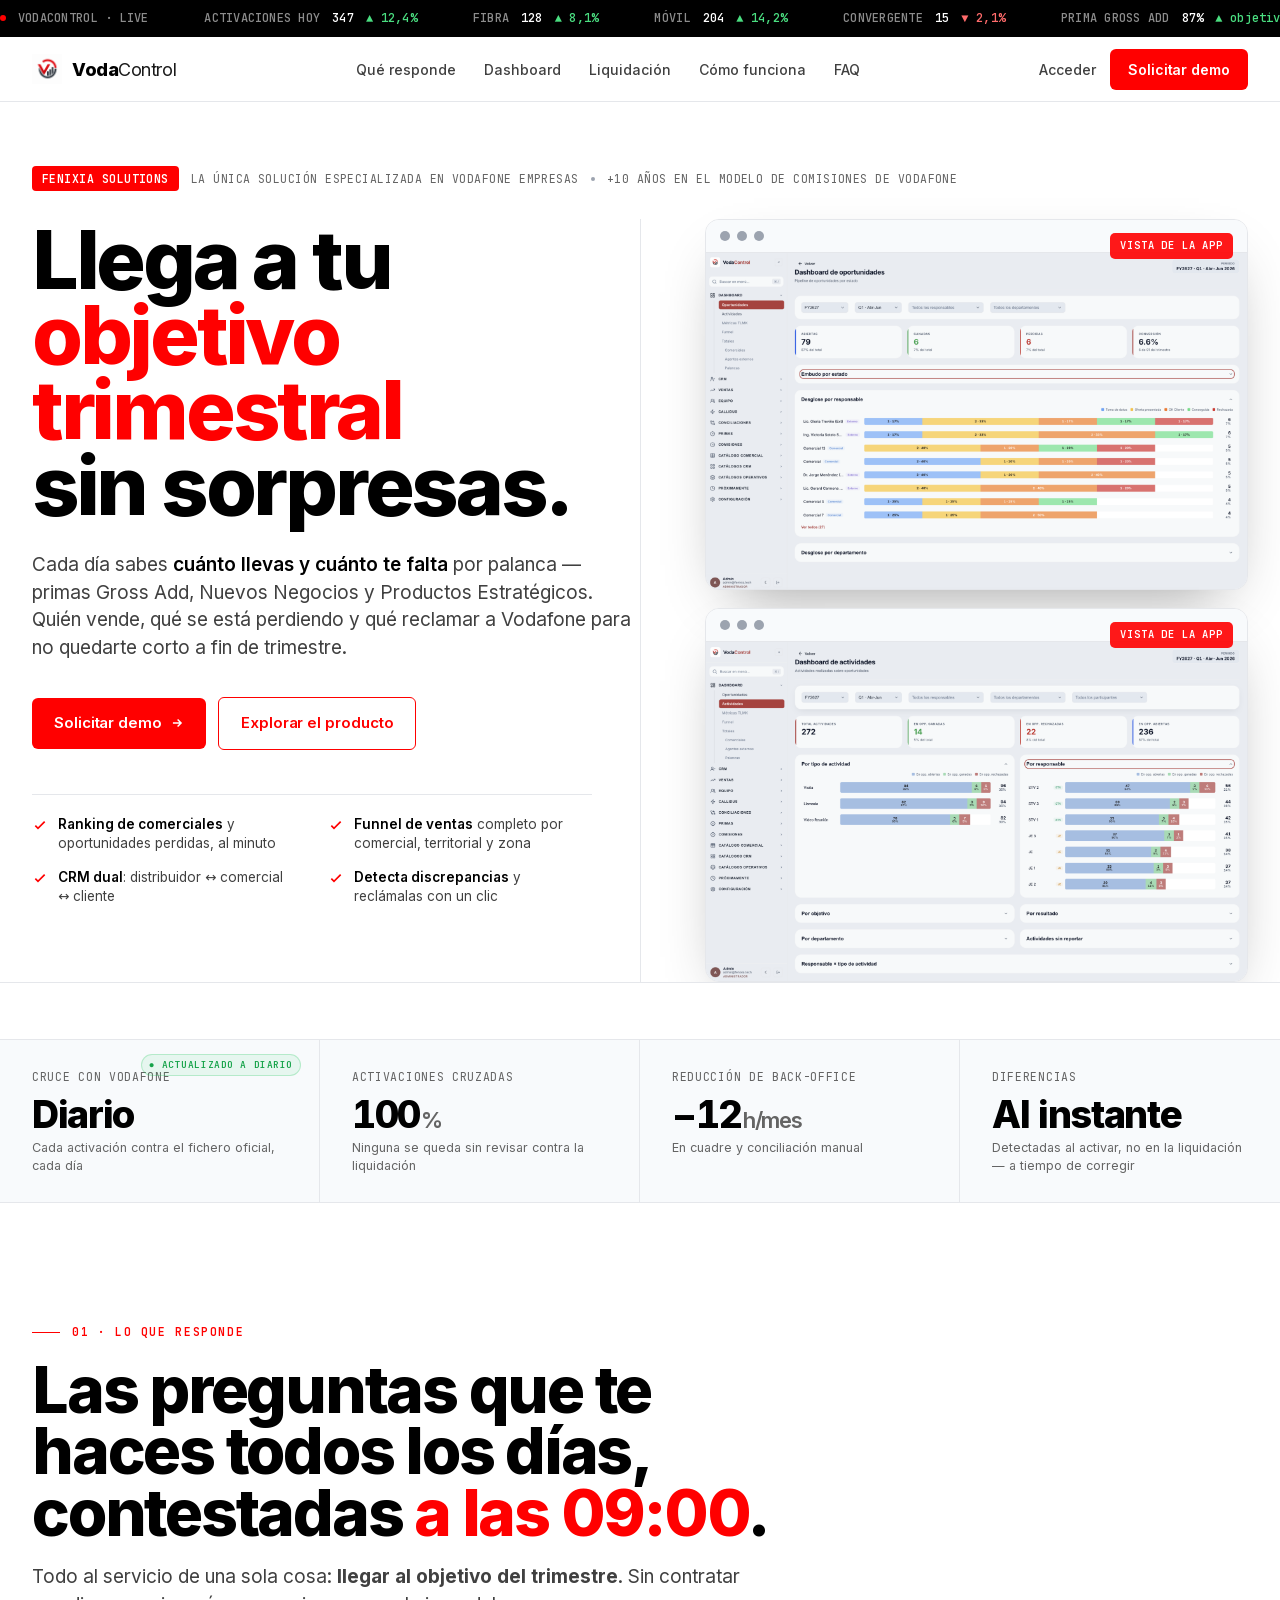
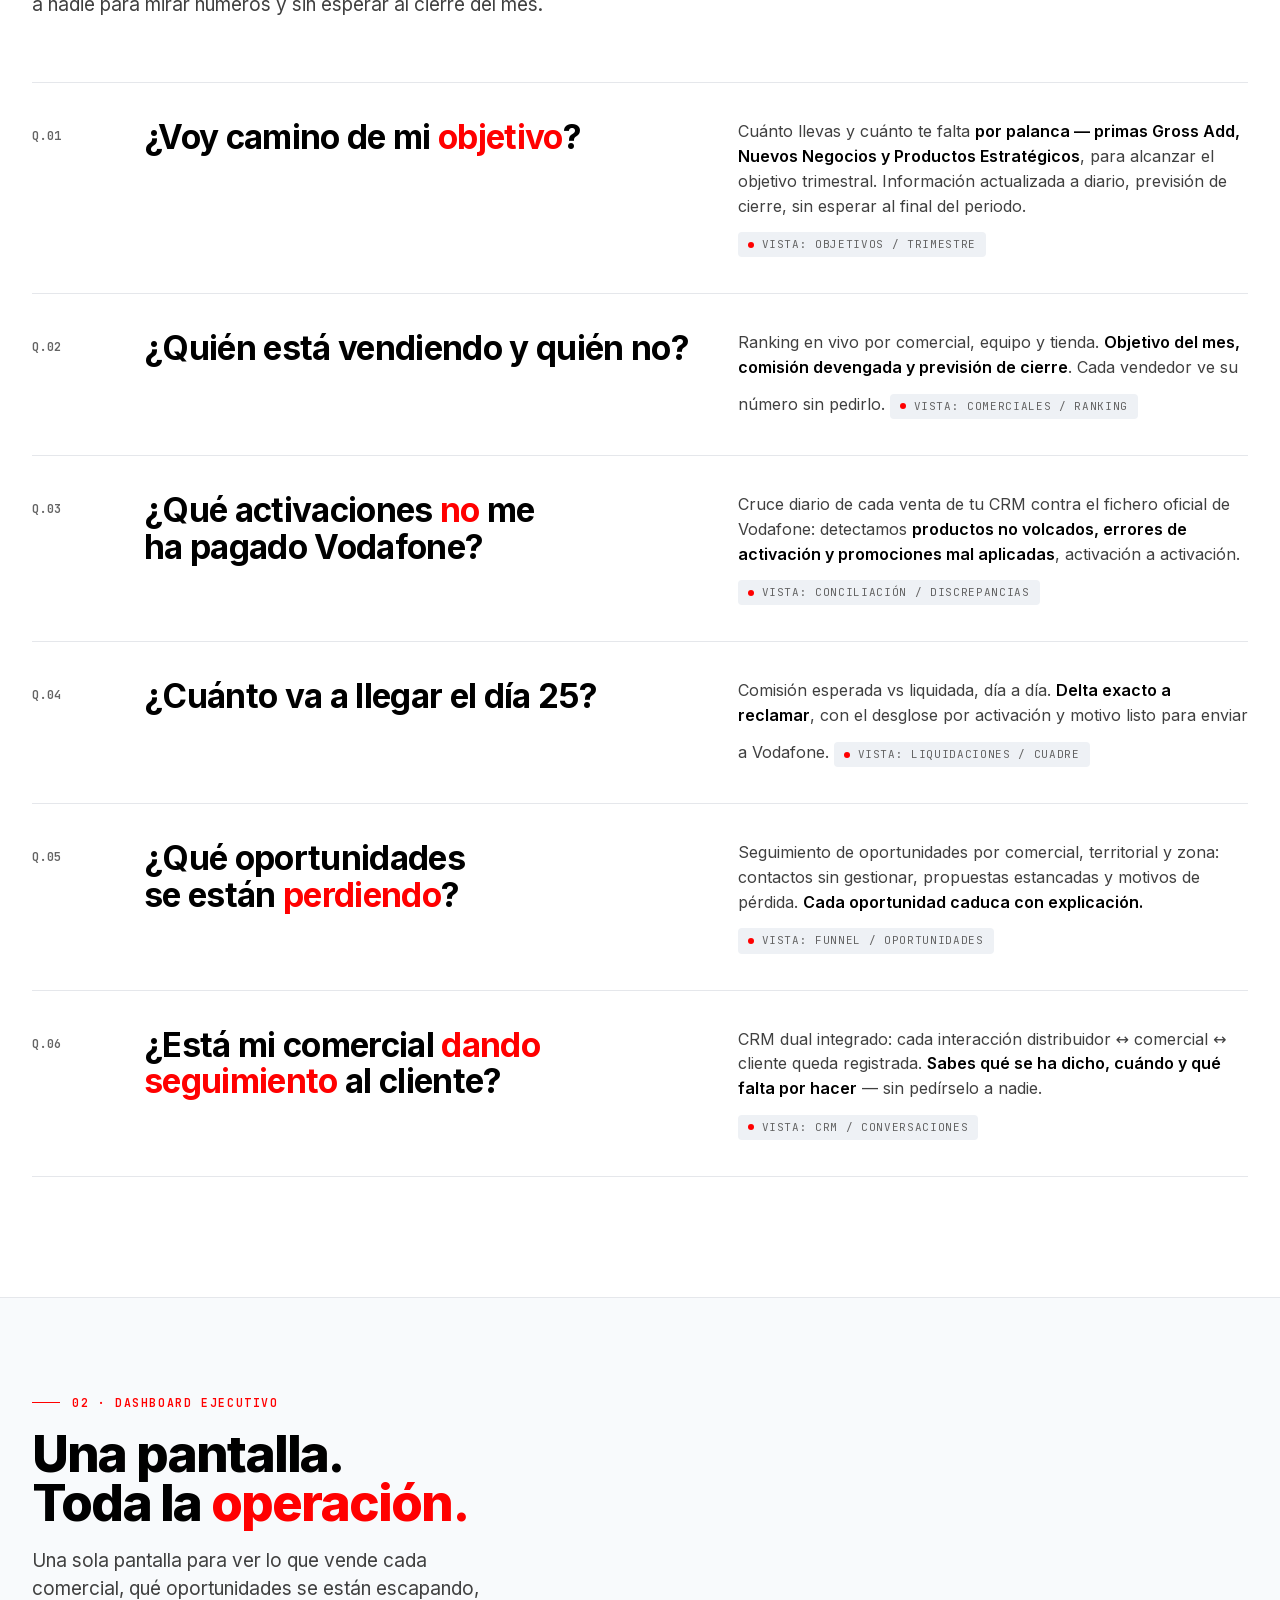
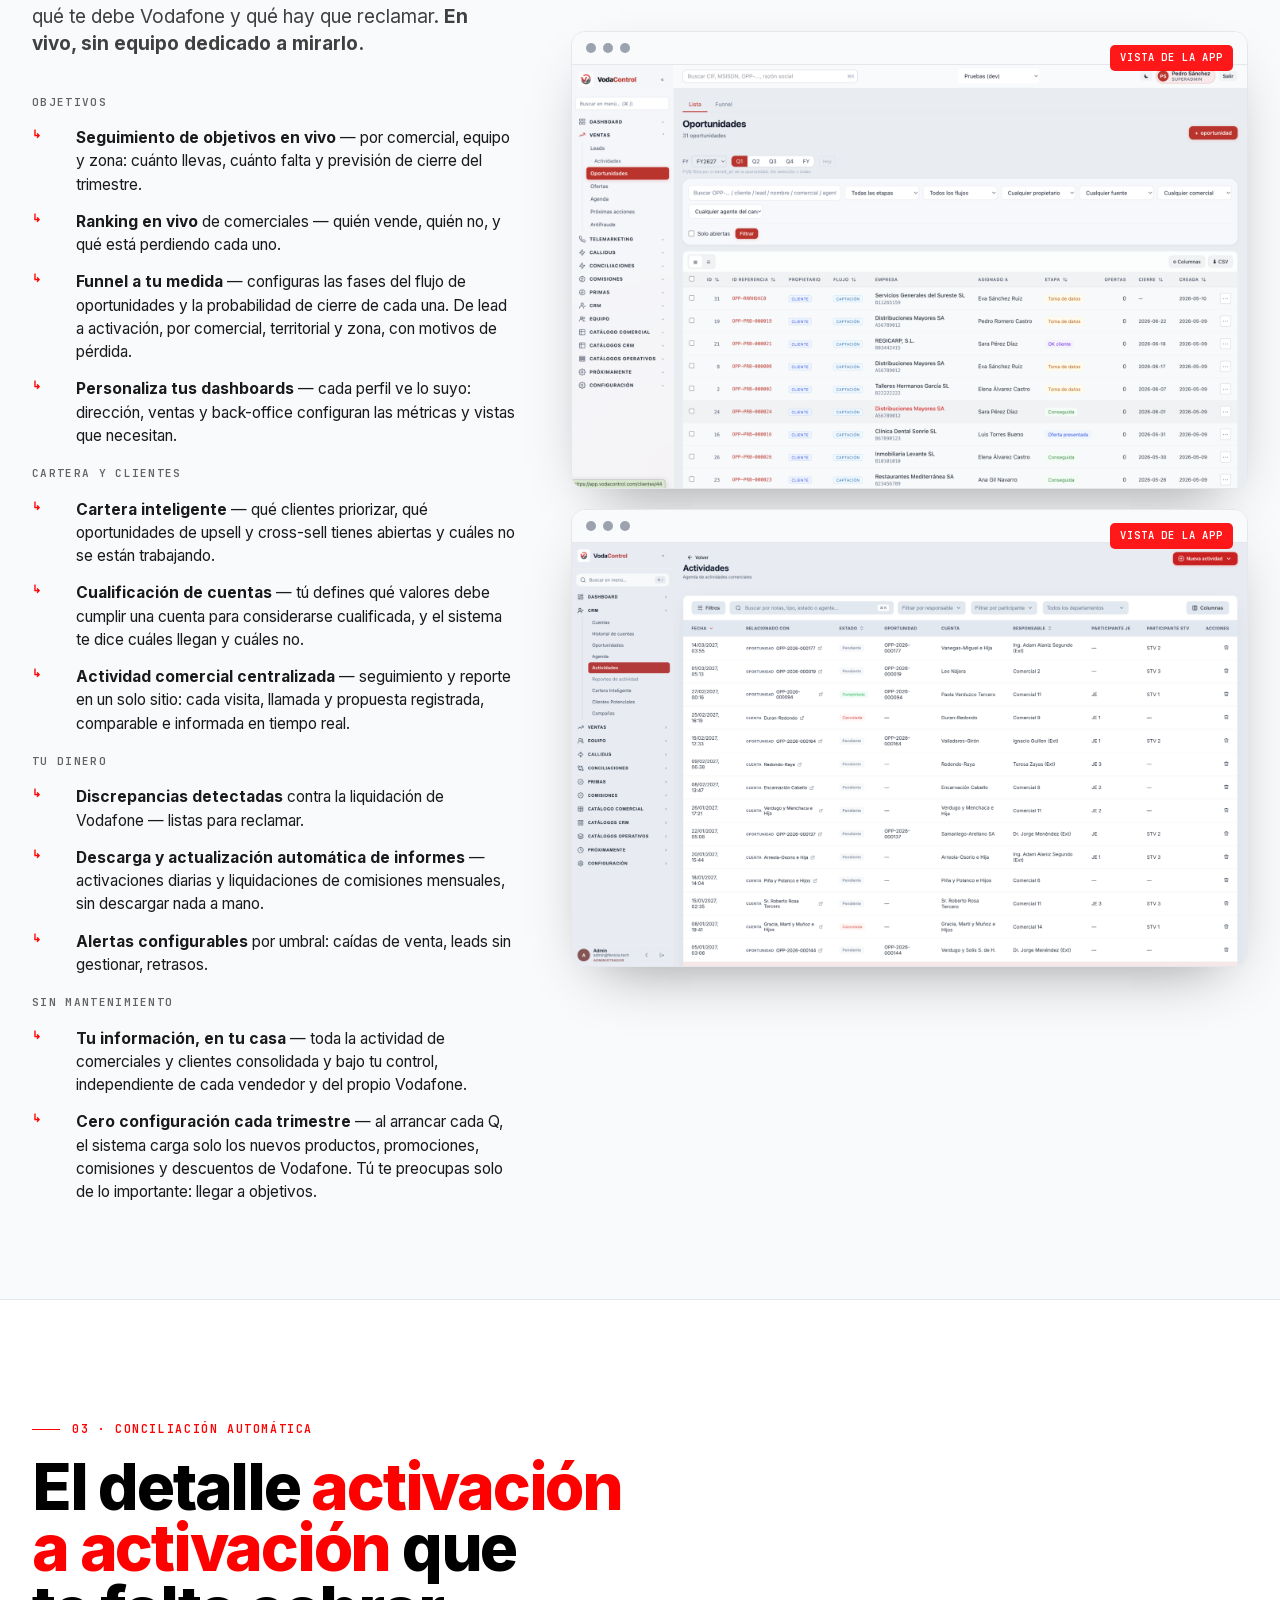
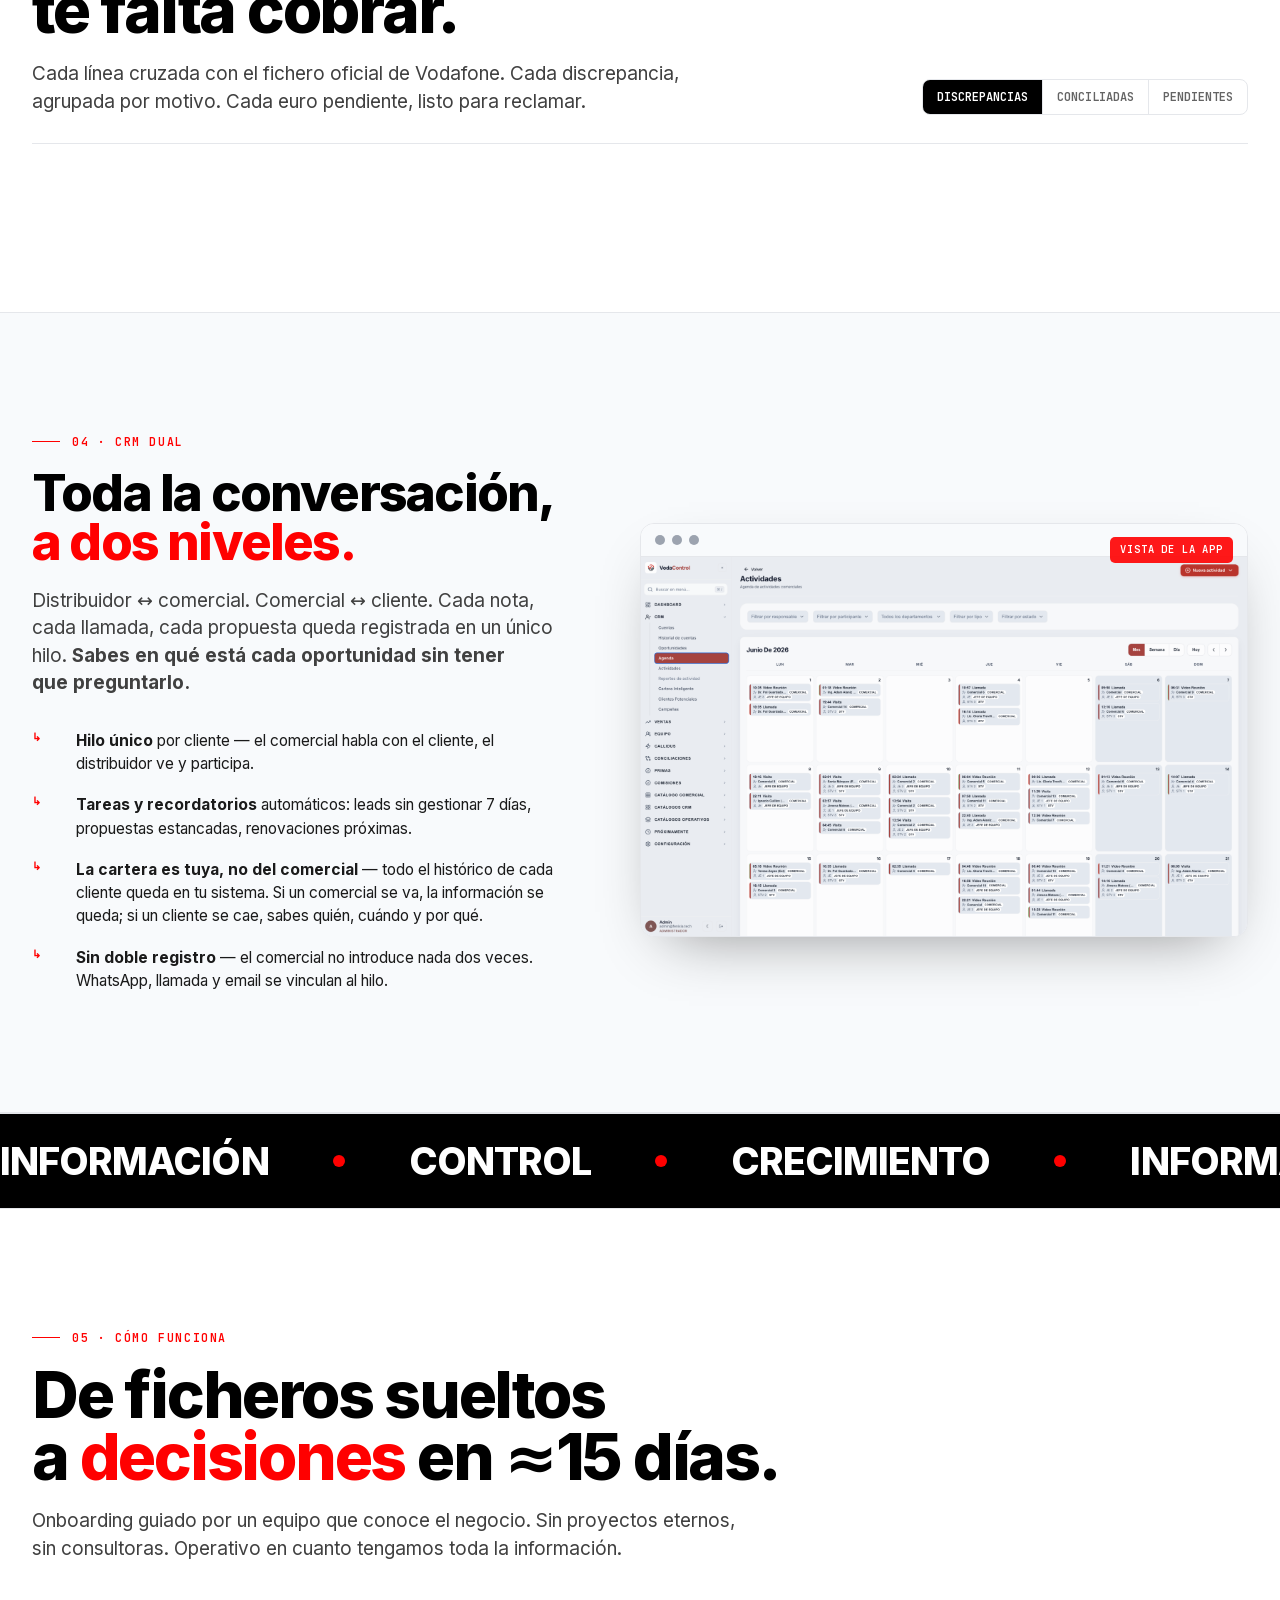
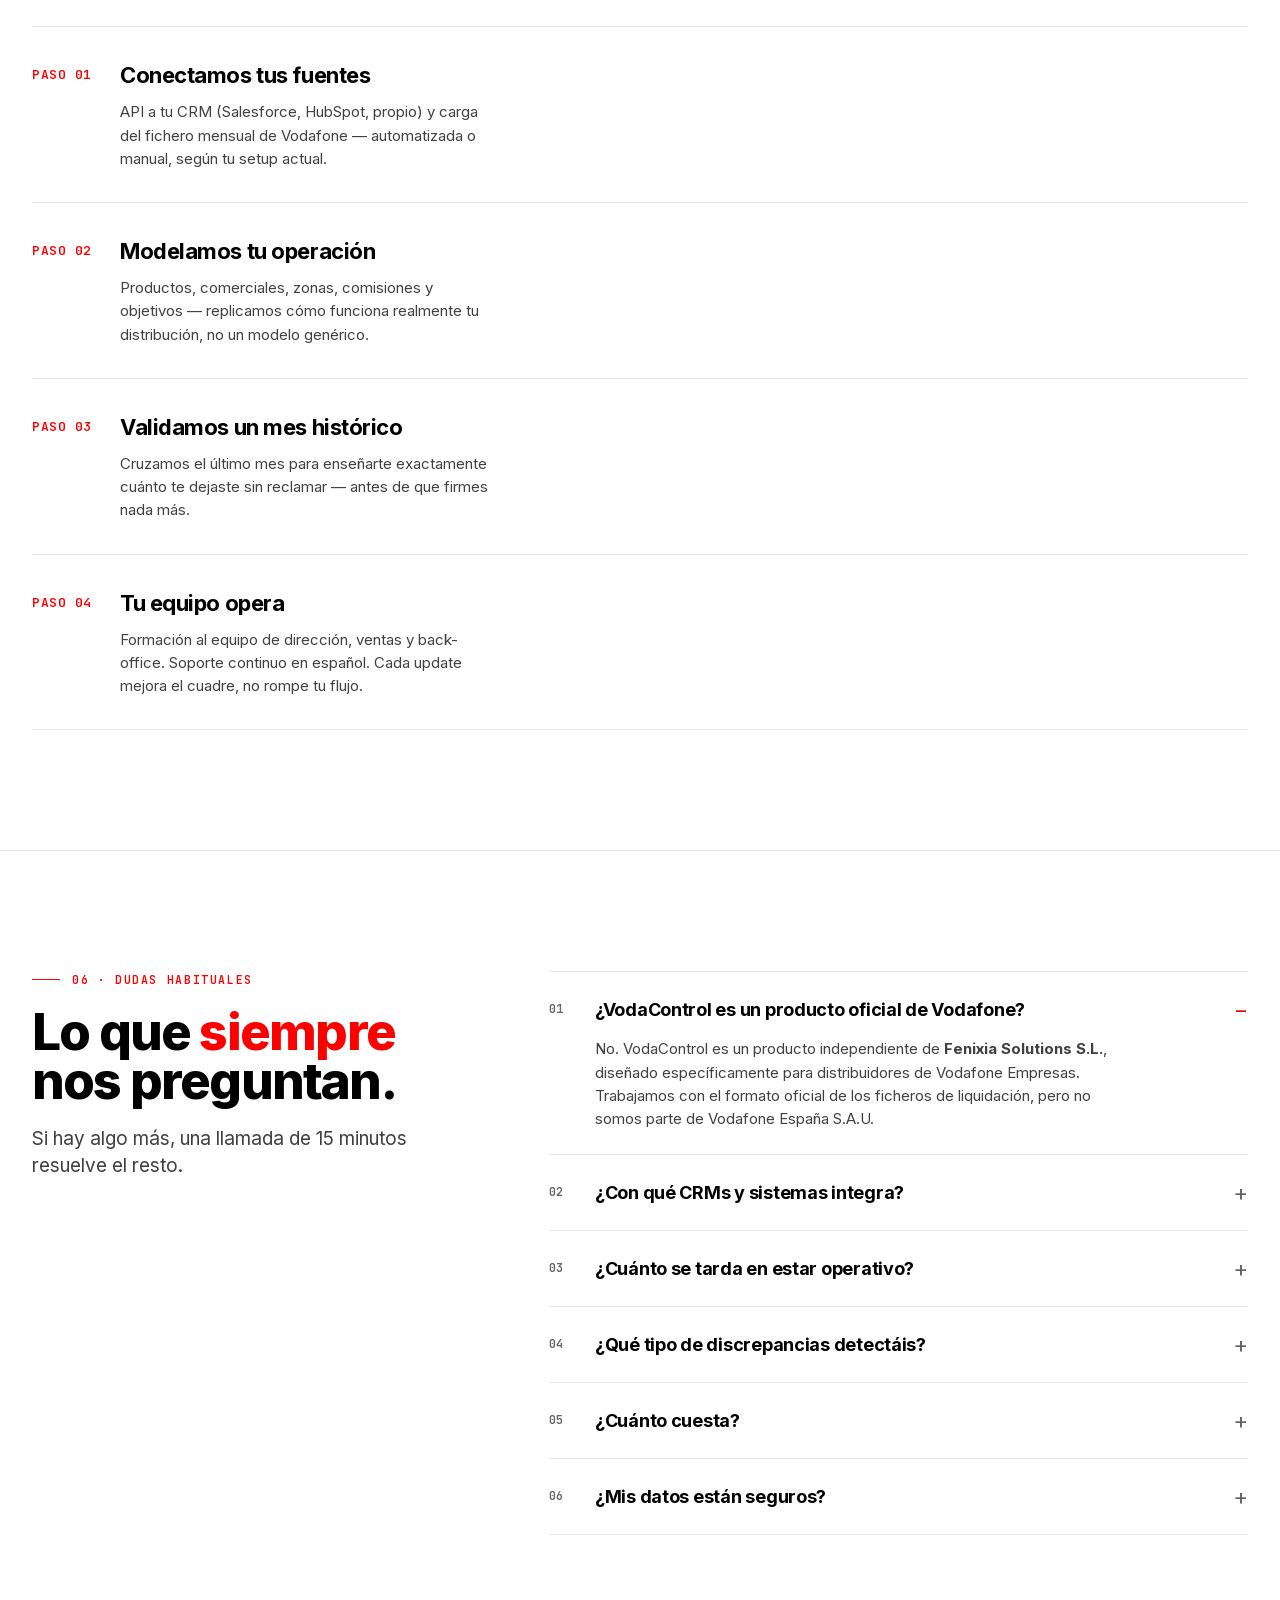
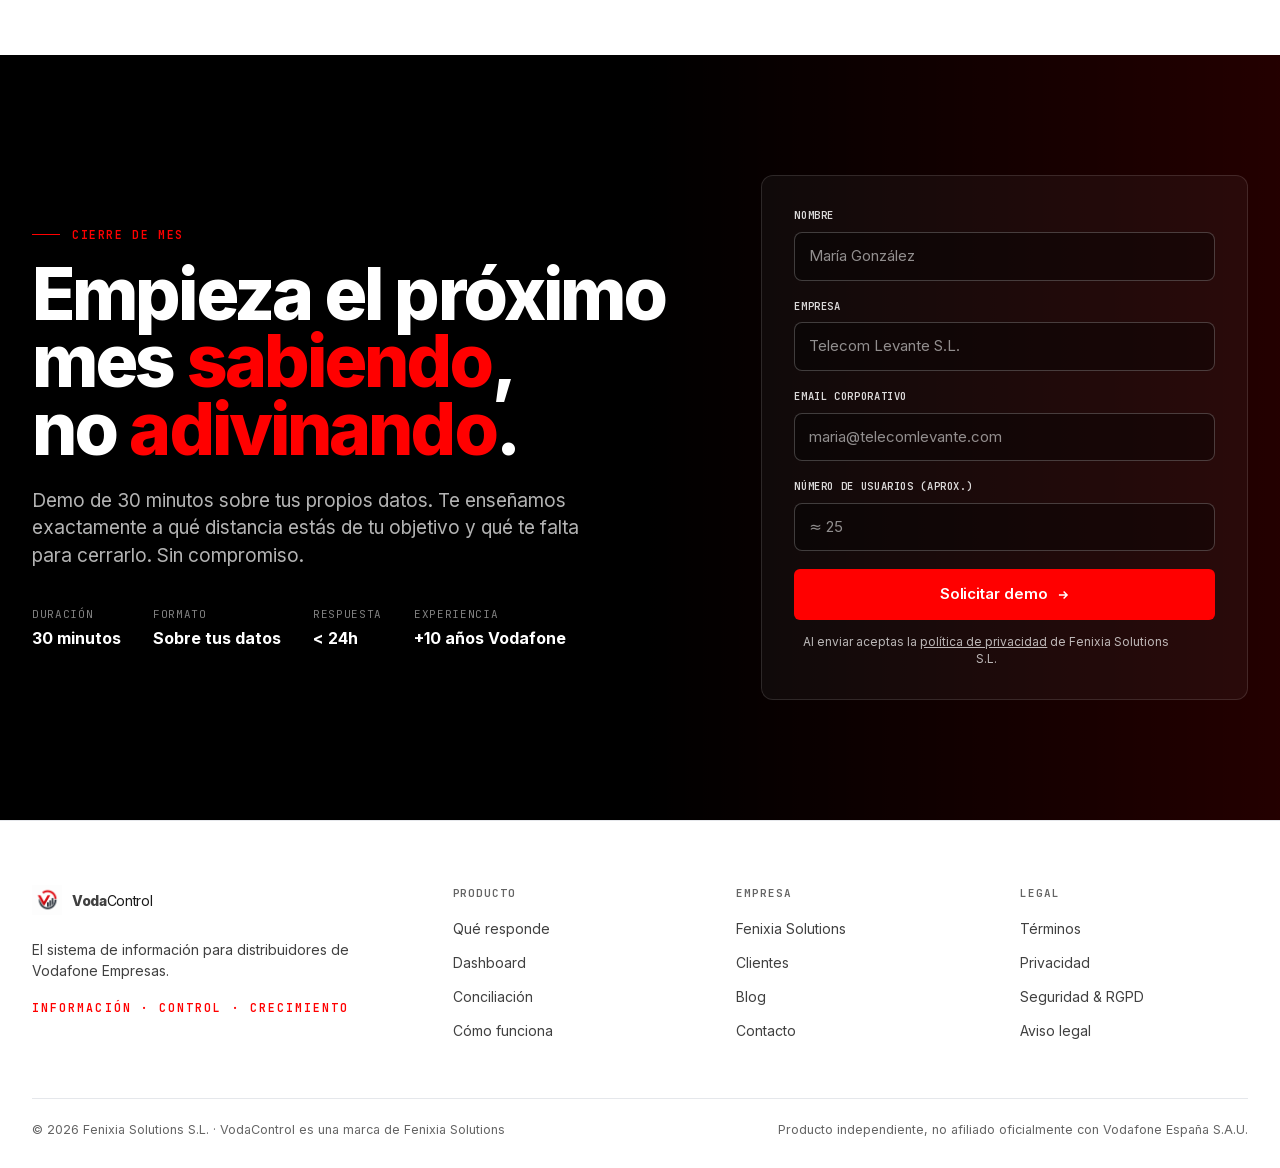
==== index.html @ 76c87d41 "feat(analitica): contador de visitas Umami sin cookies + eventos de contacto Co-Authored-By: Claude " ====
<!DOCTYPE html>
<html lang="es">
<head>
  <meta charset="utf-8">
  <meta name="viewport" content="width=device-width, initial-scale=1">
  <title>VodaControl — La única solución para distribuidores de Vodafone Empresas.</title>
  <meta name="description" content="VodaControl: la única solución especializada en distribuidores de Vodafone Empresas. Ventas, comerciales y liquidaciones en un solo panel. Ranking en vivo, funnel completo, CRM dual y detección automática de discrepancias.">
  <meta name="theme-color" content="#FF0000">
  <link rel="canonical" href="https://vodacontrol.com/">
  <meta name="robots" content="index, follow">

  <link rel="icon" type="image/png" sizes="32x32" href="brand/icon_32.png">
  <link rel="icon" type="image/png" sizes="16x16" href="brand/icon_16.png">
  <link rel="apple-touch-icon" sizes="180x180" href="brand/icon_180.png">
  <link rel="icon" type="image/png" sizes="192x192" href="brand/icon_192.png">
  <link rel="icon" type="image/png" sizes="512x512" href="brand/icon_512.png">

  <meta property="og:type" content="website">
  <meta property="og:url" content="https://vodacontrol.com/">
  <meta property="og:site_name" content="VodaControl">
  <meta property="og:title" content="VodaControl — La única solución para distribuidores de Vodafone Empresas">
  <meta property="og:description" content="Llega a tu objetivo trimestral sin sorpresas. Ventas, comerciales y liquidaciones de Vodafone en un solo panel: ranking en vivo, funnel completo, CRM dual y conciliación automática.">
  <meta property="og:image" content="https://vodacontrol.com/brand/icon_512.png">
  <meta property="og:locale" content="es_ES">

  <meta name="twitter:card" content="summary_large_image">
  <meta name="twitter:title" content="VodaControl — La única solución para distribuidores de Vodafone Empresas">
  <meta name="twitter:description" content="Llega a tu objetivo trimestral sin sorpresas. Ventas, comerciales y liquidaciones de Vodafone en un solo panel.">
  <meta name="twitter:image" content="https://vodacontrol.com/brand/icon_512.png">

  <script type="application/ld+json">
  {
    "@context": "https://schema.org",
    "@type": "SoftwareApplication",
    "name": "VodaControl",
    "applicationCategory": "BusinessApplication",
    "operatingSystem": "Web",
    "url": "https://vodacontrol.com/",
    "description": "Software especializado para distribuidores de Vodafone Empresas: ventas, comerciales y liquidaciones en un solo panel, con ranking en vivo, funnel completo, CRM dual y conciliación automática de discrepancias.",
    "inLanguage": "es",
    "offers": {
      "@type": "Offer",
      "category": "SaaS"
    },
    "publisher": {
      "@type": "Organization",
      "name": "FENIXIA SOLUTIONS",
      "url": "https://vodacontrol.com/"
    }
  }
  </script>

  <style>
    * { margin: 0; padding: 0; box-sizing: border-box; }
    body { background: #FFFFFF; display: flex; align-items: center; justify-content: center; min-height: 100vh; font-family: -apple-system, BlinkMacSystemFont, sans-serif; }
    #__bundler_loading { position: fixed; bottom: 20px; right: 20px; font: 13px/1.4 -apple-system, BlinkMacSystemFont, sans-serif; color: #666; background: #fff; padding: 8px 14px; border-radius: 8px; box-shadow: 0 1px 4px rgba(0,0,0,0.12); z-index: 10000; }
    #__bundler_thumbnail { position: fixed; inset: 0; width: 100%; height: 100%; display: flex; align-items: center; justify-content: center; background: #FFFFFF; z-index: 9999; }
    #__bundler_thumbnail svg { width: 100%; height: 100%; object-fit: contain; }
    #__bundler_placeholder { color: #999; font-size: 14px; }
  </style>
  <noscript>
    <style>#__bundler_loading { display: none; }</style>
    <div style="position:fixed;bottom:12px;left:12px;font:13px/1.4 -apple-system,BlinkMacSystemFont,sans-serif;color:#999;background:rgba(255,255,255,0.9);padding:6px 12px;border-radius:6px;box-shadow:0 1px 4px rgba(0,0,0,0.08);z-index:10000;">
      This page requires JavaScript to display.
    </div>
  </noscript>
  <!-- Conecta el formulario .cta-form al CRM Fenixia. Se ejecuta en el shell del
       bundler; registra un listener de submit en captura sobre `document`, que
       sobrevive al swap del documentElement que hace el unpacker (línea ~182). -->
  <script src="holded-form.js"></script>
<!-- Analítica sin cookies (Umami · stats.fenixia.tech) -->
<script defer src="https://stats.fenixia.tech/s.js" data-website-id="ca98b152-bd21-46c8-9674-a1511d43dba0" data-domains="vodacontrol.com,www.vodacontrol.com"></script>
<script>(function(){function t(n,d){if(window.umami){window.umami.track(n,d)}}document.addEventListener('click',function(e){var a=e.target.closest&&e.target.closest('a[href]');if(!a){return}var h=a.getAttribute('href')||'',p={pagina:location.pathname};if(/^tel:/i.test(h)){t('telefono',p)}else if(/^mailto:/i.test(h)){t('email',p)}else if(/wa\.me|whatsapp\.com/i.test(h)){t('whatsapp',p)}else if(/^#contact/i.test(h)){p.texto=(a.textContent||'').trim().slice(0,40);t('cta_contacto',p)}else if(/^https?:/i.test(h)&&a.hostname!==location.hostname){p.destino=a.hostname;t('enlace_externo',p)}},true);document.addEventListener('submit',function(e){t('formulario',{pagina:location.pathname,form:e.target.id||e.target.getAttribute('name')||''})},true)})();</script>
</head>
<body>
  <div id="__bundler_thumbnail">
  <svg viewBox="0 0 100 100" xmlns="http://www.w3.org/2000/svg">
    <rect width="100" height="100" fill="#FFFFFF"></rect>
    <image href="brand/icon_256.png" x="20" y="20" width="60" height="60"></image>
  </svg>
</div>
  <div id="__bundler_loading">Unpacking...</div>

  <script>
    
document.addEventListener('DOMContentLoaded', async function() {
  const loading = document.getElementById('__bundler_loading');
  function setStatus(msg) { if (loading) loading.textContent = msg; }

  // Error sink persists across replaceWith since it's on window, not the DOM.
  window.addEventListener('error', function(e) {
    var p = document.body || document.documentElement;
    var d = document.getElementById('__bundler_err') || p.appendChild(document.createElement('div'));
    d.id = '__bundler_err';
    d.style.cssText = 'position:fixed;bottom:12px;left:12px;right:12px;font:12px/1.4 ui-monospace,monospace;background:#2a1215;color:#ff8a80;padding:10px 14px;border-radius:8px;border:1px solid #5c2b2e;z-index:99999;white-space:pre-wrap;max-height:40vh;overflow:auto';
    d.textContent = (d.textContent ? d.textContent + String.fromCharCode(10) : '') +
      '[bundle] ' + (e.message || e.type) +
      (e.filename ? ' (' + e.filename.slice(0, 60) + ':' + e.lineno + ')' : '');
  }, true);

  try {
    const manifestEl = document.querySelector('script[type="__bundler/manifest"]');
    const templateEl = document.querySelector('script[type="__bundler/template"]');
    if (!manifestEl || !templateEl) {
      setStatus('Error: missing bundle data');
      console.error('[bundler] Missing script tags — manifestEl:', !!manifestEl, 'templateEl:', !!templateEl);
      return;
    }

    const manifest = JSON.parse(manifestEl.textContent);
    let template = JSON.parse(templateEl.textContent);

    const uuids = Object.keys(manifest);
    setStatus('Unpacking ' + uuids.length + ' assets...');

    const blobUrls = {};
    await Promise.all(uuids.map(async (uuid) => {
      const entry = manifest[uuid];
      try {
        const binaryStr = atob(entry.data);
        const bytes = new Uint8Array(binaryStr.length);
        for (let i = 0; i < binaryStr.length; i++) bytes[i] = binaryStr.charCodeAt(i);

        let finalBytes = bytes;
        if (entry.compressed) {
          if (typeof DecompressionStream !== 'undefined') {
            const ds = new DecompressionStream('gzip');
            const writer = ds.writable.getWriter();
            const reader = ds.readable.getReader();
            writer.write(bytes);
            writer.close();
            const chunks = [];
            let totalLen = 0;
            while (true) {
              const { done, value } = await reader.read();
              if (done) break;
              chunks.push(value);
              totalLen += value.length;
            }
            finalBytes = new Uint8Array(totalLen);
            let offset = 0;
            for (const chunk of chunks) { finalBytes.set(chunk, offset); offset += chunk.length; }
          } else {
            console.warn('DecompressionStream not available, asset ' + uuid + ' may not render');
          }
        }

        blobUrls[uuid] = URL.createObjectURL(new Blob([finalBytes], { type: entry.mime }));
      } catch (err) {
        console.error('Failed to decode asset ' + uuid + ':', err);
        blobUrls[uuid] = URL.createObjectURL(new Blob([], { type: entry.mime }));
      }
    }));

    const extResEl = document.querySelector('script[type="__bundler/ext_resources"]');
    const extResources = extResEl ? JSON.parse(extResEl.textContent) : [];
    const resourceMap = {};
    for (const entry of extResources) {
      if (blobUrls[entry.uuid]) resourceMap[entry.id] = blobUrls[entry.uuid];
    }

    setStatus('Rendering...');
    for (const uuid of uuids) template = template.split(uuid).join(blobUrls[uuid]);

    // Strip integrity + crossorigin — blob URLs from a file:// document inherit
    // a null origin, so crossorigin forces a CORS fetch that SRI then rejects.
    // The manifest bytes are ours; SRI protects against CDN compromise, not this.
    template = template.replace(/\s+integrity="[^"]*"/gi, '').replace(/\s+crossorigin="[^"]*"/gi, '');

    const resourceScript = '<script>window.__resources = ' +
      JSON.stringify(resourceMap).split('</' + 'script>').join('<\\/' + 'script>') +
      ';</' + 'script>';
    // Inject after <head> so the DOCTYPE stays first; prepending the script
    // would push the parser into quirks mode. DOMParser always emits a <head>
    // (synthesizing one if the source HTML omitted it) but may carry
    // attributes through, so match the full opening tag. slice() rather than
    // replace() keeps us clear of $-pattern substitution in resourceScript.
    const headOpen = template.match(/<head[^>]*>/i);
    if (headOpen) {
      const i = headOpen.index + headOpen[0].length;
      template = template.slice(0, i) + resourceScript + template.slice(i);
    }

    // Parse the template and swap the root element. Scripts inserted via
    // DOMParser/replaceWith are inert per spec — re-create each with
    // createElement so they execute, awaiting onload for src scripts to
    // preserve ordering (React before ReactDOM before Babel before text/babel).
    const doc = new DOMParser().parseFromString(template, 'text/html');
    document.documentElement.replaceWith(doc.documentElement);
    const dead = Array.from(document.scripts);
    for (const old of dead) {
      const s = document.createElement('script');
      for (const a of old.attributes) s.setAttribute(a.name, a.value);
      s.textContent = old.textContent;
      // text/babel scripts with a src: fetch and inline. transformScriptTags
      // does XHR against the src, but blob:null/ from a file:// origin is
      // silently dropped. Inlining makes it a plain inline babel script,
      // which transformScriptTags handles unconditionally.
      if ((s.type === 'text/babel' || s.type === 'text/jsx') && s.src) {
        const r = await fetch(s.src);
        s.textContent = await r.text();
        s.removeAttribute('src');
      }
      const p = s.src ? new Promise(function(r) { s.onload = s.onerror = r; }) : null;
      old.replaceWith(s);
      if (p) await p;
    }
    // Babel standalone auto-transforms type=text/babel on DOMContentLoaded,
    // which fired before we swapped the document. Trigger manually if present.
    if (window.Babel && typeof window.Babel.transformScriptTags === 'function') {
      window.Babel.transformScriptTags();
    }
  } catch (err) {
    setStatus('Error unpacking: ' + err.message);
    console.error('Bundle unpack error:', err);
  }
});

  </script>

  <script type="__bundler/manifest">
{"c9603c3e-0466-43bb-85ed-6e1baac6c38c":{"mime":"image/png","compressed":false,"data":"iVBORw0KGgoAAAANSUhEUgAAAgAAAAIACAYAAAD0eNT6AAAQAElEQVR4Aey9B4BexXU2/Jy5975le9eqNySBKKKIXowNxrjjHtxix07iOHHiOMnntC/5HX9fEidfEjuO44oxxRViMGAbTK9CHUmo911t7+1tt8z/[base64]/[base64]/utAnC8SNl0FgGLgEXAImARmEIIWAVgCnWmbYpFwCJgEbAITHcEjr/[base64]/[base64]/7gw2oUXAIjAmCFgFYExgtEwsAhYBi4BFwCJwshA4OXytAnBycLVcLQIWAYuARcAiMKERsArAhO4eWzmLwMlDQGud0rq7XPf31+iB1jo92F6vM52zdaZ73usT0/X2VpJH0WEiL+2evNpazhaB6YvAyWq5VQBOFrKWr0VgHBGgUFZaNxfFgryrZbnuaDpfN+9/iz645+N699b/q7dtvAXPrfsJnt1xNzZtug8bdv8S67c/jNVbHsezzz2FVRtX62c2rI+eXh8T/av10+ufpfsMnjHxm5/Cuo2r8cgzW/Do2g14fP2zWPXcg3r1pnv0uudv0Zt2fFNv2fE3eve+9+uDBy/XbW2LdTsVjK6uMtbNGw00zM+26dRoeNi8FgGLAGAVADsKLAKTGAHdf6hadx26VDft/5Det/P39K5tf6G3bPpHrFv3Haw6cDue3fRLrN3yuF61Yb3/2LP3Dz7w6C2td//6r/f/9Bcf33v7He/e8+1brz7wzVsu3v/Nm1fu/cbNy3d/4+bFO75+09ztX7+pftvXb6p5/qvfiWnLV79T//zXvjtz69e+O/v5r31nLmnB1v/87pKd3/jeoj3f+t6y/d+7ecWh7992ddvtP31n5x0//3jX/9z1me57fvl/8g8/dof/+NNPBU8+vUevW78DGzc+hSefvFs//dRt+tlnv6HXbfyG3rjlH/U2KiYHmy7XLT0LqCiUHEeXGCXArl/HAZRNMtkROHn1txPo5GFrOVsExhQB3diY1l1Nc3Vzw0q9b9879eatf4ctzT/Dqh0P4/6nf+Lf8cC3s7fc9S993/nJX7X95w8+1fCVb71nz5e/ftbe//v1mgNf+Raav34rem76OQo/+w3UvU8i8eAalK/bgbLn9qB80x5UbN6Lyi37UL31QEy1Ww9i5u4WzNzTglmH3eH35uH33Y2ofn4HKjZtRsm6DUg+8yzUo08g/PWDKNzza2T/51503HQbWv/7JjT/x7dw6J//s7zpn792dts/ffVtHV/5+kfb/t83P9v57R9/tuuH9/5V5p6HbgkfffYpbNq8Bfsaf6m3bf93vW/3B+P20pJxNJAiEpEypOjocOu3CFgETgwBqwCcGF42tUXgpCOgtVa6m2fzbW0r9MHmK/TuvR/RW7b+PZrbvo7Ne34erH5udddDj93T+Ytffanzu7e9qfO/v59uuOnHaPzJ3ei67xEUnlgLb8M2lG7bjxmN7ZjZ1I36Q12ob+5BfWsPZrb3YVbnIGb2DKG6P4PKQdJQDlWZHKqzedQYyhVQkydlc6iJwxlHtyqTRfVh1/hr8lnU5DKozQ6hdmgQtQP9qOvrw4zeXtT3sCzjdnahrq0dVU3NKNvfgOI9+5DeuRuprbsQPbsBQw8+ieY77sW+m3+EA9+7vaTjx3ddNXjvb/409/izP9Vrt67GMwd+rjdt+le9e/dH9KEDb9ItjRfpjo7zdW/rIqMUHatD2rUu6de65lhxNswiMJkQOJl1tQrAyUTX8rYIHAcCFPip+MN4emim7u04H4f2fxYNDd/Gnn0366eeeTK87+Hb87ff9f/1fOPWTzX/2/dWNn/tB2roB3chfw+F/YbNCPYfQLKzE+VDGZRnMygdGkKxIQrl4lwWaQrpVCGHJMnz8/DCAjxdgIuAZ4AFQEjK54FgEJO4IZQhJ2ScD23ijyKNPAwhygGFIVIG8LNAQApzEPJWKMAx6QoZRAzXIeN0HsJw0NXMq4IhJAa6UU6q7+/FrPYu1GzfC/eRZzH4w3vR+vXb0PAv357Z/J83v6Xn1jv+PHPP/bfnH3/mYf381idwcM/30db+TygKP6wHWs8ihuWkF35MqE5ksEykE/ayCFgEXhUBqwC8KjQ2wiJw8hHQHc0r0bz/j7Cn+R+xcdt/YcOWu/xHnvl6312/+lD7zT8578AtP0Xrnfei/6EnIRueR/[base64]/s/xK6bfphs+uEdK3ru+tUHsWrLV2kV+Q42bfoq9uz5HI9HrqJCUEdrQVJrXcSa2NsiMIkROLlVPzxbT24hlrtFwCLwIgIUTJ4+1LNCb933r9i075d4YPW/5m7/5Wfb//tH7z341ZvnNXz3Z+jh7j5ctQllB5pR0tyGoo5OpPp6kMz2I8mdc1LnkOSuPEFh7VHou77PjXweQuEvUQAYge8Id+V5gDt+CMNcSuSkA0l7UCUJuEVJOJ4DxyU5Cg7JJTnM5yiBIQVw1/5y0gzTiERoQzCkEHK/r5UHOCnATZOKIE4RtK+gswIhKZKbU0jmXKT9BNuhENFyEEa0Ijg5qEQBkgggXoGWiRzcMIOiqIAqv4BZmTzmdg9i9sEOVG/ai+TD61H4n4dx4B+/VdL6rzddmvnOzz7h//TX/4FH1j+O5w49isD5HBrbFhHrItjLImAROCYC6pihNtAiYBEYMwTi83zzwb0dPMNet/nLeGLdfeGGdavzDz/+5503/bCu8wd3oPsXD8F/ZgNS2/[base64]/s1w/9Oi/Yu36TXhm3Y/0xue/onftfYfu66siU3tbBCYNAie7oupkF2D5WwSmIwJa707qjqZl+uCuz2HPjkf8p55dO3jX3bf33nLb33Z+45vXtX/1v5PdP7gdznObkGo+xHPwXlTlMqigab6UkZDNQQAAEABJREFUu94099YezfCKrtD8DjNTDcVg0iMOFIWuoxyKViM9KTx5DABjdwfflQKMMmAka0wKRuAKhbcTCdzIgQf3cNiRuGFXkeMRAtPHZHgeJqFrSDHOiTBsbGDxPCmI/cI6xEUKA6m4ACFYEOIjA5PIWCKMy3jRLlSUgEQeyQUiknbAxIDQNe0QARR5gSQskCRUFBweHSSjARTnO1GZ6cSMgTZUHNgF//FH0XnrD9H49W+pzm/f/O7OH/3P/8o+supebNi5WW878Lf6YMcFul2XwF4WgWmOgJrm7bfNtwiMGQLcTTvafC+/sfEibMl9jWf6T2Tvfeg/O3581/kHb/kJmu/4BbKPPIGiLdtQ09CIms5OlGcyKA4KKOKZfSrykdABPApNhyRGcCJi/fRhokPhi6NIYj+GL5Ns2AcYoWkIAhxFQqFtSNE1ZPxHx7/Cz3R4DRKWqWg1UEboG4JmacME+hHXn22g0IZJ/AIxDLxoBRAKfUMvEf4wSxPrbtpAhynxYn7mPcJH0U+cFMkLQ6TzeZT0D6CyswsVh1oQrtuEgUeeRMsvfoW2O+6ePfTrB78crFm3Dts3PK437Pw73dp9tt6tk7CXRWDCIXDyK2Rm2ckvxZZgEZjECBjB3qt1Jd1XzBeGeaSU+cU9HNz9V9jSdL9+av3qzA/v/f3mr91W1/m9u+E+sA5z9nZiQX+A2mzIc/wsFIW+62goCrJ4x2yE52FCLDj1JEbs1FQ9pPUj7xQh65Ui75bw2L8IWlLUEzy4oUIJjyEqMlmUtHdAbd+GQVoGWv/nTjT94Ga0ff975/fc8dMv6WdXP4ve5+7RDQ1Xxcqbjs0Pp6YBthSLwDgj8IoFbZzrY4u3CEw4BEQkrBDpoRsdXTnz1T207v997Nr0Q/3cll/nn1r75eY77l6567u3of2XD6N8TxNm9eVR2ZdFqm8IiWyepvcIjsMtrcNzeO72o3iHfDRX6z9eBDSPKnxJoiBF8CWNgMI/kgSz8+hAAxJFSFKpqiHGs6MAs7ODqG1vRtGubYjWPIP+Bx9Aww9uK+q58xfXRU+uehyb9t+PHc9/X7cc/LhR6KjYkRHsZREYFwRORaFWATgVKNsyphQCFAye+YEerN3/Ezy2/uvBbfe8t/mrNy9v+u6PET65FlUt7ajNZVHk5+CoAHBCQAqIoix8fwiFMEdhFUE8Tj8R2GskCAiExwdO5HC37xBiUqSgIhk2oETUACLiXshBgjy8MI9UWEBZVEAtaUaQw+yhAZTv3I3Bex7Awa99F23//f2Vufse/LjevO2b8e8wdDV8hH1dNJLa2TwWgcmAgJoMlbR1tAiMNwIUBMn4Z2l37H4/Vm34abhq3ZMDd/3m+pZv/RBD9zyCoud2oGx/E8o7ePacz6GIwibyBxFkegHzIzulSajyIjgpj/tRDa2pAIx3oyZ1+RqKGHoU8gnu7g25dAUhWxUB5jMHRDr+AKJxmRaBDxQKgF+AouvyeKBiIIPZuQJm9fRDb9iKfT++C7u+d1tR7y8fuT56bvu/4flN/6kPHbxGNzdbRQD2OnUInJqSrAJwanC2pUxCBLTWimb+eTrfejYO7f1dbNv3WOGBJ+7ov/nO93TddCfyv3oC5U2tKO3vRzmFfiUFTakLeDzbhwqhufN3ij34/Mtm+pHLDIH7UiS9BFweNUe5AOb8fxJCMyGqbIS9G+Xh0bLi6CwEOdYrT4UrAE0CJEB7DpBMAKk0kC6GTpdCJ0sRevSb4wIBlYEskvksKsMAMzN5lOxoQNfP7sfu//f9mvZb7vpU9sGnH0JD06/1voarzA8MsRB7WwSmBAJqSrTCNmJaI0BB7Y41AOTpoL9jERo6PqE37bqr/zePfb3xRz9f1PaLXyFYswHF+xpQ0tmFFAW/Dozw8eEkOZ2488zlBuHT5Oxyt++HPkAzf8JLIuEkIGaDWtA0WyskFN9pxoa9RoiA2ekXAKHQ5xELjKVFUfEi8TQAoSsIPQ+Bm4CvXOSpdBV4ZFCIEgh0CqF4gFHJdABtvoERhigPIlQPFVDdQaVuXwsGH16Flp/9Eq0/u++q/BPPPI6m9t/oTVv+RLe2nv1q/4eATF/35vhKkZzXTWgTTEsETlWjuWKdqqJsORaBsUeAi2hqEKii644V93hhb2m4Edv3/jRz52++1PvNOxcP3nQ3nEdWo6SxCUWZPiT1EByvAD8RopAS5D0NvsGnhBeP67pStDiHcOFwt6/ghAqKwkcFDpUAB6BLCRTLn7Gq97TjIxoR8Q6dAIYCFcF3NElICr5yEIgL0wuR9gCdACj8qREAvoOA/ZH3XBTSHkK62igDQUiLQogiHaIioEVgKI+qvc3QDzyN1m//GAe/8YOreu761Vf1+vWrMdD39/rQoeoTxZ1j1esEzuoClpxoXpveIjCWCFgFYCzRtLzGAwEaf5EREdp9R148F2VHH+qv1nsb34aW7q+Fj6+9rftnvzq/m+f7suZ51LR2oz4fUCgU4PlDQDAERZHv8GzZ1QKHJJEGZRI3/GZaKWiGRRCKFfqZGvFun8JfG12FaeJ3gb1GhgDRZkbiSCVLU9BrcYi1IRfmHVS/hLgLcVbsCycSuBFDNYl95dBv4nWc34H5JcNIUQ2gFUchQpJHAul8ARXZHOr6hjgGOpHasQfZp55F9z33pwd/9eAXsafhMb3j4EdpEajD8V+0NaCbPc+BdPyZbMrpgsCpa6c6dUXZkiwCY48ABX/e/Oe31+NMAV9EMpL3JUkZZr7H7+FQ55U41HC/[base64]/OIuDsUCm4FTp1AgwEvpVCgIoFzmFQECJPh8MVXcEOKWO5TIYhd2GtECGgBbf8AzfnCIxVDiq4TCBz2dCz8CbijNSQKIRT+ACPgw3wtExIChkek2F+KSoOQQNIwCgCoBMAoAbT0aBJIKeYvDXyUD2VR2taFYOPzaLn3frT/7O5lwbPr7sX6576nW1qWw14WgREicCqzqVNZmC3LIjDeCFDwu3EdOjrq0Nn/SWzd/mh430M3Nt/0I2V+LjbcvxclUkAizSXfyWOIpv5cmEOBwsPnlj90md2lRsCdJ3wKICExPDYHxAKd7xpQVATcAEhSSUgYCjWFjKbawEhoDJuah/1xfezjxBEw8BFXvApJFMFQLMiNsDekAmg3hPmGRsTzAO2SicOiI/aZ+XBmXsOhiyCickCiBhc5EQIqAmFUIKsASmkI83kMqxgaRFljM/qfXIU9t/4ErXfe8/FwzXOr9fPbv3SCxwKshL0tAqcWAasAnFq8bWnjiEAs/JsGyvW+xo9iT/Mv9aoNX+q97Sc13b/+DdSuXSjp60aqMEihMcTz4CxC5BD6WZqPI6SUSwGuUKAwD0I2wvyHu0QS2nUQuULXhJHkMFHIIybEm3wxu1C+a4kQqpCGgxAh/Vo07DVCBIgfKNBB8zxooQGPaOJ383EQYSeZeFCIx8Qy2DfDaLO/FMm8kxjDm+lMXxhS9CumpBsgZO6IihugzOcG2I8gRVQudFCAk+lDaXYAtQMDSO05iO77H0fjD+8qyT741N/h+b3r9M69n9XN/TUswN4WgeNA4NQmsQrAqcXbljaeCPT0zEJny39Fz26+rfPH95y/95afYui5LUh0tKKcwqO8RCFdBJr8IyQoRJJRgFJxaBHwUMwz5TTPi2kcQIEm45znopBKoEDhT6szzLmxcUNHI97dOxT/9GsaDDTdiO+h2UlSMIWkgBQhpEoAe40QAW0EdNKHn8ojJEVJ7tATPrQXAi6J8RER1jF/MR1CZcyFsFNEe1TonFhfAIU5lEaYiNinEXIpjXxSs2/BvgSNOyom5qAyqOCx/w17h0cEySIFJTkUFzKYSwVhYU8WqbXb0f7jX6Lh5jvnZh9b841oz4718S9Hwl4WgYmFgJpY1bG1sQiMPQLma316//53Y/OuR8PfPPZbrT+7Bz1PrkZRcxuqfQp57ugSoY8wn4Wfz3DXXzDygIu+E7u0/wI0CTs8vE+5SXheAjxmRpZnwREFjKmxETIvkABmZ2+OlzWPCPThd5OOMXQ0BZGmlztN7i/xEmI4Xk7MYu4XgmOGgGHM8CPB9L7mbZIbipg9VIBxhzMwgDXCCROGryMVOOIOhx7XU7NMLawMXRjSAAy9AA1fKFhhiP1kdt9HEhiM4fCNZBSsI4qXCaNUBszRjDA/WQ7no8cAwH4UEmJiGDQML4OJz6r45BcYC4FS7OskxBz5KI8FMdLUg0cONOJA6Pq5HBwqci40nFwW6VwGdQyrbu+EonLZcMcv0Hn/I/N4JHCH3rLrT3RXVxnsZRF4FQROdTBH9Kku0pZnETg1CNDkr3S2ZQGGBv8BqzfePXDbzxZ1/[base64]/BGFfwTF4hXzk6epB+EAhSt43EJzC+AzwJA5eyH20HxHBCFfRcuMGyTgBC770aVQJh/Dg3FGaVBsO28YGFgAXiR6mfRIhwkrZPovGQpS1AKSgaIRQZEf62TqYvhRIYDjAEqgSJ64TONCGdOPKcAwcAPGZVEc9KNusAd1jY3IP/Aomm76Sb3/wBNfxfZDT+t9He98LUWgX+vqVq3rzPiFvSwCJxEBdRJ5W9YWgXFDwOz60db0Rmxp+FH48FN/3n7HPehftRap1laUZPpRFOZQnFBQXPjNLRQaDgWfIUU3FoBmUTdkJIiwKaL5iCjMI5qBQyS0hkPBoCIgJg2YJK9FimnitCxPaXlRHjEcRy4G44Uy+cKbFcVwGF/MrKUAMu98g0M+AgFIEfMNV58ijWliP168FMsxcspjnR36hXmYHSMm1iUug25cxyMu6zFcqtAxRIdlwdDhwoSuOoriOBNvyORn/WF28earkzxqif0mHMOwgQUqbv1VRCEckwOhImf6crhBTPh6txgQSEznEIU6vAEAABAASURBVBM3EvatwLgO/cN8hLEkU7YhvplbRCBUAmBIseGOgBlJAUQVkAizKBvsR2VnN+T5HWi+9zfo/fkvzwrXbLwH+7t+rA92XGD4vJz6gEwCyIsIa/TyWPs+dRE49S1Tp75IW6JF4OQg0K7bSwxn3U53cPAvsWrLvZnb7ru052cPINq8G+Xc7RcVu/[base64]/glpFQhIvqdYP4WQGGhiShMPHGpZHHKoQAhpa0bDY49i6223ouueX7xNb936sN536P3c6RM9vHDNFclWiVAPeCHIeiwCJwUBM4NOCmPL1CJwKhHgIurWojYT/zRrU9M3C0+s+7ueOx9IDz26FsUHWlFTCFBkzuwLPONHHvFXwCjYuGU8ldV8ZVnx9pmSM5YYlBp811QKNBQFHAVMLOCGXcpLhmnEroAuJZWZwUeRiD6cA6A39uPoS5jRkBHK9MYJTEJopor4JP/4GcH8gU/w/ZjE/HFdmBNkpMk3AmBkuVE6DAWsm89mGTegMAypZBiK6DcfjowreZi/NvyOzs86huQZUsEJYnIQEJeQdMTVLJdZxuXWLFWz/IgUsp4+61Wgm6dSUKDiE7LtMG4hCwz1UwHNojY3hFTjAXQ//hha7r6rPFy7/g5sfP423d09j+zsPY0RGI+mmyE6HuXaMi0CY4YAhX+SzBx0NK9AU9Ndnb967KOHfnIfcqs2oqJ/[base64]/6K9TR8U+SX9sHzeCBJN8HKG4uFRIpH+4KQGIWHy6AzLrdQ8LPaUGyvJg1/HkOopJDYr4QFQeTD/HRESkIkswOozA1ijp9FRUczcmtWo/mn/4PcQ49/CFu3P6QP7Xu/7u2tHJfG2EKnJQJmnk7LhttGTw0EKPw9FLoWYv/OvwjWb3q0+e5fX9nxm8fh7W9EVT4Pz88BeZr6owKEgl8lPRih51MpCLli63GGQXPXqClIjpCpjvARUwSYD7odTYp1PpriD8RFFIXmg3GUQi9s5ilI40++0xUKVg3AfNLdtN0oDcNkYsDSSUxg8grfXiSFOOxI3DFcI/yoRyEm1tdhVY5WJIxycYSMcKf4hjL1RMT6RDTnR1QCIoRkZH5lUUFDUfGI+QUajq/hkjwqBEYxGDbaCMB6vkgYn4vYshnDChSVLDYBYgCmcgISa896KYDHA07CRcoFErRAOX1dSPf3oGpoANi1Cy0P/Abdv7hviV6/+afoOvRl3d+0DPaaZgiMT3M5OsenYFuqRWBMEGg99GZs3vez6KFnv9x++y/K+x94AqUtbahJCJLc6UJRchip4YCnsBGGQp8UQImHokQRFP8wThflKSAaRjAblyIaAhMaAUayvEAh30nC8JiMn0Sh7/gBBWQAJwghVA5A4QrD0+yqSUawhtymmjLoxDv4JAVrmrCkQsCwC7lVD1myIc2d69EU8f3ViLkRX0YQGqLgxmFX6DeWh4QfIVWIkM5HKDaUi1BCKs1GKGK4aadPrcFQSAmq2UsmDKYdhsgHpl0kRd40GMClmd1hvRQpLn/cHuwr1sl0k1F6kiGQ5LY/Qe3K1S48uHAVFc5MDsEAhT3rqYrTSKYTSDlAsYSoDvNIHWrC4CPPoPOO+1Th4VV/iL1Nv9A9Tecxub0tAicVAXVSuVvmFoGTiIBubp6HnQe+Ht730NktP70b+fWbUTuQQS0FR4JmVhQGAV0APCE50DybddwEUoliKEmiQIGkNeNOYh1fi/VLhT2FiZHGRpqQtCEKCG6HYUhTOEZ8j7g1joyfSk18hq5YgrCZ2uSIEFDKx0QB4zsCQ5RJ0CIU8YCjhUoAKaDfRERmz+1A8+jhReJWFSQqSZrui+EvpmPuOA8MV/KGEcYigHk3FAGIhfcRl+0LNdiEw6RhFASH1gtliO0VkhYN016wfXCO+OnGfg1hvKmxS5fNg7AWLGEc74hlk4i/qWKC+CaIaSJ02D4HoKvS5XBLaNmnVQA5jkfNLLQKaN+Hzgyilu2uG8oiv24Lmu9+AIMPPb1M79x/u249eA0tXIqp7T3FERiv5tnBNV7I23JHj0Bz55dyv3hwUcc9v4EyX++TAEXcTbo853dIsSDh1kwzPAwp8Xib/[base64]/ZQXwkDCFak+l43aZsDiohUTFjZYiuQLHBErLRIZdX4gsqmvABrYkb331SKMTY8ZBwFaLcELxsBrW5ACU7D6Hr5w+j5Se/XD74zIaH0LDnFd8SgL0sAmOEAEfoGHGybCwCpxqBbLaoad8+JLkOeyGlGs/8o3wOTtKFDgvgphZcjSkwNB3hhtLhrsyFEzg8GXAgIcnsyjBel2bdgsMUUkCErEhEhUDgUpB6iSSiAneJfsi6K3jiwlMuFAVIxHNxn4JziAKUDuAk4PFIw/N4rEHFJqTwKTBNSCHtM0+eNEQlYJB8+1MJDBSn0FdWjO6KEnRVlZLK0FNTEVNXdRk6K0vRUcH46nL01lair64ydnuZxsS3M19bWQptxR5akwpNVEaaVIA2FaHbUxhKJ5EvSiPP8nxaXSLWT4sHhAIYywPrJ/DYRUm2LQEVOhCGC+scURnwKdwDKggwioIDhIgQ6ACRhKBOA8djH1LpocTFuF1KI2K7IypkEf2aZJQAdiRiilizSLHyJPaZIMGABKOGCewb0WCWiM0IkaTyU5ktoLSxDfLMZvT/[base64]/[base64]/U/[base64]/+ASz4g09gwRd+P7v4T35vx7zf+fAj8z/+gbvqb7zh9ooPvuPr6fe9/X8nb3jrXyRveMsXSX+bePd1f5N49/V/mbzh+i+k3/P2L5R98F1/X3vju78152Pvv33+J2/8xbLPfnLLGZ/73c7ln/sUzvj9j2PRx96P+ve8FeXXXYXUVZdAXXwughWno2/[base64]/Tf3br0N21kzk0yVwudMUnYTDc2rfUch5gtBhSYYoaLnSYniB5iINc3FxNs4pJuGyn6DgcyjYQh5h+DT1m8/NQblAIgUdKzGggHHhp4tRKK1ArqwSg2UV6C8uRQcFfktNJXqWzIe66iLUfuhdmPm538GMv/7D/tq//sPHar/4mZ/V/Onv/LDmjz723fJPv/8/Uje+/U+dd17zAVx90RW48MyLcPbS63DR0vfi3As+jLPP/SROP+sLWLLsK6io+BYW138f9RU3obzyP3HaaV/DaUv/C0uXfk2WnfEPcuaKP4jTnzv/o1ix9F0498w3OBeef37yjVdeW/z2N3+g4n3v+IOqj73vb6s+/Vtfq/mjT/xX1Z99+r9r/uaPbqr7hy/cWfflL2yr+uKnIJ94O/quvwgHFtWhYWYlmmdUoL2mHL1V5RgqL0OuqBh+Ih3jAJWgZQOIeNwR5AoI87SaECuD2SnusheL45Ax/acoyI+QmFjR0BT+WgWIySmAGgwpIHG80UIg0BANCJU8Mf1Py5WrHQjbF/o5aKGG5xaoKuRRUyig8kAruu96EAP/85vzsaPxX9ExuJzKIrVC2MsiMCoErAIwKvhs5nFHoGrOb7B0wdvTl1/+i5nXvBGDVZXod1xEZmHmGatrdlmspPlkfKhCIP4/rnS5QMf2f4kYO043hYA5snB49u3xfNh1kjDCrqAUBlilLmj08Ky+rTiJxpIEDlSk0DSrEn1nLIC+7FyUXH8Vln3qwzHNuvE9u5PvuOYmueqi63Dp+WdjxfJ34/JLPyoXX/xROW/l78nyc78gi5d/VeYsulNmzH9aquY9L9WzG0Wq+kQkRwoOky91dYMiZZ1SUtc67I/jfca/ABb9TM906ZkHpHTmNqmcvVFq5jwsM8l/4enfwpKz/gnLi74o51/wOVx44edx+bI/wwULP4MLz71323hHAAAQAElEQVROrrnowpJ3Xfvhuo/e8J0lf/SJwbmfeB+K3/YGFC48E91LZqNtdhXa6srQUVWMLrZ9IJ1AviiJKJ2GwyMFh0LTpdLkxH0rRGp8bspyJAKFJI9pkqHi0BI4sQYXIeJYC90AgevDpzD36Zp37VARUCThGGT/amOioqIKtkez30NqBsxFawIVBzFKQIB0JoNUYyv6ntmI/oefnqe37LkNjY1XUglQsNckR2B8q28H0Pjib0sfJQIURJGUzerE0oWfTlx1+b3FF58Xnz8PcjFF6MDlGXOSZ8jQIbJckIcSAfwkF2CjCJgVnIvwKKvw2tmF0UeI3pfcmhE5ylQKEZEEhGf1Ps3BQzTpD/D8vLeqFPuKHXQumoHUWy7Dgj+gsP+bz+6b978+/eOqz330qxUff88fpq+7fGXyipVzZMm8c2XF8k/LovkPSlVVg1RX94uI/5LyTuELy45EluRNkfRTeaCiUTanS2pqmqR23jpZuPTHmFfz187FZ12eetsb31f/0Ru+uORzv/31M/7i9+9c+me/[base64]/Jrr2xQZy5FH8/EA8UFlQsyuCsT7qwihPEH7rhZA8wqbaSFZhMM0XnxFnopYEQQHSYNM1VI3HXCkHk3buQAhozf8GNO2nYR7wAdlscV3o8pgkkG8iNT0K4PhB7D0vCdNIYUBZybQEdpGQbnzYG64ByUv+UNWPFHv4uzPvs7PbM+9M57k2++7H244vw34rIFn8a55/6FnLX8v2X+/PWxUJ01K2OKnkwkRiGomrsZM+ffjcUzvoWzSv8CF5/xabnk7GsT11zxT2XvftujS3/vE5kFH/8t1Lz1zZALzsXgwoXorJuBjspqdJeUYcjzUKCyFzgKhqhpICDGmgSwH7UhsI8OU9zXfIiGJjGUN9OYtKZPY2KfYpgicRCKYpcJ05ukJm8IiKGIfA0BcSS9MNGGGKTIy3A2YXyFqZKwTJYMM0ZAvwhT8FjK/Cqlyc4IwHj0cLgu5BCxLFcHqNARagazGFi1Dk133lvnr9lwm35+5x9ZSwAm7TXeFeeKNt5VsOVbBMYGAZlbt1udtvDtC254a7szfy5yqRR8jnA/CuFSQCRCjWRBI0VzOyIXMKZXI7j1cPlmzR0W+OCiK4i4gAcQBHQ1hQAOCwWYPJEAhrh7R+jQT2I6s6hrFSFUAXye/+Zo/s3SzXMnGHAHG3F7x7Uc4I4xjBJUVEpxqKgUrTV1CM87D3UffC/mfu73++o/88lba2983x+k3nTF2c5llyzF+StvkLmLfy5F3N3LrIyIBMO1nvxPtiUSMRaLJXkxRxIVszfIwmV/zTa/VS655Az3TW+8rviDH/w/dX/42Z/P/tM/7Sn/yIfRftGF2DWjDm20lPQnXGRSCWSTCQxSscuKIHQcyl3TR8THmNlD42ogonQ1wUqz+/[base64]/P+svORc9FWXIEvBANdFkC2AJwBI8fxY+xGCIIIJB3ePLzaKCzNfIgoQQ/TCjYQEKCYHd2paNCIFGCuCNnkdvjC9SQvu0DQposJhBI2EGqoQMr+CYoYcy+1l2t7yUvTMrEL73BpkVyxF2XVXYf7H348Zn/itzsTb3/xVrFxxiVxy/m/L2Wd+y3zQUWjdECMl4kKmz4NtzsfHGYt4rHHu6f8bted8GOedc0Px1Vfev+RD78+e+YmPIP2mS5E5cxHa68rRUZxCtqgISBcjpPDOZXxEuYCdpdmB7CcqB5qm9CAMYuGvPAchBbdR2ACm4W1cymHGG59AiaLa50BB4r+QT23S0aqkjTJh8lGZgCEBL/NgaqME0OTjHkUOx4DieBJTAPkwMe8oJvP1RodeFZm8imHOUSQsX3McBUiFPioKedQMDKL4UAsOPfAwBp546h+xd/c3kplsEvaaRAiMf1XNSBv/WtgaWATGEoH59belrzivQZ23FANJD4pn6y53VQ53VKDQ9rkFD7QPSmUKgAjcrLF0gXBhN2szHb5rrumkEDAbPVBhMMI970TIeBHy3KQV6AY8141IIanATXmeAibkIu/qBI9vi1EUlqIok0Qyl6TiUIyu0lIcWlyPwRuuQM0Xfxuz/vRja6o/9o7b3bdd/jFctOwCnL3oz2RWzQ5WwN4vQ0CWSF5mlT4hC+Z/uOjsc86vuPrSa2b+3o1fn/fFP9i5+HOfwsy3XgvMnosB9nNAK0+yuAKquAzaS4CyF6GnoNOUkQmHCmCAodwQ8spHgZqhFo4H7vVNZ0dOgJAWG6iIQleD3QyPVgTF3bkGLQtULiTwINzhwwyYl9XzJa+ab0eI3tHeQu3DkFEPPD/A0IEG7P3VQ8g88NR7sLf5H3V39zytWdHRFmTzTwsErAIwLbp5mjWysrIZS+d+ofbNl+fNd80zNLurVAlEPBTyBWhHwKNd+FEBgdLwuTOkZTbe9QkXa4eLrBNpCAnQBC+KSSPkW4iIf+YHXwIqAwUKkLwiH/oVlY0kd5+JZAlA836YBctzEBRXwq+fg3DpUlS9+Wos/Z0P+3NvfPePvTdcfC1WLnsvd/zmw3u3x7tdEVMYy7P3qyEgFdIjs5I75LQ5j+D0Jf+Es874pLr0svcV3fDOn836xI2ofddb4K9YhraaUnSUJNCTdtHP3X5GKeTYtz77VTgmEq4LhxYboUJoFICIfRk6PiKSeYccVgqMRYf5FJUAl8c9KvIAKngAXahXq+ZJD0+yHVWFCN7BFrT++nEUHnr6ndi//9voa19IJcBU7qTXwRYwcgQmQs7xG70TofW2DlMTgUOHPMxZdJ+3fOnXyi86D30lxQi4a6O0R2hM8q4D5epYmJsnN+wouECB2yohIoqmewko+COSE0FzCxiRtEQ8041oho1iwUENAfTA4Y7S4Tl0SCGR4VHDIE3PWQqITEkFembUomvpQsg73ojqP/ztpuqPfOAvkxdfeCFmLfxDqZnz8J50T2cTBkq4YLN0Fm7vE0JApLhFimaswsw5d6Ou+hO49NyV3sff+ZWKP//kmhl//olo8JIz0DmnBj1pHg/wLB1uiv2VBnsQEYWn+UyI+Y+FIfs2T0uAsQaEFPzxFygkoOXAh/k+P6gogAqA8CxfQo9hHiLXgxZ1QvUdq8TGCuCFIUqHspiT55hsbEPz/Y9i8KGnrse+Q99Atmcmx9T4VG6sGmn5nHQE7AA56RDbAk41AjJ3blZE8phVc3PVGy5rxemL0WN2+ZHAczwjsxEf3TuAACQ+acp1NP1G6Js9OP0QjYgKQMHVVBCMH/F+LxECSSoICV9DeK5fyPvI8qy5QNNzWFqOQl0dz/jr0Dp/JtJvvRp1n7zRT7737f+E81ZcJucu/4rMmbNJKip6wGuJLMnPRqn5Lj65MsDeI0KA/R3F/T5//nqcUf4lnHfGB9TVF//ewt//6LqFH38fiq5aib65dWhKKLSEEYbcJNyicu7kPVDKQ8VWc2HZGqbfY0OMhIjEfF4gAHBkUNArAk0LQqQUFQC+j9PtcqyWRBFK83lU+j5UIy0Bv3oU2UeeeQv2HPxnZDpnjFPVbLGvi8DESGAVgInRD7YWJwOB0pl7ZdnCL1W/+QrkZtYi63lwuQNEPoDi4g2e13O5B2U8UlzjPZ+VCEnmdjS0EfwSIVARaPklceHn8YFZ9Z28wMsJkjQHFyXL4CVL0cMd4r4wQOucOpR+6Hqc9pefWVX20ff8kVy58gIUnfYlmVXVYFi/nESEpb889LXfp/vu7rXaL0IFsIhYzyi5Pzh74Re8t1zxF/W//+H7T/vC72VmfeAd0Geejp6SMnSKh5yTQiRJKO7qEzzXj038VAapFQKizYk/FF3NQaLdCFGCZFxEjNYkjN/FegnHowoL8KI8qnlUUXqwDb33PY78g6tuxJ5D/xb/EyGt1fhV0pY8kRGwA2Mi946t26gQoGD1UV10R/r8s7/jnrUUfaXFiJwEePgPiILmTlBFGg4tA/EH/Y4IfzMrHMB8cAy8hPFc76FjwcAIMEFE0h60U4zOgkaLMHzZaVjwvnfyjP/GTNlbrvoHWXHGdXLOsm9IfdUWWUKLBHmN1S3xFnWsuE0+PsfTfpGaJi8960nU1/0Apy38W7n4vHcVv+NtP5174wdQdu1VyLC/2moq0VVcjAEqAgEVATE/IU1lQIUOFPtYsa+FhoGISqDvhsiTCk4ADR8SkugbN/TMsUQhCyQESvtIU/mcIS68PY1ou+dhFB5bcyNa+v4YA02VsNeEQmCiVEZNlIrYelgETgYC5sdmMHfmf9S+6Yr+oTm1yCUTMOfA4PlvgmZgj8Ld4Zk/tGbxJC72Zlun6Qq3gUkuqEm4UHkagXnWGkUOoDzA8RAl0hhMFtO6MAdlb7wCc37nw/mKD7z7793LVp6DM8/8kvkZXTK19zgjIOZnjYtr15vPXKC0+Ledyy+4eMaH3vP3i/740+uK33UdepYuREt5KXpTpchLGpHvQvkeJOJYMf1NJTGktSiglqipAAhJxUYbY7iJxq91CtBJRRWE5n9qqIoKCfJDqOCxQFljO9p+/iAKjzz7d2jo+vphS0Dp+FXWljwREeAQmojVsnWyCIwhAtUzd7unL/7erGuuwEBZMfxEAj7P7hEKd3GCWPhzJpjPCWrKd61MmEBROQB3906guMlKwlNphE4SQ4kkTcgpdNSVI3/OMsz6wLtQ/eEPrlMXnf9OOffMf5AZM/aKyDhKBtjrVRCQJUvyMnfuGll5zj9g+Yq31rzzLbcu+tiHUPKmK9E9px4dRSXIpksROWkgcKGzIRC5SHhppKkMugGFPk3uYfyNgRBaqDS+SlknOzgSQcAjgFCxDobEDLmA6mqI8ryPsqYOtNMSkHn02RtpCfgzHDoUHF0nHqN4R79b/6lCYOKUw2Vv4lTG1sQicDIQEJEQs2b9Q+llFzyiF81Fd8JF3kvwCIClxbt/wOd5f44bvjyXROoFkEggPAMQagXapx8JqFQJesXBXu4Gu06bg/IPvRV1v3/jFve6K/4Ypy+7AenyLVxURz2nDA+SSxo1L9jrVRGQWWWdOO+c33EvvODS2R95/78s+f2P9zmXnY/Wqgp0J9PIiwdJVwCqCMgJpN+HN1iAB7JsqwAAEABJREFUG0RUIoF8ijpCLHhftYiTHqFFqIQoRFRaOVShPSoDbgThkC/JF+BtP4CuXzwCvXbbXyGX++RhS4BjxlYnwBac9CraAiYwAnaBmcCdY6s2dghIVVUfZtT9Z9Wl59NkX4t8aQlyyoE2M0A04j8BzIJqFlNDAAOUB3BXOOS6aAx89NZWofbaKzHvt96N1LVX/BDLFrxRzjzt61JT1CR1Ja0iEmFsLhbOA+ix4WW5vDoCWhbOeVYuOOeL7vlnf3DOh959oO5db8bQsgXoqqlEP609vtEI84ZBAkJLADhuQh0hRMTxwjFjosaFhFYqM4AVQkVyDLE+ikqACuDoALWBRnpvMwZ/9TiiNZu/ga78RwF4ZpzWigzQb+9TjMBEKk5NpMrYulgETioC9aWrEheet6H2ygvRU5REf8JBzjO7Jw2PloCUr2F+AMis9zmaVrPGUkDq5lLfknIQnrkYc37rHZj5sfc/nLjq0mtpVfiMzJnTNdZ1NoszySe9xGQ71uVYfgAxjnD4kkXzfiNnL7ms4oY3f2r+n3x6Y/UH3o7eWXXoSRchm0pDl5ZBl5QibxSAQgRVAMcLQP0R43Ep1tzhYBVaqsw/LAo5ZiGAZoT51gKoBCg/jyoNZNdvQ8d9DwMHmv4AXU2X66GOleNRZ1vmxELAKgATqz9sbU4mAiUzejCn/g+KLr9ob666PP4HMoWEQsRZIFpzvYzgxUqAxDuqIU/QJD66a0pQfuUFWPTx9+WLr33DH2PJghtk/vyHX/4hv26ty7U2htiT2QjLeywReHl/SW1ti5x5+vdx/hnvTb7t6n+Y/WFaeq6+EB1zanDIBTrDEH7kIBUkUBQ4UGbwjGWFTogXpb1RAFgHiU1ZirkFmsGRGOtECDghlJ9DUSaLzPY96Hv4qWXYuu829Plptt1kYB57nzoEJlZJdgBMrP6wtRlDBBq1fvkiF5L9FioBP5572YVAbSUC1+GOiaHmjjTE11QChLZ3hVzSQ7B4Jma/782Y8fEbdquLzvo4li/51ssFPw5fVSJ9IhIcfrXOJEDg1fpLKisPYMXyf3Cuufi9JR99W6P3risxuHw+BkuKIZJCKkrDib8pIOPYSoGOP6sicAKBCgENEpVZ0RFAJQC0XGWjHLykQiKTQdujz2LgoVUzcajlr9HRsRj2mtYIWAVgWnf/1G78HCA+uT3SSi728a/FUfA/Uf7GN2xKLl2MIMFzXYr7iBSKC9/xMMiw/rJShIvnY9FvvQdF173haZyx+FOYt/Au8vANv8PKhWf8lqYmAuzrUE477S614ow3znzHW/5j4XvegZILzke2fiZ606XISgJaOwBlLSh6NSkS83wRDy0AZXRMw6EMwBEaDhnxk4Ke3CF0zdGVSwWA1n++k6MG66YRRAEcKgERfHj5LIq7e9Dz9Gr4jz5xPQ4e/Fd96FA1U9v7FCEw0YqxCsBE6xFbnzFDgAt4ZOjlDGXG7Acxb94fznrbWxtVRRU0F/LISSKXKkIXBX/n7Bkouf5NmP+539/ovuENv4XT5n8AlTOfJq9Y+Bt+SYArP6wCYMCY4iQVM/bizLO/mLrk8htqP/qRHRXvfTc6zlqOg+XlyDsuJS134hTCvg55PBAhRCx9EUX0C3icBERKqATwxWBltIJYCRjl8ktlg2xhPncq3PELy4sVgEioBJC3OHBd1s/UJ8yj2ImQyg0g0dSAwqOPI/zl/e9Gb9c/6d7eSlOtI7Rb6ySPB8z4PhJk3SmKAEfJFG2ZbZZF4DUQkPmzn0Z93S9TyxajqziJtqIk2suL0TWjClXXXoXSd7xlPZYs+mcsWHCHFPNc2KyyR/GrBTJ8zZPsPQ0QMMqfLJn3Cyxd8t7km95w74y3vAmy4gx0VBUhU+TA91w4bgJJkksrklYOBT6BEUNCIW1cUnwPKwig0I5fR/MQY34wRJ7kY17VYQVDM6hQKCAKA7jUFIqSLso8hRI/D9VwCENrNyB6btPvorP1z7TeTZ2WDHhXA6n2As6k195jisDEY2YVgInXJ7ZGpwqBmTXfKH3ntX25i87ExmKgbeEMLP7o+1D+ruv/HWec9iGk0/dz4Y+OVR0TTgqPFWfDpiYC8a54ZslBzJ/1l+VXXnzT0g+/u1+/4VwcWlCDdtdBvsB2ZzXC/hxy+Ty058BIfoeS2Ik0d+WMU8MUHxVwB4+xuIRMDNEBXU3XEL1wqIgopahr8BCAFYzCEKYuYa6AoaY2tD70FKItO/8cB9U1zBbfNAcMeAn0wl5THgGrAEz5LrYNfFUE5s7diaULflrx1jeg5NrLUX7N5UhdeO6fYVbt32dyg2dIdXX/q+a1EdMOAREJSRlk2vdjxqz/LSvOfP/cD9+wr/od1yC/dD66S4t4jJSCU1qGVLIIKgCc+P9NRNDc7UfcnkdUAAwZQS3mMVoUhQyOJr6+wFYEylFwHAegAhL4PkI/gKJCkGBYMudjYPNOKgFPJKN9jd/UvW3xhwKF1q4qkWP+4yrYa8QITMSMVgGYiL1i63RKEOBC52PJnL+quOLi3175sd/678VvftPHcPaZXzef8i+un3Of1to7JRWxhUxoBIa0ntmrNTfGw9WUuXOzqEEn5tU9LGcs+WT19df+fN5vfxDemy5CR30FehyBjhScQEEK3ItTCQgQwafwD0RDU2ALCfFjmOeIn4bHMUiEBdDy4PMIwAh/z3WR4rY+6XrwlAuHlUj6Icp6h9C/bgu6n1o1D7sbvqm7uspgr2mDgJo2LbUNtQgcAwGR8m7ULfxx6fLz/jC55PTbReSFD/p1+v4KKgHOMbLZoGmEQBHQzeZWderMbLrxbcYJKaI0PYQ58z/vXXrhp+s+8Lb25BtWoqO6BN1RQEHP5ZWCFjxE4k2HygBv6gAQE05/zGy0D8p6HCbD9iXsWIYYYqASYblUQHgMAFKSikmNKCoB/Wh/cjX6nlnzZrS1fZJJ7T3mCExMhhyhE7NitlYWgVOFgBwl9I8uszaRWMe48Ogw659eCFABpNyUfDnQUI10+8tbL6n6fVJU3YhZC++U85e/t+5Db1+38KM3oGjFGRhKOAi58wZ33IqCVmkFh5qAIiGkVDb0coYn+G4EvmFniBxfkptjF4lEAiJAGISx+T+iq0mKRwLmg4Ee1ZJqWgrSDa3oe2oD9J6D/6APHLr0JYzsy5RFwCoAU7ZrbcMsAhaB0SIgPA83POian2Z+wTpkwl5GAyid9SyWn/Yx79rLf5K6/goMLpmN7tIUsskErQEuhb9RABTin4oKKLKNxDb0MkbH/UrBfnT2o/1H89Dc6Wvu+KnJwHVYDyojQgUADNNBHskwQH2gkWpowcBTa8pwoOE23dpadzQP6x8dAhM1t5qoFbP1sghYBCwCkwUBKggRKUSiehfm1fyLeuvlv6r/[base64]/vJDWvJm0dI0TMYInFJCggGShgLLOPgys24xw1+7/TzfufRuPQDwmtfeoEJi4ma0CMHH7xtbMImARmIQIUAnw4c5chdl1f+dedsGX6j/wzmzpZRegoyiBXh0h9JIwnw2IHIfymRJ4lG00HI6QYRX7jXQ3L69BJknIGjiJBJ8hpJBFiV9AuGc/Oh97Jq33HLgJnS0rXoOFjZrkCFgFYJJ3oK3+2CDAnY46/[base64]/K7jwfdDwCgiDnNLgGKEKGppx9Dq5xDt3v8ptBy6hjEmlo69pxICaio1xrbFIjBSBJaI5Nu4JtcC2ZHysPksAsdGoLIdc+bdgXOW/UHl29/YV3vlSvi15eiTMFYAjp3nBEIp/HE0vUbWo5MJBJ6ThF/gQQCVEEm60NoHeBSQGhxCuq0LfY89W4RdDd9AS1f8K4GvwdpGHROBiR1oFYCJ3T+2dqcQAaMEiHBVPoVl2qKmPgIcUzlSHsWJLVQC/qz6HVd31a48B6gqQ8FVtAMYDMQ8TpyMRH95rmOFHUljiiFpEswjAJT5VoJiPXQIURqORJCwgNKcj/y6bQieXL8Ibe1/A3tNOQSsAjDlutQ2yCJgEZiICEgFjwNSpXdg2WlfqLz68kzinDPQW1mCvqQDn+Z4RA5i0lyWjXAWATfpMJ/UDxlkCOYyAv4ImfeXE7O9POjl7yaJmK8QFnwklcNiBPmAlgDPgyRTcMg/laMS0NaLgVUboXfve59ubLz45Xzs+2sjMNFjOawmehVt/SwCFgGLwNRAIP4HU7MX3u5ccP6Vcz/6W/e6V12EprIi9MGBjhKAzyU5cgGjBCgXIZWAgEEFSuSAu3MtlMwU3AiJhyHGw5zfHyEj2Rn1arfg6D8NhQiKO3/zC4WOk4RPLSMMgISbgspHKM4W4B1qRtMDv0nr3Xt/pDsbX/g55Fcrw4ZPHgQ4tCZPZW1NLQIWAYvAZEdARCKZPXsDFi/8y5nXXd1ZfuG5yNVUIR9/HY/CX6gIuBTG+TzlvMbwfw/UbPYRotfcYh6jpYgMIhi9QqgOBFQQAroQB/EV+FD9vQj2N6Br7YZFaO37vTjcPo4DgYmfxCoAE7+PbA0tAhaBqYhAff1O9/Qlfzv3bddl1DmnobnYQSHlcffPxuYLFMX0UjIbU70XaniRjo/ttZHNhszqPSolgAqFsRyYksgbMQ2XaU4j4JE5yTHhHd3oXL8F4cGWz+qDrYtYQ3tPAQTMEJoCzbBNsAhYBCwCkwsBEQlRVXGfLF/y79XXXA5QCegrTSLrF9gQgatcnsULCXAj0FRvFACNkEcBIY8EzCkBRnOJwMj+mABQ1yCxDOoFoUNFgGWAbiLpItGXgdvUgaENz9egs+tLWtt/lY3XuSZDtJoMlbR1tAhYBCwCUxKBdHUramZ9LXnp+f9n7nuui7KLZqK7iFK3qBgIADcEzPk8zLk/ATjygUDzuQBD5rOCDB75Lcx6mIxD3YIBQMgXnwqAD59KQYiSvI/y7iH0rd2MYPO2j2J/o/2PgTFSk/uhJnf1be0tAhaB6Y5Ao9bpyYqBiIRSVtaJhWX/5J23/N9rrrsCOGMhMtQBNHf9RhILlQCzSw+5WnNzflRTuVunoD4q4AS9h7mRh2Oh3oEAABAASURBVFEsjDKhWBCLpr6hEZk/agRRIYdSpVA6lIPsb0LX6nVAR/untG62P5r1qohPjgg1Oappa2kRsAhYBI6NwFyRSf/jTSKzMphT/c3iN13045q3XomhunKEaeo15sA/UohEEPC8nrIaKgIULQKUzTBm+2OjcjyhAs2/iEwiRwAKeQeKFgeJjxwYDMXwMPIhCkhGEYoGBpHftQ/h7j0fx77B3z2eUmyaiYsAu3XiVs7WzCJgEbAITBcExPxs8MLZf5+87LyNJSvPRq6mDNr8y2AKZYhDYa+gIqGABlxu182HAym/MeKLEj4ig5CuMfmTNff/Qv4SHz14oWbJtBIwHgghnkKqkIfb2YWeVWuh9zf8he7omAl7vQKByRKgJktFbT0tAhYBi8BURkBr7Q4kU904bc5fp9/+xvbkJSswWFGMPMWwUil42oUyn/wLIgi35JEfgLb6EUNidv9+GCDgzj6gkNdKhvmFGhKCZQkJRvcANQ56fCQcwBscRHbbbrQ9+sxsNLXdiJddbId6WZB9naAI2I6aoB1jq2URsAhMLwREJChFaS/K8DjOWPTX3hsv8Qfm1aO/tBjZQoQwR8HvJAkKl+0ghJtIgnn4Pprb2AA0IMBhHzD8wgCBRIivSDFWAgg1g6TvI9XRB3/XQURtXX+iDx2qjhPxQeFfNABU0juN78nTdI6kyVNZW1OLgEXAIvB6CFAIOaTU66WbiPEU6KHI3CxS5XfgnCVfr3zLlRiaVYchlYCTKIamQA60BpQDXfAB4x9pQ8jGgdC+QA/58IlIBDCWAIaDZZnfBqBxAD5ffASIlEZSgKKhHNDQgt71m+ehO/MHemCgDrw6gXLGVNFr70mAgFUAJkEn2SpaBCwCJ4SAkWXUAWgzP6FsEydx/JPBs2b8v/TlF91UcdkFKNRVY8jzkFMK2nWHBX9IO/0oqkw5DqMAuETL/NiPRBoRAyOjADj0GN48blCMFxHQBgBNieE5CkVMm+wZRPuaTfD37P87dPVeaZI7gCfwS41/utJkareaTJW1dbUIWAQsAi9HgJJekZJHwkUk6kZ3sg8oZThl0pGYyeVKcW0L6uv/suKaN+xMnn8WGhPAQMKFpFMIaYaXVAqQw4IaI7tiWU8B75hzfwp1802DAoV/6FLRoEupD6HU90hGEdDGBAHNMFoBCiHkYDMG12320Ddwpda6HMiyIrkhPuw9CRCwCsA4dxInjdLZlgV6sPVs3d+0TPe2LtIddLtaluvWhrN0c/MZMZmw9vYlurdtsW5lmh7m6e6epzOds4+b2tvr9cupk/kNtbbWmbM8xpewTpN20Rzn7px2xXOsFOnh8bOIY2dJTGasmnFrxu9xEcd+26EVuqnpPN188ALd3LCSY/FSffDg5bqh4Sq958Cb9P791+vd+9+tt++6kfQJ/fzO3yV9Vj+//Qt4fttXsHP3X+hduz4T7NnzIdahvlqq+ytEekR4aD2Je0VmzerEgrm/Xfnmy7PeiqXocjXyWkOZbwdwdz6qI4AYF4FEgEsFQFEBCAXIu4IM9/FGEdBKAZFiGmEagY4iBGEAkJJhhMpBH7nt+4C2zvegt2VFJbK9GqVNMetp+ZhcjVaTq7pTsLZdXUuxu/2m/Podz+TX7lhXWLd1XW7Nlq3ZJ9ZtzT69aUt+9cZthTWbtgWrtuwI12zaFa7asj3atG2TXrdjnd6weTVWb3sUq7c/+Cr0MFbveBhrGL9m54PYtutBbN/9ILbtvh/b9/yK9Bts2fkUnt/9KHY1PIQDzffr3Q2/xrrNd+nnd/2z3nXwHfpQ2wrd3U3Nfgpib5s0YgQo+D19oPFtWPvcL7Fl12ps2r4jWs3x+ezGXcEzW3b4HLOFZ7ZsKTy9+VXJf2rzFv/x57YEj63ZHDy64Tn/iXUb/Mc2rgseXb82fHTtM+Fj65/y73/mcf/BZx7O3/fkr7P3PnL3wC8e+VHPnQ/c3HnHr77T/ZP7vtF7+33/1vaDu/+8/Ye//PKhO37zzYP3Pv6TzKY9O/TBtstH3LgJllEWzl2tzjvtM/NvuCb05sxAHtyBi0NJXaBw1i+tLQX4SwNe402bxCQqAEZNUnQj8i6QdY5KQMFYABy+UDmAH8HEu6JgsgU0DThUBsoZ7jR3ItiyfR6aO/4cSBXXiQy+Rqk2agIhYBWA8e6M9u6/6N66+007736wZPutPy/Z/r0fVW751s3Oxm98B5ti+i62fON72PaN72M7aed/3+Lt/NYtJTu+c2v1zu/eWr/7u7ct2f3dW884Fu357q3L9t5027K937v9jH3fu+2MfTfdftb+791+1oHv376CdN6+799+9vbv3bJgx823Ltl16+1n777txyv3/vhnVzTeefc7e+65/4vZh564F+u2rsKm/Q/p9bu/o/e2vE2365LxhsyWPz4I6N27k9yVX6HXb/w/wWOPP5F9dvUvO++69+rOH905++DNP/J2ffcWbPvWzdj6ze+TbsLWb30fz/P9+dg1/qOIaUzaXd+6Dbu+fRu2f+dWbP3eLXj+ez/A1u/+ADu/8wPsZVjDzT9B4y0/w6Hb70LTz+5Dy933o/2+h9B1/6Po+c3jGHzkKfT/5gn03/8E2n/5GBoffAp92/eUI5N9L5WUSbu+se7uS3rZK7rDO/fMf5t5+cXIV1Wh39dAglNRPMQSmXLc/I+AQCjCSaCVwHyAz/DQFNoBd/IhXYCQGAluImLiuwkXQKDBsxQ4zKsOm/ohjAAvWgdApcN1XbjkRS+EGoEbZOH2daNvwyagsfUN6O1extQsfnr+rwDT9slE7P3JVN0pWNeyou8lUsXh0Nb9SGzajdLnd6Jm127Ma2zEae1tmHvoEGY3kPY1YvbuBszYsQ/V23ajYutOlG/bgdLNW1H2KmTiSjZuQelzW1Dy3GaUbNyM4o2bUMTJWrT+ORRveA7lmzajdONGlK5bh9LVa1H65LNIcnENfnI3+rgwN335P9ID/3nzyvztd/1u9NiaX+LQvpt1e9+SKdgT075JzVoX9WpdSeHzinVB89gJ/UPfw1PPPjnww5/8zaGvff2Slv/6BvwHHoQ8uwZFW7aievdezNh/ADMPNGDmwUOY1dCE2Y2Gmum+jA7xvWGYZjS2oKq1GeXtpM4mVJHqWpmvuQlzmltJbZjV2oa6tnZUd5C6O1DX24mavg6U97WgZrADM3q7UdbZhVpHobKmAkjKYyJGEk7ObmXdaWd/se4yd24WM6tvKb76DatLV16I/[base64]/KoI5UO5jBaxLT1DDN0VR95H1gCDWDQ8w/hBrjHxhAbX8/ant6UdPVg7qOLtR39CC1Yw+6HnwUDT+7G5nfPPJ+bN7+qH5+15d1f3/NsVrVrq2V4Fi4TPSwWSKZDiDDxZujcLi2erdO6j0NPHPf9XTf/Q9/9ND/3IPBp1ehfOcezGhq5VjpQyXHTTXHWXU2ixqO1RqO2drjIDOmK8yYZtrKQh7lfg5lQS52K+kvZlgyn0eClC4UUMr30iCPUqYpZXypn0VxIYNyiZCMGF+UxJJzz0Rq/uydKC95nALGIxnJNdyYyf4sqd+B2TO+VnrpRXDmL0Cf40FzrQBN9AFN8gUS5T1ghHYUAFEIUKBDgzt7gZjdvyER8IWpGU3lAPE7wwC4FPoeTfsJkkc/gwAj7Q2ZdORlfoFQyFQT90jyiAoDSHEdGdi8A2jrug49PTPifK//UK+fZDKlmHx1tR0wzn0mdXWDqK//+6prLukvOXcp/IQHz0nAUR6CMAKtbBDWMXAA39WInAhGKzfnb+aTu8PmOg3FiX689GIeMB+HgNlBwExpAb2IuJMAy1GKC0gwhGiwG95AD9B0kCbWB7H9B7fO7n7gob/Flj0P6YO9F3CRJRNW8vBdC2QOe60zyRBYIlzRD9eZ/[base64]/xlJgjguYlAleeTMLDL0y5qUhLBKOUnFas6b0Nbch3NdwFvq7X7EmvDQnIOxE0pTpG0zSS03Sek+tas+r3YDTF/xrzVuu9DOVJchwQsNNIFbitdBiJyiwp/[base64]/ukqAEIYNYJ4XGA0FIAYmcUAKMIMDkQ9wFGdrErTFmuOVrgZiVBa0Tvxu1Ac8/nkek8XivAyMqegLkmY5XM9JqM9Z5SdRaaXjGr4mY5c8mtxRechd6SFHKBwNEeIk4u3xGE7CkzaX3uhGLt3SgAZgJiFBeVC4eMvdCBS1fxPSLPUDQCs9iqEIyAlwLS4iMx0I3KwV4sohm2trUF/Y89iejBRxdh194f6IbmlaYmbAuXH+OzNNkQoJBxodwUMs1n4GDzf2WfXfNX+3/6C+TWb0FF3wAqswWUDuVRVtBwKKjBBd8Mw5G3k4NNIoA0LPw53MjX0QqAglYkjv0j1i+jBEBFlFsRVGw9ABUCD9lkGu5pC1B+6fk+6qu/zTHok8GUunk0U20+oxE3qgj3eyvP+cGca69AtroU/YrKUQS4tMgogw43BQHDzK/[base64]/F6597r3tv3wI6X2NKOnsRiqX5a4/RLoQwKEigAIlDoXNqJsq5MNxJhya4QvSAAAQAElEQVRvRqlwOB4VScOJxz1t+AjiIaqhOd5NumHhr5kDGGAd/Koq1FxwLtxlp/07Zs3aMuo6TUAGLpAoB3izcnPmBJgz+6+9C87cgUWz0cedvumOhCSoNrnQIiTADwrQRvhTITBCPyZoptFEjXx4a+FjhLeQi9n9g2sGlwe4mTzctm50b9gM9PZepfVYqBgjrNwpzzY5C+TUmpwVn2q1FuFKWFy8B8uX/nvttVdBZs9CjkpABBdmQXS4MzJnpAma8cxuKZ7MpvdkFEho5jUrQESX5ITgWayGQ42eKweEvL2Eh6CQQ5TPAJ6CSplFJoIKfCRzOfhNTWhbtRqDTz69Anv33qd7WhaQm70nIQJaN6bR23NjuHXrZ/offhrJrXsxh7v8stCnTpgDBwbEUfSzcUaoKKFnFDcFOgc3wKEPXty00rLAMRbLDUVRJeCwJ2kIi3UYQkEYZ0EEBOJgsIi7/0ULUHLeOQdQWfkN4bk/WU25m80f6ARyFKoGAi21xS2orb6p6pJzoWfNQOR4MBYAbeYzwXL5LpzHwl1/jK9LwHiMQj7EGDBYiwC8MeJLg/kVlwUXCfpSfoAKjpfC/gags/tG9LXZtQAT+zLjYWLXcDrVLlG9G/U1P3XPX/GD5NnL0FuU4iLnwoscWuKFriBBIe1wLpt5ruNZPEqAzCIshodhqsE14gUyi2zIRURREVFeAkbT15zkcFyIl+SCI6h0FQb27MHBR57EwLMbFuNg+9/qRgoSw9LS5EJg0FmgDxz6vc6nVqNgvo7KHZ3q7YaruPMv8lDgn+9TEXTYLJePgIORQoBvI7yZ2YxhQ1pDOKgVhb+iBcD4GUI9VHPcRVAUZI4GWBWI0QqUi7xL69jMGUgvp7V5xox/ldmzG0dYkQmfjVv/[base64]/Tb55A4bntn0Ku8N5R1MpmHS8E2ns+1PXUuvreVRtRNpSl0lkAH9x3F9j/eUQUIvkiBT8pgLEEUBGEyMhry6yU9TT1Axx9YEEkgXAEDj9ZvAASBhz7EQmI/Ag+d5lIFWMomUL9lZeg7PJLdqJq5s9wjIsCSPVrXdOtNWXoMRJMkiARqj3DRHPMcKWlvr4di+f/Wd2b39CaKy9BPpGAVh67hm6uAKElAELh7wAFkm8+T6HA+QwKbE2K+IJRXKZzFELzXwlZNnjc4PgFuIODaF2zHrqx9ZPobZ07igJs1pOMAIfDSS7Bsj9xBLTeJEsW/LTikvMwVJREjjstJR5gpD21e2gN5fHdceI188QLOJyDOy/NRT3ywnhxj/huigCE64aKFQCJXJbLsoxLQx8kCR0TFxk4EAlR5giKuvpQ1t6LvtUbgYPNXzG/xw57TRoEzP+dCHcf/Hxh826UdA3CzeUBl9U344NnQxE4Rjg+Cp7waIpDQjFOCR8jvzWzm/FmSJONNgGGwAi+Cyj0WUaS49yNAMoyKMdDlEijvxBAZtUjde7yDObN+IzMKuvEMS5umcszQD2bwkF8jASTPWhW+hHU1z1Xff456E448KmURYGm4m4QVYiUQkg4DcaGYr9ps4k2ATHeJuDEiUoJHJYnVNhg/jMhFTVoH4l8DkFjM7K799YjmzkfU/6avA0003jy1n6K1jz+1a958/4iefbpq/25dehPKCPzAe5+IIKs+XAPJ53EiyJn9whxMN8myCUiDCUjZDyNHFdJ84GriGWA/I0F4EXyGELSCThUBBRdJQ50FCIpGsUUGBUDOfRt3o7+tRtno6Pr3bDXpEDA/MQvDnT9+9ATG8ujHQdRxh12GObBbkbIcTE8JoabYuRGyFXDdwBNFzIcPpKn4TVMholhZsj4yU1MTASEPscdXY4zcwQVUODkUml0c/dfctZyYN6cb8vcmY8xxzFvH0i5QFAKDB4zwSQPFKkdQH3t1yvfcGkeC2Yhk3ARiSJUxJHzOJ7L9DqEkPobQipUhkBUqcmPuvXCNUBEECsAOgBUhARdae9CL4+R0Nn/JmOFGXVBlsFJQcDMuJPC2DIdHQJSxh1NXfWt1RedAz1vBvJCfpxoIXsscDjBQw2hOm+CGXPiNzNGpAJXBd/RCEjGHBuxDEC42xomcOFANOw3CofSwjkuPCIQukBErV+4SBfxPDZBs7HX0YvuzduAju5PvNovBcJeEwwB93rs2P/m/IYdSHf1o0gDwjEWfwuE482MC3Y7FMNpLILLccchgaMVA4zoEoBahJBgCuC4g0jsNZ/[base64]/XWjMG9pqgCMQf2Ozo/Fx+3RaohjaU0HzsRBoed5IB+zXiCNMUFkIx4lETKKY0TRc0zFgJOTqMDMAIL2FmRb6izTLkkAuFP59G+GtTgGjANeM7AqUKrREu+qmYDFSWoerqK4Hly7+K+bM2M8ur3iKSNz9x/KoJpkAE2+ijruaryXOXbwjm1KKLxzZhwkMYhHAioUxWJLoh4FB5E2KuiSMMiWA0F5cFiChwKQJYLoTzP/KR5rqguvsRHmg+i0rAB0ZThs178hBQJ4+15TwSBHqAEuZLkiA1NU006/3fonOXIZhXi960IM8ZlxA33v2DExnapBwBMZ/i4pDggpDiVi7pKyQCgcd3h+ut2e0Z3pqL8PBnA0JEKoSWABo+zFmf8LzPFUA5AvBYQiFEolBA0UAWvWs3Afsbv4jOlvNGUDub5VQhkA+vD/c2XNO5czeQybD/NVDwudt32McCHQsIgWvGCseH40ssRIySAF5CGult8ooWCBUA4wKmPFOsRiQRtIoYRKLCyUQwP3s7ZL6GOnc2vLOXb8PMun8REYo1TPtL6upaMaPqvrKzuVko9hDQCqCpzIHzOSbirEwf8t2hG/IoIOLkJfSjwo69B5CXUfMDJ0IQFah45JCgAuAMDKFvG8dVR4/ZCEzNz2BgVPCNe2arAIx7F7xYAe6WVSWMdAUPYA+HFyWeUacvak1dsBRdFQmY1c7J61izRxgxkZBGdnO+IkXBn84rJAsCj37FRV64SIC7QAiFAUeI+Q32yI0QOSEiFZB8aOVDqAwosA7CRdthHbigpLmrSPAooG/7XnQ/vaYOLe2f1wOtdYy19wRDQHd2zsaB5m91rd6Ivq4OGIEA82Eun/0eRMNjTBQEisqhguLYQDw2wDhDmh2PkV9GKFECqZiEfKgAQCMSzachjnbuJrUOEZIyDI8qS1G34kygpuqW+LvwzPXy28wjQy8Pn/LvtRUP11x6rp9YPAcFzkMx23JabQgo+4n4srtUgFiZM8eIec7XUBiOkV4mr3Cp0CggQmj4IUQU+HDZg04uj+5d+xF29q5AV5ddA0YK80nMp04ib8v6BBEQkYhk/hsbV77DmVXqAObN+sf0RStQmFOPgOefOhKIOJzUTKMpgDnZhl+ASAQhz0kNafrjqDgJZz9NuogDmM/cWgATZ8j4mWQ42ngA4QtZQSmBYSVcgIWmgdil3yzUnO6c8qxumlPeE7hpD24ug0R7N9qf3QB9oPl69Gc+yAXZ7gAwwa6O/[base64]/zlade9BbmyCmr3nNRmp2Yms5nUnIBUw828hi8KeZKvFNdrdm8k4PZpmOJJqmHM+nwAnL+creAaS+KLQzLneGRPGzDMuizMYxZ6h0JgmBSzOBCWIVxcItdBQWnkeBxQ4PlfEGSQZJ3qghAVbd3ovP/Rahxo+TTyHQuoBDiw1ylHgLirFq0v6tWaBqbh4nV39zw0NXyx96mnMKO3B/U8wknlM1Cm/xMC8FjHCGDP7BiN7DCDxTkyPjSESqEjHF/D7Eb4ZH4qACwM8XgDCzP/jDDKw+XYdk2cNqOphOb/EkRVM3Da29/a45w27/[base64]/okIebkjhwMWcqzggAvPnsM8V+54vgBkfMWEMLzOGBEYp1XFBIYuKOAQ58OIx5iHLA+ZMaSmqzz0Hzvy5D6O8/P4xrMCUYiVVVX2orru/7IzT0ZtIoEAFXbNPC7qAgAq65lGehg/4IRJw4i4dMQBi1pwI7Cz2meLiQ6KlBtz/s0Ph8Rgpnc1Bd7YD/T1vRX7oIkypa/I3Rk3+JkztFlQDLXOkrEvK5nShtubHFeecjsGKIuR4xgdOMHCBBqcf5TLMf/EzO3aHSoFLMhMTL+zawAUccZAAMGsr11UwK0Z6GVlgPjTohooyQ8iKJIYbF28uOirkQtPZg871W9iK7hswMFBkYi2degTqRDZWiPTEJQ/kTtP7D36+Y81z0L0DFAYBdMjdN7stjjdjx3iOvBv/[base64]/FmHTjCiDPUpDcLLr1HQk/cJRMhE48KgEMSMovnvnAZ4JmjgxBlVFLCA80Intv2JjQ0f0br3ckTL8jmGCsEuAAXoa/zhq6nni2PDhyCm/dpQKJoEIEcXQiVAE3BfHTQ2Ps5TliG2aGG1CYjjpuI9UBcE4VQFPJUdAtVZSi/+GzI0rn3o7x4I+z1cgRyLwmYVbMJi2femjprIbKeS4QdeF4SQrN/oAQRj3cCWurAYxawn1+S90Rf2IXC/nJIxqWDo8kVQdAzgM4tO4G2rneir68cU+SaCs2wCsBk6sUZc7fj9AX/X/UVFyFbWY6wuBjgOTwfiASc6Jobfgp/Cn5FMtt9nwtr3gF8TnzNyQjNhGxzSMeQWXT5OrLb8Ao5hAIFl+YExZlPtiwiQqRCmhdDlBZ8JFu70P7IM9A79/0duooXwl7jh0BX06XhwYN/2LN+M0p6B5Hi2a3ZCSqOI1EKMGMEHEtGMHBxp/ck3qaACBAShtWNiOVrsB4cTwFN1H1mB7twFkouObcV8+u+j8pKmixgr6MQkKM3CQzne4iZZd+svOhs5HlcyKN4iPIgxNVHBO3Rp4i9UQKIO0Z6kYVRIIRjRZG7IwpmSYjXFCpzDILLMeUM5TC4fT/8fc0Xwe9fPNLibL6xR0CNPUvL8WQhIMJtddWMnzrLFv/[base64]/xHKK5+Slwk75rD3sRCYvWBzcvHc+9059cg4DiJq+8I5GkYa4ii4tAIMrxEao7k4l9lvAkcEisQXUMUATL9y+CgAReYbJc3dyGzfB3QMTpHPAbBhU+A2/[base64]/wZ4wrNSXYiUgGM6oerlpxBgrlpfC5NjjwoOiab/WIWSMMQY+qvcLcLIszX2BcyPD8H+bKDvUDlIqL8kEf+f3NQDZ7JrPYe4IgMLxiT5DK2Gq8PgIidYOorbqn7LKLNqbPXIq+ojSyrgfQZBovnlxIEU/sCFo0F1TAiUBXINxdwcxQAMJ0igu9DM9UjOgSAY4Qece8GDRsAoyogoTQhQzrFiLNo4CosRXhxm1z0dr2KftZAJyyi7s0Tw91zERHxwe7nngWxS1dSPt5OA6rYMYKrTTgWMARl8Hxbfo29pykB8cKjhDLdyKB4i5Vw0HW8ZCl4Cq9gGf/py38ChJeAUBIsvdxIMA+V6iofDZ1zvI8Zs2IrSkiCdpVXEgQEUlCafr+OHi9VhJ2G+f38CISz/8jic2L4R/6tDIJKqh4SHsPMJSrY93MyDuSclK6U6XSVgGYhD0p1dX9mDPzqzPecnVPrrYSg16CKyMntpMApS7AhVszhPsrCn8N83O/HiegopA2cZGZtUEIoXYuxo8RXmbxdvlwSIYFlQpObioefDFBZpp79EQ+EkqQ6htE+0NPI1q/6a/QoN7MVPY+JQh0JNHe+fuD6zdeEu3aj9pAQxVy7KcAYL+YMRFXg+Mm9hvXBIxmbJj8x0HC8sV1EIYhUzvcoSqEVAIG0gmkly9B4swzbses6jvR6T8jEpsLmM7er4dAjFXgPodFC35cc/H5yKeKEAaCBK0ADqEm7GRBD4aFN19GdCsyMnM+Yv9pWpPMxsIsB2L4GiXAxGezSBRYVlcf0Nn7drS3LxhRYTbTmCOgxpyjZXhqEPD0HTK3/r7yc87EYHERNfwkd9uczIpSlxNRc+KF1MAVd1UuybigAqART00oUAho8A0jvwSg4QFkNsyD/IY9IF/hQ2A+cRyBgkaHKA4iJFo6UNi8HWhr+3edbbELAU7B1Z9frvc3fD63ZSdKeBTjFAowC7fwLJgddQoq8OpFaAqOAgWEm0xS8GuISiBMphDx7LriknNBa9f/[base64]/QPo3bIVfZu3LEFbz6dZHyYcSek2z9EIEMeio9+P+LVuTKOr/wOZZzeUB8/vQbpAZYwWGZhtGscIu+tI0lPvUlhQ6gMcPhHPI/ICRLRmZUvSKLvwLLjnnPFjzC1/VETCU1+5KVJiaemjMmfmA7q+lmuEyxlIkMEpZ/qeDgz4o2gqu465NTjV46HkMEBFcRAg5kUjFAZwsYkyWQzu3g/09N+gd+sk7DXuCMRDYNxrYSswIgRoAdjinLbk63UrL6AVII0hz0Vs3uciClFQDt9F8VSAk/6wAmDmZFwYe95M2tg/wgenN3lHiMyMN8RihOUoMlaRw/lPYvlQikfMZg2PeBzho3CoCd1rN6KwY8+fo7l5yQiLt9leikDupa+H3wblEhw69NGhjdvgtXTCoVVIO8PL/pEfkjyc8tQ7ZgCREqk0MkGAguehP+kgmFWD0ksvaMLMui+JVNFufOqrNlVKlIqKHlSU/ya1ZAH6Uh585bJpnPx8wigBxh0FsfugxUx8ElUAcwSA0IRS6ItRDDRCh+88CtS+j8H9TUBHzyUoa58zimLHNetUKvzwSJhKTZpmbamt/mbJeec0OfPmwJyb5l0HmmfxQksApyACTvICBXAk7GotEAaaDTstgZyYFAQyGrw4sclQk2LG0FA8bnDIXKgEGHIobVzxAPMBMx4FOAnheWAWwdZd6HpyTRIdXR8aTQ1s3mEE5Bjn47q/vwb7Wr48+PT6ehxoQgl3/0JzLDhG4u6ITN5RDQDDYOTEooXj0hgCAg6lbMJFf1URSrn7x/xZX8WsWXtGztzmfAGByvKnS85chmxtBXLcJADUAI32R+wh8kKyE/WwywBm57ICzXUmZsW1J57rHGAU//HuP6TOEXkaSmlEHd3AoVYHg9llsNe4I6DGvQa2AqNCQGZWHsDs+h/[base64]/zHazNiOqhs10DAR0b28l2jp/e/CZ5+DtbUYyYCeYHVhEBYADQ7E/cGTRPkb+UxNkRpCChkA5LqS8GDVXnA+cMf//or6+AfYaEwRkzpwuqa38ae3Zy2Ilq0DEjRWIc478NWmUtwDx3KcLw45TPnY5vjQpogKQiQoA16AUh1++pQPI5ytGWarNPgYIsEvGgItlMSYIVAFDZOSTTuz2KnZj7oy/T593Js9QE9BFJchrgYjima+GQ4msuPuGIQpqw5wx3KE79ApnL52R3JzswpluWBr3FSwYf8QcaCa/KSjwC1BhiLQ4qOBuYHDdZuh9De9HS9eSV+S3ASNHYLDn3WhquzrYfgAVQwFSYA+xo3xDmqswXYYwdORFmP6MF36OAXODYw7kGHHchbQ2hPHqYgYBlUOOwciQGW4UCjADIv6ciAcnVY5+z0M0tx7e2UsfQF3pr+UYRxqw18gRKC/[base64]/neVVV+Yv0zDrkqQTkRaCphCOerBjRJRxPAg4u7u5DWpZC09UwfcpprElcY3xGJxwPJZEgkef6Q0VgqK8XyBWu0b20Uo2oZJtprBBQY8XI8hlfBES4otdVP1p16QXI1lSgYL4JwL2/w1npUPNW5sNfZsF3InCNhvAMwAkFyqziGM0lzCyQo/mIWQkOk6J7+N14Pb6aKkAEHo8pKvsGgR27Ee7f/ydw/PeTmb1HgQDNuh6aWj+bWbV+5eCWnUjmCoAm6NBgz8ecuS9jfzHMhNOJA0f4GM4+/AQEmv06/CYsFyQNTeEQORqScBByxSmY44iAtaFQCMRDobwC9ZeshLds8RZUpFeL2O/8E7kxvcX8NHAq1ZOaWYuc58DXgOJGQNhnIy9IMzf7kSNLk4mOFxaHPmqYcNn3xs9XznMvjKj4RxCOBRQKiHp6lmEgO8msfmzLFLs5HadYi6Zzc8rTv3HOP2NV+XlnYMhVXIyd+Bs5PPIdRkU4JymFNQWypinOfE6AIcNxp+ppVooXyuLukbsHv7MDTQ89WYTGzo/YXcEL4IzM09o6Wx9q/Wgrj1bCzm4uySF4DgTNtdhM9qTZkXEjJpFAaxlZGUflijkIn4Y5HbB/3Qi0Lmkk6IoIx2CEyGFkwkXIBPGv/[base64]/guLLbRK9AQDc3F6G9+/ND656fjUNtSPmU9CoEYpNLBCOYzT+Mcmj9USQOCPIQ0shuk1OoRHDJR6Q4vg6vJtzsw1ieJDQxgDDOnPqYX6Y0wt+8w3WRSzrI1JSh5NwzgDmzbkX1jFUAgi5kZ9C191gjUFa0O3HagkxiRg37ywG1MVAfG2UpQiuAkA/JcDKOsN+F60vsMoq7fjEF8d2h3ynk0bV/PxWAnmuo7B0eNSbzxKapWDsL/hTqVRHJozy9Vp0+/5fV55+FQmkxAuFmitu/CFQCxBAnJCeiRgRwkvIN43axHpCQgiqPmu4h9D3C9b+544O6vb1k3Oo0mQvOhxfpLbv/pPfRtUh39sHJ5+A7AQKS+YlWMaYgCmwYaRw57H6H3W9W7BE2WoOLP1nwab5mGtC6BGGgKScmjjGz++PuX4wSQKuTIwriOMipCH0JQeqs01B82XldqC3/qdBM3Y3u4gCKB8mw11gjUJloxNy6JytOWwi4CQwrAKPrfxweT4aLBvue/YqY+HZ4fTEbDTHjgmuOikJ4fgFDhw4h6Oy6Cp2dVtkb634+AX7qBNLapJMBgUSqCTWVq8rfeHk+tXg+gkQKoBKgSREXX/Ayc9FMyMOvDBmfW3OB0BIgRbcim0ewfR/CzTuuQVvXX49PjSZ5qV19H8iteg5qzyGU8ezf0wFC4huYBZnCl+svG2iWak57KoWIybwzeEQ382oSFYCILEMlRgQMc9J0NB/c8Sml4DCdsUCYD4QFIuhzNHK1Zai69HzgtEVfwMyZW5iDdxWKkRykx95jjUCyrhPVFb8uXrYYkiqiBZCdxn4ZeTHDfS/sf2FXx8qf8Zjxxjmt6Y/XGY4KEQEo/LkFQTKkZaqnG7nGxiJkJ8vnAEaO0kTOyREwkatn63biCJQPBmXFq3DGad8tv3wlgpISCoEEjAIA7vwUJ7xDprHwjz1m5jJgXG6WzYVCaR8uzYLlQ1l0Pvw0ol0H/[base64]/gx1aAzJpNHro73zY+lZp8peru7nK0dvzN4OqNnt/SBmNiRRgQ0pDn/iGEW/+A+EaHZ7swBBwNoGCOvaNsslAAKJJogE7Mmlt+xJTwwOKh8hEUN36aVoes5yKYVYuyC84Eaiv/HaeBMcAhIDFXJCvCc6FR1slmfyUCxNVHMtmP4qKnwqIihFwXtBweFK9MfhwhwjTDZJ6ARiQRjOCPOBg0SWlwpAkgpChiEvNZlBBFvg+/oxPI5WZiElxTtYqj6f2pismkbpeIZAyhbMZmzK6/pfbKS5ApK0GBmrojHsJQI+C5bBRpcMc1zm3VrE8IFW8RfEjko3Ioh6ENWygNmr+gm5rmjnMFJ0fxXV3vKKxaf33Pmk2x8HdSDij9IeznJCUy35ClHM54h/[base64]/dJrshrsefugDcgAtASgCCPNBeGoq4+ZDdsmYe2jv/QencS9npVBHRf+xLd2vxPua07kWjvRoIrrbhMbs5ZeQwgFPZmETY/++w7ZoFmHOEGZS7VAcD4MYrLdCCJsh6GDKeQPAMFxMRdn2s+h0IhEAYaGY81rKtB6fkrmjCn+t/F/H6FyWTplCBQjNoOJBIt7ow6DCZd+LHQHmnRQnlO4iCSmDgQQOLYYkQc4rDfDQEcEEJiUaIjeLRQufkcEEVzqDQORzBuYt5Tt1YW+Knbt5C6ut04bd6nk2+6LKvNUQA1cPPfApFMIDA/xCLC1huiMw63mCWCCwTMwkAFQOs8Q3wkhgbR/uSzCLbteh8anYuPrppZLAwdHTZd/TEO7e2f6X5u09y+XbvhZgaRFA1FQR/qAODiDu7AFCWyWYSVKESOQDPcmGgjRIiVgFEByAXfKBq0KIkhITOuKpEpg96CH0BRAQiCEBkeBwyUFqP2/BVAff03pWre80xi71OIgIiE8IrXJefPRaYkDfOPwkZVvAizG6Jjbon41DEJnXjcaQ4IcQCOv3hMctQ5HA9OnmO0EJyOpoFK2GtcEGDPjEu5ttBThcCi+b/AvFl3l59/JgqVpRjkwlwwZZvJaH4NhIu3eR0PEgonJ3Kg4CLkYhE6fCgKjCAHf+8BDKzZCLR2fkl3db1gJhSaiw3BXkBj2/Jw9/7P9GzYhKCzHQmEPHYPiYxGJFyUPQ/[base64]/poV6FABSCQAsoTLqSlHYOrNwN7mv8djZ3njWtdJ1rhTb1XhQ3NH+1d/zyKO3pQxN28ONzTU3HSVAIUFYCQZhXNHThIQoEsPIOPf6GPZ7BCBQAqYqs0aWS3WcjN2h6v8QIj+1mShgoBMURdxJSpEwl0pxykz1kCtXTBf6Oy9Duw1/[base64]/7lv9dry6FArKs137H0fOgqgaSchinDYv5rhQgkt9IPKFnUEqCCCRxKJYNZls3PHSC92n453dMOLOvgOLvKI+PCHSfsRQh5FePPqMfuqi3n2X3WHVFf3j7TIiZSPQstpamqa29jYeM6+fQ1X7jlw4E2HDh26tLW19eyG1tazWlpalre1tS1uaupYZsKY9jxDw/44bBH9r0pMu6yhoeHKpq6uuWPZbjGdX5ReUzKnnvONynfcaSMsgX3Ono4z08shYN40XQZpkhl7muODfuqj4AhFZGKpoJr/EdDV1o5wMGt+CyBhUls6tQioU1ucLW08EOBC5SH0t6C+6vGay1ZisKQEUbIUgc8py8kJMyFjaaC4FJCE4ZymkIhREUySiAI64ll9LGEoVEycVmabx5mNUVwUWFAaitYI7YcwigC4M0Auh3ItSLR0oO+5LUBn65VHfxZgFCVO/qyDvVfldm4/q2v1OhQN5VBM7Bya/RWPURxHQRz2nzlrpSBWbC3fYLqYezCYboXmqyHwiiPpjuBW7B+XRMMDc2uY//gX0qqgJQKEJYuHyC3CoEpg9sqLkD7ttHsxy9uIKXBRuC/Ytm3Hv2x5fmvDmrXrN61Zu/qJNc+ufvjpZ5595qlnnt287tnVW55dvW4rac/adat3PLNqzeZnV6/dYMj4Tdjqtev3rl6zbu+zL6PVq034+r3r1j+347lNzz+xb9vOLdu37/73gwfH8N/[base64]/ZhaPP6lehs/j9sJ20EIyxwCmTTXU1z0Xbwc7knH8es5haURyH7A0g6LjwKfNGAUQJAa4rHxd3gKmYRV4xwBaCCABHqXIYAZToXI7wi5qeZn6c2iLiYa/ZMIRFhSBiYTiBwPPSzL1XdfJSef2kDZsz+vMiszAhLmzDZuONPNzS2PLRx0/Nf2LvvIJpa29De1Y2unj66PWhp70RzawcOtbSh4VALGptacai5HU1UZg0Zf2NTG8gDBxqbcbChGQdIBw824+DBlmF/Q0scbuJ2791fvmv37j8dGmr/xzEDIVu3wysuXg2XnWaURR4LcTDACP9A+YjYqRG4BphwDjFGcJwpRBw7msQFgu8RhKuCEfBAxCCOscMVNOuD5vqhORa0w/FAfo4bQTFMTB6mFo6ZfG8n/IHuc5DJzDyc1TqnEAGrAJxCsE9mUYNACTuzngKSzitL6ta6HOnqFsyu/3v33HP89MLFyHFnFvoa5sOAkeMg9KgI0HWVAzPHQeGiOVE1BNACMTt/GPaCiJJGG3plUccdYvIHKkSouHiQlyJ/L1BwtROXBwoxFRXgZQbQvXkL/N37PovmhoswTS/d2JjG0NCH/O3bLvcOHkRNNotEFMVoKPYPYWQf6fidAIIv7DnzThKALxjuPmG0cL2ni1FcmnypdBgODq0OeT8Pw18SRolUGHRd5OtqUHHuOUBN/ROYMaPZpJ3sFEWJ87u6ehd3dnbz+NqHH0bvfGTGAAAQAElEQVQ0WhnSwy6PPXxDPGrxYzLhhsB4Qxp+MEzMaqYfTDeG7MMwEvpfJJ/5BwYy6OjoQl//wDtbWwfqxgI/WSJ5cd1WlUpBO5z3puM4/yQeJEDEvjUE1ikmE0+KRHHuC6tA0qTD6TVdzfijKWKYWScMmbkOMJVm1sP5HJaRyOchg/20UBYWvdraxRzjdE/9Ys1qPvVbOQ1aSPtZ1wygS0SiYzWXSnxRH/rKUV+/[base64]/[base64]/IUUhCkO/sRbt0LNLT9IfYf+mScbro92rre5a/ZtCzccQBOJgNjzWcHjR8KQpnBJdvs7iJuYT0KAJfWXjMu+ikcg7oKlF1yFrB09v/G/Oonx6+iY1tyEEXlEedDIsEWc+6IUpxZnCuHXUVXhO8iMHGijHs0MY5plDDsCOEo/5EwusoZ5h2yvDx3y1QG3DFrjef0qvIy5HgMEPL4DZFHwe/SMuTFHasp+COSZl012xmJ4gZBcV8gJAXNd8RrgMNheGKkIoVEqFCUoQLQ0QPk8wvZLhbM5wS5p0M11HRopG0jLbDA4GyU9sZYuOHjWL745qprLkeusgwDPOfLR1y5JUQEH6E5++PiAy7oCB0uCgIwDXieF/E8LzJGBjPxI5cTn3Ex0xE+NMhjmPRhVkan8FlsQUWsTYC0EqS6B1Da0oO+h5+swYHGL+m+vrHbCWHiX3qoY6ZubPl87zMbkW7tRil7SvN4JO6Xcap+xP4K2E++hAh8H0VeGqogiLi4Z0tS8E5fgOS5yzZgZrXZ/[base64]/snhtZunhftbUSybzBWiqIwT+iiUYA/uqymr0IBTcURx4JAVBIIFAKOm9RpC1BxIXf/c2u/LhUVPWwDB1RcXip+TvKHEcaaVg+2C4b4MDdJv4wo4CKGvYRMGInnBvo1cGAumHIcpeBSSJv5IKLG7kOUSbcJ5tdBEw7y8eQD+481ogbO3gRiwQ8Kfs0lgOFcA4RrBMAxRz9DmYHhbAcHIk6UEiFQmtfQXf2gBukB/gQaG2zaNLiPTMpp0FTbxKMRkDlzulBXfnPpFRfAWTgHHhftooLmnj9C6GiErgOu6AB3c4gEXOEROCFfIwhnuooVA6YxUgCjuGQ4ryIfIVF+wJATAeZT7VwVoIMCnJQLL5dFcWcves1PBHe0fWraWAEOHTov3LzzH83uv6h/CMkwAEHh+izsi2H8xuPJpZ/Cn6s4+y3hUPhzR6fFw1A6hfKLzkHqgjN3o67iaVM3OfzZFLp95n0yE488hozQD7gjN+7RBM4N07Y4zHhejyg8DY4mWZyH74bHsKNjZYKYUR9XJpjvhwswGUZLSbcT5UXIUezmOecB9iWPGuIP/0YcYxJCHyZBAEeHcEmeNv6AyrmJj6BpqYs/8a/4fgIkiDiW2cbBDKjpsDV+gg97n0IEOKpOYWm2qImFwMyaW72LVqwpOft0OOli7rQ1JOCE1kAgoLDn8BB6SFpphCRAI3aMUhAyjos/xkIMsUzwilgWyM+NAM+sQUGIOIhHFB53KulsDuHBRkS7912N1uY/whS/4v+G2Np9Y99TayF7GpCm8Fe00nDHBIe7QhH2wbhhwMWbkkpxDIiiFPE1cp6HgYpSpM49I8L8+n9C5OTGrXonqWDRmkfyIYKAA5RliJg+EI5TMW8kxH4TLKIgNJ+/[base64]/EJb9jtv8Lds+3x+005UDuTgclGOhILHEfgFn3CNEn8D3AhJOBZc5dBqpIB8hFB56KClJrViGZyli7/np9Pbka5qHiH7CZtNxPFB4e04DhTN8yJEwgh54woYxQeOXOwf3vE0ecGlh4oTO4/3sF9EhnnhxbxKFFzX5VQLYcoyFEVhEmN1lSZbi6sqoFxAOLdFInpYHz8PxbmoAh8JCn4vpOJBRZwaD630Pimg3A9JAURCGCvBsRSAYatABE1BHzFdxHE7TMxj1hRFFqKRiXmH5i3/wriHvU4FAgT9VBRjyzhVCDS0Nn2oubfjguMur75+B2ZUP1228lz4VZXU5z04miqA43JND5DzIhQ8TQEMSCRQJKGAhrlGPXq42FD119AIaIKMRFi2gmOEP8/8GQVwEQQXo1A0Qi4aUCGcQg76QDPym3YodHZ/HIcv4QrWqHV6Kiwipi26v7kGza3/Udi6E6VUetJckIEQ4jkoUPnSBhu8KDAOw3DqHHafZj85TgKIBHkKK+f0Rai8bCVQU3mnl56xlu0IT12FTk1JIhyQpqijoD/Ka2JeJGL04sur+14tP/GLMwn7WQTwxXz8Lg4a/cNReSfhQdhvPiLOL7I01iXOa2F4oihtSuW8Z3issNBlCOL5z8pw/AlJKc5ZahDOy8goMJoWDEMCgUkXk2kI331oDClBPsXx41CpghoCeLLAx/je06d0dvX0aexUb2lLT8uCfQf3/6itre1bffr4PiUvIhFmVHxTXbYy4561DENuklMzQSuAQkRhm0tEyHJ+ak56h4fzjlHUudhDcWWj0GZiwko/nyO6mVXHwl2gufg4LIdaCAUKuWlGsoCIuxA6cXzOCeiNkOzqR3bTLqCl80bd0rX8iNAvBVLdQAlzT/[base64]/xU+Mnf8YL1peUKX4UzTuiO8V1a2oN06bZ0/SwMFJeg2XXQVpxCb3UFustK0J5MopPCvstQIoHOZAIdMXnoTrjopTLQl0xh0Eu/goYYZqjfSaJPJdDL8dorzHOY+pSHXvLM1FVCzZkBP5HoFeE5H8b/mk41UNOpsVO9rWEgSzO5PJqamtHa0vr53t7eyuNpczzxamq+LGed+UTqnDPRU5RE1ghajo6EDnnurClsFDQFjtYuYwQRhX/kmA2ekdjHU8qrpOG6JtAsAzHFqYSBNCtqEugXCIw5MaJFwOd5pAKQhoLXO4jmx59FsGHLFejofQ+tAKlZIpkyoBeT+GI7PDR0fjS/ceuyYN9+JPIZ+DoHJAWEAmEhRMJJxwoZqJhhnC6JwB2gRpaCo6MqhZprLwPqa38lFfN7xqlKU69YM/[base64]/6I2XtqE6oALhNzlR2bXT0GvxKHyAQQU/lEQQGhzlkgj5UeIGlqR37wT6Oz5JDqaz6DwVCJGNB2rsEkSdrDtSuxs/NuBZzbA6+5FUoWIeBQTuWxvFAJst+gEVORAxlEBMGhq9kOYTiJ97hI45y3diMrym0y4pbFBQAQQMQ+cnGvezL+vveKq/1rxkQ9nz/3Ex7DkIx/Agg+9B4s/cAOWfej9WPzeGzD/ve/CvPe+G3Pe927MfP+7Uf/+d2Hm+95Jegdq33096S2vQtdjxnvejvr3vg0z3keXNPMD78SsD74bs3/rBiz44Lsw861v7Kw8+8y/x7x5z56cBp4o1+mVnqv89GrwVG5tpKXKpQIQRRr9fQNoa2/7m66mprnH3+a5jzlnLft59SXnwS9NIqSwdQsBXJrbhYI4NLyVi0gUBT+FEVUCc36PEV4mr/k4gYaGFEi+Jm+Ngqfgu4LI4fCMAOFfQCXBCJsUHCQ0ALYxwXpU80iisKcB0ZbtV6B34MNATyljJ+1tFBh0dP5B8OTaEr3jAIp8H9oci6Yc5HUA3/QJzanwiQoVAEayrUIah5v9oDkuknU1qHvjJcDc2nukvr59HGoyzkWePPyFYx8x8WkUAYzxZY4B7rKdIwAAEABJREFUzlz4BW/FWZeXXnPlZTPe8sbraq6/5tra6970gfLr3nRt8fXXfbDobW/5neJ3vvW3Kt71lnfVv/XN18x6+3XX1b7jze+sfOeb31v5gXe8q/y9b3vvsemt7y294S3vLX3vWz5QRjJu8buvvyH5rmuuS1z/xmuS111xmZx++oU4fdH/EaE1YoybZtm9PgJcYV8/kU0xORCIfL/M7AiVVijkCzwKaCnrGBh6L4WKczwtkCWSx+wZf1G8ckWrT1PdEAW+Ji8jbCmOIdz1azNPKYxFO9yBKpjyjof3sdMIICQKEVCYgGfJET2aZMJFBKw7CTB1cCAo4tlhghYBSARTn6KwgPzBg+h68hmgoeVD6MlcqfXxHX2Q68S79+9ficaGa/o2bEZR9yDMLyCCVhiH561+pBGSxHGAoHBU3Q14R72ekNfkJbFPTTajkFGnMj3AV9M3hoxXqJwBgWJXyHB6XznoLi2BWr4MauGib2NO9X8w5TS/D+MVo0A/b8RoErMXXBNp3o37UtJxeuYQenjH73Rfmmrs3kQkJPmYVbFF5sxYJYsWPShz5j8s8xfdKfPpLplzhyydfbOcVv9TWTT7XjltwSNxmsVL75PTlt1F/72y7LS7XpOWLLlTXqCFv2CeB2M+c+askpmVB1h+NHYtGh2n6Zab03m6NXnqtjc/mJ0nNNdzSiObzaO3bxANh5r+tamp/azjbTV3cPswd+4ts666mot7OYYSSQTc6SsnQNL8dqfOApHPXXgC4ruQaORDyMgRk19AgeaRaPansR9eGJFCOFEE4XGDUPAn4CJFpcNhnEQBIIZyzJlBab4fwfPbkHnk8bno7HwfEM7EJLzM1/[base64]/cgyUld2ePPussPyC8zBQUgQ/meD6FCIc6odHM3QyYd6Fy5dh+crsryzl1UIEwroCAphFj6zM5wGM4HfMTtesejCXwLTJYVoTz6UQMA2lamKEYCrKo2hwCEM7diHauffj6O4/+5jtwgS/ujLXDGzZuiSzZx/UwACckJ3JfnSo+ChKZmW25gYrIg9aQKAYLy+ANPLGGcEizC7mQZdlRI6ARUNHEUx0WPAhikc/JGH/Z1huprwEFZeuhLN40U2YWb3b5JxuFKMfP45gdxQCJuhoMv0WR5sMwxRHG28cPvyIX4UxvI0SYPDneB6OtM+TiMD0Y80ld/o1eoq2WHGR8IYX7NiIjoi75Z7eXrS2tl7X0NDMQ9pXtlzESJKXhefzu2Xp/O/XXH0JMpWlyHHBB48DzIfPHLPjpwm6oH0EHjD888Avy3/KXrlUcnckXFgVBVJ/YyvaH1+rcKDrk+gb/lrgKavKKAuK/69BU+dnup/bBqe9Bx532Mp8BsIoRmwmOxfKSAMS9SDAZYEU0pTV9Iz0FkRkFgldlkMvPPL3KHFC6nbmB6CgANd1EQYREo6HBCMicdFTnEQ0rx4zzzlzR7Ky9ssiEo60FjafRcAiMD4IqPEp1pZ6EhBwozAoOmIuBCUD5QaMCbG9vR0dXZ3/[base64]/xRM6q+K3PKumAvi8AkR2A6Vn/yLJDTsXdOoM09PUiGUVQU0mwc7/+5mIOLtuM4GBgcxIGGhnMGhrIfPm6WFfUNqK+9s+LyC5GZVYuhwORMAJQ+kc+zZ5dSgEJCK7omajxIWHbcTg2JApRpIN3SjcEn1gEHWz+P7ubZ41GtEy1T97QswIHG/[base64]/V6LE9CPAt2SBzFUaGAYsqt4sEcBrbsRLB51xJ0DPxh/N/0TkLJY8VSNzam0d71x5nnNtf0bdmGkoEszf8hRDSLYIMMvuxDI5PFCGERaFLEZkeiYVIx4chu8jG8YL5VockQpFihi6B0SKFPl90stK6AZn92NzLs/7CuFsXnLgcWzPqK1NQ0jaxwm8siMJEQmJ514dI5PRs+1VqtdVAUBIGKaCI267iIQERgjgCEi3aeZvumQ82nt3d0/e/jbbuUzeqUWbP+ctZll/S4ixZgMEGbP3d/4K7RZTlOQEFFd3RS6Hhrc6x0Og4UESjfBzUgUgi3uw/9z2wAdh78Y7Slz8NEvhLRFXrfwc90rt2IdN8g0lEYK1a0tgMUvvEn8GIFQNgKFfdpLKv5ZqCnM4r7ME8ydKlRKDIMJKI1IIotEAZP1/S16XPu/EMqCoPFaZSefQaKli7dhori+0ZRuM1qEbAIjDMCapzLt8WPEQKO43sRd4uaFLOkUAQEolT8IS5FJaCltQ1t7R2fam0dOK7PAsBcVdkNzvwFX0lzx9dbU4ZCiscAFArKN0Ii4k7RJBof0iw2MO0VgUMSaiIud8XFFGSDW3bB3/[base64]/Zovi7P5tHxzFrgYOPvom9o5URQAnZrnTyCeyz8+3Nvj9ZuuaLzsdWo4rm/+HkU4CNMKWRViMgFoIQPdhz7k8s/wFf2JJwwop4Qjgp/BcCDgsuhIBTyQnmvqWlEGgD91ECIaxIRFYFs0kV3SRLz3nYtUuef+zXMW/[base64]/08Oz/c8HmXfAaWuOf/FXc9Re4+887EQKlCa/AdBuEbqwIgC1kEBtrduiGjDKAUVxCeSJGUQSZko+xAqi4T1lNmvwROQiVh4GyIqjTF8BZsXwdZtZ8S0R8Jp+2N9s/JdrOcamaOztP37V3743bduz6X1t37v7H7Tt3//XOPfs+vmP37k/t2L3vU4z7pHk3tHvfwY/u3r33I8dLJs+r0e59+z7a0NBwXXd3d/n4gjl9S+csn76Nn0otN6ZBoZAQyorhdgmUmO6lS/M/wAhG5gp5HDrU5LR3tP9bo/kAGo7zqq67tfjM0x9JL1+CzoSLoVhIuMxsyqAzHrepA+WWUQBClh9SiGkqAEIFQCGANzSI7lUbgOd3fxCDuUVA23F9AJKsxvQ2i2wGqMtjKCEiAd9T6PffHm3bfXn++T1IdQ0gFWqIIwgIaUEicEMOymbA9CF3mXAUrRsC5gUosI3535zZs8kY8WWAIy/QYgLiRsYwnwUwFgGtWBEhBeCxTwp9taWovPICYEblv1Mh3DHiMqdIRj1F2rFj597/3rp56/a1a9f/aPWatV9Z/[base64]/j5HEykmkqAVorRJC41UYoCgWa0JTu+QVEB5vQ/dgqyv7uNyIfriAep3zM7wG8APmSBIrzMQaNbafh4KF/6Xt2I3RbF4oiDYfCHyqOhWjEghhUCiAKcBQ0+zYUtlEzkukRawfD6Uf+JC9iBaH6pCKy0aDuAfOLg5qV8akEZFj+QEkaqXNPR/HKM/eituoJJrT3FEDAbAB6envfYz4b1N7ehb6+AQwODqG3tw+dnV3o6OxEZ0dX7B9+f9Hf2TXs7+joxGvR0fkNj6Opvb0De/fuBRWAq4MguGK8IJ3O5XJ1mc7NnzptD8KwoBwHioICFIaIL4GRio6xAGhw4xhBlIrdjo4OHGpu/WpnY+fxf1c+kbjfOXPZd2ouX4lMZSmyroOQ/OKixuVh2qdYsiGBecYKAHezmuTSEpDO5tDz3DaEW3a/DR2Zy7lanfKdxmkAT/ehaefMxF/7Gxh4Z2HdpnlD23YjkS/ApUVFU4UJea5C6z+SoSBN07tnzAAiiIhxQAWBwYBmRxrhz6bHDTYuRngJeQmFPymiAmD+OyOoUIHlinZRcF30FifQV1eGOdde0a8WzvkaqqtbYK8pgUBxcXFtT09P3UD/IELzmRKuEyJOPMRCKp/mCyngIBNREDgkhZe+O/G75pg5Ng2nN3mOTRKvRUNDQ8jn83PJzN6nGAHTQ6e4SFvcyUDASSTyLhdsh0qAiEDzD5yyoF/EvCOe5AL+8b2/vx8HDzbUdQ70/wGO85JZszKYOeNfSi86r9GbNxv9joJPXpp0nCzGOJlpi2KLFIzZ2qHgMgqAAqAo3BxESAYh3K4+tD70NHCg/cPQ/gpGn9JbRCIgGGShEcq8c9Dy/7P3HgCSLVd58Hfq3u6enHOe2ZlNb/flqPcUQJYQBhnZZIOxSTIYy8YiCBswvwkCWVgIMMECkQzWL8OPESChYCFQQHo57L7Nu5NzzjPdfW/936nunp2dndmdvDP7+k6dW/mcU5R2zbQAABAASURBVOfWPedUVXfP8PfNvXgOsfEZeNyCt75gOUyAqyDEOIZY3HLLQFjHEVhBgjs5CQ4qJKh2Fsuny7SlU4AdXRbwLEIvRCAhZwzzDLCGOwH6bD0sVBYjerodXnvLR1FX9sc7IpftfKAkwPkWW15OcEoJPC/Cd0Y/UCsQ8eD7UUQjMXgs97woPBdH4Ll4bT5TvrXYJy7fj7h5HwRBAbLXvkvA7DvFLME9kUBOECSMZxSoyOEAQm0uAv02gP4eAHOuXMQgoMc/PTWFkZGRdw33TW7eKFZVdaG27g9rHrofieICxHdshHYmDsvVscDQjokDgQAcs3CkHkG4jMlLhFg8exWJZ17pwMTMW3gM4GGfr0rkj2Fxoga9w/9x6bmX2hLX+pC/mCSHIRJ0ABJc1XsQRC3vcTJHJwAB6MIASQPo6p9eBNiBrQSWToGlA0b/gI23F7Sv/i+H0HBmqNhIx2HSLAkGVM65x1pR/9VPJFBV+H+B4uVxzDzs2ryGbxaWbtrhF0AyaXzLSeUZHx6NMf1KuB/7ggctA98rBcuJogDGq/Ory7R8LQhnKtI4bo45h1kfUg/R+Kswl/WWhf2VgNlfcllqeyWBeDye8MTMCV8q2j/eSYmKXC1GMkiCRg/GGUu4OBLxXVl/f3/RyPTYv9evqLHHSmB7byWzKiHC/eKaij+KPfrQkD3SjMVojLsAHpJinFECV7RQrSJUk252CXtrgvVOGTDrzBqtGxQck1q4ZVDDFZgA1iMeSzxOQSnbpEV+3PfZSSM3EUfJ7ALGvvI8MDbxOoyP12yZ2M475GNp/ilc63nzyFeeg8cz1Fiolp68Uzz6bCLGB4T86xm/ghtTCKE8OSIYxqo24S7DZ6yg8nUFW75pT8NnIg4EShJGoM7FsmewkJ+LsvtPI3q0430oK/ybSUxGFjFzBq/xy+h3TfXZ7IIcOGtTdnUVLn0uYIUosFz4pBkxsID33QqhF0QDy/cnjTDkBAjT41JKunDQKuFNgdHNQQQi6wMr0u0V21pQzcRqATzPRzQazf6iJMWx38HsN8Esvb2RQGVl5XJeTu65ZCJBgwH4NPaWq181xlTpfBf1BeQ2L40I1ABTu4QIMDUzhcGBge823YPftJozERr61QWr0lJVdRlHmn6q8Z/848Wl0nLMc8WwJEKiPhCnUQuoVLilHBpQj+lN1+J0OGCUMjGFgP7OvUK6hIVbCySn29bLfpxn1QmA9KAEQ5+GLIJFOgBxjtE3ISLL8yhaXkDQeQ0LX3j6Legf+Ve4xUXnh0zfosF2quKTTegafNfUZ75QIBevoMAuwfOWEKED4/M5xei8eAGfkTpQUcoxhxAReBxDjGUxyjRK5azP1TMenQEPElAIFKUTIbtS2Fh9ESVWw+o6l6a8JODqz8aIy/DRJQEeIy2S7ki+wVJ9BXLvPfV3KC39sEjlbJmUTTdK46Lr+xq+hWFoQhrOkM8NUMFvUxh8fNp7NbAIfOTQWLFaGmV9tXSlnOC7HYb+rn2VNVhKVMT5vsYTy0gGCYRCZ1SoI6gXwNjo7h6ZsasBWr9VsJTSzaCys5zToZOjjjYL+y0Bs98Es/T2RgIikuCibVoVRwbAl0v46inoy5aJ9VXUvL58cSqV4eFhjI+N/szAwEzF5rkL/tg01X8671g7piMRblP7SCZSBkSNu5AJKkqkDJBSZkFarTn6VDCgMtk8vfVa0vpRaVmQLpVUCr3HhjqtU86GpaKO0gnw44vInZvH7MvnEF7p/RnbO3wvG+4oUH5K6LY47Ph4EYYnH15+6dUnFs5fQTHlJIl5gGfvQr5pTeDrUNQSKDYjoOUH/SUOybJZyPoQnnue2kAgKcHCCViLrN6ug1ZrTosVNE1kLnK3TGFIFPGAuD2e+eZgifJayItgujQPFQ9TRGWlX4T+Yyhkr4wErISGjwIZEWbKtxULeykwWh2EyBX4dNxj0zdICSZFPw2yuuX203w/fTW+IZ+5RUh1YUniOnCSYU+B1MDLUpjJZJIjZiYb9lUCm1Jg+8pRlti2JSCev+B5nlMYIV8qVR4ZZCLUMgya10hEIDQ0hjA9M42B/oGOmbnx79H6zYB0dCyjsvy3yl73IKIt9QiMD5sUhBEPQcTA0qs3XLnqKj1pQvJkuWoF9YkAtGzWsA09Fogwv41AdeERokkgwoULkyBaIiKdEIgSfJ7UBlRsEiNvPAaJ0vDOXu7G+DMvRDA69W1svG4Qcd7JunWrCzfbDolEBbqH/83ol17C4vAYUVgYEYAygntOLNpuIJqNujqZrFe5qiLJ1V5A4LYJPJ75L5KvCV9QcLIdpY8/OILy8o/IJuWxHqm7scwT8eDkvkqQh3CgNLzRkO9oCnQsNP4a7eNYSBEiBr7vLyN77bsEzL5TzBLcMwn4xgz7dAD0HebLDQi1FEGEMfRizODKmRUIPLYPkgFGRkcwNjryI50jI5s/H29v+YJ334lPVb/+USTz8pHwIlgyQgfAdx8yFHr47rjU2dMQaux0VWNJNykeFFiK7V6Gy9xIIFwd60iIRQgaLMDFNXRyswngezCUgf7Yjj81i9kLVxD2D36/7R5q0+Z7DuMzb01+5czD4aVe5CRobpNxRHJiCLn7ojLZMX0hBgVGLqxOs2AlS7kwuxK4kuUzCCA0+LAht4EDLEZ8TOdGUPuGJ4C25l9DTc3FlQ7ZhJOAFWtc4pDfuP1fFPK5O12BNZODY0uVM7FXgRPT0Ph7XAhkHYC9EvKt8d4VE/nWQ3zt1Pq+18UXyQ3Y0rMXphQYuaBpofF1GXezUO9fRDA3Owv9WuDs8MT7XdUmbiKygKbq/+g99kCPaarDjG+wbHwsk7YzvFx9Q0FoZDR2SkZ49xDQAVCwVACbILV+E+osooaCQ8/zUjc8YXOd2S7mjfwoVZ+OThkMZGgEs8+9WIGRkfdZeznG1nsW7Hh/[base64]/K29vYOPartNQWXdWdTXfbjgodNYKC9BGMtBIh5CPJ9mznLbP4THVQagdiRMoyQ9+DSAHkH5SBdvOWJfGlSEjBW1VQQWuuuQMBY8qYVOcKsrbSo64TFAPptGp2cx+swLWDpz7pvQ5X+V9toLcD/60zf5M8ELZ08FXX3InV9CZDmBHM9DYmkBhg6TM967RZxjU3FsFp2wvecZJHgUYWMRLNL4+411OPKmNwA1lX+O3PI7/qM/IyMjBQNjY8c7O3vfpHClq+urGb/t2rXut/T19T3R0zPw+o2h5/Wdvey3AVzp6vvqa93db2H/N4zOz9duVm7azvKWASYPZUiGQQenAIROuIhA5DqoPnCwpyMTeHQ8I5EIaUeyDgD2/zL7TzJLca8k4Hn+tPE8qDXPePUiqZd6haYwxTLeaXzZlAlVZF4kimQyxNDQSGRkbPy/DQzYTf1inogkUFH2Jzmve6A/du9RJKK5iPp5CLlLaonYo+H1uGRSnlLUyADrYJVPD7IVi0Ve1wYrxKdmPuMESIjAs1j2LRIewCwkQe9AeeCIJUwiJxGH9A1g/MvPAYMj/8lODrZgLy4TPmjPXfneyS8+i5z5RURpaP1kAlGlRdnAkHfHvxZsHyzRONgABavXryEPJrAQz8ecJ5grzEPN4w8jet/pTyI3/+MiKr31u+51KeevuXq16zsuXLzS9+LTz51//oXnP/fc88997sXnXvzs0888/TfPPvfcp59+5vl/eObZZz//zLPPrAtPP/vC55/+h6c/95UN4Nmnv/LZZ555/tPPvvDc35974cVLl65c+dHNjIty2VCkm+l/UNqEgXUf+jWch0InwBgDji3NnmWcASb3IKgQPePB8zyQ9vIekMiivI0EzG3qs9WHSwJLfJHAt5i2Vl9erLn0lbuxyNJAB9wa1xdfYXJqik7A0FOz8923/KrcaixSXX1VjjS9p/jR+7CQm4NofjHC0MDAgygb6gmoLUlluCsg8LSejoBAsN3Lsq/C9f4WPJ+Frv6THhBwdrOEstAWpENFx4N35NkApctxJC5d028EvB6Ds//GWvVItN3ugLXTZZia+eb5Z17C4sVriAVJGB/wyYZ++M99BiBU7uyOCKrhVwSKRUHT64FScuVKPwMssPSNEIthjLwtVpci9+EHBlFX+4tSXt/L6jsWurv73jE4NPjr1zo7izu7utHX3895OYwR/e35sXEXDw2PYHB4CPpb9uvB0NAwMr9Tv/o36DWdKR8mju6eXly5crVgYGDwZ69e7fz2TQyas4vSVjluovFuNvFtRJ/YjlFyvpswTBbzFVLjC3FjEcZC3AqMdjGoCliNTvOUIIxn4HP/n7sACWSvfZeA2XeKWYJ7JgEvNzIWi0adR61edeol09csQzKdZgUVABT0qEDbJpNJJHkGrPmhoSEMDw3+4pa+FhjN+fPC+079b6+lERM0bGJiNPIRWmEqE+bVAFl1AsiCRl4gUHA+AdgG27i0GxWIJUCNO4E+BUJu/ys91ZTWcIpTwYBbjWBSDx90JZ7PY4HY2CS6PvYp2Gs934PRvl35QCBlaqydKMbo5DvCC5f+zeTzL6NoaRkSLvMQhDrOkCtaXUtZi/K93bGvEhdFuip3Y1KEI2YDdfJC3QWhPFQ2AXcjoHXiYR5c/ZcUoOnN3PpvrPsU/JyXb8SyvzmV4fj4xE/19faXTk5MIh6Pw5JHK4KAc0khTqd1kU5cPBEgkUgiwfmbYJnO4WQQci6H7oOoSY45ZB8HFmASLs1EwLpM/ezcPPr7B3LHxsd/[base64]//[base64]/gme+zMLPwRyaDuiJBoaD3HPIEkAx+iYCC2ExwAxOgFFC4uYPXMeGBr+bswNHSOqHYbhUkxNf13y+TNtM8+dQYxOhgcyI0mEQgNjrJMFIGAWtMXY6SVEoMAIKhOFDF5LQ+/GzbGHTOuqV/NChyAZ8THDOF5ZgdrXPQFpbf0pVNV9RfEcDBAYz4PwGSpABJYAY6B5z/MZMy0pMFqeTouoRAy0DDDQi8OHgqa1TNieM4FtPHjEpfg594tEpCTV5nZ3e7sGB7Z+aWmpdHFhsSDkbonKRDKcMqFzRiFTtNOY8lwHhVDcAuMZ5ObmXKyqqppD9tp3CZh9p5gluGcS4Op/IZYTGzNUmE41CV+yW1FjfaqtpFsxZkc1Evp/wYeGhksnp8d+OF1520hEAtQ3/ELBk48PJqoqsJiTg2U/gqTjh7gVAw0gFNRKuSIS1PJtgUPAnkIacCCwdAAsoklAHQCxhgbXc2BFp7v2UZohIghRhBAyOITZZ186gmtD77VTU6VEuK1gZ4eqMC/3o3/06yeffgmRoTHEuM0Jk4QgAGjxrQBW3I2JDD/Y9pURIzFC02sRibCGZFShJ7kTEXC8lp6XRDwsEaYL81D6wL2IHT/+CTSX/[base64]/WbBQ6cxVVKIxUgUEB9G9+hJ0J3PeyGg+/NOpVvs7KLJlxQG3frn3jFoZx3oZwx87gKY0CMldQI43VUJaXtnLan8gmWYySmMfu7LSD736jdgbPKtKWybv9O4OmOFRQpzaPybghcuHE9c7ELhcgJ0fwDaVEOmlD8VrxO3GjEF7MKlIlRYB5VVgrSa+lzFMxAavJDjX6YzoJ/8jxxtRcVTjydQW/nzImV3euvfjaC9vd3jU/UoV5fXoXHG0PhzNMyo/CznqxUORI1IGlyZlq8CrEpbQKVBIHaWg+B5EYCxfnZAz8C1jefl3fKcnW0M0hfT6dThipaDoJzn7tAdAJWKiECEcqFwM3LfixFlcIuQniGQSMTz7uhnTsjCazasTOTXrATuooGLyHIsGuk1tEM6LOY1uiUYSb2EqxtpfzECroTQN9BfMD4y/gtr/[base64]/V8H+IZJHmMnAgCBAU5qHniEUSOt/886pufYXMXOGbfJe7gTXkgcGVOo08+NM2Ieb3z6XGsHFoq42QoTKeAVa6di1kK1guf/WrQMisCw3dF2wVc+QcqJyuIRMIEbnWFiGgfKLlbtTvIdclkYTJIuh2AjGxXs5sq250BighEZDV6l1fZG8+AO5ejyF53RAKqk+4I4SzRvZEAlfygZwxSCurGlw5Ym6ciBYGaVLSOLymTTika4lAFoZ/CHhgaerPX3fedbLq5ECvowrGmnyx//UMIucUs8OCFhoSAZVrAZc9Cz8NdQYpTbPkSEAdA+04MFn4SutPOQmJKDR6g0ZekQSQppC9sL1imaUt4gBsue9I3QS7HXTGXRHiuE+jsezsm5v4peC0jOMWDyXImbxvcj/6Mjn9/8PSZmvirnciNJyFhkmbeKin2tw48+hwcPoRZS/os3Hkgro2QiFDurKRdg0JA46+Gzs/LRVFjPfJOHXsZ9fW/LiIBm2VCLg0AJZXJ7m88MTHhaOuwFJTx1DgMyCcsZF2GVJ7km89dA3M6mW26KbsIHT+Fle6sc01WxdqT2+OOfrrnXRnRKSylIOkoUU7cIVI5IC0YJ0Ps/qU0FLcCSMuIUeOvMI7sdUckYO4I1SzRPZOA55s+VZKib/cqUIPjso6y1qaBbyX1H7SPEYGwXkQgItSFFolEHCNDQxgbG3v3uP5XO9bfLkhl/iCOBr+bc9+x/7NcXY65aJTGNwrhhriIh5CMhLyDq2NqIKJTDhSYJFlAb2lQq6VVCuwHDiQwIZJpsCzTlozIL1KXFjjQTgSOUbffFbRBCqWOH0hYGmqez+fE4zCj44g//yIwPvpt1k4UF8F7sQCY1D63BR+n0d37zbPPv4T8qRlE48vQH/rToVgqulB8WPhk38CEAqHSTTFM/m6L/BYNODZXq8+L7gbo9KRAiF5gfI9ZizgNf4Kk9CMJccNnUV+P/[base64]/siwlJAhPU0Tpbg+xFECKOjo+ju6jo5Oj7+49jkJdKxjObqP6z86icxXVWOGRodG8a42s5DLPBoBC1AJQdV1uQL5EbzIUhfwIs3Kg4tBg2mi9lOdw6SXsCVfICEH7BdCGfYFZdhVgfuwIIV4NIfMAEMkvApjyi3en2OTdg04C3JMm5QIBkuIyZJ9D/7DOafffZrcG30O/JFBkUkwaa3DO7IoHvw/RN/94WaRHcnCsIlmvokhxQgyTHEuc2QRC5Cm8OyCEHRhRAJmSCfvG8rUB6uH8cRiiA0FIB+do7yReg5OjZIICkhFiyHQWULycVStAg5j78O0X/0lhdRU/8hh+OA3Tg07hWRKSZ0IMLYFXA+g89MOCEyoPVsCZ0/rozyEBEYzgNGAPOpNipvBcrclQEhcYG4LI9EtL2lZUwmb/1dewntgkkhxU4vHZfjmTxobBlbhO7PMq1jSsXkkmOXRMLslCadHG9hMf51gf4KJAXEQNUQOgAz4uSmAqKclIcNCWq9VrIt5zluAgNj1PEVJJPEz/fO9yIw6gyHgigXBmWlZYvUPwuKJQv7LwGz/ySzFPdSAmLMbDTKl8wTqEJB5h1dSQjJ62NX0LSwnbAsFVKpVCdN6wejwL7jE+MYGhz+t33Dw/[base64]/IiUHYwP/nEAG4SUnHR0OqCUwYTaRaTKACagdbwhlWbEcXOoTIAXcTDPRCq4tGVTy7xdiZlxIRbjRHGp9W8iJnQ1KnvKNkXbsmjroGNw7LB3Bo9Oec0qNo0VMk6ApncKPGLJX1qKNyUT6kArNqWUghQ/qXSGn41j7UvuHcOMsRaAkA43WG7Ec86ACClQbiICXWDEYrGBZDI5g+x1RyRg7gjVLNE9k0A0FpvJzcmF5756tzUy+tqv7qFKR0QQo/HQrwz19fcVT46Pv3t1m1ulJa+iX5oavq/40QcSQU0Z5iKCgCsBsQZEC2fEDTFQb6gO4aIAIVfyKUiV854KyhwbCRvp9/wjPPzXmM0BrUu12vydfQxx6dcFI1wci+dBP0RYtJhE4lIP7JW+BzEy/[base64]/OXI1xxQ1803PoV15fxRqA9ZRctUwb1xfV9buMR1+TkJEaGR765q6/rq7VuU9DU9CU01nyu/KFTmCuIQSLcAo8nyZVAP41uaSB1OadGX9MKtMvQmGwAaigVNEEHgB4CPBr/aCBQJ8DTMmzvUsPo0/h7ujqPJ8ibj+jCMvImZrH0/BngaucH7dDQrX8iOOz/1vBi5zcsXe6CPzOPqPIJ5ZwgAmf4KTujhpixcqosW+GgFLRg20AcJJMil0okub2xTAcgMAGsfq4vtIjQ+IfLISQ/H5ETbch/3YPTqK74DRQXT2+bdLZjWgJ8Bu6ZbzdOo9nHaCG5VEoHAEnufEGnzbb53wTTFIs6AtdbOoJQ3aTTPyfq//31umxqvyWQdQD2W+J7TI8v9QQdgAsRNbTuxd4aQX1ZFbSX2iv9rfR4IkEPnlv4yQC9vb25o8PjH9R/06ptbgcisoD6ql8peeqRZdNSh+VYxG0LBjRMuuq2qiBWAxEq/Ux5aghswHJooX6bgA6AJA0MnQCk9YlWbwcMPMD4SIRJqCPiccWSv7SM8RdfwfgX/6EGEyP/nM7QynuiaTtui8DL9s2Uo2vgl6Y+9w/uR38KuKXq8QyZmlVrofio6WAoSI8glkaYDCvLKScHSI0PO7iEfcWhUbmFNPpq/OM+dwLItTF0uCinZQ4vWVKMmjc+BtPe8DNoqPoYn03IztmwbQnItnu6jjoR3JNzuX27BYtLDYuLizyhcgysoruV8WhbhVXd1ySFYzOGk5DlQRjwvQ+YIk3RtyKkD2DhxyIvszAb7pAEUk/nDhHPkt19CehPasZycs74XLVvBrvaVAXXli8m31lAmGAALxo8btsHzgHwPB/[base64]/28gqo+FpJt4WaGwGoG27zIPpR/B4Did44G5aafAww8ITmDZMJiKTcGW1uF4vtOPoOyio+K0FPYJtlst7USoJzdc9xqvBbP/[base64]/YenW9A7+NuYHe/IkBKRZTsyV4PhsXfPPfcyCrn1n0+FyhEBupPgs6VPpm1qDIaKT5hOAes4JHLPROrOxDYD++sKSxhrII0YnZlokCagddS5NpaDRF0lih+5F6iq+l1UVo5sk2C2200SoOBvKtutgr3BvRyPPxZyRS6yN/hvHL2FkjF8z4whPQaNfN9DLBaFlxuZQfa6YxKglrpjtLOE90gCVvwe34/wxVv9ePnmkZ4lrARmdBXggEZKzZUDGhJWOWdAjIHhyj/B80L9QI+I4S7ADPoHBusnR0d/YAXX7RIlNT3cdv792H0dmC4rQJCTi2Sc1klX8qudAB4N6Nl8hlu18StOgA5HtckKKNFUS01tFRxuGuqAyskSJ4eG5fgC4olFyPIiYtztGPj7LyM4c+Ekxsa/39rRWsoqRvAwPPHv7LmrTYtXOlFCFvxkHDZMIG4TSNCbCRHCHSvQdVIfhp4BoGkHmpSUs6OCxg4u8g0+I/CZuV0GijQSABHujljxEPDZJctLYI62Iv+R+8+hrvwTIsJWO6C5X10p1/[base64]/91DQ0NtNIi3nUeiRqe65KPlb3nqYgmPAqaJG34uYKLgjbbRQEKBJEPo7/l7MI6m8sZiBGpUjWsGeKkubAAItn0p3oRuTVI5ETV8C6K2iDCTRyiIx5E/OoWRT/89uAvwTRhdeD1mRx7G1Z7vCJ554T8OfOqziM3OwCwvUKEJQvIVRiNI+j4SQgSUlyV3ljSgQCcL9AaMCDxWSIgdXSqbRJAEfO7QJAOAsnMk6FhFyUwYGMxEIhgrzEPV275qGh1t/xa55UM7IroPncvKyjgoywMM2TQ1EYHIdVjb0XLyr4bV9boahoBzPYQYg9xcYW51i5vSMf3PiooPVpsSNN4q3IR2bYFFyHnj6LBKyKTv+5QNM9sMyxitnZyc7EjSoQ/1ZSZOgeFdQQCm3Jg2OxZt7wArl0rPgQE8jy8FayzHkeRcNZRvMki41X9Zaem1urKyAz8fyf5dG/iI7tqxvWYHVlycO1BQkD9EZZGSAZUf+JKKCMAY6csi9afZTIp2iaVaAhcbz0D40ooaNDAtAmF6cYmqZGQ0Mj0x+v7R0dGqVI/b3AvrutBU+2sl3IrOa2vFAo8XkgEpcrWKtMIx4sFonlvZVo0ayBmNZiBwToA6AprW5mDZbShuqpq+BTK/D+DTjkbIU4yQnwhQtBCH7RpA+MzLTTjX9cu4OvgTuHTtffNPP4+wtw85XPmTM1A0SBogSXkFxkMohpwLWVRIs8FxsCCV0QEopHLbuwu7eULfIgkRZlReGoPpBOiE+JgqyEPO/SchrU1/jZr6L4oIR8h+hyFwGHvOpk4/RyRFTFR2Ln+rm7mxlXuOwg7bAXa7VVjh71aNNl+3vBBv5A4AQv2walovwI1mp7xrf1y/dK67HAfAN8E6Wqm0Zyg/1sdyY5c5HzlTXcPs7Q5IwNwBmlmSeyyBoqKisdy8/JciXInKynvJl48ZYwSMoO9j6qUkM3wZIYzXCdrOGMNXWBAyIzRuhpBMJDE5Pom+7r5/tjQ/8zbtSnx6+q3JdUF4do7iws9Ej3U8k3/PcUzmRDFHfmwkCtAZ4CKB/Tglyaoz/qkC6IcBFQLyyUUt9D8K6smBlrHDtgPRweMqyCcIDT6SJEwQ/WwCY5+Qx3J/bBoDH/sUpn7nfzUm//gvvn7ho39ZM/X8iyiMLyEC2lOeWaQcE0FI5ygEx8DtBSGTwtgxSGLKrwKYdmVW76K3bYF2FzoAoXNCiIfPB5RnYAyWOYZ4NAfCrf+yNzyxyHP/X6L8D5ey1fFsSzKb7ESRUSac+gKRdJ9MnM6uH4XLrsNKp/VbHcTS5FL8a5eWlxCog73r8l1PeDpL6cQjpDgsdUjA3TKqCTaNRaOfZmE23EEJUFPdQepZ0nsmgdyc2Mej0Sj1FI235WqeL7vAMq/3VJ4Gm/QtSxlp4EsJBaZtGgJu97MrRA0b32FNe9zaFhqZ+HICg31DGB+d+DH9QKCIJNnt1iFWeRVV1e+J3X8a0RPtWMjPQ4LngUnPQ5I0rCUDpKM20qejoRNUPzxHjolXuUqdISrXmoM2ZM12glv5W+ucgFR/YgyZygCVZLi4hCIacb9vFAvPnMH8336Z8YvIGR9DbnIJhg6AGvVA2RaVrSFLBoaeiqcOgI7HknvyqZ9lSAFpuMBOrHPJbdxIDkK8cKs5Mk2HLxkmsUx56hf8ExXlqH7qcXhH2/8faWo6uw0Sd6wLnU1/[base64]/EcnkRZmjEFqkc9Pzc0hEAxP25mDyooTbk15ADF2uaCszoqoL12O5FPG5DnDGIm0QBHYEQoQILLI1rjgiqTBRVXD8XjE+jaHYO5WTKD5bYIgHLtNp54U2NfoTGPxJ4MEkDqGeQ5lGNf5JtNSaFVHB0Usmt3tUxMmHAZ6MEAiDqY4EO22I0grnSQpj2FuTed8/TKCv671vFfSDau+eyX5wIn2UKwpBCvSXZMC7Ctg5u2fBAVfLsv35+bv50PB7nWMF5w/kpe8miQERgPONiEeHOo4XHfEFBPmJ5ef3IXndUAuaOUs8S3zMJFOaW9hYWFMDnal2JhLTaNNCapKlTgwG+lLjhSpWuKhLAiGE7SQNNLpWy2z5kM8+jUyCe7gBgbGj8uwYGJupZfNsgIgnUFP+0d0/HX/mNtVjgimBBLMJYFFwaAMQLKgnQmDkjR5rXDT8VSDpPbUJaN3HNsi0E4gIlAjXM3Jm0EfaNCDhwKA+xWAxJ/dGUxQX4iTg8bvtHafg9uwwTLrExDS/7C1J/KQfAg6EDADoC4O4B6Bio0XfHBKSjxbprwK0C9t9BIO9CB0WEIxDy4YH+hiBBOUbam1D00Cn92t+vyqH8qVUnoR0IZ5NdKTzRZyfp9pk4nV0/MmA3CP/Wrz+YpbOzi42zs7N56gCAAzDGkFEhbDfcri/faZ2f0HYWJOlA9UZpaclkJAzHtks52293JKAzYHcwZbEcKAmUluYOFxQUXvO5A6AvHk0E1AFQgHU5CP80rGacVaC9AlwncXHAl1iNPnipQ2DBP3Uo6BxYGMwvLGG4f7B+cnrs/RPWFrPZhsGOjxeRh4hUVc1xZfrRqvtOwi8vwaJHw0WFFCfuUGn7tMSkQaadnTQs1x+58cigOgVazqIN6WyugsgcEosEjecS/Y/5mGAhangsYcAdfJJJtRGfebKEAt7yfNjkAhCSWxu4NhKCRwmS+nli7bga0syoE5ABJ2MtV/QaZ0AyiU3G6f4h5RcnL14sB/FYBEX3H0feQyfPoLb8k5vEdGCaTUxM+JwjZj8YukHcN2Q2pk7GlgFtTHAPknEmv6UYm7oU+6Ya3qZRMhk/Ojc3D/0GQKppBrPG24EUFrh3KJPOxML3AjydCgn6jvAFYZU6HZ5nUFhU9OmyA/+PqMjwXR44l+/yEb5Ghyciy7k5sQsZB8Byy5xm20nDWks1JWAb8E5wxe4mvHMxDvdOW0bspwojmUywxsLQ0Bhu19PuMw8ktJ6GemxsAiNDI++YHRl51FVscJPy8hnSVWRAZdlnYw+cGjQdrVim4UqEwBJX/[base64]/j7bOwp2VgLmz5LPU91ICBYV5H47RePn0uPn2wdCwGT5x4cvqGY95w9dRoHePKYWU8uHbq28sgV0Q4S5CypHgy5wu03L69VAwXHEu0UHo6x+IjQ4Nv2/A2jxs4uIuwBBOHHtH9du/[base64]/[base64]/o1DTfMSmPjM9LU8ImKB+/FYl4MoWdA7mDDAJYGVXmAluhvA2gsrCW4VTqxpnzP9msAABAASURBVIfB1DaDpPoZOgARgh8INFbbqrJx9JUPgqE0RAerQJWGDE+uHFTWyg2VoRAMQZHoCp00hH08xU/wWIXMxXJoN7ahfQd9D4SUKYgTWheyQoF5zZI90O9gG5U9t1eDJEJ6BZKThyXuouR3HEHVG54MUFXxMcp2EYf0oqyXlXUVjcYHC0Tsyup5h5zps1ZYjYYPWueLAz53OCFwHqxus8W0SSYKJ6emS3X1b/j+B+pUUCcoejfHHREltA1wrGX6kTHyr+iEyA2VTsCtPRWX4fvr038pLSkJCwsLe9kyG+6wBMwdpp8lv4cSKONLVlJaOq36xfCl1xcyCEIYGlBLg6Yv6U7JiwgCrtRojrC8tIyh4SFMjI///MjISMGmcVeW/Ure6+6bDtvrkKDSiFoPXChDF71uu1tCsAiW2/A2YhB6hsZWwEUwt9Wxe5cF8QK7IRdi2XygwjQ08p6C44E3ZcIwFnoLHsGESHoW+hsIbE4pgWMXgo+k9bBclIexwihK3/QE5ETHb2Jpyf2XNRFJELgtgcN1GXCMQsA+XpT3PlLbFCkB+PwI4MUM79sJC8sLxycnJ7nq51yC0GkMYGict4Pr5j7ryY28MnjGcNciCXrz8HQn0fNQWlr6NB2AiZvxZEv2WwJ8zfabZJbefklAfxCoML/gi/qiC19GSzc8pLEWEb6PFox2xgpxKo5kki84BCICbjNiYGDw4dn52e/cNPK6ustoq/+jstfdj+W8HCQhSBIXqDBCofFXoAEMPTinQM/KhVbQ43JY403T2YeGWyNh2TwFautp3+HRCdC0zTgA6uV4Iccd8kTAQlf/FA8NP+WtAkGMdTEMsrMca4bce+zLqKj4VenocCtoEjh0oaysLCkWgU6BQ8f8lhlOPf+NuwmrUrBdefC9j83Nz33XwuICdAEQqvOvk4iY9y5YUhA6GXTYuZsH5nwaf49QUFDwZyKingiy152VQNYBuLPy33PqOXk5n8rJ0TM/gb74VAakaQkaVLFovAMQcUrF0NOPRKNYjicwODSE0dHx98zMzFRsBrOoMqgp+0DBg6fO5nQ0Y8Y3sL5PEygEC/eFMGOhZ95uV4BblzQQoE8AZIayGUIHuA2H5z4b4D4foGPSRyMhQhYkFegEBDTyukWhHzg0qj55ZmATggUTwURhPiq5+kdd2V+gqrjzAA91c6zpnBDZXNu7uJWKIAOgEcU2rtHR0dLxsfHXh9z9szT+YRBAV+OqD7aBbktdRMQ5AYbvrOf5iMZiyI3Fsj8AhINxZR2Ag/Ec9oyLgtzcp4uLi+EZD/phIsMX0XInQESVq1qanZN2qIjOo3dvjIfZ2XkeBYy09A0M/BxpbWqOSWltFxprf6P8qYeRaKxCgooiDCxVnhAsmSTQ6qszwBQM/+DO4Fl1YMIWGRG2F46GwOBW/57bAdAKOjz0CtToJ72Aq3+1+CHU+GsbCdiG2wHL8DEZiaLy0QeQf9+JF1FU8keixpOoNxt4XFPT2dn7psudnd9w+XLnN1y71v125t/W0zPwhs7e3jdtBN19fW/u7O1829Xern+cgl7GKejs7PmaFAy8rZO4e3qGTg0MDNz603Vphq9cucLR0ftxeY7Txa/Nm3D283nqHSKA74fJrUpifn75/vGJCY/vInEIFwJ2RR9sFddW2lt657rjaIxx3SIRH8VFRYgUFva4guztjksg9WTuOBtZBvZKAjxru1xaVrrg8+UTEXj0wkM6AKAyCUOLnV4WITziDnm0kOBRgMeVO4h8fHxSnYDv7RkYeAKbvSryPx554r6uwicfwHxMP97uw6ORN8Snhk/It7FQ00+MBhAFwaG+lH0FDkLHpsZdY2YR0iuwXghafRimPYJ+28CjeUTSUJH7WMzNh9fUiIY3vn5S6mt/Q6qqhqjoI9r/djA0O1v16oWL//PchcuXX3jphc899/Rzf/Hsc8/+xZe+/A9/SfibLz/9lb9nmZavC08//cz//crTz/3NM08/+/EUPP3xZ77yzMef/cqzH3/6uec/+fSzz3/yK898+W9eevnlz128fP4Md4ae7e7ufsvt+Gpvbw+s0MURAR89NrxYvWHdoanQQShswHCmysXutkHDjYun56Z/aHFhwZ3FG+OlGm4PVarvpu4kwHc14Pa/oQMQUtdE6KiWlJSeqSkpyX4AcFMy3PtG1KB7TyRL4c5JgKv/6YK8gpfdPwbi6l9fRsttQFCzWhpU7MLlceUfEmc8kYDi9/0I9OtGQ0MjkanJqffoCnMzZCSvvhftde/Je/LB5fmSQiR4pCDiA/oRNit0BgSG25hCZQI1DlQsABUNDsa1ZS6UdUMtScPu+nKMmjQac1w6RLDAcDFsbJA+IhAIt/4Relji1v9CWQnKHroPpqnpI6hL/LHi6QO3BTRxG5ifnPm6q1c7v/PChYsFXV3dGB0bx/TMLKanZ6EfGBsfn8DwyOjGMDyKkZX6MQyvzqfTY2MT6giim/hJ6ySdgD/q7+8/dhvW1lQL8wqMVge7OrPztFDmm8Xins1mG9+qXWYMsrpRupBlojyRmItXN9lkenTUFs5MT79B/6eHOuhmRQdYvquySSzba2Z1ByDQl1forFruXvjIL8j/hIgE28OY7bXbEjC7jTCL72BJgC9bWFpS8oFIJEJVInzpuXKkAVXjr4Ybay62x2pYU71uNkx7+Wr8iRpW+MIzMTk1jZ6evrdPLyz883U7rldYXPl33tGWjzd/9esxzZ2FwHLFskh9EViIYTqeRBhPOB4h6yE4RGU07tBvNnBYbiyUGULyz2MAsQLDQn1qJhnASxCSYdr4GyTpACzm5CJy7AhKXv/4GOqqPiCS+uBfo8htv/7H5x8ZGR76L0NDw9Afh7GkFpB+krQYIZPXlZuWrwchHUhLPleA/GbS4GXTkEgksbQcx9jYGDo7u2rm5ua+lVUbBh4BcLODD54IhDjF8C4CMuX66DzTMlavlLmKbdxsBmm6r4hwpRwk0tl1IxF6Y+SLMly3fiuFjr61xCYQESg71iGwEP45GqxnEiLCmhhh82Fpqe/E8PBIkT5jXQQoPp8Oe8DnrI66iOLcPL6tttQ5ooOKRiMwnkFRQdFHtooj237vJGD2DnUW80GRQDQ/53JxcQmMUeMfrrClymAls82EZT8FRmkF5VKwVCxqTEZHxzA1Pv3dU1NTpVpzO5jTBqWlH4meOorCU8cR5OYCPpUejwL0P/MZ4o3FcmC548AbW2eoM3lHw9aJK+e6za/gDAGojC1BY6LTIw8EISyNpy8eYzpCjAMvijnjY7m8DCWP3gc01X1Yqquvssumw+AgIstL8Ur9VLglTZEUXeUJafrgZV06VYd10wag8yCsE8YQ5kUA5q8D3AowydWg7hKFCCtxm8uyPiUTJjYM2mrDym1X5OXp5LpVd45Rqy053BsWFLuDnaKfnp3/9nlu/4ecRyL6XAChHiDnCHlshz28hHPAo9Ouekc4L0qKS1BcnDe4hySzqLcogfRM3mKvbPNDJYGCWKynorKiR3cBdCtQX0g1pDsdxGrltDqdwstdACrI6ZkZDA4Pnxodn35nqvzW9wBcfRWX/p10tH2u6E1PYL6wAEkeKYCKRB0KAwPxfdrFAPQJbo3soNeK5YI/pLOkQGZFADEAGIMXhSocb4RGn4NmlY84jfVSLIbpfK7+O1oRve/kF1Bb9l5scFlrfYIivaGF748WBYkgR0hLHE1tImwjzq+ypGNJH9AyrHtZbePq2ScdQ+N0udU0AKt/1jqDE3J7IQgsPTpWbDZYbehumsjCJiWgTvfU1MS/WFxc4EOwfK4pGYoIRASqCzg3Nolte808z3O0PM+gvKL8CwUFBdl/ALQ9Ue5JL33r9wRxFunBkUBJSclkaWnpn+Tm5jolYPjyiwgZTCkEJnYl3IxNqPQtz4ZHMDI29u6JiYmm2xEqkZJJkSJuadd8j5w6/vmwpQGTMa52fQ+GK38R8p1I0AFIQjymGW6Hcz/qt09DpaaQxiCpAVkwtixTiEShP/QvOTmYZ/1sXi78Iy0oe+JhoLb6vfr/FdhyoxCKyPVtn3SrSBDJCbkNLDT+rAeE9AgWjNOwOs0GQLp8/djQzLMvjf/qegtwzqXmgf5apG4Jk5kCFmfDHktgZmbm9NjYeHmC74s+OjX2GVAdoOk9ZgEi4iCXc7eouPC3ZJ25uNc8ZPFvLAGzcVW25m6SQFFe4Z8Wl5TA5+qZLyHE6KOXXRgiVTxXshlEFoqTQENgaFwi0Rimp2fQ399fNTQ28W8z7W4Xu68FVlW+v/iNj2GxuRqTvsBGaQjZ0VKhqQIDTQ6zhzdwVQzuNutWvz4NCOVGsJQbjWRqdDTSmrA8R09auB9KmirMRemTj8B79IG/xpGGz9xKAHILhSvgH2mBIARAAALJcGeC0mWCgeQpe1d+YwxJtQeUewEYWwjjG8GyRAGcE2p0OGTtwNJs2EsJzM7Pf/Ps7CwfJCDCZ+ceArMhE/qIsPdXyIctItz6L0Esv/TpvaeYpbAVCWRfxK1I6xC3jURwubysfMT9KNCujYOKhLj0rt/PZ9IFC9UuCgbGeEgmk+4DYGOjo99HR+BJ12gzt46OT/mP3f9HJU/cj8XiPCypWaIyUcyRaPoYAHYzmPa4zfbQ6zgM+VcHIIPBUnaWY3SxFnr6irIlHbe5ZAIJHokkqsqQ89CpaVRV/kfZ5ieqg0gsYcQjNYEIaYgACmCsYMErndb8OmDTZRorYFU+laaxsXCXkIaIQIzA+MheeyyBoaGhqunp6W9aWlqC4RxSX1MEUAj17N8KjGawtxdJQo8e9QgyXl3cv7fUsti3KgG++Vvtkm1/GCVQVVU1V1xc/Fe5PAZQLWDpmVvVCrs2GH3VryOzSK04klzBRrkLsLQUR19/f+no5OTP678mzbQkD3pGnZfJr45FJIGWyt8ofP1Dk7HmOizQWCpe18YI3QGenbPM5TO3G9nIlF6Pb1d/veXepyygm/OGcWoYZE50XDScIGg5+IoK3QQ/gmUq8qW8GCruPQFTX/N70lR2ls22FWgEAkMZighE0gCBBktmHGxqfrAPUpdj1yWFGFxiJSYJGGNghOOBSaZqN3l3JNxtkx32q9lB5Ck19rm5uSdHRkZqlpfjnEgMfJbC523okFt99/XJ6ENJNd/lu84EAsWj9HTRUVpa9hsdIsu7TCiLbocS0Ldxhyiy3Q+LBApyc/44n+fHAm4w24BagaDMczUA1fwrANYRbgp8qVVxrECqgZ4AKGClP998pqlzECRD5OTkwlD563fCeSb5ZM7w8P1IXyKixmBjxVBefE1am3437+QxLOUXINDlI/lVJSYkaqjMdBtdGdbfx+GyFgnS0m10sJ0O1QHbBrS0CUIyM+t1OGk+dhJtv69ALJlRUCTqDQifCUUiGpPxMJHg0AQJjiWel4/5siKUPXR6DGXF/127bBdCtzdrISQPyoZEsBJDLwuLSbhzAAAQAElEQVSX17qNAGzjAGsuLc8UWc4EjlOzIoCC1cmH214CuU2b29XfpvtKtV1JbT6xc9oZqpbjTAGfgkNrwSICY5Uv5e/ExnRC4vrEcKvLWmsW4/Gv06O3JB1wy7ljiUpAB0zfDeKx+t4wdnRSN2zvIsPEf70vCSleghCMJ8jPz0NJRflfXm+TTR0UCZiDwkiWj72XAHeRn66pLu+KRoSvvNpdGhtqBqsv8Bpwr7HeVthandG0JQ6brhXGaUjjcTlqLc/jVr1+Bcl4SFAZ9fUPRLgy+e+ElQ+CiThrRxw3hhFrC8ZQ2JKsqPpYyRu/6lrJffdjzur/CPCoWkKI5Rh4vADitdzWVNW44BksEpLkDiG5SBJCt55F3LdYjFgXEwFcfWYIN5LepxxfP4mSlgL5RBJWlmC4UKK04Knip9xC8ZHILcRcQRHav/6tiJ1o+SFprrnGjtsO0WhiWTxKjbZY7bEaBAUKBUJHhHaCsaIPedsIVHiZOguBZdtU0NFoiiYHfL5MssSyXkFu/[base64]/xw2NHJ3g6UBDjzDhQ/WWb2UAKNjY2L3AE4U1iQx9c1hKGBuU6OCoilqTzTThkwZwlwNyY0VmAyHdjS9XIxq1zs6jRFc0JFnQwCKm1WsnxufkF/Ge7hycX5dzN7y5APFLJXxWhp1YuoqfmfxU88CltXjQVVhqxw7FsmnKKkyiRJ3QVQsI6r1ehZ4tpmytg4k9xRvJPO5MF6RMDXUJNOISeZT0KcT2QRWGCRSnYqJwrvSBMKjh/9COorvsRGOwpWL6jqDomHRPiMKUF3B+8KkhLwSr2W3QysTrfP1HEoWpiCVZkUlVTxVu4iQnnI9S5EZJXmDc/zevWWUjpGh5pIXcdM7DK3ubmOt2lzu2p1AjKSY1uiVA709YOmnUENOVoLNdy+zwI2u1VYWJp/2+TkTMESj91ARJaIRIgs3cnJTscNmyphG7DN1oF88/0WEdcbfB6cVi5t6ML5vgf9AaDcvNwvlZSUTCJ7HTgJUPMcOJ6yDO2hBIqKin6voqICwvNAfVl3jVRal6zGR31AFUPlpQmmjPGgX0kaGBjA8NDIv+vkGeXq9mvTecAIJ+iZOpEFVBb/Nk4dezl2uh2TBVFwnczmPsBVBz0ZhLSjQho+aUWolEAF52wrV/[base64]/EyEyiSlYJxKuA3H+lprk0ysaYW1eS3LQAqviHCb0EAVgud5EP7NzsxhaHCofHF2+qdXfyAQay4RCSpEnLGTqqoh1JR+JPfJBxG01mHRj8AKtzWNB+sZJEWYB3xuD0foBHhuVyBEwG3/wEuNVP+Frk8HwEum2oZmDcFtZHfWRWVkYcmr/hpgKEDIcQBkjN5LyK3/ZCyG2fwoCh4+gbxHTn0OhbFL2K1LyfN5wAF4CUGDxgqr05pfC5l6jXcfHDW9rUVNvi2lpmFt1aHOc1wZ/lcP23JOBzzqMjSsScMJn2m0Tjw4Pt4xNT31wNzcHDy+b3DzSbEprO2wXtnaNrfPGzqudDzoqIQwnoExOn/hHJaqyqquitLSF2+PJdviTkjA3AmiWZp3TgLl5eUzdAI+UVBQkGKCxhJOk1rmFRitGzLKIhOv2+jGQrFO/6hSUD2kYDyPisJicnIKff2D/zoyPrz5rwVW5v+peeD4n5c9+QiWCgqRoAMQiueMZsCZbI2Fx7H4XInweBsg/STL4h4QUEmxAGxMANgMlkOxbMPcnQsSQvlUPtSoqQNghYOBjyRhklup8fpK1L/5dXNoqvgYlsIeKlttgJ1fFMAKknRahQJNr4aVRmsS2mZNUTa7LQmkvgpqb+qrEubzhjoBuqL2/VD3r25qlymYHJ34N2Pj4xH99L/hFnymXDEruEfrboo5U7v9WEQgIrB85yx1iTP+RKdzOScnByXFJR+kvsn++h8O5rVLiuRgDi7L1foSyM/P/[base64]/V4ZBAViu/o0IPGOQm5MzGbG509jgGh6eOjIxPv6d6lyrMV6/2XUKRL9+k22UqsEXETC4owDdYSwtK0VxcdnHtoEu22WfJJB1APZJ0AeMzJnS0vIvx2JRQLDOlVENmXh1k9UdVqczbbTPdVCF4H5zHFoGpL6WxAU47d7c7ByGBgbfNr24+I5M741iKjRPASVV51BX+/tlD92HpdISJPwYh+ATdCorP5ZpIqfiRBAiQvCZVQcg7hseCbCNNmWZ0BnZiN6+lJMVXfmD3pFHfvxQuPmvzPkIufpfzslB3n3HUf7UIzOoKP4r5IRfxmvpspwnnDernQAR4fMV8MaQinGIL+H4dJSpIXDALqFxCiznhjEC92G63JwLFRV5I67JOrfp2YlvHxoeKdV//[base64]/4bMWY5lkfJZKilE5esegWlp+P9QWPplkbqFXaG5goTEV6VFMnmNCVYrGWu0C6CYFKzd5A6GNiZda62TEZOpwHLRSbvCb6p4O3dZ6aQphZWCPU/cSM0JmzStjswBZwbHHbrVv26n5+TkPicinNFstiYMWJs3Mzv79umZaYShhR+JAKIUFBRTGviOwF2pcpfcwU0/+BfS6IsIyen7HZJni7y8PBSXFv+m7Opu1Q4YzXZdVwJZB2Bdsdz9hUUVFR+rrakJotwFMCIAQyIRh4hAVw/J9IeOsHKxgSqP1QCWrdRbQK3YDRBCFYQ7F2RT6nGH2xgPIZWUDSwWZubR19Xz+mvz3d+G21yVyE+dJVY3XpT21g/Ufv1bwsWyUszBh2cjiNF4SiIEeLwArkKcyiMdEwjrBZbHBPpDQXHQoKiDkEiyCfnGHbwoF/0XucobvChM6CERGExHI/DbW5Bzz8m/QmXJrwMFqbHvEqseL5GMMTEQykYgxC5U4IxULCxjijJi+ernrul0W1e/iZsQhYi7ac/EJro459EYA2PYTzsoT4xFMTAmY+6+05sQgaNB/[base64]/CztrRlqeOgGhONraRD8wCPchAMW4Hdh5H5VvQCckJz/fHY2EcQ5PolgyHpaqy1D55GNAdeVHkFd3jmMOd07xdhhkpYGlpFzmBmOv9Wlw5a7Fpm920y2vN1Rq13NrMKzJXm+3sxSdDk6ineHYTG+aYuj89DhXjQhCGk/L1bTvefCMoZMcuvewvKwMZSVlf1FZWTm4Ht7e3t7cyemJn52enuE8SmKZBlkfX0AH27oOKkWh20tyrMiUWaZd9TZvbv6SZ2PE8arYY9yRy+d8Lisv/XRlfv66/G6TXLbbHkjA7AHOLMpDIAERSZQWF3+wqLjQKZmQK2J9kfWl1rRHJeRW6c4J0AGpEtF4NbDMap6xRg5cgUtdv2XKMu001qlHJUclNT+/iK6+vvqhsYkfvd7n1in3L3DrKn6m5PWPwWtvxTTNIzc+AdHFG/HHfMQ9CzX2qvm8AIjSvvqMWQwutBHyOAB0fnCHLiUt3KEADGzExxL5SBqDOe7KFD50CpH7T3wEOfl/xWe1zKo9D5mntOeEsgScBMTdkTLDfM8sjb+lA84pADGsZVqNaW1dbVdlZdlPY4NrKQzf3t/X/9D8/JxOdSS4eydisLKjoKhcXyZuiF1m2zdLaiH1huoKawPHczQWQXFxMcqKS9+7bcTZjvsmAbNvlLKEDpwESkuLP1FVVTmp23iJBFfPVDoi6s3zZaYCSTFMpXHL1Z7Wp1rqCiCVUlOyGlKl1BdMsD1SYGn4wPP7eNJiYlp3AcZ+qL+//xgbbSpIU9Nz5uSx36586nGM0eCHBQUAHRcbhIDvIYz6SHgGSY5JrIHPXYAoQT8roKStR44F27p2pRP58jwfy/ML8HPzoN/5nyBPQX0VKt7w+DiqK94rVVVzu0Iri+RASsBw/oXO8FsYZgznhG6jh8kAuv1fV1cbVFVUvmej1b/+jsbUxPiPjY6NYnk5AY/zKUJnUgdrDCcT8embqPkUkCATt3ylWb+ZIHyPPb5vnmegNEgKnjHc/i/ramio2fY/qtoM7Wyb3ZGA2R00WSyHUQJlZWXTlRVVHy4uKeFOpOXrDAhnhJ7/0zTC8GUWrL20ZDWsrc/kLRMKjFbC6n4CK8KVuEcwXK0AXMWUToyMfdhaHuin+zBtCLqsT5esiYpK/kvs4Qcu5J8+jqmiHMxzWR1QAdLOw1I5JTgGhcCSNo8APDob+qFADhPqBKzBdgeylAHFFA8sFiIepsvyUfzIKZjWhvejXaGUTgAAEABJREFUsfHi3jMkOySh/RV2iOY12l04P53BpxPg+z7UAUjyWEjfvbKyUtAB+O3W1qb/byPxeD09bxgeGXlYz/5D7hh4dHxjsVwEdIJFOMt13kOfTwb0zd4I29bLlV++n0RqoTzHcmIoLin9XdFf70T2OugS4Aw56Cxm+dtLCZRUlv5GNVeZeXm5oB1yjoB7oW9J9LoyubmZw3JzsVNCmWL2p2IKWaar84BK0IpganwSI/0DT0709LxppaVIOAbkZPJrY2mtGkJj3U/X/+OvxnJ9OaZinNL5OU4B6k6ANYLAMwgYc5cVCImBxpZexQ4+AkAcuxEoKktecnLzsbC4hMWIQe49bSh9w8PjqK38M+ExzW6QuSUO8gA+hxSAF5+NyzO5Emt6PdC265Vny7Yigcz7ZiQlT88YlNApb2xsHKooK/1ZEQnWw8d+kYmJiZ8fHh5xZ/8ihu8vwPbQXQV1CKCXe8aagHvH4chIKp0q3vY95EulDgx5QTQSQWVFJWoqav7nthFmO+6rBKgt95VeltgBk0BtaWlXZVXFn3E3wHGmL7MmxIhTIqt0hxbvGiheNfqBJ0hSFSV5BBHy7HJ8ZBQjg8O/bUdHazPEKgA9Hs9kb47ba/6Pd++xn6186mHEq4qxGPVgebbuc8Uv1Ha6G6Cf/k9yTGA+5QQw5ZjALl5CXAqMNhXYlsoeMPC8CExRAarf+AjkZOuvoKqqZ1ModqsRZSEqGwWmofHtwLXDpi/ZdMtNNtw1hLuGaJOMX2+mhtpwXuo2uqZDruJzc3N15b9YXVf3/TU1NRt+77+TjvLg4OCj8/PzSAYBPO54BVz5Ly/HoTsBis89ovTwXFpJa4Ig7vlqwXbB8j0LoQ6Hgn77oKau9k/KyvL2d+5ul/1sP2qerBBe8xIoKS78YHlpCTyh0acRFlHVkFpNAILrVyZN7eGsqMYEIVxvtEFK22QgBCQkZiotopS0A+AZD3MLi+gdGGzrm5r9x0hfcpuVMOsDNNV+sPCJh5/zGusxJXQq/ChgfNJgpPxxEWUJIC2I+r0eAAVhvLWw0pp4Q0P3RfHS2UDoUSoekkIgiVBCNtXFGxWlCAK+bpYAB6wid+LnYmY5iaCsBNJSh8g9HZ9CXdFH5DZj1t67ArIaS/r5sIyBFZpnpDJbD1KNtMGGsNIkg2rDljdUhDfk0pkMCkukDtLlO4uIzCG4HtNwrkvfNVu5KTcKmX4rFRsktK1Cpppprp5JC4bz3hiDIAygK+nC4kKUlZd9vK2p/m8yrdfGbOdNTU6+Z2x8gsaf84sce57PZhaJRBx6nID0M9P3S9MaK7ARZ57eU+BkyWHcELPKslUKtDcLVoIFOPe11NJh8T2DCI8e8vNyUVlS/l5kr0MjAaqpQ8NrltE9kkB9VdWZyvLSLxcXFvCVp4qgYkrqisKPQKicIB4gBkIlwQC24PtPjWPVuDFOKxpVCHBXqhXYEiuXKg22VWMpSdYkYZCEF8QRJT2fdBJctS9wS3xgYhp9QyO/1Nk5UrPS/TYJ0X83WlX761UPPoJEaSUWuK2+SKWqPOVQWUVJS8I4Uvv+gqREYL0cWB3bbXBvVB1yLIEXJ44EaN2BhId4GMWS8bFsgKQJYNM0QwpvmcMPQCXNelhiZT7JPvOxAoyUl6Dma3jyUV/zp4hV97J2TwN3egIRCcRRCckOeaUyB1MiZE6dF32+Gru8lq0BttX2KXCI1r1ZPt9Qgefcmnbd1m2ZKrxy5QotGtjUchfKaoKOVapOjVQqlbqTo1Rim3fh8xfObbIHIXLKJMmVLB/orRBSXuxABtONVIoZSBelI8PVPRFzyBwH75omOYDNSQ4e5706AXweEJaV0hFsbWs5V9xQ+04RCbDB1ds7fKKvd/DN+g0aQ4TRaAwBV//[base64]/MPWLbLz5UF/z1zmve+zF6qeewCy3URPRHNCfAK0I7X5IZUtU9GXg+xAvQsOynelPHCuBSp1G05JzCKUhHgSG4AG8W8rEss4mE0wBnipmrpYCGkJQWYNjjfsxLBQWoeyhexE93vECynI/K/u1+ocFVoFdlU6Vs/qmshv7aIvdhvb2dvpL9DyUlKOvFMidaJzizFWlsju4K8IMZNBoPpPeKOb8XeEr02a9fpaPWd+hkHONffjOaGthUzWejMBpAs/zOEVD0PFAY3PTQnV11bua1aHF+tfIyEhB70Dfx0a5+g/cBBeIyEpjEU1b6J1vLWOmLVJG38WWZUgJUqNUQ44o1Rqudm0aqy4+Cx0LQf0bGybpABSgorz0R2Xf5u4qdrLJbUvAbLtntuNdJYGCgoKPVldVnysqKoTh0sEIFYAaKqoFN1C+7C7e5ZuIUN1YKiMCcYsR9z3m8YlxDA4OfVd/f/8DLN5cGBmZR3vND+e/6dGRSEsDlmjok+IjsLqi8ehuAAlus4a6aiEgGV+huzkCN7YSGnATGpp4g2TEIogEXN+HiCVDRAPAY50Y0idNUEl6nkXcBIjTtkE8hKybjhqYplpUPvHoGJqqfwI5Nf03UrmDObljtO3dQFkHEfIdUrB8fzSv49K0xmqRLR1IrTd852j4UV9f/59aGhr+1tVvcJuYnvvWzmudbQs8+7eZ93PdthmK61a6wrUtVh45K1bSpKFppeWAY6FH4/pHIlH43CmsrKy8Fo1GP+sKs7dDI4GsA3BoHtXeMlpVVTVXVlH+Pv0wYISGU/jGex6nBxWUKil98W/gQBusFLAxzTi2DHCX4rZUKmr8PdI2VIaLi4sYGx01wyMTv93X11fuGt7u1t6eQGXjy+ho/rW6t74JpqURiZw8BNzuh/iA0FhzWzuk8TeMRYHKDVu4VjcVOhYSqIwEcS9Ewg9gJAmfxyeRBOAlDcSLAhwPECAIl5GwcRp+alee1y4R5koLUP7IaUhr839HVe6Xgcm81TSy6cMiAT7T1ayK5hVShSICXfXT40RmvmuNiLjpUVlZgeaW1s/kR/0P4RaXvgsjQyM/NzszAz1WuUXTTVVJphVZTaWZyJSlYy23fD+hQO51DJl0NBpBWVkpqqurf6qxsXEx3SUbHRIJmEPCZ5bNfZBAZXnJX/NlHonlRPmaWyomnR5UV3QCQLAOmFdeVCtQeVGraW4b4BA4XSIQ199SwajxN56HkCun2blZ9Pb2Pjq/uPwvXYPb3EQkBGYjaK76n97rH/pg6T96CsslpVgKPBpfg4gfRYS4PUMlZ0IIwTGA7V7CowWfsjJIElfSSwJCoGOBUCCkC4LH4wawPqTxF5NESPrLZGGKyjPvnqMoeuLhflSV/LFI1dwkAP1xF0bZcCgkwAfJGZCaR5pWplOxCPgOCcFAjEBEAIR8lQic66n5LigtLcWR9vYLVWVF334rI8r2Zmpm/he7e3tqE3Qy9R1xpLHzSxyiFN9w6QxOLbPknXll3wKuLR0czYqIGv+xwsLCv0L2OnQSMIeO4yzDeyaB4uLiCe4A/O8yKiTPGCqqAJZGH1RacEqBb/8KdX39MxlNbxVSfRWjkBaoSCyVop6PZ2L9OtPwyAh3AiZ+dGBioinV49Z3kaIxoHQYNbW/nfvI/[base64]/A/dQUT2OnQSMIeO4yzDeyqBkqLy/8btvPG83BzoJ4lBRaMGM6NoNM6oCUuFsBNmVLfop58tkYjhVKRWVMWmeUvcQWixuLiM/v7+2pHewd8bGLB5bHrbICLLQGwMjfU/XfHmJyHH2pCIxGC5LQ8u0MHdBXCVbgmqlG+LcMMGhlx6MDT2kSDkmX8SSe4AWBMCIoB+zdAKSQiCZJLtQsTEQyKwmC8pQP79J+Ef7/gYjjT/tUjdAjuwmySqRLI//6vCOGxAJw983FDDucK7QERczvKuc16zhvM9Fo2iualxsa625r801pSdYfWGoX909Fh/78CfDgwMeEnOpZDvRuad2bDTpirIFcNqnq9zex2Blhky7oC8K//RSBR0Wka4aPi16y2zqcMkAXOYmM3yuvcSqK0t7SorLflIcVEh1EBaNZaq0Ki51Phf50BVQgaul24+pX1BW6zboSHEiFOUIuJQGMbGS03PkdFRDA0Nvzke73uTq9zETYqKxqWx9ZMFD93/IyWPP4BkTSXikQjpET8NNnRb3vcAZrHJ6+Zm7EyDrg6AT4XsUVYBjX+CAGVd+Tc+BykI4wFMQAwhsMxy21SLokfvA6oqPyAi6ppQ3ptzcIhl9wKHkEEmq9Jaxkeu0e7DGjqbI7CtTptDnW7l7GA6fauIctGnC6QFlnov2JsB+q5g9aWFbMFOfMCsSOU9z4N+4Lampvb/6TjS+gFWbBi4Y2Bmpmb++eXLl09NTU0jye3/gHPNMwY7k4pN90/FikshxSfSdddjHZsOWdsYI1z956Gyqupnam7xY0XIXgdaAuZAc5dl7o5IIK+64j/X1dde9PiSB4HaJioIXd2oEtO3n0CVBjXaSK9wtx6DCkbgeT71jaVuCSFpvGAsxrAcMFpP4zo0PIzB4ZHf0g9BYStXWfFvFz/12OcLHr8fEyX5iBMf/Fyya3R3nrFA6TliOr61gNtcHL8QgQ8DnwMwhNAXBAT9Z0MwNP7JADEvB56fh3jCIiwpQcvb3ozYfSc/gNbaLyN9yR34/XTlXSHFAlOSStHoMMHnwvtOwmoMHB8cwHCHZnNYBfzjXDAi7KAAGCMUq7hHhh1dFurg6mpaHzuwmttbISYzAvLAHtwhswrsS2yrOhEX35kwDOh00smlwQa7sQcSXMGXlBTj5IkTf1ZRVvSbIhKu6nhTcmBgrGNgcOjdo2M8IRCB7/sISfOmhtssENeP/HIMyp9mKV2N4HkmRY/j0N06UFDJZAK53CFsa2vtLyoo+CNkr0MrgawDcGgf3d4x3lxSMllaUvSJmpoqKluqBCobz3hUeFQLFiwzVAy+6oI0E8J4e2CpJInSqR4oCmKCJtLpkKsdS6W3uLikXwtsmpic/82RkZECbPKSOm6tt7T8h4K3vr4fJ1uRqChDnPimeLQgsZQj4Iiz7NYo16mlMgnZO2YAABAASURBVKR00hVCrikXGP12F5KeRdK3KUdAy/wcJJYCzPoRmKYG+Cc6nkNT/c9LevWfRnJnIllDVh/ImqJtZ3cLl6xlUjnaLeTbwEXSIgKhMyIiigAaicj1mKWG9foLf5FoBPrtmpBzpra2BsePH/98UVX5u253dt49NVU6NDbyhyPDowUBj5l05U/SDpcaZE2TzA7CdQx8uzl3LTROIbSc3nRr6LwIC2Icgzo7+t8GS4qKUF5a9od1+n6xLhsOpwTM4WQ7y/VeS4Ce/a+0NDddy8/LoxLQBYqFKjOrykBo6NwqxDrbuV1eXG8qRIuQeKhsMohU21ANaVCFySZIJJLqAKCzs/[base64]/z3HuiZREepZVXVk4XFRX8Tqp19n5YJWAOK+NZvvdWAvX19b3lZWX/uaqyAr5nEPAoQLiasTTVoQ0hoqpg5zwoPlUyDtLoRARKi0RgPM+VWt4Xl5YxMDCA4cGh9/T3T9GKsnCzobX1o3Jvx3vLv+YNWGytR7ykDPOBQL8csIJCBErTAW681s8pVwGr1AGgcoYPCXkYQAfAqIyQqrN0OGbYdK64GIUP3I+Chx8cRFPFX7NjNtxpCfCZC/jHGIw14DaXgFs66TbaTQF8LxTcPKbRtHz+1sWWW+ge1Ijm5ubi2LGjPS3Njd9YU1i44T/5SaNGT8/QqZGR4X83MjKKJe6AiRi382bocAjfRfGovlPEM122HOusFdeLE9TF129a7pGGkvAjESTicUSiURRzHleUl/9BbW1t1/XW2dRhlABn0GFkO8vzfkigvLz8rxvq664VFuoHAmmqqdSEM0a3NJM8ExQRgAE7vYgjo34ysdOnRG48D0FoISQcjUQxv7iIru7e0sHhwd/r65vZ1A8EUREb0a32suKPR9/0xK/Wf8NbMVVciHhuPqwXAahQtzUEsewbEBhbQ+NPXFadAIMod0piXPHFfMFCmMQc6U1VlqP6rW9ekOamn5H8Sve1v23RzXbaJQkIOC8ISAPzcF4bbnXR3YvxbeCKmCbfGfmQ6dXAWpaHhCBIupV6cVEx2traZpoa6r+5rrLyuVvh1zr9rMvw6NgfdXd1l+tnBjzPJ54Qnu/x1bBIJBLw+G5o210DCwjggCODXpqP8Ngq4Lm/MYJcnv03NtT3F1aUvV/rs3C4JWAON/tZ7vdSAmVlZdMVVRU/[base64]/RLi4u0PjnoaS4BJUVVe9qrKjo1/IsHG4JmMPNfpb7vZZAW0vbn9XW1vwtnQEYZ/AB4UoAmUv1HVQLbQ+EfUV4lwzCdEy8lit/VXZKV2N1OvT80dJAj3BbtHeg//uvDPT81CZ/OS8UkSRy7CSqqz9W9bVvuVrx4GkEuTGERl8DdUCsU+qwJJ5m41ZRKBb6C4Aae9z2l1BXZx4gHAx5Bx0Ay2OLBNF7bfWof9PrFlFV/vsiEuLAXeT5wPG0mqG94k/xintkIqvpbZzmw4vq3NR5mLb1K/1FhOkUGM+gqKgIXPnr9+Xf21pf/2cbY71ec+1a17f09fV+1/[base64]/120Nvzbgn/0xqHl1gZMFuZjlrsLcRNFkqv4gMoQIsSnXIQAqPIdaJ7F0DqBsC244k+t/FlOXvXL/tbZd7Y1Hh2EKJby81H60L3IPdb2n6Wp7rbbv8S0L0FEUnR0vOkxYaN0pv6mOIXixjvHDgUtzcSa3gnsFp51eMiIwVXRyrr4djfyo04e5WGdzAxTBHZX4+zxXYlFIqirrcWRlpZ3HWtt/kXZhOPX3d3dNjg88gGd2wFX+rGcGPTT/zr/jec5pozxuCMQoYQFcLQZk7qrXIlTuVSWvGI1aJ3mNda+hj6vxhmwkHQyyjN/y77qyBSXFKOysvY7Ozpk01/jVApZOLgSMAeXtSxnB0UCTU11n62srPxIcWGhfswN1EjQrW3DLUJVDhkd5JQGlYUl41ouIhCmhWUrYC1MGlyd68xGqU5URGAfSQH7qzLVEo9noMJViDoBqgwV//zMPK5euFo62j/+gf7+/kbc4upwvw4ISEHBsJSXz0hj3Sdxz5Fvr/qubx9cfOBeDOQV0DcoQMLE6ATwtaAiD3jMAT0S5lk+bJLKNgC3CADHM8/6bRSyTEhE4MolDvHiCM0yAh9I0FGZLyyh4T9JB+D+51BT86EBa/O4qiIB3PFLRJKWY7Eqe0ocChy3KEBZFLixss26MdKXKII0rE5DywDSASAIaTB15cw8BYnNXcoCGdTnTWZcH8Wjc8BldngLiTsDTNLNCyPG0MLeAq8NklHD8XD6c4VOrnT3h86gDQU6Pp2zxQWFaGpoQHtb6w8dPdL6W5sZs/7S5djE9B93dXfXzM7NIfUhP8B4BsK5z3lD/EpDKEulq0yK3tKwOp0u0megz2Q9YBNj6EhYg2QQwvOYZpk6Hupo67m/[base64]/ttEeELg9te07PXfqq3r++JyakpQARGjT54CcCA65dA6XMCpouEsQKjTQUy6TpbBHpMxakrYuj8MM93SlEobTFCxyDBs/8c1FTXTJdUlP2x1mXh7pGAU213z3CyI9krCdTWlp+rrq7995WVFfCMAfVTipRNRTfeM4WZ+MbaraiqG3uuzVFBUYENDw+jt7fn7WHY9R5rbWRtq1vmiwv+NnLviXfX/uM3InGsETM5EQRcFRme54NOAJxDQAMvhmgE3L7gCj9EkjsDcSQQRKg0fWpQn2MVNuEqULgaTBLHdNRD5P6j8B+99zMoL3Hnv+WIXuZeAjuw7YEJ5B3bANn7Aazmai21lTm4tmKT+QxuuLFvslO6mYjwHRDmLPQrfvRMsbi0iMKiQlRVV6Oxsf6njx9t/3mh88xGtw2dPf3f0NPT/[base64]/wx0oSy3YJCZOE9UnVdzcYL4bxpTjCumqUvOGRAA01PyNVVXNsQXlJUCeyoOk7D5knoHEG7jxXN3HgWNPbTTW7VqDY1dhtFqEYgSGEYRIe50UiuYyiogJUV1fiyJGWd3Hl/8uySeN/rbv/7T3d3b/f09Pr6ff9fT9C3IaOBeeVbkkgdXEGphLp+9p8unhLkRCJiMB4xjkcHk8/PGN4tBFwrgL5Bfnczajrqaqo+O/IXnedBMxdN6LsgPZMAo2NjYvcAXh3bU1N4FFhBFwlgFvh4lZQFjfG67PBXf50a9ZT+fC+g2ChStszHrdtl9HX12cG+vs/NDg4eHKzSKWsbFpEEjgR+WDxYw/9SNU73ozZE40YzvERcHsfSToCCUEogjiTSUPMBE8sFCx3AUI6AIEJwH1ZcGuATkIOJiM+Sh68FzknOn4P9Ysv4MBedg1na/[base64]/2R0tJSKmGlo2rEQqgwqEVZYB1czzO7NqhGU1hbvo28blPqj6LEYjEkgxBXr1xr7OoZ+Es6A5v6kaAMSZGOZRz3f6Pw8ft/suHtb0b8aBOGfCBhfEAI1tBGCEJwlOTdY8xNWsT4BhkbIBkqhIgHFsvRGHI72lH9xCNzqCn9tWHUFLO5C3RYiMwls7dNSMDNJr1l2tLwZpJgmo9iJbu9BJEzpPoS20o6VbLeXYzQHxSo8Y/FIigvLUFdbQ2OHW3/nqPtzXrmr9MEt7smJiaKR0aHP97V3VOl5/6iDoXn8Qgg4f5hkMedABHyRESpOxMMwndtdZ5F2wqKWr9ho/gsHXnLOcxJDqufA6DjVVxcxHHVfuxIc8NfbotAttOBlwDV14HnMcvgAZKAcFuzvqL2J5tbmvuLi4upg6mKqCxoFsmlhSoTJhgsIVPqkntwExjPc0ZZjAdDBTo1OYVrV68dGRoe/4vR0dFabOFyTkBO0a+UPPHwz9e9462IP9CBsdI8LHNVJqGPaMJAqNptyLERhKD/BthPBhw3EHg+lniWOpuXi9rXPwG/o/2XUdp4LoaC1Z/8J4YtMLXnTWV3KOwSmrXM2PTcosTdZFoPis9qAAAQAElEQVRNZnV6bb+t5R32VJfNIhWBx7lXVlYKOsWLra2t/[base64]/[base64]/Zrq6umGxjpd+f86n/WmDCWNbGRoaOSXenp73zk6OoYkHUjP1/0klbggGonA8yPckqevmGEwzYuKXcisi9Nl246IRz/AqGC56hcB3yUPOdxNq6yo5NZ/1S/V19df3Db+bMcDLwFz4DnMMnggJZCT0/SJ5pbmXy8uLqQCSyBIJGCEq+AgCVUmuhoPNE21CpZTtWpqFQjTrFhndFSQWA9ubsr+VJBKyzPGKcyQisynMp2emcH5c+e/aXp65oPd3VOlN/fduESkbgHtkQ/mvv6hf9X+b759zHvLY5ipK8eCF4UsCUzCB4QKWh2AJJMmBzb0MZUMMZgXQckTDwF1Nb+lny8ALxFJEGaZPFCBMk69/2pN+DTU/FwHsqrlG4FrzzarAu0Ju2ee9KqKbSZFAON50OerICLXMSkxAh//9bItprQvZeB6KdeKfZmOpO/zQbvS9W9RP7JYRef32NFj/S3NLV/V3tr6/67f8uZS0vMuXrn27u7e3h/o7OpBPJGEGA8iho0FwtjCcD5ZCNMOmF95DK4VIELA7S/Sg4K2FBH2SwMEGjhWRCKcz+nnKYyLCgvR2NTwfHFh268ie93VEtBZd1cPMDu4vZFAXZ0slJcWfbC1tWWotKSYZ5ZxLC8vgTqGBEOEQQCqGKYt4XrQnGWNZZECox0F/REXh4cOANG64wAtW16Ou/8ZcOVq1zunpwc/tOWdAOlYRv2R/xW7/553Vn/9Vw96T9yHaToBy1SOIXw6Gx7EzwEU6AwkuDuQKCpGzr3HUf7UI10oK//Cjga2P50NLfbNlNyDc1K9ue6GknQbRrTFrFEz6iLedhpCh0Dnk7Kj4ArSN5JMp3YWZfCm+Kc0mBCJUy4b480rLX5v25Ej/7qpsfaJlpb6FzdueXPN5atX/0Pntc5f6uzswtz8ArjhAHCQFmp6lRsF8NI4A8yuCVqzpmhb2ZC7dyQP/dGfON/faMRHdU3VYll52c/pO74tpNlOh0YCt5zoh2YUWUbviARqamqu1TfUfndDQx1isSiVSBKeMfC5agMVy/VVmwX1G3TXHKptVHulgTXY/mURUoMqOBxcMTmaEATcCVjmaq6ruwud3Z3fND079/6RkZEC126TNxFJoNz7pHey/Ucqv+Xrvlj6jW/FRGMlRqkkF0IDiRYgAQ9TiQBT4mGxuBiNb34DvI6WfyH1lQf4k/9Y59rZk1gH4YEvEnLIZwwHTGuwuL0cGisq+tuaGz/E7fFe7bNZuNbd/Z29fYM/293di/mFJa68YwDfFwshihRcT7PIEhi0htEeBBLgeyp0my1jzzP0W8tQXV39wdam+o/tAcEsygMmAXPA+Mmyc8gk0NLQ8Jnaupo/q6+rRU5ODKrLdAveoxMgTnNRyQA3qFXLRgos3lGw7K0K23LVxgARgdL1IhEq1yj8SBRaPtDfj2vXOn9oZHz8v212JwDpS6RxEaWNH8Wxlm/M/Zo3/tfSb3gzFo43Y6miHKPcvp3NzcU8d0CWqitQfN8pFJ84/htoanpau5OviMYHH2yaRY0V0ln31DS/EWTaZePbSeBqZ8+3d3b2/I/Oa925y/EE35V8RKI5EG7vW94zAJfGLS/3WrFFJmZyW0H7G970qC7ie6iqqkRjQ8PZ6srS920LYbbToZNA1gE4dI/sYDEsIkFlY+MPtrW2vFxCQxjy3F+/W2yoWSxX52pD7CqWV6dXFW8rKVSWIpzCwjUMaelOgBp8YwzUCYlwpR6JRrEUd78RgK7O7ndOz8x9cHx8vAhbuEQklMKaETSV/de8t3/VTzS/89sn4yfaMF5ShC4P6M3xMN9Ui4onHwUqa/+E7d13wDPxFkjtf1M9XHZU+WSECZdnWh8cs7cNrv1tWx38Bjp2iPsLQ/0+3O6xfPVq13d09/R86OrVzrzJqWk6pZyzNPzLdAR0voJUUwC4JG+WkM5g9SXpzG6JXY8AQh7XFRTko6WlaaSmuvw7st/5Twv5NRDpTHwNDDM7xL2UQF1R0VhNVeUP1tXVJqI0uPo/xAMqFV2dr6ZrV2eYdvmMRmN+O8EzqSnM1bbb9ncKjdv/VOI8HgihP2lqjAf9rQCu/nGt89o7h0ZGfvXWxwHrcyJFDeNoP/Hr5rHT76n7jneMlH/dGxEea8FCYw1KnnoYkfaWj8CLv7R+74NYatNMrRdr2WYgjeIQRm50KQvszK2h02qMAedwcreGc+nKtXd19/b8zpUrVwvmZufdzpTQaU3w2Cik02ohJKXAiGmr0bqQbsMGNxh/5tdtfrtCRcexW74rObkxnvtXo6q66j81Nja+cruu2fq7RwIp7Xn3jCc7kjskgYaGhi831Df8Mp0Arr49qAMgVGga9pwlKkGbXrFSpzlylmea+jkASyWrPAiVrn4wcGBgEFeuXPtXgyMjH+kdG6t3jbdym56uQazgI3j8nq+r/Pa3ffL0v/oWPPLt34i6r3ryV1Fd8n2iXyPcCr5s2/UkIOAKeb2KTJlkErieWinaQsKmJ4ykjb9hHIY5wRZQrNuUeL3L1659b+e1ax+8dq0rd2Z6FiIGET8KQHkWpL5soGnwWhuzaCVoXQZWCneeIEqfx2U1NTXg+/uxnEjkf+0caRbDYZJA1gE4TE/rgPNaXlr8XjoBLxYVFkKoXBTSdpmcswAK4BYozTUVL+02yxnckkZzWwT20xW/xfVPjOsKTgynNZWtpiPRKMKALYg6Eo1heTkB/RAWt2O/fnxk8NeHZoeqyMEN4VYZKSm5pr/rL5V1z6Gl41/EHjj9Lwsff/irTE3pH0td3QH5jf9bjWC9Oj4XBldDObnYPSstvB2wNZu4Z+36ML9uyCBm43XrrxdeuXLFhGGo/14pXah9hNgF0E+SOlRMswQr6XTTNREN8UrJ6rQr5BwUziFrueBn2tD4+9FIGI0ml139Nm+XL9vYxcuXf6Gnq+fXO7u6jX7a3/MjgDFYTiSg3/tfYVuUiOZ0Dlvod/y1ZDXYVRlLQTvIlCn/nP+WgkgBReTqiNimIS0nN/4VZBZGDAry81FXW9tTWlz9Q1z9L7qu2dtrRgLUlK+ZsWYHuscSqKqqmmtqqPvm9vb2IVUs+gMjySSVKxWQ8QxEBLogD3kLCCG3H6l3U1xRkVH7YUtApQcqP6IlbnZVfWdDOLwAaw2PBajoqHzF+EgGrIMgSdr9A0N48YVX/mn3lb7PdQ91v53NtxyERx/S3PZH0tr6d84h2DKGO9uBzyAHNBIiQqnw+fCuz4OPhU6a8ia8KTDaKLD/ShWbMrisGhsFzbiYhkdjkiIVc0sDyzPoWCJIVoAtrcNvaKyEOQPlF6EAIeDSLAVxA4apFGiatZwHlqANNWc5ppBNQ3ge23G+hWGCK3IgoL3nTEFpcSFqaqp+o4jPVXtsBwaszYsnLn6Q5/7vucqV/3KC85+GVowHcbFAfAPjCSAhDAdiyJUoWG48rIDyrTynARwutBXYIwOsYz/FkwLrWvHGUm2bAhGPYxeESeLUJpz/wha5eTE0NzXO1VRX/WRjY0W/9svCa0sC5rU13Oxo91oC1dXVV2urq99dX1eHKA2vfhDPM1RxtCqWYJiORqOIRKMwwulHRQwqo53ypYZlPRwkSeWXokC9R0qqeA2SVIbT3JZ95eWzJ3u7B1b9A6H1sNylZZbe0g1Do2zWzWv5erCqMasZVhWkkmqiNKV2R2NgvVa4+bLwUoXak1hSkSsSEQjnTgYAcQ/Yso2Cy7BM51oGPM+DGEFIJ1A/D6LtPM9gaWEBxYX5OHq0HS2tzX+WV1r6Xmzz6p6aKh07f/73L129+gO9ff2IJwPON53j5I/B+TLCBMGlWQvOf2GssDmy7M+xaVsOF9qf0iEGzSkgdTEpbGfU+HPMbKCfbYDPMScScSS5E5GXm8tz/8oPxuPxP011yt5faxIwr7UBZ8e79xJoa2v5aEND/Yerebbo+75bhemqXCkLb2p31BmgftLAkr0JquQdLU2QhIhSp3lgPiQEPBqYnprRfyBUc6Wr83OXu7u/hc1ee4HGwg06E7vMFm+b7LvJZiSeasnHRAeOaQY+OaQfIWOhAymMAQjctWIIXVsg01YNHo0c9HIOqe/BpB3R6ppqHDt+fPzo0WPfffrkPf+8tapqSNttFfTzJMPXOr947tz5b+nt7cMCHYt4XL8MkmZmI4S3qd6o2/Xy9RGkRQIwoS30/VNIJBNQuehX/tqPHDlTUVb2vo6OjmVkr9ekBMxrctTZQe+pBEQkLCqs+7H2I21fKi4qcqsOXYEYI9CVjirkJBWREZ1+soe8qOpLoSdPuAEgUCOQk5OLmZlZXLx4parryrU/vnDpyk9etjaG7HVAJJB+hlwpZxgSl9Zymny3rZNK60xS4KNlU9bRe/AM5xirw5Cr8fR2UDQSQVlZKVpbWnH/6fv+6GjbkTe0t7b+AedHgh23HLr6+p7ou9b1xUuXLp8cHBzi7lKSc8sjHhJmYGIPgqRxCoebAjAFXkLI7AwEPIKL0AlXx0eP47SusrICR9rbexqOtn+1Http8yy8NiXAt+O1OfDsqPdWAs3NJZP1dY3/sq21dai0tBSqtFUJi2ogegMaec4h2Ds+RIR0UwCkYpF0TNpkw30oENZwxbaEy1evRc5fvPjzi+cufLivr68c2euASCBjRTVWSLNFAw+eYgiz+jgNbw6Ydx+mY53We57wrN/nFnjE/Ze7yooKdLQf6TpxvOPrTt1z4rtra2vPscuWg7XWXOnq+qdXL1/59CuvvNIyPjYOz/MhwiMvTi496hKRLePdeoc0DYomnUqhoHwsZaDG3+euh75v+i62tbSNNdQ0/Gv9+m6qYfb+WpVA1gF4rT75fRh3dXXJ1Yamxm9tqKubyY3FkIzr2WMcvjFQZaQ/QKLbunvJiohARIGUqCCv09IyYVawtJyAfi87Hk+ir3cAr7xy9jt6+4ef6xoYOMEG2XCnJCCrH5imU2Ddx+A0TcZcG00TaOzU4PNJQ1fAoAGM87xb51luTgy13O4/[base64]/zwds/6wWt4ePjI8NDwn1+5cvV3aPxjS4vLiMVyWGPoSCYhMHRwfQTJMD2/04OBXrs331NYeXfGX3GvBguVi+5+6JGbRyHW1FRRFjW/29RU/fHVLbPp164EzGt36NmR75cEOo40vq+luek3q6ur3OpfrawxAgbsx2WdwaC5oKVn0illLQstqLADxOgE6GcB4okkAraJcrdiYWERly5dqrhy9epvDwyP/Fn30FDbfvC6zzRS7z+Ng9JVmaRAc1sAyhEEhps6CWSlTMlozkqYortSc2NCysrUpBs+KGh3EYGIAtzFJ0lyIdMWQkxGBKADoIZfwTCr2+9FRUXc6m+fPn361AdOn7j/yOmTx76tpqbkGjtuK1A2prd36LGBgaE/vHzl2lsuXLzk6c/5AgLfiyDGeSPicU5xHgUh9Ed2RBnE2steLyCv1zNbTQn0j8JgR6YoBxFhWvFb1oUIggRji/KKMhxpbflUZXnJj4psb9eDiLPhLpMAX5+7bETZ4Rw4CVDhJCrKCt9zpLXts9V0AmADBNya9Y1H5ZRil22goAZaSzKxpncLhMrYOR7GQJhWVelwW70bGPKjoLQTyQDqBFy7dg0XLlz6moHuni/pf3OjEYho68MOlLVwLCYzjpDeUBiG9M1SwLpM1S1jS+uTAjajHBmYuDkIhW0odzC2oehy+eZG6RJ/djZC+hFd1TNmqYX2B/sK6dHas0yDRchdJK2L+Dzj53Z3fl4O9JftTp26Z+jhBx/62YfuP91+z7GOH6mszB/UHtsF/f8R5y9e/cDFSxe+9Or5C08ODo8g5EQRoQiVAZAzXYkzLw6Yp0xX2GXdjbQtswqMthvYXWmFpKPgcf76nkfx6DMMoGx5nkFZWQmam5oGq5rq3llVVTW3XXLZfnefBDh7775BZUd08CSgiqe2vfHbThw/9vmG+np3NmnpCKiCCml4EokEqE/hqQIj+6r4Nc/krgVViCJCxahAtEJdyYh6FABcOe+OD6WfSgvGxydw4eLlmksXL//PV1599f/VLWAc8svwsrRODpygM1IA5QB3UVQu3tRtDY5N9dmgEedD4BmTiEQi6V0iS2ObMmpBGEBX+UDKwGkbNXp5eblobKzHvfee7jp9+p7/1N7adN89Jzp+hrsAYxuQ2XRxf//og1c7u5++cOHCv+/q7vGmZ2a5UwQYHhlBqEJp3K9LD5Sf4MZrbf7G2u3niJdy9/0IPOMhkUxy94ErfhHuSChfFoUF+WhrbRlqbmr+xrqysp7t08r2vBslwFlyNw4rO6aDKAH91HFFeeM72tpav1xZXkbrG3KLMgBtETzPp+G1zCcd6yJUbjRQLrNHN6e0lQzxuzTj1cFCkORWrn4+QL8q2NXVgwvnL/2zS5c7v3L5atf30Ek4/LsBFrBcQXIs6aGnBCKisUK6eJ8jEUkSoGA5D4JkgsYt7uaHkK1INII8rvYrystx5MiR8L777v3be++/92sa62tPnjjW8YvcBRjBDi/KxLtyrfudnT2df8Mt/+N9/QOYm1tAkmf7dFIQ2BC0v6RChrAesMqVa7xHYA2EDogRA0PB6LNUpiLcDSkuLtQfNxqvb6z/zoaG6i/vEQdZtIdYAuYQ855l/RBKoLm5ZLKlpv7bWlubz5WVlnILN4DHVb8qLFWqqZ0AyzKdmqpU93qQtIBiQTMIpq4TU2XKnH6Qy6NzEonEoOe9/f2DuHjxUkVnZ/fvnDl78fcP9dcFOWAaOY6bCY5VA4cNkZTc05EW7ysseV4kGQS5AVe0YgSG4Pme+xpffn4eSstKoUdJjY0NOHHPyd882nHsvgfuO/3WtqamTzfu0j9j6hsevu+Vs+d/79Vz5/7HpUuXqyYmJyknwONqmwKCFQOP5/7CGBBOH4LGNwH2+BIEPK5SRyQaicLzDNQBKCosRGtry1hbc/[base64]/ff+857H7y/9dTxjh9qaqo5KyJ8Ojtn5LK9HLty7dp3Xbl06e9fevnF7+rp6cbklH7FLwFLCYWUV0AwnkeHJAZAVagwJujkUWA7FuxL0Ocj6oSQp2QiCcvjNJVVQ0P9TGN9/b9saGjIrvz35UkcTiI6ew8n51muD7UEGhurLlNJfWdb65HpnJxcLC0tQahDc3JiUMMf8qx37wdoSUI3mFOg5l3BqjMAMkOGDB0SbaUOiRgP0UgOPJYtLC5jeHgEXCG2nD9//oP9/f1Pd3Z2fg0O4cWRgkOF3lwMSoEGRY0Lk7cIKplbVG+zqrqgYDK/IP9SObf3C7mSraurw+l7T5999NFH/vn9Dz3YWlte/nB7c/Pv1JaWdm2TxE3dOFbT29v7tukXpv/h4sWLf3j5ypXi0bExcCeCbYXGHwhpXK1LiUvHEwmAcgKcBIFM7MSiZdjbi3TINyKRCMQYLC8vIcIdCu6ChPX1dT/a0tLyib1lIIv9sEsg6wAc9id4iPlvaqr7QkNz0w8dOdKWUGXv+75TrKAiFdkHBQq9qEWdUl8dU6+rE8Ai3Z0wMPBo9D3js4NByFWepj1uAc9Mz6C7uxvnzp07dfXqtb86e/bs/+BuQBMbHo6QlrPIjfJWw6KwvUFQcE6m2+stIonKytKfPn7s6K8++eTr3vHIo488SIP/1JGmpo+o0aeB29V/Wzs4OHjy/PlXf//ylct/ce78+Qdp/DE7O4ucWA5nooHPZ68gQnVJ8Lj6V7uvP/yzoYxUBLhRptjti+gNDT/lRUqC3Nw8NDTWo6mp+X1HWls/vNvksvjuPglwRt99g8qO6PBIoKOl7k+amxv1/wYkcnOiWF5apPUNuJLxYLnigmpaNxxqO6o5S+OrAMZgHhY7vlKYV6PJIOV6z1oEYdIdTyQZh/rBLxJV8kJjEIlyx4KOwPy8OxaIvPrquXdevnz1lYsXL//HiYmJ4tVYD1ra88yyZ9S58WBECEhdHHM6wWdBWWh+HVC5sQEEIYHtKBdRoPNEdDCGZZpmvbYzRuDzLN8YcOmcorDRvb66/jNHjxz54Y7W1o/VV1W9WFZWNr1R2+2W61f7zl248OPc8v/7M6+e/65Ll6/EJqdmoNNOxPC56/MHxFA+zuiHSCaTrLfwOI5oNAJwTJZjhgLHCgcABBteWqWQaaBzaS1k6jSmFDUiaC8CG+vjEBLxSD+ZXIbKuramCi3NTf+7IC/6c5L9rj/llQ23k4C5XYNsfVYCey2Bo62Nv9p+pOk7O9rbFspKi+D7Qn0awqqxpaYzTtF5EDEsZ6BGtFSCIDDJdnrPcCmg8lsBa6meV0Gmlcaitw1ADZkq81QMKGlhB0tjZh1f5A+WfwYCnzwYLC7GMTQ8hkuXrxa/eu7Ce8+cudB99Wrnd4+MjNTggF3czg7Lyyr+srKyHGVlpe4X83JiUa52DTzPuNhwwBwyKPH1gXIwNHge2/me0GkzPCIxyMmJoKAghzjzXVxQlI+SkiLU1tbwDL91PC+v4I7+Ep0a/guXrv3U+YtXL7z0yqvvu3i5s2J8YgbxhOXT9SB06MREwQTEeAg5fygvCCeBZwzAVmEQ8JmHfP4WemTkAEyvATZeCRTVSvp2CQthEwUDihmwBh55MeIxTzoBW5AvoS/leyFqqsvR0d764YryE9+92zskZCQb7lIJ6Gy+S4eWHdZhkkBrU9OfNTc1/OCRtrbpgvw8hKF+O8DQEHlu1bXE8023HW8MDBWxaOx5gFOUWHXZ6+lVyeuFN6YEcBgEuCFG5mKFENQZWAuK3rLXdTDkG5ifX4T+V7jLV68Un3n1/O9dvtZ19uLlK78wNjZWn0F7p2NdUZeUlP1Cc1Pzi22tLSOtLc2g4UAdjXRVVSX063XldAzUOdB4fShz7SorylHNPrU1lairq0Z9fS1x1YM7O8EDD9z7hccef+QPHnv88Z+8/4EH33G0reVUS2PtHTmbnpqaKr10qfPHL13pPnPh/MWfu3DhUu342CT0Q52JIKRZV3VoYOlYhqHlrk8IuIcPd2nSAXPOMaSxp2VmbvNBLFamEdIXixymdJaRTjhGDNZaOsQ+1BlLxBMIuAOhZ/45OTkwRlgOOlZVONLW/FdFRfk/VlcnC8heWQlsUgI64zfZNNssK4G9k4Bwy7K9re2PGhrqfrChvmE5L49OAFdZ8UScyjFM6WEqQ659YLhCNYaKmkp6PQWsSlM5VcWq8Z5BWk8H5COp+8ZUyJ7vQ8hbPJHE9PQMrnV24ty58+UXLl7+T5eudj19/vLl/zY8NXVkz3jaAuKGhuqX77/35CNHjzR3HL3nWNPp+x84/ejjjz/+ute97qnXv+GJN7zuySff8PhTj739qaee+ifrw+P/5HVPPPZPnnji8a995OHH3vroo4++8eFHHnn8gQcfuP/eBx9oPXX8WMMDp0+/+dSxY999oqPtvR2tTR+rqqoa2gKLu9KUOzAFdMK+9/zFa8+ev3DxfefPn2/[base64]/iEyLQupnZWXTSEThz9kz92bOvvvvSuQvPnr148Xev9Qy8/vJlG8MdvEQkKC8vn6kvL+9tqik721hT8XRzffWXmurqvtDWVPeFo83Nf93WXP9X60Mzy5v/qrWx8ZOs/wz7fL6xpubphurql/XDemrsif+25/17Nfwx7rhcvtz5H7p7Br587tULv3vmlTNH9DnoBzcFgliMq2hOKhFAhDcIxOUNDJ04YwSAAvbmSnuoQhriDL+QjjDHiEFZMgbO2ENCHq1E4XsG8fgSRCwqeDEqm00AABAASURBVHzT0d7+R3x+/4qyzv7EL2WWDVuTAKfX1jpkW2clsNcSONre+gdczfzQ0faOaSo3p4zjy3GuhLgTQKUcchWkZ7AiQucAVIZCR4B7AzT6dg1gry/lgVraEECHI0jqCi0JPa6AgOfiEXg8u02yXA1PX28/zp0/X3r2lVe/9+L5c5+fmzv72StXrn2/bk/vNauvBfx8/kY/1f/quUu/denytefOvHr2A2fPnj3VRQdsenqa8ySE53kQ4cOhQDzf4/xiHqk5FNLBJA7WCEQUmNzLsMrwA6SH1Zclrwa+b1gD7gYEjEMUFuTr8Qra29s/Vl5+4gcbGhrGkb2yEtiGBMw2+mS7ZCWw5xI40tr0+23tLV93/PjxwaKiIiR4FEDt7VZAavyDIIlIxAeopLHOpUpcYZ2qVUU7TFog4Jms0lEHwPN8eJ4hS5JCrPW6tUweo9zB0P8Wx0rMzs65zwhc6+zC2bPnnjx//vKHLpy/+sKFC1d+srt7qI34TApB9r5ZCfT29uZ2dvY9fvbV839y/uLlZ18588oPvPLKmRr9iuak/oofHcMcnptHolGitND5E/CIyfDZMNB1UwcydEY2DANOtZDt9jekZ02aKCePckVefDoslkcAS4sLiEZ9tLW1oOPIkf9SUVb47dkz/7S4stG2JJBVNNsSW7bTfkigub7+S00tLd9y5EjbeE11tdsCBZWigjC2XK1pei0vlsp+bdle5Wk2aCxUWYO2XWCMRycgBcYYiKFaZ3UYWqY9RPwoIpEojOfR2FjoP5bp7e3HmbPnWl548eWfv6CewAtnvtjZ0/8N+jVCjsUge60rAT3b7+8fPXbuwuVf6ukbvHDu/Lkvv/TSy992/tz5vOGhIW6Vx6HPwKOsfV+dM89Nl9R5v7jnZMEizhfKmalUEEgqscf31VRWpzNktczS8FuE5FVQVFSA5pYmtDQ3/czx420/17hLP3ucoZeNX3sSyCqX194zP1Qjbq6r+mJzc/O3Hj3a0V9SUgI1+mr8DQ1rIhlX7X3DeCyVOZwCZyuLW147rqSG9v0IDbu4FWUimeB5bRJJriwDrvzV6BvjQXkK6KxoHuTNiL52QgcASCRDtg+xxCOOsbEJXL56Fa+cPfvEmVfO/sXZ85euXrh05f09PT1v1fNsZC+VpdczNHTq/OXL/6W3f/DT5y68+urLL7/yHq72m7q6uzHD3ZUkZQ/KWYyh4fSZFMo5STkntb97XuAZuqUTGfK5gJeIQPhcDPtoP02LCGv2Ibg5q3Q4YZlWqpzeILNQfjTOz8/Vlf/ykSMtP3b0aNsviOzOTx8r1Sy8diWgmui1O/rsyA+FBJobaj7b0Hrkje3tbVf1K2rRaIR8c4uWqyMmXKBCdLEqTJ/nuh5XfZ5noOWrwTXaxVvAo4iA27R6lKt0SJDYBZonh+DCH0aPBugoAIIkDU6gep5p8DI0OJZp/a65OgnxeAKTU9Po7NLjgVfLn3v+hXe/8PKZT527ePHcS2fPfPLitSvf3zPUc0pXv+x+1wc6T0bH2t/f/8CFS5d+6rkXXnj2wtlXz7z84kv/[base64]/l+fe9d8uHCPn8vNH5+Vpd5V/t7nvziy+d+eKlK9d6Xjl77oUXX3r551566ZUHLl26jJGRUcwvLEC/bumMPGWJtPwAlbNBRp7Qi3UaOeDq3zUBBa1NXeGduen5vhp8IS8etbHHm367JZGII0JHtrioCG1Hjow3NzZ9b2tr06fuDJdZqnerBDjl7tahZcd1t0mgqKhorKL06A+1t7d/uLWlGTk5MSwvL9NYJt1Q1RAINbvv+3QQDMsD3T11dXf6Rr8kzYLQwqu6J9D+pFwIvWeqWc4mcAbLMDLcug6xuLiMiYkp9PUP4sqVTpy/cKn+7Kvn3nT2zKt/fv7SlZfPXbx87uVXz3/yyrXud/UMjD48MjJSQ8cgN431wEbKox5v9A4OPkrev/+VVy/8nwuvnD3/8gsvnXnm6af/7/mLF564fOVqaVd3D4aHRzE9O4tlOngWwmfsQ8QAMBARxtdBRKB/4B2rLzX+q/N3PB3C9wQQdWIDztkE4suL5NqioqJcfzlxsLGu6Tva2pr/N7JXVgK7LAGzy/iy6LIS2FMJ6KeeT5049oNH2tvf3dHRniguLnb04lwtG2MQjUWhsRpcEQNxtTffdqPEppFovB5otZp27kRzfUe7b2ncCdyrSOXZIGRKf0bWMcrtXhBE2C4N4Jg8Hh/4kRj8SJRHCsKV7xLGxicxMDiM7p5eXLl6DefOX6yhM/A1r5w5+2vnXj377PnLnV39Q+Nnz164+rtXrvW+q7t/+C39o1MP9o/OHNMVtq60SX7fwvj4eJHSHRycbOntHb73Wnf3Wy5d6vyB4dHJL567ePXyKy+/+vTzL7z4oZdeevnt589fKO7u7qXBH8Ho6Lj7QaXl5QREDHw/Ct+LADBQhw8QiAiA6yCSSSN1ZbIap0oOyN1yDEmOyYCPGclkHPr9/vz8PNTUVOFIW9uF1pb6x1tb67Ir/wPyxO42NszdNqDseO5+CYhI4uSxjl85cfL41586fWqwsrKSilOnsirUEEtLS+5rg5EIDQWVPo0ddwLsurBTadGeA6ThADde6hQgXWEZkwOae7jL5bVfpkRXpsxzbIC4hIstAOdAMBGEdAxo+MT4cIbQjyFk2fJSAjPTsxgaGkFXVw8uXb6C8+cuxM6++mrbC8+/8L00rL/28kuvfPrVV848f/nC+VevvHrlKy+fvfh/z1289qHL17q+9+KVrn/a1dX31f2jow+OjEx3qKHWHYSZmZkKxgWUXw4hQlAhk6PrYcDaPDXufX0z5dpvcHKypWdo4lRf3/ATlzt7vubS1e5/f/b8pT+92tn3zLkXXul+8ZUXOp9+9umXv/D5f/j0333h879Fh+XBc6+ez7106Qp6evowTsdmaVENoYeo/qMl4wEcs6WgwxDgqQ80DeYhBlbroHIRaF7BpvNWWM5iC/bbAFh8B4N1nFqECJIJ8hGirLQYR4+249jxYx+n8f/[base64]/v888//+bMvPP/Z555+/vnnX3r+0ivPvjBw7uKVwZfOnO/r6hl47tkXz3zl+ZfOfPn5l8/8wwsvn/3iCy+/+nnC3z//4pl/6Hzmhe5zFzv7r3adH3nl2ZcGXnn+lc6XX3jhzDPPP/8PL77w8idfeunlD7788tlvevXc+WOXLl+JqJEfGR1zn9ZfWFii4zLneBUa8mg0h88tBjAd54p/YWHZpT0T4arfh2FsKAej4xQDpMcOykw0D2F7goY0sODgBvIIOn7JBMfJuKSkEE1NTQtHjhz5wfKSwm+mYzt4cJnPcnY3SMDcDYPIjuG1K4HGxrJX2hqrv+rEyRO/3tbWitLSEhQUFCDK1X+SqyquWu+ocJS+A2ec0qxYC3UQwDJXxzytGWjH0uAsA7QsDEKu8lOtWUCHBghYtkwDmYgnoJ93iPB4QMH3IzB0gvQbBclkkg5QgNzcPOTk5sJjna6e4zw/n52bx/jYBHcMhh0MDg6iv3+AK/Be7iB04+q1TlzlscKVK1diL79y5tjLL79834svvfzQSy++8tgLL7705Asvvvh6whtefOmVJy5fulLBtgUE09nZhW6e1fNcH+p09PX1oa9vAEPDw5iYmMTMzCzm5xfc5xn0E/u6old+QYMe0pgnkyHi8SQCxobOTjSSw52cEIlkAA4Z4v4MtG0YWI4vpEi0dJUaE7hWvOFgX/pMLZ+XwI94qK6u5Mq/Y6ShofY/tLU0fij7Hf+D/fTuFu5WvTl3y5Cy43itSaC8vHzmZEfzjxw/duyfnTxxvL+gIA9hmKQTwFWjiC6y1JaugNDYKIAxrEpLeFNg5IKmhcY2FUOtiWvL/OoYfH2YV1wpYEvNA9pjDVjmLXkgkCixp/IAyGIKAJDCKhB4ngcRtqa1DIIA+iuI2iYaiSAai0LL1NFRCIIkxx269p5+9ZB943QS9IOSiUQcAT0AEaHRId+MAaHxodPAtiHZUudgYWHBGerJqWlMTk5hbn4eupOgMDs3537FUA25HjlMT0+D2/8Opthef+FwcVGPX5LQrzSqX6POiJCOjkOdEM/3YDwPYhQESY4JvHzfRzQaQYTjMp5H2auTFLq8x7ywjeJSEBH4bKfjF9EaMs/61IMGpUtgkdLXYpB+CsBL2zNygXJlHZum+rBsozSrGFbXMqshjU651axCKq1tNaegaYWQmdBR1G6GvOfwGVaUlfG8v/VaW3PzY+1tbR8SkZANsyErgT2XgNlzClkCWQnsgwSoNBPtLXX/p/1Y2xvvOX70S3X6VUGxMFTtqmg9EdoHSxAYMQ5YQoPJNsyrkQH0dRCAKho05LrKtIxhtXwdYLloWwfgJYS1wbLgOohYOIDGgM/[base64]/2/ChQUURi/oozMtDc2MT7jl54g8aOo4+Vltb24XslZXAPkrA7COtLKmsBPZcAtUlJVdrqyt/[base64]/bm1pfKK1temjItmf9UX2uiMSMHeEapZoVgJ7LAH9EFVrU9On2o90vPXkiROfaW1tQSwWRZJKWVdnsViMxg5QxW5E4BnD1Zu+DjSH3BGwXKUJMhc1fSZ5Q7xR+Q2NDk1GRCAiK/w6B+DuGuLK2DIJgdCvS4Fo2oHWCm8pkNVlzvAL6zQYGCMQEaixT8TjSAYJVlBokooApgnqCBQWFqKt7cjC8WPH/9199x7/Z9ktf8ooG+6oBFTj3VEGssSzEthLCdTVVT5XkH/y7SeOn/zBU/fcM1lZWUGlbXhmGzjFHdLQWxp81deGilwVtu4SWK7gNOu23sngSqwrvgy4cnF4RLYXq5HdCJQXkgAEe3qJCEQUlIzG14EVDNfzIjemtcfhB44Jkh6GxqvAUkU6o5+Khe0U4GLQcfT4mCx09c8EdwKEZcJYcyGP/[base64]/ixMkTHzzS1vhVLfVVLyJ7ZSVwQCRgDggfWTayEthzCVRXl1wtKDjx9uNHO9594tjR8bq6WhQW5FNx+874h1Z3BaxT4qrQNQ+E5EuNIkHWAGsOexARGi/ub9C5sYTMeERS5Zn8XR/z0To/j6t9fcwuzUFTCrynwup0qgQQAHpcxJubN4YFhlq1ID8f9fV1OHHi2IWjHR3/6NTJo/+hrKxsms2zISuBAyMBTtUDw0uWkawE9lQCilx3AzqOtf7K8dYjD7YfafudWm7NFhUW0AnwIDSAhhrcM/pacFtXdwScJaB1YJ32d+DSLNM6KnxXdhfc1AHIQGo4d9HgUgO66S5qwvkohTUZYNIFukUu1pvW6eNOATtwDlj3ob8kkokE9FsmdAWgv01QVlqKlpbm4Oixo7/ffqTl8aamus8rjixkJXDQJKCa7qDxlOUnK4E9l0BZXVnPPfcc/[base64]/hMnjo9XVpQj4qd+L0BjEUBXggrgZegV6LcINNY68CYijFLAJrQfdgU0vxMg6p10z/a9jQRUvoY3B0Zo6IWGXo19CtSwWzqAIXeD3IdDM46hZ1xbXfnHYlHU1FaDW/3TR460/lR11T1f19hY+4xwfiF7ZSVwgCWQdQAO8MPJsrY/Emitqho6ebz9x9vbmr/q2Injf370WMdyWVmp+1yA/oSuGgH93QAu+6Ef7orHlxknnZHXOl0HAoLUlYqvrzhTpdn7wZMAF/xcyQcI3Hf3k3ye+nmPNNDQ2zCJ1I/4BFCnTwEIEYT6Af4AfsRHRUWFGn7ce+r0R04ca3/o+NH2X6irk4WDN9osR1kJ3CyBrANws0yyJXehBDYzpJqamjP33nPim4+eOPbGY8c6zjU01KOwqBC6wgO3enW1Z2kYjDFcJXJPgGnL1aGWab3SENp/EYFIBrQ0CwdRAuKYSht8Hu+Axt0q8AhIj3zAZ67fFhFjsbS0gHh8CZGIB/2HUxXcKaqprsSJEyc+d/RY+9edvuf4v6iurr7qUGZvWQkcEglkHYBD8qCybO6PBITbto01NU+3td7/untPn/4XJ+852dPY2Aj9VLeuAD3fo0MQcSvCZDLJXYKQK0cLy/Ngq0tKIG38DWOD212kx3ayIdyu/2u9fkfyo9H3+Tx937jnaXgEwMBnATp4lKyEWFqch8fHqN8WyS/Ig/7DomL9Gd+jHc89cP/9r3vw/lNvaWls/AT5CNgjG7ISOFQS4NQ+VPxmmc1KYBsS2HqXsjKZbmtr/uOOtpbX8Wz33VzpdTU0NiAvNxcBz4MTSd0GthCTeoXoAkAdAAWlJiI0IoLsdbAlYHUXR4HPNEwDNM+dAOGjjUZ9HhEkoTsC+vmQ06dPX773/vu+raqq7A0tLQ1fFsn+jO/BfsJZ7m4lAU7xW1Vn67ISeG1LgGe8/R0drb/SUF/98PHjx365o6Njsq6uDiXFxYjlxOB5HjxjoKbecgcg5JGAgm4fa/61Lb2DP3pn9IOkM/IBY81bNf58oJ4xKCwsQCOPgu655+T48RPHf7Wl+ehT7a1NH+Wu0OLBH12Ww6wEbi0Bc+vqbG1WAodfArsxgoaGhvHjR9t/7OSJjpb7eDTQ3tE+VMlz4NzcKHyeC9NWkIweBwQ8FlDgqpErSi4d6QtY1mUCLYslaHZ1sebXwkq9tt8AVtqs7by5vOU5dwrI5m3TqZabv6/Gqb3W5pX5W8HqMaxtl6mjXFSeWwD6aWREnNMmRCNq8Anua57UiD73/PPo3JWVloDPefDE8ePvbz/SevLk8aM/XFNTOMIu2ZCVwF0hAXNXjCI7iKwE9kkC5eXlM3o0cOrksZOPPHT/1x4/3jFUX1eJwqJc5MQ8RHyB4a5wGCSQDOLOGbDcUlZHwMDANx587hoYeABNkBA0VuB2MvRSA5UB3MawObOojbXjKrAsU1hVtG5S22RM8/UGWpICWsrrxVtOpXBk7uvhUv4VreMjzbOmtUzbiwAKuOlK9fSNfmXTp2QNhPfrIBDKTvNO/CFcvcozTJKj0MLoHj+dtJArf08scnOiKMjLRWV5GU4cP9b/6MMPfmNTfd2R48eP/nhNTU3W8CN73W0SMHfbgLLjyUrgRgnsTa6kpGSytbX1k0fb2h44efLEfzh54tjlltYmlJYWuQ8JRiI+cqLcHeBqUj9Ypg6AHg0o0M5BRJwBoilile4chNyGDukwpOC6Efz/2buzEMmu84Dj36llenrfppeqmt6qa9/X7h5FYyUxMQGTECxM8pBg8IsTBIEk6MXEkICDX0RiCIjEL36JCQlGJgQMQaCHxH4xcoQTYyJEgrAJNkbGSMbS9FR3lb/v1tRstrC6p/vWrb7/Up+++z3n/I5mvu/eW1XjZPiy6S8oXhy09cO9zvLbO1QPsOlAT/FIeb/1j+/3y5ZH57HpY/vqqg/845we/Pje2vDT01Pvm/h6vZ73kT7bKxqJeL7m3NftUzoOU1NT922v67wtiyYBcR2fa7GozExfl0RiU+q16tc77dZHC/lcaX9//yVu9T+OzvJVEohcpc7QFwT8FlhfX/9Bdm//88n1RL1UqrZazdbflyuVt1Opex8h1FvJ8XhcIhqU7Ir2VK82T3p3pWflpCcWsGybc073sRKRWCx2v8j9l0a7+/N2lBVboVPb9Ej0tnUfoHi1j/bTc3nn8XGqVWnt+tt+HsyJ1y7xXhbEvRn95ZwT55zNadJkmgOd9tUqKtenp+TatZhuH8hp/0ScDCQWd2K73zl+T+68967O9/UOTURcRMS+tW9xacF7xl8sFt45Ojr6m3ar1dbXMxr4v2p3erQifhC40gL6R+FK94/OIeCLgF0p7qZSr5ULxT/M7OweVquVvyqXy6+lUklZWVmRmZkZsUBvV/YWZ6P6GCCuV55eGNPb0AO9Tz249wZCSxJONTk4OemJbR8W64YdOZqO5p2uOF9xljSI0/9Ei039LSL2148V59VvrbBiS8OpbdPeWzsfL3qExngRfXbfH5zo3RMtGvgt+JvfiT2CUcNIVDRJONVdTyWud2WmZ67L3NyMLK8sydbWzeNmq/ViqVSqVyqVP02lUv/pnD6/[base64]/gL+nV/tz8jGxsrEmhmP9WtV75/UKuWKhWSs8lEok3hRcCIRSIhLDPdBkBXwSSzr2b3km9XC3mPlnIlqqVcunP9Erz1Vw2108kNmRxYd57Q6Bz1hyNbBr4B/cCezRiQSyqAe3eNpvoNr2e1TnddzTvzeoJvOB4tqnurecSTTrcWIpom7VmsaKt8KajeVu2Erm3VvMgfWSvOhrTbd62mduJPvtXKpmaimvQj2gS0NNyV5OAqOdrX+CzubEupXLxu4dHh3/S6DRy3Wa1m93d+lIisUzgF15hFoiEufP0HQG/BG7cmPn/7P72X3ea5adypUK9Vq1+ulavv5JO70kqmZRVfUwwPTOtCYH+kdSr2J8L9OJFem3uaKqzts7dm9pkgovTQD9q/mje6Qrn3HCLRv3BvTLqttPtPb3qtzf6RXQ/e64/Pz8ra2s3ZHtrS/L53Peffvqpj5erpQ+nt/d/vbC/9/mt9fU3nHM9PZQfBEIvoH/bhN4AAAR8E7Dgs7258u18dudzzVrhN1oHrUyzWf+DSrX89Xwue7ylgWvtxg1ZWJiX6ekpiTjxAqDd0NZZ8V4aCEXvFsjjU70V/mjioJfLFi3ft4h3bvmFr4cTjYd3eHT9g6D86PqHjxjO69W7ttf2H7ZRvLqddkp/vIVhH4fnsXW2bbjvaN1A7Ba/t5/uEI1GZWV5WWZnZrzHKpubG1KrVN44aHf+uNWolcuFXDmbTn85s7v7ysbGEt/TL7wQeFSABOBRD5YQ8E3AOdffWFr63/TO1j80KqVfq5YK+/VG9UOtZvNF+xz6ViolS0uLmgzMyezsjNgVrj7a1rjfl37/VPqnJ1p0avP9vgy06C9xFvA1QRgtiwZe0eVRse33i3PinBbrtbffQESnXqDWWafrrdg6K7beis0/XGydFVtn+49KVuIzqAAAC41JREFUxDu3Bv++lWEbBzqvlWhy4x4Ua7PoS+setc3O1bt7V+wfYYpGItr/KZmZmfbeuT8/Py+Li/OSTCakUim9eXDQ/VyzXuukkol6Lpf5W32u/x37qKbwQgCB9xWIvO8WNiCAgG8CTm9L29cOp7e3/6NUyD6Xz6bLtWqtdXTr6OOtVvMfc7ns25uJTVnWK96lxQUNfsNiiYG9qfDatajEohHROKkBXbQMtMi95YFYwLXvs+9rsmDvkvfKyYkG155X+qen3j7OiR4TEfvCoqieL6ZX2Y9MI9HhNq0oqtvj8Zg+b49LLDZc75yGbw3iA01G7I2Mw/OKRCMRicdi3n7O6T66/W7vrrz33k/F/qW9Xu9YBv0TsXaK3skYWMKiU7ulv7Q07OvKypIk1UAtftxuNr90dHD0sUqpcljM51vlYvHTOzs739Q7KHxFryryg8AHESAB+CBK7IOAzwIrKytvp1Lrr2XTO1+ulgufaNRKuWa3UT3odn+32Wq+lMtm3llfX/Pe4T4zMyVTU9ckfm0YYGMx5wVam3qB/rQn/X5PLAEQsUDf1+RgoIFe5Jr3JTl6bDymy/bXwUDsmJOTnvR6WnTqzeuzdnvDnT1zt2Wv6Pbj4ztixa7UbV1fEwzRq3mnp4pEnIj+2LIVC+oDTQ5EA7voPhE3kGvxuLY9LpbETN/7iN7CwpwsLc1rsrMkG5vrsp/Zf7tRr36x2+l8pNloFGrVdq5SyXwik9n6ytZW4htc6QsvBM4loH9Mz3UcByGAwCUKPHxqp3cH9Jb3D7c3N7+dze78c71afLZUzG43G81Ct9P9ne5B57PtduvlarX8g/39PdnUZ+F21Tw3Nyurq8uysroki3oVbcvXp69r0I9JVJ8lOA3Ax/YlOXfeleO7dzTgH8upBvyBBvH+4EGiYMFadN/HiwX54R2AqMTiUbFl0eA+GH0uXxMPq0M02J/qOQe6LaZ3Dew2/srKsqxvrMvS8oLMzukz/OkpmZud1nVrUijk3+i0O8/f/[base64]/hzc5Ny4I+l19aXtRzLWtZkWWdt2VLQuz8G4k12d6+KXt7O71sZv//Op3Wi08dHX3qmdu3f/upDz3dah52tg+6dkc/88J2MvmqvXlvbc39JADkNAGBKydAAnDlhpQOTb7A2XugV8THa2uz39/a2viv7e3kv+czu18p5jIvtBu1zlG3nUnXKqlyMVeot5u3293Ws93DzqcOD9ufqVQrXy2Xi18rFPN6d2H/rf30Xt8CdDK5KZt6hb6ujxk2Nta8L9AZTUfrNvX2/NbNpBfQ0+k9sU8xlEuF79UqlVcb9fq/NZq1l7qd1l8eHHafv3V08EdHhwe/12k0P1xv1cr6MCPZbddLpUL+uXw+84V0eudf7ZsUU6ur39O+8DG9s/8vwBEInFmABODMZByAwOQIaDDta+ndXFj4USqVen0nmfza/u7uS/lM5guFXO6ztVLho41q+XanUavvHXR2WvXqRq3d3GsfdIq3Dm7Vukfd6uGtw0b3UB82aDm6dXh4cDSc7xzo9Xu91WrV27Vaq54pZPd3s+ndSqtRPaxXir9ZLxWfLeazf1HMpF/I7e/9XWZv+592d2++klhd/c7C8Db+8eRI0lIErp4ACcDVG1N6NOEC42i+Jgn9pHPvLiwsvJVYXn4zeePG/2xurvy3ve/[base64]/iOAAAJ+CpAA+KlNXQgggAACCAREgAQgIANBM8IuQP8RQAABfwVIAPz1pjYEEEAAAQQCIUACEIhhoBFhF6D/CCCAgN8CJAB+i1MfAggggAACARAgAQjAINCEsAvQfwQQQMB/ARIA/82pEQEEEEAAgbELkACMfQhoQNgF6D8CCCAwDgESgHGoUycCCCCAAAJjFiABGPMAUH3YBeg/AgggMB4BEoDxuFMrAggggAACYxUgARgrP5WHXYD+I4AAAuMSIAEYlzz1IoAAAgggMEYBEoAx4lN12AXoPwIIIDA+ARKA8dlTMwIIIIAAAmMTIAEYGz0Vh12A/iOAAALjFCABGKc+dSOAAAIIIDAmARKAMcFTbdgF6D8CCCAwXgESgPH6UzsCCCCAAAJjESABGAs7lYZdgP4jgAAC4xYgARj3CFA/AggggAACYxAgARgDOlWGXYD+I4AAAuMXIAEY/xjQAgQQQAABBHwXIAHwnZwKwy5A/xFAAIEgCJAABGEUaAMCCCCAAAI+C5AA+AxOdWEXoP8IIIBAMARIAIIxDrQCAQQQQAABXwVIAHzlprKwC9B/BBBAICgCJABBGQnagQACCCCAgI8CJAA+YlNV2AXoPwIIIBAcARKA4IwFLUEAAQQQQMA3ARIA36ipKOwC9B8BBBAIkgAJQJBGg7YggAACCCDgkwAJgE/QVBN2AfqPAAIIBEuABCBY40FrEEAAAQQQ8EWABMAXZioJuwD9RwABBIImQAIQtBGhPQgggAACCPggQALgAzJVhF2A/iOAAALBEyABCN6Y0CIEEEAAAQQuXYAE4NKJqSDsAvQfAQQQCKIACUAQR4U2IYAAAgggcMkCJACXDMzpwy5A/xFAAIFgCpAABHNcaBUCCCCAAAKXKkACcKm8nDzsAvQfAQQQCKoACUBQR4Z2IYAAAgggcIkCJACXiMupwy5A/xFAAIHgCpAABHdsaBkCCCCAAAKXJkACcGm0nDjsAvQfAQQQCLIACUCQR4e2IYAAAgggcEkCJACXBMtpwy5A/xFAAIFgC5AABHt8aB0CCCCAAAKXIkACcCmsnDTsAvQfAQQQCLoACUDQR4j2IYAAAgggcAkCJACXgMopwy5A/xFAAIHgC5AABH+MaCECCCCAAAIXLkACcOGknDDsAvQfAQQQmAQBEoBJGCXaiAACCCCAwAULkABcMCinC7sA/UcAAQQmQ4AEYDLGiVYigAACCCBwoQIkABfKycnCLkD/EUAAgUkRIAGYlJGinQgggAACCFygAAnABWJyqrAL0H8EEEBgcgRIACZnrGgpAggggAACFyZAAnBhlJwo7AL0HwEEEJgkARKASRot2ooAAggggMAFCZAAXBAkpwm7AP1HAAEEJkuABGCyxovWIoAAAgggcCECJAAXwshJwi5A/xFAAIFJEyABmLQRo70IIIAAAghcgAAJwAUgcoqwC9B/[base64]/CCCAwOQLkABM/hjSAwQQQAABBM4sQAJwZjIOCLsA/UcAAQSugsDPAAAA//8w1u7cAAAABklEQVQDAGMn68sTz1L5AAAAAElFTkSuQmCC"},"61d3dcb9-c738-4a1d-9513-8e933ac977a8":{"mime":"image/png","compressed":false,"data":"iVBORw0KGgoAAAANSUhEUgAAAgAAAAIACAYAAAD0eNT6AAEAAElEQVR4nOy9d5g0yVHn/4nMqu6emdes9yuzWglJKwsChDBCEkgCIeEEHF5IAoEQ7vRwHOaes9wd8MODQIYTIJyAA+ER/hBODjlWfqXVem9eM9PdVZnx+yOrZmpqqqqr7XTP2999at/pMpmRkZmRkRGRmeK9V+YEEUFVUVVEZKZp52nmeYxLT/57nO+r8i+mOw/keXjv9/2eZ17AgfKUeVf3jTFm5rxoaj9t60FE8N5X1nk57aY2O+p+Me0qeorP2qCpTuaJPN+mskyKMg/LeZX/NsYA0/WBuvrO22z5nTbpTdsXi21ykm/nJVuXDdPK+lnyZ1T/[base64]/HvJnPwqLSKtIxLW573OGWZhFflstYJ3Kpn5W+KjbJuljtLU/Gouqmqh7qyVfGuyvyf3x/XBNdEZzndpo5dtlRNw9NJXQhV7WAcNLXp8r26d8rXqPbb1DfqeN6kADfV0yyEctFUm9M9rixYpMyc5L1RNDbJkDL/l2GSUm6Pk6YB9eNG8Z26523SalPfc3UBLDNW0Q1wmGjLqzVP92PdztphGWf2izDBHhYmmfQsEmXlaI12GJdfS2EBOFewSib3RZifVhWjZqJ1KAazTTuzX2NytOX9ovpArmgYYw4EPM4Sk6RdpG1RKOY1Dz4cVeTtdJzA0qVQAA7DN3/UBO+yDdRHjb+rimWf6a1x+DjMGIs6ObG2nC0GogEHzC1tzS9VPp9xUWx8dX7HOp9Ifn9Sf1iOaZevHbagLZa/XHdFq0OTr3qWvvuq9OeBpnKvKur6wzjfFzFpH5kG05ZhHLTNo65dHna7KfOqTg7OksZ5tpFx6n5evC9bWqftT3X8OWy5PylyWpfCArDG8mFSE3Wxo6yxxhqjcdhBbsW+elRM7ofhulhFnLPcWfu4mzEJf9aD/9HAuv4Wi8NWAHIa1ib3cw8y7U6Aqs27v01rmq8z3RRNPHn+k5qTVtmMPA29VabQWZV/GvfMvLCIum3bfheFPN9yH2miqW1/mLWZv+yCbItJ6nVcF+ek7aZNPrM0V8+CnllCZPLdDutQVSd1bs6qb5dNLo2LWY5XS70McBk04zXWWGUU+9Cshf+6f66xxmpjqV0Ahz17WmONVcc8+9BaAVhjjdXGSBdAOTK1Keq/aYYxjommnO6kWHbTfpsI0rLJKr+3jOUpoo73szQXV6XThqf5t1WBQuNGMJfzGdXm2qTbtq/k75Y3rKnjwSzqocif/PcsUaSxqvzjlKGtLFmFScZRMF3PCvNaZVTnZp4kn6LrLf+9jDJ7qV0Ak6CuEtdYI0dRgIyz0qE8sC5bZ140jvJOeWuc25i2f6+KdezIKQBrrDEKk84gqmbzxfTONawH/TXWqEbeN2YdADlriKrqNETOOhK4ysQ4jumkbpa2CkJ6GhNRlcmpKs1yfY1bf00uoGVHlWl80nZb/K7My1FuiDYrV8ZtC00R/[base64]/[base64]/yX2Wa9RjlQe5eeEoKABHoQxHDXV1YZoeVkXRjxMAUX6vys9ZJcSL9+oC2uq0zLplIuM0ylGzuzqzfpHeJn9ulalsEq25vKymbuZZpq38bd1sdVQ5m2hqS/ekaDPDrqN11Gy+qd7y5/ngXlwGNSrfOuRlmUdw0ai+Vn5WlW+ZtjYYtxxVbXPcvOaBqv5S7Nvl+I1xyl3ue+PIpqp7xfSqrqpyTUvPqDTbvN/UP8eRwePmU8yvrSVvGZSaaekpft84RSn6YcodoJzQGns4DP4UfYDj+iHH/ab8PSxHx1gmTCtMlxVHrTyToEkhmrbvr2XrGovESBtlUQmAtQLQBochJMdVAMqBQ5PSehhtYZJZwKJR5utR6StrBaAZawVgjVXCyMOARqHJtDTPSMom88wso1EPa7/zUSbZKp900Sy5KFN8GxTpmaRuZlWfbfPK0ZRneYDPo4inLeusMQ96joIScJhlKPfNusj/Nmb7/L06OVtW9NvSNy+5PS1t06bd1B+mLfe05WmiLX826zo5klFKs2pMh6WFj/[base64]/s6RjGsvLtAFma6wm1mb/NWaNtQtgjalQPAlv3nkcJqosYotAkb/LtrHQrN1HOY/XA9xBrN105zaK+44sRRDgNJ103uaocwWLjOIv5zkNqsy+Veke5YGgzWBXx59lae/Fo7cnwbKUYxUgIvvODVhjjVlANGCh/oyqAJZxfc9V75XfmcTX25TeqGfTYFS6bWiZ1r82ydKZNnQ25VO+Pw2dZbStq2nrtMpnX7xfRXf+e5z6bgr8Omx//jh9bRE0qu4/WCfPdxZ5V9Vj8X7b73M65yl328b5rDpmwdNZT3TqUCenZ92Hy+206jjlQ4sBqDMfNgm5NfajKkhsjeXFtBabdT1PhirlbBqsffFrrALatNOJFIBZ+/6KWIRP+ahgrSytFmalAEzrfjsX/eyzVgDKVp811lg2lC1fVdi3DFBEcM7t+ptmYSorE9NEaPG7ZTFTtTHbLpLWac38s8h/ErfKKkLk4Dnh5edVbbeNKfKAKW7K/laX1zgD37jKxTguljI9VWjbnhY5A5/GNTnKVZW7KYq/54FF8HUS8/Vhu63KmMQFWixD066x4/C2Su40jUNtXNZ1iKqILP9dRWCb99ZYHczaTzprHLbi04RlmA22VTRmyce1BaoZR9lVMCsfdZ7Wqo4pq94HDigAdftSl99b42hhnh2wGIQyafrLLETrBNmiaagLDsyfF/+dZZ6zKndVYN0qY9lmuHU47Da7zLwZhVUvwwEXQNnU0ca8V2cOm7YD5OkWD1rJ0y3PuqqEx7J1vCaBWWfOadKOx+m4k/BiWpPwYc3ap6n3skZf5EGbwamoRM8K49bDPPlfTHuSclb14WK6Vahysxw2Dku2FN0Gkypf43xTlkNtvh0l95dNLkPzJKU4DhV/HyZG9ZdiXZXH0SKiqgSWCVUCeI015olldjeMi3nSP2l/XKZ+fJTqeo3JUZ78jnrnqGCpQ+2bdoAr7ox01JDv9nTYfuVxUbVb1aqVYdY7bR01TLtKZ5SQXWN+yPviKvXHRaLOnL+qrqmiPPbeV/bZfXeqtOFRHbXJd1yXRlutu8nkVKyQNoPNvAVOkyuiDT11ZahyFYzbiSc1FU5iWix+N21nmbTTjdtmi1fTu214X+UGa/rdBlX5tY3ZmEe7L/Osqn2Nkh/jxk3U8b6q/kalV+XSmVUbm9ZaWVeGsquk7r0m2dqmXzTJpao069Kpyq9KRjZ934bmJtT157qBvlzGKmW1qt22obHYfmehTFSlUb5Xbt9VdE5tAZhVZTWlf1RmC23L0bajLDNmoSkfhrZdHAzKA/eqoknBmSbNWaBt/553W1ilmd00M9JVbsezwqhJ5bmERgXgKJuMDsOks6qmpMPGUXHznAsCJh/Q27gKis/mXcfL3O/moaCtUY1iO1tvNjdCAch9B00bHBQxTmRpjsNq9IcZQ7CMQmgZsQx8qmqf07bZeZdrnoPdrNNclIWvqr8vQ/uC5aGjCYuU0/POaxJ3aPHbafOeVVqzwL5lgEXG1PmDJl3iVJX2PARVXRmKQXXLwPgyyjTV8bmuHGXf0qR1VMS8+FVV/+PkU/y+jT9+0g5f5yOcFItqg/PIJ+/7+d9lnpb7Xd0Oik0+6nHpqSrfLMvdho/5/bo9LqraXh1fphmY2mCS/jBOfc2K/nH63Sh/fvmdccpdVfdNY2SZlqIMn1YWtUWRbqhe+lekYaJlgNPM4OsqbI3pUScUJ8G0wUyzxqI60GFg1orGvDDOYNBmQ7FlQ5XgHoVl6ydNmGTCVR5Qlgll2kYpaYu2vBUnn4vIvyrv/F4dbw7lMKDyzG+N6VFubNNi2QTbMvtwp0Ux1mbZy9e2HlaxviaxHhS/WZa+UodJ6mSa3TsnRdv+0DZY+jAUgDqL7KKCWYuKdxNvxDmn8zRLtpkB1M0smjTyRZlTFzXzXOQMt45ni+DpuOU7jBnkPN0e88K8FbZxBVhb83kbc+qi6r/[base64]/alKeqbc2aB2W6JsEo2satu1b+x4Z6mHawalPHdXnm7zQ9b8q3jlejZF8TquRaOe5n0vqp4sckbanJ912X/zyVkfL4McoV1VR3bVFX77NUvurc4VV/j8rzwHHA0Bz4Mc6APAnW2unq4zD89rNC23XidXtrV2E9K18u5H7uWZ/auMYaq4aZuwDqhOa0h4issUaOeVpL2s4C2io4y2DZaYOjfLhWGatSJ6uEZXPxrd0d7bBvNC4HFNRhVZg7TmNclTK1xSgzZ1uT42Hy4zCESV15y7QYY2aqKCwzZtUWDmtwaFuns8xr1i6NcTBtXsvQ96fBrFYvrGr5x0Hr6fg4A0eTr6tsHh433Sq/TvFene9vkliHaRrStG6QKr408bWMNgpc3f1JfNSj/FzFmXXb2UKdn7DJB99mBl/n6y23qaa2VFeG8jdVtI7yPTfROw2a8hlVd7PMuw09Td9Nml/xWdF/3hT3UExr0tiNUT7xuklXkw+9KZ9xMYmcrKOhKY1ZydY2tIwzgLfl87KgLR/byJuJ7PFrE9rqoOxyaWvqXTaT8LK0uXNlZlCFSdvCNAFlq8brOldnsRzz7lPT9pVZKRSrVndFlM/AOaoYqQCMms2vEhYlVJbBH7bMdTNJPSyDUJkkKvwoYFY8X+UBYVqUI+TnmQ8s1np5VOr1XOnPRew7DKgKqgcPAVmGfb6rzM7z6mCzTndamqv4Xkyn6vkqROYX29Y80i66FOryKLarNm6pNjEAs+orVW6u4mEfVX21Kc862ka1pfJ3k/[base64]/WsOnKdmbEt7W1NbU0RtmV/Txvz2jzNpFU0VmEWlphx8qkzx09qzm+qu6a2XVfuJvNenSlwHEzruhgXbfrYPGbS856dT+oemZd7bJw2Nk+U81n2SdGqWHHKdTkJ3eN8c05YANYa/PhYxYCYZcQyz37nMRgX/51XPotKe1WwzG1sEhyGQrMMOIy2vDAFYJ47y9XtvlXMa30I0erjXNiZa1VR7F/ncj2tDz1bYx6Yl5K3sFZ6WJr6PE1x88Kqpn1UsEgeLWN9FIXNvFcHrHG0sW4Pk2FWcmEU/03ur6p7cdz7TYSMWgLRdK/O71UUUlU0Teo/rUurnGcxj7rYhqp32vpKm+IORsURlOt2HKFexd8qeuruVZVpVN5NddwWTXlUmaab2l1dFHiVz76K/iaUYznKz6rSbeqr5W/a8Lkp/7q86spajlk4DMw6aG8SH+y0rrNR37dpC1XvjxujNOr9tm1kVFuro6NM/6Iwib993O+aeFyWk+PW97i0rKydqg3jF92QZjUQrlGt2B1Fnq3aDKmt4l3EMsSTzFpQT5J/00RhXpiG920nLE3Ij81W1SPpGlp22TSKriOvACyq09XN2IvPl7WRLCvaKACTmqtnQds0eS56IJgV6uqijSJ+mOWdRFDPUrgfloVkGXh/lLHqCsBYywAX5eMbN59ix5pU0y2aTg+js7SNfC0rNNMcnlNMo0zDpCjS14anbcs9CerSrjNZ5s+q2lJbXpXdN5OUqYmGtu10XgpnHQ2qui/Qt64/TtrXll3QzhJNrqlRrr9pINK8a980rq6qfMrptqVxXB60pTtPc5y0Jxl75l2P42BlLQBrTI/DMku2xTIJ/UXyaplnbW1iDCbFMtX3MmKU9WXefBtl5Vxj9bBWAM5hLLsCsEwD4VoB2MO8BpplL/dho26gXyTf1nVztCDee53G7N1kNmprHpmVCX/W+VSZaMY12yyDe2EUqgRL/[base64]/JxDZJ/qMaz6g6KKdRNWDX5VPF01E0lc1Gk0a6lmmdtHPOY/Cch7myimf5/ap2WPxdd6+Moml7FP1leqqeNfXfunbWxhRdzr+cV9W3o+q3qTyj8ikL8UUMpNPKrXEVsTr+tHEl5e/V8avtN20xSZ+u40fbQbr8XlvZ3Ea5aKuAFPtvW4zD32JZimWroq92enfUNJ01JsO6HUyHo8a/cRTAcd5fY41F4bDiFA4bVQr72r67JFiUf++wDiuZ1qS8iiiWdxb8Phd5uMZ0yHfiWybLW47DkEXFIMFzSQkolnXfIXnFl+rMKucSo1YV40Trwnim1jXWWKMas4iXWGOxqKqnc2GMq7IAjLUTYFtMY2JZtkCXNv7O4rs5mnboU9WpdvCrQnn5T5Nft05Ylf2mbWhss/ynLW3zRDHfprqs81nPYinZpEulpu1PsyxD2Y847rKrebeFefFq0rorpl1Mq4i6pajz7CeTlKep7trGZhwGmmR40UI3Tf2uKqLDJmCNw4HI5NtxFrFsCtsaa8wCZSV53oPxomMm1v12D+cyD9YKwDmKfIY/i3TGXSGwxuRQQAVAEEA0uynl59nMRnX37+DxUzT7Nv9Os4/33srvsO9+gOQfFX5ndOx7LU9TUWEvPy3SrEiReACffVfRNP1e7nPHUXd9zrLfrjKf5kn7KlgTpt4JsIym5RmrhLL2XzR5ThNQMy/zZ1vzHEx3gFAxzVm7MUZh1u1oWcpQZ3ou16NoGC6dCYOoVbJRUXH5gFlQBACsejz5bM8C4ACriskGYVUJ464EtUK0qV3uD1LNVAk8LmgeIpkSIrvkiIZ/FciLnukwmYIQ3jUKkikA3gb6csXCG0gJZZ5XyFid+2deGNX+RrWLw5CrTZaDeQ54ix5Mp+VxOfh3Wce/tQWgBquotKxxlKFAiiBEmv0SwVmwKBYfBlWfz87DiD60YdA3ZAOxQpSN1an14b54rHfZd4r6eE+DkN3/EQb/dI8kATV7gz6YbLAXJAstEkByDQBwRnbtC7EGZcOzaxxAJNDms4+Lg/1yz6XWWGMPq7IMdq0AVCAf/NdKwBrLAwkT7NyMjilY4iXMxLOBXwsm+ij1oLo3jhtBraJiw0WYeWOikDAeicptvuBCcL09O3xhRLZFT0Nu1dcww/c+KA0iBqsKYjAY1CRoMEPsT04EsEExkJC2KFjWSsAaq4FJg2QXDXHO6SzNSXXpNJlUpo2wbUPLuGkfhcG/jtdNjbJollwFH1YZszLdwXJ1WgW8COKzAdtldeNB8XjD3qBsADHhT5/sTa3xkDpIEtjuw8Chgz7+9GkYDNDts+jONsPBgGQwxHkfZuG75nyL8TYM6qLEnZhOr4uJY/S8k3DsGKbXwWxsIB0LcQxxF7ob7AUA5LSAdwl4BbHZIwkKCoIIuEyTMLIX71DlnWi7QmfadtHm+3FkWd4X27SzZVhJk+ed01O8t0x9BapXZI2ic55tpK5djArGnISWqnLWuZPWFoA11lgBCBAlHi+QiEetwwhEsUUA67MQucTBqTNw7724M2fZue02/G13cPae+9i+827c7XcTPXgGTt+HDs+Q7uyQ7uxgncOkKW4whDTCOyj6AUQEIw5rUrwqDkWMwRgTzPUbPbTbhTjGbG1AJyLa2oDzLkEueRi9i89j67KL4arLiC69iI0LTmIuugSOnwwKgCnY+x1IkgRrgTWoEURyDadI1xj8k8m/[base64]/4CZLLTtK9+gq2Lr8SefjD6DzsYXSvvgJz+ZXYiy9DMoVAAO8V411mR8hnM4KYljImc0l4vzyzVe/9woNQ16jHrMfCVYBoQPgxhkmqbpAfZWKuJKJgHqky1zSZNOZhrlmWpW2zUKSKaczCL1VnSirmVZd2sX1Nw9tJzGblDT+a3q3Ls2n2k9/zBZKMF0TB2RB5LyiRgjiPmjSY6VVADB7BZwOqClijRCioAxTOnsXdeBP9G25Erv8I/vqPMLzh45y64zZ48DQMhoiAEcXYEJynoljphEhkCQO5aggWdN6jEu1OiEN5JMzoTVq4lzv0g4l+dwmhSBaPoLuDsqoiZFvPZu+peJBMpigYBO886j0kQ9Q5UhESY6DXxRw7RnTBBRx/6EOJH3kt9tpHII97DBvXPBS58AKIulkEY6YcKXgrpAix0cy7EHjossJFPig4TsBJKI3V4ErRA+sXR2Oe7sxZyJ7DmoCNW+ZpyrpIV/KofHO05XvdCq3DcPNE8xjgxq3QtcVgjUVg8QKxMNg4jxjwoiQRGI0QVYz34BIwEMUdVB2SpHDmLHrjTZx9zwdx73w/O+//IA/e8hHSe+9l49QOmwZ8DHbTYja6RJ2NbJldZoHTYEHwZDOaQBEQZuh5TEBuYcit6x63uxSvFJoHKHnMvmBQ9buf5gO/V58F/+0uKsiEWZaCAGIgMsFdIEJPhJ4qeEXO7KAPfJztD3wA/+eGJO7hjp2gc9nlHH/EI+BTriN+4qM5/kmPwFx9OXQ2w5JGJ5CAWsGLCVnIHiEKYW8B1T1laOr6Xc/cVwHzmtDVDdLLGBNRh31bAbe1ADRFyU+ihRUrKP89asY1baU20XnYFoAiH6ZJo8qqYoxZeQtAMb2qNJra5agy1KGtBWD3N9DPWBCrgDpEQHCQeMRHYD3EHlwKp3ZwH7uV5J3v5PS73sXw+g/jPn4L8uCDpMMBEhm6NiKKIjDg8aQGUlGsGqzfX74yzeWyaBaMV1WOhjApdtcdHPg2qAFVvBwlC8TI7iBtjMELOBtWDFgUnMO7IS4ZsgNIb5Po/IuJr30k8ac+iRNPfTKbj78OueyhYAw4D+rQEA2JN8FVYDyZX8OBCRsike2NMA6a2szaAjBfC0BT2ZoC7Yr5TMOfWczSl8oCUPxxWBpt0fey6FPqVhmjBtw1DmLubVxBsjw6xpAIDAWMOmKfzYQ7EZDg77mP/ruuZ+ct/8LOP78D/bcPkZ6+l1QSYhsRRx2iDUt3cwO8J8XT9wNQsGKxDroumNmT0oYjIwfdpgIserFdwQihqlin9IYeFcVl6/9MFGE6Ece8wXjD4M672Ln5Nnb++u853evRvfIK5FOfzHmf81Q2Pv1JxI94GNI7AT7shui94rMVBRCFlQwaYg8nJnuFZnqHgXlMoA7bLXvUMJfDgCozqrEaLEOFFv3Dxd+LyLdKA26rCbZVAA7DojErns6S5nFnAEXrSe07BLN2vmud9z4MMgqoR8MIFCaaQ4e/+W4Gb38vw7//W+556zvgox+ns30GiR3uuEXjHtbHxInHeEhV6ceQGjg2dKgJGwAhglEwGv71hfVxdZaZfTOP7M/8js/bm1fE7N8Gd+9v3TX7H+RtmG3XWQCq2nE9/7WwQ6BBMRgVBBt89uqJBEQUNYrDM0wHuGQH1Q72/MuJH/tYus/4LE48/alsXPdoOHYM1JF4z1ANaiIsht4EMQBNKM9C59XnqtryLP3iubWumDa0UzDnWfa62fOsUce3SWfpi4hPyGkq5jmSrkUpAFDNsGVQAA4LR1kBmBVWRQEQCCZmD3hFrUEYgk/hljs485a3svO3/[base64]//hfu+/O/5MF/fBt89AZ6g23i2GN6MYmNUR/y0zSY9EUNRhXJ9vb3EkLVjCqikBqbnQGg2e54PqwyMEJa8N1PpQCgIJMqANVCWbVO+a+mJQ9YzHUaUcV6iDB4caQmuDwUQ+QtsQsxEM7C0HicVUQdGyJ0Usd2mrDjQE5cQPS4x7P1jM/m/Gd9FvZxj4GNY6hPw9JFiTBism2TFRUlzSIJggVCsjopsUT2HCdrBWCtAFRhUTJ4qRSAUcSMmmE1Mbtp8ITRA09ThczLXFNMr9yh2n5T937b98aldR4NdtxGOg6a6q6uLLtC1JjgFyaYmXOp7kVAfFg25m1YYqYO64dYD5hu2MQm2UE/9GHO/ulf8MAfvxl3/Qeh38d2u9huN4uQ17AMjsIOe8V23cCOOmv1ON/slj8LAqxMr2gNoDgA1CsATZCqo/2A8sFC+2iQvW/GaYu770jYu0DEgHFYCwxhuNNnxzmi88+j+8mfzIkv/wqOfd5nIFddTEoEqUEciDUQKQOUCIh9OCMxNWFLYlMiPT+MyayWgQ2ol5lNsnFUerOePU8rh6q+z3/PyvU7jmVx1rK1zNu2+0scOQVgHNrWCsDofM8lBcCIgUQhgmF2+pwhi5TV/HvAKSZNMVYgUvTOWxm89T2cetNfMPh//4TcfgvWeMzmJl7Ccjn1uq8tF8u+VgAqaJhQAdiXb/aNFwd4rJrMjWAYAv1Bn9QI0SMexkWf90xOPPc5dJ78eDjeo68GozEdn4/s4I3H44F898VCSTKXzCoqAFWok31HSQFowiQyqiyD61bUrRWAwvNZKwBttbplUADKJry230zz3ri0nmsKgGaR+k4EJQh5SZUkFgyKTVOwDozgPngT27//F/T/8Lc59bGPwnBI3I0xRrGi6NDgvdkdZ5dBAWjzzVFRAIBdBUDIAyYFj6A2nGnQNX3SvmN4VknPvwCe9hTO+6rncsHnPRO56CpUFZ+CVRPOQoo8PtshIT9hcZdOWPT6iZmgLDOh/tjzo6QANFmLp5FRxXSPpALQVIBZCPemQbFJs2qb9mGYaA4TdXVS5nP5vSo+jMO/cVHukFXPirSNk0+V9aX0AilhyV5Pw5rxVBTFE7lhMN/HETZN8P/2AR5845s4+7t/iLvpJmzPEG1sAAavYcmZE7DZcbdVtBTp2KfAQu32tm0G83KbnUQBqKNzGRSAMm3VdBbyFkHFB6GoEo4bUAnnC6iCgotM2Bo5Selv90kNdB7zWLa+8ku44CufR/SQa0ANmvjgDrKana9kQHXXldOESeRisS6LbX7cw7qKfbnquzrLZJnvba2Vk/TPWU+6yulVpd82z3EG1KY06iaso/Ju+3wiBXnZFIDiRjFVWCsA42NRCsC0nbicT/nZNPm0UQASlKHAhjeAsuOHRAzpGoXTO6Rvex+nfvdPOPtXf0H/npvp9AyxjZG0i0k1DPaZoBAveJOtY29JH6wVgN28Z6kA5GmEtwt7ABqciUlNCLTspikdMahRTg8TTicp5qEP4+Tzn8PlX/nFRE94PNgY7XuwYTdDbZBV+8ozoQJQ3jhr0QpAbhVoE8xbzGNc+TlrBaBMwygFoGmAXysANZnOQwFo6sz5/XkrALNujIeNVVEAqgRTFd2zVgBUFTREnYuCcSHaWyOwZ7bZ+du3cf+vvp6dv/874jNnsJsdXMdAAh1ncNlxvKJhr3th7yjbKgtAGfv4C7V25FVSAPbx2NdlthgFgOwMBAVUdHf/f1El1rDPgmLopErkBUd29LIRdLjDYHtAcvFl9L7wOVz+oq+h99TPBAFN0nCwkjEhfgT2tlYul2dFFYCybJhmsGpD47xk7loBqMbYCsCohjCtAjAqj7UCMD6a6qSqk+fvVZV/3goA7D+/u4rmcfPJt4TffVXCjvbhCmvKjZewF71XpOMgGZL+wzu5/zVv4N6//Du6/QfpbMSYKManDvFgMHgxDG2K9VkAmOwfIqsVgP0D6T6hmw1Y1eWoHjCrFQDJ8jB7WRZ40KbTVysAtW/[base64]/C6VuGkxrSpR9o3/w7Uu2gx4+bMDjcRgj2H6Ke9t7OPP6N3DmL/8cf/oBOr0eamKcq54BS+XdJjTNpOsVgLoZc5WOsV8R2ONfMTh2lkGF49A2Oq12ForZID8LoL4+8uOH48iSJAkPDLaJty7ivC98Hud/24voPOWxJF6hr9hul36kWISOBiuD4iHbKGlaVPW/w5BLowal4nttrIflMhRdD9MMcMV8qyYYdWmXFYBpaSii7QRmGqtPGXVlaK0A5L/zQaNI5LJjEk223IjXCsBe3ovGpAqAQcJGO+HB7jsOR+wMOMGZFGGASS1c/1Hu/6XXc/r3/4TOvXfDeTHOKMf7Qh9haO2MorzXCkBzWotUAMY5eyT4iIxVTKqc2RkyuORiTr7w+Vz6dV9O/LjH4WULEoePLRiw6hBNUOmwVgCmVwDyd8cZCCdVAGaphBSxVgAWjLUCsB/nggKA6u7Obbs7ypGdR69hpz98CpEgd9zBA6/7Tc6++teIb7+F7fO7+I4QDxNijRjI3hKy2WCtADSnNZkCUOciaMZ4h48JIKIkJiWOBDuEM4kyvPgyLvq6r+Kib/565IorcKoYZxAxeBM2lZpF31lWBaDWzbOiCkA5v6ryTIqlVQDKmcPoNZJ1380CTXmOY5qf1AUwKbOr0irSvGjUlaetaWtWZSjXWVVakyhrdRBlVwFQ78MObg6cJBgryNkByR/9Hff91KsYvO/t2C1LxAYJDpsqPScMreGBnqHjHN1UZzQznb8CsIf6AW4RCkDThkO1+cO+YLp9AqtGULcRytVtazwFwAsMrGEz9XS9I7WgnR5+oJza3mH4SQ/jqu96CRe+8Eth4zzcUBl0IroiWHNwQCnSXzcAlcuwCBnS1DfraFs06vg1qaLQRu5P4w6Y1SRylmPKxKsAmoibFdYKwOzR1GlWUQGo878L4UGuAIhTTOrBg3T6pG99F/f/+OvYefNfEonDbMZhDHPZlr8SNgMSlF4KQyMkRlbGBbCHJVYA2M/P3TbG8ioAAM4ocSrhbAJrGEqKMw5jDH47oT9Uep/5VC773u9g45lPJ7UdxHmMHZ3XqEF2rQDsYa0AzFEBqDIZlp/VETcrrBWA2aBs8i/TV6azjGVWADxhfMkHJgkhV3iRYObPj+pLBxgs3L/N6Z//RW5/7S8i99/LxrEuPooxSUzsBSeDbPAHFU/slY3UMzQdEjFjKgBN7bJJARjvm2YFoMHEWPPhohSAcnGkcHtZFQBBMZoytBaVCOMh8imGIahBTYxa2Dnb5+zmeRz7yi/j4d/xzcgnPQqfJIixqAkbEmlWSiW4phChKI6rtoNYKwB7WCsAc1QAmlwAVe/lKJuy2gzSVR283FnH6eTlb6o6/iwH+UnRRokpV/YkvqBpO+4kDa5Mazm9tvnmadUhEcEqWPUh4E+CApB6xXtP14EVB0Zxf/uP3Pvff4Kdf/kXzNYGJrKo97vz0Fm3BZE9npVRN8i2KfPsMP7sd1w08bO+jJNYSHSfnrE/7fBNcVJTbM9tUOc62/07lzGZ1clEltR5kv42G1deSfQfvptLv+rL4Nhx0oFibIS3DocnkihYnZDdLagBItWl3Vq4Tsbn/T5/p0mJmAUNbWVRTmORhvL3044J405eRiGfsM1zfJr6LIBZKwDltGahAJTvF58tg1m+CbPQ9lZVASgLk0raPMHUb4PJ3pAd0pIqabJD1I3gtrt58Od/mfv/zy/jhvfS3TyGJIrO+fjntQKwnArAJDwepQCU+5hXRawFI6Rpyn1e2Xju07n2+/89ncc/gTQBlRgRiPIThDT8T01QYkUts3I6zRpNCkDxXtN3s6Bh2RSAWcuSeY9PtRKgyIh5D5B5XnWz9WlQNgstEyYRRLPmz7LDe9/MH9FwDrwIUQp2GNb5D+yQKDakf/92bv3qb+WeH/txuu4MF9oencGINM9BlPvfUYaqjm5X06RP5jr1Hk0dkTFc3RE2//jNfPCF38hdP/+LRP2zxCJYpzgxJGJwYgCLeMGyvLP/NjhX2lIRsx5rFiHrxTmndbP0NtpH3Xfld6qetzmxry6fJrrqTCd16ZXfG6UJlrXcopuk7H8qpt92Jl2cPbfFqLSn0SSL7qBxZnRV7arMu2mFhBOfzRUN1gHJAKzH+ITTr/kV7vzRn2fjrrvonjzGMHU400HUFfaDnx517XKUBaBNB69Pu94vXtW2q/k8fwtAE+rLrWjNrod1s/nwz8F2VvVNW5StiVVpF+/78PAAuVaFnnckmzE7yZBBH3qf+wwu+6Hvovepn4JPhZ3I4kXYUIg0txDNbwBtKw/qZGFTP26Sn1Wz8bK1cBYDXp1FYhJ5M65Ved6oan9VPCzyuo6uRgkwjqm2/F1dh5kUbdMoFvxc00BHYZqOtayuEgViD7H3KGcx0Q7m47dwx8u+j3v+03/l5PZpNo9tsO1TznQtibFUm5BXC0UhtOxYzGxwOerUyf5wSMkG84FY+kMHYjjZjUn+9m9539d8A3f91KswD5xmKxkQJcMw8Ms8h/7ZoWmyM+qbo4xV6JM5DmUKUOUzanpvnEZTjHIvnm9dRtOAlqdR/r5Iz7nQkHNUHc87KUTkwAljY3xNWdDHzuBESEmwpsfgr/6VG7/yJbjf/F1ObhzDqDBAUBE20pStdBurbjaFWQCa2ptXv3BTa5OrYNweUXb9rbobIh+8C8cghEsJywRVsamQKnSPdbnygTPc/Z9+mOu/4zvZ/vD1bMQQJUPwuiz6TK0sLP4u11fdN+V32rw3C0wub1YbbcodzSKjZRsMc3PIKKxKIGAbtHWPTJP+tAdiTINwEM4QNQLaATVB4HqP0McmZ9l+3W9x0w//OL3TO8QnjpEmjlQEROg6ny1hm9VmPqORc0pH1seErpn8mF0tJVGoIuNNeKz5YThF54fsfpAZybPbBxWkUO+CqC3cDGkIwsCGAdB6iDxkCzTD6LfHicnKeaBoucutmGaZh215Wu9qGLcfhdMgObBUMqxEDUtIvQgIxInHiOX4ccupv3gzN7zvfTzs+7+H4//uy0lEMWknnEZoFOM8qEet4CWcN9nylOm5ouj+HOebVVXwlgWzDBTetwqgznc+a9T5VOaFcRlW9p0sq4JQ54+aBU/blr3OzzQqDmRMakhRnCR0ESSJwkCmQ8Q4uO0+HvjP/4szv/WbRF2Lj3phl1+zn4ZQnsJMrVSGUahTsurMn7NWNOqFfn3UvMmeubAXLSqCQ4k82Ewp8ALekB2VC6LRgT0CVBXBY/b55gv+T8LWwiabvHoJG+YgFvHTzfD28boUO7H/77FtEI2xBiL1s9wq+sZt84KQWsXEBvqO+23Mhd/0DVz5yu/EXXg+JB7tWBJRYi9EPtSPt2DUHOj/bfKcBKs6aE8jt+c9oSqn3RQHVxWjlj9rKmPZyl41gTvcKKAp0NZcOIlZcZIKn6VWdlRQNuuOcp1UmoEFJAWbCkoHkhhFSEwCscO/7V+5/atfxs5vvIn4+EmM7WGc4q0/kFbIn6Uxr84bCpzpGE53LANrSCXsbNjNTjUcWCHNJEDshY3UsJkYYmewvnxZjDeIUn0R/lDR4AcXQTGssIiZO1Sg64HBkKQLFyMMfub1fPBFLyf90HswXbA7O8TesmNMdhiVYKdbub3GEmGS8WmcmItRWFkLQNsgw1kwam0BGN8CMFN4SBG8he4QvFEwQ9K/+js+8b3/AT5xC73uMbxXjAhxqph81lsoT06vLxXn6FoAhCjthu2S1SHGAD7EDmQjtwe8EdQYVARF6DAMh+AWZ9feo1i8xgSXQZjq5+8kxiOA9YLxhkgNVgU1nsSk05X7iFoAECFWxWrKMLNWSdzhgf4Qd/FFXPmj/53zX/CF6BCQLkksOPF01GOw55QFYJIJ1ipYAIr5VeVTdb84oy/+LqONBWDqjYDKjFo2s/[base64]/tNRU3tvPhOXR/fdy9zvUhmkRFxwbRvFPVKTyL8mT43dY5z8fd/Gw//rm8FeuAi0q7FWU9H95e1DS/HUdbHld9148Cs0NbsXfftMo1J09LTVNdNY0XlZHGtAEye7lFWAMrC4jAVADT4n8MoYkkEIj+k/09v5/6Xfj+nP/FROhdt0h32EVWGRhENpuxiWXLMWgGofXfGCoD6svciK5eEgUwIJ86JgjqPogzNkGHicBiGTkkBIWLYiRhsxEjcwccxdmMDjWOk28WdOAEiu4qDatg4xyaOuN8n3d4GNyT2Ht/fwScJvQf7SJoCHkkTeibMbrs2wpqIKI7wWfyFB1y2ggEFs2IKwKg2XSULKr/RbNAXzawnQalKvUcjg0M4fWbI5te9kIf/rx/CnH8J9A10LVoR3zKKtkUqALNEme5lGVuWEWsFoIS1AjCZAlBnPjoUBSATxHlKPgVVT9qB6IPv5fr/8MPwV//IlVsW1QHOC55o94tlVAB093nGX80C9lR2B0oACdPo4Gf3bvegIkSwYrDGIM6jHobecTZNSQS0E2F6GwzOuxh73knkkgswD7sKvfwiti6/lN55F7Bx3kXEx48TbW7S2dwEGyFxjOlFGV2SsVDAO8CAF3QwQAdD1CUk/T7Jzg79u+4gOfUAwwdPk959H/62O0nvvAdzxx1Et32Cs6dO43cGdJyn46FnYzqxQayg1uDRYL3IlAJEdr0awfURGOLNHr8yw8IeryoYHupnf/+ZlwLQbAEopx3acH5WVeyF1Bj6RrFiiBNPEvXZlC6nT6dsf+an8Zif/RHsox8LOwmyEZGzymRphXxGL31ehAIwS/lfZWUbl7Z5WCUmxbT0FK0hdc/Kz2eqADQVYFIFQHX83aAmaWRV3xQHueLvWWDSAXtWg2eeRtv08nrI//bet16nO89ZQDkfVcWlCXFH0f6Qj/zHH6P3ml/m2PGEswq9tIsTX9lG/b6z5poFev48eNlrhLtWf9OEVLJjitVhBCKvROpRNSSYzEye0SuAFTo2xargUk8/VU57R98ow43j+PMvIr7yCnqPfTRc+zCOPfpaNi+7nK2LL+PYiROYuAOd/at+i0PjPg6pHnyQKQJV79eW1Clpf5uzD9zF6TvuZPvGm9GPfBy9/gYGH7uJ4V03og/cR2874SSWXhwhHSEVBTGkzqEaFB2TChbBW0+KYhRsPpBmPCqfILhbH0UtoYyqI/emQL1C3GRtKyjUZMqCwsBApCnnI+yc6XPvJz2Kq37yf3DiGZ+NDj0a9RgYQwTEzqEmxRMhajCmfpDI7896UKybADXRscwYVZ5plJxZT5SL4+dYdExrAagjBsb07R2iAjBPrKICUNTgxxEQi1QA8n/FJWDADJXbvucHueu3fpXzNjv0+opKFCaSS6YACIrxDqOCaAi+S40htYKSBqUgT8cGZSBJU7Z9h20Hw2PHcFdcSu+xj+LEYz+JY09+NBuPeTgnL7gEe+w8MN0DeXrnwbmcSDCmdvATY/YP/LvlO+gK2i2vZulCCBgUQYzBiA3f7+oeCTBg+OAptu+4h+0P3cDgPR9k+L4Psv3hjzK48y7inW0uTFLiKCKKDd56EhypSemmEdabbJcBQbDZAKq4YrBhRrdmVpW6o4+XTQEoIlYhFYfHE0vM/V64+/wtrvtvP8SF/+7L8UkKdhNvDYpiSRAsYx9xXJARVXS0xaInV/PGLMeKvK/kE6qVVgCaiC8K53F2eDpMBaDcAfJ7s9CO1wrA7FHMJ0URB+Ictn+a9339t9D5m7/jxFYHdRaTt9Wa75tonZ8FQPHGYzWYstGwm2FiBSOe2ICmcGYn4UHn2dnqIVdcgn3SU7jkU5/MiSdfx8ZjHsXmBRdiJc74kOWduLAWPx/wsp2PQ12abGDU3YEvr+dy269DlTsJCraBEm9Vg/dAjWaDsYYhyghYu2uF8G6bwR130f/Ix7nvPe/j/ne8g7Pv+RBbN93Oye0dNjpgNgSswXhBXTB+qzGkWd5G3Z6FQgOfcxeA1A2KS6oACLCRKv1I2LEQeUMPg7qEW6xy6Q99L1e//MXgemjUZSeCCEcHE9ZotDjGvShri21glgrAKqNpfBtXNlbxe2UVgDbEwGjBOo1WOImV4bDRluZ5+qqaOnqbQX+cwXN3cGhIrzygQHW7qONdSjhsJU0dcSy49/0bH/zql3DBrbdBbPAaIqv3fVYipZVitDu+HaSj7a5sqgoiITpeHalRnHgiMfRU6KaeU6lyn4edzS30kY+k97RP5bJnfDYXPP467FVXEMneTnzepyTqsWqxalArIchOlDRbBNnzJvNmS15YcuO/Uh6sD9Z/k4DaV8eZpZ1M2cq/8KJ4Q2HGHphpVIPfHw/OE0uEiQq7DPod+nfewf3XX8/9//gOtt/yNvz1H+XkfffQs4rd2iCKI3AOTdPgBihGxmdE7CoANb7xomGgrSwplrvMn0o/qwj1Ow5C3YzdqicVgzcG6zwd77AmZSey3Opirnz5S7nqh15JGsXgLGpCEKjZ29OxVVl2qaiRx20GqVkMaJPIvVnSVqUM5d+vCsath7koAKPQdnAYlUb+/apgEgVg1lr1tApA/l5Ziat6ZxIFoO6bOt6JF4Y2bD9rdjxswb2/8Ubuetn3cXIDnHMHeFgesBehAIhIGJC8ggGnjo5ECJZt9dzjEvxWF/tJn8TW53wWlzzrMzjxxMcjxy8hQsCBJooXj48Ao0TiEO9Bo3Dl0YIEBQPCLLvBS7+/jGMqAHVp7IdHcSHSX7IVCj5P04MoiRg8MahgU0Vc2EJIennbSuCBU9z3oRt48B/fwun/948k7/sIx+68lxOixLHgDWHb5wLdu3+LUDfIesoDdXs+VfFnlgqAN2H7auszhUmU1DqcNWz6Lg+cTvHf/EIe/T++H+mdhGGE9qKx914a1VfXCoDs+3tesnkWWAkFYBZMXEUFIMco2pddAcjfrUqjnFb+TpNFIc+zmG6dYD1IMziTEnvwPiYhoZskfOylr0B+53eJT57cNYfu8mDmCsCeozz/qzgL3v0rUwCsBZUh233PA6bL4JpH0HvW07nki57FZZ/8ZOLjJ0Ne3jNMsxgHY3EGLBbjNcQPSNjUKByJrNkMWzAYvM/2pR+j6cxDAVDCqgVLWO4nKN67ECMQ4tfDqgckG6jDZk6S+t1jBNQrYi0mztrI8CwPfuCDnP3rv+fsX/4tO29/F5tnznIsNthOBy+S7WsQaPGliP4ibbrECoCKx6higp0ExYLGqHiQPj263N1P8c//Aq77yR+Biy/BO4eJTGUMZ12PHlXf56ICMGrC0jbvRWMlFIAc0wziawVgsk43KwVgFG1VdFZ9U1YAoDoYqY5nXvZ8vw6Ldx4bWdy/vosPPO+rOD44Q1c8opaBMXSdyyLG92v1I8uaCfCsFHvCnRCp7YlIxZKKYHH0Uo83JuxZoEkw+0tM6iwPJJ6bLjrGsac8iau/9Hlc/Iync+zyqwEhST2ohlm/KmLBicMJGAm76+0eAoTgTDaI7Q4wBhBUg5G/euhrxiwVgN2DawSQzEVB7iYIz0wugvKNDiRzGRjB+WBl8tmMXhJFxCAdCWU++wAPvut6bvqjP+fMm/8SPv4JLkgTtjYiiAyShgSdKvkBUkI4Ptoq9K3ZrcfdOs3JqSu2BldOHmQo+zis+17JGLp7vxq1GWWOmtxZY7A+QvEkUYpVzwnf5fZ+SvIFz+C6n/zv+KsfRpQqg8hkLiDF40iM0Cke5FRZrDolu30bmPegWJYJy6wAHIaCMLYCoAG1ml8x4bZQ3b+UrE5LHifttjPCcVDFrEm00DZ5QHODaDv4zkLTniUm6TT5vVwZaVPutm1RgNQ7IhNx03/6n9z74z/O5ccinDcMbEwvCRH2idkT2011svfD784WJXyU5aeoeJxEKBGREywpKg4yU7eNBJcqt6See6+5mgu/6Dlc8kUv4IrrHkN0/AQOcD4l8mHXPjX2AB1Gwmx53JY5rlJXLnt5pltlsZlVW2ydtmrYFdEFywBReD645Wbu+Lv/x/2/[base64]/buxWDAlYbxBPq+Cv/fTUdXiDaAfBYdShoqQiJHFEz6X004SPG8POtddw+Ze+gEd95Zdx7JprQorDIakYiCKMCFZ3p8oH6JhGMI6rAFTVy9IoAEpQANjjkjqHKpg4G+C2z3D2+vdxyxvfxJk/+Xu2brqJk8ax0Y1IJWVHFI/FektUUKnyv/INhtrQW8a8FQAlKC6CcLaTIng2Uou1Pe7b6bPztE/jca/5UaIrHwZDS3/TEnuwzqNReyvhWgFon29VPpOOnWWMqwCMnb5zTusExLIoAOOYhMfBWgGYHk10Vz2btwKwK7hSj+3GnP7jP+bGb/g2LohSotTjiEiN7JmdG9LbT48iwoEO6MWQSMSWS7F+SBIb0qiDO6vcbBxnn/woLv2aF3Lt81/A8cseAhoCE4cGImNDwJuASgjyMpqfHH+Qj5NgUgWgWE/LpQDo7uhcpMejYYOgBDAGGwviHf2Pfow73/gm7v69P0Y+/CEu0pTuVkwqivPQ8dE+D7wjHI0MjAzuPBwLQLZ0FOhHDquOTW8wKWjc4fbhAH3qU7judT+HverhkHhcx5AqdFraj9YKwOi8RvWpccfOuvFsGgWgzVgxcQzArLSnSdYuToo6htQpJLNQBqoawridAtqf/FROfxRtk5a1OHgX08vpzBttFd2TKDFl2ka1G3GCcyk2Trnj276P7V/+NU5uxgxUcNa2CpSuUgAOvCMwsCFEa4uIZAi3AMljr+Gib/paHv4lX8zGRZcDkDgfpLdA5O1ukBviUSOkEgYd00J4NCnRRaFR5NOsBd64yl9T+k31ue+5Fmb+AEIWUJgi7JDSJSVGPEROsdaAgeFtt3Dfm/6MW9/wG+gHP8glznO80+GsgDhFvCcyFoficgXA7x3aU6YnxzjPKsvW8EpdHXtRHB6LEvuwK2Jqhb4VYiNsn0oZfuZTedzrfwZz+dUMnOKsZWMkNbNHWxnTJI+r0pv1RK0JbWXwYdDWREP+e60AZFhVBWAcy0A5/VG0zUMBmEd9jqsAoECqYDzuwx/m/S/4d5x/9+3ENsJJCJQbL8/9CoBkWSjKZiS4NOZjQ8dtn/QQHvKir+S6f/dl9C66Gu88fe+Jo4hYw7r/VJSuC8fqIg5QvFi8GEQ17Ief5zNjBaDum1mjrt1WDZiTKgC+sGGhwyOkxEMDPsJ1hL7JAgw1JbIQY9F77+bOP30zt7/+t5C3v4djUcJGp4c4HzaUEkiXXgEIOyhYH6xFnrAM0gsYSemYmNOnUwbP/Ewe80s/jTnvUtQbpFtg2IJwWApA2/RmiWkVgN36nWJDprUC0IBVVACa6K56p5z+KNrmpQA0NeZJOso4CoAAThRNHDYRZFO456d/hnu//39w4ngX70HUhgNlsndhLwAs9wH73CwHKB6TnbTnCcI2QuiocM9wwM2XXch5X/1VPOZF38Sxax6Gd0rqPGrDrneRy5a1mbBhTwgpdOSL1CBC1CK6F/Nd5lsTP+ZpAahrf03tcpYWAFSRGgUgX/vgAVHB7q62y7YjBowm4D3eW9RabGTg1N3c/Md/zM7PvJqz7/8oF5oum3HMUFOcaLY6IUtfilvrKEUyp5aBEygAoh7RFG8sTsI+D7GDjodhlOBJ6UY97t52mGc/m0f/wk/iLjwZXEsi2bqFwEsvTLRSpHX5joAFoO3AfE5ZAHYTqNDwy1p9TsC4AmjWA/Okg1w5/0Vj3FlFGU2KTxVPx6mnSWibtjxtodn/EvF0t/t87IUvJfrHNxNthm2CNwYWUcM9Wwo4zt/x2UxKcEIwBativYINA7OohB3nOl2GwyG3qfLAl38pn/7tL+KSJz0ZiNBBGvbmMSYI3UL7z80IWvi/FP6/SP7UYVaK+awE4VgWM4DMlSLZt2imUomEjZg0WyoqhvT++7jjjX/Avb/0BjofuJ7zu4LpgnMeEkGIUYlwOCwpHe8Yyl40/b7+tNCqUsjUkjxbUYjUM4g9HuWE73BvH4Zf8gyu+4n/hT//CrzRzAIVgmHPdsIxDV0dzzgwqbyoLc2YCuOo/JrSqDPlt5lotaGrqgyz4FERTXmUy1H17m5/OpcUgElw2MJ4FjSciwqAJ/iGrSqkihhh+63/zEe+4uu4fGebnVgwLqyrPttRYu/ppZ4He4ZOqvRcWCfuVfFGMT4mNeCjIRup4c4d5fZPfQLX/PuX84hnfR4c2+BsOqQn3XBqnQmDjtGw//5hzgrGxSorAFXf1tGlicM6hU3YuesT3PpLv8mZ172R47ffQ3fT4q3i0rBVc+QUQ9i+2C2FAlCNrvMMrCeJlK4akA1u29nmvG/8aq79sf8ZJjTRBkYMSRRcJJbxaV8rAPV0rZICMOamkWusIsoBeUcduRnf44NPXQw+Tdl82qdywdd+HWceHNARwyBWhp2Ujvd0XXALdFOINDtuVj0qnn6kJCJE0mE7Ed61GdH/jq/ns379l3nEF38pbqPHaefwppNtCiPZZkNrLCtEBNuN8V0hSTzxJQ/n2u//jzzq93+F9Gu+gnvSDoOzKb4T4c0QkQRnlKFd7j6UGhP2OPBKahxOd3hYp8vZ1/82H/3xn8Z0FPUp3oD14UjlZVBclgHzlJP5QHxYk8g61G4EVNbwikyZ90xmEm0pp6nO1wwHT/srf1v1bBLUzXBH+cDyeqh6NivMStOusvq0sS7MAqM0bSOCEwmmXq8k1oILpt/ottu58Qu/kvjGj6GbEaqO2AvGC6KWSJV+5PAosSpoWNPvBG5OEh74lCfwxP/4vVz9zM8DJ3h1aGzxgM0ishFITDDQ2gmka5GPbZdJFvkyTj7TzHiq0svpaIOqNlK2FjbNXsbJq5xv2F3Qk4on8hFGwacpJgZMwn1/8ufc8L9+DvvO93JpbKBnSL0Se4vzPhyZXE63hoXzEPpFPhXzSSzEztNRjzOeoRUiL/TocZNTLvvR/8TlL3kRw0TpSIyaQlDFimGUfKr1e8/JGtemzS6bFXC51dkZYdmYDstJ01GBEhq2ARDHMAsIi4aKPuQKLvrel3On7dJxHXpOiHzw7Tsj9K2yY5WBVRwGEx9n4Hp8oBcTvfzrePZv/CpXP+vz0QEhiC9y2BTiNASNheAzYO/su/HpzwbCdRuZD/YEtOAxDA2oAWMiSA1DjTn/eS/gk//wVzn/v30/955/Be4+2GCDfseAMbkLfulmdBBiWLwK4gzioG+VM2zzEHXc8gM/wgN//GY6sSHVAeJDjMRhY14D5DLVzzL26aW2AJRnxVX0lTXhpjIUcdgWgDp+T2oBKFs5RmnGq2wBaJq5FssXXABDvFpSYrpDSOyQWLf54ItfSe93/ozjxyyJphgNQWEOJZWUSJWOdLlJlQc+6SE86j99Hw95znNxPuz017ER4HDiMD7sBAgONeCJEc2P4a0ud9t6mLVvtC0fJ8EsLQBNtNX13UnKowheFCUNFiNijDOkaYLGQmwtO+/8Vz7+v3+awZ/+GZfEgun0QpBgIGAvrSWwAMQ+WJ+GBmJVYhdm+H2bIlbobve4/bLLePRv/Ty9Jz8OlyjWdneDUw8LE9Vdi1l+XfspytppjqWvoqfOAjDLvjYr1FoAlk1TKaPsr2lqCMuOcQRmHbz3eO8xxjT6sJbVFDULVJVJsVhvwolqkWKNhWiTa//9d3Hq6ivxqaenDvEOo9DxfXqAaId3pymnvvQ5fPYbf4WHfOHzSbC4yBJZQ37CvSFGDagR1Fg8YYOf8k4DZdrKGya1Lc8as4Uhi/kgBI06PCqKiWOMs/iBo/cpT+Ixb/hpLvmJ/8Edl1xF/+w2cRQRqQ3fmHAgVaQOxWXbQmcn+am2Oi66GtpwVUO0sAICQTEYb4g1IsXjjjnOu/0mPvId/xG97XZcbEM707Ac1okH9fv2olgEDqOti0hwBWWy81zEvlUATTPUIupmuMU0Fq3pNGldMPsozFlgHF7l700boFKVZ55ulT+9rDBMop1PYwGom+lUvVd83pSnDhQTC7f/4ms59f3/mUu7KTve4DXCxCnJMOadxzpc/n2v4FNf9nKM9nCkRJ2w5nrkjB32+Yi99wfqTqT+QJE27WKcvjptRP8o3jfRN8qyOAtrW1V91+XT2C4U8sE1bBctRB4SPGrCBjun3vt+bv0v/43BX/0Dl0YWiRw74ugkgqgjtT475TC0FbIDmicLtBv/CGGftT8jxZ0Lwv+9cahJOE7MXWc8yZe+gCf8wv/HsLtJbGI8DmeDFUEQUhMOTZoXmtrktG12VExJG0vTMmEcS+A4mHkMwLgDxRqjUTZVzSKtslBedeSdo42Fw8Uel+5w+Td+BfZzPpN7+gkugtgIN2mX9197FZ/yyz/DU1/xHWFm5IdIJLTpdyICBaEyza5eq4zVlAN7FWxUsfhwywpDIwzSHU489loe88u/xIkf+B5u6cLZ/lm66knFkNgIMKTGMIhgYMOugouMss+zKjZVAzhjUGI2hxGJUy7c3CT5gzdz04/9DHEMadLHYrEeREzYC2MO61jyfnFUrFur2c73sFYAVgBl//4aBzGOAmA1bL3LxjEe8srvYLBxETaJuClNuf2pn8yn//preMizvgjdEVynx6ALXv1uuk1pV8Wu5PfPJay+HAjb7YIj8kpHLRr1GGJwm1tc8x9fybWv/wXuf8Sjuf9USmSCK8H6zOXkwq6EVvef7XAYUAjbBnvL0GQ7Bw77PKRruOcXXs39b3wTcS9moDsIQWMJO13Onu5yP626P+tZ7jyx6i7VfQpAXSGaKqtsTqljyKwZVU6vTbpNwUSzxigzMdSvOy1qyUVBWjSLtR3s2tCTP28y91d12iaUA7Um1fzHcTkU/62u69BeU6v4Toehh87nPo2TL/0G3v7gWe57/tN59mt+lvOvfRyDforvRkQONr0lquFFlduk3B+K5uemd8o8arL4jHLD5e80m7zreVXlUmnKp4wqJWgU3ZOgLpaiLp/W7U9MCIwzwafe8ULPGToSYw341HP+c5/HE//v72C//IXcdXY729jZIk7oecuGs3SzVSaMaP/j9o2q/lRsU/veyw4Nsh62Y4P64O/vR0Mu0ISP/dD/Zvtf30EUCZImu8O+9dWutlnK8HHlSluU23aVbGuraLRts5OMcVVyoiqNtmmPQ4OI1O8EOCsfbjGzWfpaJvGTlvdFn+c5BKP8slV+qeLzcjnK31YNJpPSswhMK/jbfN+2nSaS4IlIMHT9ELnjNj78pr/kUV/xRcQXXkbfJSRxhw2FaAg+UtSGo3rLec2Dr23axShB1Ia2unxEDp7zMEk+i2hzs6yH/W0nP5Y5nPQY7Pgm21LYIWrxzuMsxOkON//ML/KJH/9ZLhz2Od7ZJOoPiQAnHmfAsb/t1OW9/1lTgOjB9Kp4oKogIZbBi7ATh5UBsQ+7BfbEcmY75cHPeDJP/tXXwgWX4KOwoZVRh8rBycnqWnX2ozw+jJLX5W/q0huHR5X1VUFP27THoUFEpncB1Jk8lxGTzkLPFay+2bYeqiHSWUTCbE6FTSDyhviiS3nMy78ZzruUHZQojtkcJljv6HdhaGUmjtw6/s5LkVhjckh2IpQzQmrAWSW1MLQwMBYAEwleE/qiXP29r+SJv/BTDC45n3t2tjFRhBdlEMFOrAeaz7QSaJzZswCJDUGAG6mSGiExhq2hhdTTO2np/uM7+MR//ZkQ/IdHJARC7gskrLBmrbEYzEs21+4DsKwYZ+ZeZe4pz3rqtOZxTETl72aNYjnKFoCmILNZWG4mRZMVY975jlN3kn0z9I7IhGVdEYD3qDG47J0mTbmurFUz61nVx6wtdPPAomXKtJaPynez/4d391YKSHainkq4p2mK7XTov/8DvPf7/isX/PVbuKgLZ3uOBGAo9JxgCcGBzihdFywLqTE19DbRdvBZKItArbUh0O0lfG4zw4Yzjo61PHjWc8n/9z85/1texNA5xAgqBosi2YHLRg1GJZxYOcOqbaqTaa08beu7jdtoVJ+rmwxParXMrXHFd6sswsU8xuHVkd8JcBWUmnFQ9Hkuo9BfNeQzm46xmGzwV0AzPoe47jXOVYThNP8PBM3GPd09bVIAG8cwTNm49ho+/Q0/jf+Wr+CWoefE2ZhuAs56Eutx4om8J/IaNuyxo3M/eE1eGoXdfQLy8yqMF9R7ok3hIz/+s/Tf/R7EKnaY0NE8gNAQ+RDQqDlpK45J5OdRk7lHWrYtcvfCReEom+kPE1r6t3x/JnmsXVBHF6oMrdD3juT4MR71k/+Nkz/43Xw89SQuYtOFWfMwUlQUq8EU72Zt0pXqoLLmjyxOYcPCebffyvv+x/8mOnUfQsq+84Y9kO8nMPnuRucE2tbDYa/sWmoFoGqwqzJ3NGGV4hPgaA7sR7FMi8I47aIYQNT2mzXGR1m453w2AtLtgfTwScxDfuC7uPBV/4WPHNvEbht6GuGAxGhYZue0MtJ+0QirF6B3dsj5mxHur/+Oj/3ca5GOYahDBuJw+aFBqoQlkkcPxfosu48nSWue79dh3L5fuwqg8aMZ+8/b+Ofr/KmH5WcsY1qhOwnfpo2snyfq6m6a+moTvzEOPXk8Sf68Kv0iRvkF54Gx/NUlmpY1NmCWOCw5UEmLDz51NYJJwMs2Joq560/+gk+87JUcP3uW4z2LJgM8inFZJIE1Y8oPpd42tbdhVd0e92VepUaJPXRTpR95PBF3Rhs8+rdexfHPfRY7foA3lk0fIQreesCEQMkqCuZQJ+O25XIfnkS2Fgf/ceVXW5k3LY/qYgLalnWpLQB1AheO3hn3bfaGnwXWZujVQtt2UZy9LKotrbEf3gAKxilp7FHpotueS573PK59/Y9x10UniE6lnOcjDOAj2Y01gb0hXZjJopMDqBuUDSnGG87EPdREHPPKpafO8MH//[base64]/w9XHTDjXS3IHVDkLDQbmso7MTQjwwX7EASKakZN+De17ZxEdvY1rLVgbsrYza8cIsVHvqm13Diac9GBmCs4COHKpjlnj9WYlSfHVdWTdKPJ8U88li9GhyBcnDOsmhvy0LHuYT8mM9lNOM1KSJN37RRNNaYHGXf76wgxqKn+2x98uN57K/+BPc+5AoGpxNs1MUZTxI5UuuIvafjlJ0I3NiDfyMFI9tc0QVhVNnpCL1hwk3/5Rcw992DiIIHcbbW/7/GauHIKQDLhqY4hjXmC2PM7rVsmIcCMI+Ba43pIYAxQrrZwyWGY096Mo/6tZ/itodfgT815LizWK8MIo8XpeM0mNtnKi7GPZlSUO84vhHR/ad3ceuv/CbScXiGiJBtk7zGqsMcxpKh8iy96nkbod00E6qK4iy7B8p/57/LaZWF9bi8aiprOd8qs2QdVHV3Q6CmPGYdkVvnWim/k2MW+U4SzVtXb0V+mWwXtvzfUQNzsdxlN0fd++V3y3+3RdM3bRWKchupc4VUmcjLfbJNu26ivcqNUcy3TR23fbdcD8WNtPK6n0We5Xaa3xMVsAbf7aBD5eSnPIkn/PLPcc9VV+J2PF3pkBpIbTiFrxO+nChod9T7rcoIiPM4P2RzE25/9a+w82/vglhIvMeLkFdl27ya2mhT227T7tuiTdtfNKr40sSH8r1plP/lmxodAqZl4qxogPk0wElmm23SOwoYNYCfi1iG/nDUIF53jwV2scWfSjnxlKfyqF/5KW6+7HyGQ8Mm3aAoyN4ufYeHvQPLOhEcv/1WPvJTr8bs7ECS4FRnSuCsZdS5gjplvS3WCgAHtfXDwKooAHWWilXGWgnYj7LFaM2X6aFWsd4Ta4r6lLTXYzhUjj3t03jkj/8gO1GHjR3Y8iY7REjDOYSH1M+EcHpgJBFxf8CJjuXsH/0ND/zZ3xBvdBHv9gUoTEvhuq1NhmkVgNYbAU0S7VgkbJlnEnnk7zg05u+O8qtV8UB1tkcRT8rfpsjotunVfVM2j4/Dn0Wiju4qeupMdNMKr7JLZZZCsMrMPo98ZomcH23aRJ2iMsp1VvVeHa/K9yaRfwjBr5+F2nsBEQP9AaYXcdcbf5ubXv6DPHSQMOwqYHA4skMJd08BMFkCIu1M75PKBUFwNixFjJ1nZ9Mw3Hb4Rz+RT/rd1yMXX8QwjukMBVHHma7DqmXDRahtH1k/z4nPMmFal+isXao5ai0Ao3wlxfem0UDq8l1W4VTEvAatot9vFO/XGB9rvi03JqmfedfptPJICMsByf41CEYV3+2S9h2XfNWXcdl/+W4+Tor1lqEOUQkDsFHYt/X+Itpvlrf1ilEDznNBJ2L47vdyy6+9EYlj7NAhVtBI6JIRWSJt3dcCljUgeWpqzlV/YXFp2bJV6hqLxSSBWmscfYzarVQB1ONEcP2Eq77jxVz47d/E3WfPIr2wW6BFiLLLIqjILNcGNkJy5SPbpMgmKZdGljt+5TcZ3vARImtJVEmtJfYmHKO9BnBwEresMmKtADCdCX2WZV62xrFGe0xTd22tbWvMBuOsXphnnpItp7NicHaDQWJ5xA98D70v/UJOnRlg4hjNJ9aaWxFYmAKgEk44HBjBoQwkZaOjHL/xE3z01b8KRvEuJXbgJQobA63mEHDOYqzDgKrM85PEBhTTG9f3Xsy3nFaVK6LtEqVZ+uQnyS+ne9bWhHGVlLp6POw4jkna2ahv8vZXvjcNfeO+X46VKNMwiUtsHF5V0T1NvxyFuriKMh3TlmFZMIo2L2DT4OhXUVR3MLffzvte8ko6//p2troxMkixhG2CnQFQpOXmVlVtqirupeobb5RUwKYR3ijGDIg9xL7HDcdO8Ljffg1bn/LpSGJIN8K+gEZB57h+YZrxZhYo5zttDNOk42aOaXlwqLbrZe64i8CylXwUPctGL7SPl1gGNAnjw5iVLjPE5IrPmLs4SuWfE2FeAWq79ayhfKnJymiFxMS4q6/i2v/vh/HnHydJB/g4wud7AnjFz7id1/UhUSX2SuwMvTRCidiRsEnR5Xfcy8df8yuIpjjjiDL3/3qDwPFw2DJrrQCwuIjovHMIiuJJRPHF6J66SHmVymvPHrj/EhXEh8tk/4oL/9Z940VIRcLZ4BJ8jfl/KuGgkFQcTjwqmtEwHz6Ng2VoP22xSgGuddhtf9nvvG0E63Rd+2pMkTy+vdyGUUFLbVYltMf9V7iHeiT1iHpAGYri0Ynb6bzqq7gywIjBGEEtYXWAjXAJbDzxOh7yn3+I+xA8Q5xJcQJWIVpQ+xEVrA/n/xn1WDVEJibRlK3jMf0/+ise+Nu/R7oxPnEMaMerVW7/s8Zhr4LY5wKoMm/kqKu0wy7AuFi00rHHUyUVwapgnEOtkEg4YDPy+ZIngs9P2FMGcim3myB59NB+2Vr4WwFfVsWzdPedMFZ4xQv43Rf3HomGRUheHIpDAKsR4i1IMFtOg7bL7nKXySzqr81yr7bfjvq+Tf8olmmUMroIZbXWJCzgsnZlRLHhIeEAmjDo5u/vpqEGNC6kVXAtGA/ZDP9gvRbmJoXiHpxhhhtONJxi5wQfhQa8jRJ7oeuzo3oryjetCbeuPbR1XZRdgZIJgTRNieKYj37/D3LmZ36aS44fY6iWyCvWgx8xdzuQd1GmtIaSM7+sDCUdh97vOfvMZ/H4N76atLfJ0Bh6mr3bwINRvC67xQ5rbFn02NZWDrR1cbdxl6zD1yswD81fCdo7KGoM4g0dZ4m8DTNuI3v/GoOX8Nsb8FZ3L81+O6N4k+5d4nYvFQdm7xLjwTowHm/c3lX4xmhK5FIi54h8ilWHaAo4jBMiFxG7mMhZxOezsLUmfy5B1GMZYv0Q69KgHIqSIDiN8LtXvPc3luwY+V1pszusqEHVomoh+3f3976PSpaBknUhewIS4SOLE4Pxhk21dJbScVUP1WDiN0bQ4Wmu/b7vwjzzuWw/mLBlPAMzpG8P3x0XJ57NrQ3O/MM7uOfP/pYoitgchhUBR0EqTHMi5CphrQBUYB6anxAmPACpkXBueLYhiEMRF5QCcQZS2b3UBTNofnmvqAdVCady5Zffu4yz2FR2L5OCTcCk7LoGypeqwYtBxYBGoGEBkhLhbD7zMgRbpTCH00rWWHII2fp1EUTCIC3eEjmDZP5p9T67Cr+d27u8h+xSr8Hs5Amm/uxvPAe+KaaLY9+lLrTtTuIg9RjnQRWjwZ3lVkjK7U46jCGNI/yx83nMD/8w29dcQ7KzwwaCwRx6z4u8kJqUi4YDbn7tr6Gn7sWrI1nCkzcnQR6MfdTdFeK91yoTQVV0cvn5MkboTmPenSUNVfwRH4bMxAaaIlXEJ8F3qTGYXCvQzLQKmGzA3U0kz2T3f3sPhMyHUK4TzZ5LSHsfMmtHBAmKJYsVcD64EgRSq1gRrAZBH1iam3L3pOuqdJa2bWQc0/y8sMio5/Iqmn1BiRoiwocKFiVO3d4cPI6on5M2KYptR+aqNltM1xC0gTR7FgFKmnqsiVAOrjDYTWnGqz6K9ZX/zvOrcmOV63Xf5EMd6gwmNtz/u7/Dzd/y7VxtYoYKaQW/G91oJRdAXR/Yn0Z93Vn1nI0hpsd9O8JDfulHuPCFX0E/cXSjaJ+rp4nf5fY9j/FinLTreFhVX+PQOm25JpEDTd/ktEy0d8NRCGaaJ+r4402YgcceEqOoG2BOn4X7T6EuCYNzmoJz4QNjwrWv4RSVgZKfNM9P3cGBXuRgTJYWOngKndwfubmBXHAenNzCWkPsssM/iHA2QkQyw+zRNo8tAw6zr5WFpkk93TRBYjCxAZfCbfeiN9zM4P77SHe2kbwN5QEtoRTFRAt/1+a8v23ve9EH/7IxuysFvPNImmD9EKTLTtTBP+Eaznvs43DOgTEhXmFFsDvY+AgicC7l/C/9Eh7453/l7l94Leef2ESHbrzYFdjP+ynhiBH1qE04MRxy26/9Xy74wudgO1uZuFqeMWLV4tQWiYkVgHlpa0cBdfwZCHQI7vgYDy5l+wMf4/3f84NcdPZBhskQn6RhxgKIsViTIuwFShVywRerL+90GlYYVG3JWR7/KfxWDYGDXkF6PeTiCzn+0KvYfOLjiD/3s9l87GOh28X5JLgfzLreF4HD6Gvl2asChhBzEvUi9PZ76P/1P7Pz5r/hvve+m8Htt9DZfhBxDmOycHZAUVQNWmin+1qwOPLQ04PYG7L3zSABIxKi521o0d55UpfiFazZ4sPO8/D/8z+58LrHkzq3Ujt17ptpRpDgwSo2sTz0Fa/gfW/9B7rv+Tei7rHgTqHlwKbsW58/dSCtRHRTh037mGMdTr/lHZz6m7dy/IuejXqPGHNgj43DwiKtaHUoW4WWBeKc2+cCWKTJsyoKdtxVCLOgd1FRp6l4IieIGtJIIe1jzzqu/87v5+QbfoPuyZizfoBIj9hZ1AwxArprKt1fvqYNN0yxDNngj5DN5Nn1CuymJVmgIgZSj6YelzqcKOlll3PyyU+k94LP5+QLngsXXo4OwoEhPoahIawDFjC767bnJ3RnYcItprOIgbXJJLzIvIuodVWlHm8Fr4I4Rfw2phfDrbex/au/yb2/96e4D91ItN2HriHZsMRiw0E1smcZCsrD/nXr+5ulqbQiHXBgFb73NljHYh+FtipK7MHLkJ2ucsf2Me5/7ufx+a/7CVBL2o1RI8QigY4pov2rzOTzlJNOMnoxkKZYhfv/6u/44MtewdXbpzGaWRMjg/GwY4Nb0ejBtl22AIRJxn7XoiBlsbAv0HfXmyBhaaD4mO3IYO2Q6N5tdr7oi3jkr7+GpLdB7D0qnqEJgZydzDM5y30Cmnhf585qs8KmymWTP4fqcWvVsNt+1wrA4hQAL2H2jwqpBSUhViH98I186Mu/lgtv+Bi6paTSwXqDkOKMIUQMsktf9hd1ZOazpL3fuRBQvGngU9b7DdmmNGj426WcGfZJiIie8mmc/10v4/wveS59BJuCMRGpQEcz36x4DvobZoe1AjB53kXUKQADUYwKxnvsYAdRZfvNb+H2H/tJeO/bieMu3bgLhGhpBweqWsnLmv/aT0tGwL77xcGqji/eeHLvZQhJ9FjxWFK8iXhX70I++Q2v5pLPfirsDJFuF2/AZpaMSfu3935fYNhiFIAU6yxeDEOjdJIdrHa46b/+L9Kf+ClOHDvBtg7CITNOETW7+4pUte2ynC3zoTKmYV91FdKUhMh12I5iMDuc33d8qLvJo974K5z43KdjkxQsJCY4C+NDVADaLiEeRwE4bIvCtNh16x0yHecUgsc9TLWtKiIGTYZEj7qaq3/0P3Hfxgl6LqajfSIdBBPqvsjq/RfZjGbUpeqzS1FXnZZ6j/eFiGvn8KkLPlRNOdmLOX8rhne9jY+/7BXc8PLvoHPrTVgjmJ0BRvPZg6BiMifGcqIoDI66C2vXjF8QZI3vE9aYW+eJkm3E7XDPj/48N3/dy/DvfQ/R1nGsjUM7Sj3eh82sDuSTXy3j1Q98u//h7hWlYTWNE0cqQzxDvCQQR9yaGi78ii/gsqd9CkM3wPUs4hXjw4ZAsFoHd1ndU6NThB0b46znId/2jZjHP55+P8V1DBiPiqPrHGZBA1JqBFFlM3FE6kms5/iZM9zzm79LpJ5UAInCIUKNgaDzQfEgplkq+kWZMY6LYxnN/wCmqMmuMW/sRdcKQaYl3R4uVU4877mc9wOv4N6+I0awPsEZxcleoytfxZXS5VXTdcjdBk0NMff75u/vRDFnxOCHjhNRxKV49HW/yUe+5Jvpv+t6pCdEO32QsHrRr8MDVxo957DJDpzZ5p4f+BHu+9Efp3csoXPMEg0dVgkKqGSBrTUR6dkfB/YF3L1K7bmI2vcwIQZFldgpGyn0EmU79dz+qGu47mUvwouloxEIDKJs1rlccrcVciXaKPRUsRKW5XLFZVz8H17Bg50em4kF74kUBpHiW3a8qWMAEFSUWBVxwhDlYmvY/su/4fQHP0gURbgUxCvhKKHDq4B1EOBB7Fo5Fp1hsRLqlidUCoSaQbCc/jS0lemrwlSNSDX41CQsdo7FYDCI7ZEmcPl3vpT4Cz6f+waKRjH4LESqNIMTydZiUzC0a7AW5MvzyzO+8u+qcpT5KYCKYWgiuklMN40YqmGAsnH+efD+9/Oer30pZ//prUjskP4AnCeZU3cv+/MmrYui+a7ODDpOeyrPfqu+Hccf2WSyL78zCuX+1pSPamZtSk9D2ueeH/zfyKvfwAXnb2IiIXaCWIPLXEm7yukoInTv2tsfQPHe7+PLPh4W3tvXziVslmWATkrYgyDe4GaFq17y9Ry79tGk/RQjYclqShisDgQ2trSIlHlVJ3dmZQ7eSy/7n4S4iliFDRUiMZDC1vOfy8bzP5/+mQFxti/AwIZNxZrSLrfBYp7Fclah+I2o4EXxeIxYPBGdKGLzjju47Q/+KNSXD3JOSaeSB236Q9M3bft0Xf8s86rKJTAK0yoh4+bV9r2FKQDLagIZF9PQL8juxiQawnJ3g+e8F+gc48ofeiXbF1zMaQBv6aSGfJPVAzkXNk4p7wxcFqqMK/AIMyejyvGhQ8VzpiMMI0HUk7iE48eVK27+MB946Xdz6t0fRHodUIctHOBSjgRYdh38XJ0t5MX1zmG95Y7//rOcecNv0rugQ+oTOsMOse+QCuH8emHvgJoR7arOAtD2m30KROEnxjCMO9yMQ5/waK574QsZJB7pdFADIkrP723ANQ0WL78EoyY7AdDjTNjhUyUliSJ8d4srXv4NnLn0fFzi6EeWbmqJSiaAorIjIhhjENkv9ieZSEXq8cYziBT1FqTDIIo43rE8+Ed/THLXbdlKTofDZ2s9jkafOgyr+bzk0loBGBPT0J+b5/OIe4B8xZ61hrQ/IHry47jspd/EA6cdFojwGISOD8pCmOJ7hGBNyK9cWoa0D5r5x6W6KGhTcezEjsQ4eonjWBIC/nQ4YGsr4rzb7+Cjr/g+/Mc+gos98TCPA1QSyfR/DRHh080F5o9zRQEQDXpjEM5ZdJZLiWLL9i/9Lvf+/OvY2urwIEOG3uE8DLMPd9td9h+jLtm79rXZRgKrLyFYuYwavMJ2ZLjRGB7xzS+mc/I8vFPUSvBBI1g3m2Fn0fIrhE8E34XPLidhZYAaSIeO3lM+mUu//qvY3h7iI0vk8uN468oAoIiU6yc83KvP0ZAs5scZ3V1RMMBhuxH2Qx/lnr97CyY2qAfB7sqro4JFy4e5KgCjNJpZmNfrXADzZGRTsFeTGbAYDVo27VXxqj1/FINiMYhkoTFZBzIocRyRKlz4bd/CxhM/A7ZPkXRTDBArRLvC1CHe7Z8N5eZCqk3ku397PXCV+2V+/lAYIBRVIU6EOA2zv6EJnd+bTZIk5mQnYvP9/8oH//0r6d53Px6LV0W8kOIYSoqox2s4AbFc41V1McpFUcvhFubdcluchblwn3m0pj+17cRVZuVZurwCQiWnkgWTJh5jHOk738ndP/K/OWk9QxG8i7AaoTYFO8SoYgkHAUnwBFM16O9arzOFtEpZKLKh2E+l+HHpMhKCZ623xCbizsE2W894Fpd/8VeQupRuxxCjRCoYjcKu1mY/r/JAwFnKnip30iTYSyMMmIIQqSFSi/FCREzHB1dASsSFL30xet3jMKd3GMShfxWDKPf6w54dsfj3ngJQuCOFq86lhYCXsPpAHEKC8UoqhhPDhLt//0/QnTNAjNBDxGezgv0821/m/TRX9alJ3DfFvGaFKldAm3cmpbvJDVLFq7ZWitUJiZ0ARV/OuD7deSsnOQRITTa78mC9Ys87xiXf/fXc2+nR1Zg0cpzpOvqRy2ZAhnQJak5QBhH0fcp5G1vsvPkfufHn/[base64]/2My2vDmUYmTQQZ1xMowDk388bSuYCMAICPrJ4l3LBlzybzvO+gOT0gC0BxCN4omzpiZP6qvM116w5bfzescOdwZArNrvc/Yu/wvbb/wWJTTANaji8JDVh0xZ74CyCNQ4HijMgLpiZTccyfNOb0Tf/FZvHt8Lgz77J5FjI+848doOLvGKt5dZkyMVf9jwu/bTPwA88xtqx+mxVUGSdvFgWBUCV4LTxKYgldXDel30RvU//NJLT2xwWebt8USUycOHd93HnX/xVUEhUUTW0XaIwawVgcUpQPZZaAag08TSYY8cZvOtMuU2MaDKnjWtqKwa/FBGCYdrNFqreK/OnOHsoPx+FyINVIYkhERDbgY3jXPnt30L/+Hl0hsKmEzouGOl85rMbGyVzdVM9lJW0/PLe716op6NCxwuJBdeFk/fdzZ0/+zpM0ieNHEMJrgpHUBaqZgF5XTSZuJvMhXvFOyjQq9Iqu3Um6Zx1boNJzPRtFOJJ067NE0hVScXjbQL33M2DP/1aDP1sB7o8j2qT4ygXS51rbX+7aydXfL43hQaXVc9BOvDc9YireeK3fismNbiO7NLc1n0z7jruvP03Pa8rbxt6WrU/gY6TEPkfCaIWOXEpV3zrN3E66mGwwaVYcHNUyb/9dFPZH4rf131b7mOqBlHDCU25/y/+Cr3/TqKcNxX8KeeX/y5aYsq/R/G0TkaM02eaaKt7p8plV9UuxsEoV2i+kqaOJ1W0FbEEhuT5oVjxS29K8uEsswgBE6EJHPuMp7L1JV/Anf0hEd2w3lYUB0QjfAD7/HjZNesgXC/BZaEY+lawSULveJedP/0bzv7D24iskpKGoC1ADxxsNFu08csdJnIhPMkGIrOGSogrMc4jBh74pd9i551vx292cW7PXqTabtCvzWem/U4QdRAJdypc/S3fxNYjHoMOU8S4lQkya3I1NMFney+IWNQYVDxWDJo4Np//BfCsZ3B2ZwcjBuf9ofQBI4JzEG1F2Os/xL3/8HYiIxgfFmTOC2UFZhEW5nEwaQzAvHGkFQBYPoZXQiCNskC/VBgaSCRCJeail3099195EdspeGvpxwYV6LrDJjrAGTgTw4azbPYVMUqnP+Tffvb1yOkzdMVjUk/kIUFwcxZKyzjw51gm5cR6wSSKWPDXf4y7Xv164s0YTcJe8nuYXpjOShgroB3l7M42+uRH85iv/ErOqJL0DFYHK7PIrDgzHFsZ1BAzpGjYV1wUh8FvHePyF38tSZyd0jfWbHd2ZvKwOsCSdJStM9vc8RdvCTGGLsHvbhF+bqHKUrIs2KcAtDWvt20sbQtdFhBNZpMmc1QTrVV51n03TWWNI+R3/aSqGAmrA9SErTOjWPDqiJ78FK78uhdzlzuFRI6Nocn2B/f7ffwaDl3JxUlh5dW+q8oykO/PXSeo677J4/kjdTj19OMYkwqbGxH+b97MXb//JqyJSEQZGLA4jE9qedaGV3XuqrLpbZQ1YFR646Apn1Fm/XFMm0W07QeSLyUTjxeHE0cijgQYqkPcDmd+9nXYm2/B9zYRF2I3EJ8NDKZwhdj/UVf+fvHv/Pf+96pXUHgT1r5vpB6jyjAK6+FFHD3X4RNbx7nsu15G58KL6aSe1FhUuuSDSxu5NMlgN8plVucqrUtr0sFANJzRgRrUKCYSXJpw4vOfweYzP5v+9g5bIhgVUmOJVOk4h4pUXkG12pMmImGlQH7B3r97V3XdOxOWBvpE2ezG6N//I4PbbgQbI7p3UuQs0MS/aRWauj5d5Yarcwe2Sa+O9lFyqW16de7JHCtlAcgrdFmOmazCpJ06zLoEJByEagRMZCA1XP6Sr0Effy3J9oAYG3ZhKy1tOuitnRxjlUEh9hpWMoigHrw6zmPIjT/3etzNt6MmnFYW18QAzApN8QBHAaP87pX3xYdAzOyyKkSEfebjKCJ5z79xxx/[base64]/kIt/zG79A1nigZIs6SmmhEqmtMgrr4AieKCog3iLchaMxHSJIiZ7e55dW/RnL6QaLIoKTZcbvTt629Gcr43+bWqsSAF6XrUroo3sFHTmzyyJe9GNs7HuJmJKxGWRH3/1wQxnZBXUrvmU9n81nP4nQyhFjpuoSBhWSMiphUOVFCQHPsHD6rw4005Z4/+WsYbE9cSU0upGWeDC4DRvFnZRSAYrTjKp3oNQmK3W7YM6ReueBLv5zoaU9jeGbIpiMzyY2P4k5fs1CmivOD/BINQvvYpuX2N/w2wxs+gMSOVB1urjaANYoI9aG7leQMDE1m+u8ow//3D2z/[base64]/gmtjsdIm+ItHoZYzkCdp/fqFCm4rOiSXIchN0C9cClKD71DI5B7+Mf56bXvQERT+KHecF3850WZT/yOCa8unfLdVFVR+PSV5X3NCj7InMF+cB72aUGBgIDTRHXh9OnuesXXsPW6VNELgSS2VTABwFejv6vjA2p+F3VrsYtkxBcFF5s8FMD94hy6xWX8uSXf0vwJ0c2DAjqGYpCOnmQZZnGcr8cFU/SVJ4qmVrnV256r4nGvVFVoK8cf9bT2Pr0p+DOOFzUYTMJB/eMQ3cdDaPqVAWcBRVLPwbT83Ruv5V73/oOBIN6F74f0yIxqq+2Kc+otjhLK3NT3Y3Ko04Wj/Lnj6KjCiszlZ5EwB8FdFyKtYah85x4/nOIP/+pnO3vYGxnn3lnljEAU0OEobVEw4QLu4b7fv0POPPOd9PpRkTpQcvFovXto9iGaoOWCtw1eDaSAR3b4ewf/jVn/9/fs3liA01SUjHE3iJqsln44fFHVDFeUSyqFokibk8GPORFX8eJxzyOoUvoOEG82/Vzr0FwvxnQY8e44N89n3uiGKGLes9ONH9TuRBcNoLSTQFVjEm4MBly31/+066iElYzLK59TaoYngtYKwBLDtEssjayaK/LVd/zUraPn8AlDjFmd3OtOLMKhI8Oj14Im/6kRjlvR5A44uQ993Hrq34Zm6SY1OE1OCLEh13NkoKZepE4Sua+3Dx6YKaoQTV0gPUEBeyue7nnNb/MhkCqfneWnX1x6Jpk2LNC6LiEGNhOLe6667juG74W71LE2F0aPUKsskKSbL7QGBgMOPF5Tyd68uNJzg7wnZhFMUgB44WuFzrh9CI24pj0re/kzK03I1GEaJARZP1+3qrJWgGoR+1OgPPEKPNI8Vn5mkZoj7MssUxnmZ6237ShqcnE6KMItbCB4p3S+8zPpfPCFzDc7hNpRBIpYoSu69BxXXwUllGZKrO4KkbMPl62W1piKi9RqVxqaFAi9eBihj6ic0xIf/8POfWnf4X0IpxLQAXxgpOUoTjEtx94RpkE27qcRqHKvVD3Xk5XW7R1GdVFJleteDg4+yfMpMWTZmZyOluc+o3fxr31nzBbGzg1JCJYHIlNkSySW0tpQ7ZYTHX3qvodAkNl9/dudGh2FWNFylANC0udWBIxbOgZejrkZrvF5a/8TrpXXoWknkgMGineCF3tYDCo3e92aLqq6uIAHSVz66Rm5PK/VfnVoembWjOxOkg6yBWP5OIXfBEP+j4iwrGBqV0aXNe/9/V1sfuu8ixjj79CisGpI3IG57bob26wdeMHSN7+LxjAO2Uo4HGI0+xs06q0Jne97eNJYfXYKJ7W3Z/GrdRkzq9yNy5yYnJO6c2rqAlaDRuzpBasM4gzXP2tL+LU5Zejw4Suh6FJONVz7MSKZkbfw5zEZScWs9OBXuowFrqa8qGf/kXSB+/FGhvK1IEOhi7BR706tbIf82xX4y5zOvCeWrwYYueJvcN/5GbueO2vY7odNDuXYZnCMj1hkytRx5mtLg8m4D77iTzmuc9mmCbQiWvNx0fJojMpUmNxvQh1Ced94dPhoVeyPeyjdnHR8j5bGZSpPuQHAd76lreh6lDn6KpkW5o39/tJ4y9WBcWyHYaVe60ALDs0j81WMIbUKZ0nXMcF3/A19Pspm2pBPYPY4YwndmG99+EibDDixSM4TJJwXhRh3vYObnvj/8UYy9A7EgTUYjMpsKqOnXm3q2nSVWtQBOP6YDz3/9KvEt1wA92N7lK60gRQdXTU4U2Pm7eOce23fwOyeQKnYSfJOm6sFQBwqiRW8KnHPuoaTj7zc0gHYRXFImpbyQZ/ybYM8h7xnq6JOfPWd5HcfwcSgUkJO06YvX0NatNcRbndEkuhAExiDh0X5ajaYrpN71aZX5vyb2MansaUlC8VKdOTp1217rJNfpWrALKpvEeJ1eEtuChCfcwV3/y1pI+8lnTHseENkXo6ztNLM7NvyaQEmRrRsjPt51U17+tMqyrgRIidY2AdsQPrPBcZz+2vej3JrZ9AIugmwfznEcbdJTSvizKaylf1rM60fsAVU6jXqoOkmlxDZTPwKN6X2/806KtinEOsw7333dz/u2+ks9nBZeVp0zbbmtKLqDJtHrgqvhER1EI37nLmAY+84PN56NOfBf0hsYl223CRp3V05ekVl3c18XMaATzKldfW7TktOj5s9GRsDNEG5z//uWhvC/XKLMfPxraQu4MMIAbxSrfbxX70E5z90IcxUQROsUg4v0H2y8yqupq2H1SZ1seph3kpIZO4ACZxJ9VhKgvAMs4gilh2+toibL4ZFtlFYiBV7MMeyvEXfy33OCEmJkqV2IdFeEuxNUbesdXjidgRQ9y1bF3/IW543euJSSFNYXe3uNVEVQzFssADxoDpD2HguPPnXwO334TpGBLPQiOxW0NBjXDaO26/6AIe/23fAtEWYLACpkJxmGn2E/h7lwkmi7UQY6CvbD31qZgnP4GdnSHScIT4rCCEYFOTzxsk6xfWsPHgA9z/L+/MHnisF0QV11JiLVv/OgpYmOSd5CS0SdA2cGtl4MErnBXFOo9NlLRr8S7hsm98Id3HP55+Pw1BLqLsxMEEeJgiLA8uGkTKZho2BTkVC4n3XLAVc9+v/S6n/+39uJ7FOI/12WxhCbCodroIGoxCZ+ig12X7b9/J/X/[base64]/IDv0YxQfpHBlv7PvcoV+X7T3gW/2LqMGr5ZELKqGyBlQS9KLOXHH7dzxqtcSJzskXhmKgKa0XRA0rStnUVhUu1MRnCgDSUgkDUFXCqmEQ4A4c5qzP/Uatvp9tnsdLCmR9bVCV2uumUIg8gpYHuxEmHCGHCoJOwO49zFP5rqXfAPqHREWZ0zYzGbOLF1pC0Do6MRqcCIYA/g+FzzvmexcfgUuSUmMBW8wGvaFCOb32dauN4o3e8sMBMWrIz5m6L77gwxvup0oMqTG40ToeHuoyug8lIvDiOifBK0VgLLPDcYTcEVmtPUf5n+r6j6NvK3fsvj9uKj7ZpQfuWnJR/5um7iHcJMQJCNCFxMGcwsRgLW4/pDjL/xCNj73aWyfPktiPShEfv9grPnftfWV01T4JlPdBbPvu/1+v4bT3tRg1JCYsPyo40EwuCTlRC/mzO/+CQ/8/T9hOxYz9NkgM16ke12sR9Wzsqm+yWdfTKeY7qj4kqq8JxEA4/Yv48OsyxJOzwv8F5QUE1vO/N6f8sA//R1ms4N3BoeC1p8n3dbXX/dOnSK/710FFcWL0kslc3A5iAy3Klz14m+i+7BrGbhhtkpB2GvGB08SbLtaoqnN5H9PKi9mIegnGTSKMT5CWFmTcYPUDYkeeS3HP/3TSPs7xBisZMFF2Tr8uuWB5c0DK+N9ygOdEE4yK1TZ7rKkSJA77uH0v30YawRPmKhIyfxXFWdUvj8K5W/q+mYbTBo30KYtTdLWJolhqsvz0CwARYWi7lCccQf9MorfL8OhEdOYGLX0twhgwR8/n6te8QoGGx1SO8QZsmM3lwN5MwziRomBrvcc2x7w8Vf9CnLmDJH3pJLvQLfamEWw19gCT0GymV/komCpMRChyG23cd+rfplh7PAC3YGnH833VEZoVrJyDK0iOE4OEgSPiyIeHCjJU67j0V/xfM76hDTuoZm1wCxHdMvSIncDeoJCiIK3PXz3OJc855k4lI5LcNpHRVEM0RhGlWmCwEGxWDRJeOBf/w1QotRhENw8/TotMI9zBpZt7KnDoTq62q4+mMY8s2xxALMzMSpqIUkMW898Jud/wbMZnD5DLDF+CYfRMBjk/3q63YjB3/wD9/7pn6EbkCYhIHB5ampyzKLNwhgKRDC4hGVVGAYGUk0xWE7/+u8xfPfbOdaNsIkjMQbFLMXpebEPy1uHkSJeUelwZ9TlYS9/MZ0LLkS8Icot1DonV8QRgpIvwVOMAwQSLEOErc/8NPwVVyDJELEue9cGpXtOTN3ffgWcZ8MKg7e/Gz88HayLOt45BfOjb3LUyfNlG3uqMJYCMMr8WRRcVSa6KnNFrn21XbY1ip7y8zItbb4r5zmuO2GUqbgc2zDKzFpJk4ARS9dH0O1y0be9lOHJy/CqWKO7Zvuy+bV6ZiZjBYTvmfukJr29fL33BQ04SPGz1pBGyvlpn5t//hdJztxBRwTjqstax5M2ilSVa6XYJpqWEjal2URDuV6L7SbnySRxDPVtQUmAVMJuSl4Uown+wzdw/2t/BdkS4iRFvMHbiNgJ5a0i6uqxasY3ahbY9lnkgntqaMDHMXdtD+k+63N5+POfj089mxLRyWJY2HU57VkvqniXt7VRLrqyGbvqm3L9NbXzUdaOcbC/z7R7H/Ys7YqCKk7AGIt4hWseQvepT2W73wcBo4Ji8BNORor9p9yH8ja+f7KjGIReZBh8/OMkt92BxDEAtqTWNVlK2/ab8ntN/XUWdVfXXqbpK5OgWO4md2aOVQ11XSNfPmc8mgzofuZT2fzyL+fB7VOYOe/61UYY1n4rBo9FvXJhx5C++13c9ht/QBTHeN0TZKuKth1/lhAlGyANKHSShMgI9/7Sr+M+fiPdboehKkMb0UsMHReOBZ6UulkNdENriLyl6y1eIu686ASP/u5vxXU2szgFjxfH0KYhmMzncSbNg/essErBpru0Sr7PvkfFEeHopCnEHS589rNJTAe1BqsGj8EZnbndrc5VYBSiyDK87y5OfeQmMIJTH6wVLTHP+j4XsVYAVhUKXgQfOzAWZ4SrXv6NcPkVpIPM/odmM8LlGVQ9JjvOWPE+4QJjuf0XfoP+jTdCZFENB9egimjTAqHlRNm6syhEGKx6cI4oikjf+T7u+43fIjq+gUkgiSMSA53MyqIymTm9PKOaBqkxWIWuibh/Z8CVX/F8Lv70T2WYeDQCxONQHIpKCEndP/[base64]/EatD0sSxDXjvUB3ixB8IWGvLt+JMvG5mXueqKT4vvlPnrqorb/53nTtsnLqvo1uRIO9JSeM+DFLu/olfwt5zExILDkM3jdhwntPdhMRCLzX7DvIRE1Z7lLnR1Hfr3Ht1LsB97wl0U4+zCQ/Q55ZrruaTXvptqLcYo8RqUGPpqGVTIxATlJYSLVXuliZM6j4aVe/[base64]/a73EkWGXupRMfStDYrLGCbCOlQNVJOkMUtf78yQHd8nqSUyPQZv/hvu+aM/prN5Ep+43XpX1VpT0LTlKisGLb5gu5Oy4Q23O7jyW76arUc+kmGaYsMZpRPTsuxYpJtoV6YhSG+D45/zlLAPgBiceHR3mfD8oRImGp1OzL0f+SjpffcjRrKx//Dre9axHLPGPOhqVACKDFk1c9g4WMUyKuwe+hNMeBFDYrj6Ki759q/njFc2CEvCrNfd9bbLoNooQQGIvTKwCZF1nHfLndzwml/F+D6xdyGgjSgsaZxBdUxbt02ztiYsRqgEk7l64L4z3PWzr6I3eACROERat0nhQNDW+BhrQFPFCpxJHP0nXMcjv/ar6XtHFEdEfsyDIVYMs1AAypaVunzCyyBicCR0PuPJmJMX4VNPahbrYFM1eIVubOnfdDOnb7oViSPUFzT85Re9h4aFKgBFYVBuYG1M++OgznUwTzTN9uvMnONgGkHaZPrLn+cxgJYwAYwwdKWHd55jL/wiNj/rM3H3DxjEQt94YhWM36vPA3XK/lngKBomRdgiVEkFUoRt6zlthxzbiDjz+3/Evf/wj9C1GO/oaTgkaBjtT6M4mNdF9ZbfK37b1GaL31aZYyt5V5Ff2SXW1m0wLq/zdNN0gHQt/T/8c/w/vAU5v4d6UK+19VqVVt39Oj6XTf+17ZWDpvSNJOKGTsRV3/ZNHDt5ebaBFRxYojBDjFMPZblU9X2VmwMO9p+q79vwa1J34j75nW0ClngleuQjMNdeQzpMUasg+1dVTNPXR32v2bK/CM/Gg6fY+fBHgbBnQdHN12Spq+LjKP7UPW/qd3X1PYvxblJM0g5GfbMOAlxCtNLuRUiNCSd/ZSd9xSJYFThxHld817dz78kTOLWoESJ/+Mp1sFqEv/qW7BRAw1AgjeDisw/wsZ/4efTBU0TqQxCghuVMh41xBOMkgmGq2bcaotShd93CHa/6RawBFYvzrjaIsnx3kcJMVbHWcleipM/4DK794hfgBx4rgog7VKnUNPGZR15N7WoW+e+mYcB4g5x3CZ1PezJumGKNhINGFiQYRCwgGPWcHCSc+dBHAd1vAZgj6pStlXD5zgmmbhe+o46mYJJl54kQfP8JhCU0qgyNY2AcahQdKN3PexqbX/IsolMDjjuL9xqCfagWPMJiop4jDfvT78RC5CzHhhG9JIJUOLYJ0d++ldvf9BdIFJP4BBN5eivgksnRRnkrY5odIr33qFOks8EDr30Dyfveid/aYnM7woouhYpfrD3vPYhgFW47scljvu0l2I3jIRrdpHg87pD6XV09LPNObm3hRYjUgFg2Pu1JWGMQ9ZgFNhCP4AUsjmPO8+DHbsRrP8QATNDFp7VQFuv1qCgB4wZJLoF4WD4sSyxAremVUHFx9reafLf/YOpTK2i8wUO/7Vs4ffklDN02VoaYJThyLxUAQzclnFiGEuXmaQfHJOVjr34tw7vvxEqMdx5PcugdtG3+k7aZVjMRH3ZNE/U48mOiU9Ts4N/7Pu5+9a8Td3okpIhxWDIBSf0qjZps9l95XhNUgVWl5wWIURW6omx2DLcPThO98Iu56nOfiRsmSBTW+ItadI4ugFFYlAVgUtfixPl5BTU4PFtPeBRy4cUw9PhIdwcB4WDkRdW9SRH5hNh7diTCWoN+5AaGDz4IpjPRct9Z8G7cWIwmd/gqonYZYLETVD2rasDTCL9FM7FNDMC0/rBJ3xvFD9Uw4EdItqd32Ae+o0GI+khwztF58iez+TVfwgNugIkN2hBOn1sGJkHrutNAgajQScCjDLMYPy+Aj4l7BvPed3PL638TYy2pU8RJLX1Vvrs6P32bTl724ZbvV+XZ5PuvordIS5HeSstMnoaGWA/jBSeQimBSEO+xPuGWn38N3H43cdTBeoczDmfYXV41DTT7r/Z5Q917EVIjoKGtOknZGabcd/mlfMrLvwVMF7HhqF9Rg6hkBxrND3WD7zSxGDnqYkjK+VT9LseZtPU3N8mrXRpU8EZInMNeeRmda67B9R0q4fRQyfzwguw/EKjqXg1rRg2kVh2iisOgHYu9/U70znsQI9BSHhevpvyaFKzi2FYV31MVy1FVvvI3o1AVSzJJO2uSRW3iVoo4/CnhGgdQboBtUJzZGVW8MSQkXP3N38jg4Y+in3rEpoc+k86xO8krdOhUIqIUrlDhvtf8Kjs3fADTiTFDy2FHMMzaXNimc+57P4yhiIeBhL38JVWsiUjf8i5O/84fsrlhETckTn0InjzkpZ8CJAZ2IjAM8ZLi4i6fSOHyl3wjFzzq0SRJki0FO/x2WTXwHgYNMAfro4QtooUQI9R74nUMvA+Bl4uKAVAhMRA5D7HBnTrNqZtvBgnBqsuK3Ky+LDP9WQYirhWAJcTUMxEJJ3LSF8w1j+TCb30Rpweengh+QQE340KBRAyq0Ot6Nm6+gRtf/XoiwC3J4YbjmgtHpQVjKACEc9YBOggdB96m0E+46+f+D5tn7ifpKkPxCOHAn0Wt726EQqRhU6pIPek2nHrso7nmRd+IeiWKlqRyqbbOLBrzUwCUcFSEAROx8aTH4uIO1gtmgcqXM4JVRY1id/qc/vhN4cESDKxNGGmhWyDaWECgXVsaqQCM2xDHFWz5u03mmnHSmkVUZ9slIFUVUWUCrkuvrtyjKji/l++cWBU4ZkWITQ8dwuVf/1V0n/TJ9Hc8xkYH3p0GTW6KJldGmWciQWvxYjhrld5xy4O/8XuceevbMF2DOt8qQK6p0VfVQ1WHbqK3rjx5GZqCx4rvjKLzgDuB7KQ3o0QOxHnoWM6++a84+5d/CxccY9s4nDEkJpjdYyczPemtydxaBSVbnjpUvAG1He5yEdd+64vZuPRKNM0PRdpvkm3qv7OY/bRx1RRRbi9FGqpMsE0Dxah2WfV3OZ1yWm1cTlkIHlaCWaj3qIeTbG2hbjZ7AYyiVSTEJ+VxJIKn5x39j90IGlar1LajrAzlg+OaxibV8kFkezQV08zvNbqxsj0ymnaDbDtOjhoT2qbRdoI46nmjRB3Hv7EIzHIG1oRFzQCaBshJIRBmft6hUUpqDea8i7n0FS/hHhu3n3HOgbYRGRL5FFFBfAw24sTd9/LRn34VkuyEHQ+XfJYwT/qEsF5aRfAGPA5zzynufd3r6aZn8WKJvKGTWlJjGNpgJTAzJGkif6UHtWCiiPsSZfuzn8K1X/YC0jSFaDnkShuU/catZKPq3jVlniG5SftjJhUk+PpVleihV9C7/DJc6uYuTzXLUyW4AbyA8Z7YwJmbboOk3ypWZVylbZLJ1bmGlXIBTGUWHwPTaGeHjXy+KArbkSeNDJwdcvIFz+bYM59O/9QpJBJEleJBQbMuqY57CdkOcNBJI2wCx09scuZP/4K7/vTNRNaSunxb2/DVsizOWpTvOO+sfVLoRmz/3z+n/3d/jzneJUqUjcTScWHf9TYR+3V1UcZuP9Cm+sujw/YulbDRbN94vHS4u9Plmle+BHv8JIkGq8AqoTggqypJmuJV0V0rRmmwEdm99t1veXlVEMGpkjq3+7XquC1fAcFo2BfSq8BFF7Dx0IeSJglq5t37www67O+oQQFw0IkM/s678Tvbmc/yYAoHUp5SNpfdPOc6Gu3Bkwg0Y8yu+QWmF46jzDxlc8gkeeXvF4M9qlBlwi/SUYc601zZRDZu46yzVBhVvI3poAgeHxtMfAGXv/J7uO3v/5JEUnoIA8IWwV0X9uh3hXybaK7CAVNo08So0LXF7O1ElmJAFScOvJAKXDXY4Y6ffBUXft6zcd0u6iA2KWIURwchOxhpBH115Si3lyYf8Kiyl9Nqai9N9NRQjZeUNDF01WHuvIU7XvdzdCMI+0EG90A/DgfC9DwM7cFhaddsDKhpFym8S29NvFhYI+AxSNiYilD/ToTUDtiUDrfuRJiveR4P+/zPhf6QOO5QTq1NH2hy30yCcfqdagii86kP51lEEfedPsPOdn/vlELZ86nv6k3K3vPC/QIV++7tuvgkmJ9PHDvBsW7EMEkwkmKMRaTTZtJcqG/BiCWxikmB3nlsPOoxJG9+M0mkuxuFSUar5Mpey3Fyj3d7CkrQX/b2+lcs/P/snXecLFd157/n3qru6Zl5STlHlCUQIolsMhhENIicRBY5GHvX9noXL17v2tgGTFJABBHXBJGMw5IM2IBtwOQsCcUnPb0wobur7j37x63qrq6pjtMTnni/96k3M91VN9UN5/7OueeQkIoh9jVis8jMTdeT7ryN2rZDwYd34NGefEWr2ZBR6t2vnFVjvt8Gc1y14qB8y+mstXq7ap4rpjNdhTDVDbLZqdtpU/6TpDdN1qG7H8l2IBa01WLr+Xdl9xMfT/PdH8NvnyFK2swkQtNGOMOq9MXTl6gDS2EbMyx86zv8+m8/zvHPfArpskNqEYoLoW3NtKOZb1YI4iyRTzEx3HrZh2j/54/YMl8ncSFiYs/Ekv3s2zZTfl1GDSKBCcimf6wqRoTEw64jDuL8F16EaB0XeyIhxC7YTzZiedvmi1MrTXnn5Vfyj1/4Agt7F9DUgTGINZ2NhBmyoHTSho4jrtxGxFqL4knaKVvnt/C0J1/II3/7IaRpaF1rJ+/1ks0OcyecwC1qqKtMdA6/b/qljUS/eTCyEa29e9i7azeHMNkCtz9hXVWqI2JNBICyocpmf7EdibvAWqw2vXHrXZZCVwujmdGYKmpDKFUsHPnKl/HTf/wO6a2/ZlaUuvMsRxFODLH6saaBtXy3qop6jwocpMq1b307Rz/4Xshhx+IzC3erPmwzDANWutsPvDfYSHDf/SE73/sB5usxmkWENBXSfSXy76YtAPhgIOWzOPRGlVgVsTE/SzyHXXgB2869Iy5JSWKDcWk4rbCJ54UqqA8Czp/9n7/iE5/+DI3ZOdI0AacgBkzXEFSybb/XXkK76Pe+2G0lYw/CsUgD6tDUc9MNt/Bf/+CPUVUe/aiH0W63sZMcnhAf1EhZwaKTj4XtW1HXnCCxSRBsEKwI3is2ArPcJNl5a/h6E43hac9pm3HxhwGOgAZh0G61auGvMsQo3j/pDnw1FpVl2nZcw5BBFNMo5VlTgchDcByTqUQQvBWc88RnnMNBL3oGCy0PWJYi7Tj3KBr+VV1rUY/ePHrTlawutYal8Z/f59fv/xAmyo4yquCzSEjhufEEkVGMHEcx9lqNaqtKgKraLXbylwQ0Ze8730f7pmtYnrWk9C4oZRpzhVe/7NJS+qtBzzjMFjwvgjOGBQe7TjuZM5/3DLyHlrUIGqwDS9luhO3NOBSu9x5rDd/+3o/4zOf+nu07dmCiiDiuUavNEMU1rI2xNsLaGGMiTPa7tbXOZWzUuWzhyu/PfeaLGIy1NObmiOM6H/7wR1lqtoji/vu28lzWvTJZ2WuHLTJHH0a6dR6y0xiDxsOo/bzfXB/6b3ZAVQWMARHidoK/6ebs3m6fGGV8ThujrGuDMOo6NmxOGfTMatfI4mewSYwAN6NkNClG0qWueSHCD4NgKegkTYRPPYc9+3eQO5/DngQWazFePdaPtvtfq4E5OD1lx0zMde++kubVPyQyBnVKIkHFkesrJ1k4Jq3Hei1SnfI5h7We5F/+jVs+/H+pz8ywDJlvx403h/TGocaB+uCtEEsax1wTGU568fOpH3ciaeIwBiIUEbvf7f5z3HjdjTSXF0nTBPUOkUD3GwGRoANXdXgfLtXy5ftc3We8dzjv8ChePfXZGfYt7mNxabFjZ9UP/[base64]/vF3UViHd6kWFVEBbURC82EmbPP5JTHPyEcN4sNM+oAxYVA1qsvxAZAcFjxiHeIOkQ9gsPgu5f63r9HvbR7eVwwrrRgjBLHuaGO9rA+RQwMYiS9xohs38L8UUehziHZGfdhG5jOHDfRwMt22EFaR0Soe8e+TAWwGebOtcRmWR+K2FziSAGb2WZgGphOR8jN/XLkYVvyFZ9M3xd8gQuCsRGaGA5+/GPZct/70FxsUjNRCC4jvQFfjHZtCca9JoEWapAHn3GSdVKfsK3RYPH9n2LpW9/ExA5NEzJTx0Arjtmkm7GPhfYLoZC9eFJx0EqRqEb7M59l3+c/R23bHE4dsXeYbC7uofcHvYcR2ihvyqKgIBUXBYvxmgPxFsUSE3wQXhvXOO7FF1HbsgXvPEYMHWOUUQtTLtsUxs1q0/[base64]/fZ8X/rXbTCy0KWemb27+NH/eQvSWkJdCs53qeRs0i2mXfUeBungqgxYq8rd731V2ZMMer5cBuM1W9QF40Gcw/sWZtc+bnzz26m5JtYrbeNJjSP2Gqbu8jvK615abIoLUz/4UvtXL1oEG5NMCIidAY1oRSCRsHdpmejB9+eICx6Fc464FmEFVCxGDeNwN6Oo1VZjSzQs3056HbuKsJAJFtSimrdZ97aqS6R6YSzl2rkMJhdvcSr4XOCgv2/6cv9TzdgCyfqFCJDg1YOxyCEH4VUzh1HdtMpjcIVNAdV9IrRRPwHAoGLBgIgDNZi4RnzLjbhWM2MFsrwojNE+68K4OvS8fQY93y+fUfrUoHl/tUxhOe1R+3hx7s2x6WwANjMmMUxai4moMv+ej7KBp4MiwCiOICD4dsr8Q+/LYU+4gL3LC8SxJcoisWmmDkgF0g3uIQIZORqBbzM7C3v/4Qvc+I9foVZvhHDBAs6Ey3dZ0omwWhuH4sQ7SRriA+XSNgZxFttKsQ3YfeVH2fvN/2C2sQVJfGBnqK5m1aBfayTG4IwjiRwta7l12xbOuvgibH0uX/36Llarbe9iWsXPhj0zDrz3mTV/mMwjaxFTegNjlGEsaLYz9+N37GAEnBvKZm0lwT4IYObII8Gazr0rs56+zU8QSUzmr8LT3r2P9nKzu9gzHRXVZsPtUgWw2So0bUyymE9bACin20VxQhBUw/Ga/tSZEnklUmjVIlLT4OiXvwBOOAESR9SZFujRFU+rFlU766HPAKkxeCz11BFrk0Nay/ziLy+DPYsYKz2MRPG5jcCqGaVckCHIcljwv7yamy55B/M2Rtoplt6+FXaYK9kWWL/x6UygwbcnETc2ExqP/22OvNd9SRIXzrSvUTnWSwAolt+IYK3tGON1r7GTHYhiOb0PxoB5HqPWIAgAdEL7qnTEAADqRx2JxLUOuzENwaUfY5Tn6bO5yig0RDBLS/hWEhyY6UonQLeHFabMCm4WTHQMcNRnygNSZGXgmvIAXq2BYZWKoTwZrsVLGGciyss4al3L9E1YYILVMCgi3UXAZsF+8kAYPcaJGmLIEzRx2LZgzjqLw573bBZbSmbGHHY2WXre+87Opup9j7qQTyL95s84CZNC5Aw+9cQzltpXvskNH/4IxlokceADCdsxZRxACefpeu/7BhdZeYxqMA1dTDN/n2V6umo8lOGM4ESoKSApYmH35R+m/dMfENVqqMvSl/4OkIbttMv9ot9OfNB3K/LEYRXcMuw64gjOfskLQAPdr4X0ihjUvv3UJ+X7JhnT49KnnbGa/13oM51sdWV7FetWnvf6tWnxmbBz1+xdBQagrErt1x55WkEFEBQKkq3+ItpVIW6dh1rcqVtVnx137FYqOVQRHwQYD3hjUJQYoN3GN9uhjIUymM5Qrh5//fpFv3kKBhtJ9hPei2tKFRU/yjiZdFPY7/5B+Re/L99fTnPVDMA0FtO13KVsNolrGui+5BDgI/wdXv7H/vYT7Nu30OdJCU6BIkfNe7wxpE445NlPJ77zOSTNRXxhRrMe7BqcMBt3UhH1gKNtLCkzWGfYYhKufvub8TfejMFi3HDd9v4ARYhVsEmwME//86fc/O6PsCWq4dR3DCNdxs4I66vH097/OrCZ8PmTyHH0M57GttPPIU1SjJ3shM1aCusTY8BiO84+dcNY00K2HQFmbh4fR/g0rXxkFAF4xTN9GIBcGHAYUjEkBINXn7ZoN9tgbWZ7lJWtVOYDmD7W1AhwnLSmlV4RxZ3WpppIVonQZtIZKKpBx5qknksuvZxPf+YzGGNoJ0nPc16gFUmwA1BHGgtNNeghh3LMC59B0wOxxXlH5ANFtwqPo1OBApEPFsrLkcURU08NutUQ/egH/OcVVyKxIGkWcGQ/f80GMG1FXQKp4/q/[base64]/ayaI3XPGBD3PDTTdhbETqg594YwwGqAORxBBFxKo0jODTlPqTHoc+/OHsWVxmJopopDFpFJFa3zkOWHXZ7DJeO79bpUdtMKhflT+v+t0B3kvm2dDTjBw29Wyrb+WWd7yThe/+BxJFJJoJN95RtZ+pEgiLfiDGXWz63d9D41ZQwpV9jOzYI4pKitQilr/0dZY++n+JtliWNIsqp13fDvkzSiY45Ffh/QxCv/cjTsF3LxVQI1gUQ8pyJDiJmEksdRc+Jzbc7GPOecHFNI48Aq8pNUBMvKJdivmP29ZV46mKlh1W7+L9o+QZ3l/43KCod6HvEFgbbwwYgxGz4rlhc2q5z3c/KzgIUg+SH83rH0Shqn1FBC+KEY9JBdUZmijq25itO0jm53AGtFbDxDE2iolMRGwi4poQxUIUES6rWKtYA5Jd1oC10rlMVLxM57LGhnuilFlazCM4neVW38A06qGsJlMDoCSigenq10/79KXyHFxu66q2KrdX1Tvqd+8o6sLi/eOssaP00aq8q9bZqvymHgvgANYfmun0d+/ZQ5Kk7N61i8sufzd/8Pu/x3I7IbJdtyHS83+wufAKzMxx3KtfyI+//g384gK3NgKrEPkwHPtNOD1dqihwrcHGLTckUgGcYuOIxo038bO3Xsa57/pr4gRib8BmvvE3ePM4lmBHvqMWFI8sptz8V5fh2vuYjRqgQmKgvC/K/1pL1UeuRw5dwRD7sJNbjrKoDBb2NBX/oPM58TGPwrdTbGSy+O9rV64NxQbu5CdBiAsahELRQAA474gOPYi500/jmh/9EDPrMC4cCYzEBJJAMhsg6PwM/aG40EnvWOtRNXQ/qqc1FIuLPEve0BLhmjjlyEdewLF3OBlNHcZYXDfVjR7CQO843iyM1LRwQACYAoa55lxzZFnv27eP5eVlZufm+dRnPssjfvuR3PmOZ+O8wwyIHmKsQZOUufuczxFPfBy73nYJbq7ObJtw1nlEhyBr1gJK75nkbFpIU8eRMzG//ttPc+Ozn8Rh598PmgqxhON0mxQKvQ52ikVNPFKvsfzhz+L+6YvMbK0jieKMAXGdRl6xI1nreUmVxAZnLvXU0baOtlVqXoi85ZrGLOe8/IUwPw9NhzMGox7xrIj1vr/Ae99h3DZ0fE8BKhp8SwiIBpe82AiscNwb34A+6AG0kgSr2Rl/yV0bS8bm0V2NFYJL426bFI3rephXtNtnJQiRIh7rBZxy6jGHcupDHxgMj0Xw2vVymGsUJuk9t6d3t5boEQCqpBsR6YmS149K6IdxaI7VWEiOW65ivnla/eibcVQNxb+HWeiWv6tq3yLVVfxOyd9Hl0q6dddums1l5uYOYmFpkXdechlve/NfdqxwUY8WtD49ZbAR3sERF1/EjX/3jzRuuJaasaSZGF7letTTu/AEpyWTD7Z+Kptcb5m3Rc93JmXL8l5+8dZLOOKud8HV6qC20riln/qp6rv8+3wiqfquTEUOoiXLn3V27vlnOWFhUuSm3dz49neCaRJjSQSaxhP7lW5/YfDiXxQuJhkjRQTNgNBwYUHxqtS1xk3Ly8xe+HiOu9/9cc2UJI5weOZcqGExx1HHQPn+ct8oLjhV43gYxp2XetMs0q09teu+1xH6Vvm7qv5d+LJQjsGsXGVdkOBJMDtXF4khtULqFXvyiZxw8kUjpzVtOOcyZ0V50CLt1C4XRsZFWQU3yto16vgopluVV/7ZoOdzDBoPo5RhEMr1rkr/gCOgNcakOs9xkDsoWVxcwntP4j2N+S38yze/yRe+/M9E1pKm7awzdMvSq4tSJFXM6adxxAufw1JTMWLD4i8jdpMN2Oi1EGYbluTv/oGbPv85TGRI0hSdQpyKUTHJBKWFn8HADNR5JLLsfc8HWfr2N9CtMS0nOLF48TBFjmWSvqjQcT3sRIk0omXq3HDkodzx4ueA1DBqcAainDVaA8p0tYJMjrXeGa4FXTxJijllb/IEjEfwQd0kEeoSfNLCt5srLm0v97mK94x2sZzCkiNJU5ZdSjt1+MRj1WZHkPMCU/[base64]/vrRozbceeesoCX77ar3P6Om/Y0MIqfmUoB4PYk4YyK/dK4QzNmP3tft+2+DZudpbXGMtuY5cc//Akf/[base64]/RYRTmdfvdMA+WFbVwUnxt2pKLf81X3jqrjqdIpl7GiHLm+LPs8abcx1mDFIF7xTpmdm+dDH/wwN9y4kyiuV6avKEYtkQiRDWdxtzzqkWx79KNYbraIrCEx+ZEzpZVZBtvcNiSn6nQEZzwivdcAdBanAX1HTRIi36nlYK/87G3vonXNr4KHP9e1XRCVji2jdv4b/E5GeRflfjOIxSjq42LN2VgBBxJb0n/9Fjdd+SHqs/O01IAaIp9g1JFKOJVXmS7Bt3uw8Na+xwCLC37eBOMsT4LSijwtI9S1zvXqOP7iZ1E/6jh8Go6AzQBiBCIbjofq6DY+5fv6shED3sso88skk27ZsK3gFaA37cL94Qhf/zr0sxHpCuZZGSWE9hTJj/1OMIdKKHl4OkvTSO+5UdEgFHQiiYZnipfm0UZL3xWDTpefyXteXZUZr4gv1jFEUMxPJ3SKW5gjKjctI2CsubSQ7zDbrX72P4P6bbHPjboWDho3g/pV/uwo+Zj8oXEbd1xMaui3Hhi28G5miITdPgRbgFqt1vnOe4+1lltu3cVl776iIzDAyvfgJQQKshhqiUVrhiNe/wJaBx9F2m6TWkerpmA9daeoGBI7YLs4AKulw4qDyWbhWJfFk2yJmfveL7j2bVdA7FCnRE6ouXBCXuOwiInqRHPoapFTcQbJ/CYYrBPwKaQJt/7NZZibb8FbGyZGkY4qYxCC7LW2AnaoQNjFUU/Y016mfa97cPqFT6LdTpBIOuwDWXmK5TqA/R/lBW/s56meLoYZ5pWNMVezYy4aVG8U1nItHDdtUzVxrAUlsb8IAOVd3OZH910lSdK1TJYgdbeSlLn5LXzu7/6eb/zbd7HW0mq1VjIVBkyuEYotiYfGuedy8FOeSGu5zQwWcR5xnpk0bKbbxmw8RechQcKxonaLIyPLzve+j6V//3eoG9KMXnQGWsHEeJVnFVYPEQgx1wUvHpmJaP3Dl9l31aepzcY450qU7ZCDmLpOAoAxRBhqDq6PDKe/7CXYuW1ZTSqKtV+MnwMYF/1OxYyybhTvG7WvTnvt2OiN3qYSAPKHylR/FfpRG6N8P+kENWgh7qdyGDePqmMcw/KpynfUe/s9X3VUpcrQJHsie6Zr7JF7CMxpYDL61XlopZ7Lr3gPrVark1+epzEhxrhg8AaaFiKJUGc45kXPxJ94AumyUktN8EKHdM/0DqhPP+pqIqv5PkKZJ4QtjlOYSZT2jBLfchNXv+USxKUs06ItmRBA1iYqPVTtqPnnGKbKqZrgelg2FEwQQ5xJYGEXt73p7UTtRdp1g2gWMEUDqaqyMt0eVUNO6av2GPxUBfwp16Ff/yo/E/KFKIrZs6TMPvyBnPzQB+PbSi2OAu1f0U4i0uNtsV/b9ltUqu7t9315DI2ivpkmFLKIfdOb2HOafNqUVb9FOO9DxYBRxWfye4ape1dsMEr9sLdfrfSYWX6ueC+MZwBaDvg17vvpt8ZNulkc1v/Ka9E4aoN+9/WbBw6cAtiPEV5y90UvZEGAcq1b/nvbOeqNOb729X/l85//e+r1Omma9rI+2X8iPju5LZB4OPF4tr/kWdysIHYGF4VjXrbgjnYj4SVYp6diEYlokTI7V2PXx/6OW774z8xag/oE64PTCy17LdsgOFFskhAbw54P/C37vvwlork50kxKUc1Co2pXu7qxEEQciSi3HHUMd3rtq9AoyvqKZVM0KhvDOnQm1f2U8Ri2K++nNuz3TGdTUfi+uAgfwObBAQGA4QzAZkXHY1ZW5iRNMNJrnKTZ7iFJUqJ6nXdd8i5uvnkntVotc8CRpaWQSHDlU1PFWUWsIfUJhz/7Sczc/c7sbbdoxxGpgWiNIgWOgvLut+aEZiQ0DcQueDbcutTk+3/xduzSIjWCj4NIQc2ERlSrLXPhdy+gPpTD//Rqrn/zu5A6JKlSSwWX3b/m3v2GQEu/GWvY1V7miGdeyI673JXUtXE1P8Az/fqibJy1P43ljYT3Hucdznuccysun31eZAZ86d7y56lLszRd9++KNA68o41F31MAVZiEWh817UFpDKPyVouyDcBq056EYuyXb3+7hNzDWvfMu3MO1dxwrFsXA1hRZmp1fnrtzVzxgQ+F4EAStMs+s+oNO+QYEIx61Bqsb2AOPo5TX/lCluKUuhOM1lCreJN2ytyP2hvUPmV4Ge9y4fwCiXFY2ngDqhHaFurzCl/8HNd/7POYaAYvKVbDobtRI+n1o6VH7RteIByY8Cwbj8MhmpKg4ASxKXuueC/uBz8ijrfgMLSNrjwTHUw6+tKNvX7Z6Uyuo6jzKqlaUqw3JFGEMQLW4ww0F2rsOv3OnPqCC9F2mziJCbv/7u53EJU/rDx961dBCZfLP45x1yRjvCfdLF6DZgF6wsvJBct+1/gwAhbFqsdqCHIlHSv70dCpo4SjfyLBJ6BqQuJTlr0DkwXqMYYoiojjuOeKoqhzWWux1mKM6fyeX/n3URQR2ShLM/vORj3p5PcaY0grQhH3VfnlhrQVZ+0HtcEom7txaPYyazLp2lilJqwqwyh9dlAZ8vYql/VALIDbBcK0kKZpcCpT7CTFX71n69ZtfOzjH+e3H/Zgzj7jdLxLkSxOgNBlMSVXBBiDbyVs++2HsONxj2bfBz7O3LYZWs4Tazdwx3qjuwBk6g6l87cgoJ4txvCTN1/CYQ99EPaQQyARJA4Gj+sRpCbXzosKNSScj3dQEwHjcN/9Mb/+4EepbZllyQSxLfYh3O9GQgXaFhopROrZZx11qXO9geOf93RmjjiOtJUSxQYPRN5n69xkC91+SQ3vzxtXEbwDjxLZiJ/84pfcdMPNGGvxvtfHfxAYJHMkVqD8VHvHUPYKc6PV4qKb0/9FdjJkocw2Zjn7nDOxIqj3+4Xv/mE2JuuJ1ZZjTQWAAwEZVo/RpNLu+d58MawyyBERrDE0l9pcfsV7+fM/fSMeg83vpUrCVFQ8Lp7luFe8nB/+0z+TLu5EJM5WqvXXA/Ts/irbRfHeMF+r0/72v3Hdu9/D8a9/Haq5tfr0jar6lDQYZXpDnGdpgDTB+CY3v+t9RNffSLSlwYL34R76U//rF1kvHPFstMMOtyYRC8stWne7I6c+6bEsqyeK4hDTHSHOjdTWeT4ssmPDGI8DKEDD3BxHNf7+i1/kj/7bn9BuO6LIBIG6LAB0do2FDlgKtlWcNjy58Wn424SoQlgxmI5RaGDG0tTxpCc+gde/6uI1rPD0UGQA16LPFee29ejP67LX2N8W/1HVIcPon/Wut5ghxxglUEFbtm7na//yTb709X8hspZWmpIbnkGZJlJMLGhbmT3vPI54+oW0F9o0TK3P4a/1xQrqON+JqqDq2ToDN1z+Xlq/+Dlp3eDVTVTqSQZjZ3BJEJOaAm3jITK4r/[base64]/tuP8eMf/4goinqs+yeh1tca+aK/1gv0etW70g9AEaPoTYr3jKIDnhbKRj/TTntSnWX5+zy9qnIX85pkglTteiWTjGLrV7aOVzxjcAjvff8HWW4nWCM415Vmi8Y5KqBqw7FA7zniBc+FU85hqZUgxvfswMs2FP2uUepUqZsu16fq/XRkACX1KWamRvqzn/Ozyy4llhRSH7wCMlzK7vdeR0Xue91n/vBTHJI2MYstbnjzpbiF3WjmQGfGGdQo3uRsjI68o1Z623e1Y08B65WWUdI44rpWwuyjH8Gxv/1wtO2pmwiRcAqklrEwOiS/Ufp3P4G6rBudhp3OsDKUEWwjSn+P2J8nyV9Esve68vtJ0Dks6kOnNGJpp55WK6VWq2cGelmdPNkJlOAV1HutuHzp6v1eg7NQvNOeNJzznbQ79hEKe/cu9G2Hqvpv5KZyKmOsZMMCk73bgRu+Un6VpzXGzvE3AOXFGjauww06odD5MytuHMUk2W6+Kp0cHmV2fivf/u73uOrTnyW2UYGW61UhGCyChciF43QnncxhL3oBe9MWYtMe7m8zyOqdwUAwnJJlYXtjjuvfdyV7v/2vIVCS65pQ5lirsjsJ/geMV+bShFgsi5/5Iouf+yLaqCOJp2UNixHUU49x4fhffm0EnA1+HmqJEi17rj52B6e99mKQGLXQMkrbelCPSckcGg1OczPu5n6joRIWaR/MiK0oRkKUQDQN3im19xJc76UrL6Nu5X3ZZcr3Ei7BBzUBvQtVrto5gLXDAQGgAv3058PuX6uy9Jc4tefH7GwDtM+uIXveiKDO45OE2cYs777ifVx7/U1Ya3FpC/AUo/8GNl1JTQgP7JOEI572GBp3P5/mPgUbZWbqQtvYbHft+lKkuUv+qiuvSn4VF0ItfZdfZWvrPH0ViByoA1+zzN14C1f/+SVAiielDTgRcB5PON8ufZTvk79fFy4NDSmaws07uf5v3o51LWoiGC849STWYX0wGES1y+QU6yv9L0/v78OuQTUKpw4ckViua6Yc/dQncfBZ55A2E7CGjJ/Igsl0n+mb3u1s4a8KmrQWNSy+c9/dLE+WVnnzIOCcx2WUtkDXSC/rf/nP/Cp2Rulz5QXsPNNbCER9din4YEhoRYjiOHuwy/Tsb6rj/RE9AkAVHTFs8JYXpvXcMRcXxmnmt9oJq4q+Kku2VXT5uEeYynkYa7u7xpLg0tHoZ8E4cI7IGK677kYuf9+HMNaCOtQ7UN85ogOgOFIsSoTg8QfPctTLLmbJbserp201uOL1FlXBkZIHQqlkLvr+67bVyks6F5jO7yKmcyEGxYQdqUr4aaEtKYfF8yx98ovs/Md/xEZRoCMlWB5DmxS/YnZdHf0ogCfGE3lINYW4xr6/vQr3r19BtkaYtiMFLJ4Z53BGMBI4F0MQ1nrazUjnKtoGaKdNi78P/9evrjUgEs8+n3LDWadxx2e/AOc8RIoB6hhqntDedrgJwChUeZVKLP8c+nt+G/TMKCgL+IPKKhV/rFgAV4nymFFy4S4I8R3Sb0THOp3xryCerkMpEZqtJsvNZcRYgoNsycaQVF49AvmAugYSMaTVK6DTUQUUyxfHMY3GTOfh8qan6t2Msi7lz4yKokFpb326aRSPH05jzZlGGpOya6p6gAGowjDjvo3EsAHgXXaMZ0DR8911mqbMzc/yyU98kv/47veI6w08FsT23GwzftcZcFFEM3Uc/OiHsP3xD6a5sITEFotnPnG0LSiTxQiYRIddZV8gWVnbNjgGqidKbJXZ5X384i/[base64]/ZqIoZ20ueTSy2ilIayLlp1sZL7zHYQ44KZBUpvh+Fc+H3/4YTSa4IwnNYqa/qFSR63fNAaWB1IjGG+IvWHJt5htQPP/fYHrP/[base64]//CP37hC8zEEUnqssUwGNOpUQzBla7xMKMxJlXiu9yJI5/5NJr7UnytxlKsWBf02mUM2r2W23xlEBKzIq1BCJtrj0HxIqQIy7GwWPNssZ6fvOMK0l03EXtg2bGMQX3mqKcin/IiUezz/d59rnjxeHzk0G9/n+svfx9+R512q9WZhMtWvN26DbBGH7NvVqqkWNmOIgJGcMTsnJnn3Ne9jNr8VmptqInNqOLx1VWTlBVWCoPlulQtWIPuK9PKVarLcnr5VaSFtXO/ME0uZHB58sBdGTs0gQCpWhT8YXmpSZqmgdbW4n3DWaZ+AlnxnVWVL2ci8jqBEsfB+2D5fa9g9kQ6FHz+PvqNh8kFu9FOHgwb/1Vlzz/v17+r0iiXqdzG49Zrhdp4rFT2c4zSKYoNtL9ZoM7OzmUDRDqLZtVEAis7cFSb4d3v+QC3LSwh5BNeUGwmxoTgPz4IA4jHYlBnOPQFF7Fwx9NoNtNMd60dvfRGQQlH8IxC2wheLCqWBMdMo4b/5je5+gMfRWoWVYfF4EWQlR5JV1WGmgMhxXi44S3vpnbDdaiBpplMaC7aSEwbeT8wYrgm9cz/ziM59v73J0kcJjZY7Zz6X1cUfcYPu6r8zA+9JvBJ31EBrF211wz5/GYEFpcWaTZbHUdt67mRy9vQOU8URdRn6h2hZrPvtEexFxmESdiJKmFgGjggAFRgrfRHa43Z2dmw+9dCmN8VO8ze+ucdan5unl/88ld8/KpPU4+iYPRFMOYJx9gAVVIT/Nr7yEMq2BOO4+iXPhNte+bTYPjmMn/2GwmTGWWlRsBbaqmh5iziPIdFlmv/5nKWrv452oiYyQwCp16G1KNRRPNL32TvVZ9jtlFn25LSqsUr1SyjoDDhTGuy7vANmYLYJSm7Dz+U0172XPCGxBpase81IFsHqGrHVkVKkeV6LtP9Pddjl/XZ3XtXfqYE41nVYNw2ajcI69fm1wOXkbcDwNLSUnAfrr071vWyARARnHM0Gg1qca3ArGxubLQAME2s2hXwoA5TXHwmKXh5oVpt2mUpatjz476gaVA14yJUyQOW7du3Yq1BpJfiXdlJc+qyS8ep9zRmZvnohz/CA+93X44/+giSdkIUx9QANeE5q3R0/L4maOI4+olP4ZYrP8Xy179KXK+hfgY0CY6JJT92lpdlUG2k555O2bS6n6lqiJhSkYxqcGtqJIHMLgEfYhf4mYjopz/hl3/zFs76s/9F08e42BJFHoPpeZfF91jVZ9SH44PLtg0ojXaMRgYvDmM80a0L3Px//pr20i0wu4MtSymRb5Ko7ZpKrujb1a0TLLFz/bNk3li1025Vz/WMIehYqhv1pGJo2xpGUma1TU0ifpq02f7C57PjjDvimgm1emYhLqxQkQzD+BR1FsUPT6KOmonBGK677iacz+iZvN0pT4rac2qiy5YUa9/VPudHS0GwVjjmqCOIgHaSUIsiXMkvfY/aR4OZq0Dof5rlp9r3JEBZbVT1+0qKOTc0ENDs5IvPazFm2wpA8M6j2Xyx85ZdON+bd/nnKGqS8vf95tZ8gRcM6hWLoEmLrXMNZmZm+ubXr936lWkUFNMq12VYmlXlqUp/WNrDxkc/tcEozxbLN+jeA8GAKrA/SKFF5K9365Z5jJERqWLp+amqWGu55ZZbeO9738sf/JfXoxg0d33ZuVuyqIGACE7AbtvC8S+7iJ9/61tsVY83waENqv1Xs4Fl0tLfE0AyJqRz5C3X2UKcOGbnavz6g5/gxN+5kJl73JOW88VbRs9Gg3M1h9JQ0MyJDuqR2LJw1efZ+eUvEW9tIC3PUgTGe1Dbu/vuYJSJvat/7m3iqsKvTM8AzgiKoe4czjpUYaGttM46g3s/46lo6hErmTdDWdWrGBXdXaES2Zif/OJq3vzmt/HjH/8E5xKCj4qoM7G5NIUC01U0fu1OmNUCsM8CGHkNz5184nFc/OIXcu45Z5EkIax28aniGMg0Y4XU1lrlVVw0VpdjzqwAtJrNTBAarrsfuaSjbsYIwjPA/JZ54jjGuZWhxQYtspsB+9taUcZvlArg9gohTE6zc/PYyGZn28eDCnj1NBqzfO5zf8c3v/Xv1GpR5aDMh6NRD0ZIkoTtj3w49Uc8nMWWx0qCqu/s0spnzjca1qXUjDB74238+G1XYLRFTR2io52t7oGAEmwirI9IjZAQVBDceDPXv/1SIu/Q1IFLaRmPqGVdVtQBcGJAIHItbNJGqHFNPMspr3gpjcMPxbeTbNGTdQtCJCJ454Idwo038arX/R5f+ZdvsHdpmb1LLfYstdi31GRhscniUoulZsJy4VpYanevxVZ2NVlcarKQXYtLTZaWmyw3WzSbbdpJQpqmfOc73+X3fv/3+eU112Izfxq58FsOPdvPl8J+g2xBvW33btS5MH+ssw0AdBf3LVu2hHe/DjZXZeO833Ts9wLA/i6BrR7a2Z1s37aVeq0+oQtZwXlFMSSp49JLL6OVJGBs/8EiSiyeSCOIZjnhNS9mees2oqZb4cRmM6EVKdZ5DpptcMOnP8uuL34BGxm8Hy24cQ+NJ2As1Ak7ZatgXIIYw74rP0bz377FlloDST0t47E+W3wL2IjJSJBQFuOJxLJ3CVoPujcnP/7xaOow9Tgw0HkZWZ+ARIF6Fz77d3/[base64]/xef+7u+JI9txHJLnFZ4LvxtRjFq0nTJ/j7tzzFMvZHfbIdb2PNNDofYvTc/9xTKW/y7qwvpd/eqfmuDtzFiYay3w/be8A5oLgfbNXaNW6Gmr+oyXEP7UePBGEOeJkgT/k59x87sup14ztAGwOKNETvHa2xa9ZV5Z/uI7qtKLlstUTLe3dbv7VqsQe3ARJKbOtVu2csdXvwRbb+DUg828LMJAvXa/Nh4XnfGc/X3ddb8GIElTPL6jDheKbeJLP6v6gPb+y79D8epxCt47ms0WXoVbbr01FKBgXFisK6x8J6PWb9jvaw1V7cwLXuGWW3Z2DPGKKBpJlp8vj6/yveXvqmwEOuYN2f1bt20L31cwEUX7m2F1G+Xeft+Pmk+/NItlGOWdVt0zbQFslLSmzgCMsrAWO83+KoUNM+aY1iI/KhTYsnWeubnZMKAnyNtrMA/yXqnV67z73Vdwy67beo2rOnUN9+IVH7VJ6xZ1wpEXP4fkpBNIm0mvALeayk0Zxls8MSZxHFYzLH7hK9z4mS9gIpu1HYw6s4vS8ddunUfFI5Fl5+UfwP3kJ8SNWfZGlrZaZhJDYrMTCgPS7BFeitcUkC/msRMQpaE1bm06Go97GCeef09ckqKx7esUqTjJ5ZTtWvTzyIB3Cfg0OHfWEKhGxaHGocaHS9zwC3qurjvbYEDhM+NKlznGCvWcepU2HCJ0fIQ4VXbdugsxBiPrTwSHxT78fvhhh4fPBjgwG5qe9Brp7o/YiHVxQwSA2wMG7fpHaYPpddJg6IZXalHMtm1bcWk6Qft3A394rzRm5/jZz3/Je6/8IFEU4VJH7zQqiBpQQ2KC611pp0Qnn8TxF7+Y5aSFj/Pz+EJi8tQHtIlUX5nzsu5V/G5QjfqkV3eKUY+KEqfK9hS+9+a34269KVh1u3CfeI8Xh6J9T30bFKfCsljUg5gE/Y9vc8uVH4ItDVLvUDGIEYxmQZUGlNlrd5EK5ZXC1dsmDG9SXObbXRBEQxrOKEgKVklTw83HHMZ5r3o+ktpO/kK3fYf11HEZsEHIU7CmFtpcQdBs9286n+VC0Wi7rgHfuRDRMrBZhagGOkAfLb3qkLy9po2exWC1loYKkvlyULEsLTfZddttxFGEH1DXnrFD95oExWBB4SyCR/EcdNB2gI4x5+0d673IDxobpormHGUg9yv8KLRgFZVU9XwVVVam5UanuEdXSYxTh7Kaoh/9VZX+KKii0DrfdQ4yBU99M5Fhx7ateOd62mgUSg/vER+idIkIrbZjdssOPviRj/Hzn/6KyFq868aRE8mMw8QSSy340o8tmloOe/azmTnvbJabbQw26FM9gCUsf/2uPu0iuS3/dAyvRBQ1jnakpN4yH82y/M1vcP1730dkI5IkJXUK6lDSTADobbfO72TH49TgxSPLS+x809tJb7yRZt2SqqORpsTqSSOwdKtZ1f+DgBMCG0H2s/N3b5v0XH3gxeKwqIb0VIKqIo1Tala42hiOePHTOeSMs9EkxcQRESYYMRLO/mtQeAfmotCXil7ZihRqVf8eZcxpz30xIhGSqWvyPmIwGBXEs+IyKgMuei8P4hWjLvR9BGsirAmqK5NRJb7KUVBHnSXgfZDassh2ebuUx13x87y+ZePCMnrGZ4/OqLptq+abTnuqYjQwHcZadu3aw+49e4itJTtP2vGf0Lc8E4zCnveeqWQ641mUmXrEoTu299R5vTBobl2PfPvVtd8aXLUGDsIo9+z3RoAHQBhQWX855OBDBxswjYB8Mo8iy+K+BS67/AowpkALS/eHhC1oiCEgKA67fZbDX/ZiNJ0hNQZnUra1UkQVtwkE/MQYEjHhCJjCTLPNsS7iV+/+COl112JqAALGYtQySDjxIqCG2abDWFj++69z7VWfwzZionay6l3TamF9OPvt8XhRUEPshIiYvYknvcsZ3P1pz0ATxc0YrDqMjidmlTcPk07iRZZlLSfn3AZAVTv2LcYYojgiiqcaEWpdMC7rGgns3n0by0tLWGs3jD53qWNmpsHclvl1y/P2gmm9qwMCwO0GoTMcceRhU0ktnxC2bdvG3/3DP/Glr3ydWhyTdgwCCxN0dnkBjSzepRzyhCfQeMhD2bvcpGYFwWG1P5W+rvACPoQNbonijTIXG5If/pifvfeDRAaMd6TGIlhEJSyefSHgl5HbbuOGv3oX2lwC6yEd7VTBIKx2UbWZusPnNhuEHbFQ4+qZGqe/7HnEhx+NQ/BGgJS1I7UHo2ezyHiL2rjImzNPf1iI282MSdSue/[base64]/jNk+SxsQMX3Lt4L6z8tNd+kdeVet1e0QCukR6Xqu8xLsAm5oJshDH8CJj3wU7XabNDbBK1iH3h4+Bsq79KnavGivTrhseFieK/otHlXt0olzQTePYOjaFVDLlD3QOV6bV8VU0PyD6pp/XlSd9FMTrOxrBFuYnEYfEeW5LK/DTTfeTJqmiIy+m+wp6xj5V/ZNhSRJ2b59O1u3bsXlYczHwCQLYT9maaD6ZMQ0h82t46RZhfIc2E/NXO6H5TIVnzGr3WEcQDUGLbBrYQCSp3fUUUdTi2udyWW1cN7TmN/Kd7//Az7x6c8SGxs8sOUeBCXXDyvWg/GKNYY0cczf964c9dQnsGspJa3VSYxiBxlXDcBq+2nPAiApIimxz/SimVFXrebZ8quf8fO/eXf2VIpBswW0z7Trww6bG27kxndeQoMkhETWCDeBVbOOWNeeCXXAguCMD4IXmh1VNLSM57rt89zx4peicSPYMUDmmjimave/HjrSYnVNRXja7n2rm6v6C5Prq4NeV+RCYqYevPqaqzP7ii7W0zANguOxHTu2E0ddh7S32/bfpFgV51JczA4IEV0M262uiQBAsLM79NDDmJ+fwzk3HUpNw065MTvHBz/0IXbetgtrDeoKFgEaLqPBIE4UvAV1KSe85Dk0TjgJ1wxGcDKhANAtzuoFgHbkSY3Dek89hdnUMJcI9bbjyNhw04c/ya5//3esiSBpg3GUvRiEhRcUj8Q1dr3v47S//W0aczGzbSHyFj/i8arendH0xpASLP6V4IDIqKDWctvyAsc/+mEcff49SdptTCTEvmtSWsYwJm565S3sTAqBrKqw2vL0E9Anc6K1H6BjrxP6xU033oi1k3kNHZpVHyakKNyKCGmScswxx/Tec3tt/02KEOKl4oWNqgYYtqiNQjWPMsFUla14/zDaZRqT17g0TpmKLgpLk+bdSQuyM93BXasHvHMcum2WHdu3ZLv0PLpZWKqCw5Tu1TVPq6Kwupf3CTONGa697iY+9JFPYIwlTVuoJgCZfll7jgxZBO9q2NPO4qjnP4eFxFGnTiqm8mieR1f0i7zeZbq3px0qaNhhC4fRCLIdempC9EIvBvExXmrU9tzET9/2DkzSRjG4NCXB43FI0qaNJxEDiSPRRfjJd7jhkvczE82yHIGYNjXfwvi071HEniN9RrrXkDHQTy1QOT5UqacGlRqJGIxRfKLsPO5kTnvly1BVrKmFAEiZpX8/NmE9BPxeI8Du+OnXB0ZRZxXv7+TT85xBjeAlhITO7WdVZUU/LOUwEv3aT91TLteKfPr0axHp+a6cZ9+80KAOiiy7F1tcc8NN2CgiHLMcMEdqFuAoE05zYX8UdmpF2+THOUVBPajj2GOO7mm7YetFT3ojrFErytCHCq9qw0lVEuU5v7gO9Bu/VeXpK0gNWKf7bcaLZSg+s25WF+tJLW1WDNMRjp1e4TdrLaiybesWjjrycFpJe0XnGy3FcPVOMIpzjrm5eT76fz/Gj376M6I4JkmS3g1rYXJSI2gUQaoc+qwnMnPOmbSXW2g04JhRxaJWNdGtFt3z0AUBRMCJxXnD9pmYfR//DLf+wz9BvY62hbglGEfwbQDgPZomRN5z3TuuIP3F1URRDU3DROlE18V17jAIhtTAUuxRAzuTFsc//[base64]/zZX+EXbkFMhEkFxNCUCI8hSh0Sgf/mD7j5vX9LfSam5duYVBFnSW2MN3ZFPtOyYxj0XcdDnzE4I4imGOPZnaa0zz2Ts5/9NJxTrDVVjP+mwQG14pShwdZj58072bt3bzDwVT9VtdNIEME7z9zcPEcffQyBqTywFG0E9ptWn0T628wS41pMbHmaRx19dEekntS7Vg/tmO2G0jRlfss2/ukLX+QLX/4K9Xoj8yMuPbt1EUPkFeOUJDK41LHjCY9h+0MeSLrYRkzubnW0Nuh337Tb0AMthUQ99TnDwle/xrUf/BjxjCWNwiQ1oxaDYLxDkhbX/tUluNt20qzDUhTCy3pM8P63DqvrsEXSiydWZVvbcq0x3OGVL2D2kCPwbvNPuptWAJD8v/7vd9pzT7cZJk83ZyyuvfZa2u2kwwAUdfP9MM36CJCkCdu3b+eggw7O4m9MLfn9FhuxXk00A0xCyfTTh4+r91/N7mmcfKowiQ6/avdaTKOosxmW9yAUd/knnXgitVoN6HoyqzpyNE4d0LB3d6qoRLzr0stYXF4OboK9w/negCx40GzxibxFZ7dywqsvpjW/DSnR/IN02uXP++nS+um9BunKVz4bXMolWPbEhu2R8Ou/voz0mmuRWjgWaFSJUo/UYhb/4Uvs/PSniLbMsSyKw+CNpR0Jooopt8mQso2KYfUuvluLUjeWPUsp8w95IKc85vG4Zkpk+uuNh6GqP1fdM+6EVr69zACV0xy1TYcxJqp0flbZF3Q+K9WtbJ8wTl8r31/JTNGrO6ZQPnTlXNIvnbzkOTN0zTXXdJi7qjpUoep9DqpTZZt3/hfSNOWQQw5hy5a5bO4zUxf2xu1/ZZVj8fN+35XzK7+PqudGXfuq1sz8u+J95eeq7q0qF+xHDMCkWC3tuj8hvHTlqKOOotGYLXwWMGkbiPqOH2/nlfktW/neD37EJ6/6FMaYsDCWOnMSGVKbYF2CM0Iz8czf//4c9aTHkO7Zg43D0Z+i8d9Gw6rHaopohLoa9ZkZ5Ac/5BdvfSdWwJHgjYJP4dYlfv2Wy6m192LEUE+FuZbFOKFpPaoppmNZv87IhSeUmnM4gV8esZXzXvkKqM2SGAW7eidFg4uw8e/zALpzQr6YOFV+/[base64]/gke776VaItcxin1BxEmrVUh03o7nmmcfVtA1FUtBN4yWXR7SLvMUbY1XIc/NTHcOi9ziddTtAonMFeS+lk9YK3ln5f7Zv9zUQ+t3nvESPs3reP666/jlpcyxbjtQjAo4WfhUsMYmzoFz7l6KOPDHdtoul3EJt1exIAINRrXQWAQXRXFap2r1UU/DR3+cPSqKpDP4q63/3l+yZRLZTT7qTnlS2NOscefRjtdiscEQxnzfJlvOcqU51V78ZnRw3DAqPglEZ9lmuvv4kr3vcBjLUkLujxgtMcT0OFOnWwNazAnMnijp99J7a+4PnsaznqJsImGrzsadfDW9Fz4SBKV0RWLA3O++DWlV7hbzSKUvBiEePAJFgFFynbdt/G9/7oDch1v2amsRX97ve46c//J9tMQhLP4Ax4oyzVlcQqjVQQbI/3QIWOwyEvoy/6eeja8vn0Thtp2OkHBYQi3pCIxZnAaOxD2HfCSdzlRS+jbYQ4goZEGKnh1Y/d58oUefEdVVHaZXXXeHmNdjgh7zOjlj1/BkCMZPkEITl/Y+V2KQfy6Ve2Qf2rX5CgqjKG53vbTkz2d9a/R5nz8j7i8Rhrue6G67l5507iOM7aTTuMUb86FMfk6HN3RVnIo106rPWceMJxnXbpl3/xWo+NWr/5ZhQVQLGdyvP6ioBShWeGlWeQym0cFXpVvW73DMBvCvKOki8UJ510Mt4HZ0Dhu+nml6YpW7ds5apPf5rvfP+HzNRiUueBMDP27N+yP0QETROOe9EzaJxzJsniMrvnldT44KRmg3YC/SZjVcUlCdFsg+SrX+PbT72IPX95CT94wcsxV1/LFpS55VaXO9mAzYGGgiIeUoRm5MEkqKS0IsO13nD4C5/K1hPvQNxMMZEhFYbENrh9YthkK0WmbEBfzBfOtdwM5kxScQHoCgEwVmeTEOLbYLnmmmtYWFjozAvr2mml23azsw1OOOGE8PHtiIHd33BAALidIR9MJ510IgDeu0z6m35e1kYsN9tccullIUhQno+YksDR3ZF7L9jDj+bkl7+YRWNR8dRd7lp4uFHMelNwkqk8dszF+K//Mz979etofec7LDYMtxhHOPa/cXYMPQwDghfHjEtopMruVsrCne/Eqc98Kr6VYkycRWPUMQ5j3n4wdBcZ1OUAK2xaSgmR69XXCgpQYq8EwRiZ6CBAzmz84Ps/7kYLVVD16+fPQCGKItrtFkccfgSHHHIIqXMrGIgDWD8MFQCGSWeDqOt+E+MgC8dJMKqVcLG8g2jJUSjLKtq/+HmR1prm4lBJ+1d8dsIJJzI3N9fR85V9AYzSNlX3FvPw3rF161a++vWv8f+++CVia2klCYOOFqu1uCTh4Cc9hsZDHkS0p82cN5gKZyxlGjLPfxD60dKDVBzlOot0g8t08k+V+twste1zxLU64mq0zAwLtXhF2qMIBKOUp9/zeflEpCM3CQbN1DyzqWdWY66XiDNf/nxmth0ObSWJlBTFegnBgUawjxm1bJOkVaWeKaIcnKzcB4aN46r8VqThu6cAMgP1LO2V9S7/Pe6YHqbaKuYjBfVR+DtXV4Tjpf1UFX3TM5Z26vjZz36OMbYTECm070rVRD+/If2o7C5L0b8cSpiLknbC0UcfzUHbtuK8y44Fd9Msv/dhc91Go1zOcr8eReWzluUZhA1hACbVea83Nnv5qiASjuodddSRHHrIoVnEr9FOpI+i5yrCK6TOIRLx/is/wFKrhbURrmKS66oBNBy4n93Cia9+Cc25bagYVJORyzhtjJJmYmI0FWaWE0zqSI0h8pa59mboI4pgELVhhx9FXO88Mw99AKdf8Cj8coKZifGixOo3je+fUXWrB0CHAcj+Gvk5EQENAbpu3nkrv/zlNdTrM0GFsQGGld57nHfc4ZRTciuk/XKevb1gwwSAHJvx5Zd3f/sDigKVV8+2+XlOPOlEWq32iqhfOcq75GJag9C5X8B7mJub43vf+x6f/ORVxNbifFVozzCBqXEksafVTtn2W/fj4Cc/mr3NRaI4ot9EVLUjX29YJ6TiWawlJCYh8gmGJs60NqQ8RQgQB86YlhF2W8+NOxrc9XdfRlybQ0VYskrkXXDOZDbEXGEFNuNubrPC+6Ix2HjPKkGlcfXV17Br121EUVxIY/16Qr7YRzbijNNPB0LUx/zbA1h/DA0HPApl1W/wDjKuyhesMrWzWgxbyMrWmcNo2kH5DLLQHGVyG4e+LJepP00fVmUjcOpJJ2C8w0qQ9n1FOoPyGaZWUQTF4D00ZuZ5z3vez/U33kRso0AV0u07ga4WrEbUiDAGWpFw4itfTvvwE2klCRYBNcTOEDthKRbaBmy60pq131WEJ7Oip9ea3he/K3zvBqgNLFlIYDFgTEahG9TYlXnk6WefddJTeoKp9Lukz1V+3x11E9IJxtSgzg3LCYdc+DiOvOd9SJMEqRmsuqAmMFH3NMcmQLm9uyuT9LmmnH/2r/Ni8lEiK60ktPBzVFatMs/iGBrQf5XuuCGn5kvz5vC8PC5tA/CfP/gxrXaCFYHsGKhiMg6g9185uFdehuLf5Tmia2vUVSvk7y2vh0vbbJtvcPzRIQiQEYOpcJmdozz3jLNeVM0Vk2DQ3D6oLIPUZVXP9VuXyuqQfnkNU5VVqSo2zAhwnE68WTGOGmM965rndPaZZ1KL4q4QN2l6/RgbD6KCeojjOjfdvJP3ve9KjDFBx6i9aYQ5QBBjsFYwqaN+5ukc/ZLnsrelGDG0bbZDlWCRFWzWVjF4Cz/LZKeWvx+UhwS6LFLBqIAYIELUrMijnP9aL7XqhXZkUJuiiWPPCSdwp5e9CHUgEibXmphQZjEYNtd+a5wxpLpygltl7vT2gs0J6fw3HlQBMaTO85/f+wFRFITz0AfC4lwcG52r/E5yW5N88RhW3s7i303AGItLU44+6khOOPZYtBOyfDP1xsEYdd1ajbAx7U3xoLQOnAKowCgSY9mgrl+nGHQ+OU9jlDPM40AkHGc68aST2LptW9gFTlEA6bZNd/J03jE/P89Vn/oM3/neD4lrMc6tVAU4ICVsKGKt4Z3jmJc+k/p5dydZaoL1tKIEZxIaiSfykJrR3sl6oLxH2wzwYnHGU4+Vm1sJJ73khcyfdAZJaynYXLCxJZ12P/9NsxsQQp3jOCaP39DPcj8nDFS7vhEiG3Hzzlv58U9+Qr1ey9R369N2vYaFQpKm3OEOd2BmdgbnMhZik7BR/TBtm7X8vZQNLYvjY7369sgCwP424Ea1Cl5tHpuSARDwznHUkUdwwgnH02q31iz/fIFxCjausbTc5rLL34v6Xrm+hz7V8JuLDc4JZvuhnPiKi2lKRCO1xB6sKnUfaPPUbP5+t5GTmArExpIst4jOO4ezn/lMml6J4sy6egB9uBmEqnGQ24Pk8S1+U5ALAHEck3H31ffhCGJ25hfEK2IMP/npz7jllluI41onvfVG6GueU045Zb8xBC9jrcu7Vsx4mcXtqA/76emrEhjlvlHpuUE2BWUd7DiNXkx31IYs5lF8ZlQbgEG6l/WyASjDeyW2wumnn0671R6pDUfRrffo/Ag0YtBNGtqJY27rNr781a/ypS9/mSiOabXbPbrdnEb3CsukGBPBkuOwxz+SbQ/5LZrLjobGSMcrkEfHcFpT1ndVtdWgRW9QG4xylTFs3Kx4vkQBFvtIX12xOlQMN5oGZ7zmYua276DeArERmOw9VZQhX0Cr09TOLnLcNvC+97mcCfJeOzYRfdtG8nbr/65WwwCUnxGhoGYqFKDq2W4BgiqC6nadFOX5rvf37vdeV9pQdYvmUIJXzuIO8z/+/dsTMYGj2xr0vtPKud176vU6p2UGgNJp/Oq0huU/bE4r9pPVvKdRy1PEoHxHsQHoV4Z+da56rt84K6Y1dRXANPUXVZP5KPlXGVL0S3uSPAZhEgFk2ggOQ8KrPeOM0xAxBc9f00RXBaAERzROQUzM5ZddxuLCApG1qHbbwmQTp1FP3bsQA0AsbrbGUa99AXu2bcFJjVZsaFmP4DF+9SqA1T6/mVCaTqhHyq3Li9gLHs4xFzwS325jrMOJ5FYUlTDGZMdEV7qpzf1GWGt7/EiMclkbruJnIV3Fp2lhsZ1CW6yBvnQzQoE4ioPV/NCqak6zAYY0cXz3O98ljuMNY05EAv1/0EEHc9KJJwQ7hD6+Bg5g+ui31kXTzqi4+K52AZyEBcjzzDt5vzKUd/p5uNxpYFL2YlrIDeg8cOaZp3PQQdtZarexxjK1mbcy40DxzTRm+Pb3vs9HP/Zxnv3MZ5AkbYypBatmFRyKVYg9JNZDJPg0Ydtv3Z+jn/IEdr3zcma31IIwEcQK9ldzlWJrr6Z3hbZTvBicQOw8Lgrn/10qLBx0EPd+zYvx9VlMq42PPU4iIl+dsQKp89RqNXbvXeDmm3cG3XFe4uxHlyUIHw4aI1XsWT4GoijimGOOIa5FtJOE2MJq3+lUxqtCHrNq8yEUTvPzNjYY0o4yhkXBqyOOLD/88c/5yc9/Qb1eX/MSB2SNWoAxhqTV5IxTz+OgHTtI05RaPPXl5wBGRGdcjvrAIMq0ONjHKUBV2oP0lOVJpfhMcXc3SPiops0GB1wYVv5yGlVUS780RhGWqinBAfcjeCPgHUcfdTgnnXQs//bdH9CY24qkycB6DStb79+S7e4Jk5IGRkA91LccxHs/+BEe+IAHcMzRR+JdgpoIFcUCSA01QQLVCCJfQ43h5Fe8kN2f+yy1X99MEkWkJkXFEfvxpuhBu5yqd1eFKopuGHraR0pRGIvP+24bllJYwVR0VAMKqiHQz6w6WpGn5pWdyw0OeeZzOfi8O5MkLWxUxwtECkZ601ENnIAXQazlb6/6PO9+z5Xs3rMH8HjxWAyooOozOt91pvRA2+ZW4Cvp9LxO+fnucPbbk6SOs846k999zcu4w4nH4dIWUVwjP6XQrWeelunpf1Xvsx/lCf3f1Yp3rYJoWKCsl2DMAlQJJ8UnQ7nybj+ZUN1vnuhRIZowprz6zk8j/ecMwSKZIO4dmNjy79/9LrsXFtmxfTvOuRXPGZEVlv+ducYHJ0Lj1lFkZX2Ma3HOaScRW6HtNL8pUNHG9PT7UVjcUTdY5bT6rSNFVLYFvSqf4iZz0s3eoLl/VHZrlHWkqDIqpjf1bdVG098HQGdHo95Ts4Y73vGOtFttovUyplOoxTVuvOkm3vO+92OMJXU+8xrQB9bg04TaHU7mmJe/mF3tNtiUxCjG235PTVa8kvpntWmsD4TERFhvmGvDUgyiQiuB204+kjs+/+k4VZwJAgIC1mvvqpXBeY8V4Sv//HXe+Mb/xS233oKqkrqUJE1Jk5Q0TUjTFNXAjHUsMrzHO5dRya50+c7nzoUrTRPa7TZpmvClL32JP/ij/87SchMb1dhM++5hwjp0S9udaFfH8I3bf8JCM2zKztU+YVFPvedfv/EtbGQ3TE2iGmxCbGQ599w7970HVreYHsD4mKoAsBn03weQGzV5bLbgn3funZidqeOdW7cyOO/Yvv0gPvt3f893v/9DarV6FpGsD1TBKM4LRz/rmTTOvzutpQUiVdTvn/T/tCE+0P/ehEU80hrXtRKOf/7TmD/hZHyiRJK5AwbwwRq883xn9xKWiM9+9nMAzDZmu9/TVQOE+yvKUdhBVV2wci6w1nL44Yfzkx//mG9881sFf/Qbi3whz5HHyRk0eykrGcNx8xxrfgwvJbTjECE+EEtBCIiimOtuuJn//P73mZmZ2dBFNUkSDj/8cE6+wx3w3hNFveTzgXVjY2CKEteknbnq70EWiVVp9LNUrMqniioq/17e5Y2SXr826Kc2mMYuslyWKow7YSiKkcxrGMqZZ5zOkUccQZq0s8Abw9unX9n6qWiK5ZSMgbA2ZqmVcNkV7yX1Prtc/7SMIM5gth/EiS9/MS1mmPFx8Fw2QTusOYb0q/L2u6qtV/adlVQjBJ3ujFPakacZOWKJ2bfkcOeew9nPeCouVWJqWBUsmac/26V2e8ZMtjtcWFzEWkuSJtn3We7afSaEvR2NWs8ZgJ5+lX2fGwJaa9l9220r2qcTZKZCgBimzuknhIyKjlqjSO8Omq/InVr1Hx/DVHr92rR3LOUf9vaH/ORN8fnOPI6g0rVp+vZ3vsMtt+6iVqujWt2OWpFOsVzjzX+9p0cgvPvl5jKnnnoqO7ZvJ0mSFe0wSKAatqZU1qnP+lDV1lXoBNvqk3beJuMIgsV1dhhlPwjl/Pu1YZUwXvwcMlfAVV9MG2vl9GYQRKTHEvk3BUY18/SlqEs5ZMd2Tjv1FNqtdghzuuY7gdCPEpcyt3UrX/7q1/jSV7/OTByTJukKHVoXweJcE8fBj7uAxoMezu6lFiLVEcjWG+MKfIPuyoda1aSQL5zF5wVQcYiEI15ehGsjwx1/9zU0Dj4cUhdsDkzmOtiBC6r86vxLderoM6doEZczCvlJAmstYqTv7m8j0c8io/rmbnjtdRFIJQhsxpheOxJWLsTBuavBZULeV/75ax231GupcumWYeXnAC513O1ud0MqTptsKqF+P8G01CSdWABrvUBuBMUzjV36aqi+jUUY8jntf5fzzu38Xjb4WQtIZjXmVcDEXHrp5exbWCCKogF9weCtB+PRmQanvv61tOfnUd/smfh+I6YL1R5BzYmyHCc00pQtGJYWFznoMQ/gDo+9gGbqoAZplNAUB+rAe1JWhlguorNj7+zyFZmSnUhnd1TFGOVHR1c5NjcKRqqNEifFKHNjPkcXVTSV9xGigcZRxLXX38C//fu/Mzs3F2xwNmjgJEnC9h3buetd7woEgbDI1B7AeCiu1avth7fbbfG0F+6N6qjj0kzhIY/igq7Sht3WXc89l+1zsx36bVJU0V/VZciEgNQxW6/z3f/8AR/5+KeJogiXNFFNKVu8C0oqIBKhzRbbHnBnjnz6hSwtW7AWNPgE2FuLScQSeQf4Xh/mkl15IcYMJOPHvABUpHvRpWFBOuv4ip1R59KeoCteBC+CI1w+uxRDzc+AhWUc1x11BHd9zWuROAq1M2HnF6tBxEAkWIV+PpQUcF7wkFHDmXvSKRN0mv3zEvzTebFBKARUM+V2FSro9bHyHVH4V4LePL/6MSblZ3IibRrzQl/LbcL7s6oYzcIB60oBoFhHowmaJhiEf/3mf3DLrbcRG4Nxrj/xV62FWpWg7cXgxYCxJK0mZ55yEiccewxJkvRE9hxHAJz25nEjmIdp5Tk1BqDfF+ulGijnMW5n6KczWqFDLerJKnQig/SH61H/QQNhsJ658olwCYgYnFNOOv44Tjn5RJaXl3t0fJPoTUfqfAp4zdQQjrm5ed5/5Ye55oabsFGMdz5beDKqALKIdwaPIJEhpc0dXvVikuNOwbcTWnFY0WZSQVVIO8tL9183+zzd7qUq2aIzJXR2uIU8yBmWsvDRzV81v69qL5cLEblAkwkWRkhFqWvENUmbIy56CgefdzeSVkIUWUSFCENMsBRXEYz2TuKdXVfmI8JlR/y8d6DhmGHoNoO9mJXHUVEgXCGwZq9BxYTjqc7j8qN2JcFICuqpfrr9Qbro4t/9X1np+fxfvvjnqpmKZ/NUBwnAo+xsq+pTqXfPFnwyQa6T22BaBwHaTvniV76KsVH27ICHtDdSZedvet/loL5QqmFHEDbG4J3jHnc9j1ot7nmu/Hu3OCvXnmFzVD/d+jh2A1U682nN/f3GSb9x069vFcfdKG0yrA5mLQJ1TINy3yx6oX6BG9Y7fxinTQQwoCboi70nqlnufve7ZZ7f+uw4RhDCJqGfFKjXauy8ZSdXXvkBxER4DLmlgmS7vXy36gxoFLHsoHbKKZz+qufRThwutqTWs73pMKq0IoBeneJqpeLV9t/u89OzWxDAobSjFNeExdNP5bwXXRQm2cggmXFX2W6gsnylsnq31jY5mftf77PFvxggav+PCDoNjKoCCEcyh80DBhvF/PLaa/nud78brP+DFeGUSz0YeW7OOWq1qIf+LxoIbhTGWUhvz1gTV8CrbdDf1JfRD2Nbi2oxxGZwwaoK97zX+czNzWbvZ2U7D/OemGOShdZ5z/zcPJ/69Gf53g9/RBTFJC4YrnXy6+xQwXihbmZpOccRz7yQ2t3ugtmdBCrZEjzcYTalQcC09Zs+25HNeMNPjOf0Fz6PLYefhHMOY03GnIwGKfw0YlZNtY+EjCr3HaEo55hH293d3pHXfZBA3WFThsD5YKPw9a/9K7tu242NY5z36ztOBLJY4bRayxx/wgmcdtqpuNSt2KFvFIoL//5ohzItmH7SZ/[base64]/[base64]/TJ260R4Fpg0sV9/RH0wJAftRG8S2nM1Dn//PNpNpsbUirnHFu2bOPL//x1/uHLX2UmsqQuGPIBtIxgPRineOPxAsYK2k7Z9tgLmHnMQ2nvbRHZiMSwQsddxqCFvt+16SAGG0WoCr9uNLjrqy8m3rodNQrWI7kZxSRJszq2btTxUF5Iu/l3v6+aGEdJe3oIkkqnLQY1yXrtHDW34xGMtd3jkytkpi6DEEeW7//wx/zopz9lttHIWIVRlEPTLHbm60MgrsWcf/49gI1To+6vGEU1tFoceCNjYP8RAHqhqogJP+93n3uFiUGHrJ5rVhbwHt75zku4bd9idqQq3/GYzA5AccbTFo8XDcJMLebUV7wAnd+KbSXhqCAwKNrdZka/nY1RzSj9UC/jUyIj3NpcYtvjf5sTH/gg0iQlmQlGgd0TD+Mj7GAnVw+PNh669fPl+wYIH9PYtY0Nqfx15W2deq9tcbKhgIjBZIJg+KgkSImETzMVwj/8wz+xsG8RM4AxWDuE44pGhObyMscdezR3uuM5pM7tpyN147BuAsAwOmFUGmYY+hn4VVFOVTRO+f5+3w9CP9p7tY1ctuBcjUHauNR6/rNf3YIjlgj1ytmnnczpp5xMs9lEM7/xKg7PZMZg/a1ZV16qgQWYn53jhz/4AZ/85FVExpCmIXDJjBIo+sgQqaXmQVTAGnTZseUe92Lbs5/EntYCDfGkEhFCCxm6Fv6mcPW2Q7eNTN/Lmz6XmM6RPI+g2REnxODRztU9zqd40R52waM49Xi01Fa5jlyxPsWqghqMKDOS4lybW44+jLN+9zVoVAeUWAWDwYnizaQUgMsEALOiPKNgmDGXZoKMzb0Ami4rRfgt/KwYL8Z0ve11d7ArVRt5PmX9eZUqoBzyOFzZmQv1oB7JLVFlpTe4EkcBrLTq7ocqtUT57+L8mLMzxprOz879FNtKUZ/iXYK1cNOuvXzhy19lttFAnMN6xXqDqOkZA1V0/[base64]/G/lAKYGaw2qcP/73ScLDZoGIzKkr8OYaUOMhJ1uFHPTzTt5/5UfxJognPRlTUTBColTanc4leNe+mL2poY5wGwyAWA1TJlAFs1PsCRYlOVlZc9ZZ3DOC18QQrla02WZqOI6DmCzY1TWoAwt/JJ3L68aPD6KZanZ5DOf+Qwz9f5+/9caAlgDzeVlzjz9NM499xzaSZr10c01VstYD8p9s6Hv3FFlgdjPwrJfg41jJFTOY4XB0BDL0HFf2iTPjfpM+b5RFoN+aQ9TfRS/G/R9/p68Szn+uKO4053Oprm8HNxyeu3ZUQ5Lp3hf+V0MWvw69xMW/MbsHJ+86ip+8OOfEscRaZqGWAWl/LwqKkpMhDaF45/7DObvdj5uXytPeUX9lZUqpTKtNt5C3b1v0PNV9PSo/VQB6yBOlAQl8hG3JobTX/FC5o88HlQ7lLCqhtB1XsP764Nh+UGYtKeh4qt+Xlf0mUFl7Ud3dq/+73WU8g2EdIfBoHc2yrsctMgPGyOQ7fJVO4yZAs6lQLDoz1UVKoLzSi2O+ca3/p0f/PBHNBqzHTp/lHbpr8brP+8XDUiL9yIGQXAu5f73uy9zM3XAY+3UNACVa0H5szKGrWP5PZV1raDjyz+Lfbdf2uX8q/Kpur9fWv2eqUK/Prchm4dBupe1xm+SdLcS4ZidEeHBD3wAaHAEE3TA69MVOl7uFIyN2btvgUsvvbRjjdZnWsQgmMxVm27dzmmvvphdM/N4Y6hanNeLIp8GXVhc0IyD2Asuiri56bAPuC9nPfHxpEkCNoT6VaHjJrbHQ9xIkBW/VR9mnB56Ur9dDb+1qkxJL++VpN3mTne6E0BmSxHiNogYvEIKfOLTnyV1DmNkVd1/dXNkmGN2bNvKAx5wfxSIo40wRhwfRad4VWvU7XHt+I1lDzciOuEgrFd5RII3tnve8x4ceeRRtJtNzIAd5FrAa3BFm6QpW7Zu5Ytf+CJf+OKXiayt9FSoIogHtZ72DND2bH3UQzno8Y9ked9S19o5W/gDy7B/wgDLdcEmcNNcg1Ne8wJqjS04fOUxxdVMSV2WYhWJHMCqsZIt6gqWzjn2LSxw2mmn8bjHPobUeayNOiogj9KoRfzwp7/kX7/xLebn59fBu2N/WGNYWlri3Dudy0knHIdLc+t/7Rh9blb024gW5+T99ShjP+ZhU9bmN8kIY91hYpx3HLpjK/e7zz1Yai7hazVSWJeVIOitO/bfQITEM7zjkitYWF5GjODSENFOULwE22IkuAgORuEetREnv/51+COPwLSXiX2bxAgtU0MxxFnkw2lBqbZ8nmROU5TUJKFeKqBZ3F4Fpw7vhRubhtrjH8GJD/4tdDlBbdzR+XfSkdVpVYvF755e2Oya2s2DacxTZbVHmJtDcCYPGGtQUl78ouexdW4G9SlktD8o4oJ+/bOf/jQLC80QZ6NwPNRn/M5A/xeDa0n1Hdr9SnM1UjgjQ7rEgx94H2JrstwFsPtNvxpX1b0/w/TTuRd1HJPo7YppDNOPlJ8ZRRdZqX8aA5tN7VDWEZU/n1JJAIM1FhQe9pAHUZ+pk6jPoskNL+tqyqaqnUUsDzaSpI7Zua187wc/4hOfvIrIRrRbLVDp6Aw1m2EMQqwgkUDimD3nDE583jNZXm6FoCPeIRqC4HhZ2Z+r9MaD7BhG6osT9GcBrFfEZ7s9QrAfFR8c/LSFW448gnu/4qWI1MEaYkNPwJY8tWETeJVOPt89ikrBI2D+LV0WZYx26D+eqts65FWt789/DrItKs9b0xvHeXoVeRbv0ur+P+74XWlTA2LCS47imH379vLbj3goD7zfvUhdShznvgCENEmxYrjuhhv5wv/7EnNz8z1tquRs2PjjNJSn9/fi1dHjFS4j0G4ucdQRh3Gv8+8WTgJYG/q3DlZLjGovVb5vkD6/eP+4qJov+tn8VJV7Mjuj/[base64]/CKc9501FxQrglMw1vLxT1zFzTt3Uq9FHWdA6w2RUOaFpUXud7/7ceihh5Gm6cjPj7NBHOW+STDNBXu9MKqBbT8cEACGYBwr482OnAqEMJHUIssjH/FQfNImshazAfXM84trNX59/Q1c+YEPYazJJjzTLXhWaAkSDN6EbYgceRQn/bfXsZs64jJqXT3hgOD4A3mak8CgNLxYUhOiGxr11LxSV2Gp5Vi+42mce9HTSZzH54KMbA5blQOYPsrzi0jwl580F3n5xS/m6MMPpZ0k4R4FVSF1jiiKuO7Gm/jUZz5PozFLO0k2bPESEbx65ubmeNjDHtbZqY66Y90MAkAx/f0FZZZiXPQEA6qi86fV0IMoniK9Ul5wR30h/dId9H3VRD+Iyhl2XznPqnKMgtVKdflz1dQYYARrgs7ut+53X44/9iiSdqtvXv3orHHLVnW8qGjsNL91O5/41Gf43g9+QhRZXKbf7KoCsnQIdaAW4dsJhz/+URz5xN9h91KLdj0KJx3c4ON349DaxfuHpTUoXdXMqhtIIyGNggK1hhBjMVGNG6Iad3zVxdSOPBafetRArJkOtVSGYUeaBtUr7CbHFypGql+fvH1poiqXuqq9ywtIuY0HUbA5Ru2n/Wj9Tr7FGyn0y4q+UfV3v/dXLKdI8Ji4a9etPPwhD+GRD3sorSQhthbTOUGjpN5jjeEjH7uK6266mSiuT06u9Om/eXr5ey091FPuKIpYXlrm7ne7O2effTbOOay1A9U0VTT+oHm86n2vdn0q9tlJ1cmDMExVNUy9nj87aFz1U08UYYypVAMcYAB+0yDB9EtEcM5xxCEH88Dfuj/N5vLAaGOrRT8dVBHGWJYWl7n0ssuzyHzZmXcR0qKuWyQzIxS8NXhvOOMPX42ecAdcM8EbIVKlhwDIJzUGD5R+mDYLJN5jvSdSj1EljSNu9i3mHnY/zvidJ9BOW1gjHXfISszaHTs7gGlhNQuTSAjctbi8xLHHHc+rXvlyXNLGqAsqus6C4KlFEVdffyOfuOozzMzOkbgQ9GcjiMpccBIRLrjgUZ2gRdMaL4PadH/bsW82HBAAflMhgpHgVOTRj3ok27ZuJUlT1tInwLDB6jw05rfwla9+jS988StBD5oGa/5ytL6OBbs1aJISn3ES573ulfimokaw+K7KQINddaY+7ZRllF17v3qsRlUgQOQ8kffUPVhV2iLsnG9wt1e8EDs7j0uDxwTjNFjmr0GowqxpVpTtACbH+AJA1yBSMxMJlyT8/u++lkMPOZTUtYNgLsV7A0vw4Q9/lF237mKm3sB7lzET032Dw5gmCHEblpeXOe3UU7jPve4ZHHpN8bjcAQFg7dDzlkbV10yKqhc5bMBU0TLDKLeq3WYV/[base64]/MvXMMRVjqNs3yKJE5tbjOXPVG9CnnyA2ST8VkW6ZBjxikBCCKgsElR+f9IU69AtOVFYJdJpBhKgWsW/vHp7/7Gdy/3veneZyGxvPoghGFNSB80Q24ke/up6rPv155mZn0bSN0UzE9dp9l7kDrYqreKJkYHtkbV5+D5CNRWPxRmg1l/nthz6ILY06PnPrPWyMVLdFfxXqWqgA8jWguM6MwlaOkm7V/FFOc9DaUFRzDWvDYei3tq9aTCsPxNViWi92o7A/SaSqQShQVR796AuoxRHOpYR43vluY23R07lVUO+Zbczxgx/8kI989P8SxzWc9l/8RJVIBVGDb0Sc84bX0j7hRGgZMEo78rRtiuCItDtRM+Ygn2a/VFES6xHvaVnLrRhuO+Fozn/J8zFOkHxC2j+HwFSg3D7PXZehGgTSOI5YXFzknve8O8+76Lm0Wi2iOOq4xvYevAqJ84jAle//IAsLC0RR1F1E1nPqyfqnCLRaLQ477BAe9KAH4b12VAD701z4m4pVCwBlKWW1GHWHewCrRy79Oue4y53O4c53PIvFfXtX+ONfvwJlBoHeMTe/hSuv/CA//eWviKNaCIRTVS4Nz0WRIXEpjbPO4Kz/+l+5SevUMjepqo7IeayXLKwvHZuAQeinIli14REEva461Nb4VQInveBZbDv9dLx3a2qLsd9A999NQI5R2SFjLa6dcPD2rfze615DHNugvsoWWJHA1qReqdVj/vXfvsvnP/[base64]/jlK+HZh8hrTLNP8z+YtwxUk6v4+5HKsZehaqjt3/0lqlMWVeNQ80E2FZrmde95lWcdPwxeK/EtXow/CMYwSrh3H8zcbzrkssye51eunrYexjHbqWsrljxPQRPnWmLQ7bN89hHPzr07WKsiSFqmnJ+/fIaVJ9RVHj9xvGwvNZKsKrqE1WYJutY7CtF7JdGgJtxZzCOLng16a9FutZaEuf4rfvdm7POPJ3m0mKwjdCqSW766HbMIG6EBV/Zsn07/+9LX+Hvv/Bl4jgmSZKVz3amnKD7tL6GjyPO+ePXsnjKSexrKXWtIfWzMgAAbfhJREFUAUJqFJvpRjcKCogHoxHtKOLGWsR5r7iY6OAjcF4r/f3frrAJx+5qEISoCaFh97/rttt42lMu5CEPuC8uTYmshEA/HfuksPjXazEfu+ozfONb/8aW+fmOMLwhu2wBay2Li/t48APvzxmnnhzC/mb0fxU2ig1YjcHu7R37pQDwm4Tyjnfa6AwK75idmeHJF15Iu90mNwEsMwCr3ZlW5b9ycCpigjMgG9V51yWXsPu2XUTW4ko+/lWEWgpWIbGKRoKmirnD8Zzxx6/mNoFULMtWaFlhxkGk66suLeYmhJgGGtXYt9Rk2yPuzYmPfARJ26P1aLBV1gFsagSSYPTdrokMu/fs4by7nMcLX3ARSZIg4rsjTvN0ldgYbt51G1e8973MzM7indvQRU0Jx4gP2raNJ194IaiGs+YTzglrvck4gGqsqwBw4AVPhvUY5FEUkTjHA37rvpx91mksLS9kumjbQ6UVT02MerphZCtscp2ngCrWWGbqNX7y01/wtkuvIIrjYGGM77jFNWQPhYNUeAETCS5NOeLCJ3PC857Nda0FYmOZSTweiy/v2rT0cxXoravDqiCuTiJRZq7gcaI0xbNzx3bu9LKLcfNziChGQ/nXDQfGI12r9nI7DLK2zu4XyMVk8og4JXQoevF4cSBBpI6tpbWwzAlHH8Wf/vc/pBZZ1HsEg+ZJong8qQ9j4ZJLr+C6626iVp/BaQiQ1QlIlRuNZp8Vg1UNDfgjK6/[base64]/lWRfr0/HgZrJ7jBBFBvWO+dlZ/scf/ReOPfKIENgnijqireJxPqWdpNSjiK9/8z/47Gc+z9at2/FOO9aBnXdqpGsx2NsgoUysPE4mhedXXKwUGnrrlTI72+BJT35y8PBoDdaER6vsYYa9m0H9IP+++HOU+Xu1Ov5+z6+wG6noq8NsVQblV57bpzXWqup7QAVwAEAYuJE1tNKUhz74QZx1xpkkSUIc244ucr2lZ1XFa66IUP7yTX/Fbbv3ICbCa+993XsL8Cl60DbOe+sbWT7mBJadp2aC9f16wCM4UTCeSBx19cxKROI8e+9wEue/+PmQemI1JCI4OTAg9weognqlypVyzpKtXBAsohaDwRhothZ4/e+/irve9VySJKFer60wmks1CAz7Fpd4+9vfidcsut66BfypXsSstezbu4f73fuenHPaybSdx5g86t9kRtX7q54+r8M0fb2sJw7MNwcAFCY175mbmeHpT3sq3qXd3fGGlClk7J1nrjHHT3/xK9552buJoigYzPWZMATwRlEb4ZvQOPvO3PHP/piFxIBzOPEUd739dtKrnZiUENVdJcWShlMINuLX3nHGiy9i/owzaTuPRJYIQAzuN56S3/zI2apyl8gNWKG8uxRwQpo6jAi37bqV5z77GTzioQ+i2WwSx3EF0weJU+pRzCWXXcF3v/d9Go0GaZpsqJ2ISND9zzVqPPlJvxN2luRzRAj7OwrKbOaoJ242G6bFhm0UpuIHYNIXVtV4k9BHVTTRIPpmPTGqGmPUhaZMPY3yTLl9qiRvQYmtJY4Mbed4wP3vy1lnnsHy8lKgFwv5e+8rJd5RqfPiQC/vlqqeM8aQpinbtx/Exz/5Kf75X75FHFnarXZPvTrPAxaQmhBFM9D0HP6kx3Hsq17ETU0PEofd25Qnmr7qGnXB3781XKMeueu53OUpT0ZTj48tbfGYVEEFx2iE/KjCyQqbDdUuxZu9S0rvZJR8Bx2pKn5vjMHk3vsIth0dkn3ApJ/37XFo2kFqmfK46TxbZJKK6Q1o087cpIr3xbR765XDe0fw3x+zc+fNPPIRj+CFz38+SdokjnuPfapqp7/P1Wt85Rv/xpUf+jDzW7aQJim5R8iqd1I11opBZEahrnvTXPmZtZZ9+/bx8Ic8hHPPPot2mmBFyBuyPAb6tV/592H9uKqcw/rrOH2nqsz9ni/22fKcWnVP1fsa9Myg8k5bODrAABxAF+IxWZjdRi3iWc94OmmSdCbstabo+i1q6sPEEzYZEW/6qzez67Y9gQlw1a6KVR2qCWoVQ0QCnPbfXsOWxzyW2xb3YfPBO8aAGp8NCByAKIiHdlznmpka577sxdR2HIKmjtgIEcGga1JXvLdHFBetQZjEFmZQZLVpIhduRYTICrfeupP73Pue/NEf/D7OOYwE4aiIfFGpxTE79+zlz/7Pm8JJHC0KLOvfSfLFP01Tduw4iGc8/amod8QSIovuL5imDctaYL3VIPvRqzuAtYV2DMQia1hOUu57n7tz73udz559e8MRnw0qmUhwEexVqc/M8MtfXcNf/tWbAzOhXcvkYL8UJss0t1b2SlKDBCGZm+Ueb/pTtp5+Fq1WC6zFZOzHWsALiIYyWLHsWmpx1MMezCmPeiQ+WcbPRIhTrPekVkE24oji5sQ4wta4u6LuDoxx7B+7z494X77YxLUai4t7ueM5Z/DG//kGbBxlp1nymBt5qqEPJ1kwnbe98zJ+9atrmJubJ/WuIARsQA/J2JyFhX089rGP5pSTT8alreCvYP1LMzHKLNBmw7oLAGU9zLiZD3tmEHVTVdl+lNA4L6xMQxUl/n50eFUao9KsZQx7pri7qcp/UL2LlPkgKqmcTjHt4q6pawlsUM10eBqO80SiPOeZT0QiJdUErz443hFB8jB7A1CmyqrapPfdZKbSuZ+xTK+ICMYG96hp0mZ+fp6rPvv3XPl/P0kUx7i0jaqnY5QlYNVitIY3YPDURCCF+KTjOPcdb2bnkUfjHTTUYbWNx+O1N0jKsIApHQq98HenLkBCcEUs4tBEuOWQwzjrNS+D+jxIjFEI8Y9ijEaY7NhX+T0W06/6blDfLD8TNpDaw+qsMJ4cAXn+eX8s7naLaocVScsgcataDTBOeca5N6yljuAfsnhBuW/3lEMENcHk3SDgBeMtki/QAuFMnBDVayy3ljntpGP5iz99A4dsn8clCTYXqEUILJFD8CRJwky9zmf/35f51Cc/w0Hbd6BOiWzUaZ5cVVGl0ii/754xKHSPBxopBINS8L2XKOF3A2oNXoRmu83RRxzKU3/nArxXxNYxxmZzx+D5tNyWVXPYsLmw6rOqfCfpM+OUv6oMPWN/FcLFoHZYC6FlQxiAUXRQB7BxEARrLO12wnnnnstDH/xAbrvttkDDFxbZSTGKUFUpOBLUAWmaMtNo8Ja3vI3vff/7xLUQgaxMpxafMyLYKMa1E+bufzfu9eY/oxk1aNqYpVqE4sc6HTBsklGgkSpLseLiGtembY555mM57i53JW07xNqiGeKqd1GTTD5S+jlufuuhDlrP+aFn40BvPy3X1xiDMTZzpVyyYfEK3hNHlubyIsccdQT/53//GcceewztdkIcRaVnCD4sUkcc1/jltdfxV3/9Fmq1uJvvlJu6p0590g62P6GctVpMq7nIU55yIUcdeSTOBZaiTEhsVmp9LTCJ+mmzYcMEgBz7c+PdniHGYERw3nPRc57Fwdu34pK0GyhoHXzWVu1s8p+5odT//NP/xW179iEmIh1CSogIURyRtFIOe/wFnPSX/52daUTN1bOtftr/Ye2dNIthgfsJNHXvqRnDAoa9Z5zEuS95Dt4pqaXH58GGocP+DH6Xgwya1gp+nalQyOuZTYlD8rbGBtbDdBmPTj/wDiPKwp49HHbwdv73n/4JJxx/[base64]/ow3/dVfY6wNAYN0pYFXeQGL7TzNxHH8Rc/gDq9/BXsWHLHWV7g97nmH0lunKjVLuc6phS1JzE1tz6kvvYgdx56BthyRtUD1Oy6rr8rlqWqrQc+UkasBFHoWo/zZYSq5qv44OE/tCjtZGxbVD7150Vl4ZQyGsMwoVl39EMrTVQnkC1r5uZ6dcmc8FfuWCQIBSmQNi/v2sm1Lgz974xs47aQTaCcJtXqdKIp61CWSpd12EEcxf/mWd/C1f/kGs41ZkiRdwUDkVH5lPUYU5Cq+yATBlX1cCLtE127x3Gc/g4O2bcFnhrdhLJZUX2PO4ZNgWJqjzI3TKEO/NXPcPPqtkeW/B6U9KVvWwwBMU3obpTOul7S4v6kaxlnc17ockbW00zbPeOpTOP20U0nb7UwfKRjphq1dr3dZzCdNU7Zs28GnP/d53nHp5dSiiCRNw7Er7/oKtKlV6lrHN+EOf/hqtj//6dy8tIyrzUx159mKLbclKTP3vCt3fvpTSVPFxhFW3LBN94q6TgvFbKfRh9bsvct45ZtWOTrJVGTt6QpsgQEqfCmAQi2O2bdvLwcfvJ2//su/4OwzTqfdXiKOumOlvMi2Wm1m6zU+/pl/5AMf+igHH3RIz+mWFeqQfpT9CHNuP1SrAkKgsIWF3fzW/e7Jwx/yYJKkTS2Oe8q0GebWSd7/Zij3RmPqKoB8VzFtz0iTSlcHMBny92eMgCZs37qVi1/ykuDMxJjwuWTfU81UjKLrXw1EhDRRGrPzXHrZ5fzdP/wTM7UaziWArtjh5kgFvBEMER7LeX/9x2y78HHs3bOPyEarI1jzHaUIBsO122Pu/LoXUZ8/GKeCjxWhPVBV0W37A4d01hcFtkL7sAAE9UQejCdAMBKs/ZeWljn2mGN421vfyjlnnUVreQFDzkqt7FnOe2YbDb73w5/ypr9+M7PzW1cwUWuPCiaqUz5lrjHLRc99DkaCbaOHoWqjA9g/sN/MMEXd76iS2wEJb3J0206IbZ12kvCA+9+LhzzsgezZuwdra4R1ajzBbPA70T5XTwo9wqAHnBrE1vgff/Kn/Md3/pN6fTZY33esunvTiNTjI0VjAS9INMM93/5XbH3ME9i9uBtXC/rNzIvv4PqoIqo4sRhnsF5JTUJDlVsSYccjf5vjH/Jg0jQhijLKVOyK+XN9BduMRcod1G9a9GuTUfrJqFkEgc2QnwDpNY3sUSVk33h1pJriNfjNsFao1WLaywucfMLRvPXNb+K0U06m1VzGRjGIxYvicDh1OE1BPc45rLXcuncfb3jj/6bVbFGLg6Ht1BjSrvYltzasuCcT1CWwHCrBIVUUGZb27OTxj3s0Z595VojBYeym6jEH5vjVoUcAmIa+ph9FPYi6Lu/uB+VdpXMt67irdH+T6GWmZT8wKI9+etUq6rpYz1H0QjnKdehXn3I7du7HEplw1OeFL3gOBx20jbSdIghaoXMfVIbJ21LIF3+RrvWxKjiFKKqx3Grz+//1D7nuhpuIo5g0TTIda683NINgVHHGQ2TwqYX5Q7jHe95O44KHs2dvC2tjEnE4cVj1mOxoVPkyCuI9Xg3qDCZNsQLtNOHmIw7nbi97OcR1nBFCbEWLYvsGWhmlHVeDzjsmvFcpnJyoej/lco2qY6/6Ll+EBtah1O+Dnr33GrWeVeNrhd1BYeHPr2L++e/B4C+0lcsWb+dSnHNE1rBv725OP+0k/uov/owTjjuGVqtFXKtjbA1jZ7Ijdx6vHueV5VYLVGm1U/7wj9/Iz37+S2YbDTRzEFQUdFfUqeKIYoeSL/VP8s+QcDqh6p5us3eEamzM4uIip55wLM98ypNDPaMYEdM5qNsP48xL5fcyaf8eZItTzjO/Jl3jyn27n81V+ZlRvyvaFwyrTzGNSeqzoccAx6GH15JSXg+6ei0wagdZbf1UQIwhdY4TjzmGJz/pSSzs3Y2R0QbdesB7x8zMDDfceBP/5Q/+iH1Ly4hEJF7DpFUon/HZlU2QJraoTzHzs9zjvZfSeNyjuGlhEWMszcgh6rF9Nk8+kAhYpziriDfEacwv8Jz2rCdx2F3OZTF1eFO0mh48CaxHWyq5i9r9p7+vBlUC9TgovhejNgwK9Vij7Nx5A/e4+535yzf9BUcdfTStVqtgJQ9k4XMNgogFsahYbBzzv/7Pm/jil77M3NwsSZKgOl316SiLcTDoLbSPegyedqvJc557EYcedtgKj5uDsMJmYcB9w8p2e8F62m6Ng/1GBZBLXOOoAG7vWG+DQGtDnICnPukJnHPmGSwvLNLdla+0/l0vA6HcR6HzypZt2/jO937Af/+f/ytMbBjazq/YNXV2MRomQGKDSxUzfxj3fv/fsP3Cx3HLwiJ1jUGqLa8hWwdEMTg8Dm8Me1Jh6fTTuetzn0PiwUYxUaaJUKA8vW9Uf97fBN5JsdrFv4x6ZKnZiEiEW3fexMMf+iD+4n+/ka1b5kjTlFqttoJBDP4CDEYsznnmZuq87V2X8+GP/F+2b9tGkiQ45/B+upEqRxIAir97TySw57Zbue997s3DHvYw0jTFWtv3+WF5D8JvQv+D/VAAmIY6YFDa/RaIYfRM1aRV7OTDdrv9Pi8KGGuNFZPDgE5RRb+OQjlVIb+/ny/0QekF6hwEZctcg5e/9MVEkQ3GbiUvcOVz0cXfB+1u+tHLRcGvnIZkJlPGWMRYUg9bt+3g/33xy/zvv/xrYmvC8UCfl6MgDOSGXkZQI2g9pp1CxDz3etebOPR5z+LWhYR2PEMa9dd9CoLN7AVa1vIrC+e84HnMHHs8pq3MqCHuCAC5r79eD4nlviAinfdUbsfyO6qiI0eBavXYGdQn+42tUcb0SpVA/34/6rnyMqXbrz0HliX7PY5ibGat7321B1GAyApWPAv79vCC513EG9/wP4iNwbuUKHPy08sAAD4E12m2WjTiiI984tO885J3s+PgQ1eMx6o2Xi01PowW1+wYgxFwSYtDDtrGK1/+UqwN9TDG9H33VXmUaex+Zaii06dR72Fz2WrWtHHaYZTyjItpbqz2GwbgADYS+X5ZsSK0Wyn3PP88LnzS77C4uEgcx1hr+w7itUUvpe4R2qljbut2Pvq3H+fN77yUmezYkvcOQfEGXD73hwKDKg6PiUHV4Bvbufvf/AXHv/7lXJ2mtFW77lsLEA2DSERoGMsu3yY+/1zu9LSnkTiPjSSkjwdxIGAxaxZ/4ACGozyBD5tKVwo7jloMf/zf/oBXvvyl4BXvwJoo6NkrYBCSVpu5mTp//4Wv8Od/8dfMb9uByvg762lDFTQTSKPIsry8xIte8DxOO/kE0rQ90e7/APYPHBAADmBEKLkQYAz4xPHC5z+Xs848k3a71dn5hDvXb3ErGjLl07kSYq9v2bqD977vSt51xfuIM0dBECh/bzL6Pn9QwapitEV71pBKTMvUOOuNr+eef/bHtFRot9pE1obDYpLnFoz7jFFihOVGzG+98kXY7dtI1OMjj7cpGnmcUUQFq8PMqA5g47GSSQyusJW73PmOXH7ZJTzmgkeRtJOOjUlYSKsYGmgljsbMDF/52r/wJ3/yv4hrMxR96G8GRFHMwsIC9zr/fJ74hMeTJAnWRhMbmB3A2mCa9mp9BYBp0DDDUKYby5aPg6i9STHq8+M27iQWm1WGX6OoMcZFmX7qp+ror1oolsFgrMGjbJmf4fde81Jia2inCV4MuoroYIGSzhQNSunq177Z6QAFG+KrBZ/+3pGkyvzcNt71rsu5/[base64]/+D9w6jGiiGtjcH3btxi8x+E7v48z//XOnXnNSpeCFVCXsmPrPK965cuo2dA6kgkpRTVcWSCYRBU5Cl2epzlK+mutsu6X9jjz/jAMW+MGzQHD0O/eTc8AFDvAAUl0o1HQydvgi/9O55zFM57xVPbu3YuxBudc2AVt1Aa3M68peEiTlNnZWd7ylrfwrsveQ60W4zKbgM7uvwcmWGsDRgxiY5Ik5YjHP4IHfur9JPe9F/sWPPPpLLGC+AQv4NrKLUcfyvmveglpVAsLQiBWVxV05wCmj+4iCzmr5VVJs2N9vfesFDhzgSt365s9ABQXiPB3u50Q1xt84z++z+tf/19YXm5ijMV7N1Ro68l7Dae93H3x0tICz7vouZx+6imkaUKc+SQ4MOeuH9ZjjSumv6kFgKKxV3HHOm0vgwcQMIoXx7JhXitJefYzn8r5d78ru2+9JQQL6hOVb12hoDicT2m3E2bn5nnrW/+Gv3nHpdRqMyQeEg++tOvKPRvmsQcAosiSNhPq592J+3z6SuZf/EJ2NS21Jmgt+BX4daoc86yncci5d6fpUrw9sNxvfgQPfqrBI59LU5zLTTTpLOpVO69qBg3AZEyW0Eoc9ZlZ/uO7/[base64]/lLm/7c+5wyZ/x66MP4ZaWY9HH3Hz2qZz7whegqVDDht3/KubLSfrwKG3VtdPoVUWNQvOPkn+x/J2x1MmL0Xeyfanuamv5QeqHcjlLmfSk1dM+hfuHj4XwlKqiCMutNo16nX//zn/yu7/3X1laXmJubr4T3a/4XLH8/epTLMc4GKU/pK0mhxy0nVe94qXYTnTD4V4iJ1VTjkrrV5V1UhTXmmEUez+av6oM/dS4xZ/jjqNR+/I46FeHTS0eFYWAadkArBU2Y5nGxSQdNrIW5xx3OPE4XvXyl9JqNrPFv/+kNWjwr3aXUcwrt/CXjJVwCFu37+Ctb7+EP3/L3xDHEd4rLvWgudvglVBVIgcmsqhXtOk46aJncZ/PfhB56IP4hijnvPJlbDnmBCTx1ASsmM3BhAxAv7d8e+jLo0Cku8gbEWwUkavxc8XNOGMiVw20mk0a9Rpf++a/87rf+wP27ltmptHAubRigu/OZ8N2fat7L70LddGfStJc5FUvu5iTjj+WNHVEHV3/5u6/gzCJgLHRGLbGrUVdTJEq+U0Z+MOwVgGNbm/IreitGNIk5QmPvYDHPe6x7FtYXHkOuur5NR+cmvOy2S7f4BG27TiISy9/D3/8hj/FZptA593A/Y4zPlj+W8HFEYvLLQ465248/MoruOBv38N5j3siPlWWG4qXBNFw0uAANjkExAhRHCNA6rpjfqwdroTB4FPH7OwMf/ePX+C1r/t9Fpdb1BqzuNR10lz56DrNuyIdc0nnHDaKuG3PHi644FE86oLfJmklGDEbEIxoMCZlGsbF/qg2WC1+c2p6AGuEYPBnrMF5z6tffjGnnXQcy8vL2MgiFUxiPpDXZaDleWu245MgExx08GFc9enP8Pt/8McsLbeI4zpJ6qBPACEvdJwOqRVso4Frp+iWrZzyiEchjZkgSEDmWpWOe9UVRdo0gvbKet4eoQJOtHv0MxNcs+0/tTjCJU3S1jJnnn5KeKYPG5R9WYJHfYpTqM/W+eBHPs4f/OH/wHnF2og0SXpOfvSuY1o4YTAGVVy4Rn1CIDi8EqFWq9Fc3Me5Z53Gq1/1ihDox+aGkbf/PrGe2MwshIEudeW9r6RtJzl+UdQvjoMiddPvqEmRIimnP8yAbRT0o/36SaKDdJHlOhSv1R4hKdsQDCvDsHzGpTs7h7Cy+njn2L6lwR/9l9cS1SzOhxMBRfuN4vsZZ2BUqYGq9NW99Q9TpEhu1Z877TF4FXYcdAhf/PJXeeWrX8s1v76eWq1Ou90k+ELv7XNxdnZfUWJVZpAQQ8AILk2RSFBR5rxgiYNQtAYqjtXCa/dkglfX0VJU2aPkf+cYV1/b6efk45beFauPYBj+yN9d+ajf6GO40+/yRV8El1n8e/UgwfHN0sJedmxt8MY3/BFPftLjaLebRAXnN0VBVVULJ03AO0/qgnfHqBbx1kvex//8szcR12ewNsKlKep9UB11CanO7wOb1GsnSiFeIQtIhe8tQzeSYX87I5ONAUQyAz/H9i2z/Pf/+nts3boFCH4OrF0plIusNHocZisy7X4+ruq3PJcV541+bMIgG4BRWIgq+6WqsgzKd1S2Y1qbiP2WAZiEFtroyXezY7V6M2MMy8tNzjn7HF5+8UvYvXsXqKLqOzPdRu1+e4y5CFEMk3bCli3zfP/7P+Dil72c//jOf1KrzdJOPD5bGXNdaK+pV3FQd6PE5d8dwOaCiMFKhFWDeLIQzrC8tMTiwl5++xEP5dJ3vJ0nPv5xGGMxxg6MuBc8BwTj0cQrxsSoN/zJG/+cd77zErZsmQ8C1mZSIWZshxXBGKW5tMCrX/NqTjvjdJIk6ajs+hkfHpg7R8d6znHjCA1V2G8FgElwoBMPxmoHex7fvNlq8ZTHP5onPv5x7L7tVmymHpCcg98gdAamaHDHo0qSOGZm59h5625e9drX86nPfI56vU7qgq+AIACsTGu17M0BTAfDTyxk4Z8JNk6RsaTthL27d3PCscfxp2/4Y97wB/+Fo/5/e98dL8tRnflVdffcfO8L0ntPOSdACBSQQESBwBhjYX5kg7UgTDIZAcuaxQQhsEnGGNuLsVl2yYsJxjbCYFjAC0JCAiEQCEX0UH7SfeGm6VC1f1T33Jq6Vd3VaaZnbn+/35PuzHRXPHXqq3NOVR2yC2u+D3Ai7pWQjujtHw8cjERghMGPIkx2XNy/dx/e+OY/w5e+9M/YsjAvrGEN0zWcC0JCCcGBxfvxh899Nn73SefD99eP+tW1Y0sA7DGMAPUsS0wWXNNLsjsguQjCBrJ/V1512b6vbtcw/S7n1xf5bdEIecqjvpfn+wSmycJmcMllTXOpmL7PekdOW/e9Lj217Ml3nuf1vvOjCG98/Wtw80034Zqf/RwzcwuIIg6HOgDYhnyzzIh53TdpSFJiXFzTGkQM3sQk/CjE2y95D2646Ra88hUvBaEUa2s+Oh0P6tperr98UUpW25VVELayaxw/EKffCR/4+jFFZRV9Wj8mVhcoSipt1ZJH1k0uL0rX7653XYrA97Fv7yK2bduCi/7L8/H85z0H83PTCOKJcbLT6W3/k8vXSz+2vDMCdNe6mJ2cxi9/fSPeccn78evrb8TC1m0IQz9TDkx1IoRssBrI8QEm3ajLR9cmjkuxf98izn3E2XjlK16GKAzhKCt/k5m8iPm9bujcq/L3afOIjKTd09zZRcuVvG8qS1o+6nvyPGyrA7LKP9IWgHb11UxQSgAeYXpqApe888+wc8cOBL4P1+ugGVvjEgdqotApgogD1ENnchYf/8T/witf/QbcecddmJzsIPCDwia2RkN2SA8ku8HkI/usHdeFQwkO7LsflET4w+c+A//rkx/HK176IkxOeuIeCwI4RMiE0Y4Qu7LCMEQYEcxOTuNr3/gm/uQ1F+PmW2/F3JYtCCPhGhgmTKtB6jhYXVvF0Ucdgbf96VvgUoBDXHCVpkc3q6WryKq6iW2VVZYmaONCkK0LLZoFzgGXUvhdH0cdfhje9c63w/U8RFEI6gzfXx7rehCS+POF6o8iDsY4tmzdjst/dAVe8rJX4Nvf/i4mJjsAgCgKx4wEDGJ7laREa266pB6O48D1xDG9+/btg99dxpOf9AT8/cf+Bv/tzRfjyMMPwcrqMghCeC4B4VF22gD8MESn0wFnHO/90F/hT9/6DiyvrKLTmUC3uwpxbG66ZWOQSCYwSsWx3R2vg7e97b9j186dYCwSgY4ZgYitC8AeTSMANnNk30mAsrmhbPSvKRo1j7lcNZvozFJ5yyanM6iBWsY3VMYUlfVOVt1to1G1vkMAE54LPwhxzpkPwZvf+Hp0uytgPASnDkCpuDyFxGU0mPPUssp9bmPa05Uv2fzG4/8QzkB4BEIYCBHXBs8tbMF9+w7gTW99B97zwb/G0soKOp0JhFEkIshBwEDACNGOGVN55LoUgc4FozN/GssSm+M5gKh3J3LSRhRpJzjamOQ3yoz0mSS/69Pr71uAcxa/nzgtOBjhYFRs6WMkAkcIIABDCEZcuJ0JMM6xvH8/WLiGxz3qHPz1hz+Id7/zz3DKCcdjdW0NPOKY7EyCOh4YWe9DIRlR/I+JqHuI0yK7kbjN71c334I/fvlr8clPfgbTU7NwHRdR5IMgOUwqG2l+W5PSVnWoTr9yzuOtqlycb0E5qMMByuF3l/DWN70GZzz4QcLv73biJ5NLgvrzKSOjqjzWpWvVNlTbyFbvmsaQDcpO+rbv6dwyaenJz6W9s+G0liSjvJNrXUjzDat+kRbNQeLz9TwHy10ff/CUJ+L2O+/Exz72D5idnRe3rnGsn7gGGM2vKpI+V/12hSGZwnvxAYzBdT14Xgef+tRncNUVl+PNb3o9zjr9dHTDCIgiYWbOU/AKoPoR0/yEaSC9/xKs86+e9zt3uWz6gQDx8czZpJYQxFvnFH8qCMCTMhMkphwCiijwsX95P7ZuXcDjf+d8/MHTnoozHnoaACAIfBAQTHQ6feXpFaWvGAnpIAgjDlAHU50Ovvi1f8Nf/tVHsG9xCVu3bgNjkTjaN0mgZjmw8WdzLuJaAC62vTrCCvLqP3k5nvqUp6Db7aIjtYEpjRbVoilWARV9BKBvlVSVci0BObgqLVioRfWohlgJG3vHdbG02sUrXnwh7rnrbnzxi1/C1q3b4IdBz1c7TF+bXEs5xYRkbN26FTfcciv+5LUX44UXvgAvfMHz4XY8+N0uXM8B58M7RZNzvnGfegrkUpI4Qq4M2ZctfjbgFmVE/Ix8hsR6+4pCUwCUOggChtWVVQRBgEMPORhPevrv4Q8u+H2ccPwxAIDu6hpAAdftwHFoqi4B1rd7RixCEAWY6kzh3sW9+Mu/+ij++V++jo43gdnZ2bhccXpxzcgAmGCefvIcB4uL9+PZz34mXnzhCxAEATzP6+n2Yev3piFpl6K6r/KFSYVlM0FrARjE/lVd5GXac7rvy6Y9DCQKexSISzkrkNhaJOpLMOF5iCKGt7zpdbj37rvxve9/H1u2bkcQhiDUAScExJDXIPpRV9fkcxiGmJqZAwjB33zsH3DNNT/Dq//k5XjASSf2VoFynzZR7hKshz8K0BJlzRPRLD+ji5JW32fS6p8xBsdxQAiBQ8T/g6CLpaVlcBbi5JNOxpN/93fwxPMfg8MPPRQAEHR9EMrRiQ9rkvPqK+f6tT8ACCLOxQl+1MGU4+I/r7gSH/jQh3Hzzbdhfm4eEQdYYv1pIHhch47rYO/iIh7z6Efi9a9+Fbph0DvjH7C02DRYjpuIqnW6zu1ZNTYQAFszU4K8QiK7F+T/2zxvKoOMNBeGajqV/66LMMgrGF2d1TiH5LuqSUJWmmnK3Baqn4rw9ShTxxFt7LguLn332/Hq17we11xzLeYWtiKMzc+EClt0Wt62PrD03/iGVX/vN036ol4AJwRbFrbgx1f9BC99xavw7Gc+Ay94/vOwMDsD3w9AiAhAsxlDRaBL1yTnOrnqpQFRZ4c6cKgDSikYk8+qN48bXfunEZ9khZy0uENpb/JUfbbqe4yJA6Q8z+sFsnW7Swj8AFu2LOAR5z0G55//BDzm0ediemoCAOD7PiilcDw3ntyBJBBRHYuAkFGenAmBCGHEMNXxcN+BZXz8E/8TX/7KV8EZwcLCFgRh0DeGdePWBjbybSvnG7evAZ7nYt++vXjIg0/Fu97xdnRciohFoI7YzpomQ6oPPfmuqEyb8jK5spL8ZKKSZv21mTvyljWP7pNX/XlgO8+qlpq0trBdhMh5Z9/YUjE2MPCKFaWadlNW2iopqWuSaCY4QABKOCIWYuv8HD7wF+/Fq157Ma6/4SbMLmxBGHJQwsRRtQ3qtwTiet8IYQhMzcwiDEL8zcc+ge989/t4zcsvwqMf/RgAQLfbhee6sX294RDMB3mc12VklkNsR0vSoJpJJun3KGLCxA6CtdVVMMaxbds2nHrGaXj0o87FWWediSMOO1QE6YUhAt8HdV14nQ54fNxvYoUS4ZoppYoiBBFFZ2oCruPgG9/5Hj76P/4Rt9x2O+bnpgFw+IEI9COEA9wxpjYoyJODHLnheC4OLC3h+OOPx5+/91LMz80i9Ffjw36aNaaGgTrnnlHEwAlAAtl3WfVKF6jKh109muyeUFHWpL3Bt04IHIeg2+1ix8Hb8YH3/zle/qrX4Y677sbU9CzCIDGls/i4Xv1qcxhtR5I4QRCEYQQOgm3bt+Pm3+zGxf/1v+Px552Hiy56EY4/5khwAIHfheuun7DGOUAILRFmVy04gIix+Fx8YQZP1v6ytx0b/u6LkujVo7fWJtJnLr6IY/lFdDpF77x58XO/iy/p85kpD2vLezF/xC484KyH4JyHPxxnn/0wHHXYrvgwI0G2xP31BNQVO0tE3EBSTtm8L7c479XWjxgc6qDT6eCmW3fj7//hE/iPb38XnHqYn5tDFAZAb5tgc8ZsnzUj/s5xHaytLOGwXQfhfX9xKXbtOAjdwIfnuEOXtwSj4CbLg0GY6euEW6RDsswLumdU84rO7AT0B/7Z5mnKx9Y8lzWp5DWzmsptS06ESTYfScgiFnkFVOeeyfLd9j0rq5yeQhaKuOM5CEIfhx+yAx9436V45WvfgL1796EzMYNIujmtN1kWdImoZe/3/fY92dvyZVLyvQkt/j8lBFEQYmpiGpx6+Ndvfg8/vPIneObTfx/PfMbTsGP7dvhhF4xzuJTCIVRMJITE85KdD9lGzkz9pHueEoIQHCEXz4WMgXFx7DHjDI7s2yZEcYmoxyJLq/fEtCy5UsSFOxSMcFBwdFwC7hKxigZ69+0lfRtFEQghCMMQz3vmBTjzwafglFNOwWGHH97LMQzDXn09111fBfdkUfynR2KIyEm2wDHOwcIQoBReZxJ79u3DFz7/KXzuc1/E3r37sHXLQeCEI+yugvbGjZBfEle7aiKq03kyjPqTAKAEDnXQ9bvYsXUGH3zvu3DskYchCAJMeB6Sx9LyVvNJ+z75zcZMnwWdu9ZWb2e1v+53nRtYdxvjBnemRV3zyIN6emiay9qmbbP6QP5d1qXNjGSxwLCZpM5XlvfdJkM3ICtpay7Wgp7bwVoQ4sRjjsIH/vxSbFmYR3d1GZSIG9ZGBYxH4KyL+flpBL6Pj33s47joopfhf3/68+j6HJPeJCLmwI/iNTDn4MS+/+uRczGRBUEXYAycMzgOgedSUApQ1xE+dIcCDgUoAadE7MEn6P2LwMWxwgSghIISCgICSggcSkV8AQEmHIqOQ8GiECsry+vypJSKUtqLoTjs8CPwhPPPx6GHHY4gCOAHQS+GxPM8OI6TIxAv2esutvV1AwavMwkQF/9y2WV48Ytfgr/927+DH/jYsmUrwjBAxMLGr1ITkuxSAt9fwcz0BN773vfi5FNOQbfrw3VdjICqGRrUCbgIbCdp03NF4g5sIbvVZDIj5zU0F0BZ1Nlwtii6CpDdH01HFSxfSbBn3nc9B0trXZx68ol4/3svxWtf/0bsXdyHiclJcXnQiLQRCEMYRCCg2LJ1O+6993584AMfwb/867/jD//wOTj/CY/D1ISHbhSCci5cA5ZNmbZCKArOGRwCbN8yh/179yAKZgFO0OlMwOt4IK7Xv7KWLOhyGTg4OIsJCuNgEUMURYiiEFEUgXOAOgQTky5mpqcwNzeH0097EM4843QR6yH1rzyOKKVgUSTOqnccuPFKP8mfI9+4J0SkF7IIHc8DXODb/3k5Pv3Zz+Oqq6+A67iY37oNjHEEUQBCXSDlWOAmIAmtpA6B769ienICl77z7Tjt1FPh+z5cz91kcUb5Ia+I5c9F0rAJ6NM9ZwrmrAK69FSZIFxAa0a0NXvYFN6UnknBpZmfbSqWBdXEY2OSsc3T1j2QZvaqfOK1QJowm8qhtpdNP/SeBQcDQRAEmOp0cNU11+INb3gT9h9YwvTMLIKQxZHLIogreUec/TKYe8itQCIQQiGumCdiNUxdrKysIAoDnHrqA/Dc5zwL5533aEw4FH4kDhJypIA4IF2ubQhvmssj+Z3zeJ8ypbj9rrvw/e//J+67fxH3338/VpZXcODAMvYd2I9u10cYRVhZXo7dHxwRY4iiUEqPYnJiAp7nwXNcTE5MYGJyAtNT09i+fTu2bd+Gww8/FIfs2oGDDjoIW7ZuwcHbtws3BAeceJLV1U2VpbyuQXnVwxjrHX7z/cuvxKc+83n86Mqr4TgOpqcnwLk45pmxda+HZPBPxSDljRDSc61xIowzod9FxyN477vfjUc+/OHo+j4mOp0N+rUKFNFLWXp/mLCVpbxpZo3j5O+6Jn1bPQw0mADkxTAIgE3a40IA0t4pTAC42OZFHQrfD9DpTODan1+H17zuYuzdv4TZ+QUEoThHgPdtU2sapDJRithJDEIpCIkPo+Ecp576QDztqU/BYx77KGyZnQaA3nWsVFkNy7KpIwC6ds4iADIY54KAKN/7QYS17hqiKEIYhlhdXY23CG48ipRSionOBBzXgeOIQDrXddHpdOBoRIBz4efnELsBwLloJ42LSR2Lapvo6iyvpsIwBKUUruuCAfjxT67FZz/3BXz3u98H4xzT07MgjgMWRSBUvNM3HtFMAiD+EP98fw3TEy7ec+m78Mizz8FasATPmQIl/QdDtQRAj0ESABV1EYC8aCwByDvxtQSgPIZCAMBAxPIevs8wMTmJX/36Jlz85j/FnXffg5n5LQiCEJSHkJshD8utHxQ9EhDrXmGg5XDjffYUBMvLq4jCECcedxwueOp5eOxjHoND44Nr/PioWupQrQKvkgCI5zgYC+MDdyDO1iNiZqEkAqHr9wP0ZhwtojgNBhCARckxuiIuAJzFR9K64qw84oCAgHG2Qd7U+ujGQZrSTghG4jI4sHQAV15xBb769f/AD6/4KQK/i5mZaRGHwkQZw15gIwNjErkBQBtKAKjroBt0MeG5eM8lb8ejzzlbTP6UgqDTc2Go75Uta0sA7NJMs6DK47kOApB3/iJMkvomdEoVKEIe8hKALFKUhwDo0so7aJrCKPNDmPRjGz+6vo/JySn85rd34g3/9U9xy29uw/TMLKKQgTNhfiYc2oM35IlyQy6W8qBOKFY1IJKTfD0lAByEQ/i64xU358Dq6gp8v4udOw7G4x73WPzuk5+EUx94ElxCEIEjDH2AEHjUBeGkP8mNmSP2xmsnUHP9ZNmT3wEEKdMfvmUyb/anHRPqpBV66WwkMcl7/X0X0ydOeuWLxSMuQ/wuEW0fRQFACDqOBwC47c578K1vfQdf/8ZluOHGm0CIg6mpaVGmiPXaijEGTuKVPucbepATDoJ+ZZ2qF3ivAStBX6woid1LrgO/u4KF6Q7e/e5L8LAzz0TXj8+eAJcImyFNg66pcmK2WdTVNdfIujyrPHnSHMaCbBAwEoBRq6g86ebdMlaWAKjC3BKAguBiG5gfcXRcF3fcex/e+Ja34le/+jVmZubh+11hMobZWjEcApCSHu+fdDmPJ0dCEQQ+VpaXsDA3g9NOfQDOP//xOPfcR2Dn9u0AgG4YAoyJfe4gwmzen7qUrl6pV7WqkdM1/SY/k9aOdgSAITGncJ4QB4DzCJwLv37IhMXIARAC+Pm11+Hrl12Gb337O7j73kVMTk5iYmoKYBw8dj3IdUjrX45mEIBeixAOr+NhdXUN27fO4s8veTtOO+0h8H0fnuclb2AjEVXSbAlAoTRHdV7MQksA0BKA5kAofQ5gLQgx1fGwuG8/3vLWd+AHP/wRFhYWxCE8vT4C1NVOkwmA3I+cEFAijsblLES3u4owCnHkYUfhrLPOxHnnPRYPftADMDczBQAIWQCE8Sowji1Iqq7OO2WUXfI+YLay9NW9BAFQ0+wnABF6/hQWH9vDOEIegFAHniM2MP327j244kc/xjf+/Rv46U+vwcraGmZnZuB1JsE4RxiGG853GDkCQDgch2BldQWHHnoI3veeS3HyiceJaP/41EnbUd8SgJYAyOgjAH0/jFhFqyYAVZWlLAFQnx9nAtBrNwhdGkYMHdfB8uoa3vq2d+Ibl/07tmzfLlaCIOs3CVqkPWwCkMiDmgcAgIpAR9d14a+F6K4F6HQcHH3U4XjYWafj3HPPwSmnnIz56RkA4phcziIQErvtKQU46VN0skzp6qSTN7VcdROAZNwl76yPGUAc3gPE1wHExyuL92+/605cc83P8b3//CGu/snPcNfd94IQgsnpCbiOKw4giifj9XT7y56l32QCkJR10AQAAAg4XIdi6cBeHH/cMXjPe96N4485prfyz6uvNgMB0MloSwD0IIwxrjZQVZ1jUnx5VhjDgFFRK8/kFYrkmaqOQNb1m4wsobepZ5kylSIk8eo+jEJQQuEHIf7i/R/C57/wRSxs2QbqeuJgHRb2RWsPZXBSQx2VCUHbNoSAEx4HyAEO8eBQF+AhVtdW4K+toOM5OPqYo3HmQ8/AWWeegQed+iDs2L6ll64fBuAh6wXu0fjWN0IpuNQHiSwkE6Q6Icr/B/QnpFWhTNV0AALOxRkCSbMR14UX5xtx4LbbbsfVP/kpLv/R5fjJNdfgvvvuB4iLyclpOK4HxjhCHsbdIWIv+idjfR2Sz6rOEyRU7/pQJ7W+HLheBk06ML0Nxcp//95FnHXmQ3HJu96BQ3cejK7fxURnaiCybpoTbHSZrRXVZEFNe8YEtW9s5LTIolFXhzx5FoEu3bR+sGm7gROAtEokzwwbdRGAqpFGAPIMlkYSALDY388RMo4wAjqdDv7+Hz+Jv/3YP8KbmMLE5DR46EP2gY8GAQB4sumcUHACcIgT98ABwjgIJeL6VgBRFKHb7aLbDeC6FLt27cDJp5yAsx92Jh7wwFNw9OGHY356ui/jMAjBuLhQhxLaIwd9xVPbishUSu9PzkMAjLoksfJwsWOAELFdT8bd+/bjlltuxU+v/imu/snPcMMNN+K+++5HxCLMzcyhMzkBzjkiBoRhAE4JOIRrhIKBch5bAEQw4agQgKTVCRE7Qu7bswdPOv+xeNc73obZ6UmE/gpcrwNCOromLwR1QaabjPPMCVXNH/LE3BKAeuaZTUMA8jReXQQgbaAVgYkA2PblKBAAxJHNfsAQRgzTUxP4+je/g794/wfR9QNMTE7D9wPwZFtZkwgA4vaQ/yZEaPnY88YJiS+xWZ9wxRW1gghQKg4YSm7R4zyCH/jodtfAeYTZ2WkccdghOP6oo/HABz0QxxxzLI488ghs37YVUxP9k0TEGCIWxat/kR0lZP3KHBJv+yOxCT22wsi1Y1wiMTwpaPIEQXJpAufre/6TyZQQcUiS67p9aXaDCPfccy9u230bfvXLX+Kan/8Cv775N7j77ntiU3cHExOTMUkg4IyDQ5w0yImwHnDGARIfrEQ4KBdXEFHOk+OG+vukMQSAxXKw3tI0vtRoaf9ePPuZz8DFr3sNXJciirqYcB0wDhDibcijCOSy5llFpukyW72SRibVNFoCkO4qLmqtI1EUcd1DthOcKhxVT2ry9xsKb/HcoFbpVkqlBquBnGYiyLr81YFcNv8ig0Y3iBOikPxtei/JJ4wiTHQ6uO66X+CSd12C62+7B9NzWxB0uwCP+iYW0yqrcmQRAE29TBNKGggXszIhpK+ffT+A7/tgnMFzXczPz2PXrkNw9NFH4qTjjsTxxx+HXYfswtat27CwMKc9/5tzgDNx2h9IBAJxaQ4B6c2dSV2SiZ8Qsr79kDuCPECQCqo5CSgCsG/fPuzfvx933XUXbrr1dtx8y27ceOONuP2OO7B4/yLW1tbgOBSe56HT6fTqmchIWrxFmmzbXL8gv2fSIwDAYBjHG9wO+rT7ytzbwhnfw0DF7pAgDPDal16EC//ojxCGIUAI3PiehDSklVtXnipX67L+G0Q8kkmf6siKicSY3ilTHlvSkZRBLo/uGRU6XV50UVkJASiSsQmDIgB1D4AkbbU8atBTVflm/TbqBABYbzvf99HpdHDPPffgzy55H773/[base64]/uu/xWc++znMzsyCug7CkBnbvRYMgQDI5FKnRBzHAUgcYMg4giCQLuoRh+E41Okd3dvpdGICMI3ZuSnMz82DUor5+bme+4HExwFHLAKLGNbW1uAHPqIwwupqF37Xx+raKpaXV7C2tobVlVWsddfiFSzEnQGuJ27zcx141AVjrPcvkYW0SWwsCQAh6LgUS/sW8cCTj8fb3vrfcMpJJ8MPfDjU6b1rc4GYLQGoSg/o0gNaAjBIAgAUDyw3EgBTxkUyyQN1lV4G6mScfGciDVVF59sq96on5TwYZF4JqpyIOY/vdefiGtsvf/Vf8Zcf/giWV1YxMzOLIAxjX+m6XzUtLd3fOiK1oS6EGH3FKrLkwkRyE1CYJyhT3gzozZqEknhfe/xVIu+MA+BgjAuCwEJEYQTGeRysmKQdp5OUNykHFyZsQqlYzTsuHNfpHWnsEgLxGBd58/htngQB6ncLaduFACggQzluYF5/xzBxyCQkD9FQ6wnENx9yhqUD+/H7v/c7ePPFr8OW+VmEwRpcb6rHJ3QkWE7XBFW32E5ORiJV4v06FkCjjtIr+JIkZuwJgKowBzHRmgZqFjNtB4U9ev3KOKIwQmeyg2t/8Su87e3vwq+u/zW2btsOBgLOWM88npWW+nfTCAABYAoyM+XNeoF56sPoTaZE+pdMytJM3asn0dQhIQmco3drYPxSjygkZ+pvLDfrK9tmIgCcc3heB2urS6CI8NKX/DEueuEfgbEInAVxwKPTZ1Dos0JIW6hbAjC6aAmAgioJgCpwptO8qjYFpREAGVVeQLTZ0JssmIg09/0IE1OTuG/vfrzvAx/GV//5a5idm8fk5GTvNrustNS/G0cAUiZ/k9yaSsOTBAmJo8/lAFIR7a9O5hvlU7wnHo3Q/0vst8Y6kVDLzqGf6MedAABi7O/dtw9HHbYTb33LxTj3EY+AHwRwKAVxxM4MKpG31gIwnhgpAtAEyBO5CaoiKSrIeWFSYDa/m5SNKR3bjlbdIFWZ4KtCnnrrEZupQRAxcbWwQym+8KWv4iMf/ThWV1cwOzcLPwjiffFE7LlP3lVJWYpIyGWUCQDSJgSLOpmU+YY24RsvrOm9ZyPKYr7uvUB4XP44lK9Xt56Nf32/fu8pzYqUcw4e713sJZ/8LuepwHb02bYp4eizXEBpOzk9G8JtWvD09UIf64ldKZwDhPbqTgjtWW46roPI72Jp/16c97jH4U1vej0OO/QQBEEgrmcmpJckrXhhktRJJQJp7ZC26CtbJrkfsiwacpmzyEnectnMKU1DZfKwGQiAKR3d4CpDDGwIgCmflgAUK1t/P4orXTlj8Dod3HDLbnzow3+NH15+OWZmZnsTWxQbBJI92L20kD6R1kUA1HdNlofUyUr5qacwpexVmTNed6sENfaNEyMDwXpMAPrrbVsHE/IQAHVi06WRlwDo3te/[base64]/7G1x44QsQMY4gDOG53sDbXe7vtLybJBeEkA3nQrQoh5GzAAD6lZHMCstYAOpEkkfZIzeLMNyqLQBVTVJlXTHq+71yUQI/8AFCMeF6uPLqn+GDf/kR/PK66zE9NwVQEp89H58eF9tr1a12aXlWbQEwWYWyygOUtwD0pW3Y1thaAPTl6X0Pcc0zmLjTgILD81wsLy/Bc4DnPfdZuOhFL8Ts9BR8P4DruMIVQ4DEBVOlBSBtlSzXw0ZGdbpj0BYA0yFn8ntF9VwTraNpGLgLoGhnN7VhVbJQ9CjIBOrA3SywkQu5jeXPZZ8DsEGBrLc9F6t8QtENIkx2PBxYXsMnPvG/8enPfwpr3TXMzi6ARQDnBJS6IATiohxNPir6JocC3Z1FTnVlMBISoLdHfwM5TimbaTI3vcM5N7oN1HdMdaiTeOvKlmdMlyob5wg5EbdUEg6HAogiHNi/F6c+6IF4/etehbPOOB0hiwAGcaqfeNE+D6ti1BdoN6hFUxkSnYUidUjIR5WyZNM3ZQmWVTnrtgCMAgGoonyblQAMA9Zt3fPrUQTxqsxzHfz4mmvwkY9+FFdecRVmZ+YxOTmDKGDglIIj0uajoiUA6e9sRgIQMA7iOnCIOMd/etLD85/7HFz4ghdgYX4Wvr8Kz+0AcGrzObUEIB06C4jNgmPTE4CiE2ZLAMYbNu2Y5voo8pxuMGgvMuHxwIlDLxhjCKMInU4H3TDAP/3TV/A/P/kp3HPPfViY34oIQBQFok7x9jbpKHzlWhypPC0BGFMCYHxSPNP7i4ABcCgQhl0sLR3AOQ87A698+ctw+mmnIYoCsChav/GQUNTFAMaBANSJ1gKglFO+DdBUwKLKXTWzq+/onmuCUNmUpwhLLTI46x7QgHnCras/6uxnXZ3UduMsEgq5M4Hb77oH/+Pv/xH/[base64]/fBH+LuP/QOuueYazMzMYnJqCmEYxbf2UhDCWwJQAONIABhxxVZTl8JzKFaWluC4FE8877G48AXPw7HHHiPuPwCH48aTCaN9aVWJUSUAdeqyJhCApAxV93eV82JpApA8ozPByiaMtCjPQZg68mCzEIC0vlPzrhK1mrQsCAA4B2Jl7jNxdsCk52J5rYuvfPUr+PRnPovdv70D8/PbAOqCRRyEIj5wqGYCwLj2SuMk36y6twRAyb8OCwBxQSiwtrwEHvo4+6zT8aIX/hecfdYZAIButwvP8yBnww1tXQVGlQDI5auirGpeCYZBAGTLd1KvYSCrDpUHAVYxmfcGW01KqW4Mw3KRpkyLQu5Lm3SbRuSM4EgOsQUIAedAxBgIpXApwV179uCzn/0cvva1r+Pe+/ZibnYejusgCEPhawc3nunQ11YFu9722Fq1vcsQgKx8AL0sm/q6N34J6T85T3m379ney+ifMeV0LQlAEfnrH7fiszwxEULguC66vo/l5SWcfMJxuPD5z8XvPul8eJ6HKArAOYlP9DNWoS8vuf+GaXGz0VlZi0J1wWf6XU2rCqg6alR0UZ5yppE72Y2SB40mAKOKcSMAeZ9vev/1TXzJBy7Ov/fDAF5nAg4huOnmW/Hpz34O//Zvl+HAyhpm57bAcTaendUUAqB9piUA1lAJAABEUQRCxAE0gR9gdW0VRxy2A8959rNxwQVPxda5WYRRCHAmlDPh8Y2LyUU+Sfk2WiKS8g+bANhaMwdFALIskzZ1SPJoui4aOwJQhTDX1WmDGmgtAWj2oNtIAMQ/zgkiJmwDEWPodDwQAD+/7pf4zBe+jG/+x//[base64]//5Er79f7+LfUvLmJ2bg+N4CP0IhMR+BZDY98/iVDauAAnSLx3aUF4NVGWq/pYXJpkzpbchT1UMOHpV7ydc0oSN2A3D48f1i+X0fOSklez73+NAsi007hdKxNZBJteVAYRSUAcI/S4O7N+PXTsPwhOf8Hg865nPwLFHHwHOGYJAnORHkuh1IpxDhPPe+f/QnO4HmCd/oL9d1XeHTRRskaXX6ki7qZD1ZBk9VtccUDkBGBTKEICmoCUAdqiaANgqj+SZKIoQhus7Bq6/8Wb801f+GZf9+7ew5/5FTE9MYWpqCowxcYwQJ2BgSC7a7VkYknSRvfrOSwDKtk/lBEB+VnrdRFZs+6SoVaWfAABi6o/ryxgoJXCoA0oJ1tZWsby8hJ0HH4Tfe8qT8fSnX4CjDz8U4BxB4MNxPRBKtVYKdcI2EQDZcrNZCMAg025KW7UEoCbIZah6D+mg0BIAOwyLAMjjgfMIURQijDgmJ6dAANzwm9348pe/jG996z9wxx13YnJyBpPTMwAoooiDgwnLQLwc7lPmLQHoS1vtE3U82ORjA85574ZiYadx4LkOXAL4aysIuqs4ZNdOnH/+E3DB0y7AMUccBg5gtbuGSc+Jy+ampi/XQdc3WVYB3XOjpNtaAtBfjpYA1ICWAFSPUSEAqpLNm4aNnPS3BQEQxvcEEERMHBQ06YorXO+4+25885vfxNcv+xZuuPFmMFBMTc2COqz3TmJ65vEqNOsazs1OAEx9XIYAJG4dSklMzCiCiGN1dRkuAR5wwvF4ypPPx/lPeDx27twJQGzpow6BQ6kgdAAI8Yx52BKA5Nmk3mUIgKndhoWWAPSXY2QIwKAKY1JedXVWmiKrMg/VlKdb1QyD0Sf52EzYCQlM/k5T/mkmyrTndM/KyBP9m4W8MmpWHBIBScz5nCAIfXQ6HigcHFhdxY9+eDn+9evfxJVXXoV9BxYxPTONTmcS4II4gNH4hEFBDJJ6msZDnnLrYJp80trF9L3unR75rjDYUJdv75mcQ4ZzDsIJKCEgBKBU/FtaPoCV1VVMT83irDPPwNMu+D2c+4hzMDc1BYAh8AO4jifyJmoY48ZC5CXE8pg01TXr/SITnO55VT8USbspE24Cmzkqa+G1GdASgArzaCoBSLPsmJ5N/h4kAair76shAErZeGxK5gwcHCFjIITCc10wAL+47pf45re+he9+/3vYfdvt4NzB9NQMXKeDiAMMoVYWqiAAae+NPAGACLijGWNaLqsDB4QTMB6g211FFPk48qjD8dhHPwrnP+EJOOmkk9BxHPhhCEQRXM8FBZUCGUmvfowA1DAmqiAAyW9ZclslAagi7VEnAGXmsgRNqHdetASgwjyaTgCSv/M8O2gCkChS+f0yqIsAkF6aIoocRLzDwBGxCJOeCBjcs7iIq67+Cb7zne/jxz++CnffdS8cr4PJ2SlxJSwHoohBXDokdiAgDotnMcmwLXeC8SAA6+1L4kkYWD9dcV1GWVwu9AVZisN4CMIwgr+yDL/bxcLCPB760NPwxCc+Hueeew62L2wBAPhBFwQElMZX9FIKh8flVgkAAKrZpjDKBCDJR9URm40AJN81pQ6DAOGc80QI5VViExohz8SlQ50TblraTRsMwLqCSv6uysxVhAzqiMIgzW62zN+kGG3AGAPjHA6lvfd3796NH/y/H+A73/surrn+euzbv4SJzhQmOpNwvQmwCOA8Audh3F9xflzEIRDKNhBMiF96twGakCWHZf2UybtpUNM158MBEgK9bZQ0bgMx9RIqy40gASAEjDighAI8Qnd1FVEYoNPp4AEnHIPHnPtwPOKRj8SJJ54ASigYZwiDEI7jCGtCznGqyr2Nlc20WpTTUs+UUMm0+luWjjE9l/WebiFgq8vKLhCz0rUpS11lSNKu0k05CJjmq5YAFERLAATqJAB1tWMeAiBPbEXbKwyFuV+cDy8sBtfdeCOuvOIKXP6jK/HLX/4ai/fvhet6mJichOt5AAFYJO4p4JwA4KDKhLD+93p5Tci7SsyLLAKgS9PY7uBgyUEJ8cSfWAAoj+tLhG5wHLEdzw8CdLtdBIGP+dkZHHvM0XjEw8/Bw885Gw846URMToiATb/rgzq0d8hPUbQEwIw6Jt+8urxOAjCKKEQAku/kz4NESwCqwygSgLpgSwCqziuKInAm3AQTnXhCYiF+85vduOJHP8YPfvgDXH/9TbhnzyIYizDRmUCnMwHHcYH4gCG5D9fbLztmIEsO5Z00VRMA0zgxEwDha+93u4j0XRA4VMhyGAYIAh++H2B2ZgrHHHM4zj77HDzyEefgpBOOx9zsLAAgCHwwDjixLnEcR80yN1oCYEbVk69KwIdNAFRdOgpIJQA2HVxlg+pWemnP6X43DaYmQq1HWr3S3k97R/3epo/qJEg2+cokc9xZen/7cjDOhNkdRNwXHz+z+4478bNrr8NVV12NX/ziOuze/VusLK2COBSu18HExCSApM2E+ZtxBkLXfdB6K0G/rzPJL6vMWdBNTGnvys/Lk11f+xAgAgEhFISKE/sYZwh8H9FaF8wP0Zn0cPDBB+GUk0/GQ09/CM4446E4+qgjMTMpYi9YJFwpgDjghxO6IZ86ZL5JK0+VWOS1AtladNLaM/ksLzKTz0XbvkkLKxmqxdB215VNXVS5KiNfI0cAdM+MMgFIvmsJwGYlAAC4sGUnypkxBnAO6rmg8cp3//Iybrvtt7j2Z9fi6p/8FDfccAvuvPNOrK6ugQBwPRcdrwPquSCOG7chj4lB9gRcFQFQdUKajuh7TjwMAH0meQ6OMIoQBgGCIACH2Lu/ZesCjjviCJz+kIfi1Ac/CCeeeAJ27ji4d6aCH7F45Qq4SPb6izy4FKVYp4WuSQQgj3VCRZUEQNYxLQHQv5Mn7ZYAZPzWNOjKmqcdWwJQLO0myUXfyhMQk5L4AeKjKDeLfDAWghIKQihcd6KXxuKBVdxyy6248cZf47rrfokbbrwJt+/ejX0HVrCy5sP1XLiuC8/1xFY2Snvb5ZIyyH9nkQQumIThaH6OxCzfeyd+Vm179e9k4ucAOGOImDhbnzOGIAgBzjE3M42DDt6OY489GieecCwefNqDccQRR+CwXTvhxSZ8xkKEkQ9wgFAXiPftEwjLiIgc4CCEQq5qnZN0kwhAGVRFAPomG8X6M24EoIjuaQwBsEVLAIpBLm/euIZBEYC09KvEZiQAMsQ6PVmhkh4JEJ8YSO+goXgrIBfbzwhx4ErXEa+srmHPnj3Y/dvbcdPNt+CWW27Frbfeij179uC+PXvQ9X2sRQA4geNQOK4LzxUX2BAqtr1BmpCBxOvuSOZ5As71W9U4ByhNzPbCgsEYByHrvzMeAZGwcERR1PvHOYdLIkx0OpidncXBBx2EXYccguOOOw7HHnsMjjnqKOzaeTC2btvaiwSIOAeLwvgCn/hEP0rjo31J7/IlQoQVhCD512tR0c4Wk3TR8dBEAlCkLDbjR22jtHfU71sCINAIAiD/UCdUxV+kE3XmrLKDznYlnJaPTeerbHhQCkI1TZnKWTWpqpuk1U1a8hDVLPnLmmxs5YIxYebmjIFQCtftP5c+DCMcOLCEu++6E/fedx9uvf0u7N69G4uLi7h3z33Yv28flg4s4cDyEla7XTDGe9caJ9UjcHv76KNITLQxVYnLmZyqRxGGoUiDBaBU5O+6Tq8+juNgqjOBmZkZzM7OYseOg7Fzxw4cvGMHjj/qcOw4aDu2bz8IO3buwNTUFOQmjqIwzp/22jeJfRCujvITQVrf5ZEvQqoJss2Spaomv7qtH7YTvG4yM1kRsvSXTT55n9eVTc5/1BaiKsy3WrSoBPIqt+kow2AHveIZxcFWFoSQXgS7aOvYbRCfOcCZ6LstWxawdesCTgbwKOn9tW6I5eUl+F0f9+/bh31LB7B4//1YXFzE8vIK9u7di7W1NQRBgPsXF7G2thav6vsj02VFPDU1henpGbiug7m5WczMzmLLwgKmp6cxOzuHg7Zvx7aFBczMzGBycgLz8/NwNEMhCEP4vh+nL4gDpeLfRlQnZ33uDgN0Lg2bBcOooolWjASDslTayMU4oCUANaMMax00ipCVYQyUJrdhndhocmW9VTEFwJO982DgPD5hkIlTBhnjcAnBtoU5EIfikEN2pOYV8nVLg87aJkBAKYHn2KgRDhZG4CxAKO5MjoMgxemHruMA0vY82dSpOy9/EC6jLIuO7hS/cUBiYR3UZV95MChyMgquxCpAoijiVTdoYqZP/h5mI8r5DovN1VX/OgZDEVOmqX42LpNBQZVJ23eqctlULQNyegkRUJ5A4v1Wv+cg4IyBcdV3y2PzOuudjie77ExI3ALyY0m/EyLiGnoBgyQOFuSyV35jkBhg11ZF+qUOs61pZVp2xVrXiresu7TI2Cg6qepcx+rCQ5d/lv4qOr5N5Ul73+RKqAN52tfdLKaOFoNF/wTVylbV6FdcgN4szuPAuL43xTtE7K/vfUtpLxgRhEt/9/6jL0eSU7LNjqhF4QCc3l/xFoiYCDDpGVPK6RhnU/yw0GQXgC3q0j1ZRC/rvabJqbtZTB0thoNRViJNh0wCTH5xphnTBARs/aYbgZ5iE0+g773s/uPSH0mwII8tCqoVjhBxdwEgEY0SyCtfrZ5Lx6gTd5m81DGvFQ1KbGJ7FroNcFRQJlgny/Sm+ssb2bkppndde9gw/[base64]/t7kFDNsTanGerMnDZtqJq585qCdd/V3Xc2Zaw6n7TArLzuv6JXo6vP2o7fQaAKK65t2WVZLbud0OSa1I0Lk65X/fbJdzb5FC2nbXvXORZ1/SCXpaWWLVqMEZpMcgcJk0Ktu31M6bf9Uj/GMS6gbow1AVDZYYsWw0Qih4OYhDaLzKvXzLbYfFBX0EVlQb6psMz7OstXU9GOmgFiMyjkFtVjVJSJCZtZ7jdz3QeNplgAmj5e+1wTZbcBpvkV1dW3yRdU1vci563676qEjc/V1AZyGQeNND+p6dmisMmjiC/SVAdTnxRVBnlkMe+2vjxtW5WsNGH3TlrfpZnM02Q2b9tXiTzxNmn9mEdXDSrGpwllMOWj+rFtY2eyoOsHnT9ft+XbVrea4niyUDZGKGtOau8CqABpE1KL8UUTVhtZqDsIry6kTfCjUodhQF5syZ/HHTLxr4OcDGvxVjdaF0BFkAWwxebAKPjZKaW9f00vq4ysFf4o1WWQ2OxxT3X4302R/cNC2TLIctHIkwB1pguT+bAoM8tjFh8mbF0saWaqQZSvqq0zVZctQdk+rmJlZTJhppk86+zHOmU/ryulared2qbqb6OGoivcouMreV438el0TlEdbLNFUDeOB+lqTZMl3TNyOeuArq4mwpwlK2PtAkgapcnH9VaJYZip6rR8FCFpddW/[base64]/IZawtAi3wY1xVGi/FEK6fjgc06+TcBLQFo0UNLAFqMCoqe1paGZCU27i7DFi0SFNoFoJpi5ShQnelBZwIdBtLKLaNo5KyubmlmTl0krfy8ybdvMump/SD/psszbz/IUcFyellIMxdWYb4vCrXNdL/[base64]/X9JqPqvpPTrDpWpKwvvEh5qo6/SD7XNS/maRvampvrhcmv3qJFXSgS/9GixShDFyy92WEz91D5wZYEVI9WMFuME1qfbosmwrSroYWAae4hURT1ftFtO5C/H/R2LVtzja1ZqIjP3SRUNubDuiZ8Xdp5TeFpLoo05OkToJp7GIqY2ge9ZWsUkbfv8/SDnLYcuFTElGmSubQ+rsMlUcT0rCP/g5ZLU5lt3SB1jSedDgI26gpVb6uyNcxxrnMnDtOlK7eJqe/kz9ZBgKMYsDZKrHBQ7TtIl0TT27xFixYtxgnyPKKSEh3GmgCMkvl9UBPzMPJpetu3aNGixThAXt3bzNkkiiKeRPjaJDxI80beaOys6OQmwFTWvCb4OupVV9plzLGbzZRvcu/YRJ/n7bsmuktkXZQ1TtLMrkk6WW6uQZrmVeWc1z02qLIOSter9Rl2wLRNvatyLdm0rc7VkeRn6/rIKmOjT+upQsibNPmnYVTK2aJ6tH2/+dC0hUkTYGMtHEVLdNWoUm6sCUBdJxG1aNGixWaCPHm1+jQfhm0lGBZqOwnQFCCgRg0Wha0JP28+pmCHpqNsWU1tVVW8Q1U++zQTWh4UkcNBBH2WVUQmc65q3lZ/z3qnzBhS/+kgR+Pb1CcPbPyXaWZj9W9d9LiuPnnlJauNTCji8lPfz9LXRfrBFCFepn62zxcZq3WNbRvdmkA2z9vUwUYWbcsj/[base64]/[base64]/[base64]/ym9YmurjYuR50LKE9/2zyfNQbKuGKKljuvfMkukjr1zaDGhi2a4PaQUaS/y+oyk3uzkAWgCauSutAEAakSqk+8qX1m6x9uev80vXxNQZ54iBbpyGMFGeb4b/uyeRhYDIBMGpo6CbUYPNoTHUcXRQ4zqjrKu9UpLbLQtEO3mqTzBtoiLQMcPNQdAk3tg6aWq2kYtvusKkuMKep52D7RFsWR1+0yqhj2GKwSpbcBFvGNWhfOkGfRfHTbxFSFlrVNZNAxDLZbyYpuORtnVOE3M/l11d8G0ea2eZjqbfrcFN+o6vevq2wmPZA3jiEpc95+N/ljhwVd3IgaL6DWU9cGNm2YpKE7Jc/0rJyPWj71WVOdTMjjPtGVb9jzQ9n5txk2kSGgaWahJqPJgZuyMlCFv8zgbiJsTYZVmxgHaWZPtj/WGfPRJBNsGlq3abMxDnNHY2swSFacN6/NNhgTBdREgZfJiWkV0IT+qkqeh71ar3Ni1llThr06HiZal0gx1N1ewx6DeZGm/[base64]/HTfy7/ZmrLzuFtM5TE9Zxpnsh5McztU0cdpaVQpS6Z+qBtp4073nVpXm3FbmwvAJCxZq7s6ylCXT1mXl+nzuELH4m0UWhNJXIJ2ldmPJq8iTRjk2NflO0oyVLX7rgnyMor9MAzU6gJQVzDyd4OArUm5CuhWwpsBupW/bEpTzZNyGzVxcDa5bLaoWvmNokwPcuzLGOeJJ81E3hKA0USfC8DWFCQjy6xYZqVna74xmTrUQIwqhUE1Z6l5Zr2TJ+2i5bY1Fcr5loGJBGWZ6tTy1GUCToNNWzXBBZWW9yDarWpXUxrytnNek/mg5SzLLG3SX1XJmq0rRy5n0aj1Jlj48uhb20uM1PeAemO26s53ZIIAi1Ry0B2T5Fnlc5sNbbu0qBtNWxWaZJ4x1vjDijYbmqyfisj1yBCANJhO9pI7q4mH2LRo0aJFGsbBJTUMqK5HGxRdZBZ9tyiK1M2EsZoV1U5ITEBNGTxVm0/TfHJV5VEUrSWkxaBhkqWmjP+80O2gGRZGtQ3zYNhtPAxQXfBG2qSiQrftIPlb/n8RmKLJdd+lBafIbEllbPJnmVmp7gNdlL8caSxPxmnv2CCNKKj+nzQmqNa9ikGcVTZdO2alZ9OPtjC1fZYs6drV9n3du7p6mAIm8yAtb1PdTNCNgaz+yyKdajnl52ze0Y1Vm7Tl99V3TbEBw4gz0eVbpa/fVneY3jW1VZlyZD2TpUeKIM1yopvzdPnLZTSVv25ZyorV0OmlPGWpfBvgsAZXWaRN9psFgwzwUvOpMtBJTnfQGJQMjZKMJmOr7jIPKyirRbUY9hjeTKjcBTBqnZcVmZv2XlmW2mL8CECSdysX/TBZXcpafNT0dHlVYY1sMTikWdFaVItCJwEm2yYA9J3cljaJll1dqi6KzTqY5YGRx6WQ9Y7ODDxsFKlrVlpAMfmR3ym6ulTrI3/Ouw0pbUK1JbSm9k0rj21ZTeVIe28QVpOqJxRdmmXk1VZPFhkbOheULh/ZtVm2T7LGjfq7rjxNRFa7y20of646b7VN88pFexnQJoDNKrspk76MUXTJpA38Ouszim3VojiK9ncrH4PBqIzHsdoF0EIPW2FsmtA2rTw2SHMN1VUf26ClFuODIv3dukIGh1FxEddyGVAd0JkSywT75H0/r6lNFyHaxFV2k6Car4r2MecbL6Oyfb8KV5WMvLKVVtYibog8Jlj5uyIno5mQ9McgZV9XpzrGn8mErTO316UH0sy+ZfVkk6GavvO8V6b9i+ZbNC9dTIuNLMkyaBrTI2MBGJbwJvluxj2io4qWaDUPbX/UhyZM7K0FqpnIWjCMDAEYFkYpMKWFgE3wmynKOPmu7e/qIFt0BpnnZulLeZEyrJV+qyebB3nyN8lFqgvANhq0ymjtPKgrP110tm1eVQzAKky9yXdquVXzkfx92bKWrYOtaatuecvbh6ZyZKUj91NZ10MR2LSjSX7UFZ/sdlGtZVn10Zkni/ax3OaqKyjPu+MIXd+ZosibhLLjXXXJ6uazuustl0G+YCn5rSrk1SMjbwFoirA2pRwJbJRuIoTJyqEMWtOfQBVxA8NG08pTFGUIYtPGc4sWdWBkCUAyedWhrOTBb1rVNB3jHLvQtD6pUxY3K8r2sTyGmyInw4bcpvIV6S3Z2bzIPAcgb/T1ZoHJ1DKswZTX9NNEU99mgxqlm/w9ikjbuTAsJK6FFgKjKltlYXK1tahgG2ARX28emNJU/UKDmtBUf1LyXVl/elY9ku9NE72t/zxvvnmg9oku7XHelpSFrO1ayTN1l0HNswqY9EAZpVu1jOjKUnc8SZMmnaztYqbfbMarycc9CL96Fkx9XFXfFKmnTE6HKX/tSYAtKsOor2KHibbNhoNWZlsME8OWv5GNAZCRMKjNtqJsGoYtzKMKNcq+xeDQymyLYaLO1b9V/owxrtuG0wSUdS/kMUWaFIGNaT7vqXN1bP9Ia6sqzJxqenn6oyqTsFyWMibGtPKoadv257AGsm7sqi4Ytazyc+pvurpW0d6mPLPeK/K8LgDQlI7OlWdyW+VFHr2apl/[base64]/arux6LlUFF3lHMVyDJzDtX/[base64]/ryMgKQ/ymKNVU08RmOqctJv6T85LXQnozElyHrryVlEHXdmzoKu3WibVJKnmoft+0Aoyqx3lvsvbvmX6w2SazkpTle+8491mHBcl6HIZbfLMMvnncSvJpnL5+7rcDqby2lpobPo/S2Z17+vKZHLJmGQnb9nkfExpqc/[base64]/[base64]/JqMpBZBslXCU2U/BmHlOZTbuY3EvJ5yrLW9f7JndQndHnWS4om3FsKpuNi073zCgp7DqQ1m5FI+NHsU3rcmEn6enmIBsXdJ3YNCe+pDVu3gl/HCfNcazTIJAVCzJOqKI+7WFTLVqsIznYZ1iHUm2qUdjkk7/kU59GjTm3aGGL1pXSYrNBtlipc9CwF5VuEbNH1dsg0qJtyyJPgFdSlrq2ediUYVCms3FbneZBlTI7yImsiFym7fQYJrKi7AeFUXIDlNVLg3y/TFsOQ/8WQV5XYt661NlfPbmXYwASU0Qdk0MRn3YVfnA1jaztb2XzKhr5n+Sb159s81xSriq2n6m+LJMPVoWNorXthyy/ZFab2MZbpJXHVFdTeYrIRVafmvK1HTdqOxb185oWEbI+UX338vu6NE0xCXnqZ0JWf6vyncdEm6W0dcSxDr9zFmwJWBFdnYYiclp1PFTeVXeRsVbE5VzVPJQn7cp3AeRdccuFKZpPk1ezTWawtmhCHUalv8cRaQF56nN1mjSbIIctWowT/j9hekrAxk5VhwAAAABJRU5ErkJggg=="},"af822af4-67d3-4b16-9106-fe6b0ceb321c":{"mime":"image/png","compressed":false,"data":"[base64]/FcIMSPPNsaUPSv4d0BHLUTpbuQ50fZr0fAfWIi5wNCNvpy4F1x5b622/sMELx1UEwyy2g31pMhUfq/8rVEmE0KEn2bvbfbaqcIY07Akni3Ue0czTX8zz4u7VghRnaGn+uDZkoTT+dxmBnyqdLRyfzsZsFJwtILZmNBVGbpeZ6bS2ZfLsj/X+znX6GvHBJrE0I0sNdWMlKkQMtXlptXnNkNHowPejuW6GZUtwFxj0FqYLunddqOwGSu+XYgai60afo3c14zxOhXmit4/0x6cDR0NMXQ7vAOVL+al4HFodfLOxKSf7fGdrYk4J9x2M43ZftmtYrrpfimsBi277Zq5dq65rxpRLeYi2ul1iNPz2+HZmG1IqO7TaxQzPQiNMlwtutph/E3l+fXQjklVybSt+u/[base64]/WbIS/a9FT7fdmsgNr/dYOo6xZb1Tl9c2E81u9rtaKWW/laRZNqRz/Wd42LMzl9zVdtDUloWtJp9m26CvRCD1zjeZ2Yy4FSmYqiDMlHXquM8Rcp68SrdC7ofVxutE2P/RckQQBGqFnQ6Q5ig2JmWdqrKckoecaQ7zU0e5ley6rJK2irSpHq4GX2ZA0rT5zNnK9K/O9p6Pt2Zb2bcufman00XZYtc200c6E/f+ghNnYwAGld1Xv+UIpZabzxU/H5oC5ig11gmyodMdBTrfx1I59eFPR9ZrJ1Z6q5GmWxrnCRO2go9Go53TjZbljZTqxoUu7uUZ/s/S0LZejnZhtA2VGsIF1cUN5J7PK0C/FaF5daWIMYDCzzNHVVLx2ptvWSkhqx66j2OtnQ+WY6rI2E5tFWyqFAAjtM6vPuCBAlD4CEbkaCF6u8b8Lbynd43/Vtj7NNbWinajJ0HOp43PS02EMAoMJhlBKtJQ4VW/QGM9Y7jQgpAAZv0gG0wGtMNogACGlZfJYUpp/V8264OYSP1TDf4zCGNR8ccb4DGbAdcskp9YK/fwa1NNPU3zySdSTz5B/7nkYHESPjsL4OMV8AYRAIhASRGcHItON6MngbrQId/liEss3wVm2Ce7iJTg9XeWPVyqkz0g5Zck9U5iJySCEeOkx9HQNnDHaSmLXDSWwKeQoPPwoxbvvJf/nv6Luux/19NOooRH0+Dh4GiHASJ/5HMf+DXZCAEb57WqNMdpK4WQSkekhsXAhcuVKkjttR3LnnUjsuAOJRYtCJlZKI7UCx6kquZvr4+xL4Eoaml1F5jRDz/oAG5/RpET6qoE3MUbxzj+Tu+VW8rffTvHRRzEjYwitEUkXkUwhnCRIByOsqmBVZFMR7VIACCExPosa/5kCQClEoYDyiqA0uAnEooUkXrUDHXu/kfQb9sTdcgskvgbjeZapq6gws4GZiCpOmgD1GHrWmWoKaJl2Y9BaI3yVQgCFe+8j++NrGf/Fr/AefACTy+F0dCDSaYxrkxalNmA0GqzxZ3Ro0BlfNAfeDSGCYY/QZ0T4m4GIWiEwaGReoXITGK1wFgzg7LwL6YMPouvAN5FYuLHVu1VkooipG5Otot7On3bhPwxdAwLQSqEdFylAFAtkb7qZiUsvJ3/HnzDr1yPSnZBOY4Twpa8u3R84LkT83wFNEGXoyPNNIF21f18wnawVaYRASGn75BVgPItnNM6yZaQOfDNdRxxO5/bb2wnlM/ZUJfZ0S9l281dLXo7ZYPK4jLNW8odj60rYHy0jSIkpemR/fA1j3/gWhb/fDcrgdHWD64b6buB2M5YQ206QuRYytCj723+Mf3kw7CZCQ7lLzwTt+n0uo18IjPTVl0IeRibwertJv/lN9B33ITr22N1OC8+zfWphvDZExDJ0u5ORpnMCTLltA1prpOsggNyNNzH6hf+l8Ke7ME4C2dVt+UyriuheIJlLErTEiJZpjbG/Rfm3UnpX3hf9zTTULQFCguMgPA81OorpSJM+5AB6PnYiHdtvZy/zPGs8Vt7dpGpQS2JH38VsZeVVZeiAqKo3ViF4rgY9YqF1uIx7Dz7M8DmfJf/Tn4HRyJ5ujBEYravd7P83nqHLf6uujoT3CSKSPvilPJ44ecwNhGahD8dBaIUZHaWY6ab7iPfRd+rJJObPQyuFEKCRyJZMi+bHfqZX86oqhxDCGkZzZJlqVs2oN5BaKYTrYoDshd9i5Lzz8da+iNPXb/lDKd8Ym3SnbT9c+RuRRCXGrnpFhNZSe5WTxjcYTSl2WPnosB3HQRSLFEdGEVuvpO9/ziDzlrfZVr2idSG2YDKGPnBjQs/PXEpPaNkorMVgsxnVayixX2twHPRzzzJy0icY/8l1iEwvMpm07q+YNiHoj8/QhMpwuX6PQVBZHEYA0v/NbxMqGCruNZQY2hjh23clho7jo4DZhBBoAUgHZyJLQRVIv/Mw+j97NqlFi6wKUiPyOJdRi7/mtB+6VVSdhIDRHo6ToPj7P7D2gx/BPPI4cl4fWqlJDBJrD8R4JwIEPmekQEjhs7bNz7AGo/ZFe5Cz4Rt2iPDrILdDBLkdWN+bIZCMovQ9ADpkcCFkeX63sOpLENDx1g+ht9yMBV/5Mt1v3BulPN8vLmfNmzVjXo7Z0peiS1q7jUutFMJxyd1+Oy/scxDpdAqR7gDPw4gYGRnlm4APxeRLkAIhHKQ2COVhCnlMoYBWVkdXElRCgptEOg7GGLTSOKoInof0NC5WlyfhIpJJSCQIworGaH9FAHzXXsmLrSOEytjlPzTUXAeRHSOPoOtTpzP/4yfbyaaVtSXapM41g6m2VanyvawYGl+SeYODvHjO59CXfgensxu0iWdoKAUnKow6IwSOFKAUOpfH5HMUAa+/D2eTZciVm5NcvhyxdAnO4o1I9A0gu7oQyYRlv6KHyU6g1g/hrV2HeOY5cv9+HPXo45innkKuW48oFnATSWRHGpNwbcTRN1KDd2j92aVZV5lV51MbqkNIiTBQXD9Ix5HvY/6FX8Tp6EJ7RaTTWFWLuRSbaJihYQPzWDTapsFf5uH5Y45HX/Z9ZH8/ulgEKtxYvudBAH74DyMljhCQn8CbyFFMJyhutpLE615D5+v2IL3jtqRXrCDR0Vkj6y4eHmC8PPnnnqdw/0NM3PUnin+8A/OPf5AYHMZJJKErjZYSlCkJ5hoZeEGng0uMsSuBIyWFdetgnz1Z9L3LcBcsRFRx7W1ImLIOPddzm2OhNUaAHhnn2T32Rj71BCLVARVeHeNLP4lBCwdHgBifIFsokN90E5L770ffwavo3HUXEt3dpaQlQCsPoUs6MARGYwQBwxnroBNSIKRj/cr2TjxjyD34MNnf3Eruuhso/uWvJCbGkd09kEzZ5CbqGe4BVRDs6TBoHNdFrR9C77gDG/3oCtIrlqM9DzGDTD1tOnQ9z8SczEduAaFKoxTSdVn/k+sZes/hpHp60UpXLNc2+004LmI8y0QhR2Gnbek+6kj6Dj2Y7oULS6ZZ4B0RwurUU8mi8HNCAOt+82nyDIzddRdjV12Nd82NyNXPkOjuhVQKrUrRy2g/J/W/4ivhupjhQbwttmLhtT8gvXKljS62kambZdp619dylU6rl6MeYbMVQg+fqTXCcXjhHe/Gu+4GZP88jLKMqY1BuhLpeeRHR8luty3dJ3yIeYe9nc50p73GK6IRSD84M2190trq+a5ACgcN5B5/guHvXk72+1eRfOp5nL4etONCNF86RgiFNoDxfTBCI12JGRmjuHJzFv30GlKbrsAoFfapUcxWdLCMhlYZupkX1+4ZWu0emBygqNmO74/OP/woa/Z8A07eQzkSx2ikFKiREcZ7+0iccBwbHX8cXZmMbbfoYZzAKzBzE9KATSXFIP0Mv4lnnmb9/32TwqWXI0dGSWYyKB0wa2OtGgSO46BHB/G22YFFN/6E5MYbo5UKgydTpn0GVvjYBP92zLJanorKayq/C2ho5jnV2msEWnlIN8HgBV9h7PQzSM/[base64]/h7t2NbK3B6UU8bscy9sSRqCFlfzeujW4Rx7Joou/EUYU60Zf54iN1fZsu3ZgxrPzfNVj4vbbeezwI5n39a+yeNUB/rYoU6ZLTgdDtwNaWWksXJfsgw+x+sMnwG2/IzFvHkLH+dgn54lY9UMiXYla+yKpL32ejU74KMrzkHWMxNnmmQBzLvTdroFpNpfbYNDGkF2zhu6NF6E9Zd1o06z7twvWbW6s3ptIoPIFnv/kpzAXXoybSaOFaz0nIX1RhvbvFwKM8XeuawrFPPOvv4aevfa0E0bOjo+6GTV4zjE0zJ5vW4DNr1CqbKfHXFlOG4VRCuE4GCEYvPRShk46nbQ0mEQCdOUktemrlqEjBqB0ELlx8iuWs/jWm0gNzLcToo1MXU01ncp4z50dlRFMDt2W0MhMbZXxbPKSBlnKidjQmBlsMhLGQNFj/vvfz8BVl1F00jiF6v7lSd3TCtPZReJfD7P2tLPQ/pi0s+JTmGNS8XDRRF5JJVpi6FpM1ewSXQtxS810hMrL/h0zyPG5ys23H/dbqx6luvcJgXAddKHIwAGrmP+j75FNpTGFLEbIyAYDm9QEEiE0JVUE8BRy3gDF7/+QketvQLoJf/vZ3EXDKkctqTldaEZ1aJdTfy4EBwLELcWNLM2TrvMUMuEydMuvGPzvw+nQGuUkMeiKiGaMoSgl5LMUNt2UJb+9mWRvn3/J3FyxyiT0dEmTphDNnKqbdFP7u9Yeb2L/3WpbU2ljUv9rTDZTY9yspC7Qt+8+DFzyTfJ5W9SmfLtBtF1T+mgP0dGB+8/7Gfzy1+x2NV19E8R0o95z5o4Obcr+M2uYK9I5DpVxyWZ0TZFIoItFeg89hM4vnIM3Nk5Cun40sZKhy7/TSuFkMuQvvoTxhx7BnWbVoxFVtFq/ZaMXNvLwlvVBDEZ5GOUhtAZPgaest0EpjFf+QWu7w0QpjFYYmh/cdhiX1Yya6O+1VhmjlM0dCT/aMkr4t9//6EdrdLDjpQlawUpqU/RY8OHjSB1zBPn1L1r/sg0HRnhYlH2EMeCmkOvXM3T+lzAxey3bmjHXQGJS3eSk2dCR7fMAAXIKnolG9sc14q1oZFPBVF2KQaafdpym86UDaJiU6lqJqv01BoxBZSd4dr8Dce6+B9HVGyY1AUzeEm5zwyWGiYJmwS0/I7P7LnbCTTHXo115OwHKjMKpuKhavdcg0LksIxdfBkPDdpuQb4KbYAHxUymtm9R3/iNwNlpIao/dSG39Srs7SeuaTN1IH6bbPWeUrQHirV1D7sZbyP/jfoQqhlIv4lvxaQKExnFcpOcxJiX9Z3ycjgUbYZS26dbNploqBa5L7t77WP2G/[base64]/P5/0rXtNlYtnCMMDXMgUmi0vz1ISla/7Z0Uf3YToncAtIcT1dSEQPvacjB8EhBK4w0NUdxiJRtf80PS27wStCqPerWDzqlOAj9fZPx/L2To1DMwHZ12ryAlb0jAPKXt49g0UClwi0WGBzIs+v1v6F20xCYdCdF6iS9jQ/2iWOT5fVbB3/4OXd2l/JWKCJ7dc2lsmunadTgf+yiLvnAeyisgnUTr4zJFVL6XafNyNKyLy5JE6D3nLFRXN7IwAbqI9rySMeR5mKJn9WXfYNRKoQC5cAGpJ/7N6ncfgbfmRUCgjRdOh0ZcXfUwpVC8ssycu/lXrDv9bGR/L6IjifIKGK8Aqgi+UWxUwS7lWoPSGK2RAsZHRnGP+QC9i5agPc/mKU8hooYQCDQinab3zNPwfONPG+OrfBqEv3nYf4RAoLRC9HQzceON5NautcGWalmAM2CPVfY/lqFn0jAUYI9yKHqkt3kFmWOPhuEhcEryWQtrCBkhiJbF0BgrUXIF6B3Avfde1p3/BVuc0E/WmU40NE7GgBSY8XFGzjoXISUK7Dan8gsJjK/wPgFGChgbJ7/jNiw55mhrDEZ2x0zFWyOki/Y8ut60D8lV++ENjyDdqKka480wBlJJ5ONPMPLLX9rATBUX3lTzcVrBtEnoZjsjpF3iej56PIXNN4NsDlsM3MIEiqWM7MQwAbMbdLFAon+AicuvZPS+++wy6A90LbfadMNoq+uOfvu75P56N6Kny64wFa6x0EUWbmK1/+8IyBXz9J/2cToyvegpGr6VEL6GkznlREw6ZRlWWJ3Zaj+RIItvvxgErnTI/eQGK5xjdPlque6N09XGXI6avtM2SO+4NoSUCKVIbLSAzEknoMayGEegjPW5lgoYxrTh63dF18EdHmL9eV8EooW3GqOhGdrr6dQG3+siHbwXVjP89YsQ3R3WwyCCAosRRo58FxjZxnVgZIjC3nsx/5BDbKGcSLZbo8Z4zdwb6WCUomu3XUgduB96eBgcl8hSQSVDow1OZyeFO+9i/[base64]/Tue1Nq+32BHuX7wUcYu+R6mLxMeFwF2V3nwKQXoSjqrcBzU8BDuO9/GwtfugfEUjpvw3fDtNbiE46CNIf261yFfszOMTURWjCATz0EIuzoYY9AaEiSZ+NWvUfi6PrOfOtBy6LtpHbnBtoWUeMqj5y0HkXr96xFDQ2EF+upjVQqHGq0QmQ70H/7IuquusptaVbnEaYb2ylBroy/Mr0HK8PnnY9athYQbdqDqKhMGNgTSKzKxYAELT/249T5gyiZi25dwv05J9zveilf06ieGaQUdaby/3Uth9Qs4Tnv2W04Vk7LtZnuG4XsypCPJnPExPNdKDyMqQ9tWchg/KBHoocJIPC1xOroY+8L/kl83BI6sNRuAKst+4B+OMFAjL0yrIsKRZP94J2M/vhbR323zUyCUyEH7lc8DKzHzI0O4x76f3pUrrSpVtlK1H8JfHToO2Be5eDEin7cafdR+Cen1k07TCXj+ObJ332u/nQO50lVVjsoXWPlip5Uox0ErRdeee5E69GD08AjGlwC1U1wBBMaz/lUeeJi137rIN1pqM3Rc35pJXy2/0cFoxfBnz4NCAYRb975oHoUzMcHEVlux8fHH2R34TeRLNLKSxK4OUqA9hbN4Ken/2h01MT5pD2EwRsLndCMEbsEj95e/2TYapnL6UHekYj0SU8jIa+4+6D3tZHSmD+n5+jC2RnIpLOxf63+0/yylNImebrLfuITxJ57EOBLThFHV8kqlNNJxmLj2RrK//i1Ops8m/sRcGqezSyHJ5vJkTv0Y3QMDluY2Rz2rJWAJNI6Bjv3ejEaGQZX4gjX2XTiuQ+7e+8IDl2YD0XdVlYLKF1ovba/dEEKilUd6u+3oOfp9mKFhRJk7qdbNgLb5D84Lz7L2gi/59DenOzf9mx9EYWKCofMuQDgJjJ99YiKqRrWWheugx8bIv243NnrXYbb+XpOFbZrJxym7x4CUDkZA6nW7wUYLbEXWqu3ZaJdIp1EPPkxxaL1l6EZtjGnipZYihTPhJDfCTyk1hszJH0EsX47I5sLUxtCAquZew1BUCpnpJX/FlQz/7W84rlPVX9pIUnldmn31YPji71D8+9+RXZ22OmjUHQjhcW1lTAU4RpCV0HfG6aQSKd82aA1RVTFODYntjz/ezvIVJF6xFeRytYM4xp5w6z7/Avknn5z0jEboawfq5nJMd2ClEQj8JUwpEhttTOfHjqM4MRq6jqrRF/4bkAaMcElM5Bj8n/NqqtH1Briuj1objHQoPvs8Q1++EKerA+Vn0EVpMiLIGKy43XUpDg8hDj2Ijd/4BpuvUUc6V7NpjDEopVBKo7VGaxP+O/heKWWjjpVtao0QktTOO0G+aDMdTblxGIX0w/r5Rx4PHh47RrG5y9Ngj4UM3YjB16y13w4IaXXf3qPej9zpVejxsdhQazzDCesh6O3Du/lm1v/s57ZehZpagGJSeqax2/ulFIx+7ZuoZ59Gd3QiVIOTX4BT9Bjv62XBaZ9AGhoKb1cTMFJKXNfFdZ3If4N/l753YkoaBEGh5E472hocMV2Iug+1lEjtUXjkkfIuTTH03SpCEdBKoGRGIOxZgU53FwNnnMK6w95Dgg4KlOuigY5vXXwhlQhpTyFJ4rDusxeQ2Wdv3GQijOJWQ6M+VeHTJ6Uk/69/MXLpZbg9fdbTEgRBBGhRsb/a/0NgSLgOxXXrSJ16Cv3bvtJWbXKaN7CMsUetPfbk0/zwx9eiPA/HdUsM6GdZO65LoZBnj9125w177eFn2AWxTYvkVltjMt22aA3lfG2v1aFXSQqBDlSOsF+N0Vtqr/o1zQjP9pfSnAY4wkUpRfehBzO8334UfnET9PXZ/YV1YIwBrZDd3eg//5l1V17Jxu8/OrZSfXTwGlFBwmvtDQye9yUKQ+vtVn/loYQIJW3V1oRAZ/NMrNyc5SceD0a3nHsUMMi3LrmMH11zPb09fXhGTTLUHMchl8ty5x//xGtevTOdHR1hgU4hpdXnF28E8+fBC6vBTcSUPLBsLtC4jkvh+dV2a5gI2L8xYdCOa6KYO7u+I4iqDGAwQuNgPR99Z5xKsaMToWwwxeBn2/nJ/wYmqR8Gg2c0qc40Q1/8Krm1a2N903V3ejBZqhilbKHH393O2HXXk+jJoLWHDqKXkZTQQIeO6qRSCrITE3R95MN0L1w4qQxZKyjmC8zr7WOgr5v+7m76e3oYyJQ+fd1dDPT1kUinUJXnMgrQaER/H4kF88ErhEdzQFSXFv7FAum6mHXrUF7B93RMifwpoaGRm/HtShW5G0JIjBSYokf37rvRd9R7MUMjGFeiArcYlrGjpapC6x7rgTAdXcgH/8WLF34LIaV9cRXXNk4bVncWArwi68/9HE6haN+xNnZLlTHWWNQROvx/BEavHp+g8KqdWHTk4b6XxJmyOucmknhKUSx61hhU2jcEtW8cWiPR8yqlLoBVoUQiQWLhAttf17WS23Xt8RyOg5QuUiZs8CWVIjU6hh6fYCqHcTTrdIi1H5p94Ewh0Ovuvucf/Oo3v7V+aT+foe/UkzHLFiNzhbIkTBmxxHVlVpvxC5b39DP8rYsYfeRx63dtIDm9movQGI3jOIz+6Dpyv/[base64]/bYGpj19S+IU8yQ324yOvj4bqRVAk8acJTfeBdnMBg232g+zDWM0IPE8jwce+TfX/vRG3n3Y21EGhFL0f+AoRq74Aeb++6GzC6MV2l9vKv2l0RidUQo3kyH/ox8ydMyR9O+6e2ggNjNwymgSjsvwRReTv/9exLz5UCxa1ccX0bKCv4OXY4zA9TSjnZ1sfOYncIREG930Ul1V0AR/GxucCgrThNHeyMjE+of9fZ49e7yWnj1e2zg92BVIWI6fEqJ9a8bTIaM3Twdaniw+SdmJCfoyfVx51dW8sHoNjuuglMLt7mL+OWfgaYW2GbmhwRLNQQhOiLUf62M1rkMil+fFsz7n17ZorEBjKXVS40gH9dQzDH3167hdPfZk2NA9VqKjZLCW3InSdZgYGUYe/i7m77qrTd1sQTpXix3Y+WSZShs9KdhhQn3EqR6pFgJV9PDyBVSxiFcolD75vP9f+3fR/zuYNO1AqzEP2ewNARrOC241Mcn/r9aaVMLh+TXruOjbl9mOOpapMwfsT3LVfjA06m8bYpLKEUePUQrR00fx5ptZ89Of2tNTVf0wczScLIVg/QVfpPjcM+hk0hqYkXyXqM4ade8ZQBQKeMuWsuyUj9niLi2NUH3Uz0ys/rsQAifh4qaSOIkEbjJZ+qRS/n/t3wn/76mmD0xFsAb3tuyHnik1JZ8v4nmK/r5ervvZLzhw1b7svNNOeMUiwnGYf/YZPP3b20kpL/RZVFJWeY631SM1MpHgxc98nnlvejNOR8q+5Tr90kohXJfc3+5m3XevxOnpQ3v2WOVKD0t0AgS/O65Lbt0w3WefSWb5JlVPbq28v5nxtrqx8jtdTY0CaXTVnfEGzRPPPs/g2kFkpDqSMHbrQrDqOEKiPUVffy8rNllWk9Z25MvUu7cqQzc7iM2irgEWXIeV0hiDQHLRd77PRV/[base64]/87ObfmW3/GAHeP7JJ2I2WY7JF8LAANhaHkGwJdzDF54IJVBKkUh3su6LF5Jfs8bWAtGKqhaNr+vmbrqFkRt+geztAc/za4aUPpryT9AXRwjG8gUyZ55GR0+373euvwxHdd+4T9zY1WOnIMhTDbl8kVw2T2c6Rcp1SfqfVCL4JEgnkyQch45kAlXIUywUJq1KM426O1amC3UTofz/JtwEgWQ02pB0XC66+FLWj4zYw9c9j8Tixcw/5STUxDg6EqkKHFM6cFEZaxYav8iHNqA6OpFPPs5z/3uhTbYxVbRwg207n2XtZy9AGA+MQSJCPVgLUOFTy/8nHAczMkJi1SoWHXqwf9Z4Y0elBUu+lDL2Y4wpy5wTUlTNjgvatZOv+jsoFAtoXwIrHWTtaYwfKCpNJoPyPNLpNMlksmZ/4uhoN6ZdQk+V6M6uDhzfpaa0IpVO8fQzz3Llj64pSQOtmPf+I3B32xXGbDaejkowU3JbRSEwaE9Bdy+D376E0QcfKitQE/YBMNrDkQ4jV/yQ8TvuwGR6bI1qCJftyjKBgfvKAEIrxjo7WXTWmaSkEzdlJt0rpURrw0Q2SzaXCz+5fJ5sPk8un2cimwsZO2Bq4eeQVHdg+NG8mhI6Rz6Xt/2vWAnK36nAGEgmEiSSpRp3jUjqlre41WirZaOwmWy0luDf19PTjeNIP/Jnt1Zlevu4+uqfsGqfvVmxfBNUsYjb0cH8M07l2UMPwzVWUpbeaPlulZKtZPVh6SZx163l2c99nld877KygpBgJ4yREjO4nhfP/xKmI41WNm84LP1r8KV/9GVqKzFcl9zgOlIf/Qjzd96xrq6ujcERgvseeJBzP/tFioU8QfHJ4OxtY2yGXy5fYPttt+bMT5xMKpWyvQ104wo9vFx1sfpRJe8Ef49PZMnlcjj+ChC40Sr9w0Gov6erk3QqPYkZazFtM37/egie27CErvR5Rjs3HQie1N/fj+u6ofQxxuBIyfrhUb558SWhG8+oIn0HHEDn/vujRocRbvlcLRujCumtlUci08fET65l3V13IENdOrwBVzoMX3gR2UceQac7bAjb18uDpTcORgjcbJ7c4k1Y4pckqOf3DsLxt/3u9/zt7nt4bvUannr2eZ569nmeePoZnnj6GZ585jmeePoZXnhxLb+46Raefva5ML/ZjlV5+42/K3vd4OAg+Xy+7L1PYmb/30ppMplMqP5MRdBNlacaDqzELTvVQpVtgd/2vL5eUqlU2fM8zyPT08PNv7qNO+74ky3xqgAp2OisM9AdnciixggHkBghIgZbeUHv4N/[base64]/138HQrFItJ1bCXNXXYic9QReGODNaNvZd4DDNrzoKeX8V/9knU//znSSYQ7WxwhePGCC8i+uNqeU1KR+KRNuf4ctC2lQY+Nk91lF5Z88P3hnsPGYVUCrW3GHJrQKNOqZKQJbBpq2Z013k8joek1q9dQKeXjBZhl6IULF/p/T42hm+HFODQ8ujM986QQGKPJZLpZMG8Az/OA0vKutaG7q4v7/vkAN/z8Zn+rlv190WkfRy9ZjsnnbNppWcjXojwN1AYSEIZOKXnxcxdQzGbt8xyH7J/uYvyHPyKVyaCVrgip+0anT1vU2yAFTGjNwjNOI53utGmkDUrngMbAO2OT7ycbWkJKW4E1YsdWCp1Jei02NB4ntYM/n3zmmVA6+41MDlj5/RbGsGTxoob6NPn+2r83y3dN7/qeSYe51lZfXrxoY1toWwTB40CPg86ONBd/53LWDQ7iJGy94+SSJSw88XiKE+M2Wd6UmCKuL1btsHqz6eole+cdvHDZ5Ug3gfAUz55zHrlsDuO4IYPZBsrpjU4c4TiokRHkqjex5KAD/fO325tiELQWl9ZUiw2q/WaMLWWgjeHpZ5/DdSK52dW8mcaQTCZYumSJpWmG+KPacxre9V0tEWY6EQzmZputQPnLv6UhcJNpUokkTz/7PJd9/yrL5MKgtGLBsceQ3n4H1NiY1XErAhRhkUQTlbC2jJeT7ubFz36B/NAgEzffwujNv0T09KGU9T0HgZrgHUffdXBWCp7C6+5k2dln4oR9aW784tS7SgY3MS5J4Uczo6tFvLSb/LcQgnXrB1mzeg1uIlHuCoy0E7SllKKrq5NFoYRuvI91YxEt8Fxb/NDTrY6s3Gy5X5bKXywjHfWUoj/TyzXX3ciDjz5qD4VUGre7i4Wf/iResRDSWGbU4odxfZ9syDyAk0wiXnyBx/Y9iGdOPBknlcAY7Vc3tQGUKCNP8nk7ktzoIM6RR7Bwx53wlDdpW1WjETURUhvDzAQvPb6dsn7FqhflNAXXPvn0M6xbP4jrb7CtNhmEgILnMX/+AAsXzPPbnBo/VPd3N4aWSoFVolXJXa/tQIfbdNNN6enpjq0jAXbT5/hElosvuQwQNrDiefS/5WAyb34TZnQYHLckkStpqHRNGYPs6KRwzz1MPPssOpkO1ZbKPld+J6TE5IsUly1jk49/zBqCMcxUz7i2v1FT4AUMG/V9E/mOSd/F6NIx0v/BBx4hl80hZbnwqAyoSCEoFgqsWLGCdCo9yXBvBc3msFRC1psR06lmNLLkACxdtDFLNt6IQrE4yQcqhKBYLNLd3cNvf/t7/vDHO60bz9jdFIvOPQvV2W0P5AFrAJZ5OEAZU/Yxxho6srMTJ5kAo1HGbsLVxuZdm8h1IlRbQEiHXHaczCkn0btkic3OEzIMHdf7QPQ9iMinGgzlGSORW2OU3vIJKGMZ6N5//BNHONZ742fVIQXIchegkA5aa7bdaotJbcdS2qDErWUM1hYAAhm9IJom2A7C2gGlFKlUii232IJ8IR+JlJWWwiCUK5wE37j4Mgr5PNJxUF6Bnl12of9978OMr7dVfqg9gcvaVsp3k9XRZ4PJIQR6fAy5285s/v6jMdrWppNC4DhOQ59J419rqGuI8FpbVQPJ7iaciP9a4ziCsbEJ/vWvB0mlkpg6pciMMSQSSV7xyldE6KlFbuPenVYCL8aY5kLfjSyT9dBshDG4docdt+X6n99U9TqtNZ0dndzzj/u55vqf8t+HvQPlAcaw5IxTGPrpT/EGX8RxUyEDRtuPe26pnyWvhglTSAPtNmBqgWMEY0az7KwzSXZ2orwi0pFWHfrOFTz97DMkHLfCwLWCRHkeA/MG+PAxR9LT3TWJlqrqjvFD3ZO6UePF2xHzVYpg/Gza6P3/epDnnn+Bzs5OP8Dku/gqFwABnldkwUAvW22xue1HC3zRaGSxUZQx9FSV+Tg9carEBobLzjtsS29Pj++PjofWiq7OLi678kfss+8+zOvrQ3keqSVL2Ojkk3jm5BNI9HbaIEqjCNSJgInAJsWbknQU2MOB8qMjyAP3Z+P990N5KjTa7v/nv7j4ku/iplxQJY9KmDpqLFOPjo7y6l13YO+99oo8fjIjl4+PCD0vk1Fn7EWJhsDL/Ie77qJQ9OgSIrA6QxoDegIJmsvl2XH7V7Jg/vywUE270SwPtfXQoEZD6M1ASoExHis2WcZmmywjl8vVXI5SqRTPPreayy6/0g9MWOm98TFHk9puF7zxMYx0oEz5qJiIlLwXGlvGC1FKcAo8cEFqqhISoYsUMh1sdu6ncRFY7dNeX/QUHR0p+jIZMpkeMj099PZmyPT0kOnpJpPpoa83Q/9AP6qyHl4D79LUyamuRHC141fRMMbgOg7ZfJ477vqL3V0fuOvinucPQMEr8upddwWoarDXpaXNk6Bt6aPxbqHGia3F6EorHMdl9113plAolkewKq9Vikx3N9dcdyMPP/YYbsLmTMuuTpZ+5tN4fohahwJ2suFV6WNG2LP5rJekvOC6EQLjukyMj9DzgaNZsMMOkyqHagOFoheGq4P84miFUE8rcsXipK2NlV6GyvQDP9u6oTGNtmXVFEOQLSeE4O/3/ZPH/v0E6XQyNH4r86oDe8XTms6uLl6z+67h99FratHRDJr1msyZHSs1rVdfM3rdf72WdDo9uYhMBRzHIZvN8vWLL8MgEI51480/8EB69j8Ab3Q4ZDgtJ3/KaTGx6mg04ODkchSXb8aKUz5u/dX+hAt0St/6nmSDlL0sY2KL3lQycJS5g5TaavpytBeB7WIik9V1E0RTYH/9m99R9LxY467MCJeSXC7L5putYOXKzTDGlAmZuIkU932165v9PYq5d2hQBYLBMsaw3Su2ZqutVjKRz8YaIMELV0rT3d3Dbbf9jj/ecReu4/pViWDJOadjurownq37AcGLhuAgIi39DwIjHOu9oFSKIMg6M8aAhHxujI1O/zg9Gy1ExZz0KoStglpPcgVBksgVBNptnLtShtebkCkjjcXQUaLB8VMCtF859YU1a7jtd7+np6PT5qtEGLjMtSsAKcjnC+y1x2tx3ZKRWw9xDoF6Ho2mVdRGG6+G6Z4AAT1KKdyEw957/RfFXCFW7ZjkDZAu37z4Ej8bz8UrFsm86lUsfP8H8MaH7R7CiJET15cg4Sn6jBBS4o2NoXZ7DcuPOAKtNU41pbfKy6mUmhW9D+tr1DOOKpsOrqymCubzefr7+/1xFPz8lltZvXoNiURicrAoqqoIuxezrzfDvvu83v+u8YW+Gf6qxY/Vvm9J5ahneU8HgkHb5w170tPXi+fXLa4GrTVdnV38/b5/ce31P7NblLDplotP/zjJpctRvoEZ9WeXSSYBJjh/0oftu3+9NowbWHzOp6zfVuvYfXoyKPoiqkTsynzb0e/jr2kEgYcldmyMIpFy+eDR78NxHCYmJvjFL24h1ZFG6VI2Yanf/koh/EONxsfZadutWLnpCl/Ct8YDVYVIA5K52u8tMfRMMXH0eY4UeFqzfOlS9nj1LmSzWaQja3beaE1nZxffufwK1q8fwnUSNhtv44VsdM5Z5POj9vzDyvsq2gs32IaBFDCuixkfpusth7DszW+yJwVIWc0tUPMZ0XbL1ffa/nIT/jem/0Gwp0JtSLgJhoeHOeq9/82O220DwM9vuZWHH3mMjo502bkuJrw/EoPwV5MDD1wFtO7dqMe0rQRWYA4ZhfVgbR/bmbcfchCOm4jjk/J7jCGdSvHM86u59PIrrC4uBdrzWHTEe+jf/yDMyFp7BmKwq7mSmY2ZFHXTQpDwChT6+tjs3E/jgBVpIr6YrJXMDXngyu8L/9W8W86IUgXXAK7jMDo+ym4778zRRxyO1oqJbI4rfvBjksmkXzm11IdKo1IIwUQ+z2abbcrr9/x/GGNij7WYTWwQDB0wmePvbN5151ex3TZbMz4+HibQVIPWit5MLz/8ybX868GHSvsTpWSzC7+EnL8YJ59F+xU3K587uW1rpI5PjND9oWOZv/Ur7M7xBnKdq5UVKF0w6VGh7I01qML/itjvo32QUpIvFMhkejj7U6eRSqaR0uEHP76exx57nI50Ktz9IgJagwCpH2KXjks+n+XA/fahw/c2tbpa18vJaOU32EAYOgqtNY4j+e+3H0rR8yaddjrpemNwBHie5stf+waev+NaeR6dm2/O4gs+RyE3gROoHvWkvnAx2Szepluy+UknhMVi4iRztKlG3vtkuei3E1mey5laEOjz5bfJ0EfthzYRUpDN5jjt5BNYsclSjNE89fwLfPeKq+jq6rLemcjzJtEmIJ/Ps2zJYt5y0Koym6N0zcyqonGYMwzdqIfFcWyG196v/3/s/KqdyGXzoVsvTsJibGAm09PNHXf+lR9cfU1pd7TnsfjIw+k/6hiKY2tx3ETojYgyUFiNH4MjHIrFLBuf8Qm6FtiQb5Rby/oQktNaXfuqoe6yB/gytaIMkvGNOIP1Gw8NreejHzqK/fZ9A/l8HqTkwq99i+HhURJJN2zCak7+u/Az7IzwV6WxUQ45+EAGBgb8LML2BVAqbYpW25ozDD3J31mjQ1opkokER7z3XXhesepgRN1xxaJHpqebiy79Ho8+9m+remDQWrHyKxeQ2GUPvJFBZCIxuR3/f1pK9Ph6zH/tyeaHv8cWKZeTDx4KUHrffjyvRiRVCml18Dp8X+aFITDYyu1OY4x/DIYgmUwyuHaQgw9YxQfefwSFQoFUKsU1N97Ezbf8ikxPNypyOGh5vwn7n8vlWbZ0KYe95cAwuBJHWyOIXwHKhUKr0r7tDF3NDdPId1HU6pDjuiil2et1u7PLrjswOjpato0/uhTa/9r9h66bYGJigk+fex65XNbun1Map6ebV/7gcuQmK9ATo0jphPpulHkcrRl1HJaf8ykSiaBKUIOSpMplpZcX0Bu5xZRHKSenlgrwN/dGAytCSiQSVzoMDq1n//3fwNlnnkqxWCSZTPDvJ5/ka//3Lbq7utFaTVIbwk3ABvCz8MZzWQ5/z2EM9A+EifxxfWkE06matJ2hZ65TdqA/cuzRpFIp4pxHlZPG8zy6Ojq47x/384WvfM2qKoDxFF0rN2fLq39AvrMbk88hnIrtR45DcXyE7sMOY8nrX2+rH8nqVf8r+yrkZKOufGXxlYfK5ip84GXhb1/lEBXXCSFIpdIMDq5nrz1247yzP0XCcZFSMJEr8Mmzz2NkeIiE64YTqFJCBiqWlJKJiSw7bLMVbz3kQN/vPLc8G1FMa3JS9LdaaCnEKSWep9hxu+14x9sPZWRkNNSNJ3snTPhRStPbN8CVV1/Hd793hY2MCVtwsG/[base64]/vEdZFSMpYfZeC44xhYuQVKFUE6ZZtQayIMTFTXoZn0a21E8z4cIRGRV5kdG+Owtx7IZ/7nTJLJJEpp0skUX//2ZVz9k+vozfSgvFL1p8n02u+km2B4aIhVb34je7z2tXieV3N85wJarm1XiTjXUjPqR6PXTtL3jGGgr5dPfPwElDHxxVjC9ku/SSFIdXTx6XPP5w93/tlu2RcGr1Bgo33fyLa3/ByzYgXFsfUkCnmczbdk5YkfAb/6UbDMR8PlzdBeNkah9VUWb7a/RT0lovIAHV81iByjrLXmxI8cw+fOPRujDZ5XJJlIctWPr+PiS75HX28vnudhRLVNAaVn5/MFli7emI995LgqPvn2oV3Cb1qmW6sdr8cYlYNqjNXxlFK8fs/X8paDD2Bw/Xpct3JnmWWUMobSBlcKjDKcfMon+e3tfyCRSNrMOs+jf9fd2OH3v6Zn1cGsKY6z+KxP0j0w4O/inlySoJKuWqhMAw1QWZs6CDmX+j35GdJxKCqFitTb22rLLTHG4HmKRCLJ1df+lPO/8BW6OtPh8wkmUqWd6asUQkIhO84pJ32EBQvmo5Sa89IZ5oDbLl6SxqOa20sIgdKak47/INu+8hVMZLNlXo9ypihBa4PrCDwDHzvt0/ziV7f6OjV4hQIdS5ayzU+vZrMf/oglb327baOBUO+kPvgh8WqZb1AlHyOCSSugADfh4imPXC4b2g9C2AlujK1o9L2rfsx5X/gKXV2dfp916D2pRo/jOAwNDfOOtxzEvm94fZmqMd1q5FSfIcuWvmkkopqPuRGDsR7s0mxr3Z195qm4CcdGEWMCHpWeAq0NqWSCRDLFp875LFdc9UMcx8VNJvGKRaR02eKwd5DsSNWlozqCk8hr9CFGg7ZqzWQx6jgORkheXLuO3kwP537qE2yyyRJbCsGocAf5//7fxZz/pa/6dZvLC0oK8KtMRo7D81e88fEJdtphW04+6SNhvnRUeLQbk0L6Mc9olMll3NJXr/FWrotjrna0G73OKxbZZuutOP3jJzA+kS1zL8VJ6aDPWhsSUpJKpTn/K9/g0+eez8REFjeRwPOKKM+rn4dRAxHn2uTfQr9ZoI+X3xdAShlWMhoeGcEV8J7D3soVl36TQw7YH9ffTe46LkOjo5z6qc/wne9eSW8mU/acWu9bSkk+n6enp5PPnnUGnZ2dZffE0l2r35Exr3V9o67PRlC3jEEzOm2jv00HhBDhmSuHHriKp55dzUXfupSB/r4wEFArQmXTJgU9PRmuuf4GHnroYT5xygm8aoft7YZZpVrapg9WXzeURy4rn289c5MllSMF0pFMZLOMj40yf94C3nbwKt71zrex5RYrAUOhmCPpJkgkEvz13n9w7mcv4LHHn6Cvtw/PP3Ku7FkVNARGsjAabTw+c/a5rFixHM/z7GoQ8y6jbdRz184kL8QydKsEtEt9mQqkdFCe4qPHHsWa55/jmut/xvwFC+y5hjXp8r0V2mOgv4+HH32MYz56Mkcf/m7e9+53RvYyTq7FXA0BzzjSwXXcUlpmzGplgy/lJk0ul2P90DDpdJrFCxaw9zveyqEHr2LF8k0AKBY9MIpkMk1BKS6/6kou/vZ38QoefZlMGTPH0xe8L/t/IyMjnHXmKfy/PV5TxsztQKM8NVXmb/mMFYg30madqYOlWyvO+dRpjOVy/PrW2+nvzaCK5RtAY2kUAs9TdHZ2oY3mwm9ewq23/YHjjjmKPV9nz73WysMgGrb6i55HNp/zN6XaEmVCAAY8bc/Nyhc14+Nj6Ii3YunijXjvu97Ogav2Y/ttXkm3X4AmVygihSGZSAIuf/rL3/j6ty7n7vvuo6crTaIjURY0CRC3/AtASpeh4fWc+OFjeNuhh+B5RRtUqjVONb6vhemW1kJXHt1U4+EzrUY0AiFEbMnX4O9cocjHTj2D2373e+bPXzCpUE09G8JxHMazE6A1/++1r+F973s3r9ph2/CewJ0VNy421dXhnvv/yelnngMI8oUCnuf5NAsSrkvSTZDp62HB/H4+evyH2HrlykntGmMoFouhLg3w0COPc/kPfsjNN92CMZLurk6baERjfvFgVRgaWsexHzyCjx57bCiZN1TUZOiZQisTpZF7rG4I2VyeT5z5P9x6+x309/XiFWsvxZWQ0vptR8fGSadSvO61r+Zth+zP7rvuiuMHNYJii0LIUCUJfcXSMvL4eJZsdgJP2YPuBYJEIkEqlSLT00UiYT0pSiukX+DR7qgWJCNHpt3/zwe49sabuPmXv2Z0bJzuHr90WMWxGLUghF1hhoaH+MBR7+bEDx/XluqhjWA6V/E5w9ABgtzmdkEbjSMlRWX49Gc+z/XX/4yB/v6qbkSIMZr8cZeORGjD6Og4Ukq23WZL3rzvG/mvPV7N8mXLytoIfMFBe/UKYdpAiBe6ziqDQ4NDQ/zpz3dz4y9u4q9330N2IkdPd7ctSumrF5NOhjXl2XoBpB+BHB0b5sMf+gDHHn3kjDHzdKNhho5b2hvBVNWUdqg5YUKNkHz+C1/hyquvpbcnA5RXua8K32gCwnRKMIzn83hFzUBfD9tsvSWv3n03dn7VdqxYtozu7u7a9ECZPl8JpRTPPPc8//jnA/zxjj9xz33/4OnnVoMQZDrTfoRUl0LvEOZch752Uz5Z7cQSFIse+XyOU046jvf89zunnZlnUlWtytCNLulxemujmMmOBj5Rx3H48TXXcf5Xvgla09HRUbMAJFDO0MFX/gQRQqA8RTabQ3lFOjs7WLTRQpYt24QtVi5nxfJNWLpkCf29fXR1d9HRkcRN2J0xnlIoT5PL5Rlcv54XVq/mueef59HHnuKRRx7lyaeeYnhkFCEE6Y60n4Mt0FrF+sVDo0+EX5RJaNd1GR0fp7srxVmf/EQYBayepTj7iAbCGrILKhm6kRvb0fFGCWwnokx955/+ytnnnsczz61mYKDfHnMcSLrKyennCJX7ccFPowMhcKREGIGnPIpFD88rUvSs5EumUqQ7O+hIp0kmXRLJZBgIyucLFApFcrkcuWzW33kNjuOSSiXtwT2idOxFgFqBHpucb8JrApVncP16tt56C847+3S23mrrmn7mDRUvK4YOoJTCdV2ef2EN533hK9x2+x/o7Oryd8J4Nhwc7Z8UvlNZRCJ65XkVQRVPG6i2ZboCqR7sSTTG2EIukVyKQE1wXTfMPzHGVjW180WXF40xhC6/SpTUD79cLwbpOhSKitz4OAfttw+nnXoSmUzGz89wEKJ9knkuTIxZMQpb6Xi7J0DgUgO46upr+ebFl7B+eJjeTD8YEx5ML4QIT4etR3co2X0yTUnAl0Lfji/u/WE3FQxV2cfK1UKY6mMRMrRvWBohGB4aZqOFA5x4/LEcfMD+AKFLsN0M+B+GniWUBRiMQToOj/3731z49Yu47Xd34SRcOjrSYV27Sd4DytWPoM1qDB33XdnfEQlfD5J4xvdb892GDhPZLIVCnjfvsycnHX8sS5Ysfcl4MmqhIYZu55IEsxsaj4NSGte10vqmX9/Kty+9jIce+Ted6Q67X9FXE6KehDIVwG9nknQNfwjsyjqH1gfMHngqTHh7qOpEN+9WQkpBoVBgPJtnu1dsyTFHvZe9994LgGKxGJMnPnNohofq8Umt32fND91oB2dK19baljSXjpVu11x7A1f9+DqefvpZUukU6ZQf9Kg4SCfOOAuX/hgJDVX6LkpqcWmy+Hq0/3ucKy7wb2dzOSYmxtlk6VLe++6387ZDDiKdntpRa3NVANXClBl6ttSH6XquVgrHl2TDIyPc8Itf8pPrbuDxx59EOC6dvg8Y/+D4VhBllEqmrzaBy67z/clKaSayeYxSrFi2hEMPWcWhB62iv68PgKJXxGlwZ/pLBU0xdCPSslGJOlNqTKthda11uERPTEzw29v/wA0/v5l777uPsdE8yVSSdDqF40fqynToGr75ykBHLSkOvjEp8QumW0Mun8+Tm8jT2eGy9Su35uBV+/OmN+xFT08PQLjDJK7fs22/TDfmROh7rsIYMFrjuKVknQceeohbf/M7brvrTv79+DPkcjmk45BKpkgkfGloqpeZjQuzE1Exyt2FBozAU4ZisUChkMdNJFixyVL22HVn9t1nb3bcYfvwchXWCol/7lSCYBsCjDHNMXTloETDrG0nrCyIMbtzzmDsOX6ilDJa9Ir864GHuPOuv/C3u+/h0ceeZHD9kJWOjsBNJEi4Lo7jTMqai0II/6xxrDtNa03R8/CKHkVtGbS3u4vNl2/CDjtux2tevRuv2mFbOjvsbhKjrW+7XhXWdjH0XJbwTTF03HL6cmHoKAKPh+O6ZZuqXli9hocfeYwHHniQhx/7N88+8wwvDg4xMZEln89T8Io2NhMadX5dDeHnJDuSVCJBV1cX8/oyLF68mE03XcErXrElW2+5kuXLlpZtKfM8hRA0nJPdLsxlhgYQxqLuhXOhI5URunbqzc22YbDqSBDEqGQsz/MYHh5mcHA9g8PDDA4NMToyxvj4uC3p6zNjOt1BT6abvkwv/b0Z5s2fx0BfH6lU+aZcY4yfjAThBoFp6PdU0EjgaSq/N4K26tDVltWXA0rhals40UYhW5WewWH2gSQv5VhXPhPqqw6zwejBRG8lQ3MqeEkYhXEvbDpfYkNth4EYwoik/3WsdEUERRdFGIRphA7qXFtPNWyngTjbKwTMIYaeC4PRKKZL3Wn03ukeq+lsfzrdukKImWPo2XAV1WO8VumZaV/7f9A4Zr0U2HSiFjNNRd+P3lPr/umWojONRp/Z6phGg1OtPmfGGHoms7z+IxVnH9M94arx05zRoQPELdPNStO6WW3T7DufKVRTm16qkcBGMOcYuhW8nF9ggOmYUNENA9PtP66HRp/RlMrRrI4zU2hFnYnNaJtjfWtmvOPGYKrvq1FBMZ0ekei/G+mLUEqZmZBsrRphLydPwaz7zqeIuZCmMGNbGFrt6MuFmaH1ZKFG7p2JoMpcgNxQGWauDGAcqtE2HTRXUzVavXcqdDTyXbNtNIumDg2KohXVYSpop/4+l324zV4boNUAUTuSuGYCjT4nZOi5LPHiMJdXlmq0zTU/fDuERD3vR73nN3N9IwgZut6SEbvToglMJb8huL/dy2O7VINGGKPZZKN2r4BzTWBNFz01VY5o7nEraAcD1ppU1b5rpe1Gvm/nM1q5ttH8kanSMRPM36yAanRsXhKBlQ0Ns+WKbPa5U3G1RssiVz53Ot17LTP0y8k/PFW8FMdqqkw5XdHdlpKTZvIF1cvJmI52o2hkaWyH/jxTiO7VbNZz1WiWYaN0RGlpF4TW2swGg07lec3QOxeiV3Fodcznan/mCtqSPjoV1810oB0+7+m4vxlmfDkw7XQIUTldDVdDu9xvc5UxmlFlWvnt5cDoU8GMVh99OWCqYzWVnTSNohEaW+nHXOCThlSO2SayHWiHH7ah9MU2hJLbFSSpxmCN0Niqft9qO20Lmv3HD9062imR5oJ02xBROW4zukm2GQ/[base64]/XXFhgB0prPefo+g8moyEdutGdIpUzLO6aatvpG/FRt+o1aUbKxqkN1Q4AavT+ZhDQGteHatdWPrfae5gKTdVorKZmtdJ+I32o18b/Bz0xVmwcL1wDAAAAAElFTkSuQmCC"},"3eb32c95-3cf4-492b-b1c4-ef539b1152c9":{"mime":"image/png","compressed":false,"data":"iVBORw0KGgoAAAANSUhEUgAAACAAAAAgCAYAAABzenr0AAAFs0lEQVR4nO2Xe2wUVRTGvzszbbfdtlsgVnxAW6EU6hOr+DbGEpREIxEElSi+SQwq+BYDaCBiRIloTFBQhILvxKBoRNEqqCFG4gNTLLaUXagldJd90O6WuY/PP6bbVlza9RX8w5PcTHJn5p7f+c6Zc+8IYwxxFM06ms7/EwDOX3qL9IYxvXNCAJblXf81gLRTx4EAANv+4yNK9cJkYeJPFaEQEACM60L+8CPkziaYWBzClwenbDhyTjsVTukxvSAZAA+37BSgx8hkEh0rX0Vn3TqonxpgDsWRpresfFjlZfBNGI+ie2Yhd3QVqPWASmSngCFgNMLXTEdq/dsA8mCNqkRO9RhYgwaBBw9CNTZC7WgEVRJW6TAEFs5D8R23DayEMYYZh9Y0SnlXKUmSiZWruGfkaMbWrKOMRGjomSGpYjF2rN/AttqJDFl+Bq0CRp9c4t2XMrMPY3hEgL5mlKIxhlpruuHI7+e74dKmpWT4oUcZ8pUwmFPIg++u7xciM4DWdIMhymCIKhr1FtC6N2Ipe9Uxhu7uIN2mZsr2MI3WJMnwnAcYRC73Vo+ljMbItKoDAkhJGsPInAcZ8gW4p6ySyS+/6omuZxGlPEczZzHoH8zg8Eqmmpo9paSk6kyy7czzuBsOYy+97IG7bhYA3Qu7e1sZOq6cLcjl3otrqZXqSUVa9uQnn7Ilp4i74GP744u61VE96UgsX8Hdwua+SdfQkDQqGwX6OIgvWcpmy89mp5CxNes8FVy3J/etF9WyWRRwd/[base64]/bLPtt1GedXYOW7Q14u20/Trj9Vri6C4mNnyAZCsEePBT+++/F44ufweq1b6DQ70dJSQCO48AYwrFtbP+pAeEDUVSUD4e/oADGGIjDCDICWN0byLiasSivKEPdK3WITJuKwuOGQfry4HZ14JjZd8E55WS8tu5NbKrfApLQWkMIAaUkigr92FS/GQLERRee5ynb9/zQH4AQAlprDD22FBMvG4/WXS1YUb8FFcuWoisehl02AkPn3A0eTGDQ4EEoKiqEEAKO4yAajeKccTU46aRyfPbFl6gaVYkJtZeAZE9gWaeAJG69aTpGjqrEe6+/hdeEjdOeXIJh8x8F/X7IZApSKSilkOpKYf/+dowZXYUZ06dh7evvoLOzEzNvm4GSQABa/1H+fgEsy4IxBkOPLcX8uffBl5+PZYufxovFAeRPnQJbCAS6oy/0F6Bq1EgsXPAItNZYuHgpGnY04oZrp2DyVVdAaw3bzuxqwPOANgaObWPjpno8tugp7Gvbh+rq0bj8slqcceop6Dp0CEIAyWQKW7/Zhvc/3IjOZBLTp03GgrkP9MieKfqsAPpC/LzzFzz3wgps/nor4vEE8n0+BALFkFIiGouDJKqrKnHLjOsxdfIkr/GQR3SeNQDgVbDdfbLZ9t0P2PLVVjT+0oRoNIbc3FyceOLxGFczFpdcfAFKAoGeiu/P+Z8CSEMIIX5XzQThHVV7Takj5/xvAfQFSX9W6Qgzzf1rAP+kHfVfs/8BfgPxVefCpE/5bQAAAABJRU5ErkJggg=="},"8ee6f711-e5d1-486a-b68d-a4532dff44d6":{"mime":"image/png","compressed":false,"data":"iVBORw0KGgoAAAANSUhEUgAAABAAAAAQCAYAAAAf8/9hAAACPUlEQVR4nIWTW0hUURSG/73P6IgDQUJYSCnJIJQpBUEgEURJiXShl14KEomCSCKCIJCiIIhCMyV7CAkq6CnpAkXRaylew8JShy4S6jCazTmTzpm9/h6Oc5qRiX5YD5u9/2+tvfZeSkSIXCL/hlKA1jmPBf5pVgoqw0RjPJBS/wGQvjE5MAQzN4dA+XrklZV62yJZkGyA6wJaY7F/ELONJ8BUCio/HxKLIW9zNYo6OxBYszobIiJMR1qLIx8433WPxkmQJFMzUc4cOcbJ8EamolGKMV6I0AMsLX5eb6Xd/YSZmm9po/30OUkyeugwpxtPkiTFdTMArkuStG+2MxIIMfl9kpJ06bx8xXFYTLzroR23+atvgLHyDTTxuAcxxgMYY0iSX2OzHK2o4o+G4yTJSLiSk01nSZJXr7Xw4YNHHL3RxvjUlA/QS30AAPQNDKNnTy3c12/w5dRp/HZslFy5iNb2O/g0NoE520HzeASO5fWeADQA/9k2rS3BYzuB5PYaTHfcgpxpwuWu+xgeeg8ohbHxCawwBquKVkJEoJTyAFopGGMQrgijtLgYt/MKUH2hGSUNRzH4thcFoULUbNuK4ZGP2H+gHlprv2r/qymlICK4dK4J34zBeRXAyOhnbKmqRFnpOnQ/e4HdO3egfm8tjDGwLMvzZc4CSWitsbCwgI7Ou+jtH0IwmI9gQRB1tbtwcF+dX7qfePkwpSFpOU4CoVBh+tNlmXMC0hARgWVZ/tWEhJVjInMClsOWZ83UH9yMk9xJBXvuAAAAAElFTkSuQmCC"},"b11db859-ba67-4adf-862c-60b5f4f5a97b":{"mime":"text/javascript","compressed":true,"data":"H4sIAAAAAAAAE+y9eXvbRpYv/L8/RcW3Y5I2BcXO9CxSKxlFlrs18XYlOZm+bl+pSBRJRCDARoGS2Ym/+33OUisKlOw4PT3vO36e7ohAodZTp06d5Xd2Hz68Jx6Kfy+Lqaq0EqdKTlt40sAfWa6uVVmvlqpqs5/[base64]/gLfR5VlQqH4hvTV1D/n4k9lydVIyqNL3ASulFJpe5+JZ/DN8OuIrBO6+HUBv3WxwI/uOXX4RW5cwW4wIZLqI4ED9/GI32730YwoSMhTcBtpM/i8FaK6Hbppi2g/1794S4lg1RwQ+q0VD6QAwe/2v2dfaY3u/[base64]/er0/PB5/2cwx7KMv3p2evjH7c3NGjlPtXd2fnpydH7x4tXT4/6PaSkvlnWuOv09ffXs5Pnx6ZYeNzUsVpP48oeTp7d8eQ0rGn959Orl+fF/bhnstK5a9b4z1mevTn88PH16cXr8bMtE1c2NbPKLRs06c/Xm7DWwii0TtdYrYDK9Xz4/OdvSb/P5RVnoTu9fHL941f/pUi3r+Ivnh//nz/1flPJvm/iLV8+enR2dHh+/7P+sns30tFGqct++OPzzd8cXJ+fHp4fnr04vzv784rtXz93HRasa2daNKf7s8M1/JkoP/v3fTckBFLWcZa7aE37xrBou5Wai8PekVMRlhShmInyBfLFal8jPDJsNCnzh8WJTjRCNatdNhV/u46MP9/A/0G/3fVs34qBn2A8ehA29TRZ7B/0Ky6Wm5d3+PTu+ziiwFwH774wjKBwMKBooPt2Fc1uIh+J7pVZatI2cXtHZp8R03TSqgkNRr2Q7Xagmw7K7Pnc/okJPbRk4L7A5rhoq//eialVTydI+gJGJn6mGermqK1W1H/jtLv6XW9/D/kJ39+/a3wl0ZKDhdJgV83UjkaT0eroQUotFfSPKupoLWYn1Kpetogr1ol6XuaD9mItZ3cASFK2olMrhEOof/HfQ4BG2ZkffNrLSBbQcjSD++HDa/u+1Wiv7ZTDwMU3lrnjDJ1KjVk2dr6dKTNRCXhd1A8O/xDGr/A0OSF+CUFOquZxuQNJQGVGUxo4W1fw5vtoTM1lqRU3kRX4GNaxLRW+pKi7zUfNf31SGVKjsefwSRDb8wiy9uFnUZgXqm0rIauNeQlnZCtnwSnFV5UZMFBz4IAW0zXraqrx/jV5hu78pbdomn6rJes7tPmvkEtf2g+GF/PHx+7aRZ62cXpkiZmNaLqhVXGqo4U+z583O760RSxsewDuePkr3M+u2KA5cf8LWXft36wH1ASYL6BlLiWK5IpmI9mhRAW9WuZhsAopqFIj1QFT3tvV+rsxqU+1mSm/5Bgsf5rmq8vUyGK8bKiyc5koHAxzBYZ4DD1EwZtHWKzHDMd8s4FIBL2hkQOtEp9eyLGBP5fe4UmDx6ZkbeXNLzT466JlkO7nQp6cKdn2rSGZWbkLNDO7olZoWs2IaTf29e95A4ZU4uOMs7/ujgS+TfYcXwxGcgIOBI4fw5PKp1R1Qu2Lnc/4zG1VVcAKfTeuVOnx9AqsOfA4X9vj9SjUFTk0pjhoF83l8DUv5J1nlpRKHr0+yoJojOV0ovh7YqoIS5/Y4OG/kFKjBb/FlLa4q4HuT9VyPxWRtTp2VamZ1s5QVXEGVbotqHg6AePWfCqDecBD4Wot1pVv460Je10UOd+dnsizhFiRmSrbrBi/Az4qJami2dbuezTJxUrVAMnjmUFNED2JaN0os1XKiGryaLeG3krooNyIHYhGazhHoK9ZYaL1WGpp5evyDmKyLMtdZOAykstTMnOMBc7Mopgvq5FCPTAOKqVrc1M1VFnDgM7zwnTBn15bvp0WWvZ7n48433km/1/ei+xWePXvdR/bk8DoX9TzrPVDSL/ZvqakrdKQe+7tvshFTWZpruNKw+O2izjW8keI7OVGlWJXreVFl+AV9dlKJ16evnoohyFGVWMnplZwrLW6KdlGvWyGnU6WxUiIrcwrrEV/x24XawJkvSjVrQXCzD4pKt0rmuOKWV9/IphriXmnj49GxIxDqhkAkFyVuF9nM17BndVaqat4uxvAEqAXUD4dNIzdDLPmNeCy+pY92xGOxJ74ajcXFldqIA/F4n/76A76nH48e+UxQYK1vsdSOePzObxifvtu3ZS1PFGLVFFX7o2yqopoPBzC+wVjQCKmfo+hcvUf/s1OimqZuPm5Ontx9Up54s/IkmpYnbl6e8MQ84Z+9U/MkPTdP7jI5ONK7zI4/PUEVJSgoowqMrMiaqelCVnNUMIEyqqznxXQsNvVaLFGHeSOrFsgZVFHmO7pfoIBal+rHol3gkflUXWc3NzfZTxro+kaVZRYszlZB8iO4xL5XnxFe7igGDUfBuU5f4/15MAqJZylbOOAHX+qBWymmGPgPaGamsh2+xTrejQJ5RemyqNqdvNBwCuxU6j2o1ypFauMdwxR2tZypHVBJVfOdaa2aaSyyQEswv8+oQ9z0Uq48bWXRqqXfeRY7zrBaems7N8LT50g2arYu98TpS+/WkSu4IWpRV0QKq0bNivemN2FPsnWlF8WsHQ6Y0vbEQDzieaNGflTI/CropCyh/roatAL1qatGyRx5aCZXq3IzYg013n2mEsoULTcMvLpR8kqLk+N/2xOLtl3pvd3dedEu1pNsWi93Z6xi38XZ3aVzeffx1//8+CtXx12XpKp36CYK/d4p6/mchRP494wnHfR5bQ0XKup/BkfJkPfDW9x078Zmf4yjuRtFNxdY57zIYSLPWtkquqE+q5s31bJeV63K7XWNL1zxAfGyrlfD1XpSFtMTkIuqqRrj6aaal57U7e/DC3u7RAVQ+HHmvfQ3m726vqQ9G1Ty4IEY+g8y0K+UcoNlf/klKJxV2C0Qm+mcLqV2+wyauiGy+h7PorDdR+J+dl888gYY7Ok7TuVb18K77u7pyPJ06Nw/[base64]/QSfwVBz+hLAuEZdgn1JFRMeUqTo4WaXmlxs1AtqPzqBtcSuSEOUxetr90ptF1jq2VZyUYujZoF5vhDtLlQbVSYHzfKnrBwEXL1MBf/eVLXpZLVB3HerBUQOLc4ptuEqKGnN4VWXheausXrsX0yK5wiaJeVZi+onj1PLxB2tKOCtfc/IT6M78Vz96xupkq7lcjYosnarwp5uyiq6/pK5TDFFVB/ofmKCARoqpqqppVF1W5oS90olI8fPqzq9uFDoEkpnr56QbpISQyZPzU1/BnkF7mxc4s7FtcRGwbxBpql+nW9BLpXK7C4gSKhZdWf7Y9Z8YHmfbGQmgQnUOqsW3GpUdCADXgjiQPgHsnjjuGc3BRliWVoNsQlTZLdFESll5ZFYHkqa+q5tH36sShL/gCty+7N04IVp5dxLz6WSmmaaCUbRdfTDsl/awjpA44d7+JHOAlCzlrVhBuHiKS7cb4lceiDx2MEnBZWGytLuII7qmUWRd03OoykCpQoX1XIIpBcrTK4ZwuM7UhS56noP3wHM1f9YNS7Z07VqpS4a8rSDBAJLBOH5Y3caBSXkG7rxicyUFCskRKpuE/3vE4taHjCs0FqUSzhu0mpuoSpGkWnl5ivZSOrVvHCB3UgLcJGXi5VDg4M5cas5VjwFUE85HswLFTYAyIEXkMcGF27cbcyn4FZqMscFIvrTj9/E9Il49kHpNBStQpnWbxU79tofv970jqTGY5qK7H7w/902m+85rYQ/5kCPxih1xOt2oj6kU3imaHeF7rV9lpwAXeUoprTChXaVGaGz5+yvR3qX6oGr7cgMbRqvgnENHktixK1gG2NR4CpjwWjAlQ7qKUryPC2BprOxPmrp6/2QKNaayWCLoHYZS865hLzUOTrhiheYYf+vmS9kk1byNKjan7Cp1lbw47GfuUkCf5dqP7lb0DqZ8wit5G5Px2fTuWGGQ/8+5w1mLF0fiBe4Rpk9Nu+VstVu6FX7k5HbfIHs0apv6mhV3C0H4vE36GzEAryC1WuQHMNwjDMG04+kT1S5cy/qfjisZ0mK30MgfY1Xl/B9WTMC9mYSUF+jmXg4gj/3XfP+SO8tOFfqAs4CZpH6YmIQDRqpscoBcO5wrMmRV7MZooMqzRJJfQgu+cagg/FgT+RTutQwPIWf1N8oZnJddmaUaBMhY5xSpairhQ4ZejYRGc0XZ6FzrZsKjqwVf7yS/KGYdXNdmo9vUGhQ0ustaXa1d3GH2PpwMoD9CmX+khpwJm1P5ck8LnlgNt7aHX6vkQOHW3WldCbarpo6qpe63Iz5g6yBh7aVWANW6OyaqIE+x6Itp7jdTATOKFTWZnjBS479YoUXFSbZYt0ceEZUu/VdN2aW49hd9BL00lUDEyp7Xv2zgFnce4PnFwJPSZpT7rcr21sLw0TxfcQYe45q7oA9lxRhdCX2RrNZUM4D4MZGmXipFOPVRSsV3hmWppz29tqulHBCt0JOcoIDmmwuODCapzRiXJ7nuqbNfWSNtxDe/qjTsSOHpbMGyCSVKOmqrhWr5E9wVafqFndBL4w0TVrjLcmJEH0zgx6DK8MS7O3NtDtTJQhH+BY7FUJnfVWKzyGf3GH523nce0NsuWNxP+Ml0x1l1Pc+Bm40/wjznJt6NI/x31dQqxpgAMlzesslftOCOlT2HeDYzexYLa+SPsdd8sEjsTRa/SfcGd8u2jqG1z8Y9Ty2aN9mGXZaE+08ooUG3wW1TOenGvZFGSObmujfwJlFGnYnIoWBUhiatvryZww0TlvskjCYbflPmEmkk/Co+Uz6Wo+WVPD3fh8Wppfr6PxtYy/Uj/zSdqZhx+5PZncWDMJJ8WdNmjPDvXUFcEmjbdliiA9TQrTpEeFHT1ISIhP1apRoPfOQcTX5mCAv62zOt4AQdeOkm4xNQ4b8EsRk9dFNeWpB1ESqZjc2eFWx00ArSxB1hw0Cld3XrNf/bK+preivoYwC2LlVB/4GTaVmFhRG3xIWAV/o5yKfa7aFkM0YBtI2OjoZjnQLAI5Jz4n6qPlx84ADvrAciVPQ/t2YH8Mxp4JYCmvlNBweMPmATUxnMogME6bAuUSjUTHF1TRqL+ulUZpl40AAZmSch7qWjUoCoE/DASNlGB+ywbvxlYf7OsT3oYX/jHYdCjigs5rDGYBBgmWPyvv0BjEUCtFfbmzYe/rJ1//8ygbvCNGuX/Pm0pYC0NSRV2xbTKgaBIzyXRRVLPaHQN88aJaXrNhZJjYLWPhV+JMR3PV7iW97MxFcjj4UuOZAtvWLTw6kpSyqMR/yGt5hmsXEnkmvtQD6u/br97xH4/fOWuLcFp6G3bjOxjwf0f7waRZH4lZhXfxoorI0Q0BLWvBu2wh9aubyk4U1THyR923IFx2HLX2lh6/u9XFwa7J0/VyuYGJDq9Z+NitlzhI8byADx3V1bWqClVNA+9dEKLM/VEvZFnWN0L9dS3Lot2IKRiLcA710Ru7ub1uvl436r//[base64]//[base64]/WzzD9oUdSUZZH7Mx2DvSRXom22XiiAjg/0LDMp/yVk2K6XgjQ+Slo6cRQJTzgnDNJvyjR267zkjyZ4U2U3MbXK4HKx8lGzGqQBwoKuXJbAi+x6BQ4xqIDuM3KdqBNfQu5WqkK5HqoVq/BxUflvl6g4RhhWlrnTDyUoBAG4WAsrtTGBlHBFVu2bVNM1qAEODo7s449Y08kGAvVTrMRcjK8YFOtbVPgRcvUho6IYLtCt0/zPe18n6OOw3HfoCYV2EHGNZkKgc8taw0+9ssl71DtaUhJt4fMz1UHeoRLovhLa/ayc+gzY5423q2X8Xa9zMR34Jhdbcz8YssgLUlTHXGmV7NLNLO7jfa6KZZ4NLy7NPpp/[base64]/iyQ43QS9wBoJWjLhRMukU1H7NcD6OYwCqTHxierXM0caJTp6lVfIc9jqnXbYYx1NQoo1ubKFABURV4JF+Ket2u1q2pzxh2b8jTDY+EIRHk2B1Fr+HQfooqP9rTbPwgnYmzX/E64H5ZGE0a1gk9hNJ7yEmEbBvDPopqtW55YojXQBOWG1a8l6VWemx843BAPBLaEW4InmGAwC/cJp4q3daNHxJ5g5MFn7nJNAwzXslf5WXtnROOp+3HsQZIC9+rzbYjwr8i9519/ulErqSDc9omZLyBGIqCFLIVnAh107IQIr7UGepHSDVJy7Jc6xZNH7i78sQWMv9Zmw0E8wqum5F45KsQzLHZexQTfYJIOmxrNDmzzVzTlmqbeg1q7EVdtxTBukQ70OiWQ3iu2h8bWGRUqQzrdauac7xnFVVl/rzBEoF5njynnZfxgbCf+t7HXuS597Tj3hh84d13UEHCXeVmbLdiJ2f3wspgLH0Z6cWviAIPxLf+2MC9eQgOw0HJR+L+6L7Y8wvuG9kNQpZBUgPbHcn8RP+NghAFwKvYhdhG3033WVMvKTYuXocj0i/gOuCtNrx0tYkxD/ibge3Ry7pV5qCE3Wj6YcKlDDOcq0o1yLMh1oA0r3BM9XZ3OPKipDo9j76AZQjGYGxK4iC2AO3uij/hkVLX7VigqqUCrWXdiJ9gqxUVBrnS8EOq6eAr+OyArwP4GWCu4IWgWkOQ4SDBEk7JeJkTH1DvV+SSwOdmsWWYI/YON07ScPSXG+dMzmcn48vMOJQXFarW5uT2Z2yB40nbis+QoozW3widiUo2QEwsXX3wtb4pUPD3F1jgqZQCktmLmdzgmUGRsQzQ+9aDrul++Zpwa5Lf+RAyiS8Nfkzq2xi+pvv5GWLXvADommQFPqZL4msD6LL1W4vq0l/Bc0B04Uq2LWUHkcRfsux3v6MP/G3gdcgHxnFdMWEoRhvqqCLoasTHjNsBbJDsqK40iNID7+ALV9BB+cQNGxSfO7dsPsgugj68NmhA6T7E4D57yXb8E5OUkjiv5LE0FoNnhP5zSuA/qXYsDE88TjxF+ahL7WsPfoD+wfq7j77o8Neg77agP38f7vVMZh9Tz2jjw/nzAgCD0kO0uEH+EMNewYABQChQzEary8svN2Utc3EQls8u+EX3C3BF6xaHp8H0xcqQu80CVDPkpkejsHGrF3kfL0Li4HJrkFyPW7S2M1mWIBSu54vUMZJC52HVmWc9co6SziYdlnBQJMdnx6c/HD+Frfr6zCq3r9RmDzU+Y2525v+8uAAkuOgJQuDRM2OYxpBSgJKQJTT8vdqwyepsgXc5792pmoXvOOLpcFKvWX4+VTPteXamC1jHv1AmXkj9A8gcoNYnxJ/UfSOcIxuGCOH64Ic9GwQ3Dxgd26ntfM9V69XwVJHpuG6iaqCcR7PQNtf04AHXaVwaeVZCwksp7zzDZIJiqH2wSCFDCcya6an6Xm0+daqu1OZzTBVW8182VXCJvGWq6MX3agOj4Nb/iF0y9snEDcnEYyLhHhqHTgrNTJm7fw7G/kX/fgrH3V/ON5WZfywyf6n3xOWV2lxaj37UWWTivNmwdwdDMhg/nUZpMOeiuFxU4tLO1iXj2dCkQtwma35BN+ZVhG64cM5hFXQhh2sXe6xPF0WZO5UGxdLzhQcUWtAR1OM6ayxWRN0eGmMS3uF+0lndzHfLorra5enZwXUaDcKV6qUTnrPk8kVUGIRfpp0hmEaQzp3nA/o9JFswDiMWsmxSOoZr/BFSFHqqZr+eQk/V7KMpNOLqvRQalbuNQhs1+x8K/UgKPVWzT6dQOLRupdBTNfsECoV6Tmb2AD+SVVW336nDdVujGwmo7racQ3xP8o43/+ILZ0QHUCczjrwPHpjvSKDZWpp87V+CHgNOheDD+KiLI/t7hc7+1tgHItxZaZHnbdDcu3CT8bZx4vj9L/V9vPPJomLatiYtfMm6jzPSm5JHjvODsQ7sjQI/v5y8UtnpfSl/[base64]/VWbdgRGQy7h/op5cGDWGmBWqzIWcA5G220CSsVlXeTFDz2ZgznOCh6CRMuxayjf44Qe8oHYeIu/rPL1Sm/[base64]/L07riRQTeO3pVgk0QrQFX8dQ3srMgBQWi2IZ4pO/uDKzLbcC+BWT52jX3HRnU/vBdpaqJwrWsSkFRQN9S8h/9vakJdw5UTb1HZ0DhhAke+xzFErvVTNa2bPLKJNkqvAO4dDNkzw/xtUJzyuAAoLWqC3LP7s+O/x+4WjMkJizUryc/JAT1hpGBxrXDjrCiEgS2ixhVRvSeCEODGT2GkcOi4LYi7j2JUcUA3i9r6LWbR6nJ8F+/C3Pil/ajk1Qu5EjXFMxsUPOM/hie1q4l8RyDEEEzcXuIFoarroqkrwnbjD8y8XVC/UcXCxn90mmcvhmoe0LhmZzryCSVcSnDphChv8qeFj12f2sRMV3W1o9BZA30ThsQJjavUmN0OSNp2NRXVtFznCiIQm40/ImgUQhdb9tsfMR8k3EzCZoVjyatqXtVwFBZtZs7stKgcztEYLwoE5DrwvdpDydiDVsZ5tiPtvLppitZJ0+45Xkcc/rJwsGR4vgCTZbYI5ADQmrjsbsfebVhjMUBJ9zOPJXrBg4GGwrGc39SGCDULMpSp46b2zkE+LZ1viMn8oDzaQIfzJEly5KJqyNZ/o8QC3DALPmB5QMTo7zxnOPd/n1nDpty8+SheQRS8f0GIwuOZhums2d9eKm3nZB0al+mGKDFSLskRWNQTSM3hyB6u8+JaVc5K/DBwD/bF8LyeanqwI1dFtmiX5f8iKvHOniicIBCM+Ag2mke80jeq8o9bmBM0s9DZo1UDtx/0ccWthd7wU4vbbD5xCml6RnCgzlrAvuWdZ7h7Ow9pJweI1QgPTajynVBMVtTGmu/QuXMmDryriXczieNt7npLT91REh3y9Mt+h/xWe/yFnII2aMv+SXOMfkiuaAeDjmc41AAc+Apf8S1litgLC5ma7Gq4t/zktkqwGBPSkv3FPRkKyInEVfREgu1BpEQCgRkAxhsZsgRuGGpJxB009ebrEag+vghtQXFEki0bKhiwZ2/Ny3d2Otyj3jsrgmfyVjNizZLc/8B9FwIBOfbdRJUDPgzeFkCCn6kGoPXqyjnbAteo1A34apRlTeFg/tQZaHhU0nDLzxG/NgFpK3bEE3+TReUPDsRjNxXYSmbKwCzwn+xmIRTAyyXq+cavxfYLgzFMyEf0iWPtNuKsEAfiq31RiD9Ew9oXRYil62p/W4Q4uoV4JByOrt0mITH1HiTxIeHa2cYP0rNG8S2ORk6Vrstrhz1CN/PQV8JEr2dc6LV/XbIBjfaNNcV7z/Z7N1a6Tmq8Q//+5r9tq/gV32HDdF2igNX98gtw8VgHGXry9bseiW9vdzYavKkwVH0g9tiYH0wBMOJgoB9nF0vycKg3GpX4SGvG3ax9vuBxy028V1trbuddh9eyrtRhlTNkGBx5dZkfG/mwUjffu7mDVavUjdMQBF1z32XUS/p4LLwX2Gfv9wX1P3hitAreM9YweI98AdC4HNiedYCTjkrk1VtFOg514l/SaJ4BbgEOP4BR+RQhD1reIuPBazOBVirvk/KA5KxSxcsS5T9L7OwY7+I+K978tgn5AlQJht9ap2MZ6mIJBQHU3GA7Ujmi3ZoeIFZvGD7YEU1fNcUcIAv43IPTclqvipRcylGZP38Yi0jyv7uMS7KW+dzKWU6sVY42KaULiFmEh831I9wAwROZtD/2ZeZaYnlN+bRNNZLUlajTXwOMaajYk5PAXVrZzBWjVNngFaccNEIHOK7ynGqvqXoiJ+QUSu4IrDekVEte0ADc1022o64kr8KNSUuI02A0oHZQY+g/GCRhYiEA5Fo1Deb0cPXWnMBIBXv781wVYKpBIQpKL9DZl+yPPHMK6JVsPP1a6nZh3piO9vLUjiDyj3B36BXZeS0UwWuYlzpAn0/KGh7TyYwc4//ukWdELM30ftOZx3+Ma4OjxT7ZiVOWukF+0S9ZiX4x0S/08QKYldx/vqWi/kuP7wn4Pxeg/34XoNvvKP3ypAoktjtZeDrS1Q+qKWZkWrFQBs6yGRg2P0p2KjRqqH3pyeElGXMmaxxuAVG/pGKXvf3yUJRCCa0gfm6FXIpl70bJgAGS4RciyDJ+bLyk3SPrE4+fdA1Zgf/s2fHrQ8yvCcw/Gxjn1bM33wVv9gaBMvNYT+WKJF8IJcLDQ9cM7gUeBCYEBy1tOP8FYUfdS9iQ0bjMoonCmi1KnJl5UxDNalQEPkrBpdBr/26GRkN8eqrm6r04ELtvD/be7c73o9fN87q+Wq88y+LgYLAnBgdfDYzWebCHD54MaAfENeR06ooD7B2bqoZe42MfQwh8qzshKkFX3mIZ3psfwovJ4HdwWAftdvYQAQyfg42HskQaFBBy3kIDNTqeSM7dALwXcr2Ihbx2xmln/Wc/iDgzgu/K8ULiwRykeYO4ZA5XABnmOFyNv+w+gsXoruKb8LMhxT6Em0S9b+1E9zczFoPfPdgddLnMHzF4DP1DkIpbBlgGcGcyGqNm0l5F2AFOAgZVj1eFKXpo/6KwWrTOsAcSIEqjL48jY1sFmds/gGCt3osT/H+DNk2oI7PgcwukwCPv2TzekvkBb8yCYHrtVQxb9rALntaEmwd8BeVLmCOKRy44/YQD3ZuURZWXm8CfQlWAL+YOazL+EsL1pKynV2JVY5IfMFGRT9XxGWG5BdouSB3v3Up9fmie+wzRu551JX/KZVgW06I19B1m7UwL0l6do86ZGezhIUrT3fIo/gDgjGkavV6aJQp/nNuT1p49LbVq7wVnLb61CB7Dr/854V+4lKuTqq1DOWJMe31s2MZrTM40xqvuWf1MNl0ITQ9RxPgcWgEn1ETiilhBdWC0afScz85BMP+HLl+BnAB6Hoh4KwhGpvhFjUtmrlWeKJJMR03QiUcG59CyoI4gZ7Uc3jUw/tZLIRMKwumIQQ4XMv6Xe9FjDtb0w4e2tEj/MF1VHI9kKN6vyfTIDC8ZFCfCiCZfINjrK5SMX7xj7+2W6ESDhp+GIvAFnUuxEG3SjUOk2pEpwRUM6ZuRwTJDsEQUGRGBBt6NGbcaLwlwnEmGVUT4AgqGJodOPgsdhRpXFawVzeq6RaUKUS2tq/A2hZgD2sOef//FVxTnYPcZbQpQQjs561HEji+481+NxJ77Mswoy6hW3tR04k94qx+5XgwGkSLb9rDDJOFft4L06WxqwejE3UFSzRBwJa/XMWMyjY3FYODLTNNkkMvUa8tLoWdvXj7lJIZIMxkI5H0TGof9saPUZTG7JLxYPIPIWYcwWTR6/XLQG5ybBoJdzlRclYGVEMdnzwFfu1mDr4+u0WcI9KbW/5dj6ICGwensJour8qCY4C9wDaobzukFEsyVZkdJikMWea00nMYo90nvQHRT5M0JnqiQqu0L3rGYmc2+gTM4Kj2KmVHvARt/eKfoQhFzh64BIqA2A3gwqRmHnF8TrBHAxV+pjeZtvmFfmzGF8UtfuUKa02vVaHVYllapYVBn8xrv6gZbCLGEqUh3g9FhLB6J4WdfwF+3dOLbO3bIKgGNm7JG8YY1PJLZZTh7vxp+xZ/DmCWhBNYZDrInsYfZOh9Z9pzWiyJbylZrvQh4Qp/k97gjlWD17p5YcVC359yynrSNUkeImovaHNCO4S//XJnV6yo3EqGFZKdvPQW7qZ+J6ZYjxztXxKPg1u+JTeaQsXYjt5W36aFYmZZWRHlH/NvCUxqa7iN8ZzCS+HTkw7Hwli2YyUcHCRG4V/7ltjzxN/LyCoVAHHJLCFnPKop0ObG/3UwFhzWLz/[base64]/Uwbg+G+Jb1tFTfO2C/Ax+XF8WMn4Hw2Y8IHrgeZj/VRTUENHQ8tj7AsRU2M0JUJ84Oy4GcS8V6F4LxQNTVslQkQ3uHypiUtGazcahovLVS3iM+tXiguawMw71m9zlpHhtUH3HoG8Z4zgq641+GloYgkcHHKPbxp6llKVdeNQFK2lKuTAZmuxtI4RUlqYHTTckpJ6koleSZS2ZaePjBjdhybJgjo/JTceSOYfzDh9CBdvQB7zmETChXLhCwo2A0yDWMEYP99AYV6/+MTYNxnLk7Jo9c3aCjODZZzzhqWDtUXV+hZMbl6ZPgtUvJ43mUeMqW6MJlLm2hncyJMBy4fCDevnNS0tSKR/ioR7tFn9KlMbo4otgW9wHeWxMvAaozRWB7lkVGqndqpusPRIkP0nqBW3YB1fCbbAUcyq8kWUNLRjd9nhxkMiMcNt+hnMD5K1jXHiKLg++rR4/2STcNtx7jgFVtMAQytWhVl0+RyKYIZHM9X/wX8ywIvzDsJsG3ZnVzLKcL2Ob/aHzL9azDrPjdUYJnha8SLMcUSFCEa3Ec1WNI5O6k5FWWQar0DSegsSbyUT+lkeLlQ6cTHebwrATTGaZ6N7NsQjTvSGOom6DKbCd8251cwQcN59Br1A5JzuHm/JUk2tZWQRrv85gbR4a625YjzaC92/MHhOmiMyGY2VNOiYVZ6IpGG9kMrWxpwQe1PNfOwYCUwybBm0kaC8ZQWxXFW5rKPstkQiPRZjcX+xD/nnSGhXbTJTXAz+mkVRcyUd5jay26UgJ1wIVQGuDPsU1fyTFgtgGOxPZTA5pgeDnR6AUpJCAls9dbW0zXJd55ADQe7Had4yDiNzZJcsB0/HWydcWHj38HpCOIlhtVdrBgl36JS8vAzPpRdVH1ERVDPdijDh3jlTdSEydUIp00cKSlsxdqTkfMoJwoo6O5y61i4BfLnDvK6JYQoULrH0V5MTMasrfXDxEkPXkHnAGwau4cdI3qchIkphSXU1nCWrfqiLKhfVe0+tJU5VArUAGBw0LvTWL0ZNJda/WtJ9AZ+EUzc3H0tQ/e6MU/H8IdDIJVZYMqMchYyZgdy3XZFqsSjy6zk0zuVYq8Bc+wed0Uf/Pib9G0bYsB5101xRKR1oGwgDHgU40TJRsybXvr6KqiGH72sr2pk/2AHJqAfb3HC/0So6jBNREbtVyeanwmJ4DXPrSNj/b5O4DrDz7i54en535xL4z6zDz0OkORze1CFW5JOKEmbEUF27ZVhEth46IveFA/[base64]/82MBH5CvZ+a0l53t3701MXCvKrMx5E7gO+E4KicziY6HVdN/R6EA8rDW4f+8IYKWYKb1Y2rDz4AyFRKqSjbYlJAoi/[base64]/pATx1o2/WaI63ft7co1B1SZPB9oFAfez90uAwXffOa4EgXycrvJZqJTqOPIINoOEFFdx6T/1HfuIJCMLjelm4d4JPPNsInnzTEJ3ca45N4kE9uH2Vw3v6KMXr13HmE3je94/PKwOj6mkmNzYkAn4FJpY/SO7Gq3lP4UxmW+ePvxLC85j6JYZnvb10wL57219BiJxlIp6EOKSZzi/QSRFLW6bPDnvFBfOm1cSkwE2o4PSinVLVQsxmcw7hm9//s4D21QrSnvGD3j9qoR0yK+3Zh6wzjsQdf6kF2P45X3kq4feJcbMmNfYPivxhS51aRZVlQuigvys0kvoIxs5uNS6AoQhQcmxYhntMDEVJfFNUes9FTvrEE3q79xZ6kvGJDagwCP95UAPxeyLL4mwKz8s5j46v/mtM8s06eENwwwgzKPXbPfiIVxgEHS1kSBpz6E1t5Y8HlPT0KPwLQKNmuNZpKgx5FkVFkh7dfOfuLKdEuVIUOcQdYeMjwSRAtVrB2kmPE3rfkqBfDiy2L+YJTsglVIMSdW/aBtmSBYjj4eCJsLsA93ij2Ly08TQBm0QXutw4mGqPZQLMACI/Um7ZYAoaakYltzIWkjH+uSkpgZZzSaFLqBlPSsV4Pw3MZldaVMd11w3R1qgqTEc6K95zgiStvYMXXNgmZdDfy6QaywVgkKDPxGfwx9IJbMP/oqyCuadvqG6r75RfxEcRhFvAO6yycddHQciLhgnnrGrfEny5mjZX+gBPuD76qG8/Vf7BJsZs5OSn0NpgUepQuZicFR5qYjdAx6qPGRsnjwEsddt4AYlC6+wzRNCt+fyMLQrXkG7QhWb9KUljCmkIy3paxq03Ge1b/o1sF7Fb7JaIKWH7ZmTp+5c0br2iiiJ0z072k+0XfdBkiDfmmT5Mp/slFQ0IMP+qPPWbpELj9HkTSsEKbmAcMBdP95ptKLospGDRQ8qubdjhCQyW7exkcXFaD53viS/2X6i/Vn+t1g6mUjdBR1vUVZqTaE3+pBH4MWJwQJQEsrFiS8g+goyhT93SKEVyUGUw2hikuYWVzBROvqikiAbpBDTABrngR5HGBIQ6HI3HwjRnGfRjGINv1yg1GI+g2uuEYMTbswhq1luVGTBrE6zP6a0p3XDftt4NxsGTbEIQi7PnhgHWBAyDWoJL/WbXtq3b/7pNuTJlecYM5kIwVImkiKbZ00xdif+HADtD3bLIgT2P5I5pSWHVMmnm0ghhVPi+lVWQTn9gLeapV5lLhPZQVqGtOsQp9Oqfgrz4Nsc2NZCvkPu+ZztsX0PpeLB6aJgNhmJj8qqnzNU4OZwi9QZJCJ3y+gvDNI0SM7YJOeNy6qVcwIh1dBm5TPZqZ8FWPfhvhLbGbB8C/8d3tDpkagbjl8lipm6c9uBnCv9CDRRLpjQB6Ttru9R12JOLkiEu/J5fwgu/wUIOHQUx7ORPHJD2TL8OGNq9LyOrKk7uh5vtTPnag9cZSzdk/[base64]/OhisulWtaXRAl2oV0uBkjA4MYAZZFaR+QnjV/hQ68QvvedpUM/d/[base64]/k4IfY7n5CvOtWOPmsHU64oAJboEV33ZSbj0nTf7RsJfBCRmfjx1dPn/M4Xn7JowY8357JxDdoUDdXFQL1RQticE8Woplx+se+DxKyC4QqoCMAjM8B5dyg8QPrjfAB/CszMIvv1tzzHtVTMmHS1Z1tVnWa+2RY1t7HaPY+qgHJn6eroXcgx3dglMF5e2mu089L6a0Lc3gyCUJMxPoqHOY6CTujZcGXK/nc0x0IA1eDd1Aw1oEx896zNygqSIA68E34ucsy8JD0miLryBRPQTz4Yr57pKcGsibWpNqQSNOHppU0MX0Sm4y/[base64]/iBOCpIn6K723vbRpv1/xzNZfTzZ/IRy3x7atnz86OTo+PX0bfnU3rlTp8fSLcoyM5XViUUvfY6a3NKLet2b1+evDAgfBhN6G0+Swle1q9hkWF3iagbisU+NBtK+h7YG0rF5+vUNYwJsjhyIyZcsEALpPJG8OaK2G3nodzx3pwlCbclQwQYquNeFbiTrBnJvmgV5sbBwLl6rDIToCdzc5eXMFkDb7epMsBZs/mJ8pHCVzTq6VoF4bv905/zG7MpM0VJLhfl+ok74fP7BBTOtTR+hpG+EpwETDpMyANkErddr7oY2SJCwDUuOe7tXchkxN3FhT0fDXsYOz2QM91gJMsJsZ8dyHPkv7YW6QwwRXPy575oz9BBL7+H4HwfwTCfwSBEHf2kPPO/ddIgS4LAciAcZ6CWALs5DH4vPKfHRdbSMEhB1Rcqhn6porcPo7grV15h3HdYZT+151z2rLIk4ri8BdgVSJz1J/q+oqSw2FEhouCLDAHloFbmtT5hmxbXmCqZaaUYA6tC+RlARSOnBWDwLiOWQ3JBSlVqtR1pff+UmGhx5kA7ygSFxGAZ1lohO6EwgAOhLujnvGt2+Crm6gEMdQclWBDO0Zc9RO/6okiVDjj3nG6LhVWi5PAX3zd7UwArTytVxvXFQMxiB4nqxXX0RfShnlfC1qEHViEHcR9RMt6sTIeVBDGgbk8J+s5jtVmqwX0+FItu+ACaNbyslZj7AYeD5yMGgkAkS/xN8A/r1tcYFaSrBboQfijRZn0nMsBMAslEjLIAe+BbNtUp+OJ4JGuqekF4GlKI4EgVKGuMTpOM5ilV75EFVII0ejoeT9OjrHWNjArClntbKPEjktkasQwLpmDghOXGhkfsE/Odw3Lw4vGsT2Zt/OOrEcZu+/1CkzkKSJLE29wIOJvvTjZXOVrgLgE9XowxaWaF22xpChVfK7Bo8iBamHuyFxUNe5Zl9VurW1Cy6JyWFNgbfY4KKnjbCc9/7sD2990qmhZliyGRsuTOcfK2GYxxsOTRgeDGAduryyb3ZowOnZ7xU2VIpOU16uncfbH7VzpP33czl2/B6vn13V8i9DtdkGWqC61pc7Ar2nIBm788XG7qrfxRMWp9k9Vvp6qZtjQfyE0Hr84bOb092fqzu3tpHs3M0MIAhV+dWeialNtH6OwMyRT2xicOPRnaj5Vc6oHJ5UGM35d/XZd2dpEqk/P5aZet79dh/rrTx5IBk3VQDh91r701Z7qyQuQvn+D+ejWm6SU5QqvINfqT7LKSzXEtAW/Bb3c3lCqf6j9w6025GA6ysLdquZZFSsg7t7Fnk5ub813ZAp76VR4/TeEj5suv8b0vFBSEK+zn6nlVM1Jysk/11ihpuQJt6mmx5xR+wx8vYZ6PdHTppioMWgoziq50ou6pR8YL2wefa6j8Ff0wKHv7Io/IcoEqguwdkRWrkuVlfXc8wUs6/kcJJN8jdFHIO3v8M0Zsi1SXYj9vyko7XpkMDUXO5uznHJA44D8vCJUUyn/VpQbVljeoBA7hfxGxie+rOduPcAGb9OCCSXnELKb3TP+eXSXlHBp4Hc8UvIjbhc1ovHweoDKKX+qVpiNxkZdAIDw83ru/zypZrX/G8Jk/N/Hxt/aPPhjU69XnQdHdVnKlSb37eDNcZWHwRymd8/rOdA3rqD3LLu4wPvhU/fIC82Ja3lez/UwpSaN5gB8DwKf74cRKGAMBVjVO87fZsfQDYIJ0T+eS0pYZEhtP3gNc+u9L3iqXQFEtnAFbnjuXQGcfa9E5P1uJ9krMjfrExWxKxSXDZYu+ui46hSH9cTYEb7Mz4t2sZ5k03q5O5NTNanrK7rg7xZar5XeffxvX/3bv4VImDads3d32O5nFnsd+e84a7dHQ/7bMN27uypE3poUucWowzxgvIsvl2v83rsQ9nl08mehzxSsOjuk+N0q63niKVBA4jEue+I5Lkjfc7uufQWOK/PKzYp3mXJbhAOhPm6HWF+XYCc+etRzxjeKrYGpDR1UsbMThHr85hv98xPsfzVJIu15KSvZRyFUAfOuYjbnK35H4w55f0RlwBR7ayP6/4jagIP21sbb5iOqQ37bWx9vt4+oD5no9vq8bfqxFdtPt7eA+/xj6z6uwlp/UxbR3cd/CHcxK5bCMjOFOjHYJH9TTc0KpHNWokrQnoGKjEww4jVqxsQMYJIlWFT0WiUgaX0PlaTF4XePjTHibCEblZ/[base64]/FcnTBImjwqNj8qefVCrlxyJPsgTjZuXuwBOrLBYeo0Q/7kcfVDd3vqkCPBh0XUOKsQk5eg7jzEN4xYhusH4vHoKwYLlTyXbDKTYiavjGFlDGE2rIQHl9tiXtUNJxlDghZfzCpycsW57DjrmKX/0DXs49qhyNqZCHDhGM4iBH0qf5tDB5bq9W4AS0VTl+aWa9bfeYGY+1BRr/XrBqChQAU8vQJvJOgs7qZsFb+JxYETwgowvs/O1Zi60lOL8IbW7Y7Pp4LJ7BbotcH+7rG1whImHPEZTytQVOLp8Q+h0cbaH1HDz0bD6LZ9zzIwoCk2Pmkr9tzWnQjoILgyBhTkMzljiWcCRX7nG7c6m4A/OrO7wNmXDE4V8SIQIS3sJ1dSN2Ho7zPYJge9jiF93LcTerZVMNwMoRlwHm/r1kV8xNEeentsj2O1kvqFYzcZvF34Q1P/DZBpG1HV1Y4RfRMphQNnEkjn59lXyXhbVwjOPwW0w1yFcOa3TVHgsDCKslUxpz1VszKVGJWfZ8mld/oZfhnAsTFv4Ehx0BxJAuezznTVhrQ+YYV0BoEJ1mXwcy2gn4JPFtEhLbpdxiUfi7fvwjnpObaF7fiBeB9O4r1tjcAp8fbdGMm4a1D8eWuXkSYROf0zdnHGCTZCgu/PJuFa+JWCT7JzXtdm1TCWPU1NWgJU76jDkZxngMvaZXYMhICBgGPAZHLMnQtUtw5M81Q3ELXpIPuy1jNB70hIC/yfI06HnWFNpY+RTGepzWDPTXGeUegUKi8dB4TmM7/is6uCIubAqYRqM4k9CZ3YoJl472B16WF7U4e8lDrwvKgwqM4fXaZXZdEOQaKLMq1wt8xHppe3fOXqxw9d0u/HUe2uym5BW5JTuWjxDYQowVLBXxg65TXyVr9DucWv7+30XYo1EaYsoMTCHajF6fVEXUaX1Xidifzgzi2QuHOxnXB4VF0T7CzUB15TN+oahDtfiGZHwLDO6RowAWYiX2PTS/m+WK6X/F1ZLIsWkHAqxy/H2OOl3IC0QB+HNSrZlIVxp0clPHjXI6guE44B5DZUCV4jdTVXjWAID3BXCitll6qGfBNNp7mpTJwhvCaf9bPC+F/ZSaGpLaqwUq8LIDaTH1/flhBiCsquFPeALFn7IiaRfaF3dsbwVYcMXiKMlnI9pT0LE+vtUOu4RSYLJ8kw1rWrL9qC6D1ltpwHKs6NJYbmuNHdydmE8f/wr2NvDHiTwyhcvL8YgWupNMKZQnwjRVv88EKT11Ynt+HJjJFdyN0MsVvIlTtoZRwPCBUNwNXqKkVFZATCD2GmKJCjUW27EfO6BgeeHNyZkATZg9VyzUbdwI7F1cARyo645M+sOMlUJiYKMj7AOitQSzAOh1kVWDJDuHTpoj0Wgju4vU/7rzIOjAWlAmIIeMl4wm2d8H8cG3kvLaPh2uNyP4Z73pT+7ILM5XXnkQAS3+88hI3C3A5YDgH4oKuiLpZFibl8ISOyygsEnybuZM+qftHKmw2GO+rbMm6zwDou2TYHSUACb1w3A1PQcsH4P34b2F798K8gIwJd3a/UzX2jnQD+wDoNXCWlM/FcAQGS7xgIB8h6r/BPpMlCNd2BcxJdc61mHUjYYZssfQAEC8oGyJUDfw9sDt3AOdvwRi1KOVHAO+7/wXpbf3M/PVIMU1YmGSXkZd+xeUzue67KPZ/D2T3FwRaVHTquHR476OUI6JusV09UguqCKvCKfvCApyZjcV4PB95IBokUpfTPTih/bmfQ/3oswuZGXbLvoFPSv3Sj3k1nti1TYPgvpUnRikR96n2yXyF2on0GS3HqWCsyNjiVABchPe3MiC8CHUx/Kx/6xKftqJ6cGjtVb+RUCCcoCkROKRVp/[base64]//NCt1Famm1huG6g/vBtVGew5V1341BXP2Qr6m7P1sVWLP5Jqg0byRjFg4HHKLn3Ux4hQZlJjFiEI6S0DY2arhtdXFPeLfSoA9ig/r7euqGy9K5KD8CGKvsDiA3GBObmA+Q5XuGXcohzQfnsIgEMytltq6LtFoenEWpSV4uI8/wcYJ0+0zx/7FxDLy1AcWq+/YoD7WEKbDp18BB/s2ZqMKurHHshi3LdoOLq5w/7vhUb3W5ZAsG+3mLF7pQPXfi0MuJMucFgZAlmDpPCiiP+Uqbq6JVZb5wcAHel19kFPoh0bKSWvNsimIqI5m21wWKIb+m/WEhQThtvefrmDUQFNKejOEUcAfvWj4X0MVUFvYicEtw9e6GmVxYiDLf32UpN9ZiDscairKeSYA4t2VNC5Z7FCS2NRt0MoaR48UJPJKNbxiD8IsBGBHT3A2HTxeIlelJU+XAh9aubytidHLexad5N319yoLEdSwyItJDBQP3vomsWRpyDUIxEjn6/X+E9FLpBm/+aiRaT0G5YmjUowCD8Qnjf2OEO3FD240gFJovSt1pivCDjxCGWPUrMWIr0Mkb3Am6/IZOBcMBZixpMQODES+5EYc4mJUHhv14hNnFZipLMq0srgm/jhoHpwA9eBA+Y6lo2BQ4MtBmQ4w/CzuYLgAIAVUGfQsuCz0ltEwGiHgmBoBFfQL1HEzUlkRQTMgqyQq6rCvIOeFzdt/7ivtuCc2a7dNcE3+CNtIO0sQNBfjqqiSnHmOSHw2DzoNcJg1yBUoUSaO+h25HZbxjgiyR2CY8D6n4kBpe0Ekh++wwf6KMxmFECPBwZeKyKCgEMd1pCMFzJ6ZWcq3GIRmeb3DKZ0InMOUrVM8gganDgjTWJvq8BtoOCiC8ts8lMFy99I2/0/jKLk2igC1fGl0QMuibS+6GoS5y4QVyecfObZuu93e3zngEPDUf0n3a4omOXmPJMDM6Oj06Pzy+evrp4+er84vXh2dnF+Z9Ozi5enV78+dWbix9Pnj+/+O744tnJ6fHTQdpeqToGS9dZ1W+xxGOSC0Kovv0B0y2rKSwuUmdHuXS3U3k/MYHDwZd6j8Uidg2zWUK/1BS1fvmlDqkXbW7wCZ5GqiFydmgmQNQssVzCrF5SagFxib2/ZNKF96hN/tJAzGGoudwQEwRUvhqz3GJkB+DMVQ7GhFHou73AqCc4YjC37KvZ2M4e/E33B/yrUvY/hPMBCn6sQi/kirBuGDvRb3kEIInbmYNPVCHt8Q7ldY0XZPsqRkLKFtqJySUgpswYR4oqIT92KGt3V7yCOJdlXRWt8WSYUWlRA+qPBwMCVgVVEWQQMrWybhnvIK4U9ebYpfBQ6HbpbdTxd8l0Lb9mB0BLKhdfaoad+TJcwqj9X71q8V99ot7Win/3+P8jwvbHy9QfKToHQN0vCq1Xqix/JIeys0V9U3nemFvL+Y6d4UrNVftUTUtJeDO45w4B0yxfL63vFCyLrw1+hXPCauAw0wKflXPl9GnAPp419RIxn3qryVg95FFCjA7kPFr/Uh0B3/TFWIolw1N9wG6uLDVs04Z6l1J/Rs6QCMDnP5wQIg5/WuhJnysm+nYWpWIwGiqcmSfWfrL7f7OHb//yl7/svtsdi4E7mPGeXFTqJaLruQrcsyhq1ZuajU1AIAnx2fYDpD8U/lzNj8QgC9WPnzQ/z+oGUVfN3gqw1729bXBhHfRx50ViMrlLW5bHryW74K2chPcx4/Kyp2NUG0U4NmqAab+uFGY2LotpAUGTALUPymDOCYGHtA6yqVMUxkOTDvVKbTSmxwXICJQ/OBBTAn6OFms8ba6UWnHeX7+uiWpvlKqowvUqly3DlXCmbssU/yT192rzRive8KxHiZaM95zdlThzMIVDMLIQd/R16wVFAW5lD/tO2/kFlA8Jn+pl0mfpwbUVQlV+67/Z837EJhnvTWUUPKYPrsHgFk4DuR9yjbZe7ZTqWpWGfzBiB2b3g9wlXu8fifvfZPe3sRETI9lHUDaJuVFGkD24stSFpEbBLoT/zhfth+y2xp8zKk9FtJehdR//5DjbOVw+QBbUi6aorgSi+lA9jaobwFjKM3FYlo7M8BYN3SFXNzAmb+gSz9oGEHPRyoziZM76hIfGpH3/Sm3umxxxnTGwEEeJNxRthimYrnLQZErjHE01opuWAa/SeGyBlEYTQUX+3dyJ+SdCWYuf/XT3H+xsGUhNHKIHJX6lNln4/cMPPv3x9wPNDwckXPmbz+4sM0nHvJDfK4vANxbdnYVbxckamKgEAD+DJ5mbee8dUEgHLpvoL+BwvXXFvv3TPo7A5/ddGIbHAZK86G1vI++2DuJjKzODo1Tqa3b9U2aMLM2xH2Y9m3FEB1zmEKyWoxO02xeQ7A27srtrqRtDQBgkEGvn+xrDouG3xmWqUXpVV4Q2atJiYzo82B+cY45J0a0IVPCKBV1rKPYOTu+oZAE48eSLgzDkoUda290VfwRPmxACkTy6OL034FIhEAdDlWL/zJ0n6Ox9CPO4wWzyxs0KJwP1QMBOewXCsPMkBQLHNQw3ipa568XCHgx8TzqGGDHqE3rll4W20TzGOacq/[base64]/i0j7GzjINd/CJp8U1wOviw0IcwzVi5p8Ww1oYC0TBEIf6AlbP/9b4oHj2Kr8k0EQdY7m3xLooYCUF4h1i4Y4boHmhYLhh1IhKBBuUw2KK2orFZh3ymTI93IE0SnRiS9GMBcAbocPN77j3uOfMSfcROBUIrEmxbN88qOgVP7G8qHAicvOD+N71KfwhnRYcrU1pT/CooCMkhEPL4uN019r+EcwoxpCECqYCUPEKDcxQ4hfrghmhhKWXr+0TiWrge4q0L5grcv4o4T5E/BeLAGxnFo/AUhOV1q1aBXold2b4YwhuvlgwMHMPRKMvrKpnTOSIZ+DwjoKGu+SRFp+6DHmIVgRLrNoWWx1L/iFlmpMWFHdv22am21RwqR9ioNnaOspIgg0TUpjHVZ31AOUjKcaA7CLbbOJUzr/ao2Iz10lOlkf9DRNcONtvHtneg1ankAonAG5/jeWrfMANdYk9t9XkK807h3HVydXXzDyUB8Xth73uw5SktAnrE4E0F9fcaMFiVwdvwQaPR8b+yr/D6gxr/3MWOQkbhonRb9laM/dEnzcSta0JB+Yn0ZTgI3wzL4dEWn6ptivlcITYVpiZz2RUb7Vxx7qIejMLcIo8B2zunr2VUCIwEHYwJaFs4ITBJC9lrL/+QT9Nga9iqRk1OfI++1d5Hfs3cBZN3ccfZsx8ZYFMr3X8JrAi0OWB2fe1Sy/[base64]/UJvKzuO0WZccZyC8RxjoMiuzIgPpbFiS0XRLRmHm7ZDNw+NQtH94xL6/U5hL1c5dmBJe0fHBDvFKbsB8fcQekf1E4QDJ/m10ryBPXzQTzaXMWzZhs26aYrFslLhs1u2XegpySHzXkcFc5NzPcx/zNj0W7MBXVFfs/86Fh1sBXe+MAOONHX8oSE7J1gwpeL+IT5XQPYD3zwlh9LTD2kPLRG72QXk+nChQnNnwTtaGQnYE2P04xqn85z5Wne7edju4ypMuziqRIuNsuy/UlDYIH/t7HGfHTE37VUb4/OhADhOLn0ZB3BOLbvMf0fZs4zoqdhxD1CBNWY8YN092iQk3DJs408B49zkz+P8JOR/7MybV9Hb43Tdpak+hsvc24FTE5ZwU8CUwgbvDuba9IZoreYm5J9B6dNFDu7hfh/U658kAamA8nISYZjUQnRU/4OWqHUt9bkgmEqz7J9vj5sU0A1tvYfTTLDLcKP6w+DIQQIB+x+839/XCygSaTaSGZJqX4j7P/[base64]/GGKJFrq6xdvBGtfUMT/E0ghbwwKJm2YMW0oTM1qWNaYevpRa6rqtgxgttqpsBE6coeW/yGMEB3D1lk428VIKJky8QOp+Q0GnprF/yjBW99pO3xbvxlkRhtyU09I/klKgd3lUjPtKv1Uk5NXhU+MFiKudwLT0EfICnatUoSEOSH+GGfCYByCnAfItkKC6RkKE6IhNU6yrcIoKRgz35q3qzGleSsY7K0035TmJf3GFg/vrebR5IV2w/AuoL+TEXHY4IuMHUE+Q68dKccLr2dK4TCL/[base64]/9Awjupi1b1ZeVWOqoJvKYKXUFZYzjfE0eO3QjcpliIRXb796162qXgU1YehRXE1HbHEwg57cRrgxB35TJmzSPs+gPd/5A9+BvI9fu4a4EoyK1K3ZODBFT+ubiicJXo0t1EGUdBTq6/ogpiY5tWQF95FNUvT4G38qnKfaifkG/7sjHotvvvnGYWG5gmZyvM/eBZcvzuPJjjKGoL6JIL5J3uUqEVWkmSNE041cCRTIUfNoP+i0yWbe/bBEYd5RUf/aQ+Pzqui9vnQ6p5cAl9Rk4vi9HwMWmxKEVcjEq+Wt9/b1suTGlNvddhS6V86emxJclJeru+B/[base64]/llJ7deX7NzDTk6/csua0cmxmHi4yUecwFiDioT6hxwar2yVaKW+EgXfDun+MZuJAyEz+OCEGevE/QqOfyz8BR94+GNPyAy0HWKSFfm+lziHLvhgk6Es9PpbPuRPlgyW9bop6qZoQax/bCSAN1o135X1FPKGeu+fmPcvwWGr9N58bd48r2+8x/9kHp/[base64]/ojj+9ZMdKK43ulVLzdmTXkDa1VV9M3wyFl9/BY0+phdfTR5v/WfDA5by/Rl6Y3/9+LuiPUHJ5fFX//L1v/zT43998jWp3ApAlINY6MLsnHJjvj958eL46cnh+fHF69OTV6cn53++OD95cfzqzbk4EDuPsYLja1W17HBr6jLfvzk7Pr347vmro+9PXv4xVceT39skTy9fnb44fJ4q9PuvvrKlnr/6MVXk8VdQhrggJKrq9OTk6fPkIDozRJMi9RU5a6A/GdqKpVgWJJqbOmE7/++1WgPtvH1neghNN95j8gCYNnitwRtsDs764OeIRuWcYN0KQvwoTPZEgd76md/WSX5E3yFLQ2QA6WCvtLkesTIU9G5AWrm5LZk0W+yICmP0kMa9N4ahPcfwiIOIK+770fkQEUOSFu991APWzdWY/NoUEIdo1A44m+GmNgMqDGspqvmPdXMVX9YK/adatyZforn75eliQMT1uu2WwiNLrlD9gntYNAohrqcKQ28YbPDw9YlGr1c04kmxqsvNDIMRrlXTFDnlSFvazmNVZ8q063iv9p7FeQ+8d3vBtGNtR6WSTae+afA0rjF4m6jzTLX2OAz66J6i3dzaaLib7jVXijR8jFou8MLNftLikfhJ5/XSLedJtVq3r1WVByaPSl4Xc3QmjFt68MC9zJh44dOO0ShVKovaCz/69i7fsB4yUXBk59I/zGV+DQQM093o4dSdHL50hOFF6IiJHASdOEKDQ65KuWGNIWSqJkwMCgj/K3ANJzshJ8FjVV0NHVsZhTccKtU15KNeGt5lJtdo0hzIR0CDDrhTGCGg4jppES76Qdsd8Zga0a1s6CD9w4FIzE7Q1qzAOCTMZQkWBhMQDyzJm4Qt7QvBzVqx8oCfqPergqyn7mzGikBNY1n2mEr3B+oi4COwZeSvuOi4kiumnl5x+p7XveTipeXtBSY/5c2cIq9bOB2W6afRIFIvzVpD0qF+m+kaJT1F+nl0GOMOoVdKt37h4axc6wUw/v4lsMqo8+0bwXTZK5vqbdAPM9HBtI+95jyC3hHhTJrqbouBt0MEQRq+tQQ19sVHRAj0lnjLmWfXME0MgXf9j04kABNxy8cERjy1FN7KLKlSKofteIS734P4uQvJCWYa/qRGWHjdk74vx0wod6TEEZ4DHzII7bOh5jfwIYjQhViiByHleQ1a061r46shDEAKopgEdaKixROr0uQXil+FdeV0D4aRq3p8gfTaGPcQJa6IK5YVGvdKZ9UCZiV84Bo/U2dvmgn0hOYZKSo0CVOw+QouLRFz/NjJ7oOsTUuu3puYgpKUtW+pu18CTW3nOw7Cu5+GS925MW7j1t3hRgw5FAJSxMfIKX22k1HI732aCY9Q8U0wEPCZ/yKeAoQDx2A6tK+c18AOhqNRR9/tkhBjXxfSeDWAREAwNjdqcE0IWAsGgs+VzMP0boGjY+AO5YSdYBuYx6lQg0A+6sHeTVQVkWAvEfrfrlKEaC31oJ4y3N9dBbasTChqecehyQlSVGssfeTNijmB0w2OOuPp5VTB4WvmMtnoFiS0nplN1ZNQCW/hwdBotGdidoyypbej3Bs/Lsj+edt+TbDJdAu2zlt2uIigx28WCjW8BqFC5nlBcQXInDy3mO2HkTFl21O443VyV8HrDmLXZxW67MwZ6+A2hr0GKKlJqS6adQXWdbMxh8EuHAtUUvwJ+2TPdQPNGxSNIIo7quY9/21K1xwUCNUqwStP2xw899XNLq6GmSH/Zu9X93q1XZ3ji2ofL42JbYfvdrnNOC15s28lx76j/yMO+C30gGGIqVWn8Xe7bagh1Yu/B1FQmqlFMQPv8hsElauwoO3tR632HYgGkD2rDSUGBA9JTlIUtWoC6BuUAwTnKjKYCwivkvX2rJ+gRHjC//+LOG8aubK3ZHMiBgQqt0gZibYMq0xYNzxNrgS1FQIQRdxybLO3gV7Ltxx5p8XHr0v/rHWHZ8k0vMvxwMwc9To98dHRWbZPuzbw5aTrkmJX0Fy77SpG543p8FjU6HOr++8M6eshQ901vtTnyWBca8f4Z553T2mUP0ExKQ5MqQx/p8RlLniA0QOAHoaV09PIxcUd54GgKh4Jrt0sTYySl/4uvh8GX239xmMhrAiJOPsnnfPCalUOtpjK+njurQeCX/12S9rWJtJCg9fzlGlsa40J8cSvMGWj21pf+tDrnEmuhR5b4W2nR3R7OvBo5pGjC1O6UjcsmNt7cr4XGuIePRrbcdCe3nO7m98ElLUX/hzHtLvn/[base64]/3bKs9YiK3/uV83C3WbjLHGwRW+eqfQb3ePMt2ImtpMmTlVBw9E0Ebh/bD/jGM7NyXIMNE0WTocVyhoC+qQS1IpeTzaRoG9ls0L2O0ycSvhUisiHC1USCKwb5p2LAdpBs1MYctT0awP5ZOUrImPHE9InJ1gO+0C8ohAoU0Kfrqkq4t1trj7+EkYcHdJ/5wMlT58Nj1cMg3xd1zthauBW19YugsGTAUEAt1A3eFwjEBK5/[base64]/0h7GB03tOy8YphLhQGmgDwWZBJ+c4nQRkP9KAXGBi7BOEHvY09rg8h7OyHjJoCCcswd+lbn2KwIS662Ch7Vib0eH2dS/QLgiArNS+LOcIshj2D4Pt7AbM27C7crLzCr8EFy/DbyJBbN1NCDj+VrRrOQkzj2UqbjKjw5zfi8ZPfBzP9Bn20IFdrXaq3AzSxDd5h+Pu1zJX4DrKJouByfPa8IJgOSsUefDAchP0QrbxCOFMKFYBAr6q1wZpfYYWPn/x+zAkO6maKKGFI9QAcpsWimC/Mej1+8nvsfkF7DRAb6qZVuYsv68GuozF71754T6Ab46ys62YIbnpiF9pJhzsib9eUKYbqgY721BvvtRg2nU5DOL3egKTxlI1ISUdPFJKT/DN9Wb7llg4D+T5AdeaUrQ3LOZTFC8J0l0oiWOOivkF7vGWnTPpuZuI9YN38b7kts7twaK/[base64]/am8LBCHoT3QHJjM3sEiWdeUNpqAMRFN3lMCFNAVJhlAvfMbd0X4/qmx3rnszou4emZNLeixwb5bgIN12UuTo4dYIIxKYqZuoHzXoOmEE7Zm8WGYCfBcTbwDjUfmzreVCj08ZwdLWRVgbqzcKjnxiFY2q6smhqjf1EmB25jfesAWwB8yzkZub3US/H01QurrIb5ttLrmGR/QkJXLQLxmboYkWBZvIfPTPOPf/9oDD4U0wWyV9npPEwVOrpmI1OTgQGeF+1iPcmm9XJ3JqdqUtdXBA28W2i9Vnr3yVf/8vt/jubouzWArOsap6VZV5pVEg33grUWWi1lBUBjNwoBGuyUQE5ylL6ZyDQC/[base64]/vCnMDFeli2GF8rjhft3J/pVUY7RZfXPhRRD3CvnBgRob1/pOjMh3iDUx3aNhdNvB4atb7noKdlUuCQWfsygt7dUkvurH05iaausbFEu0pjPYQHd2E9pOrrMT2zAM+sX1JtQSvijvHDm8qxrERXo/9+OyPgyAcec3FTp9x4HYffi/Li5evzk9vrh4uMvQEbNGqb+pIQ3h4gJThV9cUFQAadxtM13jUNdeFH2StPkkLUHRh5GdJLKbxB3zzT6BESgq6FtzfNNOVCwyC+/1vom+A8lxL/wZlYjtpXv9r6IvQzXhXt+L6Cvfwr6Xfhx90aPG27u1RDxSp+7Z6+p+4gn3qHsv/Tiejlh9vLflXfRtqKbe63vRnZiO1ndv+2uqAcQzRxP1DXIhL8OTH/IqPkSthnqQvUg/ExW2fGAv8eweQbf4OaejxNKY95IYgZ9T42mhV3BNVc1ez/Nx5xvM8LDXfdQt+R1UcVRXs2K+1/dibA7lU7XDkHV+GCDEtA31CEX4Ny+eiskabEDaE/hBlgYEYsyx29T5ekpX8FxBjIuqphsKewRpBmqYl/UEkfAoFBJgijAple3ImbuwW2FSkikWFWALWc2VGKpsnpH+riydDe2oztWZrPJJ/V7pUdjNxo7QAPjaZETR8PbNd0f/cWaeCU7wKDSurHj5+oVJREvN2NNgz/1pr2Te0ncoI/OX5nDamqjP1OP9W+vpZNo2NSWymncANlAFBOFU6BA61NMacE4T/iVwBXMFo8565JW1ttD+Nvr0ytn87aGO7GMbwwqMRHL7B9kFkWH+rJjAfYjE7zMVh6H4Checnn5/rjsNNZxIq9cJtS7xbHum7s70RAPp5mUIXqMHgqfw66smg0jzAB4L+pWo6hvxOIL1MOBdT1VrgCYRokaQ2w9cjDgtnQE1j8iQIZFRvUSX93xNyOdCryeQopMwB1eIiAbb/KYBFErC+LIgaA73GmDNTL7dV3ANvik0JC+qjHpyCSEo87VsZNUqTjdWzxh5EVh/lOE5iIC5dSox3jZQT4XaI19m9QHnootlB7UK7ZdgRj5ZrkpPRWW3t1cksIVS6FP0eUdhHaoaUccuc5se2EzPssZjgxP3tDUe0bIBuxpptZCbNh4eEWhVwkzzHMuaI8Gg3cikIM75e1b92AhrVxtC41B5i5s6HPATWHG0IzSyyusl5BDRZTFVw6/G4l+8BUG/[base64]/OYv5oNsG2nHfBe66aP2bo/IxxI11ZaAXWQVkD5/xjbF8UZoyGxhm3OPxbVanV6nJSL0nvXPGeob0br9nUhhUSPGjlth1JvqilI0wffiCzLRqSFhqTXzDdfE7NFaG0JyLl6jSli76rWpFqKGepaVcVQFgyzS3CtEZP1OWX3V8CC76pHo3/9+jKnskmXfhKovVyuWY+1b/P6iciWeHKgsgAxD4SMp2qFCGUWwITp7mV9CEt2OG2T8KuwkjH9e0bSSzltL3GQ2gIlK92C/5vZhpLznObQgczI0Sswr1atDu127jynilE80sa3AzNax87eh9H4gvGaqQsePnoUeAGmZGSTo7AXqMDz68OEO+jj4fUZDH8me4qHqMC40ibPTsD8YHfweeVcieC8Iq25D/xtLwfu0No+CkaFCajcTOCJRsmyqOYM2Zq+NmRFVM636hJUdo9JER0PyNkF1h3ud8qhO8NaT/Cimr8hGQ7SloiS+gJiVCZeVeUm4PAK5YJL4I6XHHkKczbHLCbWKQqSuqG6AMgR2NvMXhWDo5MT36hc5Gs878FrBLkXGonG3uFDy77gtFrUSb+qkFU6Qsbh+mgWd5rihHsgQpJ7sZNk4j9VkHoMTG7+vJrkmdyHqG/hJAdJ3sgChD53mMiARWsHyyTkjFitInL3BMT3Raspki2YlxnZguzMmg88CQTV2UmKfPAgPV95kZutQCWJgroXlr9uuQ+bXdK5mtBHfRH0H9OhlFVY0PyaT6m13tBP/m9v5P+qXhlGOOxwRR+rpBtbn7LT35U6U6vVYTSIXEiE60eEswRjSDqND0dvM4T06w/eRRe1BQWYn5otwjzJOHH5XKFDhWJYZCrjQxXvl6umXhZajTLxoyxan5SBidC9sFG6Lq9hzyEwNBuNAy8VOgzCcOgbqfHITUEh+CPx/P1p6VTlo1tz62PRKJi1/9fcsew2jsPu/Yr0NgXaHOaYYg8zrQMESJPCSWcwJ8Pr2DsGEjuwk3Y6i/77gqQok5Icp909bA+NbVGyLVN8i/Q1ZnEXTUV4tG66cII/[base64]/0jLr8+jLl5XJ628Aa/ODfpwq/oGO6oOZtwxz/6Vi/lXo7/fQhcDSH3ZLbEQMofk66A6Z3WyHxgvvsU0OWEFCuIlDqRjGSWKElmgkXsL0iGYqypbkOWQk03bSAXHxihvWNx4m6fP0GgDn2GBkSgPYueu/GWoWWlquZA0bm4MD2tc8DcntL7bQQ1sON0BB80aktW7WY8kUbucTvMAjOP2pBHMUOtTcC3iWTHoWn8SDMI4myUruWeQQEJ+S8FfglRxypTQTV1mijZ+SApKTotBWohJfClmUDXRYXA6z0RqP/qYE1JjJD9Od4shRhQCSUwg/YsyV+p5o1SKOkMFJpnrslL9+YqupKypaauZawlIenjyu7mySV1cFWWzA/UYtALaIAKJKVEHSSuKqxLapM0I6Y9lpwRtOBCYSlvlX/Ky2dDeB1qcaHg2b+EPozc/uHziQ2qyGD3Irj/Km8/WdLu//yc7lzgvQQ25S1x6F7y79XayaRXdH6mxwmgkoiK/RsQN4IImbvxKLVktqK4waXtkyRugNnyDz/9+zQxP7tmT+XnQZyIrWZwg4I4tjH1s2hwFVFOT9hvI6d+9n+D8bU4+C7TBQrrXbbrfozUigygmZMzX1gShtkYYlvw1H2EEP/i1cM1z+gA5BGsrO/KFk1cdAqNHgSq5rvHQe8P+0LCPrjhnXt+tvZ/W3N0cfEM6uPR39cuD9p691SftAlvUp1nReDQtq7L96dK9dzLRM1dNmJrxnhGcHCbEHqGuqDiE+6D/Fa1VK/rM7Ic9Gkpv7sBTMxTwpJbtlGdEJsLUaTYdZAqQictuHMes/BhKU22RTN5dK/RdYeOLfkyHWktUYkmiqld/jscTW0sRXtdAhr9N7WFO5seqfoJH9fCOswV6m5t6feJ6fZEbYxgjKFC9E4t4OxHoPrlhiCxu8MNYf4PH15gQUQP5fUss0yIfO5y/MmBlGwUxqnt7+asQUdViw7iwU3XuRuzxkYW5TK/esl9dJ6cy3amCfLbTnakRZln/Lt1P4B83kLm5qJsozX5O+EC3okNvQj+65VBjTdgJH9BViMea4H+EtoFTFLHVjsVD8eGtbLZVf/[base64]/jH3qHyORrrQEA"},"92e45255-d329-4994-a965-c3692ab24c50":{"mime":"text/javascript","compressed":true,"data":"H4sIAAAAAAAAE+x9+XcbN5Lw7/4rYE8mpGKSspzJJUfJyDoS7erwk2RnZhWtBHaDZEfNBrfRFE0n/t+/V1W4u5uSHGeObzdv3lhEA4WrUKgq1LH+2WeP2Gfsr3mWiEIJdip4UkFJCX/[base64]/mWSm6HVzNztoa23S9UEPqxIwLu6EPAz5N2ff6R/eio4F2ekxDu/QGD2D1lNgW03/89htTIh/ZarrCAPd49+SIbbFf3/eYX7q29uLR+y4sXo95i2UnRJXYr6wzV4KpqsySqvPi0SPGbnlJX88mvBTpQVGJsuC5YltUPLi6OtvbOd07vzo4Pt87Pd4+PLvaPbk6Pjm/en22d3VyevX3k9dXPx0cHl693LvaPzjd27Vw1Xw2K4VSP/GyyIox22Ijnivx4hFjdoxKVGdhtW4hFlER7TLT/[base64]/hvJknVh465yUbAtxsvxHMiHGuSiGFeTHpQoWm22XZZ82cWa37EN9j016rMNtsmerfXY1Y1Ysi228YL++ha/04+nT/1eGUK9wFp9tnHpd4ylly9s3feP7J+zMisqgzIdmHWnx2jeNM410+y9wwR/oXCfP8ZKPb//Uj331up5tFjP3Wo918v1XP9sXbDnzSv2/D5LhvO/z5r5ixaAyOGGiQDoca6vs58momDJhBdjOKJI2HM5zpIeW8o5m+IltOBFBajPcyVNu/ks5ZUwx/GnrJqcVTy52RW3g8ViMfhFwRlYiDwfBFtmCdmuGM7HO/OyFEW1X/KpMKQsonCD5tovPHgKOjbNazUHY1Hh0LbTVBTpfNpde/HIQyBqjddNJ0KeKa/Y0y3W+bPquJ3SGAP/DBJZJLzqXiCMS7ctsEBC5VlR9dNM8WEu+oV4W/VzuJLo7jcEZF3xkegDrS/G/USKMslk8eiRNz3oCdZ3nwaku57ymXeFZJWY+oMvRTUvC3aGYOmrHdzaCxjeDi/FaJ5vstNjltBy5UuWipkoUsVkQagwK8Uoe2tGE45kMC/UJBtV3Y7GtE3WYU/1ulEnPwkklAUMkucAXxadiuHtNisFT5HeDvhsli/XNIuRL9lQJBzqZJXuGOh6KfiNYgd732yySVXN1Ob6+jirJvPhIJHT9ZHmkdZxddczpeZCrW98/uXGMwfjvltSyP6slOkcF7efyzGcDbMI+3rRB7NSVhK4DRr/AK6drj4PF3joLnvmfPSitVt7EZ5c2GcDeEdOZ7IQBWz1sxf6407OlfK/bJgvB0UqKlFOs4JXwq/xHLfgpRjJUrCFYDeFXLDFRFQTUbKsAubQIpAsWQI9mLH8KFV1CmzfFvscweAPOWKcTaSqiOljO3Kep2woWCFUJYCNVFkqGC8k9lHIVAx8iK9kWSEL9ReEuc3UfBhB4gUTRVUu2UxmmuiwNBuNBCAoKwUwsaIMoPpz/uKF9+FcvIWyL03ZfsnHU6r3lSk7AjZ5i31t11kWlXhb7chCzaeiZFvsm+jTq1LeZil+2rDbsy/LBS/TUzGCYrs3r0oJjDTWfW4Kz+ZqBrx3sJuf2wGJqQy+/MW2y6azXNS+2ykf8nfL4MuXDkUSCW0rUUcjuxK7YrJMS16J1Funja/jUR9m4Ypv2PU5S+QsREC7DiejkUpKIQLcfm5X5FCMebL8MQMCHdSwq7LDk0kI2y7LecmTrBgf8fJGlEGVL5DOr6+z/sf8z6CeKICI7OSZKKpTxMt9nudDntycFIB5R5ma8iqZsC1WlXOBGH9+snuyyY6FSAGzS3GbiQURWhTXZCHYFE5rlU0FG9LJzXmRAvkxXKYmVqWAyweRSzOrg3Bkx2Jx6uoYph6AAAsuy4rluOzsVZkBpitdKgvL3LL9l2yxWIRwCc3MUZjxMUcK4new/7Ivi3zJ5gqGxc4nghisVwdswpV3npWY8qLKEhWN3UeIAPIeflZsXqgK/rritzJLQe41i89GgldzZLvZfjYUZQjZoPF2rd3v6ebdO9oekg1A+NuZyNkMOKqXuUxuPEHjLJtmOS9h/6c8K6KKbDiHHciXbJTzsWKlyOFEOrlj9+QIF1QJkC0I5LiU85lI7bW5EGyR5TnLsxsBtyliIc9zktzFFPYX6KrKinEu2JT/IkvoSXAlBn/EiUGQu3TrWjwD5jyRUyQ0cFMgw+gWMJFFxbNClGrAtnPgFZZMX9xa0ssKJmei0HqIHi7dYrHAozTkKEDDKpQizwRyNFk18M7eVN66I6Mh79B41LbaPTnasSPwj7CZxi/8lqukzGbVJnt9esiIg1MwqkkpRji9v52dMeASBDEMNGwUYpFq6OssK8Y9NpUKOB9ksnO5YP9x9jfGq6rMhvNKoNyJTIaWalkyV5WcEkCRCxh0RzFSpkCXM1FWMGste8LOI1b9eH506MHVQ7o/[base64]/KPKZYlkK/PtoyZC3E6ORSCpEc8Le/mwCZy3PRiJZJrlgEylvFI5RoeBVibBP09N5Ng27g9uqTFk6L/FGUZZCZBWCm3Glsls3BOw4vjkM9B1s9yOOxevjFQ52xks+RXhEDGRBFzhqjpC62ysK9atsKKqFEKCAYk9oQ57gkDh7knCVcLig+/qDHRDP82NeZbdi7xbQWmsZzkTVRe5/HXTDjH3GjjhdAKNSTlkpxpmqaAVYAWJxJZm4RSLJpwJbrD8yXfi1j/lU7KL4JooEzj7oH9s7yuVClAmsRq1LozvThCQHjRqs1K0oVSaLHkGb68VDzZzWFCM80OFmCi4XPfAJL9KcCPktz3LYJgKBJAmalnO8eEBVDgIV+/UEKdl7M12a7UwqlQ1zcRrNGqbKfn3PiMUq5yCfTATTmnVR0hYjPyJWANEDCRQptDaiPF9IRB3cym687D0tN9PCGznctN1FsfZeLV/cuyF7yjo7fAYsSKcByPumSTxgIA2KtlW4dhF/[base64]/5qDpBS8Epq3idut2QeUCVcni8LwPmyLEfXyFERhDRJLNVEG4ei6A5h9y/O5uGYzOANlwbpIYDOkrTNRjvpKFCqDVUMOd41Vk1Iu6JY8W06HMieAcC+di+lMljwffIZTUwN2JsQ92LzZPM/Xnz9/9uVfiBy7IRpiQmQSJFb9ToeSBg4FOQ+uMlH2K9nH50ZV8SLV94X7lAKfxcTbRMzoLSSrJoyzJBdwjQOxUGwqFAiP9l/xdpbzrCAdtb4+ZqUc5mI6YN0Dx+ZykBxGc7p+bBc4wMIoqICgoDIFWSSooO8jlI/Ytd4JYqfXBvoWQg7rk/1cLvazt0eCrhTgGGib8N1KSQaSotG/ZooVsrInbuBTZdgYOFdd7C2muCDrS+J8z/kYAQmRihS3Gy/pGbx50faipOc2HVaDF5VHoiZcnXvQtgzCE940PJLSh4E3BF/hjnf0Vgz1008JhS/qjS/htRQ/gspcVeUcnkwHyN/89hvr0IGxSna9etBN9D74O5c/[base64]/[base64]/[base64]/FLTQC9YAh4JXQJIXvuKnoFl/Yuh9NOZxqb4San5iLHFaR9wPMykQuNvQATRgi1N5GSMF6VhnxkxWxe6YUhWgNdWGpY6LMMSoKeUbLjhPRM6ES4KST27UBbWLlDnAhVaZzCGkAqRUmMhFtMQzDjnfxdL8HePeFo2ova/YDIsG1oa9NN0XOkF2WjBhGv7UZsEObO6fDAS1iK8peDDljKC9CdkxZQcynsz2qAAhyZqdG+TUFYHwp9/NKGM2b+mZsTBgsPwl4wm17MTrk3fnfNtl7dhM/AwnYrySYinxFjAZQOjmBVoiilJlJWMAqttlZrq01XcE/+UyxX3dsfY/nBJOcfs+b/qosMklUzzgNh+EPQHQD/g1bdzOFfd/13zs6s6v8fuw0+D/l/26G348dqmv/RRAdfkuDFYj6D+xkYflpZOfpfS4bAtmc/E3n6Bvr6A3YAOmAj6IEWUTFzwLB/kYIad8TnefWGipEjxIIdqoDYq9ZoN8wW6LfLHkrL/5/ulX5zY6VQorwFOdbwD/oR9AAtouitIgW5maROJeC1qIKHdHzTQvYYjNiGgi3KrKpEYZ5L4G3e2Grvne2dvtnbJa0o2TqhxsmsWtz7tvfWC7wvLwV0ot9VRlleiRIFILB1nU9pDyb8VnP0qGU0+siz89OD4x/ITpW6jvrUXSTAuCo2lDIXnDR7WnY5KPB897QFNfRLmhYa7BOBUh5YJjzxX6lRkfcE1Bn0PPYEdSBP4GHf6GA03upZo/Ep1O8ByjjRQwkt1GtgNAG/EUJubaX7Nc30urw8OTnc2z4+OPvxyi7R8xcGLXhuVqK2OW3DhL0AeaELPYsMjd5gAAWDR4ylWXcwKa8Uau3W7pqDnAJKpfGYrR3edhFvY8ILaIgSFepdwHLEGN/iv6ReJfXbP29CWG0fH6iXjAwENe2q949DxtnpURs7sjd7p4cn27t7u1duYf7SsjCGaFmNBFhKlYDOsEq6NB7+Mho+2Ym4/Th+fbR3erCDpoaru51Jra1v7j/+/NCBvDo5Ozg/eLN35Ub0pX5YiARONuVv+2D1jzpsaLt9fn568PL1+d7V8fbR3tXZ+fbp+dXOj9unbIs92dzu/9cV77/7+ef5s2c7z/r47+6X9M/X9HOffu7Tz+f7+/DP519R5c+/2qV/9uHnxj5+ff7s2U6f/t3Ff6jy842v8evOM/q5vwc/P3/2bAN+7n6Fbfe/oa/7uzv4c3effu7v7z55EcyYbAD8CTfPWM+1fR2esic//9wfPOt/gxN9+RXO6Jme4Jc0o8/3aUZ/efbEGCO+2T482L2K4J7u/bD3N/38fyrGe29n3c5/[base64]/WgJ6etrYsh1Xbw1Wd3rH9MAf9Ys2+Y8/hRQvLLp5d6kf1DjxXBUUnnTVXb0MXFq6eKTru3APP77Hup3gP2HUHlwLrkYdb4Encv3MnYF6rF/8e66oWGT586RfHQApiZDDknh437RvfARgcGv07OKKIckTOIYTTIF48CoBQ3c6mFS/qmldQujY/vgWQNBvogfK9uu7GsbYVMUJJBOyOUxBAexzsh+bgX2oGPuiFiVyJCAgaUaFHD9xGNcuUgQKv4O6zHvti7UVT77otGkKkvOL9DqGIK+VlxvudcLq1iWuJdDPeigB57oP8vwfjSbDdMqj+22/Mx1A6s56xx72uqI9+Qu/XbdtU70PyWpFPNzbHt0YHfATFY6MZ8k1v7w3S6jeLsH6dl29o6jZDDz+EoXnfhoaZOubH9mk+bBWzznc0t7YL7FvyumKeauFusj0W1iwaFg9xwJkI+jcc2EuFXI6u/L1X46LAe38TN6r+DuR3RQa1Gulgz3oonLxW4pV9dY9eUYKfaGLSY4oXWZW9E69PD3taDNkDaZB0NmYqoIaICZI2NMH9qwvf+sj5X4OyOoK88HryBwo+kf7vtno4obgyFnotoiViW/GieXXNqdCDKMK+tZmMM2PBUm852Za/uF6d2iqjPV5U9sIYxaDMyNM00PFoI16MAKGqHupHwF9Fu/[base64]/r9I8Y6fmWcY6DrhZLMm2fHuMqj+1ZR7aUZejfp28mv8SO6Amay8L9Vy1x0LpGaBks9GMlyjycTzx/ZJ3I12kWScCulMsxlz+iTwAQkPIIIl2rD+7x/nOnTPM/rn/Ck43cH2Dt/7guZUK9p1eAIxXbUBUd6VEUaWN9DFbmqR9qcKFP4JMWmvuE9gcLnw8DYPpTSyK/h4qJDJHVnApqjCraBCvqJLrnsAZ6DWydMESrgDyqfVNN8H8MHdEayNGXVbO9/5tktlMKPvsBfl5cN+3hVipHZRzhiBRE6KL54dtmzF2dMjrHCho5v8FAEoPvhru2Pbq4/Gg+sz12o/Y4cqnzNeoMm3Dw1aEV7D050LoxVFZgRsWtodI2NrrHRNXpRMAhDMp6wSiSTIgPlx9KSbRoX0sdYga1Y18Yh8R5v9IPPGiFZJwnpAVKSko/H5oeaiTxHogK/kBfqNGHL7zn1Nf7gPsc/lF/+aUhw9uaHf2cc0H6pBdq/[base64]/vJKvcr7Em0sWVSlz5bEy+k+Bd5jx//X+fpUl4AN1UOg/vE8gh1cCYINLn74Dp8fyjVbW4v2HLubwF/hSwr+FPEJml/7264KzMWJozpfqoABlkg4Xlp4U+ZL+dlhdEvbj3wpCI9Bfgk9zoRTt2FGWlBI0KbAsEKUFYyj8UVj/r01R8Z3bslokFZDtNb3scoX2427uhKIlp1fKSXhePMCAfuaN21x4lkG2x+ZakhW0ErlIKpFeG+8BcutMQVtyTR8H03leZbNcQB3NtWvMpJfL6zJUAV0PIBIO8ormSGKMJXTmQIsDE3sJz4cBD/gynVcGcWhcHRzyyfneJowILPNBkuMs4VORo9MY8ZaB9EeDXMp5J8+1CCFpUQO+rZINOGCc7ek8a4METy4ailwuYNx/GNbSQ/W/EoGuXfbAEchbUeaSg3GUQbcnmxQGbihw88HQXUep0xUoagE84ZNQTkyDta1xr98XncR6e3ZSuSigp/89uFDXBf1LXtwxXjTZAgzBE9rw3XTXwTWKZzx7p/ltXvzv2dtYHftvtbPhhpZycQZ7h9oSXlYf/SZ/wBL9I29yE6Vp+2jv8OC/9tgWW7/4uf/z5mX3gvffXa6tj62zbMJnWcXz7B2oCdyiVPJGFJFaHMsuNi4HlXw9m/n+00Z/aBQsgPzo/JnnjcIYHgWPG0b/GeNFCT80u1ta1psU/g79B2C5Acq+GmzU9GnCrWUqF+hFW+hp/3UnM2mrqB61RgcofeJCbNOWf0ZGk1OhnVSV8AeibcAmvMQTD8aRA1oeXBnwoSFfZtCtEiyVlHym3WnZ0e4xM17PnGLVaIEjSURR9ScC4kAiu57rBelDiB3DA/OSD7OkD/w1/DSf+hgfEDl7PvOAJHk26894NbE/Ss1xJzKXJXnEzGSOQ2kp7tPKKPd5RqE/XIENr0N3JkTIi8ZN9kJ9kA8giFJB4miW530JiFEt7W8zwFEuZdpH+O6nX1kWVX/Ep1nufhqybn/0eQr77sqqUlTJxPu9zF2LW3hULVzthV3Hcb6cTfqF1vvRL1lmZhP7E1lm7yCKUd78/RZIT0JfsW6fp7f9t+6nLLNxVlBJNuVjEa5pLsBVva8PEZbA0Mh/Sa/QFOOy9QWtrf41zfxfRCpBwgIOCvCG7kvae1tYTbLkpiDZqTPj8LAvy5QkwxkvpBL9DfxbIqL0SdIlUUwPuk/RKJE+T/gsmo6q5MwNHH95Owtn+0aAOfJ8PAlGGH4JhqmqUt6IfsrVhEN42ahMjkZaq6sLYaIJn0Ulv8is8IqmWQVLMs38luFIoWSRpXTCIMRSnxfJhCaGP1O4Vez5wqJgLdB9v7YXrjSY5bzIICRBf5ilmf+7hCcXXVCp/gw2BQnEbZ+DemcIzpr0WwegpR9ZKuS45LOJ+ToFIW/KLbLeYijyPkUCooKyQuRd2l8+7voFWGMhy9THW1CAAH5MZYoDfjvNC7X5Ns8KVBy8NcTr34opa7TX87T4wfeBDqPdNZd4z7uq1/6BivyPyMPpt9OII9DGxYLh9rpgCpqHw9JNnlRzrffRBWVSytwrCH+BG6n7VWWV/[base64]/JD20W1Qt0b0+PbTKZJT5QSVMITqjCKBnbvOV8EJumDOrAWJ8OpGycwwuokNNGDevOWj4rD0Lkq0fS4wp3bE/0LrS2xP7YcV+eK3vtxv64ppQi7voqlXQhsvsFvmio0pk5QxAnhiWEmTGbfr1vwAjW1aKPlhtitMfgK9UIRYYLUKWrOJDVB+Q7CtShqlJFFwnoGfuQIAUCHjEy8oEs3p9ehhFeZ2X+QB0IQMI97MY43b+aV7mffBOspGmz/kQejSdQ6/aGBY6/Ln8ufgZLXg9wFkxKnkdNFdJlvUrPuzLsq/hGW/MnWdMP/qRIgfDYFPod5N8CGQIBk44z56x49eHh3CW4OfGvn5IP94/OT3aPj84OWZne6+2T7fPT07ZyfEeRAhJ8jnEDL3fQJNnfT0YGClt2l0OVcYDR/0Hv+VnSA1eQdi3BMJqsfX/vqCR92nE7PKzXy5o7S4/4/av24YyZf9K7F+l/Suzf83sX5X96+fN9eyFjWycgg0X8y1onVW1w8LuvLRG50F+FQPg008bZ0mOMdDYtwh2vQb29dY1ZVvTOhNTFLCV7joknEOMhR0RWEWOc0ok8zKrlvCWnfA5hS5Cj+XXSkQRRx3vQ/[base64]/vHrIygpDbksKPqxp4s8CGhMvqkZfQn4Wi1S3oTRw439Ecs8OYKcQnn2JeZ6MQBGDpxBiqwhKoOWbpGs1zigQZgQFTqxACRYg36Y0wknFg8jIIq//uQE70n091MaaTWd3mdb31Hx2asLfB9p3Z1EgwCDIm3tIuA8GGNft31Z9bw/1DZzmgQhPu/ERbvSPdcG7NQKDtWFRtbb1Bspq/Tpimif5riKRYW0e2ykunu4r0aD6xNqXQTSXq+HcjzOo18NGmbVimwsolaZuC57hFZO7hm/[base64]/r/EfXclVOxrywWx1NcnK9MM5amSmCVrsVHI3R93CUnsI1MhTr3KMDQS/[base64]/HN9FalzvdC4a01XQjsKwILVPX5X6RU83GzVODxM39BIV+J98eLu15hKN+W6rqLBBxtzqcOmbbJOZ5UuA/xEMSB4JcH23W3Ada8h1xhFp6OMQT6Ua5MI4Jpcew/2vl7/ZrB6yIE00rx/5qGtFIoMsCtt4QaXb/Rk6zvCKMPCPUyubvF1NC7l7Q21f7lFmrYtbjx2jTF6wp3CI38XZgRzfROEY4AxXTU54l+tUAfYZA/4HR8vQtQ5GPlx0QBQppw8Y7LRwo2G/uRZxRZSe3hjtH6RzOnSyYobHy7mBBC6sna3Cd7UKPBkfbMMk74a40MsJ+QxYfuHIpFTzCQIwdsvqPgSgv4TSvd8QF2PIrEpvxHocqUDj1O0cXSat1k+umt9G6GP/vt9JPWeQmrD+vhBxmstakJtq47P13KFvQzcnFdRa+iqfpL8TmoXw/FZQ4v2IBdvggujhg/1e+eegDxuTj90nZ/vHcMLlRfkTwdsgPdKCl3kIjaAGas2/HiFWTkxcj0mHTaxG9ByV6L3WQLWfLeQ3U/1FSZPX1dlsg5GraJI1ympOvXQcfYJOvWLyeJW8bEzONCcYx9NDiiBkI1rur1zfrV3uHe0d3x+df73V2DrrdNQjOBhB8czMCkprWU4tXt1cnq+fdjebIb5oeNW+6fbP6zubqQTFsct4ZV35/zq6GR3r70x8MJJdYWWf/F4T0/2Dw73TleMWKcbbGj55mD3jpaYRjpuuXNyfL73txWTTSj3bm2VTk5/2j7dvTrd21+xUJSmGrzza2v1+uzV3vHZqoXSCShbWx4enK0Yt2l+BWZNMYyjvaOT9qZTMZVxi8Pt//p7e4ucv1vWxrlz8mrV9ND1Mmqzu/fy9Q9X56fbOwfHP9yBSJh646oqeSIaselkf/9s53Rv77gdhDR5smuz3fthe+fvVz8e7O6uak8Zna+0V2uMWds7P64YfgLhBeM2dubbp/+5CpsrSsJ9RRbdDsrR9t9f7l0dnO/hq/zV2d+PXp4cOghgyAw5YEz1/e3Xf2uo3fnrX03NzotI7XGgP+wX3SlfDgX+HuZBfMrgQ1PMr7ACRjKj670e+CuQ6wxr5dpDmpCtlml/+mnY0UVjNcyVFdZrWpZLj6WszQJHEST1qs0jqNwUhDCIL4X8IxoOuvR29NtYq0CyWHhxh8w8mOrKZI/J5ZjyF2NmrlxSht10jvaVcKlpM242KoW2C0FjwiVGGjZpZu2ea7+WZF5CvJV8SewYdilIWUI7R5By/i7Ll0bPi0xjAg4F2mIGhuMlBOOQGgdQGZhJwccgyZi4vHAHQyhevID1Nz1TAEQ5igbW6IIeMnfFrJpgDHAbBkncHsqx/xO4KP832E34v/fghcIv+AHSfdcKdmSe85kiRVPwZa9IQ6sPM7pDOe6usV9xg72ywdUVHupdV+RFLY2hHMqx6jbpD6M12NpizwIZoWZVE+maCwkePekce+sbvPls3ULQa8m2fFR7EXzWOibzPdNL7SpoIxVTYcGdLpO51fdqCLMbrgousldlbPYnqmJ3KK4bbF3UaK+oVYf9ZA/K2v3Ns2++Cd+TZzpEVmAAgI8ccyQ5m2Sp5n3V8U4av6G4sOnjkP8VfCtcO8fv4yS8hH7wF/C/xY3L1AQOftPpHNsP3BQ0BSLd8CurgujqZr3wFbIYyU2asT+sXI4bSgEDGopx2xvKcUPayu2+tlXYK8wntyqeRFSLa/2wE+Libfon8enTlgibwHa0HugARL8fKA/+8IP+8RH2n42SiHt0f3Z/fd/T6FEzmMBTpcmcL8Cv9Wro/QBgQBRboRH+PwAaUNBWaPrYPAAc0ttWePq4PQAeEtHV8Lxj+lDAtunqHvCcPxT2XhFC/UNJRP0cfxueYm23GdYZQYYJNClj70QptRmmc8uGNL8uqYhWZYC8DDo+vJwGnTatCcog0HCHOL3dTBGTB7cx6TRQ13Ggp6oGzbU9dmiUvQ05GAHGYUPxElJYHhT2TWa/[base64]/YqrnKKAaoKGDNrLmzjjoQ7C1G0sc7zD1LvqLIp8ufBL854jOXI9kWhEmSv7cfNtkR1/xeQzfGJSEEr8MYPGpCR0qNHmHjqOgxmzo5TPqrJAgfGJhS3egM0VyvpU54zdmI3wgtSvmJRcaiYhm+rWrjHzTifDwqYIv1WtZER7P178OsA7CKuHfIsNYWAl7mu6NiLeAdqP7jtqNjAiuXbfnnaW/RZv+FFl7N/[base64]/W8QXN6kPGLe+xi8twTVqubGYHvsXetr7b1TuBG+LisodovNo+oz5kxEnMqPMRhzgqCGSI8E0vfvEQfyfT0zg4b2ijohtznQaS4pCkb61GkeB/GPExZVNeUP5um6w8l8jcGAvdVGJ0TVmyufKpF8EGpDYD/PRTw2TQN2LQ6AyQiVYnonTnlL4buUmlUwOWqtL3Lkb01Fay0BWe5QwHhWpLRwGh+4EP+OwmoxjVshAamjEcNka5uj/3DXZXZ/9eyJCW0gAOswLjvfuzG6hZnlVd4Oa8rfTucdPIjPKOVg4+NjTpe/ouVYOG7kDWK9qaiwlIJ13FvttiG7hV8Ncz+Mvr5EJdIs/iw7tILptIE5n/MV4xkH4qXF6PzQVyBJcVijKxJfNyRkF+tUk4OsYRY11KWVF6c1mIAftRLsDhpxcw0KDhZ8PInjmZg0nqiKUUwH7K32bT+VS3w5AyCrM/WnrZwxHjY4FpHEIUvMwzE4AT1e8QjxMDXmrEqYz9q8ZKiGwgwZ+OaRt8ZbxnLVCw8qA4tnCMzKB1V2A1i0FB6a6nTKDBotDSZkUI1BsCsMyUwb3tSDCWgJqriXrIknVfsBhFXjDV7/egVQ0NjsVbPEh2pHRmYWG9E2qt2+mxwnEyvk+Yu6DcEUQ3YHPkHNOg17Bpao4a3R+dTdDqN1/3vDmgFAfOZyS7GIZL+1OgbwalenxzpMjIflCDCY5g4LnMh+DNjGkVyJkn6KUXTwhVDEDVtMdWhEX0/IMNYaU6mHOxFFW1ZGMpwbo7zRJ8KMOF9FawmpRiASdWUdgF8H5udK8wK8sOBmJgEuAuBBMFOWd7CIdbZhCXBC46Y5DNNa8vCr1x8YJN+GxGbhbgs6qdSznDGP8Y6s0mIDYSV8/we808Gu49bvcGyHgJ/Vl3IUplrYgBir+oFcJB0dQOSA751FGw22yaQcg8VEdNRZqBm62mTvauametvNUA94237UfGSzc6NwoPCpY+eFQDiJIE6Ldg/g8/BnZUb74GHhHw6kkhFk+MZgLog9Zn4C5BMOJDAQhIxn3AHCDpvcE/ESczUdYnrk37jEit9R/hgG3clQ7DMIcLBjEV4O8OxbU4GGkHFo0dhjYqlvOhANrx5FteyGI5lXP13ZPmmcIxNh5EHAPV920e8CcgaeYcLTdbmsPdnZDvUWGnjnuH185UYu4XnmqNegMQVBUUA68rILy0NAPNzqtux5tJp8FZj/6zC6qb2xX0W/dY2N1aHe1rjnT0X3OnnqQzKlqf5uP/mrQoShCrT6NvHJcvb3llsBWnjrQiYYNbCeIeNi+7JsRXgf6lvZf3bexTNMpo3Yal4Dct0mLEpY+yAhkip5CKtH263C3onVqKJk2Mm7//JFYzR27X+LRqmzzb5X2e52CjBydCB/4x1yc5vKGDdGIcGw290EoRp/7S4ZhGBZh1h2fkt9+gBCs4U29kmpdFNYHge/ulcxFg399DI76mIQXKqvti9yp8DodUexV45OFjWLVdkboD5DeaA6h97tTq635WKmQJkA3b0vCgaprv64IGje5HGAeAcYF2vAeUKHXijlUUWACRVw7J52yL2QpOan/hr//jx11XnXKE0o9Bpui82R7aN+d1ARbghTY1BcttnM9Bsbv3pkuasYbVeeSjG2vLGBspqD30tCbtTQha0zuvXHg9xmhxUcXRjL2Nw6iJ+VHXzSfRU6Q0pFmN0qs22HfWUm+u7q5z5pl+rgBtDUA/FP6hNQ1dvWo14zx/+oNPPqEGtRSVzZayDekf7zi62Atpy2vJJSN7Vh84JPwQU4lcMjCZHFSrxdJjznCGFBGuhDA3ELsoX4KQIHPkHAftY73zQA2aT1XzBKx5rT+BekAHsLO1ixPkOvRrzfgS0hWwrbD+4Ep/qLfIiqyqV4fSKDREXZeJ63zI3y0/1jo/dK1hlF09s7Wm9fYBBzpMn6GK/Zl9Akz0rZmu7mdDUXZH8P8+fcfe2RZj+GVwhcbKJ1j4fb2MQhWQyy3z2AacSgzljEpfhISIalR+XmRErx+lcvfDA+mEhknEzwd66OPJQ4nPobYV9wEagvTBQNsopk/pfjdwQy79Dmoka9P/CpEgQRbPCl7VJ0cjzEDABEJ19/jaWJu2fdon/[base64]/L+jVezG/hUWM0eNBD1d3YYcVymPtQ6BKzz8bGwQf0mAILfO/PjT1lT7pP2NOw5lP2ZO0J2/QrvjB5gf9TiBlGA1sWCdnZkHVYKRJZJOC2tD4WjgpB2/1SThFvHsX7sENuR8eW/dSrZJS1DXPu6DYdOyJIteXeA9w42IwnN4AY1iwF8AckfVCqweuCjerSPNzumo3F1zDyqAVsQzCHdoECHBvgRQHeFnoMJkMnSJYmwy+GBaHph1hTcxRpkJaJLeNj4mopl0wgMWuzu1ORiAwyI/OCzQsbLcNFj22d5lpklAcuffnyQ23zHiROrcCMyj8ItYV6kKDkOM77SkKBP2Gdwu8bZ8ImUcfzYKy3fEXui43tfE/ChpbGjbBRvIq8GOvNz9Ay4wh8zlbKZy2tDavygbJdyI5oIH+Y9Ob7R/qyiXlBhiNal0P0UCM6puuvwQEZgAwPFuOdZoEo8OiMOzbOnPfu2TQYXAVjeGWcQpvHcA/JNboxSeTz2KYe6zgmrPMQ6RWlCLhF9VXXdK6jAIO0/67R48Z4I3bstmKrSYm/mG1EnTg5vH+AiW1Zyn9n+fauVQgE0FXyZjNc327P7EHjfqwKHFbI/ojnuU6Ks0KWDdwMWxi/TzYexvp9NKaskWuEet2Px66treDXtDt/206vYtI+2fgwNu1O7qlFwYBcDLNSv/OB0EplJ2VFioK6igAfBtpluQ5+j24rPQdDxF2jVfdCI23+ZOOue8Hv0FDssMPW+6Ctx3vfB9j3rqCwtyI1zEp9kep1OveWxWun797XCEFuHVTLUFp0Qob5jvR22hBNYzE9XXXFYDyAt+jbJz325E0mFk/W4t493PP6JabtnswcNDiVsmFmUNpQ+Vy8bah8TqftHhoskJlgfhR5xtpM0Dp4ZlovwiCWYBbMvciY97k3o00EbtKNw5OQtlrY0prZ064J6AP5rp3PCxqK3UXYHKBGHtd89C4jU6+BCz4xURVW0BRbJ2prOPN78+yYwXtFR5Th+6HaxjYm/X7qxEYOXUM4p8gNRxi4YQWIoJ7dAm2cE5xFa29d8bFCzHWIG9qOAEZt3kONdy/FJlCJXFRiBYh7aD8b9Z5360XvKxOz1Vdxi1wcofr95GMWU74GSNr04i62zPri7YK+X1tTGNOBdl+8Wm3rjVXzEaEcGqcmA6HvvhUwIxoY8BL4UHFMry7i9qQ8noP5eoN/nu2tQfpoYHmD0KLm2UTD8N9IAj8mqmfkG8+w233oWDegTsMI2jkthLDSHqKVhfaXC5XTuFQfukh+5DSwGIdkGcYGPhvZTUVGTyfJwkhvvHSqPp1rlzkzX4pIPZ7zkheVTsmhrZxB6d3PCqAXqPY2yUJqroGrdO96WK3WEaVQ4ULVlqcZlwdufc/Iaj/AomY3qBYUbzAeiQcV8NsPHhntiRcLGv/ZbMeR+jQQxMPnMb5jcfUOGhe21sU4cD12baLSGiIHw7LVoq0H2ytwWUZnPpfOiwgoyAoJr0RBSSUgqo7ErF+Fjnut46FBnHHAT52qCZMHm6x904zy6/ZM7HNeMDnj/zPXjJu23C4odA0YrQ7hjdpLzgx2vsYYjMIsakEa1vNcR8+jiH1oIT3wV8tG19PRB62v6Dla2+q0IRDKu1rqTCUQwF2UkIqL4l7HvXTXBgbI7w4VbqmJH2cwxpmw92AivrJQjljwTV/VHR1oshNc4Ea/[base64]/ZSEWGbh7eUGTJrs3SXAdvScE2tC3zfVYVEQCjxt97XXWTf7GV3dGj+v1r28zkZAp7gH67EJszUNyRfg6KvZDBxvZAq1Dxq/kdqEhtpU8/[base64]/xYVCeLwrjO79oalIfI9+T3HOrdMIxKyzIHd17FGIzcAbgMbVE92TUIlxy3Qs+bjCJzgMvSBEKS53Bgly6Jpt4MyC7CR7zM0K2uYEOe5YbXAvmIlHq49roF0h4SuzCUYSkgbi767o5YghRChxrTrjsZOB8NKToA9sHZhJcpG/Esn5fCVO1ChhwdPyQRJZpNQnJHnWBYzZYnYAcEdx8lIqGsxzj4NYe6JuuHt3Fdb0u8qJv+jocCcmMlwAaSpF0UlsZ6qlZvZRYI2FUAvRX15Z4wVPxVCS2qNId4oKwYbtIutkN7yLJxe8QHJ+WSQz2IGY7kGwBRyIiIL/6IPGnTCYgChit/qL0oMYO+pNaM0yC6uHRuhfFuJN2hdf6ssqkIsZlVZTYeQ7BRa8ZysLexgei4l44F2/jL+sYXVmLZ4XmOIUfDTVpjfAwo7m5ml2nHtr1/jMWNr778+tEH4YQfqM7DMVds1std2fZ++tVhzxuKH7YShfyta0KgGox/Iha5cVVyhjdyVozb5tdwrb/wPoJeuE6lQ3wMuJqqjX/AD8HNBzQv5kta6A0K4Se7J5vspECHyI4iMzLUjeg88AydROkQSM2V6Ofis4pXJsBMI7vSfEXXBOz5LOU6aP3BiHjKtDanZnYl0PU0IGS8EuYqJG/+DBQutjaaAYLqgfI9w2rMCzJQM+ePbAVLjAVMxxVvP0z0KVKPt9Iw6+Zh5bw+3Jwri3i64cCcoK53zkC5Yeo183wee+cqw91ju3AjMj2Zc+ZaWFxtG3S8+DV2FDKo3wrtj9BNZWK6TSUEvoD/B6sFc1fKhPKVRXpp8AA0nza9iFz1UNMItk2p3WYA6duyGNNamQy4P3YYJhQOZbqM7I0bDHPDir7yQiegxuXd9cTXODCcrqcFsN1AHGurazUO5/J1kdhfLdX9Kudyp6F6JKnZGt1AewEgIbmiG5xTWDRIU/FHkqkCIudD+z4SqR9vGR2xr8B47EtEXqKyA3gag+0DnpB9i0zid2wSPd7DWUZdq/KjcwEbO4O585yAYYebTlTvGW1IryYvU1CISD/xyGVDOxh5Ej8IzVqtAsox0Pyq+WyWZyJlXXDan+f5ukP6Hj5WMo77oggeTYHClWPsAr1aCggzdOBx6JpJ0cRWJ/cQTKfGiEZZTcQSR+VGBDODMdaG5UK1QZRyfWywy0JWepyr+2YHZCvd86KjQS4rLT1g1ssSQ8FRLNbPmvuklxrqI/UndN46wqFA07eM59k70kvOC7OIsAfxBq8RQDSGgrxAqMSkRfar086v+WM4EwK5t8319cViMVh8PpDleP38dP35s43n6z/t9ifVNP+iD782nj3/Yr2aiD7ibd+sElR4pNPgReQWDUdQ06grR5pGz3NDV3CXShKdX/3bVZgY4GxrRdDYcKE8at0LK2iWrvb5tqU8MQBjSvC9Ldls4EoGelv1eAKWVZMbO68aPwJtf/KAtaxqIMY36n21lsm0C55oY/rmJ5okJ2bQMYYXQK3W41X3RYP68c/KeCAiZSTp2bzb/1lnJxvKamIXF2X+cBQ0NNIHku5ZGGqLpxZEF1IRepcRhB/zLyds3SUrnKWp79Mw6KVnQjI1jKCH0hdQJAQFg14bsF2RQIDRoagWQhQ6hgFfNRBaA4RhSAPMWQdHAXWJHOl7QU/8SGKgJghzjc2MUIYC2C8KD3aeFTfrrpe+vXYgsuL9LAfAFHLb3VcGiyLPMHYXy+DnIH9fR8BbyyK2o9+b5jqP25ia34V4NCAP7aj3Pxbpbm0fMcq98b78H8L5CNfEy4bIFok5bTdQGsJoQD1nKNDpWBbQr/HCk0H9a8BTSYQXwmYLfxnznZuNhLgXwtR3Wu2duIFVtR1Q6WYweRup3e3jZhMH7hQEDWK0HuLH5ASstBWtlucx05qL1+rYewZ+U3yQ2iz09fuAWQRXshe/kUSbhlUMbuPHDSyEB8AFycxD2tcmTTWQQO9ogeIBeVskFkUTfSBm1hU3+82h2t1GhSWcsoDRytFRbEjPByC41fnr1IxBgD+gbxTkTff4UQjcSBPVPBsJUKBqEudWJCByD6RvDbRphZDbeh/eiQGPm1GgTf5+CAqwlv331/VDMcDtt8EAx2T//7j3K/QhrdfTStLpKKR5r1xF6X29uMuCq3xXE5d2t0ZIA8P2Jg/cMGXvM/PMPXBlHdS32HCveZZkkJdswUlERuMnjLZK0BlpQkdsRikBRBCHt828ytbxOn+8FVs/RRW2YlswXxOv/6UHYnseHXsaNa3lXb2jCxOyzYL3TJXRqCd+8wfTH2/[base64]/aYSuuuz2G/M5gA6Sf4NkC2mQVoqxyoOii0Ujbg6eMCejBqpIXKgOOzLtIjEYXIqiCqRLiL56EVsWGZ4LeotKo2XfjCUhjOfbx46b2TZZGHjM5k6o6kvOiauYneyxTP6Jbmme928BckvsQGedS1klC/Gyk7cWNNQU8NJNFFoRcROkUtbbRQmHQZDllQwGLm4NeWiegPDs7ZeQoR4bl98J1p1+/L6K23E7uY6ZeIlnSHoN3Ekpcom1MqWl06RHRgbjIqoGCcspEfivKMkspZaZDTj1+J5+T4ZzmdoalXCgMwC3EJvvTxvOvv3ruc3R2EmDlFRo++qqMmlVkg/leFJvG98nwhUD//mlXSupHto+NVQ/FKy35NBwBFr2sP/BOMcTd0O+5iiKGozeFvzBXwSKa9nrS8C4Uxq0Loa28jYjszQDliipud/f9tLL55wO2XQSWzF4NREB/VuiNYzmV2N094GH8dmHwgfgvi4kO2vq6b7XZsFWAWrCTk1IW+Oyhn2PMnHs+KIpKp/EzWCjdSlHwd8r31IAEPjACg1KBqsQMQqzfevymT/jfrFgKw8thBJ9yCoF5wLehk5L1QirZdWCNGBonXrP5TCv5M56zKVwPPXIKxef/4XxsiHSlZS1tiVaRj4Vxr4D7sAR3QjD6ofD9hvaFl5QBR7YCkBwoA6YrK0b5XIDlhVs1NJnT709w1BkfgZkc2ZPAwjnPh1OBiWUS4YSm4XwMN28pp9l8iqLTbN38NJZBACrLv8/SrS+fff2XjS8NuJ+EZmYlq8R0JkteQqrieQG0utC5IShpcpqpcj7DieIzrmZhKbmgaggGjMtfhBGuChepwJ0FW9ELPPZh3A/qkuP3BDzRvPD4cHcoQgcFL5g7yqwk+obb2kCeLGnyyZIZwd2UpYEo7Tys8eeByTYq2vylrXNVDcUvVrdoUpWFytWa+fCde11Pnuc7xFWyFE6qX/Uk16beDJWKHlO+5n8HlXi6I2GvVa1SaOPS0ABich17jfwh0SyJy4jOQbNhBMr1tGoRfwzw/mcuyiW4+INbme7WKkJ02DxbZwAhvwus4186PoymuoFzJRgumI4G4KBwjdnJwQ0NRqdthU18cLSsuYZqA/NIc+25WcIzCpnwWlI4FBAmQMEtCsJKviQjyq8HUaJzAIxH0UGjfsai0hY76iW6L1/3XD9Id1EWshH0SjCZSCZZnpbCyywHDzGUbMwk5dJcKsIxeSR/PD86/II63rp2JGTAzrIi8bhXqEsKMcpvB5weEnU0O9CuHgNI5Nf4PeSEtSGUSd6gQ7QLnTY+4Tm7xm08E5CIS5bbeX7tpbo08RgcxGmm4C1uiXe382H1olzBabY6iNgyHf2ZOvBPgy8N2jDrPOQOueLx6ffxCwCyBTrD/zg7OR4QJ5WNll0yZsdgOk9Z5/ICDsnWEzwgTy491R+mwEFWHHPbs4x9S73rpEovWPb0qY/76EoNZPKYaAVWvsguo1xwXpUtd9BAXrBf8DAgaQuORz0BWFb4rNx7m1SFbHMos90ouE6Vs1kZLoM8crNMKIZJ6njimFKXp4juLSQf5OyswaDUbr/jyLv4J1fsTxvffP7NWqD7O6c8NbNSDvkwXzJ5w5deYA8wDZIlGkAjMnJV++ZDm2Zv4QqleyycJ+VclUWfPsrCT7fq7ZaxQhkLesfUb5pYbO0g7dbEmf0eOxhNmRQhWcmeCW8IfswnR/jOvMmO/JGTGZQZKs1D0wicBiwveUrBwl7DJlyTnaldFZEO/Kxh733ui+4VCqqC9pmpYQwLm4oBVItABJnKAubRX22gzqT4STUdNKRI8QVo01COdCZiSlTeijca5HoLq6+EymZW9rTsdY6wB6hmeTX9vDHhVTxek6UiX1qWCeJs0op4XiaZex2bAnb3E4/NNidBMT6Dq7WEJD+DeGqGE7Bz6nkY1uS+prNN7SDD39OMoscSWpHIeKroaYJztvMPsN4qWcpNKiRw/0ZrP1TGEyr1gohCtEO5VAiKZ9p7IMmmPCdjZTVAGGLKs9yAINA0YFbyDFo/[base64]/GptRsNkBNxsNQzJh7VC/VrpgSKVB03dI22j6SGdPvFilY2mJ98ejKw7nj6YRvOpGW2Sa4l5teZPCgMC+Rk+m3y9o6dEbT9vdPYaZJz1NvrcHDeTQvfu6ErABu3xZNIN2/Y8hxksi/VgZGaCW9kcnDPWxRpEqkHRUzPAXEwiz0vP+9jw1vqg7h43oGNDGrtGnKV36aiqthnY4QVgQFaMtK0aIaanL8J3xrcWIfTb/SvIyBd57mMOWIjGNsvR1YwiiCCroLe2khbzAyaFBdpHZ0vLmp7LUiCBJd7kZ6Jyp67hradx7WyLeP3aj3PDCur1a1oHnb4QNFveWB08JTW3B2k1FK0nWUpobslL602nP1qsBkWtc7Y6JUs/wz+D9OJTEUd7HBPs1tZUtAZlniVKA81sMEJ5rYXG0Fjdd0cgC3xZsG+pt+/8JN4mDADey964ZRFiju12JUFvssi44w3vk40WCrq+Ttuz9eSJ2SHMUsZrCvDun758vvHNWqSDaTHJMPb3SlS1B/meu9hW2oSsBdZuNsDYdlnyJdw7bIvh3wNd9uKuYLalSEWS81JE3jrYusujSAReT13utFmrHJM+oTTE2murtZJ/[base64]/gh+rAehYTud5len0548jWOFINNUEyen6z0pfINYtCu5LQyQNI8YLxnFMmaaW16Y35BGB5A3+rPQOUFyglYel+ap9XJ/Ix54HUwmHfLk4Cfs2Hc4GT/8HT6dZDIi07HRZGI286Z36e0MmrE6qM9dMQGIIgHmI0j89OmJghlp2c7dhH0rr74OHyFotsDd/v/JIhUDbjtT6OntF6Xvto1sy4VLrmFCC5zm7EUvlNHYB5IvOJ5idN+jtIru8bLOAtWO90oO9gtHqpbLDvGo4+pYj2Qq7qxmj4Ig0xIur7NLaS4ZKV6+Cx+w44CFaN1Z3lVsDltq6n366AnvqfaRhxWg5aygdxrtxBh/[base64]/fo7bOtomOTbbqdtV18L9Ko9t+5xjTlc4MjIde6jftrkiQ79trXvP8BV+JgsldOYrO53IdzuQskMXboJo/bibu7f6/ni5Q1kVLeGMRgxSabrh6ycYO38dGkp7e4erbXnsNnfqVlFTCwft7tCxOzMdn3rok9jVuLXHO12eVggHgVyz0kluwdWRPiOb1uLWnBqC0pBr+4/zJP1ko0GBQZP8t/X/JOz7RzqA3sd5E0X5D9HGPH+gKQ7in5VatmpYVve28dDrbgeaJpEh7qJnPN8CR8SaFjNE2Q/[base64]/aCZH9j59zBwwtiJlmuydHbPvVgU1/YN4ONRen5obhBiHz1c7u9vm2ey76qIytC0ZEED80AJE3jN8TgojgQZsHhSD6UDb240Uiaogw5GSVJjTB+K7GssMyMfZdD9N4FRXIhLNSQEaBdM2wv23M70Nu9kcRfbzvC2DN9uq6pem1y4+AjzoK8gfho5M9bfYNDt/atvMFX+IxC143Q5cF2Hd2sPdNz6OnSL9wtw0GATiIyKr9lkbsWud2gyVFHIUg2rDVzLNXTVPjMYdJ9AQm39KNDNRKkl0qwHV8aDZat7YwVFI7/bj+OvAUvUwuoFcD1/M9VTI38RsP9r4BX4U14mTPxJCrKuPF0zM5m2QwfTElVTD4lmMTA0/JfI4GS56fDcSGRC2xzm4AOKczAIOlLhkPLiZLiqQIJmDOE4IOCNcCtu8xcL9oU23Rou4IMmUQYfP+BjFWcPPlvvuHjnr4IbrHE47B+FWBpT6ONObuvbti+jAzqIeF8jk3rf5dpTk7bYqt8S8ZyKdZ/gt4mpWBeyIPR58TQ28zTBuD9pNsJKpk4tlFOpfGheiUgo0lqvwofXpWeRHmgz6anB6cdVJkj+T81djdsYSCo+JZNNVY+Ia3s/taTnjWEobLw+223TVfWyxUH8dGMnfJHI3X6YG2dJk3yTuyCLjVHnjOobUZmMxY/[base64]/iCrFos4hF+zDz2KvgFhIoSynWNTEZcqmMMbTjVdd6joW0xFYbXAfhjUzX7X7IgQ+yqb8idmBjjDYTkKbGYxiAd5kK1zv2ur+bEK60Po4wiN1Lw/n5/fHfuvWg9boDZSXzhfbz4EmCDsckkID8TkoK4uVJ+DbMMr/lWU45eooK7PJHlYmVaTULYG6Pnswgb9rReWKKUQV6Re7yRhdft/lgz++1zBSkIuC5lZnfzlCzZMZnPKmxsZaoNp6tYw4EG2ede17SKMfmPBETmWPGImNWZyCiRDyTs3mOzjDeWNDJKM9rCRFScStyMDQYTDN4JJejCt0C7K++SMdifZbzCvyebJqEZxtfPP9i3Ysn7q/YVqP6NCCgYeAmr7HOwQ6ZN6PSRnt9G73I254PUrG1yRtgenByFMYfUxWss0abF5rqY+07LoDAJA6k86vj7aO9s1fbO3twsdXjHG988803628hgnHHmOYfbZ//eI9mX68f8WqC/3d0aBufvfnhrrbPnz17tq5uxzo0iYKk6SqI+0++ruhSpWY8IS8hXxVyUADVUFlybKoEOez9zH9xxj/ouJarLxh1lLNvyqtJvUW4SO0Z93T1cCta6BvIEMDQuElpp1/zm9xhfD+YqIKl9RA5pfZpKxpGcCEfS9Qk6gms1fZgk80kID/QE1GAuy86OJk71KWeadubmu950wBD9NHZcXWSZFmKbFxQ0pQw/tdPKMHkgt9iRJU3P0Sjalx9aPhyaSbcI97aTpcNRS4XRv+h4UQjtodt/TM2zuWQ54odnW3PZto81Cqhd0oB5JK7rabbBO6GzryADJgdNiuz2ywXEBCqW0KGGe1fusiKVC7U1+A2RxFGUTOIghfCPTKU9DVCOgSXY5MDG5Ti1q0D/vKRR7ta0JDjDA+ffkofBuKtSBog1xN+2H54OX7WY7wcb+D/P8f//9ynrCshd5sztwQdtfXhCQLuJSR4omoYtXccXxjaWYo5Wv2cvflhh1QplOTF7umZML6bRoVqQ0BI8BKCy8PTL/91xks+Zb/unhxpj7L3ror9Sjzwe2YjyrO/mjypj6zVMZn2Vb6Txd2I4C0q8TPQhY8MNugDovbr04P6eYTq3qX6GLzE9Rg6wFRFGW3IY2rPqYdRQnTrBUr6szc/YDPVA9WkEc8XUO0X77nCQAMRdMrLm/mM3PQhHgpxetrB2ibF0eInATfmeeBm7YPD1xpejjWT5RHt+uZjnuCGYkpDQhEAaBuMx2AnzW596bep+SDzdrHzrbodfwcKCdgc4jxORt21geWS0d3+23Ws5gAjQtyOtct8YzeYIQsvF0/jpONR4M67Cg1BIklxhl9rtRs1JBqyHtRq4BjWlByumho0wo+DfrFIAvdXFdYSKfVa+DKIn6E2GOQYayR8KiuFjt9CCAKfdWRUe2INBd473DvaOz6/Oj7ZBW5nw7BB53t/s4Wfm8KdkyO/8temfPdk57X/4Zvah/3T7R+CfjbCuRhi5HO0dXJEvsgopOrHtp5+AuCqEiaBh7RvHhiryWikaAFAK0wHjiJ1YDwQq1OzAUA+Y9eD4CVGv4RQMlR7RDH3O1zZ9ggn5qaEky6LwNrsYSRUOyavJKHngRQWU0iAEFyX3m8C4dDUCHEN5wyaehU//TRoZiQZSAPVUGFgERRqWqzyj1FU+Y0nr7y494EJ5VHTlq7D9XV2mEH0LlFmED4Vn7p+EMmNZErOIWRtIlOx2eoAPpXvsjzn62No0k/F7fowl8P1v4gvP/9ajJKvNtZzvpTzal1Vy1ysQybJdYO8Vymv+JArQc7auG8TWVaQZPdcHspiDH9ZHRsvsil6Nmyyi479sStyvgQ/IFeCyAsJH4PSOblFBIX7WZ4fyVQEhQeVoKo7IKIFn4A7DApe5XyJEmBQep5Ns2JsbufOJanKwWBkjDHMYALu13ZloowBEFe+k2ezqETmsgyLDiC/dlh0UmbjrAjLXkmKKvq35uK/h8WnYiZ4NJqz7J2oz8QACGd0Z28GDj7oY1v866WsKjl1s/[base64]/Jo2Wx5K/how73Cxi6attz70tANLL6D/9DjFoA65Wk2V/FmQ2X6EqMLbnL86VzOmlqcy5lfPewXPrhuP+DkB+CwWjyLhhVoAlcnElQSdHAuZw78h9MaLIrH2UA+mwhjneAFHSQyn0+L0zmtg/tlR+qK7FBdUQMo5eDYi55+BpVHuXgLNeHfl1xliADw44dSLszfZ5MyK278Jvu5XJhmAUMCBaDhtZVlgYgC/+7zaZYjM4O/BK/mpTijt2xliv9TlBACyfw85MV4DgRGh3I25Xhfe39vpxAuzJZUJZgMuJ96xeDHG15mvKiin9s58tmVUNGHHT6Li/a4qrZVxouo/DAb45Ti+seQ4zhLolLDLpjinwSgCfwC4vEj/fJWUTczi/nPH7ce25jPHKr9wJGnK+XiB4cD4zJDig3/bs8ruUMIChVNEeCT//tULuz3czGFFxaxXQpeK4xgmWJs73UPbc0QqMlekZpGVIDk2hSdyoVX4VQu6KsHkRrdC2at1Q/xknk1at8al/OUjt/9hnqKzaF+HZBZMAPt9y52nqnKknP7w7LxtsTHflsIwqIBNOXlOMP1pb+I2EJ1+g101v06NWeHfp7LmQfnhphw+kuvFf04yrwfwbpNubqhRurGSCr4Nzx1qYwkIiiwU4MfRtiCv52cAr8CmcEv+LspcNwS/PLlEb+6GdMKeLqVnFdASKCB/tPeJfq3JYv6d3AxQOz8kaby5m/szPywHc14mmLW8ouO/tPtlS4wm6V/2t3Sv73twhdcLc2jIJxn40L/hhZA5bPR0pT4rQ4qMVW2Df7yWtBvv/6ZyEe2OvzwauNPXRk0CrsikaWVzsMSu6xh8WFWiHppwJzAp73pbAL3roFrfgdQTWHY2ibTwLb2l1UZeEWedsCVGif6sLRZul/IMoV73UcHuuedrsU+GZ2deQletP4MbBNmlQ54p9BO0iQoziBXGfiZyBF7Mnv7xJmQU0Cb10VWQST1YwqWV1OYhBqNTfLBpSpgx1mdwke/uCa4tHxEWaXlm+YF/W9v95GZqhX9APEqo/KTMs0Kntc+eRxbvVj5RaOoM8O0xWVEGG5FXE5MXVx6LMa8qfYJqTJcobtVw7LTcATuhmooPZvxoqmYJLCw3Ny3TaUN0PX929CBdzMHk7QsmF+KZDPn01lc+GOtqpxx8AMLiuJFk+VswsNtrPgQaL1ftMjg0dQveXdQpOFuv5OgNnC/IZPUmx/6pYALOfWOH00uy/OT+vhGuZRpQ7mq5KyxuJQ3YperCfqyN3+So1F0oOjbUVaJMs+mWcO31r68Q/ZIP4ZaKhMrzWcU2uRWFKks+9prJdHFPSbGm+wnMbzJqubmNwLSbSxzioZL9esEVLfVD7C2sWuo+zPONtf087qndwRz601FvsMVONSI8SZBpJGdN/cXxmsiiP8pICYRTe1G2Kg85rGf1uIpfBokE15uV91n8Bb3GkxvoHN8joOvaj6kWXQ3rCO5e5vR0eTc/PQz05QvKVAuWB5gEGg38eGS0bXOZqJEHxaXW16O9AaZ6sp3l6cQTFSOUbBoWZDFwbv8SL6Df046l2h/8xotF8mqYgBxazDtHJrn43s5WWEWoMGHF9t+VrBcgvMVvxHguPI1G0uddap4pK3ORmCJJbBezxrYQfgDvGQgRPattpMrxCLHqZrs1aySEs19vBF14+trzcawdG820NrsoF2XpmrwybMOi0Bf1FEDIV9iHKtaXTnTtso6gkD0xrgjC/QJtUFDiyCjC0uUYosyq9CGUFvpYSRgdxYoUDWBc9ENczkGO1d4qmKT5WwiCrUGwY+dpxm1yAp2vXN2ZriUQTyF66YHNnMisX+PEVlSiTF6va7k7AhFBQ3FAvjsvZ5v0FhHaDStN57N3tqGMTGg7DHocEdrYdwVqwlLs6koFHo2cnJAbArJZr3VkN/TIYWRKmmfvUztzFUlp2ZtPHu8Y4mRviGerOjcusSBQiV8JuDVcF+WL8nmuLvGwOCYjo0L/G1ALSYyF8a22fgTEpzUxVUOMgCR6YOOCm/gQC2yfMCAKeA6oANtMDIgIpdPeC5jxpRzicb5BM7A4eUwq0peLnFviK0EQjS0MZ95lSWse0DOchDmCJ7DyZh6bdOAMc98YNYnF1zN0LIvgxt2MJvM1v92dna1n4Fe5WrvlsNmXe1MBK+uziZCVD4UDQS8cWYcnu0HiRzMb8BK8Kv1jY3151+ug1vwlFei/1apfqJUn6aUyWLdQDKmvRgru2B/OztjuPDAIpsHau5ZsMHkLRSGNqdux4xpVg6t0DZ9jM/S4HeskrmC6UCGpHnFJnIR+c/YDSvBXer16SGY/6Jd2kiWC16mFI36T883Nr745tnGI/OWnKk99CjdMhb6zpJP22l5iUS1Yx8GzPXzi3qm9xpePf5ip2aI9zg+CsbwLuzURMf+9FPmfNgwz+njGoWOQ4xRrohPP63T0AJDAdaGST08ZZ3ZW7ITfVUKMhQ10QLwE1PzEdzSI/T+IsBGPvKnGfruOYIY5c7QpAFH2xRzkhJfkHn+oCqzaTe0uJ0DawBmo694BTpFtsXWuxfb/f+6XFsfG6uOqfK+/vdU9dcDnuxHJOd4TXJidABgWifEGL0fIpOBR+mmR8cZ+05fCrwiBQU8Sndrr8Rrpvq37In71k/g45PVoI7kO8doBYD6U/mu75i+O+BMVSsYVYNCn7cVAxVRWWTvSqbm47FQ4IqhacnUfELTg1Qmav1PhquCG7Jg11OMsQhF+o5Eb0m4p8nH9hr6bgzz2TCDwotxqpEEigalQP1IN8aIHuv0P9noAB95KBeGj7TVLW5Avanqd0L8WpCDYEYvcoHNypqJb2hvMbO4YFbfoVmi/0zP5p0gz0DLLTr2IuGzrKL71xKoIU/fINspUjt9H5G7328ukNX8bSrf/SbXEO3XnSeRnRoGtFn/777BfO1ejGvrAex3B3Bo0MnZsQBmlDr+HmZ04EyJaQZoWzzyh+tu/p+yanJm6nh9vPhZffaJNwhYX296SkeNbPhsQ0/Wv+/L8pgfGzscG4Q3qnJAXPIyqmcr4smHJAb+JhMfUSOW2lnbIFGwlH5c96se+B+VPKlEWc+h6b6FQo61GjIk0RslTMcSLLdwoTVVEAaYQsSEy9x6W8QV9W1RG3rNFaq5YRyI0HiPFjb/i0Y1S2f/rAZsN0uR35qCK/2f1fednia/6L3Atos0Y2dTDP+pqZEGv75uyRKwOLxIMwX1kDQNcwmuEBvP1589d1Srb2jVuiZW/ZBaab+eiGLlQEnQWwGImzF+NxjUDQiSdwxRJOx3XAzsaGNfNpz4f9+d1UoNK2I/ZKdxBdt1APhZgaKzu9G2mC3EqLaeUbKT2rLq8LTRuuo24cLq2LL47YFLGzRtXtwnZ+EC3oc8D9gTjC1QLtmTP6tN9mf1xLDnA7vYJAcbfL2Tjvcgd+Gdi36gjvnxQxbbo+L3XrqQ8jch5PUxP8a4JCiYUU4fYnVNyBoMAQ16gRA/zfLcY6LmZnngbIML6SFTjm+yxnmbSh9z8iu4odbp4lFFOfVk1O30O2vsO9YPXN5brrSuN4Ag3tkKvmgAtqzUMO6hibau6mL1GaCO6gl/VhCeYIkaXYlbJcA4TnAGZ6uh97h/PION/Ybx0zO1jwrEe4E0iNUG95H/7/sV3DSypWFRqMw7meknMoronAqek1KnmkTPdZ7sYFujhoLM25Xn7Q5KJnDj1Z67Ov4OuH/d8lxHrKqMRpAgOWXRWBSoUEV9sRLlrSj76KBOkawojFLFhss+qpgVTg8MhVxIMyWSeQnEAiVjhV444BKAIcZAraQjgqAvvTusJjulFiHAHpvggRsrLzMFtP4Ap4Y+8HOt4N7de0N+P2enUba1WkoFXKpdp8WD6exLsnNTXVyPWnYFsusvTawuP5QDBTPAxxN8/7TKEi9ItrJcDubg8XswuP6YiuP717aMsPXObAnKojLERkfYFxZYnKDBq9wYZoT0SJEuZ8tNyyN8QPngTD/zQ214S/d0y1utp3DGI7Dfe6u12SQZ+0vylHU2Oyt6atDV2uY9b40atLY+1GB/X3SaqEAkOLlh/Pabjpxu6r+PHGz8FOqAMTYEI+0axWwhN5soT5jL68f1E06nw7p+dnodKQ8FdAjnjC8/EYNqlMeY9/vhfjEUAEw/s6mGA6cERV9wZ4zcYMJzYHHWeLwoSyjve5AefIziQxQks304vuvG0bluew5wt45/VdTQ0z+1jdePT6H8M38f3PeBNx4Bb2Xd0pPXdC55FdzYXgXWSZTaxxqNHMCqNUEwkHqpvnn+iW2PmIp1vImZjWsMMRLnH8kUVkMVdzdg8wL98Qcq0aPD/0MGqZ9/TcgpoFMKMHhztl2dSQYpVDrvdd+KRvIZmZxgk4QMkUyxtQXbdKZg9a9/b/[base64]/H3vv/tfGkS2I/+6/ouM7Y0EGhF95DA7JYsBjdmzDAk5mvtksbkkl0ZdWt253C1DG3r99P+dVdaq6WgjbSe7e7/oHo67HqfepU+cJewpE2I0p1rdlC/[base64]/nezsO3bwoyedHk+vEfRatRPH6mxI792tQcPvMZBXNsu1X5B8CORGtYA/pL0NkD+2QbSCu2jJu9nB+8Xv7HY8yjw99cBJxZRyPk+TUPSmbFmZTja4Nqf63VSvmDvoMOyGOfZEJGercVe57Aw3LeiDgDAoeBgPqn74BkOQNwn93DwTAZvjcD/nGY3AXqH8PQtBAXqvcgVFSYYOkFmJ56ZOL9mdigVsCCQ98BxP4HOb+TyBo6ZRyPpE/KzWtRf1pMfkp6gqB64khf0D0SOK7gR2zu3BoxjF//ga2HDRmBv0okVNpbTDGWRWZUMIZA6ZPbBV/[base64]/qgZfcOSquUkngR82F7oxlK8qh1GsGYbaVhitdGdHnFswA23M7vjJHzG7UxI/UugT0x/0z006+cV/HLeCejufXneN4hx6boUt8JfkPvn9Q4xlPeOnE8RR6OW5YJ/NuHrvpCfvkqKsCFfB8Dsdwiufry0XkXccQfd0LBslhOZ2vjfZ37MaBvgFXtoRfwiqL15U9u5RqCDt798nX6xhMur3Lqm3vnRIt3TYeufOSKMQlD6Sd/+iw7Cd9Pv9D+8k/nhuAHFeZXXWJJ2OrlVDm7VpNtGlziZAIyjIAhOv2RUZkXQtvEcBcrTs+Qyc7NRshHQwIiXYn+iOV6Ht/fxozPvWfmBSYNd3qvgugEWR7KyjdLU/pmmRToirjmPFkOPCzy7KaxASVxJ5LRtkOTDQmzKZzNMqLRrDyqMF7zyEQVcXu6OqgI0nPP98kUzLETEIQa4wB/02Clogao0IAfByOsgXbO+DqowQZOT240bkkIpL7m1jyXWbdkkUCIxSizU4CAeNAtDJNJ3NUM8R/MN4FFhGYT2INNkgegk1NUVzBYkE1mRj7tHOv/6lzBK3E3BLBtAhNte09+ED0W+MjCDjv5/+w8WZiDCMiJW1JzsCUCExq1q3AOf4YkLgDWlBIT/yvZnMamIh0ah8RUvrk5KAe/4Lz9AVPewK8DtVAVcFHKPB9iT3mtYJf99V+slYOrMgwpOIpaYskykoWSvPtswcyPCBWcBTM5lU4N5QdyFJ2Q46uzIUY4nIDFLUt44RUaI/NtdkAFg7x7igkgLRKFxYJq0o/GTYZ59AWbl1bQbOe/4W0HNbQ1yerX+jv5sy4M1hWZnNYVkAqSGKNeSYMy2KkgwjNm+muXXRSZnIcducVeU4y02QB4/fzXE67EzfrKthZ968yjrzCBN2ZsMkBpnTrIbduznJF7OIm1GtFdbtXdTFCNCEN7KZ2IrEygytZ2O8ktgDHwY+AvGElSzCTgLTjYQ8cZcEMc3rEsOnNBdmSoAgxEo5mudGOe4ephSdoRgpXhSMnaCIEFKo9llZ1xk4rGvSYpRWI6t5d4/3EHSVyHi0f9xOevSjt6FSQTsHjaY4c4++uQwnbnKpXkcxcv58aRacX9d/[base64]/oZ5WsPc4F/y7uXSs5HkHO7rdNjtsTplXpM4oFYpaGAJiWBqadPZfLs3FMNtnW6YhnH5QtXocjcNPKGkzE3z2hRzlV9Jb+hnkAMoQOWCCzhboqxGVBN+SCq42CSGAWTBl5jvY74iKGvTIDlJtGmvg6a19eB13IM/LsU0GU4w/DzL7PwKgkx6/MtPd9uBE/a8XcGJHMKop13SuxJgjNrDv5KWYUrmvilcNCbSTz9nlg3hWGQF/3AFjynhsOAffj2wQmqADbQY4ONfap1g+jGnS53yusjLFHvBPyWnSicT3jv2N+eZYggEzXbSM8UQPUlIemOqS7O4yHBL4uffzeJlZvflGOVcsKAvRNKFbxDkQ1dTlTI1zUU54vTX+KFyLZaFj12NaSHB9Q++Drw+QkpRCtOai7wpf+QEVYpcvnKJM/yQ3CqdGnE518Ov5/jF+RcmHZkKtj7/sulEpPYu2AENpaJc0AkIJXVygWmTC0mpzBhSKjNWKXmKiBB+ggMfyWmmeWyugc5CraFtcrl+AL/l8oOETcztRbKzIU44/JEUWJ5MliUDU/06+9XAuPEDjK1rL7caEvql7GroULA+6FlwtJFXBrrPmDebN+T7g/MaM6nQorlnf0se9sT2oDFT6nFjphYNwwdQ5ZwOXB+VQzMOv07spMNXPSxxe8HvU/it8njnwU+17S7NAvl10KVLszjG3y6PK12aha6TgbF9D/5wSp4ODMwQ/rVpuAFyt/iMknOHisHEFlJKOzoSSVuRMbxls7HBevLT5sDz6prMw9npC3vYUvl2a9PnS73Bp+kNZty4b5KhUuor/C15ZpQBHse/Om1C7hsoA3052FxGFFONJKZ4vUzttTLNCtcmuLTRbdqI2T35aXMaxND4l9P4zi7cdV2URNtCavkaf9qcYkjJxdClKeRThIinnCEqgD82pcmm8ykm4q+esH9Rp3MbXLvgL0l3gTkgz325/EWdFeSwpodf5ERP8kvw8gtZ+ENSK8P3BP+y6fh0wnR6RFE6BDctZc3wQ68ZKCQA4w3VJNIRxDCxOWNTVaaalXk2pHxKOMYEWyrHrNx+kyN8TKSfNufKVDXn0E/JKbHb8MemgCsI8NxUqxQiuypyocHpdVqMBiXsav4l6YwXaoUT8PdIEkc2FYJ+EBFrf0ueSadgoQhZ/NPmUExgzKGfknORUsvwV9LoQVC7Z4Cg51phZh5grUY3M3mORBCmmzxHAkhyK3iCwNPXfo9KTtovVSojproaqovJXgG1xv41uQjp1eQYjNPMDJPMzKags6teTc6UKG0+naYVbBT+xelNOsjIkUevSQfo08Pm8LXe6Cu9AaNQSIS/kkZIuXEYeV6bKTjmAcb261T6JZTglSIBBV9eK0x5zXcY/pU0dPTTgz+cQu5F8CcaD8PTCf5yNrw3i8aiW/r00C2nbTKRES+UDofz6ZzckfXch+SORuzIpic/JQc8OAHLBWRjjENs2nNOsx2RjE0p3VtSHF/ElRGyCj9PjKar0nx2kQ5Mk+Ej2H5ILlj8NnOcYvtb8qp0kA2Z0qSPF47e5BTky/RiBdJ6SK8s+iGpwgfhK8F+q6ecTePNZL/VPQ8vY0ZO/E4+oS/J/zWbznE38S9Oh0kdA74zBaJK+H4h36oMzHF9kY0bLoMOyeBbhi+Jm1iq11EM0hy6h69jD+UPCCMOHDocGHrl4V9Jy5CnAX8kBfsuHR6m+ZDPCfxUpN4wndltP0xn/p4fpjO14cPsYZ7N8J2dzVTKLMVJhZ/HqZ1V/N6cYTifVqZUQydaKhus1WtVpiJyAH6eOHKAQENer50ZUQKkNPRLPytz9olGBQ51ogWP3EyvfG9ZhTb4MTpjqKOVyFFDvaSxTa4eb9Svj/luO+Gnv59C5my0ECZZOwYpcyIJPihbrtdVkLkk9bDKZg0fWU47xTR1bKUs3EZBUethkUvOq5rWFn9IKpyWoZwVPMH22OKDXH6nTcrw5afkmKHJ0bQDmQ3yYXMFa/EvSc/G43lthmVRN6QTxil7nGLLsbNZ4lsY/coeZTUz/PiXTb/KaKj8S9LLaVak3q0hSeGlIenendFReDTHpua2GZjSkUzpCPsnXYP4cYxY4KdCLCY3V3K47G/JK4DvoR3u9yjpuU2SjlP6pivb6y5sGJL9viEpByTyT5tDUSkqQ+odtaJ1Je9E8k584hd8kQGDIstzlWK9p/WUrzIZBCRtcoletAikMHqDnxq9YWVBb0EmoQZKd88K+qiQKKXfJ5YwpW/BtPSl8Sy6VFODUR7WbIcgzRtOuxAmCfLFjz2FgRkEIeVYAeSJM5/M/rZ5RTNGT8zbieeWmUGTxAeTYgUggWl454dZVUXCvp0p1VL006zyxXFzAGKTCva6SiI88vIsRcTns4bEadEiBGKR26EoCl6qL3I3GJUN31dWe9XzKq2qc4letAikXAvloP0/KwDXlnZoFSBpHfMBU8cDLJFrWZWWawnIZyzIZ4xrLks5ebSd9CaP5OsxfD2WL5DpMQmJvxX5SAksEWxn43dZZaYgCSf8/hU0FXIpfOQyX9pMH7iqv+kA9FaBELYPysngcCxS90fO6m5bKsdaDmpjNjHn8Kfjzk2A12CKphGXJlCE05ybE7+soBj51kgG4vASYcG/JB2mIh1dwZrj793R1T9kbJiwmY6uNm96kXyaZBR62OokAwkgUBkFxC+VjUw5qdLZBb6H1JfkA5dV00YZhYoIaCNM9WmjaMGseIxM1sf2Gz/tF7Md6YdNbUzF0lj7m/[base64]/Mtp5P6bqB/lJJy6QAmbhiinMJu+NZ/[base64]/yQPHQqR/GRsb6cZa/IhM5My8XsXvsMy6GG9Ig/rrqTzu27LI0K+MnYKJcGbRLZfIckNO6fHHDReld8c9ahXccgiSjVI61Zm/A+XwsKaf9oUph4y0VCxKYdaU8Ulb1LJXmfRCsM2DMlhe4++OOCOyieeAP3et5wBeTXDk5m8wipZ0YFNDEqPKXCOLsuxdFxJsbroyU+Xw9cJ/3LppHtCP7zU2iY7CVRD7B36Iak4/bKJUPxhJR/[base64]/Y6izqQapf5jv0jQDmjuzAlAwExTGe22Cv6DgByqV5HMQfq38us8ApBQgQYJncVpMSpCk3QC6MVBCBd2V53YUoWqlqFMgiAkRw2WoRS9EFRgRICMN5haRcTc5VA/ZJVmVFIvcyeJYBysRiRJ6l2/ZeSFdasQIPcXgH0eapvggUgn5xDvUEZTJDYb1wKO0V2GCRAF1d/Nh9E5zdWiP4PL31h04UYAK3StBheIBaDj138kMmFlE3K78UKQMJIhQUKAv14YFy5XldBSLSULXx4lC0k6OsPvlu3HzblXX6xYg0Qao3QZZr2bQKil+xDWNmgFGbWHAj2uRDkc+CQzIVDAkaD4RvGpoUY2WZ42LiruE3XWNgmtjCwA+5h384K8yIb0ouTf/npg2yUubzn2ShzDWHSJpToRYtwSpWS/jd/nqROBdwCwTK9eCEknIEImlJ+Ux+b6mCqQDT15gweF9NerAT4XgLtHBYL6E8uceWpMlzthroMvatNpd8QLWKP55U+mVdmCMoE4zHp8dPnAX5a0Ji2SWV68UKgfkB7in+59CYdXS0oo9kdXf3Tga0a5Hkueu1c+HQcT/gKGJ5YW/M722UcjIWX/[base64]/[base64]/LcDm+lV+l+U0LUakSwofu8XoOC161jcEmPCBVPbY2fqK7V4P0jeHc9DjgRP2kECiR/+0MaoMKLKAFg4RMFxOspo0y+tWstjWLAPLhhfLirAj4qVlQBgEPleG86bVD9LYDxLhPEWHBGaZ2WhimmTXWmSqetqaL4QpFmxBsngGCtMv0npWzuazVn/NVbu/03KUthNBZZ71dNoZivIJsjUXP8jSSuthFrx+2sMQhfJ2OivEBOlWezpML6smTEP6CqwXoulZq/eYXiC6a6fDM8Fb51dgRn1iJmB9Hl/sppwiReEBG8zr1mBzUNNtTQA85IJjtV+lk820GG3ug2l+tNURHFOhED2IkyodDIIDdWJIxa++yDrggcHWlSFFtJHXH962ZY6M3Ug66nFH0lFjvZXMRoot7ACnbGBGg9asoReIqanrdNKaPRAZNWX0LOcxWOV10WoaXlwFcW2Cw38dHXFVXkdHzLYI7Z3csB7QQw/XkkssH9t+kNhC1e7J4S64ZjXXsPcObmZrvf+1BvDWN38Gvwu7Z2cnh8/fnh2cv9l9fXC+93L3BFwo/PLln8h3ggWyB9Ej4pAwsssK0GLO5Ky3UOt+QQeR0I5CfNewfQiythaOXWrbuAcuqyughDKWD3y7uGF3+G2Xm06cp+Iy9fz4D0+DyD5R324MwL81Q1+40hI46LKtbpOTYjiah2Myvyd/+tgX5Ruc3DpxRDTQ2yD/22D5f1mU10Wyf/Tadg0wx9Fr5a0D/YAWGLLR89YfttKP+qBj77MRB9XsmOWQweFmdU4HwPt/P0gEh0pgL0CeSDlyj3RD3BVhQEQOgaJiBaiG47vDupFzBSObhF0/hWOvvXCM3PoziQGD/XVxWfixLX6gZMIwnqLyy+d7Bll1xrywJZDkApdouJ9zQjrPz5Kjk8upGPH+x2Oz5LTUyiHErcfFhw6HJmjvP/fR8ccaOzt3XTEVeOr32cN6CNFN/Lag+bvrJvYA/ya7OGk575WSvhchaI+PIgyCXcktZqEXIe2pmDcAloWAvBFvxOxINHA+J/7N0ZCU4kIGVyg2fGkW64Ev0C+4kr8KuiP92by+WLvscOGoej+nNYNKFIIB4uBqQNN01hGFV81m7x1ck+gv6i/w4UKK9UGStAYBiX035l4bxNNH30qPIn6+DtURo0b+jO74v/tz/T35k0T/WS8waAc+JjdAPN7t+4wb3+SHSTmDwMmtmdhA5n4sXkus89+v1vX6j+n7vSTqNSvYcpmJ7nbtKl7511IFOzwqujA+Sw+VF7RllI1+Imf8c/MG3JmpEHtL+v2nR8vOqbj2Iy9o6IqgJ37SKA0FXZVJg2R6bvbaWz5KYdICKz9s5DbMOZ+X9C/CUeoGIjMQOMO1w9lRfXTtiS18FEm/w96wc7eSULHcEnAhDgz2kvclaG9k4FJ3zi6fEgprgRJxctH2Tpp7Jx51IcYm9Pgde8Yrk2Fu0opDYIjHPnDSaB1ovuMIr/wMzM3IlURnt952jkQb+Mzjk/A9K3Xd+ku8Q//jBxOdpgbXAMYt6owDGnsxYg0dt/Lgx4M3Z/SEOzn428E/MD5nWfRVZMzDNz/uvjrcP+8o+vP/CqJ9IjGIDX30UzR8jHZBu8NzNLlt9rxXqQ0VjqqGwMqpm2qxfudXKkRa7Hyn/unR3V6qK1PSqpNheXT1WKBRU0bxL5aUAAv1yM2FPjETdBhcFugzDN9jZfE8n1c25nY5ltzDgvPx62je8AnbzfOEYJFCJ7pBLFz4dwiINR8M0C9k2QmMYFFVcF9rRma05WI/DhbURr+nSaWupWjRj7H1YBeMw5RCpOcLQCaABnAYrI6RDAygCRvRnYtQqC5HSMMaeXss5tQUDwPlI0sOFmrfzEAzoRgSH8iD0V9WeEMhxsR64DsJarRhdpYMbp9lbUdjgvp3UQe5vnQukp3ucdz+WOys+rNf9hd5Ry4fbzw+V0D00U4BR+45hmFmv/O3vofCxpa/iTp39e3TDCMLEX7HA7/1yFs6uMPGhrPKJgUEQVyNbXP3schptbT5iuMhLkFR8jhm+XwCToLRIfbAwAOfzzRGUUkr9otKJzsxxVVWlegLo69BnpZQmnBGY/IceuRwBr6kXZxuJHnAoSYxJKgiG89qoBCgguZ8ABi3MOAI9tIk78pimGfDy3d9h6jkZZ9KULKhRBYgJ+AXoFHZ9zZA181/20ZYaZc798qC/inYoKHoxXDsYFoAiWLEY3R57AW+h2Hu0TD9KKHBXv5kZP/KEEMk4F5clOWlpSpC5uW9Fn/sT4/UvMHNq+mbjim9jXEdu7yt27XY3b2PRv/kHt2PefEucx7FmQM2A8urBt1R26do6Ph7AxyRXc5nyagczqci/UPyeqmH9c+zOrfNBVCJsWlAX9aQ+U6tZ1Y7J8ywzcZzsArAbZkVTEWwH/W0rpOsAH8Io3maE6jNd5q7ZmMb/25jzWp86F1xkEj3pHQp9mWiPIG7XFGbjpJ8Q4Mhv1J6NWEgUHkKKX5ehije8VjF0fkGeAZuxB26xFJsSucHnB9C0qHfZNY6w9rCdHSFsg1nAIJJe0GLHV/3o0ceXn+fZcToYJlP92ExLpMdiIJ1rFL8qMPEcjyRE7DjV9YbSmf0Lbfh5OD04OTHg33ks/8db6U2t3magit0wvL4rnYRMpnRbhESRObJJn2PixLzF30LhRcS0oFoIQoypPxawVgVCJyY24Q3SlCwApW3Otf7M1BFX6g1f/AgsTz9kFD2CCQh9doLjGSSkxzIKmfFkEIj9OrkgmR6Cw1QaEKoBBGTFtfARIIYR0xXubjG8ecoBEzDS6syw3JSZL8ad0KF4ZPiOrB/eTytsAB4NFVQhRyCJxbiMj+dzQyy8hEc1E8h4gH5que3pxMfoWc9qJnWahKwE3IhUB1uOx0OsxFcmtAqRmoeQW2Mo5BCNCAgoCy7COj/aXlluMtcTvol47LbKFjB3wej2tCaDx7wlsAIU8ZqkEAocrZwWPNYLRqrbBBn1zu8GEEnjFDfxs/qfoKgW9yfUOj0P4v/WeiFwBVvSlRhNbz0PLEbuDDuuuOF3KZV+HO9c//P9X1g/P253vkXdrDflMRrX1v/AMvBAyza7KWQaO3kXf6nHV7YEob7BuYohDK2BwpjfWUNnWgAZLMtgfJhg2OdQG/8Ij/wBtt2BMwHR2DdNr/6/9/ogfAGMVoKL7XelbFvghGjPwgLh7hJMu5ZvAfev5DwofBRlv5Edr33hnBo+rYHAvKnILgnx7kLUDVFgIIHI7TrtfF5D+xdp9UTWwejgF2BbHfgoeHmq5MeVujB3uwBwB64JgHCSg4FdNAb35pCVFzZjwCMYNZDGmcF4uf50dGrg903ywhH13V3iCGt4wjL+aO/HrUAp+PP9Ycfwq3fHt0PCT51BqBoZiq6Zcm9X2UavqdSWI3mYkHV+xgIcDcnfgCRs9dldVlv0PnNc9zJkASVhcyF6YX+4elVI72PHbnvLqXfhrpvR0PxJIfQxlsnCLXac4r77ySEHUx/LdhXQtXPK9i3sspLCLuIlTHiZ9inlaT+upefJPX3AP1GUn+vjRWl/rTfYcqjov8DimTHNJMml5hU4hsH6ntXIMbxg4ehe61hTEq4wywdeGfxvD3fmwNzkV5lgLbupFsQm6LlugUczltmqK1h4E8Rxvb51ElCIL//NDlp6VLtU0Awj1c47Z9BsaGFcJY166Grw1Nmub7cfbP/6uD8zdGb89e7b3b/drB//uZo/yDZSR49c2Uhe//g1cHfds8O9iEv+e47r8De7vHZ25OD8+OXu6cHUuDxM4rJxGJ5qL73z/MXz89P3x4fH52c9dtJFFgRQ2lDLbiYOa4TPNzyHK+HfXDu/iptTPWirF6ZSTpcvHh+SvI40JCb0zNtkGYYSrecN/fcC5DDlkNoZWAa13UyXAxzYWujTt04K4CGhbgH/XsSDg3DU1FMNCF1MVCLxP8lTjTyuxf4huTJOX159PYVTOrZ+fHJ0d7B6en58dGrf744fPWKl+D41du/Hb45TXZuX5X37cV435p+CaqK8f3MTVY3GJeLYggPswr9XSQjEZotkoFprkHqgM/c/aPXB7RveCQcnatAFsMxiiqwwCkKISXOFtvh2FpYJNlhcZY6LbUJCpFwMqY0E4f5RUSBkZHSgZAKXDNfuAXhBQKJryhh0ARBVX7u0ibIFxSsFiW7KURiVsxZjm8JvoRxs9Q1EDTxGIldc4I9oeOoJgYI83BqVp+VnU+dFU895Y+aGdktH/zoiss2DJMDxs5CFLZFfltffnkPo9b/DXAM3CBkQovBM4UrwmEKhaYl2DDkIdpeYBxKjBqdfIlB6IoaFHlJUJ4Vth6wTHaPDymuIjf73zCeS/IvCob5gZui8b+JNNvnajzMf8nxJFvfD8mZ6z0V3fLupolpVPE11ZrMHwTRTvN8gLEYS92ffl0NOZYw3u+HB3+VGnK1ctDFYTndApcRg7K8pOt2C5e/3nr0+KuHX98Tyo+nesdrhRPfv+9q+/37BGxbyutn9BBm7Q0MLvjdvDbf2zDDLOX7t6d//fqJC1NKDfRR8AlBVSEs3NvaMHgVjlR6t7yCCth8mo7TKkum6SIZZ5WR9kERw9w0HI917Q2szdnBP84Ih2d18mS9LzP534RSgTCW19d9MDy7rMF6GemVf6+3COi5UwLvg+Ttnq9QTD2GBs/kveha/EHyidsH/Um2Oc2jCsDlVFmZw+ksV4dR5ZzZBWzn/Y+5mRubFWA2KHAKho9HY96K1LzahT8ZkAZiaGF8EqKzCzIQS1KSjpoClX6cUBuuaNDcYc6IgErz63QBojZ8F7P+HIu9M6AnL0xl7K7E12qR5ofoK2poSIohXy+qcgozJh1+5jbWF2FNL+7q22IKyMKMumk4xd/UU4+SMpm9ZfFy8cKw9YyVja6to5ZSzbcdEE7EMiNBObzHaSHhWCutQcT1tN+8O+CT0f+He3a20fwVt+BOa+b7NhOP+t/maTVK0glEUG6SF7hypPM0l7ntu4m0dde9h/T5jJ/QE9MgiD26H/CNYxfXVX7mHvx2Zte6O7rRHgTR4OdOvTim/Ny5dNl0lru7TZ9HyGldjqb4Dzh3eLYYYHC0SINIHV9fx1CfXv+Z7dLpaW8PgPdsjNcAlgWV/yUgAPxaIV5xSEkmTY0V97Q30oAI8KFZlhooQui+SUaMBLOI6nD8BhX91vQ8ftExkZGz7d13XjWnfopLN6LU2hXDXj67F5sf6XZrtlsZUWyrkJfXthuJ5S5lyU7y8FmSJd/[base64]/RPepuVpubH9MjCgc72xcbADz9xLYJlkxCY7LuFjTmc88S+BxPq8vThfFsAXUKoETo/EQldhxMl+yHtaOCi1t68Grur7Q5dbU7f/SVBhM/DrNmgRo7BwiOyVzGhhNKWDUdJKSXpwEBs+m8OxPi0Yg4ZYhjfqoQjxKiLIiydMFxKy5O0n79V+/lUpntD1l89PlBiRKWiyirfft2Xe5lvlTv0yvzLEhepMHvhPDeuoYrwbGI0wOxyBddp0jUuo6rZGIJZ1DIGnl8MjgiOdOA3TQRDaM7yd5RRDFZVsgtj9RFKD4ZSD4dVqxDQcSEA4gsG3qhE4KAqI9gMsGqU05JyQg7D9X9exo/2g7OfEWg/mE02wIvlDry40kHTeG5CKjDAJrN8ZuM9z0Gw6g0jQ3aZUvqAA3PkUyUpr3zoszNo1fKV1UgX+c8fimG8nAZxm2D1y4vKw06t77GVZJ0qJEZiw2g+ssa6yOXabWAmKPLxJxGlInAzOGmaVBodYFjKvv3YKAVrDTPqkbxxPKtgg00/37NILd3JTIM2yckfzX0jRLERKvVQQVqSXRWwnVV0mobFc4oOOe860UEHLn7d5vJOey5fxUb/PIakZxewQq9TzE1z7MtrUpzFNjKvKwAaYpweXQpBNWt5g3TUmGHDaNjdh0khiC6TRr19ZunuTAx+SO+3U5r2nBWPwbsaarr8HHbbLmK0Kh8kuPlXR727HUPQ4UH2bul/NBbuIVVV5XdezzfnlddOcsrfq6vFqSs7Tq21lX+tJqB7DeNssu9BdfkOlgX5wekaqitztADuJeRhIIPYSkzpjQ7pbdFvK98EkHguOMn03qSseLBp1iI+Kl96gPhiREH9p2GvhfOSbT+sJUyZrpT/pOj3s9ZKj9IFvyA3YHsfUICUa4zCxPLWCqvWLwa9D9iNGEMpDzH7x1ox65kcdrhJELvBGgEEnWOwFXRskaxCgtMfK6EMMZiC6GFWGgHMMzrAeY2T0S1CPl497HzuJ0pQ6v0hG7ZDsslg5n9Rc9YR34I6yzQXO+TKzW7g3qP0tvnB6zTVqVQXPfst7f3U/+0t6sf0nuv3NQiVmT2n22YcmPSQlGFSQELccELOwTwoLE/n3/5uVBSkGP4Yc6L1fmOXGcKcbBqTVsk1sTFhRj+cLECHea7d9k9+ENyeBsW/U9j7QegXcw4GL2p+WvWZ6nyOI0xebb061ROay3fjKDrd3jwy3Fst5KRyP8lBP3b6fp2OSL85FpILZgMTkv0Q3aOXcIhoaEcVq8rc3+0WtZHk1fwNipGns4gm7+6UVeXr/Ibl6b7eQQDYcSSCHyJ80KVESHmLpINeEXrYngxSPEbX3SH7PKwtzOBumdYUxc9WxG753e28pmJbcuT4fmrSU+iW3eD6dwrddgoPbEdo1/hBVJaH+nuh+SIepfr6lLerVd1kESZ8VVeWmQFWhGe4yWj6tyxKQCFNygqJo3DdGGG8lwIxltJJCrMTEU3a0msOS7YELen1VlU+KZQf9KZGCbVhO0Mqk3kifrEdoUoPTT2SxfrNlWBXJrEgANaPyQ1f2yIORAecGw2adHe8TCA+yaDWWVDW+AItk/+BHvACTz6+t0hk+qaH2xtQA9+TQXVywCC3nrGPCdLHOKbAicYDzwjdP86tXJvrk6K8sceccG4oyleJuXNhaJgLx/DGxkkJOYGwjtBfvnfiLKGP3kuUE+M5vuQpTrmrgBtcHIruBYdyTAZKfwDRgZ3wYyV1jzfzRnrQ0apbxl8bEXmxs0QgYFtsXmkJ5N0hPVeXxuNZVJG9cv1CcYphCWQJV0fZHZSq5RqWCGI54XqJKAj1PBlnYh0ktDWeBrPMVQ50ggQbBQNLSSWW21at/eAmteZEUzx/AuG2yYt5EMeNoBpXMiL8FFWgtQbB+27gZKS90uUT3u1SDKwRAz3IBxkoR5QZBEBGZ5KW6f8CD57ly+W3B/k14GlEpth2TBYFvsH/zYTw7pNqUD4dhr+cKyFuHyTS+NE4rTt4AUNgetIfIUkT+hd6WlHEmWbB/evqWi3buooJk2qlk28TEOEFIVdTCL94dE6o/uE69LIKbJJC8Hae6310+ezxu7vg7QBdge0MlJMcIvhHCxnDQlY7OYLlN2ECj5qOYz2hRkVk8UXzqFAKnXVspJXsKzK2N5rZPsyoA9plonq4wlnB70fQxve2+EtkI/eWPS5gtJJwoFZ1OhJaFT6OCANF6zPTJ5siflvBIEaJf74EeFJeLowZKLTI7RxUkEotUk7ykakm9W2XFOecPRk6q0WDwuAShF+kNEPzGAvkAMtho/R8K6NBdrPeR3au3JJTfS8ot631zd7Z5OLBPLjh32GxxvVGWC1QOlN2u/jExjYNoPq7S+IHZfVicUpkeDZFECndvYrK2t95OX5TWw+gkGWETTiQFDMbcJ5XjAEaq3l3KOCfwmTuhmOpsJE/nJ028fa1hkuz2rDHiAwXPCjwm8ZlNQ0QKmJTsctZYJFoTagnbedoI98/[base64]/4Id7YtxIs6Y2+dg6Q4IXpmpSKWi1fGCYqyaCI/Ck9PCPrsves+Dce+/GvxszQ12O4SXMxvWFwelbcm82F5W5xhsT9iAI1vRBQV3SCyIr4fkjqiEDM8lw4dhFYm3EvA77klTgfJ9Y/xoctCqyBMFk9gZ2QnY86RvJu1E2wpPxjs0UEFcM2h3kVnmH45vfTBZk5UDkFftmkFsqA9lDerkAykJDG6MwRCSYsJXkeuf7G693R7plDl2y2xgNzV38dLXDHszz/r1wFXGM8r6MrKKzMnY3Gnumsbo4uBlRp9FJFMgeifRlfRKnhMi1RFVDWBXQtAM62INNkhwNimevpjaFI5E1wYgIiugYaphdgxP36mXVGqESiGW8oWg2vTE6WfXy+8GXLD75+ttvO7u+7/q0I6yGiWmUXbIrsUb1Nlibx/MQEGo77MIQ9rnDAQOC1LKy6dSMsrQxqDkqevwBpcvEonB+ZCf4wAqDDk/fRWmFdwixFku2YZ7WF/3kCPDFdVYD1R0FRmrhaBncVNlkwthFEfJ8SmormIUaF9nkQuECfgGKkJM5vzJlTDJFGSLmqjlD7iKAdU9OMlZ7Jp6ckDgdl7KioUW5rBO/lmmnqc3O+utqHwJPZcIXZJEMyuYiOTxIvttJHj0ExQmwfub7XFCpD+z+a4OmFTDV43JejO4DHOCrDxtmHJBKQvIiq8y4vGH+vFD/PjQ5e7qL6hRGaGQeRoSwXT5D/gZNfGg7+sBoU/UP7pLDtwLeZa1nGS4QIFn9HPuJ6UvvyRg77EFN1kF455H67/AZCk9C2GgWfV+b8FJackNqH7mfxtby0IHevgEacBd72wVADIfoEiuwy2wjcu/EvAvLkvkXYPDK/cmwi5+ML018I7v7yr8MU6JZ8ZTArQ+eA8RZgzwkrQ6kbBHcC6jtCzRsABC80gzNM+1CaAO2PthRE5FMtxvYkhCyC7aHhgfHL/W2JvZJkAPcfThi52W5MnWWZ3xLTcu6cZoa3MOSHCaI+hP0DXZtZDJxjMzysyPbCG/gHDyP6Npg+Uvat6Ao2mZm2Dc94hFiJHmvNH7e2Xd8rAWt0FsWRpM/PR85bW25FUUuZ8FaXKiFiBqxV4afH0RjizEMTMtQv/[base64]/lwo6jrLDTlUkaWtDFHX7ICIWYctCKQHCWJoJC9kw+RgrpeMDDgjcfumTPJyAju1RELEB+amXTk1ZhrCLUePNAp64Vz4QptgK/TPJSTqq3IyIRPkcA0SLchBz2Xryb+ANYXHqx+WvNf11UF6eJxmuKvDc0dkZbKT3CfuEQh9yR/+D+RCZxv0cICOnhAdLUikR1TnbtOkTJT4ZLAyjO+SD+Ik9Tbah0vd2JYoblW/nSI+jbPfQ9KLLw+fDJKT32bFOf8B8hDoejArlGSumj5wrcS0jLvO+JH73B60h96hWmgwH325+Zs0Li8Onm4b8TdgnG0DDQux9uCBJakCV/[base64]/[base64]/oYgax9H3U3p/5snTz+67lfffuXXfUH2KE5ZXh21zFMj1h2+/bHNul6dWiL8ECeJhuUIxBy23EUvBd3cd+ZaU5GLtG5R/WgJgeoAkmXjKL1lQ0PP5bl71G9VhthbyOzLKnkl9lVzJ1Qk2mrl5/kGraiaVNlQo3wktKJWoNmjxqbpSH9o6t3BbkSUgize2U75D26A3CRI2uFrk60gidIhnCrSezZoycRY/AR3QW0Zf3CessbqEZTCUSVj/3vOOP1Q4/wNi7PtjjQjCVWhpfBnaLmV1mVhVTEIHOpjKAH/SDwDZ3UoKLAKSoEawpfBcWBlDrxyYmb1p6wXXLAaMGwOnEPYOdAfQIk50/zoMGYwxw8fzAurEwzrgSO0CwNqA7jX/SpffhDhNlFP/JubRTFpTNjkA+n3+19+gINZJ7tyOtlRsCq+dbuC3N2E7rGTGW5epyS7BA8wfpEDFOIYTyP8FJYIRcZRlS0UHjvzG8JsEiaFuCNZQ+raNe+UhgTITPDXJaTA5kLOGNOJg0Xyjj/23Pje0fuUzw/ZfsBdm429WYDbxcMbDH1eoH/Z/7chuzfkbjHaAyTwAjA1ERh32qJRoJ3X2T2hImRn+yowQslheB21DYLIJl8EV4gmRdq3S8uVnM70WE7a+FUdiH12JHRjhvOGlY74aa+UHK26i+Jtq+uPXg4EUIramxLF/0R54dWKSgLlLMGwzeELub2w7XPjGUd3zpaecj0vMh9LburIVDpEJAor4b16z2MP1rH+MqEk26NlCd7eGf5Al20qV0sNMDqyLgzrvNqokfmG8y1VnbDHSPyy5wfApRBtQqWT8uBv4OnHIxmxwiG/rkBARRDOz08P9k4Ozs4P35wdnLzZfXV6vn+ELrLenh6cH52c//Po7flP4CHr+cH5i8OTg30hzc59iH86RTvsnaCh/imrB1nZwhysjAa5OSd1GqvduxOH2O8o3wIH/INbYRTldauiKDCt3pOwRhskyoH+mZl8tAI0V7gFCNgOpm6O0wxFqrdA0qVboNCoqKob6TQrHt4CMlar3ct5AX5jj6usrLJmsUJH/QrttYTr8fbFhGuqtatK8Ao1NwcWd9++scIqLaCozn0HiH752FJY0y6agVeI9ldZjVjFVgOHoiay+pK0qrSAvq1N9Twvh5dZMVkdbqxWCzR5klodqF++Be5Veb06LFW4PY+j/C5TqEq3QI3LCjwYpVNzAkKHW4H55dvgwKR4N89/IgXt3boGj1QoPbkNcEfNVhMLwEg/kpfh24C6sm1caJp9Yvb98w4AY7WeeV7j3jEAsll9nc7eJVNAfPA4B05oOpuhdzj2rj8f5NkwGadDays/nuf8WhFvU+gy10qThRUJTAjgIsu7l/3S84WdkqCZ4BM8UngmT49DYDFb0Ym0b1tMOTI10csU6Txlt6oi7v6SnhXcGQauHzhvykYrSUxLuJswwJT1OlBfpBWq+45AW2k+5YB77JkhF7PQL21Qk4EZllPS6WWW6Ot0tsGMAhRcVya1Nrm+RS5No0fdXZpF/7zyVrxF6F2k9Wo1/eg2LTg19UC8TzO4GJwdKvJM+b7ZRy6909wFQft1yb51kcGy6FGYIBdtEIQFCZlbMW30pnyRp6AGhBs2if7DaXso1NQx+VszIzTXjdfDGo+QI/fPtopxZRWb09EIec3rlgF3bCN/dfcIoT+W/pBTg6UDoBpPpcbeRZaP9k1u6IpcMoKvbZUSA3GcoGpqR1NY5YntlyPSunuGVb62HdsH7jW90DorUccefyt1XgD23UMFnhP0hBSpShP2lR3NiRkvny+p89UjO5zTIp3VF+WydeG+PXxsB3TMtr237q7HD5/aEb1cjEChHW6I5Vvg6cO/2iH9mNXZIMvx9ls6dd8++qsbEzCC9qwnzmhV3ghPvrWDepWNDbr/JQOl12kNhLgM9b1syPduB7zHGX/v5vB9q2niXhf8gge27rCcQnSKMR7PNfpj7SfzbGyajLhDGJClychDL9Val+P0sqwb3c3Y1PC+/ebrb56xGLc2iQQuZUkJykkNAqpt8L+6IUaB1Z4bwwVoj/JhIT5gblkSaNuu/im+MZYfAzo2X3315GvvFNDEW/fOpyBKLGoLhFbyyaOH3zxW1S7hKXgr7nj08Om3X33zNekhwO06BIclTg8qSVFsSdrC7C+SzDV4Hm1wQxR+ks+yDXYTBr4mpBJbjopRPE05qfKw+n8li2MdEJVsvqS2ATWw3tdOncHik83nxA01yvlE0ItXP1uogLofd49iJDHLnao1VYo2bswFbCpjREM/Txfkbwnj7yHX79gbS73hfEMLq1YHq61pdmG/UxQI0FhOcyufrsjPFHiohPAU8xl7OnOojdfntvvj4V+/efSV3QmvsN/LqxLSefTXp08ehhhuaUXCO0++/fbrh9+qI0ZHGqkyXhSeV9QewO1gZTZu+hIUrM8L656cHVz5SwJBoypeGWtuUC0sUkHFblBDRp81xCgF/jGP6jU0QFMCFEM32nj09TfffPPY3ZNYkeekqyad+SdfffX06ZPH5LOzKuczPDs0J/bkIPHCW5O7PrtIaYLqy2yWlGh3VxlTi+EADgopoxIpbIW1FqRRj2T1fAC1kPaxe+c5Oqp6PSfqmfG6cuuEUmzG7rg/kWJn91ZTrsYdHIDVw2aeokM1dTtRD7F2Xk6yYbIGvnz/7fHDh0+frN9L3OWh7oq15OG6nWC/d45c0veOR9+894kXuYvcLftedc8/DtxI94WmKrqJOp3lKFVpSjkduCsQGJx6TmRLNEi+5x+m1o3qDci/KRu7X2jVwQSODIiQIQuxZzUS5DfQ0FS4N4agnzwjV/dgfI62onyiKjNMc8Cmjbhu0/[base64]/qhM0eJGv6mNqDt76Oz0N+gbVUVkSpDKNLSJdRx2rTenS6IFhgfgjiOl4Tq9TlA2Tvx0xosEY8x/Jjis66PmU+I11EE6DEKCCGAofUSIq69CibR2LQelh2RVsbpSCjKOf8NvFVioLpD4p+YCWHNSm2HhV1SCEHYD2yeBHw91RvYCWxjDinA3L6pCwbby8T1rO+jig0FZIubGwmtcTLKFhAZ82Fg0DU2h4hEFMdFk15SlgldIHlzaVyKk/+G0fZCDXGMuLjVGXZMCME4nPVNhYcxwYv0JdlWRTkMgPau5coOxfQ/sbI4tpztuZ4RP0hT0wjlLd2hx5BLjC9hCRkfqWidUvqS8tqzkbHmIJy+lMzLcF2HFM9WWxQPmK+rqKQWHgWGQVnWsrFYokkrb5x6bB3br8H+77d31g7PPFewf7IEB6QHRHs4lsWy267jlUSP33eQtkt/QNnWF9v/aHbxuMy2e4Kz4Et8UaONrj8eoJO2BspAC1Qh+Eu8jx56YtT35F9XjlvJ1FpHW8PU+x87OVpXUd2rWqLXNHv0EdgvOKCCLiiLZd/0pcvpHj/nILU7YJ/[base64]/yFQF4SneItcimI7ihGdFGXeFfZS0g5xm7pD2jH4SM+1diHt7DnT/[base64]/[base64]/XuTw9akOHAM+EpTSenNQscSrpqMPEw5o1eWXiG0kjdgt/YTBvsHVbTVF11k4YbvWBp4HQRjUt78LL3junmcuEkPVAeZo93Owcj+ff/[base64]/Gmynv5HUIFoCQmc7qUF6501ATQFKhheCjd1OJjrJ261oWkp1aYKQZ07JtVE3F/tm5XqnJq1cC7sWqdam8fDhKBu9AIqdD2LEwcP5iijzvANnni9BmkHrbaP+6Np2rC9n6JswiSHH8yXY8dYODbo6lH5ch+zsnnfhwLahpe1h29rSW/Xn0VVPwhV93lrRpWt6+6quMI1L5mvJHEcmM5jO21d4pc517q4lO3KVzt262pHtumTFI9cPjUpMadFVGEbPJj+YvDEAb/AboBhlQ9RlILMBsioQH6GVAUMrSzD7iPLWGMKJ704jfs853PdFuFqt+AwnivyphShg/0UDQygVzSXrnsOpdZ8stz9ngEwXHtFS6/SaZf+paXIB7pwsQ3ZD8f7brP9+ctg31vlyi+VP8wT8zi+igpDPxslRrSmmsvDo/YP+sdRuB7PBug1MnqPwgyOhBiA8XppHXH7o4EDBbBHHhna+5jwxdPvQW8644vrPdBd8CJZH/UO0BxgPy6ux7vHobxsB1i9UwFSIrgwvWGZ+VBk6Sr4uhLiVJ7nsA2d6BjAtl3XrzNwwFRGVutmCGPM5zIXK7QgtyDpPfGaqYD4EoS8c/eKKvKKh7hQNkneWzCviRo8xQnWWiHKwQIv6XvIi6ZLq3LZyoEX/pjwmTYQ/fiN63fnUXdkG9v/DLWpf3B6WpkkJ+Q/LtnJkZfx9fdvOju/tyN37cbtcdCPYegB56+jmvWYjhYPT1xj/YwYMtwppDw6AQYYJe+V0Whb//[base64]/nh0dvTo9/9uro+e7r85fHh39/fw89Af8zHcsAB2zOnE2KrtVuFJOhm9pJoiN4JGhb0rriCugMVtSWJwJmsHlDWqXBGV52c9qXrOR1zRLUXDDor4+yuHBLZzsWKhtNyu7n2CX8+WsUapdsH/HLsgQzNWEFMzEIKscZvgWA1l2BlwgSM/LifXpeBcnR0++/eYbf7bcK1g9BL7A0UtMlhe+VNFdO8aFn0CZO0URdrFYrAUUDw7o+zIpczI2I9/8Jfs9wweotbaQF0AIzL7POJiE3wKrTnS63iI3YiNz1UBp9ahD6y7pJt1sG158JeWwX3xok8qI5Qh3Tad2b4muMvGRxpbviJPh+PpSW/A/WRajDLYBYkM6UmxzdoHnHC/hbJycZVODPtJmDAhVA23YtgHzvAdzFKCoFs5cfB879JSY5GUyNilag1D4Pq0J2mTEF5CVKebTQLi3RvYLM8FLxJiWbmLEYxdzGmKzC0vatopanOuut5myyiOH6mv/[base64]/7yCGeJkplebu5HeeQp/3r2AwJyilm8Hhr8EieQHOrE/MuDL1BUSagc0bMjLaQXSdXlYhji2AYbNGSqEiwA4149A5ol5O5z1XJ/cdUEQ8qArYFT+q7VT3NlBrbgtvJEGHtVgutrtkFMkXPrURsixbtEjLg/[base64]/tgFrrpqj3/8oLQ9PApntt/d8730kM6ePWpQ3HWxbRjv2vvy61aQ7rU4zC9LocgQX8Pr8q1wpzrbNi9B4vUgfDqZOosyqlLgCjUPHWk1rM7Y5m2GpgWeHqvS6HlxhMsTKjOQeUKEoQzPnhprDZ2osFIzEafA4FO/F2aDzBDsGrQoWWY2to2kQW6C1stdYUuyWswRSKuvMT9aazsCePXuUYAWwL5mNpbw+Id3i6B9VNdrfVM245TKsdp893oDpjbLSPF2wloVghAjA9ee+1OYv+u3xt5n06R6Qd3FG/eFvYFTAL1sLzS7KcGTuYxxLPVFaeFmDR8MjOKDCc14hfOzI3yU7y8Bn//C45K5s0h9ZqTvvLX0KxUQ79IHsE7BL42kgLswbtqJmepjPYWpi8QZVULnbqyx3y4OPtfSs2mnWZdUzT6pLQ/mmTAksJ26iXPWODOdc2XMG58kv2W20tOWWrguDuhsyGAJ/rauVsZkatdf/sA8RmPm2A3NPVxkaSUjKAkrnxyInfYqSRRj96yN0D+JgJ+O1XOdLeZxr7R6w7+zhgz0SAvn/nPdDZgU+ck9sG9qmT9Hvtk862f4P5+dT9w7T/H7mD/C58zjmKDu7Tp+oP2Ud+67/JLH3EXiL3K38cKupq/xPn55ZhfeIM/V77p6vpzz85n7hz/hgk1N2DzzhBn4yCosD+iB30WRHQslHdZXYOKFIezesGBwEjB8XJb/648brwiRNy+0DuMi1keTty8K7TSwO8l99tVmwPPnFebh3JCtOiN1v9+zx9Y01+3Ews6fzdh/4b441Ya59l1KtjBo+y+Z0WO9rmx417Wfc/YvS/8XpHm/s8A199xX0uwm+70p+B+xHr7sqjRNb5b7miXjOfMkDb0zus4G+8Wz8D++buXBuuwZITWvDfeoTS2CeN0e/xCiNVXqRdZb60f9NRxxr+uKHfOoQVpgG9yv0R0xBr+OOm4dYhxKbB2iGQSG25g3wOitDyD7xXFqwohVDQD3A6svE9rI0m2OiwxzFpOKi6zAv1I1GaZxnVLT32IyaQWI+cpHdXJK/Vfh2+2zor2agJ95RnTFFxnFWmacCpUp77KsEcAxp8uKWLgfM1XpUz9syKJjf5r08eJzvJ67S56NPHD/pjm0q8EMsb0lsG5YKcF+BXU5XiDfh5Cha3ZbF9z1NZ5+jJ4FWy/DXL8xTVtU2x+fZ0a1QO662fzGDrv6dX6SmGVN86MagsPDRbf8MAkucUnr3ego5tYYdkdfNyIr3Py4k1Ynljx/TqzeNnnrDLG8/ajeevrH5L9kE3yffffw/BOe7JSZSsnZ3kYcvg7MnjmHnVk0fJZrKWlxOuvJ5sYcfeA4T3FPpDTK/QzrisDQcaIQ1qjO3BprezdHiZTozyFFgZ0PduOBLmyMzycmFcnAAnd0x2kid2Z78pOW3pOfRjk1Cd1WJb2Eqni2K4QjX/3B0Ws3njFP9eiiPeAJB/8IJKXY360UpYy6+rhfhx5Uq3DSuIcnJWpUWNev63tZa04524yiusm3Wl//jpwziAR6sshwud4ld+vNJauiAqfu0nq9RW4VT82k9Xqa0Cq/i1v1qp5yrEil/965W6roKt+NW/WaW6DrviV/92leo6AItf/a8rjV2HYgm2zMMVNp0XbCSof8uea4cdCerfsu0iAUgCALfsPFq9rx8/eto1A7dsPtp7j58+/rZrCm7Zf14wlDiEW7ZgLPjGiWmqxSrYXs3iw4ePnzx1x8CCuA1vOBhBJA8L4Tbk4SBITI8Qwm0IRI0jiJ9hQdyGRRwIG0kjBHEbKnEgvv7m0cNvv3XI9LScGgsGfSTL5NoSJjfDJrsyyy8KXqunjx99843Dtm/KAtTCV1tw3vPfPn3y1dOvvtIWvSvcUV7lr3XlVS/8r558/e03D//q0PXReAwGBmbZzegOyjdPvnn66NvHT59ZWx/lp5pcwYNKFpmnz0yVoV5b7gzU1nwrwU3JWGdqrFF01iUE8AMFyUUxdKGiaJqFWhuUV6bfVjELdbkiLzxU23pgqaWIK4se5PWiGo1ceRnVFAPYVf4ujawIeynIGA0WgxmWWwXoLbCWgugg2GLgIkVXBP1K8yPjIJdCctg9BgRzl9aP45ro/muVXL5RQiQS3Sa60K3glkFZWtlDKzEItoACkygODiFWMK6qm3QKGqGbFluD21d/[base64]/V2Td3Y/jdit8EbUQRLRac7xD3t093WKINoLNeu7iH31t1vFwXbyq0hdTWE2wTQeEyyZCf3Cyi0yUKxVhQIGB2su67FvSiVVjqlIhJ8KyAfLt0eEGKCuA7BEMajZkduWGN2120wUHWTNP6Uvsl1gvbpdOPwQ1uGro+yAbyOpt5BMPWVnKQVvnC+vLOfN/kHNoLXXfkZsxeutCBPWUJexENmXWaYpz6RTEyV0C18Gg4veXUpZBRJDt+GRe7aGRGXlf8VFcaAoIHRVXSM4r/7NyVoH+WRZKNcg7nCV4CcnSwQKZTxabLA8+G46zI6gsz2pDpVQFGOSBo7brcV2Okt9uxP63e1D3wHnhqgmN1v4jNs2robTEA82g3FzEgD5L/HU6korDikKINJ94adpE4UYDK0DCwAdbT5i1rfCh6nQM3/20gHaO40zgUvJih8b3IoNhlNVryVQaC2dvjl9WIAXU4k3m4hrPVF2/+2VZtvuJyISr4XFM8W2Vu1QlxIGOt+liapl/jaYBBLl7tjKqaFKauxGBPlZhHUnRVDB7cXKBveYvikQlRiTNZsZwc9ZchQxuyBYNE5CD6XEgA12k2AhyEEZJtCCd8INjbirwwoZ+aaj6zcVuyRsVXyUH4VM6rRKIg9pVvfpySUUlDYnQGlnEEPa1s9JYLWK3KxoDQXm7l8tErD/JrL92t1IMHLk6NjNhOP7Fh0mRk8nQhcSlleBSFC3Cx6Sf7EL5UejdA/8HJdZphIcLm2r2vRNamxXBdfhDcM+vxjaRvq87d63ajZ1PIbXVXs5e3d5BxC4K1rg2daoOf4BMY3CL/B0SAKUFUeq3WBsSKHJPHxlpBR3sSQQbwjnMhhME8IEjLyAwr9M6VFQ5WWieLcp5MSkUnuKOcfL9jx/f+PfnhQhrMAZCg2xIMomzcgkIUZiaqpRwG5tSdzp2LqaGxsWaY1LPQ0UlVCxg5G0qVt7aw3oiIAvEKVrHXIAeqbg0ZXbcoceGDB3Y/xdhAHehwayv5uzEUjBu2LHueQzNvQjMuail5m2b6xU6ec7DFmEX2UadnJoUuO7h+0c6C4ToG4pS5BnwJLFPw/[base64]/O4isSleKQMSGp/O8yWa5sTNIITlkgetyXg3NBt9ctMjXKbkZrkw9K+GIl/fccidT8NZemSE4n0NHR6IylDYMLZysN2VjJKprks5m4FiBpwoECXXyJQZ//9IFPoe1maUV+FEjeo0lApq8UMFikSCw+NmuAvtMSPkyy016ZUbcZ/RS7G7uXm1vRVqVrJjg8bouKZSz4M6scW/VDAOWo7/BjQQd+Nl3ihoeiVDIQ+v9ATigMONxWTX3t5lUAN8HQClgnt0WOogbn6nwXIqzTN5Z12WFwpSqvEbcNm9kDjmmz9aWvZFHTAZDrGZsrITNIwGmlbbYUCgx2FiECNiRwWZaTeYyQBvtSq+awKrMjFyl1nYt2IkVReB0Lmc5PLpswPqivJZjOK/Bc6QcvwJVsmp5UlMUM6AE+c2IyLxxoQTwjhUHGil5cynHdltDRQhHnF6a2jWMDrbB563XS7jKebQLxMrif9ceO6aHxmUVnoQXKEUD0tDcQEh3wHNwTCvT2jK1maZFw2c7m2JsdohsBi74BNy8Nq/n6PXjlI/xtaUxTVGDW0hZGBvYzj9Wjd5mOA32iDLLxHZKxwi0Z8x7+/up6kkdFO98TftYIYCKiaHbiDrxiNwk2gXrk5xqfK81zsQvMPmZmGXDy91qkDVVSqy9Q8gIlMd9pxXJd99RdZft3Uhe93/Gkr/4Xibq5MFO8r9ze0cFNIQNqs1An0WiI7+GQBeIktH1GchXmEflCTpwjqWAm2Cb4jg70zZAZBdZyY3v7D0ysXee1qWT6vU82VGjsFOqqHhX8vvYSPTqxwdqAbSEYbEF8xcqArHtMQXw8LwxBzezjFi3uGTkiYS1a3VPRUKVe2K3qCBqZXHT7QKkrS30/EcYOx0SthL0Aj03SZ1nk4smh3BylUn+Y54NL/NFV5itN0dnB07Rll07o+fismJaA/AmXDmA6+AVpN0t9f+99pzx/sSRE6cphoVO8rSawGs9hTf3aA7OlwzoAwOQ6+vrpDJI2KPX2PlkYv2Ya2IWebUpXjZ62IhGe0DTQgfrJq2uJBJObSoKGakhAaF+UZWFInr7pJNKGLesFvQ+riozbDY4ejRo9CZ1mc9Z88LrG0R9uCECAJon57LJy/IaAsxtECuhHpoirbJSXlbk9DUbmVQ/yIhCsTsP0T69L+B2lpsGnelO5mk1IjrStarBIJFKwQBbLyO1j5O/JI+/eri62LFLoLiKzPD/iQL/a4kC/W301cOHD/9YKaAijhs8+irYvHvbMX4k5h7RiXvHb5MBCr/GZeWf7TKBYIVEz+NpOySsRqFfUG+dnOKjLlaa1LPsEjlGbJSgoQ2rtL5glk5lJFokBrLnlyP47qzyBaCywXzyTHgxkFNNMIbU3MMVgECACuWBjrMJUJYl9nWBL0dATfAyelvAy2YOkabkRQr0PDw5NcAUnwSlVSrjLm8w4wn9p4NX/MyicjT6QWxet/BMmypZSRC7XMAalZ4uk5Hiq2TR0MsDOMiWCWNZhV5kVtogKw3m95OwtkSiXneSTmdnp3QjIn26WyNVY0bixLtNzvhGNxOI8jkkR+IwNQv7EEHvh8g4B0ubctZk0+xXtFaqm7KS25v5Eiat8gyf1/7VJkw+pHXhUBQcjTRF+oNpFpTZ2hgTFGGi0ZqQdxHWJr+FNNVR8B7R6Mh4P/kZKV4aZMoBUwBCMiCdwW9mx/FCtgtLZa5YUIN2Miaz3KlgUpGaqUuJa28j4NogE1lILKW4JR1TIEP6jk4BYswx2ATiK7zkR7wS6MpbLyIU/12fIN4cw0PBn/ToYySos+O9owLu9As8uqm3SMRNLMroGljuj91VG4l/u2RciPbShqwVpu0dv93EK6kP4abgRZKkKIkKmtLw5paPIgFHtKt/5nmzvuASMQ9ILqSYlj92SzIBw2LfayJZYfqIbp2WRdmUhTBLLLdHh+OOrxSE9VrxKRYRjJJQNrLI3+3E0J6gPkArOHLe/[base64]/uwxTBTmcmOM8N8H7WTfN8WOYU9VPA8hLi0k+6VdMv4W5LQ2ydBIjvgdgi4hnYWYNxqaDAVS41Lb5mesPCtsxa2v9q2OXC4NMYPVZFtUifBJHIIhVqxKbKCTRY5DdPCI5JMgtIsqz6CmmxW5YLckfSjY2yh/[base64]/NWbNEXHFlaMmU9gKi6mIkKEQwEMon7yEj4Pe1Mi1qV6fBZ1VDMI35pVhqjGsbkGohG40qlSyllKx6kHlc8lWPr+8lcQ/TygV4lOaJB+VjoQAYQljUWAWZKonCJJspZuJIMQj6bJA0hcjo9P54PaNEdjoiRqAxF5MCmEBrKPBzYPTg39bsGcmmpCdFKsV2nyPhm06lTo4uW2PlAX/[base64]/1t6VWajTWwxKyabF2XOWmRydbzGcA4/[base64]/B45K0bgINlLWt8isJjUmJzY3eqoyCaUgyLyqTY1McZR2VMK31B8VIVRY1EHiVZAiZyFlpxDTpTp1JIPwkEolA+TorhuUUdZgt9xJ4+Bv2oF8bZtvPqhLCkFou5khp1rE5C1H/[base64]/cNPWdsnbUmSw9QqX+vgWkRRQej6UZx234k7QGm61VwZuPLiUHLuSbqJ7nbs7QCK3IZk26/tBqyuu4JS0Hk9MukLhQPuwo+hd9A9XR4V3kNU54kBd0e4w48WhTUjbwrHYbvi9z2JE27F948QwbeSw/mYH+0B2hEQv9naIR1KDOYDlXXE5y91iqgcCwgvjAWV1lAl3+wbZW9X2eift+zKxetXncrNfmXN/+vqoLoywcL45oLzwEi3T0bc6+DItFl9GerZB9UVLHoKmu5bzbmh5/mUIqkV+Ahyk27aBht7ztfARzi5blakZ3KWc5970SLU62ePssLFDlstnQEtVSOFOqrSeAVmeTEEbMbkw+QzSM+9BhKF2PfsIuy+AXMghiiErsWO8RpqvMagFiLKEY8VtQhFQSEzOKq1cDwsnyvfw8uJ1GIJqI+lPDkxeXjuGY6W3o4e/A7SlVIlbCgF3QFu5auIgpiytMcXnxxKcK6Z2hzUtppqqwlwr+xAmbH5Qp7yl5Z2816DoqKidHW7FWxuJ4rCwUS3TjVboWK9VZLgB5/P5fDojGC/KygpOLG0Ar8QWYeCSuy0gdVV/g/A6idaxKxjoHi/VHubVX+7MRgr7Qba7/ckw0Lg3miXA/p8+6P/t+qB/iK5nHopgVt9xbc8rciDaHlviYFpqf+BfxNHfpHviRIsmQ7WNNLkQ4CwdKyvnMEXDQpt8EKmP4N4L6/XDfhMN1+ps4ltVMkOF9JZAllpSL53+iGiOETlTjFBmUgv7S+5SGRXITKazhhXI4DYmrhZ11tCNDXQNuMTuJ7tgK6n12aoWRMtXcwSRMu2q4AkNzOsh61OSaruSf/EdtBZ90nv4WIsLPMPev2VXwDWCFxX2Qw0HB5nnVk45zDPgaxDYqFODlYVo6WiEUciZMw5MZLpDlMd5J/THwMhZvW+uzsCl4zFZ8IWKKC0OEb9QiDNb1a8sq1g/NYPcO71RQtHPHbT35tys0yMMOhKYZ0n5fjoKA4qt9twor8RtCk58fVa+NtMy+9U+PP7AKZfaU+7RWzc59MQO0v/zLZKiJe1K1aAfHBj42cxxWR2kw4s1u0B+ADzXhzRvTAVK7MkOHY6+TfGifqMje1dWoki8f598EU5f/yKtXdl1v82ktQqRLZcozcMk+aDS7QCHwELQ0VLuSGkqLSP2s1rH1GYCXTQYc6Acjs7dM9BQawxawQnhqTSoxJWjow3DklHPhZ7n+LBGoEYkbnRbgK3zMw7aQLqaNPmqnEOwepb2YqXXAhljFGQLJddd0ApzLb8FcFcnVdG2KHhe/JQ1FxasCCU3knGhnwuzylxl5bxWYDsGgFWAE2gfAh3dmqk+qXkZF7I/[base64]/0ZXHOdL7S6bZvJN+jb22a3e6yaw6vLQMJ93rRJpCXwdWUwjLQ6tYWh8dcOsIEeRYfWaSkGlg3OG9YqmVbYFeuG711Ix3ortDuR3fZVne6Ls8/PQr78beui9E13w1shWlYffwrDbw9YqeW8XY2qawt58iMUeGlLJISlBnIPwnsPbjHTZVcmarG3HHyIkcnJGi3jZKDugUDIxZtZoWNUnSR1jaS2AkiGx4R9CzNa2NFx/8xN3Nkuo4YaROKqtmXEWEqFf8Iy488DF+TBhAJSuQdD754ioX2+kSorwHr/EZE1MUmUsrog0m7TOW4V5aLUEvF5DqFkQvyCLr1ohzOUQLGpKjqcJVOohmvS1Ao4BzxzTIrUfHNTgVqA4GewsAgjxqEHLW4PQL9UK5wGHbomNLJPcl1Am/t9WexEnvprJlXxi8oChLIgrCSInd5kNZoVhZsGox+2Mr58AJenLCCZdCdg5tZng0zt2XPeDVIhYuKykagfQPyVbfKvSlM16i8LnobCX3MZ/ATmx2mxdDk9tMUI/sbFd7hK53fDPNseAm/R4Pc/uYZdCA4QdriT2ptVKUThg4/LXAIwgZ/wZarpBcMF1MptvSlWQj0S7MA30Q1/6ZWMnh34AjMTXPIHy0Fu2E6NfleWgODqTcsZwtsjirO0rox+C3DpJWiHhUAd2qKOXzCIx/r1PPBNGt6vzzzL2XvxJ1dpM0J6+i6q4HEqYtZqOfYtaB9fEEfjXXF79kRf+CmBFUO/wfuoQDKGvspPSo2klE5xbQ36VR0704XdWOmL/J0ApJH3G1wYaVZAaymIgXZDNYJ+iw0mYW+7X5uCGNUNbftNy4inKAL2+1OcUnVk239IflB1+vt5Ocg6RciESOTB6/[base64]/rricAJgqRYDSzbZTGCiwgXrv5M/I/F/wRobNBhtk939kpFmo+6o/We7mngljSJPx6htI4IfKkh9MTfw2GZt0cY66GQ9UxEZwTDEDa5QfTWuDyvyusz9o9dcIM/[base64]/IaXPNzH9eTsmAjSH5e4Ws0a0QQWSvLTIz+DKcYtC5Ru+navk3ysjCOv9X/aPqlfZ9hCUGnaiLbt5gQN3e/eFT9T7twXGe9G1OCj1Rz00kEtAmu9lxAmZWmgmmxj50JqP5pE2F7eud5aFOH7XnAMitNhJCOHzsTWP/TpsJ19s5zESNnO6nWW+YjpG91rZUI3No0jrrd+OgZtfAmGt460F2A9T5trvWg1u883d10eDeZvcKsOzIaiK7zO068Jcph/hWoT14BC3jiA/5MS3F+57VIWvc1cSrvtRWLLBWJTrUlVEofdLfI2U01N9bhkcu/F+Hyd7DEeK7O+JqM+Stz/OKLFDh3aZKX5GugnGQc0nScFSOhscV5xIG7IlFpekG2atl4weaBh+iGHA1KwdPd5YIt3sAQHK9bNs9OmusyMLWjwKlOrZhmCXpA9P4exCOp22S/Hi1TdOstQg7BtOl/Cs8BU9C8RpfgI2rrjZeGmi8KkP9sCep3vV0aYjF4hftNOgneKlhsZychm6zagE8r4AQ2661znPFMUJelgp4f6rjf5npL/cPCib+PmP4HJj9vRmD2s6YdqqCBozSw0UqrRT+seCjvKbDsd0FgdClvAd0jcMcO8JlXvFt04W8FpShglWXCka0gAWpPn67+IfjW+k0aOSS+ry1Z5ZfgaFnJKN3iYvyZ1n5BL+6w69uLGBV9huPtnGqNALt3jmd/ylLRfMFPVDT7XPKCDndGSmMs2VNXSuGU+/dWn897+i+j384RCgcu8mLqwqPNEgyKzxh4lPvDFMQ9yuoZOK900nOUjQsg/Q5HVU1wf0f3MAtu+gm7w8Q26PVDj+A+OCHwnehT3AyQRImN7poTLXpy/nWHX+ehjkq3NHJNKdfrCU52YsxuvIC9B+82/5VUma7toBOODc0YDi3xlXk+WeUvFwj1c1NMmovAYB8cPDTlTESWyUXWcHSESgno4N6LxERS2L5D88Mfx8YtXfw5+8WiJ++MevzJyL7uHHMN6WYt20gebnhLpK/CjPR8XIN3oSMC9biQFiF6LaTiNO3W4mWq5P4y3l9IUXmaoxFOj4bbweFhFdAWO4a2TlspNOQG7bTa/fmh1bmVmF/PFfbpJKa8WfApVZ2zAtWqi3fyWIN+RS788CLS3OOdrkbCd4PK2kP+ComGNU8fXeRX82FTVms6nbCbPwAHvDa80+z8hU15xT3AdCcIZl6hNso1g+a6fWh6DjKJXqobZHYJiQ/0MpocoxC+clSQ420/6eBte+sW528/6aDfbuVQP4m7T44fzx1/a7ua7VOqXXkygh3aEwS6EPV8CI4oxvMcY7XJjUkTJU7WXJDb1mmtL7KxXRH/+SUPtLviqsMC1BfU0DeSS7PYSKbpTKOuOyI9tyDTdCYiqkuz6ESqxDO1cU9J5m2p19s1ZJSxh2Ywaib2ykPAqmoI/4e9d+9u27j6Rv/3pxi7rSk5FCXZSZvIUVxdqESNbsuS6+ZNvSSQGFKoQQwfABStNj6f/ax9mSsGJOU4zfOuc/JHLAKDuc+eff3tNnPsx7BN1OR9UpPwZaPFhpG20SBpzD6pRfy00WTTeuvdxkYfpL3yV9xfvOxxlcan1OVvHp1A9IDTix6PzEbyd7bRLiy/leGmaBRfQCNwwly2qXXPusRq0cbGE41sHJcA51GTQFXppXZcjJJKTMCPiz2hEpuWlIk0BJA7GhjSjCA/SEHYmLmOM2OBycKUFfeuEdDzdCJFT80uYdAvgKHSa8K53GZFIYHyJeW9GYMj+MyA+g9yeR2u5Jp5c6bKSZJbfjNKMNZDTrJJZury/[base64]/IgOrKcllgGxd/SC++5h+waNqE5O2WFW+1B2xItU0vr9y+xhzTABp+WFpz84MAmGJVYRDizAIsPv0leahl+0T3JxVe6B21ZqwZAfplh+q4foBG49vZ2RJuxRGy/zvyYvTZlU9smX6qcauxsFlRXGl9TbAX+WX+06hi33jUERr+KhbJ6q/DTouIIRaclGolmb0JZaGF/Y/Ku02PH2tIgS62KF1cGiREoJ0IEVYCsYtsHWedAFaNsjHjCybC+BFtMCh66ZZHkVa+l+EuriQSXHEiXCYotuMlKDaxbyVcmLEUWwDGkLgul7z/6Bu6SQhztoyt+WpEesULIzVyOk+E9vAMXDjA5jMqEHdzfyk6KWki6ecBvg20BbkZX9CA1li9MNjySvjWrknWf+rjGfTVBKrbvjx/z35GgNP114Id73fYFebYh6TphT6e3BJbsRRo2PQMWGhKDlA1eDMlY+mpY37HEKjxzvzsBiIlXa+COEo1bc4Ab/IrFrpG3vQ8Xuqi2hKut0kjw6cJmYjFsuo0GnkR7k/GGRENTENTQG2RFukY25AcajiOiWHSS15bVO1zoftUS7Noe1fvS+8wGSGu60yQxPQvVSR8vL+cLfW50bWuAcHTLGkrq6+k+ccrawnRb+xROrOnOSjPgz2+bcqflUPz/22JhEO3/hzbGaiNb1WX88XVwq0ZROP4Tm124DulyZbb84japZDMn4VvC+PcONOlvft0oVpqo37uTzvlzWfp2i8/n8Jj3/eWbfK03Q0eqvMhn46zo27aW9sINJOINc21dYOKXH97hDw0Zetm+KY2M9dv5NDs5PhxbEXDUF6WaJmMylMQ7yZo/jVJOrC4ilKNHs0gzwKtiHU/gl48PMYq+st5w2Z3U5o5PmEYzZQ1f+afi+PL6YO/i6s3r/vXFD3uXfVCOrxSY5zGqdrJYLl0esoEWpocGbNBHC81ZS+LW6T/HmvUwo+znCWpZ1eT6ex5Xb5Li3bXL5PW5LTBMeGQwai386GoYFu+hlU5lEE/jHE8t6YIoWhqXUshVQFk/s+JOvUf3RMxbTFcEYNU7/iqEYTHULk2e7w6cfVTk1mWCbo76/H7mFSWBpFXgILzMYNHdyHDtXZqI0E8QsPWsY4P2X3IUIRxs36x+BKltRTIAwR8zwRdDOWVl9TQpaz+jAvl3+pL/b3QAQ4ett0lZwMiMOgHsPGAndTOZRCbO3OtO5UaNpkV6rZlq3GgP8WFtNPB7erDGSJSx45dSIozDAABaZsWEv+EAtR7oIXDfN86S1am1THREG/h/v98smmsdsuEHvLEfiNgbqLI2JAPhETLyUwvrI9fLeQJVYRAg1up4G9bzbOhntXPpVcM9lw6IA0htfeJ8axVnWSG+pecYYQvj8JmGlRsfOpPgJO4mzAQi5u5ribjB/2RAyy6mgyej5BwDy0qF2eBra3UdME3xlb0YTgbpgHhSumb+nPlq374BYbH+KQv39v8K918He5wmsRLpDHFEtUE2PqlgnDTQ5DipYbXhnEYXeDUnY3f1Hz61EW98h+yFen8KsQWCnhS88Gvyw47IJpB1KldJui4GcgSRq2T/rbUN3K9nqKlNB1K0zODGzsaFwoR2uPvB1WCN0e+7FPvI6cPxxkWLuvEzFa6TMAHrqGKDwLWAAK9jPnlajQTRYjW+ipEqtM9Dkfp1ujSGkjFhqh9KRTMrvG2+aMIDI0frPWp/vLR2FmDGHPcB7VvQ8/Sy1l/bhy5coEdfCXxic1O8qcgt+xIRzKhCZM987ALGcwkeIhpK+ExVIfCBC5ESvpneh48caAd6YqBmAggLjTrTRLYAsJjmUwKMCZ+raQx1YzkWBz0mbJnw2V2SZ2EPNEpN4ykB1jQez8J+WcieyPNGaYKsCZ/NGmsDhC6OsRFdchfNJ/qm0REgwYyWE7xApJzGs+zfYcFKyvcynE6G1/EfuuhFkTfNbeFgGvkv7lQ+m5h+uwdlqvL7UZbnlf4AqFOVZ0W9kWYV8NQbIOdtQGpRUagNgH9mFsQPU4xOSgAFFXbXABiFxyhARWp93ZwC5yU57tNwKSUqqRKtifCHpEhzuXdx/GsHTxfJIJ+FAC9Ig+k5VH6masyBCjNPRN+CeQ/QLDurZCmGKpWfp0uxAx3pJjggUcb26EIhtQie3SbVbbTwVE2RmYluhehDf5GX4XU2CGGUYsYxguSHxiFrQgfZ521wQGAQXwYTtBhViMlLpKIIJNAyFKFqWKq8SSLG47xx4jQMW/B8fiuBxvyXtyhOTmyp8EVsUXgOYt/wqxAFahkeq98uOG6O2wKsSSXMnLLOTWnEpdJx9/S+wQZJdcKJw+HYZNXE+Pghfz6kKU/Iz9SvQufpIVOUE3lHXeDoMu3SVbodAInDvIgaDw3wLuQoWPNlYc1vNWoIxQ9KKjGZyDRzTGs7XpkVD7ZT4ZtKllp5tKTOZQvs1Oo72O40C5yoeVtrRj6kqwOKXoZzQ+LrrZr3xGlyPyAdQZVMOO9EUtlcFr2WCYpi/UYmPM2XzXUEDtgr2HC7WKEjtpgbsfmopcIV8IsbwRwpeR/uzwaDXGpHHlZy6fyGHCpJ7/R+ZIleV2A+jXzSJUUhS6WBy0hDPNE1siHyN+sTOHL9ui6ho1NSVdmdBI3qoh52xZQKflJXrZMStr+DfTdxoFTxjv6DVvqBI/PX/[base64]/QvB/m498zZyDxous6RWM0n8+4rs+eOVkqMe84dm/YwYA7cvIzYXvaX+5LUPyC/nB+KI2AuG8uA9AZAmbMBqe2HhE22hC/cxhUidrrv+J+10sqNe8bLirYz9e+j//DlYkSNer+xi8PyFX6F2ntHb/NgVlkXo/dJ3BDPJbU6MuaeqjaQGHdGyM/NHpz2/d3vBD1/ccJsb28Gf88x1qK3Ur/Gy16HBElsqKfpHqkXOvN/Qk2r5KLLT9EloS3+7yd/hzWQ9NpbJIg97aiaK3q/e7gsj1K8hRidWJ78S2eCW2qR6xI2YFooXLNLoNzaJgNdTjrq3TPwzhbmskj8HVd/ZuB42WHSBOpaen5woxgQCWibmW4lugfgdE/Jrk/2Z4m5QHKpU3QHooWRLZYCjsRzyBAsmwZmHqCdFP8qJG7B2INMrqW67usgbi1wP0vANdc0/sYajtbZd8U97L+0qHNJWlrKYKobdBYCgwuIzqMg0DbItKZ0MIuEMln9NrpPtUrfwA1l8mqNqa1C90nDNedeIqGWy8l/dsLkadtUxRu21axxGmSpLNnqFFnBapMpir2SQZ4A1EAVdZbT+zPa6TwYadw6zQl0nlXnh/heQUE/EfNfiXHNYfvZj3M5Kb9B3kXJbirxrwuZhNBrL8yEIDJJFwV3ZaqqksGfUG75GGPlsv1lqLY5muzBKm9/[base64]/L6Fj/qlDqgDxhtQRigmxc7ZppgutpUNMW3yr7XwQJTqrKGDWeQtoncXGum3EbJFo77/bFS+eA4KbP54XDarrnwaf5m41nfD1H+Tghn4wV+VMhuEicciAyMdHIBGGX/t4byaFjge3n4hRAngXYGXVySJDEF6qTlLOBMbHqNgNRwMCpxZG1ynVtSBrAykmcpxMVDm9zYYUfluMM0zujQVSqabsqhRExVzeF/WtrLMh+eFgNNIoGRoZia8uIH+mqLE2ljIAPuIsE2hcAyHhfpoNcSoyZEKnqqjwGkt0nbWabmAeTO3ZICEEiXJjoTJF661MLxiKliGNyUtAjEHawobgZpgqlXOSylLivYBeDgBFh/mG1EiMk3KQjKWudKhyFnV6eG+xtxfXTuTtJqsuINMJiHb1DVSeStDWgkJzfisZ1spUyW4Yt3qBStBdVnjOGMYWusmi2QCNuC4kBmi5Ksfy/IzcThNI4YF9SP0W2LHthl/fhNPWWLw12CXVbDDMk6qCNFyWdLJcJlD5J16QsrISexfHYnBvusN3H3RcX5bgTPoeoKxMtYBThVhXHP+eafgwAA4zDZrtAK1megu+FMNZVauJSKYQjIe7YqOaymE2ssNAlGqwieuhIC+iR08p2M2WN5OwnzDO6VoJ2mzyOsM/+1b2d90pfee8NuFNUOPXplLIOaX/fukVabOau4UAGkfXYPrllfDBeiIAPVSP9mFrkSq5GIvoxuPNA3WwcbjA3uDYskI0yIUm8o/NG8gieT4vLpgpWjPfB94qnH0nBnnKXm+a2cI0i1z7z6a6MB7dFPebgZE6H8EwdcGIT1+E42ipxH7qdcmOJRgTYiST9vOixL0swywIjdePGejk1eJiXlKQHl0wLPLuWsAYO1NhBe6E4caAFGiNnrbcsq2+fQ+q6chDFXr0yKvCcQkGiLfpSpXoS/82qzw2ApR442KtSRl601LVitCpjO6Pes1j2GkBmsRuRtbWB5E1YaPwJjjLwVZ+LO8ajo0hUGLg1S15CG5//QpiJTiP0x8hjddR9uFUig0xgpRe7FGdzOHKVyNxMyveF2pe3CAR6IdnBX3e7qdSjbgZdxOCGqHD33diffJ2rA8w5Y3z0/em1kcHDuZtC/rfWKqgK7F5abrD/zaLRc4lpGZftFrsKH6A9n7Hq0qUcgwcSgnu50+0NExuAU94Ikeq9Gs67jMgD/OBRvicTVFQGkB3gNdQYFOFDsKvbtPjDRCASonc9RATiwlvPGBznosnpxIkeGxhBD6qT3pC7PkV8ZwQ86dG4gnPwhPKYTm5Y90Ncv7VTBJHhdntKxUOTmi+Zb3XWFevfyGZaO73VclfsOO1wKz5eWC33hq2FIwJLi9/48sFNxUzqgiUw0lDlJp2wSrjONw+IydDxGjy+FxeXDRZVBY79lblKeV1SOyief6Wz8QcXaAHEpoCKaNZtym7qek0McHBeQapVaWyLDwXadxq0IIjOfQWTxuie1cG5KCV01/UVVub0SoNlMplUnwUVwwJXls/[base64]/PnaD6dIcyl0m56ZbqayTLOc+2XpN89xAW7/C9k0uSMhwearuUHL7R+zhT/7DWeXclGY5yA8P3+rvLtjrEPPu+stl7km8j/x6fROG/w7UjBZEGflfx1nLvc68UYldfeWi+9s/xEbQpn7xMvr9T8H3P7V9/1Mrtxx2Z6u9pa0GnxzMAXfG9auIH2X7za8/z7aulh0c7i+9h3lmzTbmmbLHPc9gToLf9v00Gct/eL+cb+sy/1He27oBzMd9kOTez4msE/f3WNanKs1GmSxxk+4Yhb73WNOpugaecsv9acmWl0hpAZ2yLKKfeolAp9hUtu6TM7AH9Vm3AuV4M5ZD/fCVPhVKP9lpfhqITpFOePRxorfrksF0TEE0UTQYZq+5iUtovE2+IgEJBtEgXo3u/7Rq9396QPedg765KQ6RozFh5MB6LR3NugCXDM2NbDpWsE4lxrOkTIqaK/QyyJWzguwJZiZtHRCEMlTTzFoXovP0k0M5IveIR2miV0mEFuC6xGjQoc7G9CtIEHXQ1NRCgCK90jQoTeoE4TtGsmy/QA+dFFfRcTd70DrsI5ON61eP21b1QMobUKS2YR+5Wc6i4470oHXgK415WFUvNpIiIxepavMPe/pv/HzDVBdUVO1sbqYwVyCC9ibq31meJ1ipLDbeXG6malhtvpWDzb2L402/Tn9O/XcP4slMtyn1L1N/mSfTSqZXmfNsWslZqgly+/z7fWlbg5Ye/8p1yLPpQCVlupFMs3DfHeiXD58jUy84Ey3n2TteeUuGzbXmvRc7Op2G93gxUfMH0zbJLUP+dZMcOeB/IGPHhhvkgk+CFbCvH74GKU5926YLq26dkbYu/Lo5eb61/WLz7eFGc2424NX29tZXVAVdbXq+MNDFmym8937gWNhaUT4sxxc7q0z8Zq8xCRiWpIffOjXeQLWHCJk01Uik4PYzxEyYP1ydnnyFfgk3nAzr15CvH+W93Yp/+FHeXxfJRAY7xNg6fpT3RsbuV8Md0elXw2QqO0SKLqfJUA6Sckd0BD86kaN6R3T2ylLN4W9+/GaqH76Z8qPXEAyhn+IPfnGo5oV+fojZ7OmxzHdE5xBR8vnR2wwKnl/yz1NZzHZE54BiLE8xDT2+2JtOq+iLS4x+2REd+uNEQUp7qkv9+0I7KCBv33lTZOQAm8m0owV467ELfEBO64dZShkj0/qT1MpdSvoKQ8tQ55fk5GvBikxQ3QDDh4qbCraDRCRoKITrB8ib4AGsSm1W/c13Rc1DlFfK3Redrzs7orOfDN9XsB14/jrfwNOrZKB/bz+HBweAX2QevYBH6P1hHv0ZHl2CwGUe/aXDa1eq3DzERvdyWwrbu8CwTn70fAs/TKaVs66d51idt407L7Bvwvx8QXWNpdmsnRdf6mfOluy8+IpGkJoH2P8f1MTWje2F56Hz4utO40R0XnzTiR2IzpdbnciB6HyJrR8XlSxtUeyAd0o62zT3R9v2AY7w6Ll9gMM7emEfYN1HX9oHWPHRV/YBDuzoz/YBDunoL/YBDufoa7sFcBxH39gH29SxLfuEu2r7+pz6um07+yV29mw2cdd1m2ajcZA7z59j8VNZJ81j+2td/Cr0rPRd/JBSh959Mfe+H+V9zLMPzdK+954Xp27aAogNcJdE3S3fDdZRa3BvnBpFCmgjylZhfCqIU6bQgbkq36N/SZmMamOJ8GKNwOUvK+WR+mCrqHjE4D1XMp7QTUA+yR0wyXNbj3X/clxKrTkeRdQbl+berDvoCbpD7PPo2ud/lPc/B9P3DhOA+s882zZUgSYsj8hH5HX8UKsYjKS+z1sk5l8Ic9M1odKYfWI2vIUZJ6AHCkJwPd/CtEekjzTh8T7Ij+PLt9Br9KW2w0ntbIewLnJ4W7DvFQZm+P62TQ/[base64]/pcDCabiQPXC06JBilik/sww7osMKXcMmggjTYa2t5gSB5dgRHa3rpasCw/9zgFAxpHSN/Xa/BZ/arsjOL4X7pPd8XTuzMStHwkSoE+6B22b4UNvkHSZwLiE5FNAKtH6CkzXmzNzc9JaEQNsrm1eSFkAccxoWCPnsCrgWN4xLr9eSj8A2cXv1vaxrWQKN3CvHrvt5FVqurNtMM0WcXzjiGxEe23ByGvL9osK6t43goffynvdNYy/9TN+886ycuvwr8fix673Fz9+JHcfHN3rL+/2K3PfcUmTOFxlUPZb9V2gD+WR51T1QI/ge5COHqWErCkT5a6VVrobsO/OZbCylnMqk9up3LLsPssBsbooTEtaOXQWhuY0WaJqAqNuQB8ZJgxiUnMMxf4RtIitt/[base64]/4dH5fSa4RT/s3TJtyuH4VdSqGeYMUSvdgxoDJmYQc+t5uC2Qaz62/j7zLK1vza9bSepObcSBZUXgA+2LBG6PmHDuovEqyx1HBvhlXRXqOTqw6VqpE+D/77gdXZTZJCnv27X27sjbFiU6O61rcgVYQSutCKIKbUQXxFbyQH6EEM4qZ27BVHkVPCVP0zR8vITvWMq3rMh6tCyFHXPbQkRm5dcaTba+AaMJWk9tegowmWx9s/Xi+dbmH+xTXqmNR79C2WwzXkRMqMHLB9mmtBD6uUyoQV9aV6Sly63L8hYQsz6PFd9W9QnuCzKvk0VuOFo9QAUjBlR6IRD768hJunqDmGCH+JZUf2/l4H1WM9Op1ZdrJeJhZRp1404at+eOU4PXMG3AnvNa7ATXOvZqkX+ON66f2sb108Jx/bRoXHC5LhvWT4uHtbh1avy4/+03n9L04pbj8/l/zOGx+s7KwCE/wTKnCEWQaR00prEoRJnMBdZOFTFojCpMzotCAU4Yc8OER0f+8fPkvhJfbG6I7edbXYEgcIAo8D+z7C7JGTZ7mn2QeWXijffEWKkUQgFL9YFdG4DdOjw/vT7sn1ztXZ8cn/XF2vY6NPHVn+AduMNi8AAAbgqOONjcFP/Pl1tcfRen29ZxefC63z8Ta8/Xme/9+i+9SF09O32nJAy3EBp7ittoTOSc23r6Z4fXP/Z/Ojg/7F+KXfHzN12x/aIrnv+lK148f0ea32TQZbT/Llhyu2S7NT252nt9pesQu+L582+0d+4wKd4wbnpAC/EFhGI+fQr2Ob8A7jFyqNA1pWo4m9A9KN24QYz29ipzS2JF+oE+w0FV+mfPfW6irvmMKoilBskHE+/OKjma5eLG4IjeaCh2hMBICszsXKEd4hFjJAMMAEEMkYAobgg8ib6nkODjPtWZuXXqUJuKaqK2u5RugrHbyUmvZ/QxNCFXunfxSYfX4WzDi8fePGBoCYT0fPNF14SWJ0OItEXHQrtyHC1LGgQ4jeDtgTrCPEMcd/AovHdxA308VR4uADINyDqF0Ak98bdkmhQQkJ2lUo3LBOLPqTq0GfMBM8j5a/+cvdja2lo3aspSDlWZYvh7Satg3C5mldRE0tmD6NETTNfa45a9/Msv/oZ6+tT//Z34uvEMlL3bxtn98mLvoL+/9/qaz8+L5803P+y9Bn+QiBnD+3rdd4DXQVJ0+zvwAvT4aq4w7IGoREcV+3ZHdrri5xDwtusIlV0XRbercZLfmSiPlhbc6cMaY40YjOiulTaDtknQ7Lpozg9p+xKBX4PWK374X2ifEsGFHZjpp7+qBwQWUcK9ryED5rJzhxqDkhEPIMhfV2YuTzhMwgBpwP67TSqk9D/qok6opOFN6WIwbSX6dJv6DRlLQOVExlkItUL4+6RIDZYP4VuUlC8qNe7HYDQeqQ+QQkJWjo1Qh+fD6QfDElfHHk5rw1kNqfqmAIuJIHMbCeS7kfWwt46fCmA/xrdgaXTQfABgA3wiOGNvYH3PKj0XB9TaAp28Z5Bg0S80HpLAGD5luXEdCAdkAuBvnz5lARPz7HqczF5ef192NZIT3hfe9IrH0d48fRrpzXqrQc9QbkgO7EBqVBSBxnfg/VRWZu4Co0ZIPkHb8AmA+0vgui2XHjn1AfRuC6h3SxVAtNor0MDfi+vgw98SK3MIbgBqZpH+xEBW9cZ4BkdpolKZgx60eO/FBWbjArQDFszjmXczU3Kd8ax4FVuWrIrcgThXC1LD+VvdLRdoCYMt5gIyeYxjY9M1JwJGbwafeNlqWD+Pfm4jd+yrj7hfpMvHu8q29JMOIKPCxIKMrURfMMgYs/sdn/YFcny9cN+4vHkvK1L54XwUevegCwP6n2xsBzszTJVAqNAfpgBIBY3qtQDeDWJuuXzPS2FyT24YbhVDhO+UYgL4TMgQArw5oMUkZZ65MNARY6tu9HFzA4Sdj2V0aMve0MgrYSGwrcF6qqoqA4OYFj1tlDdMSKPfFCbNT9vwhR3wgMZh/l4pQFRCLklcKZVX1oriHlBkle+yRCTiAPFosOOMSwedxd19A8Wsd5iYqukMwym048QNxWPeCPJI6+nMPFQP3MB3SYZhrPrS53wwWLyr5Qj4rFCQ4I+v5ERM8yQrmoTFGr60aFAoyvSj/[base64]/t5ECImu1vU0hgdEn5LufdqW0jHw8ZvhDVg1aaDHp/[base64]/Cd9pTQPFg/RuskJLrZ3QgPTVmnu27SZxDqepiMGqxXfCwQV1AYwKOW8nRi70fbDBMSHtErqiR+zRqd50Vt2uBUeRw8275qkZwI79U8+an73Une4gZelxAeSWODaChAQGDN1czTU1TQCmXoOyGOdF32fDJkCdICAOSTDmolQjfRu3xrv1/PEi10GXhUNbvT3p400R9KG/pRYxUwEOlfN5PFup1ytbun3PRrwgKY7CUUyC4rP6PILaMtH/IVPSIrR4qD6YB8Esa8N6QHKKYYO6yPqMVYIGrVqJSfJeulUBw0bOQJOe+EHNQb+H4NmlJKZd8+BDhLYxOr4BebL2vG4VbOnoagA6DOYgkYfyRZpvGx13KyKJqnI1aijuYs4E8i0UzwC9CorOKt71ThSarghSKIBvuzZggk+i7o/pykDeJneZKmEeyPjHSSjdmgCfwx2s+w4ZNExW6maieWb8EkDU7Y1RiusN1WRzugkZ4ifZbLKJgFzVJnH8r7J098VXX21vvWhrSOePtWBeJG/B8ANVKWXwLJQ7025dVqGq94o7vE3vjJMDoC/04LPgMFM5FMo9g0IEZa6Rt9P8GdEX+0hjGv3JtWsER6iZm09QsnEw4hArbUN+WJOMoF1MbSHZh0/lgGCEYh+QIYY/[base64]//HoyyNtA8m3mm6HhNdeOT/uE+T6rKJnyyPHmSJWolPGoqMt7R8/CuPMTiuhwDgvyKIhSrWtiNZHTo6YCwiUzaAHWzSR67jBVA6Pp6bzFDoBA1wLImW/ppJh+0PXXM5xmq4zW1DMHdzhYUtostU+fforiNwTp1OQkwoJzChz7oEWIj52l4Ki1iWSrsDV+ylq9sonA51rjBz7blUnapOlVl7ErFZvwUS3tVoS97YkLW5WHHpjLBAmTcyC8xW0M7YHc0x5Gm96Bc4q2CoK/AFgGg0uU/iG1lWvgc2vTaRCNwU/siZGcs5o4y7M6k5XLFrgfb7ju3TdbkBIFQqxRxY9eMgLTVoC5cZUaiPfHNAxszEwlMUzc+9b7HtAVPlA8+/[base64]/[base64]/mYqfVcCsIp73+PQzxnEPNOD9TmeBj9S4Sfw4G62pZF3sZEKhsi9peVFhKFhrkczvQOJhNdLofQYe7lczf6pStrAYe8zqGqdPdPwBvTyuv/uulrnU6NgtIx04zgfoFs0XAU33riM364iJewjo/z5FHiwGCaYe7Yd7HlKXwQ3mSEcjmNsVMP2zLeQktagy/gBXXE+lWVCfEeAc08cAbL6TI9UoQNxb/CDm9AwwfnMOL3rjSrYS9kZjEf/0IozlcNOyixrHYsI1sK7QdR/Rherxxa5+fZQqocv2eG6mcN2DmqA24Q9HChwFvP3yYLUQl00CpVJaYAnoJ8wP2B1dSea+UTwtgqn22ySzM1i6+qhqBt3MuiCpiFUobEIOLllG/vD7gxMOcQZrdBrBWNHJ1mNutkb51LVCuQuoqpw73Xm3pkDQueK9+YaQu4b6kYQF39dzUJFmlvg6cc3Efsdf6b7h81SlwipD4mYK/01gHUkmZP5+rc2br90W/nN7ttmbs9GsNdtUs/HSKJgW1ebcznYSKbTapN1ShvgArI5meV1BmrwzfpWEnXakHQ6e7f1JP8DPYL13EjqutyoZhOI+nykJRIE7NBoHzjSK5QfNIDKUOWqdPNwpxi86P+uMYrOPuvohxvoPtFx38kJ4srbBxNVQECsfUD5Md0nkCx7rsrUfVZCmKb7oJJJOfQqqmXu//xQe7+DXs9Kr/hcyvf0m+DBfGcSyxDRbK/BrLt8FJAATuIFr9A+nctJzzwPH/RqdaLmsjxIIF+gi35iagK1GF3TDd7j8ePIKv6MDcDiv2tCIXm1wtwkpUyaFVs1v+/w5MOb+C5PFTm9WD2j6Zv2Z9P+AvKDHM6IsBR3WamKIJm2ODu/6u8Q/USx2jg/GZmPETeLDbTZ2txuJPlVKN0VY5ML9gZ1eTddcZOrBK7DG1mWqryhC/aGHMq9+3BfgfqHtayUAyT7dxnzUNKwb1IThcvZaJR9IGdFUSCVkL1xTzwZ5tnw/ZMQNi6Sw0NGJlF/hqGjRZLzT8hiDBkSTRfFi95Wb2taSrFGVk6xP8vydF38Ik6PrzR197Y19vRSN7QWDMSFontsgmhiabor2WCETV3kztIRX4TzZJ2Issr0QewK2w0v6Ms5Io+dDwJuWAPZ22gwiqTT57aTZncdy3cy7axkvVfXZTaYaSx4ovEdTsdkv/C7qlMhUTU/my/f0THTMx3F23JqasIG+QE/f9xeHvJDmZUoEkX/2cF9Z+JQsiIMSdFCQBCbQvEodDYyVXB979ab/aTJ3SvSPSPrOCmewgs0a16WtSeRgsEpT8auQzhkDoJzDaYy9EdFiKxSoq8RaWVk8T9QP0bUv6YXLF85ydpXFcwyLZLxhH4Gaay5RnaJIuJX/d+QuaJGOUg9dZtNQry1ZIi9M0dLC76Nd5yhUr83dV/2D66Oz8922NZqaLQjE/mUiWRysP04m2nJlbv6VevK8N61SDuegAEjt7Cp2OKkjLJcdprHYpIUsyQ/5JVzB9Hm0+wuMkTv8g3+sPPVWIxgZ2kMCmJLfQ20tqLT0uDt6Gdj41xKiEbXScnVeJBRevisJg0w+HloCwI4+aEGTfvEFClJVlktxgrtU+Bo/[base64]/9I7Hv3Sqacm+x7H/ekKjTm7YA5HDxaiGIvUwcYCxyVCr6Xp4W3lOCmBLUJPCIRpl7OiJy4dHJJxVt/OBujqAx52A6Xeb2JuXO3u85etr9nZYkBp7Ciaq1orZ9o7D1e765/NyB0YfOAfSn3IebMduu/C47sVqZxFzOMRpriks5862kOXiNDTM4MDC3+Bz9sxR1S7nzm3GgW7Yf3HI78FqGG9KSMEGYij/n5XptCRKj2a1SJFu9xmxD2Ab+PV+rLo7slCddym46tvhX+XzbNpcD2UAtcHpP+NGOZJNiEdDeehNMfNnAzwlchyLMTBIJiY/VYaigBJzVEvBDKa9hMy/kGVW592tGjpdYO9N8IkhsFH4RLcKPheEP7+TTOedI25hm93v1kX6HMNQS7siRdcH0yamQqBjC/TDYAgIZrFyi6I+7uTZandgIggGFtdpYwTFxz7NKtgrmZZdUvWUB1JXKoJVUjfUxdg8sTfLqOKLow7fcvk/UiVznHjsxDbqyFnVDuZrmKcUbhbvTI9ouyGW/Tnr9PlHayTY1PnlqzJa0xeVzmSpeWDjRuRcVvawLWD+D/qkQ7rwZAWiA2s6riaELLNtkyeJ0R64w3Psick+TMDvpmfNDPNJbJWm0Wsa/uM/oBNYShdZH9DiDpB/iUBlyuykdWUazhJjfKJjnXcRUbUBCocnevYWFcBkHdxsQjmHHvRIKkN1VH8CmrMnnNPrMb+tl0eNECSfI9UaYmbTnIWvUJWv0q0LOxFtRA0SjdcVDK5AHeJGN0u8SUnaPhnPL53Ugs7bp/ozoTOGkDMKWQOUjIwOutQFXeyyPDoaWwDI27b2iABTUI+slghGGHA42TESKaTJEN4UTDRV3xhDGHiARehkn7XRqqcJ+x/q/[base64]/vLwjH3VMJFHFr9lS+U2v4VXrsYArHuPlxzdUSxHLEoEtmE3b36V+hnIAeGfwFL92TdUdY19W0Upr7og98zM48ba6W5lPwdIJW3hWmdhcShDu30ksq/Ui2/Cbb/6kzzmYL7o6sl8wBsFsCn4OlCCSpdEeronhMoFi2PoC6sa82CgrfdrG7qRwCtFCyScQj2viHJJhmU0papzoJDoQcxe7ji8q9rQnDrT0TD2fVShj2/rGEvjbmlNM2LI44hxezioigcbYoOV+HIKtCXw361K9x40/M0k50D+WQcPFWlZ3yG00EXlW1zmAKufJPaRmRkhCW50jpVdyqBj/ARtY74lzJI00fRNZ36q0Emug9++Sp+66qKSceJlXcBDhViP8PuvVZoOXVrp+V5V/UCfclH8iujco2FS9bW6KNxzu4tWF7uyISm3YbbgaYMMP1AcC1U7STNFMWbA+yvUOnvwAXQFKhkokw1JVmAHe8TXAMHLHwmM9DMwmB6+9os5ycQOk9oYC0L/uLVUZxnWC4NIXVSGGSsG1QCuoB03Qyv47nINOXNL3ZWY7/Z8oMqPyvyExL9UorCrUI0U//wyyPU9klFa3yf2fPAo6BgdG3YWj2M9nJZpIvcQWaGnYJe+O63kJfBjB9rqmKCoF0Qr4V88q0rQamRYfOW6ydS9muV2mdOTo5boM6Opwa4m2WWmXGG1nZfmiQI5D3+yyPiT/SZwyHG7XdKlLXcUP20iJ69ZCiumKPbEOPEkHOTWDRqrZPWabWc6nAw5eQEZpGfN1AsdNuPmIi8YIL4P9QgT1ma4e+U+qqlPxDGh4mEpKjr2BMyE9a65VmRjtaVLKnUfsfU50fQ38NW6afgA367qcNqnr30TdYwTW86n54/bv4FXTUBbaVsSrZZpDkyLV2tZ8yjArhl1XiIMHzomJ2nai6sZGtaTWbNMsNhjeiNtGtB0qG1GiuW7Wq3SmSRFbw7ZXrs5jma3rdjC/Yne52NwKWxG78T99QUwdMUWC/7lvO81IBdMo1X6reKH+mXPPiAebziKm6XY3WJ9uB1AN0JdgdWy3ghfRoZ0hYY5IcpiGTBJRB8+TLiaCil0H6CODhJ25LcebeSUxsP2WdDZG2xUbOC88bzgvHKJJyqjzCJ2cEoCKnwkZjB0U6O87WTZQOWN1nMjkTn56HTq7gekJZ1LgevSv1Wuy/VlWU8MUz0nhJMIUY+mEDW2gcAARCNxmNUqADoBDx88EUB03MGCZ6rsxM8Bewnp2vAubIgk5vw9E7TjFWO1O1aH6B/luHQWazqY55IjUd7yDYjBRdxzJL7A6L8rsmUmriaKlmtUV6P2N5xfJeo3+hgnN5ojRbLWr7njNVLjJ6BZeyM9/[base64]/VS7zcbTseMwUGuKlnVmuEE5hPuGDuYX37BKGw+OKdJ+V6me9VrpWpTJgaBsARXib0JzRmh7Wy2t7d5Ty2OlUiYmqlSp9shBxDcfhukZXZQESJiHmJ6ZAXh8p8fnu+I+S1lY4VNBXYoHSCC2j/[base64]/PKLqFWvTsb48gdVUUhIwWc2eAdin08McMghGoq3YI3desqci0KbD0TWuDwKHEpa+J4/3W4j2GrTQ8WsP32yuytqFeT2JuxV0NXDTQMVgaFLE2vrmrWEwPguqAe1KiH5gH5oswI5brLAstJxMlCEDm9tC0qTCCwoSOyzU1CXuSgleMdrrsPlKBZyHsvZHTt5iwfspi/TaxQbsMe+G1/xyIA9icELZvQHzJ3tNBZoxAcNnIxoM1AQ9CukLTtRXQwUXHcpilbiqJU+xyPnLXfUXxnmbs2fnG5jaF+ITs4yDvRqRQEaP+kx37Rr5sB96ZO6XR5ksPv0aaP0LtpIi0Yo69sJl6mTgjgzYD1cJCvGj4TlJckWpv0qe+IMDPdke5uzZGJMyCZ3o+kWtWTVF4xu2kJcY/MT3OZuVbu7EY16eBjb19Lfv9G1lCz51mplVYit1S6ou1heiXBV/ZUXZlVlcEqNT5BW5PTN8Ww68AfSG+6nLlWpdykfAT+UKSty5DTOicXB7FmkOMM7ADHfKKUFOluoAvjjElBzsilshqwUas7Q2g/Khve35C65RFPq5ms5Ap/Yodz8PleDJL+mzlSb9O9mpl3zvSietQ9dcR+AGn/A/YKJIdY+4MW4BXR0W2zyK/jrHtlqev0Bit7jn/foSlzlWVFvpFkFfOgGzI0o1EYl89EG3D8Jm9zMRMI+JPbwuLKhMXY2/YgY8cp5tSMywiAwi3EhS7ANYHaMJM/qexBQMtCCkG8kO48jDD/i2nDTnLsXpgAT2ILjJmstEDOlQPs0urmgzqxi673JhF6XGTpLY7tiIOu5lMSCJ+V4NrGR4JwupcKIOXby0Zo4BDcC46XJsu7XG4Nxrm7RU6UP79fU4F97XRjSvms507Prvl4ewOeAocN3ZIjSUOi//EIPd/XNAYyWKbwfK7xvCq8YCQaTsCd29XrDTxyBcw3Bs/1mkX2XIGI1OvAG+oUf8YOFXUHZQ1bkLbDXqWhZ0myEh62mm3dfIz5AoTVUnYhdsfVSZOJb4bb9UmRffOGTXza7QSIW6tbez9k7j1V+fJtU5/NCe+31wGcIR9h1PsbT+Nhb5Z/t23e04u4TT+JtDjwQRoIN4lO/77M7Ph/I6zpwOXQj5jIZ0SuTcuE2y9NSFrHIyMPzU5ZGfjk8PwV2HMj8R6zgkR8E2VI0ckLGsj6RyYiuTsdWS/DR+Eib7HvY6YNbDH/UU1Rwxjn/[base64]/MmEGn0RXn7xbe7PEp9QKHK73aDoXubxwe4KjBzJroseM+pgh1d+4btpVPsYxQC1Z1C7lLbBnUXInZWQkuYhXlo7LKPoEGQ5VnkwAZbyN9BtGOqNfO1u188lZfYtU2EyjBhFY9QzPvs6VP/QagVC43+xn2NVGA9mBjz6OnTxjMP5OCx/fqXX2xVPYR5OAClD27Jrca9HgVdSorhrSpZDLaV2cd209Azms1IYXphi6NptFGxeRoUjFTrPNcpOBnwsut2G30oTVucePRJUqjiHpQlIs3uqieMJuAEWM6mm+gcOZjVtSo0K/wt+awAH7f7hMjWk+8AptitTdvwXN9EYPs/ANysdhTNAOSXA5XIgebJhSzBnxmTHYHzeioQUOGJjhJRAMRc6epsPYSJjvlGAX0RskigpA7tZ8UYZHaT1Cm5tyIX1u4I6QShzolLbRAGJxK7n3LiCfIj1FgR/kS6QaDkKI/hLdAQVQNQpBbrNimzSmJ0of5Ii3eD2ZikOle6q27V/HowG/eG4wzQxJ9vff3l87/QZgWAX6PnexbIWCBezQoAp9yQH9BzFvLhWSRJu10M3dYEy2ydxhvbCqXaWdzIR56PtRWSilhHPEKgYAoF2g1Uizm0yt3qXe8Idm3Xu+4ZahrFtbj1H3SDB4E+/ciZhW7wkQF+Mlc/gr6j6k1gzjVGeHwm1tq6s64ZOrS52PsNdvWNGc6Ng3t1I4vUtKxbEWsto3I5ED0gFLuykbhXM4yKA1PHOCkHyVgHD7LZh/VbxihDDuVlUt261fY/sDcbni70j5YYJBcTOn+jxXOuJpbXPC6l4lsX8twJo8FKgyc4mW9xOfawUb8S5/URNN1khNyL0L6xfKabfVpQ0R3NL4GQ5Mt4yPbv+kaQaGHL++AV5hB50MX4949WyyxixnzuSM8dz+sX3oJE+RyvN/aOgc54l9bD+0JrZnriXnWLOrIC1ylMrbu2P+i2ajjNlgbW9DqFUmBTaQH/DUqZvHcqcww/[base64]/9Iz6KlfwkPYOGeODpQnHvOrYlwGzAr+CtKbZRYJnzNtT6ey6Im1t/iQfurgRlroTZx7VkRQRJat0SBJZoUxHdvwd5yF9dV4LRukl5T1Dv2jRRBZpDvwP/qswT4dF5hzEbUyxcZx342rIYFDgxbgudJhopTwZPgeflBF5hR7iKhnCmACj/vbW1/oiojeWJFQ5ybl3EEmeIeLP7Lue/JDjVwVBVN1+VhPZFIwQCdmBMjMiCDHJDptualhuT4F/NK4TCYTk5NuyBiyZmCOuMZwoiP0wMzFcZ+quZMl8sna15DoXA5xj2Lv4hgDnahWMNPHp+gBOrwgAyYTuQj/VlnFAIVzcFEPWoj8ZBraABfqIdQMwDdPn8Z8Y1gLgDl5UwiQxkBDdN97Qtp7ECHlsJbpE1gi8OUR1VAWSZkpG/[base64]/YenA5jSVtXTAsLS/FCt/C51/GVxI/[base64]/5LQonortP8czQMRcB5o78rjQtS/dkw2rhjfjzSIG5oq5MoqEjQRoZ9VlMpHnZTbOiqMymci1bFQ6abs85e6m2Buyexk7xuPdb/oFDiLih6vTk2OsQ2NBwBVJgQfNbJrgoUa4iXO2BGRGTE8EBtRuKOydqMqhjQazwBKcY4AkY9BTI5AC6r01ULMqKpU7/iysaC9lNcsRfUw82c8VgkQlArtO1zk1/KQHHduxDdIM9YLRu0zlS2fGRJWMZH2PBgBPz68Kg5ZEgcM8Tmte2OG0RuCDf6KGmFrA1vyWJAgMKaGh4Egu5XBWZvV9nywYYJ3vfxjKqcmVRQntcX/XHHPMc+hMqrYGAAB7D5MSOGjuFrFdC1waqL2W4xK7uQETuJGleUCfyA3Hn0EaJKapR9J+W8oRw6IgGLX2MDV6/LJcSL1iQf57LrTEoZTTNVecaPq8+7jLYQXmSmU9l3RQT4D5VyPkovEoHDlHIQzPDc8e1+OpJKlvGtTZm7L265UmRWrn+YAXWTAw6LaDTi0a4rpTpyeL/xUjbTCk0kgOOxR+wxp/K2NMVDrLZU/s6+wi5ovevyrGZwMu3aSEo0yq1SyrE51qAnEvGX8VSYWaTXM8UIPZWIyyD7ICF2ypEWye6eAfbVZEJRpxZJarJ2QlmbJRQxxHe44dwKE59gc7E5DFVH9xkEwTk6wP5IUxe9zoNaAgGFcGtM1RfagvWnge/5CqjULVkFsBQLdypThrsMaC18njbx4ZQEL7BjKqCDjHLchs8cF8/mQBwd2nv4nmDogBlIA0GgMnoaQKsTe1zGOPZ2X0sc7g0FlvYimb3APmOz6o/ZT3LBUrZ7JjzICeq5Ke42ObRcYjUSiCyBTOaeTcEkXz5lBTA+fDHfeH1rGZffCaslG0Lrjz7ToF2FgVgfeOompadHZ/ZZRzh0gck5HdUaU7mXTmCfgsw1RmhI2sKg3hyDWhcv+Ktfici4d0JORvi1lgp5LuJT5qGP4oSFCCOAyqkFWdgBKdJ0NkVyaU4jsrunzHUvItmkjOxQVdihkiw5GuTctMlbGV9pKXzcqjldcajX9Qq/9Ja0M9Z6GCGi69fbCwEn/LuInW/L6Dkr3RO0x067C+YYEAwyLWN6281ymjo9t1Qb2IGxMsi1OyG5sQR5ZFmLihznxcaOcWB7KFsr0Lnd6na+DUUJ9VZSWQhEeuakAHZ1QOTrr/RjTnMrTZOkVNsIcjeAWGOFPEE3j7J/3T/lnMemm6GOL1OyzFjinlu7TlcuS869H8nMhR7Rer1bRR6kpNnTIfHWWADXZz9gtzmOFU0cYP/PXd8cU/WFtvME8xV2o7NVF3am3cHylnZSp0pzYLUoxUz2TuMNMDiMfwBuZvYeErNdVlazWNaUNcGuzS7h1wQtV2VE2BB2pWpOTxr+8MAwbUZX5OccK28KazicPExl+x6I44UQqdhmMtkAFW53KGj/QNpk1CHg/[base64]/7EQFMj1O2Ptsau98C38EaTY1jD2wBh0X673j5l1iO2AEEf7bXbG9/fLRAuSfF8vTFlHnECPHTUyEhPJDPZHFDH6mZTKGhMN+JqNY0iIMLdZP8cfSZEaNNDZ/3F6W5KZRIk8qx/vZf4e9OAQ33V2re/HCGmz4mmF+EjErsv/BXBic/5p4fK0FY6A/q+R/5KafNAE8GgaPAXUGpOHDWMlag/ARKw9pI41LwEBfMPVc58ocJrkr/DN0LB53DgvKc5PaynxBw6pafA/NjP1x21Prth08redtZWSLqMq9cZ3gtbvwNvFLLLtMrF4sroGOKZ3bnetXNzNHRmjNgDtR42DcE75ZttURfidmFYz6wTdKnpvIGWcmY2E+hvYkVaWGGcJUIPdg0X4YzyemhvGzHBnhSTaxT7SeLg6Z4jwWr7xCpn873mNPODg8P3hjpAP/++CzRoyGNx8XIB3ZzQDZRSTq5wl1GNxevGwBj6IuJE4A99IC1C2jguDoFD+iPBroBKSlLmdD3qhRnL3VMpODdwnlUDL4SUDTUH+vc1Owv2FCOkIEec7IBQhuizFKnLoyO39ryNJgjmipkQFMGkidpoXTua8j0Bhopr/S8Py6QgfvWhUOx2X4MMjfyz5ipUTXJCMcaHXm3MQTzJULL2Xhisl1p2U/L0QPsHfOL780Lzcb6xu+AnVBQ9ENuDktbjGEnA6O5ibVgZ1r1DZr5zezSa3nBV9ilz5z7V4KQfe8CCL/ykUAXjeE2nvdbbTlDCi8u8OiLlVeNYtghGPApILM7vhuBovTCq6SWNBwUTqF3QPzui/JMtiWZ3BhpkFfASF9iIhgYZcI4e3Aw5fewQ2Bh2kylgMPO4TzN0IDDgR/j1nLdCw6p+RhoqTFZpN/nZWybKkdKZ3YAny7TQePmDA1VA2jTOZpBZk05zLP4V8Hh91+CSqbocrzZAqkKmAvTSnKD0A014qUC2EVX/xfjHOMlVXzDE2qbr99z2FInuTk/EJulRPKV0T9tT4BXdSNKLNjTsly1GIEaDA/F5lOfIVkQ76xlbxsK2cknSaEWIxuhvBa5k92FW+OHYQ9O/h2GWxR3/wyi/vk+axvbopDZbL0WM6SFMQuT6H5CTadaOZBx2EyhzFJQOaptITGp9glQT1/CqyoaufAlRWtg1LbJLpS8k6z7tk0eKrF6Hh7HnKE+BzcXPvMH9yW4BhMqWNoBcAvHU5hCs6jeik8fsLJHLTmJTWygIEMEw8nruhAlsvjfseHlAfoCkA3wVydKFQAYKVm7bSXDYDEoAOIm/AJQ14hOx8wFOTSmmbVEPqb1dYhxFbEkb4NF9pAGYGVUWYYO1jIJjBzEh0RyZWQIwM6J4sacr1ceRpBnXeDyrq5YiiDia0N9SVdk8EI21aF/YRvCe0VBLtHjcStyhHXk8p4tXVp6sndJZemJp2QtaRcWik2yXyz5EQwWeV401yZmKWKQO9MapARZWHDYB5Ev9bJXyArCDjsUHSPt+NDtY9Patu0Y6tFuqCXeQ5pdgiNyG9ZK6d2wqfOqfyMh6yJPfA9MGMU6DBJplM07Y6EOWF3skgBvRTBvwBq07iqaS/yqr7PndSLsI3oIEFm+5iwSS5IH+lDgLqJvzZZ0j0RszKyaERXNEneM0zZaTJdM/V3bV3ulW/GtCv+w2oG/ehn863vUvFO7Nq6Yt4WpoLOWzl4n9WQz97UBV935ua5qSj89FT9u/ndhB4GH7Hcrb9tqAX2KDQCks+bNSGPOdhTI8BYRYZAlwqW22XYYMro9YUzcdiLpMjIjo1KMX8VOnv6Jcgd5ke/[base64]/Bl74OJ5UFerNgw0/jEbIcnOL9P7OI+CREnNDEjfbXRB+E4WOc+mNVu7nBcUVJnoJtszdj6unl99RfS5so2y8FRgW5vnRtwVnFOQuAsRqirYr8adJ8xCVknydQNiHE2OO4N1IWTbOKoMSi1ZHCSe+4Jtj9ervaNObcP/hLPafjVR3JBBr6votv6kTdK59w9dJje8XZ+tSiZ92oIBaornbMMPJ+kBTAf1gG9XPXma73auECLuvrv7mDs+V9r3G7k5ROSiZ9NuXcN28fC0o1AgMf+tC6qOLivnICqqaarYle01vcyANszdyISCF1D6N/Ej3s+mp5lCNYpVsypCn9EsMkWzgv6D3FblmN4F2qpHrVNhzEr7p0dn+5B+r3r/tkhqTfb1rrjnlRyfPRrOL7qv8a/Vq0ns7dos7bLq73XV6vWVNFNqmu5er13dnm84rC8k8mKT4Itnp4AOiqph64U+gjrWw+0nHAxU4ji2flVf0ccJNOsBsVeooXBbALSVKJzP2QVcjuPH7EQBkYEjJKokVZX4gnDMIO8+6SL5Fc/Alb9Se+RJ4E4KSBSWaJKDkKjyU8bKIFYe2IgoLHO9UcGnQDuVC7jNrFuiTyaTqHDPbfDOvyA7yHKszvhbL4YiwA5g3EG4EZBpSvo6YAQ1ZKSR+rKpiUk8JTlBiEWG6YANYqUGgp1qrQE4E3XSQaqRD1yMvuAmZzQGA+qsZz/usiTe+fPK5J98IkpD3jHjhX/lK34QzWlT8nGD9oI/W+fjPv0J4EQ048PmSmrs+ngD0jRoP8mRg9/KDT2pzPa+Ac6P3gHqH0msQ1ZDMv7aa1/pPwHhIDAH2NV85IeJNN6VuLn5EmNfyCWBbscHFrvgwuAUuK/32AncpWk+l+ZHiZ1Yn+dyjpJnSdmBOAf22zeaGnMj1N1Z9+cO3mO9LzgD+oIJiGlP2a0LlNeQ07a4qQkOjBL7ZwV56dul3+ee/mMdNv8k1uH8Huem9Lk4MJfspI1/5H9W5L1Qr6n9YC/uGtVnUAKKvxzNpjQhqhm1ZQ9QkDz8wbzQuMvNRve2mHgT95d+LeZ6juVzyZOd8g5kMqNx7mtTI95niBaCv55K2XeeRd3frm05yvI71VqGmdCxlqJIAR8tn6tRcSYT40p1RU/u9+/i0S0RXpcGZedmPNmC+loR8Y11yI4RMU/dnw7yebpIv0vFsrZjKgvBr533K9+3nrXq9UbyNzJqVsdSbtX5dlQrm073hTLVrAD0NVfNJp0U7RdTuUwS3JOx04IZa6M7pB0bQyNteuxDtiwL2K/XOFLwzL43x/7jMGyWpBV8Gu4tAxB/OtOOsjNfaCKQzUb5JRecOFXjnOXImSb5cXZY0wVkJ5uUXGfbcFPAkm/eUJ8G9aXv5MNy5xpBNdvJRnjgGS45nKnirgT5CdlEAmSh2AjbooMtzcrmdGMlhShCR1FqaNNNxZgk2HcSQZuVg4xvmul2GhDcnbl1keC+jzBBDN+VVVP9CmpUyVuKZUdMX/TMivI0mYNEFgZWC/MS0iiJ8UcA2cIDUVcJQMOzdO69TUGwsnIUuEpprXLB+BIHASpItZDZNRw9YSnpH7mK6lZuyMeqKdevA1+lPcDlZSpl1hlgd3Ps3k2Ng2V6bxcsXEkE6u27Fscm01Das3P3jIZX7Bqf5bRTuM9/1xNEu1dcnywkE6WV7B7FeU1w1eVf3YcgydnWuez49RT+fvYTVBFwaS4eZ9/rs2bzD74I2U7p758IkbRyGbH5zDENiOqTV52SFCtjneIhgpDXR5mvoNzTrPIjierjsYkY4x0A/Mc+c9j1t9l+ydM+dS2f1A2W2w8dp/Wjc7hcxDemo8pY1DzeWSI8JiUD+FztTp1OgQ5cvmQkddnUXen+aY5dHwc2Tb43O/1si5eoZSytI8eT7gTf2N4vpb3yM2t2i9f77ywbz53tfLAfZXv4hViCW3Vut8cr1AnSXKrVvkWSq9CfkHTEZzWxrkmuXzVpg/ybLrqJTtWNcvgQ1Yi+C2DlmFhAfMychocdVb8TeRIONnc4i+aR5/[base64]/wA6zjRHJ4VoJ51dBC07J4Tiiw0Yp2x0AEuKMv2Wm0rAp8V2m045zrCOSFQH1AeiVlRZzlP57ZJZtrMbciEzpxqzAkadz2+RBC9wPvYFUQdfZCXLhRzwPlT3o0uje+rfL3MWRk3d00qahduk9jMPPl3RkpqZ2Ttvs2YuM4Zgc+wr+zkbJpbzcv5epGb8/UiP+cAUs3sX72HTDJyBIKVoxEn040r4l46b1gD8Tz6dDv69EXsKcPxtCg4vvodFBw2/7GBuLdGcbB3gEWEolyfXIYqxCcGfFKfQSRxSZUNzRgpfxy7ZdJeq+jAiz3G3mBtAKUKJ0dzsthDtgoNp6HTAVY9cUmklErqGkJ8/oE0OQXBzYE0gYTCcycRyzhX42yoP8fYPPZErVXQUcopRfU7CB8Y76ArmKE5G9MRDmZZThG8RGx0zi7sNA9DpmakA5nrPLb/NYWXg8pBE3dB+TgvuHsX3Lf41Xz5w/mbk8Prs/Or64vX5wf9y8vri/OTn46OT06u+3+HsKuLkzffH59dsrZE5wil29lmB5VGShOzIodnnB008/xFsEjHxAs9oQv6iZgS2WwAFM/hNtYfww1pHCmR2tJ3sKpJkGteEvV1N6X3jcBNhD4pPefaqcsklRtqNOra3UR1ZpgRBu9PyImSp4iMbkRWbg+35azy2sX2KvanQayk7D0ZQ5UNxnMOpP6WNlVP/EB6s65zUninMSvBqjEzx9gVjNGy6T3XBcEBozusFIB7hlp3YmaSoFGxto+qlmOKiz5g71ryrVxnb1msyJ5a2gMEVkVQb+CeVaO6A1KzdUFhd69mwPQ41EB/rjGqCHQeV6e5aHSWCX6OGANDM6A3XSdXhxfZwVwkB7co6J3bdVi5EpcOlpLT9AA+EGWPThgwAAdcWDrBNkweI2ypWZlVru86NagX8q3pLUEBJTk2SxkAKru2tcKsO+h1MRveYlyKCSWmqU7MLODmJHo7K94X4CoMd+IG3YnmGJmWE/TUV2Az1IGABdCsR5oxWUREnFB/j7w9/1zkzabD9erf/o3r/2wxNfH6P3PtyBbBYp64nqu81OChwQryrEizuyxlBr+uk+EtvZvINEucqC3t0IDPDVcYODIMk2JqXRbgz9q6LGhHgeEnOAqQJT/17PqTwK5faWPzQtN7YCEfuhbylQ3jnjl8ZszhZOW2VWoj9rsgazbGzbKw5N+LLDaaBJckkJYJnN1HHPtSk6yoNGZojek7KNjPAD7WkDvY3lrTMpskZYak1LmwvLY5R5nFLAC2yhOtD89Pe3ofROQ9Fipkvfaz68aiHVQcdw7trtFwA3gHQVbDpF4Lttl6g5OWw1ktD/nMENfSNaKDCUH1I53RFYqMD9IIZhDk1WGyuEG8Bx0hKuJVZANW6TcVzIo79V5+P0vKVKYHSZ4DNNtekR5A144gaQtinq6RGGj7aAyDzLCtL2pXB1f5JlNmrg5d2nEMqPvHxTkE3eiJ0cTFiK2hOBq49N9lalbpQD3Hshn/KPBfaDSmpdcNsQ2uDd+Ri8PGRhh3e9348o/R+n7O3vn4XBrfVOxG6+jp9/5X4RRHP/UKBeBhXKztU/0+yNRpOkswdP5cIxolboCsAj/IZMw+AGo6lena+orGHPHQE2LraPRo10xvIHn7uBxmC1yzD8s1OLG07QV43YQii0zjdXwHXIdb4HrxHrhu2wTXK+yC64Xb4HrxPrhu3QjXv+tOuLZb4foBe+G6ZTOsRJpCJqchpzpU6DNojWNeVb5WqtWX6tor55EhfBKQIK1VCz/rtWu3YqXNSz25q9L3vJWuI+vhKThMhCRwAFOlcqPc/mh0OyS0ggOFGCvFKcxqBdsMINGd/KNWhKHEXyWaXOXculvhFwfJbHzL92DE9UdPBHESR6pkYSLwCGvquTxm2OWSF3j4NHjmBu6H5wJidSfecjmAmP81vZ6Jj/uEo9WcdNo0V+osZOXWYj0OoMLdWIHHTWYQogZ8tyOXXiFfv9Y5zFgxQm47yYIerQvIJ4Un+smfqic9AZ6BHccWMBsb60lPXGCMkxhl6DsksqqayV7HX4mGHtlSnso9QSeWujtB2y4+yaW3g07s0zV/5qJf/ijvOem19yxYgniXfIgW+z1Ovt+GM/1Jml6VkFct9frrdzbctceX12fnZ9eH/ZP+93tX/cMFXfLpHHQnSdOwO36sUHNL2rOw0kzoTRrbnatsTrhsH7eM6CH71ul2sGONeZIkKlZK/oa7uHFb2nuRkC8WD7bx+S+7jdvWs/Qu3lbhfmpS8gX76aNrc0D1HWI7DbS9C+v9Aa8fk0zjkXvSsmJsEkd1rtGwdaJfwBIgOGSZFKmarK33anWJEWRrL/68zm7Lz7EfjW26l+cGw4bVOKVS9tYJaCae01iBn4NuuhFgqxQPACySPHd2YtUbqbKfDG/XTP9bHELZuM03eYic4AS+WI137X6qGQve46gsxWAg0jWxxsLEs3rMsGeYfUz4+D6cgM/wftK9YwnTIhKDZL4bnXmHN/Z47FWqhRVaWqvBjva87n2Qw91oJYsR8WJfiJ14RQFGnkNK/X7EcpWSPb+xdYhDRJgJ2hGpTGek/Le5Y0g1pR11PW1k+7557PVpwUGC/[base64]/B4OSCZWkTY1m98BGaj5G/AK0mWm3pklSkAmBaTzQlYqMRuZLnSpmnNW3swEkMtscJUM5UOr9Jl7Jm8jhVJvb3/z5q22H6jR9dhyvT8qsGi2AvnHx9+SJ6GUeiGwUlxp4/FWw28Vu45Hl9WdFNRtUwzIbmKrJHAAbO/fPIOx/WaDTM2fZBfZxTg5Sj1Zn3qhMOKDH8WAUEesi+D2lRI64KXP64dhTzXCUl5383CFCQYfa0zA+qEOr9iBklf1GP+uU7SMD9L9nxvz+fOqERZL0nYLGISvGr10+Ym0MrLRTfYsuhqP5/dJ4PsPz9csvQSmf2Tk4P7W8ztOnYdkgvXvkpC5QRhldlOO8+JtopXT+DQRM9GEAzblvUYGSE84Pe2eHJ30U00/3zva+7x9yshR0yqHMVNHPPcG+EfFkcR1Ntz2ARzuRfKWzU4/FuCIiJ472DSbbKE/GXSRp9vA5cJELGEvyaUFfLmAQDbAIOkOA11U20ngxBBRjHECc+4uNpaNsQJ66CWOC0n3KWV5IEEohkjYD9BzrPya0a4c7OlfD2hUSoQVI4M/GpvohDKCeS+mxvPQRO9QxxDKnh/b0tnCfo+Oyfq4PqluZyzUjgB1xE3BAkU2inxeA5ZDj0564UmMEuO6G84S4CghYb4DxLVdDV3zCPjhPPEniSc9bNyUQI0viApH/[base64]/cvo69zlt1LAPGInucF+UQQB8r9w0vLKE5GBe0/qej99bw9YrK0gvrP8L0AobkxEfa3xMhsTpfQwKQcRcybssFXdIOtIMtr0f0QXS5FccqbLXrPoMoZrRtRbqrLSWp76VGWoYDHgWOZthYliElWT5G5qM1EtyAh9dsBhx6taqVlOUAKxz4lz7hIKzBcF3gW8K9qdZMWbYg8AHNRLP1Kx8Fu0BbAW87/lSwq2g92hQlje9LR67aBoV0042HzW2s11oWzzY1Y0XbVvAa9iVL2zzq21z26lPZNJadryzU60L+JLNiDQMSCAQW1DuJFVbrYkmj2xZpHki5132+eVIEYLZgdocZ6a2avm6I+UBKSd1XGitxKwKNxX916R0+r+PjWcfm9Pv7kq7fPFK/Qo/[base64]/zA1GTFTBp2ZOn43Lt+GJHrwiu4paoickWEH3l6ngGij6cEeFQ59pMGQt/ncWBwJ1GbSCOGe9LJHgauRmv2rC3xgwwSGenvdkToIqXrsQkn9Buv3h3/J/W72e2VAumOgIC0RdJdrRxI533mpbGlTxngxSK1mNytr5yHX4iORgbj7MEx/BWuK3BYeuU1tWNrbboBuMlVyfXJuFs5k+J8l1S1f2LZPxTo356ZDeTkdF2UP9i2eJclrtS08R2JG1OwhNLmZ8LoOan5dIq8/fj9c8dR0HV4MvyK6zz23LIxbtkaqZdTCqgXDIqNu7b7SOBB+FSFT7wqsZb1ZE98m2Z33637CoYYrUMMS93DGOmPTbb5AjvXNELbsEXf4y/YM/[base64]/dla5Mpzb4ZNp+u9JsV88hGK/WIliv/jfQLGddGfGv9NSbL+Yb0pqJbfOFlgPvLjDKqIE15KaWVHdZqN6OcUN6g1ZOc+9wBvTwDP2LL5BYgMKvl8yntWuD7/OhWMJxvRrSGII/X2BAgN2y3XJylBkaWwkrtJyfdxUqjzOmTumO2VD7I91SmcQho02aC45KhPwvNAxKslyUIx7EBckvaYS4swI64MNG/[base64]/f58b7jrS6n9e2eiIRDgE1kjwXhvZf086V5ag8KPvHSAUCNX3zRQPjBF/ttTe1zU/vUhv6n0dR+2NS+aYq5rD06FXKKNKRM5rmYTTX3xluGh72hO+VBpugZtA3jE0OA6OONDb/Z/VWb3dfN7jWb3W80u+83u+81+zbJMbo7V8P3VS2njGejFWCJD2prFgHiVLADL5u9cwPutF1ijwgf9o/NL/tWFuZ0yk6hHgakF0kdw/mn/RRS8GVzvnhy2g5tnL2zYAaGwTtSJXtjRgIkukbaoHO+KCySsF0ohtkFTO5d/xrR/uWqrJsXOgjrQT1ul0w8QCP95ZctPJ9ZVpeb+9Ku9lL+8MuV+MMvPX0kSlumYXfXOd15wEh/O57RY5DagmDFA5nKcEM1pfiVeMvfmLv0RHone8myWViZDV02Cavwo78hRxpVaTyQO40mHn7s+9kshMuKpwRekBD4oxth82DVgCWjnyDnm/TBn1/K7z1aSvebAn5A93MzrK6QBsOwi6airqiVJ/kT87dLdqSnT6Gzr1rZNluD1hWbxcfvm3Tnky4udwDUpL670A19vbHzauXRVjvoz9UjdxprZfuD3iUtkV7LIt6YQAUmC8+T9wvx5Pr6ifjC0EnxCnBHjL6+Q3vOgZqnIM70bVIWx4RG8cN9SrTHDe+DYod7Z9/3X5+/uTz56fqyf3V9fHbWf30N+ekhhigF5VipZlV+fwleNoUs4VVHf3355uLiNQBlHZyfXYFzXv/w+Gpv/6R//Xbv9dnx2fdQCXjDARbJgZ9XGHoHcUmNun746ZDQZmOVmIGEn++9uTo/Oj94cwmlk1mtjgziN7w++OH45PB1HxIddYa3WZ6WsrBNX/100sdWIC+TeQxDxXzAnevr23qSmxfzpCxk+obANK6ScaVfaEPxhUkYd1wcAjifmk4YQVR/D7azUk0Pjctc8LIPwbZ7dV1mg1ktq+AtL6sXr6CLDJMCar2EsRypMpyxlwbZhHOawzDxDNMWbAzOZG7UrjslKYFBFAah3WDYoTj0bZoluRp/1xMnshZTqSBzK8VQGXBKLLFDkUK25j4oXEtIU3ubTRFLfFbVaiK+ncvBXSbn3yGXBUEBWQVQNxCPDNwTSAsDnZtcQ1lx0iSRVQpOeSpGZcLJgZmEh1ibUDnHZbATIND0QhW2Y7K4y0pVMEg34FEllfjb5aGakLufrREC+Ea1LCiCD1X+kmIJprNyCqZ0p/m/Av6UDhuQ3Ni/qp4qx5upGlabyTTb5EnYqBONpspPaB6J+rzUYtLCbQg0wJh4Ca0FLAyVqz8NK/DKvWwt9sftVQs+dwt2PSHL55QOUTski2Emq52Fby3HMFVVlQ1y+TooXe20vwo5CvLz7YvtbdAVAWzdU3tmNAwapHxM9CGF3aCmsLp43VszDMR7cThNTxzX4K8OuK+JVn5XqqypRifTZEZ5LnUFkAwiyae3yQCQTJOcsk33SAFNhhitpxKl/J8ZJJuEeuHVweWlrsZvAP1L8gxFB1FBYA+kbS0rTBamME9yfq/[base64]/4onQLG9DUakTlabtEB7YBVHPxcwgpnE2PVAluM+elua/W3A69jNZ4afu/Uo3OeH344JYqd3fj3V9h6O28E4VKcTEOk8e0kDd/qm7gO7w/SGclqDs74k+VoPbhzw6RPFrDv12en/Uoj2c2uo+PZH1BMXdYhm55WylgI7y9ZE4k0r/PtW+WTZ6zFzgz488mWZffo0hAdxEEcmMVJEUWHkzAerhKOBG2AcdnrjLL1OlShfGpjPFc3nyGd5MTYuTNrfV62GVuPAK+0GdKSzvLfML5fkyrpD4HWjtWtbjB2m56/yz+iTnFOscjwBklLgTBPos0MyjaapJhEDIir/6p2v2PeQ2E6g521ccuYTdALGdQ5BWVEDs2cuyj7gzANzRnY/mT9sCvXzMrCfdUjegzYDziPYQ3atQaGYYswQUwA7hxUEqC+5vvOgGAeNAXc0BtMTq9oBAgn00DYMoA/[base64]/2DgBbgAt60e9BsnIuUidjcq7YWeGjs8u1SBe6IqhLb0Wn871MC+RiF/eALsNahGhRQ9pYYYafA4MLy+LwtwevcWsfvD45gv1xcsSZbI8Z3wD2Lbbyz9nW1tYWBIYr8c/Z0dHRIRw+wKK3xJa/1Qs2n8978xco31y93oSef7VZoa/kxjQZyx48+cMUgrG0m9FGfQs7cjqrN6q6lMnkkRORhJs8EZOswosXQorZ+Az454kGUYGDxx156yViRx0P+GLrlL8IvAy2X7jMMW07BYogQ2cxYs/OX5/unRz/n/71Wf/tyfFZ//L6df/7/j/Ertj8Z/nP4tWmEbadom9OTq73zg6vX/cvTvYO+hjRaT/DyfyF5nFz7KOBLueRJvgiRAfCNPI/1JOc8F4OlCyHmSp06YaZk55TYbi2iSjSU04mge864pV+uiM6cE/Qr5euKsutrFfKaZ4M5VrbzHVF559FZz1WrnXauqITy7KIgz5S5ZtiQt7NMFfMRMKfmmemvzPQTrFu/BQjAkiLDJzMobzzrdM+9wUVPIAlRv/[base64]/e+g2ARPyhrEXoU043/KvZPOIJCqSkEP/hP6zKZYr7Z8+JMFZCRpiRgFn39Q/ecFCSnagDW7stk9P+y9+7dcdzGHuD//hSQEpukPRxacpJ7LyXaR9Yj5sZ6rEjHm1V0pOY0ZtjhTPe4u4cUE/me/RD7CfeT7KkHgMKje3pIWlGc+A9L6kGjgUKhUKjHr7K6cDTFA8WUQDAOI1nvUFUWjh+sPoX7kFXA/PoQBmTblE10XnkCuza9wZepYgGYPrIaE9UoHhk0M0RlO6/mUJeR8qvRXFIqyC2+pL5NV1b1ZiQUjtbEnBPTRh73YJA6ayDdG4/9k3k128vqyWlxrpu9u1/e+XLvy//Zwy9QpZw3uZ6jHmA6+z9WTYuo4FDzSEQe04zZrHVpFWybg4nKAQC9Z2U2AwOwLbMAeuKZ1kuTvle0Y/UMUXlqHebXzzUENbR2n7r5F9YIRRVmclc9BsPjsBKVyUYzsd+1nutzCHEj3mjUIrs80d+wug804nkdICvGDNqANwb1c6g6Jay0ADgA3iMDb5ji/[base64]/ba2lfCAJUbAfJWIlGOCyjmcBrqeM/PSfjPNwJVB/WjB3DCt3YHwyEv8MNG0aFy8C3azzp2THqhAse/4CRBHJ3DKrD4eM7d8y7freyA4gVUPfhSVbr7Gu649isYYU69Wk1z8liYg4G21UDt3UwBjFjip4oKq+gioInWkMcxQQvVqCcQLlh0AuyWVaUY7/TwTb1P/zXV3d+g38Hv7ou2927v//df//X737/+69Ej+zgPNKowZmJHygTNLtlxoyIWHZl8KetROBR0FMoHBrv1/4NEW5Ly0pJNilXixNdb0U82/U5vF8lvrmGddd76CELNvVC5IbfUffS37Cud69Fn6duyBkhZXZ6h0MLFRIXV9qck1vhevaYcs0gOlc2+LKkwJYpUhl9sBvq2VUFccu8NsXMUrePMkKQWwpLVoom2qEFrMPFopPGV0Dkd+j3F9kl1EEZAdBF/JF+BcRqUQb1NtWFr6oIDHzv+w4DX33hVQuX+s2B/86r4vW9oJXxVwXt1Bfqzga6Sf9Ra79zM2dt50E4+Dup869HVHX2ewUWtX1dkUd9+6wXcpBWjTkvxJhivVINiQGYkkdckbSFeBk+Pq05l1E+bFaKrHvECFqwNobjsQ+6TLk+BNZniJJ7xeu2yKCwhBd2Kc8cHlJFWpz67eYiOcDvEVGbQFVqiontFxcojuwb/A2JcxmvFUSvho/9cBX0NVD4KBmCwYgIVmS6XZ9cmhW0I/rGXRlN2pK10VAMEhTeU/eP/vzHryGi4v7iwfF3X499RfZWcrQQhwm2DjjR0GXVVhCPWT/MGh3WRWGb2f1PG7WHbha6Ihclo4eASRsMsOTN+6HR6kXWTLL5Q0Ret+lME5usyH6/qsYEoXpi2qG7wJZL2yKXWW9iGytAtgpxsWy9U3JvTz3kzQMeIGyASaDCvdFUGEpyGwNx6t2ibDQA1t5GhD1zBefOsHJYhWZFVE4LYc7iGjHeNSQvztWB6vPqbOXF+ZZf8vfc871s3WcH130k2h7/awv5STfzomx386IBq+EuFG+VwzWBxrNVVmdlywaHy0LP0WFH5GCCC7aBkU+h5tZDCGbEsi3nY/fALYjb3NyIzBTYatu9kDoCWLXCvTEums7rzd6e+u2TeXVxCMq7eusR762AzKIzky7AP+oT5VJj06PtWxPatp42CMFdPFTHjt1HELoV2R2KP53UWTk5tZ7jasqb6K0lwPv37i76VmUnUFDYBIhjMeEnRa2n1TswpY39D13Rd/mH//6fP3jSBBINkx2drGZ/L+bzbLyo6E8ws8GN7g0MZjIrvinygzt3/+sPd3/35dXITeLR4quJUAqIBgUE1xmYN4pSve0wT70dgUMYLNm4198uVvO2WGJwWJmrt1CY8K03W/eJCnuF2Mi3jYe2n+U5SGZM8ldvCV/7bcM5iiQmxtF+g4JPwHf78pddrkzhKq6aLzoBQjq7q19IwpVRvQ0rANes5pkHe+j6sj50CFJeZBjMB4kFYO4jaKkaAKUACfM3d766e/fuwDFyxUT5ftYwQr3OVa6bZdGad4DSInDxN3d+d/er/wk5dng4XDhMrEg9+G38dmRYYXGD4w+uVQL/[base64]/ZBvURB9zw7n+GiVq+g0es+Jyq6Zmbq/qcNqYVlrSfVrMR61ybcgaNmWTnkkDHwLLUUyAteP5WFKuJIITI9KmZAawojwy4AcA9KJ6DWONdtq+teVVGsoEiAcVeSn+MbHdw9EYCuRffuAIfiFa9J48T3dqJBuQOvwxaCjpk6u3jRffdcd9VMX19kv0ZH7Q7j9/IAopeVLY6HRpengMeLVxvrAMH7UNE8rVZl647daVGTp9CUyrPVIGTiNgoJHmFzUYBjGUbgWBzZZYuyQ7bc0dxjQrPld5MmtL4XuVpv8j0cKEDgMGXcL5yP6423wMwSO156SDIgeKgXJzrf8nSOH40nkVQKsPmfc+YJvgPo1iUuAVeoyH3kCx/gieOZ0MFsXI1gn+IE7iGE4ZLFN0CX8yLXVUCBbJUXVS8FRKHmm6GBgfnlQt/MlebNlNkwqMmcLp7ZT8agC6iimSapsCpvRt2mWtUT/aGZCU+VDbjJFDa/iW22mAXMVCyyWbjv5kV59mH5i0iCEFZ2pzXXJ84H2aK5brNi3nxoLqIi6BuwEVdNvxk+giBSMWNwxHKlpyPw23undnA2yq/NNMID4s8d73wYanK9eUPOIfR0JeqTBE2RjS4bgm5St+giwFVlG935utfot3euskqdb/2a1sm6v3uod/dK1Ot669dBPa5Qtr+GZU0R0AYsS3+G7on/UZOWOa/XDNBa9gRnrVehQxmX0OidMu/g24jsq3LB2n0FriHU6iH+zavlsloK+0FTcGGTEk17WBEBKkWf8aUACrc5OY+/bKcledW0eLVgdk1ynI//sME++Felwm+/[base64]/91rDv3uzw48kihy2HFt6aPL7QZipSQo1/VnR5IeaGX+9CEb7dUixHo3HBYO7Hc6hO+4BBhz7sIEyBtlKDfwVDTIi3NxSPcB0XBdtDr7aW27JelrZRjbGXCWA8zoj1tfGehlBiIFezIsdMe08fUswQwB8NY59tD+F07MdRJWN0NMhqR+XOgnW5h8/3/MaBEVLZOtX9rvgktjaGhzMOCymLYxUdVFpHXGp/7qxr8JXl6lmqScQKg4Cegwpr6CL2vyTFa+UyFahq5bszNYtus0JaLe5bsCywuwikMyNjc8QqHUZgpwVrddZxS35pmdiUzwe8wS3z2R9Mj1gDo8iT9iaSzWOIOcJBisAbS4wGgDcpeyf/wkxBuF2umqi6pgYmOU6IJJaUBycNaPzGVAD28N2OAX/3+/fq1evdwiVwsXagkAJoxWTIi+RYTMgLcYXNtzQnYG3bNmXhLxLpVgMS+rxguxhP9iP+z9YVD43uJuUsf82uT6+ZmKIGekTP5QQDYJTo9AZ0/KtTWuHp+Zrb+WQ0kdQippyCN1HEFbktZyE57L5R8+5FZ9LA46utYdXoubW0AMsqLeFVCYpyGRGxqFCvDkbAxzZ/WpsMYm7GFYycz+JzafkHBD30uRTuecfAW0To+ohtuP/8FhQ10t+24AC6041teZkSxDIz0/wjwtvKJ15KKEezVQdnB30yybryfexnBK9b48AdxZdO9nPiCJuceCS/IJFutLRHScMbqDQXiV5EMYxPGvsKnP6yNLJfvlkMfJS6GyGWfcJb4VqT7EwCAPKwHlPWiBomZe6DaXFv0nmWY9a7+lz8qyJ7Rs3dpnpus6Qu2bj68ygC801rywQFYVXFnvTgIvK/CK7bFL3FYwl4Oppsq9pAcUCECNzJSEQ0veYfFWbBjTla95eouxveYNBrJjk2SkPETI2H51WNQTH5mY/P6zm8wKi2dH47PUjDEyvUOd/[base64]/IlKgamwcaN+jybtrr+nEaHCNrICnSmAByBn293Cn2UCl8y9wE/CWWsnpsa3Rik/Xv6kpFQgH0sO6wzaGgQhxlBnMIbyIhwwfCSCChK8IYmGcYJXRpIyq/d4fkY6Jzx+h3mEhrks9rbU/fp4dc8PeYOm3tTTSarmul8n/zOXysDre8RUAPwVTEvkLb2F3Ah/3BFqpgTKC59x7LuqM0A7ioHXdJiJsf+T85uhCzInGsdmcZ+tqVvFlsmvhKpqX7PnrYaldwT5xn/lvzEK7/P12hkE3X7QoKAQCGoNZ13CJIgLj3I8+0KT9kALi+ZNG1/1R48MX43iGG/ciS8r3b0+rg/SAj8Rx3y/u8d2P6f8PXrh6//SoPU/xOKfpOb6tcRcH6DYeW/juDZmwgRv9lA8F8TXa8T0v0vTge1LgCpK/MxoVei5+IC8rW3vYokmSyO4QYzzkTtLW5uj9s3fN6+gQNXwJybs/ZNcNgaRB11IFq/elO8RotGx1XDqYxh1QsCTanKFsy4YNb0oRjA5WX2Xu6/JDBJi1lZEYbAAlxnE9cdABBJ6ycrRHALFDwYs6try/afga1N+vra5lGMnzI2MMCgMmUtDNxhVRezAsqDOXuZeOfKkBx3vvzDf/3B7y7BbeMsz7cTa70u/7k7qPYT1YHIWgeWQ76kmsc3icdq+lwPx5ryerFBvJVI08ZggFcrLH2hCUayaSW0JZl7ZE8E8M8A2bmpakL4RC0Xlj8t8hy6JmO6LdOBtnPZl/ehx+PZWN2eVtVtws+kT9ye3m+WWfl1Vd3fw7/cdsXhUSLK/pqsLZop+qRXtanGhUJFPfcfmIpzbQUrmq8mWi11DdWvZH+20IgQNeow18juF7biKZatq88hIqFeTbBSJIyxaLc8ylVn5pNUxUOdF2QftiX0jJDXJXrEoGWZFxMw/1ycZt7Q0HPmDgfSagEaonElGC4KAAdFcHIfigWFEdgMeCSA2dKoBYmlDDEpCIii5ex7QDTJiGcSPTFyF9cTEaLcwRwhgjhh+GE5HGS4b9y5uhGoK9ZJcl+RSKzd3jB6zW6kbv8ohW9gbdEo0CBd3CA9lgDmsdduMzxcAZxgZo+7L3jxDtfEQl1DXd+B/esnsTffLjob8f0fFNYPg8LqLS0mAADq3GefsX52jlFgAI0GZQyhEpPJBMJzaBsks3r0+M+7CMhj4FgWuj2t8vEOf45Jm7aDwqxPqgoS00JItj+zBui85SJUFpGrmmVV5myLKMAWy7W1UNMTGiBG7HvV+hDK+ks/wsf4nw/LaZUy0DKcDhfPwN+Y3oYBj1bLZVW3EFcE0aL7aNAXvVoGDUKDBu30A7vTf/locWh5BQ39avq5twNISQ9HavXx6AereneSZViImGQSBkUUojIoPuVeuBYE/JC4MONlIM7mkXkF1bqg4aPzxOsE5JubbXx6JAt5iug+++rIG1x0OiTlUAf/hkHRDpjxSfHuqVa7RkE6gRv7VBNkO+mflr7yYpO61lDYfWonWkT1vmqofatjEmQIcOmRKT1OYFsOKTl5LqhAQAnmm+nWVU3iCt9960vDcAscFQ3dYIUZudjretM17hKkt9ZL0g/MDQFArZynvzozh/7slqYXoTxmNE/V6FmpTdZpOKT/LTr5D1FGuzl4sNXm2OqCOIc1pG5eIiRrohunVg7oMJbHRWNKUT1a6ePq2yx/iDDAisuOJiET7Rl+K5GicQN8tJaTzADGXjXY3u0+2xzxXn7JX+84xtziblvHeCcktqSm/[base64]/GnfbIMgS/vBoHR5/pYWLJKAHvcszIFb6/8R7q3/s3cM529E2FAsoWFDlP51AHQ+50KjprbqV745DP1NGOJ2YXH/yS537KUC9t7R11Mtk2ci3RmmIIBN39Wn0J9LiGleuaIj9dYH47MeB1Po9/XyQjXJT/ABmtd/13RBiwR4nidzFvgqmFBOFaq5xqYfDRKZrVZkv47gwYskKCgV1sWtUTzfkZeXGu6xlH+Uo/jD0yp5WH+M7w3DAqRta2NSl/WhVYg93VPG+51KZpKztiF1Gtm4IqvnK2yKPnT0F5wQyBrJxxeXn7kZxzmf0z2vLOwwqLdNfYd15RsgiXqIzpOe5YrD4cJ+uA/NWAoHTmh3QF3aLPwDivRqpN1pr2o2XNYYVF7fhN4bVCUa7fcaUeHpB4KxoOi+lHBJdAA4PT2lCBrzE4PnSshVHS6IdZX+JZlpAWZBxY95nhyh9xmWcymPAhzT7dypRNghqHCGde4p+ALD6xvr04dNsGNRtCxk28SsYDaIfL+i9IOFtbEosnYPHsJBFZLbou3Q65/obZDSmWE8CJ/0TyPTauj06OQ40ThGTIejSBG6ZUxGCtKNcuCdSa+u5bofsHkl2JGdB9D/1zHWfLAQ0f9e2pvtxir0StMYoAFYbC0xGAebDwd3yWkP2Kzg+Z4MlVlAFK429QvjlDvxENBi+CMB7vG3Zo43UL/JGyh9tecFqFW4wOgCtzC5R0r2rt/EoU/PdVnNHh7agN9Ov0F6I7o1TpDYXXaa0dg7+7eedRWGhH13cGde0o/QmdwcYx9+j502e6adleatYAy8LfM205x/hBOcEhsO8z0dgmdaJ+41LN1AR45SJr1EUNqealOoH0HmOrofw0MA6herfUk33TkQlXgyLpY/hlDLE5FzMs/[base64]/U/ZOv7+fF+df39+j/J1hHxVABjXRG44ZRmt5MLaiCw8NoKI2yZrl79B5NDaZDGbQ0KSwOBBRm7zBk4y2/psqQbsInelaUaDozyZmQaZcbbVgVi+W8mBRgA8TkHwzPshSEmKgRFiii8kWTqpzS3xe6acbXYDM+AqxSy/+GgjUQ07KV5Xmtm2ZrpLay5XKuW/wbSAv8sy0mGHu/lcEFBf4CW8L8Oa1KbH8yw0sB/nVeTc5+WlUtNaryS/yzxv+v2rYq4W+TjG6P8Fc43/DnSTXnP2Z1tVrC33Ps02QqwF+Lmv44xz/whRzHQHlPI7U1hXJ9DU1kWszEp6bFbFXjuKZVxR+dVvUC/8T8KvMXfv30Dv7/Lv7/K/z/7/D/v8f//wH/rzHtAv+kLk/t8E/p3+0Cx1nYb0DSysgIfPhLU5S5fgd/nRf0//KM/sSNDX9dZEVJf9Y/rTR2s9DlyvwJNcbo7y0uXZkhhcrK0qWsaGr0dy7+OLJZZPA3HCaOHGrxYX/LeQab8R02WBL13LsNlaSiv865G840gr+hgxf+slosshpZAZV2/IthjhaH1+rFEqJx6O98YsHfYa3wL6f0f6Z3W7TcT03/zyZIshVO4oI47t1iufX63g1LaHdBLI/ggdtLdgMJpjOr7+adu9mIxXTLIChxxYG3i/kurNqMNKldhOKwhx6qiY+Is1ZFcwqlVF19XJRou7soBu8jkb8egQtjvkJ/QUFGDNOZruvGnI8gIUD6TfUFiH5O0saWsM10MSuf20nmupm4ZbzBNSIhEy4VPZXLJRZvDDnRWbv9ykio1ztXHc8M4uayVu+ivNf5ri7zXTgqBNfQL4/L3DIOi7nWCYDK8k+1bK08wf/V9P9267VI3QXlPVB8rHJJ1o19dLKN+CGIveNs5j/MjrPZIZHF/4HI0vVrWZ3UXb8t8YdvHfX9n0G+HbYahvJg1VZwMhZlMKp83tWC1MV7EqWhW/ur5jn56z3NG5NO/FcIL2D7Hz+PFL8DkVoRhZ1nk0SBR3MFX9mH/5nLjhecL3kPJf/zKV0IwKK0e0femeTgxmKBPHzvqGG4YP2t/QUM2nqXvGAbbTT4iBXCD5lMkHoFEH4gf3gz2O3BVe64sDe/d7WNymr8Lhyru0UJZ9EncqZCT0rNEuNLsxnF1hodynsIKor3YLnVSZr0NuhftNS26Fo670Vjij9ApvX40mLCoFbUOVwWHraHBKPYnrLubnxuXt8VC+fO/hJMv75T4P3uLqOdsb7DnmVO7YD1Hc6LKzDO+m5zikB1/267P9PBa8mPsBlcvn/PCGrcrp9/Ti0/Vy+xKd6i4L7Fj/dEmcKiOc5mGDz9Y9GevsiYcZ1UFxa/YynXwRlFlyrQyBrnkLvQW1iNGDF2ylWzyub2Sg+FVcdjY+0ylppE7zckdAL3UodBxZLULhUrB97yWTXBe/ob1NyFu9/67qjxpl8x/QkyQEgohrY0S52doRWi0QS8UzosGjBKwLUcKpmKNbC4NrLHk1WbGLDvbIyHmxja9VeozW+2P74XyE6fVdZMi9WIi6p2puDGnoZg7jnJoCx1pW4XpYID6zZybOjrhJb63UQvW9sx3j3YzHxxWkxOqRYyhhAZ5rcfz8rLi+xyfMOErMMlbeve5WxPfc5rA3FFV0v/EV1L/dfMXeqmGYMUhmBKeKPdD5/ijTV6itfaXgrUH9WMjVkmnLQ11/TNBUw7H2ZdgNOjdcGrd+/4soSwszPzR46L7D/CtfQf4aJ/TOsHAwoJE3BmTBc09nnDs2Y//ykbAL2HaMTynqBxyp8tXv+9R9Y2FTxl69WHp6leZGVbTBoia3uqd9HAwjaHiKZg7+mjacwZMUdZI2R0dNtf+j5Bhsbo3d/kXG67f3wwAe9S9qKuTrITkxWnxfkjNacRR7xUq3aeXVBde+h0Ui1OKpP0vLcXOAngbTri2EbPdnJVLXXZYFgJm8srCD7J8txFvt38zS/pnbMreyeS4qd340dfxY9+Fz/6ffzoD6llsdonXSJP7+ClMnx6N/n0q+TT3yWf/j759A8xE9XLaOR1kqF8O5e9RAt1+gCv0tEXkqeokdDR82qeehYeSZ2bR/wQr0jq4A72d+/Jv/7YNyrCUK3BV5rQhQlKIlpEIJkRdx25wzACPgNrLC8rl0VA2FkbGQBxJn6P/q7c3XW3pry6KNH6OyJM5LIqNbm7qkYrTs2GUDW/QxILCI2MiMmYUDl1rrqzEnJybWIsXfKKZoQAA6bGjN8leeay2sLdjPt2zkGHWcRIvtqAbVzlijotypxDF4x58ElVk3kkuKfKO7ETL70yx5iWQkYwnrnoObrpwqfCKRftFXK/hY9jcLAOdETzONFFcR4/i7eOddfFP8y6Nj078qLH5NVLbePU47SMQD9b9BA8beFDcLGFzxLSKP6E8ZpFz9lLFj5fJTpNTN84CyOhEai/PP2YIuAti5r9Mw69fqtZrBOBtXJdN8Zo+f79pt3Pi7Wdp+1wUU95LNHz5Nm51voWH5pkHF3XV2gjjfrJvC7AvrPUE9Vg0HYFaAho2cEEJOiUwhUQ5b6aqkVWn+m6GTHUDYUKN35/gLdzns1t7HTBxrmEBO+yFkeDRiPuuqn7ttyuw0BA+N5zQp5D1H57h2vt8A+9sUl4tCL0N/0Nw83SR0DogZL/TPmeJGQaHXOJN42hP25Mh5N40Wp++F6bzTyvgB1+Kq3fNUClMZGkynF7MbX2CQzKdQ/4+AAtlxuSZTMDp3SiseetdHS4bR3ZAT3wLNYVrBk5ZV0WyyY0VYuC4ch0L+7YLBGaxuWn7OudyoL4rMciia9Qn8/[base64]/lhEC0cveZyNZiNUnEA6+qvaRvBY0OMXB2pLPcihsM19vA9+PVL38Rr3tcJYGlBPv4ZDD4mBsaZtxZB2JocIwyNNEEkOkTkw4y2MMKQqHz7l7F87pez2eDze2VefgoGlhOBPSP+CfWzR22B9MCj60+bThqLoBdlHcieOAl4Z4dRdIZhwBa82KogN0mWelahUIAFEhH/X2MJyOPdkHHF3Riae6VuQNw4XrRAjBYlNHRy9ePzs6PGbo+MHL4/fPHpw/ADe+23c4PGzR/bnvcTvLx4/e3T47I9hR9/ELZ88+P77bx88/FPY9JZrCjgzPAM0hZofCG/6MeYCy1rwhAw0pwsIrGC9MMH2poks4fCyqrBKOGKrvWu3vQoEhyVkYU+8nClIN3NhSaUDZLCPqlwfY2kZlexsbBoENenN4yBo/tHzhz88BYCoZ88fPd5P/vLk5YM/Rk38MqVU60aMDbCWZM/qG2k9Vftq6zfTOpvhv0IcJZhW5+xMHxwJL98tBdoE9vEN/jG2z394eUg4XIie6EAoMFgKkk5kbyJhzpMUUZJgiFMyMWMOCfLw+VNJj/T8XDqF2k83CckV4GzYz/vz9opreIvmXmizmatsHtM0Jpz89Aj76yehIKSMH7PgYaQSQT8hirBrHKj6iag1Xk/Zq+2BLyluzewE991fR/ZX+bF9719GVHYktxhayb1PSyueEMlG6WVO1XeJegCgvoP4saRX/wqmenSME6zpQPIn+5TvBd1+wDV5sTqZFxND4u0ioLUxvIud5vWwrDVM7klVP8QydNsTt2ruOhoeHYX5u2HkjvNjptujxC/mLaQ+5vya8ftoyo1uzXcQD2nHy6r134xmBmly7QMof9Q3M05NsqPcTs3ETtIOxyMI/9x1vnZSxzTwhk3oanY9aTstCY4guatG6lTuPyywWGZz8/N3WZnPvfM4DYwkoqQoGrwFdd9ttaJsK5VNJph7j5d0kyRVzsZiN52GW/k0tYkj3Y/mSWLutHuf+YWeOJGdCo5ZpOqOQq2pVglgW8Izqslyg6Cu/os+qGZ1UT5YLz56JhSdMQnaEFVoUKPwk3HFxWB9/SXwhKGXPE8AMgI1hjjRJAUPYcTgyzy0Za0n2eRUPylOdA1qwHaaRxMQr0RMfDEuUiETBlkkuJ+jfYVl5/LDsmiLbI5HxrYx3Jjhe1ni/o9jep3eo3bRF6YAZl/8Xctv1Lr0kz832842QxSQxrDXrjJha/vdCZTnNlacQ4NxKgW1B/0jmVOKy3LrFu2hbNVWT6rJqgkSRmXBnsAF16WiciOGyUsejny0UQ27BLWqeW7rexrAl+FL8o/BMi8WWOZ7ThohbAT9aIblfvzss543O8tSJxsagdcv8aKXP2KhJySYEQLFdNq7TeKFjzcz2ZiPdHvsYMSlDAz0K1cZ1e4CsxipCKYbOreiVrkBZZ1fHoHIKA3aLwbvUqIVWvZ7W0v0vd6W4zdvTgW0b4cuAxR0+gwqKddXZIZvvzUcRh/rVzmCU9JWOzgQM8SDrWd2Gx+G5iv+CWeeRrSGixA5dxA4/UVdVHXRXm5LzW8iGqgDdVGUeXUxRr2VxRSaq71WBwcOXsxJDR7NIxLL3hdTiDwzHYxKfmNshQFMCDK9p1QInKBTCZqiWABMXUMp4WAV3dZQBwQygsCBAssKtBp/wvCGC610eV7UVYnAQ1zsAqyKFOui2+NiocFlieFkOqv532NjHjQVdk07K6DFuz5ikvpG/uaBYjP9sTZk1KH8fNyl92ui07JyHULklKmbOkFlYQHFce2X7IPwI+YH2T8Qcjf+LyDP02JSV23WnLmvYJl08Tz8WPD7vnnPGzMGm9nBwGvCjZrN5xD4Hghh+f641k01PydL2M4YYpPca2OES9g+xZ32GOzRh+Uz/a49LiZnxIhqP1x/UZb5kW51vQAvBmX5Ny3G4mMoPqF5yY2Z/Mo2WsGFesdf2fagKXiztad1dUF2c95cPMjOBXISGK++CPKWOAid3tMvbPf21CPdLAuuA11mC4Ijy1reVxDXd0lBWVC2eSQLJfi4EEUNSBSimkxWqrekor1VejpFdCRb2zpf1RRKuirdPdOAdFAlaeztbYfu/ZZZo1FvQZ18q7Yp1aGwmc+IjAEIPIAmsTBFo99aTfWtw5IL8VnVtyvbDU0HiyPNm8rDisC7MtEDacUFsLebFSB2gHuboGlMV1CHR1ZgYhqcWgwcA8y6M3YwrpTLhF/B6kzjD6/rE+g3K46Wfr5TTNb8gV+30777JKqMf0kIK5zYLzf1JIQaFV9t6gnVmbONpXXXA1T13cZO1Qx1HNxhiUtGUAK++86xdu/5FeglvCAY48fipjysGn23FhwUfEfljwUYhGyaGsscnQk7iZpkHL1dlcDwRXtqho4Bpya7lMoaUnd1M5Y52h1X/G79HK17UjcXtgMhVZMNrGMksZDwBi9mK/RWJBeF65T64ljcA2UrgQN4YNp1GCJ+EQuEaHJcWQ3UGT6DDwhjIGqUTgN0Dpcub4/bY8K9Iz0vsuOw4Zggxr7F0tw0mZF71Vb59hzH6c8k+k7TyVQNx9gy686yJdBWCO4NmW4K9Mxsbo+aw6kIcisQk9M2gvNrAhCWEJ6EmwP/ZQOUXJVOPCJqqtZ2qkmLRce+wCetSvW0OinmWh1l06wuzGEzOSPccNMRwb5S516vnz96/vRzChdYlXPd4OFqrjK0FasSOzRd0Y7U74qmbfg0oW9BbEejER4JYEbzosFjShWtfwYXcL5hjTsuUYpUKKuSp4hOS0vvhpTvoqQQEH8sHoSxSOPoLvdYNM1KN3t37vzPnf8W0df440t5B/MY8038u2D97dTb5j78/n2yc/+KZAPnkBt5kraPndjQfiOIqmvRVN2YutDrvE2ZlEwjdYK/PuwRU6mtLd+KhBa9cFhagpp3A6mV/PjG0ioloAaNORJIrqeBr5vYE3GGASzj5ieBfK/jJBBNntRQh2TdWXAzhEyPrId0nS9EpzPcgo9WDWj8+lvYHFl9GVGt4QapMJSSjo6wyT263QCCLGaWcEZ0AQKfETP5DXXCnxUiELR+e4gQIJyB7qwIoltjBbczrRmkG8KXTqsLJ/X0ElNh4OpQ0mWJogwgac6URoVMG7xewhWkWo6Fx0Yv21MsdkzP8sozjZXOVIW6Ivz7qDiZY7i4PDqTzFWStBAGbNsflwGwIJlruIUHm7UZlxLDF+HfQcAdNcHqbUHsVKL6JM394EB9Gar8fZOydjWg/[base64]/Wkb8+nH3//ePNP93zvJlfGvxd4S3Ja5C5SIox8ceY6NPGAJL+o6jPS8gEPw9h7Lpe6+Ub9CIorJbGQsvWNq1ds+oNMBHQVkHHmnUtXIVMXFSo2A8FQeBngRo42KqJnfhnjA6GAGiMzPB43rsBmJzp/1HJ7K6dwWEJ1LBleEq8sZbuVPpKpF35RHfCLHYcx0D3y6oSc3nkx3tqKFnJVJpcy8LWtJyyXQV9SxRUKhBWQeG56rvUtqb1TvSn5k6tCxU/DoryW2JAR4lqZT+2LMCB/zQWxc1dL8XJOdJKLyH+L+Z/I1rkSPix553q0KSsF7v2EZBsgxzqEiYvJFJWiDTcMEVJe9K3r2H8jCKb1smfTWmfnq6GPeaDFPSsZJT7BzgkHMqUmBIHOyHqSjsbT6weRYjPv5QRWeeizE9lswpQOMNIX6gQyNmreCxDvVVoxSaZGz6vXGVToaODxZpHkywAmn1KVUvQ4fvx/hWu/t6ceI2Y+uc1d8V4u13ZySVjwaLsEXf0Cs1YANMIgPXOyhazCchVCuTyazYl0FByj0VHWzSNpneEjIou9PG1CmqIJSfJClwA1uy68dTxE4R3wuSfszrvC9xKKc8pX3/VF9BM+okz76OvmDgWlkuTGd5c6OKpSz8f8mjwLZxqw8ABMPJuB8thmkzOhiPAbjqvoDTyu8JdxPmtceJOTs9yjaLhoZu6egN8RPzbt5CwUtZ/IHqNgav7Avh27/YWGuG8m539zn/4wnxI8PNctl506UP+wvVutYAT8fSoeGEyIPThTmlbJBUivi33BXKL5uVBWFXfmFnhbtoS48Mudfdy4x4xdZE4qf3WxL5zOuGcpRCuYnWgC/xRtUD6L4nT40LwaL2ZmVhPb/Wz+av/Cq4mvI/MEdqtZ0bS6DrcH3ibEARJGAFias3UXLx8Httm9yPY20y344l3NILqQujkeQWHMsip3T20TWfkEbhHb9+iOa8Kf7I03sLT40MIi26mU1hPfztKlUGHWi/wxcSoGaSo/d3bcZ6uBho/[base64]/PAW73SP/gyUoSGdG+c5CJebBnMIFNM8ZfzUBBgwnMcmdAGzLqFmF9TKooK/hhQc36PVXM+yySW5PB+8OATfKF00bR1hgi/2qwvCOZ9ewDEiuX6mwmqEoPc/q55ak6oIezb1yUQcSAdbBsTr5NNwuCFTdm2LNUaJX4znPUvUvX/min/[base64]/AZjM8r/yIQblgkfbHsNEzOliD/8BYRJWgJutvNDVkxdM5PJVairGwWgx1VzJWes2tAV649m8Jl9c2Nbr2aQZkmhPj+Up0ZzygqrsjQGiVjEy/vIscbuzojdDh7Z/oCov9G38yJ/VrVPwaYerZinKgdXYV+hHVKh3NOfPUQzVHifVPUPJcPyRkqjLC6d/tJa9T8x0cT8jukqgn9/IS8k/kyHzhs2p+jsVR+y02vKtRUGzXV0++Uol3CtE/0CD+Ia+4q46QfZkWnHUbeTVg0sR5/6tDU3OoGZ/rR/3twLJfKAou69n9+YrmuMRt3U3dtTv30yry6eFO+e6n31HI5sA59Q1eoR+5PxBnliUay98tl+CL5A4DR6ShieL5n9GRmf0wCcmy370IWnOKOI6Ndf9UHr3v31Kyz+cFHkTChdAsjbb+F9//17dR3h9EsuZ4LHP/CS9o9gyLI+Kco8Nh2sFZmJUAwzdB72IYZ1m3HrvFMECjCDQWOUB+L6cSYwJzoGmJaQ1g50JQquFY49dPzA8nGNeBy0qiRhrr+g68mWWNZ/CXpF4viq/LWBKigN1/8cETyIefwRD9NIuhlpM1X5IyNMUsILTumkCma5M+JqOVvrUkwnU81026h5NZtRrFNVvtST6lzXeADCB0aqrSpTnMjCibu+0NvfVmzNt1lvFrz2AQ9UVROkZh5laY/BKKQaXUOuHgZbwVUWL7YTzYVYKJHcJnoXpTKQtqFDtCO0rx/46AXmKFLuP+UrhrdvwOjX5XH1YD4/Wi2hjc4RkqMJX7BObkywy8q8WhB2N8RKj+nB9s64rY4w4mz7qz/sjJt5MdHbd3cMJEXoIKAOtt5QyAY6En4L6EO2+/BF5FH/LXzU/1bk1PJ7sD/394Jk+Y5Tl/0eiGLDX/[base64]/SeNmXgwUfOnUDAkT/RuweTWf8Z6PP5YnGtw7BqwhJHFUcLcaqgi1yrCdTVwQ1WNDxBcfwrrZVOoGVzoENFL2KNg3SVLqEIOThLjYs2hJwi6vdRg0SxzDedEszqBBG2qlvUJbw1IIMkuCTrEgJtaN0s0MiAMQpaUeTEhqIas5bHB8a6X7SqbM2KEfYGmUngI79DA5TGjNRqSwAvE5v/EpbzE7QC4xBGBFEGoCnBRoOukBXBWGgTQqD3V1JsdDTgxxuq4op8rb6jUk/GY4ADEmAszVTxfoQYA159ZQmk5xHI5Chw1hW4iP9JDWnsbfltXC0LwshPyIMyt98i6kp51iyprk3SvebHZj1BK8kJbkkCqd7Tkifhr16lwFDJPsseOrOjMoAUWWc44Ib+6gNBstx2Eb2peVTYZv60o/X+quJ4buva4ZBwyUao7Gefi3UIcyWKLFnuqRH66pNWPAt7GeCiJiS0/YvgFoS+gIleUk/kqF9ocDZXccVyucrpqV7XG+A4zfQGhg/Fn6kRj+UnXj40VEewIlQnshhepcYKu2Jvrhb23GSh8MHw3EcoZV4vqHBgaXXzYmsCWzIVPjMc6YJ9VLAZcBT1vOnqOJ3awZUVPbaPnUzNjohDICzqqJ1Ko2LoeGC7GQ3c9kXBg/zTREWk1VoeGFZtVXcPGNNOa+BLI9XUIbLfVkDwJiGs5AltkIiSf3/e2rGOuNceTvQ+t297dG5y821ytG5IOs4aUIrs9eWOyAMbNinMy+FDnWnbVtHq51Dl5pgWzmU2HIg/6Q1lh4ESg60vaELIzPGIQhANTNSC+WewObz9kZXOha4b5qUo9lv0cYq1GGL5NyjPl3G1JGANZyZUhKdNkklGmiTco4zGPPOzG/160Bp0EbB/EoiAFQBBMM7u7qFR8VswBx089rRpL5LaAyiDoRV/qajnHqrFi+hZes61kX/gqHtcFlqJaNVTcrNZTSm/B93YRa8XHY1Kmknu9wG1zobfYqe/LG1su0+44swmRt2VfkGSDSzuDl6Z1tQBaw4DE6ElF5a21gEPlvJhoda7rJpOdFS0BvdBykV5Lm1awmF0GXh8DfzOvdZb75eAtio2tU+9OtqbNALoR4xiwAGmpsjnurBYRZpDv/Zmea6IMyRnX2o+mYCFQEkKY2W3KmyjG8XkxDa43GRYyto+DGAfRhKT+LQEH4/qSyaL2afCGb6IH9gAl0zsqoIglUoow8kieomRvzgonB4qggh4vEG+XLLmIIJULQDMapTY1e0HDqKCDtUE3zzyQCOVO9KivNBn4mFdTRLwRGWPueDtGpEGdlY095IBFyq027MfOukC9e6zgdgbFaAEj6QIiNoG1TKgzaTMl66deR7CbMwg/NCadEsuw5QLpz2mXRqt49Pxp2I/QS3jbgOnWDHPkAS4h2xMZYPPGXRmoJy6Kx3ut8O4jkI0niHDhnQByf51mOZ2bsVWmKoXJy771vYajlvV5czVqmmpSZIb3vMgyq8WGHfHdAUKe4PoVntyOG2lKku8SsZ39p3S4j2VnIR8GKrZs6qN4/OyOQFK2UKfLFF7vLUwkMdjISjhYeF+ntBRxDK1mVduSJOdltKwso8yaFi5akLAZdsVeAbvrub4zXQJOqnOWkyBdfWEKc4hZDoURIKXBYUpaa4P4f+X4E5/GG4mOOFonSdKq1FZ7ABFIllqQBPQg0oodi3vGKaP3kIJitgdSlSO8TWJn1NGJhhrVvNNauuCCioFCmpe6aNDKCjcAPJEgN6+W7CzCyUKUy+g+J9o4AevpsDHoXfcVS/UGk3FV68/77SQGc9mzRJiHBLEodvrnwl8OFhA4E+VhdpGRRm9NIieXxJLYI1INimn71/Xonl4GN/SChEO3AY3Ty9bZjezdvfAEhHkCBaXQ9+3bjDhn3fsVDUjhD/ENP/UqaE1SOIms4yDKJmrjFzXfcPWHL7RvR4OU8WZZ4ZWOevSU4Xg5YQlhKb3kqTDbfUNae2aDw5KFMXAW+MYIRRxG27QZm3BVzaDgFygGsqZZLcQml/6gUJ5UlKKELq3APoODw49I1CPQcQrQQ1ppYoCalHWRYTWTrOHLBdxKHj1/uuu+1tbFbAZ3A9xE+p2FHbbvM3bloqBOSAIYPQ9jl5dkapjiFcbIbkKWLvWFekyOrcTa7CuuTquyeoYO6HECPRXT8k50zRj0aJVPblYRmBvb8GVNN9/2HCaXkZDywg46umQ4mNSI0XRvzPxHuo2kCoNfiCahjEn4FiwTp95Ow+lf4TuEMKtg1DspMR936fnwyDsKzuUnWTFfASo3lbGmn2nT65PVjBf0SZ0tNFaVxJ+OTrMa/Ec0uGacbn/P2/eNrVAwv/yzrR1lXOjaB2yRglfHWC5chgShPfnn8Rt8cM9rY/PTNZTfONE/lKi78Edx+jDQw/LR4z+b74wp3sB2SyVqR/y9b+hPbMToPiJiqYtugM/0GErkHsGA8OE2jq27TuomXXmjkJ51L0QbdBPYFzDtBoGmoJB7M6Jk/GaEAPrQdOQkHZVU7VgcL2DFAsJWZ9klVnuHn6xZCDGj3a0CkzwzYLonPL4xeBbHJ0WZb/sQS+5yiUn3pqQojB1rABel/bcHNw6sc5p5E5XvBeWVcbuDEEQmP6+KXH2JSilCQeFqm4Jn6HO7JOE5hqOGzQ/6UuXVyKmwFxkWtPdv6tOMc21J//[base64]/obbe0kog+92j2sdwp1w1DNljZjlSq4aM9GgcxEIGcPbtIsTdW7XMJmcI9QKbs9YTXZzr3H2yh5gwiDF+GBmjmsIV1dRfMAZLer8CZYMqG7y1wmZshvgW1SOdoe8k+P3t2C9XqyjeBtO4Icbh0LLen4tqjoTbCtvbUhnBhd2/qrp93jHhbSMR5dNIKjpxyeV2jx4/fPn4+M2j52+ePT9+8+LB0dGb4+8Oj948f/nmL89/ePPj4fffv/n28Zsnhy8fP9oKkhyxJIna1u9CVnWD1e/8FCXxDzwmueFnn6lb9h/[base64]/ioGS0sM7Ibt4zGThhIoyoT9GnLW3RyGsi6osgKx076HWAP6upb8RoON1maMzC4XavDLOm7BTdPrjkPxDIR7Sq2Dgr4O8nuvvAPiSzqFmPawPFK/3ljD4/rVXLfxboOpx5emVPmK199Vro9CjufbIQnzRSrmHtq3tpyhz/Y5LSsU13R6u6qaqt7ksIyY+BRc8i/tIE9xXsi0NO0bOWVZLKA3WQIQmDs63CcCI7stcT8dwvB4/lPrdUk/AFLesluJAsRwvEZgDoDH4CJm1QXlwxHmFX3690/s5MjcsK/DReN8VH6KpjQ3ExIFYLP6GwUgJHvtlkc0wohF6RYf5m/gLJbcGtF41p5bY55S65tMc3jRprKkh+dMZMDh8dm89RTxGhAhjnT8AZN6nZN74I9f8lhU26bNr29pLru1eA1Ai//ocRTy3sZ3S0/G01vrvejtu74pxPeD5mCPGTGuh6xmHh8AY6CQxxmO8BpJBBmvEUSOkHO0yW2aQN11qBOHXM3VSVXALMFFimEx7qrEulQm6gLHAHWxyCvizua18lxf5C11Dpeofq/qsZyRclBs+/icvsZ2KBzEQQDBt8uBlTTB/4wa0zn2OasgmE/CuM0XZu2G6JA8de0+Mg40D11bNKXu0S1tO610LxqDzIgdPNRzaJZq/yAGCqwQvFHYVGksTMxvHR/Ey+IJyplvIF23OtGG+bcCfPoR77azWTTNSwpwKNF81p88vSm58CDVMcaQpk0hPc4SANOM0D7ftp3aCSJVDEXzgIqskpTg6aGRACOB6lGNAGLeU3UEYi1HDjMOTlwLeqC5Kjp2yXCG5AHg47tMOhP0/4D243Wh9O90le8owlsqMVqoR2CPzJoed7djhmOsJ2VNDUjiFw6SF+2zRcdokNrWTmiptrIFw4S6+Wfl8NVLeP0N+Me4Rdsr5nYWWagmlSDHlxsj3VC+q4u86t0zti9VgTEN7e5rqK9FTTKGZbp/27q5gRCmyUH3ekCQtojG6Vrx6eFPlO+NYPvNCwm7JXxJOnJTYYKZBIY6Wp1qjnMXahzgHy4lc2MnMLS3HLZ+DeoqxQBUUBqEAmQIvJ81qjhknq7LUIGDBVQwGOJS09o7yYzGfvyRDARXMc10fm6hldk6oopwWJZSInFdQEq6YdnfDX2o07IhWO0/yYFYN3HLYXkLfbsS7BxH3djjfNmPkSBgIXnI6hpJ2zTN9ieFMHSzEz1+dkf0/GDQ+jj4aoHqSLQUCoOU9FDw1qMAGm2gHL6hsNBfGlsCULMc7MqMcqS3+29YIv7vjMfpDEHAxHzc2yi8bthMs+wreNCsLdbVQX8lNbC2F/YNFwHnX0DwBi9tSIEtjAstgWVxwSornvMXZSGLzLLruJ+b3LuF3mpkj5yFt+u1QvFmQuA5dbt0BFKsQsoqoFKITwfO+jAx/uBfMMXpRBtGlf/XKH6fGvayWZhG824wZMVwxO4libkD3ROP47PZbJYdwXC2/1+d67gn6f96AVs1pz4jEls2LnBgqpXR2azG4NIl7idgekatZ3J3NlqbYN3AVkjboLM6UbVk0al6cacxCWzGQfaZOVlCYkcNH1Iu5zjDTbI62N6wRmLID0PU3QUpLi4Dy0L5nnSzl1i5GXYHEkieFWYZW5PoOU+bwxViH23Bbmpw/tX1yDr6ccke9pExV0hms78aE71ov0PZOkFHhhPAhKSUEZAZeqSzPMYbYRGZUXGMA3t5elcLVtOO+WJTqiC/IjhHZFmpl8yy45Hf7fkKPn2+N7TsYee/652FgRb211v7wyvvg69Bkuun71p6Zts7HS42xIGSsh+2DPjguxF3ifdtjyx1Twhs3ogl2s2G5YHOHk1oXaFYgwZzopCrBQFrVJp2ajO3R0NBpVbSRkTz4Z6dJNLqbyX2UVsb8a0cXP20nPNAsJf7ECptoHbqgb213tyUNz+eCUFBub8ST4F28HU9gH1XLv96+rb6QQ/9C3f7rbVr81hRgTY5xfDsJy3I1HTO5lUwPoWoZjmTkDW7EjKS6VM1ArYIgq1m5/Y+fAzHr99p7kIZqUagxX+3yzdYv+IBnn4Ocj6wG33ujloTdjcgEXG6X4ltAdM7qor30k6ei9BxcZqz2C7GvFHwO10H8KupdWUuRaSPXEZjJGLcAAhSkvYYCXckuxB6+rJVpXRgdJyixMJclNIg+TG+/IRe5RAfv36fu1pT/t9CLEzZ8BhZEd98g8x+ecEXrh/BiQOGprgsZcbzVwJm/uyR9YBdry1EREbC/4uWlKLP8HHAxwMFDOIZAHQpmc6UkY9viOntRj/rSTeJRwH2bqDb9d4jOnk2QqPW5Je4Zhm90/8Yy2lGnhnoV28Gt1EUu0lQfGz21rUx2m/uSiV5eVkXZ/rIqKxt+/ekzf+JyG+ZGANmL0m1B0RBRbimN1qSzglRAngTmzImBm4c/eK/hlJCrG2EzKuaXcEOvFssVXdGZ+TiizM+7Ii+IY/KUIpxe82CDiKPoCnLiwB8ISwij7WpVzXO1XbFjyBmGbXoLMEaUDklWBFNjEQi4Ki8MTLOzLXPgF2TjaVXVaFG2/ay5CHZsse47YfgC5SNeuDMGZmLPmTJHIAnO8YgdQ2vFjqBp32CHX6M6+ogCJa9Mt+sPpUOmQe4KO/[base64]/QMfLErD4LufwzEFlZlU14VNwmH7FbK9ctEugdTOPuK/J2hCWjnbEgEeRQz5CzCcF4bzPZYGwfRnBGU3S2nQ1/gXCq7BSPXLcvJ/rjTWoDNBHKTSIJpFQx0eXZaTh1zUDAw66IG3TZsn81UDaChHojPbxAXiAz1Wcy072w4rqkHkMx0URWPrqMFNo5JZo+on+MqYYTqmcz5aQN6QUaAoTW/WE98WkzNMDYOLTQFtICkZLA2Yy46uobfYlRwgTuctnbrA64JeUVqxpOUrM/bXJhXHOz7MNCuYGF6NYBA8KwJqMfEBhmzgFzb0iDBCLpzb27THNEbrPDcOCSAHfSYc9JgOWbMeHSBvpveYL6Kl7Gchp5z380WUQBMtUQPhfoclfQbgBbcFM2EoIL6iGzd5zgysNYB4mHo6QAlHYktGV26B4cnoNTwnM8jQnM05qrOa2tf3FV/QYKDPSzjkn5cvsbbPUWU6tBm6cGCqBTiK6NCcVrUYqw1NLAhYAqAFGhnQnJkOTYsZpN4UbjINxiaU5sqJl4n2otpHDoGPiYpCDUaYmh7hx6A6UTNWD1DDtPXHGdKhsqSWVYqq0ijk5MHq5Am3j+IV3u5ix1RTEbt3KyWboKy2/UcMDoC5F6YgwK4u21pmiaeFnYzuRJFopK95YK4SP+Ad/EVdVGA3YXMVq2zeT8L452dKkMSFj0dRpfDTTzwiO0NRjOqQ69E713tWXgLbfYOoVkbzgxU36A/[base64]/hYqHzQjDJKLHRxQdt+kVVO8pNC8oe+sd6FkzvTnnf71dx1Nqs50/ECfIDQ12tSnKHUAwcWTYXFR71QrjjjoXQ7jmI0m8YC9DLj0JDCibgEmYD4fHURXPGttiiLbI52AkoxJujxJ0SwWrSRQaAQXhB3VtC9hlqVGRToRi9kwICIDDdZ8ymXj5DF0XTZmd6pA63cuqxzmzUJ1hvTrS6qCvk1AzCuTM+Ji5Oq7lGa045KeZk/MTIcXMv9uPJzdNDjhO3Oi4o2U+q+szGI/r6rPn5IVwE5XtFHn+FnyW/EVx1Ep8xoZE5KdrRD8/PdT2FHEWoO3/PD36AIfJtp8PCD766w6mtKwCot8yozHTBe+PpPJs16jNFXZuyfk/gaTKduqrPmgctOu2vOgSP2KmPHIMxwQWPYFqto0qCVvdsuwJrrn6vM8j6/7Zo/[base64]//f//[base64]/n70m5kzwdujndv7MJTMweYeUQbLemHJp8wredq4WQUCbVBjX1oOeiUmXHzApWgHAvYka/ThYHEMrZ/3C3mDrzvX0xaRn+6gc6CxVSd54zb6p5VGpB8ALUF9uinONaeCw04GWGTDqvwSpIFeUKJHgSpSNpngwtMFGCegvmxEcUMY8fd416CL2rdFS//cTs18R+3ScS+Jow7SVPpM/e/2HXX/vviGKFTdzCvyTIP+8YXsdZ4cTnC4fCF6RZp+9SVIGiDCIntn+mBjAAhsbSW7OdwQd67Nzkhzb63JYlIhFmNtZJi2lLtjiIsBVvVZ15qNHVAJD+Rr9dWX3vX7R23HwRark6KF4py7TTbVgDA/02P1JENILKqq3EBbwFicgep+uggjxk/gEn/KWDsNDxy/zsMDioHGAGUc0FRWk6L6+3sEZ+dA/8DaBgcHsE0DKJtgSszFmWthpH8P424UQuCcZnU28Xz73nx1yXduGgRkJM/bAgBDAYe12WfgHjFSB2/qOnJXvryYFW2T+tjjbHJKI7NLIpCUGsriYqsWfuqru2L0AAoxrQTwrn6XgdwfGawtYykiUt79ikgwr4CfmOMmVQnRCerul0T8ShoysTmZe1WDahc0+p0bQjMix5TpWU+Ja1NzfUJAwNl8sgINxWk6/BVv5Wu9rHWDfmx0ENnS25T9a2iFGpcZi4QVKVcQ7PF8aqTZt/CNAylEduU/PgXWInlnslvpggWOO8ad03M9adnUiHTCgXuhLaW+CD5IciU1GpJQ6I3Hns3WaigpzawLAXZgMh+vPy1E13fhmyztPgvHs+Npz9YXfGHQ7xaEDGim5hAkeFW8b9a6aZ9Pv/UFq/r66+Rk7yVftOLcW5bk+8RAeMMeyf0JnVmpAWOmqzcBzQHsrpBC6tuEoX6R5WztratqMeK0w4IxwND2b8RfYvrpAyk6AcIpx+R4pg3H4HFz/37vO3iZ8l987y2IbCzucpJPvvB0APNCdGV2Q+G5voezO24t+K/y+ox9LYSHrJZZe+rzcEABcW5Kyr/B2Zd23ic8Y9lEzHnwLOdmfm/WTfBNMMOUcvoUTq0im4PXNKmo9qqk9qh0GSoL0SF63/IxNcHovWw6BRkC4hTsOyixAJolq92Vj9I1mS2FZkWXa7pfRDFTxhVr9QTZOrZOStmLxgtjdpHalGfKURyF0XlZ97rbCV9JXAC8F0bui50Rnd7mpbcDIIOv7qpdNZn//au75vc4lz40ZARdII95X4ImrKXGuSOO8Tr4hqy6rUlostms/t3XmjTIXIiCDs9TrBqSk1rlXZ53wQHO98jGRuqb7uSdGO+8xAhYuQTZzY8NtYoTSNQGDzajsEC982I61eTK0llTlYQ9Tw4xLpMOWAoYLlm2DJkF1Ngtyt0l00NcyssKdRtQPek4baul1XhNhrmFpvbJih7k8Krq+DpxiXV34d1d/zZsE/C6rsuvAzdEePe9sa5//mTAjIM7pj/p+AJqbrK7u/IuaweWuuim5huL1Zvt+DC/iS4j2W4xoXOS6y7Doc/CYKVniqSxFA3gU2Cg+/[base64]/AMih8zyFRIskXRUPn3hmbKkdImisn9THO0DGHM6w5dhTfV8xqD1h49/rM31O8MKWjpbM0DPO1riOvmOhyUm8dA7xEhH9PLAjkoYKt+nhKETHDTj1qCcUh+4jI0Q5gKf+tmJq/A3aMiP4bJ/wjHmR0ZoLaGg++gb5iD4Fdi9d9Y/xGXXR19q0vT1BAyZ9cWgQ9cNLBVyP2aqXGG53jicMunFX2rc2MgKHPdiB/xZpquOe3V+lRdG1JAOPlbzdG3iwN7Fkc48IOUEZ+GtU5QERLLHtl6J1GpAc6tDSsOjKRItktwNVIOKG/wT6NpSv1Iqh3dx73JThb08lTM3iUDWfNDaVbHUkhcJUXp92CXmYhs0TgMzO4My/Zji6jYMlcn7qq9Lj/TseGSZepVKtRZRCDZMSaDvv2B0hkWVGk+8EmwgGefqbDcM8UTPBVp4D1z92mKWTbeJzjomytOJynjaDFyMTVUWZbLcxnETQccxWZGLQMd1YMXhwG8b1jKekNaR1UW+ultditKE7SuxYTA3/xhYLSWfHUsqi65HdbDep1yI+xuE7aTf8anEFX6SlRj792QG21i5yRDg9NxxTxhwOOwPQjt7ypRgLOqsVlRleaO4L3t2E5kiqbasTDyVtGNKOdvNMEy2+dCYIq2Hbe04F2MNpeDsZdN2ZzCgN4fKDxAzKSTtzTbM4eEy747LVqwVs+qNYuVTEPi/MLoMAnDHbkKXFBjyIa9myMEswJq64nCVEGInGAjvewS0pqLctZQRU2nOVNJWvBEG+0arxYn2ijfLf3UmCAT7i/P2gzLu2MsyrKuTrITjBLHQxESqYsW/NT2nSDrxMiTmzuAnG7nCukepOVqqOJ5/ZgRTVNjCUbUkWNkhsPgZ1N7BIT5PCZiGhC7TDtYmKKcvTAlNfz/SNY9Kco8ljBprfOhq+qJ+EJxnyziuiYJpV865kfZnlcdN3Q8fOx+WmowdvkoSJK6Sb2BRnVMyxqe7/c6mr/g5e08/bteFMpxko1/GcaNk9jY7TOAm7nlJgz9iyhk9F/fXtl2SzmS6zQKaD+ieY94Ujeth9F/a7Qx+i/B6SqVErhm33Yvb/dm7nrlBlZt4LJJUbHJ0mGq9C+xZNHcN1uznhX8SHRv2sihHOpSn2O9PXzXqes3eMDi3rw74Iil3Xv3xg7Z6F7xJik27t7kaYvcfJ0pxOftkGnAR4cevL0NBB8zUr2cZ6gfqqTqTVbuZ1X53XDleyouBQfevz5T/+uMQe/VC4gYX1gImA3U/Ngo09aXPERj3CkF9c3QerZC3xYIE8F6T+bhGmaA7zLJytCkIedg1UnRg4cW21WMOLC3RrdN8996W575b1Ob4nbHXT8C04kY17bxEqJEk459HK3YEM3ZNDxMrYl3IgbrQqpysC5eT8PXRr62wfrgoQuTNO82XLILnVY2/aKpbGJVWXF6n63LO/5k2Cr7OYc3uZA9R224oonivG6xIjnrCYNoqQbX9U6d7+FZ6g7p/dhEH7QVBuj9bmd8+Fat2/ry+6zU++r5dAoprrqEf/qHw70Eo3n6R6heUPimjcERpr9pnc1Qd8sQTR+zR0SGjfnPOCUxXwMSEBsGC8opFXymW9ipR2QawfgZsgeVM7SLNKOwO1uk2NTcM+E0JlgcCxOZ1Zb1y7O49DNBIFMw8SWYccQMIZUca/tWbbALyMZmGj4xlIhMf4+iNl0+k5hRzBvO1JcQukRwIv5B4uUNhQV6BFXmiGeZH3H1PLHBRd1hASBm3IXtC+rCIq2MJYxjyqFQ1Rg71lluCvexx0tA0v0TpU6kGMXtY6WI/MQP5wWgnqAB8Hn5lK15PhySyZucDrueAX7Atq8wPSryh9kSgGh30GjrpVd6ChD4kp+X1pGYHlCELuNc81Mq/CRj4kx67w+HDmyRbJYXpuQJhlHY/DETLqdrCJvfSutpx9XDeVYsniUX2h8uAy0k/PaJokcmokLyTPIbwiJ+K6Ul8qGwfpXl8dClvaY2YojErLpXz4eYfxaf2eoppMsVrReTIrDdOxX4IQNLxZ58MkDA9C8SCocHbQt4dG5AvFypRVqj3H/863Y45bwEOMLoS5ylaSY/15hMi64HhjIQkHxBISE8hk/1qgZwnwnnpkFoOO7AomxXBW42qgfUovOAfAeuP5u0OZ1nkAtV1bJyhmOgYEdBOW1vU/Fpvp1eVEsGg1TyXZptUtT2cS29cbx/r4Yzhdps55iXrrdzevfO0LtWiBxGbEAxWbnHKOZwhaRrrvqOLix3FiNiU9Y4BsAC6tP5CsKsgVGoA/KmAmi1OkLly/KtzmYaYHttC9cVvWp0M4EqZdx9Y3XM9VqylrNSEP4MctmAl/PVYnHp+iPYiqxpqgkVsGAMW8eVnU7fLh4bdUidHlB7yAjXxxUvv3TtGoYDg+VD59oy98FTtCL4YThDUO7xdoHS60cMZzPC5JE+VwfqVndoFrxIELwvsst5leV2RznCuMgGZ7YYBdcCExuxdlr84qhruDsCGgi9N1QXmWuqkpuzaBy0lQVN/ERYkGhGBhHFm989gQdNP6glz5yrw+nGbgACg88Y+xMEnYHo+oT5DX8GpajWU0qjwiRTlrQlf0Kkl/rE7gx5lhF6Uh+0wmA9y3lmhzi4LjBXdLIV1lWpENrFNkv4xBwHEl6N4yNvHG1k/uC+nRS0pJLdham4UlKtm7xAsihKUciMQBS8XFUrXA1UZyEBDJCPRSqSAcLBxxJcOM4mWntK9acTDfK+9+JypsA0r+iDjzu6cZ8g2cSfgkwwZ6gdZsLBFDifOxjspp1La/1K6zze63wn3Ws2yK99Dc/2NXzbHQ7Hu9f3OCaY4mrOxg/[base64]/RCkiK9WR5+lfFU54HiR8Z3vTRIKBLdwylvtmwZJwfZa7rOXWfgQTHiOmW7XWNGNLYZUzTCRXa69B+oKUUtUPFMDBDgUuRtmFKbvCSxsDQzgCCultYY7jqtpqpaCRQUE0hqJtnNnmmjnbSOJwjkrFNcB+RSQL2c2l3F/hloZ2aQm7NVL2BmNkf7R8aDM+VZ5UKfAvIkkOKkgrhaNDCAN0a1AOdjBEqdlXm1MP1RPjd+n3FVFphZnc3BojUrTRI4boOGTAVLKB3Q2iLZcAWwuHPIS5RHLToiZynPKSsvW0YW5bQ0TbqB1aGNJcKyfnLTJn5y+/39ez77SUlxwejHWTG3Xtxtd1vfgS5v0TtHGi9HrPFsr7nS7whr2KZWcppj2kx+JYOrSaL1Jww6aLMd2tCGGFgT9TOsDO4atuozIaWsiXH8wxCbaGcXa1TDvj2eYLuD/gOh06M2WFtJhvJ3dps8Xb7psxx7N5Edq57Ep306Ies0a1LMFDjhpFj87LOu4ZvjOp321ce1QjvYZH/1cmpHlkofh16DN2MjKKBWtcHZb4/9NQnOg1y5nUbydWmV/jhXy1md5dqOlHIKj6uXegJJ6/B5D7w9TD5MQrUfrSbgDZmuAAjZwHYBouW0qidY8KUgtA8QeZTTIdObqwkqE0JXEf5xd95nZJFWGWogF4jLeg7OVDybEA5nXs3omC2EliHB0AFXn2s9AXYznH1QFwQKHkEF8+bUlVBHfG5BFiJASBDLTX1ZmknoGS9pv3MDxiuI4/LXz0cmTy1bnMUUj/cV9pIulRG0ppwk+mowRdjVeDlhlO9v4Qx6WJXTYvbbO+qAfjs6zWrYpVRIpBl3vHCP+3tWHddZ2ZCrzhFWbL6fVroxHbi2IV07xzVu7Tv3ookAdNoEjRk/EmZAY2OZgAXr/IcSIBG/L6Z6cjmZ21b7boBGDoncup8phAch1V9QmN2AftyL9GmCr2dfA78w/Lvr3nbN86KZZHXOA+0a2ScYTPWJEgIeymERAbnqTTA2X91aZJcn2msuY1k6Szkl6wQFuhemk7ERjr7gapX4Ck9iEJ7JdljxItOIWS/olDfNPWHb0O1xdVTBnY2w+jxaNbr1KUU41AYvXRGw/nha1QAtue1eRFgoOT98kfYv/WZHHFZupJZNVbfbO+O/VUW5vTVS1rYghs5Rolah+rGYz7GsmNgvZpyi/Q/Pjh48efxm09e89i/1RBfnGnX3zb82/G3vNTJBbv651Htoga2xLoS8mplLJudVUm1olUFxaIHglhfoUMSa0YHwaAgrTx1pV8K4Q5qNe6VYvGXjFGE8Zh/pfLUEwC3QwGaX+wp6oOMWwVed59Jtyr4JjE8z704nmbhjr6Xqg08i9sLD0JUIBxUXho/[base64]/9QFj+tNFR3T501RPX1EszCj3+5meSLNZ1AnYT/egc9zvJ8e1ChettiyzNN9R5e0Lk4vIT2KKvQbqA4BSVNOwX1BsuyXmL3rs761wct0pCZfDxrtYnSGixZpzS/6k5KyvPhGyr5+ub7qmMmH8+SbaLyD9hlV1y5wQfyxnvu6uu4wfQ+nuW8wkWubyPSuXzVLRic6sM3X/Di5tsuGvfHs0LDLssDttrGazNA8dp4e11lpQZN5uNZsKHGCrNuXlWGC64viQmGVMGQ3nFqJ/dPuYMneuoSJ0n957TCkfBzQ5j8iVZb82qV63rrE7nYgzSGpvi7DlcZ7WxoYjPcFFndBnUu82IZFPUHrD/RfX0uSizgMQEs9hxDdCGIAiwviwXhXYGzHwCuTFg2RPqgH/+yWlE1WA4ROgKHRdsum/29PTRS/K0ZV/Vsb16UZ3sr5INdOwJhwMDMUiiJXsyb8V/Lv5bY2+fqKcT2YeopRgSgH19jXYGGEki5q0dFjnOhQiVQis7cItAjaUq5QMJpW68mbVWP+Rt/[base64]/rI+QtfvdtMvp9V0c9tXY+s2V+Do+NoZw9N3BLB31vxEzs0Xk34GNr7Pcd9PrfbUTTHb8VXKdBx9ecFRvbyWOK3CII357rcESlJPMT6wrEHzV/OseTZ+rlzjDhK0IvtB9oEP6Hlsxae4YwmdQ5YsSqyKKTQHZ/WTUU3f+e/xuZAqKaasd4TAwjAFKA5h44IqXANUroTAJ4hEWZoG1lMhwN8L6d1jda1VSR2/L5Tv2aQBBF1XOHe/yurgO39otuayrvwEUflOt6glyOwRwXH8/fDVgP1znQP/d+m0x4ChP7A7v8P6YNsmHP6P94xlP7I/wjE7vb28ZO7Z52OY/u/2qu/13A3b71dSc36/f5736TWKHs0bzK9rbHXuAJ9rB/e7X//D9Vfn+9x2uPREmkorAYiPX02xpKgLeRHyI96WNg0M6xjkgMgRtLl4AmBcR5kdrc5i8aJ6I5koUNYI+AaHJDl94MjEVRd5OMBHmZrOtugJTbFzMkLAYSYLOlbtCVAysgLHJPalqXoYeBhzPdCsWwV8c9+0xZ/VABioEBlPy1vv3SjYBXKyHHe0iPMaUHx4MpKKTHuc7jC6a58GBWpW5nhalzn0bbUwSZ+FUzjaaJFDjEWgU9iWtrf5hIxpdMwRg7Y4UeW49M+kwZz+A2L+R2LghoV0rY1EHUn/pk9hnSI8YFt3IA3TBDl99KdYBATu6HACmkRjMIPP86hcywvs7dZAFfohJepVWXgACSc6q0Sa22YzdkNfHcWT5SYO16BAPXhw6pSfXLcnWCwTjtQJ01wlQPhz/WkI0fzXPsQM810806gw4A5S+87m684cxnMsoP6FK+wrL1GI1Uqyegb1RDWeoiU7lxRbFrGYlhBB8LtS5rqFUm/v6BoezeUVeJzDSz9NpACSj545B+e+7TLUOYzVI/in5R4L9EK6RJyl87lgnBdIh2f0iYGDYwpViHa7kbb+OT3dDb+PVfF1D9TSzZCJ5QEqGpxlBToTP/6hLXWdtVSd/pf3/Uk/tr9VFqevvsuZP+vKHxow4/PEJMwAcuLbJJ04ReFLVT6luyp/0pccweFx7JZ8grF+E9IdzilKREjPrbuPmBxkVjMO69/nnRPvPSVUyEEQIxKvO9CXUZ5wXkwJyj8HUB5WNLstsUUwoZB0ryVgcXy47rD5X1Qlq+Wf6suEcohaqJtuC2lwcctXYKsQtKN5ebye6vdAmhflzFjsm+vfzPdqxyUUSM+xZJ26Fza6wVPJ2TfCnB07dYs2KfgCVa4sosjVAh8S8cHxz/IaKT79/r+S/x0hJvLPZX2CtbsX6+/rgbe9DXSON4Bbo2vlQKv4xCfloYTgGHvvNQy9IuOY0lfx8cy8sBQ4TSkjs0Eq8Rfd1E09XTzLiK+87rweszJBu7Hw+8ZQM0MWY41CNmBdNG6wBaTe0BLfP9OVttDOOVa8phU/rXdzMYDvB1/FML8ppVS+owuxWJJgdXn9D2WDzrGm2KWncyxXD68uyrtoKsdf4ZuKejE0HhgzxJyaVrif6pZ76wPyMnDBSeo6Y/jIfdlG80/lLPVUH5tdxracil9k2SNyZvN/8eOxki2hTeTiQhAv0cK4RdqJoAIShYpxDpJCt+I7ZSggIx0LM1HrnnsB4fInQi14ZeXElR2QoVB5dLfcTjQrjeVa2tjOgQApVKQrofv8eBxOcMjuc6/EjBanYzfyYSf23Br6A7M6OpPkUjwr90yqbI5+52TZyimJiDcJAcmncbNVWwIuTjFJjy3NE5YATJsMMq+rC8ovsj1ThTLERC3NmawycwYAbAVjfVjJpRQxPZbOsECidt7YNR72hGX72meWxNzhT+QCbCLh9YBivtaUlrJqxQ5FMRl/d7SduG1i7FRMGBy6GenvYIGlMBiMCd65I4k8MBwmzdjQnWs2KczT1+kPhTWO+T7Usoq11y5MksvHOWhox4/HmsbiPYMpr+NJVztR2Uy205eIdvD2VFfMpvqZbN26fXP7F9+aPGascpPW6nsNGJRDf+NRwZ/jtT5vbBkukCcUN/DhWR3TXDHcnnQjmQkoIZnwITVeAEq4W2d+q2lxKMYfc2vV5//GtFEX4DtjcCcme/lkQWDsrD9GlknrAkYDhGXBy8GaJrTvPNXHN3qXJ7NZ6ujXyV21kBXkAtxEUbBq0JoEmojpAN4Ra0c1h9hYizi9q5Vs8gHaChayuEnMrPjY2Iu4pYD3XpFM2+HwWaY4biCpe7gSzWD75kIwRYKVIypRNa0gWIRgm3iDkp7IJqBXS6jbr0rzM/qZDL7DVMb5Qt/lm1adUo+N4I82a7eoPmqaYlQQTUeCdLaMAD8DvfjKvLtRZCfe5ouWCDIxqa2JB5lWzqvUnvkmy1k01PycAES7/I/jNC8aGGhlgnKCN9RB0PYAcMNMfYQDbVtoUbJwiuCHVgdraEoRDn89DU4IDYJoLQJ4WZCZc6waXxT3219KghEk9kZ+BSpnSH+XP8TknfoXbjB38wYGbSsr8K1/sJAZ+UvWkrdtmhOrpVgm6bSKZgO8nvUfKAhphb6/s2D3jfwIoSYXt1YHCz3RITs8r5JPMEeyeaIPEEkSKxiBuyL4iT91t9e9c5zADYrcVqqeW5COrboCn29hKaFC0VWlzihNwhGVgVvP5uIPLUaT0qSORcBmoD4ViJq0SsfCZ8GVzudQlyivAd6+mKHcCg3Gts6Yqm312/d4Zq79UK1N1OMtz0smZfJm86PGxwcE0d9e86JyTrakOgpB6SNvcovi5dlsNg+eohW5Pq/yvJQ7/K/oOnlGL1bwtlnPwfC6hrE81ZT88AG/rnKfUe6kG/t5drJp2F3rcdRK+816tPBVBLL9BvTAirasIy2GJFpHnyG5gB/OvyqW+QOefvCKjNcFCZNCb4lreVvTbGK5c27YDGm/EcPR6YA8kZiPqke1iewr1kvbxsNr2BgDb7xXvFurs9Zb6xtytSc1HI8U/[base64]/f1ye579/fJYmMEIu9XUSDC/jt/wMwd4ApG2Xgt4cE9KAXiwze8R09kCaBc1EKt2Q9LviqZtrD3lEIz9sJFgwnOQ3LZOWlEqDdbFZdaefkIIp3SmAQhnW6lq2RYLiCGzrTDu/LzIV2iMOblUJ3VWUlCVzur5Ja8hltqgHkkEF3Ndw1lHBT4gg76A6k4l9jNW3+n5UhssM7LMEPIndGY/QR3Oi3OtqlXroDXF+lEIiCUFSgcAICsnMAJGj8RgoKMi148p9MvWEjWvkXJD1SR9uyM8Oq4IRNN3Ftzq71uZyjDVcrxux1EVOCpmEiKw2+fehhetE/pa8n1w0XnTeR0qUvQC1QZ7f0C0fMSvdypYtn+KzfAJdi91zgVUf2kAYR+yAE5afrHwp3euXXcVPJisn5319klVk9GEgUdhA00QBq91qtGJVotiUle7ZsdAKNVJ0aoTUWgGC1DQZStrVQaQ0aJkDp2SF3pLxKRlOYRHou0XIWJdgJM9xQ1toUZgSJoQ3Mt/IYXyNZDxHadEY5D/HjOccBegVwS8aVlhkS2vzgdwsc2pYpFDF7buR9QeAQWxqrP6Er5EdUpBiSThhJFwCIEoVw81kJ9WxeQMBNbhgvynaptIiL/OdMtLZmrOgG8V9RcKuyzKXL9zXRo1Qqwpym4x6dhBnmg3ZO39F7oQ3rxW7HxM3f/CYWI0V/TyyG/XD6I7oEskX0+nIukqII/fzxq2DEeSZtFVo0V808hEORAEcgAY44C+gSH488AkaD3AqGiYGjz5Ek1Z9vAusJ6MzhrBiRCsWdXAbC3WueJsYBo9hf+M1ePxbIwXD5RdRTmbc4VNFF6S5UgnMCVGf6zqs8PyRV3NIGA5OTlDN3yRFkUdqC/9x2aSPvygMWdAkzRZl1CmmwRQqS94s8+zpsX63fkhsUCpL/BvEneYGtvxmCZ+YbdBx8Mjgk61gJ0jKv3U6MNcZfNZVRft6YLLiUGcAyCpXpwWk1OKokM9V/a3zGqs/MO+WxkMsU3hFiNVtBzqseMOJjsnewY/qeoznUcWj4A+acQGNmYduG6zOYKHtj76dmj1iozTc/qKkzpE89AYbZrdD4fnixKjxmJZLPAwyHooMQWCMu5DyJAUN/[base64]/Yw6c7WexSsRq3HjTt0eYCiQXt54zXEJZfPMmZginRiVeWXYsEzrftanlWTrZ3+0SLSIOA36jctkSR+0Jx29ZgcH6uXjBw+P3zx5+eCPTx8/O35z/JcXj+OrFw/O1uruHd0YcwTHzv6Eg3U/n+nLjmSwHsEtfh+HU5D/fv9ebcM6/wlj9/CCQ16Ucl6Umsq6kkSoV2Vj4lcwNhHtA6IaWYHew6wtTub6SbYo5pdPqvq7qn2pwYiBSWZRFA9atfb2FJhT0KXSmEin2lziWZU2/gsKKZIs+qOW0oqqcdm71ndVq+wAeG7ZSXWuR7ILo32dYqKaaQ2h3XkxnWqkcqMXWdkWk4ZsRcu6suWsZVeinHytqSBQPlZHlSt1OtdUORWNUScavG6mne3ID6OwK2fCj0SIB/4mHVPi+fi3v+WOHOd+/+D//gtyLbSVxizxHhUDtxJNWLjsNDHJThQFdvecQWLCY33PIStEBXh9hsaDdXSRkjaipe+rsu+9yfXJanZEqW0yhgef3Ot76fkaT366gHwo8aSu4Q4NT7vrOjSMQLSib92Z4U6Mq9B7yHmTOm3S0vxFVbfZvOPTS/zxWgcy9S9/7ahgiW/QB4Mfku+iXgV0odxt8bL/yzWUASaNIcLHrwkY6pmbz/v36tXrD6ITrDl2p/yzPWjhgN2YncxHrrGkdpxuRB3LSmP8eNbWDPgXXk4aecI6afyASWHAR55pQwcnu/[base64]/OXxg+83JNTdzlPrGoS6e5VJ3h02S6sLD6mpbNy6lt18t67fnB28rq1z8EaD7pRyng843oUqiDr17n5Fg7m9LmICxBxUUGKz45PS/RTHjBk6ftVzaK1dU2Jjf2Vtx2tXNVjRr5Jm/w0jYiIZlIwT86VRMm1erYv6SIX6BGaqTl8YKTFH8ypQYKp5vu74s0c5+xkhBJhyAclhhUGQIyp6eVE0Wg5GugjOMHHOfFBW/TXP0FfkVfr9z+GbOHyBJN1etYQj2mNvz5iUtlk6pghOcV9a/GuculQL9MI5I2FknnYe0a7HCti9X0JBnIxc7VwgQ1H/X9c8R6889dSV+WOY+cdxtq6Xpf+cQ7ZfLnSSP2U76rvzdjKCPZsTPf+KD1VQYCC0IvT4ezoMeZvzdx/pNRPgM6hSdoGRiyajkWzbLSOLlH46KeJ/wYFoXH9n+hKPzJOqPcUwzdZ+cERFs1FX8K+RlEORm9SiKIIDMJCIdrgTfO4dcJjJ/n8VBxrq0gOp5ot+VreImqBoiQaCuH1SL3kovvFp3H8+3MztUH7x7ockQOpo9EdzVQJ0HG4bHWYDj7JAym8kv9acbTd7ZZSE/WqwdNjsPPM/8u94qqkY7aWxcC8UU5OvCCQKES8XnHp4pjmgDABX/KORxseE+ZO+NDApEOZU/glPnERCQwdFYqQUi23SkVrGk7RfS66eEdKT60noITIswj9JwcbEW5muzBbEJZBMgkJG7UtnoMF/J7XOznqTlFF9NATrTNlTSrRJYcAFjRB9zXc0bDKgW64jAFyEjnpGdI2P/f/svel23Ea2LvhfTxF2V5lkOZUsD+euvlKxqmUNx+xjDUeS7T7Lxy2BmZFMlJBAGoFkii7rrn6IfsJ+kl57iIgdA5AgRVuSTf+oEhOBQAw7duzx2xYnpZ4BsBZUM1fdtvExdjYAVxnIr8G41Jd/Ni85MwSXg4MMTrSFUrEhwSKbGSKJwfFnY3nnUP2844ygYtY2xjgwI/WoqW9yV2xp4ZTdIBD5hDFb3BHFEiaHkGC3Kjv48//7f/5fHPqJXhZnJWUAb2qPDQexo3uEGw0T8Pm5LkXfwb1Zp9GNzOq+xbU2G3enzfoutITdRLdUD9u5nZuGJ5CIUPJMJVYKXIyJvaPoAhyOO/eXhA/WSaPtfNgoBX24zJoTiAkuWkqhwbwlFMF1PTdcymerfV9C9j8pZq/WTQkEj3E4FHo6Vcd7K4A15ABjA8mKAJBSuNybU935DvlsFAQiU6EOUHb0+c1aEbYH9LVtWj5FXVvMdbNYmAn36Hsr5nN4uyo63U79z/fP7Cks8GQS6jMvAUfYbvXeXG05L8utjlVPgCjFoPFyoysOdJUFhhsC5Rs8ECftpsN3ZzbXabUu2tJgZIpNGfPdnTYMuIONHxbrqTru9uaYaQ+jAaw0CLBell3n0jcwGYoyN0qxAoum3Rbt/CaGSCGyDgwI/zpt5DccDlDddCWOkxIQIHTJd1c1HaahVk3zShVLhERAerIxRcuinldgt4VjXlSQU7fVFf6/W2nfHVEaZvrC9/aAl2zMpqim6isN+VRm4saY3yjVNWIfmvYVkB5KhCeVNryNNvxq1qwJuHq7bCqN+cT+5WOGROI1RKHSUkJVqX9uTEepXkg4fu2B8ucRQexzfrDPlKE0j4fFGrAkcE74jGNUD2WcMYyFUkKZe3JeDzguiso0Fhgz4Q5WEN4/oOhv39/GaONvHHf27RcDzR45yURZVDOyXgdqdnBrh1IyTGwfuSxG4KtS/U2yI8aVva3KTz/NoNhwcoR44YcySOGXX76gWDjAjBkkApKt61PPSKNUAbxl2Hj/iGN4M02cUyKbA+PbRWHUMmEBHrNemfz6unvsPxAsPi797YxThAwM0Ft+L+hhuCEcMC8zGP6urHIk9y0akX1HbloTD9htRGrc7ekuzpBJsCZqvyHj3VNAXzSnHzNuXrZ4c7dZEdbl5D2ntFBdvMKrT6/[base64]/QNH8dn4eU/w2fC4zCBRdlQ87PCvJc6bSgCEJp9cbd8XT3tps6zHfJsuYgjUL1J9XgQO7phW5tohsaJLZ6j5P/Cwp3bsvTZcd5bzQeyEipmm4adng81VPqQC2LOR1txIyxZTDRPl3Dcys+zvHr0GHYFYoBkMnuO5mqr5stiAYozOJ1TzL2VkIEeB4Xdug0S+dlhtQ30SbeQJkWly6o3/zcxZe033G+A5O4vd+OjjJ3UuRr+B5zkAHaxB5FQOhikgpSezC3sajl+Wq1ETs4KqVbnK6A+sHWaL6mJLz6dD9jZCRfyeMFpMWxTeN4/[base64]/NfgxDs45+dXwjo/vxTv/HzACDLuDAD3qs8z8gHTSqsRlbOpzWZFxcvAYKY9L0mVVQKQKOYMcRLRV0ROCSGltYFmywB8RXm+PAwmky3mEyzP0A2T3i+fZy6YsddLprbwrrtlp+/AWQcv4D6whtReN0IpzIpRkllh+vwXBxPfy4lDz4V+LOhEDommdG5+gqTLuP3FiA9yUb+ii496HeIJxuYdB51pg2pr6umk0iPAcBkHF51iFywzEWlBzIjZ2cZ4crB0oi6LNx3toVVnQ7sRJCRLwMjTsltuTqazZnW4KGb6pGleEYjkIY7KHH72+f/8n/8WXKe8mM/OVydNlQGVPTxUfwKs3gfl64eaUHutdwCRSbhAE2M6Pi9OXe+ZffyBPjMVzX+kb7pJ76WX+Uf5qjUxqw5KoYtFLIxnbBn/Juo1vNPnpa7Y47mptUdjhVPqd0PXm5UmtqEKdWq/RNujDQLkYB8WYpSrCvCF68AeUb9/yVXR2ma1f/BSsRxPpTJ/mE6nZg1gXT++VM2aP+MAeZhgpiQClgDmaf21iEOIJhArMKyb6nxRkqERqFUX4L8lzQHLaaqTttkacPINYFb31g8KAcpRMP7eFz0gnoDliMRu3EjMszG9THXdtYCVCjTiz/[base64]/d0V94L4z/5jpZIDEhhxsHwmSsyrvpL/PP4yrzR+jaw/btYft2sN27WG79rD9Rh42dyNde9P+SN60t5BEIsv8F0OOtcGLPbKTf/FrO9S++B141L4I1uCyduEveldyyC6cBy+4jFPti7fyqn1x7Va7koMcHOMvL+tg2ym7i09cqV/ty2u/2lX51b7c7Vf78ur9al++A7/al1fCP7+8FP/8UrKt6N1rv9oV+9W+fAu/2pdX6FcjVOtBpGbpVRvCbCZW1uo9MCr7bAVMmIfbADO2INfBJ93bVJxA4PTdsUWCjAlIABL2OhlerqKgf4qYgkf9mNHf+wIhLPh6QsakftMAqOyeoSQKTl8oO7wjI/[base64]/I79RijtahxSe7CDV4DTrq4Gq11dLV67ukrMdvW+4LYTA0hQ29VlD33m1L8Ye+wzwJ4jEd5DCoyP4Yu35RovLs024jffjm+8GMM4oEYRuWsYlSkIZhi9p8Eqxr6plDuN1zv8cNwdvhwqvCWuNyTUMffbOCjtvpoavRiluSobVwywLRFVv3wrxH7XpetuFGx/RjoTc5V9jZita+53Ve0WHgeQ/eXoejD+vejIqPJ/MMkxletENQNQKem09dQyOOqrZZB5MwoyPRpTyeBiTKhHmtwhS+6qJqDGK49qWGjLimmX5LEZNJs374bjXmVtiUvrly6s+c6TY/K3ATk7A26I3VPO9U2NljzrGLIspSycBReFN6OrBTiM9Dl1SvXjbVXOsCu0ESNoBsbiYazW5hQ/[base64]/e3v/4JY3h/f/O3w77jRf/v7dDr92+HfRTff2zWE0VIXEJAAUCSGTcQ2OD8IpDff0pCfN+tvYApWOIEo04siVcofB0WloKG8qYLIxd6xRUX3RIwK9RjKU4HBjXeMAxtRObwhv/neoHMyT0pqJl7SzhUf5YM+WK1eqLmRAxopO40ez6+LXhnFFEp+htHchhjzCTCA+qZgb7mluRSPfUvYy6wP5i2hwnaOYhTOZt9YLpx6NDict0XK/JXBkUcemtGOoyzM8LvF/4Qj9NRXMqf7Bi46kJjclUtBut4WEHgLL+mL4OkOnD5oh60oMj1toI4U/vXUPmv3IbcCP4Ag0gDaONweDZf4gi8FBRWkJRNw8QTboIC1XfpcfUwgvLD11OuDtr5X5IZNYvmfarNZMUDeK5SdznXnc/O0zzvhtYSRZL+aOuJp2YO3RSVneyfnOrvtGovLO1vgW3Y2CbqeZop+5wfuPkKN3AXgFILwNb6HrAouP2lDBNKrP5p07i17cnLyio89uIJVGDNFsWeZQdhsAT7aBlOGwi5YkTNU5n3dalA7MMqlaVF+nzX13CYQBWqI0fI8RcQWKRrSWpInpGCveuQy/Ga8pLmLZUA5fSMZCYZB3d20phFwI/jnvoN0JoYDKXa6fVaeliTZ/suqbd8aRvJDv3wHsugKQg7WlXavGZELizm1YA+xBVyCvtWR+tebgNcxkVTnT22aX5wKYlNn7lKn9zSQkq5n55k2DzZVdf74xOj2TM/5hahZae6VpqiqZutaPNXF/Li+d/87dUTendspJUQfL7XZP/CrZLOKwZEBiZQYMs75i5hGRxmXRunXerYhgEaAxKwNYMu+hCgE/sJLpy8XNcGG2k6bTQcqN+vssFhqvYTq4jfEwR5YR7VzFdXuNbwhL+2xS2mpUiwq8PS2/223tiM/5dMM0y+9Lrur+9DQnCCc5wkloLX7nInWWsmAuppgAPx3cCzjD8Pb++LAunemL3hvv6OgxqBnzxJyjTng/jtKCMyKXPF7T/m4IntyeT1o0xxq6aJwhhoFrCCU5jht9R5yGD3P8RiQYyyRiyxyl0UsOY9bpKk/mu5dkRgdZLNK61/fNI5iXillzJQimrUjCEcB4f7JCyTcOUELU35En1s365BQYooI6OpfvZOyH5J/7piQgeyLTaX5ZMBd9bh+goa8J0W33Ceb3oQX6RvyBYGRozhF6+LTpukE2xRV1TjWFN4Ag5rNYyvqGYYfG9A/Z9VmbrfcxdqyhQqFNAg+OmLDYnjl4qP0xoW3RMoXlRlzPwQ2no9K82xzYnT3eIHzwi7pdud5ikkHGmbUEGK0dXuqR/QSRS7vii92z3u/lmsRf9IfB/5/MqjnB4BZpPHK7P6KHPdVjjoE60NyAFdLngBV7EhwbzMh4d5ktId/xR/5aPgjFlnf4ix0jVqU1gruX1Nt03SQgunOGeqpzNFArOR0/bHgHWNxO/K8iwdmz/pdRHVOxGDH1uR2xFdbtqsXujjV7bgOI9l2xyAv0rP6l9cIFywxDUjwsOWLII868DU844AWa00hYHnraSEex+4T+MjNsr5pQ/45Rp/7oj/GqEXM4PoGZXPIrTR41pRzgLg+PFTflQYi+Ak9HL8t3kGPzhE/mAuxN2CK2CrHjOQnqQ+hUNtvzKUQit5bdOryXgrmx3MU7fMM8PBQ3aUILl5wPjuUrWvixGTf39S2xEgf+ncms+oh9POResa3IJwmDgtu6mAh5XuOZJyX+W5VGIwVw5IY2RwR/wkG4JffSYknzrAgfajG27CcvbrTnpRdW7TnQPP7eXbvX+RPWYWRLun9R83zcqVNV6zWpI4m79J7NEv1AEZNrwrb9VccYRZFgCfzmXAGOiYPUi5AukY8Tj5P1izFadZd00wIT56zYkrORVxDIQ/T2aqjabf4ZVawSnJlbmtVbIvzqXqG8euMUtRCQVMwH5Sk0BGySkvP036p9MOifA2+9PTxMQYdztVLXf+00Rteu5eUgQWpVgp5SaULCAPkuWM0Xy6SjJ7/J3TkTqD4LYnkAiIN3nHn63ZfLUuEn1gWrZ7bz4gOpvQkDfNCdwjZgtSRfN9aiJKhccKNfac3s0qlAF8UI8J0qe5SIHqhZmU721TM5OKtUJ6Sa9J86a90Kr1VPuMOeOz4Z9qNCp4PfS9dmcz69XYwUGDU3jdVKnuJB32CosoI0osQTSFTt2lMspwX/DIjix4OjS6a7C4tRl6+kS4TmcVv063QUoVIWnenxfioJGRHkSsOaS8zLf97NCO8Fmz+jM1cWTSbeg4oHVSCmjO0Dfj5u7bAokWkMMVXmbhL6RQEDTLxNeKP4N4Wl2hI3xn9IboGafmthhyFjd0j1DjK5NdrW3KbDjdPGOZmld8B0cM5+CPBDn//B+kxt3JiSu/[base64]/qPOuAdgVQibCjNLCEf0SUe1A2ZvLsO1x9im7VTt4+wBHieMBY0kAtoDYL5zorcBU2KEYRdUGbNue0NorUzfFuLzSuQhAWjJTfMTVAad+sl2DPVlEnYF5p+rd8HTjJUn5eRapCcB8oMabXQe0sTSLgPFO1f3XZSQIyvGm5dqH70eUjAV+jl1ZRzXRpPrdtSN32nYwcq/[base64]/1KtGROd+W1O9Rrg/wEzFCYOYnDchywfYOXSNZqk5g5bMNzRoCKqAxZdp+0Me1YyV3C4XSK6YAnKiaRp0S5A33VloEBYYjeLHNQ0YyAqrEBa0hiDocoIIG3VWuls2c8A0PNXdPd3C3j/rGGkGA1R8lz5SylWwTbufl62egWeRv+NeOmnm5wTlAmuGffImwBYYtwdP9Xwz01ABsWntnuwfZGz0jjucse+ux6knWEI/w5GmzsjKg+5IenYMQfBHqRvxlrOnuycrvWrKn/Ucx3CLxuif1vgSnAE7qdCUnGedGf4igtBStjxO8bgmsgyRRbqDN6AJfd8BILqhCrsaLDAbE1yXfTeioC6RH5jf1Wl0F8qtxYvklnrUkBAvnkjme0t+z093SLi9A1kVc56VY6GdhyTpn1v2d2vdy0w8ON0skDkQZ/z58JDpaqq+dwlyTGkQ4AIZlyUmkgiI2EVZl2apEb1V/Iy2ALApgATZbtYdwLZiGYPEvmxESkpRm4VuoSp4U7OcydjbbUcdsjCK1uupi+9yURtopTTiGgwCZ+66dt96K/I+9hUEnybdpSGO6Rd/wH5+tPlSwWbHzacYiEMf7pElaWGxOYQCRyMPA8N43XoXOFxMWjsFGEb0b5J6bG8vWfp5qRYI4A8ZNkWtXoqO+ZGjE32OMc7AGlyC5bntD9UIqzUA1ZLnG+ueCyN5/UoTDFiAIFbQAREpXnJ+KLJxzwKp04pv+PjkXP2zoWhsBHsqYS3cZA0GnE9y1vosJaSiaK6sb7LdPbV94bWf2K8RvxOU97Whh8d+8t9aBxptp1iWSJTOv5eXqZO+Moqpk+pzg8l+LPFJOKBy2qhoKjkfjZ1I+EafLuuGGH8g6SLjLsm3QYtCbtLpy/n52w6Crnu1+58ib0u23wGNdYAjZgMl8XueycClzpoKuzqxwYQ5CvtmRVhZSDJ9JEkqm2iZC2+4rG8t60/DS7aLGYR149Llxn5gHPSe6b2h/Aijq4oZkN0sfzUpjrgcunay10U4FTGggFzj3yOnHNNC7kjLZiwKgMZKowMZB3EZYOOfNxBnZInAeeTHUs+den4fwmSq86+Ksmo23TU5/[base64]/rR033X7p7CEmWmjLCKH1EfCw21lFpsOqVcLBSjRbpiUK87WwUvDWiiMB28TG/M9xzuC2Bj57da9ww3RN2qvdFXyePo/C/1BXeE0E/7P++bBh4MJbEkBN7JexsLksYb00cSqgEGeUgSmGQG+SXNxOSbkPRAySjMA4dE/2IL2FLh04Ugcu0yJsyq8nPY2WFWSItBpo4bQ0r+PmpppRy/v0z+7uID1VH6nP7891iDeX63IMv8D7/96o5KSqFIyZnD5q/MN+TrvoTfVoSgj2gsfCV8XLdNjNt5Rq8g19O6RI47uLrAu2slLhH2IlDvUzUWVlQTy/RQfJ1YcSM7kAHT+g1MNe4e2MZNJP5ZOjyo/p59PAYbbhemwySJX3fPpyTtqm3jzB5ra8nmVQb3E+A/lAWVfmzlhLNIs5hsiYTSzMnhaG9t/FV1keAP1pzLQp9XxWG+74VFJsC/brvGcU/3hIHlGWysFkgOcWPQguyPZD2OQEcGeG4YKtxElNrpeBEWsIke7lqO5LsQeiBV0RMIa8rhkjZlHpw1YELkqKROR6woK9Nkw2J/MdBLLBtK80SPi8sEzcM3OYnFycsXwvZDY4lMNgLepCvTd3vfl8SogheiJ7K7Rx4K3zoX7J0FDSmH30jRwpBK/7V0o1lpv3rDSsL69Jj8AmC7iFIvYO4+1T/clH6dnFd21v+n/4M1foW/q/9pStOb0mebX9ngJfwkAArBCk6/DVy6L0JtIthxTPUNPtUzHFB7P2h60LFfAxcvpkBKo5NDqFQAbCvnwB01aZe0QVutcvMdedGtjvuPZFW+znuURAHjxl1vVw84zC/45JQ9o3uaDNVK67dCTiAFv7aOcDKfjZUjgvpImuxEQKuR7tvU6tl2B8cUPGJVusN1DbDXhBn7mfdNhIdzkwhkAN+aBkowDkP75XWPo1oDNiHJTb0TLrJDt1rsshs4Euz2FygrKGFg/TUJ0vHAmTZBmGJgBXAt4JMe2eWgJo9zh/L4jw9810RfzQW7VixFIEeuNVKz8uig7S9+cZlMYc2Col9Ni5hYleaxFslRwylRCRS95j0h8GkBycPDyY45FKISW/A5J5uiRiEVNBv1ZjOpkray9J59/2uiSQut1iBDSEyH7AzHmHAtlir57zZ+O74GMk6xo727dYHFIag2ggLWDtJ13eXyX83ah/CoqGgZ+1E4z77xYEzUlkuPcKOkZhl+hSDMUZFsZ8R3+8HiigQeArMb5hoZfZBQ5mojJXpfbk0LntfEL/[base64]/QAlZW+tidGdomAfUMUwetaRtcI/m+DCWvYlsnnu2+5tDcvO7TxlbzrYVgIJjR6bIGG31tv/lMMRhhM5lMBckpAOYT35fmiYlCnJdmWmI2ahHOVJomWYv4J8c6ZbQEb2iZaM3ozTs8QkakZiEAIUL4a+PPFCWsszWVUms0eQ0HJalPWEckoIDBHyMd0yAZsDjmbXfc6cJJhyPyMi7kYGChssmuSYB4+lRscPnIMBTqL9NyU3IOlisinybLIFCvmAeL7tkLB/CJ/Xy2Lz0syKFlB6y4V4CS+FE4I8oaJNWJDW9rUNjedrPC961ZdtbA82BJVIweWiimeSr53/ECX6sF4bK6vpF3Im6RizLlJTx+q94zRfV+SvfzoOKaswXp9HecOi+QLHkf1tIY2hrKiiZ+3zpDhThgKgdW0JEEVYgohwNCW7K2zmhssotFk+PqzH55x7KZenJLtKyELWforsGAbvjY0hHk9PicJlj6nBzfNwW2Cb1sml0KEA5nOWZG/mVbleQ9jaGYdh8cpZng7LSvBaYfoblslrTRq4zQ+/KXqeRaYJ5x2Nfs+F1Yu3ehEOvmkgudMDbHuOApD6dsFXMuo9sBf0D0NBqmAarpNaceg/YXBggT+xO9j/yP7AraQZwv6H5ggPIBA/dlYJbsJ/x828nYLb2R/ihkksMv33JpOn7Ha6N0tZEoojC2Hicb3n88X5HRcfmr6odvQbDtpttNDCwpQGdghtIkK7LcJeSakJrqzEpQ4jmScBv+NWLb9mweUZjjmzdPHC9b6txn3jxsDXbK1DK0CfeHNAAL5xoXmJjYvt5upittKcCZ1HIhslpnQaomwyyhI6zhYqrKE77KHObk7/hUlfwp16J7mb0ghTSY82mDHDjMOfo3wJ2T4h4Cwz79nliJLCvocINwjlSKaQvhE6a07ZDgiafI+gGkX3QJ1YNhbWlJO/Rsg10wECm528hY33jFqEXSMSujA7ehh0SdQhHHrIzpOwUsaDdu0H4KBFKETrFiJ4nlxfuyAoB7msxVWyjk0eI944+3bd8usaF++KBwYzj88LFAxRn6hnXVvOum/0aTE7f9jMM6XIFEDdHhtqCE0eNO09fdY1TWUsYnTySteeZ2FMLjap+O03oOChoJfre2CYHqg66vBG/He8pTuwPgd31Nr77aYmaYC01VRiIbjwbFJujOjvQ37hbASu7fzhiDadghQSBcfGLvyvZ6izcb/qFyhmxn+k4ceIMOTAAMAVXLEMGQxSeIT6z++L/gMcNoTckLKoeDnzh/vF+3i65cChZPbv8nRfcFbx6+//8ZZjzciPh4fqCe0zR5bw0ZZtegihNzmAsVDEOzY07ZdfVPLA4etmqP2RrZLmQXjRQuQLFdTNTUgjzDExt4UJE3sIZkGrBou5u6pMXDCefp7m+BygiJzW+/[base64]/I4Lg6gkcLmUSAj25aaZOqRM27PvTdjEMUXy/KbI0CSXUd2o2fmsQlAjctNZq26jTppu6TuDd8hy2BWvoMDfWVF3xakGbdp07WbWbVq4I5ZFK+B8HJ7nE0CIeMmL9BLr3bWnGwinlSQ82lS/y1j/1uxWXcDin2n/TaKI9weXRebdfA8wxfC1TIXS/Ld7DGtDQXKDxyR71kSP31zw2KlYNBpYq+xZTFQYYQh6vtRGU468QVcwYYHZEpQcaiOz0d1VsNvOjuHBUPpLB2Z2PF7NQp5aiLLYdLYkh9lUnYzaqfXWyo0/hYY7gYhLMIcup3o226w2FX26RL+36XQxd+eY3e1CEPGDdpyoactTEM3zXmLrIOaA19vh06/sGCPXhvSIBBuXaZQck7jNTl9E4Ifwb3xDkMbCj3A70+q+9UL4ps4xEZ3KBLo+AITzHz1IvDBP2rJpMQII8sfMZrEoZyW68Z69KtfklLKxVcceuNIFXoW9WR+VNccFkjj9eEhyOvcB0QLiWlAy3OiQRXf/qN+Lk/hw7uddONKB803ivxn03ozy3Yz03GT9Nm8S00KGBnf4IUJyzZBwxu8SnxY+7mP9FsOf7HUHvYmi3lpX0W7tSLJOWZ/4dFqDgn8NKF7w3x53iKNwNW+0ofggfxDccGLU9XT6Q1gBL0Z7H3soNxlsadRpw2h5UF2pWa3KDjFaOcAE/MToDd/U9DDtD+JRvsVQVuKiKNgY54D+K4tnyFpsOZOTslsV5pWZKNOkPXq8cxoAxK4wUzg55/BGUKOwQG6MWU2nk4by3npWw1YXOAIv8mfgibvlPauNid2ezYs7ROzLiRUgsDIhY+WV8LeN/SXhS66pLJ/iK08zgUJ0to2vctQ5EUE6EHfDWkBnwlPpvoChUJJOxKXJyW3fiMhJ+1/W1PzLEWbh0pRka6wuTz4/J+Tw3xlPumvZ60kPegDcHhr0j+FXe/zoNtgc8XvoxSGLYGqh6nOdBxLDZug+GW+U8B2G7/QsTQZdM2/Q9MkAYYx/EN6vWoICo0B2FifinjL6fsbTiqrjK63XVuhOihsgE99pxIj8E1SlC6Cyp+pJNBBAdozj1Ck+aJugnG9qgButyJyEAT8ujd+hDvVZmYIJZC0r6bQymDU9jbKwso7+Mt8LW/Y4htOP5V7LG7p6DoelNw4aCZ0M44WtHcKSO4SRpkRN3Zu3g1apepuKc+EbyYIlg3eUGANCgNkSKpEhABpWDl0XrUvNw7g2iCvb65x04TUzoZCufESng3Cz1AtqjzAUzV5x6HQV6nkwEif1JbbC4wwuB294DogqA0OVlcdSyI/oLZmrE0aR7RI6JapFUlgm/GYfMIYg0DKaSDTMOFU8ZxLoSZ55KQKgX4KEhwW3IMqZY5BxW32egouRByGw7CwMtewSU6UaG/zsLHtcgjp7aqu8+v4mRIm2OoF+vS5bqi6GUdUk826XRYdSJpKgbRuqDW6MKDv7CGNwRTlBlzJVIDx029gg9SVmpaBBE7AO2/IETSQyZDsaFHoEQMqiEEZGNGXwbh9pTjB55Xxeab6CfJeY/805NCwv2yhy0xVtJ64nP8kJifx7Z+4rvsO5LqrOB+CvCbHzroPSFVidNFez1rNyIXqgJXO2yG+d9gFO0Vfnt/nQ79maDmT+gXQSoCnfD/be6tOinVdY6kmGsz8jHcEn7/iD5Sg9kulEoH9AQbFPWiZqJxw7guMYkU6eK98G0qqVLJ1wPIkLcIlggUCAzgULJEivx/VZUZVzZ5fGIgjkP3WJhspV5itExiOb3jApcf/jlkGib6mP1afu1YMQncT1iB51O43U94jQBSFkwFcYke+Xz4FI9kMGhGnDO1EIXI/sGw07TjtEzSNM9qd0DUDPnrjkDY7PjkPFEL0beiCpUQQGhkpD0I1XHhR6iTKPwkrEUq0Yh/9otYQB2Edqoo5s2wTuUWh81CSn8WX1vajobfhyRhDrOSAZXTSHJs6oEY8ev7j7+NHz+//Xc1d+W+A7P+uK2SuqJPunz+Iq4f7Vg+g1TBAU7454E5JtjnnkY98MT81Pm7LVHhU9AIbFW1u8288S3GlfQk6ohfaFctyvEeN0VHlNxlkeVWMzjEmYZeM1wUUFriqYXFHWiNPskxrl0mEN4nAlelbWlg0+CDLzZeNMWMTGLMNxcJ4liFtPxavioD/ZmKXPXgaIGUugHt7WdM56YGUKjOMBKYpq3IGU5CugQn3moiKxe93AHUciCWr3PfNNB8lZohTa/[base64]/[base64]/9pJhF6X1i9v0CsxhQcyJRHT7DeByAC1hUFXfHdjiyWJXIGea60+0KbFlUW7M0aq5N2QL3IPtreQoQGeIjhdtA7QpRHi/gqwyaAbAUCCDojbjUCYRw2779ytyw4aCHbi/5HLPi3KgCy7Uvy7m1W/Fiu9XiPd+xeW7flyhzB/uONgD7wgM7V1iuE62szmOff8NVHagmea23QNvzuZ7z6ej0yvBRWuqy9WtHwSts+mbiEfAEaJQxbjr5MQmYSEv5A2pknhsgx3Ccd1mY6Dnjg3qeXfkcN5YGwibqE24DnO+viRXFQPEfGgit/eD3oi/FH+o/[base64]/CupQS14PhWll3vCiO/I8sz+7qWgYoui4X0wTH8h1Fwg4Uh4VZFYQY6N3ilidhUy56f6FP3Z4uoMRzMNbe7JiN64PcfQdTcnHziC14m/rNatXlCZXd6wzZr3LFPxaI6O1WeWUvbbZis1HQYubpttiDqNv/fslsQr9oeH/[base64]/oH4EcV9YZlmI/jJspjprKAZOK98Spm7oSxD01FLGRHbOg7fj36PPZAQRhVHLCMZaDpIi0BnH6huwrKDwcGtUD0Gp0ehAtgEsDZNO/KKX+cnhDsS741IHROfJlrw9zSiii6sTRrwtzn31C1Bf29FncE16y6IEua47c8L4vWG5Gy6p0Ud/crA/wI0bI8Ea3yG3tiPEzTub9pjgH8Cc3HXr8pX0MqTjlmU4m/L/jceC8M+/GJ93yBL2O5CInlQr8JB6A1FpV8LAbntRq06EmQ/D2xmk7rlfCTy9cPzzC8AZ8xm8fqR9+vJ04R8MKvd/p1iDyo6XDnGcv233ezwdv8iyoXXI/8+vo+uOX/AkIXp2+2ObG+oSlraPonArSHRqwEsqEN20ZRPayYF/qjD7l41CwwGvrwUHVquhmS20sougNH1BQEkgqoy0i+D1rZ3QpgQv8hpUiEQ2SxDzsUSTIrRsM2isq1WmoE1KTE72q1Fw3607gz1nD5TRy6p2WptPtQ7mmD5r2azsKxugL1lwKHqe64yWH+KJwZ/wzbwg9c4390/3oPaLsA5emo+5WMDm0HcyLrqCQHfCkWBeHWzTcVUSNtUiZVnZ+qjsbaIMRHhiAA7lLGLEEPhUKN/n3u8J8isiRweiwaJdbnXswmoS/j3tL/[base64]/[base64]/DqJPDwLtyKV7bVveuK0+5Fc8e1kcsqDPw0LDTzA473am2t4JQh+rA4P9HuxkUU5G1xTumntWmqcm7TRfH+4Ko0Q7N6OVWPW7psXpIT//HiKTczL0ctzD2cKEwHU8DlMt0FCzxnKboIgY3Rx3M8KcZjdnouxV+smllRHc+xByjmztL6t1a+KecCK/dU15oUc09halZB7tlNzHPYL6d6iqTrIEYBxtpeWAdMZjP+GuSFYZ0hDAuljvCLtn6yIbG3mLWNMbIot902L8tTR3exj3A+9ua7/+Lp/Uf37j998c3xw2MIzPr83zj0XN27/90kSBgFFhwVMqzOlX6tZ5uOE/9WZVeeaVzgDAN5VKz0cX1Pn0lGEXwJGVYgYC4d/4WbBa6A2sPWNqi3W4ALWgXjFAZmqsi3WfbE9s2Ce0WBVZwVLi5kl3MfnTgH3B8m6P608WfJ2Cwcc6DQgqUpgJqn4YstNc2r5+drbcTE40e2nsRcv6ZWNz9LF8dpP8RsMij8AtUf+BDeIeVp3bTa34lBEfsFIhPAWuBiE/OC7IB9PT2dwgKxxtlAzQz9UK8aux5U2LvF8OXNbMnd4D3jKxh+DIni6An7eEo49nLNlw2sJWI/2cWi0T7hnON7cqwSaMbXK4TevxYr7HQzqWQtmfg8VEJAjkEWQrhdGZtFtJ8/2M5ddGaSFCXfINnUvhMX60vM70Rhv94Ec6akHqr89NPIoiU7+qHnpR/xC266Icxc0daPaxioFUFxsOni9IaVhmHH9/Ta3Gn1nbYtzqGfuV6beLHIlro2obEPLJLuV5sQ+VFpsCvqJzLbf6fbcnGOL1HaDN67liC9z1S/[base64]/OFjZ61tTzu021WdXPMDPlSH3x18DtkDFuHfXxhiSA3X6nqeZfe94UcIwyyqdl1A7RvET+23dJ/iOmMXVLfi7tHOKvodNP1WfqU/XxFFMo5BsY8oEH1qwhyNE0vE5qhgsFah/EdK2DrgG+qKnU/6GO75N8tllD1DBccAA8WJ/+b61e66K7EbzFFnLQANjU9rd0U9LUZJjDp0dqT+2F84tBRKmZXM5P1d5/19FbRB+fsr+spzdmLGilwJIzELPCaSrMplgmc+IVyQIssJ2cqz+bKfGR5w5eoAJTH7r8TinfisJggbphERfla6gRgS89aFqqqFLWkHSLUvOEbIXw1acbCLSzX72lll23NrcOD1sY8D/NtGlPD0FfP2yh4c1mcROlv/+u/7vG7pVSVt6wkp/47xF4jeln3/7mpf7j9/9sbDf/96X+++8a2KvkDhPayAvcl6h6ck4SLBulJFhy681eQhMDbOvUbXHtKpc6+Ry1HtYTTpr5OSJPBBk9gX49wwuPCyksmpZWRwTnLBoI6KAaVYVpanOLV/KzqfqvZsPBThgXvmKminFdbK2Hboh4bQCni+beR8m1MPz83uOHB9z157LrE02Z71ZPCCmO3/giHYyrAgSTmTXrcz8UqcUU6zX38UzrfvItaROQem9i/Dxw6K5cY02VDahKWwopg8QQmOuifE2aw7ptTiq94kyQkBSKFsXL43q96cz9nzZFhfEL91CyAfCfez1iVL+oHslKKPeDpsCp74HSDeLIiQ61AV/HKhfUkCmuZ4eZkdf9SMYISH1J0V57J5YUACOxf4kKFHG1t4yUVBo0IgGuAJcphLhMlPlmRY2xicRNY322R5o6SLyZvQEgAlKMoqhPyGCG5dlwVnQHoVFk3TZzmVmLlt4WFDrntvPdcRpjKIzaGBjYEnu7gZBit4l/yxSRfJ4uG3+ha9SfDa8QVGr6OV0nVPlxYekiQk8jNGwY+IrkXZRWKd0YTVddUXdTdxtYer6l/mxP9jHg72Ax3z+bXsn24x9AmnAz/GdT1vt7E7V3AKLGjx/bBm5Z4gaJONzrYIxWEVQV+Dla8Egigy0hXOFj4/bmh/JHf8R/KH8MZNXemIBeKosigeJcU9ik78tuiUyzr/jwRDkp2EHekFh0pz3lZJEU/Tb0K0SNaIxDxv5wCBGSbaTux6iQXgydvkDO63R1dSvwue609TjzomeEQHRODRmyjCSj+uQTNyzkMPAgCv2C34P925V57SYzWESjt1mMGGCNdP56Z/5CGV4cZX1CJ9zozjow8x4J58vIuyRsi1FWdts4Ywe2j9AdC7ocCazCTIkGLgr7tlcG2gQ43g0N564dN7CwUdz5XWfZg4JYIC2Xc/BuL84lPpM1+oKzh6wOlmlHO8c0ESaoOAAAEWC1ZxTJebJkXoe0DEnvHmmArIOUc1oVP58f2K4JjCz8Pjrp2GeHqQaWb+OgD2V1L4IvKxewfpDJSgH+GBy32FQkfjLghZvNo6a+GbSww3Pp+xQxAH4j5/3KlH8HqIToAdtiTjSdqWCzSGnBKZgoIjIHHisPZPiNnPbe55B2+S1HJHr6Z49dSeJ797/LYIvsNBhYupi7LtWyqAHqAZMa56dBddkiFOBwScpaoLpB7gXKTSraGzzcVLTUSDmP0iNs9TcX3oHSyMYqDnN4dVmclXAtUhQQHg8g32RBHqL1PhmSw9Ig09y9+98R0TMQSMPuBx4uShIonRaYBskCyHRo3dBVCaa26VttKI7fXpi4d7nNfTuiwW+E3cobAW1pNk77yF/N+/HNfJBDWEcAuZwL1Avu4317AS7uf0Dkp/d6lACEVEE9OmBchcG6svD/WferFWwCLBjAObQ+VMBUJBInvg8JfC1GKYEFApxEGr/mDLpouYodmHRdcIsAiugSDk33bu5KCiyD6Tj+fhS7+UKzUqLtP2/gANbgV7rpZGtSWyvw8MVOVesOE+uEcjMAEMj1ckAEKjQxpUP+FDKFfIMI8hP1LFQlA0lpQpn8oYOrQwYEVbJ/jkBqyd1N1cdthkFmo3MkFECJjnBYuTkrKt/TdlQF0mO2A2wQxmQJTDsBItkn8qhEyhrRJCuv9a31nco0lj8ST2QrH4oIhZkVQQEF8fKgvJsjgxH8K2VgTzVtEPIwJSKax3Etx0vZHHsBfiSSHTivrzBms9IhaLK4FjxWPCqjDVQqNrbsKWFzWUGEAysTsgiIka1ZGI5RA3LFTcA/gNB+m0I8YkU5SQhMNL5FpAFF5BOrOaFZX2ZQo6EH74QNlMuWVOyLTrDQ56xhJbq8CQYCLREblEKcvBdIMmQ7nKG0sKLwM/hSJAA6/xz37br0t9y8nNOGP2+aB2Q1N6EzNSfKwe8Eo2gf2oT9XJzbTj3Ud9B34AcOe7BlQ0EXeb32QqoqBii2Kw6CQRGvnGECIl766F6cc/4FQcXHxbX9zWutZxadHKPRJ5TGcXqqjQU22wJpzJq21TOKeTCMMkdf9x1SWkbJqhYZutbIczl0pZnrExddhh4NMj5jsgkWpA6Rz/TrAgJ7JtZoG2ShlvAIDFUcq7xDB7A/uuSRZzh6yF2k5JH9LPRt2I7yZ6AEFaa3oU+laC14XoWFuxQU85o45Y5/dInn8Iou27mfJWLeYeaqoXtLrRuD4TxgWQOJ4JX9FoYWRx8CbBbfmY2CA2w4Cih0UHyYUwwSW437SSFTpCVMcMuWzXYKqbeit2arjgGgbu6mrN2MsdtVY9z+okeJSAa5A2c/++5KCtzSlNytX8+qDaQscCib3bUVI70gGhMMGGym9oJz28gl0+6696hgGqUBxcXTtPWmUOQvy1T46y0P/hafplVJcLYW3Allq7px5gDqpdPFSghYgRg/OrTQWgY4K+Oc4yosbzxGX9GQdUQK9gk/HcDCorZg/9KAdbC0IUk1gDTisvBphUB19DU5GKwa4ArRPlJUtDa6aJFBoDUSCQvOZx8MFgsKeSS7aOrOQ5biUVrvlwVUQLQFDKg80+15bP4kJ5qz90Ac/[base64]/k/0vX9DCijOqEu3PCF/Bs/sBia7T+CTsPcIEPkcWII8X++fUH0FIvUum0dg5aBK31vd9mihIg0DD7+33Qr/pXDVwcsTTp7b2hLiW3AeY7QK6PhY1UfWBHMqKiLVGl8zgqJJzxErGmCBwNluuiDX3kp2jBzENYOCnpHRyx5R0CP8aobK9ca2w0PfEn3K/hDnh8uYKku0Q2H1himDEYCJTsoXnYWVw1YTFip0URuGLggGNHGRBPa7MGbfn4/G56SYraZCsHqeUJy0IS2J4faqCD355qy7LqWSEqcv2+KOmADDdc4Du9FPPTUJlQN+7sNpFyo8T2Bp1aLEdzje/eJu6XesSV1WTRqviJX0flmfPl4XP230d3DPH9difbIrc1krYv7SDp216Nb4PlmhANGO99quU0Ca5Pm0pneHop/+jJd0+PNP6U9RMZc3gpnmtjFXSe35Mip8xc6k2pvbgg3bdfgSr/HXnvSzF62vYJmvYJG9j7nT9Edbu0F8LpBq0zfSTSbeNbDLdtncGxZrHjQhvGekK2yBuv5NZwwmrYuFdNtf5h6bquOOb3nDjgNICiblzFe+xO0iDFEniRGvBpN/TzYcXgdFHKmDISXOqCA6BNEP7woyD3zP+CQt5kRFe4Z1OqjmB+BtIXzNtkSvVWP7w3QLL6u4/GjrNVQSFNEzCkHeAfdK6DosatlPuRevbxmNSAjX0RXE/D32RaXvZ9LPw5d6P/l1eJsI1xT8mNLvRblDvpeL3MM9s8l22nOWg7nZ+KlMB9kykc9tGjzHTKTHAWQ78vFPhxhN34K+zZySKzgm9jyzvIv11pw8J9lAHGZ2d/CQDFkb0GQsjA0iFyyO7ttLw+1GzCuIag+qx0X3paT1THBCdI3K1u7nsCXfrHFLgsl3LX9KW/0UtkgKqb0JmMioEzbyBvbeo7e8hHm9e7nTrrvYD+SC13H84UvezGSGfcB/RqU7qAhChEdn5wamdTIrhBIU5UCGMlT81ZPClDNc16dUl2ufjbIFPhdSwZ8eVM32Qfn6ob6lHqDLlUGiIZtJrSB0n8KG5BA59Yc6QyLxhTPUP/h3+uSBusV/94imdoBcQGxiMzcxRhD+nRFUe2Vaj8nBvcRwb/BzHziUfAULA5Xdvh9M3uaSeYeaB5fAMmEFVrOSVanCIatI27NfZNUtpAlRoSh8gAYbW8fR2F+tIBO3NZ1lp7wrt2xdt1wbZmBy2J4elVBPbdEoPyk7AFdOSvxg/8lDuEO1U07Ker6Po+3nKFxxMUTa/iFd/In7xo99ovRlqLJfCE93M9Hdvd6e8tzk0nsmgytttTDLlDkNkWpKXKychK9oFtEBWgXxX34qibSKDNClaxcYi3HilQOXsfjo8fPAJo5tuMCw691dcEJedb+FXwnLCnKqOZl5MDjN2XrUue7EJ7KlFcOaikk1xazM9r2mrYAdcrUNaRRnum8Y4m1whxXzeW/tQH9F+1Xpift7CNXQSOjhVSGiskautFu/3IjGqI780geSX7Bmtqlcm6h12Itvi6/6ZkkPPICgmRPTQrS5hC5wVdxfSYFt56yD9Ju2LGwWra2BivBJ5D+mVJGFLgAg7pxjE8o67A/Fnw1ClBJ+iXMgY+n2FQYyAYYWOK+xxiRSvAwmTB2JsQsx0YZpQwkczZlCfUYeAsYER38vm0wWCr5Ted7kv4OSmtKsk7UhCqVniFTFmSn8fPiASCvqYpAkWR6396ecSqDSjqtD/5X9hiXuoTZQ4XFnFfrL1J4PCPwPX0t+uEY8yZWufjT9GTZZFgYxxVhW4ZbBr+ELOm2te5qOrxwfkU1/4fiUBlOau9qy8QlFRz9Znvz2ReMDUsj5cYvZbLPaVBZ6yJXLs/WG2OsUdiSdCs7C0LTlKWaeofgblvDu10ertKLojsY91e176yhmW2d2Jiovj0HoyC39QXarPN1Fbnk/EBchzh+7ZAR/sAL3IxjLJVjLhZjLBcrejz3Cly1672uUh7OLCcoCewZkUzDKNv+CkLWuWjhVCIPAKC8c44JU55O4660suKFtMwzh2NhQKx0vjeWIyWLvZI1wOqx9I6SDZP3tR3hS+/YnZ20J4Rj8v9w/[base64]/[base64]/BY6RYIHuhAeyZ0Pa5S8y7mIh3UVkuv6CUhPtHFps8wI2LR+UEIS0sBXM/nx5O4dcg9DX4ypd994czUzxCJDiy8kpLGVbgA9VDr4q6K2cMH4kh/FsKSRI7gCXu1Om9Zw+eTNUxF8dp9Upj7u12eR4kHMWSYA+2ZyxRhsL7jYA5jJAWA/f2D37zB2469MUGpRb2DcP0n3q8eqzBZmZteZKAPPLXnEPWDiXvmPstvoRTenZez+6/JqP8MxCU912/0ffgD6ySYX+Sdzod2oEAJH+ZjHduY1EyVwnA/loarpyAF8Cp7o79D/sH0gnufw9RhZKZIN1l6yglssRDSm1KV8OGqYt6HXgSCIwUm/Ldj7jbVIVSfQ/MHQtadATBXnq0ZtAVMjE8clVoAcKB7Hv1OPQjfdRfZyG0cbiCcPYrwMAz34ktIwIRCxxDFdq30sWWGUgwDp/nE6ff7x0EZmY1UClCHQUV5lRkg5D/n4l7i9bzylYSTf7YZOcXVOZSei2OX9jN+LV/D1YdTeh0DVFhA4+DUaiTqpkhTCFoMBOXiIBgFjVciLqecVafuLGeBgU8yE6LfkgLP7QtKiqFjeV6MVPUQn0ATgT55H1/[base64]/Emt2Sf9BCZYKjoGsqpuzOeG1rvAHoiZU7rN6LE2VpEaUFChP0AsrzBjdVBk3xfsKnpIQ0UT+4P348GBiEC67RrlhbydUnqTAO2WwIwomQgZT00iw1+Wj6hKim5aRYQmUyU/WVT+DkFD7boy135yQ2IomtZkMjl0YAeCCGGHAuRMRaBaq/b8uns3rk2pWA+kmVJii3FstRlwT2ycoSpLR7fZOQbCdW2kdZX/o1sSCLTAWfcEqER3FDNYNNXpy3V3ozB/Mr0mwaToiEgCFMh7gpHG6Y0xpfDgqgaF0mH7S2BVIUFwiiVNFfjmyiKdGoX6Z9X67wF18V0Ho/kdZsKdJemgsvbbH3BxMvYU6ImQamt/g45rSCdyasD9jqPjiOqDLaRY9UJpWGkTLfhSS+S8t7v560dwFZL0bsdisLBkvxVs5kaJtaQrnLKLlHyq+H7Ca5lZ2WF/Xg12nkpTfepiNmyLekNEsrZxS70mvqe3ujyN1txAVjb5JJUMqLZN0YBQBwTLjOaoB4VweOE5R/IRgZavlE8CLBbQdsnEHQ4b5BabsEbHcwDwEoGULa+MPHuCtw4RZtVXKmN8DVENMFpAyCIScJPJECKLTddFO5GFY5tX//8ktCVb/8EmP9QcHlE1o/AZ9BQInOKYOhKBDUCFTUnquTc7eW0BXcm6KMmigUZ3cHsbPt7ER4RiZHQ/q7M9kaAR1jrepPfHFdT/ND99w7vek+VBXwWmd6e50psLYOizkX+6hVseN7ODoFcYcith/pwWs7fSrNxJEBakPxd6XGE9TyEelPg8mZEv5FZNJmu0moqu9rIzKyonTH4ZFBn5lebg8MY8pn6kj9gEudr4+LcoBtONBNcMTsC5lDdoGRZCJ/qCHVPMOmIwueBUxzfySnlGnrFhiFunNVAwO1iGgDbkDSInMCTXJBBtcj6b7NSndLKnN9LvCN7b0L0GFBpQLinshjZQkUO3jfA6GkESApevQWaAhnLi3nQ7eiQZW47Ib6UxXVb2dDFkglBMxG4DAW8xpfwoALjI31vbE0gHOQ64JLiOonwDqpZtPh1R/KUBA3SlVRypUUQ/Dp8eJZKGmgdHIQOLofNFAlXbr+7V0ND5BqLCIoUU1c7tnRWSxQ7vdIkTLUAvGwiQFSpY4j399+4pAnRcrJQaHAZJfNF7SQ6Ii4PoEnEKsdhfqfzPEZt4DDS7hzEd2hJbLPWpiQLvh2KlKji7WhWXA228d+sraZSjVDkxTbBC5e04W6VnyM/fUCetF3fPw9L2Du2LXnAWMF/mAbJ5/xNwDPLlS+8L2J78LFQxF66T5qoaJ2elhMI0fCvdslFoPlLF2jYuVhCuluetCgrGJpHywiHAPmjiZ2kAadWLGSboXHNVXTIyEo6m2iHjXPy5U2XbFa955H8p8Cx9yXyaEXS+R1o+Zk4zDTNkg5Do7rxRKa+zJ4afShfvsBZ/Em+eDvIJ/3mSaa+K1TefsJ0cYDBBm/yVJluJeN7tvZdRwGOKZzoYx2YCsmeXUC0SZd25xPlKyFCovParQnrq44vQX/YzeZerhle7LkQ/3dch2739fmFlVD9afqbtnONlVhIehSFCd1LeJHgrXHbwCmTSIaB8vTX70yf/Dmjr4D2V++OFb+HznMjELgwgrd676vKBk4epD0raIvi25vX3j4Q1q2b5GFoljYw0zX+sUvLLmNL1q9+DzIrWJaczwWv2JHG+QAxNcM9hXJJOK3Pt1rxIx2RRvzx/K26swi0mYcr9YViSIPwNpA4YP8T8/QQj52sfgnqhFIfr4gSkn9g+yFxMPopf5D7owhfrDiuou3ocdQmJmcNPTxaDO8XtrF32LJxkSMX3jN8F6nq0EdyaA5z6QziPphygUIy56T9eEiWbr2X/PvTfnHKLOJ59IHkemLSIZdrU3kZBpXMTP0Me2ijOy+8d0d0IL9j47YDv/Rb0/C+UH3Hvn9HJEScvIABtSFQJSZF8V8JkVQ9oDH/C+C3J9Ik34w3Oxd3PO5y3Y+ePqzqxcIqOkIhr+Y2ajj2gCwdVPv/mY86W859d91sfOLG0ZSHf3JZJoX/+bKI2cPfM+5+pHg1ZEKkhgCl9EDe7aoU9rpBOvi6ig8/GgIBJ6L0R66cunFkfu0c9F2bdLIr5WrtYZ4wDP9NZqJoi+2eiFZB+v+rV70qvxoGdGLu0VVYZYYJGksHJdHOYyd0vQN4ZESr+1jo9jqk7MIhq+JcBUnwom0OBi4dGDavzMh1TyPx2hnimYRBdm6ZpCP/XhbM2D9+f4ek+FePirC+dQ2Rh9H+7B/wGArrlgvlM8j5FYEmsFwbRj/zK5007LLjRYWZM0DRXYyH4xp6zNDwV2ofgyVxKgNVe97pc+N+hd0zlOCH/bdDA/C4rp7bwbBbNxuf96z3fwND11Frcdue/J6gIQ6aA5L1rvVi7xcJ2NrmP6pGVJO7giM3WAqlhXsMG6tGynXwwYXAlePKdhS3r+hYmxcQzcc9C21B78n5Ux83NvxgiRS8PGs2+asnIPUzIE6W8J0EOWtKdcHoN+Nrhb/EEnDpNxJIVeePfeDlHrhxymEchTd/g+tXvx4EJT6/YPdFHnmHBjsBJ+eiAXvv/+v6f4DpPuxl/2VEgxS6D0oSIe2iv0z8rJAtmPRdbp9ALilNmvY1g+mgEjMU66bm81aVEYmtO/uJta4u0nQwOti9qo4hdhl4ORQEcKoZltHpb9sH7ayHZagu6fPnjdNRdFdYHWuinM125iOa1+w23Rq5+XTZv2crHnD/3I7XQInXNib9jc1lWSVxh/8UGyHPwaUYp/3sYHxc/rVbBkYNTkmWds3TM0Ll7E+YF8/fPbjFZgeeLV9r3/9MScOqR1Oq7fYTkr31KuG4Lp/e1Ne7Lv1w7Dd5qfs3umbs2vQR8NjZ/1+UzAAZrs6TBxZw99lKECql1WD+zelURtB2NYxdPsHcyTeBQUx11/ottVzcb1d/NBkx3Zmv+rGcjZEyeMGMoaOW22a6kzPe6s95KMzMq/lTMKBGBIMGqURGOdEiYCMMxeMkffXvv28s7bvwSo1hfu6BUsqaIvt+dm1oemW5mosDHzOLqAEVpWbsdMuf/lt6Ld6ju5G7A+JxvimHbsL4IUiYo+a+tv2VIMiFIGlBnkRUS/5XavVBrsKUVI1J6lBGTIO95qoV1DBnioxBnHTDiGV3oFoKrMuthBMNefZi2rlFjKvw2ikVnJXH3zEIrFbpDggzOfuxZ8IuLF9xnhWs6ooV4/06+65Q2DCUCJharlaYCv5/d2oVmFrnKbufIZcS+jBZT0vZw7/2wOC6DmvPyLhurj5ABfGBeNRIBi9gDX5VA0Zfh+7AJ+PXThRq1HtWGGUy7LZ+hA/V38IgKs4E8vG9nPBToYgocJGkD2J8WqgZloFEpvJDiE2HqCe/Y2ZhB7JLCROyLVwiSEt3rgRnmxHT7u4C6I3RkdjwiCgEp1RrqNq9WnRQpFugUfTLAghBeoHm6l65LHicLdFcZvDQ/V1s4VMn4lPKncUButWzoHe8Wg5ckeM4lpm/gBx+S6ReijDx2a2NrgMFJ9rwXaQMCAIFmtMbrpc6vtLtwWIbIb0COmuQd6fI8EMEI+lU99lTH8DNDdIaL7HsRTnycyzn5DO4hDUysJJM0Yb1aeb9lOpqF+nrhA4aNeNmUYNd0UrON6+0d0TisqbKK8fNZiqFIj59iw5jG2MI2dRhgZtH9nBm77ny/J0qdv7QHbut7j/CZYhLetNszFBywPfO498H6jvIJS5/BTVUVDz9CsgIyz/fvqnz6cefY9eH9MSgltk7Be1vsQHAwPgmFemLzgb4AEVJEckI7gXophNGfUrlglp0IeAWeOEcwMvAD26Cl7N71+8V67PkcsXblCPwyfeRWHcS5Y8WpgUdSV4jJUjvQjY283UlD/rIB3WgwIHXf1dffbXGIEFlMX9vXu6swldVQFFKuoNAl81C5egzLw8Ophc3ECg1M/pxo+yCdeU99Xqm9u2JEkKxCpjq6pbEysVCeNeH4ODa1sanZSLP90UbVF3mrFSmwXJfwh9EJRUCJB81e6lhED6dj/rxsozKtQWBKOSvOiFj7W2qiMFpRKFexTl0jxx2IDipR/++qNv4w9I1OizH13FlZe4Oy8V5Mk0tmaGxWwQNmlspo6SzRSmYf85wbHeQgnGT4UBw27WE3raGyTct7wihNhphhwb3rO2og2aIi6jVdvF60sQv8D0rDbYN8EglBk1cxna3DfJoNU7nCbBnl2k5q5bGMRH2/XmcX3v/nf7sYeKx7X7w8Me4XmuBu8Ik+mOfFvhYKrVg/[base64]/wMiO57S3z/HfvJ/fGkz6LtYQyaue2uWBdWFULd5fyFGcG48kCZ3t3YKrLhn4p2rvKTygj8pE9KQaDPRTsMpd6TNdTVRBRRcLe42zzq1rocagJt7qNdR2rzvqb92wFNPYUgEGpozUX6wa0EEYMQEf+M7If7dA4B0oZIypzDLwg4thQxh6UBb700/DGHlu9ncVCCrlXH16pPa+hhXhJtOuAV98fbr/xeeZ9HF64dZen85Me1Y1W93OUDCRu0Z4hvGu+cmcVs1JUd3FVkQRwQ9iaqM2uoUHYRfB7KCNm8mA46icB5yZ/sy6/bPMbcylgDPZcSPkvpstG2iz4agQalT9MhNwYEMEzA9f/NgbcWbDDj5+JipbiOozG2NFBLT5bYzLLTpQXyMVEz6U2azXTUvn5mMCw8Q4BRdgZUczVc8bpV/r2aZDSwcIyRY7YwGF3zk2i41tYF+bVSC0gnWF7RA2d0KdNPNzCr3aGBt9dzBNwhQ8x6vISAjYndp03jAX5JMGGNF2oajESiUKrNjCKmFFlaiSCt7V9pksmTKyjnxpEjhlHqvfQ06iTBsypWwYhTl3todyMWF/5Scd6VlbWSVyMgezMjm0A/R9yLj0O3Df/iR1iBE5nIQh4joULzMGvxCCeQr0Ps+gksbagErAhPMtR/[base64]/+9JmN7b0dvL6rtTpSx/VZUZXzR9p0eo7Mwzd8XDvueP+7XsORNFX6KfIXrADWg+R+O3nPH8egxoNb1X3ZsS9jgN61rjDLgSJbE1dNlsshMLhIY9sFg0Hs3QkAHCLLJdbjosQXQT9ctdcCaVARt7g3xtMgkk/onR0/bvRM83CoTggFJe7PIn4CN/[base64]/NVUVbNphsWAsN+4yxAFWCGZ9BFELhlvW5tFQv8faqOuTIKQaohBVvhIrgYgq5jhwf9FxPbCD4Ys+Te2WTM39fy9ZXJ1/2ildDKB2UjJfJhCBb3aADGIRCIgvDzUHgaRNYNpzBS8pNIYT4EKlNoiK41krTBB/VzWZ3fJHPhXK2KtWoWtieS1W7+XVVl/UrPVQXlZ7yjaqruLOjuCWsxTZg9thrN1M6WCHYyV9TKwDBEIT64GJs1gy72lbBSBEBrw3uSNbmHoV6wAJARiqAr/Y2Dy+rMF3VPy1w5Sd21GIp08+ZCu+QUVQmWS4YPwZW0nEcUSHK2oawcHzbksQQIE/K3uC+aRVwfyzcRGRkPGypBhXwOCdNzHlo7Q3kXgkhHH22R1liaKNKqCot4O8Sgbzi4SpSyu811VgGp0359TghB6KisG1U19an228qiF43ISkfnfv9WG8PVtwD9GIjTCRJUcZlKPXrEsmUBUVU8N9RefGfC3Av+WajdROV84c1i1m3wmrFDo/rM4KhAOFm4bk2AlQa6h7uhCW5uWci4HsLUBRlhz6jH/4F9LUDCoSpMTRvVldhq9RfU6v/i+91yqBB5OZy4F+wA+h6MnnFsoX82Ifs/z4ijDeFL951gwdqXcPyjqo66PULyoRckemwC43att/8phyOi7eRQgjskrH8Y9EADRCDiRdDO1tbgsEq+1La2RtsrcOeg/Vq3HQoWUckOnJglox4kPEG2gJr4rBHb6Xtzu1N2JMRM1D+BUCl5C8pxuQWC+xE8PnbF53z6gin3o5XtuF2lNSowR2G4Iojl9Lblt/PkahZfhb2EaB79uoOI1UAntXnWxZxb3JJ/kEy9MS6V5hZJeKx4gmCE0Lm+ne1kuBlZlna1irPqdrYP0/53NZfZ57vaQhrGrjYO+GxXs8WuJmzRGm7k07l2txRhz7sa+0ti55rIqmg7pxQXS9i5mfPhFoDtelLpF6V5pLdPwTY6KytYfV3D78GPN6wJEE5CYid5SCgV9+5/J5Kr+1t+X3ZLePIc8PxGvSYMMbuaWiDGXONha0/vLEYbiS70Xn6gN5SQ9CEEizthtnBnhnU586innFbLTVESwOoSJ5rAS6mKJVkSnAgM8heHatUQUm4M3EjnzYYliWIuzNwsNXMUUYMo/vd0C2GfeOIetM0KYA2M79Jjh1obQqZ7W8jFfse9BNZ0khXA6Y99crgZWfoRHTLwADSt5TbC7P5GRLqIRYU+xqzovYZiDsDHTd/lQXgT/3Q6BZx4/jL91bQsI5xsyqq7Wdb0Mq/Nf/Ea4BaJrtklD9oFOu1BCjtvNoza4HFcqRcoaYMCVllTxi3irRit6fGy69bm1uEhptT+00yb9vQQtKNDLEVys1lQgm28TsNnwwfUiDvPL9+MfgpBGBhX0b3gWjnV2VqfgrtS9JrNQFU+dA/G/[base64]/rCLdL7HCTK46Xb3al+6zlb2Ebf5PZRKfBSI5D0M0WPfROe0r/Hrmp3OXYff3g9syKbv3r9Jvv4ULuXw6IdeeWLS54S+eBbHNswgZxxONLsrwGxodtf7cElYH3/o0pSBoW/EZlgXHGbJfv7jJUJaB5sgQV2Tai8Y4eoujkcqNMc/xzo5XGlTzg28Ao/cuXGaLMxche4KE1x49uXLn7HWMPer/M8IMO8jPImJjELC5amnPHhJKPXWZSb1NBNCtHzy9BVsfzywwdswSSIVzQKLdLZc+a2j5o/Z08gGMW+B0r56MG+m618/Fr+Z6q3uMn8J7r1ReYyPunNI8f/LvWiIdH+sFJun8Mdfd3tmm/e313PDt4Zwrv74yk/hga73i6eqcq70WG+a503vFjfD+V3vHj/5C03vGzev/U3gsIsL+y3hvGY/z+dd1hpOZrZfcSi/kha7uj8fvfe3V3RCWi91jf3VWf51rhjfIrd0m6As37WuX90LbtWumVa7HoEUT/[base64]/zXkdxZnf8Ptqm/e2vA1bGbdxYJ/gcjyT+GSeHq6PKdWhyuchrvyhxxdXN4P20VVze/D8mUcXWzfv8i2a9QQfgtbSNvG/b+ezOOfDihBVczlffcPvLhBydc5RQ/dBvJhx3ecJXTe+/tJO+3Z/Q6A+CyppLf3b5eW0ve1+CKPx4tXptJLkqQ77eh5INIU7jKWXygxpLfaeTHVc77HYeGXKlq8FvaR94+b+LaQnJtIbm2kFxbSK58qtcWkmsLybWF5NpCcp1fcm0j+ZCo8dpKclGS/B1YSd59hsvVzuPaUnJtKfkDWUpEQdu62f7pM6ipbfupm+1tfjZrVquyew6Vf4/UX+2vlRDln0GtdG5w8zPbYt02C/hcz9PCmPJM93Vw+Je/wDD/op63xeyVgQLPVGJ5qe2q83qobQGFqmu8zA5nhZkVWJian+4bW9SXyl8XPHKl8csHWMrcfgsqOZ/pFgowGv3TRkPt49LcoqdKfTblqpf2h8+nvDpqH0rEY+XGl01N9dpfTuDfd/H5ywP7yhdTKreFNZhp0DxUY5t8OVWLamOWdo14qCb8yJPGdEHn9PqjoEusJ17Odd2VixKqNdfKdHqtvlDFSXOmJ/QO1NTEn79UpiurCmvdl9pApWZb0h4LdONaYw1nmnan57R+UG18Y7Tqto1aVMUpvQpbF80Rq5fzgja1pjbh9m7Ws2YldrD028s/8bBhNYLi2xcgFP5t6jee6t7j5QUcwShzXs+wojWVTIfjM7cVOQ0QrK2JzpVQ18vCcIeH9lzxCFikMrw5R2pRVEbbo0AjikpQ+0ay0nVp7soeqT/HkphPZD96O1s1+1Hu064/y+j6Bti1G02sKK3JDSXkO9n9g6o4TXreuT5DnxeN0u/D7l3689kvvtVwTjUfVuByyYa5J+kutXrWtPPoXXw54MvIwOliiNYBKPUJs2Jo3FJxc9dNjk273rBFuVD0zrSYdRsU77nl39Rf/XWYbxIMLbtRXbMOxne8eLqp67I+HTFQuizGdninnj/F5bynq66wRd6B47flXH9VGA3t3Qdh3ulH/34kJw3nV1fF2uh5OF11Mx3w7cxK3du0WKhXfXokO3KaFwwiN0IrG1BfRlcLeOp6izpjccF22r+U+aMMayZtd/Yz0Q7BWPNywfhFy75vJzAgdKjDQ4WSnZrbNWiogHQNBbBrXbTadMoShirqmTZd03LPh4fqMV0abdN0ah9uZ/jrnj573jSV8S92DXoPDm6IyawLYCMPYDGAEeCW0Nl2+0gFt/dly4+OqNK33E6zLbvZMmg37YrTg0BznhUGil6b7mnTdLfEAxoNzuBIDmpqQCN/1Mz17aA1tJzqYEsTOgzah3NyY7GLk46FBvHMfn7csKKXLjNC+/cbP9Zwk+QwwpfeDB6DJ1JuHTgHPfLtBbhHtgM7yCHx+foojDwKQXPYNGyeG4s4LuscAQzS5Jsbv9UhSiYUv9k/t8NDdU93BcgztGtGLYszDTtftgq/oWroYlYB/cxVs+mmaR/HQGilwRlNWDpGGWfdlHWnW5TmK9PIbiZpN6ZRW9A76r1OnWgFKilR27ppSQLvgNzNGsT7kr9pF3DPgO2la7WOBxgzlivby8zjt2U3KLjJS5eEN8dk+u7CHZKgnHHUYy9P6e2yA4PZQrd3AlHGc0PezefcTG4aKU2g5nVLbbSaLctq3uqat36OW181Rquys/0UC6CgrXYGu6l6DhtfGlA+5wr1u6Wu1kBnNXxoVhYV0qKxfWyXutXQh1k2m2quZpCd47XcZqFWm6or15XG9dCGaAiVORiiY2r4Fx855mj4U14glsSFzaLfLTXYb1AbU55UZX06oGM11RkYeYtNBUL+2uzfbVbrptZ1N1EnhdH4ox0ScAT3XH3yiXJ/TOeiDz+Dw0P1lL6huAGIjmszVc+LV7omiwra8e9XeqXrTl4E0FAdKSCq03r/X2/kgG6LhvLT6qhnTI63wW20b/sHoxvsdH70ToJfmx9s6x/V0RGYueZ6UdZ6HvLBpGnQsX+QcUTY4VluR2MWj/iBW4LA/LYoXunjmsyTx2CCA8PTkfrXG2simJfz74u2vnPSbIh93cFVhSV/0LRuyXLNv63ZK1P+rOf4bq7Vv3sb6Fd60bSa9FuoGdpsunsl67u5V7/Rp8Xs/JtyoWfns0qbO/X8nm7Ls4GvfWvXP9cQjKWP6xFNbAAWxyHlPnSvbPWsq85pucr6FNf+edM7Mg4KAivsnXou/jK51jwCiIryLfvXiBv96TOkZqK8kTuLRomteqY7q0kP7/Fw+5G7PdzJjn0ffnlwY3ZNNkMZw6/07+rwe9n9HbMqbqfTxoI0EhIOW9PV0tMuFyQI/9ItsCjP14AFztxrLP6pX35R3flaNwsVPNuzve6lINGJEQEm8kqfw2Xlvqs+VXsv9tSnrtvAjvFR37yny8Lsv9LnB/KzvY2L+RwbC3lXt23T7u/92exPp9ODW+r+67WegS0PLvaqMJ1q1jCvolIv7dBeqqI93cBBA9ESpEwFI3drMFXAinUxB81PA6XdUn820z25zhM30YNIngu2r49k/SbCbkxASswEH7Ag7570X2HsriGWgftxxJZH/9ODtlkBGeMnD4AS9tzzPbGkcsP6zx3uXPDJg/BO3d0DbGfYQ6DIuK2dnupOvggTIZnn4Ja6o5BGWFFpTv6pZ53aBxcLajsr8FmcWGVEz6e01f/VbEjLsb/7ZcV9jkaV3vq01SjjsiBqGnXaNsagU6Xs9gy4DCoNJFg39c1ZW3blrKgUuXJqGtSqOQPnzMIKqWWnZsXGaAOCxEmlV8ZLuitdEMWegmuoUHU50y2tklppY4pTDUKS7Qqls3uPH372b1Pn3OOQDdKRjuuuAXZVlDVGE3Hz/+EFSdsVHK0DkHVnS/K5bEtw+SzbZguC98cv1m0Djs27ILsyB4QR102nCkfrH9vu9OuZxkM5vUH7/Rh3bUobADur2+58PycbTdRe7mN7E0d6ut6sdAuzvUWG+YnjWlE4hSRXnAuy4PtEdYNTOivKCjXTsqZlVp/9j095o6ryla7Oicpgx4w6t7Tm9ItZswYnW7Pgt4EkwF8HgSqrdYe6UYPuBuqnsF/5NwUbp8ralHMgAftx+nlj4E144+MROz7hDS0NKFxmswYNGw7I8/ZcfQyf7Rq1Kl5pZTat9rNo6uocPXizZn3u54AuynKuIdpnYk04e9yNpcUpBSQ+adquqA6mezHv5L+ZHhat1j/rLB1kVFJwXZ7n2QQoeMf1k7Y5bbUxEzXrmha9/9nmE7SWBSqFjcyy7DvscLrSqyYQsp31RrDu3u/tu89N/EcsK5RXQfJZsMp8op51bTlj8eNhMw+cBEZ3x4YawKMHTXtPn3VgzNsHH97BQJwX2nTOmldoCRLLXCv9umsLUum7BtVuNdcd8F0gy5vstJYmmLdcCcd+s+FkA3NEBpDl39Yi2X9L7xOVBDczK3awNg91e0pLwy34BrK+aRh/2WwM/Ww5HZBFQC1kIQpveCuo9V/96h+CHG9JTdv9nB35EN2qo3BkeLk9Bn2UfPOoF/y00Rt0zAOfOp+otW5NaciMMqfFszdxTf5zy/RB/3VrYSk6Gk9V1CCYHx2pR8038O/AIPGf9ttFtS3ODd6quFRgGZhVaLMREiqNmF5KTqx4aKlD/DSFweYXJTTIoNgFX3Z3JulPrcstKg3Cc4EI6f5JN5KucTGf6S4Timo62L/zqinmQtIM3AcLNjCe6g5fCEwr+kzX1ojXQkCL6e7bn/aDlrDmvtG3HK1fa7bl3U5WFMR+5OLUdt99aoJ9HYTrOeVZIJ3jvwLFwCkhHwXk/cknKngSW67l8c/qSUI32jO8wnsBI3D/5HF6dUioMFFj4Vjg3eM1YIcyB6nYdRDz7PUv2CAl6uhxjYZibD5R3Cv0NvE7Kmah666oTysRIWnSVw+SafivQyQIrk0cCJJ/X/nIM57/U72uilkumPr3Q8FdcYpx2H6m7x2Jt2Jw12R+9WT+oGln/HJK5b8D4hbz+81pd+G/fU26WdIVuzOKdG9YK5SjVAw8fYZ+r0hS6dGNmmrudKEt/6up5ixZ1nrr/[base64]/xkVkWVdVs7/+0Kar99MjjqJNGEQ84CAYnVie10CAXugvqkjXj9HAfP4DLsBTJGOodpvDc5sg7lcxnTyCmGV1x7sjQg9DJETSOvdHpllk/TLhzHFPe75RJfR6PGvWSXnupVrpbNnO1aDb13AZ/ORu3M2sTmdvJ3AJbPRr4itkMcwbwJPNeFrW1qqPTH8Prm9p07QZG/o+9CS5yYKXRldG/8ohhtKvinEySi6Y9bbpO13BA6Vi7/qeZAcZHDvbH7eyp7o5FNiPs1Ed9D6eloTMGRH1nvW7RnB+8YeJ8Ul6L+DOQo2A5UlOrP5uJKtS6Kspa/Z/FWfFs1pbrjowN7MOwfgE0yDr7rbSGsCQ4Z8swDpVNsHdFR/d498FcLVawYEvOmg3yllEmW967jjI+JVlH+TC7jvlFC/p8h4v2rbErVM78EvnVC4JbeOUSWsyvHPSGPurMCrhnwdwh/qn2LNINB9dkqoKx4ugzA/Y9X2y0M+8gz4xXPL3yEcu+d445w41nwrdDMwcaHfDpk88Tr4xPPqFgW5BsFIg2alkYVXZGNdsalR4gHiCrCvuwg51wmBt4AM2rcu1GdXhIsYxNLYIXYwNpr8hJNtNU/ByaDLpfYTJ5r6tCNyS60XkGyXLdeXLsnEiqblTV1Ke6pf3yZwss4ltILpMeTxGWvCr+2cBNC75STVuPPQQnjyF7DuxG/3f93/UUm32jC8TaBv8ZTJOW0e4ABP3dUsuuW5tbh4fo5PynmTbt6WFV1q8OaWo3Z86NmFwVGbK5ppixFDOCWDydkKvzSollW3ZLy0Vy3AKo6DcnohznNFkJL1i/X5F79rP8nSfA6R6Dp6I/DMsfkH4yHHh7F0XO9ayCpAd10nTLcMoYhyEmEl7lpfYSQ56e3ZJaci1P66bV+TXMXKCx1cOJus9ibTevB/hJLjH8meVoDFHiw5Ttcv9gqgKJr0dX/oefPmpRpVHrZVu4cGs0SIJad6IxZCW0UJSGXtcuHsupzgXr1YPixaU0XKFV7TAmgaFvz5kALrCuPYvFtJL/GAecQ+jIiaaA9e1SowlH13MvZMKEfBA09fgEGR035XZ+vuUiPyAbGD/SMHFHrcG6MUvtE+MoFuJGa6x2cUX06juEpf0K+TFE79PNYTazpaps+Cl3lNNlXH/fl1XlOhzWX4Ym+ZTCATlg/apmKnu96HSPF262GBrGPgDOVO8wQqnVZt3UBq1Xs2VRnwLFrcnUg53A4Q2WKh5R/JWFhuCeedEVYALDPtpNHRge4cFq02GKg+H8DQoUgjWhYVKgxLfHExWMwEUh7x8M84jereI5lPpq9yruNuGkA4t4MaL79tGzOw/uv/iVJrSr92RePS+Mmh5Y0ZaFAfyZTs9trkeg6xryu7DR73avTmxSN1TUc3Yh2Ob0PbBcWAYgf7NZYwJUWauXfzYvJyLQrWsw/4fj6NZ0luACpCEgGsZ5sxHxtntGWsRQUMMMovn0Y1qVUXp0XyoLz+OZ7jAwMLArDMqBNlwxr4k5aQUowgY8T7LWC6Sj/5+9d19y47jyhP/nUyT7s9TdIxC05dmN2aZpBcWmVj0jXoIX85vP4yCrgUSjTKAKrio0BI88sQ+xT7hP8sW5ZZ68VAFoNiWtLU3EWGpUZeX15Ln8zu/Eng5SNY93DzDe21f5FIRoS+eu8lRC0D0evHT3BukOeSX0Jg3l9FG3Ec9Mz9hPTkVHcPpBiepqRiIqN5Z3jtKqtQPtg79rtzaw9wpm4Xv7SKWzfvDfKWzYHguHpVhiIsou1hsYNX5AUut9y7fmQVI401NEB994nIQt/rmMExXq/U5j/xB7tls0wrB3NxheMkX9I4QL513bxSHOLsY28DOff+4mhP+CMoVCHsegHpfto6YptvzC6Wl2MugDZy7foLWoKfngCWckHLoBA/x5r4jscWfqkeR7HX0BIqRpMzImHzA1dTMlGgCnQCYtZVZI/n8E3J7Wq244LCgz4vJZZYbWDm6ZhWFmUa8uXqj2B2dyWL/NKmunLQTEbOvosAjT09akBGCuRuXwIY7MC7/ZMuyHkhbCHiTYbhnNO3QtZfJBcxD4vtxgp4rsE2ldJWHWNnD6Pa6rFvIpQpYjRBtVy6L9YP3eJEgw/ych+P3Tk0Oe4ly72K2UQcRrD9kx7EuyacO8qLL9A2YIPYQ1fgSxbONhw3U1LTk/jEQOWizu/aBHCpqt/55io/yP41/9io8ovP3yyaPHr989fv7s9ZP/9/W71//+4kn8+LuJOuquUdydzzCZ5nc8dWNZmd9HiVsy2lgVymY07uN9y7+oFB3/[base64]/McW83dmzqFy+f/+Hi/MlL3NWDfTrPYQ3Q4oLZku39oqmvy6ltfNB5j36503N3aGvdv587RR/ZXycoh/p7+Eo59QENgg9225r/hMXjDCn4g56B0/Gf67I6OR6Z41NYzb9Fy9nnJCfrAbUsyqbUsypeEOUqJ2MFmV3kbpR7gPvrEByXW5ONzYw/aw9FTY3clPWnZCaowljiOM0ulLwZ6Ke/szJFQ3C2JR0oWNz0Yryy3Zvwjz23MSMCvTANAg7pjdjKs/23dtCCjDEae+RXeZCMv6/5r2BoTwcHFs3GqTnr1QD+5lOkFNgLcjJh3CfssXRFWwgbCc91Jfo8N+VkBxYy0R9+3Iy6fUdl20VZdfemZQspnPcW4JCp6nuV3fhdf3uZcNHUi+W0I1UsNKyCnZX5SSeuRT+f4XvUsUMsgYw2GNm1+/gooL9tkHh346z6PJQwVM6GqTsOTKlPXt8vnx78nRSpf983Se85h72V0hISTOCg3mcqKx08jECQt1yCIhSa8OhK7NCq0s1ccnp0IRQg6p7ravMeYu+0O95L7F/7V+sZ+my1omYrcN2yc3ZgWML7wBRnBbZbth340Np5sbJJ8v8o3q/OCvjKHKNBb850JHEP7gAUXDMSAc6D9+jFBXE2c0MjzOEuZvbIh35az4tG7nyBfdy/b2BfOOgC0Gqpt0pkK95i8ytCp6o3z7HNjX8fjdB7/v170MuiM6t6sZ2VGEYgHwzMd72+mkty681PoWclOdBNHJ9WRJFCeAJTLfnIegGTPKajGLufZu5l/VxwvgcDUk8z8dFAXKZPj9+9A+c9SL5zu2rsBI3Tt4xKAcGKV04gI7IzcJy2rRTD1NgYDETlBrJPH3rb0l05YEIHorH986pf+qjpzeycJFLoHrj5ZO8Zct7RsV0t33AFeiM3Q49/1KwHJ/A40/rNZ3qnfOntRn9r/fOaOSJ3lX+pfzWzT6n+5Ik+0Sl+W6qMkNdvHq1KbuomQv8rc9wfC8JrtTe+kDqWMiDMXoIy1LPeDSlaB/[base64]/[base64]/69q7O3e7J0/7oLb2Xerr71ZN8T2+06w/r0k5o2549yzi9ZHJzB2Nfz9I+G3LIyTRALHuQt2monb1pHAfwg32iAA9/KA8+gSjYTff4CU+6z/EnNY1w1KAF3WPFCzASjk9ssTUVRIo4NVldtnTX+ipP0M4h2dYjbjJg3nJ388G520NO/f4M7uBwCpO4h4YGP+/jqo5eaeysdfzaxngX6hvP/hUftwPxCbcSe4pzhA4NQuURGjcLRGX6cnDYJ9gM2mef865G2f+HyMsbeeIHKakPEpPDLe0rKM/MRZdxrWNAGBtmKLIWlDR9KC4lH8fp7DU/77zHjZ0tKCsHywJC30hcXoDYgCJ/UDhBYtGXFurnIuKitdGnD5KeGca/PQJuaJT4oBY7itoxF6fSJgX/NhQ0irq072fIcncuAPl1ny9pReFwyQUbv9+hMuxwSQXSwcjdWyVVDS6GG80GX5YefsjY9n1iFt6Z4niNxR+T+DjYFVPitdzji6GU1A15Ye6ksn/QFZbi1veNf6Rv3tgWzIVddhuQ2l4/zJZ+wJGvDaQ+TwHMIdA72gEisKZrLg+DdMqiB43MwnbHwvB5/75hhmZYiCVUqhnLoeYf+q90rfN4RU1rPx+zR/cwnc7L6bBx7hjkvsGaqg9NRM7m5ZZ66oeHhsoGvUK0dRZiPCyBqQJQSyL4bjZDPPwejoI+em6vky9G35rJa76RPpO3seAcenorOuxByiebxSJge9Y7p46KtipvB+15JSxWp/ZXL43zvDtDtAdQe3uKaPitg3VQeJ2u6De3pI2GHdqpiPZ2ILVPbn7NSgvzAopw+0CBD4x88kC4QITtmTlfq+payo4cRVv1fiTcAB6wmReu6BZamZrKerEVhnrJ50aqqnt4XcKDR1xW92js8IzSGMv0TArXxno0pWuAq03J2z/PK98ZE8m673srD4Wwd13OQ36usISIE2c6zRLaV3KJfkqchNlr/qO8j1nFGGtGf1u0iumS9voLuspBqT8N5OlhTPxCVpcC17ybjp6+Nd1BfXK4j3eSZdJGMGwlP1z6wfOSzYtWoimQ2I0VvOHv6K0J5/MRpGDr6Qy41S9mgMHS5dIXIOuB8wumhEfui+e5pBfIDsa3fFsEt0Q6VAYImY09bqy5LEpMvoXKjy6LZvL2zf3J+RuUPiGq6eM0qN06VMhTu1uPSmL4H61L7adNBd/dV6NKCSWDKuU/a8Nw76MTXeARvek+hwBzeX4Mclx1znU3w0N4O7fcbd9zfsPf/KL7FObnR0dczX5R18zJvx2Y3P4RWNPnTvtY+fhufwH57qeRkO9uTUS+y8lIk9otf8fXoZqCLw9Y7y9/ogX/8vZW/[base64]/lPn2WLWCdaX2Ueft0b7ebf/eZWFNJX1fEwPaLw0519Sd01f3ipPvFSfeP6aTLiEnKnExk2C+Ou5+Z4y53ueaX7pM58/DBE1tBwvB3xV/leoGvFleYYGOM+b/f5bczR2fgJLHUitRrOkwe0xw/FSE4h6wNXavF7GuwH57m+FMOUbo6MMhfvI0/[base64]/pXP/7B/Vxj+vjoMtxv4vrlq+rfa+SvydX7M/6Dv/HVlM+nfeXzPVffMA/Kx9wmEZHDGTFqls3dvoHKELxiNJdT7AiBRz9deOTPmmrwIzhz1h6viKY/ohp/LSWYsrl0k6Biwp8MKgaEYC+mzf1xk1dWws9/+QDNjmZrIEFcKwH4l1yi7U9o/8RjYE6ecb/6/4K7RElL/zb11sc2EV1bq8fVbCPpic8OnljWl7ZtiP+JdonNGXDMyZTRW+P6LsyYwf0Hr4a9Z2m5K7Lmab/Dh+VTtP/qof5D+lw7hjidi1bs6zxZihRe/xA6Q/TcjYDH39nbHVdNjXmt6Emdf+++Xor9JAjGdt7cHG+hxO+qK9oMzh+WMg2qxeWX/6mbj4Qh6S8iofiPfHxIHsSRBimti0b0EfHeubbeb1BuujzsljUVyeXkDZeNNsRffKimtXRpOdrbi7qK1k+Yp8eaEjzlWHt6fqK+a736s4Dz69aVn+m/JL4vVPKRsFSyY55U6YNm4KvQoUKxVDEFE8wR62kvTUADf9gKW3jWdGV1yh1OVdlWVTFFQij6WX9vbm08+K6rJuxvuH84B4yt62+W2hOE5UIa3fzlLiBj3F/B9zSMYMJ2ou48YMX6U8h2RBt+uCpTlW6jlKhXvHTcnSSs3NMTuevm3rTwqSJrdKWC1tNkAy1mhTrq3kne/[base64]/l435RUwGlJHw4aQ2QK+SNNZdmZWNnD3wER3UNajf551gh3LmT8e4zeO/0T7iuQWsaB1UKYdNijIEqjxsWnA3RD155u6gcIqNbK1dUUJhv3UtlhsFPZ1zfL9clFDhfvW2rOwASFDuSq7+foSTIf7MJOXdf2BCFLur9aLxf3f/Pa3//LPOZs1lw3J4uWrgTRy0W7OMhxnQXNPgRfkCr1awVe+MkeeGYZ2VD1BPd0V6fsd5BGGb31hjn7v/3R2BFJpqJm6sjCFWGOFSgZ5p8fZcdhtfPtrPuXc7SjVM5EB39Zt97Kuo9OfawnInYCmBImIIV2JqAqDI4nZl9jXrrFUY2nddvWy/KuMDaUivOruIebE+UPZll1/WUF8+546+aBzxIQ7sXgYpwRYMQ9UMNKd3AMyTK4UVtXVdlmv24BXuGfujmj1kNyoo4liUhrLRDKOygjnDutLt5OmgOpSsI9OjryPK5p0YGReEUc0cCWaLzLD+sIcjY/yXh/e8pdAtdiz2+XPXwB3T7Cr6dLFv9MvJ0dJB/htoak1U3ttF/VqSTANK31HIQP1P5f8NeR5/jMUXCCFUiYI5Vp8sdIlU1aTxXpqM2LUtQqC8l9fsXDU9fpYLOt258rHgnIVTmU3Nk/Aa0JUkuiPL4m4zbQbrA/f+lVyJNZgNOump2W7WhRbYoXWt0I3L6oPTo0+f/KHe+jrhbIHhnRFwI99AOmAewo1tzdduWiVppCI92iBDxD0ycmhRVw19XSNejWvodw6NNsuKVq/hjc7HgG9TrwwdDfKytCFVlTbbi673l2bBXh8wdc8h0THcBu4yDzLUmJSZX4LEKUkkdxuEAeX/gAvjW6nQq1aD+ejL1Bx8k3wiJ+ELnUy0ahCDJYcId99U29GQN9PwqTkKhgMtsOJvbIdjg1qdq+U3XAxi0wLiCFc26YpQT3ARhPzCCsxbaBkzRQtFpkpmCblst9YXBISaahQo0DjBVh3yEdS02GpQOFdiGYCTS+KtkMIVKOJWHdrBWXbrm17/ze//c2//IuYzrZ7XS5tve5OnM13om827Lrx3t2YZAgk4Yu6bcvLxfatLT48LVa/+o3HxPCfUu4++eHMPC1WDzJ+Frhi6ZyS5xuxmMpeHJlFUQUEW2sXS8MG+L1nNQyw7Yrlil95QEETIkqBGW5qCJRs2TZEorz1YsGigVql29/wYrOHiNjU1tDpM95f5/b6NRBmi/txseUaDy0ZKKUv/OqCWBZBM0Tbd8Tgt6Pw66tiu6gLqEEiK8PPxf6KfWxMbhO+eEnmX27p6+oNW3a0s/ms8q/Jxo+XR/bJg4BYbT3sWgPr6hOt+a61dC32V+2iJBkEFvbW9tqLM2G4CphbQDxHfW6CZGPkjy/Pe28xMf6QR+fEH9ixS0LM97JoPnyDBs0Trcx8Uzff1t1LCz2FQDbOY16x2ndfue0eEQS5VVKYV7ci+ICmmldhiiAA8xjvl74FGpgZ+dtPPEOBAbNrH94dCEnCtVoT6XdzbQUo6AIAjQW9XOwSuLBie2IUNrax5oO1K7jnJx/gearoXmP5EFYaZ2wRKxaHS1iPyD2A1/2V7VoCkQmuYGPNtrTAMwpfYI2QtZS4BYQ3IPM58thAioHBhINyYLrKNmwFtAwpJBQtNCWOBwv9qKXVP4Fx9dsWA+dfP7bT2YfUZ8nOllM/CtY6tE/OhnyCvtunPdkfH7vxvAIWn8qSdExU8COjjpU/ocCPm0NXT9lxaTawtCEG4wjdyLwEBY8sSfJnpn66GRZVVowjaKtw2JgdSrjppFuoZLKZo32UumGqvUUafvuqXlqAFNLRHsMF1o7Mq201gb8mXMMB9dOT2N/HEchyuSKNYaCwpBSFrkhrpekc+brrwaC7WpR+79MQC6FuwCVO0vHNxTBbJok69A68qT5U9aYKuWw1m22W2TZH4NqnZxRdV0zmL8rq6jss22CbE1D+RmZTfLDgpyV1oVUhvEf4CjDoIfUxv8a/ykPgj8J61uQD5bC1kklSL2KOGRqw9+rlsiT1U6ZqbJ57LLUUroDq7fXMFABtamw7F+8pkfhxK4Vq4xXy+MIeN10trRUyCOk/Et5QTePS9bc1J0cwyvbodCRkwFMLflsoOA81xVWTIPm9wgx9RSdMcVWU1TianucVwcqjPpQzdNZNa0tAK7kB8H4hL/bc0oJIS4S38Mq178EJXSUFFA/H0E4BzI/QoLk4P0Iy6dO4X29ZjvBsmWktUQaw/PgreCUAVzWSXr9at4Afs6ZYbIqt6xctROvWoTXttprMm7pCTD2jQqAoO8BBqhp3EwsXkOTwn0TM/BDNkbH7g9dMaTQX55qYS72XpHL0t8kVhBK7zeeLum/xo6+sSiZ17YyhTKU/Ou6lfH6IbtM3caWaOA2jYP75vnpsg93cv6OZ8l933TPI4EdSIfA3PCXQhMLRue2mo5SNnYIsRk5O2vfuTvGfAGq/RcAcJZuC54q23dROwSweX5bV9ATD2iYvvjJET0ShLfbpC6rjkmh7Qq91bQ2nNhHsBH1xcBW0HUi0wFfIRVS1XsTPvaAmmOi0ZVkbDjSDIJLRjOEuxS0+wknoJTgm0fIStFEn11s+qF+7UPMuSY/v90l4RnK4aw2FFp36kRK4Xsp5YADmudUzaUk+4FCp1mkPrcKqcTzTyRsdL4A7zslh3Su6oevZLJZ0r7qineOzMn75gGvXVacVGniqXQu+2MphlpyoM6t5IfFDJVBF+XFfkatF7i1OLlKpRboT7r6CW8ScHKGBcXTq5aS0Cwc+XmGu5ovJG0pEqlcSEeldCPhWToqon/GYKllFDwx1wzw0QacyUtF1L9d6ltjMdk4aOJ2Kg3PfkC0IO/1lmiUK2owUb0A7x22uv6zL5sOILsPGLuw1Oyfndf1Bhc8kHoq3ETpR1GfBraKmXfdI0rgfu0uV8rYfuhxuQhdzhO0bHqwbHaKH5ce62RTN9KWd6b++Qv0WRLKPzofLzB9+JTAK3b1igV7hqMJ38EZQw0+9Gi528Mo4Wfr45Rh3F76eyR+IG0ARlryIf/UJ61Esor/3YVh3qKP6yb663Fe2e2YLuAleRSfkdc0ejBNS178hE8B79Sqqrq1+5YWZ1kHSGzzn4rLyFb9roDgfoQzpc/IEvneacZNVLkfaQR/A+yASUvTTCftfAh8F53ljIdOyokq/BK7/vvNKg4smO2QBjxWHogEYfwPfyMLSIH2ibuhPlXUIZx58D/Gcv9ITkbsc/VyPTCJMhkQKxV0KAKsVmetKokUbuBpIfV9XAPwRrYliV87u6WR6yc5vRdSZI2JrL+vqiCEycF+a1kIRbnMid+ApxrPGSg7F8nmnMArUPNb7n2p56X71j7F+4IZNVoQSthoO/E9V3f2Tf5fHKCHbJYRLXzS2g78VUn9PzYQP6wqJu28LfTUwPehnc+bR2F/N6RJBewvb2TBCBbf1tPYzTGHC4Np2Vqc6k/F047xmzrkoJis7gdKOaOhu0ELa6LHSIQDHTDUhkD3O0rxcTBtbiVolakM6uGNYBzA2n89m7aQBKBLHFNlRTPuX04J0Y7hhC64+vCj+ulXzXlKED+K11Be00YNxxR3RUdehB8FnAzaic9hY3ATL9aIrVwtLvW5HmPsEZRmD8YN9acAeWSCaFM7LGjT0CrYUOCn07e/8tjLtuqkV779w55GOSHuUO/Yedtx7JgcHW2GkmxGwQFlJ7R9GDhy5Ro+4VXbs4WrpJpKF65vJrxUwAbHeEPOuo3MJpg30tO2KBkbgTohuaWs7c1KO7RjcEnOCunsXByAcVkUDzP/OAwFmKenNup12U4LLkm+Cxl5B0fdR7FtwC3GGYlTlBwRXBmE7AjmOBx22CB1HkqtaMzc5/dTnOei2+vWF3vfRJxu8HGoN7kGV1PhN3ZBElX3/gBwxcC9c1Xi+lXMMAIe4OXTOTdkBaT4sogiuANHw9brzohafKlAkqoJlrgApZMSJx2ZsXmJdsuBALRbqLc7/6YorjRtJR/z5Q/NfJy5zjliLgLvC/GAuKulzHKaJNOmdcNNEp8VXdyq2Jqfc8qvZ0n8BvrRA+wgj52NDaeZ0LoqrIGVyWbZd8cFW6MQr4tZkCqZUEMXL1TFiI+33BfyuL0xoExYq15JPkeOQPnHwYKkX/EroaU/mWa1JON8hEDbBwnmDd2Mjbyiar3H/MWWHhBMfforcxU22CK3FqUR3OOHSQQIVEKjSJYep9AKUpSlgpifKOR+3Ku6oApPVAGMSTsuewXQXhAhd9EFgXZ328CkudMPtBkomNdDTvnL6i7Od4aokHKYl7xARB+YpyNGyY5G5rSYAtqqbstvqqUE3u06zAuomzNRCEa/8XxoInLO/lra5wpBNe5L8nBlUnO0ei1iVd/W4rmZls8TAkmCuQh2zSO4TuKW8IeJc5zAXGlDEWueq6OaxHwdTzznrDBXBNe4xiLPWMzO36wYiwBPUB6e2s80SSnW7IMG8dI5x1hZRecRAWLOuWMTDWiHeuUF/YdF08K+iGBxpddjbGhY8/KDTLOqrcsJBAhJO7QrdrwBrDRJzsKxSGw/xNV0uTUsw+wkqVyXXAC9nbKq4K0lmi80Yt9ecx4rtpI5/54OPZTRldNgqws2Um4/[base64]/MbT9uFSwSjqwGLUcmJw6Ah3Naos9azvKFRTf1na1jMpry6ArS66+xoqEMQQZONZKt23VjfXNGJJxlGyLo9dTFYEzAi/[base64]/+3Xv162rMhQCBcA6eXS8gxvwHR0Tfp+bskSVcYWm+ekeZNAAERq14E/X/[base64]/kuuArjoUOFZnGQznirQhhunqDwv+9t10hE1FtanNpr2DS5wXdbU5xrnBVt6g/o/qc76eohJHDNMwzz+h7oQsXYddPxOHJgdN+Hy0nVQ85aXfpzHdi3dZNuLePHmQK8A2FlG8roDwYTo4H3RvSpyz8DP6Tfoh5MvWPGInuBYQGBrILXuOcqwycUPkJw5nmoQngfXtE+fpi/Fe2u2i/3U4brN1N1G57hOJikOp5OX0Ne/AtaHOuufMnf+jhFFeDSj3AB8eCgjhc0l7KWtorL8AVg/bo40VpK94nfgA/RqTkgUYaMTwgwJIdjDdyl9vNMEeh22nP6IjeH3ug6PoOZYB0vQlsQ7UUJdlncq6e1cp7WgBtw7qajs0bKmDvdGecN+eCkD8//7c4UQp1WTayKJ+7JH2HcnkB/[base64]/YKPenJURMHFYXlbUOfHoqCEMYySpKmFdOA9cIdY+MVvv9ipg5qCrsdD2RutmgH6DKHgRAtECCd5ZFWXUFyTvSzCcc2LDf68w87XAjLm7KRZJ9LCk5oGcSevn4Ue6ydfHDdlVzyLnWvTJltVp3bAsg+hlPhA8kvblg/2tD5bmn1NtCGRzoQawhkkgFx49n5ffi0WR/kkgN3s+XlmNZU/lmN6eIlLcvx8eq4CXsdkkLLNQJGeH2Rm0RIiNhoIlB2d6/Z7wuSD/hWC9BsCGDB2fVVnRTuytVgxb8miwI3ZRbl12cbH63Bj0dsaxzssqpUkoZ+Gj1ZqdyE+y7d7ehzCh8AM97IaxOAiFxYgWjBssCsmoMaoYqLeEyCPbC+SwaB6OYWmrDTp3DA+4ocoTwxi/MBNUgAasEirrP9yVmjiBzfmRmJUeDZXskV0oQOKsktIr8HgjnE+YRJUJDXSSd7Jymx7CO5GHR+EIDUXAdWMUjE9l6ZRE+vyiuUtY17w5Kwe7kRE/iUYJL4AiQkKbHQAn6p28IEjHN66yBCrWPCpt85oY67BMVg8Vwc4tUSVvhGS3QSSPZ+ZLOrMJg4V1LvifIkQZPbk3IHyS3m5XfI7edfxzjRt/KviGBvy8dGx3C4Ts0ZzKKiDvsO2Ln841OXcXnnCHAwWs8UEXkc5swvw0QIdEkMnrYOPTTGMC8jQsWoGRAJpumgNgA5PNT2AM4cXkfUkvggEM1wB1tadO54DxF3dhDPUO2wF3APHa9JvU4ioBgCXUQoVLR/DbhCUUZ7NLbYjOZ/umlcczBG3yz4KhBdP3kw6PmsuyaotlmVfPBr2UigLkngjRk3Yso5hpnvceczu/iXOhshFU2a08j9M3o1Qz5051wtcLoeMRJpBEp6HNUP7uMxr41RCxDhwpdpopL/ORehW7i6yK7ST5XEJbgotBkx311QXJZ3ABJdt3ryTRO6F5z2cZIyF+2jygOQDmjmXTSE1ccPckK3PNUpKftgHNxKwfjnSdleCXkuxnGHtSD7rFOQTk3tI/Z+Z4ZSXS2EnqB+Fyos8WdunOD0/Xu8ONlzGVjiw8JPCARvNEMZvHC0UsKOZxBaHsfI6RJubR12UoRzFhbm562tBXyCkZMZjDA9JV2bC46R/FKMDdHIoI4y8eksz/fVJbSn/Gvr+ZFY6cXTN3SjpNHH3Ab03LKNUocr74rJMC/Q7r3I6C++rqY4obI/fYUiT5fQK5KUwV4oPjJx74o0vMqyVvIvfE/Q0my51vy0Es7y/b4pS3atryqdC2q9JlrWyyeN9NgwtzPr4ty8Ry1gezbutZWttN3ZNvkZhmYSzhTd/dE9zw8PNc9L+2e7p4X9Yz3PBJPut5u8ZNu6nvaUrPf88SOBXBvxflChJy2j9k06a8zh6zI/FS2ypzCDWbAghEgwZA3Dxw0iqcNdNx5gVFFpIUU9CxAbkceggxwJQQcSIZ91zLOGqkethR7J9LJqkQ0Uzm19yhMDGKGjNmIcQlj3VO0Ypfk7aw9mlwAMBJbl56BbwiT4QsHD6fmJhgs7kqk6uMUEEapE7MZukMvyTxCwgsMgup+ZsX8mLrzkGCWuCCoaae1SigDtH/Zsvlm3hchS0nfY/g1AlUK+ncM1AU8+SVPhIcryWwIrhqg04KtBswttkGphq3H7WNwrMEJHzEex7eGfYMahaZYXAFob450YMz8B97G1RbhLeyvDsbRWOeZVdFH6ouMw5JHWVAWI8Z8gTPwuliUUyOOUuQuN23tG1xYiM4TKVbZaRhlzyKG569nIYWrHl/aY0WTU47Reca/8sX4qIK7kL79EWc+d93PcE1nqWyB+/3YQVyoYkyYXQCbxQHP+G3nGFoKBAKtVuYwdGQzre1csoZoD4Q7IFg274h4NzC/1pomx04fEJack2rQuqZ0GZ98yvFoOArEsFcvpv6UuJaIbo8knPxImzQB9rx23AKjGFh4VXv37dyqWVGbH6rogFC7o04IQxcLKV/h6lYQ7Jl3Re8hEWcihHIKrC/EpGe3vZcpSz32JV0QxEcFjsjx6TjZ3KyKtGAKRwIIteKg02MgYwvkFTjqiV2I84nW7RqTNRzVYSj7gq2lJ9lvLYCTrCsKrcEuk2ls7FXRTDGeSB9kBKwtJYPcIO9x2UEgaUlERh89yftI/lBCrCX7gpNn+0WC0yjoA/1FZx3yxk0mue+qurqHS4Gzr0+bUwTkfVYF4NLgQxXmY3EdBL/f2f5zBoU09JZJUSgyNSuv1hQxUWT54HCzlPFRcYCHCBHHgcmDKeOZQrV3BwvVRqiX78J0MapbMSlI7TF4yaDlWgr13RNqKheHgyQvjP8AfuBqXTRF1fE4L60HisFke/cy+UkqrB+2gg6CVulWFgtp4F+jJJTwldClgLW+3G/Ro8FeIUQvdQuHrlo5hj/0EAJBSycqf3ung7aR/aDH1ih/OT0yy1nOswcSC8NoBqmsfLHxYYlVbP9ZffL8l+ZFezGl/1w1Ftywr+uXqoJufNKa1JkiEw5effddcrq8Iq0qaiUscSuvZ4zpsdPco7lwPAYQWXspQY6TtBSviLyH3PG3ZTf/tq4/tP2yhB6MBMksp9MYmj2phHcOljw8czGFT5yEiKCkfo2uEk9usjjsh6OjB+Cnb+rm3F53gFuTkbpHdR2LH2vw+0yAOwwgyfA6070cGCCVpxggXImWXj//tz32ZQ2R7JPwBW0rakfo3dhH4xeJgZV7zWo4e+ym4gaeV+I2Lauyndvp27r5cEiDagi5cDOuk6JZWrfzpwBILIsFcCS8bqy96DumJBsDpljoKoORwEkrQdE+/+0LAt7QqCTadAs2fgBQzekmfTpFQLpxC2rFsJcBqUeoYLoX+RQlUAKibIkQJBHh6NTHVfRvY5nFxjNowa/gjE4pRcyknlqMqwk0Wpje6jXoKXTP2xJ0QLmL/XemyoHTT2lFVxbdnlwZPhheGCGLnuT/lGHHtKKdr93udmPgs1ktIFDv6UzdwMVEk5o7VOhLqysIiAMcC+ophEigZ9s5UR/SPJctgxzWq6umALLNQOtBlEJu6uEHbGZWtBzcZIiNhhGkQUeTJYd50PtGMJE4rz1TL1pcssewaFZy2cdz7xsNOAszfR0SXb6XvccqiSqEey3REpHf+CYKIpp1kEYCbDGJ9gtBaUjGdtR9/VpwxNMKyEsMiyOgv+TsFUpkoWQfRBKQ8j8n/4RhwoapjfBPP5oei+vdXzO0Ty7c7ZML+bItw58PWDWTmOjdA7zLfww+/Kc42KgISF9xhShYhGBkAjajxIwp5WaFW4UheJjUOltjPHlZ/BnzQxcWE6sg1/lfi+viFVbL8eKoaIql7QhLTalVx6NwsuJg3s0HD2ekCQPYGVpSjYgX2552Odr0slBUXG/VnoS3mTbxeTfGhz+jA+cPPn593GsGRU+hLOqzEXp8Fk4/UOJM/S3SITE223OHqycSwfSuRzIhdKxfMH0CsXTbQikSSe9uJJN2SqR3oUhKbGmeg8eyqNqR9yDAbVJypP2+gHIlyGCID/mm5kUrsXwOkz9vHrvym1TDvOd3f9tlzGOpTN33cpqTI1KHqMtJDnVz7zbRIkqFi9YV4qPzpWaJaVa37CvVIpe5TvGB/DGJDuoZDtukGigszTB/M9aZAnkiGmuqxbrj7B6Rf1NM3vKnM/nOk7+si0VIfkePnLjuq12I+rNMDcqV1DfW2FmGYO22LDSPLf4U9hR5eDaPA6n9Nnj/RC+lnhpqQd7eIXXVYwNit0foysuB4ab/mDPWDlIvf1ae4I3wl1Gq8i+O4P0dwWicwpqzldjf+0jbD14c/+pXjGKD4/7yyaPHr9999+j/+/d3r//9xZPEEsD0YPAkwLIB6wSptMZd3xAUhvvwJMzHASQwBVmxiln7oVwRxLXsaEGrKV7kJ6dscyekYOrGp+nGDC24+0Hk+SlfgM9Gv0ag0L9uNaQimIEYiOiLrwSvjd/xDylwsezSh+GvgW4a+x9NsoDwygl/JGTKkdJY38caetxEyPUpvgA3a7REcsUF+xSDMamHgDSaO9GQ8bNaiQv78fnn4R+ydqfaiz2WZ6JBhQ/3KlAnOUcDRJerOlAMToNv7VS0giGFyPOcoWCGvaah7yujTkSaRJA6q673j7nKEQ8LU/eCs+H5Ihdx7sgKCfkyQWawqVAbzJH9CjarO25Zr8tDPyT8Q4Bp7cX2SRjH6fOi1AAPAwwciN0knQvmoIS8L3qa0r1HlAwXEiAS+wWn5xRCmkTJ844CwD8f2QZEl0J1arumrq68wG49k5PuBBUMJsoiZBbULeI4pDOSWeai23yfMK8X5zma//O//jeNi9cotBYY5xBNVcgOAkluE1crDy5MVuEFleV5wblJRA9F1XrCuXFVfbGSnWNe0mRpRbmkVMEPXGRSeCo9m0cwjElTt63ie0LjpJ4ZOha0fH0Uc8TuCU/qJrGGpWrRVQ0korxFseW9j2VEAVPgNwhLRt2cF5I5gXOKlE7rNmov5I/XzeGizjwN9knY3BgZEDUxUHg4qeZwaMzCHRpNFKyu/oiUUEQq1JGx3eTUcywG60GYCQWFyOxzhAi5wxVSamTkA1NHiOBz4gtw6iLVIt3l7g2szEwStqetIED7Bs7cBOroWsaJMWMIoEBh1+F/gLEwJlbLsEGquot0L3Ra1YljYq5La5ivBz/IQBd0U4RtcU65u5Tl4hAm6jcEehnxEjD/HbIAMS1q2F5jITtXSxjYP5PJerle4OXv6K5Bly8W68KXq46aUjseaVQ3VGW7hooC0gQLEYTU86al5G78/[base64]/yHC3LK+Av3rN8/P/48jf/Xb+e0cBCP3hWpQ2iW2k89iOcD30+DkcYvVcELXFmCL5HLpiBq+hB8ILCiLj3x5MEJQQXVlTwIfDNRUo9PXrGBpuzEvwXEPyC2WNzLEyMSWi2guRx2l/f4p9N4Bt1YA9TGHqN6NaU7RA7Pw6gzWcTXPYhkpdQfIL04inouUwtfkk0by9dsngVVagmSfIYdD94AujoPCW4IghhglPFHuKM1W6t7mFZLlkDfc4ui5Zy1c7Msxr/RQvlCeRIvajrBa2G/kl9VpXkNb4+XUY2JUU1pFNKkwFwicq52wEhS+RPWlJQvTDy85jUFUQep1WxqTgzDEYtXgPjCLvnXAkbY/+OkkXxIHf+E8QYhw4FVn0CpRHTRtv1UrKegbSSPTTJyn0tqxSpfP5k5XkD5PS591l9xHfGl75V/0rwuTCbMWhpx10Qw8l0k+rFCJqh0iEdEXqQBgmi3x0F0fAQLV0pnbpv/8ndmPMvS+fgmdd0Ek7C3fIgWJZ3e5yoYOA95yrec7d9xt6pQ9bzylBNHNYcr2tIEsHDeX9Vr4DuvFiUVxVFCfc/vcGM6AB1kneZ57cSnUBB6UX5R8K/[base64]/Vb7kkkq9WTEtCwjJ52Cu7VPUA1PZ+ZecqCWXZss02KIrf0RIatEBNhZsM0hB5ECiuiXBtOZsnPAzamIX9sR2lFUJFfXEpnXBHOI82qa4mp5U0ND2Q07bY2fGOpbTwdyCT96iJGx9NOO9UVTz8qFbQ4aryvq2AM2kKoY/FggSMjrxBln0zVRHbWuDDIMEUPoWP2AH4tK/ZDHsiXCT3K5sM9OinYJiBZadIgJZmPGYo+6RjWWU4Bk6VF4bwnLyiABi7zh/jSmPp/zyMxD8+vcU5iNeM1Vc3IPJ7ilT2Ws/1T7D3IsBjL09Nnqh5c4R0EMpYdQHrzm1IsffkjdEFFQ8C6WcJsFHoRXPuEU4gO0uDu2/0vXM733B56GS7icxCvfk9t4m76l6Dz//WBB/hGSAjlMGaXUEY3osmg/2KnHIl7Z7k34x0SZUbslSIqb6EaeDjYRfTfUhX5JKNw/py5/cnkl/kHyCm8wB/vMgztWv6QX/pJe+PNJLwxZB2/xTlf+M0QjXG79pAHSEAueFAEBHRNj8q5mnksyDonoM1qVhPASt/4Otsu96A3jtwbYEyWGwnj4Ykt0Fq3tuoDiV9G1oesDY43zhLQWIjut1BUwl7ZDECZRxjPHyVcpF19nl6sLPzBk9+iSCQuRbCM/F+NJcHHqllv20+gv0ExFCT++Ma4vMmY+v1eW/Hon7okRtToKSm7LPwFVXyDneJFB7vevcd/ByxVTHXo+LYNj20VZdfemZQuxv3twCu4tAHOLQd17AmK6D7zt93DJ70EuSpuuFv6I/HuKX/[base64]/e8FzomfULah/NYKrgF4VN9CjVAVO/6BBRffI5+oGdprfxnte/HjtofgP/Im0r6WNJMoS1ZRiW656CtvhovLWTa/fSRN3STkUqusq0EVJuwGgbtesJ12weVz4y/2MO0Eu7SG7O86vMkyOePD7eQVfT2awTRSUYpj4ssJiFhApHXHFXCnhiEEGBNjxyrj6dGvvuo06QC09vb0hRns4+pxStN2XPhKXlTg33lRl93yGqL+HeTmwzxd1x0fqKA66PuRs7cMXTkkTanY+/xzfHa9cdr7KnQgrr90d4oYNrxjOl7/ozAKRmwjp/qwlbLR7EWlPoUjIe9CqqQvvXUUbkZOUM6/LRbWUgs8MhbDZFujJx4M5I43ncn3VjnuuJ9JUYq8zcAkofPhxcGu5f93Bj6slcA4mGG6V1Cb8xDvH5zMi7S+jy1j9k/xF+qtrmzeK0FrjlYCt7PLje2E+dbq/1DXah69eoUV1enS8fe9GrQeC63GiV/CYGaJXm/bxG4xBuQ2nToqfxuAsOC1g+H4N1id0IsUF0m/Z9bLvbUsbgZqhNw/3g6beXbdU8bL7OgFege0tPHC3vxglsd5O2GpwFT0o1aC3QRYeUq/YN8eEp55K1NFyplUMUA30XKQOjd4pDl2FX1MV4hyWyS5XNdiIBtTUBSsXDR/AZgtsA7o1IQt99OJCEf8SaBQkkdFsIsIjkvdCK4itttrbrl5JNPh1ubTNxezlGvM9Tk4jWRZes2HRqUO871m2niF/ejIWp3TRVAeFrW7o6j7I2Z1LY830yf+Ydzsf5HgO0yv75q1H0uxYrMAJ/enoBwad20OC3JWJ42JhzjXjT39KuAw6KMK6KnAKhmfK8S774w7Qb7vqVFYRJ735sldcI0z+oJuE+tINlf+uIPmbvDJItrypVbpba7tWEIMeeIPqsm8u/rDiFiibDOMuvfgJaLKz+vUtesxxiz0ltyj7OtcuhQpzk9D+wmR5dGO7+pvOOidZ+NKSzQVikCa3AnlKIA9uCDdMZLLldm+MkStDv6tkzonlT8YhGkKSGSw9kA5PisUEvYumFJhkn4JxI/VCCctQ4dwvFAHOAilWlTfqA1QGVE3daWzA+OBJAakkA4WPvq5X30HCHv/4HFMoU39C2kz2jwTkgL+H/nRl5ga/BngPTs4l7p9LABx3N+uoi1RmAoEy0Y8ptyyzqK4J/Bmq9fQmAsmKHQTh2mOpB9A1fsqoRoD2n8+5tts1FjEIMglVdtflGmqKcq7tcd6YPgjtpPONhs5x+IZSJTyYlv3A9CSWaHjjwfI77BzO/tQv5GShEBSktPHBDBw2oJ0H0ognGi88qmZ0xKM90p7IDHQsmhq3NdS8le25q87ZUzbeFcXkmsvzuoXrzwJ5TkGaOfhjpRUFS/WtQRmd5QozV/k5pRF/syhXRncEg5xwAjOFL4lrp5QqKL4Vsr9tO9LloYFwx2VlXupSpBohDlpJU05tmiXCc3cWXoZeXVWdPqMu+x8R9X+mFgL/4H/nMxFVyCwlH4Xe6X3ItxOmELg31Z9FM9QkdmEuSX+iCV6Z7wGrjs2+R6eNF7WUZtB2rACogAktAXvl/[base64]/[base64]/DiH4oghQY8I5oYvn4f6Pz43/+VH8oNxZ+9B9K68Bflpwc9xHD9JqQP54DyuXqt7UrqdQbuHBMg9xERQbW6kK1FKn8QZI5ULw73RAQzRrqEuOyBpPwF55ydwlNzArP8RbjgdUbq2Tf5SuDOwYKan/HmPQO/zM/YUlP9psZ1k6d+EpEP7CW5soTfb1/XjRVEun9nveeZhOnui7akp3mXpND2R9Y3N9Yjgb4gehB49U2mqB9KRlO152dhJ91peMQ/[base64]/tq57pxBaPBHMjg/O3X3D9pxdvrwOyubzP+JOIKU57nnOZyWnN6pSPs4LaCOyYRJk8rR1xGpePbDu7ksurXC7ttCw6C8RmM6Jl0dMiOzVzv36n6W5P3vUugAKZZkX+3vi1vk+caiF7gESOOYEDvmTX4l5cwLtYgOUZ/bmQ7Be9IF3dCO880R9PQ95GqWyarzQZl15QflKpJ4Nlc+LX8I/8SLCor4srhb1Mm5PrjP9bV9s4UTGalQL4OYOQbxlJtlA99CcEb5Uk/dND8LXhFidcHFTDJx6k/LNjgncXZso3rGLYxpnHfcmuZBUPhMCC1ehPE0vLdwRdwbkO8Vf7TPTeM4RNf/[base64]/ZYc04C3kNGAgBVYM6lwDjhvZpb2CmCWZpkmPY+FHnAVE7aEJhjcx0ECKMx7UgWUpDKe8j2BznJkj84Vani/M0Rj/dHKE2UhWt71ct75II1oxE7gaYBpESx3Du7BCpxkgwZK0S9aK43ulX5ndOxv1FrRa4uWvlzVHuhxRoAyWzM2tJma8KsqqRztENS8caFgqueZKKm6SgtrJ73M38HvZJv+4yUxOIP3d5zJ9fHrPLSb38DWRXaydNxzM8VCaSY+0kJgMQtQOkhU/J7P307GohAjc26JR+YjMO4Q/PtBH9GJ6u/wpgboBKmdXd1wAJ4H8u1/HUt2+B+p/YElQVXGipy5oksX0dTHFMzNY/pOSmY7gfvjdZ625/3ul14Bzomhax7ZXCBMZ4DjqKaUkeDnc2WrKipCfD7zcXYITpErRXUEKC369HZvHiCyFJCogasi21FsbdLBU6B7zMcCErtb/cMQ99t9j36EbZXUFDF+TupnSO7zT+bdssDyNuw2lEtyE6oeKJKQcNjsl7OoWCHyyQ/o4kplPg+vXaFpVJXdZo5tcVcEtWzO1K0BFSxIfQvGobu6lnUMRtIK74Zp8y6gC5K3ssMYDAk4nTdHOiUsb/fObouISk/XGFOaqrqfKjDDnT/5gZmXTdpoLnmUUL3NkD9FfMyYU/pAXYu690IbqrYj+7lNKuae4AC8AONaoqr/vdgu9411C79Ji8lFSLY2NGkoZFD3dwegJYBRINHkGXyTx1vbKN3z/6ILqCREbA1US4TaarfFJplyghy+kOirwhlE12ORUKoSE8dH7z1p1iT1MRLb77f3YnNfu+5UpGrAEXetU8KXsSMRPigp27qUVCC4y+r+v7OY9sPMwJHoUbYZd/90vzfdb9/3KXCDiF6TGGiewtSSuMLoIhCtrGjDiOLggF5xfONj1bOaMjydM8LnYchr51ILdSXLnsimqydwUi66+wrPOR/QnPJ1Dp/TLn+KYfvnLOf2ZntMvd//hI4/qlwNnlZ0kEwhOr4kLd25hdtfLFQ6Ri/J53JVeacfpv7+zBOaPq/FxeSZPEQ/gvXFPk0P84/0Acl2b43Z8LJ/Sy/Kp/Syxp8V7N5ROs5/PZcDrcoDfJQOz7fO9KC19x84gCd2GxQKc5PZ/d2LbfBX8dhbsLWZ0Kf9q+1N03GiKab3a4aDBL92QrmXVH236xP6cHFbzELGRXiFDgiOJ4qrs8+Ae/CmytT+pTefOwF6UpJ8gOzw6anuScR5GxzkIdM1PI056T6kKrWt9JGwh5tfoQzXl2LZv/PEMp3byY/ID9YXPayYGy/rdZ+3JeDw+PTPJ48ZrKyIG6yp7UkFl8d+dli1A4NHc/OEH9UPFfzl2fwqpcDI7K5peTb8eG7plNas5Xqn/XIMjRpm+5I/BBInn8hPO//Pm2XqxSOge3Pvh7OHXvnhojv+j+o/qMZxCrtaofHQY1AFF1ffhC3P8fnysBx10dkO+qH+zW8gBc2/BnEXDmtrL9dWret3keFjeqV+j4ahfwgEFn1ZPjYG9Q/p+BqPRPwJL5rP18lJQ0dGYEktEtj6QBP3RfzIyPfZ5w6kU6Zb+Jtmgei9flcB40NhZy1bII0p7a7m0KWJVKYNzRnrWDAKy9KyEoZe2wEIooPST1u4r/p6cfvVZezzCLbJrf+tjo9AAofbxY/qtNSbheZVIqj3c2ceftWeBly4YGNWxs84nh8DZVKK0NN2agWZZ/BnJlIiHxrxprfnX4rp4NWnKVScfgfyfYglRpLbXZ91vKx02+P181/vwEjHMbzBYERpsv73lZf+fYadyg4860L/2ueM3rTW/Wo5KiVD2ie372/7VukGfb7hkE38rDmBa9FN9l1TYoX++5VVUt/fu2fjnj1pBNdh00f65f9EO7OJOFyIvHcztqzevXjx5dv7k/N3TRy//7clLlyk/VUnwvsAdJMpxb/SfG9sRy7KUyruDmelJsFryiV1tR8o7ysahUVP0bPquFp9OgOJfVS2+Kx29hj+fnMpT+bJ8f+uD0/f0FdwZ4Z96S1FN4lKmd3YMLSopF36mr7ZcZhImcT3LYOiZpmNeAZoUz+bzoqkvi8vFVuj6ygqZvslNXEw+3Anmjx56ifXdn1ffMOfaScsT6qzhQzKwdAaJ5CBCSImy8YXXbSRM8Y1FFGgLya+NVXki0hhVnzdiUksDqsodAs9c6mxYylJwhs6R/k3dGPt9AbCtkcua/65s4czXzRTBGS0RXVS27ezUNcde4bFz68dZWF7gUBVHajsq6RxTkSjBHL2RL4fIGv7CTyr3Txy1cyAGKLuRo77CDD8ZqayxbhLL6q7t2DwFcCGEFwFeh+YMMTRdWnOErdBOids6CgqNSUk9n+YMhP7Q0XZpF4uxeVwQb5csq98UHACBAoi6xar2TyApFL/pPyvOn9BbZlS6i0x/bt6ghDQoV7B3HI8C3wBROsu8aF+FhyM9LNn5zoCCrmxH81lWV2/5XJXLotmC68CnBuWPGJ12pg6i4sqgcYqFFtceXZXIrsWkGDGDCw+OmiCpJrvVF/3dr8a6nx1xvn2qEus3qdNBayUudu1w4DQ5+n2oXEdfXD8t05BAjqOdAvmU/sRPPjxeN23dCKTCo45gv8o2Cl3CTBHLvf4odljVzA8/HHovhPmDnoulZLIgWYLj1uX7u5tBVAChy4gYQXVxYScEHPMgPxnNkFap8hPy0PxXvF6pe5cNZ/k6Ch2WGWrjJGX0fNm8yDHfU9/WS0rAQROjat2EE4e/996lxP4TCGHkoMAmZMIlcAJsFMU1V2IGY7MzwJxaVlLAF7ByEuCcKB4p5g/CrNpgNdKvP4J8VziRji8J73kQU4ABhXAIUP1h7BCKO4j7gltfNcAxDI+E31AMDYE7OzlWxXT6ioa9U1hfyLhf4LCj53cVlcucaCtm9qs5VtTc0QMhQVu38/jJWF4mb8JUP/+3ka8CiuwgZevZvMdcPbkA24QJFZnqU192cqmoc+rJPWl/VtcEs2/rpTWTddvVS9dYSdD+RX1VTsbm9capbnhkgLcceDccKUhNuaRIK+b0MqeeAcJoZCh0YZ4KRYlmAV0WUJeXCqDC5gC/FNYqXRVdeVkupNS9NLmiW5WoQ9BBw3VNwf0CNMC4J1vU8bi8D5BBcZVuSn+VtriYOlY3cISawXEY8Us4UfZ7CBCV1RXwoq7nI6hyfs2XLp4mAIJ0tVkWHzifoUJ6oA4jGliqZWy+Aw541PvhVCAVC9bURPy+NIVwEKoLq2pkEzXMRYX0LCyoYE5HlMCxXE/mQNKyWthm5DYBJ3xwhXLYOIwpCCZSMh8g77eagiS5RiBAWRE7/cJ1TUom1dLvsXkFumUBajYqKDBfsJrO1jEnMHMrkkLSjv9VIseIHKXMhqYV3gxcnNN4X72ihStbT6g3lii2+8soVAEpXwJz/E27AE2Yk7Fgvt2GXBTbeg3qDdovPlK9qsuKva7KRDczrggNL5STubTHxJUUIj9//pQHQ2oN0pTZ5tpztzo1cF42U6/qg+8WivsSIzewFICw9XaO4GTDykcgn0uXsMNKI8/pxmIE0O91pNlurCWOIFTY0SorFy1ufWHwhkQSaRKe9MRjhZo82qC4wwv40P0JsoVfLmqg/n6FZLC0yjUcAbZb7t+nyRPgExmbXsNXNRAuppZBU4x6hAjpgoQRikjXR4I7KI7ZHYU9qM4J3tdK92E+C6R1gi3t9pZ6dZZ02JE5jWS2PUOdUgPk/js489/pGXihH18DVSCwMuuN2XrLR1x+GjQRm7PDBJu9Vm2f51B15GH4rbH/KQn2uHdyzYasaZ4qMjVR4pvWNzwU4PDGCorFPWhV/DuirWZfkqskLj7idNx48uQFqTYvZGmxEepizHmC1WAYo2w/+4L2lETiG1A96Q8ho+KTeSkBtOzrkewleIsbjH2pKdNePKW9cB29x6SL0VTuM93DBQO0mSCW9vgAqRPT/e72Rfmne339wZH1nLa9x/XdvueVxjd0YHt9Ct6MDdK/1KdHvqt9mzkbNRk6f+8OONLJe4eIj/C4xyct9MAkh7530nLdGOUHNXT+3+XO8pc7JYDszfBcq01KlE0ZBmf4J//R5MDnPuC5s/aOeJx9XMRBHYiefnt3G8XODnUQfoQE7BGAQQd7pWDfbv6yZzvv3ji/TTZ0LFUP2s9f9q7EATBbNzn5HseOv2wW6L53xCo+jz3u0iWxTWZwgDq907clrlWX9FRP7Zk5Zi/IsYtR8XfP4o74qNPgrY9jfRt0yp0M4txNOjXCvjhW+IxewLOfTzbr4XTNNRRkAPc9MLB2O/WpZPFmg3L04OWkPwN7Bn5nL21rz41AnoPb2Qf+1x5p4mytEwauej8FwVYforMa3UCffz4w8FSfoOKLC/IjLdHnsbHi+Um8GUUL3SgBAIAQKaTE9S2Js0NMbSAEvZqTE6XPiyT6Wc8B6R3Lg4H3wvuBAvjt4As6ZBKdBk7rVjpOD5qYa1zFQGJirLE0m9N1Uyj/k3fKoKusrcnPCz7WY/ARTRbrKVX/FeeacXUEioUp8Li17HxsrV2i6QrU0WXVrcuuvAYvXUllM8GWDnhOdIPgUFvaoiVXj/AnKzDjal60lvKN0dgGX1wLW2FJhcvIHaKbnEJZhNil5n3T2XUoJpC9dc6zZB6aX++wgegFTCWH2mLmobn3mx2vtHYx+7po7QFfgc3f94pTf/v0TSJUR2mO1SH5l5NU2NH5CwhxVf5xpE18ohvlRxjHnRteXdmODb+S3wDENk1Bwj7t7ab3ZG+TmYtycJlq+U+1Rr1hbsptW0EA6Wq9ZJLQ99GKuQ+8Bwv5fVFt32My41TKha19jAPPOJEjeqofX5u4QP/1WA+872M9A2GprHZGLk4+OENOsw2/sO+8hG0PzIknmgeP6uFzEn6ot9u7sAJ7K/b76sTcwIu8IAnsygfxS9/0CYn+NkOW9wGleP+lz31m9JE6uyZm7uGc6Fe/TgfF83jBKolakI+UiTsEnELpKV99fvGyyuG55E/HuAIXoVG+Mx9dSzRs91OgSakXMp6uvibMQ/PHoZH8qde897zI8Pw5N9hrrrsvjiHwPDh7sWMyy25xy8bWTR1Zn9bs+llJlR/FenPH69asqY+ypfYzEhH98sGadt2IccDxaxW8H5lybMdBz8PDDzV9pMeCvMHCdtNxMhPQCvI3IJ2pxIHRXQ/WDsCRjLpnAVjggGqIUoNQJHJxU2qZgvY8wGKnH8pVEuaW5tC+ouJCHIq/qg1e2oDcdHHbGEM1NicBLECaI3RAiIvFkmNgwjXl1ZUUIWkntiqaslaWE4KYaGbuSXs0L/XUQmxifNovPEBID5yGEFt7Mw/IL7b4L7b4T2iLD8r66PHDzfah1uPHvV7ApoTTgAjygvXMprApEPsi2oKHD+sNpeKQ39YbgDeFu+Gq5koDGsgf4aV8lUggofINYh0r1NNKh8QeVJ+Swhg7nAofq5EnZ5iJ+NX4XS1tV7WF4DNBmWPHsAt63AiYjtW0nrwVdo1p7SqTBDeQq2kV/N2zcjT2XlAlG1FKqjcP4Fz7SokEqxmf3hmSZgws/YaLZA3ubv0osBMUXTkBRsfARtjHT3ygnj/s8cmbr9m2U1Uy77v6hC4mTGSwFurImJWrQUaQuoClmQG8JwGWTSBEp6LN+M0ghd/CexzAyFSDeNANqIjtpE/Bot6Wa+v/TmcYZtsl8IX9C4rtW0IM9iyMVVJkkkJiqpgoQCCL1qyIhxBJjIyn6gZULshSRogquHahO0AAwlCDx7ojrddMmZCTyjHVlwhgVDUzmxr+PxBEwYtvLlJoo8AUse4haGdoH7REQ+W9XraiVA9i1rq2oMsD/VQjHEdOjxfgMrMaYq0i+z0MugQUXr3qkJlJ1mOx9ao91WmEL9Srzuny8DRAKr3MfSA98BoJvspd8fVeT30eWVKrNBVkBxR68xzwiHUuplR/tAbjRgjAUUuUW31Rtp3LctJsJD1lNgNLN1uRm1icjhHyv+G8Wk7zgGJRQR1oJ/pvUBBtX+DMrjj1DWPyn0Ym7y2Rs1KvTxzvjXL4+Kj4I6DeegmSb39Bd3PPDc7I078jEIQbkOKh/ni1wrV6+7qF7NpkO++5jw/TK/6eomuHuuPvZtzxijCPqqU0yFhMNadpAUHAM2Bepxn4BuQqwLqI3ihxqUK1Zxv1dgPB8riRW7o4tOZ4g7DjIRhvwZgLZr4vAnmes3lHTMIKCTJM5khZuNOGmAv5jg0TFdGJiqQt8j5lzeicdWCFhQ3vanOoXICyI7bm8aH7JhfG8b4jZsZ4zDl4/DGfMhLYlC5NE11LyGKDBEHnz5+O+dUTLrQykt1mm1NXcF4epoqz8gqU2T1xT4/M7x6tVub+70/xFaailWZPDfLkYLZzlLHt2Dx853zqjM+o8Q+Oj1Pms2hKJbIF//uanHwnr7bVBP4ttAGJO/JVtK+S5Fn5IUyaVXVNVWFnl/jhPAqsTl9ZIhCVbeMcfTRW3+6MU0n7KnBCjhDU4p6XV3PUmMu6Kbstcl0gIRq6q4Uz3LdLSTnlEh5ad+gT7+a2brYUF4BMG/bplZ3LA0b/[base64]/2hz8q4ztdJjHly8x5hNChy4a+uzuNil3eLZcmAIv6mdexTss9gdc2ldijc2g3EcOeeTeunq8fp9NcINC0XjTbNu5wcM16mjepx7FHC9/RSN9D4OssCy17MwRHF7WYGaTQ8dS3K/ul5DBmLeeRUcMVgSv7ZC64r5nd7z2oUfQy1BLepaKIk3FtLvXEgR5UqHonbiugA8gBczxTgaRIY+4tJXVB+36JhydCRvJWeatMU4XMxzysnOZcvuHfHl6LBOY/+yLkFQ/p//9b9TjwqO2HtkcAVUYq+nkGDt9l5NKx27xaRHVIGGHTPiHfJBpHyplJtf935/an4HvHBWFlxyeKOH9Ap0wYJIwwgZyY7K+rseGyW1QIQhXpT+QeSyvyR93qeXWg7zOTac7yw4/vAWQP0zjAnyFIJT0F2WTEToHiNakisLifzO1YbZtSrtQud9YRKI4wNTk0lJMH1zjF6vcywo2KbzHXG0QXfMw/xnxvSzpgSWwid9b/Dv+hWiS+97gccvD0fMqLjzonw5/kSYIgcV1dtFWXX3pmULq3kPZOg9JPlqQLe+B9HXpioW96G6xD1s+B4E4FvVCm30h6ryonxM9TAGDeVew/oJrNxMHBcRkXDTfk28XSNxDKN+Pl1T+UU5fBxiDPQldGCT2UH6Ar6Z+LhDtt1geifE9DL9A1NXk9/ksf7rCXu0ZePieqkWP4XgDLoVAa04cX7riFvAaT/BihLTQJnvYCxoOrRSQKSsVuuOubtQtvF7PoQa0uBToYop1hRHNEALHD7QyZOwvwkpVHgzTYGpG+t0ElU8cOEkXxmUg2qQnh8muL/HUt+0qBzBFbPLbMy6YgGnv+DNZ/Rv0LS0HTO1xhKx7IzEa2ObCBSnUMo1dc316UIvH9qzMdUyPpxPfIW2CtJInOb5qIMZpta/Xi9XFmccijzLE9hib14bfbSnVfIk4b9+/[base64]/ZSU3bbEdLI9/dPm59R35BQkk+NlUHjWzy4rK+RlydGJUrYbVEtaS4BIpWv476sDtjGMQBfiY+xfAFghgBn1dBujszygSCletGRtKEt04rJGcjOGYbtvnRFfKEyVi4RBAqsg7hR5oxarQUBxUOH+k/YP08RY3+6dwCNpDJu6AtdhAULYJnpL5KG5ndBmmooANe/Ev17HNnO2HjF7MXdYshkEB4EbPvHldooBfk7n7wE3MZZ6elXtoZ0E6WojbYKd3vzuJiiY9aPvm1A0o/xyuTBr2PqT4khKXXxcJsCnxjVn7vohFdTSW3MULalFeoCnPHhKK7RdyX410dH5+epnwRt6oXvOtRDIb8jC8oRrqf3aHqi7d8FXKMlQqMT4uuSJ0MlDdC5aj8dRlQdTor4q0VxaRziknwYR8RLjtAv43NhagsgDGkl3TTzq/[base64]/YbiuCx5S1uu0AJ5OCJt4W/CTqaGpxCeFhqekM5Q+YEod5uv5369/bg8oS2v/NRGgznSYxmbC4ERJ4h+Brf6fuOBAXDlAHC8F4B7L2BMEDAeEuWuJ6kWpRjnnXQnFtaLPQ9rhe6B6isYisP6X9T193XEmu4LKspV6ERfk9tBlEPY/GD8f5E+IzoY6kZpVkVEkMz671jrUNz/lrQH50a4qj206H1lpba4XQcKxL1AbKj/VhbPhkAhbk+fbQRD0F0ezIVc8twpK6mSm2eNrsMDymkcWDEhjDahXZuI2dbQL2Lmg3VNsf7qaC+6BYroXLEZBAHDdjajpjkIFDFGiFSHF7TXQ7RDqzfppoCXdeuuBqmo5Usl+WiQHSTQwxQ4AnjW6CaCBVqONSyai2U6/ZRWyrwi4+CiYE3E8q9OWRIVqg1gJsDFcXz5091a2T3ABhZeYbF24uV7lp1LIchPE5tSI5PPz5xN4GUyoQJPOJvvVeazxotrCdOulyruI9TgI0tcQv5C13EvnUiOlPrSKiJkS2bosFkuUT6imcT5jbFjlM8jq+hHiYQDuLlBjeP3/7Dwh6YgJMeDKq+X+6j+6JhWniwH0QCF2GAKKces8aqXV0ZL9ePq31+mVM/B9FkPTzHfiH9TiEPtSgDzidTVvpCXQYZHcF9jAcKL/vwYj785n0dXuKs5UEwgRKsvl8h46or8821YZGtXveNoE5WQpPOGMNW2Mrs1wwG2MT3vjpdUQ3si59dn2Oxe4ZxB6NZpi3pPOFt6BG7GaPZDfnT+mBxtwZLvBVexCxZ1D/v5EXLv/ZTcCNGG3CYGeyO/P8wYCzOHukp+EvFv4RgwEgIAblBcYXyHZypIksINyiRbFWFRf2QWwt0sC4wMIKDpMfdXxQUzz+VyjH3W64H0Y8DyDaZC9YsaSqIf/[base64]/ucuEULfS1bVprIsyleNmxIXTWRF4IxsWyf5kODbeAddsF+dZYWgtVfuB2li9eNJ8IHW8Y/7PHLVcO3S5PyKaMLhLBJ2URDPTew/gySiEjKU7SnysPjc703Q1Peq4KZcR/7+9E3I0gxKsH39Nb3c1wDqM3dFsBA0N6p83Kavpd0VLRt6p7WW9OvPQJyHrI8nKZsPAi7UAwyKEgfLGsKTTVqg3M2MA4OySqX+TYDfDiH4EMrlerms3yS8uFWEJnn6ldmlZlN+jBK7AjYKEv14uuXC3STJUSNjNcBXS0lr51VSIh/NCIcsVbiU5s5vXC4pfcu/lCJlxJSupoW3PU1Jv2yFXYjC8yRFhVW1e0S2dqgPcY3bNiYEjkzUWLQJhQoiwDNHF46EgFy4C9FdJY3aBDFu+mTkCfLdc0oGocG3oIzWpJnvB/dZcWTER4Z8kvi2BjhYw3fPTg5XztMQkF4otNvVGaDqV6bOCvLfvyLz38HP461vJBtaRLycMOxlIdztpQT55m5UAyoKbeJMe0cT2Ozt4dLwKillIVSApRv7TXtlg8hxk/afy/5+pNq5/D4rQw2PjHYy6G2x5nf3U1SfI/d/UV+tzw16C+pervH9VrQSHLfZ5Pawersp+6P1jss+3Ar3Ac6ScUVdPzMu7q7+qNbR4XrT05jQEAeLn7sZ1lfnSzlvvRT1r4q4m+Y3zCwtFn7RGhXsHBh4vOtelnmCHgx1lX5ncBpcn937OrBcrsLmBU2Atq0dfVVW0E/xFNxYM7SRexdMuD6M9/u9M/K4OT8uPOCbk/EVIJUuse1JCaQdC05ItmZTHbmIoUH33W/piTxoWQ4wnJDp+LuSLcfp+BB9Wvj2QvH43MkWzdI/BtHrm9evRVON50UMmQNBwij6+DGrW5MRy6jLcxmrjXfda9SNzXRbl4vkL/9wnYE5JwOCh75cFU8AbSUbX9R3nlT7GiGbR1PKkXi2LV2inK2vA3Zsrqr8ye/d5AWfa+vefXDS2sfRfM9Z1WibqLSySdSbGauZts78vq9mYiHB+88RAn5/7vCdG12LJkKsPrqOSy6L0btKdKfQvlL2Zb3dZD30bflO25pfVYnqFuiYraCSqYrxaAjCqrqf0+3tmghpXto+pR0xQQdS1b/Df/nusLPXnRMbPCQ3PXvwfblu7tK9vhI13dfFOpVqK66gEe07fzww/qE7FHo8PC36q3X5njAv7l2JyZ45Lf0qW5eaEfibb9WYvhDmZpAD9xvTH/z2cIak93+1tA3FCKFa4n8Dk4NETIPUYcpLPyao0QoVav8Rm9Hbav98B4PP69GY/H+zz3n5+1f/vdff2IfjX8ATbUdmV54ek/MkGZXDXaQI+VOpW7N56nPlT+5kGhepLoeV4O/PBDqgVqOfD5594GTWRy8IuYA8EfcdyxYA62P4SuQ3ED4vEEDwLScZnS/M4nzy5sddXNH5jyiy9itRMzgPY6qo2t/lj+aWTKRHVNXQsmuKh3XNrYa3cyCa8bn1TiC1IvKYVcvxsc5bifaNhxa/IBOLbu/TFgRno+yNZc9Ho6FeThtCsIkkUPjyHwcXIaK2gY4qBli7UfXNUH5i40OJ7WgJYdbjvtz55LjF/Am3Zk3uWWuG+ZTapiwj/vyi++SDXRvv/K7AolIwH7xT6PUEgWpl8m8YXpMIyl0wnXrZ2tFx5+ViFvg/PZoAWfvycxBuke9H7Shhh1mmLbrwEGh2DH1VlWZacHRlF1CknFbpuy/VokD13To8i8V5e3Yv1ofJP71aIj1Ui9lHgodoTFlDjzXT4L+q8uAI7WnxHJQfqD4xI8M7/2P8PIz+Lxu19hHs5ojoK/PUXyEvk3WZv+nFVEDHrKORdDry//DGwRCPt0VHCR61tN4VgNHbUH918PMg/7nLuwpE72Gc20+Ovck+g3fZhxBMUPosr9ECen72fmjpF/[base64]/be5fZeTYk6uACFx23xkwLhxcFiDojDDZGLXnCXbkoIOd/DTx3E1j5ZuXsl+pTqpiAS6u/+YbXB/ZP+NFAHNntRaA37VMOndvsBwuezuq7qWO7dkHJmkBc8aikHDshU8vZI0MmHx+umrZsxf0G9htgaRJCpAvTzoo2i72nhcXwnxqhoiv5M0/6yyhYe36/ieP+ns/dgLyQpuloo6VfSSb4m9JBDWgXWgiyUwwD6poXjCKlC49zCoO00iL3JoQqKiGg2ZkCB0ep26kpHkRTSAWgqiF95SdBZDD2rJATdCoIRxyHkksNDks6JMiQAKB6I3Mihh/IwJKff3lq5eqnqcJOq9bdShCLDRx+o0lIhHEEIlLcCCF7/Nmg/[base64]/JP5UcbLf4BZhz6fEaUs+vsgKC1HbZd2JNM2CQ6Hvl4YZKUHM2yA16wIgpinBTEVmGJQ9Ig19ajzgtyzPZM+M0ZhyTQonqmEj3j1jaMCWadFGx0oVIqgIDDNXsJaaUcPCgr+UrcXK0FE/2DjhneK+lie/TB7hMzeF7CJ4eQCfrTt4NQkH9uF6mgplXf4GgNVGgpkzxDOvvsbhmYNIV68P/sE/n05sLLPEjC/9MEB/2dtn7lH9kYme7QruAPxfLQZ7vP8iMELxXmjnFqomPHqpWZVi6XdlqiiNNJyeZAqQMO9EGh846kDnUIQIVF2yVS6UbyJ4t0+M9PKD/dGKDL+V+S0TnH/QHDywTYE6n6OtGLGBIV6brIJ4l44LiFwue8DEma4WLMqSeSDUOMrvSJtRyR2Yu66YrFzYx4UIK/relaQ/rKXZo6ujOeIVBTXrmoZrUyRivU+p1NPugWcNq0WFqpRLt/39AAmYEPwqXFwiWouSoR6CWZht4pTrZCAJxvDsF2nbAiRukijpcGjGHKrsOEOM+GSMkxvrnZot44lX1aBx9lK0p+JVeOYUwgUqrwOHxz7pdisSm2LSXwM1a9MEc8UUfyB7wpAjZbJ+QeM/29WVflbOu8fvjiHJUH/hIsUdtjFzjJvw9HLh1mvQGyiQShXnqQK2RHy/ufIeYQApiAnSJQ4A2EOp7VmDcG2/N5xVbfC2K/b8xDiYqmZzB69GBHGjPsN68pmh11HYJt/oBNnAGs3xq/478HzrGDnHO15xbvEWXRC5XdCKOGfIviWHyydUz37skx/nQMeqA8fRpHWu8euCah5nP4gvahQOCSeI/9fY+uDYMMQEzrR7S01rz/HTc4lhZ//35sXOCqbBFshhkCDbwEtEESySq7r46zgA7lkZLlhc7DEmcWBnbGeCW/Bz6n5O3ATJ/byQf3S/rsyC3RyBxD+8cjcxyPVvMPm9Cx4g5CQqMtfjzZO6eZveI2Yk4N550qG0+eDTaeawijQhftibygvptQ0z2rOXlibL4uygV41G3RLLbQks9ObzxgWt/+utvO+0zXmZwM91cAhyXMYmn8mMXYJfXlefWIkPTfMNEMuPb3kzN7Q/hYOxIBQ+AvoV8zr2zRAHc2sExCRTM2N9v1EkJAEOwRx2TYJLoFIOkJJaWeNOc0HHYWuj2TH1RWj8oFBza52MDteeI/4trh8T+CPYHzucddI48efNf4+yN3zcgmWNRX5cRcWtBuYMnF7TotZzNY76kV0p26Mi9ePj8HIXf+5A9MtH7hkhfkb2RUYfK5JqeWwK3/xNhNAtEfTHzJGmCyIS7o79F5LW+QmkV/5gaL6bQNOHGARhLuHuirtKeLSVOVmUsLOj/4LE6S7jR2BpFFKHkpDmHh10JurekaooflX4m8FMrbUHiTaCbD8aq23HErC2kLh7iyTcfVgKbmSK73oxHroljV8qq8ZnquOSQZlgsgCQPcGch3aa2s3CI4LiPXPtE6wOIh9hNy2oum4hKooLjC38epjJbo6Du3nTTYKsfbBCknl1ZRSxwDrYfsq5OmYDIPwHMYmfTTIH/ueUP1FNOG6gVc6IT+liKmdnuspLVBT1acjoeATqjbh2xaPHLyjbUE2zuWsh/Y+Di4X2TsWP8z2i6hOO9TbpKTH98Ce0qLRJFxqsxL54AWdeX3Zlo2dgI85gzL8YBfx09/ablOwdRDHc1sDXEusyz+jEjuhQUKQhNDddgd/[base64]/MYCFpetO5MnsC5dVMTKixcOUQpytkWCLEa9Hpw0Fhh58TZ4kjcBVLTVXWG2VRkIeLj7AutvyBOOlJIfwqdypfRKZoPEZUtMzYSJeiJnMyE6vdhD5y5gbLEzvcuK109Bd/ORfUdRnDBA9s3Ps31/[base64]/hCIo0n/OyidYVHTeMpPiERTuOXLhZKRiBMOAh+4WuO3qFdcSbwBp2VzMXq4xunUSCkKQCK8+lCDx6KQT20mutgjR0T0GvVmYyJ3BLig/xzO6IVidzObdYebxnPSiFYmKfmjXda3hhQQFIa6ysaBgkW0XjOvE8/ucE8OhfCaiuoBScYl8v55SaZIdatEEVXfgu/fK6p4UmYfLB5WFto543F1FHls2vPndeiUVPAIaKH8RoZlAdT69y5xrHTHrcdc6Jjx4ZGweA4unH4PYPAxMLRjHCUE8ucgm8IZ2Y/cJ7xtcQaAyr6suKL49AuPkbXrvvc1eFRqSRp/GxsjTFb7iyB/UNRG8kr8qProEA4BuN7qOAldfazdMRoxRBSICUnpfJMMdQy+Y3SIy/N676DzXOhFPqwoAu+R7OlVZAf9YrpPaURwgP6Tj3YgXaYxJU9m1wF8e9L7oI9rpq1EgPH3ZUX70b4H+V2c9782YtJUq9rkDdF96KrcqEZpTDXu/z5IWcbep3cdIreTsqx/J1nqbVZMTC5Ac4vb6lZvIpL3I+Rs8nUVK3E49kuQ4PEHby05VMTQS5Byo66n1wfAT1W23a+CaTmY8HEs4N5lGkhSu3fNzWzM0NEca2ORUDuG66fcTuH/NTdfgviIyeikI6itLw1XhzwLSnVRB6TZX0cO/U2JRO5ZoXNokxxC1LCrUG8MaJlK5tI02s/t7iCH2T2cWK/u+eWj+yKLyTzETHj3q1FC8D8/5xd5D6FoeQ5BHLrgUq5vKoYy+S+IH49uk37gbIS6y6/WG/LKmyjIqN1Jsj3W/543zEcjFnCeNY/w3k61TnQMOBbEmOqLKHW0XaFEN1XJhJVFaI90WPaziu3KuhbVXSpXejPqoAkck2qV6LRyD3xFRli5v/Ge1U2GpDdKqxJMqXiT2D2NoZgqGZQk076zuxQVu24zdzBy8T2DOOJZ2MXtWRwtykNWSqoeC0Mmo5i6AJ6kxyLatFsVB4riMCqFAjqWeAPADm8u6/vDB2hW2ylxOlK9IwEbICVUudrQT61VXLiFSjiDgkVnWLbhZ4bQgeWy3ns1MLVzNWKaJdoPAquOQTHHl1xTBW4DWAfZEj3ESDA/8Ne9Cizg9ufBPH7InSAZvbReSlOscWoZixd1zLqe0jzv7l2ny8aJo20ybcR6ze6QPQBHdf2UbozY8yWB8D0L/46d7xxChHyPA2t+S+SJ8U36ybgGU1Tet4XD651U5WodgIRKAD18eDDYmTnxzE/jAnjMtDoP8QAFmxg+IgYweNAi/mbp6ydWfIIuPqzqBKTq17cRW0wI54ibsGxKv/jiaCgj5wy2LmXu7qpX1+wySfazbjfdtn9eJBHDvlk2UwJcgCKQk+3TdME28IGFAKSTWeyhVw49lClSRl6OlexKFi8DlxOdTU8UfbNV5pMkfaOZ1/QGV6AI1sRo91egBGQVfcUSnzyh5sF/Q6bf8IaL+n/ModRpv/CSESspr+2TwhazamjmQCXlr/5Fs988d9/tkiNJVPTFW3Nr9MPi9sqf2zc/KZCmekj/ureV8tblUrvUebl20hhn0XUgY3cnzoo16jRWKbWXWla7gQ4X7XDFboL6HzVkvIPiZVmjP5MNczDyZASkHQGpfgkUAjndVqJVyulzxMKzdnWQE7FnaJa70q/KqNY9sodnSXQmWddWVC7Ox6WDWq6ummLqSg8plJ/FbaHXIHZ0MKOP24xPhOHyjgrK+HLir0x44HKd2Uk6TRBJXEcSXnbFSbyIMq4KBBv5TQGlwXfa4savatBDfBBJhVtgcbTw7irl5qs3GiRX8ubg18nio+jqJyOqpsbI7wyV+WeyJbIEOf5Nk0uWG76TkGxmqEvZjx3NOmz/U0d8IsygXQi8wFT9qDC4EX+1a7fDkC5S2mt94Yc77gVD5fbPqknG71Y7MFT0NGKKw07Q1lAw/jdDNLuC07hkAYheQZHFS6kLYbiRyQJxVlogHRw5kHt4K3DFq3pEHDdxnnvBCMuGHtu4rJzo08Xc45mh3Aq6GSMV7ClBEW5ZchT05Uj2b0BEPn3mmFGzsPQz6PRYE0pkTLt4KwizZhKFE5XqlUKuWSYojyEk7AgQb3T6gNKvKk6q990Pr+558zb1zkt4fBxMb/QhH6EZ2YJaPo18BzJAVHExMIG29+1SGyRDrgTzzbsh6Ed3Kl2sC1FTKB46MOqAnjKQoD7mFYBcm5xNgnwAHVEzlSM2CkD/0/pRYiALHV14DEpZwTYrfO2jN1waiggMQseICD6BwbbmTyg9IymGruceDFjG8SShPVHILMqhcGrp5VWtdaB1cpBkBzEXTQINdS5mAummwzUxae/bSvAFRTF7Vq1RVZCVjpy7OPSJtXxXJ5ldilQqB5Vd1J8o2wHkR9anZ0mUdhP8Xln5TJOpZ0XItVxdex1T+S+TlWSf62iGlj/TQ4xpSXD+Wdu1xYyO6gGCjaiOXRq+SUiVevgRtqRmbR8JJhEFNmET+KFcSDahDvAvTKrJdRm27wqk+G9YXV8WdjedtGk7RjXjO6J+Y7azv0nZuCVbOo567Cskbe3xtKY8OOVUIwR6rKs5TLxOxwvVfd0L15GqnlpEFuA9TWPpkb257TBVGzoVs/mjkNduXzSR3bSUrMCiY0xzc3F37f/V5D5ckq35kHDu44Vwhq+Qix58JNvgtciLvuOqRTIBr6Wm4Dl4QNOQgIgFJBY0UpDdBTXoY8wLCEaacQqn7SbGQg0OpHlgLk2eNTTI+EBjKCJtCoQDzjhwnGF3BpaNkB/[base64]/gJLUvCaCFvL/DiNrXrup2w0HqKGjoUrB9tDqa+DwaLIlpYE4UPgQVgCH/8lFFMZUkHIjMzdEfP9ht8jed4pD8SNOBgHWsY0SMFyk6OfkjASXzSP5hVGmUXiymSiav+LDkDbXmYdKovP/DDyaTagl/PoFFRjY5dPfek2rsJGFLuOzBd1MwngDfNNM1Bh7meAmBYeDkdmalKC2Ih4p/iOvZX8xIhilwgHxqhJ4h5vtBfIorT7cSxD3jUONNy/lR6wqUo1K8kvAZCLu4WsdcYsnYv0DQBsmazAmsiMq5GkDKm54Sns+4pC59scLEEGQ6CwfYjgOwLQbfiwA7YQKtLJmhsHQnsBb2wD2QsflgOEgEJrs79IHPP9du7LBMMWbTgBdequnWnq/RebxHaS1WVaApjRm85y6/d+o5TiWF41zehrTWV71YOwgeegdBLjE6RI0EYBb06sGlHvOaZfZOwCqvBOVt4kWy2DpMwIgdJHj4qelv6obUMtGhA5dJMiO+KrnwkaBmh8orKj+cVTnzuz8sU0uOA6jR3XWr9uz+/auym68vx5N6eX9WTCxgT+4jwO7+ar1Y3P/N//jyN/99x+T+/+y9+3IcR3Ym/j+fosiQBWCm0RxRs974kYuZgAjSwq54+RHgcB1eB1jozu6uQXVVT1U1wLYlh99h/YR+ko1zy3tWV4MgRclShD0SuiorryfP5TvfsQ9mKr37WLQB9KQ4e6rT6JqRFAJmQFNV4x0X0bbC0w1p4hypo4qYAK5Bfl/58N/Wam0fZ7dFncAGcMI1pMfmWvgyRXohoT/rQzD2cfYK+nxTtCo0lf24Yd7CZyIwf0t3RLM8ZhFs39leTrq7FunXresMiPhbU+UXCxsU7fMaogVEG+/hT7yrxRKuEE5DfRmyuat5S/[base64]/gUZuKyPTBV/[base64]/2QyIiigSN3ESJevHiAaC43E+kx6G1dKw7j9ny/YuQIzu4+tKgCqDc93Ny1tedWbz6Mjq2p+D7z6WxjhwRtarfmPkv3CQdFMEc5VeB6t5p/FhizIUVnqx45Jc7Lgm/us7rsqFvSzBt+PrcmHNnP+K6wl2lsadsfS6OM3fYmVCiLPTDfl5RzRAHzw5aH9nH5n/kXP1oa/9c8fuDJDEdms9sMC7Qbf4XffhyM5XbkU26X7jOZGDv1Gz9KHrtvDgpY/bo486b5G3/QOHXQuP2qPEWaNLLni655iZ+UnPLrfqtjnwMmJQUmKB5efbrCwW84k328eS0NdkiNp2tyP/fJumkwB4V+jdhtkx+iGhwen/0G60Xt7821psz40Guyey04ccr2+3HC+OysILoNdqPyBylo8oaM0NZkVVye/j/mP5LWbIRS4yHEl4vL51j1cIO0l5a9NnP84EjkO0+RmpRxFKRvvr7lsxMJrHz+i+4B/8b0fWrJOhS1MPdmzQtNA5zpW55V7mSyWxB57UAw++0Yu0sge5y8qNY3Ls27Ry6GzwHgVEtoU/TUPkY8Qg7LWE+PYN39rRDuqN4Azp+GklEIXdVdtbSoM/ftRlG3k7rd0+ity5f9yq30Zkwx+jVy/bs/EZHKLqBtvtjwO323Dg393jsryuTOpV3Py3OtGLYkwjH3pGcseBaT/V/MHbClJIIOmjQD8LhlO6fJ7tAxta6BwBorUD9udQyAZ8d8WVwnQwhElcAgPQ5RoqvhGlGnEDZq+RES8DlQR5k9p2rTiJPaSq4qBGnDEKfGP53Ar/UbBZe9EpR4l7CZPZOuxD4DeSdqy/H1ccShnHvEiR7LCw12/U7KtvEp1OtfdGzTzmtJ4nAflUTLzEbhAexPB+XJaGjc3OonYyJmM/8eb66pvwRzDH4O/3MjP9L9Yc+11KYcqgA+C4l7nZJyd5jOFMTdu/FG1B7Jzn9XxeQhSjJQSQQwEkvmfiEACgT73KiMyF/ImQqIRwgSnGaAQE2qjJGqq3TGGfF11rWjQoV+ZZYFBsxn47qEY0VZqpB53J0aw5l2GDuSoqqUjv4ydAy4Ef8TyBIHeWAFEH/q/nyKdqSwma79Oq6Iqc5lxPMr6t8/DixeSDL5DtepA98Z7pyw0wDxgWlsrLHeQJM4/aPwpoMhmWpLcD3fMgIjD7aENoRnrpPPSAZSRSaUaWw/p7X2dixYgdFdCekJ6e2112Zzd4y27Ry4lg4c9bMyILnFOaJurDQHe9SramxceQ9sRCNyzqDWfnc3Z220ESq1sTbmaQ65Wht/PgkRx41hcBA94ZC25as0jpgOzvkJNyCX1moiTOyd+O0LlndpJ52MLb+PiWKlvaYnSkB2AShtBeyQVI5hXEkGpTBIPr6jUW4UDu0akiSkGbnV1Af56F7ZC/0DQjSB9nYKqBhQxUBfJn3SI/[base64]/1TM7DzmuTFHX/3+EWRy5A3micUp66614iF7kktAfhYFfAGJDoFpmGotWh93xWDFmDeObRkiNs2PWOlD3xoo4FQH0MevayRkG2eJ02pYpab1523VAKt4w2V2X03NhmXDVEjN9Nhk+Y/Wo7mZy1FV01I5APRcy8eDDOw09YENad69mM6hrfDoDFKya2gkWIwDPvWHSimN4yi/ZG8OjhFcXROwX8oDDNEkuTZicJYD+i04tcYNQXol1Z9WmnlOphNnnUi2KSst0W6L/5Ma5Y8XRvUj3Hp31vSTc/hj6Z8o+MTQdGAasOqCEnZFimcCWBFx5bkM8dhDJ1TVo/[base64]/TlSXc8003bpVYRZHiGqcNm35RPgN0dsuoY67kj2VYYen4O7x4VHT38TDpxAPFzvIh4uBAuJikIS42ElE+N++GCQk7NFdfFFi4uJzyAnByEf1CMCuBoIkvQBMbaOTZBluCf2ggjoW93wLlQxzVBcAzlpFsqkbesLLngZTDdj9APqMLNEIwpuJLRGw/Pj97y9GHednGJT/uZXC4NOL1os7ka2Z7cA1yV3ry8sS6/FBt1W7LyEXJ9GUOQ6ExvEoc56KHGNM6Io/I2TDR34rlq/OrvPxQyyhDjG5BBzGlIDM51PAA2C67KjH3+GYszWxYwOTaKEgbfLDqmBEMVbPtmyBzJ0WKRbBcAdSbO9HKkWI12WFD1Id0imiFFtFpTOf6Y8Ccz4acFBICsMa6LVoVWc3thJWPM365gKVifbO4j7zVsH52UUtw2R+l7cq+XKrypn9gPu6MMZEF9V3j/b6eL2FX6pmzpUCnJ9G9i/kEy7p7/QfNrG/fUycffPjkVC7WH/d/jRGSIj1CyAUuSEgRjp7JBpr/cXAopWcIf8HjhVRUT/IgXBvEow7XCrtFCtmrrEuvDX42f1irMZSIAxrnPOu99QK7KvdjM2HRpJAkpDJs7/njwGUokDH4F4suEozUrrRNHCBkREksuV4jVU10xTl1IMDAqH4bTozA96MUtcZoYRR0O/gwMClRHzFXPsu17TVbpsk7KESHklh1DHN6LHjOAN4n+msPM24U6DgdtvkQV5SoZdcX4ucDk2M7Q6WxtsRv5f9lDqXWXgq9Tv+L06YQw5jnLbILkHeIx+yoyzVMfe1iOhI9S7KJH+xk/[base64]/Kyro7xa/gX5aJucadg2IsPgQ6cGW9zDdeH2xx1i4tQmD7BlY+Jc1wjkM/c7/nMjpxuuC0W80qcDc5hiwufR+7Z+Dqj+XqRt1fbJdcjnbAbfyvcZr83r/bdWWZ/6V4OvrciWzvox4Ab6NvdNve3d7+5v3U397e/be5dN/e3H7O5v41t7v+yl/S3g2/pbzNr+u/+nqYXIydTTphzrOgl7rrxAUQCcdzgiSZkFhjnd8wE0Vcp80OHriM7KrfI27eVtCUem5ayxQcWnDS6QuylwVwRUDv5dBbrTCJa2VtbIoUPRMqGp2Wh65lmP1q45+zH7AyPs8fB5xcrccq73uQc1lQY569XXp/iyVmIpZIVcbxQ+q/9ROrk5CTGSIwCcElOnVTO5HokWBsmuGSf8aqYXFFaNZqupsmzkFkkR9BfW7N/kNjwAG7bsc8YIwOzdYNWp/[base64]/pl1XXPuc8DWTvEVEEYE0LiGxHY4igq9hZIdHGSx83tVN8A0fSe5riIcJRvY+FTXbkndj/k3/[base64]/WVV5b5FJ22eMFkQGlBvJIN1JXcSKM5F/gzAj+gP/eZnq3hxseYdxgDozoPJWrATg1oZGZGTBrucoQbgX5a3uSb1syQHS8dWi3nZ70DLm5/CURe/TlvgYuPvQbiDfwC7oFoxz/LRZBwQ56tJ8CiM1tDASujfxHwFMiSNLsdBpNBFk+gBgBq4mwGjkxzhAMBCju8XDBA06gJVEyAIqIE/tU2Iqm3/vWBxLBIC6evHahnjfAWJLAiIjFDT13Wc/rVoVUnzLA2bmUfcpEbfX2getqe129MLxm+/JzQ0oyDqYXYVe9+rFviGhpW1cWkCbgzv+kOtJiZLgPBpETgHSjqCsuTyX7XhMIectOqBskhpnuyquR4EGsAz/yK8+JNPBIZgfOW+JRB8JfgDqDCsKtG11QFeT9V2CPNC8Y+HMGrX6umhSljeYJhvLKuVyavGbw/tWO04J9X9QoorpLFBvGhO2JHSvMTbcsm7qcGSlBlRCkcAvKFKHVCHxdBH33A9tvOkzjO7fPllHCsV1urT/[base64]/57Q7lVgnnA0tP7ktrEFh2g+5NMm/zppPXfsVr7Lsvv7WuGiNqxc2nN3YDVjd1wi/Q4J/[base64]/OYF0+psLHmxys13vqfKS1Ybp98OJP9/r+O8l3E8k47mF2M+/t4EQYrF1sUbEsdWGLGiRlwoMERkryhCvYHXHwdh+DW+JmtqMoKe0nux8X89FM7Y/Nzo7cpyITIN8xQhjVqFkoWZO0GTsCvzHUEsu0Nj8npy2l22SxIA24hsGKkwxn4fCq0QKljJQ2wZCCkZkITcp2hhRnLrTzFSTAApkgqPr2DdICNx3XPvDP/y4qe9ZbmdZt+TYpzy+A7JfoOvTxQT8qlzdB6xhzEICYpsKovU+JjrLxQQsVmx6AVW2gslhqp2KSDKvQJKZVzuussAqp+A1iKpDxQ2RTJUTNdaUBqDcmy8JyvKwO/4QsI95NCndU3XX18vBP69U4O9fPFeQJINLk02fffDMOJ/bi4/Xci22KrrUklJ8Mk+auTdvBUlTs5sDJew2XTETVrRF2UZfFNFITkCJUYZAxEVzcJVU84dM8nUlVDXHSOPFSrcpfKtgvZUE0AInapXS/HnKNGy+nu13bTOXyz1A9PrhU43q9R0fgLtP+INkdm73e6ziLEfxYif7+mqFblf8naCgthvW4UE48VQ10WzK4GtAW/7YuGlFyDtH7LoYUEtETGw7J4Egxyn01z05evdAtilu7zfJ1Vx/O6smaGprwp5lxrQ00S6BAyq/Auw9JamsMtUgvgT3DFI/AKhc50VBEin+Ta6DKy+JflE3m487vsBs5tv9vvfki1nJwm/enqemEzYJqxs9IjANlBR28aKROR7/uQE/4xO4ql8bYd1cxS0Fm+F+Sut0tVDpmpOEvxAlp7oQ3J3DO1Duw5yS0UKKb2IFiYmtGNaa6b1aqnul5h72513ZgeO39pg+Gsieiw13satWELQxTA/u1nEd3oOY8ii95TPOA3ZKCNt2pSI3f5z3XId3tTv94d48SazWKrcCWq/[base64]/xNizTMtrWN+jOwIVR4TN/S3fHnTlaHi7DcxNmDFnFlHZmDgpMEhiBVTWlWPZ0C7uQIjEGtRMVNmyaJd5N1mMszfoc4953EO7ho+8O6TwbooKPULSMGJshmVRbXokrpJoitqayoGs48faY2dybV6MIKaS4wi9HKEAB6tE6nxruEsM8+AcjiDaNgR41xOOQPBWOLDsja7Tqfs2E5IJnyKP/vH6IZWSLIDFE4I84ToZNCNrfAAsG4dHIwWuH4jjgizbvGpnqjl20l23RcE0NouzZlb64tJFxSbkFXde3LqNneWT++akmAJajPgXYvgy9xUIeDivxNy6/cLyiSuJcyyeWVzLYjhl1kj14+pfnBCTV22BeYgBB4o3Hvig29/IBnQCYB3S9jKIEeFue212rVl9x5zqrgRWAnWg/Qb1Tj38kyCBR3zgIQykebD5khUbhK0X6kvQSYO5gyuaD6pOiODMnO+QCHFrB7lT0D/pa18HAUmEp4ZxO/LVoFnqBKExA3MYus3zDAJ/7L3tN/ZO6axUU+uUHXKVmnQPp0XL/2qd41bXtMSK8H6jpBaQa6x9TFPVqENuB+U1vOpNwF7bP2TiEqBQp4xXMvaFvxvDlBhUxI/aAs1vs0BuhOJaabVLqEahnriwQDF4yhcB4SGIF7S4qGWMSDsdqQsQMBzDP/5rJghpmK9tmktdW5uK2AugOs/aTTVZNHUFkVPKcJvpsYX+Fx0RrBxQmlBnRSiECgnIRtxdJnuOCOMv1/OoM2vnxKqEuuO7pFE2dES6dfNMShSGKkJdo7st1qSDUSjzZs55glpwcoFB25UIHJuoR8UaJDJGBIUTZIHTNqUmem6pJCAK1lVXlEywm9TIwLyEeDPBwt1RhcqLFbzmb8n6LnLYMiuMWzRZWd9gOZlCnDOjWFPON/3cKhooASI1IZdszpvoBBkit5zZTIrlUk3Bjik3eppA2qLKgjvWXt5wvFzO+lR44dBZatWy9m2QWKqf7SQbr8FyvizVRX5dF1PY5ZqYC/Yolm798cfsvqrgKVHyjv2HfRNBjkOyr1R73bd0JQfgDGJaT9dNWzdjbZ/[base64]/LE2yBCd4HPlg3x8XuAtMwM/T07Ip8sOvPVBHBgB8qtBDocc7waM0q9tSzjWCbzUsxewK5NxjvHEuI9ndTwf+C7w7alSgg8fZq/rlZcloX9FUIm+2CNQqfHFxIdBr+qVqUW41fl9B2PbrawYSOCcuL4n8LiV2k1evdNste6IOu6mQotPO5KJoXPegkPYbbJVf1tDCgvlFqoKY9JEk0/WLGm2q6Ik4zLP/[base64]/dXhXMdvcBRA9o1BOM1NVhO8Ay/hx2z1kquIF3aF5Vdfed0g/p8/F93r6szcv/qDrmxolF8jS4dxtLQDQZ+X7Qi1QqCqArBiu1zP8F7/SrscRQbCYgnDpoJGbEU//Nu/3fyaLCzaS8BgNI2EZmcuPvbStawsg72/qXajSl7foDBRppZ+nYgJMK4GtmXzskq+Yf8OJa1ot1uj1OVyFoIH/m+rKdNMWlCrezbhY83uB+QFsWGms7lSOtA6RdSWTIfYwt1VST9qWv9amiw/NGJi/lqmykXmrMCcByG3NARMQs12VXrErheGuVCAiscQBC1OL2SLWp/Rk3OdMNwXmnFpcg+G/yzcimE24oMXgJ2SMxYwpbJZ9mDfG8uepwhsAVyKuj6gYziyfonsMVL5HUTEDXqWa7BhxjgF6ob6hejWgcE4izUSgaR150/OGmmFxtgspl/qrTvAEeDWzmkYWbeNgoQF485EpLXB+nmjpfTq6YuRHgkmdKFVwiyJXmqhAgDajy1oavvkjEPBOfL60CTT8vsAOmY2Wd4B4enCO5XAr5U7gIpThwW77yNIEHu2pA0EdbEtyhPhhH1p2U8h6Zf8jnYb2+TdhtKa9ltxWXY7t4h8w/GOt9o/gKN+U3YJ5EeQHtincSCA5UN4zukNzfNWTsQRmTbAV1YZP76o0fC6eO84aa1hLKsvUes1eYFqeorvOyiEASgo9Qlh0ayCLtCggrFHMsU4omfZjvEZ3hFFF/7FVDf4uRK1//90oOo6zF0oHYZ+3yEpd3V/MyaKYbOMZWRCA1D4291AbJEH18tW4X/XbbCBTis0VelvXNTv53TBqVN7Tj/+DJDsiD+CRHAAjxSGIW4ja5DdSamvomVlRF3tvSjmeHuoVIkLyvvtk/yP6EaFB87hxiaB24R/[base64]/[base64]/ZmtopWwU9+PVXHdT0h6zIk5wolZMpu0a70qabc8v/ZNVea/unBEmcxHYxEjVCpnIM4wuoScKvUV5akolp2YDO02RzTQuCA5eLpZQR4xNfI2B1TeJsK75zVFpkI3A1LsFvgA0S4QQlKYXvqw0QhMbI/a6Qc/i57lB3G3e9noEBg7YyEBml2DvGIw/nSoEL40xYVEyyqlHpJCW0pNTHWaqg5fpSayKuLtPIrqT/[base64]/+ylYAC9vqZ4CN5yDeHT4B+yNBr/DUAW5egRc36R/J0tZZazuA7DuT7pJ6VwrfrQxT1xW1SjI9Kj3Hfs1oTMkd3DHZfiEaRUAqTJ0lvXgiAaWsAww3FdsdwtKNam1Rq/rVZ1HT8agsPnNeG4LQp4zmUxwelgJVrX/arDFVEHbCQJc4BZHfnEVu+vzpuOe3wHSYjod08IqjPs80GatvOfg/zcfoOczEe5YxnwvRmdKjgqt/NqiwXkHZNPCuqa1Kt4Vrn9zb7q9trMSDAYq3k+2XyPtut21NgbY8NsQ4xdDE5d916E905b6hH5E3oZ7odwgTLp/FYiUP8deMXuimmih2zfeQmfswcEGBTYfva82xUvQANdFBiy/c9//w8iCCs30BNOgPUUDU7ecJqLBCxSFpaVpTX8drvvjAgANMMSo46SmPRdTk2yNnriQCNROHVVk6WtKyQnJ/U8rsejnZzp9DZtTIUe0KKalOupakE9h6Oxz2FI67CMPGs/XKCdUgKyIC2Ae2wR1qKZmreUEiOl4qGSCrktOcrEE8M9TuVgeaVfMCuFCvdhLn6MoBPK7EXtIkOwY7JoJSsy6o7rDfJ+ne2/hmA2wv1/ZB9iIl1o1zOQ7YixN/8+QLA/BazDNsE+oJ3zJp8U1fwFZtbdsj2rVZ8C6MHbinIi11WBZiB6Gbp8nu0/yH4fwKjzefb77MFBghIowgYEjextpwRySymsq5uimu5cSOG/bnGE7M5rI/xCif2RWIXRITFxEFLbD2ExiQqWo0ze/Tfn5exHx60Z3CY/D8PEx/BG3EkFhOYXU/zA7ffFTttp/yKxoSz8P6qIFzsVLLMAnHzlk+jVtVjZx59jnUWUc9QmC2MxpvwmJQl2TJaVDfiyyP1BBK6rJWUJOigmu7nEIbkYdEp225zsVVlXN9B/kdDYVSksyalNZPKPs2cfIOpz98Tb2ksRcL7F9/[base64]/artSA43voXEvH1e8e5ZuJ8+zzbZp49zuw11taWnxDMve9/gLMvH8YeyaDk7ssFOoXZss15xqXRjjhXuD7/ZY9vsMW/CfIPM+/kjLLKJxdRyvllhYDloHY5G8GDodg2acijfor+uq6maAf9mjzUXzoV5zHW29zm+B9sc/uiHGR19nUxaHX0vDTY7to56t2owfX3a+qmt0jzdOrc9UHmN3I23ajpxDX9s8wOvoOhBG3gH7dSfO71+tn45s68IToN/[base64]/ANCr6AN72Z/1D49hTaQZCBVR/+3wPi4TXIqk2uOFvi7KaWvWiOIUDYGdqTCIiMUfGA8l+on7K5fRlB+1xtIooPR5W5HGi1bgaXXy7C/7VF/PKCXvmpxwAwqoo9ol5KzaaDhnT1GxOoQbCfoJtWrmWcPM5EvCvGYtUAztL7pu1T5++HBedIv15XhSLx/O8om6rOurhw2Ykg9X67J8+Oibv//7vz/Qash3lETUgPkJCMuO8AcNvCql2Lo6O3n2F/hUSaYqhsHLfNNKKwM+jnZr+/DRN//9m0fm88ct83wSmAr0ObKoMTrJRgR3A+mhcELodbl7qIj8P9BMPeUZ2od1GplV2rf1AvoENisy5yctfbA04VOzmHJJOoIIFkILuHdFWb4lR9W7olsAKqWBba+/bamvXHeEOyP/PV5xFeZ4VQr32XZA1Uk0e/UDEXNXJgNSuc3EIJDUFg44FltN0L2YREZvHvwpwwotpd04FPlrpnbr2pLmnprXacbdiOygT+Mq2a4D2T1UJXHDgHh99ZCDBiGcjh0CRR7LzVNa5mXRfV/XV3bX4b4nqii9uCySX5DH55jFsUy1PdET3aTfGH1CFxuSQbH17YqUTLyt1EMsLUU7dkuXRlz605qxHSaMXbJbpixcoK2d8g+HM2PbzlvkjH2Bczd85k6K6aDt1T9t4ZHR7f7ipucY8/jfqNntT1zQxGebhMh4TtSO4yHSppkl+Rs1s+R9vLqUVeYHX3a0K/tSpOa7v+Q2+Mi9Hqg10hGlGjzddl9/nbl/NlKzdXjae66i+BeHXUtyw0D3Eac6QwUgwB2Gt9LOd5N9Q0mzEeRQf1/M66m9d2f7L3O9G/5q6r1B3U1uD/hHUYjjbQVMSxPw6bJ5cp2Xa0VgVlONDPdbUWV/144poHHs/sSuXyqTgM3k+oyM90aQ3KLF4ct8qZ439RI5FfSSpKZUKyHeujRqJshYr8L7T71HFSTziYIMgM32uZ/SgzEpxD99Ptkr6iqW6VNTKXn0PVHIu5YOLcfzolHHsw5jHcW1LpL4XblubEtOTxAJVrKfX6w7qo9MFPn74AcbEeYZCTFkhKneMA/n85qlBzYQZdx0rD/zAfqxp0sXmCzBRVWBOa4WPmPBoBlDnrnxdd1IotrUkthMF+CUt80d9WynKU7Pk9m4fG5MuyGoacBs8LIwM5g1t+FtgpsJnd1H1iKYlFg2XrkEwVrMceJ4CcerAz3ag4zreakaj78MQQ70g4fTc0f2Im+vAtQDNRwL/OIvY55F/rKRKc4uc3JjAsnSN8tCd7rvmzc7rZVp5eOXi38FohoSKSRW8UmDCHVv4p6+varc97ddbCn5hu+PeP1pUfyrTF9kRLNj914/g6dTp37wppHEEms/tT3ZRPybtzX4PxM7JEhecZ/WXfeEl9/uTtvCTD3Ug2I/qqUvmtvOfsIgG57oJzW6zH7ODv7TERSYETtOE0WXwp1ldU8vggShnE86ESh2Kz/nmYi4lOn3uoH0wTdq5v1wVsCheaGWdeRVH+vsBSUcrak3FBbjUt+WOmASAV5vd/2EL+2QcBCUP3am2wSlJGUVlTKN5ua3yD8FAU3yPgEmLELTiSx2nBJleRWRlu9SYTkZ1YkfnfLzk8VTEN8EyXxtwRnfUnEIF3VJCcftekkGo9tAiNPmqsHWRgMOdtB3nb9y+WIILCKtgh02eKOAsH8OuZa4OHE4OEH3Hb/eff8rzhqnGBdY234muvbftbwMXZ1h7blMmuG/M5Ma6tpz1cWCG6yJW/QVum6cDn3XM6+q6siuD4fv51Y8o+FZaXVNx/ewWjT09/zBOIipT8d3JdqPP2Z7MqlhNdcsxfHlrEWrQWLRtaCyhcPXgpoL14L+/mWtBfbpc67Ftr8Eq4WXNk+SVdV8nJi7/eShDU40nvM/W6L2sXCWcmoh/jWUDSPzysHICN0hGTNWqJJCXIODjwkWHTMzNtTBFlBnqhsv8sgwEkkr1mv5dBp5Lcp3ycfg79rkuhw8zo7NQpJfYB9qOeEdiPsPSz9fSmgT6Bb+sV4zgR3/[base64]/2yhnb92f7z2Hr+sY0qBGlo/ZYyeRvra+bxsZ1iDQ8qx4ck1rF462pre6D1w8hj2ANfk8FEyROzMHUCwAg0w9Yf8V4gH2B2JDhm/oO91u4vmSXyA6ycPNOLgYsVatKm3GuqQvXVN44tB/8Z3htQaE+fT36RZo0He0ZMRL7B57ZiUXjpXpDrfdcu2A77nXrQJ/x6Z+tUcl4HdLUFSrY3VHlEv0ed3ScquV26Fbqih5xZ449+8jOMMkYw+TGzf8d7FakQwzDSJ96fqa/eS/2XHdnQ/6pFlwpF20/iHFRGSloSbqd74kXqlvjtNhh+G4T+oVts6fSGfjFQ8H3Exk5u68Hftjc0XI/4opMbhw5LJGo025r+e1vhwt3l1o6yOclbEVzV1OH9rbUW77bLUSbfVJ8/z26MirlPuAPj3xs2B/2KWTBdUaULrHEOptu/p6PpXJm3rq/AqM2OMsT//iHKgOYKm8iMxa4iq+m9tQv63eu785xvxffngM95WzT1xa3tpF6PeZCAKrCarpf9k6lXuodGzmppD/0T2jUBb2AK2wYoU/nO0KXrG/W3NcSEwQDnPM71aiSBWrNZ9qm+NVi0B+O+1XC31BjLDPejNPzu/5/q/1SnQAkNWByE727qdXbT1B15EPV8/z7b28+BRRPQskd/ysbj8QG4G/XQcwDuYGFbGpmpNNQUHZGq0ftaoygqMI6dqSKnZTWlIl3AoWaqWTyGvgZ9ot78K/2yl/nfmKlusjjJuxxCo/ohNMFg4bAmDhYKgqCF9fukrjAA0a5qSCs94qdebI5fn4J/C5uEQman04Mnbrvj8Vj/4Sf9b1ZH+PkHP42yf6Im/plAB6+a7J/+GRbW2jgAgkP8Abnx64Z8yDAXyGPyg8qbitiGc/AgZtO8y+lrVCeqW2SItHqcCQ4bnVl/bcd1M39YFtXVQ5jQ9hBePJQXh5/I5GF4jKsZsWCjJ1R7DzN0AdrAH6nVd6lgv7QWEmhEG0YXnNeYAjxhh+vV+O/avZHeMCPd2d6bINLHT6dQO7ej4MqMq/YNw2RC1VpWQtI5BFzX0pqjQ4o4kopGV0k27Kl5xcRFMjYhSdLlcxhW4Ud8s6+F8Sgl84eEbtm9J51+7CxHNBoam6eky3McfTwW+7ywG/iKAzV+u05ILqQwzrJiipnrkabGxTT2Ql29Ji8pZHWkXrUfMjAa8ptTATjk8GzUrMTS42EpRcLcxKpVWtcSEEWjwzADhG0pmUom+QT5DN0GIzNJDzDtJrnl+b9DexZXFOFAKfCBIcD/c7aHxvFe9hjuS9h6ewPiLMzsQz5Q2rEvMdc8Xlsn0/3Zo5T0Q/0p/8FBlX/4anbXeevVbD++X0xHwmsW3c4ja8ojfgpM4KHM+WKpi/rRYkqGmOSF6YMYYxQGOBqE1ldNPVFSb1RekIJgnKQvhYLWq7B8Fh1j7ZL2l15wLt5b9bpTzWORsfb7fUy/IoOs50MRJP8kAy9u3znIYjeZjLHQPxhaiUuu3x/FFzXeEEYraCqisbceYRrO/pl0erfBeC/f/[base64]/BnBVXK1m615F1ki9yLbIf8iG5Dblv2YfZ+39Jun9UbEQzJhI+tP2tjW7lDL5w5H0xv1uDPs4TCsX+jS6jUCYjGZXYSAC4nsc7tkH41CzO4WiZjdCo0YthGHlX02UGJ2l8DE7GPBiUE24q8XlpiloInBinwMPDGxIsMhij/ninxmcGIWBSim/pqEld7mfs167thsx3s2G5TeGwyn90LNPupSzVJTmLpcbzOECLQ03bwPsd8ZNBrF5A8HkEZfjw5rGK7/13E5/nY7Dr8df+2o/eyXdz3+2sH72a/8fmSgur4XLGz/aCc8+C/6iv20szAkAcTtv75GTuECqa500UUoUZqXN/kG/rU6xHDBJRVhlLqv0MeFwsp/Tqu6TCRHNIBNr0W+zkYt62txpOCtgoSgvj97F2hbYFHHYG3hpv8vn6jGEQdZDLv69a/32vuCk9W+jPX48hLWfuHpsV4LJBffGhHlgckt4RUwaiU28R2kPX0hl4D9OuIHbn0HXAy7BPAjltc2UgEuci+kaS3kn2jwiDgvtgdKo85m84/d37nqXq8vy2Ii3B6xL2rvc0Kv8bO1vC6lHeDxPvX1oLcD/p+3QgG2naUL5zBd3OFpGhgP0J981J/9T9y8AC9a5htTUY3y3mqQ8hhfyxEssKjbzgjyNssbJcUu/PO3r+bZyasXUvS2cZvP1119iFQ3COsqqtW6I1k6q5slkhw3ddkehHVaMf1PAnocdEPemUtlArEkFr2OUh1W7u7Ibzi/yuktqnaH8kc8Mg81eiVSaMKPcIBitlNgBVaL1L3QHRWngog4tnoJJGheyMFm9sUok4zn0EF1m43ppn9GxPw7RZFfIGCyinPnbVtPCqySgvHYsD7voM/7aaa378AKW2p37EMMpbE9wTcKEAuO7FacGkIAeiBnj8byRPxtkgJ9b9MTsf2oBkL31FbM3m2RZsER/IVDy2Q1BsDK6NH99G4ZW2gzF5Hn1LXxfoTY7nd5qxI/07u6HHc/YG3YvOvBD8bUmV0/[base64]/Lyzzbc4yDk4x1gH0P0452MKPw56vzZFfW41aO6o9bWUyLFF9MkK+UFXWVOmPd7Exue3K5XieoqA+lDeivebylrMqywyaCSybvwzUWoSr5UchKnzvNgfKibSx01kt6omZdO4pF4J3bWNohvo/LVSuWNHYDRRIqVFZqCqxmyk+rKR61iKQrMtkGgvGRkQIGxoqXWJcmGfVrZvt5jB1RO/XHmgoBB7hQTfEdkO3QmUpIrCfVNAH23w3ztWcYlxC9/WrLu4RUWoDMj6hIJw7ug9a5CT9RWTu+76vLwYmNDq6/ZzkP4aBzqaSnXadzNFnW7r1ZBMOqE79gZv8/u3z91H1uk7CO/lkUlyqKYqlfN2wr+97gsn3KhYs8PWHhCULL64C0IkqzxffJG16vDJTjY0MsGvWPLgTLG244Fq1OT6F7mpgy+U+QNw2uAW81Iw5CSzbA8qsHinFQHSGiwGzVZNy04/G6gKFBrWpUqzLoaFRg62LpqlnAM7e5yrSbSxezZ0NuS9V6kXPAuBZF+uCGdpT0IBFYwJwndOTJ3IR46JtWGH7JMew/ScGhYaO0rTziEe6L6tFN0A25neDf3Y8788Hu6BkHWS9hs7++IvRNWIvA/bhdC0DnvwcqDP/H2i55aT+3//PZuVhR6qRfFNL7ruiaa+RWsq7uwodINkVrnkajafQBudWcuwvLfKHL86PlB9sTbY30hNPOAYQGvPOuRJZt51P4RIhdFtVaR28oIuADY4XbCN/6sFoT/Hfet0J1HR6KHK+OQiZLptv6e7krYGe8iTx7JiOKYusMSTdvz3DMlw3uw7ftWo/YEuzshpIO3uumxwffnGyZsGothiwr/eEdxe/WfgelA4cPn9dvWSMHBWYjJqKTTbjRkHL0GB1B4+i3LfxvuBiSbulZTcMkgHUlXZ6pqoSDVydNnaDozowL6TsEss+sE3L560u44yPCqGmZOOdWGnBlxFe+EpXQbRGIg4T25tb0/v7KqRGky4gGlifwJuA+1ihZ5++oGCpCuVNNt9vc4uLUXhKBiUzDLaiwOLVXKiTVFDxsOC8O3MDP1sFUdxPW1ZKobdgBRYioIp4O7mAD9r241Jk/w2O+FUnOKtdPwq1IQg6uPGNvq6RocYzOnim6NGb9IIVy0k7qqMPbR0R5BI6ZRpkQ7OcuwrJnU6J2qDl4BdMINkPLk8xw6zrAvivlB8RtwlHGhRDU16ANT/b2jeAsnKrcZ/w92BAMvcJ3jf4FgKiqrw3aDrbSoG6ay8kDZIFsZP4SE0FRmFnUemQqm/+AIj6Hm6OqsVAQsk6aBQ+Qfnj42xiKV77sCcBbR88AGQ7FK/8mNFi19l5ZaWgMkCQSckFkC9h4wS9QNfEFnODOjDfaxaLlaj7M6NJiia1U5I76US8WdFASHdEMWR4d9IMrlT9/LumOf3o0C5qi9jmeOPlSbyjI8gW22UZ3VJ7XZa8iM5gPnBgs1sAVt55NXLzDQIK+/U3DBoX1eo8dVldN2hK9gOJGSwYH3CDjFODImH6AA9H6rlH08kNmDfZwH/mhPcAF1gMxa/o3qRiwexlgoC/0CMC+4ZkiqRV/RgDsAzsj7ey13numJ3E6Os6cwp36Ja96RZsO169msmBSweN6MZa0UrTZuEYtWhqvqWFVutJpkngqVJQPtMWqe1gpZcNn1eqzfk+LJnn9XRN1Nn723PEU21RH9vK5Ex3v/cXaiZqqCtcL6XbBGlZrnQuaG0NV6lv0PWFjQ+GSt3k8VhGCm541SsLrV29UP6lqV75GzS7P53wu8VE/peG0mZTHJS/ZP0ebhcEUJ7WR5CRIDOB4UAIbZTVWv54tyY1rLV6um/lAsc6ajW5V5Bc9Ss42a5RMIF2enFZ/yuimno+x9qyju916EiGnysl5X+LE8a1dqUuRl9kAuqwdyx1pTk9PHoPMQnKIHTXP8An5GB2nyasOSWB/7MdwR+JSBtIn472rTHoySSnyhrLwucuhoUc1LlQHzW5bT2cYYbXZWE5AgmFbToHXq0MX3AdHizYYCP+2IJu4SnHzZjSpLPJvA7wdzrf1+VhE3b0/SL7hdMMAf+9WU79Kl3WE232uTBbeV3jQafF5ZDlO411GmaAwB/GZNXKPUiG8qCPcLAF0LdkBxsLNzxJcIC2Punh4sd4/ks9UDuuKR9gT1S5zPS9W0IxajfENrSZpb/asrBTK+Htu2yEzi/P1OUXETn9qmnxcDD6xm/XDcH0KdPKFjrq02+8VoDM5dVys0r1f2dI+YWCrYD2icwLmY2FfEexK47+ls0KUiWxjuJ0sAMJWMpd85DcgtY50K0YFYgtkngfSP/aIC+RaonO8Pxtl3RFg4Ml+43Ig+gkgda0X1fv3Pf/+PrOj2uEqi/rMgVS+RIRQN0ve4A9+DhKI99x53oGnzvRbl78fZd6iXgUJFSguQa1ZG4eETX21u8s0o+ytwMLIU13vMLDgt2MVUXa7nr24qKiHoVEwNXqFjUDeqg+GAEsoMp/AZBBYZdFOlIMskbzYjfXpvNBGQ3aKj9xph52rsINcEJQV0m/[base64]/73c4ha6i77k5n8MqRs8Vx0CkQ2OJ1T+2C7xa0Di7w4cLFHVu2jNJ/hJxzEgejX+Ehxb/XX6F68EJf5PgDjRGWU69ke3HTfhoUsSwBL0PgxCl7hT6gzXmUweaM/dCJ7u8Gf0/EZ/IQB52Ade1jOSxYHL4Z0C429ec5miVuUNWcUAyIA7rtYiizGIN0omUlQeraQ8fEiO5OxtNaubbl0hQ/IIln65LrtiVSoO36IaBWkNmJ6B2BRYuBuGuLO2CBcadWgFmWUAZtQKdj5FqaU+0HSBjms6by4Q8YJrcxcP23MaAPITK6073uQbLtWECX161+tg8KXG+4k69TgeDQYVYYayq5iC8KIJYyk9AjfFXouO03g/h0dK+uIkzu6z4QJB2R/[base64]/gJoTpXWlu4KKlySTXaBjBFCPPDyqG8tRH8/UMNQgofGQ01vjdweUA8DttB1s7BfOkAfNeN8y0TqrcClZ7agaPDvrUhvA27XN0HxTdff9e9gEHdkeTTOLylSBOeM9TKwRJHFVEfBQ+eX7I+9Dd1NBMQV7v3wFT++8k9/ZSXNygAcwVegdZhG9Dow/FZzmKUQK9bT0OK2E/JcsBpQ9V1b0B16YfLMFMR3F5dsR7jU97znDOip/idQ5KubltnfbQfwoSjT8qutgT496yu2NMF8516Ey4kf6JDOgo+ze7jWSgHKaP+30Uaiv+un8ChFi2I0rMXkv80qvmeAXKv97qsOYeIoVGKE6Z3fCBdv5DMmHQ35EX/VvSLa35xF+Qi2ErMnAuTquuNpU9vVRjmZmLIVOjV0u1ZVF1h4BdvizVIehQh2VRqcOqPpzlZQmGwHq+0KWw/CB8YCicVtd5WUxt64C17Lu2EWKycvDkEfjT202WhYZXmL7Nnui/kzKYHWVJY8MHr1nefHrZhWg4pmwciAavUk8dlRWHelrpMRE1D4ugUWahAvllA4vw7tgcZwuxq+fWHAUt+cB/q1RN5MZ/4n7mWofS3HvaGmQakzV4XVklSooJnHLtYmZyAE+x1aqtPBj3ig7uEzfTK7xMn0Qt91BE25Mb+oTor2W738ke/4Vs7C9kL3/C7WuoHNAAbvLJFUC1KqlRMrnK8pbockDjoMhk1+TXCtSP/[base64]/[base64]/ON6Zpbb3LujtakjKjwvp63EszxLafG9izNsbNi0XijpiqfSZz3u4Y/6ekzFFFYdVqy8VRYkBEiNVoNykPdCZPuynhazjXULsysMYw1yYclSSoDUFLNEEF1DlkGLCeyN/TW4ryr9MWnGWmv/85632h7O7dzVu1XCoeTjEyXJPvb3Uwvj5W9ADMhgpTLLOwc7HqOfpL3eswQj/e/ujr4En5sX8erRsV39BTdydsaed0tsuu0BbgPO1ntXf+tqg2rBJSaiLaOc4ZK7TUmXLhX3ygm2hUyJAMf/3haQRig+2fKwKzSjwtRtIimI6Z87k5jRWyDSBXc4qQfdYSanIMKFan0szWyEwagbWl8xN0kQOgXjdGrFSCBVZtOFLWJwL5LikeqfNY5Yqq9lQkHui3HxmRbcWe+hPk2mAlsfuVW7CSXJ0/eSuZR48sOAfFIGEJqKYZTyVtYyfQ9hqPNmY1IZZoi35cCbyyf2r7fbOjutIeIjhV3oO+7dp1vN6Od+tnXdFvEKyTKZWXpesz3P2AGETl6qSb3kvBqBtehLwDaY6R8Kp+0iZy/uUtDG57nPWhluq3x2kX1xG5mdns5kVLl/O92KjihKRLQ7UdFw3Sus5eBshbuo5QCfALzWM6kkb702Nj9EuSWs9/p4/64RtdxY3zAvOhXr3Vd0bXvr3QjZ3rSOsgfiIdRN0L/EuGOxCa6OeiRvjPkvqRco6CQPY9wp8iRMkTQN86MzilJ8h0g3AW1/Df458mk5JXa/+iZdLchwHJ3QNwdp6iMZfLIwjCHCoJ6RD3Vwt1J/z7Jl3lzp02J7ZtlwQ3pWNQ2t9Gg/4yyMnM7unJrhZX2yW5Tv+VQLkfVnvA+bpL6KO5+y68nV+ZjdUa9WwGyc/ubQv0Z754mOhJz6STwsyohBS1zdXhX61Jdy/+04hMHtM3sRAlqQuFIUuQeT5HFW9G0rXXOEQc56feAxSVZR+EK3QYp+9F+/pE720aAGFJHa9/pGTG9Mzs2nRKBiLUrsynhaV0wIELs1COlM7kTpkxX/AtQuHo2RlTRm8S0U3ZgjhX6rFHSTUJjO7pSIW95RXl7YZFsLLUDQJHoa865Ty1Vnx38NxLMlnoiwggXFD2cmK8QaGeR9odsM/[base64]/ixx+9sxflS/v8RuytR+T6wiMa2Kfv/SDu1gAh+68/s5SX/x+LGmnqb6ZBinKQeamVC0pzdWg97sm+r9SNpHami9eFMcKP4RWXe3SHz+PzmMSin4/SpxmKIrfuhUfU4VYAitnww2o8uwk25vm4VwDRfzxjVrK/fm1svLFB3kTwXsrxQAvzPbdz5r0WtLON+iqxGXPkwJPW36iu2QCfsqpU06a2pCgJ2r+MyD0g9kGytxGhtwom0uCEKcjBAMb0/EphkotOZ3xeN4T/kp9G3Kksz0ruilEEuGUuBd6OKJovbbE+0JIv9JBLTMBlp/sq1DhNsYT/hLU+hK6jSwC1cJM1qTu7vf4cLK15PMYYE3/di0IxoV2zeQpXbg93oLX77ecje2lAc9AJdZO9rlsIeG/eqfzqTFml4LWENas3q5tn+WSxrzeSHr2XifWCzhmz2jhLwQQqmo8ra9QUfqo6vfBW6RY9NYiCwuXH7fqOvzu+LKrpPozelVIj3esD75jfN1MDpG9mBAEbqDyVT6f7sdZi4ZOilbomryFXyU9a1I8B0xyyFfyQV9bWgURN8xsmTfe5KHWWIh43zuOn+gQInRyZIluk/DXFHNGktBcbpmIsOj9Ih5lWABHkGjNv+fl9t3OjzBvI8DANoX18pI8sISXxQgSrxPlhmgfVGQilh+wJi40OdFrIyo5BftGxGtHqxzhW7EQYzYxmk1GhCYICK9clNczmn9cCzIViomxakBUyDu9nQfy4YGV3m+viezT/PNP+/jrynnviPcXErPAB+qlVHRfkiiUy4iPRPvo4GOoktHswuOGw80ZYBl2Os4JF9L74ZFo5ZiPaa9aVJ6piq21LCH879aKQflALtc2KYDQGoLHANAhp0CByLFtRB9uxVqLAJkDw2cRNdjKc/rt1DZlnI9dQ3WT76IfKjrI/PMmK7H+Ytselqubd4klW/P73vgo1oQwljjgfmZf+qfhnSxD6TKp9UHtnwp327ePWQ6adItJ22vK+4zNo+/qRnnG4k06AhsfK6XW264E15U5+IllPzzknVjbbi7y98lRcB/X23FB3+Wn+6RQW/wi5WLYtB5NzXKwTmfUD4LxZ8j/uzlgEjrijmPBO4TCrQJ6kDF7vOfyjBtBJIbnS1O+55GrEapr9DuHzv6MUGAh6mYLF9Yw5jMxhNqXd+PzncwT3I2we+OtmgPn3XUAoL+DzjSpzIcEiLBZESqpJUXKlPPMFID8S2aMQlA7IDiN1Wg9tlyaP/lnDyIPFcpIJmXbTG56nIo9Z8pEUX6Bz660HG6tbMNGFZ0zJGfGc60Bn9mP2fd7SA/7dHGHzD7SU2EdeDP1EUJzn89YggF37g1utCalxKKympnYuhJv7pU27vCxDnyLFnnXuDd5fer/TNyAhCWDedKHCkSLqZPNWpIYxODyFBFgS6IynW4aA6hky180Udh91ZDRW0Xka1DBW4/kY09bcfoNuCqlB5gvCd42JO+A8boAtJScubNX57WKKtjcspByq2ImrG7bmGfKJeFP5pSN3p0hPnYxd4st9p4g3z0ceoW3b/s43fiT2ehtW96R1FJ/yX+lEpv5rB1TUkLjvl3D1BFX2tjsy6R8/DM1vjLRfM16r7XazOQCK/9tkmv8Ioqnku3doaOYKbMcSSxWCWHcMwCBh0G/Qzh9Ex4ckcGaL/F+A7U70xKIDussKo4xAJoSldP3WaP5QacV/Q41X2BujC/KeSvRyrLFZezEzjljWDXhdKVTY2hFA3Vu5852pgcRZi7pVNwnhU9BzSW/g+UG1meeL77jsh+JKwZwCrz2yBwUxcVQq1hYHOvqHOR025AXrKZPZR3U0uADMIGEfEB31VC772YV2OHm9urZXEeyPw+cK2rbeu9/rGeWC3Ug/AB7RVQMJ3lDjO2/KQkUKWXNES4hQ0+XNn0gIYyGRM7IYxRwk9yolITMHQAd6HB2UkhqJ9TmXmgnUCSI2p9Ze55uyzqcUXmEMNe/nvMTy2XPYzrFWqaKDzT3sjll6ZAJlxiH95yB2Ro8+1p2Mw2DRZvbmEP5mMceewyNmuigywp5etp7RheYkZLeJMbiT1Be58d/eGqQJ3jAwZflef/3w+BHP9DVIx8Ta2SN3OCOczZFep5Ge+15zkP7ZLh+yTyEjsihqcVshbfvfd1JY0llzX4KuEpeDscBQKlTXs7/ixar58uU4LFLvMUVnAZyzcJATGdSYN33rEtXR9ctEKFjlFreWSLNfrNQN8ph+bqH8KURyr0BmccyD3U0aW2xQ1u7osSXhBZY99sqMpAcjafVLVDrsf99JVLhkEb9cUbHd0jExDRjzUCyM/Q3n3TEEtwXicrubToAtJvUPa6U4KWH/hW+xvkzBn2tzbsFaC6DtC3IYmJdQmgrAUUJ6zvK7obeMt737jjb//gIx+6Isuk0s402/ZN1wXkOJO85D0nkvBVA+98XC4Dl1GxpuSvTbQnEkEoMq6DFcWANAje2qq2eERnkOiG+xpvOKaum5siOYh7HVxUKjSwOjMV3ymVBZETDvc68ilw2jST2UROZGROz9m1RiSBbiNGMQTfsfTg2Ce7dYqlez54IBve1V9zFRrX4g6s8bVnJXYjhW8ZY5tUMzMdBpYW/DQDv7+uv45RrfZDtmdsQCN1szO5jDjcE/qWQMh/tDQPlOLR9uziSICEL/xvIMSjaFyd/ghA0rS8NvsSdp40uB9Zs134re3/FO+8zo/B1757KVfbRi2395XsRuzyH2Ib68CwzdedG6mS7C2zN8QfdSiCW8L/4sF244d/aNe5G4cmMmxUX6DuYL8aL3RuRc8GCWUvKKkrH7cpkhf1Xn3wftxpNonYV6ysimsE+h6mf+YQyW10q/ly/d3adugQz3nzjL58WlmheV14Fk0nB6tE9jgC73n3hu8ba/9MYAIlRD7PKF6w2wkQTWX1cIlWUiUynJZpgxoTgIuVrCBrnWTM7XjnWsYqxDi2KqXjVvK/jf47J8yjdguFVH5sDcTThVNBdQWr4kK2knRfKTK2EDc3YTTeyaA/Y5bM/dEsMGNG5wyZouXKtP+4ZMFsDrGIttD/rhytKah1puDWyZY8MJuPI145VH4E2VxiyEszxZM1khoRXNewbn3APbNGjbnnJQrpnTW75HY1qTNs2dWTM/mZo0MB0PVtKjBwQxMyVpbI0Zy0USqTPF+7k1knhYHmZkw97KYqYOoaypIge+iZSdFFMEEjL6AAFzAaGyXehbOKwl9I4dgG8goBVc5kXLiZH4rGkLEjXMb2jBrBo1QWIyqoHqFuG18qqvCqSeg7J1FrNxEHo/yv5Nr6ikYARbg/MYKwvummhLP/mk91Q6V3IUrPyJ0i8cPcJRMO+ZLR5TGAb08c6SLNK9YOuQUoT6JurhQ5Mk4/LOm7LzbERyOAWwoKWa55MNNmxVO4QNOFVNxX22O7Fd/3SJZ63pD3W+a6lmix63D5riyf61aTtRxWYRiD8jMe1SmKEXAnPBrDF5KXb/i9nwwX6fOdaG0YTQot9r7QzHLHQbxirFhgnr7KT0LdLT0LcHRrNv2J6GRgjnA6caDKr9nTu2k0vhMM7OgIAYCRmA7NDdS27VP7NpUWDJzgW5CakjAzavqxtQaT07eSUwx1ncZvu6/wfZMRQHxLyDx5mXPcK9y9srz/1kZ0I4Tk3f6f2xbiq3tcgq2Y6Km7xn4aMei5Rr5zTt2TndoZlhHiI21TWPv31uxLsFyO/40eKwMIavbB011W9yz6cG/KSnBXs0fSuRjmIEDX39dXa/d+IirkSBH9ql3AGKSMYreCcky3GcnUMJhvAc+k1ekvPRtdW8q+/Sp5iUL8Zvv14KCTv/yshoZ962Jl8FXZyExn36YuTsK6DeVTd032eX60vQhXAyoJRFTfXbQadqu3rlzs5WebQllysTxfQN5fe6l0VHn21Uu15ideN63RyuWBcwdVHcxIL+Bes5D30SYOiBGOwk/QxyX/R++5bfn8XSA42AdwgJ4VxaukNs+5mfTW1Wb8699TDbXFbfu57ucmb6jdyP+wZ3+WNUtHBhZv0rEiTEbr+AwwRnkkn6gXi2rC0t3DoTGp8+46TZ1Ka8TdYst0mjSUXlLCGKuGQ/Izay73n2j44ya2HtLjm71FU6EiVE3OprfK686mvItdJTeC0owW0PPHGEAgmaqvEdyEGn3fBQ9Hp+I9P2iY2TqJb6lBRUOSb7b9TsjCp//Mhnhv7zQGbBZKAGhR62JZ8m00/7ElCHpKDGiDrE6vkiMuD02ba3TQR0NwPyjjKeL9CTfxYjV/X89/FEtLvpuRcc8Ii8nN9707kSuTZ9+1VvV+dFPwNo+xCC1I4vgb0zKruTZJ27rUGyFFg/P+r2mdz65T44RmQHuAXmwWEZLtxQV0ewiulwKGrwyEgYuiRcPMQ4O0H/lZb2YUtgKUVcFVk6OhhTmyKp5b6Kmg3aCfy/fecrqs/ySXPVgM+tzd5mwlJa6y5t3a12+pv6tF196nMEfH7tKVi9Hs+ub1XsLqDSwqlPMFE5VVcsNeqQpjElheLTvFUA9djHn0GwiL8KU16WOVfrvYTJwISQKYXgcvQfFPW65azQkYHiWPWtMAuEXCJdqyuM1sgRAfM6qZsGyNY/pVy7xTKkxNoOTX382RmipbmrzKKm34x2dfLoiAzHkK3/3ibwu9VE1kIsah5/+XL9Zz4uX9S1wvABgnLbvqoB9HvWf583edUWiMiQmR4U1I18eHBoN/H5VOQ2/amtzrj+gX7GqzbuX5WRfUkO1thsD/d+9ixtn6j/hJ/+pO5Y7nHSF3tLJ6s9Ea6TNepb3TLpv3lcf2kmQ3oXpPnOdzsOn5KAb6dqbbsSfaE7k2fG82c6zw0lyiMOO27wq2924LBLOTnJxel0cRDHlu3biLk57673/fUKBmxJ9uwZwJncLQkVwr16eprie32bKhB/6U5v9cm2C928Zmh34Cmhk+2Nz9mMubMoV658p48vN7stZ64zBUneXPvpUITJazFIQXSZThEI/2pGr03PG6VsOIShxN2Cjghcq8e8lJDjxfUvpLQvMClSZUy+zhAd2u2Jj2GVNwAQ8VskDn42IfZ18PTAaWyvRSJ4wJcI6hhKDCEjhd+ghiUDJyRUDqiAxRVeH2GyDDH96EsMcLW6j3lZXAcNIpUDEMLWVUWU5FQn3UwATsl1kaNx816P4f1jrym/5SyD71nQa+e3w0Pd0uHhn8wk9b/D44I3nP5t6co7ttjAwckDtUcC2F+wBFvCIUu9IjQH+TN+ixvVjYRUA0DnVsMwee+5o+8RXvIeV+29mIRtPO0Phm9Str1gu/OGEBWYN/rrhkppI7EtnHcTaUEkMuz3+pKBIi2m2YR6KoHKF8+0Eub0oS+vJ/pgtPp55HnrQ2epT+gagolp2RJwTEmhPjTRDgibPgswDe6aDLf7JsNNPu9W1ZbXbtZbspUv0hDrm4i4Y26YpfPrNkmCCQrTf36NBob9WB/kYIA+PoTo9laGxGDT4U47e8cWRVpV5Hv9zHYGJcqb3k1MQNR5Q7tdNAg5ZVXw8E8spzGXjdsz7KoS9ZekMqBF5SEzPgn5E/i9fikVmzCaKWueHKG1tfRrjyhLGUFmcK+qciNgW2VqIc4gETw10nG2/x2gcYqZKZuJBTNRWR+xymuqklTTUmXvp2Z8kKhWvV39oK5V+V5c9OVmfGBL1Z/[base64]/[base64]/3NSCyFeyuOwQE74TSjc1dCNeVJHpfGnwBc2T/byjY6Vw5kuW3g/WJDlbS1Psiz9aQfWPLY60V/LZx7m7j9Bfu2ZpR8fPvos8goX+ZeRT2/w4Sy7+dr094vvpE8899xLbuGjgtT1+9eP3q5bOX5xfn//j6Gcai+Zfvj88uXp89e3vy6uLpD8dnZ/LAN/LAm1c/PJM/PpI/nj87O794efxC//Kt+eV/64/8EY+idQDPNsvLuvROGgRT6AeoDG6X7Gzxr0DGf2Q9QRMQjEg/vL/XqlJBrSBzzqWyQGq0sZcXeXuxatV6Wl9MQDBJG/aExN5r6lLJs8E8xV7oVNtdFFPzzv/uHRSQ7O8xBoMdgXrrAmLhnxAcoI8qniXgBqvr7qtv9n2pYL0bKcxufrX3LnsczI9WiMUubS27D2s+sB/zeNJJXRT889kCqumcVhiULdtx7FlnPEX7AxL3HE+6Z9V10dQV83PFRR49nIEBj+WkVuBUba7Jb3WpFvl1UQPRI/Um++a/A3kgVKg47Rh/DOxVpj14SJnvGubB939VbfeeaKug5isxmmWbeo2xbHKd4rzVs5lpr12tG4zR3+RNVVTz1q5CdXp28ebZ8dPzC/i/Zy//cvrm1csXz16eZ+rDqiwmRad9X1T5dZaXrRbalBOCw3Ln6h/K+jIvsyN46avnZX0jhdNR9mT/+e//N4O/aiYvJBPLL0HDSHZojm3yl/m0Jx8Gb9beuuJ52sv+nH70caafe5Lo72Gyt7AidsgP/vu0PaHmsiPpJ/zZ75NxweOSea8ip1J6ZqEtXAr7LDhb2FBIedvY38G/ukW0vZv3+0b29ddRuTHuK1ihHUmn1aRcTxVCeUjPKdV1DjVO68kaPsJVZPO5RWilpPCNYeoB0QwH0T7xmOEAtaSqWTFfN6RItevVqm46KnuTT7r98Xh8sBdGnnk/9Qw8Ij8nqoCVfpF3izH8+5OIXD0p2hWoGqr56tEQ2Wqel0q09q+vbqqhDeGjsTa+g+af4ix99e2QlqwXYu3JDvjqm13vDpirlzXWwIOCOPey7OHvHDXsdwBu0ioR9oOqiySe5zeMjoR5LL0v0BtagaI7ecAbf9TfqOvuVFPq2Soc/PI87/ISjz5Ktm/s38yfH9l/Jsq8Kf7wbfSHd0W3OFFlviFdzjzxlINY8Op/s384KaYvzc/ZUfb3HKZtJ01xqVq4LhsF+K6c4rRwC9PNqz6oyRpPJfLNyd7Xf9ZzZZZSl2NHJqkbtddQkT44sXUlLcBfTqNchPI6AxQHve+/i3Xm+V1KZyqqefrTtFOELPFlTUSOyGDYEd83lbOub1qrWh1IGGYutGpP0qcBYgogQo7w3nPCajkIJgjTdULvJ/2lgIWaWgN2YmM4OA6uAUQSbCxaPARoTovZTBHaErCc73tHiloRKEoUVQbCfsziynVYGoetefgw4qdZZC9Vtq7oh8eG5zGvptSUSVDV8zW+x3jFhw+zF1D3r1ugZsX7Des4lnW9EiJRCDMSS1vvMMbRFhH58FDCulS1ow1blnQKuzneJeFP1tZIPvN03bRoGVFtb/rPfX7tALfUOynCUNMJkU5O2ZaEf2nlsI8y1U3G6Z377EOByZVr6J0rjJ4wzhdkELWMEAIoW45Ub01903Majeiyz9YDvsKnD3jLNmpGQ6H/ZKZbPrFESqzLsxaSWghq/F5L69aWxXzRlRtr72KU+X1j71Spguv+FTR4PoB5Czq9s42raaY+FB1ghT3+cDqI13m5VsJ6N6mXl0VF+geQ35Ul95WaNIfaCqzbxWZ7lkimLCZezvXGV7OOKC4vN46I0RN6XbQFsvNGpvOVlggFfazN1tWqqScK/DxMsw6lJUEgw+fghOQFskavOwPFTg8CKDhX8TH84K08fW0KvNVE+N6pplT5NVRnvcYM+cgQ+qZPv0/85Tt1IlUbeP93Vd39Lt6/ns68Lqp5vAN4VLgHObJkw/lKfb/nE8YI4Sbdq62lS1pZn8NKiBPYPALiB9kGC9uum1k+4Q4sBe7+9pRl5jtFmPiy5gdqcN3CIyj+yZPQ9vT1DX0W+J6jnc2WNVaqnuCxLpaoY+gUKyjnzCWK+EiWwGa9bjNVtWsE/XdNjjUWHz5EX0FpNBUmDqY6wFAgE6o1wkjR40y3Sl1nf1sXk6usXU/gKBS12eJkVcGt8Qa7JxWbAB9gq3HPj3/44bvjp//r4vz7N6/Oz394dvHiDPSrP/xBDzK/bOty3SkaIQgJvlXlvsFLPZsX19C/9SrDPH1RSnhwzAq5IoH69PVbvgNa8Pmum6JFumRd0nqLKnOeN3PV8VhOK4Aidhvs8Pf1DUF2ctmQQB4BdlLLCRE51NwmEnJRSLJZDcoPdP/p67csuCPdgxHUqw6FSj0zg6TxTajcte78m2cvT569uTg/ffHs1dtzM6/RsVn5eDbc3iI+aJUMniAegtsaMkVVfbN/kP0+7FKYVDVXQQP6W2xHbv+k7Sdc5O3bapKv54tO7lvtptC50v4TgluCB4gyG3/hSheFas8XeXdM7v7nJOmto4koRMz9x52qKjjBDKNpiGKEZO2ZVBcAfyLelY0x3kB7OalV+31+7UY9Wn8I8CSYLa9VBWc0eNgezSr2TEL/cp+VAZh2yekaPhnZTDAtbwk411LBtwZvA7oi8AApUk/rWVYRCwvfq7KfXz47O392cvH29cnx+bOLH05fnJ7jjpY+VNbEPqXglpEzMkX27PtTU7TPy3W7iM2gM93TYioLRw2d4C3U/xL3/vXx2dnpX55tG4WgyvoHw09FxwQTfjrLupta5hEvNlPPAi4xtg3afKnoch5ZYlVX+C1YS6MFAyncgkLYFst12eWVqtftCH+kkJgCd/EaqviWNRh3IAIwOja9hqggWzCXqrtBjRFN0abtiLUXanlMMcKm5Zhc1/B1licva/iXtsuXqyexp/T+g+0c7uuifbOuwO98KqU/TN6BrJktkN4FAme7SHri+z8b9be1as0wdBOYOhJY/EgYaTtYfnTdJweSVyL/7YY899DTgGV+0NOAdCNoxIJHkryD+dReLVinseuwQ7HNrjnTLGi5QdM3RH5yqf0by2IKOGlkur5s6ptWNbSBhAHZqsNrlpaGpBfXGRSLD9qtdG9qjQAMCtnm66orSugQGSrkaHGK5Ekox/u6NVKbsZt2J5fAbgvQ4ajNDSB7oRY4uH5AQclRUzJdk6FGdrA1tT29iW0gOuewn93wD3hTVmpSwMEDa1wHFBHGqemxDFYA912iusNRpLoY9/[base64]/CRZPpkUU4iUlLh4WMzHXhATJJGuejJlVUyujpvLomvyZoOHtHeH68CxPq2FpYojDh0PPfv3zU/7cpbMn6xjbTdiDg4e0mSwYtyZ78bCTNC5zu7akJa8LIL75pfxBfsQEB/[base64]/OIaZaDvchCTclEZj/bYoTfsUwT1deLFT48BpWAZLdFVIqIE3Bxqan6DXWHCqb1q6KTMi+VL9cH7JZKrG9MJnHcsXUUU/7op5uhjreain01U0+VFxfrKUnWLetqOqNgZXhdwmY8wfUh0CNT3zX6FNb7cULEkbLgjz35O7oYPHciFAg7C+J61/3j31av8b2uFUXUekppicwuVLcB3RfFkWOyCA5oo9GFOR15pVzhZLQdNpgWn2OmPWcXE8c6GL07qCpInQFrx+aF11INb1mAKyfYBAbfWylV2BJo/izea4tf8nib2ge1mvXE/sr14Ic1TvpLJAkYWj1zGRrkeZ8ftlZkvOySPgkfPTb5aNfWqKaAxGeAou8xbihKg1xEmBU77NYeLfvHLhQ8Eq4XHxV4sayH0G6Hnia9aqtAZU6+N1jkD0VPPIF7i6eTvs6liCYEK1qyY4CTBYkkYT9p70KgOfEkPsv/89/+AuCBrZHLnoK+769RyRTfArCxWWW6igVI0SNpDLQ2iolgucVGXoBlTaZquph+aYpk3m4eNausSdDerutnPZD/cc2wgEZBmESK8S63jfImS0dGOVGJLSScQqvu8dnxwrT7Otp6UchHYFwdDZ9at8v0IeDuD0itdFaVgbKNjrPG7n467oexPD3VBiT/R+iBGc/PmSiplMpCAsqPZjyeWFB+1Zd5cgeLKASKean+O7W0x1BIkM+/rr6kPsGtCdTm0/PiAILmSIHqSsaixdW6XRQv+d0u9IoeVL4RbOktrcFq0q3yisn1dz0x9mKiVBDLLepJbqt8C3Lg6HHizKCYL1BooaXxqgrAgNqspR1kaRUm7tm4km/2AAJUd1bUCB16N5aVI+vLFPlM5AKo5XkViF8brlBnNECtuYGCQ/luUrAwQzhZM3gWV9zSlxcBqOgYIHS0g4rX55Ni4e6t8ux+r3hIstP0IURu/qpulFosjy4WJiyTXZbjuz2uL/EB9yGH8I6sePOq59m1oI+bpJJ6o6/O6LtvXoO1WXqZzPiXb4py28Yt8FQohx0rxlDyY2dMZz+XLunvXgK2PAKTjSWdNra3eDjookriuimssI+uYMRp7steGzjrLYQFCwm5P5EVDJ8+L7cqZxJuRC+ASpuZtVWIJtIWyW3s/hUhcsKfOaxD/aE6+J2sfXAGzGefDu24fuz3XA3RacW5G3qqRiWeSiyPiM2rJ5eEOV21o/[base64]/bNPq8bepziuibVJL8sSrDcACsumnCO/m94zW5SIDXFcqmmYMSCzcRqcFZ0mMWCfl92k6EcBv3sEMQBvDC1m9M6mN2jRQFkDWCQOTkwkeXLIngHs6O150TG30LA/7SiBYUNFeeni5gwp9j58ntRul5hueqEgh2zRMVmFIs0voziUas1MIGDAtZisozD/hgtkEvVgvxmodJmfyXfI4BPEYU5HSM8VBpkzG3brWcg/xJdEvcgAd9i3ogleK7oZmW3IEBp1Cpv0MeRdwvwldbr+WLEns0pOfTXBZ0gaUwGpRlPUW9s15ctWO9Vp40zUBtmazgUk7JQVXdIIhFkI9RLl/b2adgIqjYHhOeMGHFGGJHs6tVhCaxQLFspBI9IK1DLdIN6t4Kqb6YeP0pKP6+y4DTtpeKLBExOaW+J6Zc3qIDnco8aPxCehsZUfzeVOVFh4/+kHSxcMCVrGqW23IcahbuI/CBl6G0FCciYIh2oioF/JqxnFg8PvrKSeAEOCq1boNCRtEcKicz9/lStGjWBsR4Y+QEb8+3Ls+Pnzy6c/[base64]/uqWJHRv30Rl9BJXD4/YZNRAZIWfOAOEZ4lT0EpFPQX9FE6RZwYqxcQzDO2IczVX3Uv6Tv9hjRGd/3oJJeKwRCZbDy/peArJg+1Yf6/NR1Z0o/rLPLLU3usZRCkEAVpXy2FffRN+MRJn8zeIxtjm/i0Ndw6ncbFEHJpTJJbUo5gtINNXHDjV5RB+tyKUSPZXyTdvXX6mbp2FX5qr7nr4hf0SvsV6PgyfezUDzDgTntqhA/ZIBTCg7sYsYM+2sbeVPq9WR6FxZOyT96tFRdGxkk9jbBgAJOfOqo5WCh9QyKktLemoJmGvvPv/U4E+jrMkpTwbSQSAjBO0e+on2ExrLWNP+UDerlTxSJeilv2GO6r1+w8dPYSUTLrHBZ/mVOp50zvY1G94xmE5nbAzNaz5JjTpcI6bFXWNEyugEK/zJYWU8psJbHLGChJZOe4aXxaSpoZGWYUXVIc1RibsFU7fWgFm02qNL/lwtVzWAQSyoCkTRGq4FwKAUQckAlevU9SPFJX16EvUOum8ZzK5bhiMXkj1t7RrZwWaK6N7DN6CT4C5G9QnNiEsI/12uIeAs8crXpYK9ClBh9BG27VpZYQ+/mKF9+hc5OjMo52g6ZrJ9PojB9T7OwCFlgv8uWXTy4PEe82QoCAna9M53tCAC7GNZ2joPOJhAs7lUZX0jK7aLIP7JPpTc4BbB99KNvkVFYnTRgwsIHuHogXzTBwgjLI21XytiIqEHPPSeY1oX7iRT2HdKBwCkHr9IokhA4m0rHkavk+7sRcAcH2frPG+b8/sr1czqZgl/A+gvGeXjy6Ka7kOPSH84sHBEHrOkNP1RjUbJaI13CKcfjl1uhNN40Ez3cQmQRGWHF8j2EV7l9boxC2/JfNAARW1uFVzG5BxxqlyAC6rjxL6pvuG5E+2kXlGgn3Il1q04SsH9lTEgwG0NAu94/W3fF2K+rtbtYj/02zj1yAJ6UFnGFzK/FkeMz2qE05ad5bO8KUYZel6nEmaaNTnBlCeqtW8SuKrW1dhvZ9F1q/bxw4fzolusL4HO5+Esn6jLur56CKHC7iHK1Pbho0d//G//n/+2ZrsScoaG4tjWMU8EffyWauHYYT1f6LPIHkNAdUteIXcIt8az9wRDuEsva8FF0N3J6V9YNqdRS4yCiuPQUSTbsC3xEwjAVuKI7DIwo+eMRjWejzPKuZQ8RrfNcHsFzJfWf/3U5yL3RL6jlnsbFfOkRbPTOjAYtNqDLgRkaEOd1y48xmjKAS3ZCStBzguPIwfE/S6kxIkX1yjC5i0mfnO/9ZRqHtfrdvevvW1V8x3kmgACYugHT9QsX5fd7l97idHowd85nZa3mcBpOWjupjSKu+n41k3o+/2/+mY//rVRxrediblsv/MECpQwOiPKzpPwBTkuvs4UyetQFTDiYSUl9F2RE8cCmLLRMFZj8Juwob7IO/LnzGtFaf7r+cLYVmOXorlnGtgVMS2m4Pio11riGbxUC54Lg1SCCjJOPo6OeaIL5oaTfrJcyEV0Rhdm8pdQqdy6e7U3R6d1EcYe/S0SzgfROnHSW6zH0+ktXoLWFlysTs/Smu1d5kNhqjh2nWgG984Iwl1ZMelLzYGiTZWfjL4FXjO50FcEsdK1NzhQjB5Y+J2cxoG7ysQiSCwgusBYE9NpQQE5cr5Z2j9jksqtfj79xrSYYrfDfMTwrw6UNf6ia0TUACImhDF5bpzp4LtSl8Emc4jR0vaxshI/bN8MOS2wlLaO+BDNTd5qs9C3OSa+8yA2ZUHJbrc/9AHuLRuWIXHoxOD8CcMS9du+d8I0rC1dgqcfEFiFajNViOfFqfytnVO4WUn6CBy+0w5DyOHJC1TpQrCNbk4y+CxvnoX/G+RgNao4lbDIIHoaeIDos2a/lp/R61r2elxP1ExVuDkn9RQRTSL9KatAifcDq7qAEuinP1o6F2vWRUvewWKpDlsgI6STgKA8RM0+lp2M0wjxAwyUPn399hDhujJ7uL3rmrgC9h+wR/0BviZRaxS06J3PGQpYN1rKS0NgJh1yAPHwcnPIGoEVztauKAmh05Z8b26e9xh6qqjICX49n0ww6ZhiOvp2k/bA40MdIeW7qK6BM26OyQcQYGOeC/YMGc8jRFCKD2pqYmzi4lkKGFzSs24UZR1QtIGD0eumVeU10gjpHUcZOTCUs7JAbuT7QtMiWiH6hE2Asj0Av5l+iqMR0Yf2s/vWDW2ErLKJgfwe/JmNCJdvxG37sfUMGA3Or67fWD50/8jnIHJzu1SIz2IWtIPAZdpqQQ5JjTdo1RCHEShFhlkCPFzILkH6AXrB7KbYWrKwKiXCPS4x99tSpqZ5l2fLNYFPWwrf3PitaXodiJ67WOSWydOI7Ac932CZ4vab5UXZZjkUsfHkqSSUM4xeQoqY3LleUbkesvIIPtquS/IvAo+RbgsXHGZHw9JZwv1AFhX++cyeglcV6RoNFVNy/bleS9EkV/hHRKn3gq25O9uQWWqeN/XSY7mRULvbUJ8FmthPNuOenxw4symt+hivzGdXDcA51PNGtQukguOOGlkvT6ZxaKX3ZF8sFbOurWdJNZwFPds2DS7jX0S34GOxrm5A6Gt0E3ORyb1qsWWJFwIuE8flqonohEZQlBEk34ogCuVbq6aervGCyp2m6qot2g4VHwACaz9H5yD/rMq3YjZx5iNeIYwtFCy1fdAlLRnVaxNIqZ2jaWPbBJbxTidXEoSTVXO8rQDsLQqh4dTTzck8E+4I/ee7bpzA/+eupGaRc0I8LuJEkDii/TI/AKGurRliuwyET4FBdm99ODgE2T/VBnRBnUiOGTt1w8LQLGUk7gQUcNmqbqH6FfvM0MsaWSvsMelEdr8dUUrAVIRkURb8iKvqgeI8yzE1jaBYECbCX1inoTAOrKuzAa6KFTPD8SAmopgUDna7q2tXEFOf3+UWnfCgK/+JK6ys6pEe8ClaLBmtjciXUY9otWXK6wFo6GcfyF9+hgvmVscMXO7HtK44m3hJQn2B/8fem27HbZztov91FbCOYzbtZstKviEfFcWHJqmYiaYlytHO8faSwO5qEhYa6ABoUp3Ya+17OOcK95Wc9U5Vbw1Ad1PykG9bayWWGoWqQo3v+DxpfLcJB+6QBXbs1+Pdw2N3Ec9XDaoc9gKe9F8i/VIJS8EJQzAtZE+k0GwP20snMj+vP8x9K41H1fVeupm6eMO3HgTldrt9w9rseObieGZgOHQF3+iTWhRKSGQoZqCS4h7Fk6VaB72iQ8Q7bAKe8F4G6R1vfTtZt7j6s52u/2wnESDbUQzIrCjwOpYF/AETTRAmiDMNghtVGdHazixhNkXfr0XYLDrvzGfoULeBFD7pTV503psk50IYGSklzgHOptDgaNP/fJAuKTus9Bc5PXaLmc4dkSXtMoluUm3N3WYarK6TsORuNOcIzoE1HKn0MM+EpIMBMSIRM6BcLS6GhmyPcHM9tYwxaBCgpPeiWnkJcoL8sYPFO5X7KtaGMCl5R5nehcOeza1Wl9VTfNXm4Nkg4zFKaHkz46hg0IGWNWMNI/iK1fk5KoRCozPlK7Nmhi/[base64]/7wsvW+Mu80SQGU9rhQTIxldotooq6irjTLDqhnfuXCk6hAgW1BNGIm3CEb9loPcreYwqxFv03SQ/Dk1xzhTLC95mTFoHmiAQIKzeTkRFlMF8eRgEMIw276APAFSDCAzwVWHuUKEFc45AdATwUQQJywL0lFuD+CYeMKuZ2zH8x+737BJbr4CXzfgQ+OUavoTRAcM4dv7rto+k0BcyQS2QZt9/zAe2gRxMtbLaS3VJfhk8qLiy2MylX+eVfM6fW9ENrakXBr3fshuFkkwMMYEXUtZH3IfevYvOJ+btX9ghOcYHx2MY8hnFYoHaP218MGT7Gg20yvQoQZP6xJTsCnlpnHIv9yYRKBZMGHab+r+UtEKejm4k/QcbWFDR2kEOCxzsx02cfrQftA3ar5tTiErYWzRjAUdd2+4b3UDr0fcz/[base64]/NB06Fddpn+CCBJUUZc1JaDwQKxyk2L0gdKORc6aBhFzjBsGUf2pbIdVi9wFbF6NCVdUfUZdQ8MAQBYGTZwiS/UQ45ktlkkWbtfiOMoZdAgXUpX6+vGrqriuNsoaHNfJ7NujVwkq0V5gBBRlqkF/lI+VbmHzBv5I/iK3Ufg1ZAexfBCPXEG7+Z2m4/ANGk0WnN3boghO5CF8B45raKwgGtajyHL+j+wPzF/Tnj9n9z2Pz2BYJVoGz3m/EvTtohRNpi2Ii/AiZnqiHnk1Hf34I+0IUM7yt5GOwQv/X5Ed8VLTnkEHcPZvTh/vvyPbs+Sx36C0txQuvVZInOQsDsq/Jy1PmbZeqyaFXYBbjJHsuGii8ET5GabMJLYbKk8sYfx5cslfs0dn/eHJ6mL3CjHLO9HZt2NRCCGD8IlORVo1BnIm4TovjxqFjMU52OJHuUCS+EF5z/gQk3kqvisDRg3QN1vpWdJKUAhsGsfls5iHH48TW17K+MQpCEdcrZKfXkGBu08XdOeNNeVydOofZHAgqIDrl0akORuCmKa6NtgTSH8rJoM38FWJQqShO3uQjd/uFdqr3vgjHwQEXTUpiSjzjtEwOjqF1KMkl7gbG//Rfxn1uIXFuebEP3a2qd6P0QeOhRDhsU4Fp5NMHncjKOy0rMg/r0pCCufJo82LixGa2SGfEn1dUDq0nrM8mwzWcKG/Xs39CDNGn80F8W9mAM+780QGBmbwsAJ17eYmfm+XXNebXK7hEVZvK4dLDRIAUSxgJMdnTJcx4Ry6+7s+r4GynVIdialCOO2HUuGncNBvDyLT956cnQA9TLIp/ULjUTd0waF0+g+6TWvKu6NZfUOYojkJYZ8cceIK9YQOxHCQnTDQCFVcQZnCRX5RrGMuoe8ditML4rgBaSNAlRdTR8cOXpnsSPxhw93i3yBPExIrfj1+BDzkt82VrZvgSEdUc6KqC2x/9XZHY9l01G3l1QSXeD7eRziLxLGw4LZ9RCteGe2bTtRLXqe4Z/9nPf8u8/gDXzLGLA1O7+Bd0sVj+0V5V2t6ULloF7A2ztXMg/txqb5SwMmhU+boCawUh4dBd1aI1J2E/iU1Hu4dlKCYNkzfTK4UpaWbkm8dEEa6CYzbAXsEBjRQRcSMMlA6CiKN2EE5Qx3dEnnoQETU6F10SEAfSGbClO6BuJEtS8EONma4IPdk5HXDITN6I6omam8D5arcwPiWkuBFkzPqBpfAKm/8/yXDgjl3UThgGSBq10N3jq+qnIKRGF07noyJAEQwrHM+q+ISGNJKSuGy6sgznb4Q8C0iolBXZH7j6SWmqy+7qQVZ89lla56XZfcjlvym+DY8ZJL4z3XmVL9srZNzFohP1W+oVWWF/RcZMeQnh9CPVE+xgsUaJclB98Z2ZdmftSDU32h/71ScVUlLsMIIOI45URAOOcqy0WXO2YnzXf34Ifvkhm+ZkkYWN3aMUn82zN6rvb+g8aMfS1hts7A0bVTE1SW6ZVHWA/nQg0Yiss7E7HN+9QJBzj0dS+7O3/Vj/U/3QmvBv9hik5VSUM9ki+A8P8xB/ZgbcRz17D4xqVE0SFQaeTLjv1I7rPB8D3K59heIbFGZ00CN0K6QOTTVMPug0/4UPF/qq4gI1hthFoT5d+i1IF99/n4W/9/Uj2RNPdeCvVxXG6Y+qp/4gBm/ouri8l0FW3/i2d0EnW1Vov4a7NTLUyyE/ZHRX79/xXEzy1f512K9vBoYTdwu+AgGfn2LQgFMc8/[base64]/Jx7UIo6N3y1KyqUmutlvnKKngB1Xbe2Qofaj8pB2ykzbmJn2YzKQfwu2/dXTyrTKStg1I3jYUefu9l85EGv7wviykDxSbsE2o85c2ps8CEsMhJFL3jb35BUiAvcjCFpsIedapnVtmaWRbhz5vCnv+4CYRFRbLAKBjH8eUpRaLuxaGL1MkqQyjnDfk69s+xDpxvAdxNnCZBdjTXshR2X8ayG44rbq8unSNK1aC6DLbZYeo0+nD4grtBvK9EdTbB4j/+P5oDjClGrQV4p1PI9j6CMmeQZPDgt8/zL6kJmw5LKhtAqKpVqPcbuN5QbYkKRMD5yc7ZimkifID/o+h0nGPW9Bqi7a0SOB81atO38BglA/G6QDjbombzg/Q24jv/4vA7P+RkeIlgVLIqnBNjbOLcTYdZ7NwcYEm46Oj9jLY6dde3pLXU6+8rYhFfXzZtq97SeSpUE6FNe4Gom+x97YRDpetfssP8cftwfYrd7vFo5YDrPNn16aBwCLcVOxWVUx5QPN+nZfFLAPyOWKDmpCC9kpYb/GOrpddewCuI/AMgZ3R+oXsKVbPCEl5g/mhMTMzLXNU7v1rBJWCeaUMCWfehkM7Ap0afag6fJBcmMuC0OvoOJH6MLmC02hRWYvOHZtZUgs7p6gk4AR4Ts0GCDkamXawZALmErEiPuDlNKBcKq3sg98n73ko3PIo+lnOErVf51XCijmv1GYMk8OF1pMiHMws2LU/3ym0+w3vIEWtR1hhRTqTnhNMrW0ObGpILeMu+BChEcR+BgsQmd+/k0FrQJRw8By5elQm/48m/t1CxCvaI7ILvRDLw0gdc1+3ji+VvS7MiQMmtdxhPc8tM+/R8zNO5icyAchsuKPG4KapkaEcO+/xSNzuuPEsYQ/Cz4PgfYW6NFJEdlbeRyhV9kuosserpgWzTPyE+fCs9TN87vOXpd7XSnXKIEr2li3J0FRhXbM/DvUyGgabW5D6gL7x8MlUlvVyYOTcKPmqWZ9RwpuVlPrrjsek2mtR9zIVDKNDOOK4DmXd8wvj1VkHQIYOQwMuSHsju3BRJD+zx4qNH1PpznkYFynpDZPsKbpSKAybzBN+iLBFsUf5SHKl+fhORazY/uOx+DE4bh4V754ANqnkXNgiLniMfzg7GQPz77LoItg3F8gB3ZF4GK/12Mztr9yEew992EIuZ6fcf806qvgd9sGFr6V8hz4vUPBGaHuBP6vqpqhmZ35BIWMfhzUoHSn+iLC10EGnhiqBJEfr1q3qZDokZdb6P4+0eWlMI5I6c7gF/+W+w2nTMZE0TIYnmjJQDbMyBnlNfa880nZRd0rEBc+JnSt5YuzCT7nhReUj21w4TPfe8AmpFDdXns5E1PMpTXWqpbSYGhqlsvOuKaZIIsi6VTvhJHrWFuTnQGLnizu9ePwznwiDtYWcAhUohoO7M6u904AznZIngT0C/PgRZImFbGmiVmeyMqYMF/oweD7ojs1EkWWx4sTg+V5NC+NBYGOZr+r6bXsEbhDIuLmJnrPIS5zezCrMGd9zjlCZcTgrSpiLosUQKVRL6YDz0Ah99CtLH0e0FNmrpkBg28bgMKFGDXw1FHbVdhwVMm9VroyWzJ/dVKb5+LcTd1TS2nKnm7hUZGJUOIP6PYx2iACCThVYpXNJEkcDsJHgFRvBAaA/gdrxq1O5+OJHhNup7QRvFKLHaBFmRffAQRAUEXnqclm3Ao+6xKR0cIxxrq9VHzCpP18hKdbaevGCTjGfvY6/2eK80/6fB4Oveuee2lAPKOSvy97477yBr0JeF8kmY9IiyEe6zqup4my1Vno3NBQLwhiuAJWLS0RYiJhIRoq1k+xLiKcvBDsThtuvENBE1QvAiw0h53kjMM+wUwkthjr9dbtCLTQO9MbaiJP8Yp29EZ/[base64]/xM9WZtsRvgjXygWxgeqrKnnZ+hJkPNH9t6tfXJ0L8SIeFlMTqzCKSaUjlkId+YuQ2sIh6fSQgnkR7glDy6q9OinaJdonm1HoW3OPAnu4e+AkQWpxU6nsYcYyM/gFXQllZwlbjpYQ21iI8qFo60XdLK+KabbMp2/zS4PhpHghc1wSgLIyRvjM1qssuJI65OBVrCkTrbll/o+iRHyGfHoF7hVQ7rO64ZS3y+JagdJUxdSwZpItTNvml8ZiEfJu7BmAxOqR7euNSB9wyLJeqrn035HB22J64sbiqFqyscLd+WwuyYd29Qwm9HPCWWR/RMZU0r1JE3VRFFLvRmU9iL5IHcX6jbgTNO0nxYwvtZEOBxmWyweAyrcQ6O0lqud2oGOYbXo2f85gt+/TT1DLtnrF9nHrN6IItV1GwuYSq9Asn9QU1QkJQxS7KLOrU+oS/rhAXmK0l64qDH90jA4KxFgO0PQQegKYzUt+WleQ9Y9394a1BoO23Wt90c5+OOwTJikOsbBzbW1WsB0OjM0p0r7vKRjJxjHVW63qhtNkuQXfCe3XlrKZaFoGiwXBubQcXS/cy4ySpz9GZW+6+kYc9uJRde9LuP3FWsXyJ1zmYbQscbkUVYdA4hDcmi1r1PLyEswuHYSx3XBwkB2FIBNAVWdTAiTGn27jG44tsuqRDFAqyDJeINuJmP1nCNnYvLSkjefGR+EhYLfnTrvbs1n02v7TNs8twL0ShtJv8Du/Td6umysgFkUaKjWseBaR99JLo8IEeEs0Q+TjJI5f6aXMYSok0LWUY+WQgUBwgQhBny+dGvgqb5+qSfib6bQz1gseFxSoWiG5CzPWHhwXuKMvKCzTkpPgiQFk5nC2Ysc8D+yOd0ssPAzE0X/IoEHPJ+wHaXgybSj/qgBAOoHqRsF0CkYnK3wIJuVx56L7XoYSrLbsyAS7JPgyMTQnewa3102B4NZ7GCNM0r47WSCZIavn88nGKwk7mbyPtccFSnqDrJOQCTX2xFy/rOuyfU7mvjgjdWEWdfEPuZMaCxwU/h6ZMcICk7b4h8n+mEVp/A0aYw17FKT4QFRyWq/Poq5OkAhuFNgaAIO+87DTkJAHzfB8nCtqcbwgp/XCklBZQMYn+VKUsnPTBRY+Qm27yIsSI9AqYfFEEwnOPrMAmQXBDY8wNhS9qPthXRjmCdzaXV6hauvehYh1RbRGXWyX+U3VUpII/sA3IAJCO7AeAGWYMeCG0OA1bWiqJN/IWvKs3xqz9OQPps9DDGVCahWBQjwQPrAA9J2nmob8Zf2E560H9CJKKe0NQqfgK/XDo5rjGmx1wyEG3gXlBX2zzS5vAFs5UVh5qHzHE3T2cV0v8dxTX+UzUYqxJ+H7gj/DTrIwJMvX/fkcH3ZabRtGhYUHFc4HO3j2PeQeL53Cg+7BM9gi1uIyv6pL4yUGRZkgx3nFOSAYXUHJ3nQf0gG2me19L/ss29uB8n1g3Vhbrz2DwAlDMI/kw4D/FtWsmDIOtjirNAi2r7EkIwKGHcTaGe85n7e451UipXH2J5w7gF/oGrOAAQQ0ADA7TrKXADV+XNaY/wFzgV+I3kvGU7z36afZ/13V/OOn9/yESn/nOHGH49I0TllbS/ol9cziPEncL0pZFhQSKSVo5fBe2bhUuXpltPVf6YV13cyP9qv886v886v886v885PIP/1pGD+bZKTOxV+sfLRB5Ml2EaF2E5DOMacal7HNf5c16gbAzcTfiNJMx3f7ToVU4FxgICGMMLIdOPq+gUYDAeeDiTgbhZztxRztSkN/D0TPaqCtYJg2iULO0radFKNXuZNlnmuphZAiHYUsAlGsWiuxbCGwIEsbic24EDQm5K1FmPjFlf2r+hbFNM2pkiAyUIhdzW5fjNsSFA4bWzvJzmZol5KqwBmNggUpAAClIpcIRefALxwVxiE22cLkVevDVdvqDIZg67hpJHoWZmcc/QIRHima2EpOzj3mPjmMCQ5D+dTgOBGsckmssPMzVSoZZ0PZC37MDcIKewEscVsZ+bwfUkIZPPj4votNdsVT6Qu2iq0DZXR9Kk4mOE7eu0c/6EPaj5rEB3os+S593tTL1p829gfgEzUVlaQtRkevxCoIphHKFahjctS96JNaHiBWe6ojEeoRTdigbRrOOivJ8yhsE5QZ7uDhjijViplBKC0h/jh4CfYyc3dDlAbJYkFkoIsJnLi8ao4CRLFMIvss4hnXwJGDFN7pdqFcRhxK4fr+IJIxPuBB9MGPovc4jMLjyBuSOEuBwPZgZHGjRC9wsEjoXA0wNZnhNECm8fPU/HoFOvHMGlskKw2B3bTMFu5lr6KAw5RPEMTO+jwITMqCLqRO04eJ01SdTFKBn8jhVTt4XiajfxKndd8nvn9HMCePNBF2SUnAJHFuovpmKTUpXOqO19ktT/[base64]/Znc/DlHSZRRHd4UkiMD20Bohom7zNt4qyTh8lFJhH8XtBWLlKBWEaOsT0bEwlceZsUkQVObDj5dNulZcn8i3RDeo9fhC8LACm/js+kmnmlLN+oFL4E/[base64]/lJqqOivrCjhGABIOXIbrrAUCCCRrk/j/myYn47rgUsLRIbWV+RpkJJSG2okQLl2A06A0xCoFF7fTGiUN38UV/7fHi3JzdbZYllvN13hgnHqhpt4LsmUjQkx/R7zs4l5Tx+5DQJKOtPYYcoMTqcf37mVvEmhFbxjyES6HNxZp5WsH4P9GhaAyVbSrkWwFA/XiAVQsTMuQqMimYG0HrqIAWGqSndfa542OK2yF04Ry8t+T0dlaaLThg855CaOVepWdBff3E4yzvjACR13Me75GlIZ81dWLvCumvqGFYLIiumg9dBY/27J7Z1f5P/JmRuEbeAlJ/4ZgpeRU3g4kS9RWAo6klQKHUJwczzRMyrj4y8Fw7gMZjZFDNaRzDKcSwAS4rJABFyAiT3ltKxmDK/LdSlJl6FYKnDQKwNmX3nw3P39NHwWjoeFMQMe0boQvTAam0bVE/uZCM6NCmOKAoRT7rc+V/B5oNv1jq/E9BhaQHyNlXeQonuctK1UbA6XwqwNk3Q2BUpll8UaPXmWujdgrWwLfBTWO1BMkaaQsAf7O1oe3tkj555YNhrSN7sq0BOoLB0cJ9AQ5fr6FoCWIARvuIDIXDR8XesqkB/6kyFMlUtC8hDIm83ZjvkDb2dOUTnSP2xPt1tA9fEU+Sr8Aw39zlXc4XDAVGC9TubAdtpvbbWw9xolUKb1oJqXAV6nfUNdMIe4/4lL2ctWNhLjouB5jOdRztLyiWSPrkZo1Alcza4pK51blgN/RM3xLt7Fbr54fowfNcWzXkgY6Rlw0TF7FoBW7Xk9qmv28JeYi+ItY7ISnumiFI96m0rNdCs87GCKpjhKeLo2O35FkedrhbEkcnRuT/V/3/+M/7//bZN8X1k8MaexlmRF1GxKEBWFBrHXpL7cfa6u7MmuyrM3AUll5+oy/9gLmF76FwS4mVyE9+v57/6Szzoa+N3xqp49gNZ7Upv0qvzb+Ve9hIvaWgtR4j2WFmOKIGqtAuWzpCRI6MseKWWucIV4PitGbEchZWoPR5dgJZp3IMc4yby5XC1Mp4LAXGjxD4Z30BwmpxDgO7APR7caYyvsyDS0qSWYOop8CKjuhknaLTNeBIVat6RgJzJmX+sfpoRbM3VDL0hP8wo/vj55iJrScv2OnAYz82z0tCGYBbzZTYJpZuKUPwcFnJL4MT7QpaOrZsq5L1cy9e9mnyHnwaQTxOi8ao2TXxhgWIGw9nLGYr/0KkbeJCTE5JhkpeHhX4z09AlMypYcdY302s950031tFYxkJjzaouiodL4lKOzyPdx8GITta/z2eoK7KjSOl0ULpLbL0sBizomQ1IaBXuUuUbNmfDmxPWPMKYwHeHLf4E1Jk4qIKW3eFe18jVREk+wMbTtvNZwupjHSycacn4IV7LhEsQn8ANlLIIHwty/Rsm1jsNhgzkAujg6PSVcNbHKEHnB3Mh93X+WtO1cGD8QRoeo/YZsIHHPZ91nwz8doHeF/6APROxGdgA8L2XYh6sH8x2jaHv/xCHz/vd8hH/zvPSB6b2V8uSXE+K2tNjuHfqeDvz018oFDPPNC8MRRwpBDZTE30/W0NO2dxHj1hJfYGAslVeB2aeq3iDkPOxFkVCCOXF0ciMnuFcRCQKaHQJPBQemkQE7O1UcEclAC+AJWcYhyibUNynEEjj8rHZXKIsIWQyubIQhnndWVtmFYEZ0+I8/uclXSzl0Rm16ZzLpBqTAaHQlAwtWo4kwMuQvxnG7YTIJ13wg3ZqYVSDwAXUWKIJC2IWsVRcsQuhPP6E/c0EVjEHLuaAoMmoBwAWhnX5Yr9gQsis7f03Ilkizv8cw9iHXzVAa6qI+goLBCdZU3fGGVpcVwasVP4IkriKrMKiZiKZGQzDVdNvUK0vpLiM3WGHzgRnRoFJ6FwLOFbv7MiIUc1RAcRGqA0TLrCmCMTXNWzet9uwdAzDrQAaw42WjxvvFGiVhk8DsXq7ajVYsCg5txz/SNS2xsc/k9eUwaIcIlS+mElglX3VTgk14VZfl1tahX4OGHmCVehlCnNqv7rckguQopNKkNGnTtnBSzJ9DIPVqpLqRWmSNCshoZSPTF2KMk7pmVDtDOKnsfOwt7MG1GoquJ5z5loNLswzjZ3hsjf50kOesHG4zMV+6wW0I+AwSyrUneL5yKBEvw7yvTds/hV/f6LljncvSrhAdxl8kiAjBFTLrDeBE7WT8pgHsceP60Di3Nm1bPE5MLxVCLgip4Z1v62HmZL8xlky+vMvNuWRbToiuRg/ymtQudKV88y3evsXuQgrExMKlsho7Wx9ChlfmG2oa8xEkdtF9BDSwvm3Rd0YD4/AaogtiH0OXtFaKGshrCq2hBGI5BaGPK+EGKL7HBWfcDb20dKzuod3t0tMNWew2KHCqaXCYBNmzXYTRrFRI1cgW0I47hjENSZc9qgH2icprdMbQ8KT3rBQkPYAKCACWBL8lFtvEwbBhKpOgsBWpg28N9wh/sch58XW6vVSyKNzZyjk2QaTVumTedyDNv9Fl/DHv9TaDHTbIzUJNWDYClSoUkgAJExrSzWpLzrGuLBMFrtAa91IbpjaSeRPNkNl0YMGUU7QKaIiZ1EiDmZX6DBg7S5N5IxW9s15g/KfVhLQSsmHIutfzv//X/[base64]/MFZ/tI+hMRBzlR+RMFq+hgIEumcfTJ16HtM13hYnyAk4ll1Xb+VQuR79IHd/ehc75YBacHGdfjWB1i2T5G8KOUWfxD3fDCLNpksG2am/pAaFN3Fj+97yfNH5A+aUjxWIa4qIR7E3cxvvkG3MZHv0WLKK7vDAiIF7zBE+Tr0DG1N4keLNARk74FAsKxzjCWtaWcEEYFSDbBCJk8hPYljh5X0YsyM0ZrbVTPPpxoQ8+sz1GPL+pLe1uDEIHjUVYgiLxdL/MSKwLC1R8jSgJdiVmR/iCMuJqWpLrurB1nx2Wch/UJY2PGouve/Kb71cwLsgY3JqolXJhhc7b80Ky4B9DxRmJ640vH3RvM5uSbkV21t9nt1GPx7rEpSg4f8336DrFtPV3n7dUXQ4qcaxQvyX/0nochkQfM/vo8SdNN2XnkpFz8JhBdyIXNVkXMsJjdjJZMjV+BstTR/dmU7VkXZlj57cYzfZnVqsDlqlVUiZOyNp8DjsvqiNc01zN5EBxPeGEqRMIG/[base64]/[base64]/WUKq0A/x3bOblq4u6Ur2nBP3dhysIQlsea+kc4o+wgcDqaCqXBk8m5udEoj0cwRg8XHfbcqmM2m37SrCrU0FmafcORmFk+BdR35BDhrpFtAwy44OJuMITDuRA9ABEJeGJFUYCr4MxmAz90/DpvCoxSnhWNmXYSsrQ9T6fvD/PFcjFkvKw979LAeRs4nlw19Y1p/EpOCD/b+zHUCyI/1q19dbcl1AyRRW7h8xu0ewbf6Ygz4w2JQcfq3A4jp29jX72thRWzJuDmC08CvPKalcvoQn/CASCae/b81rJr/JA4pKyE6cHNmgrjlfz1LC4gGiSfZdDBU/S/wYCswhsYac0fMqrng4eaqALbhWBsc/DTOlMwvhusotFBEk6ihbeFGBKXsUWrw8XnQGSACmbovNCd3rAeBtEZiPpxQyL27+zhsKU3DlbuP/Fc4OaQ4dg5tz37pwvAZzZpdJrg/TjMnSw3xqPiEowPKEpcrQkqqniHrl+0lBGHEBFxgYmO7JcYMtsCLQJdp1KbC0rZa+m6xAsQtrINTtknewEWQeM9xstzsDyb0QZN43GM8Y8ayc6ByMyUHcotGKwvRjkHnt0Du1i0j9jNMLjRZ8VMZAM6h0/Q6DLkekigX/nFB0LgPwi8nx/hgcXI0CXuCfLxal+3jQJPFH8SFh5nvv2Qo4K1cVftjyeM/NFbpz9cNALeqR7t2eDUT3txnkeVfPPtoC0qaHXIEvV6zkmTwTue9cn7YCogybQyjq81EXCPfTO1flI6gZTfyfSr0XjupBfUEMTrFqoMqUjKgprUN5TKVFTTBv1EGOG/AqwDi2rg6jTvpsbMOAKgWBSdAAZiFKVllhajJRxNW21lPdNJZTXlugvRQtKuQKe8JrOIt/MgbvQhaoV2AKdim9ZszMPAWenZD29zWO50UOArdfW8bjvll4BPDpcdxjqJiyLzU12c78JG5MkPE+PtUz0arswytaWVWcATf+Uy8UU1S5tOTp/HkWtoDdQVGJRlCa2pvi29SBrpbbtXJld56xqNBHYMW4m7edTS21F3MaFqS49XJHVu7yozN4AfOPpGmv82jZe15RDks5k/BEmcO0LAfFkjC5pnBo9pMz7ayRqvJY+kkd04M7ztGDlkwpIDvXzgZ8ISHAztJ8xYxELPKru3OFO/rVfN1PA/vA+1fgMIerNk0sdU8QzRNY8Y3AeLeXWpTGo2GUoFlhKEDhPdF9uaMppGegHrmPHb1E7yVQMmDKai4vCqU/lpFCUtxYYXSX5ibh6+56WhsavfhWsN+ArD0om0+/TsjbzJqkwO0DV4lprZEfPajsVBE6rYFJ/kLRmSHaS8CmQ+axm15axqTeNCKEfaqaycU6pfaLyHvS+pCZ678zQgAhX/js2Bazh+0vK9tg5pw1XDkRmcoSnQR4WFmhhe/[base64]/AMlGG/Ru8nRnwdlJhI8LZYsr5tZk70yEYtJFf+9vP7//af+2MGMSOVxVWJTlXUZzDBQRGIk8Mcj8WLdTYzbdfUa+czkWg1RDHSoUlgwIUMC8Qq6+RUlIgwgOjB1KVlfik+CQpm8mE3QzI3boZj18/ICwOAFWAOG4sLPJ/NvO/kSl1VmHoN+RwPbGYU2q3g4+tVg4za6CxfOc44zsk/k0fkZcFfDwWmNOBi9/NR6PswN50HDdhAOwbZccH4yscZpLA/pkR3rAJNbjbsjgZGHO+YM08rakFR9eCxr6ZmzD3qyLDHifJ03Bw4PpPGGGROZ46SqsUMt86SgNY4PpP/Wf3PCms41Ryjh/[base64]/MHvd75w3D0DMCncpxEIoakSfGKGEOD94xDGhiIxlY0dcZc4SCz5gCqa4YYYGBlT0iDZpv/HRtChgufrHTVlfFlMdvlo3jLpIwQ20elvcWxQ7S9BVcZj+2dwCOwoTPRrtTYH1zlZoj4B7aJyhP42wbs27ZQH80+qkjhkrBawCP1CzCUubjrqSKCaALXHMULrWIt81azFsMbgFv+YqdK5kLhG0uTUyWEzeeAvyV1iFHOYCBMYvKPZ3eCViOA+GRYJzcYge+A/[base64]/atrisbGbvm5bHC3Wkia3kzRcWdsDVsKpsWjoADufVJWVvfOEUXumCXIkv5Cd/nnXMHfXrfGmmwJmLyInFrHS3yhd3drt0YzXGEWjQCcPcNv1L77Y2HVvDhzfqYNUn5mo9g/CmmSzz9DbSQpg3wcCloAva8Hp8qsZPzSSDE+kkfF1jPDb65Z7lFVrFdzkXIjM07zlcaq9YXgtft3KcGpnERyK2DgUu3fHLabGVmbH9NsDS4cYAl7FMkjV7HGqrCdcZTUnkibjFPHpGkU3ztdOcZb7GzFxLqa+GE/i9v9yvf0ZT4yqLwgHoJstWFUVCyKe46wNMPRPSp2yWmmUUz5IIbMpUqTr/[base64]/rpqNYCBPy3zZmlngj1VPsj9k93/7efYF/v9h8OTffg9P4P/DJ/c/x0f4n+jZf1GF/5Wo8Xeffw7P8D9Ra7/D9/A/h9nUFKX+hOxedv+//uPz/exT/G8svWNs96O68YILvDjCOCz+j9nT0/OXpyevv35+cvTy9PXjsydnL92BORif3xedH+cUqeP/Sf6uWKwWYhGfmWV3xXEhKFBjkHpeZVdgValgrVVk/WMFAu+FxizBjD5DqMqybMOU4gAdg5oSi6F2HTCWBVsgMSSlDbIwaAgs8WNXUy2gpkB/bOYEpEy0vXFrdvATwRt2Dp4fnZ+f/fW0Zy4+aLq6LW0+3LTcTc/FquWgC4pbtP+0Bhtm4LoLw0pnaCbpWFNI12rYxFI7VW+maBwZ6A4BN3Fq4NwXtUyBtA4G4G4D/Rs4XHHNxIUnWB/5mjjsih+NUsAig7UIbWzV5nPzWOCcpEycYpvGy+6NKmOv0VXepsOpAtU0G1E/bSnGKL6h5OocVS7YNAq0FM1iGePrAKYNVCBRZKE5bCbX/rVpWqOU2aJcf5G1xaKA6wJzXxWIGiwqvBaUr5nsnMqAR9geZHC8KC4zYALj1DFxW5yc/pVcFxcGLDi1hSQKqY788L8iGFdzLeOKzmECjTkx12MuqVFk2MeEs+GHvvfOyRZN8ouqTa+qoNFAYXifz3ny03/Mk4FP6aUUjDdKshNN2x0DTO6YLFq42sZe0UdVYqu8koUsOkRjDijtyts+sNu9FG1LQuXCzWg9MmwGwnzkzHuOpiwRAyG0zWHn+lxy7jN0Io7QjGlgXX4spBZcQ0oZ5dSiRd6sz91OBO+2hOr5IIdu+AK9Vzeiu/TJJ7Yqn24HniRaTuLCwh/FqafrGwzpJOY7Lj6PPqEHhTZezI+qkR+fHSzPYBCEvKXX3x5/S4oqKP4e/aY/71JP6FJ3TvUY2FyFr82KGVxFeNmTfAHCZ939zUhcjDUuKKnQkefmTXV0Ua/YQves8l7FDauuqXCj9aUteFkLvUkKslFLxtEi1FDxcefQKzHok8dZxD+8Nzh9Even0cB1XpyNl8nEsTbM1+XMnUjT5SUzpSvBfBzcYzZoxztiJaX6rAIgnmZRVCgcyvB/8kkmJSTKSP/mh/7oJ494ttIP6+Ymb2YvzFz/CoznyeLnCCbkPQ5mBJxPOAuora9aTMyfF8AP5/LWxniN27iCGrwnHoRN74zwpINyr0BuiaYPpIiZma2WRuSXrl66ViGTJ1/Y1FTftwnmqdIg7UU2hRnOywVgQ7JrryyMDe6gE1xqdSnWHujF0xzN55AaqX+C+CgtgYCjb4+yB203vUWxywZNnTo71oGxyN5H7EcmzD5yu12agXhfv5le79+OR5TEJXu1fxtLFjqX1TJx0YbuyVrtkyEDPezuMZrcmJQ7y1kxJdhR1s1qX/[base64]/MuWpz101xCavvleeIP4buPAREmeKSSOeAbxwCqA1r1G729YT2pbKzMdL2dWgxuG0xxXDXkXQxyE9wWVPk+H7WYIFXINV/ha7Jorokc8b332deJZ6UzQG3fgGMsa0vvjPTbq+v0ASZw/1o3IhZ8oQZZXHFit9+MlCG4yjJiQCG4iv5Fky59UzvzuWPabHVrCRSbqOikjJrm/Q6r8+Ke/eyvwCvFuFmMDS/Sw+miuktzOwVMxSxhINBAnqlxZtp3TSmXdZELyLlO1IC76hlAWcSiawnytCljyYs81Vdv20RzBjTRZj54ESx9VowX9jRmYSLK3JcEnUBYMNCpHldVvGPAc8uMOEgxzDBd1BuD8lS8yZfGPc9REWM0Z7Nask8iam1vi/otp0AGMvkYHwrbTQxAWo6HPgzsCv1burf2SGDtepYkmc3WNIalJfSS9G63+hVnaAN904Jb/G9WKmjQUZfdRFVzT+twLc0k0zOEWzfsXttnNEPgweL99VXeXusUqMScfG0IyVjCZEEvDeiKHI+Jbz3goNEP9OnkPp98rpdLZcwWY/[base64]/fWUwTUW6hlWzI0Ova4mUsWaFwIAGCyQyAhxGJawlIHqU0PoPvZXu7zGNggSh3oFOHPB+ffLJgJbslyV1+WsKO9njOCLU9y/WihHdw8jx8Thk1zLzMSayEw5x8U4RNujvIIvCX8wao+FS3/[base64]/RvPwQDiZHZvWWwe3pm/6Gd+aGpZlaeMnpFJZNpmOyATUKjARi4qZIjIbTwHBsb2goYDL5SAeU8XpmMw8uEAkSMoZo9uw1NEcJsiWaGNT29vYTq2/w8ghv3O0HPfxbn7+2IdFX3L4MqDzS3BTJq2AAohn2aojQLMk+4e+u2xGm87xuTvPp1cgZLhxCacISk8/IgP+SwvOf5Ev+iOCtULtFwKyEJ6wC+YODmFCAIFwlRLGyQsdKOuvLKXULYfpr5lNB2rXSXHMuS8x1o1+G1QLQgZiDBkf/yEwuJ9bQvD9JzCenEOdvzdG0O/Z5Rv/5g5/[base64]//[base64]/c4KyYmsDDyI4mNqxsHjbVDzx2KQq/DNCjiuU39Zxt8pAQ5CEQV+fQtVIIMP8u8Ky6KUnBrwTV1cAW2QTRbjhlHhwYLIkr86mDYyFRvYxxBwWGFuzOUkpdnUONWy1Sf/Ru2cwwitJ1zLbSkb+Fgs7LoUWWdVHX2G+uZzbMO2AMg5wxkixs6PnChT7vRZDLZd1nar8DEDcWL6nJMtmFy7FImeey00wIqCbS2evBjcAOHtgH4ZbSfPfxj9k/+JcvufUqwAuiw4UniD6GmPr3HZX/Yf8B/u/cp2EVNY5nE61W3XHVYlIrcZXY+yHxy/kEQK/[base64]/[base64]/yG0NfYCqUpXtMMo+yz0ymKTdYZoS2nk2ZKSQ8HFu1gQ6NK9JV+izpzy1NjtpmtvixZJx7+t51kTV1INgyIq0TyNpBfAUMjL0Ek5YGYsFNbEEimDTBXAhfO2ldioCtRGAP+YPuh3IaYacourw0BC0pmB5wTToV37gGHK5AhOhqUAqQg9EKO/boseveybiGE19gsRAz3xlgGqLGoKhOHY/H5v8iXgTZzxvHhPa+1drFa1N2LFcRWE1aBG2waFlW3Cii3ttAtFjiPbNofLMMOU+PVHQppeL6uq+7KdMX0JYzsw8jM/PHHNKGH2YvTo+OXrx89e/Hq6MXJ6xenj16//Nvz03FQnto+9Bv2TbaBbdh2GwKnynyNzo6P+pY3/fF67b34MAvrGrDSO3OWrq9P4vz5ztECvQigiZZ8MISLQkDuqKmf4CDzYI6j4E1eTKR/c6f00EI5SHDlclyCsA+t/TW7rDuM+MEQvLdIDL5eGkxmhRMLvsH8fZWXHp87Og9xuBr6WJIpIlo3WdhPXTf46HIdC4Id7AN7Cn5hf5tIfdmhn/Mx6ATe4Cb6Z3KjRF3sOVozTGtMjkbsbgn2ReRqUc83+61/yn47yM14RgGMCU+tx0f/z9/wuIpb0llFb4V8ns55vGwg3jf1CtyslzXD9gVEeFmZ/2OtK0HKeUSLi6tCt1mNtGGgb83nxbQwdBdj1jxSLlZT5KfAUNGbfN3bI9D4bK9WFVI71ehcWKESv2olu/yGOhleSD/uokmGMsSrZWAmw/vn51w6P9o49UR0bBPzsdNgPjl98qx/WxA0EWWZgjUBZCuISnJIHuAawe4klrVFgIONReF7RXv7lfZLnKsIkKXndvRk8osaEpzwHuNEAZbo4RywsTAYG4oZUFr2T31EcIM/[base64]/1ioECvTR70yxUAdsfkp0dOUjcrcSMOjOIkpfAHDvrQNXMcziC+d7VyegYsiO8gV8TOMMpOGlPrIpM5MvJ/1+c+UsPEbwQNpbJD8zToNVXSMF2LJY4fOghZs+lL9CzNdNVBnuQ4ofoJ+jP0vdJOpp+pBOFeU5RtO1JD+hX1QDlhAYhYUi2eoZATTdr5amiYzs0uDN/8hoS+gJ1rcjq9J3eZ87Yyr15XApX0TybeEW+38qBYyFRLkMEDZj0hG5KvisqobA7BBcIkQ5hYnnoFlKerLDNrprhjUc9NSe69lsGLAFoTCAOB4mgfi5ZJAfdwZPbObihwaXlMeLHzvYgoWAgb6lGhz75yCbH/R24iS86UI/ks/lox2ywlA/9ZFgpxm75HWz7tAMZ/m1Qx5qVktTqqzKUV2QCfcLLpuUIXDTnWBocaHytsQOh1XxTazRI3BMt3u0I2gmU4RZ4tdeu5dkp1AOua4zSt7VHvoOqF9Iw66Dx4vGLuIn6vO+1/fB0HRY472Xg5FmXlCjPGFE8Rj1PsDw6vpvSi2OviSKCfDaQTBHhyqVPL5h0k5tupAjws7C2YopWGk/p4M8YgEj75U8kjgwDGwUeHuzNEG/ORLtmgwdoOjkey8fsOTpvDUeY15c0/7a+2tCz5IjXFERbgd/[base64]/Ip4gOxOTJ8AqQhmdFvbb8ZhHEO+BiIqY+wyB7hD/sV81TBm5I31hNNmRtYfbxn4F5U/+budLnxDDR5uPetm6IbarRP2phrsRi/I5S1nLnF4zkEW+yq4qqB+RJm73fLQ4mRU/YCVzBlrZwUa8aEfiMZAewx61Jhq7GgjIHpEb0Na+z4QU0XZOtjXEBcPuZcT+bPwTk/67Fd1EmYd/[base64]/0bIto30nl/xKO3dI0BeqVHYBT6fqyydZW3X+azJ/nyeV2u5wULz/Sh0bNgk+iUEdpt1em7zlQYg0fW7exhRn+ZML43F6irdvTPH+yxEYcqV/UBnD6f3pNhgX9B2us33ySaITvvtw5ZziLPJQp/m2jWVEGrmYaGSrEKHdcYjR+CXEIW/JKHS/CYU+Podnp8CuJhB9sbFJdxtqTsZQDhacfZW7MeY+aRiqOVlUezAi53UqcQ1NL+9hZRE96atfpNhWl5QPNUSfJXzSdv48Kxy3dcIbdq/ZdFUQzrtApi8KCoZuadg2PnuudxQT1IwPut/qlKSWqzFAsqIZuFZOQGDz2+mfixh6Aev0zjBf/B8WJnhxoxAsa1QLh6cDT4b6oAEWwC42nUbslcaEzrFs7E497H2mGRoG22QQfA2EGYDuJmREQPCWPKs+vfC/oi0hlPy2I+d5B1rrqzquiKvCz+IYkb88KUs5YSB1BrWxQEN0AwiSuGZqGgBHBGubpmCNCeXQNeS0v6Dul4pAVAbaaC/HahlrOxAu1VvvQpEkH/lBySewD6Bb44oPwAAAWMuJrV5AvrOehG+6q6R8h6l3cQq9BZ1bZYLPNpR4jpGEOse/A1QP3Zl4ouW+RvbU7cqlq1SOTTwiiBCotsJPlyWRaE/ON9DMOS5Q3cWdgBwN/mgTfxsBMnI45mm5o0nSZDwGfwTSCOHLpCkj1zWXRXqwtgmr43z6fmoq7fUkbNvaJtV6a9d//ffvcf/x6/d7G6hOUKoHarBebeLO9d/15eApraovyimD38/b//7vf8Ni1hjH87WTWUWvAwe4ocFJOn+dMHcblzgBJjnrWegsCh/mXems1Vwn7tL4nLHYJ+6rf5mgTqZZlPDUfC4HTIqNMU0NpHZCc7XSH440tCAyXE/+KSqIBMvPmyBUE/QBjORX1tFIEnRSNReFcxR2w4tA5YADb0746I2hJWv+Bk7Nto3PTIf75hwA/ubxrozzeN7+dym4bnFHNewbjMCjDJUETkjNIGWswTInplgumkTDtKkWoPdavkvTin7LyQlsU+f3ZTKazS6PHTpK8uKgZQhC/FMq1tmphaHksULgmjT94aCL/tFdGgQylTiBpXpibqmhUy2kv9Yy/ELM+eP/vzM11wTLoKMRgtgSrScCofRS7QWSQXyyGVu7+fPa0vaoCkpJxEYNMG44Swzlv4mpr4HidWNLJPIJjxghmvAJgFzi5I5ADupI7D2GbAqYGULBgJBgAL9bIrFoiKkhNC4xqDxwiY2tZG3GVFVWI0F2EsIowIxsQhmvViCTupZe6m34Zf1MAhX1fZG/mkek631hsyUIJIxumNE8beXpUz2wFGuMCYD/wAijDOBd0Ry/1uP+YgJqovOBroxFm1sA+q1cI0xRSExtaye/Cnm7wtMMuDWu5qO0aElFvV1cGfz156eAZU+t+wfZgIqKNcZ5e15MTrpYSAtFMAyyWfEyf/ZGXRmSYvhb/B9gCgMfK2s5/57/vZWaeyV03e4mkLzLMWszbPjjNqEScW1WX4zc/gsG1MbUoGWbjQBaG6qP1TWwrvLqXykMINUQShIX4Hdzxq93BYYcalgDMgQrsarlbreaDEbKlFPEjEwuCQHUvdH98fRQYOCnysu5p1BId1Zn99oDv00UcjVxyjHPkfE8Dd04jrCQCVoiVnTOSy8RL4VIIOp6IFJx66VuNvozr4/JxweC8rCDqqoS+98HH+j7Xt0cv8Mh4sFbaoYAx7TmNJThqagy9CgoHD2J3F16Ez8/jQ9F7M6RBqvU6b8SZafvRuJldyq+B9/ljn+kp6pROVJoPYuTbPZzdkDUlzOzwILzgUFjBJ0iB2XqUiKwjJl5UAQvz1afPoJR8c10H16k2pt1aAyuiYRWzLipw2LJxi6XyFue8A8E2q0cUKUhfhiF/WNarenZleVcXfV5aSweVfUTLlnibpRLUFLzt0quUAlQ9Egjd1BlxTKG/Uc+Q5NBg9iO3g+XYXZcq7qLoYRbVcWSACymCdQ0AhCser1kzsbJT5P+DKoHGdKU2zRCxC568DIPV3XZPztdGygw+IvpiWE1Jn8Bs4VmEC90VetjVWdpOtWg/PqzHTMi8WzIwJNYNJAHg+5zgKLrQ2nj53RVh6msSpLI/wdJZ/LLTbwq85MN/IG4ncu+C9zn+h6y+prT2WJseR1vJLngPy5PSvB7g+SJV0plm/5kCalsr1zw+G3xVJ238Vf93wppau/bftk+gkCirSBpIg9iParBHOqnc4/zPdwJBFi8DCYMnZ3folUKhDxhkKtACqUVec1LH9GrBAxwT8Tq54dd4pddPBczPdRZdf9jUV2raEJ5dp62gn2gSj67wsZn1VDRnDosKxYSy1Xl+ZAA8RAWl8BQaIE8ZZoNd+kgWabJw/wypVi9DlJOQagKVoge8jn05Xi1VJZqyCpDbmfI1rArMTcknUNwQDgwjgrenwbTZ1oRZrEVsFno/zs1svieZLiBGvm7f00hq2KlQ0YqKRRU1g1pRPxEI0QJ6B8NyYdrXw3Enh5ug1APQUTRsD+NJ2yw2A+2TRAJnmshPFCliLJiJSn9Nv/vLqCGVgXkxJ7mc+S3ZU96zYkLaMan6StxxsE7zmGVU9hjRlXw3eKYPiZW9JMZ4nqNeCkqGd294l+vfBN8XKHb7JbOuJN33jubynfsVtf1wS4nNAOUp3tLvlF6sOr3eOkHZw0sJk0tYy2QUmKML8XqDyBCllTCjmoEg1uYGCXzjxjfbSad215LfOku/5tal0cfjPoT10cIIPUy/R3Ms2JaZByu5IF9claKvI0dqqMJ9r0zTFbGYqPZoUprHXukRjUnRTX+u8M0mivKC0uGykLP47WZIcOY40bx44GcJuxFZB25/gUZ/YE5sN7fUXPEpaE5OyRGDQ88UJ/TAKSwx7l4hSTKsoQSDie4Uy9skFGwBJtNjgBZ8kYxv7QyUHG09iCO3WcjqqcviTe/GCNjXt3VqeqhmLfwIeMrM6TpaTzQYv5FwYJCAzy1cp8dYPNEq/foE4f6wRrkWQwNdJlngk2usNgi1qU1uT1Fwp5VaqQ/FQpECWQDC5BVmo1GFDbBT4JdkZIBOJ9+uGc8WlRqAUZoriNZFbe86vBdICSY4ZfEo+a0mqElIr11ep09lxnSkQXoTO4atyR4Cgc9MUHbv1gjUi1YF4TMAPvu6Gxxwb1hozH8vMg/[base64]/eZ9NJxb6jg/lmXmA+tOt9Oebqc/fVgNansd6lZalIar+xc8oDYpRe+vFm0t48aeEAl2J1s42sCL9rxriinSAwAesaRuMoz8l+sT8sk9I0XWaEfJwlmhvSxfl/+pYJ6zjMPwfEoCz4GlO4NVhQHgWMX3IOtAMQKI9mrx4Zj84hz298QLng5grf0rgnv8tHbv/OC+Nxugqrl3Lztivou6LEFg5DAeWG7oBUHJWN5HqWxJlYRRRRQd27qyEI4HFrtsmi87PmawUvAEgSC6rIuq+9//6/91FUHCKESIYXxahXDDnG+EyBEciIf4GNkFsuhBAu3kjj+MijDyQWIJaj+LrDSNBKF93vHaxPcAFh0cAEcV3SLouR3TVZ1Pu49PnXPlTkbivq8I1OB/oIYCjiFKbgUWH4zO7XE/irRs8U8tmJzpmK+VwzsYdw6x2qkU23wm2dnETAhYCo52AH1TErbU7GUnuj3U60B3awszsdKe9Cjpmz7WtwD0bJagY0NWAF00lTMWJsZtbqbP0rGpJb1rk+MH3CzVpRo9NSxe9kjSK3RpIKjg0OWyqpCHTKwc7Gl/cfSnJ6dPX6JjPAFQFqzyR01+ieD1ev1OXIqXWsGo1+6HthVq9fzlizPwyD87OY0aVl/6JEgY2eIc5TNu1EMkQ4QmMXcsuwCgWqtysupP7t5mVYEIxnA6kMfUeq9vcWYHiR1J0xMNz/MXzx6dPT59seWkCJntyD9Utp2Lr8+fnz49jyci3ZhQJbxnY4/Pzrddc9Li46Ltbtfqs0ePzo9fnJ4+3bLFZ/N5O22MqW7X3OPTPx0d/+31V2cnJ7ZJLcH5aSsHANB2ANF/kEoCOZKQSLe6vEoP4PGz56cfuM7jo+OvPnSdL18cHZ89/dPrJ0cv/mIX8oeq/OT0y6//5Jpwp8h7NZBAaezFp3UndcDE3pMOl2lkAY0CnOJr9E+Cv56dJE4C+aOvS1JHnjf1dRGk+ssfPHP4ekgwL+o18ezpy9P/EW9RNcB+MC9EfW7Vv2Mu/H79CyPENoyNjhZLlIznIOu/83tN/T23vvsTEVXu9s02gG3DxyaD2W7XpAVK3dCkF9CYajIYS22n6e9ZOHr+v7x/goxaVPM6e5jthZS24exakgIvVhNyOLfe3fADR8BDnDNJWJPSVJfdFb75eWpjYwc/e5jtZX+rVxiNW2IWAaT7Ujw1REqs61WjmHOtqwL1MCSxQSFdul1UY3C9rOsVh2eji2UBdMiQrcSnGnoqkLumyhfw1gLaaid78SgHP8DIon7CsPn49+yLAW4oLLEf4pvr0bf1DY4SkPYQHK6yR1FMPkSyvIGxcD37LNt7k/qcgY+LM9ZL9oSw+lRU6Gk4xFB3TGXPMxLNASOhwcQrIMchdiOHJrKPWNrZFLSQewoPqOaJbYvOZLo4vD+6C36Zy7o7xImSJSr2LPznoV6i+7AWJlAWhmx/3xc19X9/cIrcXNjclNorG3k44juLYfo9nBoHtuMOy9nL4LFYjNlSfEfvT433JXF6tYvMC9KSJT9/SCnn+XQwjz0adu3l33idkkdCPfA67pEgQoUEBfYhZdHKM5tNiwHxfsSelFk6Y3TPpPXYHLYzLgwMvA2utB/cenGVqUkaGJtdZssql1xfSuIOzSLBSpYqLMJq7yoOFmK6rwOd3VbpSiC88hb2VOiCgBRixd/yvUmD2QIwVikuDcDAs7vF7G4mt9YbquBNhuivsIyApntqimtGzaZSv2nfWG7hvXGW7lGUxTU49NK/3kME/LvOFDdwpCSU4N2OEO06VOOISrlYpQ+zz53Bf6nhZFUJ+f4NS3pgmWyrLm9Y11KNvXFvc1Qn9P2dd8TmL91GTd/ya6GqD/nF1ujwAT97a1vBhm+29XyAD/btHRs+ltKyikXerBFGx2Y/ur1TtF9hMOAhpZ7eUXsi3nCpunYf1pfmXTdCmOqBazs1jmAdhZfHmX07sOJ/oInX8C2P6uaEvdCjbTqo5lg7Gtgy2T+9eyenj09fnp7s7d7dE3O1njUIrynX7Mz+pCnR+/odV7Cx83pZ+I3t3n+C1hot8T+9KyJMgMDS1j6t+ZjCR4fZN98OClwjB/AV7kyua2tBo/[base64]/CuLtsOUulJ/tg5L7JqCoknh69igQdMw2hcBkUmDqTXgQEGjg1QCA3BVd0hkBxGWY7Q0hFUBLVBX1zgWh/Lq9iAfv/[base64]/O2CKdMsoD4+VzhLvF8+LFtMinq16B3LrrNdo1/8grKPcOF1HWjV8pjv1QY4cdFdRYilwwjaf/pnWhx9pa85v3+IPWSzuPy3rIPgtcS8Usyij3hS7It46Al2aJDqRz8dmAf4Tfj3FOvuJhIvNIq3dQrHKSFeO/4WSHRqzo71XsvSE4VxAN8N9Ze8UKCCBgEgfDljgwjr1iKG2fFDK6deQGXtZkX78ZZXb0wU7hEweGGFlW5jXvx5bwW4FrU/1blAmEnARJnI8BDkDd4LZ9eJeDXiF/ezCBSNoFkVyxMveqITRzxEl/SL0H3gaanD1ruuO/5lKFwvfjm6OlzScaUcHJVBnNEkTDAShNQAuAOOfR8X5d+tyxoZfe9EnIP6M/oh3xrUVOfmQFUOJiAoefYtaECEJt6AaxX+UAhmcuBdioC1t6iCBoOtxnWcA9kD6NtoUrH+wMM3NGP4QGrxoCOmdP80jRf4T4s6uoEooP1Evoh8b5v+4qwsZL2r16ALA/akCIum16qBF5CUowHEw4CtcDip6CMiU2vbrIREnYU2CX47x+yl3WXlzSB2evis8+0xTRd62S5aq9GtpNp66ZUMkQD4EeKas+oAuOCRyws8pGZfZHt8V/h4Wh/LzvM9miN8Q/ag5OMD6KYp9s2y02SJy3dnD8kA8ZN7PHwBUEK17ENDruSJXvM51u7eyDv2KGpCu5/[base64]/2aKwUoB6P6qFj8u6e1QS3BOU0nFL0kuodyPtCtchjtClsCwrLFRHZoh05t/+mV8Y08DIHTcaz1DCio7SM3j234Fh+PYmV3vE5UUM4AOQwSQxHqWN53e3eGe/Vrp6+N4ipldkg8peFVkNMYR/1XQgkCO+j9309+N7m/9yBxOrGh0MWkBivTnh/z4nJF5La4VY6en+FVgykVB7JxAisZ7iPvF705yIBgjx+JB/lj9juIF7G/f/O7bwM8rS/8h4cpR/QUIiH+Ytbn6OA7rk0zBXMzhSFmkXsqNIOB9K0gimBW/75CdFjam5xdi3YjwomlgeRqJF7tULxzz168PHqM/gVZWG/N+pCGIMzB2YPwBrCO2k8Rm+U02AaB/TNp+Aztln0GS7t4ZsXsVd5UR4A2+9S0nQgtKPqFBR4VFVqozyp3dCh88966fFzOTTXC2eA6aVcwxtSgyvCoFoLMUcDBqY2fH/U8s6sg5g6NIhfE1H1puqgp5SHiJ6LPIOsCX9XVIm/fmhk/[base64]/kZ39x00CrdxKxv4KuqQIef0i+PeGUhTC5IaQtnOqgO1olPXF4jtZxz5bQsZF4gmw6qb7x2vs24u/[base64]/92Y4iHru4T398KPLYGXqdStZ/Pcf5Dt6wDGxrwz3CoDHawwVCxzNQAKyA52rj0qA+/LCBE4/VSlfKQxvjfxxgkgiFCeEoEkpnjf5ehJtTW/3J7Imgm3uF99qveFnepUMDWH/BaG4MwONUISqtL3E0Y33K8nvaxX5IMq9WIw8UZYi6z2l1TM3xilUP5tpaGszQyrJ3PbAzlbUS6s6gh/m2mRvxFD/hvKiAYWe2O45TxA2OKx4KRcpo7/cFeAuamX2+deZZDdXT2CmBLrddl2b4+4ow5BVcJKqGAp3WPc5Mxt7/BsMD5mdAZa9/dqMSIclgsJhbUJmh9i84Eq6XJW5AAtrE2RQPwUAIzkc3o3wPzZXWJitmtLkW9Nck/GPsCievTw9JHMAt+IHjwhOPNOpLvM1EsxnrxBcmaNgPDAoIxVBdr8MCYNaO9MnaSujvJqN8T7QWbRjhWzFTNyEIyJkkcUcWUcRGBU1vtl+EvlJG/bcwrVuMsxJ+PvKtN2p/DRS+i24y10RWn1I/801qqL8xbIbqOzINkRRaVyeylqHHrwkf40Q1b0nbECxvx2qE5eHiRu2wODUlte8TAkTJdkz7lmF25cWZons47b/fZY4dWJSS+6gtOkV9jxwKrXVeeVTQo23rmQv+UeKDeHfj0wW/Mkf39ce4x9v7j++HyZMLPLmLbHES99nIzXsuqvDB0pscLFWE/VhUkekXibKSIsSKeZJRK585KD2X/M/l+wu9MEg08Fi5X3ncdD3Gse0WDdkQaNLxxnNSVF4oTO/[base64]/wQmM+fry7KYgo3iZhg3UGqBV37ozU6xfeIM7P7pSlqLrK1RxEYEkOQettH7h2iqOba7bfF36Wr1azVXEWEayAa2+D7WqXVMdpdBz6F83UF7HpVvWqtUPHxfbE4/tP7fGv+T3yvH8kQGot5wc5DZVsV46uprjvnPcVltB+aEoBJsVy1VwpdVlbwLLtLa/+ub54Q4aCl6/ur4vLKtJ1EZT1XwVHUpG9VmENrgZzVemVSeDDRM4JjDvO/0oOGTcLcjFzScTgO8Umg4lnwbHtUIyKp+EmgvsfqSNBD33M06La2kcLcn6FDJehP6lCRsVN/pzsOCer3LK7uBeArgkER+RGJ1PLGEDFNV2dFBbdma1Q9rO5YfgQIqwfQMqCYbE3LCc9wDQIUYkEXpf/+BTnaMVi9YySudQbAJLKtiEkGaBuuYK1hYtbkTrgrTNesH5PMKmOhv5+EUy5zNn9ad1/JxuARtDX0A1L3xwD51S+WZVyrOmdbXrgSKTCP4wfUQeuX1rKl92TikolS95JXVI8WDarsX1zjPYXjMbIchme8NtpoPXRXAnrn8KM5D14vCrsOKK6lZ2CH540/dou5cGqODuqmaUihI9vf9gNtR7diC/WMU+LGOCY+96ELw/cVw8RGx15IUFVcVmCLl6ukZeI7x0Y1zcGgEexn2stF42bPEjQK6BdQf1BsKwi9Z/eeqcwqQsgGN4FEf900OYJpM78v7G3C4pA6rOkcTEf8UXLX6KQOJa2xVnpuAIexuHYGSrffdz7Kt5Tstj+2tziu0/Iff+jmNW8lwNSismNyJPZ92dy/oLVVO0qg1olNgPyC4kjRbbcQYvOE+KL/z14KqZCLpzUFL7X+ItjGw596XQ3TkLO/Tw8Y9hvZMCU6etB+DYesxwvqfUbQTpKJk0IlUq8FzahVFPSENshsq75Yf1GyM1zTQHdUW16HGJ6Fjf+QyxKC0SefYzK2eZ4DGNNwyRcG8JAGSoY4+dGzjW1hqd52/G0TPjQdThQloTTxUznEwgI2Xo103eUaljX1NJrP+uK7MaduYt6fv/kpphEef4NPv9XB/UyCCGkP7VHT5GuoDLhG64vvJm1ZTM0IcKA4DfSfP4zhgR89Q5mHn2X3cUNBOxw2GcYzSQvcZqDfCR1ju8RWMRX7/nA4Ervq+M1v3pr1t1r6DdVlLmcNbj4PL9AeMwkKA0QBtTDADcKtcce31lBjaHQIZwYGEJ96UwLjYz8m1R8BH4+nOz3V0aGV7ol04vP9/mZoZadXVV3OnmMFlbl53rfC6nL2F1xkXPqnWGfcVGKpQXOVuaEecbelR7tNebA0v6FaYdrlF/ryb4OQrJ0WOlWx61q3Dbvl3vPqLl8cfjC3ota5WyujW9UMm4Nr7V1c3l4JYzc2bhrq4eaV7ONa+8uJxCgql1hhEBkz2vMbHO0zxFzLNEWkThK0AFWxp+0vWlRMzJpNmeKMKUiY8juUHWT3H2RB3pT3Md8U3+oP+ab4NrTvbPUhZPK238IMjBQVBOESZgnIAW/Nei+0L/nfmHl2nb7YnMRC6zmIho60c9NtvCXHRLnirwNagH/svce4l/hmtER/rNv2NqdWzz3FA9N/Scmo7HpXnSMoRnK0g2EOJlr1yF5Wfid0c6Qr1G9jeRbiSjwF8FHdZFV9Myb+aYZYQ8Ed2Dmu6votRnN8B7EYuLr1IxqQkBJhka+z6VVeXRqhMZivOnBgInmKmVxOxJuI1U/U1E9FS6G+9xrRMgiILI0lucIXtB2tmGV/9MFJ/arVvyaV9Qfj+p4dHPQdq+otGXSydBD3q/UomlmBeayae3Yl5j6wwaxa88LMVlNHspqS/RNz17NaSOPjQaO5V/MdhHHXKX+hlQgs949befiOPw9+P9zoxSVJvPCYg7gYUFlERYRHrjFgdCCABOADns2IB04F4sDKQhOAlyimAooaxkmRd8iWgaGxPCM8CbzOiWEd+WvE7Z1X5A/1SIdHLzkItKohNr+pl02BM0uzhago0IBdDzK57WRf13PUYjxUC7i1wAByeTVm3zQi9rSGLxTrvuHvwOSlqq6XuJYu8qKsV53Xw/MryoEC1ixkskftjjiN8W34a96AgRZ7ilz2dXaxhgBkbJRrpXQsZZv396RojeosThRQ6+ODeGU2eGR28q3EiABZDCv7oGePejpx7279SbYpdaV3p/66RX/dov9HblHPIJXcov0qz4+4XVmLSG3XqD+/bt1ft+5/662blKFpUGH4XAaDRZLH+Gqmp4AUokU9FnQLV8R001C6lhGNDoKkVE2DHaC+abk4MRuhYKzOiMAZHbGBuUdhm3FHklr1e0794MS/97Snz+nYtZCcmi3nhIWg3mn5dT62mo/hO7P/vhycG77xknOTuPJ+nafkPEVutB5/5b/eh0UuQPdlIL743lwVBRV5k+PSD8KWYndiojHlqw2b813GqTdsk5uQE75ce0ns2zvwfzKfve06gmxA+juW/HKtP2Mk+cp9zvsI/0PlqSKsOF37o+B9leziV1FUgKxwVnW1fXXGfyGoKB/nO9lphOvW70x6CrrYE4JdYKbkol1CdhpOET44R5LoswqPo7KdpEt7iUf2O+iVkUzYxQqWJkCcHYaddI9ENL8mxKCoJP8+touAwH6e59O3+aWBvIvolUSZ8HUq2fsm/VNeihSyw/in3rJOMEi85R72vu8ussT77mH4Pt4Uh/4/k2VS/QseJN9L9St4IO8F5+Jh+IMqF5xqh4nfbGnv8D4M/[base64]/6EMNZV9Q+DSOcFNlF01905qmHXvvoA1ixtvHGkIoaHBMiIhmsSrzTgwz1TRfQajtn/Pr/HzaFMvO2U50xYdKljEanJg6VZeQjid9ooBg8Eyb6rpo6oq5pOaSZtXVmEFel2aiLDVDtKMIAnJQ8IV2r6oPlk09W2GPDsr68lISq7neb/aw4r1vubeJ6DqcypNnTzDJRGrW7PUEDKqfgPNY/dPOvFRlI2rhKdCQdTXylQp4lNdm6rkbZEFgScBHxv0KI1FjSS3CpjrOK9gJYp3SkFSYC77nx5dqPz2vVQe6d//bAVysVOIfpMpzlDjZZyjdflpXM5dNKPVzAulLoHg00xX0NkMsIILl5SyURvJrx9nMTEuAHS06hBxV2aoX9WxN/uJVy3i9o30FvKVIxYv2r0Be6NK09efuJz4QSCkFaMdlh4nNkz/O5jLCXodhVsNC33kX6pmhPVPyadC+V3RZfpkXlYqfz0tATV1beFXMkKSEVYseMLmb+rjUDGLypk0QTU2h94XhBwHcT/BBiIdTdAR9kE8hdKWluQRIAju9e3G8kZdjaNEJfHRztSBd9iEgAb0UqtHjZ0+QnP3ps5PT0Hh+5Qvsw2HQGhwhtGnqiuJoIP10QunqiIEK3YsyK4d2zFmXlWjvRgxbmF08SgRpcyZ8TRL6hMMsyLk8jgR1AdgrM9wEDoEJ65pYUhTYmVgBb0/EjprR5UKGeuxia3NvKdmW1i8OFh8mo32UFECgAqt5XQP1qputu8p6m45PUqsihE1wEKVkHXB8L+qw33Qwcz/7T2ZXIM4JHDwTP9/iTJRR6jkU85/3LNSDv9PtE9t1kjepBvXbYcNHcc10Clp8hVEQ8sljfUQ5L3Si+pkkMse0QjkGiH064HjhY5a2lDQz4RJTukcJQV+qojwmxm+Bf5duUwr2A9/5kK4IkwKa3Wys5NQSctpB/M6afIoY3DPM8/ZxIsOTc1MOa7iLaNckd1BmpVt8sYIUE/viUevjjej8tRSucIhOQon+FtoC88SjK9fVPiDIqPppH70klii3nCyr0cmzJ5ZtNZBvIBrzbC6HwLFbecCfFX4lxoa2Hh5tAPm1GYopARMW0yHs7bnHSf6DXpXCvZfArPK5ejFqlabDC3bTvyVwUv19yIUnnFnqb0EKdRV0LMF2dxPnIxlOgBXNnsfHZQHTpaH/1TL6w9Fymd37476jYx2O5FZHtXxeyFQ+MBQTwXHGlwjK+fTxKQoZgOXcc5F7ctOfz/+HxUq04hpeOkhrvmzqi/yiXGcLwyCKdGjA9arkK/u99Pj0XQ4nSLYCXfzQ4qVkWWk6H30MB3BWL47dkraFtfwmA/tgb+MdrW5BGacViDwXpXndqj3ykBBqvMwUfxNpeNNkvdEW6VmbMVw/JEj0VDLYYmLX9baZZijprWiw3dSu7W04vcUHqtp0x/ciL44D+g65NH5EtEHKbQwvHi2SK+SsIJ/TviXU9BqpxOoKDwNdAZDDHNSTE9oVojo1UyIz5Mv6qCzPRVLG3E5SGcLWfWwwuMI8E4QFwfghaabwRNj3tFe4DEO2GtrKmREy5oh06w29fqfvIIOmcDnEdOtKYZ3NvpUYLudF2B8g5Ap/e6C/oOdiiOATP5zAoVv8KSSOSNeI8ET7zgW+f55AlD3D/1k0REvdmrcpXV59ZPKO8cZd3yfuTo5UCZUYAGFdjRGExpuruoTopctM3ctk50BYAR4NMRIiaaZdIKIjtZroJAbLdAdi9pEFCJRfGB/QwV5y9h8CTlAhV7fHJpWqVwkMArQhhb//Xqk9/xJi5PuIiL+KBLcWCYbu5W3AdulaHri3f2LM4B1vcUdVmzOKNpou8HRCGgU6HdwpIOCrgp6qC7cWPXvTrR0duzDv/n5XcUmJNEG/LOewRZmC0SmSPQze/KZQ6aWNuYQuN090kUe1I7Hj+BivikEeDi17+HKFEkJ0WER4UVYK+J/r/Ogj/BWOBfyLL1+JmoTyFZyCUYmTZ8dfb1vk0YujP3llP2KP0TFNe3vU6ju1zTIirPshAqHGE95+J1lfEEaqqKblCtaOt5ImdyJWa7KsLct8ajRlmkV/RLj7xpT5OzPzGbvDUSVOhV/c2MZlPWH5k09cib9CeCpp1OyxQ3PYwbIGr55cAdnefkLO3VIeSthee0R6b1gAdNUW6/JLpP9I/[base64]/NLLIhhqAVbnJe42p6oZWqpJUXTCi4/fKytI4NZ0XSE4ZMPNpRh4kEwJbBHAklDy2bbrra1iZGkn3fZWK9JZusUB+os8SSoSzUF8ZUmeuuV8GFmdeNSXls9rTdZ1+gx827orWr2ZLZF3OP4ENw0Lseo3SmlcAw0A15nD/+3TZRbpbyGQ2a9fKxuTYlSSXMD9Uq1JZ0Ad+7Hq+ijQvOPy5+HE/jYAf+pVyQcsT9xO7HPbtH2RVjAcqO6LOVP9IN9tZGTlLZYFZe8Fd/uT6vF4Z8QQ+zjz4anEHt7oJ9dVoSNuoLKcmWorMqZZPQb1/l7VMS2WifwI2B7Y+43k8+gYpl4gEIG4lG6el+kGaWqgwgyXs/dVOAxwsDApGdW7VG5GrDWzFHSRRPGF4slnnsjE4apFiY0XkmWWRXjp/IrrUKVRasBF5jIEI5tghpUJ9qtgJXadEQDAHVAiuObe3wIvTTZQHZihn9Wp/efJL23YI/m7AiBzxMjkDRqy+y4gqy5/6riivWPcskwLeWW7J0nP3We1WbGROnbF/g/MAK8WT4BKKHvCRTx93j6n0hJHoJEZ1x3weWW/vlkLoY24fAtyyqeoEKOBx6VyjlS1JnwgZCRS0xFnNJo2rF7CZHz88mUR/o2bEVa+BU07rCoAG4l1ID7B6xSUXP4NDzNBJ+f+gH2uCa4hKYxo5TsPO2pAKl78OjJnYpK1ukEdwjcO2weYS/d6kWSpAbymva3haV4G8aKy52MVYBlXhklBJbC9g4sYi2UUUPtzBZ8Tt7e1RbYL/ip+nFbkdmWEwUfmsqu7vz6idzX93WgaWjTEKsIvfpwZEDtn+EjZ+WBuCUq7W6jElwnASff15cwM0agvOoR96AAIHEsc8toKeKRE8soKtI39K77efXP+2Gfs07Wr0X9WDHPf16s+P3X3PDbrljX2/asq/792w4jD/irt28bZM9YBB/9vxRsJuC6r4A3xuk28wsZsCuYWTRmf+aTNL9PFZxhBmfIGoqYikEjITPqrPqGg2nXNfH90fqigGhokmRQyepbUCs3p7GxnKv/mQENvQpqXHrGSGSkZhei3iyIJ3RTVU8Je6idrt9XjdTvtxNP/tY2tKSUFk3zdsmdqKxRF4GTnT0pOTrC8PRDlto33K7aIYaW4UHYudtGFmk1M4ukuh0GxFUj/d+Wmanlm1XH9z+vvrXkz9hOmiRBWDA/fHgm44e3yO2oevWgBlydp88e/I0cN17Sdn83NG0P7OHcuJ4ivjE+XU96v09SPO/qV4EjNHWqHZhrGGOoRWRVmWRf1c3onKXgNKvLG47MEETiZxHB/2jMkGn80kof/FhygQdkFaxux/Le9EO8ItLZe8FZoLDzsxwgl6YeXtWvZD0rqCGyeueoiHNfE+xpAuEiMEh3abFMfXmn0jUwWjjXBgqrn20vxM/4ARswvwC1lKZa8BfwraztgZ6PkvpAdwHRWNaeLU02SzvcmINJCIYptBWnRln7Qq8sS0ui4mioi3ry2JKSYSOLPAJxfBXs8CUaHkEXYxwmigQxDKa9Qkcp0QVeOTa8F0c9q/bzmkUzJKFZp/whMi2xltIv99vYUyYj8KXk9l/wleQ8GHw5Z/oxjjTZ5C7wIMYAw6VStKh9skfluKSTa8SYk4IYmVdARyY8yIUHE2Z3f89BZmrIDZaNTas+mtM2kBTMhGx8eEGduCj52djazWUE5RYf2kB3y3mWQGpTs2qqqxtOLv/n3Lw3YW24PQ7zPrPNmz3oKsPSCnD7Kn9aNr///auradtJAq/8yumiDaJRBLRfUuVohbSXVQuFQStqt2uMc4YZnE8wTYEpN3/[base64]/VUm1QQg/VFBtSERYOr+XtEl/WFjcNHi2eIBdv/imQ4HrXFFAV3lpJyS/UkYtId7hqHwWGlI0Q8wDaRRklFEM+BrxbxRqvzyjFBuhfiF5Rsvte8s0vLk21UpPRCDkZVwu1EVv6EO9qSnkCqDyj64aOX47dR34gUt/5bUZkoS66X3qB3f4rHA/DqQZUfhq+btCJnmwZ37rPIBSWdlQl2aXtta1oX7iHIau+Cg5aD3xcPNYMU865AJT9YQkm3/dCRgYgpc6EcOHoWZ0CB2DDwBsuu6SxwOhVEVfBU/aZSl6mCoFxzJYqFcNYKg6S3GgPZ+3ZT00XwMyBh0UZPme30DpZFl0E/[base64]/XvCIdS6/i5ZceQFWLFfd4GbppL/iiSs1v4huvldgoxhKAf6NOw4rNuBkE5a6jI67K16R/RbYKHEWDthA6dJBhjRwZ/xSyVL86WhkAKQqdUIAENopYMSEsHCzT+UgytxUKjEeSlBF9qB25BNdUB4cVEUGkVVtaOAYs2MqLUa6xaQdOSVpIW5sQQwpisqjh8bUMUyTMNeAp0t5tqd9ceD5dibq9QrFk19rOmVxQeb93GReBCuBf60eImB/eu9YTG2VuBx4N4VgubgzGitv49QGgS+ARpVbxQ8aJLll+V+CxkMeSc6IxwbP8gnpkccdvIMS+1cshTXozi5NLTDXk7VEl7bB/hWW8fT2jV2Efnek9gn5p6uPQHdbz2OlgLNJ+UoCYexKLGBPT5/IZlQJuIb4AYSnxFSQlhHVQg4VTLeDxRmIQZz+5TMDRYndKxF7YQRKKXerR0HfxrknC0rHiBFQXxIJJZi+JbkI+CAxQUCXQ3flKr8iNoMCy/qD0mFRsJGNrY2gTCy6SgleSZBaJJpep0fFxEItkC0AeLyAebblGUE9SUXqr243vyFk4MQ/X19pubAEy23YuDOtvOI4kHHmgBGd8xEggqc0D7XZxRBd+J4EJVXV/zKW9SQnCxY2p8fH1DkeevMuVV5jHGgnUdGElJCKXaHbeBPRu+uVC65hW99+QLPocrTBVcfBZ3m4Mj0HlOZCjfjW4xYauN8qq4/wI5kwOpXavJ+EzpDIQTCMxECgVO6xhK21csK3t/lppLVZl4UD0H6l1iwvI5rYAhbspylrIEp148IPBjA/KbR7XDeCl8gC80FTJ8iTS++jzis9I8IssDSFJslHTgqsUP+OVeekjpBFIJ6hL9rYlFDOTWrJAarYfjxDG5ZN6xRbWvTj9Qs8/ZFKQFMarGg4JR63Wx7U34dF2mDQf8y18X01FEq5A5XGuqn2Af10M0fI7ghCjVFkXFCju5o7eMJeX5htOOvP7w8Xwoh4xOJQeQKp6fohpvik/wXHndqjmXblSotBRDtVKdQS7C5ZuaYqTsAgwGMFxgOCkCQT2FkIcjts8mluScdwsqKR8dJJI6Dze22mnum91lPIoKTKQaQt+TTODAQZfQkphkLKXJfZJRAvAPPqkRJQrsIzRD5pdUBQiYSWK1GBZ1yGDKb8WIMPFSzYsWa3agglRxeQUB0ilLCo7/LZl2yyGSO57mFGpsafbxoa8qhBiZIL08KNwZL2m5uJfig3YdBrIlyc9vfSTjm7LHnhoLLb3OW2vCa+Go5q/cnwHOzDg/LSnoAG/ekDnLJ3zeq/gMDWj5L1jnLggSIs1glbKc7FwWfEphjD+xgqb8blPTCsVkwuc5ygIohdCBXOYN4yLpWWstj2/ZRVzxondT0uLDBWgtWPL3KG23xDtaHfKedLeQXKDp7tHkAu6FH9DdQrKCprtlr2XjddgWat4JB9+JHIyMyxNSXULPxi6SM4swfE7oHa9YQpK4pDIzNsFf0NXpbIN+v+f6DPp/tFGb3v4rZRntDDb6PWBLb6vXdBY8aE/nRRd/inWd5Slvt14nu2rSdDqvYd3XCXKx0hom4FbgM8QmQZ3yglFc7c0gPblK6W0FzcK9bTPUaNuwjA6A4L71e46+CAaM9Ir9GpyDMYGpyMgv4/EXUtICUGZtKwcTW+j3Ow/rSjeNr9FP0eoARonnVXdO4d2Dc55NVshop3dw7pS9KDoZ7RyPxtHe4Xh0fPhh/yTaPYoOj8bR6ckoOjqOvh6dRr/u7e9HH0fRp73j0S4ZGg3wndWSrRLrdAxlryzeeFyndnRvSl2AqvnPuUlv6UP7nLBvUbCqoTopPRdlVxxVw75NU9wXEuFoLgVcqsOAr9V9VGrqrgpJhgs6pfepsH6vO+q7aLelylAMnV373dra3x3Isv4HwhQqYqN7EAA="},"10659546-80ec-46d4-b76f-0486fb92fd85":{"mime":"text/javascript","compressed":true,"data":"H4sIAAAAAAAAE+y9fX/bNrIw+v/zKWTefbTkGlFJvUsO45Ok6W7aNM7W7suuopMDkqDNRiZVkorjWrqf/f5mhi8gCcmSk3T33HN+bWgRAAczwGAwMxgAR/4qdNMgCnXBUuNOi5xfhZtqtp3eLkXkt8THZRSnSbutrUJP+EEoPO0oz7yOvNVCnKZ6VsqYajm4EgJ91W7T3w6/9k7ppz7Tsu+0OUuNaarrwlZVc7mIHL64uAqS0/LnVKzXiVj4RucZd8TCvtsYGz29ChJWUmTcaatEtJI0DtxUO/nA41ZqnyGFHT8W4neh3717t4yjNHr3bhquFgt2KdLWO5cvFrpxF4t0FYct92xDyX4Uu+JcpOdutBRl/m2efynSv6/ESjyPwlR8TJOyyPO8SCyS29D9TtyWeT9U814FSVpm/lrNfMNjEUrZH6vZP4jr6IPwyvybLL9KkJelBsnXIrxdBEkqf7PIcpfRMiOkzHuR562Sq0bmeZYZi9+gFcqMp9WM59H1cpUK7ztx+zT0vhZuFPM0iqXmel98AFSV6R+y9ESkjdqdMq/SvG/K9Fq/XZU5q2WZfJEnvw+kVF9KrcC/[base64]/qmXHIhESm/2YZafierngqYTO8tcsJ3p/cbsUUqOHP2Q5MQ8TP4oljnjxUy2rRsdFPb/KmG9U2TUQ71Vlqk3ytFEkjq6fysLy3ZYStbq+3lKsWt3Leqlq9nmZ/UFUevwsG/pptX2/vc0kgogTmJyKjG9+2myMk3zSanGaiHWQBLadrtfpE9FZiPAyvTLabT21i7cTP4p1mNNi22TcfhrH/FZPjZP4cXoSHx8bfBbPbTGL5ydZTXxT1ILTPYsZZyFLWGTcpfHtHcAKbDFL5npkMM8OOh/4YiU2Lk/dK5hNczEcBV4r1oWxCTpeFIIC4BnTN3F0HSSik/Gk7hmd9EqEOmehUVacSHCKidq4o6kZp+/Y5vHl6lqEaZIjHoqbVgZeLz7iLKHvIlt0+HK5uNVTFkstGUBVoR4xzhIWMI9pofiYakxI6HiNMulVHN1goUBHQk1jY2zKLyJquYKItN2uqlBSr0BXZL2FPYLocjuFPuEdEa6uRcydhbDll/X6yGK846KMWVH+kck07AstCFu83dZ55yYO0izPYNl8QprTmzhaiji91QX7oPPOe3FrMG5sNrro4DQDjMnS7R9pRSmN3eXVTI+sjcHERm5doJYoVWlt57fXTrRot8WMfnWCVOBEP1+vxUz7j//I37X5SeDrsUENqsd23EF9RRhGB3qs4wShp8cGlEIm7wQJMbsw1ms9tj9C0fU6Ne7idlsXdmycUEObJ01Oy8fCk2Ignd4BE0+PzM00+2UxbOypmPHj4/lms0GmQDYEqfkijqNY116GH/gi8Fo8BTkLMrVFJIlWGIWP8LezEK0gTFIeuqLzNnwZtqLYEzGUdUQrL8LwAw40tUgBT1rXqyRtXfEPosVbjRbUjda1SK8ir6PVmTnX8XIdIxHpm7w/z/zTLPWykkotbExlzTmDIzqFcrJeKz8GOcCg6hIRl3gj8PXSHij4Im23QbYd2XZqKNv1fLUUMRgesUhAVFJTiCC9EjG0GnzdiuIWL7pVM04k3s4pJ81ET9vtVGL8OzcKkzReuWkUT++yfmYlm5tMHnnAFZsHDZW03b7GZiibBVTwXM4K++hZFC0ED0vcSNye+cT+Pwh/gWTk+OrZB2w2ZxJDbwyjlNCbbBAt7AbLHx2JjaFL6KyKXqK5RmQj8G5zQqP6blNMMbwVhC1hBL5+t+lc8eTsJsybIRusjBsI65EFPdsJQk98PPN1bhhuFKZBuBIn8YzDhMTnGZatuEQGdOf/89VfjlqxuBQhsfmjeBWmwbVoPXrUeh4tb+Pg8ipt6a7R6ppW/xHwhwhT1vqGu8KJoves9TJ0O1B6EbgiTERL//7lhTFtXaXpMpl+9dVlkF6tnI4bXX/lgNGYPxeR89U1D8Kvltx9zy9FQhmPrkh7/urVy+cvXp+/aP3lq/+DfQcTgK0wdWmYntKf6d2GcTsuBu16Lcs8FtpxJ43O0zgILy/4JeZK79qJNGVm8zRJW8/m7TYvuaaQL5HfCk75NGBubQR4ZWGjkIi6y7R3Qfghei+0kp2wJqqH5kPXNtnCDtfr2Zyt7COLLe275dRk4dRkH6aC8anP/GkmQQTrG8wrxYg8TyZ2ygLbZJ4t2LIT2jGLNpuSSB+qpskzsGPm2ZyltnlytGq33Xb7KGy308eLfC5N87k0ZIm9mKVz5tvLzpJd2smsOz+Jn/RO9dC+tG2bg87k2clMD+xk1p8bp4OpHtg91jPmDBLsZDaY28KYJjNz/tj2221dD+34cbfd9h8nM2tunOqA9rLzweaIOCZO/[base64]/Ucpapt506Unnp2SyGQB9Bf0k7ERi0S0gOQAteWkQ8UNmAUIByMr7tkSChdX2XQMaHiRIAyWcfQh8GAK/rN2HB5rf86mXQ3a0TJOEltQhYGv66mtr+xlJ3xsGqfeNFNiOFsaxpFtR4YTC/[base64]/[base64]/sGkui9WrCjOm6zX68hIwVXQTp6qY3yAfF584KmfZbu7lYIjXGJgs8R3smokzBdPmORXWzesiHPw4ui4q/Vitev8uSpagvf7reueDXkjz6siHpsu00KLdwEcnShFMwqFovjR6EwfXQRp8EDjKSbjiwMwcgPk4ZilJ+Tp8XvTmibL9wFIs6iCC8w9ayyIdBzPQmbusUWWgrmJaQgpEbhBqCSJfzjPpaTpNjzWtbKKPRYNkHJWBKKcmiQmBtNyLUNi5ufjKuH7MHllF/Wf5wrMdt9uiI6la7bYe25WUTsivhcG07/kSP1ivtXNB355WmHKqPc19yVnBr/5TP53+GKxfGmGqn07Ha2u47nUN/XT6fMGvl8IzCMKfvuqkIgGJekrUTKkbJU/wDyXLKObp7/nyFLrte77MPs1N7x/s2tCkacUGrpJzQKzSJ+hTyVXHZmvmvhZtFnLseTfyxFwzSmMja2OFNgHi1ahoEwqXnfiMjjp5QBA3peBQkrBAAwUUIFQGdMFiaZzGukIikkM+8PWFXkBpuM+yNQJcYS1WGHJP8QySwSkPE2FWkuc8HNqhuNEF6iJZHrq78g6NwdUXslhys7AQBllRDfMwNMGQmbgYl/FWG0Xc47esasDWfV7Max1VaQaMiwbkrzvCLbJQC6WaA3EXp/BQ5t4EoRfdnNKfqWyi3lQmhIyLEpFeBNciWoHUJiXSESJs5XClzn+h+t5dCB7fAwGIPbdv2IX9osTmTTb8zm3bLpHI+adM0QUzkW+x5M16fXRutNvNL84lKKz+eTmYW+eYUg5OOYvGNPJotVC1AC6UYYHNRjGqf+2U1bfbuoyYwZTl5UZst/ULW06gUfCUvQfN9Dk4Ad/Zj6yyIV/qxt3zdvtpu61j7tN8YeW9/RQ43uWp/t6YwkfsfWF2fK0bUtd+rZOv6LmRucff6C+Nk+f2kVn4oFP7feEAPCFX4VP7PWJ1cnz87nF6Yjxtt5/O3s078SrUjROssPxq8xQVeKKgJoIvbLtKch77I6VlNhmWfbFeH10Y7bbqm2rjsToIqbsvYCCq+OBC5oMmF1zIXAA8AHDKtjyjiRrNaH8V2oLhT1ST7HRzJq04xKvQrmhr9IksK8tvDWkovwaPEvTKM/s1+95+zb6xX7NX9mv2o/2a/Wa/Zn+1XyPb/Gz/2lmKGFbQQZdbr+827Cf7504Y3azXP3euo99fZ7+S7EeU/b0RzvsgxZeGEauDAPiap8KAyQJaVzdo2eJvdp6Fr7/baAZfBO77yvIWMRQUJQ26ENUZs4BmEviN5CeWUa7vWifx43oBXOdNZ/Eja16uY8N673uysaBG6h+DwayeM+d6/Xy9fqN/[base64]/Sq4y8icG0YjFfe/6/1F0tMiklfgFr6yBYzc850Dj+sufHYxNRHjB/bUNhgs5jx+YZBGA4MAalbY7EQPBHQYTRXw6/Vsopqg98f/c34yhI9eenku0bcAeO5IvFe3CYUE8IbgQihDREiwOViFs5BHQOPfbZYaGXayZGJo/wXHCrnIi2r/bb07BU6HWnvemxrmsGKJAxYsIXBjn5BVQ9WCn/pcM/Tea5gKbwtjNvY+Z0k5e77i5i74hWYNizM0pexWPJYnBfZQIryE9s6Fscp2/JZrfLYTjdML3jPIGBMDZhvBRqyo9wRcxeEFI0HOloKuVNNI2mV2HFmDFnHgiGaOYeVX301e/v2q/l/4Jok/sxsE1iJAvEHsVLggdYNIwOfdK75UpcZPhturVarxdOWdiw2RufXKAh17W2oQXCIxboGS+ywk1fLIjvsILiTZL0G7TNaiM4NhxCNY+2/tGNxrP0XKlyZsrWMhctT4bHWEjm7dR1cYjREGrX+SztOj7X/ehtqx5E8Vf1DdoocHcGg0lAgvyisCjDcRAdmK1hwy6OiiOllDeJPKlBJElyGIIMPh/d3Bbxni8h9f57yVADMfSH9UwHpOV8sDsdJCCWo1L16vuCrROwLJ1XBeXG9TG8PJi5WgiooOxgeV8EDDt8XQKgEEMUHY5IoAWW5Xwt3wWOeHtB50S54h/NCoAL30hNhGviBiPcF4ynB+Ae3lquC8wpElvAOBrZQASOvxyv05S32hbRSQXoNRnPgHghqqQYFWtNBcHwVnCy250BQlypQP4jLFx+XB0K6VkH6Xlw7Ij6cNW+VLSVuDod0pYL0Jo4uY369LwxHBYP0o8MR+rAd2PcUGrAnoI/bAeVLrPuC+kHNBUn6YnHQqPtVDQdeDh7BN8oRDBtAQlcc3uwvlHyAu2GuRBL8LrzDYZ6rYMLWosNBXahA/Rjy+AF6zBslrKXH0we021MVsJ94HIBb8AFz2Pt94EV7Tz7PVeBKpe0NLBDFeyP3TgkNtMkDAb3cAii6efh0/bVSdVvwJHkWeXsP9bOtUA7H6PVWWA9gjGdb1MAoTp8uFg8A+P12gF8Ln68W6QOAfrMdKBhQ3gNAvtoO8nwp3IN0sR+3qK5nh6tjvynVumtqvoOJ/OsuaNgZB9P683aQ0BXJkrviYKA/bQd6MKy/qTWilB86Pf++dZwdpjF8t0NjOEy+/aKcnHEF/kCV4VslJFgX3BfCP5SzML+8FN5Ftn3tAb4AJdAM3IGa8d9VsP4RiMUDVI5/KieWGx48QBPFpVE1r+/tBlCBeBZcvgzTAxspVkEqBevDRjNXAaXtnnzxUNsk3AX0YV6ZRAUSB/ihoiLaASn4wFNxKMBABTCDBR2zt5dABQcmpcBFn9jeXgIVnKfhLUQVPA3DKD1oWloooYHC9zB4K+V4IMv8YRCXKog0AYtcmTl4NvZVQDHcN3AfhualCuL3wUfhPQzetVIcgH/xYfBuVfBer0ACPAzglZqfcfPNgwA6KoAXq+VCPAzeByW8B4H6uA3Uc548YN75QQXuxzCIHjhEflXB+ykKHsh6Nypw357/8jRN48BZpXuLvBdbAB2oIZ1vAwOj4QGehm3gCkhwMgYPwv2n2TdbQB7uS366BdJD5+r3W+AVKoV3yBz2fAu0s6WADVMH9uu7LdBIjT6Y215uAXcBexX2dTEoJ/sFd8VVtPD278YztVoYPkDhfb1dL3yo4fhMKc6iZeD+IHwRg39xbx+DssGCpVgEoUCQh1P8jRK987+v+ALIPIhjX6lhPQ1vvxO3N1G8t+n4oxoQSNiDG+23LUjlatfePgU1nGIm2duRoIbzEpaxfe6KQ9xrP22h7QHetb+pQZ3zNEj8QDwA4u/bO/Fpkoj4kFnyOzWsF+HqmoT13q4ENaDv8WSwg0yDb9WQXkchrLEd3lz/[base64]/[base64]//Wjiry0vR4JEtLFYL/5vWxvrn58iXje5thIvlsr4agrKLLS8gcryRGDcIU8VA7GDsn4O0UdUWxlUuestZiuVrObuxEL1jPDQXdIsJDzzMiGE1qTY/ZamFsVRNpvGiSnuRHdxbycJZZxHwWvLZkv+2wsxqet4F1dSmV1yRrWzdgohmVgOFOqpg+DQ/uzhXt5pkXao+KoCrMrfVRO2qyslUyN9WfKGGSE1SGBjlfJ+7yRRt+pCJvylg6sjUhdbnnfnTA6TnIYJSLV/qkuSBSMf7I723SK2Jggdixj8ds8+BRngAGodrNwp9Zg8l5V4V44G0Jv8daT1EnTq4RaIv2iJ/hKNjdxOrbOu6ObpLE1UEvX8ORTT4HM2+XYf6Y1Wj/9WC/idrQbtGTyO44nOMHW//sfNHyB+1M/DfVO64+7edYjb7onPz4lDUav7basCXlPbUha3LUawuXw3reijyq/2Rb4bXF/NYGSgvKxTVNIjMKFJ2cVAlJvVz8M5yfxr39TQ9EBN/f0z+uCnvgbRc/itpeSDO14fiXAYZVJuvFoEgZyrCVuXseurWWFdF+0iZD2yA2wOHQkPM7Fb25QDRh6J4dYBEasR/ShJJmaOOyVRNnMoi0myrzMeGeXm9pLWqmiL3P0udzEp4b2LhBbC9v2DoIEkTZevlrXFv5hterjuow1dzldYXsQKHooHhtqPQS+rJO5TjLfWkcJXLduRVEbFZcyhiW0tegw7Zkgmrq7tZVRHkKs/O92S9zE5zOF9EaSMTVm9rMkH+0hMfCwFWpm/9gCLf6tl1Pi0CobCOnSuHStKUQbpZFh5hqMyCxX91hiJEtzSOIn9rljwmtxZSroIXrC/ScsFfTlOYP3J2ZbU4K6CKv5WM9HKxWRFYu8v2g9RMoGIcVZlKjFlLpM6pJ2K31BIzoFmwUR1sI5kAN5KzCVV4lRziXI/0bon18qAFRf4DJznnv/Ek91AJvltS/8+Qr/89xNQOobBNCvxxQ+fDpw+dXQPkPu5/GKtt5ZXP3N2q/nlgO3/cv50vzos5pjaLb3cB5gqsbD7Uo53zVFA3zoPLkMNB3Cof3/P8iNOdpXLcikJFDmHRTEeubSZLcdR5UsZSjWT0ptVTX4bQ60ng1jNeiw8ibiSuFotmGnBUPZUETz2VWKyRitxVT/0xP5W1mfE+jG4a9AG/1dNy5iwS5Fmh2WVRXEmvhpbLqXUtnlL/vhLxbSWl5uWUAsyLUrlQLFsuE1OVRDgJpZKAfgj8uKI2yLHnUhdXpiyZ7jwQt/aBL6otUYlKbbTR2TI7Vb3CqwoJfHH+PV8u6xCqvt9Kniqt1EUhoAUlTHE+doXkbU79alS9TMhWV/8fFNxISqWE1LYlBinGvWjZrasOlSXOnCB0AFV7/d4QDbLCCFxzXCgiM8seOzy4Q26oxpxzfq8xUSuyDbRkwzxwbvrhkLnpf6X1/0xp/b9CuSZzHjjYfv3fwfbFBtveXf7AvruJpZtg4Kg+Y72G82nk7crYvdk9CEf4QdnJ2f1CdvXWmNSAOz46yXIRpLrW0eD819kcz1vntji5ieF8Xo6Hph/[base64]/VE5IieNm2Cpe274LJ1XeSm2X0BihtZR9lm8Xh/FnSB0FytP4I0e0tbwrbUSvF/DmbgHXlrZGl6we76/D+4teBPrKQoyJozT8khqGFBQdgqcVt8RnWbb/+C+odYL3m4/BSDygjUDSgDN57Gtvf3I+duPzuDtR4e//eiaj95+9IZvP3rjR28/+sO3H/3xo7crs+ta+Bzii4cvwsQX0ceni0/xdmX2RpjRG/XxOcTnCJ+cMjx8+vAcY/YYK+mNOT5dfApM4hY+e/jiD/A5gpf+2MInghx0AdigZ+HLYIjPCTyHiMtgPIanRy+C49PHF7/7dmUOu5gz7EPOcCjwCSCHIwQ59Hr4hPqHgp5DfGJRgUV9RGXou/iEpJFl4rMLGSPEcdT38IUDkJEDNIxc/HCEaI38Pj4x24eUsYm4ja0BPjGp28cnEDXuU/[base64]/EXcHu9UZ4XOM3xGFDo5Ch8afg93qTLr0MsAnwp1gqQnCnQh8IqIcQfE+PpGBHI5FOQFE+h2k3CU6XaTTNTHfRUJdGjIuEuoSoS7S4yI9LrGmO+D4xO+ROHeInyNtLvKqS1S5yKsuUeUiVS5R5WK/[base64]/k0JfjQbZaJItAyuxyePR+eA0oaDPDJ6cWDJ7SeZQ4xYzjEp8DskYnPAb6MsdRYwJMTLBc/cUf4RFAeZfhYrw/[base64]/C9i4qB5fahmEvs44KmZLmEoAsj0XKJY1wHXxz6xsFvxARfQBOzXOoP10fQ2ByuP8QnfOhRzR5+KOjFR4bxiWF8C2r2iWa/jzl9ykGW96k5/cEInxN8OvikbOx0H/H3CX/f6eNzSC8uPqFlfOJr38V8l/[base64]/Ds0QtoWT2zN6YXF559ygFEe+bEoRcfnpxygDV7JGZ7JijQPYvqsbr4QqAtkNk9CyntWQ7m+PSC3/Sx8frI233ibd6HaYT3PXoBKccHlDOEuZoPLXqxfHjCNMOHXQeefcoAk4APRz6+TOB7En8cdX8+smAy5CP8ftTt4gt0OB+NHXwB8cVHPlDAx6aFzx69DPA5oheOTxdful14EgbjUQ+eYwQ9dvDFpxd/hE8Hnx4+AdsJsjWfABPxCTIOn8BkzydDehkBTpNxH19gBucTFwiYCMoHJuUTMaQXzPEJJlZA4pGjvs05ocn7XXz26QVw4lQbB0OQ8xHHp8AkEImcgxrDOcx6nDtYyJlgNigSnMPcx7mLcD1sTO5hBmHJBUKktuAgAriDExh3zCE+J/QCKDsW5ViYg9KNO116GdMLFqPWcmDW5M4Ae8MZTuA5ohwB6NBg9kagFXkjh15gGHkj18EX6BSf5iGfw9Tj8xG9eJO3K9+hHETUJ+Xed6wRPj18+pgELeyTvu87PSyMI8t3YGT5Tk/As2/i08JnD599fA6xqIMZHlaCGqjvoRD3PdAHfA+1Yd8D9cf3fMpB/AWhLGC29MUIoQkQr76PI9/3Qav1/T69DPBliMVQwPsk4H0fQfto7fo+cJrve5TjYY5HOZ6rsXfomXDQa0D2b29I/oIRWv09cgHAy2BCVj+qnQMHHQHorRgAz5gD1EAHoDSZA8DApMFuDtGUHvYdfIHeNYegfZhDnGjMIZqkQzJGh+jlGAr8XozxSea+8NDcJ5BovqHeY46Qh8wRuhRGHEGOUFkekWo8Qut7hHOAOQK5b45g+Jpja0gG/wSfmD8GHcEcdwf0ghZ9lyz6Ln5D1usY5mBzPEHVfIwG2Zi8C2M0VsaC7HOzh7Y+2ec9NL17aK1M+mjMD8jYh9ndnAzRch/iJ0Oy37EvJuPMJYA5DkJxCAq2+QRbe+KiLwAHhDlxycDHDIFwBX4tCC46UlC6mJzsFm6S0Y5WOeGIMsbkaDPwPhrd1Im8j1b1AC1pwpSjfctHaPMTvnxM5jhCJHw5cgd3R/SCFjohzBFhjqhyRJUTqhxR5eTz4ejtIbFjOiYZ4WgZE8Y4EE0HMXYQY4cwdvpkkZPhjc3tYHM72NwOEeFgcztonDmEsYO87ZA/zsEmdqijHcTYwSZ2CFcHcSVpZbpmH81oNIcJPRfRc1FOmC7i5/[base64]/q48C1B+jS9Kf4MuEjHDEwXfRfO46aAX30FYmC84EBdcyB0Oyu+mFrOwhWtnDLr308TmiF7SpEQ3LRNvLHFMxNIZNdKpZJqhXVm/gkeGKtuoQTZveiAzKLlmXAzQr6aXXR7Oyi0+0Gkf4e4S/[base64]/pmt6WEigbSfQ4DLBTdx10affRZdcFx1nXU+QDYOmgYkqVM9Ec8KcoL0yIaMDlX1SCIcwmDj6//lwhJrscIQq/wStgAlmQIV86JMmj4o6qptjE/XwLun2XVTNuy6q7iY+8QNkSD52UfUnq2QMY5uPSakdE1wf7Y2JOUE9nvRwmO75BCUJnwCrc3JgcJyH+QTdgXyCWjNxJJ8g6IlAQ8CnJGh6zrukaPdQ6wadkXPwX3CcSTkfkIY9wLIj0r2xJdC9zblDSjcY9pyDssa5g8aAg/aBg+q9i+q9oK/RiuA+6vo+6t2okXAHtXgHzHnuAKdwhxB1fFSUwYfjkzHnC/CI+6JLL118AReML3qooaIjxRd9VDBR1/NRWPooB31/ONDYyxgvgKX9x7o2046fx8faXDPY16qcd5R58jy238W4gIzLfGexPTOZZbEu6w5Yl1ljeMC/Pusxq8d6A2Z1u2xkskGXdYdj1h2zPuuP4f+eBcW6EzZkvRECmTD8YsBGrAvFeswajJg1oUR6TNiEDSyAbZlUUZcN81prKf2sZM8yMc+CWkaAKiDbh0/GiBvrMfi038s+M1mPdbuIE0LtmWw4zKmDVHoOCFhvwgbw02LDATOZNYSv6b8xwgSau2PWGyJh3RG8DHolIGsMWFvQCBYbddlgyAYmJNGzh1V0R0gDtLQFuEN91ogN2ADhWRYz2QQAQrONWH/EuiZkAAU9aP7BmFlIqNVn/T7r9Vi3D1ABvIkkA4BeH+m3egDBGlBDQOOYgL+FBPQBtMWGfWxnyOzlDT9hY9YfAr4j4ADIsKQeyoBPshqAByYEm8CMCN4wq7E/AMSBAQhMz0K6LIRlMms8gMr6UH9vlGWZbGhCkgU1jYDrWG/[base64]/YYDKx2BjYbYStk3Uk/EVGtDKuhCqGfYRK3TzMhh8W6xOLYWKvNyGKiLsJlz1+jZg17uP4GWFrdxn0W38EzWVZbEjs0+t288btsf54gDh0JyTwTNY1xxnIrElAgGDzgfwZEIKlYIUBMQQmH46QE62uOSCJkzdpPpwm2YfEwIDJIGdmJteXl6//y/Py7upJ8AC2NaQWxaa0hqzfB/HTHcGA7bE+9H2PDUYjbP7+iD6AgdwfjtigDwxvjlh/guNz3B9P5ux1bM8G5gQH2Ah5AbqoO+mzCbN6MIEgXthCgB4J3CGz2GDUR7YByTMB7gXpAiJvBAMBBgQORBhEQMOgj6KVxDtJ9R4IE8vERu0PERCOVKuH9EIl/QFJri7rAz5skjPcuEdzi5lx8Ji6n8TgYFh0q0UfmCRL4G2IQhEHoyQIC/60YEiNUaRbIJ9RAKBMxOq7Vh/h4sxKBVEETLBQN2sPa4LSv88G8AlIwT622gTaZZANoV7R6wjZwtFP+KH8mkCLExugKMT/aZKwJlgLCCBo2BGNDHwbkeS2qN0HBIzlc4KJCPYnxEFINE7wiOcQG8zM2LA/yZrKwqEx6A1MZGp4tfpDGlS9PiA3Rg4AoDBKYFxMoDzUNDKx/gGIkh60EQpxC4YUNmDfGqGEgbGaTX4DGLSM2m6EDdKD5rL6OAT6IB/hgx4AHcDvCXWbCTNKn8as1RtS21nUpDmxlmkhA6OowOl3ADw0xAbrT7CTu32SqhPW7fUyDhnjGIDmB/EAs8AQua0/GmCPj0cwCLu9ybyME3uWRWzl4XexPRwMekPGbZOFdppH3vHH4Qk/trsY2qXHx3Y643PjSTWELEs/tubGkzK6zNwUwXDllQxypKN4PByc9oZwgshUPLYn5nqti8eT0elkkKdZ3S4mInKDU/HEtkZmu/0y7qQiSXWKDO34cXT9/[base64]/5Jbwv6aAK/BWlGLAHv1fOInA1piV4aJ3GtFs4Gl2bs98AuvjAFxrTeBFkPWd/JSPmXKT6TMMYXY1pGL8Lf1L3Cv5mp0dqTPOyk3XxJ4bywq9IYxrQqDHND0K+WNzCrwhK5b0J5Pga04hkwBCjrzWmpXDaJPyN4asPPKYaE4B8AyfSwt8ghaKhwIIQmcqySFSmuXgqBdNEdhQC/MIj3hm0Jv0AOwyrQCJ8TrgGiBVuA3FFBNiluKUU0IgCD2lciFRoc4P9XLbTj7HBfipff4ulENO/xfLVC6203dY4HEOPZwGt15oIV3R7t3S5RfWTDMJ6/XPcueJJJdL5O3mc/tTM/6UK6vccFH4n3Tchg/lrE8w/qmCKaFKIM4VhaAB/wZDWbJtarAWXSOhH6Xp9hMDb7SOs/Mg0jHYbBzLFkf4pthWRvOKJ3R+32+KxPRht2N9j+84T7rMgPHPTacGd/[base64]/uy416t14tT9xh/[base64]/[base64]/ZGx0/zLaWyn7PiY0zsMs2n+qycBzUEOhpQ9GMHJeaFRlABqjZOkAxONm2YnR75IXL4UevrIQhYudhMFvu6RYPVARBOz+TaUu7S/+s+Z+Wg0P/[base64]/CdlItviG0ze4/wFpvt/xh0nCJkPevulbbJr22S3NhGTnFpfmdPk5Prx7cnx8TW1z1W9i5kjbbeaDI5s+2q91hwe4OmhAZmHjn0F0/vp1aPJ6Ngyp1cw9Z9ePRoO4O1PsX5lnF496o+n1lem8cQO8SvnsT1pt92MRe7CKU7v1FonRb6Xt/XXwWWQ5tOqYTi2We7TirKzJx3bBFrNzeb4OGWX9uVfwmMH50Qk7kONOOilj3WBayFXE2G0WbETJK/5a/2jsV4fLfHPCrXKD8WvjwYW30KL11mFxb4jYvxzseS4FZUIMjabnJatMMLaly/DGvdlkI6P000+UmAiW6zXpHEk7Xb6CDSPZL32T6vwp3fh9LLBqYlqloPWoYmzximUH9AcA+0P34lOAHtsz3xd22gsNR6l7MhEaAAnsoN8RghwmMFnmX4UtdvRE8uy+pZl0ebHXJrQwJJbJ8mZpJw2Ku2KI1+e/[base64]/V2PaX+AfPAA/QPTJE3wgRoDSf2pzdo0oawW8S84c3ecGm2nrJ1DbLWKrMe3Y1qRaL3nnmi91lVVxrNnaxjCYo3v3FjLYFcDPTFumHWlz5hBKDIn5f7U5+wAJmTU8Zx/hLTOJyVwv0LrizOHsAzfYD9y+i7J97VP6WDqCgWzr4uCEpHAF4O7gOfOj2BXTGTgu0GJfROC9EKGnzTcnovPs1dnz796dPz978+Lrd+f/+P7Z2Subdjl3YFLQUK9KhNdKo5YjWg4cW9FK3GgpPM1govP67OLdq7PnT1+9e/by9dcvX/+18nVyFa0WXiuMUvgYGDjwRCy8Fm8tIpcvWk4QArtqZL38yu27DbvB5wt8nuPzAp9v8PkUn+/hWRpyz7nUH9UdycI41Tj80qbZRCpOyW0xzU1s6QZeCc4djmqeiqmQ5NJLrhcVveP6b7zDl8vFrU4TFSs8QJVLdNVQWdGpMGuUV+WWNZSFt9ezBcpruUX+xvWfuZ41g8G+4dWNtM8kml7vSdP31XZ4ts83WO8d+Rx/74jwQ+fZ02cvXr27+MebF+fvxu+e/fDi6XcvX//1NE5KE9+Q+znWaQoGmVzt5tAwciUmsU0W2XdpRKqaDCpDmB9DUEECAQWbzUlS7vlOcr9nYIezZH4i9Bj1N5ZmP4rpLe4I7l7ZgsWSXxXaJMdC2EUbZNBZiq6tnC1znys6W9NZPC8/mMWS05zjZmxO81Ba7l3mhoEiowVAYbC/iGMYc/lZVi3tOD7WWvns38Lt6NkwjkLRivyWdvzt+dnrDvmcAh+27x9rLWeVti6jtJnLSz2Yd6JQnPl2yjj5WDlu8y8u9P2cLUF+6MwLVdYRYruE1F9JpliG2RbtaYhbsPP950d2gu3HUWVKck8xeeDiJIOEJkVtK3dSsFXEPDsAw+NIj2xPN4yOF4WCfEDvYz2i/f6gHyqBbzb79BZ2Ch2cIfddGHlF1/kt3oL8Hb0Hc6zgnroXk7IXf+R0nMIdwAP/QCLSKd8YLKTuhZ3qgGtipyyUrln+snyeQw5ZYj/ncNZDlDd8aEdSw5NqFWYHLcDpEGAmrdfvY91jXNkP3Ph36QbiV57zK6fDUuoDDHrgLP4JCMw7gkv3VKNALZ1QmeYJHIkNdwTnLhwkJJAior4iCRBcgRydb2ALlkr3XEsTgqwkFctMLLbFSd5t3I6LAbrt5tcj2yZatt8ci0XI/gJPbCefC7OuP4ntODtgpDBy1IVcvlgIsWWMvo7CR/lHMl9cr5K05V7xAI7vj65bPGwVxbah3IrilpreTuubaBV6MkDtOGMTPbXj/PSJaZqzinQz+BcakRJQFueDUNixNAgFDb9t0/9mg2IXicL5IveeP7G77TbqrloQttKZOYclHdRQwEM6M+fZIRpHugZTLZWy5vKsR/[base64]/ukPCWl3dZj+25D2j3I87iTtdVJsl7rcBILNUW7redTuB7af+KzMmuef2KUczs5Dw0jM9gBFpwzZLACvp1QpZGddvwArGSF6XaUyEfLbIwTnduJ0VmFyVXgpxlLgxEZGQb7J05Q8qjDFDhcp7qOl9Mb26lE35/4rHydr9d3G8YRN2AKPLKI43r43YbFWWqp0kLTBTqdVNW5FOnZTZhLcDy0Ty8/wVkyqc2SUT5LMs/Oi86iOXNtr5Ox1ElDpXaNUzcfrObUbbc1EqXl4qTbGIvE5K0MZlIZdMs4uA7S4INIQAgKOBO3hcM0abmrGA5PW9xqxgmfRXNYpyQPdAOl2XzqljaPV0hzVo6CKRCVv7DChvI6+c/NRnJ4drIxuF7H5c/ZnK3sNGcmyCp+zua4BpiNdMgqfqYVAL5tsks767T34haOGzrxH+eO7RM/Nzau7cuZP0ce+JY01GuFlMsOE8umaKS6pf35+Pr4z1orClt/PhbGJu3UxA4cYASMV0ue28IoDsG6ZVd2oC9yx8MSeejWvqrxkGPfZpoWnzlzGx7AxUVTfrBN9rFCLjdOPjz+mJP7ISf3B/vj7MOc/Wrz2Q/zUlj8mnPier0sh+UPxnqt/1r0Mi6SNz85LX6hEJn+WnQ1eSAr0PUy1/6Zg6ZUZBpG2Sw3tsleVOj51Ti5efwip+cmp+fcfjG7oe77B3Xf+Y7uowHyXtxC552XnXesdbTjH4zN5lc+E/OSLe0Fu8hSMj6zl+w8S6GRbHN2kyXk0m/FVuCBwSmtkHupcYdnbNFJW8ij+IuMABCALC2apt3Wn+aYZEmQXc5N7bb+PitQJsKcg2k4W4pQFZRQdB+AEPYRrFeUEKZ3XpC4ICpCmIGnmhtdL1c4tyWQn0xnd3ACmpyBbDmdHZlzlp0WF4hkevde3E5lF4ou3zNvbDYblkEKo/B5A5i1C5g4BXDSXROsdr0Zq1/Kxmr3p7HKlTjG9FPhAT1zoCkN7b9zuG2Nhx6PPTiNUjNO0lCnewGkJmB3xD/TO5HFRkkUvub6X7meB/jIX2l0K8cL+kYzDJYL651OnWzyns03G5bx9nSm5TVrc5bx7nQm1zYHpgTci+NqlQRE2fGaEgE7kcmGNUeouuQhItXoVc2d5ei3HJYl7Vdc12zF4XmZWwocAcUtZSzuLISPJyIKIyux2egGu0PTbnrLN8YU/HJZzI+xYVB+XxIaDNOwjth2w4lV72ZjtXvZWP0QZbblAGXWODyZKc8eJv5+9RMy7lasjA2Lg8urdOeoZZkYnM60vNcxjM8HrRg/Bzd7wWC1jJ1M9iwIeVwdIftUtoMJm4x0DXZ0vaMbDFgnm6X1pJr8YLG9hadz1oTlFww5ydGs8GXGlIXHp9pA1crmm2IAxBt9v07bo0Oo9avCJu8ZPJ93GePZ0UEM5/R+EJXeQakt9QVJ8RKlyjjbZFBlUCWC94EC6oovZfFbA1pI6k9Fs3YFugwvWwb08jqTCu9LydmKYVlzmSdV/0wmTSsF+2y+YfD99HuaWTJMjI3UfedutMRrwhghTOch5284oeXfFeOteqW63AkL7oiFhC6+1zpBkn61ZRAZrRK8dpEFhUXxQmBoK8z6CwEfNpGreaNk5MhbpFp6SytHLVcjgsteK76Xs9WSKW+A6uC+IwjbhxzTzrMo3p/GxcHJcnttSh8NduqOCR7mCioq+8YNVqG1hsqOA+HrXbVzkrvbTMu1z+owcejw6Bo8Vu2SOlq7TqqvIWYUfJC6V88XfJVUxcQSr5prjCtM3s6o90y8NWJwzFVh1YSBsdljDBYsXR5mvoWzYVtBFiZehBrIMQY5lVBul8BnJYSdxQrYu2cP5dhgMj0yjRhT/+8qVr7OAv1l/FRgi/LRzxCrrxb/WXdlLFiSmU0LmH1ApynYbSunSfRXxf2rKFpqTPs522FQsGROEF6GtC/1JX7q/hQKUXlXJu7LVTI10tn5MZzEHxfIfIMUSc2/jKNLEgKuFG8TvRdhdR7Oy0lSglJq+L3JyuH4ua7L1Z2C8htYtwfux8/yKTd7hRBfzTCmW62eDbsDH/u0qQTuADgH/aQqe5F0CeVvuL6rTpDVU42HtxhjUxlqeZNDsNmWoSzrkcUYUMpCuXu/QQ1eybLfRPEvEguWQuJAqyy/[base64]/fN7adeBt7e2oKxQa9b3jcVtKVJBIP/qC/LuM6i80D/gh6rzCcUL1i3PQoYy+KCnUosYF1VbTRHCM3BsU32UTxZUU/dOG5c8MwUFy7XW0s93IvbAevjXGJ5SpAFw5tVLIIEdjbKrT5n+8lwpTdG7ueG+y+LuwDv39Zr63HDoNA5w+7jncBDb+CUPEO5pMwgVtTzfNVwqualT2y3qpsna7jtTBKXTLL/WNjLkPnM/JSJziRkUci8kLkhW4RsFbKlSthVo2o/k8A7zHL1hBvhmG94ZPKMhpxDASMrFpJcCdFVJ0mNRuBwWeE29wNTzCwsd3C/Ct6LXFtgeAteGtB69A72WSLn4LLLnhpVFryae8XYFoVSuqnoHxAmemSp4yP/rP35OIZltyDBuGRO0R6toGjFFmD3Z6PQT7OaN0bNW78xDpUnGY4UAPXV247+9ubY+FO2fyrt5BGruoGhiDzfSQ8xCF1jZs1ZYt/lq14wc2P0VH4/Ejh3wzwaUaFgwgbQPOQpK7R9eUAqXGyy196LWiXFla4q4Nn9rWpQtJNceFV4JDvPl8LN2Fk0v6St5/Uv6TIz+Ut2l5ecxpsmGLhqCkG02xmyXKbmDvKlD/HEiW9jPcbbl+CqrPw3MhpEMsHm+SPwr2OJrayH2Tv578/GZlOdFV76avX5Pm+N2sCteE0+g0en5g8uHDqSqGL3mgivwBEjvF1eG5VdoLLW7nHp7G211BZgH+zF3yZaSyWlXNN9eX29SivukvqyrwKNWnDHtHpHubYVzUyyhlj6XslayMOs/Mb4DLQVN2pX/EAPAFW9vf7g3iqm5E8liQ4tVKGxLEx5f8EvE1W//SAuxcfi273xkJ3PWMc2VmRY85eZeLNJbfaf3mVwnaw+3M6zeS3OJrNtEpHPzLlCHlJDtgDj++fiYqFK00qJEl0Gbs3R/ZmWjpUrlYctA3uqZeCm0L1/ZTWjtjmFy8RS3B4rdQVWRs9IG+F2ssNsjs2WTxyGIbVUs4KtCmWmLso65Jx9kfCfHJfPFwO0BWLFs1dZlceYnC26MLXZ/Ut4aBg16tWTsG6W1iMCorAZRuDJEVnywBWdvD1Po3CahCfZhlVjw7zGbpBal27FYc68kHzZpLJWvE6feeGvWK97LW62WM+1Fd2sfO50lxUO1cL5rkV3piXRKnZF5mcJymgFSS6URSqSQdeA35cweq7xLm9ZnGVZGyaBrHOfKjSiBIF7lat25h+88p9PjcT/WxYey2F271L4nTQkASuCm5sbueO8lHS1cLVNBZ38s9rgLDv7fRACVLB9mm66Ugbd47GTTO0c1nb/[base64]/vTw4K+FG1zzxZZ44YpmcfcvGYj3oagep/dEKVYH7N7hiV+Qjka0oyoesGqhSbqtsWHFADjQ8Cr1nHtdnvQsdbh7Nn0WGMFWz+qYhh072XENcKhjK/[base64]/eUobm5vRGML9nc/Ay9zS0DqtHXNF34UXwvc19XJDrPh9q0es57BQpvT2g2fdXGbmJiF83xj5XFybKllptQItNPcEa0FT9JWtmWGtumHxqY+mGCMqv3oyqFyeCRjoXYo+H9nuEvhWc/ODdtiC5bxe4kyqq8RsWxscdrmliept1cigc1Q91a63XelCA08NOgwbwE8V/M5r8UUNxd09l6gqVoQ0mJN3XCvYKDmk1LBRq5wcXP7Np6pWhRluKe006CEtnuFCaEjvmXzFAhfXAUVaaJeL5gXpePo5t9mFBT9fhHfqpFysgBL0I0WKIfxwO/gd2Sy3Ste+O0ByqXKntyqY9KSuuhkiLXbR6JToKaWXDKR2dEiSUsE6ZWIW7yVAYI94AUcBm9OlF5pSlW/hiyYo1tCSDLgOxYf5XB+WBHJUdjxSdP2znrzx/[base64]/QUbFOJBvdw7SSQ57Zgb6/JoRwj80Nle3IlA5jfB5y2BbRUowcYxZtvnUqUSkFjg09DIdwR+LL39pvPtw0oRztIt+iPxXLwXgE79y2E7o9R01LcsWGkEv1YSuyti/47XArbnAu7vQeKxf8K/9YZtsbPf4BzYJ8tIId71vKF2io9silW3tSzw++jPDnis3eS4mSM5mmq0kEZFd8vKBUStdGNMrxbDhGqLi821xEfHvT/L4sSVxrGNal5/4IXq7Hd544Vp72jcOPRM2z7u9pmSsnaylfDsXSxYIZv2bpBPbHwAsuF6slPXVckSRRL6RfnGTkFwIvzl3Cm+XlwGfJ0FecbogKXltoLYxkhbuEynGbxkqfn2Q1PeUCDLBG3uL/VW08q0PDlol7kOvgYhAndHVWO713MmcNTxQDov3P7kP0Hf9TWIxUnl1wFi0FFS+2tJbDfeUfRpvbeO+4bZOza9w61lV1kV2X6xbnkAgvSq4vacQdI2Muyg5ugS2ay95su4CPinRrBL/NL3F5k95M1vqsM66qFJgUF1UfKTl681yzTv/sfxJjf/aGM+d2XY8zvHsKY3z2QMakyEOv2Xrb7d7zDnSSNuZvu+8HBqyN/6E43XB7xQ3YZsuvQvuNpGgfOKhXbOA96gTZ4PM2LAvudXIcdnquwCRwZWRwAeWSyAyDlJw1A8mKxzZVD4XuglRX4VqZJVT6ocDmCe7l3WIbeWZy3bm2Pci1tmwZGyDRMJjkuwtgw2oXzHfiGvuY6OIVS0hlpyRYilK/DXIpu7+47pT/ry9J7J9U0fYkSINOVJJ1WuV1SMR1UF1KarVI0R6UpIDrE28YtXgV+km9MKkNFtzPSgZ/+y3hM7gH1wN1nIUKuaZ9Il3ZbdMo22eleO4ODZyUsYZGh/BTcazw7BjoKW1v6FJ15VCm2vbqm5xS6QpzT4pVK6WjwVtZ1yvWNSmvnixsVLDYwEtldiX3pSp9J0SSvua77Rdh3dUdcdQA3M/[base64]/qAg1PSXtonIqs0DTdEZ/53+EUnPnG2O8Ay/s80AwZuXasSrZ597oxycpa5SGawR+rC2z37sFURHtV9lsUWV7xRJSNg1tSqjtgclo84ZNok2a677lif3fRrI2JgDKUs9l+WjHtG98uIMu7zFWS0qh1ex2/xrzwmSaDKrspyP+DalZXWOzaZ0Xd0tSQzY9Foc81PxYnABwyP35a91faYkuoWcHt9OU+O54eMIBUvF4PjaAV/[base64]/8ebx719ii9rW4PktO17goPhP36EjY4Abmq72PxjtFpfvdp4yB1pV8VYyryrcqNxsyModiBh7Eq9c8q42dhhmDNZcey32/d/PaZ98yFJ2jFtlta/WYM3154dsupOnxH13ndLI+ZdvP7067OQ4UJIqGwoVQQAVlKXdwTtjArbsIv7sUQG1HcjV/Qq1TZKlj6B2rPZ9IcllWKZimwrBamxUOSgYOTsi/J5Aan55KbwLcb1c1KNApbAEfqliqd9WPAkqHUQF8/[base64]/uN/3bagdR51foyDUtbc4zxWbu3FD8JmP1/TqdzG/2XoyjhtF7yuGQmWaqZ1U2eyT/BbEmN+w2D6yGJen2e3biP7DgX1EX+H9q7SbqAPYhLYAgyNjII2lzMT/7lbwIW5OEF7lYmOb9Kg4cNNMKXiRuLBbmrPsfnp6z7feTDkLqdy5WFIs5suwUWQV5m3/ula4hPt1cBmk5evzyBNvoiCki2QTO4Q7TxlcQOcHcZK+pFKvInf7Fis6ACjmN5pxkjcs9Y8dneL9XskGVu14sFB6XOrjX5ZUKC8ScsZKm4y2HVbTOGGJvkepXx/fuHJUbFHaFS/W2DFMAgaUFcWSh+hQpdkAwjPm6Oe2rWN0/lftFlsC0squZHdES0jRx9dRDMOKU5RxWHwvUdR5C2FrNBC1Y13CoQReXhhbQxomwbx7/gFNuSU2SdpD4ImFuKRz7PaPy29s3pEXDAneF9yFjZtjchTvEXQ5OtDKtRZR7ISGvTOC9kK3ijYwDtwEXeoGh8UnPwXf5n0d9pl66RD9hZws9ykwNZPoX3SM39blqdoexEMcYPcv/5Rttf2oz33PCZOunJ0/5OivgwK+FY6Me2NV/kXnTTTOh9jbR3GY+IELto36YYW13v1j7yyqcMRnvb7oc1xP9EUa/HNdenT3+a8pqoYa1w+AUtvVH2CNLkTHcekVqJwRncvIbQf97DpUWuWpkBmlwPZe/wK5ou45eKXh6cn37ezjFPwi538ffvITMDbcl7z3ieH7bwHM+7pG2085CzT5SmKsZnD6fgz2r+QqpuVYZwwGdwffw2Jf3jd8/yFJ/3JPcQ3F+488+t+R9+VGXmO3yJeT5RVwu0dWhpWk1DWPP6ueV3YgD/2bcEW+MrWlm2UF7zAGOvRqiENG1IH8tmlyW77Ose85mAWzfL4lB4X7/mEnGTZYddfqxX4LV6qlqnv5f9+FkexQ2vLb2hbp6oisD8OdW0+ko+3LPWP7bHU79ODXWm/MKwZ7GXovV109V227VNkdvKESMvVC+QK4Qxelf7OIbjSDfajeVU9u3Xw7IW3/gSvrTxzw+NR30zU4W2RbPxR3M+7+QDojMz2dKXfNzaezucHyzpKPAQVSqtFd9+5Xqg2GwMNg+qpZXTVVznZtTAIfKBIC8bLPlJthwIg6vSPCdpRiJcV5qcYmHmMzhWsJkE1fFicB16YCXH/[base64]/22VHYx/L124mzRVic4/nrYCFyxY0ocTkyK9Rnce/r5LfftMhNVqVuzq2rJDb6+NaZ9TvZC3jJ2VupcU7J1N9ds2/qjCuou47jPFdp5cUf+6MVtlWxsbDdfYArp7i+fnbaCMkpcKSvberClRJB+DIdGhnuXfSHNUdap/WXRVzmovPgZJmuwzveczeT5V7lA+dtmHeAySZCbuPBQF72K75/OdGs5hkkIRIlmUBiEJ5y2dbckEVLdmSjfwqmVs8yO5m/EGSEW8XE4lBiefqaRkbeaShF/hOWgOqAynv0IkYuDuUJHVitvODlEpCH9f8QX89qDsp+p5gHnznJg6R0tDpPimZrl8iob6mWn6IONXZdkK6rusmbodu9ugudf2Y/fZanKzJkItMaoj/17ewUJgrjyrsHJR1/fBR2rvT7JUXlwv00+3LsF2Aq3hHpp3KKoK4reO5tJik+4L/KzWYX63YK2qT24nJfdsuU8IzhT0xEeaGmDl+U01j0LxzhdR/SyxkjZlhPEhcMHBw115d6oUQpyxZklT494ASKxF/IKHJKu+5swuP3lJBaoO38rVTlW0twJ6Xha73QGtQvMOrMpSO4Bhg+3leQ9CKrt1StpSd0NUNxdIpGQp2kGKu7/OY/d33QSx2yyp6lj1ebbhZsnXJJoZhMt2x8yW/tytGe6iRon5NvRUnUHsWUWgWMUKvMZ1G7WOqS5fFZ8e0BkN7QcczjWCDqKyXHw5qyy5NKlXtv8nUpRjv9ORoqQHfSjvyK7AI1gr14PtoBe22kSK9B0MvKWJDuDf+u6He7dS7GizIuJQPTc+0H9BHvv/Nq4MNe3btNFaQDWUcXN6Aq85TqtldlNWKXuAgpzjXOH2z6rL5KGgtao+WZc5v712ok93lcP9CJ8OZLW8V/n8ZIX7AndQ76hFfaVPs6J7hu7/3zyqhxgFB+n/pBIk2/arCzk0aIf50bweZcsNydKRsC/rUSAHOM4rzVhbx15l5+6jllidSivuj/rYZvhp0UtytYXOeVbXD3bO+Fs7u2KukKtKvskbfUrZIKpSaqhh13at7Q9dMUR/DP8Aw7toq0aciaTRSHrJdRCu0K+3WCUymCj4DOZ7uLquds4+dzGo18J2SYPC/[base64]/Wf7rMeUX9Xt1gLEVvONzNB/D6x2WMV5VNpHikr79vwXzTj5GOIvdcRctrzTNGSk3WdVZacaF/ft+S8V0+rb81+K5VWvFrW7dcPgt+e/lBtxvj3/5ZuYX2Zv9RB0KFpoes+jMOVBWEQlZpQ+X0Rw6ZDqjAQk9/OQqTh3TkW8hJdqD3+0FKGMq+bWkNfcq2DhxQIX2sXCz4irbp9rACm/qcFT065WsWvLytVamg10VsUCNrFV6t7NALVOg68zInDa+Pb8lwvxMd3OAZhBLp3n8GFWUslWsDVPasu9AqIxqjbvSFimqdg5Up4Kt/uviFTx4T63QTIVPhWuq7TJl0OkUmfFzVMyezb6toyz6k7ZEphit+nunaM7t4huHbl7HYJVLyehWRv5damDWRpTtQFm3VMRu1coVZCpjcVGJ9QOfNwmWKTF/927PdWhLApeqsmUzypqWWVMVzatl6fDZ8JEmg3LQSKd5/7vuUezMqTVE7rk9jp0O3wGneTsnbobH7rxvQRfTu7NaVCa+LO5Q07JJzXF1Kcq1oRxyOR3V4O8db6TZ5Vahc1vntcw+sLTXEMgSI2v7N+GEnX/B8VdgT+E9mz3/sHqBuytp8k2bm2SrlQqjtyas19D+076sHYxXFYO9rcojubasJvQNtmL0P4hPLkJH7/I71g8uQmPj2nnxnlovwhnN+GcXYT2DZ+dh/MTODjmyL4I2+2L/It2W/81hEz7IjQ28OGb0L7bnMgnLP0aGh0/il9w96pyFtOv4UzMmzmpcXfFk7ObMF+c6sASu/4mxEsx9DfhLJ3bsH8Df2VHJ+EWBdT+n4bsfcieh+wdmQHfB4krFgseigh8Xif/H3lv3ty2riwOfhVblfIVJ7g+Ob+/3jBXk/KWxIm32M7q5+eiRUpmIpEKScVWjv3dp7B3Aw2KcnLuuzVTlYrF7kYDBLE0Gr1ccRMKEfbarhv8y3M4dH+HaJgzTUfzKVN/Q1u+vnvRxw2z1uyqp4XIrspDp0WqrR/+a7/gI6zOh79H4PiS9Mk4AEK+48jtvAil/jaCiIpxsCyYQWsYgS7RLZaHP3ggRKBAJIvoryXRKniQa7/KX+GmO9y6TQal09XlUMG4DHwqL6y8kylvSeSRLj54TPDqYniiWxvKSfD3R3b5IoIPDssqNLQDARHpIMM4qKETxtANuxHp+sWVIare8W9yLYFaYnlE0AII5mMmkz06wX7UiMynyeR/M9oPb4ZxM2kZwy1j8qQqx8ICONQOXc95OcuHpzzkcybvUVqpT/JZNsmLTJQKhABCk/f3zOn2V9CN2g65U5lF2YtlY1vSYUHt1oqTKp8m1WK1fkWZpQFpKMSoH470Um3/+3LXFyYuwyqf8RmxWwycOGRU4GZgKk6dU5a6xq9y1lmabO7h4fk+v50kYgPD/lGhVp17Stkh9gT0m2JMr+aeb1rS5n3spxuOYNzqjnEkVgxH/BAx2be+C+Ijbiw7ueSHPecL7jR/rOQ61KxApORfjw/QLRaxapNulLEaUvod21PnZ3tFkzeLIyluBvLZOEllZL4xUBDabTh3ImJeH6EpKwLJqCgv/WxAepuEZ1z0EG2a4VkPDhM3k3J7FmkYqzhiMjqkXR0Gx9SSEbHsgW3zVH2g3ziNVU0vS1GM1E+EocpR0Y/0qsGtU02GW7TYbBf6i+7oyOFBQtHxh9Raqa0kkd3Jkqhtu0l/l8fa0QubWs9AIt5OnUNGZgnPr0Mx0s3SJRvhmsgEPpkMZUHq7XFYCxV2Qr6YnLePf63Vv7z30nwoqDcnwnGY2PGBF3DzI3dqf6eGet9B2cSqJ8tDZqxp8amiv9gDUMi85CqOA66VOT/bKhZvs8VtWckE0Oo+G4FELCcIMadrCDzKfmQVAswnE/zMlbUQIj8OhEjFEIIIAwMIeV+IgDVZioHCSACCuOCkny+fvyz+dWB0OS+FLme/6B8UFy+LS/[base64]/XW9rcbJ+HFHfSPCdiytH9Q5JZQkBYdqht8AG0zvUIFNV0DfBW5IvN8pKICbW9l69WmLV2qXsU+2H9DLjP+/bV474oylvE4+dyNDn0kkEOMwKP4tEaA54S+0RQRj223QF5mLQNB7A7fu+wOtdMp6INb8dKY3/bY98JKNtgnFuJ2yiLNuw+H4U02/Kb6SDntqicecFz9HCUTsysaRYsuiLqAAR4YodlhqOEcGAnCEbvrgDshlAYIDioBNtS2Nhmk7Car85/SreTvHeb8+Ximk/WsWBMOloD2oFLzRPegMllDIK2FiWL3LVuUo54XdTH0dXxTuta3CFrXBQzpzDjBZnR+Sw65l0HnTwaz//DrJD3i2/sYlvL63LAJn2Y6jUV8xjtI+uvP2PqfrPe0x3r/RN50NDooQfQiptuIoODA5GTLWFVMthk13PWtNVWGXPyWJcn4j82LIZr/WzJiyI/w2M6feAlKFGRZ4PwOGez4afufIoY+WcC1EHDsrP0Iw15aJpgkJ2EFq2XWYZH3Cl5P1NGLftOvwRLH6k39O2IZR9nEIbXNwBHFlWL8oIMqJ5v4cnNw8Te8GfPe4ZIlPDeA/eDAVypvbs6xUdZyOR65Y5HRRRwfK0dduVzlSMQTAWKIG1Hk9yifvWgjNneLDLesVC1d3exalKhunMr2LwIDl4AesF44Ttcob4vlgVWDp5Zz7bv4+3s5KL78Db3cUaAAQw3dSwZurFecC/0ddaoN+Bw+sJ3HHGN3Cm218wqJ/jiD1AcZ8x1cALa2n/wwq/pLuscJnDP9lTk1kKnTLfocZ1B/5Ct6QhN5l9zyGqzt09kFVfsz4YzE7SoD4OrisPrlaedX7Uwvkfu0ba6FmypcfPJkkv/MKjEH0YgQi8txgjrFeTvigG28ixTfFaNztrUICOzCLuI3+1k6IjcVwntSXosxOlURToFZd2SD+SvNGvtL0tvnlcKT6rdU0bXJt4byN6KGveEE114aZJst325wrHG9/FqNHil5kNnZVJgGcyxC6y5h0myTnS8pGzxHIWd/L/D3X4apGfpQtdzhjtUVeNhfdH502bJwlvTI6dg93rJf38bl0LUK+ZaeymtpkcadzEIDOGIOQ1rbyyO38XhJh07tInSIDkeJJxuOShnqmxDjVQwJAz6OSptYFvx6a7k4scoe3WlLRkI+DyhqzEQCX/73VGZ8Kqj4r8uq7eLcCYSCXwtCQRkX9eDhqGVedglrcBjUuz06DsNhuwoRI5D1mrikS3KV0lKHoyhccxOSrpv5M8uLbsZG5TwcTw0RStGkO6lod+CzeolMhMaxA63Wq38sBn95O2isckkcV/5ox/b7HwP2+3vJRXY52EsuPnJDfugM8aFgr4tB3n+f8KTJH4rB68KmTdZEPwv2thh8KGR6WvapGLyVZ4iavRG/66xhnzmbTwVn87MYfC6c7MtPisFPzeBdwdvypLh8/q548a4wTX5TbCZpyt4UUSx/9p8oV4UvxeDCZItAHguJyVUqnvec55MkAlmjsxqq1GTDksFZciEVZJc8TW8SNYqKJRfNZcQqXejhwTCyJNFf0tci2dhINvWH3tjoJ5v6+25scIrBoLq/txSKZWRZmmpkq1gxUMVeSN+CWKaIVq4dxcZGX+L7yWAruSguI85e+F9sJUxzF6zqAVYoygxb+agvWWUbGxls+Xpmmn5/[base64]/m+9xyZdRwjLQcbHhLBVxUwhHSlpBVAmPfIaXfYTt39aDL2u+W+De0fVjbZDmq3UIJNqvELptX/LryR+YOPIpmhfE38WsNVtWRvzOu5i01BCaTi1/hfWZiBIAZ1Wxs9BszoyozJBzvOnGuy1iqa67j5oElYiggStCUZJMXYpXO6pGpT51sWi4ca5/UcKhsc0fU9Odrmrv2VFkCmyuv3s3ig7CotwQh7y11q+9+nbHuL9g5bu5b5ROQgUyyuncwKeodWYr3gE54a3vIMOJokAbX7Z+p+zndHgJtboY3O5NkXmc9aUAYZ/Kr2qYaCtROQczbMZNh320r8fd127agFxtgPwD7sOGh6zMh5GXf5/zw3bBkIk5uTWbWHbIwWnw4H76KNCIQf2aWF8uYY+0TXIJMfZzEPPhL0U3HUckdcvNingUHpkew0ti8rq2hsVo4suv5eJxVtkIgNf2ghvJu+fEmn8AWqg+BhoZLhcaH6PHK7fFlo+POa7yIT0G2/NRfIu3XB00Hh1fdwwQd3vsNXuz+UIRwevurHc547RQfnhlgtbHRr8BoMAP/Zc41bDPpcCWG+lStFawpv2VFbUY5p0SDWhXiw1L9xENbMpIDewqXCjklBHcxKcSvHqvQcL6lJ+rLstqHvSsEgUwJAo0cIKbFiBa1He/3WXC/t+0VAyfRA8edfHtA+KemIFvt8xTgdcHLishWmZwMDZvPxAGyki+dPLBavTT1yvUmL8wKFUHLvHItZ0qhZ0pj4JI9x8hf+qU5TnRGoTsj4fDCdsZZDQ8V7d2R8HPRYP1PABLnGA4SXVGbrlDskeoiT+NM5x/RX5+NeQYOISgmypm1eGCl6ByfB+ijcjNPWS0Db+v+KeVOU3O4dsdpDE70Q40HBYebFnCkeejxA5LAi1ZxnPTbZdyY3vbf+d/af3B/e2T3kbvcf0rvnRAiObi4EJokI4cbBFp/OQ1feWUMGSyrbvkrbnBx3R/5W9gSWQIU+bdLEN+ovfiAb/[base64]/HmjBlQEjQlXK8/i0lOcFZtUPwNslDEiQsHFKLzlF22/Eoiyh/+0n2JfXpjHLCld96tfZZX/5NdYgDSoeh8vkJo9VKJpWRuiLzPVVp9BmxTGY/IdBrFIReQ9DYCjmNfbKfErRCCpHm0Zf/Dvy1y7s0ZiDahl7CXCK0iFl6vpLBNETumeg9EJ9YzUpPhLJpzH2ZyYLqjY1+jUHlxka/NJJVjl9Oe3wL+4tMJFJptGylZXQ7SQsgZtVKzCofWGr7QfIDfZBuctYsV5lo1bqU8ksNAczAzEy14JVbwasyODFUciS+C7iZzTmczYXCWrEsR2JZrfBSLMuNWFZGLLdf5Tst1AbXQUKktdOoxl1voyvwXs/UzoiWxPqmrLgdcxonMOiAlmwxHyTV8u6tVfdauVbuqbXZU61Uazqx9pfEctO0g6PNg5Vtbds4AQwSUPAagJz7yp9l0LfdrJVmegEsmlmakM8ra6/izqqPHdVLp4IzEBeJdiCKR7TlAyEXCrF3iGLOWMWJXWN8uoDmpcaqF2Kdee23ArnS0E0xLQnQPlIR9LOzzvXsNucq1YSrXIkzidpXLVUntRo4hlTEMQRsqW+p/V7WBgZNmvO9dJoXSSEaKIw3cNvoowYsKPX49hk1mHOUwkFN6fg/eYI6d1gFnxTI6m/8gXDO3S/aJgEmeMQc+Pyrmr/zagGvUviFSZwxvhpNsipu2CgvlD2jFp5hCSQ3i8JCOSYN9ezxVLHjOPUTSs6mCo43D74E/SR05l5/5ryU5zsBDgTmGzQ8YfwovzMv9v7R94bmWyXwW9k3lBVJFSn/5Wo53wXf7E/3zYQSbvVXc4r9G9/[base64]/qwewK+SQFqSnF+SMz5Aa8mpd+vILauPEXrC0wNR70pqm3Q+Rga0pS/dIETPOeLtngqd5GQUKCs2h2cSvQx3ymMr3OEzgUuIvWmZSuO8eYJHvWxmsBe6YCDR4EPHu7xfvh3dpV/u7NKX9GbxP9mZ006by3KWHoyQV0gdTF8i7dx4PUCRpVAa5gszBcr+QupwAw/oQMDIfXdFW3uzzwU8RW1F2y08LqbpEbTExTkszSFTN3JOltxBBK6uq6DUrZdhOYIvyerdQxbq72LK/jJ9Cil2aGxCjuioDpCjl5Toxi95snX6lmNHhzB4PMX+PO7I3hE7bHyPUCs30k5TPilkInciwepocR7LC8kNln+A45OzYYjTexgb2SOqXFg1EfeTfrxaJnhAEtuk7yBd+nH5H1cLcWDwhUPaiUeFJ4BQXgtEVWKj8B/uOrxaWh3p64bp57jAxiYmR6YDRyY5t7RLYu2czDaEjza7LauRltiRxvY2u1oS/Boc496C3+x0U1zw0urIaevckkqbLokhluDhxtYVm5CdRvXkiW1+3Qr1X9NzTTJmZhp0gEJzDSHsuNM02zE4WMammk/Om9jyukLhi/QW5j2J8MNDlzftO1dipE4MWivOs+Ui+rMw6xJrLJ4mjUJukNT7YJUqE28AK+U/4XtMbdklXdLBlp0WuJ7CZb/DTcTFpRvbPRzsw6mSMpa9a5CRXqswaVFqU4J+QMbGvnLu7MYyvN5is/nQ6FUT507i6E+NaT+ncVQLp+pe2cxtOr21L+zGG7KhnOc/KVvK4bgNiNFtxmlwsvTSGpOI3nEUmB35y8VTqDZ4P0WddLrfrl161eMQ8j7qkaEf4Smca90VaFnXFiGGtAzarKdJ+NxlprQN9CsNhnHGRPhYMykC1FjnUUyFiqLZAynn2DE4eKHP/HO6cVLTw3bYCdKj7awYE2ST2xDMRVqn7wVqqClhWp3PpENzyeuccMJ2XduRBUVTChDlxpukyirC1nQ9E7tSFnmtqNybjvcTtxyO7FF3vZ69jN344MjwA5SlmaTbMxNoPTbOMTobcyIrbwRq/R+kpnU+cnfbod/IzQ0XPSi26eVNJjiEdNox5tGcv+D8+gqdNSiJBAjauNz1hIhxEjWDZSs3cbuU5I1VisZyVrHYfx1M5UQp/8gc5VdK49D0Vu3vIsThn1vLXzTpZEErqxZEt+apQDWLIlvzaIU/erNEvhmWMF2jMSTFa6VyFN0NwFGDKQSiSahu3zHhxrrgChZ5YHlRi4hpLlcyCClc7GfqyW89C72cydSPCdxQ7tUhhYoiEpCQSRozGAsfckl15JLiSSXEtjE/Wd8LhkFsaz+ls/mMv//0OfbphbYVT+dtxSrwS6SgYS+CPgAle51pER1yqPFl3d64XR6rTq98Dq9TVFqFSCqqwrbVY6FYElaDi0/MWFTIfhunc4/qm+0iZBfHpsJ5dKmB55zsPGQNRHyjeKt8Ts2ik8MXPVSbXsJm72/9EUH1VgZzCS3cgKAI9EgF0JBTogDB8SpQ7RCReZB1y8As8IFzPuw8gNkC0VDGakRDBG+Hc7EoRyNV19Md2Xd756otlUsnMAfQGp7Fbjyc0OFwAjK6PIPE1J3gMI0s3HCO3smWl6zlVF4uOkf/KZjQ3L3HdqMzlteo90E/bXXcGAVH278z85KKTF396czc4kqbpacmEjG5RQTL726x2zEMc8JOejZQD1m8ccrvUozpG6syNcxIR4dDzFYdOktmfNyReDlBK2qjxOZSJZdfcY++QPRS/AEljAH13EZe/Pb+t1Eunxc35vi/zH9/3mFewad4koFkxMdoCwHxIaqjzWIDp1m8pSfROCbhs0CxMaa6I0Vn1meBEeNyUBYVuIohMVQZxghYjSWHKGx8YVGd4y98zvSXZbcjjSxTkODCfuwuKWW9qwzhpLwGFruzPKl9fU6mB2q1h/Pku860j790uJGXpRxXtwW/a1vbuoTV1j6we+BLA+NOW32Ra1UGtdxpWry3+VP3OGOWzWRiJv2yFvuEMP/6HvuKu8qTaDXW8Vgo6Xg32C3kQQHagqSBDlBXFyClaLGFLkXPuEur5s6LMLVncd52EUepI+CC7OzoAA/54obSlYMpAw1F/4kLzRsl2/IQB0pz3mF7/xcb1bK7b4S5pcVgOtWSaxJ/OgN2NIdsEGTf/[base64]/x+EBe8IFpv5bcl0DF82oNyTODDT5L54aFlSz+CVYJzVMC+kKWpgbry8l33BnXuekZjZodIlAUhxFoIDm9tikR4JdAA0sZKYkuWrw+7ETi1MO1EUyOZuUDb90EPltHM/PYKeV0DajJmwzZOQTVb2If6J+I59Q1CbhGYogUAGMmisZAgBUCYsX4RTih6sQ/oE/Dt2h+4C3Wob1PYG9pTS3BEwq24m+g3yWxoQJ+86ae8ravaekVeDaa1a2i2N0elzcF3f+9LJt37GfYmFtPrT2X/g9VPhtYYmVBOTTzuJu8LAG+1wMNPXZ5B2GbH3FfvDjJo9qnuAXqd3PJlgs3T3htY/dJ91rnwpgZPUSKX/7e+XXvLvOybY5dK9lXrmSWijOxAxY/tsMaPE0q8qmlD9RDxW4h4jPXIjuSJxbBR3IOPGGdWG7I4Hd4SoWbtsGqTTisu/[base64]/Xz7zyO0SmNxMmGNINWqdME2bik3yYS2MTIeXeJPX74ltR3haHigqcbRxOqCsVU96bOqmbb3pCN04qEH5D2yyjlZv2gW6aFD5+Q9Mso5Wb9jrQNCHluE1b3hBTbOWG/GwdWzpbng10QY8cSdfxhvNtaFLJT+3XCWcVpPnF0BqfQu2Q37W9HZDmF9vxhv4EyqExS2FDQNc7+I6d/5l6aSKvOUhMnoFs5FYl7ZQgwnqImywT2gMYrqk+UTxlx+jU6F7vPKEarM3mV2g4VgKo1wjy+dte513nO6A3Z5+A+aO6tcP2j5Ck0z3dMvPHL/5QfHP2aWdS1nkxNs5RKJCyh2+Lp+wMxiztqm4IKsXenH0y7SpnWWHbwYOHoYZxDfFNPkmrjFuj19lkpBpulA+WGfY7QXyljwiEQKUErlJ4mzi9B3xSVGsElfqNzKNtE4Xawj66htJN6so1/FX4fQgdt6xKqe9saXkiiCQvlK+RG7+OJn1k+LqEbIrUZO3wTgk1AZA8suqCrDoYMhzhOkcNr1Ni/[base64]/IUbGARQi/Kx0wawKM8o+h2nFYB+5NEfleUM3ZFTs/pkkgyzm5Jn6RRLazZssvSoTL0pDQhd/ZMpozRQ5tk6PrdP6Kk/1D78137Bheo6HwaXYJKm81K88DpsS80F2Ceg/26o/tvOi5RctpXHp0lEhug6r9d+8HK37679vtvV7lXkZmmwj9wnf6SkzOr5eu+WsF9UeHMZK8Jmbgp0SSg3mwzGUJlgDNih+87vChRyarnPdGvYmG4e06d+I055j6NRQgSFcIkeGRfia9olJaW4uWhNSelQPCIe4S05MPNpMgklDkTYFXaTPb8mY8nvDEBVlYtewT/tzFs2zstZPrSZu8GKce437CSfZZO8yEShZZGhadpHztuTcGO2kXuN9lV3WrEd8rNRa1TjuKTDXDlen2mmJ1U+TapFuAu/eUW5jlZHV4FXeP7rnZ8Zvbe9MJ9pkB3qPpmvGRcJD7RyXF5feNd51Pn1N8RDPD8jPaD8GzjjuEpYNHtMfuuFum/g/[base64]/mw+b3918b1P6wTt2nZltDHnp/pvcK8ljZEC93j+yU6uKivfnV/+Otq1PMzuayRr+ZvOXrBdF48sfZ3ZhNy+HaIKbHyNmToZsS6WbsdWvgd6m5LL1cYFOLqAHTbDM6X4MDApdCoAK9U4Vf6lTFy4AuxZ1vF4m22uC2rFIpV7wlKdc1HUH+nqPPxftEQxK8IYnOgJ+g/EvRH2Y+sImg/ULTzyYQgfU2Scv0qQfyTIJYWlwTxW4JY3hQSxJ8oYnGTSxC/IYjfF2k2yossJeg/k/[base64]/K2BeR/aKxb0o1g+fYW9IETfKL1Q/9JSRwGXp+JvINiK7XVkQ6hzMcHkRgSr8oWidkXufEy+tcoKGUOENptbCUE6qbjXGpZ5pvUStZm86pWlynVr8yl2KlOmdDcGDDx7CdskhzOKCHN9nwmzJnUp696ps11Vxnih0lkzpztH8OJ3TwMkyl6Yl6gIcwUBXwhsafsd7UTRCHqkq7/dijl2kXJzAPRKYJ+iOMMkqqQV9BkXjdb6j1ZwBW6O7nGFO1oySNSya2R/uLM3xK74b8oFyO3Ozcchc5Nknc3FbabHF4T9QlPIGn/WAJY/GrMOoVzCGHL+gWQ1LbuLrBIVHmb7PRu/l1Ge0wmc3gsAGD1xfQ+F21nMhm8bXlw6K4J4k/VjzT9WvzFjiLwbUz/SmdCOSyrIlZLpdNMPB86s4xy+WqWplV1ctUQU1j1KyJfAAzl25HtakoRcoOLb65s/RuBZnV3uXxZHjC4cBGa/Z8gkg5toXFo9yDVpNuT4dddYxBz1C1af5aCBCayX9MEJCvQWmCt5jIWOdgV7iWvm1dpahDo/DO69D1QS0BxeS3evutrhrYW2ESIleoVqc8cgIGiv8bJt8ZvfRu1St7FqIy/wavwnO65WdJk9ejPHvECxBF/w3vcRLY/HgxodEgPU3hK2HhyxR6tPQVfk8vfwe1JknnHeRnZFYkjVtZJfGN7iXaYU7XC3a4Fb3mdJMq0CT35XdW2aSL+dTz+slVKmzczBUcfxQD7f+T61TXbkuv6M6Thkshf0N44aaa5xX4Re/DfWr4yEqoGOAIt8J2tvvrQrcMB65OmDbNjIqQIFKbO4u73dpsWbSh0Zmw7eZmeHMC8+Buae3bn7ulHQfOTDJnGq+E2MSnotONFjtumMhZX1YNHh0BLsvnGuYv5hwGES7l5MJzJ+MFHbqlCXO4IPUjDeK2qQYdlQW/J1ximUfQPbIRh3SviMCgJi91sDsw2SOb8JLsB+2WQUSDBa6HbYRdcwqENOVdojY4hL+oaXkfakpXV/sW4hWd7b8vbUpr4IEg6YrNeNXxUnLJWQMoJYbibjHJVc4vHflBGPY7d1JktAdbXvhbmKfucR+w7w7WMn8U3a7qe9PHwfd6jD/zWKIWcH6TrRVlmq3x113rReyq7mcRMERQy7di6erwehF70++dZuPszvI8zcZ7d7OWOo5rwRTYMDjN5ncL1uRVPBoHKJ/dK9zknw4zN+SUm2jQZyiSEz7wcfB2OJDmEZujKst+Zv2/rq5ExK2rK+lWn7gJNeLvpdmugSNGvEhZwm+r7Iobl7UEKWvguCjls8PwlQBTqerjmmev1MsngOc1gGv2SSnTAgO6byW7FuYt6mPFdc2u8yKpYDNTAQOm/fFNyq65QGRSCsezml2jHBrxrgtx3upDqfEO4mPJrqssAcxHtbDpBg0Yc0gzvNmZJPM6i6c1G1J5luKjUiK4/B+X6gGsJvFQwWDfKZDNnBH/VCBp/RWfqkeURCc+xFDThm0DV4Djki8i+jYD1LyoOaLJi3lmX/6mZml2PR+Ps8oCrzkQehvEt6kKci7zYcRvS/1MRemOqxyjIa4xOD3i4k+Gm9HvxG8MTIoz8WcHoPIQxE8M3IZDi78YoFHDxO8MTEeZjzPTFhuEOE5ya/8cX6cszSt+dfUjiye1fdA9M69ZCvx04h8pS8uPN/kEdPKPmmXcv9hC7hTEGZzjnGU4xEj8CoHkUSr+KYGwW79rEAp0EL+RYBsYJP4IIYrqrYTZGB3xBwhRVJ8UzATQiF/nLCNCl8dFrlyInHExKRXcz3Ifzx2c8TKK71KFcRPCx7MSYHA2x/hK4yxoVAJJ0X6M05qN8kkWf63ZqKz2AeZWQEBy83hccoh93quZ3hlgw84sGIyNcwt1OqzOEUbs7XGZy0TCbnDuOM9Zbjz64pOa5aCFW7XKeR3vlOqX8XON32sQbOzUAp2eX2gMHOAaRvT5jcZZ0HWpos6Cy6j4c85yN/h3nOYyBq2jro4nAK6CdsdDAHM6Z65Qs0rIdmbyDmsJJ8Mvx7OcfQUBIuJ34hkHa4i/QKDxs52lHGoCKcgnHE4gbiTUDwQQVwJjmE3Eo/XXjAsBcD3a41qAsRd5XAog9suOcwg09cwF1HGDjlMAFcEC4kRAuP9yPEzZ1/oOd1F9R3SRAaIuqu9gF9V3VBfVd6Euqu9QF9V3ThfVd2QX1XdEF9V3RBcZIOqi+o7qIg21XVTf6S4SNh5Zaufjt5pNynE+RHvxUa1UegC2XYtU62YjvyvZ1A/rHY9ypb8ARfdSVmS3AHBYs6IsZ/EoZYXNERbv1/DRYfy6FEg/[base64]/DEUmEj1XX9Xi0fTz66FyQLMz7mPN6uz7nL8RqOhDzWp4MotvSwUwvH4OVZBjoY+ND0pWw5iu8U6NAc5oO88V2oGf5DKMb7xXsvo25weLpM7in7V6si1/W7OaiN0ab+WsAR4I8UHKn/VhLq6H/BGeMs44BLkWxN95GeybEL/nsJAHV3wssNgyKp4NJTDstBQfpZBEGknHGS/nOFnGV6kFqtm+z0H6UiXeGqonyP+bBiq5dEc8O9q++FBBQ3YA8Z0kIHWm8RFHQnP4+AtvWEAjHB8PDVIQ74pn5LcSv0w1DM3xhSRVtlnxSD6St6fxnkSCO/D4KwLBNp0aDBB54rmCIj+S+BVvGxjV8Q9OZg1r4hvxjN2T4kNeCtxgxPtDA4AtueJg10QyHmoorR+NXwo88GCJP/L6PNVyvC0IrftK/EHQQSeV+DUHIVeU+KcAAUvXOOeMPG/neCeVYGy2Fo8Fteu0Fm9zauT7Ge9ykDZojVNejriZjc8FAnrAxG95SeTnEn/iIMI0KL7mxbV3SfxOkGk74rgUSMIkIb41GLveHBiYvnqNTzRIL4aFBmjbuHiqIdaA65UHQmdWD4sGfvze4M0hodIgYaUeJ/oRXOZwkOvtE79JBVTPgokkgi4+8WdOAhx54icpa5LxOEt1b8MFtmSNhqr95NyCdB+dlKy5yeE3/lQLiNPf33LW3FTlrd0J3tSswXvzWcqaCqgQPtesqZ09ocZ7Qu3tCbW/J9TEnlC37gk1tSfUy/eEmtoTampPqP09oUZ7Qk3tCbWzJ9TknlAv2xPqtj2h9vaEum1PqJ09oSb2hJreE2q8J9Rte0Lt7wl1cE+oyT2hJveE2t0TamdPqKk9oXb3hJreE2pyT6iX7Am1tyfU9J5Qu3tC7e8Jtb8n1N6eUNN7Qk3vCTW9J9T+nlCjPaEO7Qm1vyfU/p5Qh/aEGu0JNd4T6uCe4K5RBwaG9oTa3RNqb0+o/T2hbt0T6iV7Qu3vCTXeE2p/T6jJPaHGe0JN7Am1uyfg2D/xVwVy+msnl9eyQve8n7t3tLsSgkPXx8e5YwF95ABgV207ONxRhxLr5kGIr3I2d65gntRs7schj1/mbD5L8b73rmY/qLhi8TSV4emv8TT/[base64]/[base64]/aiKtAutF7EgVNgqXXsS2IQzWdCgRWFjvReylhkPhvBexAwWv0FB+L6Fzb0n4rhDOasqNCySGWDp7EftII0s+ID9I3K07zV4rOFwbexH7OXEWMx0jLGJvJ3YBtNBPBkqZBnDDDLU+6AtwvmICEF4sAQK/4jsz+/0k0RH7ArH+nSFfO+eAwr0f5CsoxNsIhxGr5nrNOEZzOpFw75aMr6IY5QRNjFgN8f7tGF9TIQVE5BCBui6dq7lrbwb4Yjq3HWom3WQOJ535knMJRspPvpgqMNdM8jVUPoYOvHw9VRT42MvXUoywS9JCIpxtma+mEuHYi/AVFfYDX0fnapcFViR8HXW/utfTp6ovAtpzvrxiih13z7wFXQx6fg+AXYMQvtSiUshUgy+3PtZ8vZO5WnONVp2vu+ojWa00X3JhJ9lAxxHbUd3qGg3xhXduJ7mH3J/DncZD7yI0nQstYsdzdw/zSI7A61v7F74uz5VAYU1M+KKMoCa8X8ReIoQ56PJ1GWHkqZMvzARY2Y/w1RlhzYGIr84IA7L1RewjQmmLEr4wI4RvHxqx1wSFt/T9REQgR3bE3urRTySNj9inOZJsPPwbHy+TnUfss0SRRgd8FVfjzkvbHbF3GuWk4o7YFwfjLN8zjPXqbAABnWI5YpWkIS5L+Xo+s2KnhyxmZswSqY0jVmt8OMdwxEpI5GHzGViUPWzqYlGm2YgNXTzKwhqxiV9eZjuN2NxFgWIzF+cYMUZspCjgkB9LWOB2j28EM1/q9V55AYk87I3CUhkMI3Y9M2Kah/uhcERiwojdKSSVPzBipxarZ/5XAIKktxbuZKuL2J7FWYveiJ0RYDwLzgkKbEodsZOZki2pGbA1s4JiIRbCbwriZ+yK2I6aEo6nUcSuLALmy4rYvkWAXFUR27VwkCgqYscAbrM0RezIq0C5EEVs263CYA7dSgzmJXwRnAAoYgd65XC95yP2Xg/uwL073xMkCTR44fuBgTppXiL20aAs7IOFOelFIvba4nyTF77+GzxM7xGxtwaOpt4nAyZEnTcG6aSoiNhng3IyQUTsidMC2BHvDE5kPIjYFwMw0fcjlo0c5gDXjJyuBLhK4rgFC1/B5ROwPuArtwSSuii+cI+UuOOHrI9YOVJCZYGl0nSkt9xSn7KGClQiwsnIP5ZA4XMu8a6tA194R3aRQoiRqRuGAI/YWMJdix++2CpWODZ0xBaquwKRtCN2gwm2sWx1jbF0BOqI/RiZ9cWeNO5Uk3x9OV9kNdIN1xyxrw7KyMS3GoEj7kZsTyOC8WwjdmZoWgO3RuzcNNuLWRqxE410Y35GbEujnLCWEfumMSBqZMR2NNSJEBmxK4NB0SAjtm+rcCI/[base64]/2oPhGrx6AbTBydiJVjOBeczTTXSBDpJWKpYUVERYnYUKMxeKLBbVFCIjZHHeIfPGYeXokoI/[base64]/9d/Xdxz/9Vf0QsGTxjxeDZ8+Jf1eYkK8bNzfPi6dPoj4v/Wfvv5vKPzewuG/ari+IykhGro+eabz3o9Vg5ePa8tEXLp0+l52Q+qC7KS5YOuMNdyYaDknuMK7J//skmApCw+SDfrDIhfvX/+O/mjzHrrfWi5+n9fX8+mFvU/6w9/YP1elHEhi5q7ekThZpvbPQnHP10wLmw+ulgHj3UGxvN5mxe3/R3Fv2dul9HLIuAz93Lsb26W++vZ/f361+Ti0z4sF4CugNBl4/666KE8hBl0gV+faB8MAeD7IX0NIwli+hFE785Oz7alIfSfLToZ9FzofRfK7LbNf5996qqrPr/OCqbtWTtRzLJU+nUV46UX98/nlZP/9H7RwSjQ4+1eyhv0rdKPUWWs+K6p7JCGVbZ03/01rgOf00eUtb+8dRpYBU9/Qdbu543a3lRN1mSro3LhhdtxCs9/Udv8x+gZ76rEfd+3O/ZqWYV3wx7TL4C5DDBFKb6CKiQEyUm+wDIPhAXHQ75a7KpLtVPQBV8jbeAyKYHwTSfxJiRV0L815BfFcl+7sUodvMZpbJ4eC4KSO2PU+CIUgmpAnMtITllqBzbsoTSvzr026TSVhXRL6nLrOV5/6QGfRFFklCl1nLIpEBoiKRSxiWSMqAhus7H3N0YN3LL00g/PLiToLdfyGkllTRrMvvRWu8pdL59AxaCtTzrZ9GLbFNmPdvMU/HraW+z95TT6XgTQ1EjYPJZMNFrZDMQotvmqCqn/Szii0V2u3aYzHgUCPWrEL/OsobVg4tLtaI23oqaDpqL8vJ5PuqnGxvr9WZeDCfzNKv7aSSWgGHDf8nWX6SC8EfFQclmnTX9VMxclkbPs0mdreWj/qkoUGzeJLXC1tH9fV+ulZvJbDZZ9Bt2bXARKzaTNLXPhtNIcBKtHA7ejPvpZp5GvAGVYD5UuAmbD6rNcdb0hwI7d0JyiNdIXWB/MnAJlfN8BFs6MS316SIW4DD4PPZaoQs9iLebD1ymEl6JTh2yVNHVcodJ+Qqtvv2MjQZ5P4mer/dng1E/ijbTssiey74YDxb9mcqt9X+iiz8vnysO48gwmLKbQd6vOIPp4MZh8GOw6E8pBj+iBzWEQa6ZJ2Mb0kCMUO3X/yf3h1dj7UVz8ewyfpn34Qr2LjgpzsSD0Jf24kzml7GThJcTuWgAry//W3PjwJ8bX1vnxqvfMjfUjHDjzPDq3/MKNjbSi+GlmhwD/pvNB+/GigsXQcEsmqtZxIeVnEXziI0Ho4uheJ9x1J8NxtTMmLHr/sROBU0z+DLuG3r54qPBBI7uOTW6ndGZrD46NYM7dqqH993g1GHwdbDo31EMvlLDO5va4Z1tTpNZX6PA4P3cyMHrxTPhQ+/LuN+gSaFl1RcVnxSTYb8CA7mZmtQLa09qqanq8fATzyK2/kyGX6img79ukvr4toj1jijStW1y1WBfRWYQ8Rh4gzYlqVYSRQ8KYMX6ZGrjPqqqs40NLUwMBmpnk+/3orTUcQZCo/tM5CTMpY5B9lCgA0ELHqIYPtlQ6FMtlNJBN9afeQGk1v+MmGmtmveAI3gRPpO78VvPIt1FKvKl7Bams5LJxwc+ccSaFtVi5RpkKlsqr9SGw442NoyABDpa4zc2RGpy+TCw8Ejxce95BD0GDpoX/NO4cXPWn6kv6CA0Z5DgTHK1AM0RZESz3CxQLVT8CFFN+2c8+5t/glBKNRtoJOZngUKcSMxxsBw8Y7mOOPItW9T9s4QfG5+X/8qJBTvnC7Z4i1Q0/SK9HDQvEv4xNjZ6w3IqlS2DwSB9kfMX0SA9qvnbXaSX9q0u0svoQS8Osn8m5VB1zKQcDqoX/IAWZ/xB9+AkS9K8GO/o+hQ1hg5EAxygaodmlBdFVjlsEEwyQSCHBQ+mM/Eb44IlIxfq8MrumipRDMRv/WWkkVb/rweWSUSEktLl5CrTEIuCXG0TsRPJfarRk65B4WbV1FMJR9WaPimH8kM86EWXz95CfCcZ30huzRkreFhXtIilU7AoiRVn/U+wYgyn8GBc3d+7q0HCikHztGe6+Xl2UVy+0EOBD7nmBQcNKh7xaJg0ff4Uxf1kIH7AzTVh1/0q4qOP0+t3AY2d+B2qGnghuyd5oVtykBdZL9ZPKqSf7LbqAWoi5uYNm40N3m/NRXYJpSklNPUvLvUbcApWXWSX0eYonzRZ1VdnuyiCupDZVJ5p59O+M6Kdg+0IELpzyCEdA1JviDu00ykK2aSKMlUbU81joH8XcDDkyeaorPaS4Y0dqk30V3bRXIpR9cCL8iFwMx3sJZtnTVKkSZVyFTS7FiCrE2A/BGBb2GCzO1lgWM64goGdShz/RFKRzb5aCLvV3KXigO2J5/OsmuYFX3UnWV2zMwHcKbmpUgPVJexcYYxCnZ0IyEFZztiW+CkMoNk3p8kfK64Cr9iOgL8sK3alf32y7PclTPUP20WP6m2OBfBkXmV5fcOOxBPQqrBtt5AKhH4oy8lLu4P8W8ZeyqZ/SCbsQHbD2V7R5M1C5Hx5L7Eqxvd38bQ/nc4b0cuvxPP7Oqs+3uSN0McK+EcBl3dm7IN4OFYmwlwnwl7LVihZiv2UbPh3FE16CxvJPsne5mZh7I1qAFf5Hlee6pd91h3uwJ/[base64]/L/ucTO1zI2q5FcPl2gAyaruIo6GeT97CmP9/Z8vd8MEuekUQwauSc9r54OXlYizF2anZR50Ww1/WdR9KKIe//sGcFi0K8GFVBMX/zz2T//70ulnbbwi3/+d335tL8ZvfhjzOy+CRa35kWz2ZTv+YzlFuT9KO71HiL2uepX/LWrQe+q97SKWHV/37vqgRVvYVe8XvYjmfTWB4N+NhAvz4WnxFxVrQ8GmehBzipD6+bNoi04XsYluPv7TGc/X3CZmotgs3mTpRsbedZvIkG5U/flqT9CwQuvF0pZXkmJrs9la+uGEbEnDRoI+ag/49/7hRKCB70dx9CbZZvJNQ84OBQJ7+OiUowVPWlHvi6r8dSBw4RPqzVRee+pZPG0t9aUa0mxBgJ2RnZHF8faxUBqJPsRu7O/7UA/XUDZQ8sd63+qwIz2XoG/8HqC8cWAyzvVoLq//+tBSFTyq6wPBkWkdMiF1CGv/VjEpqwA3BnAM3PCrlmpj+j1oHTGfTrILmo58qXmJMpHfXwYTKNIsxqyySDvp5zVcDABrLgicdEfmjTxlf6o688ejKZx0U8dlG78w+lis/6WzwY/Foz/bMrZ4G4huuPrYnDRa8pvWVH3GLdSrnjAw6xIe1KwZ70quZX/fxCp6S/Z7WJgRZ7rfp5E7MKeJS7Z1wX4VnsLMiA173pzdSYWD35Mz+qs+pFpseXF10V8u+CdURHrSaXWE3kvxCVDPky5gCirsiqQevCMlejMlEXP63+V+rxU2/NSeVFfPk83RTfU/FK637vi8r2uJJWVpH4l8tOpSsZZA9QMcgCLFdX7sNmF+qhKdAJB8PHSIcb83sKRy8517/JufN6yykQ8ZrgwyeEBTjd5GO0X5wuuwqvETtOPnvZ6cb8aiDXnhVxs4ol4cK6t1EIeufdtZ4t+Pe03URQxuIjxJfai97R62rvkpg+b0hBewuXvWC7AYIc5sTuZ2J+crYwlg/U/zWIWJQN+OlVrGbyVMorGAtHpNYwkfQKqE7sgryfZ2FjntxNW9SHXnsYuLassfmu19VbRO55aYCuWPZwvNud5OnjG4AcamN3NDAlJ9/8M5B3V5uHWp6uzrZd7V/tH53uv9k5faD6x/PH06YPovq3FoIuqrCnlZRmYy9/0dmND5equ4tdI9j5MdNq6ILi/X/8TEu7qPpXXuAZh7tus/5xQHPmqN81pR3PSN3eARJ6bOVJ1Tl6/5NHohRaqGVzV/cOkueFbnZiV4uM3g7Tu9/7oMVPkKDnim6XQOMZXdf/PSGof9X7Vz/717P5e9VzOQ9b+81kkN2yur/wnzw7F92veRnWp5r9G9q9nLxR1Xff/mUVRXOs389WDvQt5z7cmQ+he8um8xT/LAxi3PHruZl3Oq2HG/vjvP/oXyT9/Xv5f0RNlZ2C/bT/iSl9Rlaug1LxKzotrJb4tIq9N/MXUveO6ebH7e/1p7+9Nc2UnXXJZKTjSxGi0Vav9uhnYRfVElzkegdsVVV1jKqYLNLKPgMXGxaUyzHD2huRfhd4bEr031IPiIuF3I3Lss5wvQZ+rfh296JmIv/xr1C/6OV9oyoGwgojicnDCf8QKwCqpYv9e90vGZ9RFfRmxPDIrwYGQtr31JC2LfzRrXEW4dlPe8nVEyrc3eS0vWtfyQiwuXH/[base64]/Ie0RY4zFyQ6Raqg4ueea09Rh7Dds6pOgASaHViWzge9fH1hbXhy7E4b3jrBv30mySNRmfjTZtn7FPCnABNjJxdZEIAehykFhdN0gRsrDaRj1WCjxWanKsFHislINis77JR40cLWUkjiv39+v9J/0yur8/z8SfE/4niuQtShlFzYt+fVGqBppf9/cXSmnaL6PYEpRGtFkfV4LftuAijo3i/1o+F6qwMCvQMQP43lUKvIFIw7P9hZjXF6U9aeXmHJMOnj1P7YVEqmf7cFBe5Bfp5eVzLgDiLWcYvSjgACvYNbdpiFWzhlH0oI46Vb/cTK3sxsVz3XQIJm4wd7FMrb4jv0u02Ui0jANO4vf3adWXYrRZO/kTSP1h11ieAiIX+nwuMWrpBhu4sLLi4kAyOSpTCX4wkm1P3FzfZf2G/aW0+Q9cWXO86DdR/CMT6pqfQoPTF9AsYr1x1gDBPhlwwFov7tUQLkwLOWitF0XxN1EDF4pUBc1mnsZPONBk0OwNekxYHHASIfw2cpXgAjDYfdXBOuVKlRfEneZMGjFw0l48lg9/cKF4JteWp/JpNEnGdfxEmT/IjIiha1JtbVkltw/R5tcyL/q9XhSbs7zCv1CCTqYPLeKU1a+iOM94Yyt50Mkb+aC+j6DC4kUhr7Xkh0yeFvgTVuDgtm20E9Z4y4h96vSbcZPluHnQuSSa54e8VLIpEPzvXc4XmAt4IXFolh1WaKEE6zpqcVch7nNYAi4NWTrI+zXfIMtB6myQw0Gpb4sGmTJzwDNzYhUU88Gz5/N/TfTEnuuJPRtMLuaXz2fidknMxb8KMbTZt2wRD2X86Hj+ELFDbiqhX4IVcq9UBhCTQHFZbEIUqzY2KvW24Au8hPqhamMDru1iNvAO29hwdylhpINQYFMRxgpiE3e0TXohbOxnSCK7K3Cb3wTa/KoP11zwe1uit2u5NAPzmoxQ9tTg6AQVPao1g792Yaz/[base64]/PLg4WcJf7DgvVUtw5kn8EP2DhbpZ5dcpq4CnLc6KVh4vjUDgRbRPdmNsYvsS+WF9vjBwYNyrvNsfIU8MbP7A/4ORS+70MiLkoZkkD0wTQ87yClv4EBB2Rb+ouhgoMVk4F8U9g2zgqmSrohRFT50lCnYox3kcILUoI7XnlSiS9oCJkkLGzkiOo9Y2O9Zd1Qc55mDjMq5EHAv3gC6QeWMJ0t/qRZGBtGmQ++7dsIXOUwZFJn7rdMngwO6/DrzelqFtp1xol8DyH7dS8LcwLoSNx535gZdwieW3qv8UOFXgHdgmKhOGxBEz8Eeled9rSIoiSQIM5uJLGxbASJybLxdmeNaHu7Pv79UopayOuoxBygS2N0rSCxSLl7/pgBEDr0IOOuP31d2LlXBeX+/wWg9/o8GV4vb8+ryjc/f0XcZsrzvkfFgNj5dTTF8M9Zuw0We960WQ91hveJFWP9dJyzkPoMBHQocd6I35C4n8nZcLLjcum7DEe90hvXtymr5H/qxBA/N6xGPd4+joRXZHLDsNvyVj8ksNC/Cob4XDFf8+vJzm/qqxvSnF9Ke+V+I9FMbypyoLbHvWYDALH62yqpKhzmdztRzlJGh6d8BJsXa/hLvRZXoKvf1gIG3GV+e3no/bEt+6eyP4SOW3FtvggPsPFz4WMa/lpMfgrr0+zZNhwC6ayEDGqK5bX/DFpzpNx7B+N19ezjY0//kco/f/YbLKaf84Hdj3PJzIERZUVqBhUd7Jq8Ox59a9sc6go9dGl0keXZGCRF9Xl8/2mn0QvDsf9hDVR3D/nj0LTkCBLhDMOv7/XOjir7m4eHp7/3MyKH5vbW9t7B1fnn0/2zq7+62r7dG/r7f7Rq40NngKxnGSbt0lV9Hs01Vper/Hrtno+kwLrWlIspmWVba6953c7N9ka90+um7Vtvi2u/dfms81na7Mq+2eVTTJ+ta988NZ78kz+ZrEkr9/Wzs7e2dnxqWxK/G7Ktg72t86u3u59PotvE7Z1drb/6uhw7+j86vhk73Tr/Pj0LF4kzHOkinfmbIvIB1iPpMQHRMg3QywEvp2wLSIf4NU8KGV/mtCHnc9DQvL8OWFbTj7Amznb3j/aOv0MXmqaaJjsih9Ttn1wvPP2ZOuUv70Eniqgevw6ZdvHxwd7W0dXHr9RYnBH7w+39059koklee+gbhK2/X7/YHfvVH6K84RtowyGP+Zs281g+GTIYTDwbDli2ziDYTNh2ziD4VcX4nyH3Tkjffvi/TnDIlZcTdjOwdbZmeqeT1O2c3woBo94iTzhzydbp/tnx0SPzST6YO98//jo7HzrfO/Q9vwZ53W0u89xW2rmxOdT5mSxSSboUF1MGLm7x3tziRBhyt9M/PPSk4l3VvqsQCBj4tEcHeeGc+oYd46hpg1nBq5T9czZDpkxsZ4wT26Nywnb3ds52Drd4n2ieuRoynb3Tk73drbO93avxFzeO4s/FhAqvsVJwna9fIv5hKs6YL7F0YghHcz2XD+T+RZfO2iI+zD3VDeHc18V83LuqHIOHIDOt/h+TuhlXs19Jc73uacH+mhAIO/bTwFU+RbTEds1Kdu+DO2D7plswnZhvsXhiO26+RbTCdvjk/94V68q9UJADvfEiiBh5YLtvXu/dbB//tmfFPOE7X06OT4997/15ylHne6dne0fH3083To5MSy/QZSCXU/ZHk7+OJxIiDOvkxnbc5I/XiGQipF/JIHwG+9oEE7++FKCQfLHfQhRVNsSBpI/7kKIojpUMJv88XjG9qjkj2/njByk7yZYU4TChE9CWqTJCGihUPLHbB7WT93NPcVWI0Be8sfJhL082Do/3zva2j7Yk5P0osePxz2YF1wogw72T0709JaUewl7eXD8cXvrbG/r6Oj4HI6TaiFw/gBKJOLkdG93ny8NClxIMH9QkEZC1FO2YC+PTz+5K/TVlIOv9o/2z3XrhcqHS8W50FUZMWNnyl6+P9rhTTnZOt063Ds3I3cboSz3XQtXkP0pe8mzZc4nrnZsNnH1YtWcQ0Cq3QmpCBxPKN3f1EKdEfZpjjAyW+abOXtFZsv8PGf7h4fvz8X3le/wfcr2D/nsPj4NzfI3U7Z/9HrvVPfqacJAtPvFhO2D97yZKE1sfD1njkYg/jYn1LTJPKTcLTQGJg2eh7XF9dzTMZdz5ucUOZixfS/n5pM5rUv/AuA65+Y7AHO6OJtJlJtz892QuQGJQKlmxqCeJP4unp2Ekq8g0ORmbEYcqmk+Cho3oeQHCSUSSr4WGMPsi3gEX/etAHgZ9z4JsJNQ8o0AOgklP0OgqScTjXYTSj6ZWahMKPlTQERCyXfipxqS+YId7J/vnRo57P2UHRy/2t/ZOgA7V5qwg+PjE0VyMmUHH0yBl1P/luN6wg68/JR7E3a4d/76eFcV/Dhlh/tnO3sHB1tHe8fvtaSZLtjh8e77gz1//ow06uxkb2f/5b5ZaZ5MmdezZxMG9V5xOmeHROrLasYO3dSX4xE7Ot7du3q5v3ewexafJfJRLWIftg72d0WzzuIthXp/xFt59nqLHwKvTk73P2yd78XfEhY6L4wNyj0uXCfsCOXdPJ+wI553sxoxYIwYn07go/NWx3OBJPJuFjNlTmiyno8xwKGvNb0DLwUc5t28m7Dj7Td7O+dIIvowZe7VZbw1wTcq3ybOhcFk7t5H7GgSpxn5DMBRNs4hxOhsnBMMBNk4U4gxTOYQ6mTjnM3gNeCIPzVUNs6vc4PxV9D3tpg3gk/n7IRLEadHB/tv9TZzONVABXg7ZScHWzt7r4/5EfMsPi3Qs5Qs4q8OFMkd8UnB1JhVTL9M2ckpH5PnWtp9PWUn70/39s9eK8DxlJ0EcoUeT9gJlSv0ZmTgdK7Qa0vg5gpdjBjURSQjBi4Y4pM5O1G5Qk8m7F0gV+h4xk7dXKHzETtFuUJvJxxgc4Uej9GV2tVEPJpRcMTROFfo/oSd7RyfANngbsrOzreOdrdOd/e/7OkF8EZAleB1fHol1RFCMigT5spkt5z6dP/olbdi/EjYmZ+bdHfCzlBu0vmcOSN4e8zOQG7SrTk7Q7lJf0wwwJl70xmjwhfFixk7E7lJZ3N2ZnOTHk3Uk+2p7Qk7o3KT3szY+d7p4f4Rf8GDPaOF2Juyc5iz9NuIP5v8dG/EIzznT8fs/IxL0kACni04DOWsu+IFnZx1OxwWzFm3J7BOzrpqLIEtOevORpBE5az7wIHugfoUANU6+ZWD9o7O988/[base64]/FM5HwLuW1mIR3rwQ3k/Dus3ikEt6NxhoDknIamEl4d6NBetX9pDmahHe1JrE53PY9EEqE6GFxHrcdg7caM12rTHj3Vj/aCf6ag7yEdwcSqidLNhaPKOHde04CE959HzElZhTyx87p/on+LMMFOw9lSB3N2bmTIXVsQboDp3N2jjOkHk7YuZ8h9XrGznGG1JcT5kgk0xE7hxlSDybs3MnVNxuxcyJX348ZMBs7VQ8W/VVCnFx9txJqv/OeA0B7iYPD3/hcYr1cfXczJgQIIFP+nDJXprhL2PuTXS4QWtgwYe/P9k4/vt4/3zs72doBAs6rqWfP9n7C3hMJAE9mviHS9wn7QCYALEbsw/7Z/vmxujr5mpDGQ68mlLnQRwUVSehn7ANICPhjxPyYiPG3Gfv4et+809aUOTrgDxP2EeUHfD1hn538gIs5u7rK1cni6irNZlUmowV+TCp+dI/fsCRNlUtpPJmCpzoeTpmXaSf+XjK+rRTpeemdEaCLORV/yQZHyrTxzzZ3oJK/[base64]/xAUc+qz2cljneB4iLGvV8ECex0ST+sNGTQ3r1eMBO3ODBACBQHSe384koxECiqTDX9YtioIVAam4AGmSz7bq7hJMVoGQeyqB9Ci2LgU7lsjA6HLG6wwWLtI4DMhOyycsxBSDaOqTNi4Zt/[base64]/O2IgWPP5BfHBEThpdIWQeWw0Up0oqxOk0MUsLZVoXI272GouNLwtjJQNvcei/aVyk3mQxTHFl4hFjgZosemtXSoEDAjowuC1JCBwq31orSPHgNgnkYXBwkoA4Vba0epJX0G1uwtUNymucSFKQs5ggWVy9dh1Gn/XL5xdtkxl2yVQTO+MCcvdXuYobVjWsLOesUQzDxzwRAzL2l8gJljdtXGznEfIxgu5xMurpf812MPZtfk7z5ShZ6la8Q0uE5h7ueX4mCHcFLeUoST8tYnxJFTA8Uwkc+k/QM7FH7xNiEB4f2iAelIo5wCpCzx0pUiHHtKssR+6HDkmF6ShWHoHrfwkqLhgp+WlPwUKqol7bdjB7LkqxIuoyTjVvFomfLTC5zcwsPmfguxCHQOIqALL906aMIwM2kt285HJoRHLGjbWp8NSYdZgUujV/[base64]/[base64]/fETN70ewHCHustkXF6ERNt8Ev6LWj/VA4JxaBNIHIocHHs4eIXRninKI/DdzA2T+TgPPIGJ3SdIehBlO9QsaXfPUjrsyQcc2h+PqHLDPryBIYRIjJDCLvvqHHjkAar6tD4IDXFtiO/JYygOxLJAr4wKuz5KPnFvQiMBIOgOhii6YKBFQwFXSIKhq2fcDQlqmh4qXUCNxGFl34wiizECDlutbGChCFm2terjY+iCbMAnmHtfCxhiFmnF1v2Uo7nThsrTOowbLuFDV2/BvzaKAYUIc2sy5E4SEuz7CB/BIPtIYYhvzafX4DSZReaouTkBGnUwkU41ilGedwR5QkymhHtohfmSNLTrF3nvjBTh9Jh12qZG7TIVRZJVBEdzYsgD5yoYJhDp5j0R6SKCIxHHpra9FRWWfooeonB5CGfSL94gBKz8/wofT4uicsAOl1SpQHeK2rdMwMiD6QxEg/[base64]/G4trymo4mFtD8JTRcPaD4Snipq4OKGymoAq3GZ761C0Fu/yCSniVqY4gstStoicZNxiLOhQUMVlKKBQUYGlirWfMRCFW9wLL0RxcIl8Jm0Co8H6xVDUIrosJHEZwBBHVGmAd4qG4x15XAKkDkMnSBLBB1PQxVvmKKZwi1fTvOATcJKRjr2YwCmMIzcRhRGBX3j5uugRuUxQTCiKASRwCi+7LWu7HkORpoiiVcj/0Q1JRZTFFETx5f3mUzlsWvxzA465yytdUp8TP4tmgIl8Jq17QsuOsMJ+0G03WGkv6LoTcJOAYZXPyCFlkH4hL3IYXdwlw4zcqGA+DzdZtl88cBNucG6RLsbbBJXDxg1SRvBw04JjBnVWfbzJG3EWDVzHeTSYBR0UzWdD0jmsiLBpH8YBJClaEakC/RroNU+jnAIgIBtRxmL9Yks/r0+EmQhPdKKcgBOkbctym1c7DhdHlIV4XNQNLOcXdihAcT/EVl4DuO71pGSJEwPrW8muUVyrumbXbgCqVMBg425Sdo3DOM1qdo1jM+26EOcrfig13kF8LNm1EwWpltnDDnkQIj/yeyWxRk4UJqPNlA2xAdO4ZkMQ42hasyEZkOiolAihEi3VA5xIQwWD/[base64]//[base64]/GELEvEHoaC0XvkQAdz5usIgrsLlhuZbeTmuWgH7ZqlkvX4Z1S/bIeT+81CHbJ1AKd77vQGDgzNYz4sjcaZ0HXJcu9C83POcs939OUA2+yKm/2iyKrTPza2VTDD7KEd4XBjAzmvEryCUSNDaqOdxbmt8FPOZ64V5zkFq49UYcA5nzvuUK5jqLDWsJpv89ZzvI6/sZznAaC0IIkp6FQhTx7rkhdvLGhsuw29/dvRfEoeuCsvXC1w4aDl4agRZVTsWiXV+3Ep/2sYVpKvMo0xGniRDaRjg+7L0pRougThNC17Ah6Rxr9woE4zmrTCJCIn/rO/g4KyqiDvDipS3vHiZ16rGrkQzt+ueAPxLaVj/rrWWTybKtk8BlMBu/ENI1VynRpGKzzVcP72ViIwCq1Ovi+cT7yIqSKt8ruZiIdMZffIlk4lWuGyQCuM946b/6gX4sMMvHYl/PTvHsBwVSSdhyQxAB/Q5p33ME4n7kAucaDEko2MxTu2LQXBkaJV821Dm1H/1OGw5nIHR1/N8PebmTvOMgJxZt5sNZjO56obaF2l09a8hg5F3O3LZwubgKOq7u0Usc75osA2dNlxrtDniRmlf65JPbt79hZbGDcXdMCuIkeGShc5gwwGJ/WbxsIVNutVerI+9NU1haW1q8PT5tuVbrH6rKxGAWqG5XO3A0u28g856FwsR3WRToYrJzeMBxNvPL87BKOFvcg2ZTlnbgkVq1bhxO0din/ZYFsEX8/om0H/i1Rbh3mKNxtF85mTuWVAZDBbd2KbJTbjtV0iXxLVUJG8lutTnRwbCw2YGtMtcKYHHetORQAl2JuI+F25U5Gx6VYqzC5q/GlQ+eG2esYul1rCXp0UlUAD8+u/EOXehR7e8nXlXsgIi/F3ITm7co7GCqJ4g5iJnXhT8bydfmqoL7L+QViFmF+JmJRd35dljk3HPBy7uEQwZhzucrGsiR+sMPZEciXcneCCzeZhjki4pQvaAEPhA77uxvsNzZQEMbWAkF0WQC0QV9XFwPa4xGjTnTburwPlwQrDnFXNr2d+HfczVxXjo6828IcE/xxvONOdZCsVxs4qjp36HhgFFvYgt1mP24MBcMye90EBnanHmqJ2RzgvUr/BwM6e7zB3FuBc7d2o0/TjXsoFLTP2y4PyzkvjxON+VMBozvUQoii25nBQPC4AmDv7uIwc7FWNX3UGJx3f/EyQzhHz13ZkhZ4oIoYnWSDnu1WUWFCOt5xlxnu89Y6qUAICaX18c2XVp/SIthywt9ERFO+qdQvJ1zyDw0PL8Md3hSdZ2IIMnI/[base64]/QLxqvncA+7ycDxIYezoVACKqtG3RSaUGCAMhpqP7+/X1POtn0cZGb66NmWQzi2SaPQi24vo4a8zvUMhM9PJuhOmlr+5Hnf6eAbCzW7+yuG6HRS9CdMcGEfv9R1s3GQK6Mmhb5oMos8SXFzfYc+ld3uIlEZwd/u6K3IH/Ut9bpwpiz+peCx37ma5BB4Huzr37YhGKEN2trvao0X5FbvjobrV0CSnt10XHll5aox9vusOOhMJLxxrkxIw2cB/ghGe2CCLcskHC6LsG6O2NVOBjg3GiGRu4E6LYqZJ4VRHT1zyZsMQuQx/hxsReXXJCkb9vGwlpDemNxor/nboMkfZ434EKzEt2qUE3fU+9kRvn+0zDidDd5wrXsXkrtQts1SeqGs+EeEshnIDa3xTYCZK9g8EdG+2OqC5td6NiXzUQTgW6dmuFc65LjSIK9j6vhohx/RhRNzCXf7sETLmPawwKlaSBlIu0xmFPWA31nfuDorbpGiRf/6U0ALDdsMMCS8nKK4wXdXzIBZ6DrInfc2MOfU+QctloWcRwNKD80OFLxxQRTrzLyfXXbIVChY9/6dbdWzammYCCKOavFYQbNAx597ZFH+/QDyKwdeyPL3noI/2AHvFeRJjzMV8ClkUFUSzf9HsEbY/1WgTzXsRGlW1Be3xyNAa9QOVLh6AbvHzKPwwOSb7g3024Prwcq1/13vd5/iOZwJV9Les3rBJfrleKRai3PmiEE8Jac3/vwar7e9Mi+aNS33utGQwG1fN81G9E29cHg0p+eDMeRmXV56bvyUCud5vfskXdP0suZInL+3v5I2LF4KuBsnrwjJWD5Hn9r3JzkhXj5uZ5/fRp9BdnlQ/Ki/qSpYPmIr9kw0F1kV+KNsjmpqbhQ9uMfCR6dX2QyndYHwxFB8j3SfWL4RJi0d5UdqT9NJKDHUOHESqSqtauDwZD9dPvi8ng2fPJvzTp88nTp5GYRf30YnLJhheTS8v0IZvU2Rr1qcybFBsbxWZeDCfzNKv7uWpm1k/Z0OWjWzAfPGMz9EXS6Pn8XzPdpLnu69FgdjEXvZtejC75W12MLi3TBzUh1589iAHnrZJo0It1YOlAh0HvZxkGdD+MhOPad2rA0lj3XmVE0PsONYUD4cNlyY2FLyA4Dr5pCaRcrQGrvG84Tn7HOp3KFg1zXyqe84/vxbi/ttDH3lwSNrRO7PjVtx8UEf+HbaM2FX8LQHqfvbOw7n1Phqhf2umdwtYH6kHx61eoiY5pH6hEB7dfiX8w4H2wEhD5foWaVuuvx/RVazThQD1OwODltXWyulrF3CoQZL9oAG4lDWU4eH7ntnjybcJbE4qOv5cJpJyj88o+EP77/8kHR3R18v/TA2OHZAJosJFZBZaOs1UyDZDV0SkHOtfrpiE4FMMb+FrtOgAx57bE0FY5BBbgQaiIclFExf6/yeSDXIkmglaF7S/5Q7eg/OjVQ9H5l770koj9qBIvdH8H7qr30/jVQjzD8P7jTIJCYfuhgOZE7ndYWfEM0XVonw3mf5opQOseoVuDYvkjRrAtgKpDWxoU3v8rb48J2v+lUU9Z/JH3JBGc/1YU0MdXdftGOeS/4peH9/f8DnFTOntm6f29WFPEb/YXv0eMe2pl6D2I9uFI/p8yA+rQX16Qfoed7bNVt9yWuP0ddhPHy9HbKTyU5yoIDD3cSyBlJRJ61oM0DjvHOc5G2mNu4vuJ+G50bV4lvguGtmhxXSdaXfKw/awGBk2aRBb3v92ZzxMQ9j2HOy+Vonaug/kVJMw5BWqgTQunPhRyTDMiCFyhVNWeZrRVisEJ78Leih5RhwNYQExyc4iovvHTfHSxUwP5Gto8KZ3gbRqI4qkpYOUNODdSlIK6UZiUFOcHPApgSj1+yKGPI/SsLGC2e4ka5zz4TFP579FijhYysURo144SIW3eRlpXLiecl2Ycw5204RBJ5PCGaBpKTCaQERR0FjUd0GfBe5KCiRQlavSFwiwqtBM9EUPxQuBGaVLjAnu6o9c0OxDwe/e+HNl5wfRmGE1vLNALEsI8n1NEj/wpCRT6FDBZll6KXT9n1zTpUSckb2+glnzaTd1Oyd91mLKSXlapR500KBXCHkoHNMlcUHeFVlu+nw4CFpED6EY0UCT1eSMaFkrag9thd4Pl1bZm9CHYrmAi2iHdD66AyvuztBaUC+igkRCT5Oe7AkBz8w8SZrLyfK3kc0vCHdRON/NOhya2ZuNxmeO0PB24d0zV49QTzNnTpcbWPD5uRU5Cn278Oyf58WtryfazSt1kBqBQbSoVUAf+K7js+nmCuvNf7sfvJhHqwDuYWOgxKkU3Iv+/0VI6mOnI6SCT8qhT33R2ofPzIXXkr2OdyRVsSfIjt0o3C1KXOjtnRvIrC6ZI6lRvl7RJXp10/qQO9bXkVHIqQcmVOnDulnDJqSSUealzfcvfA6Rl6sK1LVWTyxnnbOrKvevNCpXQqVMddJInj7fO9tSJZ5cMUF4NdCqoTvXB9FAfGwzsProeZXq+NCMUVQtMDdWthrZ0UX4NOG9UhxrCCU4c5jDDSQe+wURTDluQcaoL19YsVC5rJx1VF/[base64]/libicGqiMXF3qobN0ucx1uq4uHAMpvFyWJpdXF56c3Wllfi9J3+VWReXx6lgr0Fh9bizUJOz6aYG0k1CHA3GLCkYfkNuVGcbVwpujGuPKBBruyOirWwm2pREjPkNnS4HWHGMEY5NsrCPnkNs4wdrmnfl/[base64]/hLWJ5lDO33cqD3d0tV0KgfUMNLglsdh+/yF4tjwUqGv7nee9b+T2fGB9OYt1YbMdc5t3/QcUTa+1u1C+Lv1aB7iDjbsiuguFz3BiLY665bdn6CHe3tDQgmwu4EpntfrArU9DHocBuf1fIX3c6bXyAt8ZKa5eqtUr0tSuVf78z7oEn3J853/786fbnzra/crKZOG1Xag7vCMFWa7sWi+3OVqvx2T5wlfnntLb9OjoVdYsHEyJfGJ/3sNhqUdreYf/vCL3299i1WJk1g4jqR8fuo16T7DWq+QsrVFQnH47P+wSWcxaX37L0ztX1UzJJhwfH61Yj31+rfCvz1wIzi96P9LUeq26fez7kRe+Lzr/jcUbHoLu70wvj0rkALTOBe8GsrN/fYP364tD9eWvoauaD18X9fbA+1APrskB4LmBH3+5OuNUoef/k7DfbncY/U0hXnGn8y87U3hqmQ8hVZTilKj4rSsr1eKwo8IsGNsGktcQzzKhZ1AjMrriZyDGz4mQitTN1OzPMrbqFGFq55BQiwRx05jAYst/ElYsiceVBkc50UCSubBSJKx+KxNUiFIkrB0XiqoIiceVFkbjyoEhceVCkMx0UiSsfilSuQZG4UiiaVF0mfBFsUnON8FawC1DI5trw6aBgF9URPBfswnYKcJWzC4+J/ShlF1W794MhyxzD9DeCZWgbPGSZZd17KOxkBfD3OX70GOJepCxzDGd/HrgZVdtSVb6qJob5tsXpZ8Hyqr3pa5UnNUM+qrRC3m+5ylCo+l0VqTK8qZXv2GFe2V+U3eR7N9Mydry0v2ggv9m5FeOHrynLjfnfAaRKn+ney1x/qT8vf2Oq1Rb8Yc6mC2zsvhds6jPNejfU+X5jqn1ToGr19GHIppbN0/mQTQs+5dnwQ17rWu2k+gFMSwhVUVTCfSzI+NfgoCjyohm+SGDGAgkvyPIhD8o8EKBPGEwlQoME0RI0zzC/Ncrzs6gVmqh+En78XDRLpltjfM6mluHVq5xNpdnVK8F+X2BZdZyygieDsvfLNSuqFlHvh6xw7JaOBGQYq6WfBqzgF/kl17HJri9kjlweKRe9g+taHgbnPFb50KeXs+kE5VKi9+s5KyzzpO8EJo0LEWjUtRj6WTBRNwv6STAxTiaT/CvqbfR+ZMKx5PmaywwN+o8BE5Y26uucCUcX9YVwMyqb8EMqP1fy36UMp7J3kDNhFEb/EDJlBvKjYMKno7mfstLRqhxCWutUigEkHdkE5Lj6k79DnYra40fIW6iseIRfK4qF0wFlLtEGfDu0i0ilPQ71qpp2n4cmUxLBQ8jSumD7A5my4X9RmfKx+gWmq6pXb2TuQnWpKyrg12t6Cx8dJaR/QccWKQ8dDfRHLPwS066OzquhynNI3zUV1cowlPTrsRzQR1vp5Dcny+7Te/3FVhGZyVxXreM76Jv9xHUJxSwdijGmK9oPb6CWrbJwONAZdk8+Q3ZNx2CgchfoBbzC7/YL/s/QXv3l/TkWtN7df8JyzoP595DlvnP/gVn283QKgOrPyi+GlF15CT7H0rXH2+dQ2n1vfQlZ+rV1CPV8L6Uf8IPzTvoj1HSfN3+BLN+rZB+q62fEf2Ix/QSY40ffi91X/cXQm9c6T7+vvVNZihhmKkO/DV2oHCPv+q6W5fhMrX11RUsf9Xf9wFGoLHqXSFTS7NwSsmoPCj8MMVftggkVcp4AfoUituD+myErF0ncj3NWVuTtH0yWwtG7nJWu0PgXgTkVfH9JWemKeX8QrMxr8VNxNV1fwyfcb+fwE4JzzUocam8MGbZLE0hb5/0FpH/k1yQN/QAp0+Y7SDps0vGQlUVyCRSk9/xa/36ViLL3HtKWsPhXwUpROaOEe0aJ2hkl6meU8JxRYukZJXxnlLj7jBK+M6oWwAnOKFE/o4RzRtXCdXxRmdYZJbxnlLjrjBLLzihRO6PEsjNKVM4o4TmjPJ5/r6mofUaJZWeUqJ9Rfn+87/WX6hklvGeUqJ5RonJGCd8ZJapnlMdzG5xRwntGiTvOKFE7o4T/jBLVM0rUzyhRP6NE7YwS/[base64]/FOzSK72/GLJLEKvDhHABv2f8Q44uDL9cs0uPTP1fopadFz2eUy5M2+uUXVrS8C9DTFZ6+TFlX125cZmzr468t8jZdUVQu5/PI/brdfz7+a52pvjNtfFdcTOAntd9WoSPvw3+0Qfh3GPFfATfPt79lIVrfG4woCtGN3M2y74WieVOz/is4M2yJaUGrX4+vG6JSTrgzU4UzedzcNr3z+v4m+umx7UGl/79nnX2eI+ftE/nEfvXwsLziPFx9WM6arZRwC2dG9bEJ6/yGUpNynGanYPghMCBbCQdNU0PFtW8mE3KdDrhgVAzIYL+rAy+JlnJh0GecUvKQkMox/FCzDcRyWvhpywKfaimIXEXoX9LHyWmynGLprLJo5Yok6KsQ32XFIIHBRezSRlIT47DAOVpohVG9cXAyTtjGV9Xus460Un7VOHn1+tmGbESrL7kEp7PWTGOT0JLeIaPjpNUlCGzs9UzEQuhLi+M/ChkobjOymRQpgPL4EyEp2ZXJGOStkEvi7hs+dpjSQw7MwAsFXvcW6ZXsMytLvvFhKmcuZXVzs9YDlUrvWepqZhDxcr3Xg6eRVveEbKBqTvc4/5CvaFE/80UprXoSTebCXKUzZs54y36wkr5I2LesSfMMyrBaj1Omb8jg/lcT0g2lkudfIbyRqPmUJTXF6Y82AJNtUj+C4tylxYgv729mbMlU+ydvMw3MWIh2vN4Bi5rx5Hx41o0GivNIkjx9BpA94+5T5q76u3XanAxE2XQ50EC9Ri+K7IgLwITssRqLIHGErsx8p4SNRornZU4Tu5oVw7bbpUAsGCUTAS/q/2s0Qj7dOEy05V5G60g1W5SQrirMeFrTPga807Wg1pcgZ0k5DvpSlwol7bJA2YyyYaBH9tAP1fLYJBfTJMy7U94ACd8sKDjvaAsZnxVny5q++b+zVnc3hIt8G1SevZN9qgEbOTqnqUSmSqRLdjCVEyoYsLa0ULtaNchMVc+fwPeKvhwNuBN+wEEHD/r0zP8JlwrTuMSniVu5jgjiirEmioo38hcw1Uj363NkbpNBAVHrNDRqBdEFiTQRxZQI/51gSxMPo7zWr9BJtOC1yBJhVFI0xrkk9lF5mSlcDd2crAWdyqUdtliHrG02qZsEQ9tBxrPhk56lE44OCVzO+EIhJxPBJEbYOU8Mmfn0Dk7OfadJTGXHWdZzKnX6piHCcjHzYIlayXL1kpC4WDMJuM4fL7//OD153f7748P3n8+Pvr4/sXBh1/fHXx+c/Ty4+uDz+8P/vnx8P3By5DNxvENCR7AQ83RrBTpUMWZvrngQiTnvBeSR7YWPA0HF8l1ABd7mK9sci13l8hnBQW26QWfQnoc/hSuhgxZtMl4zqQ/9QUtrFITcmOT17fVP9vWnE3H8Y3t46gX4hoMhpykSjO4JQdTxe34vKv1wkTnBoaXsgsb4AtK+l0qYWfyr4FxzW7V8fpI64UDk+0WN07WeuEAEsGAXK6xStS5cJQXj4Coa5UVVol4hyXSrFKi8n0C7rwh/yKZ6Ouk6IV6MFOVGRB7aV38QrM7QlaNbCUXWSC0pyC2IGaXKinVheo1PLG2VJ1MfbJruU6bJTFctFYWOZUNnZdwZ5Jsl44hvJgGXCoYsppa4A2cRz1gv0fpVZCjcASBIM/QC6e5KN0vc+bRNgvVfTkY2nENqkpIIV527c7O2Wgce65UNedlWuFpbzpuVb+ehOEactmj9Oq0Nx2fUNHTOTuHnSn9NB1SnLqK9Ypucj8AIF/SbLgWwnoa0Bs9MhnnqmIrnDMtlD3M0ClSL1xNVNZqkAoiHvjezIdBmumdJ5DcDKBOcIHSSdGCDX6dDdS2PcyO0+zckhmAlhBo3oRYzAI1SDJqqK+QzodBUgblGFQJpsGEX/IJHHsgDxkipwRST2gQ9N9rLwo9UEqAO3UwEzxYTaDQapCIwOwiDSoLEqc3C4HSflfP6A9oIaDnd7fPZsIrBAFmgKClAhuwkO/21NALoaB+BE2ut3l5mCGKNcIJZDCDz/VphbOhBp0muDoJIshHAZ0butGF7f2dLT1Pht9xoCP7RVpe98L9YPWcA8rlhiCmCfA1Ti5hWq8heMNFMnGx9DwZHlfAiDoYBMGvkkE5uQbpRA2UDQn9wprZq0E0d3y5sUxXcT8iVbMhWw84uCdfAaHpkdMyLvBkN+MMRkiGgDgPg9WBqbrqgSRdsy0HKPVtXMD/sxjyoXYeJ0EGVlkNXLKzsmQNAiyIXmjlAU1Y1dWqO9SpbCjhAgA2yWOWcPRNKmBDHGZpmSaT9A/upaWyVJCaYrAXDYG1zwmgqS9B5Qha08RVsm76/OOiF+pSel0Yxh/0h4aKfkytWkRt/tEcqsrNpDgXUbSKd22eDGHT2N8jKrBKA6e853yUq0DHVj9M83gVGQbf9rHgt7gvNWP5hWT0reA9qjnRR92ecIDTDVEKQUC2Cd23oAX/0BXlUXIzXw3wZndl91hC3R+VvPD0G44Pq9s8Lce8+Dag7sOxkUBF7zAYyiFhgaZZ0M/LcTDJB4mkSkSRRHLBgzK94HaPrIVW7QotupmQ5C5I7P3QCl6mw+A6nwUXPMmCVUCAGnrQarWC+eqe1QwNVp7MS2YKB/hXJgpZJO9MWVMkJ23ZTB3zi3SQT4A/qnZXUoFRLs+C/jUcjaq8A8Q+Z+9CbuVwfQnPUcTLvue/z9KCm5fO3uoRHEZnhgnmRfAtnNpXwajIL4Kw9ZhOnPAMji6UfrdW2Us+4eD/[base64]/TzgWBYqIQIUhypfrv33ANLdDCb0dmxdBHAPAY4NZoM+QcStlc/K4Ax2xVnrU/bIJVtncrpvglWYOCCZE5o35IFXq7O5Gsxpg62K/II/opWxerYXzpnjxfhVkV/[base64]/2VpXsFTT15I1RVm1GZ0EhGQznqpgXQfk1N0y9Hh7AeJuXbghKZT0BCwnE0rhcZAutVityakvzJgm5F561Wq0zj5jAdFFX/+H46K3E79tckVu4rMIHeVQ7G1PjEHt0JkmqAfiejyak3PZ9IoyykkKPAnl1pqaIKKEqKDyA3uZqCVQYNQVrKZN2mJl3Kzq7P/4kT2/YGaszKSC/XF10hgtrNdHiHvruAPJUdjy3m7PayTalX+RD/i5PYdbgZzCF37DHYX/3QUlC2IUvIfKIGCSFtusIV+FBxDwWOmy0LQcPvo65lkyR1Eif69NcpIqQWE2Zk5G05vRgxDgvSjwStB2Pc5ApKC/5IL2wsTCkDKtEep56Ob8D6WA3IJMz6G+RDNMrvF/jL0mQCQ6xSyp+RS98ngyDwTgpkgGQVGKQAmU2Y5p3q6lXN9PfSkXkhWWhKpDhe3qZHP7sukExI6rDUtQYx2RVd4bmNdLWUFVPLaYHoLmPZg6812PhUYDhLXiRF2Ve7FYgV85/FHGMxs0yqkJVm/Q+wGXZIH1oIzqMwThJs/u2poairO5gaWBtdbmp8zi+5kmB1awOWppmIRwVUiYEzGuGu/PVJE/gOviINjbVEOqECJJArjNZwZFIrNqQP2bK5fSH/AvP/NyNKmItfeS5Z/rLWrhqDch5eLE0tfUI3QcY601Ovt2YHtq34Pdc5JNZ6doM6m7KknjBDf7Ht1jV0SWfsu0OS3Ijl49+X1LLiaxvLapnOkhhzbQKMV1Vp9pIDw8BspBTtzABig/2+Uk2g4G5LQobvCg9z5gKkSjMzaVe7qrQbEArZBinCO6gPq8mGmtYSl6r4Ke6QKXmNqx4ZsDXa14eZq/5FZgsq30ZIluOXF4q7CtTMKGCcMKT1mGCJ9prMBjVbo+krA3eWXvh2zyA5/QA+WTqhDx2SLi2Gj+D5fsmmYCIHIijdWs2SFl0Z5b7CAVcdPTsS/ESrppU76ChKXzwO7w2mDWME7war2q0K3kgnn8gJqH3ymtYOEpegZqzBqYltlLiXlsyJfPeIRvrm7UPyM1eTXmRQqeSiRSNWSwiMBSo4TnmLlvcQ0J+YTfRukimPhVTYNZaxAGnI1BdmUet3/I0a4YsUDcX2dejjB+NCJr4iz1GrnaEHSeugx51rSE0RfSfGYWUfNCR2pPMAjTvikTMYfvp0+yXX375BefsClZWnky4GHAwQpHRunoY8SsV42BAH3GMcu009/YigwLSKCWO6gLhETssfQToWkAfSC9D38xepiPUi0eZBipcIBtKr2GDAZ8C+ZaMrb6awYI/g4vpWR2g3Ew/wcKVi969C7lkLBF16LjoPX1Fxx1axPUjv/atmFUjA/vCr+ne9IVfw4WpfgOpNi1aq3PZqolu9H0iXucZP54VRX5eVTJWAiwlnSKCIBl0qfILFA0Wp1AQWDBCurb66dMMlqP+AOI14LtbYBkGSGt2tiJ5Rtrd0tYLC1hV6Ehd5FU/xt5IhWd50RKHGYW16YXqi6ZEpHMCs/KWfwVaiwJE9HpmBA0ZfdJsQ5F/hQo56rAcFa/SDKi6IV6kzgKPj/RFtgJ1kDNxpIyGoyQRBqxQbEfzPTJu3jGfJlLMU+XDZYlAqCK0Gt1lgTzXzL9zBfR2zK9q+S1QMhE5SODxtfm4TPQb+berttiCXs3wjgi0qvrIDDxALpIJCdTfFflFKngrmUyakXo9g7YqfOfb/C3/6jwsiiDNHhOCkixQ5QOsUB20F6C5fpDrw0BrAb62d3JlS+U2HIB7yYsiHfKjzJHtr+YyfxU2IU2r3DVaHcx9kqpIFvEp++UMCJaSNMi9N0nEGAsgzwPXfv3uS2pAiluUDzUDcgoTnOMzOcyvwF8ODGl8uByCUTCRTOVhpu6Nh5n3ZuCymrselpSQXFVvqfir4OCxIu//1vqfcK1cC88iEksGZ2l2ZrEzUIpK4Ez1fwPfFnNmRUK7k+8z1HV6J98MsKvRe58nBUhACtjAB9nwGA9zOneoqNNdbuT8wertfLWOCzzz8H4iNCj9Pii5gVVilPczsi5cVXK+VMBMg7hvtZ+gusCy3sKGLu/oL8qcTY9vbv/rPf4+EeO/0uX/ufnPdXmciLHp89tcvnet6gcuny5RvcstUrf7UCTpBFmni4ukZ982S/kFNMQvEnlI2Ep5rZAdT/Lp9FrbGYeHGUm/UUgOJAkeHYdwUt+t/bX0LcBtaD/L+NXzv6c5VmkMFa4TgbMBNkP4NJIFqaUQCv1B1dp340Rw9/lZCVtdmSZp4t4h06SHcJzOEteZV2VHvoBr0kUvylNVC/oGjlrgeZGmvxeSFx6QYSsNLSldUgMf1BR58D1IzPr0NBy8Sa5Rtaa8nuZKukJkmghX09FFQroJHeZXpaQ96kUb4e3JPrpv7O/sh3Xr+V/SZjAcIzdDrZCpVavVBbz6EklZJoMxLOVcD9Ks3YqX1iUkFUsuoain/3H6tKSvNepU722FOJ385+lppb/LyemdHf6fk/88NTWET/FBlqWJQxe1Yp9l2eICAGYV+fp3yrEXeBBYtWCEyNCGkqgqN15Ib3YD0t40qomWShjettIsRfVExeGuWm2j5B3bBpw7/R7CJ9kijDooQeTo9FzH5EW1j8WmBjQRxGBWn3IdgHX/4T65phKY411LJuR1zZR6zZOhu+NlTjC83853GV8bMIrJbDPqUOY5j/wuX40vLQKfvx8ZNZ0BPYA78N/yrx+S4hwe3s8y/[base64]/m6djUzkM5K/gUYDJRaCfRqfRYYRbI+EGhwWeuwSaYntgteG7Fo+KVe7qEC6AzgWzQIuM0bgBjns8kQtSB5QdJnYAjkErBUuiwIFcVK2CKSVpDdCb42A8VQ+mwLKIUFsK4XZ51bzLN/eU1QJ1Uo6IVdNu02o3QGJffoJxWWZkJeqBRanp250OyI6t5dQARpV4uKuc0joimbZjZBvi5vvoJ+tGAfQ/mf7Jccc3O1OmI73PBwbRXljjLXk+Uq9dsQZXMPBiiXjdIrqdBYDb9CgmrTgOyJVv6BtxYRNNMWbwWS41YSBI+gwRQDFwVTFJhA6gRSpxF2pJTPNHwoLWNh65hMvJmpjWay6VWmUrT+KlOpJdVw3FpS5ozMfVJryIi2nErWW3qV/qids5AK9bnR/KxX/z4R1TfChZCQdfKapsEk/[base64]/ji4OiV90hYygvdo0vytFYSXVtjzswmWWPgQ2NaiLIyz7bKE5SZ+fQgzsI1olstEKxotStU8ThrhfM5ux7HoGl3zMvmSbjAzjhkoc+wOWSh18g4ZLXwPKcRG4/jiisTuP3Bze9QfEjPx2XlGkkGpf4LYHYdVO1Ng4SeQhMRfJ8MvjwS5TXol6ZTKaXSNiKObsdwht6Z01KAVq/g5tUcNDj5UOpNQU+ld2mSYkETkCl6q5gfFMrvF0wNrGozearzRxo0XbK/[base64]/z3g7aJkuZ8HMhUraWzcoGy3n0Vq4G0yhJzwA90+wEqo3ofmc3dgymLc5KbqsOuIccDEQxs8WSWNcFwTQhF3Av/HkMlbtHtc9e4fvXCiW4SQJ3B/JAwW4MKXv4DBvCsD3HGxTlzQwBu0nSZH/ZBvOytKAU5RH0aqgiQSaoNeYWTJ6ddGbnnZmbwupq5scyIfRaZW6TErAom1WCL65P7qu8omYHQOBUZ3+7xO0ecT64FRMuvCw/YBdjpXzFnl0kFKButbgxxuOYh2MebTSYYpQULpNTgF7xTwyrm+uxtqX/yLnNx6/eVdjcMV/0j6N5rujvGiSf5WbOUuMlwPayEksTrJTlsf8JDllaRzSLcE4xcn3tL8Sq6psJ5/PjRMMb518jl7G0pbMYIN41kxZfxyxSb2x4V69jeEc3IydJKexn8a/kYALdBszJP8xBU8ExDYZcvQhQ1Jl0m1iIg4drTAwKklub0OP+hV+Yrlx3kA6/9L7Lihi2ebjUGZZkZC5YL5PKNaA7VHEAVIvIO2nLTb/zUyUzzkxTkfFWyfKx5EKEwKOf423z9CCkf5JICE75mV9OEplwkKLKre02AJwFQN9HyinyEIwsJLogcIPQ30P58rTUH6SnDYazSSGHxEzbmuaOUtp/[base64]/R65QEHnPw/SW4a8vg7xLUs3tFhJmzr0Vayp7No/k8YsP5vFlBBPpjqvii+vXth/1fPh+8f3/0PmRmSfQSpulXbzJn5d6NvRR65bx3M2cDCKWVxW0m1KXkC78WTR7tZk+FdOC5m62tRUlTuwst0C/W+9o1Zs6uxs3ZOIJ/5/Tv5hhf3MlS2rKORj05YyKJLpL00zy8TGPq4DKZGPfgPjVAbFk6SJUPBZKGaCW8Cui5D7bPdKFiqYDQJftwF2xHzeE/oOKAECUhVTqwFWmseuGRanNuT4GTWf30qb2qgR0NykTHkwpf8/NkcB3kkOmqkVZkKr5JA6XRXrgKfJcHQ7gqLmhxDMa3t83BOB43T8IqKxWeRlHUHI+jiP02jjvs6zjusoNxvMGOx/E2+zCOO1vs3The77L9cby1wb6M4053m70Yx93NLfZ5HG92uuxwHHfa3Q32chx32xvb7Ggcb7R3ttjbcbzd2eki1Xqu17G7T9kb22sTsEm80Xg+9rFacgeflKdz4IkUNX81trSb30AYv0k+IKd1LETyF0ZM5/NsaHI5brHXCzzp4QXT8YSn/CIegz8D5wuV5b5iKyvlPGIfx/FNvwA3CECCX4+b4U0Ysd8+5x+Sc531tEzOMXfg5D5W2XAXcAo/a7Va+PlZyFba0Xz347ilxL2xKniG33AWfh/HK232Hf79Gf/+hH+/x79/1BFRP4Okh0KwjnAwIN+Jnby+8nJR1B0Kilp2AVKZfSHyATykXVb8EwqwIq9kEWGqTtEodb0pSs9jbs/SrAKNRsTdwZTqV208KyullayNCz6b5ILxQaFqpjNaKEA/KyOmD5Rwxg0f6Kc7dsyn3zYCiJMoKbUn/6MbTypFvtGlGTmWnkfsRxLhvUmmZhP+Ml68XjQ2+S5dYpI+FlYH3Y/jluBlk7MiYoW5Nv0wtmNXBljpxqC89/uYUXfLObmQ/HUcP+qwb8bxySn7J/79F/7lffhb4t8C/lqOn/uW80qWsIwJ1SvPSNbWfh2zf45b0xl6M2X/kj8tfgx7BBzZo07EeN/5Dt6FTf+jRiOJWOkWAU/DZtlEjUYWscItImI1w1GjISL2jeoE/xr8QSiL2K9jy5fyw8eoZ+TXcfR/fcAh6ECEatQwSNEnUvuFl697Sb8ZnoTVhWOa7H03BoEAFQcdHaryP/eu8zwpZCu3963yHsufhjYMyrtVmZxg3twLJNd9uLlfH7g10Hs2Qf2bh6ZF2WPIQlkbwWveCQ4LU+UojBgKvjDFqlXnEQM7MPy46/lINmPwtef5Osxn/Ql/Ycr4C5X4sRVG7PcZF8hPQsaep7Aq8FJW2oNaKI/EZPzMU0edxlhCJYD1mEzSqUgFtd5qear2k8GXf85yWfcsZDdVVA7zySQpnpv18s3ds6n68CFJJ6pxH2xV7m2e2UXv0UJC2PlHGDHQa6Nl5mkhhUfqaYEaCNq7BxZeAYREjP9OeK21qI6+3k/YHv2Gop/vKivAjGL/ARWu8uIhxVGPOH9IjTQbvOQDLLu29vjRo5DdELXrfT9m8siGW3RtVybZOdZaqTVg6tcmNZ0MCcf/7wG15E5KCk4z++9/e9ciFNqXc/8PTwl1+ej9MG6Gt89C1o4waG4qxi+0LSB+3NsLWSdSwYCP3lONWztz/+1LzG00QtaNWD8tv6aCq6IhW9d5v8jMf4dsQ2fq6iHbhIUGcYvKa8yK48cr8eMY/8Uh24rYpMQPTx8/e/w0fvwsDtmTiJ37Mgs+SUgs5vnYT8vjcTqS9Z4+fvbs8bNnz0K2bT69XvLtvefbdDITb1JaaWuPH9XmlBiknSVzSwsWAfwvVMcKnfpygzSW+tYqpTYU9uxxyDrtiCllOCr87YIudTqsyvmiQIZ9TrPeL+NmmGYLaj6hQiq2gSyskssqoRU1lie/QxH7DApymIPB3esk+DMqdMgS5WCMdZTrI8zVnovY5yHvz87PeYEfVII+kA0C5eNvX1t8IjsDP3wFpDkhlpG/Abzi9ChfSfLr++9zKrE1glrEAmKGlMF4WqRgsliIfkJNNIDEPPz1AELyuSyo92WBPb9MCFmXSSExK0qFVlFCFsg3MAd+QEbGqemM1xuuNzdOhexoKnwYoRi6ODz45SuCWoPUKfjlK0JmFVRI/vbOLylbUSn4CeMhPUGaF/zpawCoJI16Npn4CqDvbULsjPsKkBNuXCAJra46DHy/ISj48yETCzcJmso8HT6k4pBklrQ14OeDKudUMQ/ZDd2Tez+PWX3f5DTHo7ywC8InDKtFCwx+VT8nopf1m2HinXZypyQLwE9/IfASR2Wus4G3CNgXUBG0QvAUQWeZWAR/eWe4yC+wBPzwFQAxPHw/594mJvLzxP8Z9E7xO/zwFchH+BmXTX2fwYEAnwU6j/cVUN/9n1HfmUrgT28htMSiQvjTVwj9+WEZ/OUrgqo+WAR/LZ56Yc29d4UMxnzwhUrRTz/1QOejWEr+9k7fJO9D+EGYQfzppfDg5U6GbOkjRZFJb2EV4o7KqpS/qFp/+MtbRDbpbQrdN1AB+ukrhDZzWAZ/+YpI3xBYSP72rgQVZZIWg0r5in7h13Ll4i9/o8kQZP6yVUp41xY6P6XFhT+9S6cvStCWo7UjE/49jy8Vctfjb+/yyWa07+GHF/cUsgRxT1aOvhNGe+mFcjq1YNlQ0FW1bCi16EjBUvDDSzSmicIY/fQUgs4gM0mCnvq1wrILQzb2fz2FSEsBv0uFBU9Dswtqx4vHfnqeSq6WfvruQNITW0JTBr89pQp+zq+mWIh++gZljNfpSrxg8HBiw3c4riP2m7jSNeRvyv0AXkBlLvz2sCfwJTlHY0BdUqY97dLXg2xolT3IIB6SEa7mfTs+47N4Z73R4E/jzvq6EU6mlTKb2/Uyw0VlnpgyA7tM2T/hp+bbpFK/092RADqm0MzfyE7XFJnaRdY3wI+p+TiyP/5z7HTg3P72L/fbRaXd7ga22900Ra7tIt9g9W/GJ9unFem8/[base64]/4EGAbNbymOKeSXQPpC7YcVspCuSh73lN4j+3122Y/b7Kofd9j7ftxlv/XjDfa1H2+zgz48Ph/34fH5Qx8en9/18fF5v4+Pz1/6+Pj8ok+Pz58hucEO+/Hmky32EipvPWFHAPgtAH4OgN8A4FcI+DUB+0jAfidg30lgP/fpJfunPr1kf9/Hl2z2Rz/eXl/vsB/78Xa33WG/9OMd9kM/3mS/9uPOE/ZNP+6st9k/ocF/9ePtjc0dxi8JZnkJYygu461NllzG2ztPOiyT38QltLPN8ktqL72k9oeXcZsNLuMNNrmM19nsMt5i08t4k40u4y47v4w77AL+XENyDOX6l84brnzKRgersXzpxNNdPeGpkHCFKKWRLcZ/C0NmVYTgupeXtt6hpUtlHszJK5n71DvIp+CPevAF3+AohB35fHLK6Yh6ZJFU6Z4EzCsAyrlSIdTuFrTWUGtQ8KTkx9C+JywUuvvtX4L7M4g4Cys/rmHNdJ7IDcXjM3BBgROrX6WljRxbc8mGARSPMAq1SgCkdFjEvvgJnAgs6u/KSpNT1Ubzff/2XT+6vV2xcKOR0miocld97JxkHXFWqyEKSZ2MhjUrQF+axoWxFcvGm/7tbdl41ZfowCuMY6Ul+9tMGAHEPQ2aaLjEWufwhhjd3rZ3AcpedhuPL3vNpLbabm89mTGPWHYbX19GTMGjN8ksYtC1RoM0w8AThnZjDysIehPNgW4HOIrn/Ujpz4q4OifqfNoVz+I26gpWSpwIuWzvHn2ln80aGqLbi0upP7Gg22wFMIHT97IfRbuPHolo1z/NiZ5miYnqFmoRlZdLvN5g7FF5WbKY7milxFYWIqmy9FgiG0yFKg3OpOSuQmzK9mSPiiQVvPl+3KoaCrKE3biGgKgPwEof6NoGgKCuzaJx1Fea2CsdWPpF403fxCWlWRwnolkqDUxuTW2JK1wp7cFCbyaN68voWVtt0cU7vckjWHSNCyjeU/Ugfq9C/Nc+TkJ1c8RxGd0f/Big6vl5DVqBNH1efWwY2m51G7RPHTzc3vpXAyz9klkqWLQsLOJyN6E8WbRJTy1YPyUFgkNnp87JJPc6X7zXd/mjR2q41bb5KSGeKOBLvQzKudU4qIT/F1pvvuzffuhD2OZm2fhNr1HsS97k7OTmC7/uhWn2IZ++Bj3GsKprSxWaHgpvDolnbTDLkZBeab72bkjOFDSjxnsHFuovHhMzezcsF6PNqHFQB0aPxH8e5HEdpPYF8qcAfqkg7wWx7H8C0gcfpP2MjGbf5pljKFlrwVpwCxqQ5KnJqaVGA5R+mhymzGrVivxUa+NvXdjv1LZaaTsrXRPhudWrO4d/HwS/[base64]/9RmOlrHcYOIUi0uizWKZCE6SMeJPb22ZGvM9ckwBWLGFXytoVDTgUbxeo4ej21h5mFbI9xmgul+nlZcR+u7QESZ9BfpGBPKef5xP5jycgb0GLf0dcY8QxRqxykV6h4EQKbsjFry0/UcJpJdNxJTenEft6GV+Nm/3+7W2z30ed/tEk/0p6/Df7F/30fJbPhGUnL13J60+WQWmPDHXRXa9jVSsqlrvSeUWCMMiTiIYnreTowvAj+gh6hW6gMZ7jmZwSFY9OPnCdoXMo/ZFyz5wgeLJCQIAtIw70fdEBX18D9M5xjSYTFHYSrJQPjpUD7Lww35MAXLbk2Q/HJjQeqWEpl1loW+YxTZExgsCzL9gOceM4C90v2X6zAAS52ZFYwXNcB5H5QJ6G8MuZ4yDY8eAG4mz0e0SeF3XUVG7i0To+QqyE13xEOnBEO/bS2wU31qA1n5Ktt0PwLZxR288U2Bk+p73xBoNFICOj49x4bdEpqoTtMFhCCEByKINOiCDj5DsIHQxoiOSLRS6CM3KJFGMAVEb+mFQW7kqGSw3BUuzDbHYhIx/C5EHv9YDf6G55vZKbrkm/xlb/6BHQGDKja05s0IzVG2wR7axljIe7Ogp+HDORipJnJfUVndR7DbkOfICw+dSCosZjOZcRreCAcIuhsnLnG5OOTmT1yTUW0gZNTTkrklYKpuKzYD0ieCJCV1bJZOJtXA+VIgFdwdSk5aINi6PEvYlDlcFvIJf2pw7aRY5eceXIKAtnspNnLDijXsIv6uMZ9vdMXF/088ndC8jT2Y/Zlyz/mh3PptNJ6vdyr74RbOXf7b/VWVo/Fj1R5vtVTGuHfRIUWm6bRY3229wa+W5lAZZq3alpStbCMxaInAKoWrGeYZzo3+8Md5aQWysJsI5aZXeN4xjxcOcwVDepuEt3jCeMGtmpbWmXvpT3QLRcGvfuIRwlVvcclI2I3lWpjIs+5WpN7c5E7U+1Pa3dGd1rNDUSuajvdZopcWvFtoTDq0D3havJKoZcmJ2Pg9U/VsHVi461jSo8nrEyIkdDpFe6iIAnPlTgxyILxkQhGu59alUHR9Xvc2SxgLfOW/[base64]/MYYPEuUgpY8q7lDV6SjZQmP4FypPpaWfRunY3GngbZ6Rge/9G5FsLhpfyztSLewXAvgJLNjR7cUdoHEBXcrSJmwY2LBcT+UEHmYOi9sLD+UsSY9zSZXFPbMcCyWTr8k1xDy5cy5M4Crt/kMH/oQcKxatvVSJSicqQA2T95xEOghDI/zFtZGTVHUxqI0gv6v2eGvDqyw1PfvkIr5aXIN9Ncm/aj+YL5wdDHdS5e2uCs/+ZoKRHOqYg72KvwPlhibcN5E0ZZwSgwQzBB19EKYSo9HS9YsQBCATDOweztmN5cYhVM27Di3BlP54GQET9yRgFD3WLGRK26HxFixh3do+fMZRSEdKQ2gfF0OiP9lB25ARwAtfvTsa6vMky0DS44SxceLtLB/arh2mQATDHKMEpEgXseQk/cIDOfOWB0fdAcLrc+1PRtFXtxnPBDtA0PnNK3glW1BfuQUz7g2NXpcPL29zs1u98BxPnLXIdrDDKZSfc1X/4M6W9OU2yC+4uu4pQCYKpJCMQmr4nrPknAdx0N3sSWbtjI422CYqlCt8PpM9eZGAryDtoxUGhOtmkNTcPFoetgFdICCaquPHuFRzvVoroqzPg7sOAiKljr96ng1VZI/MPmu83s0X3fx83s2XCGnqgCECWSEGeQFk8vNZzSkpORTESVRRB4B/AmYJQmzwr0530f/Dc3LxjsQ3f0EK4SF+Edr9+9n/[base64]/9/67avGEaEjddkT8uNPkgjJKLkBW/FwrwgFXb/UDqPguKYGXuCR5gXmkVEePri0sILq46BvK2PFAwJub5VwvPIBlcKOL+MbMicLKxhFTUwwdvF+oEA/Moe01o2+u8o3En1SNv1wGT/+9O3eJ/HtP5rNvV6WR3swsOhT/zF7dxnf6EhQ5Fnj91le9lbDVZZcTHtggZpMc9ELV0MwNA2fhmBaGj4LWdYX01746SpphyzlV4MJJjohGyAiP10l3ZBNySXrp6tkPWT0OoWpjZBdy5+bIesXl30I3PfpKtkKmUDi/OkqeRKy2QWB3Q7ZIJ9e4++dkOXFcIS/k5BNkt9nOSb6IctyqjoImRhT8SH4wzrHnzxkF8mAGhqFbEjZ/XaIlqoX2J9+J2RiNu3i7y7+Xsff6yFLBjNwYPXpqr8Rsot0UGC7/c0QvAYk+HsLPgyH1I3+E8DGMMUx9LcRWAd/0xgu8HcSskKNod8P2ahIBp0NTA1kinozpNQ6fYO5R5N/TI1Ctn9eJJfYvUE7ZPu6s4MOuAVMiwEmuiHbJztrSK2HbF/ieLARsn1y6v7parAZsv2DSUqJrZC90OMYPAnZgWlqO2QHpqmdkB3oppKQHSjg/ZAdmkqDkB2aSsOQHepKPGSHqtIoZAcfvoefw3bI3upuDzshO9LQht2QHWlow/WQHSlow42QHZlqmyE7krCHWyEr0wsuMPEkZEdkKgyp7ZB9NNB3QvbRQE9C9lFD74fso4I3CNmvptgwZB++P3r/[base64]/6Ih+xaFRuF7EjugFm7swl95ya5HrLjQVLAuQ3prXbIhJ3uhOxXgjRrd55sh2yU5SNK7XRDJjs2a3cHuBBp4LN2F9bR/mQ6TjC5vtMJ2XOwbaRUN2TfJRh5D5Pr8PY20V83QnYwFelEdmJ9ZxNc0evPWyE70IkncJkw37ZDdpjr1E7IfkymU5VMID75RX+o0v2QvZnJ3wMIACt/D0P2Syp/85AdIYVUfRmBe2D6DSfG+3EuE52QHafnakxwTnxIJEQ4Jj7aI4LD4t1YgQGypBNPQvZOqMQ2tM7PFcydkCUGp0Dh+3roQOPPDU6BzA8NToHQc7sHQOz/MJW3YOGrxBNYSia5HbJU4xQo/[base64]/[base64]/[base64]/RuMuByz63DRBZWcidkk9EklwhcbwO3bqf7sNYlMtYBo4VJAeXI/8DEJnDDYpoMZZe2ADmDyayvkrBMeYLaLJjeBLYnuVDJrXDO9knZiwI2NR9/Kj5ltyfwF2nHNv7dOX3cIh8ELDwPrRvrF7yxkv0f/MLXy067R//X6f92d72rf633tCKdchFjFGA13BeXylpBKXgmcbmbPC12k7W1KB01oeEWxGABQfY+6mUaDT0NECp+vmSHl/Hj5l7vk7j99PjT49a38O/bk3+ffrv36dtPj6NvH5+zl1Tk5N+fjj9lnwpn7HatlqljsHDkw8KOREJH/pcoUKjobEksbT5Rv8DaTv9a17829K9N/WtL/3qif23rXzsK2+22/tXRv8xc6HLbT1Qnu9sSzNZm98nOsrkC3L5FxbzPl7e3zc+XqJj3m7hSenllWaT9WckPxQGRux+Of4GgmJQrJVHqhZBEvxjRAKIpUywhJwyEfFh6McnxfSk5VypmPm0YHaUHwr2KaU5PKNCBAdUPyuQc3wqeYuy4Kc8IKL3hPgOpUa3BV0VyTvKch8B/5soaPUEyjuthL2zViyGaAEyugwxfoJT06YfjX1rBy3SI0bYuQGWszBcEIQmarVYr2rtfPMq7Q1Dq93m3eZTBff/hzeuDrEzLa5DBwQvhzSqWXp2f7bmiuB/EFWpt0cLARwQrwqLRbbRk9aAuFYAoiQ8R2TrOqRGv/SCu0Hi6JnbDyaEvJP6VYv794W8JCJd+OP7lQPkRCVUm1pLhmk1kV/VAQK9tPLPm3OAEA6AlCGAkFw4sBvBd/GzPEfs9v7RtHnmj0QSMHNGaVIuOJH4gnbu9hc9yWdY/W0E43iDgdITwTHA0q6xj77UrS75VnjCG6ExhQWksgb/QjT39dOCQxoZZ6XVI0MEWvXlEGMYRM1SgQrACBCE5HE8Yp6AZvgUX4+NkaEfiQvElCo1p+LCQX/3fNBkoxVvXDnmhpcDr/5sDkNJwY9z81y0SyCTSgms83R7zMmLw45WyWKgYLYNGfBzHL5Sh5hIwtiI8Qqlovxc1i+aanTWWMNW0L+clXQDrZ1YC9LFS3qmYoErE1arK+AhgKVT9dlI86pyimj93zRJWykajeNaJDM/UBp7pUUdxTXVQSR2QbYywzEIE7UB+cu1A9CibJfhf/0v2rGQUUu/yIlwBUqS9yELjFSbiTO1Cy5AVh/KdO5Q7TFUUEDL+7GzdivubqbCi8bbfaKAR7u1t8++woImYuI07APkjQBa3cRcSv8vEBiRey8R2BKFaqkMQ97aeUbYtNh6NdUu3kUXP2nsrzaTxES324dfv/Wgljpsb+K2XUFe2ZcmVpmsnA0YxjQbWO+pHPfyB+OpghYpVy32Md+60q1HkSx1fK5XVDCY91k1kkTVg8gx2nLIIzGoWgclpFWnpqCmHdXvb7GzRAAmT8/vb7tjGOx/Bfcbv4CDjO3CQ8TM4yPjpMt5m3y9yZqHMiqCLIj45XeZhYpHXCKyrfKb7/EM4xchPjzYtrlkUOzbSWOfErm/ZRlsmweNE7JMvwbutGpWJ5HeXtj3jOBG/[base64]/b6iSHoZ/zkjpGqmY+5kPNDcFuFvXO8ihSLRYQiQZ2nbvafrm0AeoQC7xVFhCqLTuXqhBir54Vl71m4SkagRIIOIGWbGkBlM5EyljUYpplvLCac9KqLSdzeUO/ekRRqNIAR6CaKkRdnDQa2bP2bpTE5cmjR9mpzr+9TWhJPivo/x52v2ip4MhR75fLZmJn4B765j9vL5wMVVz3OlUfpRMOJ2KjIQMJqYzY+ax2htp5JdfDeM0z8qqho0ATxlZk+A3Pp7iUnI7OV5E4/PDX1uB0nxY5RM/zDWVR5/BIZoWZxXTUbMNmUj6CikcdmOST5HQ3o2nDBcazYaPRzFoymDZcSWPO4NTfNT53OFWocAQ5QmNpnAMUJB/N9JmIops0jmOIn5frbUBwo1105DaHKHEYLde0KOcgQz1LOfBmDrFnBGgggo+eTgROBYpqqTp6ZBRKQir0i+KQxNwe5e2tzrU7GfnKNhpAEuwccBbkrd9o+IiStaMlEGtPV3LUrq5ke/d1020cHDiB26Qb5ePGRTNF4cSZTEfNDfB/KN1xTWelLX/G3NoJ1cyiR50okpLhhAQUKB4Oie5bwpGela0UsXu/AlVIWkZjmqkVsYvFXySTSR2GVBaufpTANJGowCJWt1bhJFGifxmbpoyTFukji2ivRPWu0woopX740txmZN88gc/pw6Kw6DZa3vBynA9lFhoG13PekdM+9UEhEBQgqwNGIYmvI8l1dQKUCLACgXhxYOiH9aESPp18CU1M+QCvulV4H47RDLcGivIhirOGIe2ZDAAloQe25j0f5MXQlbyp1bd4Sc2h6ofZdMKX1qzhYv4Dnl3S/5hK2HTnPb+gPaV37BIvK3UaXcbGqeZuCRS1fPQo8tI/iJQnvYfVAcHdhhWoFF2+K/hlms8E7PIPVY7kbzk+SpTT7CbOQRHHcJq6ebCDCF9l8oUfz4oC9Bv9/an5sPP0CcOiOn3KLG9wmXT8tivMqZSAxzfrVMr1cVdEuXvQ7Soncyn646qeV+bz0zKi1aEupz9eRuyfcC/9F9xL+dXyuwc5YSQnki5H7/hQHMyK12nm+lUE7QT04VsPwPc6HziZPBvWskDSLLTnxmkOLwap9CmxX0K4NfyQ5SpHFZU5qJQN3igueQFbyCqBkcKVb9ebi+Tq7eziaPSei3xyCREfMSy46LXZRXKFv3HASGLnVsQ+0zuLD1KeLisLXofEU99hL8edDZnCZ5fYBL+jeTfYiXWkQFF+yL8cEL5MeZl/rJBrvsgo6fGJcp97arndlDZqH6T/W4o0Clc6uycYS5Vmw/GMiY9QMGTgFtvLLpug7u9190bA3yADAEm6lF5PyYrbrDVz/r+mOMMy9QJD9u5aHY1XOpKpXcHgcre3yvM47qLaIk7c9ZtVl+4jUVm29nq1IhonSpDyLhepe8VznP7k46bdoF4Wj9x2dX71Bk7NQNjmuowc4FtYp61rdjEr7YFX4FLnEQdu/yxcVLtYQYpKoVPTYQVXkElryNrdLYEMMvDKtf3t3fWstPa7u/[base64]/4MytV6fOnrt9GYtjqRfHrQfO4lZlGrc2rRZfpgLNqCxvXTCd4o5Rd7oPnNhOtzK1na6ZXJFP8qVvBd3NB05sd7Mys93NJ7aL0eNxUkzfyWCA5NQTr3ML2t/sPHCWNzuVad7smHkeJBlST6PishDN7e4DJxtqVBDd7poJl+IUcSAGC3Hd3njg3EKNCrbbG87WVc5hl04yeJ1/IH1q71SmeaO986T29lJeqYuay4AVjD8CeSyyrMWVcbLXaa+zTnuHdTqbrNPeZJ1uh3U6T1in3WadzvZpxJKriot7w8kqTgp9jmsOn8uz2jD5XJ3Vhs8v17g6rRW/X6IzExn7eyJ5zRQiyWs2i0vWKoL4MVeLJNTmoqpehpPYepk1KiUQe+xLMuaJjqOeyMMUri8JsWzfJ9lwwguBgYkOszK+kS6uXqbnqT1l+OKbWS7klbDqFXkYH6N3aKOLcGiBYXri2A1oSF/1snmEMeYhTg4v0sExB0lSmReHGbELSnevJ/v5fAZWNwVAfntHlYgZJaZqWQ+4jwsLR3MvlkAy+S5PszKuOJfwFz/MSqaQeufYDn3lIK4rZuuWF9fURWAR+bpDvnukKp/4TA919xuJhg0hfIDzkgij3lbWSnSTtAoUlx3rOyFxedDb43p9s0iiOZtZGoY1wKS9Zq01Wx+RxofAQKKA4O6HChU05m9BRn2CPEOO/sI4FXdtow3HiYIrujpeqSRe2OFtNCEJe1wwJcqKC63hpm81RB9sArLSYck9Hr3gRQk1YOtvXkR59FuUEbG5/L1VVD1Pra0tKA2SvcyJ5mMHl/iRzO4J06IpJQU2zXoxVnpUqtuo1pZcNU2DkfM85rlq0Qd1J64VPa7eqEuL4NPtlV+V1DhpyyWl5/19hZ7DLxLShFdPfFC3KSlpQV8XqgJK/MEZBsGmmFIg1JOMJvye6jdgUc7xyooHHRmeo3aoPAxxQD115PFs2KOzTl4heydKAiGZ0WZ0yuh+04Ol+UHDeJ0PehZ+HHT3KuhnUqLR41q2oUUZUFaLNSwZDpVVKRQNT/Qa9ztBR7RZgm95OfagTj+lOhunXZtlT6FO7aV3tzZ18DKpVjxCIhnOAu0et9Qx+H2yVjVMZlQHhsV8C+jwEnFPgibODi9bJRfycQ4JSrRnF+lxB7Mv5HPeor7WCi7srr/kYu1X72uiDzUYfMdCx2H2WkvJ7sKwVfZuPFcL+/r+0sX2Sw+2Xy7GNrVwF87vQI3VzSahZqDOu/2acpG1dmtgOaribW52d7biuLm1gRewqNFYW+NPrRp0LLhaux5Qm1vr3baGUyAdjLc2N9e31ppwx1pvlNHTp512tEYpOBR1nAtWgEYmHcML+r/[base64]/sziShZQQRfyWkwE1s19au0nfKHeXfly2UyQ7C4uifp192gzWjrnlS0hKosAELdkDWBEtr+wBrL/yNSLiAk99UgklzGLRCLjGuCj8d7JKTLPu7yHs7JsLpYehdUJkYpQhTSRrdnC7vSqE29px4A9cae9XAPLLLiOZxXtOubJFbPkamF2f0KzuMsbT3pyzPfstMTMRrdn63hUjoVm+O3jMJIqciuod0qQjDJnMyFtO3yJLumOmkRRpW/2VnCpRbNrwc888LM6/Cyq6iJhKuDzmobS0SWYVNTmRymPbGzCozlEWBlbsS/[base64]/h5PGHCdYdbOISLsOg9MvEK/VG3JhSBAJGah/Jlebx+m5cxGQWm0uJlRkSFMZXRZOC3gGb0b+82+tw7QagcOdS3blWbyx3WiUT+PNJwv4YSWUxwcEdPr5fSLGS5jidNTsdNdJRWgHOO1S0jVjQxKSQHo/G6I2ZhjhkLEQNbeoHAv7CZp3q2uIbftRK85Cck2Lz+lRfXyym3vvx62qQimMEVzxFxidEKUEGlTv/bhV0SJdVnwJqqo8ZJepLtUuX0/k1cu5kEmN1DdFs4z2mrUDvl5hfYfpNfRzXgw7YM4T9Xa62OifgwAArHJH02b3CSrmOwt9mNdsj/l9GZ1dTsuUwzLd081TVIbmSjvqbWyR4in+vxfUbrRXY+HX6+PtdqKodx+8bEWVnY3u9uwhb3Xuz9rtuQhd77BuFcmbW4Bkp0mLHtyDmlhc7tOusel62MyoM5e7AGosY/2mvBZ38DbE77wN3a83Dvm3LzPlWpdVi9p3Dme6t+FtFCzLbLxezCblZ1R2zD3yqg3YPHxvc7O3ucGKuMPueWPsRLtUtdHA/8DkFmtr963ejVgJVJttgV5m4vBwJMq/vUV4Zbz+BHu4vt5bb0fMXUbwYOWOdppO+efkYnpv0aJ3VZS4KG7wMACrEvq9hYRG2SAa+3ez0ndY11ykl5wYjUanu4nA0M4RjoWVv+lY8BwHz5NCk/eDbHgv4l4XDkoaXx02Lb2daH6vYe+s/8dGXTnU/guD3ojmc1y/ZYXiyUWzt7He29hknSrxW2+zrjz87k9WuzWy2mbrVci64U5vowuNOHtjkBT8L5xjsANgtNyzW8F9xc4G0YPKKjgJp1Kx6ki6gw/ZDdi35AKcC44TEOehGi15PQr//e9wfhppI0c13CesG7Gdqo2X4QurFFVHh1c8YFPi3IW7scE6ZGRW3cx1BCZlldfdusPmzJV4/FXM/OMfgJnqOtiuH6/d+vEKjvI+X1SMrB9GGJEq7tGSrS/G+hm/7ln6GzWkThYtyZoYrP6Wo5Zl2ybMS/YUh23kI9y4lzwfNoF32fVu8o0n9eFt7NSGd/43DI/OHSnLo9Ti4a33urv3wUSxCBPFWsePiy6ctn5cbN8LF/z3z+A0/q+dzdQBZ7J5o7ElLwH3pd2dncg7SIK3193prQPl3q2MaYs9iGKv96ooQO/tFTuQB5Hhhaul1vru1nq8bMPWTo8N3MQbW5LGW7fre12unsBlo47/esFtum1U3+GcZVFx17ix1auxXc71rBlJsWlbFqx1eME6aKuKnQdW7MiKmzsPrLiuWtx4YMWurLjT6d2Tx3zA6fTf5sn+ipyhfvOho/3uRdpWTJ7E5PrDpkBNXae7/v+XKVh2Gfhb52DrvnOw6c5Bp7v5sEnYVhtv26YJtclQ1ASip8FUbG7/aQlGZxMI431o4EYUyd5trS+jWOoYUGRrZxF9k/qZUulLEo7t3oNPzU5X2j1ub/svsdDae9CqloKpzhbV63So3pOd+9Xbxmo721Rra+t+tRRp25BObzeV+13pGHdTvgVuSse7m9Lt7qZ0uru5pdz1+vGopG2KaK/L+us7/vKk1AtyZvUYt2QyUVimJmddOuvd6C6rYglldCOdrurU9rKqSsKh6+1sLCuOlz69ciT6NjaXtiCvCrqFrfay4hMNfmvpmM9NOTmr60v3iOQWLfx4NolhaODKI8EvRQhd4vR0LcWEeeDQG3XBEEGa3IzsR9Q3hfHb6CvMo7mPXksN/KOi4g14IXFmN+aK26N12xpJlgqvxtBSZB6xjqaVF6xFkkcPrTNUpayfCWWdHnJLPveen/Orqc33atcSrKLsolV3k1ruGjr9cVre3V1by/DszBwdsDtVpMipOhuC6U9HKsyIBUQ1Q7L25bIp/MfsMrjpqMkjDvq56t0YX5ZEVMYrbf2qjqIx0WiUkN0xj+1PKHtFOmzY5TE+eAjy8Z3XJy5hWQQo0f6O0jgM2dCj+oc9zNa6j5Jovpt5NEcG3tc3UI+J7ZUm0dQc4FiLK3TJNoiiTgeOgcFe2kqzwWQ25KIZzkIlCLGW/CC/mCZl2p9wwt3Hn/DVnA2bUdTrdAAFg0bDBnP5UDDMqj2p1X05A6dMSSkrmmp6ylZeFc0BSDBBLWEg58IF8iaZjPLiQi0AA2S+tpaxdC2ezN2Vq/wKuNeDbXYjo8n2coaWbL10rrfRYeb6qJVOP5U/[base64]/IIJTGtTwHgjWb0x32cYdDcpk8joteYErhq045ymUUIR+qFWNw89htDt41q5uiH/xIsfdULVwpN0xiKJ5HqeNxsrjk20ISYLawkMyp53cf6Og/Glye5vf3i64cVnzhLuH3RN6xLZ2AHaj0Wl3TCMb8ATcXASj2oUoajRQzWpye1vrnvQoWe3lAtJyVMggFuCoLANl7UIOSDxoVERaJo1Gs5nc3qaLmnuenh+C6qxeDPXuwynBiAZN5AOMq9IyJOITLt4CrCmW9MEQr1rruHdm8Up7/t8ja9Dk9IEE7UJTNOA4tZ8zh6xNI03RZ74ST1QJ3HyjON9DJ+ywXKZsO+ph6tUkT8rm1Es5N9nI6KgYU+I6gRR/02HvP+aNnTC6WoPZAp59yWGfsEJ1mzhInwOopLlO75jhMJ/1JzzshbBNQOC1cDBrnXsPZ8FgvDbNNDBRFmpc6FhWQRKx5QhptzrUBV2KhadTflZww9ZvkKIg6GCazZLqKwJWJ9PObXV+WY+fqP+4XTWaefTIkNSKrKnabs3gp/psceKCPmU4k6EyiP5vzp1q0509260Q3C4zOaPCmtF82Yxmi2Y0982oYIlr83WHbzXyQpHoriQ4QUkNH3WTFUkM2U5Vgcx6Hc+iulped4Mle7AwenytWAvPwvoDzppH2L7p1PrmJlTaYz5exC9sIGajbiinlMrtPGnQBnfKQg6CaD0A7C0qDmETCnbCWXmqlzKq/[base64]/3M4v7EBFg1SuYSz1dnGtT07W7Z8Je2ItuR0bXFcnhj2Pp4d6o+Rd1ylCwUR9sQDxqu+tdGZHH4x9hqaoD6rPP+qgz6V+BC5hGidz3XPDikuNgasalQM9vCqtEb9TXgk8EWHfT6spMbubKZI43IUSbKJNsAFEH8vFeCaYM+YCakjdvj5HHy7HiSBOH/amr5lPPpbtDaf7DEt3Xo0tefC3S8l6dtuIYLO02OJ5FssucvUudYHlsInfs5uCBNlceaNNYnOQY4SBFcAgkBnIiBwmfY46OhSulnkqSM7fRoam35G4cGwNnGeNXzcPULC+WafyT0Jy2Ld/jPe+C0XLzcm/Ub5YRWYTIeFPm3lNpuP7yawdo8nVLki0qLTtV7pX+Tl3YhXsn/NTu0FHGPcEyLNtzWJngMvWCO+bk2njc7vTcf4GSvT3K+NGIygr/fnN7ymU/LY81izope6O/giQxi25KszSuZJ6JnvPNZcSE42dLHg5T8iluYrcd81I5yMr4/gAiD9S81M6yIcVnelet/[base64]/7YXJ8jjxD4WlcabC2wDRaUwulYwwbTRU9Bf4NIyaadwcQoE4jqnk7W1z2BhcYmivEn5Et7eiNeQTjl5mpIQC8gBjQNnm6YKQcFan3NBwRQ1fHNzOYaQ3iJhomgMczsRC/Jn1Bne1tvXIN/iymzzN1KKRofKaRZydJKeRg1o3Vt5usVcsWSHm8vCwFVL6Rqxj7rB0Cd0wQTMgZEusrBnI3G4pDUiy59z1HGtFIfCQBq0iShFJO3YSJiIVL3gBXNfk+p4Q110QarjDxQ4G3fhFGAHEjoqmHAxaq6niTby4h6swunO+rMC4+85Za7V2X0T/KUsAS1paB2St+KKFwtayfhVeWFu5guGROvfSq4gN/vxphE4Mrk7vf+AsiyF3vxByJoIcTY9eYodZCl670z944ZsnTQFim21NLEpgBU94BA85EDN1d0XctZ6b0S5ybSvijq3U1MRDLFhaqNKALUMIqXmdgJDKgxq62xKoooG4f/EaNSNN4uKkMKc5xbNSSMH3uLtHHfm6l1lv2sm98ZEsxkdGB6QcsLjOBhUn1/Wto2Pk2iM2wToeoRnaSQHhOe7q4G7U1UFQGo2F3Xw/[base64]/BOxrzGaK83HN3NQkSQXiKd0BRzeo5JlafsWeKaOSz2oeiKPC1pCMH7mOHED71w7duoFBQBeRA/p+UY0XiHL7Q17aFBxRUGmWIR3d66vtaMBzQKPGwJNBaM19rdrqe8ZlQRjdQHiD2XXiyXonNF+Q+y6i5ya0nX52VYJGBOm8BN3uh4a2X9tlz6LsZSxFt9fOG0RAZJdpgJXpTH/CId5BMvu2U95oDjMik1qrzuwFW+4AMOBA1eDJ6DpIUebryfPO28uKw9D9bDpNlPHrbvTEUmqihQPXiVgyv5h/dAyqWUm+vq+pGRkAHoB6lzlxeLcMiTEiwuJMbquCd0ifpU1Pl1oCRN6XG82nxT3iVkczX5sBSp6GYXuoO11qrP0QjA557XPbVjygJYAVG9W+mRYFhHR3IPV1Hjiu4ms/yiFNcq7l7TZQdhE1SQg1GywDUgRT8s5lWHYlLWSeTmWemm626/PJ5LndXhRPjIXPe/NIiEYRO9TDZ1UmkTWOIi/5r1wCtxPy9ADLjSYaMknaAj1l6mRPEVeBQDaXlVQOB8IP3s1nwguaiJS8ZtwS0ZZOBRHNkdICKCfeC6A21/B8QctU4xuJENgybojpG0XUA033yuZf7GmMT7xIcSSNejAkZxGudFOU6y4T56xCb1Xt6iF/53cMrTmyxXd/of+TXkQFSnXMZMNDwlfMnBaX6eDiWj9jofkE851fZKs7i9TW5vxe1tdnubq0ecYsEzw4v80r6iDOFyb8JiJgtVRrHvLFEFa4qERiZtixRYpiqIuqWyUN/yZX19mYpBUgxl0AjQpZOEETV8FM/iilqM7m/f3p0YQpCq+yU0ql5ofQ4phjAKBNCcz/p2/JM3/nMrHWIUd31GUR/372i1Gb7BgIpu5EMuxRs6pObiQurJyRlek6s4i9dy7DK+p8z0Dd8t4WJA1afolotry+iXbl297o4hIP0i17i7FbJrRTGzXqOEFTLN41iKAlPt1nLik1PbaSTH8Jl8aO5Kso7ng5K72yq2yh/arpOKufN8DINVD8bnvMTBS82OpnoqhzxSj6ArA3f0LKdFThKGXTeJNb6/tH2dDSCODjaxW0kTeHLZTtAHGglyMVE9h7dwvyGMgYTBbMmIi+UChSd1FCYgmFNYgoBgNHCIZ2UGlWKcN93tIcFyujFASo1iHEnNqktKXWQ/Xu42ncmRjIX9pvkbhuTgt/F3lx7n9+/G9PH3SxVmuuoUMASfann2m1iyRnebpaflr6rln1XLGg00uqZZ3Huf+72r/m4NxgH0r7iNv/QVmwqokNUL84z9kouymA3KGbzSSxLhDU3onE1KK0D5CKvqStZhhvh2ToK97CpiU9+DVv2ktAIvuuel9cHpmZXvPTut7+4JGtMLKBu5EW1UKAklrg6NBih42KwHpDShaYqISb+AXPkF5PYcRY0vY3VlK5LsnMcnJWufqhOQNxrcDnWuwJto5+Yz+MM+v4pHV5bU4Pz/o+5duNu2knTRv0Lh3KsAx4hG1MOWybA1iuNM1JPYmUjJ9LkanQQityTEFMAGQFkaU//9rqraj9ovkHLSp+9dq1fHIvb7UbueXz3s/PqrlxnRGLdglNcPqZeLVM9DyjS5TtTyQTy28pKT3UvnmG2+KrhVCzVYiZP2OiHEzqRzstqq38uqEo3zYyouqku8PBfVpcYiF094+u8e8sd/vM4FF+GdAwXvuXgoCXjM9ELXD5JqS+cD4jN0eyehRBWbVXznggY4MoMqB5nO9T6aQDinOrCuPrKWaiHv+kU2XtozDOo9oFSNlKJp0qh54ejwF5/[base64]/4lToXHXeenkVSvVs7t8yPLbh6BoU4DN/la0IP2FpIjj24dUMH4rg6QZVw+TYX7/MNnLHx4mB/lP/3ha3NXEGIAGOmRGyouxc8Mg7p3eJPqgoL7T9XNWIVJowKXDALaLBa+XoSIdFifLu+PEHHRopqKlC3HMa41k3BzPO6T5o9QrslHyppjP7bFXSjQMiYTqo5QIY9JjWsXCwHrG8szyQOJQPkWYG75yGCGvxE1iz+Rv6Gbj/KTbtH//SbSdyilJv/[base64]/4L2RoHqCYc4CgGZTsoBlfLm3ywmAtAQmgEiLCDsst2Blb7g/a2Xs5ngysxmGIa7U7MBlePA2uIX7QD8AYRzU5CyAp0rNccQOvoByb+fdkCtydoICoeLzXvmJJA/D11VszcKD6kZAIcOYgvhNfnHiEVz/f304pf8525uO4U8yKH7UzMu8BZTo4kA9Nbbt1epNDYMJ15eySsJPO6kEMJHRn64qxC7HUY+fUrkGzRBLHm+nrcMYAehRVjGZtTciM6+vKhrGarVdLyvwEFW073u6JVrnUj61dqPcebaeLznLth+v4U2CZObrS3+I56wqVSCfQJ5zUUNVnk0wLD4f1lA5/pvHPfmQAp4oHS9sZJL2r3HnjrbPzEhfGzqCa74woy91SKPrcTkDbHrZK13XZPO3EHXh8wcJf+tvIsptVXxfG6KbXZqFtPgwHi2ztXahwRF0xx0aG7ur+3RWRvi9DegrPRJntbgY05sLewRLFdK+SulW0/L0daX4WG90/kFbR/e4RdUCfL4wG+HI4138s+invRPKYh2ckmBlvqQiIji1jRzrZuMSW/vaDo4h5+pW0fBIsO4oOdBR/OnlrqoMReM70G6nHyVsAoPyiKXKxW0emEnye5fhOiYurZWEPKe+bEJB1qxOOm5cmL2V/Uqek0MJL2IqEr/ZO4Fg1kJ555JMuIS6Gi3wjh4hjJS2aXw09j41m4O26+Ep4HOpAM0NW5uwa+1LQbBeMcmD0pNKy00HtMlAu5KTpJPRAWpK1y3GOkD0unj5e0eUCLPxSPV4L26wQcLU5hHWiUFk46NtvlzlnO9Mjg4kuhK67c06Njw+Jg+diSbOWkq+/0PFyeJcyuGBspKw5MvmAz9yblvsh6SmwgfEo82ROzexLE6O4oMuPAfphb7M8eT91+/no/v3rw98FjYiWWoXUNsTmiWN+XH0R6BA8MFTw68kuyJcPTmj15RcxjkXqrtIZZaLavHvIKwloAlWKsvaTA+gKu+O0xAKqMmAEEkEpzZS+XTkx7WVbJkBMYoXZBZa3J4FT1I1WEFBYcd8Y9sSn6mfjgj/P6Y5KtVs32/QNoJ3jtb+VUUeMA5idI6ZRXKruTxEjBpx5ZEEwb8xOmPswsUAxYAYpue9JYDiUYUQEECzrWeSPkXF76GOCAqFEjmW59RKufq3a5IEMh9+Gk8j2eZ7q7cVbStMzsdX1w+qncr0r5Qqc7bfISuC/1LrknBxalx1hukzB33uS8IFvSc5cubkfZcSpCRM876/kmhIQ9z9ko2C6/IHn0AAz3DoNXupcK+SvkW05yX28q3Vn2hhxB09spvgWasCnSZeWADJC04f5rhpq9ifWyUYvTr7KgU0mKV8C0AZGLLTYvn/EoHO6zghGxO3fkS7E1ZAEM769+h4K/QPPASOdbQ/zfLshY7urLbYm725u39BviUfT6RKmKIKrSR1JgoSSbARboHXPN1TsWN0qkTd5d7F6qDLf+ABsrGFnP2BtF0AVHF+dN+i5c0vq6WqVBCx/YQ504Vp8FyM1jsfdaY2F2jkeKMdM9j2eIqDgAiwZ1GZMOTD/lze0apsm/0U1QIUPi2i+IHvKL40BM3uc2aHlI0pLzg+ElY1/skp8VfUr6ZJcEr1eyEXefGE4+GQcEQ1VKMjV2v04hI8PJYj1ioqOYH6F7XgjjI5w8UjXm+J7HxI2gx9Va1zDtAxLc1LzKIZaU3vaxE33f3fswixx5kQIMrJ9ArdLaP9XInygTzUwOi6fH5QJxqpz6pYNSj/2CQkOnESvITN3HqdL02A+A8ht5c0sZE+k0J9wsnOVhQXQrdmUV+M6tHrRqPRf5J/B/bbu6GXVPGa1P2kBT95Fm1I1Q76x67AmvkCtIIJdl9sklK7Pt7eQN8Btv5sWyFRtRGlYeyawy1c3J/DUGQLl6ErBIzZUSIzm9A5aOfkMduPZjPFsuyGZmfZDP+FLtt6ZA6Syv8y3AW5P2jpLZO0rPRBfeKz1pBWsBiCBLYOy3hvgvPGyL/HqcECJWMplA8fp6sDxOF5Nlfj3psyLOshGUglCm68nyYnhJs7mZ2CQISoInp0Vy4Mdjyvw8exp1+d1EXCyQvaZQ87LF/6Z3WabklcfJ7vjxqzsl4T8qCf92cnfxeDlWPhL6wqe3+Y2859cYKoL6ujuv2B0rJkErsd2rSQMreH9sne6R9Zc8nxwt9so971KEML0yhlTkDYR7QXf30vY/RmqDAc/3maNpxXP5zXIhwB5ZYCj2PWZoVYQu6IgQhBfROmubVqfN8d+aVHoh0KmU/n7Z6N/VhyyTGrvu3hkgQUS9vS/mJ8r4DcvRKE0KRVWTn7BrUQ3UlcsLTVzRP60Gsrzb/u5qezuZK4MBeZLZ7X4vutPqe/FQTou5bhCqdvdSOS8BAKBtYNSs/SGfkGiJYMpYZJ5ZFb2eueuuFNQ6O22GNMT91puwLpsr/RxjkKdw9tV93IDmKkAjemMQ9zM7A3WQ2MM4PYZKx1T5slo8XExrJIzXIYZy3aK/nwprU5jWGQIRhkwTcMkl56Z7DQrlFIJG3iePD1n++wN6HRJKdJqUVXo8UtEf2fGqaFdt0ZXtNbBYefKYsKDLj/DIyAgLz4p70kJo0wCCNxKCXX37MHm4Te8eVqv07mFym14kcDzaaVMuuuQyy7L008lV2zWF4i6+K9rTuwVNCmWSUYCnoqKDL5IXQspncH5fJF8MpkVV1d3gtrgXg6IalFZTgysxhXdzUHZgTb4rmg9iNihk/zvJU67Goh52GI3h7ENDUSVpMAsmPoaGY9raYCzShvgG2/haKIZllJxUgy8K+fWLgepTdXYlBvJSzwaKhdpJnOYo5Fac35atVuyMki9uRPfFoKhmgy9a/JdCCFFty4YHX8Ap+2Kw0B69XgffFffoWW2cfnHcqkVrZeBI2G29AeleHwg52FGCPw9ox1u7iVsx+EKO7ovBXT1DMuG19JMoZnU1f1zbVCML2m3VFcAn6j38Ydl2X0t3tPeNBCWWfmnvG/mPt9XyTqvoR8nJ4IspNPOFdRjKCo5HcXdVgvvClMI/B3fLFrezGBDjM6ibQUW9DObUOvyk/glRwQP9hqnxggoFsCpbdzfO7VVXa1AsFgK0ndWgGExNAwOGFLGT5HJLtJ07cDPMdpTtAFsGcVfMYLJwV8Bq/iKhDX9SDeK2YHiSc/US9kc7gDPoNOksXmsGqbQSPmmBE+mQiMAlijSuoq9oDcqrcl52jz/I0xJaEKugPleDYg6H7XHQClGNJE2T314kX+DaqK76WteFdMvhxt7eLbrH70RTdsWNIDkCs3KHdhCqY2Aj0LJ52XZseQS0oxuEJjQ/JM+WUiJEapqK8VMZrSpVrCe0L/j6vcWIFk0rvqAIl4EhCvI2Xdfy0Fw98ktnn28SkU7mZdHSsambDpdJHhlouYCvMDg8ikDLv5BfgKB9oVv5SVzPBTuBvKnfZA2KovqNj8Jq+Tdo8je9tUnOc02oY9GOfOOe2X8FegbbCto92FN9CM0SL1sxG3wsu9sBlhta5WC/T8GrGTLSFN2yEeDsIh8tuKMz8TBo1bcAXVUPnEVX/Rb5TQmdzN6OCvXMeFctdS9EFpyQPkPr5xN6crz2AEyxKWdwKGv5T3/pGd0FRsHqONQoRMeW003G2GJJZ4iamAJaKF2I00peJwk/8Fk0VzLLf4TADODhHchcKQODddXCY/f3ZTGHv2ZfgqzS0klVbA5xEtqhmTYXx6OuyPsKQVh+Bic5BjsSG1zojlgbVUBrgyU0Z1OQQM+wCiSxRNeCHc2+fmmed9hWtCvD1/[base64]/i78uyETCpQSP/PZBWGnU/aLVgNpoOyxLQpHzw3tXdaXW2vMLJjRIQPOWGum936I00wnI7kABFcA9xYoNZLUjAEA+dqGaDoqrxfKolVSa6lknQA6moG8hEV4zEGFZIT4f2ypEU+Oss7clSGWPxRPKTWpJNeSK/xXU8UW9Hz+WJlKD8bd3QSdSsxygJCMfhcxc6ZXD6fO5GIWtjII5+S+QxoQyzIEUqeG3YEAi5lc8/rOLOXYf8wc60a+kgEM06mc3gFZFqs8EUXXoHRQtN/PbVef6XNBtM/jLY2dn5jY0DxRlUZiHN/OPD+LnFPfitaH+zCWTbiWK2k+RnovMVKO/dyGnUH1iqGXeX9Zll73W4cXTc2LDhRsBbtL5FOIhStukd50BZ4vEJgA+KBJ1hmhWLnQAssXrpqD5jYX+6FpB69bxSoy4vkbzoXiQqVkSOyz4oO4O3DwW+Ksu2uBGjwVdYJ/8LXBFiwL+e19MPZgkMdabPkkRdQSn3Rj7y+45PnNpvfMHVOqpnrsNH0CWx+s3S6gpiUYqByvCLukX5vMMRBb4ZdXxXSOHxN4SEGqS/wbfjES7Ub1k+aAokpAAFwBrAZaSyVPT4twxmAHdGbyVOgdTlSh2gv8mHdlrfCTUIqXkfFFrB3uYDsXOzo64IcH6/FTdiMBnsHY4GlBf1N5KNcWvoF/z8mxwNydq0OWcLMS2vH6W3yUmFGmN81mAGX5LIQbI40LKWig8KPTL5EVRwUFM9IG0+uFp2+Pxc1d2t7Fkdg9P25xYEK/iN9BP49oECFVQEUfkbySf1I9UYH29FNVA6DapctrpwidQGv6HqXz6+saHQwjx7KHIJaChc1eEORX7jQ2EYROoCmrtywm6lfjTKVr4oTN60NJL2e2z1YfS87LEioUlNUzW/AAi1rpMzBZsRXg66bUq1ikYLqwf7tI+Sb8qZ5EHguxJczJkf3Ap86ewW3hSgUGZU2HymBiBCRLLRan2kcIVtae9Mo1ZSWrhRov5FK4fNKW2Tq1iW87TbNPKc3JJ/L6tZZLPuiseBqzdVhMhhtexONF+he8NeAvwNXFiaiuYczESqAQNUHVhGfLiy3NKfa5JyU3eoiYaleZEATXfFRE8l0iM2WpLERsqSpydmWDt7YG1KKJWEgjCSxfJqXk71X03d4RHBH550C+e8hbJSxeslWZ3RHvfjQ37yMNnNP0DM+JuHyZ4ZwK/KsuebVU2AiwWqBm8uaCGXnZih26g6Dsp9casDnxIerg8jaaS3yVaaqCRU6uuW+dowO7BG7dsFm/57iIGvcYszM/vTBysAnTkxbRA+rqeFxmBcBDbgwqC3UiwtfHd9UarVKrmq67koKvaj8SB7MvF+7oJARNHXVNXqVbuyKWjUrW9oktvbW567ZPJzVTSPIf8y5WzK4jitoEGo/GVCLhffPKQY8eY7vmFHAOnvbRq5niEkWGDPVqutLTxabK/kNLSX9jFfbR1sldCTblZTLj8sdHlTVl1SVgOIvrctbxYwm5Vykrnc6aG855fGxg3QjcRd97a3t8wVcE4mLPo7NH//CObvH8n8jVkcb2vITdJKAziKxEDdTlsubhPniNwayhz0xXpCzhYF2BTZo9HCL/hgmH52kqcs//phcpHclRUlz0yu29uiWSR5cltMPyR50t4VTZdc5j9Asf/9v5M8+dd/TfIE/vF/J3nyPxICZvv2YfIJ3LJFSJ074D/9I2AnFjawqGL8v71NGY48lTJI/5kdP8MdPN8g7JOE7pyof+zcFYv021tw22ERSuAp0Qc5Ih83JIOYMjsv0D0ZQUwL7m6BHtMamfOJ4dXRyiJ8quwqLfToq50G8tdPdGruTqbmbp5yHhfBzrs/UBxNN6FSEM2nx0HO1E/MMTowmi4zm0FXUKYVSxt1NSHFlx6NTLYaX7dYRxSiozMCyKSvqrOOdYZ75LcQDQZZ8G5ErgmPcWKPw8tY0Hv+oIVpw6ZIn93I3F+6tQ1Q/JU+D9az8vyBsA/oKBv0dfbTB3CALONVP+Bv+kS4Xu8nEO6TON0kyrWtbMCGei/O67PuLpRoVj3OGrWAoj/cQOuO7TkkDSg+TjqJstEUH3N5tvRvZsAY7cEjB+zIfDPkMyX2JOGJd3w6vHPsQaEuyN/pNl2X87lWBmn392/r5vzs7dn3buJdjZT0FndvPV6SDOSQMEmFhEmqNEwSASZ9JLxbAjNy4JIQN15JZoYYuxhKeuk1llInsZQaiaVUaCwlQlX6iJhKtCc1gUCB44zy6TDTQe9R/g7wYjzxC4YQ8f0gr36JwhhIQdNln2SgicZwtQMi0k56wLptKEoFIV9mYG4pKyuNBLKlDt433BYAAlIbjKihXnZQLmtZlMg3+pT5L4FkeULHlrE3NmPGjEHys8sFW2VwVNvbW4oD7+wmFDPeOcy4IV6gNfu6nj1au0whETwmc+w9/7qmvfGyqgJvNbeQHv3A0tYu4aEQ+G7nCoZVwqmfFl1Kf2fm7pqW9WyCAMMc19OaASvNeBmLlQFYHgyVIMqQJkSskzxB1vFbQQ4BiTqcBIXDGj6v5R/MlRhyUuF12KS0dUeUkGEm4uIGWQddTUUvWQlQsogD14SIttd50gcX7UApbr5UgX50gIJ1i62OQ1c4gkX92SOjxRltvMD64HmUnwOVuOdOFnYIptosfKYmBXsv5fbJnyiDqBULGLi/zMvfxCx5I+ENuNfYoeAJ3ndDwDD8B26kjq+i0DsHFpvFV+UlGxTk2C1ZPJQXvTpD58VJh/+RS4BYX84UqEM2+JnVY4b1Fdizbb5oxxAVpS+H/S2fOT9MpmtDOmf5NFORQu71muWJWm3GeTEGnN7feU5us/[base64]/+iLx2xRYMmV89dcs+BLHKwbf5OfOqtlRPgw+vASL98iOFUEzFbynvsmT8zPlPuGOVl96u4JfLG+ykdFDxLIqyAdAw465K2bX83lJvWAYVMspmTet1qJceWsgm9emfBgIv2Ub/cG0HA0R11N14laQrB3LUG6HwdHNBGYehw7jgNMbyk0W6lOnYRuc4ZgyDnfigrM5Y+Ep2UxU4dqh6XS6CKRZKeIfAtIsPhdIExEmeoE0DYQbXwxeZM1i9CMgSn7MHAcdOb1aIeDhlnmrEfBQ/31sHyEVtizjsbyIUAcDERfV3uB1g/Z4wFGsD0UOZC/[base64]/rK7vV1LfSMuCfxLxV/[base64]/JoRS4jMPJn+M0z1rM9I5wTSA+fX39uGf4Wbxe/sA/pOY8Taoi4HkW9akF3U7HptE0PrHv1Ah+Qx7uYvf3e/8DJE4mMJWzP7aPqCbXRXJacwYNS+RtN2vZsUKCa36chfRPwbDvX0LvVTXUKnhWJ/IRqQvpZaafZ0WlAj4r2d/k+EZx+mLF3Z7XErHhUyHB/tZ5mrv8ROoaN/YN6LIslHaveCTbeflFIH57JkSilegtz1w1yLI1v2j0WZtqVLyBLyturJ7TDN/s224lA/3aQG6rc/p4534CImMUwAwd7vJRu6yEoaQXdW3beaxdOPuKaGj4O3dcJ9u9nBXHYt1LYUOwEQcJ/8FKRv+q/kvYH+Ur8zONey3QndpstyqOl02MCkr11cJVB2N5U4XbDGobTvzj31f3RF+zo1FfFNzY6nTP35by+u0AF5BwvDsH8Gd+8wDFT202Z9zTocbndNN+njxIguQif0D+VRb8/GhW73tLK/T/UN1YKf1TPxYl1V30jkJ1GG82SevNh2U4e54uLe7WSPI0A5f5m5TVr5X8L4HV7NOog0CTGpyhfhAxjUX7trh6w2HHrmz/G6pBlKpOmNY0rs5+HuMixcvvhruWlR9UbdfsbOPbguTjUc1zkL7oTXL3lkQ3nmrJz/eX7SILedNrlZIifXTU/j5EnmynbBT8591M/POTO5SkPGs/iQid9Tb1qePt+VcpN82mP/94BAv7Djw8gxzb7qdO111wn+0oY83gH/n85dAWgfD7JgMcXx+ZKpb+lmmVdlr/xOpFFkebHlDOYS0rXr/69nfXJcENS2tkZmFfD6CoLZqh/yVIZhxA2c7PHgGnO2ALKA4GHQ/M2sV6ikER/vXs7/Z87HnKhmhz56o3TZNNtCnFozM3OFuj82yAOR4xBkR10O6Z+MqqHCFvpWYhNfCV2/oi8mX5URpZdG1z1uZcW8+AA3J798CeZ2EiktJf77duWqKqbDPK4wUUXacjBLO3puvbyi2GiEFf77d+f3X+ry4yTLf8cvm4vU0T1vsDoALBfGew4N9yXrvH/iJA6BnmazBYO+FpAQdL/TX9uEX49fpMB1P1pG0J76OtNhsiS3GOcKplZY1tMbhwbGxUSaMN7flPKRrcTM9MNdRa+WkMjB4Gn7/FapZ4Jm+3DLZkgmHZTqBoxiJY+N17r1/dHwkb0arj7LMn1Bkx1KZpMGFSrdL8NYa+3U0C9L9WQsRmK+9IPoqfNZTdqhcBNZebT7avaGdpuR2Pda4e1jwnv+ph0UvBNjsUxF4clyanwvle31rMNuPrSo2PU2zkcki7g2DD4Dv0PuFqAws/0nIlbznJWUP8IEcnO2A9Nezv8kevm2KG3IDH6VdYP7szVTbEhnjtYxnB6t0z1RUsYgUeHE55vijh5AMxAIkPTjIxlnHMnJ4y54azxfBTY4AGduK+fWbeQ0RlGYHD1/aRxX6iOyXPRn7Vsl2/4F7Jnv4jD3rm5nVtp5ZiHPadE55A4lwiknfccFyFVkWgWks+N5kn8QIeaZx1st9wMNdXodzLwQoEe119skh6e7G6Yw1A/HUBE4aL8ixfwfDg71R4yaL0Xpwh+vHVT8XD7DWvJHDERPHvJxSm9FcnRXoODR+9lCmbZaNgnMMsFttbt7sbBxAI+YyydPX9+hysvX1fVplKtnspOJOF+/uVS5QuQXnhT7ceZWNtmQb2MS6inJX8ir/VNNROy8I4/[base64]/tbGqljZPYISs0c0Hp546Kntr+J5xrf1QLjAkly8/aY+WjSIt2c5C4gdh0dXKchtQLbCYDxlOYJkKAgZMrx9MArY1mRjCArw4JAvQHN9qpf+cAgMIBX6AGBAlXhvjAtMrUdMv91haKE9jFbNKHFC2tP0DqLxaUfonCMjnw4r2ruI/8fa/lNnle5nWZ5yMF8OocjE2m/1svKFBp+N5WLmBjbLhLRezohObXC5QPqsLBmyARjk4fEmGquHBPmrmmp12gbq3L/fyvdzs8Tomf6gTE1NLRSbfMLM9rMQBh0doLhpz38cV39LtbRyfWK0qfuLAdXhRL9J1o7JanvAzPQrJS5sKv3xTosXE1UVxyc2ykITrWXbZP8+JXaUFmwjuny58/3Qy9mY7MNYf4SUpJlIB321gAb4RHTqxfldUs7mtlZVlfrpHgofYWUgwAXqmDRTEtfVcyTGPWZ4U8zlkM6M/labdDNn4Fji2aLTBD/cPtpAADPfpv3tH9F9tnHeaU35vbE0ogZ/voID9BRxri9kM4MesF7azPYydLhR5Pr/fEQ9iqiNCkTpDkhs9+QZ8NN0B0ledrDKpavxhSxd3MjAwKAgoOFhgM4nS07OGZUt4A8ZPfAnMJH33EWhAbbdCB24tnU+AHygRdGrs/eJqFMRqNTywzEdWf47GxGqpk3HSqvyPjZghGrofauky/[base64]/wE/9toSvvxINtO/RmCkTNrkAKTPHNRoqc4Ku/nCTFcUCZ/2csnwbhLmQHYrPyZTEKMo1lYs88SvdKndo5qNmNOfirkSUSH0dAumjyhllkCrvc/zDjWwJHlA1i/AZ7bcm7GZWXtrg3ZJZCFm1l0f91b4118Gp+eqgv+YvRVNS6npTUxTWa7H3ym5CyrovlR7AaZGymknsyFQAjXJfkHei7VSwgCzf8x65xMSql8rUhSQvtXzc+2vWGs8T4K/zuTtNDPubeL8o/r4kmhttg6dxDbWhaaO/eUd7/VV5ApFCH7kx0/hYSrjAYVXbv96mpyiqQzfwOkILjMhq8t534/[base64]/[base64]/gwuhHhiaydYCxClDl2sRjVVGCke5bJiGRrnhoqTzj7aUPbxefuozG4xd2A0uewUxax20hEDihn0DcmKA4FWC/LnWoTzsmm48FZ6EdkjZgdGJRip/l0bVQst49EImLGWetnjYJz5PDurx+JqREbin4y/5jSI6DHMtuiCztbwhvx35QAWw5JMiDfs5hxjrzLN2LKu+P/dTX69whnbtQh4rPVIV5N5KQQ5lpUsxY8RfS7eDTMMnD3Vh9DPJ5enrdUJs2U1/eWkjpRB7knpUS1agqIH3sUO3flQ1lZvVs38pUcCBV73jj8MYR62Jc9mIH9gV6eBBM4zM1AN2K8GZ8Q5F3m4+ty/OvtAyT/2RrSX+QVov/8Efh4VfK0ErLsU+SsyuFt7lAYOMf/odLmoQji+Xp/3mG0coxFj2PglrpTi93SKIV4JlUIcukms/m7uvu5AkDuad3YfSa/Im8e19mrhEGmftT3F7viCYYsAgQWrd/vIQw8dXxkmmNgwtGJk9ceBccBX/IOUtmzksI5WSGi5lBDi867A/f9rUJMoCJ0rhwvAhYD73mMn+QwRR5uRpH/GcS4KW9uQ6871wzvvd6M62DvvLWIwefd3UefOdrfDeqiwku8+//dJW6XGMexEIziKB+iDGEKTIn+jYCwmpweDtbeapWy39Zu5WZ7yTkl70boOdqWVWVkRuwFjVBpGVv1/YubZnRPqPerpqQ921Qf6QQVTcjJLwcEeGptUuTNzlW9rAAyxua8LRfK10q7Jl29ARZbyiYhqTobeXRY+g7qBZNAM3nA3tDQ5dHr2rfmQcVD1GiZ+yblcacMS4oHCto09ZWwBEbj9kZ8sO//KS3kW0OI32NxtuHZpI0ZD7FBiDoml5rw0HbtS6qFbmXs2jN8oFXMcbGm0gdK+ReymNq6oNiym905rc7rxffiXsxD3lGKAeR+b+QeRO676hlJAxdFeyl6P00uIBnrJSZLMC08XZdVMZ8/fgpU6J7ip8nikk6DCPo4kYNXynukEWfTovp1Du6HQa6njwvbcCDhgx04y7Z7hLTTR/0w4Gi7Zz+4jSnrX+iT80qdbSGbreqTqq64oRN1+/HPcCsA2UadUAxoYGdfeGQlF/zYC3bmxz3dNE+hQ974v8mbxE/oljmhylagdvzXG1eTfhBQpbs3x9rZPspmFQS4tvfNO/HRO4hb8YOI/hZh8SMPOf3Qbm1CDdkZcKjMOBPWHvqX4X1zegeK8rJzbsNaurY5AetiDNlG26BFEJtJi4pytorb0Rz+Q0R8W7TWDPgzZF8l324g/Kq/uPTbK7m57go2+2shYv27eIw5IiqTpKOjRRvlZubJkEQDjqT+cIgxnIkHR7hi8KhEX8rppMuHB4r6z+v6Q3ErillqdLYei+7NGK3KH4S7VS53SgaMcqY453ANfW/khdh3YvPizWM5yQY2Qa7XXZvgVtJ3gPMs5mfzugtLNWz5NlwiZ1KhPyNMGbjdKbQzIFnCArMLr46ZC8Gqle2tY3mA0AomKdHuqE6GzOvvFYkxps/djbckLHwElzm6F3r8Xmghp+1COk/R0QqLah06VDlS2oGc3mfKhY6Ho83MvjqSbUPHdoueT1hKy0rMN8o2rjg59F8Q+7kaDp2oyr3hmvcrMIqh/W6FevViG/eGNE/cgs17YG6hgnulrbvngTMVc0eLnClgPwIghrFkUly9ya79pveuWXMN+GiiQw4mT2IvIKZQMk8gpVk0byAiyZpHEJGG+SuY1xu6xFICm3yWT/1FmuJzZVDz4GJOFdSF/rsk4qv/MjQAfpJpIraGyL41UuyWFlkttdPJeZnl5eR1PiM/Av7lEL4c5ZQPYrqDU5zMrNtSKkecJZC7Bd23a/rPTZApqjRgt6XxP5Jw3XfeGzoeQpjAnXSvGL5if1i+PYsITMnWkGzUwX53X8p+HyP9PvJ+H0P9LjEOBdq4jWpnuKEj3c0yCvhcyCEx1cCCOULAi3XrF7nlmjln60PkKfxSpDf5Ep4rc5LW1cVSUC2/zUwEkf3EWk8uRFv2TXT93OyL0D9Afv9pcgZ84kpC74ddEl9HLPm7B1k2kxBDLk8HpPrKc77gwcYkCN9HKRsfa77Ib/MrgO3F5WqP29HWLBsTOvLk/jgFfiG/5v25TmYjTiJope6ljxd0bvo9Y0rNrWvbN8Pev9eeI5wxV7x9UNIaUoXTijrIr2WfkoKUWQ5RO3DIiHrMaVkePIfmKafl/PGJqyrq/CFC5oOvksncw/yP6N0N+fPuuRJG1r9Wx2l7XPueg3J52nIm6Enp28Oeyu9qtcQ9DeSFq2CVbShKBImX0JtklLbxzaXHjlSjPZ3RYW38W9wEBkJt8nG4gCdBH6zYa0/NsYQc45AoFBayGPOBAqPE229ymaajkunljDvjc+SKTVaF/Wplj/izpJBcZX6oTNKHSg4bmsWwpH8TkG7hDP9fBlSILN9qt7fdrEm4tMhPA3A/pSqEttw9Pr8tW2zp66KqxOy0YkmVcl4RxCSiyDRGd1FQpRcTosrnyE5cnMUzpwWwsv+A+axkZNECLKUNpX28OxoiX8lzPMrg0Rep+hm4/uPhaBcOcmSFnWY/3u/QaH4oHt/V3XfFvdAbALbls9hHeyvyZstEYQc7+ul25+tiRn2dNGX3OKJfzswv6MhqAYabkwIzs5rntcFSqWXC3FiWA++VF5OPR0KTZan42uhBi/[base64]/Tx/GHZdl+Lb8umBZyfnMPBsXtQZ+67CFbgvI43iw/B10LB8udV5vsTBLTNoSLgbiCxtfLKPKlN7roLAD6Ps2mVrWfCsSUSsh9l2UUjSAhoN9m6XkbI5L9kykBL7+sFWgat3JEB98Sm9nl9XFyGQqB1xBPXenoxyUGNZ/an6zr/wUrODfWbn4hXGokceIhRl2MU76jRtnq8D+e1ff89W41ESSNvF5nVqageEwvN1N7wk+rRk0Ox3lVdz5OR/qcoqr5mvqYi4abuygcx66v9AxQI1xUAtNlXF5E4w3WrJSDf9lV+hyXCtWW+8J7ahPETqf14dwUL2FMbS3i1FZSa59ZouX6qPXY8z9lrnkJaQtvXgz21HtYE6AyCasXgAwFJkXjpgO/DZnjBMfnvOdba3V5r7e6TTC3x8g/1ufucPoeqz91ACo+gI4gH9qCfexvTIVC5zhvq7ODVSGaLj/Bk5edarXyj1QaQBXmp7G3KrSUvpcmHIAtKaegKQxbYf7/[base64]/UjTy4oroKS64bA/20ClOYLevg4RtzX5MrFlC4Kd+uTcQX7i9p3IWT7tE7rDX/qzp9c+PCLIkOwYefZffk4nX5c3p1UX7yQctaoV0ssrzCZd1tX7hWiKcNQqmB6CoYnqUBw+51D0LYtu8eVzWuxbA3XMjqwG4+fol7oMs4aDo4MNm3i3nM97B/Nq08GAjBk5yocbNvH2oWy7SCNHr8I8ilGBsOwD5XUayBhCT8w8lDEkhBNm5eRrBKAAhZIJVvkcTcuBN866Il7gsEPKLR+5lFHmoHyTghUrqBPIojfAZnjrtrsuH1yGVykte9N9RBRU6MvOyYRjCgbzvmIPpkV1WrWi6Zglsk/hqXhtfBGPsnEzaVarylFR5VuV5eQAwB/FjqDgQe79qY5gSA2KGI7uGcxGaSFzjsh2CjKZr+G4jNqqgaFopUMV7lupZcjOPqMM2OcYWwKZxwI1QiWtHCZsr0RgvzfRVJJy6ThdE4BtOggrK4HUQBCKv7ZOO+ZkOmeWM1//WXa39RLMBqKKBVUGh2YS8MR4Oh4j+zp7po5J+dFtyoWJ7DLvmMddx33r1rP1G7FKXY9Xl/LG8t2cW2G44PUnRi/ZwWE4CD26ea7iubu0G8t6dMk9jeo9GWpcFqWvPu48UETlpMwmHVUm/1x9zrLsh5fF7bV3Nfb7V8Nv69mLoOfWa/H4XBDI4AroLvuQQYWDQnAeDxdw4iCG+3u+en57m2KCfc567ePnA1oF+RJb3dRlT1HuJRDsE9Jjrg8XXwuPsdb3c+3GB2MJQ/[base64]/+iT5enqjEF5Dwcgc9f28rZa3nF9ckFOxJUPs2itVjCZPR22LQ+8XPu1/gIAht+UDXAI9wLTu0Sw1CsrywdRJD2A0EFPmMMIoKDT6sMHiS9Av5LxzYN/Xa3WaYhdBDEXYWwdKmiqUjdEJHWcQ6nxhsxg+/FK0o5yXEIj6yqdaywoWalG6IB11Rh4E5ChLHr7AjsVvHsM7r8HoS8AAG/5Ney9pNwf86u0y465QDWldEjt23ZqEdi+fp1EKWWrSqA+52whpsHEspsOb4PRxbp0Rrbgw8eS0UjwPlIRABt4Nqnoeo9CaIChubypq1kptRKuzdwQNSM0y5fLwB+LsU2t7yBb4WllXm0UTK13TlNpnT8dLwSmIalWq5dD+u/[base64]/yqmPWWhMfPrjxeSWpn97MbwErep8e3uhJuclXdCYpmw42HLeGntAPt/ehgOkmnFWSM53cbGr5htbNIoh2XAZruxluJLLYCf+ji4Ew+hxhlHb9rQDsP12oDwSecm6nEzzcqeYY6RPp3RH6xjqMsBQF14KUsnTykzwWSDgu8wTtjBWdmWQuvrWznPvtebvj5lpQZi0nnFog54UqhM7b2ZI/dDTMyY8+mTWfCRy2uQR4YhEdtdxlmVewvBMF5MLcZlXEL0HnFyhrqYCui6o33GCTSuG204M3SoVhwPUvAWfAAhAeiC2jvJwtdpqmYDA5QHsDdlHenvabCThpVtAoaF/YdtZNorsPhtZqquY5WPt6IPLdNnHaRhOWrsUhwcKSQbziyq/uLzMRrGVx1ScF5cya5NQaw7Jm9IuFRfVZV7lIjtuRkUm8Ucuqkt1XC6avLh8Sqs8qDuQnv7iXjSP4YGXLR1MyjgAV/8pk1BvoSn5CO6kautq08z3Zdul2lxPEWTgRQiQEk2RHdPdhTwcTVHOIW9jfXdXgJJLS6gcC/7Xq9XvV45BDNyu6Fa4crKDL0aw4jidNQQo5Eb+rCtZVtP5ciZaIgj19XULqdzO6mUzBatCqsiDnVTmucQF/Eg8t5E+IpGNqEajmS7UUZ924s4SpRTD5bFzuriTy8oKKCX/34KDC/QpwDbQQpx0ADqlPR1Yhu7C9/HdRBXn6xZA/WY9EOrZwTRdLRgICZsXxwOUW8ysC5AQfL6DoNwpOqMFsw6A3yQ48mqFP9fX7gdIYhaHZVaNsjYN4LKu6aPXr6ln5ewKz9hL4LVYI7x1MQEE0n984v1PaFTjZ2pJWJ7znVaJSi17cGlwWopqJSZDUE6BRIvWFGV0Ykx8bgzcuI+uHZ3d52hnmOxd5CqEPKKFivXr6/aeo3uqon2+9PpEXW7iyDqfL1+26+XLgPwuT6goOnkEuqKxDia1ubXFG7VKW22Bf91W+CCvVoeHWzHHOrQWeBvi67KVEyNh/6DsyjQUOrd9QAMRAt/XtiKbiK9vNqjPKyI0IxxVaiR6SJd0OvO0dN4uyoKeksiPrPLMzP7VjGC62KP6QYA7VY89wFnHWPagw0xiVodmRJ0AUfmhnnmrmzdKczFuFPbpZGv3qa8tf4V0VXhjsKQOFd1S2s/tbfWlvC86ESygfvxGwNvYybQj9Jmn84YcIiwZlk6uDbnU8Nq7ojEv/W0p5jNlL/hv0eSyTiZ1bafg/tXVIeNXUspvCaV9TYr2sZqe8h8paKeY+a0YcBWztI3MPjzkmQ2bSfKv/5q8kCCOZkBpl1mJgS0oPh1GKhPzGAU0Z82my+bHui0lF/[base64]/EtWhENRUzey6ONmB33BgdQKNmUgDs00VzOd6qohtSyb2g0PC0mFRS4N7eRj2aqLpb0Zb/LWbA1git1wQq5wJxqB5Oqx8LiJGvPJHL9t3CNwt9Fx1rKn9ivUdOV/CWTMt9uEXKhtin4pdF3HVOK+WB2Uq7ojREfv8LNzlIZJZ199WWl1hL7gTyyuE9fDiYLogq+TmeJgHRxuozLMCFuIP/s6OzuvYGWbaSB0IMjl4sTgREsXeG1fWse5ENicw42LI/atn2O4AbgTA1hjsSEkDcVbX7CLXi7+KyvQ0ukQszZFDVA7y7/sZBYGROJ/Pxj8EdOECL1nmwJ+HfI5xFrpLsbm9LW145UT+NS21+0k4aOuI8LS92L7NngcQ0xlSf0KAYezwx3HMLCe44ngoNbDaxfx3P+oY3+5zhWZsvr1HkDGSf/n+x+dYk1tLSM8jD4KqbwkQGi9ranY7yOOBnBaMXxlU6HGZE77DC+eehe3Cwdo304QAP7md+Fq2GdIMmJ5KD08+VK88BX7Hne1z8gVQ9Xl0JpMJ8g61oAZL49ZySSKokneemD+ioszUKkfK2YoPJTDeio/Di9w2jPjLokBxkGsfuXUyai93LsXeFgb9SaEWUvtIRnaMISXkhZQu3Obt+HESpkLSAggzoRQLJkgIOMEzNFawZFpW90wYoUjf5/up3aPUXjDEMvS55KWneuOuhMl0fleniVGar3t5OQymO+0KhXRhIHoFEJ2Dq86F8ouEXKC81SzoDTIwp0fjVapq5l2CW5VPPVRO/n7vor4E4F9DoMGe2LZPU1T4Uki0/bTWWitC0xRwmEX9bPCwWYUGTOaRieKBS7mzM9/lHu2c0puJP4u/LshEzPR+d6CXwfPa0+K5WiVxEzBUbZqx3Cm30sspmdjFewzWNSTHCiNZyv4BIFHJDC2c94RfM80RX5Cv3O/3sTfhxIb4W13UjuI7NrSs1tEgmyWb1k7ieU6xGP1F1S7uP6R2ai7a3pf5/y7ZpeViQTmvfFS39dI5Ij8yaAx4xhlzobaLSWnMNe+l7jnVQs5hP3t5DuuSNHkbQwYeB+RGuUQ/[base64]/LalZWN6ctQTnkIv9EbaCuvyWG4QmwNftW6EkxA/bOHfcv3AgRSfsXyPSbkZf/lOijhkXc3p6GyTXQ5rPbuului2r2vpo/nlY/Lht5+OF5TRtghGRlP9OjHBaleFN/aNqOHjtb5WoFjahER7wNMNgE2tC1jctPmCJDcKX9U2LeE7lrkKIloAkKYeuFY8vg+fA4BNZ4yPnZYg7bINNBAsVYYekWBkvXpmt/1FDq6+jswQW08wspNTi23oClFws5Lfj5FTtI+PinRNjtlDNm+j0BmyH5K4IVqJjPQz7znXx37GG5kTVhQK3er5TNrDeSOpA3PNZYEXWK6JtmYPdYOISp+UxdaLCN0EFn/q+hUw4iFvmfyqdR7cNt0f44X96UVZr83j4kma2ugRyHHtg/bqLlVq987bfSynafTv3Zhnl8GjlNTK1gnWU7Ajz+dU6znaqeibGN82Wy++WzSXmhNJVfDi/HM0rg9vuv9Xlxs72t/wTD32pVku/ek37MwJyDhhzs1Js2wVfl83w5rie1ZS6R88eRLWIroGw04+VkI4KBrdWTDdy6l9ytu0+S8ldZvUzyjivUdxwCHHKpV1qCcEOMydYkrSa1NntVttlre7tIFZfUkhnp5+pjUyx8aw9ENigZLuLqvDWZlEqSQ0w1h/Yu895xlzDuGg6SzFUCp36Bh2h7u8+/Wu583+CpGemLhNz0gs7N9vbWYqe4Ii5Ari4V3kHXiniOausokLzJKI4cKEyJmhtfT+gf7ARP8QRPaWyeY+2kwiAF9BfP5WWC2JJAyQUreT02Hcyxg/kO8miVZNUqmjmtrvVFrska3Cf0Hzi57hwFcL6M+6d5x9l/Nx1yazl0uGhXzjMUIl8UcNDEn6j4J4WLUFB1HQFcTbzg+1j4rw7WcF7vyo0CriAKuGcokAA4BM0DlhZLXmvU2gCcuvMNaEF5nRZqs5kleVyoa8CkgklhjlNmP9UFXY01gcpU6rnRys5jKW16/En1jsgzn+RwBzIsxGLviGDZL7PNh3ymy3unXd41NE1jR2VGhxO4OczrP6xq0A4u1fZ2WqEOc6tYrbb+3LkYb412sjtuv9K5YaXTRvviReZpKlWhixbsfa02BvZjb/Na400CIKS5zHb1P6lm35RtV1Y3y7K9DXK/cQ6otwXet1IuODFjzrq2uJ7n9XtcX1xXU0ktsInRX16106ZcdO6GWygOfgC4dnrHV41+IY1J/xAbgtUKmONcl2aKTqDFF4DI1WoY/dZncGx2/EQV5F6IPr5Wmyd2vYRZpp81X4dPDLLHZex1MXaKypU0APPINoumDRCkFBlkjNotNeNRuoxHaTjm2fM5c3M0DLAGOVtRzzPJSm3NbD59plmLMsaJlIy/KHXxWaz4jBWXrRNLUSpmXQ4h+ha4c+ls3zG7TID0mQPq8g5HxmqiVX7I0VA+ZlSWaaPPm9uirKSTNGKU6H1vu3qBguzYvRd18F7IirW5HjW9ovqK9GgmesznHtxxzW6d0ctErhsEXPsBSnTj7CppjT75XA/NXlYYbZtm650HlKtKaIlKvTYb3oDSWcGNlk+n5wZMF75w5WeTK/CjCx0ZSIvE8xpAh8G1LcP1s6fMv2azEMM24wwblV9/tfq8St6Jj29oMyIcudesruF7GBCIyTh6aDytXQ9fb8JLn7XVTxktokotoXe6CGjFfCLeE2XC8Ag0qQmoC9PGhHIabjdtDGxDkB0OMhaNjPVWUTKNJmF3y3n3K9of6z/gGw/QD3vkbn7wipyjWaHbov0WEm/Vd7CCPvV3CuhcYZZXOU5AU07y87f5ueCkPObdlFqUC/Frcbf4QzEBgGXerVbDPQhkao7D41E92a7zjHK+X6Sv8z1zmc7rxffiXsw3M6Kr0mEDenyhfU1FJ5q7EsK2Z6xYNBhDGsTbD+UC49TV/tkgKluuGvLaNN0mmRYtPpQL1mkaPOZuV3zGsVkeJ//zy39JRsn//Jckc4BOnIMZUmK8E218NUymMDVHVvBNDV5aTNWnEGPciY47izTTge/iE5rIS+w0tBYDeFG3eTfZG1/s7+WvLx2Zwjvs4kWHGZ1evBj33okXQqcfCn2EWyI3EsFgmu1t/G9x3L3YG+FZ+FKORCvmqJ12XgI60wuRYzN72XH3Yrg3Mq1IAw4sRWzlnaP45dDuAgWV99cpnA2H5GRBKyW/IWtvh8L/g6hMBLaRoPH0VL+rO+NsMrOs3poK7YhqeQemT1jhnTuqV9xJa4k+o9BBT9tgRTV1R0WuWoXgKW+QMhaLGmLuMM4IOW2hgaBPAWJ5IvSEyhGjIh/NFzniWEcmc8xoTUmGXb2u6M/Vh6r+iBqpXMiXwJo2wcRvsDX+0serhrsi27YaIsBnlC24rIBNePNeN2rFG4BZmDAsaW7hcelg2CZg1RI8YYb64yh76s+NA+j9TBFLjODyDoBWY4j7xrqeZsefoK2RSn6Uz+vpiKVezbHCqHgayXIlnQcq2D2ZtBIsYFVi87HcERsNQWZQwpYrbwhV/xBYHgqmGSGDt5VawoLZO8xCA1EJrLCD1htJGx2JnYwpXOjJPz0/FR/Dh8cN/ZXtlrOwUxioFiEmgL5iVjEOqW8f1zRTs6jqStDohD06TOz6llGaH8oWFy6GimaRJWn7giel2DIc7Ea0MQ1fMzt7nHqTIZpW03XIJ8tHAYkLxcfBmejyavLpihP1dgT4NozW4A8tIwP4g9xUMTO/PWFOKytj3BFA9bvZsz9hNp6rRhQfnkJ6CaPh8g4E5HyZlDvlLJ/Cf6qSQNNAf4aqRbD0zbNP//K/L4ov//vyXxDwKp17nqceCcdFmlnv1zxvlzc3ooV1Hc3BxbGrf15ANELRijR7MZecwzAzD133BNhEt0Ub6fObJWwBRk9Ee3UaK2azVGZBX04+mY85385Rk/M2NG2sIdhglk8ZZTR56KwVjh7qdAo3PV/muiJoZmDlJ9KxOq927AMUDiqo88RjIMATDs+BnWruuSOT9QIDs85x77j46+oMS+Wwe+6wZL3AsKzb1Dss/vw6w1IUdMQ4yM3IiByhSvAHhG6ksh72npJ17KVped2urmGG3IbUE1LtuHSnd/W+sQtDFMuTRZ28DJQKdk/eyXZU5bdFK9k6Repa6z3gW9RG3oBGk2IgU5jbU4EMKg5XfeicD4SaqQJcdDUnoFoEAqoBemzsr/pGHF3a5obYFE8sU4jqt57sjmsTyF2rfstJd1F/fr9luF/BV1wBpOi7F8KVt1Z8Sz1A3AF71yABK6eOrRDib0heZy8IH4g8KGfLxWJeimDaKTa/7ilz4JQUIxjC4NF3ktgGda/kX5LYqL9IKGIMxrqRrxtqLskNVKcn50nilKldsQHcnfzeKFmiQ2g16Rjv2NoPvbezqXUaxvy2HlpWDYcl4vXsp7J9AvailmJum88m9Y53xdUDKvxPk1neukSS4/+bQ4levrKbSek8kpZ55CiIl8+eS1jbSELW/k6tB3DDPoks8y6dLK59XVqbYZHGtLTfvbz0iLl99zccLnViDddOG8vXw+txwz6wRdmHeozIMTsoscr+LsCFxjTerBn909hd2eGYEpG5p0dS3XzpbrH6sJg4q60+XAcWQdFwAhFerlaL1eoa+Xb4k7SrS/BH296e/2Vybd6em8lufhdocHzz1Z1q9EY9DI+Tu4ub0MPQx1A8MlrBrzRjdx/BGRlIC3st/tRrh7bFOc1/ac3/drKbX4Xmf/vVlZr/rZr//eTq4jY0/x426H799O/7p/9HCcCTr4HTj4h5w6l9DMqEPHf2NZ6mgZH9c+mEGg8Mzcqf4kDbxTLIR1P7CAzvzgUi3NqThJ41c6El3S46Xg4OiVL/7+2DxBoUVVndSGgv9HeEpYj6n32OOdxgh/xBNwA7XGHNFALAIp4rREQnpK116MJLMPEvd209PDc72PD6AbOEMSgQotb29ssh/FdF2w3Jync2LWBUv97EBsZSDqDNUhw7RpgvJ0ODZcUcPkYHR4Swtb78TSftAHo86wejrCXD8Jj2+LF8v0gRQCs/eCVT9/Q6NYfg4cIoPTJMh6czgvZrSFkAiMw5fCangFHAy8nSe8l/DzpmmOryZqKdJ9QTSLovBDQCPEQSoBqUnApAk9IVQH6inlIQKOBwUlhkKnJM26fB9YtMXqFsp2slMOf7ZadgBSHnsfxd/7RzVVaztMspX7qY6Q+ji6Sskjypl11ymc/KNlAAKG+X5MlieTUvp/APQuXAf9Ud+tcmeQInpK7mj0muk6vkSXHVYnZc6OJeNE05E8lljr4b5+JuMS86MXr7oMDyVK/vK+vGP6HDQqvw2Vs91WfOlCYSmyZbh2eOT9nHWj5Q3BNrtJ+9Mfmakf9TN+ZpmkKsn8Ym0fRXa/UBVOMMQLe/K6rZXITsLt/fIxZae9qG8rfpYgGBmeohZXpTVN/WsDr6ePSGLTlpYA+dP52/94ZO1tj915nOYCTtGhxqI5Uje6eeivfVWXEnvi8rcJjfeKhWNnvwN2jEVMzQqlOJr0FdpV2HYqvgjeSZ6zTcfamQyTlEbbw76QWy8dzVAK2b4em2whmSZDoW5+fV6tWh/2sgaI/0HxiMrl0HCnJ/bCyPLFgEFWgOKjK95hDWWzTd++szxOVCR442tcrK1VJuXO7ieOshaQIQeK0zKsgs5JKPdVkbxI5LLgAvcCdARnJw9wN3zveVnBDhJJlZ5TXouTiByMuJ9qyvj2PUgtjoUZ1b9l8M7ss+FeSU3120lxDMQTy/31L7vpmJBoz+NfzDIn9V3l6CzX8aaB4RG7e3oRcAAsResMvM6W1a3y2Krryam7VFFwOvm/FY5esO6bBkJh1nm9JCPd1kj6uOq9HFZZa3OcYOdOWUfKKXGSmgzx7SJURGFJg+ubwq52X3yMGD3j7saOvOCS+kesznZuyj5VM2SmfpPF+CoUBT+yzXv9Eg+C/6zYAXzRrHZJmNznGAaXexvLQ0fnxcsaHkUAvUONSXeeUgyv+2aN9/rBwQvXyZxSa/br5qZtaE3E/eiphfQvVCLyfInfjRPLD+N92hbiHTq0Hg8ltwFypDipa2Ya90p/mkXk1AtDyXXjwOsJNSLko1IlNbJmiuT8wdbZORT/6PpJ7rO9GUXXED8GnLVkhhKlThUFY4Xy7mqhyKgqHC+6qw5Wj6vtGSYKjSwVHGqWEvbOrFpbQR+8sEGAeZQiVjSYkb1vY3Yl7elV0Am5WhE/PlllGHk4lQcYbi44BSgCUmeHCQvBAvkgHhASZGoH9KOf2wOv/PuvlAVnmANpBYMvGCHuQIN+KAjX3y5bB/ZT5hEan1JhmXZlazx02m26kVi6LA2j6Zhy/QuKRzctbwhujn1ljHsicrNdoc0XY/qKBZ8nPTiTkwxwgu50Thucq1+bopph9EeAcpSqJYrVIJUS17V5A/8k8IkOHBPqFVxwYrc4as9vad9o6yvGVDNGga8UyCwYQJSg217wdAWKzqAb4m8kpt7iAkgbA12f25apcLggoxQ1Y3NehDmrNug5khHQgMNQ86RcedjAew1930TRhlLWCK6ZIm1bxajSFv9SVpm/6+LOZShGQtv626UrLvHx5Wbx6yjZMOyAb4grQa1dHOeX9+ZiaQZMFjIOe1cSJ3y0a15sxY2D+vkLXfuSOQUPBR3/kgHuPwN90OMEpLwKjBwq1Cf4G4DjrjLOYWt+LVS+dwHkAzdFXDuwqBB4oFQC1vKvV68EuJ2eeZtgjRGlXxtMsurSO0gbqWWvDywa0d1fq7muPzA2TX2SbPa8kTTFCArq/SIluthvsH6Fwsnyo/EtPL1sBUm5izxt8a+6JpvTtf5aY3xXa3ZuHMVfLV2ihwbX94sCSsV0dZhr+/ecgiim+AmULEpUhaIGu8XthkkycQS+uHTcZ628JBZhnu4JiTEG/HVPgLLQ0ArxLqfS6R+9b0EBhtAYTiPySVmsE6MvMIW2c4mhrZfAOCoU0HcH5we6IEcDO1A6eN4g/RRgiVP7PmY50o2DxkEzVsAD9YbO+DVFDujfF6lSHUQhk0RB7GL+ejN3g8GMUkE2O1OrjHJfTWcIOTeWfl71i3a30XklZPNmv39bgQ/7EUzeMzO1JU85X1Ch4h6Bio0L3TY4hlCqBXwTLeE/vPOmS4It466WZjxrjQXUoR8LJyp2q1RzpBfEABs7soFSPWtW+L7vxWVLpOeoSHS9oho6X2XkfYC6tfNUOlfopF9Hn5zw9e2anLQ5NqUxFdwHaTFbT7sxWsB/tS7KcD7z9hUuX8iVzCvxw+OVfbPhmWHJD2CJx5dLpGMQfgdphTEhDLyJHOwnpwtSJv7xbdo90lGGO/HGJaJZ4qqZjN3gJKEWyllQYz0fmRNth1z5zbtd+W8/kZZCPplo1wxGVayOFrMJLlBUFHMsSScYznDR8qS4a1LCABMcVQYWe7CCIPNuvbutEDTwlUkJ0TQfbji+LSu3zvG4sAM/ItLPE50lco+CwgxrDajO8aDvODYX7/AEwgpG7p/NQtk+6igeyuhI8zDoACb6FyNDk/M6Ymlq6rspKz2PKZnoSuCUiSeZFTwEH1FGUmSBWkQXa81MeSZWS2j0ow4d71ct3nC61H5WZc88KvnPOaDg+080J8rEE2VVGo0/bnqlCZucENdCYeglsdMr+EXDWVrdxPQAnITDbVjfXmUd1dY80BZ4QTTB6oFSk9M7CMBp9sZca415nkOWxPFFrRvtn7KLCZi33RXXLfU5tw8OYZ5mjqwYo3n3MA8L23lyqxtIfqRr1vCOs/RiP9pLY9qOi7PgDhp859FH6SquVva7drY08FhK4PBi+b8UF2W2QFqJs3BawXZgNwXhtzep1459h922S5JbBBYvY6ySv//YBoGZkJgaaTNRfFJct/[base64]/[base64]/ONiMM/dMB7R7i8Jb13xwUPYIke4/oDbDLmyd2CEcDVtZ4WnWQzqyXOA4DA67n2jBHWJKOK6u3OMvvRYSNl16EC/MeoeFjXDOJZu10KDxLoPQaw47PzMnz2YUwJ8jfh7zkHpP5VhF/49edZznLGLTBuczoxCY6GGo5KWtoTlZvG/AI39bTG8NiFpnIBNQ/bIFKY/Pz4DRPGd5Xs7PFIdr/woHc4bDkuG+MqWM3ibAD9EsKG+DQLJ1OqsOky2nzWSzRkMDyp5iOkG1Zf5GssX09tMkOAs6udX6ioBXbF4GC80moTQw+EMg2dBIxcSiN+cswzi/Bu0qPcboW9uqXHhkJDWiG+Yjn2WfGoVrPfXv49xq4B0gHDbFo2zI+JkGxn+cUj6HCF9oX4yTLi2zfOrd+Y0mBKlwYF2KydyjGSTDhGrlzYTTk1ywPw+Q4xZZd5yqTAj2UDNDepq82pkXV2I+6fKKX7BJkTsEq/IRNfV1wBOojrHGUOdinePtk8G8Nxid3Y10ImUX6nsYe15kehqFM43AgqttYJerykOX1Rw2GYq/DI13vHRJdxHoYZm7Fx0jA2tqeOE33GbjxSYNL3JO5LQWuOAaMZ4bYUMGJMClDXueKe+Ncn113DfJG5NF0RTI5PuGZcR1YvX9EPHwHLgUSI0kMjKq2FFC1WRrq8s7mx9k/9Zc/2l1MkcIt2pWmq1UfGUQ0NNTxL3Og/S9yC3Tm+TWYyblwNu8FtFK/uPlSONLuShP3c5cCiab+HY56BquyGQHf7ovGZuf/ZZJV3T2/Rk+dPHxq3aZGLgVOJvhsVktANBsV3ZLF7rPB7IsUR0VYjSjw+ONOwl2HEeD902P/4R1rQMeCn0uZEN0qes14h+H2tXDSIUM8wu8u3yIaw7swShyctmBDSinnIuTkj/y4HB/BPreLxM7jIQMsBEiqJ5/zR+wJIr7h1sGjX24/5L95V0ESGMmz6XhfX6gGMiieYwJ7fYxNJg4g1dHoYn3HAy1CEevghWV84Quth8qxp1B5Jo6xQIGLk+a56oA6xiZIqmON3L1Jarj3eA0FG+sSg2DxbyHRxXfk8dq7yDYuk+XUhvMwcJhQQmEIpwAKP/oiFJuHoHjn8b1oV+Pk/OzX+py9u/i8WPdzJIRFYKf3y3nc/1zTwxAUT0qt/rk/OykelSVxiGkkeT8TCIUOMXKm9JEAECp8ua06uxClbg38CEwRPjbKWJBjOA04Ae7UI2aJ1aIVFF2IRs5JDk/I/[base64]/l9bX5V+Z6oy6JsuoDf84dyatr0bgszRrtWVgbOzx0gbxcCtBsplRtAkrV875MK9ylC2t9C7h/cl5p9qTyCsR1r01I9xpkqnW7Frsf7jq8pGPusXE0tDE4QDb7RprQNhfPhH2Jn1zs9XJdm8pSJU1JzF76FLnOIeoqlXQ0S4kZ4WFuZH+ZDPeG29viq8lwb99OwgS5J4uyat+2U0/cUB0rtsph9g9tNoxt/0gv7DOF3i76pMASs3X5uUIZ/xQAy1vKE+8J+QwK1yV7lVF6NVkOgFnjWf2pNQGATx9vy7lIWSnDwG+BuwL5eKxW1XFKTnvtpA1K5tkI8tRb198ec2hbA+9yZMYpXhD7N9+Y5h4hrjQ/OPQW9s8Zlm7KHk9s/taY9jPHqmclAfSGZFngPPfhZ3jSBXrjcgcN6uxDudBUC2s4QPxBdAI2IghwCfkW7joOD4eZq7foZNx9C2pc5UfaNY/W1iyMgfb78oNIjyj9tSwOIsLTVDrMqvUbPj253od+IEURGAb4rPrD2NAzdj9/vZ9fPQDesB5bFRobxz7aZM+c/fD4YHkwhh6wh9wWthOh7U6zQCJo+8ztOX87Z3LvdaArPaoef9LXmanoLMt6Z+eIH/7YvtendIOdVwbOm2PQI5ZV6MPhkFjwY+BgFxYDogdHcTPykmUUWwx2LnNTVO6yzdQVWvbSATDavQxItR3p0wLStYrc2c399KRg1oWuXW783A7nQWegnky+LRgaWtYVsFxOXwABEeKPeL5QhVse8CbYYK1/bMR1+WAt9VatoWj91el8F2G2XlVkubyJrV29DSYOYb2x8CvIBSSd6uIhWiYDrT3H2p9FaU3yHzKdp0Aozga3NpR+PiLCxwMehgeBzv9gb9x10W88zkJ4kUx6cLHTG5FpfV92NfbnaqhDD7OIjUlSL2fNhruvt3zIIUWsx542hPHgIel7KwgPraZh6CS4hlgOrz/dKrvn23ZaLEAgbUVzL2b/WTezHhNr/qlhBUeJvAzJU6YSrAW3Pmph4+gOiBAEJjSBVFD/hEmiPEadmc/cN0kAbI8VSO7GCLgSWjxYyrqa9vQiAuXHB1vYg6KWg5PRaDnST/oZkmLfeVVypBJt1QEKKgZMWLLWD0yV4mTSIWhwJ6pZy1VVf0g6Ds3/yXd3aHa6ZinsXp8pOnoCuedD0excF/P2H9KLS++dBhMJKnoijcbMqrw27sjxPTwIZGtlBcjp2DahOYOJU+OgsOXY7KL2dZD4eL1EagG06/bmzbhGd61+6Fu/54zT7QDImmU58qTg1CN7SBOd95IRCGztRnSUFZDcN9LEwIoCAqO8VidKlPnr2d9AXku84A5Ft62Ow5n61pm5w7pbn7zq865VwHIjDyHmO2wrGPXfQcC66Rji6qYmTUOm1dStE26jUUVEnNyysWnzg+0gZaP4RGCucn+/w27XfKLxkPfOKC2CAe3xaHZPLW7gLFS+VhPJDApKzQEr3ZV9yDAw2Z7zOcbE5J868KUfiSeZEZMrcq6LqQgDV8tIOeeF/6QOBeQ0RNf8MPtlEuQGnJBfU1A8Bjjgqsl/I0sR4JXA97acRThFGg4+g+xnqJD/X1foZAd1jYOvXrAfyrYtqxu9DJhWKXQpPUfk50RNB8Bjmev60ZCOjXy3reNs72WayDJJtt5oYFDENW3gLXvO/1xHZoOQOw+jXizCQ4/[base64]/lKlYYj0UWfWQO8F8UkBXlmmKs1kvYtM95OmW3x8X96P+5sgWBw8xN3BRmwDlArWVCNB8sxoP3EYtoCmY4Yc3a2cSe4+T+z56VzDBjQYMv5wIBu58JJtoCRP+OADYsvQ9tnmvdgz7eN6xDGAy/acQSXlxKhR9Eaqm5yM4eygi24PkZazcwwfeoyG8XzxREwIe792RL+Sh4uKt7G0g0GpbO97dvuGmTUywfrlMj0QjdvXij9mLR1DPkJOWHn+9ttts/Aalfk60434MY0oEwWxG7QKDJEFX39gEgi4q5VziaKshhcfcQipTwF27m9VUxT/Juh/6FIUTxfbO0Tvgc6JbucDgJ1f78RyKKoKls9iqpzaYb1/1JGycH1seYd+v3kJy13wIqbkS8Is8asYMAmnXTgXvy1lBeJnlrnvNS1Pc2hdl77SAOsCVh2iZl6e1UXM5OiUP/d8TIQX0IP4YGSRIca4NwIzR1lFm+K1rjtQ7GW7FzZzejwtzWykGRBdWiUBsZ52YK4SHwIwe7PQGJHsFc20PPoBwta7SUpU1lWq+TB+vBXT/zjaGvnUXx4eVssuADNTjKyU3imMIBa23xkfmnvD37QUc9ejxf5ITKNdLOSv1C0XReVxTY6b3j8B3sOrZNFjOv2InjbY9Iz/PTkGuBsG7K4XGr2ymuEGUOHBCqeqaF844chKwsYmA6L8o5JBJB0QPK2yN7zkS5o3yzvb2F8Euq+2bMu7U7keBI1mPEjJU6ba8PaBdDZ3bFIPkOBsxI0ve4kLFKL008DuPGfQZLWTNw6UCjS4ewgQwAQ4x5p/Cb3WBzMgwNs7iknYqSp0iXPR0KFRM5ICWVbGy0tfukKg73vIrrnn+wO8r4ml2IqWp8+7fKJ0DRSjKu5tWB6UpbIcD8G7GBQZLGJDtOtX341WEWlahgeiipjCARCZsn+vT4q/hL0ehdSMFkysPGt3YzPcVXNMWy/[base64]/Rxll+ZyAZbL37tXaIXjuRvthf6O1VIaCqELD1+ooRyDYVEgTVjDlcO9og3XdYByV6utZQ7HWd3/[base64]/9CykZwjSF/[base64]/0ylwwDXGX7WTLssr/M3OpFhleY0/a/y8Ostb/EWtHWQzc/AxZ1KNFcaLnwWVXAwZ3oOSR2D4aZZPjZP8ZOZdyWkehKFnDgN66qUz9RndrrPybjEPJdjQeoZgDxODlGHfLKc9y/CgZ5IBDNuGtSRVUYZfg2yMi2vxOyYdAMCUSazzdtx91ei4KAPz3wD8ubOJShdZMLRlHqFZtrY6wd1QOajTVo0SAvth/K3oLA4plI9DSgx8YeLV+AphPcWuRtYp7QxJU62BYeikmn2Lx8kbh7bRYBa/[base64]/4kAh9yTFqG1yY/YuNFy/E/1MFb4+VdQdL2ItR8XetZ2gazk+lASU73/KKPLCdMUL6T5PY02iBN8lGtX+oomWlQrMgHvCvZ39TPJzKC8bCaes+/qG2/IfDaO7v6gpwfqw0dsQUbQ3doNKjbHv7ZZ+ZCOWmQivKMAE4Gi7GBr7xzW1RVtJHp9RWDZrSkydoWwGvhwp1YZZPN5GWYf0LSEFQdD/WwCfNhZH5IXrxEy1hu4luANYVIRO92dVPxMmFBUIuYZLFYQpAM1vlasWCy3Gwd1eprViRqcF9vLbi5kbMFCiUK/vS8TfJY+euWmCaz5/02qD3wW6mICZjZ2mJbQuwBC11EtZ2IlleAOA3w2DCcN57u1hLWb70hxk8Ndvb6dKAdJbQBR1qexDpMlydjvdi4mJlHRxtTSaL7e3DPfpvOoSTvlitXu/Tf4d78oet6VW6yGD7YuF/tJjX0cW8ti/mtT9z66Jek3MtE1mt60qOHjM9IyuHBWlYZj4u3AwA5XNlLOnpYDKZTCW1TC1y8NIJTz9CK3If1JRnLKcDoZhzwiVCANfIYIKu8Xn/oFardBozysIV/tGi6DYPkmVZPn2KaZ7Clegd0G/FO/HxDd0cT7k49lrUhS32QMfG0xUc92yWlgVWK8oAnzaTAjz7mwKtXQuOP4dpDJyj5+oQc9UrNqP6MdODvt8vwm91bt7BmysAU/9LsSZwVvGZln/C633YQ6kfdULZdrNMk/[base64]/vC1am5ZgyAhXSoRqWNP0YUPsa7W/a3sjBmi51lEdD/f2SaI92IP/jl6iE4XCFem0dMo6OHqFC1AsFvPH8KzUieETc4sHzkTeHKMDjtytiXbsKo7pnyO5rSO+qazYaoX/rq+pUqHKa3pH/bvrHzM5Wp1QS77ASk36FL+JmCC3t18O+5jwvs65riPiVJZ2MeADfSwKV9vJdoXSEEELm41ykwGhLOezwVRea8Hbk2qGzIN1MAqViytW3154xyGwse5+w+6zSjc33N5OqCFXK0/1bQoQ0qYCqaAWKJ8YNfAomzupMF33DBLoNfzZtY8huFPaB/Fo3+wWz2UuFVgYHBn3CdzfNXqlED0BPJRjL/yWFyjgHIyKzz2FkDACLHccdg8Qj5SAPdZP8zqHO9cuGAs+28jnrpVRsuDkqRXmiTVMm3XR3Mkaf8O9oyyv10VJ9DmK1iqLANr5PW+SpPdVd+5B3rhoA6Cs/JPgBabQVpI5Z1ke96g5VrZoDSj1sM160WsZ4P4uY324T9uuq4MY6jPXWIrisNuQMwokg8afcM0GeCsQMutxb6cNVN/ctSDMeOWtf2t4J+4ru1pV5LapLfJS0cXCgqTLmFR0c4csBKC2aD+Swff3ovnYlB0pIR3XMNcXEo9n3o6V1aSe7OblpJX9Y5V2XH9VKttJrWwns0l5UV/m08kMlLVz+E9VduM5jPi+aNR45zIr52o1deQEx6R9auK33tXdCVlBvdHOs9HpQzrXEeuE5pAmou0aAbhfrskSnTJY2z8s2+5rGVvwvnm3vAMFlQwyeN/If4BHohYf8nmmb3trtJZqS3FkVeD1iIB6Zr1Y+a8OR+Z69vhSxoA0Q3FQrw4z65Fw/S0L42/55PhTKeD+PTMsuP+Yyo/jncG7WneQvGRekJJIA1xWZ8WdAKnUR8dW/nStPw1fNTvcOwRVs/J2d3yH09b2cA/5wLU5k2GPU9kg5vO04AqyUdp6qBjr8wa1TCLJ1Wi13+XIZH30np9Q9oo2Twzt0octyZwNCuZN8BxqPUqqPYYBHAtFjrgWmln1YwdtU0fA0hk9+Y/OPvMtmCnSN4t5NgbP6vvGiizyD6jrRtAD3x7wHp3mw/+Xu3fhbttItkb/ioiTjwbGbYWU/JDJIPwcx55oxok9kpM5cyRNApEtCQkF8ACgLEXk+e13VfWr+gGQcmbuuevOmhWLQKPfj+qqXbv2XjAkwWvDJoar5dVj/ofqMWfDvYNAPQgwcct6uKGSNtcjCFhcJut25Z+zmwbEJ2GeQqWmwpxswPTqEKMWgoZEWZVomjNpMvwuq4/La4PFabG/7dblddAT4/g2bsA6awNJ0rQZ9Xr8pDlba2iUZHU6xuiu6FS2pTg4ALa87gW7trwLXP9ty/qH/VunNDQtQRiFuoxAjUgQW4060gFrz7ZGN9Ut0XLzAopbNtEZA73y+0L2GbaKdBw4CaBjizLgjEIoeQuvpvT5cJir04X0ftE2RBBKrlDTnfzhz5y4YhAQvCBxrk0+Js61xk4VIWNDwBrvNl4skwLXSDIqvHEH2qFD+YFUA/V6AkGfT5P1uFIHnzpVPU+ZMhmV4TlF8+603LZHKBZGwNroWAAXICi/awC3qinmWzpoNt9l+h6D13p7/W3+1sLGVez+Wo7KyMlpDXlrsXxDrlIsgQrBPSKuNGps46fvFTQPKM4t3FFh3ddAg9LWQxC3g6YlfSRwMKKnTJ3ibPcqmx0vF7zCD1wxWlXqh7I5LI6X55gIatgySf050mXW+VDWjfgCrtyhDViFMG6Puao2IQsHYJjGzYXAgIe+y2oSEYJxZ3S3zEINtYj5Vl+Vy/lsWx+UXhdc1dbid2UcutsSbhRv+9e3Ez/[base64]/TjMRDcW52TQMOEcnoGa2DtEuKtCGvmdehLHbbxump0dAxoHScNIkkIgQD0zEaKqO5zteyoLjYb0yNoVSTu9nNciHLEtkByGzKOgLOz3e5kaU8dLH3TJ4aPr0LePanXchN+Mfj9Xo+YM0AM5A8c19pwDGagFVNhUR+M5wkEDOIk/bTaofSQFxZhoeQM91x2y3CFKDvOQg1ZGM2LS3SgJVzho1utqFwBQO3cV0IuqY361cqlTbQQg0kLZK1SuQyz9bc7ncHgTzWALHMaVsUy4CO348Ru/G9tFKWFLNXJzSex+IdOCCDRyIOmVXG1AInW9WDZ8NolOosdiYheLZbNbz/Op5IQsLy5q3nwsj8tlNQXZKq6UWqr1PS9mSfI4OotGIkDVut3AYY2eh7ylSfAqGZwOWuJvE2DlxxKsSUV8xBV0ivj+t5aI3xARv/FE/K1maVufWA3u6BpRobLq7JutlgtxUXBmoCxC3Da/0RG9WWv13Ur59V/WV0T09fZcVrPSUhdutTXaXpPjvN+vPXnbsEN/l9V2Xkz7DOnLGZummodi1u+DcaJCx95xb7paRZe8gSU17/ejWv7p3nbkTqF6BG6F8P1ovk5Y3u/Hlbtr506n2j3lX32wq6w+tXwXtr1Pb9+tdajWdUutrbq03NtmZDO10h8Wx0CB5Ejbnh8GCbIbR+LZt+K4kgKGeiuA9o3gc0ANgS31bKqII8c7KxFvvF0AICepC3Cq9Y0ZcMjdwE+aWtp8NDWsfsHAI9mI/1KPlv3Gj5dVVS7RDfF1eS0QwRnLpDdchjv4WNMxWAPdnUkh1E8VXDQgE6tVQKokftpzLS0QCLIJYI4STuhz7woTRnirQIu2HD/cl5SPykumm2bZJIvI8L8//xV2up9gWgW3MpYrQ+dnrzplnwgJerPAPkzrFN40WO57cAl/8uD19rNrnoWqnG3p1O7r7X/KKkdID0jfmMjJwXKwxDWUKy/KbYPR7j8Ts4VIww6dWau8K3pBlkhE3qzttr+bz8gUI34PVXltI+qdzqCH/ta+dbSugaHpKr5toAhRamhCqUnIZmzK5mzJFjanA7HI/1rfRg6LyfDpvr1FAPkD7rizEKtUL1aOKV2BT9uZXkUbF7KBsyQRDFhKCzFFuquxcC6gxUuowWV6cXIhYQ9PhmfjS+E6/+vP5cfsst/XP2GzXq0udhflQjjd9GKJFs/SaQJupFis3/Ctm2CUUCDOWJGMVqtg34kJft3WfQZTPl6mixZei0XL1iAMJtt2vIqBGln+PzbIvrRB9kVaapB9YYPsoTvjhIFkJz3w4jpdJsoLr7ZJE5J+f9EVBK5ky0TC18kut2QlzBZUcl0r0rTeteJVU8O2VFIqF6BlAa/GVuqOjJcJuxbTDHKb9vvxp1vixkaXCsz3+b9lvqsaz3VNdEdPsYstmjg9l9KpIYdjU/3tdVvya5L84Z0jq1Sn8wQcAVrKmJMyZHNQF6cmQ5lO9WQoZfNXq2u1AlWyPJ3rZLlMJlxY26vrO46OAZvN7SmHsik+AICqieGsJ3eTcj25m114OZfCmNZUfW6QGvcWE26HtFM4UV6Cx1F4olp6kKdOGCErKkxsO/A6Rbba+KG625EHaXV61rZwtJPvdvE4IUe5Y/VA1i8OC2jLsUGKgtVNR/5crZAeTLiFZc4OMc52cW4Wq1WchcgXM5t8kRz0mZj/[base64]/lro+8n2S6LlEJxGt5KZJ1DLIbevENNheMv++GfDASdsyKJ/[base64]/Gdu18QS0vA6aT0LaHxxne0IHDQo0X9+aFMp5/5nj1P80XJJvBvJmLq6+7WA19Ivw/[base64]/kgb4I8vmkOhu3kjsVGphyUp21y32Fo3QNlR/EpQUyCzL2uhIeuWi5N6+2axeVQ9xv0F8FLT40mQNi7LyNB7XW4DR+w6u7ONAk+wIYIz/72t5I3bK9+U0TaA13957n7XHBPJydbpoVANJ+x7OZcKETR1KgJOscCH9F8pa7r+d9CWX+Wt+KeJ4LXhi+UdyoABayNaXyBhmhi+fJpV/vECXWrXai0PG+oW3eOF/y5s8cDoJj/O8byjz6ulwWTaA3nI2y+3vblis755I3Ipjq+4ocuMK6FTfJyeBME0RrmOPHq7wWKs0smVSPhyPjWo7dKwyRjhZRKaZ8Y7PzCfW1rrbVzlR6XMimUXWBVHUsSEtE6oz/AdXxXWAzDHVa5VM79qOTTENmFQwKPtgy/qObVRXIKXNgdB0uMGF4/bj9VdrrGeSSVeEgcMA/A4JBLe0iCsqyHfBm9MOpkRV/[base64]/jBnK+DCiGTLscOpzAJvH5LRu0tMwpU7Zse9ajjpaxbFLfjMob0sLOanrRBSX8I20mkagQn0WjaF5OIRRkDY/F36NIjAS4i5YpPynOGLCfshns+9O0NE7y4XNFk7zMW7hbNny2bP3Md7GYxMiZWqZzEFrCij0aglg4tIuewuB5CTRrmIziLF2KPwU9UrAseP+55SQjXdX2IoDeHU/XSVyGe0HHFfYpAY0ymzLFxSVuqYwMm2R2SUa0jECNAclbWQqYZiJVMOo8P6x/rIHjw3A21aOOJJLUDfjwYV6lJeMn9VmaMX6iZyUsEz0H8cdZmjt0ZWxm0GF2N4BJE7L8vDHC6qxWMgvsT0Dj0OiaJ8UZyNqyfC/[base64]//CYLp29MJP5MUbiXzcOAMkDyHkBojWQgYyQ5k+k9Un58HqLxt994ph/K5U+e2FT+gbkApat+E95hVpcoKIXsFI2sUIPgzQajvtCzgWg07NngTQErt9YpqDtbtEr7fGsjmMqXvNmYqcrTdiP/w5PzXzKpXC8ocvEZWR3pvTDful4pag/xHm87NxQMWCZQmOCtFtSDtw+3J7wLoGiN//h/eW950ITGBUsXtvown+En+Qy3Dpra2iDctuqbs6U1sIZw0xBv03rjFiBqaZwJaCrtvKB1oGK2e4//NVtLi8OtmCY/ZVUOevNQ79mHebiDZBluNmXVlkvLSjGnhk005Q0l4h/xc/zLn1rdFRUFCGKIcBWVnkKWIX5YORgCYa924JOMogp+rX+JyRpaAjVZAbVIRvbfgCv1tueWVRa/bXgxE2XJv2FGmtMjWywEMMrLf0vpJ7zBuRPRj0r/Wc25nJfnskbizzQS/4oQ8eBXZ09+vTa2mk56NYttOC8C+9dSfFQu8RMFKEJMeC0xGi6VnU9k5ytcv69A2Qh//Xq7O0eQ2ozfpg379Xa34XUTG8WZzXo5LWf8Q5kXzSsIpWF9LWDnb0V40Jd7JIJ2b6hYoAdKafYS7Myo7/psUr4Wm6zJr4BUkpBEhVd06s9tPrAH92zcSEzyw+ja/t+sOlZxtdoHTpNmtdp/Cf+uWQk8FBCJld0c5AVUs86no4Dd04pPJv/eaagFEfm4hcrGhPEQ1/L1FIsfK2dBrfvRxh7pP3VwqOoQonuVxkAFmbas79oLPUD+Stni4oSFYtbSye1cmqWeJGtjUaTUKtOsxkI/lnHGItIccqu06VSMnSPzoEacwLxAOrExXiFHa1JiG7dGZYO50FRpZsFink35VTmfAYfZ/9Y0+GAq0cmsvm+P2zb0fhki9H4oj4EUGePPgnYowAWux4t0lVY+ubk0V4arFKpFVaOkMTEgf9dCLeK8CgbkJP2i5gQ0DwD8EtgrW06UsBWLSLbglGN/nDaCNrwTF7SPsW77/X0d81YYT6YSTvaqcZAtj4dWdLn3C+gGtmfjIjbifh4w0WmvEhVR9IBJX7kj/YAS6XIOlBicPSTKw4a4GNr3v7GjUm4dBsNW2m1AGTipg/z3dEqliswDHfLtuWX9lAT1mL91AoaCczolNASp6uogGwe36OUfHuhuoGzLQCtdXmiU28Gx3UDnlha7GMZO+G+380bT74c7tN+PbKCYPWIT+2eqm7810r1LLvVhwfbkbvnMpT/QEHACCNIikxSW1MbZsYEBILvr9eMhtuaGV/nFHUIBQNOeF0u3s7EaY6u/iXMnYEnm2Tk37nqZsnXQ1geKafMuCyjEgzUCNgenUurc0N69lfbkyxw31TY8SKD0Np45nzDOAK2xS9LWYzLy5SVNVoqa3Hb+3ffV8bxcLIBmht9+E9DnepEfbKq5d1AzPiOE1UIuI7EWFHmWiTmBQoSQJdrO/ppFNE+9KwELqgft6d6U8BuSWWhvMuSqjQ3dtHzsnMCmf+jQM3l28Aa1gJiqSUCr5qnlPE712r4BAGyKUaNea/VF6EZkkbRQR0MHWb7vuPs/k97+4Olakcg6Qj/IBP9r27QumWgRGCmikPm8sHA/wuT4gyTrhFvIYX3E/3uZV3wWZPpaY0VKYV11wFCHs9gKgtoC9AoyxJg2+Z1KGhSYEvotFaJ7FllMYBE2rHDRGe3UIJvHuZd1bWZ+pBMVI8NwRNq2ZohraHGP7ukrXEHC+6QnZ0BLg9ghMTsKGpKibZJkLLKitIS2KGOznVlpx+QeoiFYNJYISN6Ru3TcO1O9q/AP4P9itcitS63q4sU6Ss7awCuktwsdVyacS7sO4PkzO9SLd/4biMWPBRZOI1A0LLrAnlD4V4EMQ/EDCH/ji3NyjbPzPs4hHl/z+GliJJEQVritTY6kiEhGixyzrQvIyS7LpSKGGSWgAM0UfYS9JjcV1uai5K1BQvukyx0LoaKC26koXVAnmemDaABwO/[base64]/dakTcID7AcwcGKLnDo+MFWI0UEAh3HHE1kutU1FlYtWOOI2Msdeh9UzVXWaHvSdVYeaAColluaj//jFX7+WcoIHZ4wIRD1KTAS8OoEEikZKKcNHUc2SMkJ/ihxNZATEtw1AVi4DibiAMgzXZn5RK87yHJu3KKzN72o7QgsX1Gdgk65qgqQpRRGRjym9u8+ZbXU45X82BUkVZ2JN23cj7581BO00RYJDogwprAvMCQ0MhGiwwOdeye1bFDWj4IUF4fXe1+sK+0iCE6BGmgneqabiKuV3Lvc8rERVW/ef82TKpr7AEjqqkwVqDY/Qy8mui+g74a+e/8iF9neUGJE+FUncofyrokfoFDHVBfWDcs8USC49E2+3aeXdb911eCSQU6XhEZ4t+SMsXpq6CuuyHeeFLvp3iCDotXxayTWl1m/A3GGwV3PKGl/7yPAzX+xopGG/AjMuNFZQrCbAV2OjeSYEsINBjRBKPZ0RDbdQoOn/QQHSfWe3IkBwp3ol2VOjbcDPw87ZL8wy9j0TH/7yWkD/HvG0GLFPqtHr2N4/2Q0baaxazxIq9ePaTkzy+2PexDC8O5SQV7cmD+dNMYmlawzqgBTsilAxU0QMyOSnoDgqfOP4BFXIoMvmIFa4JJ4syiTapTKvICy33C6jWfAEPQKOZpwT/tLG5ZpUmZSlpdPKvjIXiOl6tVeR6XSeI6ZMsQs3iqvPKXmsg1ZzN3uZGIGmrN9fvAMEjqO8P6xrlbp+TrdO9lv59/le7vhwOpod6YzemHeG5DOdPdUgEt5vTwQaJ1ueyI5/AMzYlTwcwzGwvkfyZkr7HGpzjnuvtEJP86XeIG7B75iALSMDAlsog6yOz8p3aW/nsnWxlu66/8TuZoPaCZifMFg5xzQYa9BOlX4mSRX8v+2CkJ1OfSHiGLsp/YFbffiayEZkx3ecBGPBWUDC17uNwYsQ1gmIln3k45ZWGyJgHo2RmE/4lWqxQEpflqFfX7+s/JRPyZsOlaBIMw5RMBAk9l4YmueLYX3nIDnz58RtzzCOQjSibT83iRjPC/9r0UABfqiXC3Qta+DxW/yG/fV9S9oCuU69HVLm4lGIDpz7wQa0VJjNqhyNpzLOe64CJ/2LEc3l1Y5sh07xcesCYkCMcZq5JJRnwq6O6TsYYyFYbrzCyGHMlr1yUXKLAI4rNSzjJEkuHh3DJt5VnowhSeJizbzeYY6LLh3TPeFgVIS0LSAF/75IzvK7nMQywRVCjaf5kQzxX5kUDgjJwqYsYxt+W194v6Xz4jAs34vNkhKogT48nQrXfrpMhr2g3cnh3g8mneHv8EFYurr9PL8/[base64]/3EttWKjpAjq3Z90/8tovYLWWdzUfRdV7k19k8Wp8BgPO5zx8WkiNfQVDv4HXXqI0wDbJlqP6C/gzftHPvIBar5Aiewp8xxJ8YEzdLskflbLZaTSfRu/Iyn1qb1Cj6JoeFbJ3My9B0hF7FTl/KTl8mq9Ws38d+XwZb+n1+i5frbA57ABgSZAXCTfRUg3J7mEvCPG87dXqg9XITvhuM1YowfnZ6B7Gcxv3JEanJAVG7Eed8lU1/s1lMP+XN1cdykU8lfmNjRLTvMrFuYA4gEQtmfFHDqvOzPi7nJc6fD7y6zptmmxLsFYzl4MUN9H/1dVah3u9z+uCB7QbRLXDrAkOJd1GTE6siW7Hso8P6I4w8r1jVNpVUYHdoG232YXHc3M15bM0j0GmY1cSRQCYxdAbutPSTO/PSStA6N91J2bYIuk/fhFXsmaD9ap4MR6QudFZ58Gr2MJWN5lG+u4JBk9FnEg2f4QQ+w234jEVkLQcRDZEmidj72D3kOaqkmUvRwi7yqdbQ/D2THsSvl1VFiRBCheBU/LFY1oARUAA8ZS0rpIwDW7DDma2YleWx+sKTCAihLaj2fpS7qMyzEexcSlPfzc/dPSXU7mXbyp4LgmpNyo6EvbAfHF68EqGX48RXYxRkZDE1CVHZUI/xYO/ERcIKPL5rhSqRBIRPExaIJw+RgN2jhFXnJ/VZct9xwrN8d4FXKUJvA6W80HSOtuCCO4Q5wOpIhY8i3x689FDvuR6doGgruGU0wrnrjmkNGmBu+v2ZUpeYUsaOvWNKEJ16Vh3j99/yOW84y6WIjwFRZKwwS/aderNSfCnTYEQ8CC8Dmvgy2X6cc/+ak7PoR1dQWLukDj8uZrAb5axkQtWUueHmH3T7XuLte/[base64]/PyRtQNNZNuRj1huvxrLynqg9dujYWs2zXyTntDdefrvI5j3sQuqxcGEid34qA9dmb2GqDABae4TMvtLSGmussMIbJOZB3euk+ZpeXfPaRXy/m1gTBbzOl2+8NIYshhrNWYWYdq/N72st5cflD+QP/FI4vijcifBOgHU6cECjl4oPb0VkyNnGoyaimtT4QxeJYy06i+qJBoBNegyM4BIt6BWprNW7f8Ux0YcZqyyYBSreBHsRytVKh41Eb95zqo0TFZC4lhPLtahZaiLxXQes5AH6acgENJuoz0Q3uFHJiKYb1g/VuiQiGlLPauBVnLJvEeHMXNMv2alaWbEtPuJ/IRhIFXRwhTtQz7ZtjHV5bp3KzUVPk7ZfByRasvKUmTEbBNA6HUBWacdA32ue48M6qmkVqWYj01gY8CiT3k1neKBt3h8DAFmZg6bkhUO2cbmY/lCpgGngv6vkV3IPduhcMFCUzS01iOSG0r7FttjzcUg8LO+IGnHVI0LIxobMvjFvO4wbOY9ktQo+Wp5W7nTMIuxqYC0D+pNWGVrQQRJ/EYOGc3cagcquluTMBWqa4NFMoS8hBX6cZ2UnsWHaagsHScrelkauvp1Yf7kRjYq4UA2l/HpcQEUxOolwu2CCJMDDs9bJJXNlTpt1yV5sdw+qoG3BgguBEtTTExS0J+W2Oxjd6W+uI/BcHRppNkWHMMjN60h/x4AxXQd+/DTzCdPs0sa4+LVOzYFPhnBXIwtn6vbIAivEt54vY3KQtD4q2071FVOrYRbLdJrtE69F/L7M6Jx2vcm/fJd3N3hcVVB5617cF/rZmiN0xJLMFrEbO7VKdQ1EGH4knAKxTE70N5SiwxsWsS+IH7Q4vZk/kOZSm6bOtsGztgrRxAW4LqakYGiToVDRI7GXiipJfxAN8qGcKid/[base64]/svNm/cCos0aNaN0/kRv8Q8Vv8nJZIxcD6TTcyBvHEv7SUoBUlnYNSiGbcW/ApNNFha6zoPxVfp2VHQsRxdVmNy8KXqmi+/2/3GCO1lNIppa2U1f9Qct7CrA08l5nmIp21bsrD9rX/ISJWAftfvpKscAEAZFthsJbrrQ7ZcKKtPPi5ShQiQWSnWKCg32dwFO3+moTOcmsG5vYc77nTaZUiu+rD1eZ2CLixr7bDOSXFNv685WXm/VpyEUgAtbbK1t7Xi8XwqFFJAmg54/1JacjY9kxLw4e0jF2VsD1T3dNkePLgT8W35axl7ki7Nt59hwpvXb2hyN7+WWzI37JbxcxXVZH/PLN7UJ6Onh3PZnlcP+ZX4kflte8yqcbP33uf/pNfnlYNBu/fBqYhdQxo+3Lg8CHEGBMfaaSBRr1TVnOeVaolL2BShtqhZNWDcBwMPIuVh5uMvWWvr/uMRzeq2L2bV6DXXWZ11dkAyxkcYH5gcyoELk13oezRPVLoL3CnQKTHkBSkvr5gZ9cgcLea3jYMS8a1aF7z0fUZEdiAKheDNRVhASQq92PHmACMKiZTqb6ixeBgeaf3lc/8E8fs+qSm6o9E4tiLzA1jGStR/DZaNPyVbd9vBhLrU/3VR/9/j3FAwBBhODYImk1/o3fd0a2dzJIDzdPuYzszbwTShQ4jjxwkbvo1nQ7sTQ+ogL7+4EutwypH6948QZI8mpgGY2fPWXR/1Hb3/7eA79++pRF/9Rfv5B7YWAu27nEAjohv3v6VHz3TP6792JEdBkPQyUIl/ZNxZdtoSVUjUQNcosVw/U1cb1tsezvqzhPViuMHJZTfIwo4n3BNfwIgjCz6GJefooYjVFw1l45FSgR9NbI2pH5Tf2WTwG41L5r5xcx1C5brYbhHMyGthcIm/h0tA8SEEY9E9m0VITsdgH41OTlSOyBIqvyPM4SivazQpSAIX64t+9p2AU1HNGze5XQ9N7GQ4mYibc+LpjlpjAtiybLi/pNPWVd9PYQKN5cxefyKt4u+nfYTZ8fIODqYSL+PCAFmauF76XmqZRwT5wnaoSWuoOfDzusHROnIOxWtCOrIlsLGs2hqJeDP9DYsMymi0DpXeGpbStK973MDhvZflVqK/dkfoZm19F83bK8Dc1d157bjiB5+E5ZOXYpNeNSy+4g2OEtYR3C+D2hD0Az5D4Aj4PZVew9BNgv6UBnb65at7+W7umw6WppohNj4wcubLk7ODUFvb6ycIUShJ1uMT+ArduJX5fFRX65lMGPKjRUytERhyUQjsk5aCOjDmuJ/XkQNuq8XBbGIFXxy7xueOW00L85cRbZaURwkz9Wqyq/zqo7zPeHspHffVbdlKKGZkmrGhTmSK9M5ShIfBci0+CP0QWcT8LdbcPYeeo1Fc6hFTS6AZOM/fpR1aJK1mcSJSrQmyqrPTiGKy0idDZUEujUCidYK0bGrk3bh8kZNKewBv1+E2vTmu9eJ07eRvKneAfmmX0lM1kLs4juqYpP+cyOTeaqWOHVR0DIFtCF3/CLshLbNN2gpsvqQ1nnQkH0QF2YpQL6tgxZNGy02qy0oGo6coidCkWFb52kfBcfq/2XGPusTQ2pxGyPTvoC1LvKqd4dtj/fQCkOvxFSZ+mDzhmNZNSd3iq5Ci1U2sqIAl8WvENxt5HYVKuw1Eleo10LfVuF8hZL8BVcH6/cXQkTku2IK5iDyRGTyO+6MyOsEfCNDoCn62vxazk/[base64]/cKect5HAbofOSmaSSR4frBKMh5XNIpmIK5USvX+Bpaoxa6mV+gCvkt1NurTiMwlYgLgAhFchZcGIebwFoeI9BV1GQGsVjp9MNTe8nkhrvnuLmnG6f2yqfOZ1AbofabOQMJRWOI3x9+nGhkRWjEVi2Cak4kglSyiTd6qsNgVZjO0VAJnVZV9+knG/[base64]/t44PkSYWwLkNT0I4cELnGXtGdAL1h4lLcteMPnWDarQCQjTk5ocG7ESIKc4PBl4PamhncYaaKVGWe9gZji2lKAUvmybwdWCKBC+k0TEYjoly3vPRBKWVwaATuxOY52huGtLvUK7UON9pFr+DsQeiKeQbRHKXjZZywJRjtxGEM+D+EYaCbDySLnw6TRFQQO8jL36dMeF/9ZFhEADAzZYHqJEIMWNh3UoI0G1sDMbQ2lpb5k205fQqc2xf+dcX4ufEA1hNhnjOQIi4o5hIfXyRK4duO+Jy2rLyHIj7bVQ0XbAY6Y3ahdGwtOcw06s29AHTIVqyUfUKSlwmr/[base64]/09l/wT4qO2lfbtdzJxW3V0RcQnZNuU7uKSSeBi07lX+9/4J/ozf4HHh4E9fI14ixidVfBsRnYXWLhKvEkDm4HgDkkaNq0EWcQfXRiq4EdeYp/CmoNdSXbJEbpDryfWF7uFl5E4YrTivWa1UpBzXomzEukA6yrGpBYEqGLJ+T+Q9lYtaaXIo39njvhKwK+iQxpptEUnam/[base64]/TghssgulNo+c0BXsqM/ItRqLadLNIU1qFzMbCTgP21CtpdJJFCMfu4XMx5ZLEmPOQa1H3DUV6nrISLUYA5ASZDrhSXORc2GzJr6W2Hy8tOmZRboui5YoboQtDnCjUvFq6MCN9MKMGkvGnoYysZxfS1HwsayCIVsa5mpI5nrJKUmZVx7Jeh41XWIJw7fhW9NJ2F/SrERiSIorUieAaSp6ZvND4EQhCbsUi/E4Ia7X+xCGYy8g0VDLa8kUzTSDSIRm9Rs3ii3+rwUuCAPE0j0QRfxrW2qqlwE2ofS99cq5vNWWSB9LtUsJZs2prDu3LalQlcYnScBzQvv69o5O+Q/GioxuHoddycfuN3KvianDlyO6Fa/bjTqvbsWUINY+6kDZzGJ2cOefHe8yTRbjDEKmMCVUddFgtTqEweZsiyCxwnjbvL6+9jeeJSXlx9noC3DVNe745mQm/kKmSFewOkl1SxHuNkbJID0boJzt2wBkNvZ2AVuiohjjPDMHkhDYfnhP7smWyyNTAwnpLsQ9HKSUd+S1lEzU2WHGvNiwwU772y3+/l2s4XnpgIShR7YQaTDmQXtCONJa6vl6ZTOa1awAmrVVxoTdhmGNssYXZnsLZGJAmL4KoAVej3o1r+uVrF9cPKyzB4czpl9upAQj2dkZq/qncOa01e2oqqYPeQ8Wi6tixMXS3yLyvvz3+FRGgwAQINVrICcKO1ZBW95M2fOeyfx/hfBa9GLdLrcumI1RJQBd2mo1ZPBqOhzEnsx+9FUCYR9gAzqkNafCS7yq5rTS5F6xH4zNLmbqy2kPFU2taKgSCgXBLhOmJtN047j652v8lmolh0eByJJ8fmCSwMnEn6q34/Ar0hcWtUAXeaNDtRRT8ZnmkPsEaxx9gTRxcE2WklH+WGpdEmgnwP6DVIWR/UHRrDUwAsZyj/H9G8HCm+ZaxAy1UjwfBq1dj4CxKdOLQ1io5KI7HbgT5H7XuUZ4BUswrX0umIFmu7hBESUmrYX83V/KlRm8h7VUW5O2Cjk4FpQlAOj1+2QxV8oNmKZbxbW3gTUPPtznGjdfCiu8YiFRrvxZ+aSRUcEUE9WiUapNrSUEW7YYdQxeySxJaeCV15K/uSZCYnoUdCvOJx6HFauIFHpOCKXBIynAfo3GBLhEAnf6hpSsFCsginNOAMMq0GnaNLQji3Tlj70mZrc+yP7Omvt/zAPsCA8/[base64]/olR+efz1ZvzVVxODs9Hg2QVF5Nj+MMHiypUcEVztARAVa6SZpgt1Vtp4Gb9qpi9xV0k5gyJTLZADdfUVJZT84Nwc/KAO2F0blBLlP07tEQu9VEYcFDsciGUuVSAqGrnrAeDX2yrsfB1dQWwTmBbLboJ7LagGt6xXgbkltBM+vVc6dtwooBbqEX8mISItg9hHRWr9KeblklXtM1tP2Ju2PhM47xsTGyQDryxIoCZJJJ7bhuztxLnvMlPmUe3mOqbS6pDqJW2EGYq1k9LA/1VdOUEexEmIJR+EWYorkhm+wqu8zZUnd7MKtQs9IahXUV12jAMLW58OLHNmOwRCY39YtWKdfhKjUUxDMyZ38JNuEg8IH1bqBW9Q8L0wGWipYSOANCWc4D3RGuY3eXjPJwKDx40fcfJ6u/tDgMokTPdgYWiCe1lu3l9nF8v5hyzFHuUnAPJuOj3S4i+boTi+ZxfZvN3WXG5zC4BuCk3q/yGM3XT6pFLKsT/QIhGWZnnq1UPj98JH5mrA6DY5BnTq6FQ2m/[base64]/GFUudpoLamaidnoFgdEJYjZZ6pk/oB5plsC46jzNKlSanTM/xZHEdiF9O6tcJrnAeoIISFgXh9HdAD6TXXqg8kYRwjFq1BK42cDqEbuELMBYFxY0pqHsLESS11lbBa3oKdhrxIgp5ai6xCV/CFiAYqzC9Ze4sVrRaJaBtW44foGWMLHcKscOiK5ThQQCRbVHReK21lDVyJAz1mGDWNd4PeLh7gWet8KYP02Hq3kMMPbgrOixZsD6qA0kaG0rF5MgIYJs6sANahgl65y/pzCwNslVUchXnYvbIB4MuytKLojkoyAMAVf2KRVeP1f+TdN6V8W3yVvtwzkURrHTIAcRQiOOxwf09emH2lGxIEMy1VKeOn3sNp4rCCshdzDfkDf7yAUujqHCNKcIySnAgG5r9U8Hfbavsrv/tUVjPwy/1N/Dnia6PAszWacCBPssl/VqPfq9F3VRJzdScQfiDtxdDWQVkV+W0VGN2BQiES8WS0wcn3faVCq10ovpcmdTNTQDTVZWTARt9Vhgg71F4Gvg+VoTd3cW/IAZHY5FMU5R6c3yH9GjIPyi7yFq1djJ2IobHVcAULw8YrBK+sKppCXhUikN4PZWFdS7oqrzI9FFnIW0AomEYLbNDve4Iy7lmVVPWxL5FXWf2xXLzjN3yOn6PbkcEuimeb9l4Lz9nR1bqDjW65El2tRtLc8RxxSrvgS1Okx3l6XpcQeQJzAVu//sBtf8BJ9ter1UoZ7zvjOQjrhXbTOkaWnG/zC0QWNq9q6D7pmtvuzyX3BBU/CYreMhJI0I3E6bdICuMd7QhF8G6xGCvReUAjbfskFc+AD4evVhhBlq9W8p/rc4zUPhzsiUXTo9KYMY+vVsP9A/HFs+fiX12nUGiOfv/ZU0imZyluXFvO0s+dnljGYUEnpITQ9oYsE6Kjvoi09aZUfFcBqzoJdqG04oKCavh0IP44kL+HktpK/PNSpZL/7o2QlD+xdcde9ER1q9dW7t0Zh2tuA6hTMh+DuDnsi6DezaBNu3xPYfaDc9cmU4QK0yxoyIlhcQ+PaCpCD+UJ2nVfUcWaM9MUsKEmtGi1gXYXJTNW/i+mmsn9rLzvLk6Gs7ALdfMZ2xugTyC8djZky9nFkU5dOHFibsjhSIohnomtAxoKthAMZxjyo2iNYqDqAqz2/ndW1JKWiGst1jKlODCULiqqZ8B1oSGuC4rMPui2oIrPKq3TkzGLOqnAjRisWyHi2ZWzuzdZNb+Tzi4QH476TviVyEwlMAf/lHCabS1aRRZDNiWfxnAUgMi1damkTpSUMeSKMtKnjNqvlMZmredhZ18ENxtNpRWMDUknxw+lR8niYN7+QAA43fsyCJxAmbREKewOCoS1kCnHLc/T++vs9ofl9fuLI16X8xvQdmNB9Qhi8tzi34cApESs+nrcVHf6qhkn64u8yObzu/u27Ju1qj6OyPe5yPFtWZ3ns7aWWAfjw7aIxNRt/K/ukMG/uENaQ2JuiPWkvhuHHoI2b3OVTHJRn0ycJa+KVrmoTaUOUsxPN/3/aVqYlZrVTzdJZ41cbbKJnCo0xbO8/sPVa61d/3/+aPXCJF9UaG6ZCrvWbEoHIuzEVkxkbb4F4UKCs/nrdOgX2LJTBYqTCIdtWmaFcGhP9rXoAWHT8iK/bhf+jK4IjxvTTe8zUf1xK/iAmta1pnqLeKgQaj5AgdVRViVo/[base64]/ebk/wlv7ZLj3bPR0CFTDLSy+m5CexBpA7QRNCIQduC9Z9C7tKH1rkNesBP1efHSbsP++TQU6/G83a/Zn9eO/btbs77fpgP10mw7Zd7fpHvv9Nn3K/nqbHrD/hBd/gRf/gBdfwIu/wYv/uk2/jCejk9PltweDwZPT5bffvH17Fk968OS1ePL27duzZAWp/mknW/0zcZN9yfgR8kwInpI4yot4MqqbrJjy8iKZRCy6U/PxyDaayr93mpjYErLFYn6HY8C0SlOu//U0xk1Lrl44J5uSankM5SnqC9tsIwuxXIMLePh0oJewou2VN2V5Of8IhMwqySiSRNSgC5hKPwGJHZW/mKfNe32FCw/JMn0oiDKVZulgnH2lbcmZCaHDTzIwohaa8DgqlnDridIUnpQXOzWupiEGb68VrKAA8wzL00ICgmdpId1gp2mBjrHzNH88ZEsgoi1lIoBO7NYLdBLN2JDBSGe3sTAp353Hey8SJqwr0X9EDL8Z5YwXs9GcqdUzUpmJrXi0BFumkw/YV2RGM5nNHLOZmmyWKoMSartOEpY9fjyeCndMvhYxLmu5Wyxkey90ey91e69le+/Si8dDdgXtXej2snPlyneevkQy7t2p3GleNfHFkyqZeJ2g6x79ojrhAmt/Z2q/sDvhap2M3HwOdDbrB2SD6+FGVprdqj+O1B+/qvbsPUXH3/g2vX4yZEei2dAPwDF8k0ro6KXwDL7UnsHw9td0mzbfYmWvTWWPVDUXcsRGWPieVfheZ+F7wcL3deFf3G9fOrOm8rk/mQcq2xuZ5x3meWvyvFJ5Hq0T9ivMwHTPTEGxJNM7mIZGal8rzl9Y74RUipnjGeXRgPqcs+htPucWLaXYvAKnJyc7VFohBUbDq0WFWBez2R2apxomZDmtoZimMXTw/[base64]/gvVLqqcn/oxYprDCtYe7AAlG+Nh3+4bnCaR2I32NDBLTb5h3aWrfbvqrq07MKeuOWIvnz+kAHdOG7LGq+/yX1HNmrkbO1B+xzpbrI2QK/1YKNFoOUb377zPYJ48Pw+Qi4AoZxrGD9C+vzYbLn2lHRrTL4W3oRvq7hK+v2Xe8G5qCq883JP2aqdWod0D+qbobSnY6AZ/LhlB9k0B//I7DP3cKkg2jw70R8CpoJbV7J+qm+qbPovXjwyIs/W9UT9c9u2a+OQFJ+vjaZRAkriwmzA2vc6A7+0rEGXGEenZwNcA0wy+kMMV/SX29U/bldf3K7+dkspbHUSFzG7MUORm9wr1NU7Kwp++43sPQuzNhj97TYJlPy+Op6Xi8XdK/xSmTe/5dN55sWeIGhq1IlpV4Um/c9bawLa9bEBIwrVHjer9ItbZHFoVunfbi0fLrutTaDiD+iq/wx3+W8hsRBlEZqfZsmAetreeirEnUH02EXgngtu9yzUAPm2kxpZIklauDd6Me//4xaEQ/zzi1vgeeD9v9yqcKCVhKA8D4TtQyiL5GgylYozpkMmPg/EfWv/SoXeex4I0PctP19eXvKKfNAZHPPvAJsIJB4GAhqWgVyfHwB45unzjoBSElcj86stg6+/eiB2A/6lFsgoMM0xFS4mlUosqpH3PGigDvga2R3MekW/X3uRGItuiv4N4RnBgYwMeSBu7OGF38EvAsN2hA8CaQOjdozzM5A2FCwQjP6BpKGohNVdYNY8HxlxyMhcTmQ3cpDEyaQQV9MQgNMHB5g8ETeKOFQpbrGs3X34Hb/Np9mcbLVdqTF/O61/9xGa94yuCCagvjtS4rM8pQcvdM8EsHza0L+lIOCuqVC3tvs8BHojtEi2758NS8ztJdU/smcG7T0jW0k8ij0hbRaUcnIUN1/CFWgm5PwicKukMENRkr4RtItDM5aLcIaYt3DgEavk2eiPd7pccE9HgoDMvYP7vP1O56ocXgZWd8tW/yIQrvfvAM3wUoZiAIu4QYoPwE/w5nrRBHaKg31s4bzbgAbiz3y1wtNlnpD1dLCHny8DkpBQ+x1frVZl+2ho8J4TxTpsX1ymB/sYv43s1JhBnFHCFZFdnGndZFYDd66QYVGvJre1ZcKWlKJAbZg0rKPZM71JZaU7LI7z4nLuyDq3W7Rqwxk4kGegzwsutEGUdNsK0CmrXZ7jVc9xX7ygIEVJeEO69R04TvIZrciCXejgTU5hNNmFFPxa+ty3VruzRd5pu0KR2GFIxK3IEKe9QS/pmYhXJuZCq3oqyDb3BMDE0zsdCKiVkq4H+xom8WJGkoSM/KCVigyXny2gBBX40tDN0JNQGMNjoLA1eSfgLyuU4El0LgI0RD1l9/sD1XShrN866ZAVX61hUqGTwVnC4sKu5O6yqK/yi0ZacwumIM00Vcqloh541xT7IW7Wb6vyWmILOOavqbrak6IbkNqgUJmRFd9lN/[base64]/NlV9S0IsGmRa3RNSISS6hcF6RnZ+J7mcct8JqoTCwyNtugGiXBleNk4lkq0Bt3ChWv4LzRbldkZDn4skNr/KLO6tmWI8QacskwnS65tEo8lojRjaQa0iDhyQTVToYV1+RlSIoOJRx/vHjKrBHijQn1ZmSbcCJBh+uVplwIddP8CdBBGaSuSRuIC0ySKbp327IRVJ+2O838paI7JR2dHqrlpqxcKsucn2ZBOOK1VuMMwEkKdaEE8PTELYS/[base64]/SZQO+o4oAo8ECOWZBOaYbVySVpePLWpzl8A2lxhJkORB7JJXKaW8pF19PhDdKqblAjJqPQ1A2Elw09ZFeegViituCJ2AI+fsiqHWwVRk0GckJT0xrMDvRFM+/3ClfbeltVhga2B4AHxVI+KNY57CejwUghGMDNFqY14Yk2LQzhsIJ79KH7QXJrJmGrzwEx6+Qy0SjIW3iK83/UGbJkoNYtXf5gzF0BiFuiA9xfvOATQUtHymn5/7mliFkF3UfwapwAE4GIXNuf+gSLdaY+qttSSj2GOixdo9oDOuEwvJhEWQk837GVytHlencjwtJCn2eXa6WwcoQW9besPvXBnS+Tge9BALnyeubDc5UaNbVW0xZz9dLuKq8l3t8jA2Uz+Cn8Qn/CLrU/nbc4HVKrX6P1LU25vmcY8sjlAG8DdXZ83z59T7d1D8hsZ93QHRnYROqYci1d7WFZK7iE+8nR5QlISL7dUkwblZu3wr0TnACOFf0z70rPdfqelpA8cS17rac3BW3Ba5VDXontmjKWagWUpRNCqMWrNWAfFkIfrs1YJ4M+3gbP51bnNAXqQjB3qgedD+4R7/sym69apxmqFOoEEsScAMhLpaEe+axHgKcm8t8PxsGLSuCuH9szI31m/[base64]/ycV4RyRK7gvRYlS7tn5XCgNGREsq8EHaSld7E73tdhwgqWn5lqOVcIyPlfc7eT9KlDDJUUYvM1neTOL9T6mKEyKp9ddNcERh1y4L6gB64cgZHkF5clrFbkU/f0g6iJzfTqffVW+ILqIPbOjCcThPp/ZsHb4lbUvsEbgeTDrbZbh8Hrga7cZ9/9t75i/39GP2B3S+vl3jLjb9MhNmzQnjkClQVZbhaauFZ/d4ul/7aOczqI9gPpHxucsNUZZWdsZ0Bydg3ZnQS0A2aRpEq65+Irrb4swLeoPinOlFLSGxws74iTyyyr2D3mhO5EzTpZqwJBhxBb93Zkq/k6fTno90tgnpz87WZEFRDDZPJfN2KXmbWqL58Mx7Ov08F49uSJmF9TP+nJDHWtU/EQOgYlJWR8Ft45EuThJJA5CV+y8j367gDOx52ICZsKXWy+9qc1Xbf3BfYKQ7flnNmljbYtba3ncNb/2+3n3YR6AwpuIFO5dQdQOvoqNCPdiUdnuw+caCdQ9QNMb9ibA7mTsvGk8pnZPYwz048QtpwqvYGPyvVCw5OtS9z1d6dznlWOZPDMSMNBfaLjbpgxPKEO8ISyvyOs3zZ/FH7tdEJe/wRRgsJecpLoO9SDhNcrssK2iDdmlGSinvWMg7PZrhXQ3B6RAF++iNUlLJtycp+ANyPcKmXl8ZLo9Nb76ntDqIFdV7NmUo6kx6/I1i7c+yRYE7VrhVnyexAruTe07puZMs3O7NhZ2pcgDq44c7dC0RfCC1K2M3v84lnibHKWE2Q8g/iKuNNME1auVtESYvhgrTHMn1CViv+uViRSH6JJIBlC3YkruUnROtHXXMc8FZq/YrUq0IIp2AvKhCn0NSnGls+oYaAVL29cBYGrxN8gRIQII1Rppbzwpd7uJiYyWS5mWuOkifw2Z0PNQ39UynC9CeKwhP8AgY0aXWxbzKFPQmK2P2apR4gi3NZrSOVm5Ss3q2TEd9FOkKpEYaEadKMyNLqYSY2lJz8ZnOHIr1ZK/76NF0p0k+H1tVFBH+xbbaCIWTA8O3bT+4t3ZbkgrKNA9CyMnRNXnzxyNc7rhEVCPY3U7JInJlWNbolN/O6qhkKARqRuympkghiQnFEkmPOLBtnHq/[base64]/fXWt7W1SyHOXeHvt/qu0P/uVnjtNf2f0Guv6Pfhx+/ot4fP/3ordZBOjLHSJnrDQMqZ2686ePLnw++tcIBgkkQGpnyW+h0DG1gSCJe9IfTZpoQ6Upkd0q09DmDpxAEsVquOKncHCtRi5wMPMjs7N6YgnEf+HRsOJW9ORpsiOdETEaaPngSS69KzBR/OYm4dni3dnhNFvOmvYIzq1ao8p2oHVNRQNxQCzhNUrG7GgWhNHupKCxqBQGeAUchv4/2Exnxzt0iENg6H7OmQ3dyCOfv21gSUbA9/1dGTVm+IoFxkVIRgIHCu8FKEF97SPxvU43oWww+Mwzkh2TcQaEZVqn5V/5RVYr8b/eMcdzyyfxpTEAB6w1H0CMVj5t9iWxWwdgBqzP9QRqD2vE6PlwsI3RUI7Iav8ULe6/HdGtIJFH4WEuiaSYRv7dWDj3wmbHzshw0OeTHsvbQtvsN9+/cBzdINhBrKcCjcImDgD0HAUdHjto2g5sScw+eQ2WoV0rO0fYH3d1HzH+AdBFDprozF+t3Dw6HJp4qdxm2NDO9sTzJPVWIdiuI8N+hysYzV7Lu/ymYk/1FvyK6y2bGeFSO+ZjIiWkiurrVCyNWpPXwrB2l+3KtskEClYIwCaqtCEA2k20cVgPUfK40BclH5NmAdkKYiPi9SqHTdP+KExGXkKpaTbL+qDR7UxGmowK2s1Q2IswI9hqBbE2sgBbA+rhnEzWX+7BLXZFqW/Uv3Tr8f6hgyzuCsZtuU5BbT2JgIhUQOOdmowA1b+ta40zCsLq1ZpOd05Mxz0T3Qj9+XsxBVjSuwO3GzCR7V7CqxcZYZ61sxXilVWEqWWS4RmQwAncmlauK7LusrmjFngjlA/h9c/[base64]/PJH21xAHuIUhMRCj2v1lfLpnwlq10rwOHmw+lCkQm7u2LHei/daaHKJY2YsRvp8rl1RRS24BJrdPuQGhUJuw33ubfM/9C2qxqqdt0Nq0NuuEQH+GcOKsJj/K/U1RQP7SfsniOjZ3/2LBnP5b08m/tWqTvds9ZB+OtDOnirE3CesF83jsIROAj8sUFA94lNI3CkD72EOOe5DesM+QHu4Zq0TBLEIMn6nrAQDPefCruAvmeuVpGmqIe9w4uMLMShDypNWI0pWNyr5N69snh6UtIvtLvfQjC88PWBoMB9l2ZjdwbxuGCFH+uAil9CH/Ibv7O7l8iRQX9STyd6eL76cL56cx5Q4UislvdEX5FdNeqPN7qN6i69GUpRSFgMQlG211r6tcr8W4SDCTd9A7YUSfhRuYQflb4KOwKCvpRbsWSx/92TxOn7XuOGQ/O1IQ2uqU2TTM4usf62uTU1iVtD6zjccOsMnqANBCkwJSuFHbkQSx2m5/kPNAjm2fFPcSUaMrth+Jere2w743xo12plulhxjrX1sbsvdPWxF+4nfOY6XZIZDpXP6ZVM90rW1SuuKlEDi1id3IfnhtyjdTqpofheiu69QXi2tJRk+bX4+YtDOPIzwoKsDitUcHAUH9M0FRL+ROkIJsub0cXNCCXKwNvFzejyZjS7EbuN7Ge/3EOhpY+hgyS/UWfCkGXhc8aTy+NSbNghBXvLqe6EqKnaF2W3FZIYqY0ZpxvyGCrEVWL9uwsPl9qxGfwLS3dLoUFtTZa+n5pztr4577RAzW+NKdE/[base64]/s3KHb6kU25ST/BOIY9ftxr7RLAIrKbLVCf6q63++VOCcy/xqUsPB4/[base64]/XbfQcb4QYYgesrouVIfJJttdRqrmLxPYKa3tqfU8l/oWzfDYsSUGyLG0JrFlE02CkR45TQzrK5LEE42azA2R5xS7iiwrYLjzKNhfCQtslRiLnSiTzzCoVK33nvTE7fXM6XXdmCg5Y06IjM3bfDBots3ssa/[base64]/+EMpcerof2Bz3G6hffr+l8IQW4mcvo42Zrv5667G5DhI/uKwIVCBD6blf7D23v2inIR5sR935YH5fmqwDSEua0i4C6IQ0iMjQ6EYNWUiwM148c7i4nhpY/TtuCG9zRbyvf1vhDzYKHmr+tbWYxoVqvdfaQhy9wHvzvWufcdiHJ8HOpvFRJF7ApAv41Ik9YJMk4q42eTmGQSnPVVCql8+Ex2gLQGC1Gg7Qp9RsH/lFHA/[base64]/HL//QfqnXssMklGAncxXzmEEzg6JYPPakt2291z6YbdMto20155kYRFaT+L/xeNC+9h3b9OSeKbVJWdTES+eih3mxTPx7/MD8e+B3HmC54Zz+Iugd3omtdkTcPUgYNbI1IKUT0F0ZIxakHtkqInIHyL/6iYl8lp4fJu2jymKupempXRiEvsBPhDwaYyE/UTG1+6l6VPhQtpL4zothUd60u/Xtle6a25649brFYkmycrEbHEyb3AXJIJ/v6+hrMp/PE8HbGalGudfzRTDRq6i907T2Ul+xubpVN+m2DJ1IORzQcAkSIFHc2N67xiHKbA5ghPJdBej/KqY4PKn27+CnnES6hZ1mtQCqM6mNG7wQpJwcn0Vg+DmI1KzI17z6obP/l5Ws3ghXCcW5oIuT3Oq7BbeYVCE0nIlZASsaaJVPdbcAchSyC9HBwRZrYIKHvFS5HmZXuzmM4zQcynlKfBNQQ/4ONL3l52LLJ8vKx5J1V/[base64]/sgTftWwT0/[base64]/VDBSMbNUBGQe4hAyR+8rFnthpb3HhdyT503xYyDNW6gZ+P+bVbl4BO99YUQiVkW6Nf67IgTmniv7BVuCwbuM9pLWojZBjyW3Th2uxWouJH/GLOXYdsUxMjVrEqxZgumkwbek8wc0iW+Ejcp0RtF2DMTSJRiKekJzwmBqOIX6MRWFXtv5d5xWv5NcMSicVBH0wzCMYRKDag5g4V/C18bhepv2wtlO9e4/DLM3T8kJa6Pf9DqYQ/tzim7ImZNY+0OVFH6AJnse5CvstqLU25xRiRpXNeG9Vm4GLb74etzD0tKAQmlYk+ZqABsAHN/GWBM8zdjcgJn8ptbCRHIpAI6QT4rlCN85liJQNWnCToU6pWlTqWe2ZhWY+Ev2gy1vm1DDl0mxzpH0o1VyzeBiE95vWHEiIb59mcQCOCbqfqZu84bj0L0oS8fBFmD9l7IcBvaFIJl6hOswYoUMTUR2uNxepqGx/M3IvAEVKtmFRf2z1zBflCWDzUF8OEkd0lXGjt7h+1LBb3hFR9n4zMfhHOCF9XOpokDG5GWiGzE5n4LQlUQ7RFfIdk0U6Eo7Yet2wooRkRO7pEd/xw2AQ9NW7SYc5eRkGeZgGg4NEzgpanW4rz87hIJi8PekhJNhzsdUSLHg0BvV4oZUywpplNYYIVH3WkJ8TbU/Dt55YmNkvkWa3Jpw9nbavJheBbKjTQeMpmNts104iH7dKBIx95QUjFcfiqmFnKxZGXTO+lkBS4s2NO7CgheNWQRiRoycSZh47tUU4kpYdWylC5oTl5Yg4OPCvTO6T5GhS/3qcmZBeh6sCaoznarb5Wv4oVbat82XZd7PaNn6hL2LNs3U63JWxLnfO2+mX3jN+ofW4BgW4LI1MyToimmbZjA8fDvra2tURcB4ut4Gdqm6iotvJpObzbngW37ERIuFMPMsTig6+3ZMn+a4DIXdRR8jHBThEk7HBbHpp9NuPLMxVmC3xUMAjNMW8gdqhjOaaX6/bDgEanRp9oUFJknrZezC9TOTB0aQ3EX/ldMCoou/+N340yYC5AlUOmp73eDdEnovWymCUjN4GDNbJ0C08Vexi5jgYhtHZjJD/gT63RGscVBSlvdanlrcgcZ5gjO6yrQp2GgqUd0BAA7oD4hiJ3erQQ+SOzRmcfR8rdTDiwgFy8YXp8m19g2ETU/X8ERzTpBSOml8nnM+YZfixmlslHTzGS9f/v5wa3MUjt+wc3MC1hTScd8eJ5Yi58rRE8ng46ZCFFBYHvW6LjXjvjGoGA6GnCyPkns8hmszdgcxJ2sEXFYR7MYFa8Q8Pl8V3RZLfCrWfUeMetlSEoMGW4Fv/G9DShzvSBTpjEbptMfQ4JCCsU/9sHaYUjlJvq/ghkfJC8A0CzTQHh/hMJSd/ZAKXOboRuPjkb90hkvG2xaI0NRWvs+RuWKgMw17bAr8IJkgR/[base64]/[base64]/qYVZe89XOpuLsV6jte3X264hXXr9HXTX4rnF71qx8L6Yo3kyZc/eYf4BkdKHCBZ1w9Am495F77HkxLKjxCVlxyzKMBaBv+JTVVqooSmUxefaAIGicFB1jEEZ8C7c4d1q1psumVZOkY9QZM8GOOeoM1iX6tlYRG384Np/sQVfTipw/B+HjFd34RL3/ZEWwfO9Os2CmL+d3OOd+pebPTlDu/XGTzmv+yGyVjBQio0gHLUmHJB/G7xkP4K2WzGFcKFFCkGUTrlhU7Kc7gwDwpzvBvdDsSlic9iRIV1dvMOCAjIlPu68GkIW9T6+XI+lw8099jejCnxNY3KX1tzEBxICtFrk+rB9AlpSEyD73OBgF2J9v5Rbd05+ud4S87d+Vy53pZNzvZvC53xFZ8J1NhTr/sZMVMPhCVwJEAk8m0vL4ui19rYc8wi5kEPYcYoC1Lsm0+tKWnU6QoG5ggy5rPdoBDcucXspXsPFIVe6SqalUmuAX4tWnLcie/XsxzXsuqhjeUnaZa8l/YzmLOs5rvVPy6vIFLAO/6SrewrKBpTqPEBhluUtu+9dmtat0INzWs7cOt22ZwELCmEaZn4pEAK7+4ZiSKtjetWYGM3MJ5HJ2ya2SmlPtnmrFi90KeJ6mK0qQOGEGYqNZyTX6MBahooCTXun0q9/txuUp/vYKIAe3DK1J9MqnCh4lIdmyS+YeKSPLRJPEOF5HilUnRNi4i4RuTMHQaiUQfMJE4eMST3/CJOIDEk9f4pOUgEkl+JknaDiSR8hBTWgeTePGtqC49oMSL9+KFPH7gyQ9XMBXEXHk7zy7rtGTFehqjr6YyC2uGI3ORu+QNTqXvZAxGX+18c6OlVF9vCmQDktFAzUjqkkQF9sBdSV+SELaO6mXshTp1bW1Y/Mdy8Y7fcLwXkbuo/ITcMMQTMMhL7i15XtI06tU7XrBKCXrNUTLWkl12RLmP4CBYGg0/KO0UsqBKGw0nqOj5oISG+gjHQbQC2q2O9AwRc/H9GhrUVHf39HhJlZFYgrhkLqxIM50TuJP7tgdVbiHe61fHuP1oFeKrukmgUB0zkJat5VS77uspXriAUQQP8AIm1SVQQQQ+1hSu8iuwL3x+eZLoeI03wsIRxzVgE5hOPKmJd0pNKCjdncdCVjL7cn1OZkNNZ0NaHbEMNcDfZwtySgE6SW7HbhhD/aID1MnyVIq9M/nHOKrx+hWlqbhh7pSTPC1HcZ6WJ4MzNkvLk+EZhHoG7W+erFYZRLCKcyAIuF8n656jxeCY0PZACD5X7guJf7a+FoLJshYHovkGRSgvix3R8J2mvOTNFSguxgrGcskbuy67YR8HAnLp96PzspzzDHAxsk8av46Pwhk9EkLgOd/JdmQ2bCe/[base64]/lqBmZTuIjreb9sgvd6eSKLedSFUgUoLfp6uy5juoHtHDWRZ8p7wY7Tx6XD+O5JBGV9n0N+SjkltA6xA8rLPlaoM+/y6b/vakbu7mfAea4HT4wwbUH7/WIoRTSfuYNcCAj0c+jtr3ZNTyRAUo/P7fMGp5QcZrtCNGYOe6nHFxLdSjmu1EppJbjuzMjOx/wLDm/X50ldVXlNOkVL1Swa4ye1XMPi4Xc7BGKfmh3K3RdvBRcpw4jRL2gJ1pWVzM8ynUoPnEebHzy4nfXLZzv6NaqxrLdky7RjvRf0Q76zN58330GNAOu+K8yS/u4hO3lqyl8mfJ4wivNBpOWkOsA5zbgU7INnZC9m/rBFGxf2mjzYLyLXH20dpm05IJfBvPxkXpfsJ2wqVgY93qOdtwdJ3dPdkb7A0E3hQb7bdo94ZXdatW45H7wSO1V5Cl9Uhm8UiuK7ZTQaVrUMgWlyhSAKmHHrYdEelyd+f1soLDcn7HMBGqz7SnuFyXeb3zSDXkkT08fv/qs61tbB48AFICCo5B8NTbdlaQIYBa4+j4r3bDhkj4ohbCTLA0do/BGbE8b1FK57+WZUBWqhGDpKP4PD0Ri59F51kVYYDr3txs9tNA/+IsMnk+0uqUCxzzR3b5enq523H0eN5yfESPosf8cfQoso6PZE0mCpKVf1uSezqSOqgRs19I3qvUku68DB6ZBfDIyuCRVjFls5n7DrTCeA+q6OQRfbbcvRZ0dR+k+sepGFuSFimK6ddXWV5A5D68d0Kror3B3v6TwQuy6NsSb1j64c/+VzYA2aZHzlLL62lWzaRhCxsP5w1puZuCHkPhRttfBBvrT2bSkO52QPVwE0NO2JYLL/qPDcbVV+9uvQtulr67hRsuN9gzxTG7VlzLYhGsInD+Ko+wIwrstl6d3NdpdaStEaAkLL9S7ivjUpWSp81JeTau07e3J/kZ2DXLI9xvkCpV6UCgEeoHdGMlAMuiIuWRvk1jjkfq+n5Rcf47j+9//hmVVz//LCgqcVWMsiOmwY5i3o9CVIlSpWA0RioSmjE3AdTQDTEGxEeX3CJgW4MVCoayHhVH64TNjtJoWcz4RV7wmbnxXc7L82wO9seJ+XMUSvkpL2blp4n4J5hCZCDzCaao+fxiAv8Z3a+NvmJ6pG/8P//Ma2HuVoohrm/g0gkDBQDNApSai7XsQp0tt/GoOzmwwBdTSMwnEka7q8nP44Yp/1AJYyS86MmoUQxUoPPWCZP1uDKqSqq2FAJmld6v1VjKWSL6RBMqVywybY7YPa4oMOglzNYK7V6U1ZtsemXOiUYtHJkQNMmfCpXzt/LiXApI9rit+IZl8OUkG93zYnnNK/CfBtviJW9GvoqVnzRn6zX4zlW4GuZHqfQ4rUf36zVbHqXSCr848jW094B4mJfVsdpBwKqJ4QhGyyN2Xs5n8O8sv4Z/8iab51P4C2ZSBbIyPi5gT8Y/r/LZjBfwF6yE3zhsfMvLK8xrnk1/gz8qjnleVlykvOOgzxBJlpjLdXbJiyaDP6d3GSb6dJU3XHyW3WHay29UhueXRyLL88s/q0zPL/9hsr38RmZ8fvm9yfr88rXM/Pzy7yp7rOU3GGBa1tX8wBqbn6Le5jfU3vySbTAPoCXmF7aHfCtaQx8c0aJly+iDf7jFYyvp7+/dKogW099/t6qxXo/nR9JbtU4XR1Iff3GUmsfSKIGTBtKwS/oW018fOegwOVP1Q4PX5nETA86b7D13R0beAjjpp7KajfgudB+bZgucg79zeCQGgP1a3xpAhnm8gAyXcI8zz4olEF2PIIYodg0Td7cR38WxZRW/5LfktdTz4/vsDiY6oE5H10fx9VHMd3EQgQsfBkuQ4s9nCbtcggO7+ug6q37j1Qg/qPhMp7rmdZ1dcv+FWH1cBAURCuuro/TuKL44Atxvws71r2FClMw3pON2+OTqaHR+hF/fHrGjo5Tu778emf3j9mi1im+P0iELb0hHR+0b4tGROgPSL+P45FF0lsSTUTzpne6tTk+T3dXpaTwZnVanxerktD49PkuSP8Wne8lk9Us8GZ3885fT0y/OVqen4uXq9Av49D5ZnX5xeo8J7tdnq9P7k3+uz/50up4k4j/xL8kkWcWnX55+ufsn8cefMPWfzlbwV+/0SyznT6dfyoTw7E9QtdMTUb+T07PT0zOs4G7yp9OzFT77kj59DJ9hW2rI/fR8dXK6HAwOBk9Ol2/fvn37xenpo+h/4vuz1cnj0ye9s3jSS5PV6e7kdJYkq5PL6/xuWZ/dD9nz9ek5Zu98fbYSOcPnf/o//dU/v/q6l04gQ6zwyemXfzpL4H+reHBy+59nJ6ez7MnFqydvzx6vBifl+7OTwZMX+Pf5N2cng+HZ4xXUc/an093T2ePV6ezx6e4EGn3C35ydPH5yNjmdPcYOgUbN1EjVyckXp5+sysGQLE1x90/X8OD0ntTgdJ08Tlbxkyer08enj1f9/up0dbpapV+vTnfv99cr2a7TL6FhMCz3Q7a3Xn0l/vn6fsj216teOlml+CRJJ6uTyf/sstH45PQsTu7XZzBwNZTxzy/U5PnyEmYcovY+lqiGCgGmRKBtuVYjJqYrB4PHdF7WfCbRQVoM4CfDs0ksfE1TZTJhza5InfbiHj/ZP4M73MnTsyQZ8ZNnZxOVXO4Q0YifPCe5qMckmx4/eXEGXx+Yr3G/gW9fmmdij4KHwwF5ml1zfDY0z8wOh2/2ELcj3+HWhJhP4CfCpYp7wacj9uYoFeTpv+/y4mb3m1ffvHn388HP3xy9efXXwx/+zGBzSNjxkXJSiE+iDBikRBguSVXGMFwCi8qLiGFshLOEfTxKv5RrvTitTpd7g70D/O/Lsy/Zh6P0y3+exMnJ6dn9+uyLL9krfJA9+f3s5PTTk7M/ffFlzn478hx7QLbExqe2I3OWEveYv1TIjfZ7FWcAE1ytjo/kpUU5FsuDJILUr452G143eKWJo6/QE/WkeTI8W62ir74UJKj1PJ/yuHmyB3xxKhPrpIlkwBkhXO1CrwDu/kOZF00MwS7l38hsINAo4IG525Tvyk+8eg3egDpncrBF8p5Dh5egDD/Iyiu3hUl0XmXT33gTmTmvfb5Xq+j/il+StyD6D/JzIhKNaEnr8aejdBEnu9cxEduVKM8ytWggyafYvVSOx0n9KUeb626R3E9BNTEYwXUwrtI3+rAQtBLQsfd8t0j3xgKsq2iIISVd5BDnBdINpdPWb0cxuKrmAEBhTSJXeCZRpWMsdTiCLwYiZ/Fob6TjHGXxHuBngY8BR/F1x8w1p+bPRzpip+1mdr9WNLoVXAqmQjoCT+0Sj1Rz3fp9tYpQRyrW3tv3R6/f/Pz6/bv3R/1+hBC+4Muk37882nVFdQgYdJVfXs1BfIO5x4o0rgxMb7UaJk+GrE5vjkAHULZGUXEABVOFGkUB/8lwzbjyCa598EEBwItiBvlXYDZmeVruwpf1q/PyhmtrNFg1JnujnE3V+284yGRz83462R9N2TIt8P2TjC1SCOAKtWEXaa2eXqa1enqdfp81V7vX2W28fBLPHg8TNoBwk+JpXsRK4cAuHs+T8RMAMi77/fg6HSQMf130+/[base64]/+KNmqi53CfD8WFK9JyweFAF5gosjNEg0OojCJK6OZU45kFAfQiMEqMtlZsf+k2IIyI+ZCkY8PJBIUf56ylp0PG28mE6gjhkpeL9lAYkKla0YEl4CzI26R+EJYOYm84kS3mfWCCx8QqixAGSf6rpScdEnicT+NP9LNVKg8lh7xCS4gat4DDE/8SHKVFVj+bkMGgtA5qw2TAe0TE7mA3jwx4qxhOlSA7EAQdIYQCCCP9qsyjAx4m2ulSvmmTYHR31aJeQTs7RFBw+Hf7lUzl6ekGDVgApXpMhnIy9/oINg09pK6BFR9xwwszU+TSRFQj8l05pITklDP4SYNsQl3FBRpKoAaFj2L/kLajdDheHOPJCPQr1S+3MPzSNvgCVo+4HBgbIrN0DaIVHQUAX5mPqTMUP6FqHoaeaO/FG76d7egAbyAULgsOgFaiRzQ975FAXOoS6hxeExgOZ3DG8INEFSmDvTtmf6atTlnP64ZSlOX1/yhJOf3/KPpb0l1N2x+mbU/aqpD+fMp7TP5yyGaf/fcrO7ujbU/b7O/onFJw+f/Py6M/do9+NDr+xjqg/miNKnkeWeR8v+7OkKGnqvpCIa7SAx7mIxFCZJ2FbF6rsMaQwtJwFaNKQyToslbvScjkcKQYmffR0z9vtWKiRK44Kdce2NYEK3bWBCt1NgQrd5kiE7rp4gy61ozGkh92KlvRexSHEK+GLp7YD4fglHdFKnbYMgleU1wFK7YpxGHIOShpyx04xiBbESRYIWf3X1798/Pnlr68/f3x5evb68+vT0w+nKOXDNi69LQHOs//fp2FC76szGhUrmd8pActImIhDb8Lu9TRH9/bcQHCF9RujySJ5OVhR4ae1Sw0fS0YxrTNklFIv50WZvry9hSH+dEonWjuruacoo2RFJ4Z5bZZXXnQD630EuKUwGLLSC+ond0FRsUjWNvkCQZjfnCpg7YOeuFH4RlK3DP3Lv0yz7F/+RbnF2M454zh9Yrn0X/K09cTf7BOwAKE4CVasVEYkiaiqQkkN0LdiuWzqmUkk/x6Gslz+HkekGjMpsf6Az2XxVJ25aBMFH2Xp3ObZbxSErX+T8th3n3gLPkG7+RPPB560wEHuCVrc53GZnM+4iIRoIJtw3H8iDH/Fcik2LE/DaPHxDehPp0Rcz1KiAXqbdmECOyHcUpW3WUYTyGtSqg2TDJVYetQDb82kk4KQP2YJItT9QUzLG9wrFI4HOEdHgRPqHqzIINOKjeiX03AC5kttMgGJa7xcvmt4/kE+n2PeYnwIzeHPIHol3h4guw9C/I5EqQ+oGUuXHvUIiTL28ylilYniVtkoyNC9sy9s/8XAYssol+uSLtjMWXF07j7Ajaa/EOfLvchLT/HOmIFaNZvd8Mgj8bnSmImfggzA3X783ExDPzbuvyWIYQXDjMQ0Y6m4kPZzc5/JBvmwGEXwn2E2WilzZ3VWoT5MqqwvxHUB5BzlFBAVJhTfRePVSoKTJIWGX4jmkotWhM4RbSElQm3811M2L+h/nLLimv7fU/a1oP9+yk4L+l+n7GNBv0H54j9RvvjzKfuxoPyK8cIIE+WVbQj9D9BTx0Vpw0ACrJa9AdYsYkKoP7iMC8sQJmNVFKKu+oDcV2oeW/hP1HqftYrFeVEm5QJ7d5Hc8LQ1zfJW8OQwPww+BZ3Wu6k0LBYtcLS55nGK0XHgFPspbVn/s7otwrviu9atLA1mxgRezGN0kpCOIWhun2YgHeBDYQeGCv92DnmAn5b8ej6DCXE/dQReZPWzTezPtOU9DVta9/YkgME9GZHVdq0+/QtW+OZpaxWQVcVoWfqNljBFvLaOJC5u3YXuD+mXNLtN3ekInhyWh08CMS1PCODcVphD7mqdnKO5MPT0hQsffwHpeFCVLnnH4vp2u3LNyckgZ3nTpQ64l6xIpDQy+p4qgYJOwQyltDhoe4HNIix1xARPS1qwWC72WC5W9FdUTvZaP+k8db7zZ/wOPYDs4f+Jf9cOuddyJ2+JFhwqO26Seu80X7Z3noGHPH+FT0b1vg1y9u+n4X9hh6Jv4B/IFAXP4EHO/u9pSCKAAKu2CQpU/0hFY7TamAUbKk6QrcgmGzPD2wKq3PUpXddsdVCNjnvyttuCTWHGWybLqZAq4rQVY1OBZZVL3LsRWOv78B8GgBYONn2s4sgtkcQ8Xy5D8cdL6EosI87yyiNWLQPRHcq5CsurH8w8hzImUgFLmZ/MfkfQJdKaBn4FfjqAoZXIP4wGa8LSYTHStz8fwy6XVS4YCD/fHOTyOdbMaI9ENV5Wr6UTyIQOM9obgYfIOC7Dc2S1KAknNKO5+YPK/k4Ihb6xCZ6nOdWSGkAbD8VBNCKDGP2FrNubRDxQtzX2pLLzO8cKuJpjS4dPAvDx1tXgpgbeGppH8iuHSfQBC2GdAjyF6i1NJ3MRuavVPRPYg+nbP+y9i/Q2j+dheRXGFCbOfC52P9dwi1eXzY8/fwPqtlLrUgC0KmbBN98Eh7HEQUqNX2ZMFBZGk1Q1HFFYB90RTVmvnz7ntYCmApQr5WGYHvUAgEMCXtD4kBWHEGcltTko4BVRToFIUYzXX9RzC/wIUFAUSEA6EaSR5EwIvReX5Ejflr2nsDqEM8VXfkFe7rRgAWooQaLhiBDfDderh6nd2D1qGf8FpuEyt1KMcn/Ny3gSl3E0oYJ6mRApRR7fuKPe41mHJfpVIVlLhMaTqvQc5ej4MSyG5WjEAAis7iUFgD+Gg9ttW1KJ/dIBqOM9smROPa7+wR80uqHauYF0LYiRncVzOB/cdZLSeOAqEWLYPNA/RXg8XrH0Mrz3TONBb2WH+zmCM/ToTzz+8ks8l3F/6lcKgKbpJV6RScUrTfbApppaQjHTdzSlSS+wXbE7xi96g/ioF3VhKfT62fMYvS2LYXbUG5mq4HXpOxqFPKiVGb21dMXEMy1xNewYbWl2Fco9Lb4MU5pehsWwi84Mq5p6uiTKERQ9Ji2WSJbLMGFyt0oxlSS8pwkhNLsKk1CeRzWZDnZxdxTdfUaB06gGANbK1bpGzBkA7bSCQ03PFUVllG8q8/VTmb/oDXJ7KvO/+VSaeXSnkqZXhIRr5zNeN5+itSsCwoeZVpjTcG86ryzFXXZlXEKCQMRHu62a6GA0b46/SHxy/Fsab9AGIEWYE9suoL2Rbac2S/ELeXXNB8SXZdOo44UrHLP/B2rfknK50yRXrLgK//OO0An+xS8JHeNff74jdIZ/[base64]/EwGbF0mIygYx3jX80ODuyfFBx40mlysTBv7Qc0DFDLHSQoe8cWuApeiuPObZ6UoiqarHOP+iPnk8XYykACVneNZy3GSZbLfAVC7azd1tkNnK/hxwTUqfN84PwSYtKMKGQs5yVTq1lf7NyWQr9jaII5eSRMfLx6YjGczB8VWIzXyAX78mBTg9uyY3F80utJHjx+5nKfU0aIHzSnGU2UGWhMF7SgUzqjczphZ3fX59lMy87LpXwAp3xQeRkQes28BKWX6rlwsaZ3bChlQyr/HdEb7api7WIh9q+uzsYOg5ogYRlkHjTYYK5eG7XaCSq05X06o/lgmIzg2qIFgUEClwX91XNFF6G40fEf2tcJ42KWS822jogOFlRxtpeHgYjACw7DdLkMznkAng6xHkZwGOaDIIgChEXSISw24G5t4uw5M1NlIe9NlGp6Hjb0K3hZgqiBIkfWisdjXhSteZ7cgOwhk6y1srSVZumRCmQJxM5+yYZaFQGpXghM2/BkRG/ZwYK+wkQ+GT1jJ/jvFXuG/75mkNkgM/[base64]/yK+5i24C7fC4BB6JrQ6AVF2BhN+dwfD7qtvsuz5yaCHq0auu/eM0w/s0tiTPrxg3f6HI5YOjqOemKFf2Xl4OfwwosFLg4cCYbBcYAL/laWDy+GHo95I7eYvYU5/YvdfkhTO9Kk4lQPBs1j3Gr0bhNduCTiXMNvijzFkiAzAQIUagSg3kkpM48nknTkJKgFyGB924188sb14gBNbblOtGNJcqPGhCjUuWgKnExZ3/zwsafASvLZ0HYsGicQLJishj6L09JKgv94tGbNfBff/lb6nPxH6snPDevQ8HMvRtpzMuNI1CI7t92xsFNQ/YUxfMmYF/akjFz6b0jH7qSMoy+4v4yKaDuaiD8QnTufgdsZXK3q1XIZjYF02HbweeErCjkQ/SuN59C4UDtZdOvG2y4c5iDCvl8szbLjAht+FuIqrtTCFCPAjyNnvDXFeDXBlf4Ru4Vr9CO2IdWno9kps8NVL9vt2+z0Jx+w8fI/1Nbt1cO0DObFhNiZUFiucYoUpVjjFYMqtcvATC37pLNLiMpmWoTVL+nh538CIshkbaQiPG6V3ggQzMDKx3mEkgKlJ4bCBL7dM+s7K+SNdL8P3NJwN5KKL1EqDI6yJy2YDM5L3ROyC7/WFMnt+3G5LE/ZF+IUWtEfoRZjQArz0YLO8XS7D6eDVYKFU5ODARxXHFIQqNigIiWRLrwfwmegcp17wKzwgJLpGDfhHQuh7c47eWqwGBSb03hZ/wRPKjU2UPtgrPQw9LwlIqCwZTgBpil1KII8YFf1RTOgUzqKZE8jB2+2pIgB4/9G5eY23NSv7cD95rpISm3TDMYr4dMziYQ8a/749xmz1P7THhIGS/wBsDCpXcDw8BkP8wUEMZ/Q1633XHve1JFEOeMRNGCmN6TWdDIL/ExzOozJTp9B/8LtwTuiMzp4fD4ajqBwUDN3fogVbwL90Sg8OSjqhOS3b7cnA1gZJkomcMunpT2dhScAisooyzEg2D38At+Z52BX//AAsAb96hM7CBfynIHTMpvRmuYSpo/c8GkO8aGscKneFofIEbt2028PbkDNLWBqWcNxKD6FvaUqA5VLaI6PVypXshTgbUCXi00AvtoAG4l8j9rvC9p6ivtNIVbw3RDPN4z/4n291itmO0RkUnWcdDHm0CtqVehhozP97AdXkE1O7YzR2vW6tpGxMfxUy1OKa4zwY0YqY4+vxifN3vSPgXeSMxelD4wsxXrOXdboyoaXsG/0te9KTn9d0cNbN337eTjrxDK+EpR7/qHZNBGXmz8kX/muGek15U/wdXBQtXUy1GCY+u1eb3HIZv1AZn1EtwPQvfRXjrEtTJlX3pM+fx31+eEjSIR+xfMhHBgfRVumIbNDOBbva4b0v1pWGNl6ooRAgJ/+UzXjh0epUyaXLhuLuWLO/K9lpmxGbDz9ovLqZrUebLcpdBqyKbxhznZ/ItlTQHXowIVRLVVo0s5i9IK1FqBdx4ypDrw1MUv/7PE4nDfqYz9Vy0iR070ee4AMOaNsRVy5MmriureX5yaCM0r5XbvxYuenLq56EmoGLP3qaSamYuIekORLtiaqOde95qjS0kWWxPMCImAvYZAPb+qpIlYnWEtq4NqccYWHHknyfMBlC6zIuhMsyNxc58F0+giszpJdwSiCTTD4FlmLHYX33G3XSVkf4MPpWWttM5Lt0/JanAjruFQeP1ZJv0HF76ygDOYdbfQr5U3SN+eJ6jloOrf2BTIHCxPwxz64hCYftKZKG5ZCPEGGB0HsIVgJ4DyGrQx3XkpDTHlmt9AXTBxcjpL92Wyo10cG4hFDH4N/+Tf0IRg35ByGOEACbmUf2TQchDJWWJMJBBlAwQFdXH7RMBzkPHVDxL6dJCLVVrIlt6qBVbBnfYNPE37YojY2LP7fqsLzgiXa5ux/IuQmoEp8d3vUyzv7M62uuyr0NZiBblvKKs7YwdmyLkz1XnPRs9Hfp+J3kEGXZ+rbzu/p6UIXCXKVFKWlGOTtGiWkdU4al0sQ7DdGMVdiV9PnRkcxQpBJDhCkEgY/0WZFKzxKMBcicUplVCkz18DHIqHdm917Xh8Cm4N/+zelSAGF+1opZeY8gccNSJw820MIq5wCeZy7r/g7klrbbWwLyACWpyK0spRLxxTAnEPegxiiZt5NzfOl2Mj8MdAeVJqUTSB8wCDPDCMlaS8K7VuboI53ykluuLnp7k1AjOcWdK10Z7YJ3QMxuQaC1s1ymUGM5bj0r6q1pIUbdF8IUm8p/+Fef1XczQcVnLYyqjo1SBUpybCmy+yzjCrCw3Hr6jjoFQFEHVSq6VAJjc7S5e+t6hsz4oI5JLnpYP1a0eXXlpEErYSsjtIZCbb/VXVfvR85m62cRVaYHZTy35V7TRbQqA9PAU967wfaE9iBTw9i23vHun+rip3Y/aMyGtoV09Gumz6W1cpF7hJ2VfB7CIcDRnBfTsQkSSFg6jEfhmNAFS6TqXDjdGEs6MiiHmJgEN6NBGS5IVF1EC7kJQdzkqnIiWf222q3En4sMFZQbr6y+dUbUhDP4jlJVqiUAMIPm05j/LyX3HmrESAksQT/jaqVSXkrtzuObHZqQglFKVuLj0i1gRVZ+acZS89U+4CwpDx9aMoWXOc1VrVkqsXQ7zQy/34eON3xoRGus4WwQOy8kq6GNawkiol86FN9wmatXsDOn1+4BnHZJk/+Q7+N7i6r1tnaWU7ubdQzwHCO9lXLhpPODQx9dIERJU1MmYxe8/Kgkgw9TsKzPs6KAONIfDRSlCEIHB8bifVwmN1wiWeoiIfGAW2aUo1mg8omSuCiXmbU5kNp1eFZxsjFD3XdOdAvVmXD7uWEq3KPFUf56js6Gij1b0+47UeGkkxKnXpZNc7BDh93vopZbN984/Tu138ipxpYhWbXb+da5IVkmIm5L7JwcGH2MdYVA0h9dQoA0hDRCFOOnJ0n66UmruMwWswlGRiq5nbYuMuGGg3cdxgdKnxYF8MhxufG5e1G/4stnotmVLXUTm3ZHLCmVd6dcZPxCUVNdOp91enWS+iqYzMaoRmxyE5KxYcZPwfiMVLyFilZ5m4wBstnQfCvNYfOYHkRPX4sbyQtaR8g98yO0sF695ZYNVR7agzC2kX/T9XQVviMt4bcRF7Zf2Fakc/u7N72cZrYiEtT89dWfRfTy2vO5Vty4jHtUq09Q8dv6JDKZfAqsVI+5KjlpYYqL6/kCPHCkmuauBY6xnSf1Y6RBq1ofxoPIZ7e0FQUlf76Bs/8tL48d40CVftXCYQGGOBXJgZEINSMCFGmUdPxdeBAFqq3V7CuNFgLvoWKLro1HSvW7oNKGfMfOdriOmKqCRFy/X79f0hKjOcAzeGvC6i49GnFVi15ngfUbaYPcX7Fzb0vtn7Os4L+Piw2GgFo9qKLPn4P7VccX9Qbvt/C+g1Rr6iRCL6W612rDsd68o1b7+nhTB63tvDsgmcGVwENl1BNMWLe/htzgvWOSfEBQBr77HBwmk8PDw+BzcOiSxtAjsVapxVDFNjdfVO/gf4SIrF7sW21EvUPb+2bqa2znuTnbZec+kzu3ZeIqcEPx7t0QtJpvvc2cPer+ffbw/dvdU3bdzd+iA+82lBUlw0JAfipbuI+k+XbHofz0Y9DyrXRD/psehALrbZeT0K2Bx9vagzCG6CKA4uFbEbTSoccgrNvk3/MgPNuaUc8sRrXyBuQNqx+kjW2oe/Z47Hr2GOy657o/Q290Z3rf8lLS9aRzXCervwbur4a6NdoCXMQGwjZ05UEU9rf5qKRuJK/WEq2/p1mZabiMe2rW+SnzaU31JzV6aF409i6ZSX0Ij0f9DN2fdTCWTMM9B0ePsET3ba0XzIxWJm+3C1edOKeWbZPQ+WYNYl1htutkqhaqU7ebas7VuxUbtY/PttI+1qdeZDMBflovojuxegkvhBuOyaTV7ZfPlXNnvzSpmcGpoJ/Zkab2D8AYpFkl1rRLTXBpBhna3WBSfzQmd51qwwzCYAlYsyyLkDVa9Pq39th22zNEy+09J+C37iND2dylQNcP6L0ahCC8X4NocWL1SztYlDarn7eoWHNatqm3v0ht2qiuj41O0a4lrOFMPnG15mvZ/k2Wf5gqE+5PfGZsJL+rXlCbyiP0ioJZWOObkw8rPjij5TIfOl5jmDau9HrHLpdhyRapjrN7J71gjJMs5Lxst3MPELn2uL4vEfSrVL4pXfrGdlRTUeT3RfSGph6fj/SF9t4e3Ctfi6jiVZcP08PDEeQWiFxvFJF+nk6jNyu/t887kbyhJe/[base64]/HUIWy6+rHSo+8BZRScAotHiPITiJsrSR1iPvfZIeAjJV1Xw9lG95uM8hwM/gHX/[base64]/BiZtAqQ9wNkTDoYpCH1GFBjEa0WZa2lABObkfGrgIWdmLGp3Xn4LWvgMoFAyjrIPsNhXp1DT6YruNnr5CSLDJiZ9eUYkgIv9poHylvyodsb5s9rcZQdI0AnlvN33GzVgNKxGQx6CrgqFlAGGrL7mIiavcpe1SAx6V/aaRA8bLqjr0ejnvqAGqV7GtyMOM40WiQ48NtqIFpNEvmZ1auLSBr/QtvdRaB+qE/pcuEJaQdKwUX+LPKJE2SrJaNWkHcgTTLnGw1qr1jnM4ogn8J2P3gqyYYkQRHn5kt2k0HK1EznYvsjiQP55MJDk/[base64]/bnz8fqkJ4fHpLGj42H8xHwUIWLxzqKUHFmxG3GpOLDUbmyVr7hy/Vzlpv5SWB+EjU/maE2biMurVNF6+q7sEvzYTIiYUaWywwlFg1dklp0lGvXPFJweVhOCwH33PqlY/[base64]/lsw1p8idPWEW96ohSzlPYB1Z0qB8AEIw/LkHBQxoeY0MMieN+jhtWR9GmsBn96OI+SqQJbHJIo5LLXA2M5ncRZrZTAonYrcQWY5Ka5NI7K2hlnM2I2qHsDhs0NgbF0PupVR9Od2JQn/tTCW6/vWSm0mwSJZNwSUZ3eq2WH+ZSJb9iM0JS+HuDabrdr3UWvuuVOLBotOH/JodTZ8l0WeVdQS8qWFf9u5rRMsIDW2CcVLKyvJsqhzsjSeTBDyk5qDDDbpZVJO74W92JOERs7n37jYrBrFuY20pqMOtdlVFleYNo9Ze4/7ZuA6/gPtgUO/ZuuNKbwk717RK7Vq1umHsUtecr55q8mzZchH0a/e7datB66H0WgOxraaSahSv/R4MCUMJuRwREExsUSdpAv71n3SB7oGLv9iyNNmQd4CzxICQrGiVxLWLpiN9AdBrE8jwOE4/[base64]/UCiV0A94iK+g5u+5VHCWnGs7Kv0KL3BVyhM3l/VnvLOVcnJwfLat/uBrM7rRPw1rrl6+z6nhlcW9MLnBEM9JgkUyxfthQSrkS2hsyZVqSilAesQakB6EWSWT9WfnZHuHG0Ncq0XZmGbLHyndVUqffeJWr/kgxltVGbc+5CPuB6a7cPLLwysWpVJgV8ojYu2zCz5nA21oZhPnJOQzB31I/CBoWMzvH4SaT3/PREZSm1ohu1FmBjrC01VvvmaD5t1XPBTmomp01AJ2stlF73OstTTaCM0KZTVX37uOHbx14zru1B3fA3ftPDsOqDJ9YHn20DL2oAROvueJbHoG9DVt98tvcgzQechaQa/rbBQ7LnnTkLxOuZBPGyq9RQXntOV2ouuw1wN1sRdZ1z0+M15/MH3WfOXR/lBzXU0FMzz9XNTk31d7vy7YMIWiffiDbulqqL3+/Ljb1ejR0tV91m7Lm9vnVS+9bJWk+MHbxZ1MZb9/d1fJV26u/vPKRpxpyqeaR4XY13I1i31oPjLQ4GF1dnjU+OxykFs39tgNtVpap3W2/mEMxyHeaQW6/bz0w2nMzO8Z5BttJNiUcgc1M/brfdJFG2oDFMRzrBZc0QnkK0tB/z1OsXLwixr3eVamBTJKfo5kspNRpEku+rFLdKiWy6yv47rl8U3cuhEnHGAHZdNoQRQINjsgVZ7N4+gDhWM9uRSO94m1iz4v5gwi/A6dRRIuSEQN6QQaPrhNItlpU8DGsu5isSiSQgdBses8f1MGKqZvaId2iI6Kg6cjbtGfxrydPJhi1DFjIOVuqJm/rQzQxby/iSmt2Gsx6guFewphHUXV4eTOJOPtI2YswUU5LwfkW80f7grdFuhylOIei51I6Rrqjqsj+0bNNsKzJ5Amx2gDOq4BRuNZGbQQe3byyoMJ8c1aYlfMF9UX+WuyMghxjeAB2Nz8ld+na228oTF7Q71t/1FEEm1/acIRo2TLfGfYC75VydQpuOnzk1SVZT/DL+V/CNB/ScRzmJUomXuMIrYAPnPPF5+1IPD11Uwj///+efi3rwqTNNe0CgVeT+LRx+Pdxquz+v3dhqTuU2E1tvFHu5MZYDw3TW0xobm1bLjk5mulx6K0O6Llrv1qbtqcnley8u+0diL2tUm3apZMLTMtEiRu/7ylyr9/Z8NEVw67b2PdZVAxs7fQ2VXoFG6mOefb0z+IuVzlfKmcTNuB2hfeiPmOHUkwjN5yC9As/Qr3cOHnS1eEozOjWxfRhnBko8SAEdEkIFGOTUsgpJHNevd+CBcF8RkUwnw4MeCIYzXja+hc0SexhaJwQ+9u7v9bLeYrXdwfqqyCKaFK/hUMQIgmqfIJWd+51L8EPNbtP/4HfVV/IpoXPIZpuWstksLZxmuyIDZOVLRWMvD3oANhtUsGa/3gm9ZjXSpMZee/[base64]/TXEsHGTfl7hcONNmZO42TGJ53WxxmPIfwxLRY5wLPGZavM47SYZvn1EdY5srJ8JkWLpzAv4CU5aeWLtJDZasFcaqUR1W3UgmhrxrdGIjzCdDgNbp4NBby6if6qXJhakNjitOLt9rpAb67CjS/jQoWajQYHB97nYUqi1MaD5d54ZIeWegj7U081sZleJc+z+Sn/70WS81dCdbppW/FUsY3ccAh//syLX7LJYsYHPLqXKtmIrxqFdm8/9h+/p7XdSPGnZDYZx/nEoKdVGchXWmNaehIv/YnHX36J50Q4qoAgJJ/Q1P4lxfGw4QvM1rCIyK2y3a7QXDnpc+HUTBM6Zff6+ioyv5g5AV2MvCDw5VIlQraFOJ9op74xxQRCrBykkYCMyhSctA4wBRUTJ/1MQqdOCeYLx+O8VWICaRLI7gTC1WANImi7HYYJCzPmPbiIPtDWZFEvMS1zAkWWywR6RQZZOMVg32g6LEfoymMC2lcEK7kLV05XgzjnZaUNV/teza61zwW91kr1Zu7v3MbVIYO8VX7XDdtrpTTc2wHyRFAU4+PUK+1RLNXAREebBcMUG2mNswkfBaSa+sSX3KyCj6I+4kxOdSR77zKVhrYlYS1O3g+/0Iy0oPPDlOzg91k243FqickobX2YCnLWgRNkBQopmy10IKLIW5L7ld6CGrpQD9s+OChXJKzIbfJTDdfbjagBf99V0tC9jZNcQepYv0xqKC54dqyRPYSA4oOaUW8cwBm1Bws4GXD/b04tVcu8Wh3K3uvEbWdHCv6cXCcbTBi+GiHeb4yaDQJoMCX7I0D4CFKrNJY0pQld0Bh8T6cC7emg14clCugQrI7zQ8FiPrPTW5SQ3kIBA/Wn7KAnnAzhmOwfhFMWcpao/ZEg0hSmW1axwdJbN5YmkANoHprpkr5c1Tm5z6BvKcs1spTs4sFUsZWVGnLBDBSVVImEC+jlQp3rNkBVprQ72rM93pBWvZnNxHw/Eq9hY5sY7qr42gSsffr65Y+/fn798+tfXr//9fOv//XxtQ2zjfqK0/j2lMfj0sJ5oK+B9+p1l8uw/pB5jrFKGtJpltt/Qy7OeFyqiIiALJffdXvdEx3CJlxLUZ4C+QfCvqtWsqMTRH1YLjG13XKJTu+XyWyS81TfwmkPXpK8o96wWR/5EtbAi57tgCL2r5TQKSCRP0/7UwisHk5HljF4engy6luNlSvoQrud6VDhBITBjGi3EohcBof8YTJiGUQxi8/n2N9subxf6RiSb74RtIvqFKYIocDR9V43/VruBsHha5rzqZCJ4ZZcRDn9nN2mPMdn6wHXDBvXP7szbnrVj9RT6JnXQUz6Km1sVejzXB/[base64]/UKCfamu9vODpQ/m+c89qV399NeFN+B+gVW+EcmvKTAI5BetLSR+IvZLCkuT/mYJzc8tzM+HR93vnMp7ylrAGL9e0HBrfh/yJgljX5aUN+SQr5u7k0kT2Ob6CSm/ZVevUl68fp67rXSWBRrqqUyvQuE2LWbqb1hBIdVRZWXWI193ZdgTQ1uRzTBiCqPyreuJkRa4+3wJKnj+4KP0ZnMq/UTa65QADrryiAsCYCRs6wzTcCRyZOwu7VZt5gTy1K2IjUILBMwZkc2OlRwIxp7/bzubJkbZ0txdTNSdj4a2D8iAH7+l+OBIqK+cdKDLvHiw/kcedEfk0Qbhl94/XkFivqmqnCxjWqd9Pew2Wt40/yUmAJma2d05R2yEZq9wZxuB+v4IhV2acs415m/GsIfXHbaW6R3WqmuY78L9a5UaQq18kSb+TeOPyXlZbYoLRj9tbarhkraliJ2W2XbuF9J+0lOE9ZQVbg0KJfWzbtQg7ertQvB0s8Bm/l5ai/3jIFrND2CO3mpdeQZQWOJOj7fFa/15qNMJhkaO4YZWDUy41adbLKxNxH4YSdErb0qY62js1+T61yvj9c7mK5tfR/WsSDCNf/kLv+U7H6l3eDBFtzKIey7wcYFsTbYFlpJuJ7plJBxlpZJuuD9cpiOWD5MR6tNzpDbUfNxZtLrEFOdgGaE37VS0rq81IL0HIBLpe1S3/3BnllXrxnbJO+74GZ+eDmeJzd8YgN5FK1rkPPT2Z3C+RBfdsRWE+Issvr8epkU77RfAyC9byGobYGIvOPsNbboz0VU6bUfenyjSgHOkA/p7G6LdLFO0aa7wxPID5tjftikaEGVI5iNavJXL0ndvuxLRqeVTVyf84tKLvvj7yscbhUJyf2n9Om/HrSsZ0f5Ii2Ta946Omr9mM3vUJfXCsekddztPTuC4xIAB1tv4jE/z7IvtPUuHXegNGB4pgVvhb+8+5VErcuynBfR06cXSXm5OO+Ms+un5/E5n6n/zrLzp9dxkj6dx+Mv8QUvxIujS/S/KZ7+/O7H1+/PXrf+9emnVNg/Spo3K7EH4h8gSQoovfL6u1zaVhVIkGEjS+Fb63dgtO4JxstlCpZ7zNJ227J+2p42bxXtBmmk/6aLirvh2HI3VOtVLOBwQcFafpOB6s3In/B5BfoxpgvQeNM5aKOHI3rHDnr0LbufR12aRl16E3EaRxM6jSYitIDTZ4ROrPgCKxNkwko6ZpCVhNO3nZTlNF6tzMgneDTgzWDMYBwpopEc3LXb03b7IGu3y+fzeoYmmrD5sBzRCXvbmdMZS4bHo37+4mQQZmyG+n009yTDcMyS4bMRGXwbhWN2Qk/IiMIDlgy/HTFOomTYHT1ngGYSZix/ftxuT54nw96IDELo9tvODUux4/gwmjyf4X0qf36yXELdF+lymb6YCXHk2YjlFFsWdWYwdELAJJAtl/mLntqi475Y/3dovlIHniZgRudU2NKmL3r1BPF63mGbiGewaO/A5Q08ygIha9212yBTzdvtSQht0TGb0wWb9cOSjZ8fD3i0IMvlwV2f3CfLZTgejJ+fDMLxi167HULPj8AfPhzTBSER/F5EQIkFUSbAKTumAktqvFyGGQvABggIWwyEMpkyXBsJE2inPg61VFo5LxazEkYDN38rz7oAHxa2QSUV9MGMJ2GQYL5gniR+CQx5jOEAiTT0EQCBFX0gsviCWV0ABD7djUnGRQ/[base64]/7Qu1OhTPSaGBlPLV29taFTFw5rT5s6QKOQmPmpNr2VIMVxLaFArFkBmgsZBLCCrmux4raqPHI1fX9DAEuaCdQNTVdY0uqEtUn8EwHrzWYwR+sxDhi0+6iefHqD5yylplVjHeoZM6hAO6oWDoZR5deujYEVoaEsydUeh+9soodfRdIXuQmt9BBpy89iy1AZfod/5g9V+9xDPoQ1tVv2IrN5WhUTrlXA5919vvU5L3sSfHgp87w2/NBqkbdv5YZt4Qn+z60ITG4i5R5Xj3as8273Kt7tX+W73Kt/vXuWHNTcvzWUvi7t07Nw/Au/9A8uBXzwmwJHCbsxiePyWp9YbfcGV+fA65SVPja42NY71KJgMZFB2pMqvGtNH17q9/z3NbWjNKnwpB7h74qJNRIdGt6Q7EDincKvKqEU/ftuqllQpxELn6ti5VdUJTZfLj3l2nRS8HnYITxu21TodHkjzt7ymXPDu4t49po4MVlN4N1FmQ8vbzp5uzn91dycD9VH6XSokUgjFVU67Y4S3CDMQ78ZiPahltLCvrx9ueD7L4sl/AVjngHdyXmSzGx4uOjfVdVaS+zQU9wpwYgcPe1p5iTcK/ZZEVnue1mS/WEmTcFxpTHFkrU0jt2PYO4rfEkMdurZcKsnXIZgd7bf+Pd3sKRfbNUGL4DzwCDFS4tGfxjxwnlt/KVQOlhDtLE1uJUCAGz1USDCJtjE25Qyi3gSp6ZRE05Cs4KKyIR6ogaGbsPUaU9kL56/[base64]/BcqGZDbYG2CP35NQY9EQqxvDPP5iECoqXaLqXPX46CM6iVuQX0jY+6tBJP6THiVgf8CBIdtLODvQOhLxSlez80Wz1EwdAYUg8YN3DEm89+v2lhRMGWbuVdbpUqc1/fH6fJUVpxLIQHEA30PlSw38p8eA8FPZnUIQ/zC6ZKt9shZ8LGSNRmBH7Fw/zwcCRUlwd81ZBFWfXpMFAqX+Vw2JjYGPu6hfJETswjcIRoaRNPFBuQyERwqLxxSkoW28KRFRYcGXzIzaKg7rBTmtSwyHKZxRW4LpxuxCJLwIMIQ0bVAocfgqUyim5VyDFTA70tI+R6KzQGbPpARiWiu6+J/lRvDH4nKPBVmUoVv+eV3pcOuitqE9zyRbMew7UFemI9Wi4h9Gjqt5QLQAL0orV8OhuhvmuAa36mLR6MveZ3tDIwiw2gzjuAaNHPVi939rQq/i5YbBVE2ira5+N889irFWy8ehe8VNpspI2G1PquslXYpRBsMCX3QSH2QBMOjAYuNK6p3ASgkB8Ew+CwPAxGQRQEwk7X5FIYpPE1AP5UcUelTDlIDwNwuY1KW+Q17oXrRb/qYPfciivNbLEPb42x54E10ih7xQ4oe8UGlD2rXQtnj3FarqivE5vEniYYnv+/MfWKnTD1ii/J/E2SF6W2z7wHcWX9fHvrWFofS9iRaR6VZzMoTgyyptrxc6nopXkj9EdDP/eVS/zNbSQWeMlMmoO2bRrZRYXnnx1JBm5xP2UzRN5eLhtCkzlZLhdpsZhDx/nkXVmJA8cCtQiiRgo6nd+bcHYr3lgzPbQNTIxnqvmPPmDWR/puaKqCy99MvW1arDTWGNXkbWE9LJp7cK/nJEcURSlVRHw3uIaW6MsrEfXCktWgRknfErWamMUvWOzKLHYrVWZpQjStCV+CkvZ/N1L1rb5FHH9buUvaZVBhyw0CMUDQVMjVa+cDC14uKglU0QQ8buc28I2WKeYDjzJ8LndBhImJ5s6576P9W/6ADc5qxEP53Y1XVVzNrRvw5WxpnLizysT51sEZThw4N+R0bsGXFvXZm1bnTtZq3iTtjjyY9mceib2J9nWkkW0Ivsb+VadyGV9c8Mmv/Ho+i0v+M260s/Wbj7eKCIRQW8hyCWixHTwYwi7R2JjTnPO/8rA52Oc+j28V4KZbB+xCZKP45h/OvpPmbW2TQOCttEWYQHO9DbTlnTy+rSUv2ESUhznyNze5kTyTv+pgvW+dXbic/FVoA7jtuV3J6mbps6Rup3XUghDcLI9nrQkE4P41S2s6rubsX+qr+5NCNrBx4LKTp3zD1ckq6AiJOWMMNVoDngORorxxwq1P7T0s00YtP4V89QelXtuwDzl2M5j/DZtdNfbNs2vVerAVRXVx8L/cQDvP4PakoG5pI4dsc4koDeLT1pcHfLbu1rDLnaF84G2h/NvdE/7prghlBrE3i2tobCteqRT3cU22KB+LcRRkQjPrVLu/PxNVWmpkJzW8f06OqiI67MVTH3O4Tyc3SkDpuQezVUBEnYD1q4r1WS6XB8ZQ1hfpfsqhzv2umxhVAuekbwDXuXyWSw3pKQxt1U8l6jNJ32tLgAAg/[base64]/A7BW2sZ6vwzRo0Zpinf/n0qfPpU2fw6dPTpyhKhiUZAMYgpnIOn3761AnL4iv5ZhmGg+jTp86EDIj8c/iXztPRIRkQKDQcX48GpCy+eZrY7nkFlYF5SmUw4IOgc1V8DSL4J4gO8uUybbezQX6YHgYdyANdZj9ntzz/EbRv5DCAUuD7UzYthY3E23d5bGp447QK6Lu1EdSiDPBo8G8i1FNGdMLNC98FiuVl2XXIhLVtpOKEMbAXhTpPRMlsFXleZl5lm/pc5iR/YEw/P1B/G2XQQPUt0h+kZvSb0NclKf9JLEZyYjewzxqxxg/Jt9Z0EaNoIQWM6laQE1twtVH3oKKGS6iAQudEKkp+oEc9fZJ9UMH+gBie2xyCZl/nSQfsuIQGgNgNFZbLAFR48OfAAceNgpdK3yYLPv1LOIj+kCzfkbQMB9EPy953y5NjEg6iH2fx9ZxPiGjhG7OveQenYDU3QAduI2PueDo0N/k4kILrcvP6l0K1heOm9WRh3WzWJyyKJL34sfxqvAZ+57KtfK+Nl74dZzHH7/MJSoSDym+zdaFOR3gFConVSlGYYlxfpWpA0w6HP1hO006hXzJO0xXlGA2KToWqv9hdB1oEPeIMbDAnzaAVWLlli06tMUQLA2TFOW8tCj5p3SblpQKro9q0W1BEYKNVCDYEjCUSYnZoO9y/Sop5VvDl0sao9RQIiHVtYIxlGB+u25qsaWaiWwD3KLFNZH1/1qnMTxFBNK12xAYRJwdcQLAnlnEbfEK0o6DBUJYzLMNnOjnHechBxqOpQGO+h5j/[base64]/N4rmK0nCinBjGyXn5tskKgYbW432OErMx81D+A/EVLw9SAg3AN/v6liaxKGVy/ANsO2FzgHixY1hhU1a/yyGKQdW6izBMQlUzDhbpgK8d/1DGoH5GIE+iLFfVluXShGGR3E/DABHfmBLopM9QWvCxnPJQhklaDWX4NhqrSDsBCYmNbKhiBE9v3TDZmvTRkle/w4lvcJrLGGCz46qO5poUOmxAeyt0V6SM6Qx/Li+axOC64VL1VaWUaG+qtyCrMmXAMIgM1j4DlSHMQA0gkQA1XdmCHHTDiRkXKOTSzlVE9U/cA+c2ByaKUyv5EGRV9jha4qAXKd78cgJcgPGBJBPnKWUJl3+CLQGPqOWu4gczH7opfyt175TKyuaNs4c5eC2WrxLKN6rH1IpiNNn1UjG5TBI2Md+FkTUM4+5tbMjzY3JQk2Ma2VLANJ6v+E18oK/Vc5jybm7OfUv/L3uZb3zr7vqy5IShGBbG6cXdrwm/2qHS8T6UTX6Vdjp461beK43ORDmwCW3F8XS/an7RK+s42kcUF84xuPtiswkqf6r0k/BLPUTr4JZ7LW51WnVSaYZVDRCXiXS4PPDmSjObdL9k2wADvlUXV1t+Ly3qOibtML3JM3AUhA5i4q6R/yuP5nOdWsIB8YnYgk2eoNGc7rTqqXSYFsW/[base64]/PJYmxJqbmqmSE8H2741cwlGclFMsJshIlvNCp4wrp9rUXhQ0iNM2q3k8Pe88wEl4IJS1aH9xqGYEXdPRVzpxtYYJXW2yIDFf8QP2k6/CsfO7noZcwmvpAGYbjriUg7uK91LpB8zCZlSfFY6AtqIsJxMuZFf95uh3NfhbmoYOGp+/[base64]/exkmJIdjr3chMOdyD4XZ9i6LuhDUGi1ht7zs+08QmVSSu1Vd8rMECvu/8YAsZ2Wwi04z9wst4EpfxLwg0WrzJcitks6SxETVADFWlHbMzNCYArt9n5ZskTYpLDgi7gVUhINQUUw/B1yYTx1Qijmb7JpUQqZ8ulXEo6cwX57Nk7BTTQA/pMB5pdNRjU28G9fLkJi5diPKZqjjDkykmurJkDF/cUOJCVOoLXmLfwTAe3EMqgD1qJFaxPbHSCrEAerjdDsVjdi+zDerhp4psujSgCZvnWGM2jEcs8dGvgIJ5cmOqF+12qJ7GJWfy/k5ogVJhTBNJy9TxNUhWlgIVOTBLb6wR/hLPf83eADatEQZjY9O6lsW8Rq1rTTpAqVibF0KYWvCurtPZKWkwY91+9lzDimQK+jlh+TAb0ZSVw2REZywexMNkJDIdFpqQdMxmg5n8gS/7Rbs91nm0K/JxQcdiPieGltA1aQNaMMuaPhEK7iIkkBcSvyIqiM9MEWF4AeQex2U4JWhDk9OzWM2aupDSGVnFTW9LGhO6M/1ZWZ1m3GheTiYG+z4X240Tx6HXSdy0SkoaxE4rzkL5MZ7NQBURxjR4CdK3XYwL4Sgmlb5dc5D3XvGx2u0QYi6lMyqTjIz7Ur2fCPV+qxeNWRCPx7wosjywFPmtY3gjAZvt5yfw/EI4ldnPn8HzwnmuVP5jFkxBoRcg8tsEodHvvyTpJBpTsIhHs0HwfzBYvuK4SJPirIxLYD+aFB8lj8xWdM7ub+BsULyftNvhtOOSk22YrYzOCQGI8Ak7pgvpLQTrCTp5A+jQsDskg/AGlh6L4b/0BriKxYjzER3je/G6rnOPpRUnCnuihyfwz3IZNle4UIAheLGAnU/UfKZrFtxV1McGZEQLxIROO2JK2Y0E/BBQ2X2Tab3Fw4K6IsOUbnWO5hQmcE4I0cjb884NA42Zw4t1hle5dHjnRqorpZpSJtkTACEwlhaiMLTiaclzcFXIhFq3dRsXralsLiC+79nnC5d3OCGqm7uHX1eqarbgYi4Upee8JSoXtJWLhG+TqBUccu+n9YpV4/RZhbzfhrGqD9qqWN9X/ghpCUVaDiGyWYeLUgb3pajBK77cLBbZwFlj3ji1EyiiY0IT28Na5zNBFxFYEWA8RJcQ2KJaJvksPBJnbED6WkzBY6zd9lAN31DdA/gVEGpVLBorFk7FoloROtZQE15ZVeFnva7cNtY0IUtUWtL7tZZDbI5gsXcKQtTcDOSGGfXkz/EsLoogUhsyOQwap8ggi1kz4LLSBS9hP1T281I7KCFzYPwhDICguxy3B0PabU0dkIayGW+35R+d2xgc7e3ircu4aJ1zDnZu2OlxhWOBVly00GCSjy9bx93jY0h8UGF4EPt/2Xik4X40pXN6Q+/oJYuHXZGLfYCkzJZLWAoZpKLAKOh4eIJa4CgePhut6AIPs4BEJ7VS1stn+mVhv0RWi8ZMGhnEcyANODD1hCNTFZIGPkvhuBNSclCDtgmxh6IEpHyIVIPjjRBRmMWOivFOxUDGuKwK/Kvg5QoPLXgrkVzluOE3FH8mva/gN5xxPmjVS6JZIJwzV+64pDkdw+TIaZoSYKI12xecwpj3PhtM2DySczVhNpvOCb1hc+jfcjnF8dyxOXQPfsLil2O9wXHerUg0ZXOZElzJwtfsUmuc+tcvWLd/fXQkOOi8v2Y8w+vRA4Z0boZ0/vAhmY3pvN02t6XJYMLOI89EwYvhhJ6PoonUphGh9rMXBp4Rpi0ysTXzVlzyqu/bxdSXBCUv2KRfra8mIGYlFdnrLuzsdTG7GOYjlZIuNsDhK9w1sdnPnmaVWVXVhPhxKRZPyMpZg4NwLCQupPNYyFBGgssGCtR4KheDLK4Xg6xCaDqQDcovebs0NWIcdkuL6w2lC7e06pSqBIjM66pbVSN/SEoJDEyq0oSzuRZmdzUzhtusug7DxVD+NWbd/[base64]/El2/jAkTZO9I/uGi3b14cD85R3XFHb0ik/gQQau9JvKATekdv6DW9hEklKywGbGrds4TGnja8SSsM6SkC2sh2u8b+9p7S7cfPS8WJ8eEhKYex2k0sT1of8/8IIpXN+9LXQbJj19ajDEcUknCl4AkWX3M609qWo15/BqfJTJ0mhbqaGlh3954lbr5SohP335S6V9do49W1IKvtrmsx7dKUFgBkzvLhbBQmdGxuboW4uelzZbL+ZOt16YTQhE2I2msT2/ij6MVZt8/NBsEhSelQ2WMSMNmY6dC6XTELyrdmOKIZOL4ncA9XkUCebQsyGiQU8TU36OCsvUIyZYULckSKiTc2BPkTcm/gHpVeHxXjkPH2td1BpNBsJxXeYj59NqUTx2zi+ER5XCJ6zt8VGMxjx0ZUD+dwHLEana9qKECWzWctcX1+dr2THWxKO9Q5qfSpcbWpTh03kPxE+GX4/CqcyOzfmMbdjrl7d46FROMOUUu1akQn1oh+53zX6lXF0rhmZG4TPszP3jatjSwtqKU+Up1+ttkH0yJEVxKiwXa6LT6/v/He/o0f+xvfpaWR36yi6PTtb0WnLWMZ96NTzzc6pW1RQ/vOGtr+hKyO4/umFVBnXd9af5TGeo/Z2PFjNnbSvEirYoKapu933F42p8zYcYfZ3OAOm/Hxli0Lysh7viLFDw8mRUPE42ZOfDDNdv/yiNZFNUWJ39lHe1OGljpfOtRf8xntS9Lr7ihDVCaweh3R7faaBrBmh6gw3Va1qjuhI6zq3hzvOMpj06rxqhjq+ru5cOgWPI5CPvxqlxU9UlMDe/W8620zsz/sC9YEeLFOTpzNwRd94DkCraXU4MekiXp83D1p8Kp1yryJwR/hLrQy5exqo87J/YF9v97OSOfeWTda68CeW7Ge5M227dy+JLp27ZzGNKUJKGQrVu3072fVntWt2oWyatNCGLETqtwcCsuEjW4/Pvv1mlmM0XaNrjKDYhDOhD8qXbBc6DXDWUMQ2LBEy4U92fIx4yuhekwHvsq5Y81OhU4sXS69X8r9luxU6NWgltuFfL0Ve9ZuLwaoDp+hOnyximby90rAqy5Wrm0bElQ0m6d/e3vtJlttvtlWm/[base64]/AGbdXNhmwNlgxi58ZkB4MZzRi1E0E2frhWUGVNznmgFnZLaPGXAm6HbHZv1qfUXunJVUqO3vbLV9zu6M4h4CQnRQijEDXnualcWuPWbAmTADptIMmCoz4MIyAy6MGTDVZsCFZHRZXDO6rEJoMZANrrPMLXYyAy78ZsBUmQEX682Ai63MgLFrBtzH4iIsuKVtwS2N/daxuFSFTNwalavScFTNg6fea9sOrC2P9bHJqXWMTq116+NYWh+FgDYG2+OcjcH2OGFjY3u8ZFNpe7yE3aVEu+NU2h0Xtt1x5tgdgcWEv2oM7lXa5jhttw+kVfyGXQ6KKKEXDD3/wvkam+PUsTlO/[base64]/UGts1qH40ONLJ1WA4UPlXYat01qorT/4G6ipTGaKGueuDH/[base64]/1G3o/vBjtNYA7M4C7/Qdg1utdVWVyt0ZlcqdVJneWykQx/WOqTHy6DVtlkrJuP31+rcT1FFUm18N0g8rkvFllct6sMtHra4PndFzxnI4dz+nY9pzOBrLB39xzOn5Uz+nUVZl4vKateYLNU7iKGmWFUWB0+4VRnBRGbVEOi0dTW/B1agvuVVvkcFw3qS2y/1Vb7K+2iGtqC5UUsqqnAOfjuvYipilcvv/[base64]/rdVGIf6H31ALB6/Jdr57gVp2FLKm9afMZhFbQA/D1LjxT+tX0r9OuvIPhxLMO46hqsRaMGa9GgwVo0aLAWTRqsRUWDNQUtFJ4Ai4q3zUYNVrGikwp+RIxYcrsosSaAELhcysrHGM8tkWZi5yZg4B0apnRMOaFKR9XXovsls+8a/fBSCFwxQbSbYrD7F4xwTaxMO9yn+gItFoVPPlOfnDqfBC7c8DVXOI8qMnhVdheKES/dOCr+uvrq7AJHwlsGWROEyFoMxiIbAvGNsGwlIOv055Z6bmqr56b0Mi6iG6OkU7/v7bdVX6O5ESMm/[base64]/wFoYb8hnJshnO8/hAZwBdAEesEVpIrwXKsIz39jFeG7rVSE71wV4buNKsLbZhXh7VYqQuRdoZGlyLdCHau0cZLV2VwyuyyumV1WUV5VG1SE851UhPMNKsL5ehXhfEsV4WKDitB2a5I7rwhwNogK6q8F6/YXRl+zUGrCGSuHC4+acCbVhLh3sxmoCS/ZDNSEN2xm1IR3bPKCfQu7OjRxNwinUlU40cgKyn2JAloC4KklTooCBeN/ycdf3qWnP52FJYHzbUXoBUtIBC1W9IsTF7FBPTu4USrvu8E4yug5u0b94qWjXzwX4u650C9OhCR6LvSLk39K/eIl6R+ct9uTF8eDa1QqXtIJidSfHv1iQad0hrpFgGKY04s1GsYCdImepzGhxd9Xw2iy9vh1jNDx31zLWANtyB5Ny1jYWsYq3kK2VsuYgZYx+021jCfdXnUaQuct82teiK71iGpG84FH1DKCTukfTMl40u1VdYxmX/Up3r53PrM+fnd7deCx49HmHQjG6Nu5MzYpQr/7mypCH/NruyhCj397Rei3WyhCv9W3OcAtMcrQxLUbmP3SzoOdt9uQ25CCAkXuFmARsW6bVRET9nlu7/Nc7/Mmu4WF4VeYnaVB4wEwz8ul3g25X6OpVSDBYQgJz845XqItbchhmA6CIAqczKQBsQ6fGv1s0tExte6/FiGvpWr4APLhPaa2FV0l6A0rh90RvWAlXKTP2cECxZ9zcp8vl66cd0MA/pUNb2RC+lsAxzmDI+4lE6BleG0WkGXL5WSA99xI3mj700E4h6e34uJTvf3W7/[base64]/pByKHaImqAVWJ9fAS/pHdEaOa/kLf9D90hF6dzegHjc09pdOBmOcvPk0uLCd6q70xs+fP2u3wC0vCW8Fk9JoQeiLFojfieSGfkyj0tsmH6WhFw+z5sbgiZATrutMAhVi5ImLtvGcflP73HhS608HlGp1xKnTGaCr40m6H7/H++oXQN/gDLq9vCP3INEEnQnV8q3U/t0L3g+vgA6ETR/uq9Qkf2+2PYmo++rSeMCxskt0RKot59JyiWOEU8yo2Sbt9plybtPJB78Qf/6ZqYJnbN/xIw7lWn/r1pRZfwu1yIMfwkYgN6CMcYFLWfidV8VKqhf2PtNsL333fnHFnZnvJYXvJj45Iyc4siEr7qCOw350vl+F0MBnIljU3E6oZmJBIvhWrA/oaJdii4Dx4QJpUDJym9JYQ+tGcYgtHT9FUbTeoe8ybZ6fAc5LldanQWJYrVHIZ3Cl582LfEaGniHdF2Mc1OWX13FOgfIN/oxmhTr4wKVSI1NYxTeAYLLbTVtCFUrWY6BW4pt7zdjsRUzS29k1unT9TSJ1tLrpTpZqZs3I49ahm5kTBYs6FWmYOaplrNrfVMr3v2hN6ww4Owh/aE1CldBkLJ232PaHn7PIweBoc3qBQcNFuH1wTqbFDHVp4TrS25FZoS24dbcntP7m2BDWH4Tk9CCcvjgks75WW7m4GPLL1UXN6R6/RQnxZsRBfEjqhKb0ZSAVYlIEABV58iG95gRr9CWjFADk0NzqWGeRAn4UxockKmRKcWk1GOTHJyyUs1Smh9zyaaz2GyINmYiBV6XZ7uAgtCXWYg+Qk1Rff0imGscERbzi0pJyMqvnG7du3wiDUt/BalnG4lvuv49/um9zHaWS3u+537n2qJ+5T8l5uX1KdYiei2ONcYl1kl/VQRE2ASNYLcdf0gK01X2wf3oNeVSOy8VK7JeHdFF9ru2YOiZMtbr8ogr4UjKOuAK+4yLezyPkZLxUazkmn5yaZ3FzVUhWCbULKEJ8/T6DUh/OrIElb5XIZlh3zDC2PLZwqzBNmGxNgHyDULo17cdlRKWUbBCh784XWcx5PWpBZTF8ahfhjCRkNK9tKxrUF5fZN0rW56U1Rgr4W3lbnMlg/l2/VBCqiwPk3KG1/laiU94qGhGVN3XhMwrzdjxq7crZkZ0hdoxnaYc6ZvKs9MkdKCrNZ42mzgd6PzYjbct+PcOBI9ySRT+gliiXrebCpFlhNLOWa9COBGr/P4xRCtyGj6Vo+bOzQg6jT1GqVRtUe+xNEbsz92/DNN8AtZo7Wc/bG6iHIN44RvclDyebj4JAfBpp/haJCsHHrnE+znLeSErUd6rgLyLYsvXnAjzyHlea3YvjXX8s8Hpdrp6LK7v46zraL5WTnsNxbXh7jDK3l9obePIhO/jZrkqavww9hd7str2zyrPOsTtrmWraXXjN1+zb9N4k5G7aeNSN40IQ0t+udlC2lFS+epUl5vv30+rCzt55pI640ZFD11Xj41L7ddT4fLM9UGttm5t7+403X2c7TpSSqXHkD7Ddhohk4/Wm+9aQ96srbcrltXmMNyLh/gykUjhPWDaHzXePk6bJbyGRbzon5/GNMim7tgTLYdimw618+c8lYFb+qZUN/NmxXuMq5SGSi5SulqN9WhKr18PEove2NQIhWG0/zBql1U23MuFQ0c2MOerwt5d9CeSxvcfiXtJLCvkr5jcN+0Exsav1xBIGGVWEDWz/G2tr2erN9273167ZOvbM5H9uix/E2nCgrAS+s2xCLHVgwV/asJiGlFm26me/U2B6Z4WSzDxBc/mex19k+7HWG5y3scdXQM4vBYC/agcGa9zjxNfgW5Xsw2W+wq8lmHyBo/Y9gsqoEcrKRw3aTQ1xlpVTyVHSW24okDR1/PMbZWjwRRvzX2vL+UZuNPHcai5rN9UScpLJiYwikvOekLB+Woz7akLThn6UdY/dnB10qfciStAUguKnWJzPwNmpyPQC3bfAT8Lp4CctjQQzk5rpiYQ628G7/3KBVnivbe8Li4fmoH8JIkhH5DQaSwEC0G6Ev65vFS2smb19Wam5yIyclxTwruPIjPXYZRr79fLaY4/LmE7HGrE09MK6U2mWzUnzQ0Ayr/I7CpoImIp9KQL9OoYswTvEJx6K5+FGU8fgLE70l4teKNjRvPAAq/[base64]/vCB7Y6OY2V2j310IUgU/14eHvCNm8nSPS4B9Qf7fDtWkrEBhyPxq5L9wFj398q61ujE4SNZ/sA0nUV3K1aOk5sx04bq6i/aRcVk342B0lj/Qlsl3QDpHr9/HnVYQ4d6KUjEDjyHDBdYpiPBoLnQ/sZgc5lah/7wu8KcLv3RKauO0zb7Qy93DrooRNmdO3JW5LONIF5CD2OsZvjoTmxTmDYGTPwAXwdjy3/y5zc187cnEIEGVltf/A6s7TvUWs3UmULt49+idleYI1JveyEnXZlT3qzKivm/IKnHJ3jThdpmVyrs733Q4UV6yVDch8swMm2zJNxGfQFY1rlQkI5yzvXoacyoSWzJLmP6tT8MB14n4I7Bu98/[base64]/lCv4Gkp36sGna+6CMzq697errRLuIfV64jQ97d5PHfCOqgTRtW5DWOIa8DHsL3m/IbnBQ8JWdGkqLEoRI/E+Zco71zT2G3bnnYQrD7c8HyWxROcayE60pfFXTp+V4o2I+cXjeGX0xx6pS50ZCds3wMs9ZanEf5BQuBwXXJF4WCJ4D+SYSLxz2pFqhJbfRv27FAbJTGf06G1Sfrxz/aN11zbSiVe0zOa6qngTNBW31gXbGnJeyeejLn13lod3N0GZ9dGNnrM/n+7uf9GwPP0Bdjzb9wdI6t6+qMX3CN26llHwc1YX/sPWH2P+JHvfB/5o1jYGzyfLWtwg6DiuzD4nm3L2E2S0rqM0/sS5ntFmKqUtSiS9KJBafIZX4aQ9kt4pYkwlVRdt9O+VnmFKYHkU35nNWzG9j8rWmOInQJF5jlvLQo+ERFUQiQtqBY5CtpCt38n0rUT4L2fEyHVpSoCBzf4V+Ke443CsQtAJI4eUd5uh1ZDkzVtTHR1G69IK4z8UFmBjumofGKkQkRMdG/[base64]/Kcp2PFIX9Iv6TZbdq65LM5z8GlEyPUJjwKfv/y969//vzT658/vj79/If3//H+w5/eB1QUBI7o48fZ/XWS/pHnsJ9EZcf8oOeLxJaducjYqHx/oFdAUj9aCaQlKxQ0cdkR7EQnDFTHhhfomOF25mUmOtMvgZtkSBqYPQQCTz+HMMV4Mglz0lesMWddOtW3MJ6WecKL5bL5Xo4KAk461/Hc3La1L+ewxMD/EXBpmJH+/PlUKSbmSjFxwe7C6XA+oseEXrMLCFW/ZBcQy3bOrmE283b7GmGtzlluAMD6i85lXEB0Gjlnwefg8BzKnh8wdq01/jf0K0tCQLwJb9jXkJDOJEt5X3z3lN2IzbmPq+SUXl4BuNZKR+JdsS69/Y1oMSH9q+e3ihZXh4e6z6/pGbsLbyG+/JjQX9kZEOQjOwOCvPRdYdN2Ow1/Jcvl5VX4K6EQ6PwRRvyafamM+Ef22h7xj/TuKnxJyEpsxsVyWWAONLvrY68qRWH7XwktSij+AGAy+D9YbXXkJfIyRNjT+zSb8CIq8LikaiM1JTvy0WoFAWyv7C2vfp911FOmCXtxEH0Da+FCNfrl0yuzyvxR0tpDL+/nLHg34WmZTBOe48Vfkmsgro1R0YFKZFCgAkAiAagv407VwZ0gVF80Hbm6sphIFDX7hyl2i8Vwj1PbhehDKPc8ovpikUKdESve4WmxyLkT1o4fW+HB8fqKnl3RX68cld/1VYWNuXPrn8/iMQ+f/uXzUxoEAI/2UVef5pz/lYf3Wi8ToSQh9ydDymho03VEfz/Lxl/OxtmcwxVHXWNfWc7zNFCJ6a1Hf4zzBPR+9tMRff01KUpoPJ7B8fwxzuNrgA2CxwU8eZmmWWlKK4EQy6gfwYi+mWW30JtZdhvQ4N01bKbu919/rT8T5cB+rwb3Jstf3sZJCcZaBOuARrP8w1Q/CEZU3uH5RFDsPag0k/HPCVwKZm6no2HwfgHwVd63wYh+XORcNKMPvEn1d9Nc0ODfz/6vMzemjgDNcghWfYTli9JSYsLP1zM1TJxjsMSMsznMHFhcwOKeQ02hFm2ua9HPJt0fCp6L4f0xhtF4uWJF6Msrdi+ORJCjLP3bl6sQd4KzKyXKvL7qn12xXl+oDnv8hJbsu+6/cprDP5Bd9vjZv+Y0Zd//a0wLdvLdt53jb/8fc2/CnrbRNQz/FdDdUikaMMKO4wBjnsQhTdosbiDpQqkro7EtByQiiRDH8Pz27zpnVi04Se++7/tdVxsPo1nObGfOnPWer5uMJZKRUvDsmHqt+/ckj7H20s+uWkm8igKb7SXggMByffQxA35cLcWWHl7roxuCX4cATK9v+emdSZQVwvVnAeM1ugQ0NQNLc+WvrEhlxDhaO6YjrGDHjiMLe21ZvMdl33t/2c2BPej+GbjO4M/WAP7W7tmLcD4PUzaLoyAdbBYpm+GfjcriOelmEUarjMHHMIJ/N1fxKkkHmyv8ZxP4N+lgE2zWjL1PB5v15ob58OUG/3EG3+2FLfaJzYB+ANouNKEL6NJPUvZ0HvuZHU68qSPdhtvhpDPdbKxFajmtLH4Rr1ly4iPDDP2JW9iN1VVpmdSZKsvqSp+z91J0IW4hsOIzpGXSKBnxkjA88TXwb2TKKOfzcjgp4jOkZVJnqiyjcsIriykWBfgv/cPIlymjiYw3IZZNFOC/9A8jX6aMJpiEQu8I1aXKkjlGawvd3MJoT3lj5xnbrR3i0lsR4jy5u9OnwGlidqieH0FrHkeX2oG4IrbxqPnnqR1hQ+kxVbLr2I4wWhSujvya5L8mhC+J/JzlP2dETrkswPIFGJETquj9CLxNpRYMrftN8BpYI9rzHdcKrCLQuSKAWK6sIuC5IpnjWgurCHquCHNcK7UM4AXsPf3sFg+qj/5cP67BHxWoUt3UOGICfoIPts5hUOOL2YJf1HJ/Gr1+1eKFwosbWNMtGV7ja/DkOke6KASbSaoIH0vg53Q1N6LFhjn3hcVHK0nwOcR9aDBHuLVl3J8tPGC1TDTCN2XYYhFcKYFco5DElF/C+LB84mfMIQGNm/C+ip1e2grCiwsakBRFA9QnaQs8UtCY+DQm4PiaguSbJTMIF9cGxoZA35qtMWlPQUK1ivgL3Pr+teUIvN/uYRPwj6bIvrcnfvPzo+Yf30+dvUszGDF3Emx9/72FrtmF7s33Vm/muj1xQQGxv8C7OJ34OOqq94Z8liaT2bQH+k8oFEnBj2SCfIUZeOf3HDJrNrVoFczYefOPkstU1kkcYqeteXy52cAr99IREmO0bZWVQ6Ss06U/Y5SRsLVK2Uk8jxN4RKu07ZCwNYMkOmyfs1mGH2Bx4QLJWBTQhIQttKSPb/ApjakdSlkhscSKW+Q276Mmr47jwXulSuaG8nYaD+KuHaFLeDUMCPsT5TIIDEb0B17gQMe+5AwtpgzkWxWLIt3N8792CN5C1EngOjIiJHqG4ivds6ttXpOB1bW6ieNq+yMfFoVijXl8aYaJ8kt++4hP2ySiTQ+jkBlO/CBiha9c2jQadjbxp7ALJwnc0PdgR0KW4+j0wI7gxNCE+K7rdO3EdTGlTM6b4DBFskTrXs+nkeuRhLpuii/4ntmjbrfn+K6rRgeZopDcbLAPzleXNCO4I+AewjQ/qDlMBMzQmnS3F19wDKhYYVxnDATDgvGl3QRC02GKSoHGtuGIajIFGcHMz+xzW2wQh0AyfR8u0x2PMqtpuaD64LSu4zCyLWJ4dhC7yrYgBgx0zX/nI9y2Uv8jQ/misSdBL47/BNdHAgLwJ6ND0fk0tA2qU3pcHDAgYFtZEi5sR2OnP1N375IAdJL/CEmh+/E4jufMjxzgXSTUL/AuIipil/SsJqxlNGlPB3JSePzxVoqox3PASwOCLT6gjFkervxdomPq0VDOMQcgMgCA/QtniEPgqE2nWEVw+4RquXp1O6VxuX5aqC+5BHUP4LtaLfwo/MwovEWIwk7mDgHhUTxnrbWfRLYlY6IIy6ja37hxZT3b+Rvu4YAtEzZDl0l+FNSiuAYkEjj+i1la86Ob7CqMLlu15+BMbT4HuUDCFvFHFoAGL7hKAmF2beFfgyc1zpmoxReis79blrMlBfZXFccING3wvG+d6j1FzMsHvCjmkHj1onGU0/[base64]/GLpY00VJYnRxQ1kiNGnFugQ8AVKzimdl0CM0H5z4j6wEckqtcIenVwQ/gfC2grubllgAWyOPEvQX0je56xhW3h5rQI+muRH/m2Nr87WkaBGAIWuISQUf+DUd3OZb4TByiX0rcnw8dvf8x1ABpFyvHh50bDYtFHUBL/jIpGn1ss+tjCWk7untC0jgEYEGYVWtPrMAridaPB/4IYEuQrjYZtJcAVTfjTKf8VmZebTSHz7CxaX6caUfV29Bj5H8NLkPU2GioJICePLlmUVWbm3+KtBU7Qns2CS7bJkhDYTs6fezYwGfY0puVsmN5ujfEgniG53mjIVEsmBPto95dWmt3M2Ze+t35l5+/D7NFyyfwE8O5m8xWLIFA2+MvMZbQuwgT2j5p6mc8+zdgS1rnYRIu716nu9UsLYTP61WsBkF3En/QiNBrIZHkeZTYDMYTXdo7pvvfPIPlqMOAhwNY45woUxAL8rJnnwVDRQknZiBcxj3fuSrUTWvdyIYU2G8hDyv7/fzcsR4f8ZqIT6z/tdrt9cmIRnnr6lKf292Xe/r7MOzyUeYeHMu/hQ5n38KHMOzlpt2Vqf1+mDg9l6uFDmZJ1T0543f19CQukZJ6EBVIyT8ICKZknYYGUzJOwQIrDAikOC6Q4LJCSdSUsh4cSFkjJPAkLpGSe7ANSvI+HD2VdSPFyDx/KupCSebIupHhdyOF5kNJ5HGZIcZghxduDFG8P2pB1YbZkStaFmZEpWVfCArMi68LoeArglymZJ2GGFM97+lTCDCmdx/uFFO8XUrxfSPF+nz6VMENK1pUwQ0rWlTBDStaVMENK1pUwQ0rmSZghtb8PrgXxLSpPaMCxp/yJLATjRG+JIoPoyTUEaNRkkSY0W9clekLgkQI/ihlXubiEJm8j9mnJZhkLoPApoEh8AU6BflKvvu12az+6Jo+uZfecXjq7pjqLPL+mT2/Ik2v64Ya8vqaXCXl1Tb/LyONrepWQl9c0YuTpNfUT8uKahoy8vaYfGPlwTd8x8uM1Pc3Ir9f0UUbeXdMFI8+u6RtGPl/TH2/Iz9f01xvy2zVlCfnpmv58Q36/po8Y+e6avmXkl2v6G7iSPYkXSz8b+5c91grTKulZDt0WeX5/L4GGrq74N7p1PWcsqiUMaFy0qszVKEjkEK9Gtcf+OZvXHuALA6C6Sx72VdDd1QD0eRecd0jbyuDiAv/xJYlomJZloiVuAH8ZxAEjGU8vfXBpSxLz1ynAyJOSdnwB8t1G47nU/wEdYVPCWuZWPbm2VWdY3BDyVWicQ9Ew1aDbzkDkVQkYbaf7qtg+ylZ3D1hp4j+GoWw29lv4O7CAzMC3QitEMevPYRRsNhanPoofuq+LlfiJw2/1+gc+S/a3Nco1rssi3fIsfWeMmdz6UBys90yN7aq1qIuZBKmmjYVRnFshi+eWirCkLV7I6I/PsiH+LcP32YTP2FCFmlUbVCokGDs0tyeNjQgWOgPoiiSketc63Xr9R16w0bDrdv3XaztxGo1frgVPBWjQu1sogFySU3/tyZJwv+Nb4/M1j8uGjRtC7dIrUVR7Zu5yeM1yPQ1WPK5KYwMWjuMJIQQXCv1cSl5esp/vWrKC9Pz/AJB6RiWcVdv/7hkOL+zfYHbxHfu7Sj2F9b0FFXtQrtMvv/DCfomfgLOd+7St4KPxU7Nr6PXCWHEGNps60A8zHA/oD5Rn/acc8gITkzU99Um2pr9GJFnToU/8Nf0jItGa/qRFUOna1JuBW+L0WnPQY/Mrh4vpGT9jn5bzOGCBrhCuBdcZaypGc88oTOttxZ3NaJskNM+c62U6iFcmNfB8bqCP/t/Xtu9IjqsvubQbLtj0QNVY1JZSMAY8dbAWgkA0kJa9xySgIcgv63ZMA4MZyiYx54NOaQrhwgIYDJFNtM7OWPoyDlZzRqqYfv/[base64]/IYfigv+ibbJm+LUfOq/kSP5JEdyTd9MPqmpuXZkwIEE1B4h+xqjoax5/pAyzI/W9jUZEutdmIZZnNQsh6zpZDhVwZOxViZqjWima40KtZL1ZDQF63NReEwZlFVTea338Sl5BCFiYMpO6aPClL2np3zKyAllk/fT3slgsbZPyNjpwk+a1z++3ZIxj5An2j6jEDKoMGFnOrjqmZywJ/T55Gzau1zbT5zNBjbk5MnUsFvV/hYkiqiz1tlHlsCtHRQCY9GqUOCCVv49XtWW4BUmqP2dJb4wMfvbjBmNqtthVpOPHxDoi7nlapSk5iesdhOvaqB2iIkgDKIfstqC+VHt79saP2E1qeRX2/49sJz/Bm9Z2KLFI8Za7FOI8cb9zWa2tn0Cx9ohEg3A5PjrVhjN5quApZBXOQ2X/kewkTCGd4GBKlgNboEazCEqbFm181VWC7MfpNIDV2/A72FU+59zeBjsycmsPWh1Hrbagmsu0FGVCmqkDm1K2wWD7Mjppf1Yzkeq3ZTEk7QwH6ExH+G3rHd+TbmdCAx+KU0q+NhzgTvCiI/dKBM6PVgD12pZbkgicJ+yhSi/[base64]/8CpaGcrdhk7CSi2FNnW53ZKoKNSJ8KCQEA1cEJZ8TB2tUeb1QhqWhO68ZUVPw3L7hg2zc8uEoTC8V4B7m2CJRFCfmVbXfs9uSER8xyG+FIe1spgrZZaNhGtMfbShWR/+B2WlcEs4lpiIk0/[base64]/P/dl7Vd4M9r0oYkWUfJfWOtGuq5Tbj4j6k2Tag+OMBG40NTRM4CcGIYLPYPqC9OOa3sqb+RRfbLlXP+NLHK9lGfNJCOQiivTBz0MrTEV4Yr4NErB7XTHgNa4yFvzMbh5FwRMViGnwxRK2033/Wu0EZ0vKL10BoHhRS8RYgOtfBsTUI78y33TztT25WRM25U4hztdf4Aiy6GOYxGi9JajV7tWaiGugG645Uw7vBPk9XpMFSy5Zd74miPpvusF665CPa3p2Qz6t6e0X2Dj6/DHBdkOGCypGxfNAuFAQmVkrYmvIcrakwKDgARAFL+q8yNgcflj54OhFNkkyWaYVqkL/V3cPdjBCVXHFwoCe0EI7Y5+y1sK/OWe/[base64]/[base64]/f9oWW1ut1JIYMkltfrlOKWoS5g2YMn5/oxCEwd5UzsWvzQYDyL1cwVggCRpMYpMK2Q653Yg19djWUJFG7yZe7CbYVhIzuccGPKis8ExEt5snlQN1cBrSRy0DPVj6QE/Gce4BAVUvzE2i9YEYiCQXAMLqcysb7I58Fb44iyJkJbWIA6hswRuAlFfkTUaNhXcUgNg7w52ZTN4+U5glV3hzgUAxdbwEiwwDESQ5R4hS/Zzc9sOMF961O/mPEH2CCVEZjc+OkcurXzssiLHQCRJHThIXj5DeDgthsskYDvT0YZV7E4ESzQu3X9qECn1PBJPTFVpzNmc9dqNjOXXdJwOJlhuXyQvBCE7zRKz99AuVZwGvU21zRttiA9JFaKA+RC0W2rM/b5RHbGOpn6V5LAJW690ihPc9sD4gVjsL53JTh05vY27XhNaOPybmuKISK4hx+tbvL3eWPSL5lu3Raiucqdd2qkyb7xs5BS7PUfbH3tNksn816oYzCT4jp12s6sR5dXibo1a0YtBX/Pl5dXOBr8lEWL8IZxMB+HF4+jzKVODyQFR6Hl2/DXAZX3reI9cTP/HchW/MkMxysDj/6c5l+Cq7Tws84+2/YZZhmCTSDdpzeoWwVf+53cj91n8obH7GeR+BoLrvBpNHA88io/jzKjow0xKSVDpfQ5vn1KxGlFv7NrixivfIhi+t+VHmIxdQnaO+NH12qac37GOEZc17zDbscfoIe0Ee3NbryExbkp59zJszIuaObKPM/ycZMfzOwCHq08EsPF34d5X6czP3FUnQHeW+ey3Z+Zf57PnJIvWEXIgVQTslwjbZyohAZ5X7qt+94bTu3+bKahXEKH0c7Pj5al+lcpQVtYuwhxqa3M4M38j7HRBIFtAFTstkMMVI92G/IoNwQpActC7/0IkdcZsqDYYwExrLl3wCq7njNf/An8eka7MFO/NkVC/CAdx9hzuvkBJ3ZmF/e45ca3I+aPTVcoweMGl6hOnu0BsHz2ZqGKXm+ppcpebIGlz+v1/T5DXm1pqcpebymv5OXa/pLRp6u6R/kxZouE/J2TZ8w8mFNXzHy45o+ZuTXNX3JyLs1fcrIszVNGfm8Br2yn9egV/bbmgYJ+WkNumS/r+ksId+t6SIhv6zpkpE/1vScETak84RkQxonJBnSS0b8If2JkWhIf2ckHdLvGImHdMRIOKRjRoIhaJ3NhvRNSuZDOkzIakgfp2Q5pGcpuRjSxQ25HNI/UrIYUhaTmyH9xMjVkD7OyPmQPmPk45CGGfk0BO24N0OaLcj1kL4znB2th3wnCAPwkkQd3XTcSttibrMRXtg/rxF/fxoCDgaj+B95xjv+Bz8jYyCNV8mMOdCNSJOM26OB8NEulFcvbdZKpSeIFJ/bQoCu3qhoe5Qr1avbfs4AaT20fSFozLj01f7VgBLBM95xjQYCaeQoSL+D8gP8jKrSBJRvfuNt/cL/JEP8k/I/mbifhO1SD92YcnvvkucHbsr9GtXX/fmOzz+Nfit/QYCE+DBzCP6UUiSA3ejV8EyhGjTzFMCoOGTWPPHn853QVn58xdYlKLn/twJQRe0Y2bip2WN18+Zipuvtss3YeminesmNrriSj/SJwfsxvWTwnLeRn9yU4Hm7DOD6Lw5JvsIqByW5W7khcdacyDrhAbJyxTCvqhTGqagqnAthIQAD6jwP0/jK1ExUq20B9WPlSo5WS2M7WCn+zO8kVOkTMPAfVU1zzb981SdxVckgzpdCh51VBW943BBy1+yjdmFVZdQj/FLlCg6amFN4vxRKV7Hu8EP56Vv4YDpYMdayVL7kuYdnizUHLouALgwKsPFH2BVLw88sKA1G+3IsVHvJMl/vMiwLrpG+hFx+Gv2mzhHHSUsWhdGlyCyXfp37LipFyOIuFn2a+JfllmXuzqZ1NbkBVE6xxitpQhgYM6rsCtXYBXiGDHs45JIT42Vf4YCPsNYqDHZ9kjyaHZ+Fd6+qr0iLjYZkPKSm50cuUUOlinNWg0dbCM8jUDjBq6smerQccjqkt0/jpEIZ0aArkYcPzwSuzZZxfoLJeUaKq2cnULTIBNhsEuF//[base64]/xv2LzolL2057q3IGauPFlC/VvCAHKeH9egqyN9ThSFDB/WyPl6ltc2DQOsGpk2ySlNDKGXHQmqTrss1MsCCyLnJxhCy3ldVD/nqLqkmKoVPIV+KpnTNlnllFper+2Z4/Tm/[base64]/YgAUhHHaJroy5aTTqKj0ZD6f4WN4xFri4LSIvY6CBYWQForEwL/9aN+NRwY1iYf5R9WC7JY+GtE3eD3eLdbgPhTC4WxyDwrRcDjosy9eaAwpI8/[base64]/NXaLvYlJRRGVhnCnlKB5fFzLAikCYePXsALw/Qc66LrWMM3UOB+B86BhGZ0Qtu9IL7N0LUzI8kx9bxB5tKk6XWTY/qQpx9C2gOs79LE9RySuO52fRXOmRJU4RVrZ1L2c+WnWrKs837EM5TLUmQmKh0LvMknpUhIaa1DvRVBPF9vEx+PoviRFSbwsZ+y4HX0Kg5MYZOmHSfTHjI1E9l/Ivw7faf9O/nULznk3WwgbFECbPzSMvrCTVKbdNqlFdW7Yjdou7eIUQeLYuuhiFBaVOmMOXvR53+uhjbLuxv5jIzN/MZXF6lk7sktP9CURLe4zKJsztcSyvmlBeZLtojDNOcZSmgrCTtMPgBD+xQdDQolmp1HMjcbBqhJ184f0YQf0YTP1wzi6Bqkz0kMHjRRdG/Cxx3LgjyaX9V1rnUubj7QJUZJO2YxlFfDlhBJ/m2zsXDScjkLNL3KZfEOqG5SV8scaTyhEHrranXOHV5zHXuf/PBkBZ58IF6uQYDXrB/[base64]/f6DFUXiswVudU2YGAOYj3SSd8xp4uXqKapV6MAW6Nddete6k+QiQyqrGW9dylBoqrh5KnBL+OIgKj4NUPQ6qgeQhSShaV3FWdE1nDQRq6Prgv9KEu/y4EvNq6CBKSnJHz/IdZDZbwTLLvfoNy37+cthl3l/4Smb6MaUFc/[base64]/oZT/neOz30H1vCF98sKvFEWRXMc4d+FI5g6/Ooo7qKcMaTNHVquoFpatrgO7rS4jk0qfDU1TeKX5IKGdjBZTWFgS3pRGNglXYqDvFAQG7qoK5zQBS7KwlR6pPTSkXE9+ZzsJuPsBWFkRS6d7WKw0Nshcbq5xz9ADqt7vQYiUfG5LwmyPLAsAXqrm/B7maG9Oskgog9/zZTvQsEpmHCSeEqZuKIr33KKmME9hK8YNtU6jOXbP+fMVD6pvtSuAulbmn5TqaJXJCsKW83cFWzKnyan+bgoguw3nh4VRGfu6VGvw5msZ8DHl4QThjUXz5tz43mz2XzMv3I+St/[base64]/V7YYFqNv7C9uNIF2ICobRVVb6vI2FYYGnD4rV0YWzet7iPNbd26bd/ws4TWmVk4U6pWVKgolTqTSjR8i4fDnbvP1KWAYAjD3GG4IVd88+jwkbA4N/SqsDjn9GbH4pxXL47kKkB/gzlI6DP/UiqCthJ/bTlyUAZfQymK3kbxjyKaFjiXKh6eDys/DUHN6ydU/aqbywKYTqhdOY2G1DhFgpjnIrIT5aTKBJS8iBPOZJCZomAFlEKLtQBl9+lajVZoVFla+L9jwNVNNRoeQlwM8dBozM1VBRMTp5sNxbMxZRmoKlcztxS/HAL8Ca5dsXjxOpNGVaKaRh7KJXxSvtk4BQgmL19onTelWge2hwKQs5or2wYWekmRnPPVpcq65LKbQgFb8KIgvcN0CmiP3nBoG6x+FDBUBW6suPel7EE++ZQYDzYuv7htx0H1lgp6QMw18anJ/J9MSZl5Abl+LsTmtidZe0oAUm+T0XCzsUdD+vp1S7i+SFtoWmtPbou2rs7tcCjVL4CKPx1OHQeVwS8FL05qm3KmzWg44Rl8Vzh5PcBI2NeXVACF/h+3WYUoer4DrjOUn47RkChrETUST/tkwEesb0p8oY8g93xVVyMN1BN2fteLiEeINKnx1a64jhDVsTc3pNjiIF+i2oOiU+3V5HLqbOcFYV7p/WbPHeU5Z0FucGx69WFoC3pTwMVXdCGGdU6vypBc8ae20BQdnBsS+iuna8J4JXx/5UNL+hXcsi9Fm3zzxXG+4S9DYBDvEgLh6ctMTZKB5pKLPEX44jMhU0pHOWMl87iZfNSC2ByFfZybX7aZtjMqZQEVmic7yHHRZk9Z/YL1FpCvqyj8sGLKJo5IwSYEfRiggko3IjHa1OEFCw4rfOCuwCeKSiGSzw361jsMNKtF2lrAzBWvdjo62NpwYT5d2xInkVt+i3W5VS1ew1IDoHgx9aXpLRfTq+vq8xrisCnpIKz/SRxlfhixRMn0IcwOTkj2Bdl9llcFmFT12YSAacgh4CZqfEMYGgoy66m6A3C9RUhJ3CNgW0ZFZ2j3JqRlIRXUbusMmd/PgLs56HRzv4FFZ3AcupabulYXXAXNKKyqunjhzQ+rPZMct8uhnRJwsTM326NQ8QbeqzxikjF/CBuZzKcO8RwIquqj8bJsnsy4qHZFF0MbHM+QJZ2VLKSF2Gbl9HZNf0pmVYyUyRLmWlASuaNQfb+Ki5KV70Rl3MyvRaYsZiqCcZ2ABiV43gJb5ZpfkzeUBCR/Wr8Okh3WkZUAGfKybUkb5+u6y+Ghbxr8r6A0mh9/HgGS2tM4ITWO0YhyR0ZqcBggVJmYrlarpWYsh1vvHEFdr53y7KkQUBHBlsbzf3lYj+bzx1LrpDSoKoVeTc79t9KsXoTO/iite9JDTU665Ww15SdJwXyMjB3uRu4g7SvdaDDQZpHEfpkdK+5f4RxAUvzAO00KbELmcDLvVgW6t30KqgV1P6/[base64]/lV+FeR0ok8sVw8nhvzyqm0Ai2lN84OdfTjtZRM9VACN/N8NYWeeP4W9QMEnXhFzxUMIx7iP4OMpKZG40mxgN/x14SPkerzhCvtxMT9e46NUjb7ILX0F2BbZFI7j6OUqTB7081PkAxtVq/XTyLgiZYFdrQKjAgvHBy/AdDSQLuvhHLRHjB3AVjTprT8/uRGQhMiKqiiT8lcQEJcDeZMS8T4BbnbnWCHV4mJLs7kPT+XCWlRx75AJkJNZk67j9QGL/Fl6QdqIMkB7ciS6mReQEeN4D7Oyupqa8q+L+rnKve5WZjLymIpByyEKEgL/j0nq1ti1qQG4hPju7/hrbJVVHDfUHqHqm3CXhv6d30r+Sc3sg5PadXk5tpj9mv1va5I3xKiba3wGqe5+0q8i4yuIvv2dZx5lJxDT3sLbWiA2wbyVDAUrCDbRH7EV/f1DOKDC4m7Wn3emhfwGug2LXRM3oQn22dQb7nj043nzEb2h8d1NDfohsFMrl9z266Fm/aKsb7RCqJGEEZwOGlJg+s9wydgSQww5uNpZncPBdc/v0MPkrUMUNb94j7DjGcoOULyIlHRN9oAGkx4hbj+CJP1OkFVqpTQJiMZoZ3d0QU2y3ho9Q8ldJIS8Qo9vgfXUOF/v3oh3M4Qzo0xlGr9jZltWKNEcswhibzAyBHJRCAhb62eyj7tR0Lxehcl1N0k/F+qDSpzRicE1yvgL1989wiOg1e5uIId4PFIl1ApXMF0pm/BHcR7COopVu8HzBltYgl41hjknuc0DHN5Q/uhkOH24K0aHUK4UHXa8ch74el25VODFox34DhMwN6nUJ1paPcOuPaceAE6aW/LGglgOohm2Tco2QypeBiOZN86Hw7kllZ0mt4/RpTKMc23AQV659V6xsb9lVKs/IY3g+JC/oRoDScFCGJ0fFFlYKFIfD1dwp8FT/fh8Mm+X6QFlQ26pOGM1BntIVrFePBKkWX2m2/6JjcQvtdY51UiIPa87W9Gor/Xq1VqwTSamSWwzNQr1f+AG4UpEGw3pMKKpr2raOb4kFErSwGBuRqAduFN9/VcdZldOGBLRgfyyGQaYDUsLdgHAuQutiUcC2SoPMyGbQ6rxrqB8EzNl9C1GzeEOriYsUX4XtmOeT5+o4qGBc5t6751+vrC9CYylluqBjg1e/YOyODg/cxDDGa8diiECBAC5SMcAcRbQNZ3ov6acmxckxT7k25+GQue00ODXJmt/tkEGNrWmY+7a24Wy1KYzyS8yldOVvwXJx7NoeGx/idJhXm3JJbXh/5C93boglE3kCiOgi2XkkBypZcrc7/27auVufb7ZZv7JMhUE5n+O/zIa2KSahd4Qx0sov/kidDlJlI857XQ9u5hTytNMSo9ejxyZPh0x+fPf/p5xcvX70+/eXNaPz23a+//f6Hfz4L2MXlVXj9fr6I4uWHJM1WH9efbj63vc7+wf3DB0cP3T2LZBAbtX940HPdzDkZAroEnEnOQDRkRKnNnCnNemfDCagbG/ltZ0oPO1DcOit/2Nem3K+GBol9Mpyw42PvqHG4P3XFj47x41CmD/cbbKobeTwsOdImEUxwSrNe2k96qUv3HZ/abJJO+33v0HEh6XrTfv/IcSHZmZKI44xXaIupCBBhwmAZPnxeDvWj5slws4FFMB4A0lU58Wny/T7gDIugg7qYeof7R/[base64]/T5pzMXRr25sftXko79w/vpS6vRbDGvEmP+LLENDXqpqquj3VjrBtX1BWkfeqk1GvOVCh34EkoTlc8eOW/6np77Xv2BcLu9GKXYpDmZby2OyDyTJt0JlCZLHQvvmeUSZu+MY0vjGkkqcDJJCQgID26lzajJkwcDGgG41nROUzlknb2UeZktNvsHDhN8/eDB04X3m7+oN1Nmx65pP7A6zY90B/[base64]/Ny+nG+p1ju4tULzzdkhvt8r/O/kwpDm/9UYMSSPSo4iBgSWmFqVvh9KPtOH6+8ehvqneDVvj30+HT84evXnz6Pez0dvT09dvxoOOd/Dg4Gj/8OBB12s/2H9w4B11DNT961CpIEJj/cxU8lUO5iAsrQ4xEtR8gKrGMaQ2C9sBAcQBZmvjQgRyrqW8ntF3xu3fFcxrwcGBeu84+ScRMpDaRvCZd0ODpq7b1SBwgTC+vyC0bnxRezfUhlW8D94K8lSKpCg3x7B4ZE6DQi2HNnl+UcPHWBhdwuNQavEHEKmEx929CJM0q0lyrrZYpehpxK+J1tVk/szVXIiyIqs9kzk8uqKagmfDvHFWiZKujEPyg4XMHKsAi/B84td4Kz9IeKpIHMOHYKORmdNrfBlUWpBlrfObjL0QxC9gLTOnn+zYhT/EFxcpy36AyY1XGYQsPocIKqlUOzfbcIH723Z2NcW3U2VTGTXV31XaH5T2cfeOjyRxuuU84ju93Qcl23kwGP2NH1UthlIz2i3vzUHxyVkqkjQaFqgN8TjU1iq7OOKzWH83BCsOsY/BRrB6/8idbhm7mCMJ3pU6Cj9IU9L25rshzkuPUUQ8vgpJ1ALbZsY/RjymEkompeFo5JQG7pRdvf8+VB5AEtre/DS0M8nSk7VhrWzRfeI44jPsv1m8vLEZaZM2SOLx9ZztjHuf3/utc0ztOAKoHIKoEmKFCbwjj6lqMVOggOROgl2n/gBhbTtduQEAJOG6E53MQwONxoehUM9TmI2X53l4Efm9yohET+/GSaTGOyPmmMQPArJdvA2a8/A9E5GbgMPFhR8KSX0eCqu20rjZju0FzreK2CmPmUBk329Xn+/q+gK7ReCRNvzIfjAA/FlfhJ+HGLuZ7xEgotpdvpcch9Srz65jSKR7ST/ruW7iIJ+qrbet6ksspFLfFCo6uiO1adVG1eEFkDWQ9HyXeg4GDwRSJAO+QLmjn+Sss2MK1/sOXPgoA5v5DIIP+3OQBmdMrHlt7icQVx7CMtQW/qdwsVrUYGa7tfYny4U2dWAbeJJZNUDBqb7H2hsDnt+Nh6KMi8lQRHcWprxHY0m+G5oH22BjSRbF15zNihh0xneQvIRs3WjY5Uyu8r3jTBvA6DunJ5Gs3tzcJYHlMq11poHHC0Y21DaWuO71eo7wKZo5t+hrzU9nYSh82IHSXuSJH+chOMOxusolBuYiPu/KZFOka1JMKdy+jsBQWdo0YdlZ2pHVZmmzo5vwDufMaJD/FO107oler9gnDcjx8bHHs8/9lB0eqC8js1vpHDW8sH2nCq6M2pblZrDRXsRrlpz4oCNG/HwUt18UIaimEFyI6Phom03Wb3M5Rdsh2TG31OXnTKBkK18l2WySXDFuCmdkkKRP2/naMGradvrUznhKf4b1BX/mTN22apGZWGRz/i5GnN7DO3HHmoqis1JRsVvE91Xp+107aFkqXVi/oAzZP9o2l2Y7uX1QeU+95Raaiq7AmPeAI23mgl+PO/fHH4X9AZywHuM8sWRKuExBF2cjkw0izirL75cmd85fIqxQiwLMOJ1ucqzfX4OEGo+xpN9Uv45wYxm/wQjUTcQzPeH7LhqA2EzqUMLWa2O+zHMTB1yWKBhRE0hDqgs2PaXYk/Tb/OGUK4imO2WSEo/Ou2HrIokXdoYB5Di9ZVBW8uYCBklmTmHlwypTiqcNuMVI9d1aicM1UW2w5cMoYJ9eXwyiwV2fxTuak5CVBed+mj2vKIwjAg6qGFPlLv3ozxWxIgkoPnCglQTdZtxyuWmSDDfqQaRAyYMM1Lz2lGmuoJH5yaOo7iWuYb9wEkDpix9KYUEvT6X+2VS/[base64]/ZKQpJu5ezpqUpG+lGcUO7z34aYZG31LBJHNun5gFVEEd9xjiNUt4qcrk+l10Jzk6Tfd+q0XY1HJS/nin3SbAf/ON3rYJvpXkeTmzFt9+K+33PdWAZ8lcJhO2ulq/M0S+zOvZh0HOIdcms3xFo6nmWMTLEYIkbKHD0FvjkF/Ot4ZA9Hdkb04B3CsISuFlVWqza2n0wJp8oV6QXEudAEAuI5JwxJ9EMz2+I7oNB1Wu7agMYItV4J4mhU1Wb4heEUwtOSSMoiYHHksNBSMWvSjtNvO7hgPvcFb4wudpzj4yPQ6/seeJamKABTvhp8uv3CEgQjeaGa+L/RSIyLcoBSlu5LtFzClzxUMBqZ6UY4E3kRRgr75J89kymJaNaL+knPkEsgQx0UeMkcdQHIis6OO/sPBwfd2XGnsz/Y786OvYfeoNPF2zpyV32aSLJrxcmumted9b3OEaKRmenhuNbpep0jSm3vYacB5qKTyPWmaJAQUHvfa8ycfv9wc7jfSJ1jr/MAWwhyLex3ZTWwIJlEIKXSbYK5iP4Vi4a9+9iw19nY2LToI3aOO+0D6CTo37/feXi42QTH9x/sH+w7FR0fVHSM4Wfd/bsh0L/CAjxHCh4BWixBC53jw/[base64]/wRbbr3JCUf+d27nXOV1fSTw8kpooisjlbQsWPEZxLbM0cgJ1SacQrsCi8D7yxqN+2nPdCIgrQOvgYw4MMm4TjuV9/CnoK3mm+j68N/x+AqJLMWLJv85Nj0D7glBmRULZeIPfwUP5Micm92b+5+/jels9ipUB/5YvICgKVqzfB2STVfNTMcpzBT814mwtEICIlfxBSc0LD96a3H12W2DHnukqKHO4pLldSW+5+NCWWfxOz+9mOHCRQLUVLQjdamilJzZr+q8MNuWsf3h/wXUiuTs62DvMueby0e+GJI/a1Pmqt/Nf0rW/9A53WLPrm4kViXWTOSsYscB0NZjgi9U8C5dzBiPxDpvnYQYHUBO9oPnDeplLO84fQ8llyVwv57J1W4Z2v/MV0B78N9Dud+6A9iAH7b5D1E/XI5nb+RL4hwdfAf7RfwP+4cEd4B/lwH9QBP/QzOiQzL1vZuyTzD24a4BV4eX5ENsbc5AGPc4GltVF8WRB43AgWYZtwpzuL8Mdse3zALCijZtxa9x9WxiTKTkg5kB5NHqAU19PSvydhyGM4HKvMIO0rJw3Yj7M4zYy4DFHySkQw5M2ud92WguwO7b3Wred7d6lI/ShapYwDBGN3MdWXGrVWq1WDVRcrb7YKZbLXOvYKgBZdcMavMR/OmM5ZCs52QVPbWwgkWbX/Ojj097MAQZClOdmo/pQciwb2Gx8yIhyPPDqcyMk6Alk1ZDPxsH1j6Gf7NgUc4jsHBPVLOFJXxmmo29NSqTUjjhnvWn7PEFiKvnuTcl2J6EmLFIwYA/4WCVdHoGTN/NVCqEXevN+2HPdOVAfwWQO1McMrLdvUwo/SYw/89RH2o+B+oj7qaI+zN3KDc12kJ/IlhIeUZDdaBtUYYlxuYuGZSNDMQRMaArVDXbmVzbhFZtA6Xy1M2Dj+veFYIPkpCSohyo5zuZurdCo8Wm2ozKeG2m3kKdOc7hbKBJIzquUFZAaVx2ZEKG2NHW4+UZtHkcg4UxXS3BbyQLQ/9jQNlF9Jc7ATiCncJiEEMfpCnY//8wl7bmD1cwq5EqR4OprzSbEVVwXpt8G1byvOHeG5BbHDaosELKoJhQSlEqLj2oFUu6kz5IpafQrhFCJuTG+JIbyKwrnBVFRRYm7RFFpRfmCMCqugvAfiaPCfEuGQCr9eoGU7/[base64]/SqQsazT4quFf1uVB9Ik3r1Wl7s9mpDmNx7Cct1lZhJCJDMTc73qVtN05uQI0LtEJmM5amtXN2E0eBxC1S/VPDdGOIskDp+W5S5weLN1Sp5PM4r1DFn6TZcQSrmO5S+SlqNBZV+3griesrEmentmvAPtVMosYc5pXBrc9QCpshA/O+iw+svHlOaas3E9LRbA4QjURTameNzv37/f7RPdsfRF2vGQGj/tj4qbs/r+j+oPPw4OHhg87Dr4bhoARDpjvcb0YOAKQ7/Vhe2n84jz0hd/4nM/8pJyuVh2KzQejaBEZFDM37zj5kJO6BbuHNl1o4yrVwvwMZiXu0zT814WhXmQYSv/jctBn93/9lTr89gBeE7/T5i6TtdNkxV3L0QUNe836zgd/93//NsEamagDS6mbH3A4EPLD1eeAp5uzgvzpSVSVdnaOCHg+PsYPtq82cI5o1WS+RqteRoHpMmgHQWIRoMZmkU+xlkrpsqvhxhUtOin1fDEvkJwO6CsmtZLMRKM2kegz5D3bDQAjkISp13bQPj6DoHqjfOz24K3gZN53ei3o57k0ZmMf/AjBus5khQL0MibcKUKDEl4E52uE3RoDhkfwzjc/Ejra8w8I8l5rrVDa3ERCjPdXOth//o7b7/SPd/I629ztfgvsg37ZdBbj80REmYt7hgwcPOt7hPZG/v7v7Lw2t0H2h5alrG3B4hyYgCqr9afFhBd3/PzsaxxSKeJ0jIID8pmnGc3QPtF2r9ut/f3YEnOqE+NOenz8/qWt+1RCnOYjTCoiLPDMB8bcdMBAFizkdNL17oCTQlKvscZ/p1eev+vhVnw3DIUpxE8vh7nceHB41kgHe7m3vwWF7k3SrsGv10fyKfl1P9vxP+/3mY/vlU6tPS7/fOdjV7TceVzXKzsHmaw5qRbfoHeEbR/tUGe3U25we2dXwN47HaNjb2fCTeHU+Z18C+egOkJEA2tnyl2De3bJX2TLyMCpJBSB2bUZdJpEMeH5zNpubHOMqhw4SMKxsSwsTjhlRQAVLnHG9eYa4MjFxD//splPK9iIgghVb2S0eAQVuCSH+1+AmYORKPQNgINE5yM1mdEwBX6YFmCOAOf1KmI928gINsHMAewSUNNu7KE7UbDbsRZkjTp2ca5CC7IKmhDa/BqAOwWfXbpAGdgEAPk/elDJ47DjdK6M1iPuRuZ3dEFZce/8ihAiRASFCXIDQuxPCEir+GggPiH47fhlMd58D2jmQkHZ4hndYnNz82jvd89JUF1G7MZB/MNXfNpDiMLziMDqFFdmvHoi3cyC7sBgqScgx1H3pljKPC5qe08vjCjAYBzaAeIIJFeG7MFossQODFyQ8LcNGoy0EDoDhmh540wmpJ88pID2b7cWbttMMvwKN7MJ8/8oQAQOWBwkgSiyYciz4xXG6/8I4/wm29DoPSBNo1W9AmEzwBzr377vM9b4Sg/5zBAqk3gPSRIrv/zQW/edI9Nug/O8w6T9HpNq6g+RsOf7RrO7ErwoDfzVK/ecYddeI5C412I64Wf9f49wqCt0Y6afcfJXlrLqN3bOVa8Pb0UYl3W008uZrAKkksXc1UgEJKDVVI2du8t12wB15m1uB2H5BFUBbEnE+o/6CLvuhMrzZ/b70+0r8vDVjQYVM+CUpGd3xktlOhnAGBqjZKPOTrMrkX4hwcg1XN5TGq2TGdjbk74SAVxxGQamab0pocRpyc6i47Vnfb/Jp0lluon2k+c3E1HloNBJg32R9HxXqIpo2PfBY0gbK3wEF7kxwXSM3mSrRetr32P5mc5eFMmjXaa5/VTuV9lApy5QdVI6lnJDEhUgshtVAfg+C6uuOGMJF4f8uLxtg95IRrlVoTm/Z6YHYiYVyxDMVGW+lYU3OnVUv6nfuH3KXI2iUZNpYlYx6d5gnKs8fFU49qkbmNxoFVwv+Dp2gajkzmi+VnZXAKNCczhEHa2Mqh/Wz/M9dsr/XOxR6kr5W783Q5y4Qa1w4B3o3Sg8CkMHA6KkLCjptwu1f2w6p8LLCrb+00BW3JrzDtXQipihPHLDucGQrzy2+YYTugOZPLAUwvEkQWCTNzGgUdn48Sb8PldAC8rnM/HpE9yZ/uX/utZsPHzX/8Jufm2fTvUstQwdJsL49+97hwGpbLssZwnfzP7UAajgyXUpnYJfs7Zm230okHnGDFsPSR5hhoZlx2a4HTCXuA+4Ai5ADadeJ+P74/uG+99C5BfOgfee46TUawuCns/+QeA894h09xFjKGE4SgwmiIZ3/9XUimuQaSPposvGlBkiuXsItQVw7aqLlR7/vtTdJk7fE7fVAb+1ukMDMh89dAlY9fMKyJvXAMIobyIhqiWOYwnbaB7psp1z2+PhwA5YVh/uNZAPtGnURalV5v6qy19l0Ogck4R7woIFCS9yDUSLNZyo0nKThHrh7rS1jJcSHPg8q+zzadA7aJBEu+LDTagCUNpveqSNzm5dMa6QomMTafR63DzRtbsLvD47buwfCUWKrxhWrd2jcHlhOLwXXdYDHJ2GzMx10uvqnNxUOy6D950N7/164d9BMgR5Jj9uDsHnQDXvC82XPVFDP+j6qHJMEHAtGtMItIpo8lfJdD790Kr504MthxYd9Z0riSeC6UxoByQuvTiPjyPwNNK8SeYD3v3Rg7wCvCgbPmR4fH+Qac7pwmFPU+KweZnvXMA+qR3l83LkTfIfE25w9JheFV1oiZUm4GPA/toNmwugW297768/U3fyZut/tXRILfco46uP1CLKkkwhlnCzcLPTkJkRd9Z7D0Peh6UHItEIcGxoVhuZEL+rDHW1HLhCYio6NDCN7pKQypJ/QPqVCUefUPEbcmy/c0XXT6clm82iEljcVnuDKtu85aUSldbzQUGg0oFnlQ6ntOIWBPxqZoSUY9zCcrGZZXO05JVdCmRU1GtX5thG77P2IWqTgRJScjKjVK2aejf4N36fPR0Wnc4cHDnlSykX2zOsRbfdej8BV6uuRdHv7akTPRiZsr0dO7/lo8no0pa9G5Mlo8mo0pa9HhgdT82rHyDRttGcRftkh2GjEPmW200s2aDxqR/TJCHTKnH4fLQXvC6+5+51GJANpeA0VeQJ1nD0SF91FbMA+F3hX2rtpQREuAwty6vfbg6bf73sbsJbqexKyiO57Db/[base64]/RlDLeFhMelL0YtPjtoFakgxuAcF/Nc1MCc3Y1YAtFzvNIRC+JUb+v2IHN1D0w/MIE34nQzjIgAHvPJh13zyMoTKSaP3TVRcCDL6rc1o37u6lMTxqPGMPb+2yuLIKlFffyKJTLmCs0mtZFAIjdXk3sUlrdT11dTZXgJRSzPWmmcZPavIwP//5o7sTU2aU+b2aRteGV+N8qfAtyJI2KgN8KlEaYngl4skSjYm8c87glgFbEx7ZORQ+Agh/IezXsnb/dmffmpN9N+yMPJbApOWHVD70dg2PES3EXMIb5e4BD09KF5Mon86k0JMqnEz84UvPpG8if4R3bIQb5uKr8eTEkKkYLUY5HveZufwWcjuvfX5M+122pO3e6fe3/u7ZHPkGerTAdy7clf/7P3n8H03v84A3vyVxfTjt39M3Cdgf3n3uQvzBjYfw4mf/0HU/9p3XMGe+RnaO0inLOuPcAObHtQn/jNz9OuM/mLtzPANgaikVIbod4Pv+XerxDTOslSDEJi7Znalj8Z5fb+mrQG/5nutTKWZnixK59uI713P49a7BOb2SpWfe27kZ3B1GeTznSzAbQGU51NDuSv+5AAZ+WTQ5n1ABOmI7ic8imJlZZ8OrtiC9ZlZJWypJuRqzjNugkBQ46uTzAGaUQ+rFhy003JlZ9edWOCmvUPTM9hI0GfVhKnudnZ40SoHO7vI9u6yrJlF/1Qqb3BoUIcjr4Z6SHJ4EWM8y7JA1V3b+8ijsFizGwkMRpJWjAsnsLm7pNk+zXg4oYREO/0kPCzWjLANpPO1Fg50QLBVfH48lgW+W0ENjFJ19qz3AQXVCzcgVg4EY2uAsBnI7WBDKhwCwmT4PK87JkT4xsT46uJ8fnEgO2bOQEDyxnsd/N5/7GcQad70PWIYTfwx6jgY4VmfXqAoWHR93+6nIcZng6pY0diWgfZpNcLtUp/KFFVQP1JOO0FAxuLWS1wtBqAu6YWTw5sfxLBtRsQuEy6KZZsk7TZJFGz6XSRlymKOI7Tha+KmJ7BmOfU6837UW/uus7MpbAYPhin2fXZZhM3GvVZi0WB3LkQdxF05nhJoOtgYHRmeDwbaztyjKquX1R8SvCcgD98nGxk+TUaD+rIJOJU5C/o3CalES+RNyuqeTw42hWN8I/0r5K08IDSiP+VTlOEC5N6Xr/oD8DH/FQ5xNrjYeNhJAMxIB7Quyt+FR6grDQj8tz0lLsQbSuH693TJ0u8ouBdvBWBwx2Xd7S1E/AHhjDf7yYtQEc0wj/y+Eb4hyQtQE40wj+8wmFXnfZIJLbpMbcxS53tHyPuGIG/[base64]/Z4akmv7TWCNAsoC5g2ujg4YoeGst0nUS/vtQUIj1wOPa01va3z2SNL0uFfqkAScKJyNaVzw4CX8CZUEXzKkOGud8RdQ8JIt4jxu8itYZ+WWBmBN2EIHbeB3C/lcJKJ+C+JhQTzelPogk4Nl8zHGVEpC6re4iPNNHENwbPkzJTOdhqDWLMp6+B4RrdGIv7OgQZryNLZJ481mMhWyQtU0Dc2clAa5n6IDOuO54WUUJ+wFhNf2jR+bjd/6dHYZx5dzdmZmc94At3msjNlVdFrA8tfbt+B+vAWzQeZae1ZXux2oosfGtu+Cz1fLckBADz7VQodPYsLSeP6RBSM5Ha2Fv7TnHNGvqA8/lxBsqVJ4uEJBVuuMx34L6IpPm9xAQginLadzESfslRQu+K2UIdDpwGDPjxN/xl76y9rST1MW1EQZSCGwtYW/JLXlnMGNsEpZ7ekcAgxHUIV9AhwvY91Z3AW+aDeUbH/VCkgycc/y8YUXNxi3Jz82Ea0yP8CqNcZbpM3llBXea1iviLQNsVtiINqez5vyXc/hPrYB+UNMz5z7/RUsaQ4qOLf0VmAoCMmiEZT8hRus2/S2YjznN3ID5IYps6FF+WlrvOnn42JAYzQGU5CAkkbVZBUdo4nIYx8EbYdO9tSTXqBzxcGc0UTxIKyeBS4TJhAYTPjFlBoGcM2n/ZlAtBdyL9oRfTxCQsnpLxsNGxxlQsT7iDyF7JkzsFNeIgWPDpiKQZqLqdAhF1QWnOAzEJAt/xg4067MmzrdC4oOAbkY7MJBoit13e1qs/lxZOfcx+EnOnM9GbkSYaeZYV1sM7UVTd75alxw4h5GDLk0s3i+WkTgrLB1Hvp4fJvNvMWjOA9/Q52/ldjrEoPECWfr7ZoNX9MaPl5qflaDnzXPqVJXke3xrne0GCc1dOACBr3tms3LGu3zjFobeuD8atxkeJqOaVFtZznmLsby/0gyNQWfyiG9GNsxyV9r/BW/2XjYMF7y4de0GdAYnlThhY0OXr8BGnDzgddSTxdmRfQ7CSbedEqCSWfqeiQAJsV9o5/BbBJMDqbTLo83qa3bDUJJ8iSwwS4jsF7djPBp7SYEQy76BtF7MdZsDendCikvnzsgUBTGIKV8pqJBPO6GYwfLpE6XZzYaqety37jpZpOa/jebXjdFcuQyR44IXukZHmaW0ltlFYoDFLgJWbB0MjXxzmJcfamaVK5qd5JNtypkhfaep6l3ofGAJAr2hgSKrA4yXX5QDQUjUCOMmx4O6iZPY0ncpsNAD263XQZ8DU70wOnU9Ii4ZTjFAqfociyQr6RQqjIlnSLpmzN5TascJIeSEvXji/IGZcPbFzEFr8YV7oI4SlNTux7bELew8HVLzsfVS1HUHBRXXUsGOA0wwjsHEgn7OAkvw8ifI1kPM0Pg1TgTxJ/pKRxggVZ9RHxNj/gK8ZUPojiNX6xJUpmXyjwcoBi1Gfrq4zg/KL6J5Cr1/OKCTRZjOyIQ6tB453y6sxG+GfPNIOFsrCEJqWi4F8L5M5jHk1CEpyULQIOhgTbejI2bGPen2ka4SRUEkfFDQgCOnvmuhRDjJjBVlKh+ARtXPgQ210/COtI2yguNA+9Cwl+GaEaqQm8lztZOHHIr6P/uPkEGIar5MUmDI55Lu6k80OoEACNO/[base64]/yVfAOnZwWilysaDhZj+4KEcK0BHDeU0qU+T8vJDT9PdQphNfnJqlehzDK0niBLCtAC98GUFFEaT8BWxMdUZ9poRJjanzYacK3aQBLIGoN4cjDtNj1QqoAx3eAmuVK8KTHUcDDx5bdpV6anpkZgBb9Gv0SOsx6sHb5C2MQH8DFqRaK4waPxLpGooWcor6r8KyPx1y/l9ZX7wLfv03DOXvkLlv8Gr5gfWfQijBg18zgltSP7BLG5+hBGy1UGQb5hGXvaip3DCPfizdi+3YE7to7Uli4BKkLNwynIf1GR5xOtXvTnn6BXtCed/VXNBvheW67EGF76S004SfjZujYDerJQrmd4AVOli0QnaioWRaDCv4Z2EyQjOvc+jsFv3SSdEjHMuNh+HuuoMcegY7I1o3roqGObTXmMUJBH8jJ9s0kA+aPQjCANl18/KElBZjQAkh3BnlVO+2QGcKEaJZaqWlO49u8Q4F+yKvn99dhW2wnl7ZdMqJEEFaXfVJR+Y2yGHSJ+c8PAe7u0iarvYYxHwFCQom8QoMMMuiPRNzwq/pqCdb0O/iSe8ve5FpcHevZDCNs9p7f4EIldTz5FZsCBJiu5xxVOUC91QIwzjRhXNOK37WSGj6SlaHLGH0uqVTCaBwxpVL2gqap6MJ2CRTCn6G8VCdqdizu/uyKS/Owu+WvpYquiX0IwBrVGuEgLP3lfSTKraLsaTVQcbX6VZI4qI0+RCCUa0tW48IXcFt50W8dBKrnRiKTgr1wpcnqBKGX7lCflrg/pLQ6Ua3rzaRBx0VJ5etOKo+MILf7iWSnC1zs3tjbhfflEzz2TnSqMEmqsIR8GalXCraM1ccZj2MmnY9runY77+53e6dh1nfGYr69VswBs5md2597p2OEI8dGdV5VxAcB0CEbY6kJpQ52lWaJ/+Msli4KTeBVluQtH/Zj50Us/[base64]/[base64]/0ihalW16JizTIzlYymVya8Unn7CfXVewn2jbWv1LmZMa1yE0uiarnz9gtTY+4bukyOwaPrXKG0yzRF6FLi5lwIbKq+1AOFzcQE/x8TvJo/I/00WYjCSYaycULaVRctaCUBcs1o5FaMIjAhPPX4+g9bDR4Iths6hXruNnYxSYVbbZ7HYV4lGlB1J+R5Sj5U8pdP6zkzlHL7ZO5jBfl9FDxYNVzfLnevlpvYi/pyvWcvor8LSLHzWFbVDYrPUPLPzPHIUUIydLp+Wq7Jc0l33BGFmy0hC3ij+wFvJrZIpzF8zgy0dr9h7TqhrZ3oK1LlkFTJXxsir9rBgFg6B+bWFPaacPOGWRdXUH08YqtYRb5xis/ldqVMHs6G5rirtMzUGqSDPaKlupmFSjOPvkz8XAtR0Mx0JnBi4cnsJ9kFjEi8ha2ul99cPnp0fNdIC+Bj13YzWCVYTvkCxXb5YpiIxXzjWNAckNiUQADEjeHjaufVk2LmhO5kaM4Wfjz8LMaJt5rbaMFUJfjthOlu+8rW0v4JVr6uKM9k9SEcD/o2LByRUBHjqMcyk8ykRhMuLz1P9nqhCXgFEhjKyET4o8xvpFPVkkCVzRvYdejX+J32W7p9MFeLjSJTLEvNggj0O+r92O6YORkTP2MnI3pL4w8H1OWkCdjZDoBITuZWJuNRdpTMrEGA4t4kGg0LNKBxMYi+/D3L4sc4AeL3Ie/lFrkkCdkqq4TMtW3yAP4eyz+9qnMkIkwUgkZIVsWObbIEVbqi8SxynIt8hD+NsXfexbxcAB7MvG9TNyDb950aogfX48N7Rrv/iEPHNJpezIBGJIbfLwqytNkPbvjcSf8nQ56rABrgnS1ZMnJ3E9Rerolj8uVhaplIrVZ20dc2dLb73TVe4tzzaANri7pPZCF2iLhGaXBpwJjunSnY3zM/EujnYeeCgq1lUxtQxr20pgXmzXsZ49a7NMyYSnIaUaZnzFwiL159gi4MfH6cRzcOM6xod341BBkhxf2K8mT1vz+8MJ+LHM3m87+EZ9E7+A+TxwZ7j+EeCDqlSZNzEL7QTeiT8b4yspa8FbxszjJhS/07h/ywp22143og5xbBiUv76D5y4OuaIsZbcE78zjNDSDiVrCeDJfiocwcrWcucNW6WSuBpyvS8LmqHo/74LUfyLqiLYBmsxGCePiV6op6qdREvxjv2FAHcoPc54mHYq46+w8rll6193Zc2N2HfDkeqL0tx7bZ2Grg1sbCaM1ytjYbq5HPAaM9EdD5Itts1P7omDowH3YNxjvyBPSeSHj3xbi8h/d1fDNxSO4XTxA4v8CTWB7wjzv7vLsHoAgKrd+1Tr8W5rVe/6B3v93xHortf+iJKc1asys2ey/bhsDJ7FMGCueqO2Pm3hWar3kiMojYYFUnzDh+R7zTszFaDXfET75gYGCx2bzShV+PwdGB6vpZsWujXblBAPfmtkN+I6nGdaufdy1LZ18iygO5PgYWwMRRYbk6R3y1YCSV61THIW02z8pw/LxzezzYjXgBmVfgcL0tANn8NpZCj4uEsc/MLmjNkEeAWp8KQIYK/XY/j8kjFD4DDjbyy0rK0nK2/nJsg7tQi3d4CtqVSQS3M8NV4AYQm42a9C15tPZDs/F3Y/IYY6l8TYd1dbwh8IztN549al3EyfPodfI8CrNnzA8ezWarxWruZwztg+H2R0UjuUG2BK/Pr+jN9u+6n7j+6BNuVIB3FDmJowApJH+en9Un8dd1V90bjqPOWn56E822pGLh/rURyLYBEzyKojjzs7vaB5zPj/xDgRUO+B8+FrzCn87j9RssDY1iL8/VY6HUslIww1uw0YB3IO4mpH+VlDy84NcHf7nXKUQ8BiyWQIiUFBTLWZRdMQiPF5gYQTGM+O2pDIRsqzyrsG3AoqSwXTDbkSwD2VAYFM++2pyvL2Bb4qUmEeW+JOjuXB/c2HxTq5/wA+yjrDnL+L6GiRnU67b9fmxn5JYjhS4jENptBaIT4JtuNic7v5J4yfdst+5tnX8OlHEe+ZCd43b3UGB8vQSNhoUbWUMPNlwtH9DCljyPMpYINe7CJnwxJi/iy3CWO1zVlLOmEiFA2KvVfA4c5Ds3taqKO3hLOEL7ijNWQxS4Ja/FLJ74cxPAn8fqC2pUM0BQLMW7dhcIaN2Ok1YgMlRTLxn4pMp3M2IfViyasS/OTt32Dg7kTtyXt7laqKVgyfMbVOzV8odO50BsYvVOsflqDwzatHsoEEP9+RiCoTlbMlqCV5DhHLdU99mYjEePTHT8FnIMVFo5U3eRVHl6rqMeMl9BxvWKROFD451zs2Qpt/6R5Q4946r+AlGl72g+POmFBIf3K4zZRL4853l0wZI7dkq9/qMmieq2dwRkfdJodLyHdT7rDME+9RN/wTKWCPcnfhiBezU1JOSsb7FDeCFnoX/nBVNFspRfj+KLomaEHDsPUJqbluLp33VAOp7YcT9qumI8GvlZmF6ErLSZ8OCnKUvw3D+TWa8FRdD9EXLeRrLTD2PytkCQPIOsSpT0dhn42ZfPnEm7aqKU/B6yeZAjhkwd5p9Kxoas9WHlpxD6lFp/W4T7/km0FVvE7QV9lyaTaNpCGRoI5TgXLovfs8j2Xeu7W0uLkZZJGGU2Bq+GZreWUfillLGkNJfZugij4CWEJMX41ARqRU4v1XKQbHb1djmO7bQ1j2fcsNnZIlwa3N0A/o3wITX7+5j+Qb4b0yAhvyCn6Y8xvWGEndJVoqcqOzXMzc7jeM58wx0QV3cGtl6Gvjtw2dPH7CJOYOniJBt8uUi37AmQjwsM4jCBN1rAZnM/wf3Bcw1Tz1Pt/[base64]/ixcLn0cqV+E+GxQJ9vWUOcFC+I7a/2aT9qPn/sfcl3G0bWbp/hUR7GKBVkknZcRLQZQ5NWwm9Kpa8JBSbgciiBJMCaADUEpHz29+5txZUYSNlu3veO+fN6YlFoFB73brrd1uONAMYKxWbG1BEwKVFSgfWnSYsehNOmO7WvsgciBch5n5Lz1/GYGX+k6FgTH8OJ4ezD2Jl0y4+epBZl8Qg6lotWgSMcWhmfjAB1zhwKmxbZywBgTcBAFbxp3SyuwqjiZ0539A3ZIDl/GIhwRPnTrhDrAuWnIcT2QSkehVtMBkeEUa5QT5ESCzJ5XeyK/mLuTcjnerwAg+kIVqV2GZKwfiLhpbO3NhaQL7S7jQaFvcCeOUnLPLmXF8wYze4FNLqjk8cN1eRtixn4oQAIWITf+wliCqrnTThfpZ29cefq0ioqgZS0Gk5LA/lbV6xdqIqcYfAlc6iS3aAP5XXpR8ELIJjCWnLUbCiuRXXapY9QCAMbbXtb2vK2CeZ+QAro1hgOSv+ZKvl9SckKVovEjUaZ8ZTPRWnWMIL87Nkw10H95ae6TI9nwQdt1p1DrgBlNgMweNa8uyVAadJ3zXaVjBNBZ6qdtDEKL/6+BBVYF6GjsATeWBWK6GmgCDxOfMmgjZj7nouHAvIRl4sot5eotFwUS4qGkmGWVNOawwYL9OooHlVlDJytuVkbCMbPqBP0gB04ZzJ/1HuMwH2ZLUKUlYQTYh10UntkdKb6vs7Yonnoxu/Bvp6emg4t0hogkQ5NHHdjvXBi3wQ/p8JtiwE/o16HYhl8ieuVaTwtDjUvPZOKjbVp8C3uVLrKeRi+RkqjIyHnaSS9iWK9iHefcIJn6zHv/[base64]/[base64]//vRvqjnuoq/Wm+GJDIgiVkYiWXG+qSNEly9+0e2reB4hUxNUxYHUQf1mkjvuAp4r3T/25n9wMUWUBQ8iw9vyZlWXRtVZEbaegVh2DhCb/lA2FlyyK/Al0Qf5pEUhtw/GGQRkeBvObRsOSf1p61OVMkz0Ewbu10unPagPaEfLwFfK3R4Sq6Cmg5xgnoafaUhGeEKeEflxHDGLKfTty2nU7oKHtOHuTMGBtGVAU8CuzPQELnDeZ2BNnLXazQSaAMcbLKUmPRgrGXI/Bt9JOeGUOinPiyIpHJFVAxXsTNmcJS98hItYe2P2cdYqaMyZz6tsx9HxM55meQ0w07znji77UmlijJmp0SN8w0j+kbxLy7JBGCXl7SH9l5M0h/cjIU1SwQbnXhwZS2oHOKCBIo5ckkX+6TDBiHmRJoZSOpcu7YHn9C9A4dlXpl+wGugaOhPUYdg3aOnFy8K+9CVtEDKSVCVd0H90EiXcNckz2PbhJvmJn3viGlwEsvdeHjYYNnYcInyAO52zvyosC+4c/wmXNiwA7CfLF8F7VtEHUrvzkHLINxQs29qc3UCo5Z7UJi/2IYSKiBbzFlvZOgkMOxSRKY1GrZKxWTcm7NX6FktrVeQgRmLBYtbEXAHJMGEDuBfckqO3WLOiNVRP/59b+Eh2+rXm1dQ0iDmrWqYV9rt3WEF+1Zn2Ow8Cqrdt/8Sr4klgbquClSiuBFnbnOMnWhn7oFcDnPzgSmkZ2haOlwLIHSt7DfRp2ZBGXjzwjMIPxWu9JnWdWiLmYKaKPudF8tapHVXtEgiSj/7PGnAItkvePXyqv4xXnrVYChq36XitVhoONQTWlxZ6YTWjU7JWhFNCIOnd8yE6XBUvBbxJe4KWP7LX2IZYoVNeYmrf8EIQ6Jwovss0qzYBOHYqVAjrB0NQBHVMXLoIhc/qTg5xixtDwyQ/lV0Us8ntB0EaHdqIbOqC7hyrzFofR11g83SSS6na5kv/LIb1dk18P6ZdDIPxvrwJ5qZOPh2XYETU/qDHnV9Uk+g/aEUHMzTX5cEjzYo91crK0dmyr2WxCEiRHYKvtQj7q37ItSWubnhpJ8W2dyAUR6v0CXHG9GG4J8jcOQBYnLw+pAWRHPh3SW+vkxHKtk5OTE4tYJ6f49yn8OcU/p/BngH8G8GeEf0bwZ4J/JtaavDik9wcnJyenJ9OT4CQ6SYb3yR/wrLn7y/A+uYevr7vNk2Xr0c/Nk+V+s9ncxX+68N/9n/G/v+B/D+C/Px6cLB80m83hffL7Ib1vD06Wz37Gb549PTgYws8e/3lwcDB0VnoB+eQH66+hsxr8a3j/jPz5rZXU6v/YbZzYuyeDk+HuyNv9H6iVdYsWCNyFdG/1BV1CnNIej2B7xS7ZnCyp/K1i0PT3zprE9JbFY2/Bnl+y6CYBvZZbb5ELP/Av0CmG+PHROPIXCUZ8XCfw6MsyTFjsWnAvzplFriJvAc9Z/Aj+AXIO/4Jo6I0T8LKZh1csApv4b+waXnFjYuwCXwoNWYR3y4XlJloX3SYZjfwA1GOt0Qg+lT/38eca0HWAXkCjbci5Ee/[base64]/bmNTLDgEOJjDGVv+AaqhdUkcNdXa2sAfd4qXFKNbQo/VvSUYEZX4iIrr577S0KPkpjqBhy3x1Lxn44lmuPOcpjOu0Y5K7PO0Isqm+sHda1OQHlGVIgdeOOJSAFKzp3xJKtO3cEgdOWq/4ubbQEIh5TIqYJhLINibvZ4iV4lYMhNKg/qWz05aFWqY+4bfIckymeLmNKW9kpbTrkbLUKbIeU3KN6UOhuq72z4z2O2k6CMFswIkMRcwMtnBnNyoXzOZYCrPMZnJ6lA8PiRjSH3HSswdByzzrWwNrx9z4DU2CRmuXsWEPLhYcX6WNr58LZudix8RQusAjq9gsWPeeOoe3uN/iufC9U7CGu1M9/2rEzSwAT+/HQmCUQnXGe1IyY07FjuZYYmwUTwLp2lM7S7dpyrdvq6Vhbjht2MlC0oGy3gE20RHi1gMNU2My58gh0KN8a31zzy/VdCfczX63sd/Sdyf84xGpeWzvvwOAgrVNW89TINbmPtZ+qt6Hx9mfODX6myV72Mu78fuj+eagw4Gmad+2zMfMC/8znmSS5j8ieuMVNJEeAhzVzeS3NJy0tSQaLH3WAd7y1dn47tFvN/Yf/tMc86aOzs+QZH3cwrSKZ4/q4Hw7t3w7tMZk7zg7/ewl/w+R4siP8uZfpxtzhGVhPmhZ6ytYhPcIfhzwVhY+Fu4kdA9qvo7jaJh4QBXcYYBxzwTQC+7kTuChEvjiU6S3kZ58OBwztmWrOGo36vVwxHqG9oL8d2izXeTlp4Wol8dCe7Hc+HNoLB/jXa85+WzsLxXzvw863/rJ40gmf+hqEzL2TWwCROTm5d4ti4V6GDct+8Pjkvh1jgVWc3MyZc//MJ9bjk5P791qWo5Wr7+7ePyMhrmqz+aBX391F/vqa/4ltwRnHBiY7/s7EIf66zboKT9x6sNfc2xeA3F3KuiTq0h4jXpf6jARdCtn9pNAUd3VFLLoSRQU21WJbDeOqKbAWrVMza1emrB1JyBtYBjGpkbBjRWAJAWsHGslS/6+u6YMFqT72rIya2xMqbt0FzBiG8AX2OTZYRgRu7YM/iJHJuMR3qV2lMUi2UBfkVOAFsnelLxKW0NShum/CxBgy4x7LMYlUjsWs3e+Xlo7UXeytxX02VQ2BhMGKKbhgtiGFJiaOKnF9iPWx2sHjaLclfFzK52mIKVXyzlyB1ABknq43TZtX4C6UTtu4a9pCIODxMARd+5y9865EBh9N2/k5ZvGYu7ajlhS3PCCc7gBovWSW+Y7nP+yka3uYJssR5tzEeB3AC70JoGlTn03MSmRSTgli1wEcT/mlLER0O8Z849jUeci0LB0REe5RnomuLUdbMh+6g53KAqw9Ev6ey67U0dsD61//soj13/9tEYiohihl6x/WkAteiy5dJGTaNTxCz7rKVznj3sm1VuHU0pXuTLq16Wry1FWqa6KNC7tWWzdeECYEM6xNOX22NaODNDR4NMio6wHrVqrrxZEwalkjOIPIRM7jJGLNiiConfYB/Jgw1R2lbNSdlLqpnxkaydAlSp8S8RXNzJQqHviJVozolZ93VdYfXaWm6I72MGOom3btRAKs6fq6zCZJaTJ0DTTvPos0AOAqGqx/sUHx2dr/kSeXAS1iYbXlStAiPWSVIvK0mzPZKie1Yp9g05/zsquphonXtu9SlaGzFVEemsK2YuiicPnoxZzLSh1icb8lhubO1MyJZvVULXzhX/uGSriiD7zsxi6IKtVYgS77FwtxB6Ktf2NTafmNzWlVO6VcQd7v71pfRwmqmuAVEvkA9aC8exL02tWwUazFfIkzKlgp7Q584LjWhR+I1/mb80fdN/RduhXFqOHGn3rjrKWAXHZLfCA/d6scHQAPAzSLGSeH1D0j24ECKwW52/4u6Qr3WmlVVc1jECpO7vMM+yn9pcq8iKp9iI6yYw8X3pdl8ei/1+QwDsLBfbeyrG+1e7H6EC8d2PN6LV814bKSSnJ5XL3BVoUbDE7VYZe+ZqTbpQdaIMZM3Ib2Ib9/uvCPZgLC/a0upmLHfn7pCtcM3cQmvTQKnOaVi4Xhey29LSq8qMdIPKVrc9l9x9d+u8VHcvwthN7WKyp6cWw2LPcLp5Hfn+Zu72rdk+xK5eoaDrymg3ohvQYHWOElLB+iC6BGvxGxTVJjEWAGLHHXdC0n04yrOTpwdOl9u+P+azX418nJ0IHktCcnJ84/f7hP+iWvrPvpjn/Wtc3jg5W+7W7CWQhuymKODaLlBTcWICMIofsQ9BTn4Xyix8fnaeYD/CTy9DjFSZc/Ev7K6ndp6HPW741vCIxRquejBZQHpCn5lQJKmGrnu8W9nJvLmIs4UEI/F1ZVZEIiYFczxm3ls49NnWUrKz0AfT2KIkM3wfW99K7kSqoV1aGMig5WMeRGdEhy3ufly8ajCLO+3RoEx2rFDmU5R2TKmCZ3iJFSNaW7qNxVY2s+IY8Gkhui2CVQrJKaphor8tQ/6wORQy9wo8ZKuX2T0N5J+yOE9h0rsMQ2EyLxugrLZGPop0rwJ6M+263mj+gobmhaO3qLrsaB2Ek2TDQFVrSNShIVg+tU0n65TE/9YLLNmLgJxTwlrpvVLnJUG6h2Ho5nCl4iv1RZ/RoIse3qUEjtTpn4EYSSX7JYv0UE9j/o4mVkhIiDlUqgfbelCdoSVsHWKxRqx1QUDIz2MP1FUQRPoJx6sAGpg5BhpdkGoVe8qS1UmbyEqcokT3kodNFhyG3njpVES2a51tSbx8zKfb3pEtmqrq0uRBnADZ8B0FrxFtE/gFKWQ3zpl7s3907RuyMDx1G6c8WerPL23kJmMrymdZzSYsW3zo1JAhZv0no7lrMhHrZilyTaLjkElJwYt0kP2Kne3FvGrGyKkePKkmBxrxaECmdic3m5omfZWyU3ka0sZ1B0iRY6jJcRlBKmVVCW78KVkixXql9mopt5rucOIbsi+iTPjTmufd0taFv/bGMwL+Pw7D7E02ZeP6gOn4ZvkQJ8k1TLvbkLRFq+0MBLGYtbYoPC3Ho6bXdypX50eO5ZflZNhhXxh5WVTm4CEaOU/oQNoQVAKrReZd47YzybKuMZaCBSMfeBR1taRlONLGI+6Phxog8jRZ+Ch4N4yLvUdiB5qLLC6n4fvnMbPwakazum/k6LhHpS2QkZ05jK6pQtBAbmZpvwHqc6Rm2I2UAyyK09wrfxIBp4w6GIxBJBdpB0lelqk18IGMKIt7OzXst9K+C5AanG3m1VXvz5c51enRhLfJcrFCR38IC2W00nc1E7RZes2JTPUj29O+vmUObko76Sut1T8eg1RvgbG7pXdIQrxHOix9R87/oK6Wml+F9I/TJhc/8vE6DCGdmoE0lDjP4X1SP//4rZuMKFMI6lnCN4yGwQhR9UdQQibpDl31BLtWrZm4OKAOAKcACJHyzZRrZ5LAoWcs7P2Ony7IxFBbUYlUxEOatoLnXzVUYdtODa422Uv3qXhS7XmImsZUU2y4GbuvO5TptL5qK4bfLqsKrqr69XK1EcjoLnA5A5s/pxfJibovOSKZBaue8y+RocSflOzBlQ/EnmABecZx2/pbzqFJOjYq/1pf3tjivyrmQGX4eT5fyulWklLvD77aas6kY2usO3X/[base64]/WHkPsR+sH3ainR+sHwqdx8qgqe9qrdFPS1h5EiQ1Cz+e+/PNLMo2tZUSuStoosJGU3geNH6uSAul78TnF4vkppw/Ssti2jgsvZX+k0FJ0H4+D5YXQnGa03mcdTlJU9pSgudv7o99NOA55KKbEj2tJu4UZ9R1kylZxtfIc+5z/[base64]/IULRsWqj6/MvC9rYeRaX6lPAqhCca4eqvdlqCrkcTL6x/aEDBefwb/[base64]/[base64]/zhD1c79AG1KtVOeFM2oaO4PVyaGD46QQMD1zoHJcROrmzitB3zyj+i1q1QZVGM0ZFW6Dhy3T4yFJbUmIpKeFSrxVSVLAnUZH3YtU7i94i6rXwJsfzcNEvs3oofMfGdVBGA0HPHeyYRk//iyd3Yp82MEXs5JWpCmozDRXuJXK+Xie4XujLUu/48t31yYt6q+AeOaPM2fhtFucMcvwaVEOsFWZDGzNpKhD3yZ57F458vQEpWN77S06QVdEFjtr0t98DfnFlPzr1TAZj0ll/mo0gkM7PDTtak47yS8Oj1I+z1v3ZWyi3qFuMOGX4NtAOQNnTHeyBRVLWFR3nvnXes6/T90P9n90igKBhWSIfnVlO764v6mREFYNQelKNFAcsc5SxRQ8X/lJKTIWV5NXruGVTVTqnEwAN9m7/F7wqMbf82LA369WFgcJyb5oe0IO2sjkCO/G9NPM0XbZHrep3KnCYusQVLY492K1J7btHX5UJqcHJXJ6TOt16ZjajtsyR14gBfa3hzYkvKu/gX+FwK6tY5DK6sEdZXWU01XwdblIXrKF8Ab9JlDB9CS6AlpzQyey5xfQFD2nQrorEN7/9zD/yqT3AqlPnslt9V1cIpbfbfboV0c4s9PLLJFybxddHLqjbaXfbLtw8BJNnV/x8ebNa1Ix8ZmDV0DZl1mHWz5N/zHdiLk6VYqRukkfGw1JOOtZimrri1NKFjOCzoVQZhDRpwK9iSzzjXoTPmQYc0XaxcLwhY3RT6nYNmHXXJ2fLfoAG56yqNh6u63xViTEBG8G/Xp8102fP+ehhsglymcVnvoay5gPV/7PxbWXr5sQIvupEqnCViyY/3/UAUxKNxiPNFtzRU7RSofGImT6z11nTV4cfdqCH5KSg+GqVuCdlnFIw+p78xAsvzJJZpX1vSCnz0+ZmjVO3oyj1po6iLyzQiOmmOLH9/PCs6yiqJtaKFOQjqRtJm5LIFB0L2bzqeiFaFNy4KmJgXjUR8Qpfz6JWADQIBH1MtAgARVpOwz2RMTWmGy5cr4zJhq01jAeML8WXWH6CmcCA/mH6pset+hXE/SUrSjVxGbCeV4cfcovVI6K8SmXBTNSjZpTcDHNzmlCo8ycQiad3Jx628ypah+7XSLB6neIkCZfHH3Kpbe9Q8CZyTtommdUMvD61b07gb+qjzCWKxdsjDOGlb81dvxWZzdLMoy4o4yW/S4xSTp7KQHZmuUKP0H3NHx3k/g964rUjuq8bvDAffhTnl+TROOtuUurIp3zJE5WwnMJVxDjUh6+Gvas7PDx9npwYr61rS2O+jGADW/t3KTyXCaa5szGRGoaypcCnEKXlFfg68smFeobxU6hV/Dd5HtxleezdkeHpPKIZ9N7ylNe15Pt/H6sn2vNFwvueOGP9WsIjlbZtmrTMMo/[base64]/RZ+TPY47uYp7Iu91CRcpz2+oATSzrm5nNTE/jmcnxxQhI9k5eWm5uGzH2Hw3A1cO0U33AmrxZzuc5f1ZjcyO+r2OU3OoU6d+Bv/[base64]/Vs9VqMOTPUeuDKWPTJ6nZkz922lkvssw9UcJ8y5Ru2hnBVLaRRrP9AAeKJFkOlMD9kOrWCxy01XeyQwqBM8+npn0v6rq81Lj7U3bKV+uiKf/RWEzdiJzxLLpDDrYNO4ar/aKvr78wxNE8szqgWC7SY2szcMlh/zpbWrEx/htnuYBSValF8zNQMJzNyTEJE64AUte89YzmJ6NkuyFclzkP+KgAfu4OcyZTwvNM8WleeP47ozmfFejMN0bX/gdnjou85XLAFtL0mmhxYUdd8lZ0/ZuxWbbmMjfyrqX2pLvwjYVM4beDs8jp+ipDxjYT8/UmDtm1Smk+K01j6IjsEwJ+S+kwx4AowT9Bed/7vmL+PaixQJL3MgJ8VDRxm6Ln80Ixj5yPdFmmSFj24ALH5U/OGaSrqUTe+pqNa2ifvsMGPfQXDDiEp8XxxsWnOf3sMPIvvOjmOFz443dsyiJAv6qylf2ofYxfbUNENH3bmhRCLGYo2n/9V5ZwZO0oooyl1GfKrZyNEzaBKZP+O7ppXcuCXhnP+WP+XoWP0YW6EtrINE3UWwXIRhuw0bRcz3fHRjMJX2BASGsYaVEJRppXjJEWVGCkOWvy+9Kbo7oDWZ8KY4OczS/8g3EJ6lRWgYWT/46dPb9eVIOpWffBFrngEuMO/[base64]/LNbq5QXgx4jUWK2F5NOV2u4AHVjprcnzUDW5EmuKSwgLS9/hIwe9W3ExfB7p7fNSNN3Bc2i0fVaZqT0pU5lt42kTYFY65Wj0np4ANlvBpEaHIGz5IYSCPj0BYOPLPAi9ZRqzMV/Qwo9+7VkGVWEUGf+voEB6maD/Vy4Q+ORor/DV+MKkPTFlFBdrXYsoQcXmquo5qnQFicwqXeJyIOImW42TjLGsjLjBNbFgD2UoY5ab7WzDeCzryOQvdc3xUDYpzR0j6C9O5EsB3ZRGd3VOtbg3LZn7NI/cnN+7xofi1KTpfdBjPPNDwBIUsiKHfbmCRWQyrqJr7DWH/XubVcX5dYFSV4f84FgiT8r25/zeLMvHN0QZHhCoosMjhXeCx7gp0u2zHF0dk36G9TfGW0BWuueNmzwKRKCOpROzL0o+YvdHFwLhPoSU9EMaovuDsCM9e4JvjLfEhLswBtNmeH/N5NndY4ZwaW6zQ47/I5PpVG6BwFfh4czMjhyjkBxZp6oy4PEihgvFJvU6iCt9jtVkLWaMK92k5PzJAIqs6a3uGh5HHBw96H3URFE4ASA1hML9p302fbJaSlWyjd14ae5JHyfHcTr9sAgw076D/NY9gaHrK8hefvmugQJHGUi2YqCdOvCDxcXx3VH9U6lF55cIlOIcyotnbZnJKdWOVypqq20A1KNacTnRtNniXm82fkPxmRoWFYLEUsPu2956xDCVJnArohrrluJ4jSGHev9llujjJAm8ws1a/schPvDPGudqsz7Mxm1dq6ayGJWuJ/CD2x9UMuS+L8a802brCcYwXwg9ee4sF19AUri7o1/Co5RTEkkzg8haJMQX23XiblKNeo2E/F9PhGQt0F8qUfpbZj7rK8O6gAGZVyIZFnh8khsr2ayMk9FoKjXORNjVRrsSjBxDHdLcEWEG+SaNUheY5zgv8P/IthUx19U2Fmd+kES5pNKR9LjFMcUl2od9lBJlqwYYza3mt2d1IZnHyh7XWwleQSBw/mFa2TbV1Ng9PwSlMK81pm9fx3EyWmQi3acdSvtKWWxLUmKGdQnV7q4cnIrW2CoYKLXHc0HbWeSbD6ARofw5ooKGTFe1FHQ4vw/khVNPxcjFnBTKJSdy4V+wGa+wdjoihDVKdwYJbI85WSCiVdEEI0modq3qZIpZmpo5dsqj6EgmgCL9A3oQBeKV9Ff+iGUqUokRLd/OA81tQ/YbuCPc4KAuLvam0dFM7PuI28urynH8U5RfbqJk2pMN4xMelroUSxwaeY8I/9ed+cmMc+8y7/OGXF9+WjPqihCuX3UzNmMXjroIA2JgZBNsQM1B8B9x5PFmqfwe5QtmgqqNKciBChQYnmXrp+AhMRhVzV+h7kfPUPD468hI/nvrsP6Q0jmVzG3XH3BJTfY5SE8zxEdfZbyivKeuP2cUCMHfK2NUXx4YeTwT+8U/P/YyAaGZaRUwZLAi3xaYNboqL0hiX0vuNnsdDq5BVww5IdOTvI0JlV/3OAtSGPKs52SlfcDvlTYkKbTOckDg7pg4MucI9npTVyimr07cQEmBOEbh3dSzXcguyAm7DHlQcXByLBAEoXFPzI1zaLBJzadRZnhQ9Kowz108s9KgafPkO6gGRIb5aQwAtvhVZ8UoDCGXavE0yVcH8qu2fuTxQ6NpGHQ66H7NcTrjDjbDM1BYuq/SeaUhgKv19Y9rZtCKnIMnAV+mzRR1OfjZ1YnR5mH1rKLG094Vo5xIIIwPrJR5WewcrpuSNHmCpdkFVOt3qyazOa6Dm4/cliwpcJ1NKuQHoDg4zdr2tn3hNhZsYKtxENVxsOyirJDsyaJLU60mGXkDl7wPM3sIm1dfwUhazxFcb1FErWW4WhFcbrMNLXoh/8SH0N3QFKAqW9c7O2ETyBFslePHOqnWm5ssvSy/2oSHZRDYQGKrP4MZnynKIeICD9+MaBF7M2aTmB7UMJ2NprRSR4xxjYzr+AHNTEeWeYXEEJ7TRTSL9IAqvNrqK4EyU+TWVewTCDmZcvyei3RIoewwECzGLlt29cw+8E+Vuf3H09s0e5yL96Y3NHBJR9M3YA4Qee9kleg/FRZX7aA3qQ3Ptfjg+ZzUrbd6qnQGKG9xDNX7t1y6WcVI7ZbUwYLVwWvthJ9r7DHefRWqWs2PVbGsn2bFqERsz/xJXOk6YN3H2LEeLm0F/leOoCG8+M6dRVqoxN+gp6KhyLArfZlHcMcrKp4PmMAMdJN7Ap1NI+QZW2SocJCiTE7fMjql6kHJKjnq7WLVC3poz8sUcs8omctUlW3KLxdobqyT7tUUlt6i7vGXTQh/Mw6t3CpvQ/TZWEWNr4kr0pQpxu9JEtFEOL2WiCoMZMtzNabiEQAlzm8KzfweLUsagPO+SCvZEvA2nW6XB3eZW1yjd+4qk0dmk0CTKJoRuR0/oLz81GtFj2trf71TotLORWVmAZqNL3wEu5xjgct4jiGxpmpFFxKb+te5Or7HymYTWuX5KR8jsi4y1tqhGZ00+/KwMX1Uuw2UwTQr1Q6YSKpa97+5apFKIouaeu1OCTzb6iyJSc20J8BuWlny8EMG5jV/ky/InMAttjucnzodWJhJ3j6yJOw9wXP26B/kEHKW5JzEiyWj5B2JAkwlorKHJ+FM7EIGhiHd8C6D/vPn12gj8ENRbry6zr8yXEtqkRbzO5NDlZaQ5NnHE/HFaLCZRx4G2XGgdOwXOyiJiVUyMLK2hlVuufKjhb4tKQLenVbLO6yaye6VIntW17HfJk1iQVIpP9jfRTlwt2fOsLGEt5suYxz3AZs16dz98kKM5D8FwB/y6jKqu5teh5FaMp/xgu7xC/4bUQFgqg4UNQK6b++Ind/aWLgM+qurMHz6blwUTwTabszMvYYaH+g18YhX5vgAaYUpvK1HEU2oNwKbyV2U7G+pxc586azIap8l0AW3d7XXJSI4RH1wcktEZS955Vxq5j7tkpNw9/PjcveyS0UVay/SQjFCB4C7kXyj2uUv5M3bn8KdSW5zhL0DhVUhK7oF8JgU298UxGWmqXuQikfeIeWiVe35oFFDJ2OKnbBrKDJRuckhGSYwlRDJhzFwUTjjMq9s9JKNLeXKvu+sUAOxNl3IT1t40YuxvZt+ORhj9Ohq5QDsh/Zt/4eVhKTYhEelyWVGOtY5+heKNsGNdWPqiAgPyJgwX+lGH2JlxGJVtYAFppscT+iyG28o69dBSrXcrwqq6ATfzHt0Eicf9thIKqAEkohDJrvAWrHMvPkf17xZ18Ozc9S3bKxQny4pXCJc4yloY1Xhfa/YPOxnxdav+aHKog0nmqPWPW5yPtaULo4lDvO0S5XgbrBqRY+TnLvCzEVrndOGBqh7rUbzfxe8NZmKLzSUMNmAn8bSQubvusoHYZcOv3GW5nbPNRzuWTEjo1S69uT+pmSVrMRatcesNLv4AuznMLL4iIjFttuPHaiLinR2JH+0N4mEbgutjwJwro+ohYCg/DnZbMjtV+TZxzDBcYgErHzuGjiRy1muHPO1SmJfX3oK87tImOYD/vFLkbsZuYvtt19mLwwiwnw66j1915QgOunII77v0VXdw0B2233d52nqOy26NLGe1etoFfwP7fZcM3nYH77tD8rq7syMY1KGzlhP0Bdr+1Wz7Tddpf+k+/lU1+kU1+rFLf+0OvnSHbdHAxy4ZvOkOPpY28KFLP3vkty695blC3CYpyPjjtgjqG9Clc58YedHch6RIF/Ez0bKZuK1HRGXMcR/sE5XQxX30kJTmOXFb+z+Xvz304hj0hMuz89dePIPCa/I3TNhLc8I+HTvtv7uPX6oJ+1tN2Kcufdkd/N0dkhdd+ul48IlPHWj/PnUBJOVpF64o+DHYH9IXXWctT3btjy4cbiEfMF0+MKEJLJez8/UmlweyQeXyPVYoWbO1+KaVtnevC9IgiVSbQqartVr7XH7gwdHATjca2DtHtZzKI7WH+7JD9u9QaLXKdhgZcm7HhBIy6Hq1skoiy9Mvijr+e+lEac5gW06SAeKXcSbTMPS0zosJVUKq6h+CyP/ZpQvb2buwvZlD2Iy+uyHJDI5ENKMa+6DGwuQaCHhTsFYiBRkhCYmpkDH5Mw4Sbj4LwgmLj0NU93Jf8ljRG63E2/F4GaHqOu6FyyDpeeNzlinImyx/I0PuZT8iwmY2I3lWzNsDzha7FIs+vZ2C6yQyZBr4p1fYfyQ1oKlYO/[base64]/aUlGYtORks2K7DahBDQIubxO0ec33BvDB4/BfBzQcM/[base64]/XvfRM6v1kwYTjgSjTRlkfS0g3zZF56A3f5WLwPFOIaEX0cjDUgS9HcMZ55fJCIE2DxqvOQ8rWaG/qR3FCAEt97sUJialHQurNYC6s4lS2HNtKeE2V5QZOCwG3ApqKzEs9OZWe3tZMS+asVuFewK51JPMJGdPBkMypb4egd57QeQbFfEknaT53vueXavcv5T6SP2EqU7/0Rdk8LgmQfjKlCzFnZzRunz2ets92dpzx3mIZn9tnTjumC5zJndZa8ewXNG5fPKZB+yIteuHIrTPGPZFtL0+fc1vRIIdIheVmFOQ1HckB9Birl7uCzwJWra46eX2ZBVkwIQGJVH/zXRCUDKfFDQgM343XTu6JGmi2O7nBInVOHtNI4dJHO8mTJ2iOYI9NAj0UBCqi3m5LSdd1mz0pLpfOUkI9WCY5LtW9zBx8Y+/wqG7sG+7Ckp5FaxIC7wOHQPK1eERTTQUJSExCuUTAIV/ZqtsT0eW2NI5M9gIhijRBELGynibq8Dq3k72APhJ2G1E7PGoR4foCvgJcTGm5CW3xP1G8qdvJY1lIwijz+n7M1/fA9FcZJLstUe0DVyv2MG02Ee8fusnODoGX+7rQ9GP6mWfvc9NY7ZEb0WQ24GMbYpaJSLz6CbpsB2mWCd7VlqgUTFYxFRYtElI2iIe8xM/ZwXj2A9JqiWp/xpngrid+jP9CWi1edzP76cQ+AxXJL+LjX1ws1tLH1Wrq89FqkVA8b2Hhn4yy++YkrNfkzy7n64MZvZeQeEaDiIQzyiLiz+gzRiYz+jEh4xl9mZD5jN5n932ynNH7J3vNnXv3yWJG7w9OgpPoZLnf3P8Z//vL8D6ZFj5fnfzz5P79dM+ezVJO3xIYUBAClkqjq9VihnxcCk6IBLRStiNejnsF2i5hmymlEPfniYeaYaM476qUxVApzp+E4goH9lV/ztm65E3xY45Npb/gKKy0afx8xxbM0x/G/oR1l9e03lLypRkoV/[base64]/pZ8StzG1le8rX50VbTkkzj7bd0iYffbQIX722c8OmeTqe4QZc73ltT/3vehGbA2+KgBnnH2De9LJVvNgv1L7YAb56qRB8xQsPxttTaqqo+7N3uY0OYRx/QWaZFip9kIo5c21M0Jn8SCwq1oEyh19QxZsR6fytMTdvVM/4NlaM27Q8sML7+aUdSeT7vJazLkKwIUkssA+olQiaJMhhEj6CVMkpxWXyCE/NZiMGBUnZYfmzw3WzCGkv6Hm3bKalatFVeUSETHRmwFW7cF+Q4qTxbPUamQER43ep6JFZAoUEbJyyOYZK65nMYiI1bYcHaDd3oLkGYvW4115hYBuhq5GNZhq2uxc94XZdjSGHr1fHIemEskbeJqQC9n1BPO8Xgv/xhEE9wcT7iT5i7Dmjr4s2ZJhvvLSmwvWLYVlozlTXsaSLBcIhh2xi/CSAXd+lPrYCDsiai5AZfF2OgV5xGLBxOJ5B8luHlONB5QnOrhpvit3rRRdIwUwu1GbP7Xzm5LU7QcNfec7ID44QhMj/LBQZDDN7yroFfy5mjzG/cE+/7clfhuVoNwFhvasSkSZ6Dn2bauAOWrQqrz2GYuOTnEO89CkzDE1FXgOH+w3og2HUL1Xm1Vs/mPhKK3vfn2CnLa9uw/s32q1+4D/+/Anzg7iv8x0rHQy80b0jW4zHfArbWO3NBkPRYGSq0UzM48fcI8Ih9R5JPKeHwOMxxmLMBFLZvtIluPJfqPx8OeCvqe4y+njlpLZf4FPktWq1WqJP/Zx4VPjD9qV5pL5dlarpfb3w0fZFlmqRpKmXH1S9vEg4EbKSM8Gs55uvJz2Ocu8//t3J6g4DL2Jdk8EG7ZosGGLgpbF42sUZ5eubdsPf6SUxo2GtbuLstBq9QjWCfBxHzyQXgbGzl6tHj7g3zwsLSAqxX8LCzziBfCM5Atkj8M6cxySDURe0cVqstP8t69r8m+iOzADNk4/27QMbNMysK2XwaBKWIRtWAiB+5pZhvydpB9DvjYGX1a32WPaXK1azUaCd9XDRsJvK+OyYkCibAZiBNs1eZY3vCNoA9HTfdJmO3rM2tHOjrj90nSuQqePxohSjjtzKcKAhKVRPi43NYquqe+ZYCyLP02/QZGYt4NpUY64xTbjB96xjR2EOGlRYhGms+Da9/iZ4wqWPC6qU4kSqlLtKEJ1sVZTWkvKxeTUmUmjYaQSK5ZcqpvTmCReq9Z0Kq+AKSG/DbVJHXvBay+a9RFTweS98T2v8DCMEcO1He35Rt2HIZjQs08p45rnDF8mV5PzrA/4lTXKHRbn9oE6mLwT+AEePTU3meeKqOnHtMUDnKGRQoKyiUzqREzx+LpJN8/lEyR+eTpmRxpLT3Zb0gmtWpkiq6nWuNAKOUXWYMgOWi6C7XQ5mxRDOMW8iSK+i5P7vpEQCXur3WxaFQU3WCJYng01afSE740SUsI3ICtiLrlAobdTpu3gnnSyL22WmqBxb2o92m0RxtHpE/MzvWqdRkr6a7eaTkeXxN0m1CF2VVbg0SmKppxSvg0JZbvlO4XwSyEpvBS0I1Rh5VX8W6uhzGdZBd2ADdsC6yp/SDwBGvUzcALCybfRgG9EWUkR4dEe9C1zuvMWXcqwnMDqnS8vAg7WC2I6CWhSMSNomrYD3bXAvO01IyZ30wzQPzMzeW3uZRE8aXYiNypsr4cd4y2GT5qmW4Sum+rkH+3Fc3/MbG83JJ6zF7EFpN6w79sdd3DS3D25bv4MVoLdk+vWQX335PqXg5Prbmv3ZNl69NMB/Pdn/HFwcAAmhObTXbQkPIf/Pmjijx/xxyP8gcUeNJvwzbOf4MfzZhPeHDw/eH6yPDjgPw4ODoarwcny2c/4+9nTg4Mh/Ozxn0Wv7U49U8JZwRj+ZRZb/cvJFrt/Rqya5bhWzYLhMw+cXtsG6+wXS5JwA+FFJQIH5LrOWVygmyhg9pqm/k9VVSSB8Tiuts4Elgpj8Eg1W6TxF3uKm3BQGw0KkgnH5ow8MtZPJJlDWBnbGwlNdk7VDAXEbbekwp0zdIyuLjV3aBUxLoLrBVBADZw8IP4a+lSzst7xIbi+QyRObZyivuSLSQANfM3j/3jPFmRKb+wleeCQMzodNIfkgk4HrSE5p9PB/pCc5jWG5NJ8xs1D7Vw5ZaQwzUgXpNVQoLsbbsrN16RDHuxjddLfQZmdcmYoTjP9cnVy5oNGo74Qs3QNRLzRsO1rjW0RMp7TqJLx8kHUtOleSy7oHeXkeNJoTADuI3VxJZ/pu0aj1RivVvDvIxjjTyBLX6xWp42GfQ98ck/JpbDH1Ol5o3HOH+XFUJhxQeMK1e8y9pDT5s+Nxjt5T9hgvZkzb2Imu0mRYqX5E2O2uP0zU3zQHHITvLDZXwqL/aMfXW5jf/jAFUZtbux9+MDVbb8/iccPmq7udHwqnIPB8OGY0aCfab2JZpcr8pwcyeDPz2X3jfKosePCwYL+9ILZZzNntfoZ1sFvNHzOc+Il+KRCn91o2NAb6EXTIfXPIG4ifiet10/LOpSaayg9bTRMziAVNj90NQeACv9KNgAPS/[base64]/LbzhLsncZAboWF1T2UtpIQO+r7aw3l5Vbct1KmEZ15rBcjFD9u0ur/ltmjWoqv5JAdFwvVClscXCmnQRTFkQqxw4JFtW6ePBGTQTQafYRN82Byp7fAvk0jXvLIL+OS5bkyZX0xUONjOg7zOe1hbjwQ+/ZThmoGuhKIfcbWoIzrt/RN6Vo0RH+PWBZ5rUPK/VU0e5N0TeleLdAW0jx79zZz+OscA9uqFK4WJnSGtKBuZdixqNnxs+LwJutMIHd0LB7QSYduV+O9EuaiEhjxuNcb1auwPCQtNZR+al4Keq3jlVvjNL2mwvH8/bS+l4v6BssMTrdgFnutFATl/XYpx7MZIVOEOZbNUt4hvuDwuMFiThaqWgIcCOtHw83211PA2iZgnCmBtApIzxEDHLUc293AH+ce7k2kuNs1MxKxk3KRjLVArQZ+SC2tLr+QzGutMy5/xMm3MHOr47hRountCmOBay9YvVCjswDgE3bMnW61zn1moVxMXiO6lw2Q2EyudtoBy+CnUV5n3Id5nxSIUaKVA6kxNInVHM3qTSKR4/o3Xr+cUiSYGvdH/zRDM35KXd4vupxJMatC7abcBxUDOfprohz0ySbtCT2N4nHuGV57NCdIo/CMQHbuHOoc10PBmmpFDjlVsX0fOo0Ygqe94kEVEKzxITWlGLxFNyY/ZKlQg2DxqecjLOe7oUXMU/OsqRWK2sacuzHzY850mTiFOUUYargxRtoxbXjkPlaDN+G6Ye3qgVpAljWOnVoO0gKV6YqtUH+46cN1bMUpvr1iIeiTIwORCKJNyvS+d4X05xYB6mNcuezxQvv7AeNCyGnIoY8/cbiwqMLPkqGnT3R7UCMhFCgaoq3QsceQrgA1JlbGYK4AtVKeARFN6dBZXiG350O4F7MyMJibkJqyRCvYBeQqXtnN+Xo3kblppwVNBgwWZVDUUapK76OhtkFJFcJB7rFEXhMcdFhEMZY/CYNrkkY/YuWz/vn4yF2m0NiUUs3ZZwqO3TvK2P7flnQRgpbqfZNrnC1ANZIjrmC+YVEdOM07j8aF/kwTAX5LZsFaomP9EmXzJvork1j9oEUosX+JNERqSIXqwNi3N2nN5koow/gpnNz6QaWqflandD8TybFDo7XSSgBdonVN3GcHG1uAtZ3ZMEKS7nwfY1dzPFfYixZKzygjY9/EnGGmqYZbVfWkJJtS+UWg+bbgFUmSRWqCmB7RRR6/4/IeeywJX5533LmEjhWe1NPi/j5PVynvjcAQFHLyJOiS/54JBrrp00pJQzZNxSA4sseWfKNc+QH9q2Tk6Ck5P4tkWsHX/HWlvEOrOcdkQjZf+YEOsEoGu500TKmTt6ofsngd2p30MLApRO2ctxBiJEGdM6TbfSgCM2tGkbFLJpgWmu0bDHphcv2OFKe7ij2TjGcJ/yOyOiXie3Kq51/756ItK0cG2KconAqTd97iLMJ75aeVKeTlMYx43Gg8LNlzscWQZQ3gHqZg8wSLiZSikhRfs48VXsLJnQej0kYzrphBqX7jbJHB+xYCIfLGmTLGiTTMuO35lhDbmgzfbFYx9DA3Gxb2gyuAA7gr52Bim4ITFSHHBLOFf0EVVRTReVtpNG4wZG0Gi0sAxWfEpvUqs/N0Neikey+20RySyuNFDfiycXnXoxDYDwTi2Sp06pBHM4pZReospvQVuOe01Pd5dkSS/JNdgw69PMyl2TsyJWx74hLYdcoAwmTt87+tpLzvcuvGt7vLskC6f9rrDGd1Djko7FvgRLcDq2z/R0V4xs7C5xPqFvnwtr+rx1365E3/zAbpH57tJpXxXWeMX7Nud9w0+fpz2a7wbQJ+jQ88LPn1d0SFQJ2wDCe4CcnztSUmyLWRDdPeIboJPdGZRmdoZbl4FZN+IiIsf0qNGohzMb4jfq/sz24N+J+HcMz9u4mQokIPuGHDcaFgd90UBD6jLD1Gp11GjEvC4PEe3AHAmXn+MeNxr75fW2DGVl+rwpWFqYDwhKzrWtslvBRZ5iiim4SRnIDJg6aeHVysqkUNTSZJV0pKSDuPT77gUsz26r88AFTZTkIbgEMmk0lkrhmZUZlw7ZL4gUvZkVIhs/fIheaNJ7V9ys6qvzmSEuIyMFEZos8qFBbz4y3cTwOpaJW+qK9czhVll/VVTyV00kt41ryTmrSceC2l/jcML+qiUhQJ8tIAnABH789ykk5LqfgqR5cc2ryeQxnBU3Lriv7cxfWiWyGzFL4K+/IDX3X7y1ZE/ZtC1vmYQ8g4h4dtfGBXIXfp2AFpKbq2Fe/hJV/[base64]/KenjgqX5GMSlIL+CdcI26MVaIKQ2BHhB0mwxzNXp+ClIrEGTcrekECtRccO5FKBHTEo2G206KEW36Lk6kDtg7Xjfk1NrKAqiDn1g/[base64]/Q3R25CDJUjHD7Kp2MbNBhGTiCiK5HRF1IvzIUcHCwJOxPdC7/SoXewNaXa7HUjKOExOeTkS2G88uvIX5AGMVzA/SoaffVE6BZEW1kOyCYOj0DPKZ0ttMW9JmRnXQSXlXWJzL2Qa8YqkZOp0RWZl7Ols75BrwALmf2IzeOyOfZ5RdkCv8+/mMnkbkaEbfRSmHfKzhUgB81iWLbuwCsvJ8hklhOu9mnXfwp3uF/6344oh/0Wh8nnU+Y2G+LMgPHM7o3CPdGf10RmYzeu6T3oy+99N+jWZZkxV6I3pB8sEP5wINnzvcOikQ1TKIz/0pT4SVnANw79SfJyyysxprj9oMkQLicH4JriZ7o7Mli+Pn12y8TASc6DJ+x6CpSwYxwqm6uNFQKZl4jF7EcY2YQ6xTPL34fK2JFP2ZoZ4ELQwFI8JES9cQUrS82xYG5lpO2jvUxuArQN3X36BiDsInlWOefQsk0mVrpxPR0A1LXqLB2neIBPyCHsP/x50IWjJx6G3HPZyld0bsdGYzW64ndMFWn69WlvgLmoCuZTJ+2LdywK5MHbJ2OrZHfRLQ0MEOb/MJRkaGJIBBoIkJ50cCp1tO+bghY7K28H4soH9sx1EqTr40CkgrR+YkAlmtO7Mnzjpd6GeZfVuEn8SlSmBSuP/moZec87QRHvQ6TbUAKiZ41AuDCUb9eBryqc3R9yzQTPAMPDN2I1M6yBOxFpUeKBolXBcpjaDutAN78ThEqpY89QMwp9qRg46SssqEeuu1GIYAPkwTWg/E/GNnHECQHAxJSJvt8LE0BrfDFGYwGIRDuXVfhWf+ODMwq9GAIfnmCcErEE+ar58Gh5hPxfFxuBa5Jpp56mc2lVrsPtwGvtOegN8mVjRJlQ9SB9K5NfNNuMczO3aIny6W661dXH2PADYz1P12RqceeTOj5x55OqNnHnk9o6ceOZjRS4+8mtEvIXk/o7+G5MuMfgzJrzN6FJGPM+r75MOMHsbktxn9LSR/I4V8OaOHPvk0oz2fvJjRA5/8ATST3JtRn6WU83eTopvdTjfqn9sVY730Wvs4sz/MbAulUMvRqFuiFYIP0jdR/nO5FaGG32d7CM7NoXqBjf4z9yTpZZ5w/qVHf5V9QeOe5ZCAP9PglC2HxMZDPNHwODQeM0iOA8/TafR7Ipgne1Hohyl1FwkELgbIUzfBOPVoUhxuR04fvO8n/KHlOK54fhiFwPlajtAyqA8dc/60TxF0jZ+RSKFZO2pNMy/4npz0NvAWOKUaOjzrkZK8X27UI12UHmH/FyfYy8SqppdbwSWzJtlDWpkeCkb/VLuWUni7v2f8Znxb+PaLeGvtINk0bKJ6F4mnPeOkJuU0/PipF2PWtjRVOjACRc870B/X/EZq6larqPB55yV882JmD+APAjUMwW3jaRjOmRfkMlWomYbRrYkJkl2SUBD3B3eJVzw+7PrO+5kNrTqu10MMhJj/cw+oG79JBRFYY9lXWDaUn36SnX6FnXZcv2enE8nbg8NPstiYsJ/wmbnFCm+/gpEfz+yB1k4YxOhZUbLZSFrUAxYx8BJWXHLorInc/JneFp+Jkgxb0ojvxypuZ5KSEK6Kzt7BIvGWwn/qJFqAb4ZoV71zs3wI504GQxLAf2Iq+O3AISFVPAxGwclrEkuEe9qNB4ifcRGHLfz3J+npA0mAePx2DXP5/ABg0HARGrftMY0dLA8RpfMbe0wCzZeSLCkI0O26PafLDATqgs4F5yYaXBStqoOpuOrKNclknI7B/LK2udhGxCq4WpZXdByAp50eHFTrjfcmfbZaWf0AU1ndaAVTnpk/WK9JjvfZuK2FAFC9oStoLGzmN+yqhMQCVczi1PMDy+Nx0ptIAe2vyZvlPJ85R3X/N6RHb5YXLPLH5cX+xmJZw1RBQXEL8pJIRkpw/itvoRRvs+wq4h4O5R0W/eDFsB/vWJzIFLhJj0i/rjv3KLacvUUIOKaFHeNq0PKOvZzxxPBdnYz+OSPHR2/CANbqu03R5gTDqlrjCki8M5yw0oy+2bHks33+PrtTJklxrHnmNEzM9AccxtcGf8Cv6QPzGV7Db8xnX1Lhd0POxyKWxdrhfMdqJSBvEsc4A1Vp89JLBCcS0sCZcq5icrRCgV/Gb60dMu6BEDLv0XFClj06T8iiR5cJmfboRULOevQyIhc9Ok3ITY/6jJz36FlCTnv0JiGXPXqekOse/ZKQdz36R0I+9+j7hFz16GlCnvfoZUKOevRdQo579HNCDnsgwHR7oOiBmZn10JfoI/NmRyxJWe9eL8+nIKsr3Ogy10eJDIOWs1lPZUee9YS7WTuJbiR6MJ30ZEQcTz8gdTxGJlctziGh+A13okyFZ6wBHPN1WcVYC61w0VKIrMHQS0hPx9WmqfcGX0UJMDFjNzKFbFqrH+d3jmQvBCerlU7/xOxOmiJCHBW8aECNxVsLQO4xkkPaTuewB1dfccm3uhqjM4aSXRANU9lw1JPMiKFhUSkla5c90LrBS+XWmb48VS9POUtsvF2ot15wY7yZqzcX/rW4yOW7c/WOgRu+8W6q3kkiol4dy1caen7ONCsyvddOwcVPBGYLiN9+jw5y3qJKr8P4tELezhgzPqIb254fH6GLYs+LQSxdrSwNSl77DkpKpHr1Hn2XToXDhlbwFTgVsImhgNLrFfkv536cvJTfFKSEBS0Tgq1xEaMgg+lqpd8vud5mczppdE0gIdqQS21NctOGE5O7eTMd0u5ak/3D6tHhj2eAyBUHiNryhrn4qjqrTgYOrlNYN7Jqjlv4Dj6vaM1QFDYausQj28yvMn75KgT2gu+iEtkelKGKsOp9EwFk6D6bxqmQiR+xMajKY3cwJNCoOxiusffDlLI/Myk7SWhfZOuDAUPcEvyv6bT1lFiJAw6bz73xeSpk6Ck/uNDEt4WUmyC9T0pp3va0mzMldQqPhZGE+na/B/IEo4mZyteGJLzc74vfB9laVHC0RtveQIum2wZ+Br5onh+wyOlkHuzFC7RmSAIP7nXTkXYNqRe7Lcdx/9ZfocEtbfypmmXpBZtE3iWLYnbAcSY+PVv9/UwfR6oVthntXglMXTAUi8tIrZEjAD0CGUScNvtan2W+HNIdBx+dLv35BOyAB5CLUJBF8DSHWUT77yljQU18WYtD8JaJmDfZDYP5jfQkOejRTzfkVY/GF+R9j0YT8qVH/4zJrz3KQvKxR29T6bpQEBcnqM72/PjF0SedeVqt6gc91LeDz8Gxdya1ayj+wXQY9+2Lo0/Z1F9KKX/uC1qZfq/[base64]/[base64]/ZjaNJzPrkwOuDMMJZ4t840PEnnFESdME4EU3CRO1ptASZgB6yhCiGdJJRTY5pqIeBVHRpzHsjuTZGx0jMJNOzlsm0ttoYcksCTeUbAuXo/[base64]/QcOVE9t7X2FzbitgUT86vPVu74TnrTjx6Y7NBlrJ1LD+IWcSdCS1X/OJuiNbQHrAS1VIncr/0bOvSiywyiIbO0CEtB+DgAm0kOcVSLeCcs9CUKzQLLK02Ky4pt0+e+/NJxDB9C30PmhZHG5cumb7iL72y7nq6PtQVvwzdRHOPvwSuUfjjkd96NA7J3z362xl52aN+TD716CImL3r0LCZ/oBxyr0ffxeT3Hr1H/[base64]/TNykafGPr48Ht/qlnx51BMHQHQ0ecPOn/2JO9F1cpgFzkFJIfWW0SBj8kNdBL1q7OPYzpmYQyIgVDVSZcV7lX+8hqVyxitUXELv1wGc9val5N9b52ukxqV6w29qDCqZ/U/KB2ziLWsTS9hD/SnCDbhnKDEXnNS/fkwbAtQS7SxRBKEmESjsiAkeYQQyG8xD6F45/aiAPabAcp96CS3MaQP2onIBNFpo/8U3AzB6RNTzqAEYXvp7qAwI2NmGMWNxpHb3n/J8QooTJfjmnvrXamyZxCgKzXnj9eyj7NU/yf5WA+bJ+LDxYOWexN2OnyzLb6eLLYZM9KhzYlZ9S3x8BjTumZxmNOhdSNaCa/I7byApG3JePopasxGWkOYH6hpolpizfeWHynRYRCez4qAp1ngzRzxnCdEsClXrM3spmmlJqnP3U1LHom4slarZZpEa6OS/u8GAmbkUFdiTy3BWpiZSUYaWY2wzTr7Gm3pUzA8v8greb9h7zKiyLv7QSmrnOvh07ea+drKTrqsr6OyGs0FO1vnK7fypAMJKuhxnOjs4pi+L0EfHrSYf/dA3fNwKCgL3r2bz0b3F8cgkQ00F2U9oREYkyXQ4QMuhyBkJooj/M49Tb9s4ehHcEIBEPuJGEUJOKyike25qOaV1D+zr2u6tHIFrYAMzlzxJ3C8c5RUpdaZZOP5hVIjRm6eJe8LfKz56f2MW2tbQBfKxzNHz304YFeqjGBL/fhMmJ2jKBictwC3gG2wWuWnIcT+xYidZYJm0DA2YzdQArdRsMOaaj0mtxxOFR8L9/cbGLyv0477du9nv2yZ1vUIn/[base64]/U07sqjlugkRIIHYbDLy+C6WK4Iy49qPh7vMXz04hlGUUA4ZM2rKVPM1TkLeHjdgo0TNql5tci7qokmHdejFqx6uExqHi645YpKpt48vuENKqh1moledjqWh86jrux63lgOXamBlblm7XgSrZzHI0/YtYgHhDDAYMJt6fgkcDQFmVqOC7GP8hJWZN7aifL4hQEMGAiyL57hlXCb3uMIYED4b1c7r3J/uB4R5nGXISlrrh3AuhegsCm1AGaxnREuINd42vObr+65rPc7dF+qbStGoVMZDKNcgE0Kov7OQxOHTLEXRUkwuW2IwDb40JOMFChsbGeNoz4fbXBdH6lhcK7Z9Ue5ZzyMfJx/IeLRJyMyumSRP72BTQg4au7ZiGhMgLuQP8UX4YgYZNS9GZGsIOZejMgSPcWEsPGS3cTudLR2yOmI9i/I5QjUDNcjUDC8G9FZSD6PQM1wNaLJBXk+AmXD0QiUDccjehOTwxGoHLoj2r8hsxGEivRGdHpBRiN6dkH6I3pxQZ6N6O/k7YgmjLxBXcTTEY0YeT2iE0YORvSckVcjyH/[base64]/K/5yKDOCxrupW4wnZcje6A/GJLEca9GtkNuaLin3P5FOfVbFcP9fbFa1VVcnejU8Qi82FmckAty4ziqK8/SrpzTl1AIOCrB/dXPM7WcOwquqI7rLN8jYeSZcd5ORew31cX4QE0PdNMhLXS/E5Fq3qA5dD+CpIjC+KcRHVg8z6ZFLO49bBELsJqsIXkBb/34ACaWWcTyY/BkJxaieBzMQy+RP/rg5gP60nDC3r/r63+DIjwM0A/IYkFaQP2tFUBCDf8Zkj+g7cgLJuGFpTkJ3dP1AZ9GRhBBGuUmzhYCYUzR8IueAAghcCiM2uk7OD04G3+OCOuj2+lrb2EPBppLvwDSHJJB6r1PWvfxAU7KG+/NcKiFiCV9E4c24EioQEYYup966HwaKX0g1zlHTqoKF3Flk47wl+BuxWJwa8613spCAMHR9pBIRSSW6YzygqM2brmjOPxkscpD9T+v7FAW/74dDdJ8EXBA1rJK3R3d5uASsenuL5+asUua/SkTbctrUEEFaUFEIxAFMs7jmoIDVkVU+WXpxUr6wq9KXNZtR5hlhHc6iqZ51x7pOCML7kmeGJ1olesJZqtXZQSe1g0H8/[base64]/cxlDci8XtH6WNVMCnTJ8W5FbOJN625v2Db0xdBHn0NoN3ti8dhjoRXl3uaOPMC+cY2VGB5xGo6gTjYZ9QcXhRRhKI3OCUPyvOdilNvm49/p4D52qpZ12ct1yWR/3+infUdNs/1Uq4Usx01jssizqIPP1pfz6ml7qVljyDo7ANVGSsDxqSiOj0kpBbqvpXiT3YfykpQYB37vv5FbNgUcsIjb1r916cy35X+nAb8ILSGLGsSwlyVKAEripBPxE/uNGw74yfGlWK/iN4aypL7UlL2urzWEvk759VUFXJSx6pqMIJ2zVLYEtX3+OSMLWjnywIx7syge74sH/yAf/Ix6I8UiQejHpz9W5zwSD21qypyNyDNLMIQgygkZzFT8YSdp1+4geZgSbLj0S9ikG/wACjsC3y41c7Zwu5+hgjo45x9sVztiSFz6Wfc0GD+qdnZEeeEmO0s6mKJe8uzM6ynS3T2cpT9JXDQiVtbNawbOjBXgoK+NGtvt9ufGfUX6+rBmDq+Wtps3rF1wNdfstfaZNk1M+Q2/TGXpL3wo6gJcHVGFeH51nKWVwn+lsF/TxjewjPrKc7DK9Ke/Em7QTb+gbcRH2Bm+H9I1cp55cpyLAD5zwp1Q7AuS1xoDwqFe4KQ/0Mm2dw3+KY3ilfSXj+BOHvDc+qzxWq5XlCkBLWfUBqOLrr1er94VXtWR/Xq9Wr/ixajSK69hcRaMhquh0CqvgxHBjPaJY57X7Sp3lMgSUL0UTXUaR4INfC+f4q2iYolC1L7u/ZqhY7cuOeHQ/fXRfPPpn+uif4tF/pY/+S5ZKiyE28SK8sr+QXznyuvU4/eCx+OBJ+uiJePSYasWoLKc9fCIfUu0hlQ/r2sN6WtIompY1CsvHq/ThSjxqpI8a4tG/0kf/kl3XR6iGqI/xiXpoPH3yq9o1Ge5Z7JmP5AP5Td6REtIBdsBvOYa1SKD5zXTgvzcynhTiGr4wFQHGB1DHB/p5oD0bOuS3CiHub/qbydqTl/KJKa79nRvPy9yTeyP7b2NA9YL+/5Hp/0u9/7cf6eeBVscQz9knqhVqCw9M0Tuu/f9IPvGxfxx8GiJr+LcunuQ7y0f/QnJXf+tXgCY2vGg0NJHixWplf6D2R6oXdwYv9dnG/fKBV/9HlnmCiPYyPwOuQ1lvEi0/CJ+fj+QPZ72WChLOlqqwBF0VFCvdCqpbReKK0CGhhk7U19ICS4uEhzYxQH/UQ18sC+CsMLFvge6hU6Q8kVIvF8CNV6hjTXjgzDjDdsxpkLId9UibER5nEO9QryMQLiBfmiv/HofhjE1E8uDJINzZGbYBMTveoVzDYCd9e0kiMHqj+0nuNo95ZFAfTBFBH0wRcZ9OYhL2wRTh98EIMemD+WHcB/PDvA+Gh2UfPBwXfRpMyLRP38TkrE8nHrno06cxuenT65Cc9+koJqd9+ioml336a0yu+2BneNcHO8PnPr0KyVWf9mLyvE+fh+SoTz/F5LhPT2/IYZ/ei0m3T29uyKxPg4j0+rTHyKhP3zHS79M3N+RZH0wjb/sQCfamD5FgT/t0EZLXfToNyUGf9m5Svd2rvoqPS43yBZRCh8mRVKGtNLbiO3kgbc0DRrKIFcaQJJyEkOdCa2LGbgxfBIMrXK2WfZ7ZlNGrvsSFcYhmbnjfNz3RdVd6HaIqa4rOw0j30DA/DoNLFiU1tNbWQOYDk79XQ6f7WqxiP8XR3VQNugekdmPeManHyUq7SgHUVoiJHKeGD6id8WQH/EDhvACRKAIPjomIRReOgIWq+L2mJd2/UlGtA7lUlKAnv77uqwocF0poKihZZqyV0exDHLQ/7NuBVNKqBYkVuToWzn6MhMTrhNx06w3dUOiRIaOaqjFd5S99PT9mRYRguh23e2t6i22K2+x5QQ3CMmvLAICi0TjPgks/ChEMDAzyXk12GnwXP/[base64]//Qt+dkQgISgtFuuQcVCf6MTOlybxocCjXPVFQnnJUy0eiCsQeOgiZre0qs/GxYDqlPpNlvwXNtTasDGXAqeudsPOtPUkPEGSiBcqCVeBZv/Yl7RkCv5J727cEQEKemRmxRmXf0uG/7fHfunS9PASXkNzYHPbQViL2C/[base64]/FcG0NDNU1MYtnN78H5I8fp5cjda+OswIgBldoJRfbTJ5OCBIODIYngPzpm3UD5ObE0dutTn+BZwDBbNyGKmPMHEfgXHXsRpDjGBx6JYZfCjMVuwH/gfgYf1O9X1Rpigcd0sqcqhPRZe2aVZAm2HaNSAuaetFoylT/5mQMnWyCJ0obiGCs8BRfPwkX+CC5+yxjA9X8QqWQW8+WZH+yqReeX0a5civgHUvOTH3j+koXIDg27BDhUf85qf8X8tP8F3pxeUMvcZZLz48WhYdxHLN47CQ7nDFBxvMmkvDei9A/Q5E24jGpPoVwNZZizJedb9gQv6n2X8WNwIUtY9D2GXhOQ7bUwqkUsTmpp7f+xqeHX72DYjrVQxz65Nci4eyYyBFwU+e29BJJt4XDhEFtEu4G2ik/0ojPNrwAIxWXfTpwh8fv2c7hcB5/79rxvC290uB/XzhrY5rM8CoyiDvO+fQGu3/NwLA0z4jaFXHbZi8mA2oHq/ak9147QJaaie9m3Y6KpMLJDLQL+h7teU3qsVcIHFV5vhiN3Jn077nP0dHLYV/YlAip/ctW3NfcUIKCiGtzS7+Ub8FO0HfzEhTxWTntePVU3manic1Q0K8vMrJyLWQnYVYI0ypgV6XqOCwhlLOSVLFEUVrK9rO7a+dZdW5TQvMV/nuahcuB/mexxw+9iL2KT5ZhloknULSki5TKQnxl/iSJIZ/Q3oTwduVY4o9JPo/pV1FP0f5h7E+62jWRt+K+QOD40ELZoysnMvQOqzU8S5UQZm/RITiZjitFARIuEDQIMAGqJyPe3v6eqdyySPMl9v5uZYxGN3tBLdXUtT5XDHIigDX2AMUJjKQ2DRZI6krM4tQWnmVdrTyE5QJv61HuJOMVqDRjg0mYL/Eo4201CcDmRsp5y0AW9ClenbkSSUzRNzEnooX8LqcRvMAq4ydAB6T7BovGpm3MKByVJIGwIBUiE1JXwLsXy+Xn9mpP4K7oyh67EUpoE/ZAapBJe2fUpxEzRwGTEAjADBDNrmimMzLSwtUoVdFr5ararLsMysKYUXm/sBbb+ujm/pqWVM3xmcRh8h0eDIQs6FXO/hjG0p+t6KN5dk9K8eX4pgZRXsSfXVE2tMd4o8eL4VDUkP3Wb9ym46Men7lqsv+Wpu+95nsFLlwtyA4rtdsFvcbqsRzbWGjk7dRfA7G8q0vBevyc1hTUv93tyGQh/GWaYg64kSqQwocDoIkwOMoboycVF0tvtwAd4B9eNwdUjJ015DTiOXzH/Msz5MnvJYbD7ejL5AB+iTMtIgjmfMEAjKeZqNE18KIKFzhxVQopwo8Ri6OSscHwHjtpBlV2DD7tEbxrf6brZdus4Xpml4VJW7lIV0JXgyOJTMGHVIZmrVLZ2qwwS00vQqs4gfbDxZTTqp+oVZgmDRNq/k4CKZRBAtalYlTvNXSYk4PwjCcAMIBSfV5r/TieUEuO6ReBJAUWMAkRJ9AaiUMzvrRsaIeMTeST0BsnQzWoETgY7CdIfr8TcrEBBAywTMtcgWJpL5DZbodbrw1s/GGZW+Y3np0O3ch9X1XI5FEg2uChrplsoq+xEC6xU/06Orjs3DPfa6Kwd0Vq2gy9CuPca3GImhNjbbfuHUwNZCHo1MK7zv5+SB1y/uW9gBRNDWOlnOzHFqUfcYrtNO50fTt0ctcLzR4kAOia73nANs+bj3D2H/YTIsS6PnA5T9GB2JiJcbuozwyMQv9AUQpmSHhDF2yarZfrL7/tQBBfa718hoeNDh3yW0cvHRHVuxhGT+crfbt2MwyaLncBqnb0E7p48veJTNxCsP8w63uJs0d/fT23q5QhkH9/pAhuI/RsFReAG/[base64]/+uQPlXq85A+A4XV7Q0MoTp5z4pACn0bRsWWK8qxXrEiqA+Whhf4nfaLMA7Futzikr9rlPb/[base64]/5Rg/F72j6oi6yAhq/MczOmIlOJwPyNBaQnaDjkAd7ymF/JC/8SenEsJsfOpiHnGdAjyziB6dolqITN/Lt3CsqYa8mTY/4p6sGiwkskGokH1IPZLDOGRsEeUFy8zJ0OA0OyvKw//42hO+L5NNwbKjMrxq7oLewvTnDBuNud4jA8xwjIAPB9AjOYDz5oGKawZK8hs4HGhUdkofnDoavq102SlRQON45Rjw/JwFksjC/AzJNcJ7CthhCLICq7hSDV/q9kGgQFVYL/8SAWixAW304tQM/CRWoglfJtCDTk8NFHQT7UJGnjCihKhimfgUDozb6byaXmxG/93v711sRm/fvp29Qg9VN6u4z2XcwybHgYb7YovHITNTc0y1Smb08NRV9w331fRVa/ZqQZxLx5OgXXhVHLw9dQNS9NIsWkBUC5BP8wwJfTCG3G/vE/yb7UhuQACgNtQGqBGhqIYa8DEVbj1AHaxZBDIhEaMMapOhlnQZ5N/H6VUQw6gI+q6uGv86BT6xbVVYgZoDShIQ7J+Q4kvoHcM3ZRoIBOo2x3DmelujN4GyFDX7JFKVNZ7kJEQ6+eOdaH8xFpo9u9LYMcLBryOvshtwiSZz2idxjZ4WT4JglaMm/hQ8mOsIxfEpQqBcnmJgMEEY9jBCw1DVwEmdX+yMLg/mB/Fg3u164u7d1FfnTi7KDV1/Nowve0FeuJ8ut1v30yVdulPnImm1Wi3VyZbrEMdrPfDklhbkO8QpvWq1xNc4xBHWqQha0VKMnzeQeXcXifwJuYuUW2S2qG7AbapaZnZrq9MZxdudh/2EBwfu9xEJSEhGKJgY4cXM/P3RWhAWibYv/qBWqUoIkDT/4/QJXI5GoxP/+1Ni2Bb5P8lH03LJf3FK8AyrcIz+j6ekSI+FFAcwS96dEm6QpjgabZPm/3a688inU5oGhI3o54AUI/oPko0AGiMYgRFrMqJhRvIRjRlJR/[base64]/[base64]/BJclpptsLlw4BPwSCGHdtttOjLJ4vTmXNwURBorfeYAseOUSQKfzdTBndplvZG4rs5WnHYwEtmMvWvEriogxW+w8/M8AxBo1BIZDB3EzkCrYcSJCdyicFzX7LBTQws2c8LJiAh1HN7Y0SKITIDa2pIiXiw2DWzGbbwqBybfJzxg4tN+wj6kFVHI1Ksl+tfEH821Zn1owZezvknhP5Ssxfx4uDd30jdjm0gNP+NxV/C8dH9O1QkugZ0qPMKGxhQ3EvcVqgSNELUZUKlXejkwFkQ81EoSuFYObGYUxcZTWJtuh6HTipKZ1GQFLNGMij1bzbLcOx+kySvBAazWfFeQsN/J9zO6rmZZBEsY8dp3I1kTxVBElaauWsSW1qoQWNWIRsVV9RZX0mrgblTCpeIwFHZQjoEwE5bgZuVLYyA9Z+QRRNTS8vmoEb8bVKwHJqALb0kyPpHKFgVaXdToVrMB2W8LO+O12tiOwgyi2hD+TOnQ5FcECxcWsxzBCTL1yykTNg7HjRtBnI3p+v7pKY9cQYH42d/LtSAJXCywhY8vfjmzlBiqIfCQEhItJ4aHwdlwszJOwExgoSQ+StACvU/iibhlOMCEpQUkBntcB5Ti2hX3Lg1hKZ6Ohs+GBCB0/4F7iGUc9EwocCY0EWtZcVULORtLGutwZ7rbX5EYitxcPJkApVWMzlIm+6pGMS2NwPDVCYlmnKiWO3JrzVl6WDaiUwDjCS70z/f1IisGuVF6UmYO/Xk7Tkr9eSHPDX6/dDvHqW29+juBxMgyhhKMQapQ2paHgtcNHAWzqR2DOhzYUYbuTTidpUzqv5E3oXMOI7WSgb5lgznnukRwyyBUK+aQ75INYxzxWCQxmAYEPUdDATSl04o6LP8QyN2y5POtwFbm4cFAF222ao1R1gUs3/P5u0E46nRRrOBAVCcw5PVGQOuV5ZoNU9IkaneOQa6FH5Ms3tD9MaOjzQt3ujqsjq+LXBE+0WBjoMUht7bU+LlmruOUWg2BVhG5wucDSBbQjIJFp64rFabJAo/sla+XBCrBz8XAXuoq7kRgcwjuyt+9ttzyRT47sL0QHrF8fnAxZY4BQXnwYZUVTXdFsxwGPxOCoqJ9zMbjGM89houaKTPpWIpaYygwguiITRMfU5EAsB25wwUbThEfXJRsaqwkSBfV5JFewlYU3pDO92VSa0VT7xL7an4/s8ATixqLzn4/MaAZKTgtBCxC1276BoSMGnIDb7XTm6WgVCo2+PnjvfxzuWTg/czdpCU/4xF3vK+8u7cBAl2vryIBGqrze8OjABtqk0ocKlloj5ImwLrr3SgH2JFlNJFktYWHsFMyiGIBqQPG6kbQCoJd7xBTKfhPEgBBpW/IpAaSSjMA8xUDUSOUZQqKaq2ml8age7UZBeNI+OJhXcW4G4YG02hmEkuGL6XwaIsMXW+7M0toyNnFr1rAH8wTx3fhXAfL/pk4jnHJ/pTVAj20MVAJxU093GmnMRp2xlq5au1EdGlGn00bASrebKjCyqAxGNE1nHIFMslOlFgzu+OPINUUe1e3Bnrk9lFgJ9EJyY+x0zWXUQi2GWZzcrQ0AByWgqWAOCAlKFXegx25Ydt/k/3YsOmN5/lnxHcoAWuo8kbhZ+mM1+pXui0bMamjNaKoJkqaoaUMihEUJ3sMxZIREMhcpuhPCNLq+A2ZGaYzcMDCWyrJmqw/[base64]/a27yBv1Cgebh6Cng9ccFYv7nEbkURNc/H5F5kPwQ3LCayPET015sgznPb4P1EStuGTPm4DDRUnB/PSIQxQnn2r8fER6kNWZQ4Rmbp1noX/PU8g73P0I6SJJggN6DPcgHSJEhbvwYnsrxOvyFTI3m/nxE7N3jhyNSFhP7K0jj338yIrdRHJ++hxhNfMiYQJJfjnYe+TKil/fkeATI7pcjOronpyMATxmN6AsjbNxkZNvFt1QUNKmLJFfuW8iUITaFEZsc5Ris1jJW+PHvm9HTj0bS/qG+hDBgOwIzNb0DHmK4B+HywFguXLFbCtk3Ggk0RnI6cvvc3lhkgiDgrmeFcX9vctzCkrvoicWEzetAINxNGCKAsWoEMMqmyYykclEHKPh0IYoyeYiS4yBnx3GwyRm6Zw/qdVWgXDKyInr8Mt3E4Yd0vYGDmndomNYl03bfb3ixLyLdvB2hRTNn96TVT6cTNZ/u+2hJCvMHkoXgeYWeNX07b+iOR6AuzswVlpErCNBJgl6ertijtVsSnB03M7ZqAmMpOSAZy1kmZnS7PRq5kXSveiTDPqK0NFdqjrIxWQ1tCZRWuNXhqGrFX7kFTrkxXp3Bfw/Cg6jCac9pBJz2Pr8d36+ZMpWce6RvpAYydbczYtmK+Hgael93axC/of1BvLcnmXbY+NN4Ju4Lyo1zf7uF1jeKF2hvMAoQn6QaeoxnnZnnZLUu7s1z7qE0Ihs5dpJ3yvQGfluzgeG8M3QGcOZRoG1VFGmSgQuH+dbEk4aX6hRlFWUrt2ZErTf/iWoF+VBVrMrLgm5MBiU20KdLSBBNIEbvy3XoGgx+QGR+25zZ1C+UxgkxmeqGSKofagboGI4tTr2e+b0lRYguVRYKP0mGZQaMSp/CPxGiq+G6TWYoxDwIZZFI76BwGs0G5l7J1Q4y91WqdpDme92AqnBl6oxMNY9fPjwDPDbVSkRlT914wCFQN9nW2n0wjymIclZDlsAgzj5+VDaTTPm1xGvnIShWiYx7Q0FhqsT5AUbK3ydr4a0CAln/idx9K3fdFn9nbXEUnhmhicBgw1D42NqexBsmtmUpHIAK/1GEMtLRiYygRpmMaBQYkYwSjF+UlgIXeTvPfyIsUmCFQ4JKWKUSjbpWVqiJ78VIZCLCSzUSmYzwElCnhxj+w8C42fj2wATeMJjmMxGyGMIZ6HCeCOA6ovGKfD+i85XmD/+pbTyEASkY8chDRJ7PwpAU5NjnIPnXQb971xFQ15ql0M6kbo2bf/08wihBI3r52XXQjd3xyO8juk/+PqKvyS8j+h35cWSiJWhIK+FLs9TRpJAi8AsnrGLUHfLnS2mp+TYOFjnti1xfojUEUzIy6oE0ErVsWqeJtWSkfLGeUK6oH5E1NvqTF2nGKu1SEZxoubmScYLCoAhKXWF3hZGCd2t83iHx0INlOHAsN1foyGV4oibqESxo9TdCYEz5dSBShO+SVlEB4igFUB1Yu1Y1GR/[base64]/NEeGyJ6A+AlQvVVsPtk8hwpTxUZa7q+tMnW7WdWaAZqUcnjNPGAaW7AI1df2cRonr9Bz8FIxdZq3kH0Y9hjhcYafzw0jpgMyuu17XgTCIkjJ1Hb/ldBkfV2EyXDPhV18M09PeHOc8dRmZPsBB5/CLd+iARMWvlHb3OzWk2HvT35HczA9ygWFNzi3d92uSO3Tv9W5HeA84b3NepOumTrz+o5143dCJb8ud+BI1duK7P9qJ7xo68RfVCb7eGjogJMBiGda0Kq0vzUPOU3UrpWhD9S2zrFA1AEDtbubtXI/[base64]/qI+hR2X1PQizCStXxs5k8xFx75cECbVOaGcDrIkB4js6c6pJBih14C6XQCebL2ZvT/mB+kKMXj44jCdCH0/mMrCH4JExlTNe2JkPAnE/nM4hrxfdEi+0COicJ3aCoTg3JsADkD5J6flINLnwMpJ1Hnk7CVgR2Ozmbc29bnBhpulS/nYkeKenmLLaiPUpqdHYkyuX01m0FFFaxfM6SMEgKgZJMzLSaUoL819Esw7gRlgSstihBbYZ5BRMDr76prCck/FYoQpyD229/EBwUg6Db9bJpMDNQkgMu+hyIiTIsXwxsYEO9ViJkSu0EYw/9PARcZO7gUzsDChwC4fJ0bsei/G3KMMj2sRk9ebudH7secU+O0QHtDP5wUHXeS12ZYB7zhqYIB18nUX4U5MweXZNHvjwWAWV7lY9zMQgemcNyPGI11Vi68JriaLNxrM9Drrk8x5SHsp4Q+l+jIuRmN0bA2fjYTcA1D/qdoCy8qh+0vg1RfMiV6D7XpMX377lO7Cu+hogQlJWvlF5J+KnbbXuBHwiyc7yQgzklKj1IlH8PzoDR/GvHUbbg4GpHlDtwWbjjDW74n1tsFjwfVvCr07k/Bh2Q9FZAFI7PxhvoE7hF6PfejtSAp1Q7OriZPBHwm3mD40sXkbw0M08uL8tROvW7+njHj8U4tqUmRoRjdBc1bMVMV25muxBCRZz7zUASumGucM+R+j0SWGPCdbj87vLkuBTZ/UNBgzOXUcd1uqzreI63m8PCM8UmcToXZwB3CVuxPA8WrEud1p7wlN9kDPsLgakDC2j9InG6l2cuIw/oLeI/xFHC/KwHf8g8jTerxIdAGvCju78DbCC8U1Hn6PDo5N3l2cmHd4fHJ5fnk5/Ojk8uT87OJmcg05d+Qj1p5QnSdlCz6LblQE4mYrQ+KEsu0MSJYdS61MBeXtbwgTW/OXbEmISwyh7+K90IZlBUyEdHMoovb1griCHu2X1L1NGKpCiooKylDXNaP44k0AJrChMBra0B5TJs/buiIfb+DRD4ECxcNA/2DP+2dMT/xvZYEBpgGdLQWhAvXL0zw/[base64]/4t7S/6luM/M/5GMtiVcyBEUsXZkPmzt1pMfNMoo2uc/JC0um4p5duQQKP/HaJeq/fzdNGCtJ4iAfuC7SsIyeCxJNpNlQmYBmn+DNFnJq62HTtrzsMEQj+75do3MLvdA9msCZ1G8xLnE6qYisZJm0KESzd2QZ/NnVVDvCWseWOXzLl55Y998hcOD+F0uFJBO8N8vsEwnfUvxWgBmlGNvTmEsD0P0NQdG9Q6dfJpbtBdH0cmbVhPayisq0tUzVhxpdGeSEXZF4bmKs8OnCR0DGxrsmCRu6aO1naxlYw6IO2e00XpdFf0WvNZ64s73DLouAG8bdXzxDIvEsBr4UbGt9LiOp7fT/QU3XGxwyaOMPyP4E1/WA5XNIvl+5SAKu6S7p+HhxsBoDWxB5aGKpKcJHvL93zS3cJNlj3+jbxRMfI0vPIqtYMXU/[base64]/LpoolmIEWDNRQ/dIEeP1Y7Yplg0ij1IgWFaJHAcAljzwrKqvWtODKgWGDRgvFpXdqAbNGUt84Xu4Aw3Mafm7jVbxYOYUEywrVLVGFl6/z3qqHSIRAnZVzJASBsljECKPg5k045TU45pUTUdNw1LbEPXPt5ptMpStM3itM2m1rG6bjVqfYx5sWMd+jaHuiCX3ILJloR9PyE2UR4W/nhAwCvCv+V+Y4sWEALSXv5oQbcbhX02I4Fn8Q/XTWBmHCQACpkhBcv8LZIFdV1nZg/emiInYFGFii59klDGxsdJ1kaPAP0lRXb3djo4rjFW+DDLoF7JJyDRFVxBKAKDZxmZ2jxyZjyD3g6u5mIj0khhXdX99Scr4xP7qkliHmH9/CZM8Wa/TPLL3tPDGKIPNKMZP9FF5WPgGikBjXu624SvFTYW1qJOf6shxKMgDcOO3wju7ZHW1/zyrq/1aqyuwAWrAveNmrlInxD+mrqcNdkcWnD1XJBnJhjGSfXQQaQplqupqzZUMoxPexw8Zu6n0s6KbkdMi52tvn5ces7vqVz5ZuitKH8axUUHeLJSGQkRL7WR93S7zMBbUgPspD4RNLlzT6nMrfAHZvvH5X9/+3t7XtA+57fbL2p1qyLO2frSmTlx+WA9PGbQekFXvo28Hl/wN35VdV/2fzJSMiFWgAT8MuMeaGf1i2FXwklWUyLrlfmzZY/CSDSCTdcUva4pXSvLIWw1DqglCeZSN6L4Z5dIhUmuFM8hsJ3KQlXP1mHKz5+MiDPuORwiSOU205gPlTknZnZAN3UDm4jh99qPhJ5x4fikrj+bWEvXWgSSo624NomxaNshXduipp11luelgI7KDsPt2E+2b7A1gpUbJhu1KRS0PPzNT7mncwf4gOsgrJr/KtCyRJmU2Oz2XJq6GU8Lc8/w5jpdhYQ+OnkoD27wUywvqsWNGbvb6SlzGVSONx7e51QxJXVtJ6gQRqsc80oiLRRZgaCHZBmpSYhaERhqK3wAT1/TyrqfxYFXYTMNJTo/SNGZBAoCQqDNIVYrYCwNQBCPebxCGsgeuI/vpkH+O3IwEYouUeg/CtU6nnT5SvPA8ksJGht1n5RFfjS0UJJHhaqyh8DySAfJmc+HMw9VC9FuLwoAtwm8lWzMIPmLkL5Ok7ytAgbuB7X3040ibOZJ/jTxiJjQGAP3H6VQIW52GLI43I4+09LAMcv9wpGpZBjmUiKzESKQlhZ0KctsZ4fA65hueAu9QzuQvL3X9KVqNzghHWRILDAx4/etLAoeUH05AqxoH8y+Csy+MJo10qCUXZqD+ErhzEBT4NxOyTteSxz+ZKI4WHs/xArBZ+x/xB3BPHya70mA/cV0ZRdd4FVLCvpx+Hv0JNTw2S5dV1fjxMfhUan3P75eWj+UljuV8gon3yVxYKN2pBPj2M/UElmb+Z/V4xtU6/u2EQNP/4DcjbqDtH2M2yADWKnz8R8e8RSwYxD+k6ZfcnxzLjP74mFyuguyLrPjomFyCzicrfkqEDsl/D3VI7pZHdPajy0qauM6E1Tf8YjO/JJc3LIuu7+H2jB+2uMTPwNv+CH/KG/dPI0Oo+WJE/jGqmoS+GAlwhoLCVuhCQKAf76fFbGBO0rSY1RkjZyUmxiri8CFwumxmmXyjqbYJCW1qjWAdCMXNyd2azQuBKsNNteHcuF8zbgq6I59GNHI/JSCQfTGin0ZaJPuPkes9RoM+fdYDwyZgbj+xYMA/fPYGbHJQTOSRzSbyzM4mtJhM2WQ2yCYWqvQlAE27nxJtIZJNvO32k4jok008LlAPJg3uAt7D7nGj8OOSmbOw+S3ZivN0FejZjqNcUo7xLHkryBjGAcw3a4GkfnWPhvEy/gBYO3N7Xm3zXIHLqjHgdjOqptRDODEIZIJWuWhrmUwAqzZvGhIVQhmXC8owTJ+ELEqzqLj/Rzld+0gEpg+CtLZG34uMKCEFLR4beH5f/hnELzWY0KoS7rDLwOIKrA/YXVRYpiuFtOjTqcI/ZTI1eWnUmWQIsmPZu7X3B4aNoFQDBZb/DbBO04Bv6FmNbQuR/[base64]/SJQHlfJ41EnTytu9/[base64]/h51nQrDQ6YOClRsc+P9RmSuyzDoHMZWf5MUy4EYZ6xjnNOx0JLqQseyBN9tpI7RVLVuPmB/ZNJgChCI0ctHgMYm12BPeBlvBSCeIWzmiakdbtMpoveVDi+SZD1wDIAkOWXgsYRIhIY3JNvdbpNRR5mRntba7iKF+yULRMIENrFdyjryF0brNeZEHIeFsiUvI8zZhsT2Ak5tWP/ClhkkWWnBfMR+s6S1fyS1orDMTXcrqBbUAGJNDmT6oOO2/6el3XLOx4Im8RhPt72qqfXij0VwAGrVOv5CXXtGeG2BhygZbQ3bWRtRElYCJRWwThFx6C6pkWGPAGOJ1CLDQmWD2uljKiAxhfMVCg8QZEbXvfMO/SOjkTwEjwbfj9rsETej3ta4WaML76+UlkE7fMEodbxEHXsd2G5nZ3kNt0vKFrEBEHMvZ6PUcp2KTLmee7m4kgJdKzkxc5Y/NNhis2Soq0tjCNTL9F9YWW/[base64]/PTC72CLMCUGaqglda1mBk7mFNMTji9GqtIA41f7Roh79pu3Tsr/2fr6cx8MlbSnapHD6DsrkQgsN+Ww8ycTQyUS3WtNEJ5yDgHNdb/zzFo0mrU/oAd2K+VsKjb9SpdEBjspcOFC0s+TCxrKG7cpi9QfUC9MaRTpU4NigPVdKGh7jPg56vdCJ7ZjcDbyYHh4A16jD+bY8ynQiLGolevpdPh76fmnp0N7D61ud7JTgQ3FeHWqxq+hYaN1Y+7unam63w7jM/ebm1jEtXCiVqA6kq5BjNMYqdJ+DF+JWowR8indYX29mfivmQUE/ZeBgDzRF2zdUe4vIKUC5vL/+OkJDOT/p9ZGSmkqMjKWMWCnJRXhAa01JeagVom7BkeNiW0kabICdzrSTV3KK8pJUUlpyZtptw97KuLNX7Va4y4wBhiJYzrqlr9MrEtBUVNpChdc+4zNIgvDJRUq1JJ9gXQsIeoCPJA80rObCqvceZ5T/[base64]/j8hQWX2tXHbzJsrB1u2QJgOjfRCHvM2iDZI2XSooCcetvgZOzBC582AkcvLvJpCduijm9uiXwiNolGuIDu1vHsJsjfJovWbAuyY5G/Cq2g/eJpZ+wZ9uefcw+j1mQjctlvIdTo8qyd1g9WAt2wqwR3DoYViCMsxt0FZa43fDs5U69eKOUfpjbLbZSowXjB1KGTHmpiuFogiyZr+vBJLDX5NOAnpPQ9WC+ZPT4FrfReEKOJk/A0v6wufKDCZET7/84EoFdv5wQGSNnIsxGwcTz6nbnkfcT+sCD5eb+gxnM9e1Em0SNJ9utO57QfWIPNhIpBOsVVVBwpK5Ian7vdH7vseRG/OmNJ6OTy9HJ0U/fdzqvLq5ytrph2cXVq4iHcC1n8oYVHSVnybQGGoNc8YNJOWqTPmDESfd+5/zk/c8n4I0IQHVpzHpxuhBGNCIF+CzTSAWEo7zU5fmHk+PLn0/Ozk8nY+q87vV7fRmJ5fVf/koSOt4AVnbv/eEvl+eHb08uT8cfT74/Odtu/9bv/9f+3/72+i/f/dd3/b/9bR9i9+39FRGrMsaRAIteHlyzM3wK4Smb85ijgGzzhSXAupOY9vXcbDC6FfCPcbe745JJZxrs/X6496m/97e9mUOu6XTqXFzkDtmfEfgVOiSYkema5LOZrmlhY5j0B8XBdYVzzOj1tJiB+23Af+3P0KudG+ZlXYgJxyF+sq7z0CdON+g6O/C+kRm6ZoZ9lUEqM9hu4zrjn96fnJ0en45Oxh9P357iXIXTea+SPqNOfzvd3/vb7OIi/MYhdWXfTSbnJ00V4MsZhUHp8uKTcWPrNa940W/EgO/NnO4axgBqen94OhbrRFRgpMzQc7f+m7qOd3HR+wOvy82bI1BOfqQj/P3jzX1VHuzXh7OTs5N3J4fnJ5UBrnsF/Rv6zR+7Fa/q5uaxJs0xaXz/aOPys76uB5UmeRt7YvBqh6ALOS4ueo9m8b7xym3Vf6PxZXvDR5qV3/dU22p6ZQeOfjp9N6pMbil1RtdAC1R+Mxfv3MVFV/SuXNTuU/Wt6snbn969czz568O7w1O5FdXzjDo3Q16RuT1LXzvrOkOjNXxU9cyo8yt/qWvtOi+wBzg4ZsM6YUad6Q29uMhn31TaF2NaN3F1PZENmW3oXhlNym59//HdR5EZfsKAu0P/YPvGG9IhH7tfzg7H3zdsmNp3M/r4Nrnb/rK9uPimtvKGehuqrK/NHGUjxRhmsZwqrXQdjy+oP5ihvEcguTxZ3tAbljtdHVqd/HT31f57tItfn6v8NerdE59kfYhehbjOusCHfGO2ba9LnlYdj9KKfqwu2U1e4fHk5OxY1sUfYLH/up3+enERzjz34iJ82Cf7f93JgdEJ3rA+6YUsbLRw9hEITaoaOfv4boYaaR7XxjWaJ87C8UjUmHVhZvZ4btzg45OPp+9GepOLZ04t/88bsW8x7ePZ6XuRTz1DPhgxT1IFWR4Hsutg743cpd7rN/oD6nMvSvn5Nwxk38x+mURKdadpceBrc23ohOfUYy8MyHd8eHby0RhOfJaHz69ieiHNGE71XDOcvLw5nEbu8mJQb4z1UJt7Ucqvh9Psv+z7r5XuNA0nvjaHUyc8p57yPnv/4fDs8OPEOidKqbUb2K05pLwX21/L9VaqfKw28yCuq8ycUCuxNKtP9HNbR8k8MfWleivEwHptEoXGcou6kno5/[base64]/8To8DDMmApxDTDX3psQLwgzF1UTJCawao1Ez9NboI4Cls/8/IcJ7g0lrUFpT1PlLcgPinLQL6btFBa0ZovgyyYA3qiENGiYN7+KK8ytoPMdc7Z6meWOQZGc7rmbhBC48JHod0WoyAso8BXKFq5IlzZ45ONHcq/cji4dja4lVqaVfA5zWg3n0ostVWU8ITXM6kaKuZLSPh2ZhR5kwg1ET4d9B/vBmaSpkwGhhU2pquCpyergkw1VWE3VVX49FRVmMmoKp9+N+OqvLVaxxQSDW/Uin90dO2++nXa3/vbrPvildp/wiy8ixseAux2OsWBBu/[base64]/f+o2rp4ww/tfbbm+MHQ/J8Fcn8ylk/G99zz6UhhFo+9cNSc3iAMTqcqrYpXv72g6wpmRzwdbjBR9pstUfSJG8QOaXxlGqwLQADwNmp0B7GcTBlWktvaTQRFo7hwcymgLVlp8ttPysJu9byYE1LoFhOdq6caERgRHc7Rb1E3iEBM0CcH/u/DUMC5JIOSLy4X/5YETJvERgc7RFQ+1OkDPoOO4Zp3wyiLUio8Lwc7lvntp944DudgWAXzLHwQCXYu6tMFDNQKGvb+YZNWOhp2rm5TGnYpIeqVNU4vh9acJTs7m+umIx1KpO/MJOR7cB1XQ6/XZTmyYbJEfGmg1rAK1z3uoHn4uvb9eckec1JSbnyWHEfKrqxtog0rzwjKqvzqtUAGDpgMGg8SnqSw729jKI+uc5CapajQtIiSpmM2UfaCZ2uySje6+9wd4+d0Qst4PGVH1vV9QU76Ot2JBH3y6/3J951SJ0WpD+rIalw2QxalIrXzH0iARbGiXzjEcjkGptEfXEiuQgWD+iGPoK8wCMV5nacJOwCmBqhtavGckk5FjdpTHzcBcBhqZidupvkWDZFF1fl+hcdO3eco8g83aq2EvAX0cY9kRAqWZ1iz6oWV8PCcVlKO5QJrHQblKtKGllYI/pij1PKU23W7HxxAPfGvAAVtjTFHD4A3Cmkj3uppLNxeEVJ4uB8kJvBJSgvhRo0cKNyVFfycsCCeRvg4nmQawY7YJXRRfsWHAx9n2w5A6Ge/s+WicP9312UMCj4ZFxV/LENSZQdNjlSQU6F2qj2VI5Wc8bwzD+c0OeAyPPbSkPkAaZz7CxLOdq1+U6b+oTNRr82NQpM9MHvf7FiVuIE5dS6vgC7Kss6WDCGE4seI9UcmTC3F7lgJnKOHFs/8k1t1XNjs+7Lv+qdnD04StlD9SLE+vFG5V+ZqfrAufWiwOV/tlO1wU+yhdVGldz/ZZR74G6Faax4uGfL3s6LMmelNylJH1CgMdaQc+hJejhXcQy4lbMr+evLvLuK2H24rQgliYEyYQ9xzE6nysOUla5OTNsfcFkilL6RbhgQmepI9gs/iSq5gPbNYqpk0F0yBFRxopeVkPEas3rbsAhWThgf24KmKalYDwXZkd26MnskAuycy7mqeyYy6DB9E7/foeDWVvDnY7nUDRdTDgt4fcMTTtJQjXVVLjSmqJ6cDiZNYIFLtHj24STcId+3hkP+JZmlleuEfoc3xmSJ6BjCpzAapaRAKrjjf8pNQa8g1jjoqBnpOjFBf1Mih77jd6Sopew3+gJvmT0HN8y+hEGeLWmH0jRO1ZbgB7i+fiFPhhmh8d//oY/Vhu7uucx+lS5DpGhkj5kiNl67DLgsmRkXJsyGKsT8gkklQaJ8bFXyi9yPpsqVLte23HNGT5Fo6QnAZUlpKxxu60ReJpcKBKosyBZMCUehEUClKU5uGpLMm47j7Rl2/qu8MiJweVlLWzQl4EBs+BWgIYrcahaWJelwLW03ScBFaajgDsCPlrg2DFAKC+JRABOXI3h5AHZRcRTyrkqxapH4iCqPpwaEY0ALONOIGWk79JblvHIytut8w0m62Ij2zeeRCQkcxKTDVkrs2W3oKfgke84/imE0IXDGyI1oqmqfwrhhlUSKjQgGVMKHlnRjeipG4oK5t7QOXC6bjfs7nu6kpgnh1iH252Ll46/GcLZL17M8d+4C+LVjY8vIs8Ta0J/Fbf/NrHsq2gZ6IY+TWaSJ7YdcGtFakF1+fMm6qvPMAK3OBk9Yjy0Kf3S6RgJ1ebe9E08D5ENfbPFuQiaLfwFkbv52YdJXLIgb+mUipOuMfiQ6Y86locGjwjDKQdyyqUbmA5dVMj7ha7lqITzIhfWQIqg1HEH0VdUK4EHLUuuMaFnJKcfSUo/k4g6bxwSUlhTplDgALJ9Jjk9Jyk9g2wHmO1AZXuMQ3z5Hv010K8BfCqWUZyCUzs4XzgHTivNWs4b56UHjNpYLKgqbAEPwlYYxGXQ7c75l8cU0yEa24ajYqypVLHGQEdOgrkdIpwZ7Bcy7pwLdN7QPm4UzyMbutluGVnTNfxJXFmEbOSPwBtuKPNT/[base64]/[base64]/x+sW3ZbkPeIqugGjXlIFKXfy/XbVphfti//84nme3bFiVvtj/FV7X3+4GApHpeUdxrqHXW813v1rJihIscbfLevFL/VX0ec1AvCeISYQNyEBfJp+hrVp99TzTsVX0/GocUht6LBoY36LaUnkIXrIi6oi7VYR8L79X9fotvDsF1t0px0x92K3BUGV2uglkgQKBuFUl6lZVl8uuNh26GJ0Jv+YYutlaZw70z2gL/yblNp1ujje0tOvo1hPRh7y775Wbry3wSHdL+a2Oez70O0mht8/t61f08vn9q/aMyAkXEFoOiTwS7byduODr7cRTiLFA/ifWenVxGxbwvnr+jxd3EcUh+3MW97MWtbVkP0LjxpL9uhXn+fVFajMT+a1fMa+YP39sYvWn/IKnUS5p3n8w01qDUEPRfimfWcLV5tFpNwRGSDTvsI/[base64]/pzFW3U6bk7zZhkvREvjV/rE23lwDcib9oNSp9X0y+b/[base64]/[base64]/HP8JDLxUmU8zTfk/NJxcpjZeLf7MVL2Adso8EApht8CyebmPFXt4bdpSMZ/ktkci5AzzrCjqDW5pYkMKJQnAtW23DzuvlxWx1uYFAzegtsNzj92xucthlNrZdgvnW8juuhkEm+Zj1jYw9QceamJ5nkDnweBvlZK45IOyj3UvDvLiFPJSXdO+LNMNpq/[base64]/AugaFXEJew5AbB3t7AY1OAs5zRgv/dITEkLyau2TKC4po9geBmmAc/0zO++LV4wb/JM79PFZpv8iJdnSY5kEyRxUzCIIeyGG+aDzz958QjP0wQMV+2rRW0/7Qm7fsJlmK5huRvZUPn4m7/aup0v5+I6qcZwDR1nZXTZd3at/v41jesC36e2KIK/eaHiRHugtlf1ekUnU42doGgyS9Xv9uUfj+BTQ70KcmLbDNHYbX1qJlGkOh7WtIhKoFxURT2XxM3gFMtoNgpsGoCHoILNCuL6IW1fuR4u84mCdl1lLDQIcZv3ML/wiJitJ2XTvfH88m4x+lgdA3GyIazm7N1XrxawNVKJ76EhIuLl2baxYXzakFeOi+9rvPSGVQ6lBFJafE0DWhBKvQ5qPkOp6szCmEBfMMvDZ+N2a940Dr+tT825ATC5RD+R1wbkb4pwibsqkt7Ma0Rwj/sBo9wjWi/IJC2Iay3mwuWTm9LvFeKhiB+4W0iQP/uIZw0tOuRYow4m27Oafvk2nVWLM+DBXPALHi7NV6EDFCg8QKAL9X3/z4Rymbgy3JlSQ7szVgtCoBpg2iUQwetjfC379TMqTOVYc5AyODMHOLAco6CmE/yP+qHnjuh1yhFBNyqR5yMLdjdWvC+49paRkHBHq0DotAJT1mzBhwC3E1oWUQdh2wgLsuaTp0Hhzg7ZzZwQ1qUIr6HMPYbsKSCjFOHODNn5hE+bJ2OG1OnZQyHWzuEHgyS2ug4PKKo031yVDzCxmaBygD89PG4XKKwSuCn85gyuWIlNuhuUyhG7qA/xI4N/6MJ883VwVe0tSx8vD6wRAXWndPN0GYO0VtN8VY5eAZzUZi6r6QH0aDbTb187BZEsHOp5w0FSvDfNdymegm2r54vMjh6DpLqhk28h0QwP69+vQi7L155sLnKVSdY5c4j+U6kpSSHJiwRgzYuVUVTEpANFJQjgRDL9VdYEHWGm7kpcDHOr0Lv+IsELn/dwiDIm35//+piehFehMOVIOGCF9zfAWIkkOE3f+2rywwcp1xjX4BpXNF1LpKWw03mpNqTXCQtmQY2JgOzcGFnNfPtXLDiW3uev4accXcNier4/d1AeHemThdvZ40LjuE+0qX/XkLXRc8XtPACnj2sp6wjQSPTDOKJetvtA4qA/GKazHYeZB5GNIRL8dBc098zCC/46hz/2Eu7ms1+j5UBKi01c9bU5JF8jO6UAOhBYTwSJBwkAmdRvmrkzIdccuUd9IduRH+cgGEk8g3iBaLse76VlO3te569dt7s7WPP8mEkJV6Q3CAvc1owz0pahjnzzVVeZO5rz4fn7jOrqdQDig5zeI6jbL6Jg/IAvZjAjhdhqsrbVa7oaOCmtMTcOE438TxVwHEFtOXlTP4A/6VvPOfFK2/opjSVH7ZPUgli/hrYAN3JlDhA36HvWOCZfJJOc5HL8iD3S6dSt2SblCdc2sVTJdIb4Bdz+0juR197dcYfy5EUbOvbf5n1VESXOt8LsxqNSq4z/MPM8GmCAjNnyi2TBAjNDLUYY8tS85PZfo3nkAhfZjTExo80BCdkXTNFTSFXlULao4ttt5Z8gQdz1HVlRl01MZqMrgbjmrHfbmvma7utii622+qEQNr96iqNrbS6+UjMtgU5bKauulw+tg6cSsllkBskVZSHC76qIR1rOQ2cLNrfXJunSzEICdQZD/EESU7fA6r3CsB0wb8qOcgH3W7iYaTHBLwUgVhDSDp4hNIQapCHipPn0gH3GjwAn8H+7t2E1kySFR1+aB+1rJdv1iy7xKBK6sNLAeWNISEPxr3PF2cKIyzZrFgWXMVgbEdus6jgv/uA0XwdLTbiXR+kjX5TF4R4wLAd2g2MY5Ka/TB7i6FHzRTzckrZjqh7M324SuPQn+6T169nJCqCOJr702/J629nBK6RWRwlzJ9+R15/NyNRgvjv/vS/yOv/mpHbZVQwf/rtf5Fv/zYji4zd+9O/9fEB417502/l0wbyfYcP8/sg8aff/lUWAoHNt6/xaRUsWFIE/vTbv+BzxkJ/+u0+/r5ncZze+tNvv4VH/[base64]/HLHbYTUJop622yjwNan3KCgCeA1xBF0Az+DNyF+WGa6u0/NMf+GFoGhsu72Dn+0+SNYpdcjZmF8sV2P66iL/RpYADLjprxcuYJx6F/k3hmv0/VhaO48RPym6dmGK9G0XRn8g4/PK4VVAWauxnv5OpwCW2sAyG6soKlALdQ4xJHWUJniGCdydYF5sgpgy8YMnSp0IR7vHn7bZs2GFCag2XA4hIrGJJ6rSedEFS6AAC9+L9+19z7dL1Chmr8buDVgC8955ZP/1f8sLifL3hEeZT3aX59wZ8ZpqOtD31NDmRTD/AmYGKnI7zC7cH/hVZB6si00GhgjzLx+zYM68hnQeLQacZAHqQevzMDv378e2VKAi/kgSeg93dcDMtzjzLo/0mYMUh19sShkImG8MIOwWZ1TxvtvdFwGMsHIa7MxoWtaZXuUqhvI4PiiGzJdeY32IdGoQghu5cmG9QgSJsQHAB1J4Oba4xKVRjSUhEcIRKRcxPPnHpiRA6+yWY/dBrBU/I3xJwNkq5twviHKuDkh1Rv1kZ7r9P7qNtee/6kuFh+GuBYKYfTg3ZEzAfQnGR0iwIEtJkLVgxcdoxVwPVaTqacAFZ1CgLD9LN6D/gtz8JxCuRZxeBTGvAn9i+B2IUAsnNXfBkk/wSut6EIpQPqFz6CJJM3YcCJhC/aiDwEHkoSpjzmNV8TCUVfcDHLdrPgTXXB6FpwildM0fS1Ysb+M0KL59jQS4xH3jq79+h6/Kow0r5KcoKf6bC+wkTeeB140XhXzhqelrU2rOn4hKmVCIjbfdPoiVNp3ppTYFGQFPV7tRLXNuyNDpgMV/oEiSyoc660CWloGtjIxSNlaWi+FI8puDGHNjMXJIJn5jCayVBrM54BpsLQn5IA9t7Hib0vpX1TG5hSZIDn+FxLzTaUNkYIzjY3ZGidJhD9FYsi+g6JUPYKrFCQXKa+gcK5/DX155qJWl89oA5CH35/bIXP4AqY2MNjaIAEgn2tuDO0M4jeDOMJ9GM7uOxhJt6Pk0pVByRoppOsNp0KUlIdipKVK39GyIA+8zSgsDJMS8Lsob56HUH8Kt8yuYqhN9twIf27a9Fmru20/UrdeM8qJEw5myjl0TQG22IH3m+LEY5fYi6nTa3BIE23nYEfMzzg0Sq4JOasavrSlJrdukcxWn8y+OUujyuFdX4EIp63jpDR4B/[base64]/0y/0DH+w34C71OIaV4bnw5hRd2P+zM9dQNlYjHtJWpw0laJ2qbYuFTK2bir2mRdo73t41ovCqoRVB+yHeWMHZE39Sk1GOfNLRs/qlvlNZqFyTc/tXE19df3LH60OVNulObIm6fHOFLQyV7o0LquqUdD52G33icBCwglJWT5Oi4+QvTb3vpk7uuZLs2SSKaGTGb+gfxzTRU4+jGm+IodjepaTL2P6ISfHY7pKyeWY3qfkdEyXKRmN6VVKJmN6lJPxmB7n5GhMP+Xk/ZiylLwdm/dkYwCkyzqw35e5jLWbK4Tby4zlm7gAzS43UeSp0QqsX1h4zrk8EadO1MID6Iqn5eZKRrQsl2I7eaFRNF5dEDF4YtXv7EF30S/3meiu+uW+o3Eab77Jmc2oifM0x2N3OiNj4Sta6rwnAEsRwIVbKT+74sOx+3HsfhmDxTiWdDwybWpnZrYExDpfB/OSc50dadNRuRx5rTEmRt0sf4pCDScEjExGy92dVvqvAqPKiVqMXecUezxi8zjgNokOWoJhWD2yGKP6PuuhoAuhiyRrRMxEOj0FNqpm2X3Aq6YcAmEc2eRd+L/9Iy+f9ZEwg2V86AhNJfDjHVM2jVWJF/Iimz1vMII/dTACezCCusEIrMEYjd2MfEH2v35IMj0kN0H2/3LOnZO7dcZyMBlWEcjhVMhETFN3Ifer7jG0dFiXXE8GMq/65pGO0aOx69wEmUOm7/GcgiuY6KI38565b07BTjVdN9KqiL93FfHuBWH4A4vXDNEv8eUZp1ojsRgRTqh3G8XhPMjCP7GBf4oqRQuyaPMy+KPzi0w/zO+wMAaXfgSWf2omzTzf+TnIIlCDlHaBqADWxz4+hvq93gd2MhjLQhx51VLdy5nn+YJvtSzB8Wrk6Ile//8xRBMwONTPsKmZ9z80SNhW3RvRavMw+WDdxImUPrsDG++6so0m1R0tGtqRFG64rhGY5J15Y16l4SZmHAYAAu4KQRjcBpHz+QlZud+Qcft+TC9z8s8x/TknP4/pb4z88CyWTWzrybrI6YPNOvDgszLtI37/[base64]/PaIR5HoHA6GBLpZSYnMP7IUogNVAPRrocH8yMMqMf0ijn2fWj9c4TzlulGah1k7E4SRIAOiFIZ4QDGiYCzIQ9QGjrY9ITEhkJgl6QUKVpIkLmoJyrEhASq3RFQciGMjUMZK1qk/SEXEMgAfXVZAGQXgVZ0XeSUBsEwyP3dNXpOEB+4VtDssRnTtMgAcV3wXWB9it03em0V5X47i8duwugCuJFwEkVw73nmzUfBlB/c8Kfv/QEzjTU9Hbs5jXESxMt7uDD8r9ybGuUk953Ou1lNdz8cZAkadHinWoFSevk/K+i0dZ1lq4Ae2mVJj+eO97gSgwfICkOr/QN0t1stznAPWy3gGvG34TuAkgWagOhN+q4aEOXKsNibBHBm8GqaDkvu2kXjMbwi9RQRyCkvvceFnr1tSldDBd+juN0Q/Ou84Llf5WMZbnv8pJz48FtwF3AB5T5Ttfzs+G8KbPNBKNbdmAQbM+vlqsptEb+1QN0bys/ViaGr7Ucuo1Dv2gces93r6Q8QRR77FNlFfNhNnRrxpVcyY8QfSNXlc+Bj4ZMucrkZ8Or5328yCTSuBq5JRbOOopZyOf9vjIWctTKIyHTZWcWnuf/+SOpCrjzof3xCxgN8Tni68Rn4X7YJOrDwBSlbkd8SdLbpFUiirAlou5Lp8f3RNbpzKu7epy24ugGUAkEdWxdp1lLbsGWWqSDp4YzM1NKy/TxgX26nmcOsF5BUKx+mEuLx9shC3ZHr1D253rkjN71DPHeZ3rX0zz4oHSrBHm/uqbk7hlZk2uPyImOOx1HCwVg8j7zK8g/[base64]/[base64]/[base64]/uN17fO6DA+CsUVAKpW/6avqBS/5ZEcNr4OxcVEaNDcybBfVxO22/XduPAR/0ZvtF/2XecPCbpv+BsIsuztxOg9i8tPY4EvRXUe3JQi7VbLHk0Bb5GbWJ/Ld18M7tpuRK6uYhwQFHd20YN7MgPRG+1yMS6ILICU/wJcZQhLXDg/zwrCYqCvFpSY8g+GU8WhLatXwtmCuPo0JOyLFkbyUX2eM/c7ch8tLlOhcXnJ5GF8WpwnkSTP/hzHRHff/hU/YIf+F+o0N+f/AZy0D8RuEOVY/dXbeURLl7/Ge5r8b74wtnB3Biv403m7dT2O6vHUfPi6jXAtgffuAEs44/4yKpfsidx04Eh1ymQMfg45+O498Ar03F5CBo/tkIo5T8kkY/gZH9AHflyrPv0RrF9CD4iDPDYLqNwiVgQdkG3aafAgylhRS3cIBElgotUwrVgRhUAQYCBAJcISX73ZSZYVP5LVyDn1oFWlrGdyAjQx3XRKWJglyoySlGZLu3NtupxhaMFV0QPoIn+VucuQGJCUfcoBTY1xkCFZ11mlfPa5J4TKLJkceMBG7HamRbftNx2/tQAWlgUpKA5VT1Pdo+fGXKAlJCoc2PyBNITg/KAualk6mUB7kZE5DOe4kVr+TCM3t2hFz52BJww/yOQ6tt92eMjcG0xz40+m0414UbrcT48mTn7mh4G1sOqCH6MS4KVh2FCUhSIN0+BrX8wabg7V0kt10u7y713Q93eAk8o5cC4ZjIaYwETzFtQczeW3O5OKpmcxKM7kQMymvd+2Y++jpsx/EU1y5iJErf5K+F+M0BEsrYwyp0TcxeCRWnSMZHwzQcEWoMdvtdiQ5qon7poMuMLEyUOOQ02DA7VbzAQC1rXEJebnw1RADzE2qehmDDriJZCXdAnaGV3HPtXx3uRD1XB8oMPzaYyPKXYc65Ch3P+Ru4pFgeAyv/Q/wL8Yi8HZI4fIjWsPmrz8b6qFeAOZ6R+AfekSX7hRcd1utlu6Y13rgSa1W5Yp94bxsdVsvHcL/XjgcKC4I90AQBzdsXnTnuR76/848LhxPj+iDkjwaKuImugaeq3Lr4vTzo0MLL8X+5coHsXnlxV+Capf2PI86i0PLJGOKsnX5yM1L5epF+hbRRLDRUDriFspGl8NUhScVy4LruDis1cdzkMkdgsCQq998MzmOApPEWy/Vh8rU2npkLTLAWLvPYa1OcO1qvss3+VMkabyvyO6LbvP1DoypwsBC7AkjZ5SrGw9Y8pfe6QPTNQIkiDivzGoTUDQkAKHY3sdpyN5mwUraagoxa5EFSQ7YXq1iyZRkp3XFtxyXdjoXTiuPQGYTFS/zVhDnaWuTc2lwgLrHVqCGrtf6wIPewpZbl9/mrQ0aWf5/KDh9BR/Eij3IxF3AIbSG/e46Tm974lQMFcVasEJSBb5yAjupreNUCKDRzI2IXIbRtTsHTlSuxDidk/JMHAdxbIz4A5jLMnDCgBK76uxM0IYziL+23MdgsWDhR7Zax0HBzJJFsFDFvE5nBWeYZ7NHP+fulDNG85khoQSxw4/nvxiGIqq8iD4y73GLZLKhcxRSgS/[base64]/B5GbqENSd0N4Lz2SH0Hjej2FACl3Hd2V6kmOXJuni0m+ckOTbVGuV2t0rOGqO06TWWjbMs29QXVxi4M5X7lrj1fukZpmP+QwLoohwewzYEQqS/IQtZkws8ayfGB3UdGwONWyxDUaGGu04VBUazStX6PRE2s0sNdoUFmjoVyjMbuW6zOsX584d/[base64]/9kcFmdjuvewPXrxvNKVyyjcPm2hbNnXbduxHULaMzbNPtFNVFDVpg68CT/Aeu04cJcJi9YFPf8IQO5qbpTpSQC8CxFHYTonjc1p30SW+tmdA+lB/MDuTsHc3lN3dB4Op8NcnORbJRvpE5BCT4sDfwZASJXWLqywZtQXtk2QLxVgXaK4OsbDwHK2hGkSPIi7SaOYMQFMv3a/jBybZwo1klyFOQsnCR4jc1gFRjE0tqgn3JILhwyZambr+A6DtcpsJtbRHnBMlPgblXjkajTWTfqoM5yV9CgjFyD0DJ9Ind+BBg6sHy01Cw6KseO5KEjlXtcAO5xwd6ecNWibBrMBk6Pg9jzUAAIzA/hKnoi2bXSSdbtegDgW07e28NJKVD+Mcj29gaZx5RkFmpTV2du7Rce0Ve/uhevhlvPnV7kF+ezb4ae6w79i97DPnm9205/vXg168Lri970197Fq9k3W89zh/4UfnovXpF57dU6PJL4rYL87nvGGMVHrh4gCEVMCtgDGS3DhO7tD7I3FJCV2gV8j/L5fkP7Qw0ams1855VTC0Yb1OO5K4dBkOOtgVZkLE/jG6Z833hFueMNeED1oOu8cjCquvOKW5bPl0F2WLh95bEIDtmvHPTGdhmNjtybI1eFxXnlmO6oBt49RjOVAE6vHA+CevYMX+7NkSZB6yNuO867cAJLbW9fSVT+UJsQ5IxR6WGHi6tLsQbjs0wciyNDwfOK357ViBiwFUfa2HqDvasF2OBujWpGSd/[base64]/Vys+mLa5xhFBmredhsMXVRKK/wGt08CNeYeUMsASKmxpe6PTLtDrH76emYAgWSyqr39b1SIYWFYkdFMNyRhhfdULo8YMXyXxiZp8Xa+neHQXR3RB3ZXIKzl8ohcBTketv79EQmjDH+ujkjO1kDZSMjiaBUVAMLjA2ZOHBTRDfMXRwSGzr8+IlF+eJWn8aZg/vqIJID6jnjNmyMiKJsfHxkk+OZIo0oJTlTjJAjOtDCX8RSGngPfi1kOul2vcOH4IgFhqE3mrvjTYGYENEYDmiNydkQ+H5HbI3JyRJ0rdIUMrhw9zl4JxNLUpfI8qKxq0nAVB300epG96/K4OkZJcv6UGs6aBCHruzoqDb4xO8b82cMvJ6U0DXrW9JTIKTYVbx+PLFXyMshPBLC3yvLBzIJudoLjzFFv3+lYaUphaL3MmMALr00tl2nrV4dxrHtyeCS8RGv8zRlauSZc968sXMUDmr/C76rFmui3NFSTlDtNGIbyxSpJSzoBtHhVBISQ2mNdBNIBqaUoVyzTnLVQ75S33IzNWXTDwtbLLvc1N84DVceXI3uZ1eHTDWEEcIlZ8C7HR5apOKDQmx8FlBmVNBEukDM5FyTXcWgBAENqEv+ZBes1yz4E93EahCSkWY/peZ0k8T2Z65JhpwP6tAx2Mi7pAY9hqq+RdW5pjuiD43GJ4YDfKoSZzqBtq2QtQ6Nak6VIrFuhyS7ZwYiDSmYx3mHYI3l7qDW851ea0pgkCAdeN6L1dWiLI3mzy+27yiBvDOWRDYS8tsbEx8uosM12lJXmU4OBioCy/tRB2YQsiBYAdkNYMV5FjVJefVVKKljA0BvGRoiBA9n5o+OhPgN4pHdA9IJYo2nh+pK5lVKuYf5PjzgoC1heyVsYWJHA6lJ6JAE9Iczp4GMl1lBlSJdwg2ehY4nLy/YAPCuv1MpYoxh3H0B37aM+e4fl4JeasnZTMSVNUy3tduYVnT2uYq4dLDFMcE55O6lwkws0qnGdM5VxGU1xfFUUbG4th3gwXD/[base64]/uhkPvU5ifkhOW54kgL+EeDGEL3tQ/VrrgmAdQYKfGoueXYDjck+TEWK9Or23YRvN/9xFuAevnl55AaeWF0kki6XnOuK07npw5n7ikiVWE1fsA1EsZkqa4XFrOQ9jGPeym0WrPmvBStacfD7vRInOPCkIl9Dxh1RbgohRGQniBeOOOCCsgRkmoGsMNmRmLb3B09zMY8c8/J26lrURWmrISDnHLiuksoazvTnLdlS27bRaIVIVQ7XQaHvBPjtmkQIJLJcrhuMnyFtgQMQ9/IlWterwrw44KFlkB4uhpWTAEZ+O/MUbjKvdZUJ99Mfoy8moGFLpQI4V/[base64]/Zdjd0XTL3vKYbcVQtQMy/Asp7XS+bAAWiu4DhWKGF8LW5gDodF1NV80tyBe4PavuY3VjSK6Mbpm/xkucbQjM+VKgcQG7IHdanZ8us8YbeNdR4U6lx0emshtc9iQ5iwB/5i07HNd5o2gmyVmW5ekY+w8hCu2f0c2lAb+m9eyaG9LVHTugtSEbP6S1IRs/xLKSBe0LOCecDTpSK4kELk/yY4Pr1c8K3S+6HO2BDHmou0X5OKhduP92RDSj01sI9ADT7oiqyomtDcPW1soNHTl0QQ63SG8B5fQ658Ko88LCGL37KTNc2Eajhq8Eb4pGONV8yiuZLRvHIJaN47JJR/LFLRvF1o1EoTrzpFAGaLQdHCHfsLbyo7lhuEXDvLvU6v6M3sM7P6M10f0Y+07MKDSG3OhGG8LMiKnCFvcUnXvUJvXc/k31Q/w/OOLz3CYqqz+kX4IHvSOwNOM9LKT0fnhl7GRJ95b5/DrJMtb0ppSqrXShkewYVsIobpKS5sMzkzxsb7HTcszrKIva+5nT8guiHd1HOE5HPNgjEShCIa0Eg/AUpG2T7GwMX+9LUKZTMlzQeu2m+xGpkTQ9SbYY5hQMbL/0uQ4MTbpycgaal2UtDHITqZAdl4BVrsahYsqyl+wZSY6sLpLVIC8RHxw6g2bL+xtOjqtTB5ALloW1SpDKvO6yXoQjz5Jaa21a+TDdxCN2+jrLcsPoFU9/71r+lyW28WUTJnnq7x79dL7c98Nb7dw8jLD1FGarjBsbRxgiMjiz0c3ULGy4ARGU683j0WpV/clQCp6WfwOmM9bT+vo96T1xjsCpicBPYbl8wdB2AnZv0ftsEeaRgmKTSZ1g14b8DE/4704Qf/vuQpasoZ1LL73q9YskS1/Va9E3LIY4ns6JlfuACQYd/hVcPdmX4ITc4RcfzP6Tu9GPqPmTBre84O4+YDzMyLeXXSrG6fp9Bv8/sfrt6Fugb/TH/l71v4WobWdb9K6TXXhn7pPHR+8VoZwHGSSY4EMhjEjY3S9gCnBibWIaEJP7vd31VrbcRzpB97j3nTMKSqmWp1Oqu7q5XV4Hc1Qe18MvarIVPaOd3rK3x9yXVz2u38hJ9aiKjFtWTrMXYJF+v2kdU7eMvqVrt/RF2Pk3aQf2tX/DWLw1vpQ+7BR9N5S+25NaW7G/J3pbc3ZKvt+TnLflkS77dkm+25NMt+W1LPt+Sf27JP7bCd1u5Ae5dyT4cZ1YUGRUKB8qeJydhpiSNHlPg/DCl5oPpFN7N2e/J43mHY6LglyChnHx84RmMOnkhycw50L0+fvBgFMCiQ3aPfvrAVVhEJy/zJ64eT4MrYiIGpTzDWRx6+G2N8zRfzKbzT5ePLx+xwwfHIFd7nfjH6WN0MQfEbon/I7DP4D8fizbuPn0UTrKcXJWMp//q/OvLf/zjP3ExVe2ehqfFrF5I3gV3k/HDh+PWafvHj9PCds1Sh8yLm5CgB+MwvGQAipCR5tX0cje+jsfYryiT7IY+dhpOEdBomgcGmlfscqVmnz5OV3u2Nao+wJxHjV83QpX6YIljVFmRhw6ijc3VTtrfopVuVhR/qvdQQPA4Dzg+mgzGV8M4acGJ5zGn4KHZGTeXc3HGhQU5e2zefsz3B+kblpk7swer99eWYmqmQixxlTZIKg+ctQhVIatt9hrktWY6AxW0gytyF4Q8k+9wOstb+PRxdys4lRegiIox9Dqc58P2a6iSCUeTeW4XPMgRfS04kyHh93SaxMFX+RGIs7xTPOz68TySX/JHPy579KPcUWSG2CzQ2rzIhJl5TN+6sQm3aAQmpfh8Mg2gdDmbDuIkSUMn5bFGeNsO77eBk1Y1fF8o1G8bzMaSAXqWBhRLI+cN5DLp7mCJdHcpK20aXMi0RYNrNthNfvygXcK15JuZRxKidym1b5JBhRTAc946TL72lKV+CPV7qtzZeNCKwmFBKkjxIu/sTSvKZQM4v2rH8jIcQzY4DUety1QQAJZBeFqRLc7Cm9Ygf/4iPMPz5+EZZOgJqWku5NGVPKdwc8ftipLgsiZ71FUEJMenygGF8wA4idE+OC6Envgov9B3E8MNTB/DLxVMO/IQMkte5VfhIaq8Hx7ikzeVtvBVe2Pzx4/WJhx2WNv0Sm5iA/5OuFnadb8jT1r7rEds83r5KfyeOmwH0MWXNkAEU0mGg9SAIFONVJAsNuLOfBZRKrNWtCU/Mdu0rbLHo9ffxtEnKPh/An+qPg0mhVfJZfsvij5BKZMpk/CmFUuTXNrQTKMQ41MOQySkl4MsBUxhG+OgopFLt6KtDWgKIiczZU+FX10k+Xq7/[base64]/9/cOXh12ctXpWrg2n13FG0XhgFjVHNUToHpCqH7LUSkjKe/MTnPWtdQLZEk7K/NtxfjH6Q7ptTK/vmhndfgNdWi3vitkQXFHNnQrh/KL2sWxWQmblPny5UEiVfbFNH9HNgOV9J6zYiCeLKs07fmfqT7mWWTjQSsp7fWPjpQG9bioZUWYnQc6B9kpBbxR7ysH1imqmodZYBxMwLmWlozRSvl8Wnr/1ZL3c9Ccy7rppx5GJzo6KyAYhAOkvbssOcIRj/[base64]/3RFvjKXVYdJvzaUqY6vSGI2W4Xgwyej+kojvKqf4yyWcxaVa8tMXnaU8REaDF/L8NvK/CM9ratCLPK7Ug9xG8DWcodrXEnsnEJrupHVdHxXyY6htfPz9a+q2+/HRo6wFDo4+HsuvRx+Pj9sb5e/8InfCUQFdaZB8CXcqVTwMv1S++TD75innlVoW8hVLNOlgZRTetOZKH5u6/pQzz/Kk9kptTctrui83wxFW8Aet/XCzUq9P4U1rPyMcUMsrrt8npbROsWyHuqbJD6G28eH3NFTLxodH4XY+Az0DqXZDbaP7+/bDhx8edfMbu+kerL3wpjU9+vCoeww6fRHu4du2wj1iKjnF29bj1rPCdrmWqhBR4DPZFNuj3ZaoQ1uqR7ba7eAZgy/aiyLSn8GZiuOv1PovD+QOXkW8YHAoz+NoCE3vfkHT+3KL7Th3h6ozixkD328VohVmyvVZVbCtKsuL90DJ2FkxQr88mstu0nqgtZm8azzVrDY5RxuVlBazdhTekmMgD8GZVxXZGOqhg7IInEoIWxOPZsg4eVvNF7d/bISvOi60adyv5v5aEo26Mit3t5ZMwftJa66CBgxoblom4CThoDLC4KXAI3+cBZF++FDNAiVW6QVYpRfMdZF6brO/sxauHe69Ptje2SDeqvUdF4Ox5IsBbR1fKB7wKme+o9ZQznPme7gxS1+plqepPGnNuGUeaEgql38wz+BLPD9WnM1bI2yJLDOUfXxanz8tZSPV5+F0uL+ZfmGZe9zCc1tV7nEVDhJoq7wj/hXSZFeZSP53Fs+DXAvVrmNYW0uDQWY1r96yKF8ocKd3caiS+vdMZrjRxVfUxRRfoajuUtuql2/4aM3KPfAWLfn2Fj6cVsLslUtMzp/im0pLjE7XcHUtDMO1bD5Y+/FjLbtY4OHbqslKzfBm5+BZ790HvPbD7rPDVxvL0I8mqdix9vBhCh59im+O6SVZnelS4TVFXOWnKs9s3C5ElEnxDRrwzf/KBrxjrH2Kb2oD7Y5hducgqw6xal9Rf5WQlgZZVkjHWj6e5nLpuKs2ZunXlP1/fPmx9RR08LQqG6dNfkdadt7GqSpA76Hmay/tXzXjF+9eWquFsiiSgoKmC7hVXZAvV2nGoIBAapa+yPia6eLd1rJ8A5BXZJIym3+ANfmeWl8CtdLMChaZ9uNZEOfGmsxQk94bFa037cdR4WZynulXcE/KxhysY3HJulMwFGVe/EV7Dzz540J50eZsJvN++D3Vdi8NY5AqwGflcG6RynFAiyGr2NLWKc4UZJzrgUp6ZSoRUnSEFGshoI2CTU6F0ZRppbanF5dXUOf9myq3i8rtViv325H4Tf4mMEX+trx+MC7+u+r0GnV6Xa7T8nlHyN/kGlW1NOs0zDiNs42qUP7J5aklm0mKLVHYJzqrspcyKXCKG0mRJ0uKPFmSRY2rqiczJUQeSLjgs5qbEjJ/gZtWBGlqFE4gTQ3DCRS5gzC5aCXtjSKzPlyiN52nelPEMg6npBsdth9vJa2B3AZIsWapuI9iO3W+/Z4aR0p9XvChGclK5weDRWFfMgWvfDxVytjH836nSv+tcTsoXFZFUGFrDD8pEkhoMK84XjIbdclrpm5a/wZi/MbEWB0YpRGR7oL9VS9+jhc/T19cmC6qbx1N4l/20j/x0j//PUNPqWtVrtH8+pfZaJ4/kA+25U1dHXSTfnmnYn0MyXIozvTjDxIaSuWImgV9S0bTE6LdYC75A+KUcEW2JZp9eqK+aiPsIeGoMfM2rqY0Sdf7WUqGGQXcZNJN+uHgoHXHlmuoJLo3k+hiNFCDaG+Lr2Zy2bPJqBBSPoj7Kr9Xfu0pq/iCl1v5QktD9N1W0Z/t1VYx1LEcJXkkZPXufWzNRt8pY28hkv1kuD+LEVvoKelDgn9kt8LLIJht0V6V1Mz6fmvRbm983uuU6rMkAWHSL9/CS/[base64]/nVydB+tkyj17FA4TLQYoQPBRbzvJLn+KbQKhEBWLRhs1Xpa1qtYudkr1Ztcj17cnlkriaoos06dReuUKotLMv13ZtwVVmze1oHW39JJ5HHdtZO4+SteFsenmJzGWclooyySB66W9VvL+tXc1H49H8pvPsdO1merUWzeJKAFL2eIy/zuPZJBqvKwx085fReLw2iZFekeKdIkJ3/CWercHUiQEzP48m9GLEBcATg6sZGnl8wxG9R1iOx+N42FlT76fLN9Or2ZrKozOmSYHGhsQPv43Ha8gLj1fGXy/H06zC6uOesKlnOvttLRpPJ2fJaBiv/QYS70TX0WiMtUJp+Nq/kQ92OkrVHh5O2ncWz5dFW8pvPqN0Grj1PEqab1XB4ZBGr1yDes9/+Zh7DD3QOZvvxnx2830WfsRPi0FEoX6ZTLY2t3Z2Pzzd2d3fOfjw+sXzF3tvX3CSB4yO1EM2zSiiKzmtFt0HEQte72FxHw05W8E8hMPZvC0fvN5jri6JB/OkJX4Xj2YSt1R/+GfogQwFUgOphIG1byx84W1JzUBFhHYSjde4Q+EgnPtzcj7BTEmrktksf9t1LUZlKW9oTOaNTDM96iMY2nWe7IX2ClSIivcLZPxy1GLHg0mm3l5QN5V0vsveXAhVd3vm4iEmcmiIl1DXV7wGVezGl/FkGE8GI5i1KKzxHdrj4dH4OKw25DjV/B58bMVLQlmtDY/iY2wbJ16wqKwqfQmUA2pDc0JmlDTfSrJx1TkbT0+i8W176fL5EgMm3SofQ2h4+LD0s4qWR1sHL2+zjIBtigZzWJPz7kBMTJVw5rIpR9IlNeJpeFZpxIvwVDXixW0hCx4+LDTIsjh5RX2JXLp/pB5Fo2xnOLyZzKOvdGtKsBxnIE6jCtCeO7ZhPnyIWOD9SqfSjgDsy1NVobh504Ec9DvJfHq5SPetCrBciCkQTdZivHBtOgGcjVHyWIEj8kl0Mr4p/UT3dwRFdZs8CsXa7nRATUBr1EkcT9biZD66iObxkFIY456WeDR5JNpikQ8zFdcRi3/nfHR2PkYYzW32MM39fX/8SDaA4V8T8ejDQSvjEeT3ZB7N5sH3MSSdqEOlDgpyMB1fXUyya1x8pC9kPBkGUSdG6pziAxSLLp4MqfA4RZheyNHhSoYs4Cou5PdS3YPpIqMDTIMzcsmbwq//O7EZyXl8Ek3OBDiuIrN1TYH8chJWOQjm8exyFs/jPGfNYyWuwUdeJnFZtIwf5xhUZoIMQyUI5LBPyZzvuF9tOVocU3Kicb+guIyGw2ouUuQvriwARGib+89y4mCkGW/w2yxeG0+nn7DWM0MzSjJdTAQmBipqxRIRr5Du6lCZMokDUmwNT+vrrNJbV/a331JX0GgypJUIT6RvSGi/BoK6c5LN+Xk0V/fLteRqcL4WJWu/pfljfoOz7W95bhlwGgtZbZY0qDlPp3c3Tx7tLG0jaiEMuSlVdq4Qro15h00hev1onsTj03o17hKbqpJVq93KhmPOlSuF6FU/nCbysh+OEnnaD6GO7YeXibzoh2eJvCFB67wf3iTypB9eTuV1Pzydyq/98CCRB/3wVSI/9pEV+0s/3ErkTj/cTeRhP+wl8lU/3E7kfj/8RyI3++H7RH7qh/FUbvdvyTeR21um/R8/WtN+wd6SrRVrrRnc+ddOI6QDKhpWoIJX7BGL5WxJyfynYQPhHzrRxbCkCVRi/Ga/+2Hz4Mnr/s4L2DbSV2S6wcWacnrJXqRUBvwmDj8vSpgVjtb2Xr+/9yLHXkO65Jmtg723hzsHSx/KUma87nc/HOztvZI5qbV6m9uv9g7efdjfPNjs77zaOTgs1Cn9cWuv+y7FQnjJXIIlOte1fOjnTNnHvkoNy+xHgg3cHPjuoE9OcvIItzDHINrH8qxPOdAm4WG/dfS137roI8TEeb912m9RiDu532+lec5k8dm2fNVH7k7ljIEL+BmjQbTLdx63C1uHVIy9zX7q5vUJPh6XfQpb+6XfKj6JXeY7/dYRPhqqphf91kzOJbICFDa0Fb7/6FjOwhdASB9bYHCzILInqiGKvNas3bmILpfxg9f91k2/NUP0FnwTxX1ut+UhXnF0LNNs9MXdZXd3R3NTVJuu8NXopO1+63uddoJSs9WIMii3L0ZnqXVllfQJXxZNTZYGXXDVbx29Kv5+3JZFig1mMqV4woPpDKE1il4fe6s009L2UVVOQ31HIN08o07eWOrpr/0WJ/HOXv2iopxcJmQ+/qK6Ams06vcB4tJCTsLvmYr81cc6k5zwlpgZdr5k+1Ly/I6To+Q4pB1eI0gEiYzkXG10+SAeJSCpeT2M5DLCVB06lcSuxx0w2NkHZz9+pI9vtxcBe8gOVUKIBDHKc2eTWJ7AcIAEZ4WBtdVf6pWckdmGUslyOfjQVwa/4FlfXl0Mg25fXkezYK+/QFBZDuy1xLMoT/I9vZpfXs05dQvE5LShTz61KIkr68rw1n4fMRo6F60n/bbspYW3/[base64]//3Gdp/nmfwganuP9U46TxW1jht+InFfJmroSbMhb9NO53xTbJBnlMsRzFENsPp5ecikZ+68ST6w7rxXZevPnxA+ra4RXzbNQm/+iHhzcXJ9Mx5sSWOIsnyc1kEFzrAQl6oi1f3n7HVQJli2jL9/1QPNl5cfjuxfaHnT/3d7Zf7XQ/HL4+3N950RUy7uW/7u2/erb34vDDzsHB3oGQ88JPB5vbOx9e7L3Y6e+/eifkrPDTzsHB1ub28w8v9j5sb+7uAhYy6qWO7xElaVkWdS3jI8JlUWIfL3kijWyIbeKj+Q3Z+fDBZPiKCMI223g2O4kGn0jb1csihEvyyBTk/NeW+GFCiY2FFIQNAf7TX7L6SAGsAmnjKtcj/mGy7BlVASET/vXhwzQ4XNIrRCNQIWhV9AFSGhBWCGRUUnjk2snVnAIQfDiZzs8/dNBt7aWR7ZXNZ7qRIL0eu11m1cEGHnWtNVUg1W6S3skfhSiz+X0M5ptyN3EPb9ptywhqB/Vw+myUPxtVnj0sPJrWPdtFOqWlcNpepB2TfRXrktL43dkaNu21viuLJfVgMJNE/[base64]/R3ukzjazzuX0stXeWB5huzjZ0Gg9n00n06uCUoYS2Q3Xvozm59OrORV5wpr12mTDoQm1RAuZNae4uJGxaNhrTZap4RMVJ5bG29LfKWBnxvvPFy2yyHyPxuMgG9siGo+FGt/6reO74DYUI3nPbbInKIk6afn4Z+GligzNrNHEpiYgZVLRkOy0/Kb29wVC39UV/ZgOQDClhkCfhrGEyllHJoE85ziSBC94CJKW5JZQJXUd2ByC3ILEjhmCaObtiGJDQzJ5Lv104tLVp+eU1ccefiBdi+ZrSBM5X9PXRvP4ApxDuzB055RN6edbPCy0+MqvzbPSapyK9ve0UWmYow8wuunliwXFVc49bHo53w3RKlV2zcDC/fgRPXyYWzfaeZWix4UlHcs2s4il0EIRc5IU2CDT73RE0PCkeoQX+5zDTHrFSDtr5ck5Z2bjNqSYYRzMi3ttpr2f4qY28kUIzcKiXsHHRKGSM5nIKSJLy0E+X23cJRlkuWBz0SUPCBXq8h/9VAzBA6jwtZyFg3TiTMqT+TTUNqa/[base64]/axFMBbObPG00aKaoxB9gGcniaT7QJHYpET9PNSlaHB7PEFMxaqkI8ZQnaplnmzIrEWVT1ZWZEQP6ZT+N2D7Gd/A4LoS8Okvt6GsqWgflw1W+H4g7TFSxNprD5HiZGRXXlAy2dnJ1VhrfqbikJK80oNgfh3svlCPf6BSE/Ej89Fvk+367vWiBlZQPUieB79epOW+x8aA1yjt0Eo5Us4xKHTpC6/BW7Sy4+nXWua1JnQUgjnbRKlDSQE1O8YMw/Ef/4cO0acUTOEzkjXszisfDeMiekhCm0+/JWj2ot01MbdMdDalxLuPZeXSZrF3EcNxhp57fCO9//EbeOnE0hHTF1357LOQSKfjV5sGrUnqnca+oG4g7dEakQgLAoBXI/KpX3LlYFWfidHFTUzSCqOfjuKuSJE9nrZmSTCmp2IOow8qnK/It/fFjuVNq+kyFOY9+/Pi+SNVXjCF4oGX+nLyhKhWvworQOFmlpjz5CooO/WCyal3VU5XaTppqO1+0C/[base64]/nfQQG3I/ukoynt+4VXi67BHfRx5qdRIu8ukP9I3LXqqWKgkz+IiIVm32S2zL6McP8DaLtvx6R5dlXXXyy7uqqYdOVuqhg14hSWLrQfzjR2rvLmW0WqLB/PHjQUxi2o8fy36mnwpLz8feshyhJfe19sYsz6c3S8MLTMIIeQMxs19GsySe7V3OE8GpokS2oBYvRklydUE57vkS8qEcTY4zHyaaLtK0UQmU15hNknae2HjKN33p0U/IEok7viNpBcSq7KO+3O+jZFNl8rfsFPvoQak78uWY+J/lPx0pJTp5osyns+Mc9WEB9Vp520IxAuyrMgudpseCzRUDNovCkMfKiSi0jlLkcEyzScWFD9oFduErB+pL2o9naaKQgOPeJgU2nOJf9MJpLRRLLRDLYY8t1eQb8ym+KbvoR5PR5RX5/DCplH69nFZ8/C9nZQ//61Eymk9n5XuYPK/j2Ww0LN+e0+myX6dLapD6eRe9Sks34INYyP3xY3bbN8X1a4UPjOmUfyD84uPy98UpRMzMss+MKxdu++C4fq389fOGD4+Kc9ZmLuaj3zFtF2bQwuSaeull4rsc3yK2T6rM1KRzCdNAxlCxpD2B5J6K2irv1KQufdNKMSHe62uPvGVq/NeErYSd60wiz37AY6c9RLEx2wVZGffSy7zyy1BTS70NwU2krZ6yAyS7upbz8Pv0U855jhZIdRK6jIVvdQJgcbDPMH9AVw8MF3yTGxQ/n695mQ01XKpJptkRO0Wm4RyuAp3L0C/WVdfShtGCwbLaDhbguMBbRg8fYqcXi/qyXhVdp4/QEWVryVeMi4imrXH6XiPgsPPTT6p7zWrz0kqr3qseMoM06DxPYHzVKnUuGOsJOxUdHflS14/lkSWd4+OUq/nUU94F3V5bbqeF3V5bfkgLr3tt+ay3zN2EeCniawp+Xd1e668zE+Dd5aeiLm6vuDj0ei0ENMTeqeLK8KJ4z7Nei54p/L5VwVF9vl95fqvyfK/EQYLGYiUXxCrMZnzL4I9biZwq2Z/HvrySp/LiXoq7fGzWRvSINHjDcPQ4CmaSb33da+HdpAxqt6WRDXbSvyIty3Wbd3uwxqtCe9wxgxLt0Vwwpi9/20Ounwc7vdZVOG8lctxWijO7igZ1ue61rkrGtfBzrzVG3YiDtNqpbu2CPgR4nOL4soOL8CqdLhTmJ73WUI5lIi/a8hTO5Wm+noTTmECBHbcu2qn+8SKVNvMO3u2VeHBuK/TXLf00rvbTuDxLg9OI07x/7e/jgh4RHEmUddvotNVKcqakfGtqgk23ashhOFXQgKHRUI6pXQc0wZe7doy5elzv0DH739Dj+Rw3XGR9i2f0Yqtnc0r50XRWU247C7ldHLivM02/nBRWwFtadFht0WGd8of0qbvQdwFnkfypzRPEKcxIeVhfEodU/aTUSjHfaVfvVK+aqVeVVsEHrWntVUsRfO21VI/BxRqrUonIs0E7xKBd2i2jRbaQlj7i1j74UOyDz2W6pgH7tLeRD5y5jIlrLfoZPimYaOaZ9iketigDxOl0Fl9jt5zaEsJkPmtvqH6DaipCXFHEt0T2qwsOd0Z9KdTTIpiER0qzH0n+lG5vcYyIacAmJ+0C/YnRhG6J5vGyB+cd9et01mrfioPuEQG8D4itb0RCaftWf097QWvp295t+4Sh7KQNVhRwFYwZlydoDGjWuahaJ7+Qf3h+Le+Q/[base64]/BZ6pa3edDM4rOPnVyx4dWKLq0y3Xjv6pvf/z4ZS1A+GDAX9IWpY9XTtxxK5/foAcnXb94h63rl5dxlCYf4i3h0WSNff/wofHaeTQZjuMZe/7xRrFsI5Vy3ik49oxv8pjAB5CnH88q/iEFN3w1I6uIrLGMjtsS4bRahela/TijH2e3zi/VHeTFJUGRBc9dvPc5W6KK1F/YJMjvvkVawTpe5YBv1VbMqxzbvMCxReGoFZe4XOyOzrjceZ3LRdj4SR5pWAWPH3Lw+EE4lXPiqIZ1RheJQa7lIAzDMWOu8Lvs8v5Azzi4+a387TwTQhekYEeL5uxMeUdecT3XcWOBPm+bz/NbaHMnbY7MWv9NT23FJXV4fRT9JFVz/m8KnqDiLGSBGKanit6H05jzg6vNDJ21t/HaRXSzFg2r4SJGlAeDt0DOr2YxD5tRthdzyj9eTOE6FA8qr1P7LAeIz4DtlMkcwSKSOMYXEHLaHiyBY5IGdkhjSZRGofpA9WFqYhlPz0YDNTFxXCxylq047uJajV/Bxaov7NKZEo0LbXqWWEW5HfFbZJ5lhbFJim1bdUbKphDmxZ7exjEWxyxPf0qOzZk+JVCU+Txl3KtojfnGpbox8tzJHpsvCo4y+aZQ9e7SpFSpVKUCNBspCpffeohc8BzHjee9jnLpT8Lvm4EYxUJuBSIensVCbgfidDSLT6dfhewGAp0O+/tOIJLoNJqNhOwFAhbvSMgngRhNkw9JdCrkU1z9cDGajIR8FohoMpxNR0Mh/wjEyYmQz/nn6YmQu/Trh8H5TMg+w6enQr5ARfiOPb56NRByH++9SK7g2P6SL3/+LOQBkhKNhldCHgbiUzSaJoK3u/5JX/hn9oVvmP6T8LsWCF13hdRx9oQ0cPaFNAOhG5qQFs66kDbOhpAOzqaQLs6WkB7OtpB+IHD7ZiB0jdpN16nVdIMazKW28qiZfGoi3abW8TRqGN2yqFEsahOHmkM3qSV0i1pBd6gFUNf9QKCqLwPh+vTRnk5f7JlCvgqEZwn5OhCeLeSbQHiOkG8D4blC/hkIzxPyXSA8X8j3gfA1IaNA+LqQJ4HwDSEHgfBNIYeB8C0h40D4tpCngfAdIc8C4btCngfC94QcBcL3hfyID9aE/ISzLuQYZ0PIC5xNISc4W0JOcbaFvMTZEfIzzq6QM5w9IROcfSHnaDlNyCucdSGvcTaE/IKzKeRXnC0hb3C2hfyGsyPk5lYg0E9bOBtCbuNsCtnF2RJyB2dbyB7OjpBPcHaFfIqzJ+QznH0h/0DX4YbnBLhC7hLgCdknwBfyBQBTE3KPAF3IfQIMIV8SYAp5QIAl5CEBtpCvCHCEfE2AK+QbAjwh3xLgC/knAEsT8h0BupDvCTCEjAgwhTzZCoQt5ABlX8jhViBQlxhnXchTnA0hz3A2hTzH2RJyhLMt5EecHSE/4ewKOcbZE/ICZ1/[base64]/BAB4MXVzS8a8jvMtZ1u2MKGXPREvKUX60LecaQIeQ5Q6aQI4YsIT8yZAv5iauIoc0QBjdDGN4MYYAzhCHOn6IL+ZkhQ8gZQ6aQCUOWkPNtDEV88hVDGO4MYcAzhCHPjWkLebMdCKtjrFu4/A0NhKtC2xaBAAnoAHRQnzAY9EFKBIIGhQXQpIdsBkFhDoM6yAmgTaAHkColfIDUBpvdQPgAtroYsoC2AVmAul1qZl3IHYYcIXtdakjMOF1qIEfIp11qAntd91B81g3Eq30h/yDc9rqPi8+71JfaOnfoLhdtIfsMOUK+6FK7YF3ool20darFfhdfoK1TRV528Q3aOn3HARaijrZOX3LYDYTX0depK17Rq7V1Hy3/mgqmkG8KdTCEfMtFU8g/[base64]/MJv3RCwtcoHzXC+ssk/xHD+wh/p4HmuwGmtwJOpruu7Zny17Q0WzfcG1Hbgaa3Ao6pm07toXRqi3AF10k4Iso1unff////33bFlI8F1J0hRQ7QoqekGJTSLGV33UM3vbZDpjb79+2A98xTMM0NE0+D3zf81zN0kAouu7ouuE7GihGN0zXMjRP02Qv0E1N0xwqbAa6aTmu7qCwFeimp/uOF5sLEA+ITgs0qQeaNAJNmkFHMwzHklagSTvoaJqv2Y50Ak26gSa9QJPbgSZ3A032A00+CTT5ItDkXqDJ/UCTLwNNPg00eRBo8jDQ5KtAk68DTb4JNPk20OSfgSbfBZp8H2gyCjR5kr1hEGhyGGgyDjR5GmjyLNDkeaDJUaDJj4EmPwWaHAeavAg0OQk0OQ00eRlo8nOgyVmgySToaKbu+I6cB5q8CjR5HWjyS6DJr3iHZRuevAk0+S3QwJGml57n4O4WPgqHF/nFPYC6p+sGONL06sutrN4HOXhI95q2Z4EzTa++zq++2Upb922O9k+ApmMYFljUjua4vgEeVe/omm864FKNjmdatimfqQH/JT75NJr/7xn0GDC7Qoo+fO6FFC+EFHtCin0hxUshxVMhxYGQ4lBI8UpI8VpI8UZI8VZI8aeQ4p2Q4j22WAspToQUAyHFENuqhRSnQgrs5T4XUoyEFB+FFJ+EFGMhxQX2eAsppkKKSyHFZyEFtncnQoq5kOJKSHEtpPgipPgqpLjB6MbagjUFawnWEKwdWDOwVGCNAB8kpPgDo/05Drs49HF4gcMeDvs4vMThAIdDHF7h8BqHNzi8xeFPHN7h8B6HCIdnlWlkh9QNPYxz3fEtx6L5QkfB1W0bs4qBguc79IsZ6K6m+76JgoWCYxgubrNR8FzTwEziBLqr67ptxKZ0AZum72Fa8lCwfZ/mqO1At0xPN7zYlLuBblmu4Tn4oR/olqtpvhOb8kmgW77uOR7wvgh0W/N0xrUX6LZhaxY9sh/otmVoDtXlZaDbrq9+eRrotqdrJlX5AAXHNYH5MNBtX9N0H4+8QsHybBd3vUbBs7gybwLd0QxD0/HLWxRsz6T6/xlgijWd2JLvAFqeDrzvAXsY1BomMt0xDM2lt5+g4Pg6mmUQ6I6pOdx4QxQMy6J3xChYrmvh+VMUXNukSp4FumPpFj9zjoLpc4OPUHAMxwaCjyj4jknd9ynQHVvXucXHKJg+d+wFCrZvGfhlgoLv8PdPA91xdNVLlyhYLj/zGQXH16kwC3QH1EAfmqBgogk0Tc5RQOOiblcoeA7X7TrAWuMZVPiCgqlzS31FwXYcKzblDWDf86k230CAhu2ibf/YAgF5HrfUc5QM3WPUu1SyTFdH5fpUclwN+F5Qwdd5ndxDyQS9EOVQybV0etlLlCzN0an1D6ikG0wjh1QCJccmZnHdtRyTl87XVPIsl0pvULI1jwj4LRUsLMagGSo5vgUc76jgmw5VC/O666SkHlHJ8jQiwmcoeK6HBl3IbvB9m1m7XT71+fSETy/4tMenfTrBKaWwoHd03XUNTy3rmlrRtdJa7gcaC3sahGRN/[base64]/Gm8asEn9clVXiq29y8G0OEq/k25rnMa/EV9/nGKKcBp5lVPx+O+jYhu+6DjQ8Hde1DM+DZklj/[base64]/ze4V2L33aI4Ih71tVtoRSRNBEw/YSy1NKRtoGsxGERtoO8wGMRuoa3bGBmq2YXkpG2jwikZcoE0iJDGBmmd6hIu4QE2tZsQFmgYzAX6gmw5W5tjk5QaCq2MBw5vtQDd002FZlYaebliOacQWj0DdcCyNnvyDpFqXOM4TCLKap9bw54Fu6iYmAxaLTdRKV2JxXoBYbGiuTjwPxGLDMpnrAjbD5W/aDnTT1PGBYDhQsNVn9FHwPJve+QRitWF5tK6/IBlbJ65vD7DvWvRB+4Fu2qZj0Ho/wGvAftEzmyg5lsdfvkUlD5OqRuulbrqGrhPb1KWS7VrUzDtU8k1ilnok0DsOs75PUPJ1y0U9nlLB1plDe0Ylz2VtwXAr0C3NUAxsTCXb5248pZLvEKN7hgIaisjgnEqu6QP/[base64]/toeTqrkelJ1SyTZPq85RKnskyxLNtkshMl0bXH1QyXZYinlMJL4BMSAXPMenlfZR8fBEYeiqYimwg7/m251upvOd7pp7Ke46mKan03TZKJoulhyTJ2dxgr1BwlcDzmsQ6h3n+NyTYaSbVDtKf7lhMLyT9eS4/847EPJub+z2JebppZQKgZ9uZAGhqvkvVIQnQ5PFCAqDtsYxAAqDnsfx2SjKfZ+cCoIWJIRUAHYeFJBIAfZ2lkY8k89k83IoiH8l/jsmiJcl/nsuy/IREPkOnmpH8B6kkNln8czQegyT+eRarGFn883hSYvHP51Yn8c8xudVZ/OOZmaQ/XedGZ+nP5gYk6c/B6NM0Fv88i0cpiX+aRwsCi3+2w8PtOQuDGomMLP1pas5l6c/wNRLxWPyzTYOmFRL/DDedhEn803SMWBL+TMNmyiThz3QMDW8m2c/0lLzOwp+uNAws/JkWj1MS/izb86iOb1kwZIJm4U9zWQxl6c/UWQwl6c+2bYfqSNKf7foez8+Q/jQrtsGu6q5jeEycEZVsg6lzj0qe4RA+4l7J84YYWIZMBS1IhiRpsKNbUAFAJtQcUKM0UkWkGXSYSbZgZrBM04HWFxSsedLJuG036GCF1Q3pBR2MV4tERyUuarcIis264n+/iJhKBZMcnObgZQ5+zsFZDiY5OM/Bqxy8zqWNLzn4Nb/hJge/5TfQEpLJnXqxYBQLZrFgFQt2ofB2O7/uFK7fLZqmGuiSgJrqov+SmKq0109z7XiuHIfaAMybElzT62/yD8kEtj8zlLlAmzZe0WKQQmURN716jjcCySj7UpZ5U1Tj7NaLoKNrnuMacpINg2nQMSxfs+Rl0NENcIDyc9DRfU13HTnDyACLBLuDq/u+bch5du0qE4+vA73DY+lL9rKv0MyYBoRoZbH4lo1QWCZcExwjWSZ0w3E9i8VqF6sAJj3VyDBSYDZ0LDJSmI7jOh4bKTxwmGSkMDTTZRuFqtBh9jzJ3TyUSe72wLOQ3M2d8HYrMDu2j5f+mV2E1A1NqWFhMnPwwYaBmczr2JppeyR1MwG9z+kyAqHsbf+E9eJvmfq/Xqb+W5xeKk6T/LytvDMzK4rSApP47LASmKVnJV3WjShKYraLErNTlJjdosTsFZkgiM8mtNwWZGDDsUyXGEIIwYZruRY98jzQDc80WXboouAqBhe2YV83iL3qAXZcRrCJgq+U5CRRg/1RdhtTcy3NSoVg3TAsZrtQcHTm+p8UCxCCdd9meRNSsGG6zCBDCjY8hxlckoJNw/OJdSQp2NIcljBICrZMh38jKdjybEZPUrBtGMyQ7bAsrapLYjCYeKrvE5asFXNJcrDjayw6kBwMvs5O5WDTJQ2IkoNNzzJYqXBKpdReckbys+EzR3lOJVdjixFJwppmk3rkIwvTSmT6xMK0xlw/[base64]/l4RNR5kSSRI2fVZhkSBsmTy+nxbk7GcsZ5sWdTFJwbbt89AjKdj2HR77JAY7lsXjncRgx1MWxRdK6uZ2I7sn7El4F2RnTSmQDgpSNcyenu/[base64]/FAVdZfTUWYhXRk/WLiqbp5oTWer1fP5qZfQ0+bNZ6nU8lvdfloTbg5Jwe1gSbl+VhNvXReH2TUm4VVZPk0aLMnq6TD/K6qlM0srq6bDkr6yeSmX5rCjQvt9mITZS573tVJTdIVH2J+TNlPd8QsY6MuicsETExh2PTz6dNoFrgJ/3C+IMiUndXEzqpkJzF7cP8XOc336Q87s73YyfPsxvOM1vOMvB81wOG+VXP25nUkqvC9mbnIpyXJ8A0p3j/KGL/KHJdlrX6XYmeD3pZnLG6/ypy+zWz/nzs+3MyptsZ3LZUyDQLN2y4Gmc6hKutiF9gOW/zmr1hWTG7v9Sf6V7/jngPE9KpkU39Rn0tpVA5G8XpaKuEo0G20o+2t9WQtLLVFLa6ipxaburZKYugCF+j3E4IIy4dgjoFIczHM5xGOHwkQQM3PIK0Cccxjhc4DDBYUriB255DegSh884zHBISC7Br3NAVzhc4/CFZJVu5rR0mO2B+k6jV8c8yTP4CSxGmAFpcgRDbFkWL8vMENvKvYKGum7qmDgtshFZpppSafjrJhTrNhmMGKLpQLd0zedX7ZDxQ7mN9MBCmYod3OyCa/IUi7FZtCQMiHfRbNYAb4E1sV1WN+4Tf2EYbPsgHsJVusGXxA+YbLrZpfXfY4XsVherOdhqTP+k7FYc6nYXi7GvDB9PaJ1l20a3S8pmg9fMIZTipm+ygjpGyXLZuHGAgm0oEWKnS/pig1Xuh/jNSVneUyo5iuk62y5qhs+pZFmkTR5RwfcYyUeUPItZgV6XFL06sxKvtovGx0/bbH0kznO8TQZHZcu4oFJmMqKSrwx0022SlGy2ZD3pkk7YYHb79TatlYqrutwmLbDiqj5TyVS1nFHJZbYq2ablUBkvngIljEb4gPk26WyVGeKKNbXs3XbNBY3dlr6oFexZN13Bekt8bbXczZamdSebld2gYzvgLaBwNXTIUaRx7RUWuv8/fG60n/G20X7Cz0a52PzbvGu0v+pXU1RA8irPCsh0mfy1njbKZRksx3McdnHod5lX0bCVR8O+FZpB/muWW6w4f2Cqfo7DLq0r3eK685X0S93iCvQ/VEdH6rm/vV2q6jn1Ryv5Hm9hZs2Za/pKEtIxq1qOm/ofY4rlWRWqM1u3eImzSKpQXho2Tb42i9NOUaZwae71ae3wik6VUJ35pufTetALdN3WXDa//QEVmQEXDghcKNi6y0qQXZQc1/JoxUXBdf1MSWb4hjIP75OWzFBS31cq+cqR9EWXFGBqd8Z2sYClHoZfXoiekKeHEqmgQnNdZSDco70aOkle++TmYVCNSIHmk70iVaD5vsns0Bbpm2BzTN1IcseObtGxY4cdO5T1vseOHTqbc5+QwslQfq9PWRnlM4vwjFROms6LI/mRmKZHiyO5kZiew0LlKftyWKQiITcSC3bg2GQvEstXjimkPLNTl96PypdDy7Vn2PsSW6w7I64vNll5ljpyTEqOHKQ7c13l30S6M0+3uQVId+Y5FutYSXvmk94u1Z75ljKck/rM9zR21bkiLs5QioJrKjnKRA79GZxsfD/Vn9m411L6M1t3fe5O6M/[base64]/J68L9f0jYrl1FgugMPNcNSt9Iv5bjZQx6Z9cfuaCLBkGT87QmPmYTS3SlynwsuAE+BkweGtWlrm6pnNPJLQtxGKPlTkKUPSwuszVfYMnvWvSb2k0nX0h7ZbB6qav5LeB3mdtmWsayjfqG3tqEC2RawPCY1BciCmFhZjydt8pb/Sd8gbfKe/unfL+8SnvfJ7yRt8pbyWfwm/+CTHnO6mSaA/81A3pSAxMWx62AGvY+gtO3fN138XW346mmQ42MWDrr4Ytvxq2+oI/dD3Tt7DdtwOKNwzfx2bfjga/GN3Hdt+OoWumbWOrb0fTHLSZg42++RsiFGxbMy0He3xzTAMqQL3oW9jkm1czLv5yWnjhGeuxTMvysb8Xu0ttx/UhGnY0Heuwz8osUhz7rM1Sz45QWcc2PZ/VWaZmu5bSZ9meq5lKoaWuk0ZLVXvEKiXLNnzWaWEfo+NhE3HHtCwv1Wqp2pBay9Rd3/VYsaVuJ82WaVuO47Fqy/Z9w3FIuQUtqeZiHzJs1ODGSbmlGhTaLd1wdV9n9ZYDmnVIv2Xong8DPuEwbN3G5mWvo7m+5pN+i2YQh6S8DuxfLim4DMu3fMh3HU3XNc3x/1Zx/aU/UnDtQUi4AbQP6CUOB6m9/5AUTaRKwuENDm9x+BOHdzi8xyHC4QSHAWm0cIhxOMXhDIfzJaqu0d2qro93q7o+Naq6xrepukRZ0YWIUqO9Q2KTSb/lpn6ce2TJNZlzutkmg63ybd3vkqeyxl62L1GyfcXQHaCEuTLdHAylFhkQDrvE+ClW91WXuDSTWZTXJa3WG5RcU1kr3naLaq0/u0W91rtuUa/1vltUbEXdgmLrpFvUbA1QwmRPa+OQ9FyazstuXNR6nXaLaq+zktrrvFvQe92t6VJG6NG/WdP1cYmmy/K5xr9E0/Xp12u6xj+l6bLVGv8ls9E8pUX0AquLtcgW5r/nw/+2fxfdvJTL8mt9ij3Wo67WLaynFkUTeEb9n+0jfBZ0bBvO4gj+oSHwh4agHxoCfhB3peuabVrxuo/IHxqifliWoZtevP73mvrf628CQpnicNlNN8jBdvU5W95ngJLuku3pmxzAbm2Lg6IQYU1IHQP/dtoVQhoYSzktXHbJm0kJsrR9yPeUHzp2COkeu2N9xgpoQU+hFk7TtRwSnGZk8HFsttwnXdKYOKwvYHM0e2wsFvIPIukuW5j/Jsr/EX+prVT9ERFujaPBp5N4Nrsp0SHp8GzeabVJ7JWt8Vz3POCIPbk15mnQ8UzIbgW9fKaS/3sl/O/0t1kzZmR2jKf5fcUVcXoyGrN76CY5Xird5lZhxyIpi3VLbfkhZbHuGayYpi2HmskPkXo420D4lFhA9mQitcfTbA5aLOQukeGzwLI6uqFbf89Q/1P+qqskOyBTeOLNNOJrDz1fWq76RA57cMjRoEssb17/f/5Rf//9tb+97bxU3M5dI4fS9rDFQr4orlJ/x4r7b/+3PEpcZfkxLU1tPyYXedOCR+tiIfeIGKDYtXzYDf5eLP6n/B1U54fX2ykbW5siDrYL1hpiKBBFN+co9olK0s2dm7RrUXN93YBpOYO3KUaQbnuGCbNyBu8U4B5FCjLhuw2LcgY/pY1tvuVbZEzuQO/mIMSnhtCeGkJ6agjlqSGMp3LLvQH0rUv+Q132H+KTQadD3PMKh9fk44vAnX+La/9v/yD/zyFrXeFwjcMXHL52Uz/VG0DfuhyMlXqU+lMp5UntTop1s/tXfIWK4+GQI9uvPZsg02k8p5Hgky1VOcv/QUEj2LA675LPgNo+cUWabqiGofokRbenDKhfULIc1op+JT23pbNefcCBE1R4tBtSZhs2B0741i0GNiCCxtYL5VlKlI09FsrFn0hcdwxfIw06qaotjeNskF7ZxoYyTymB8wBvNAhIraHCgG6RetqyMz8Rx/ONfKOVg3CzmZ9IbsPd4f34FIaFHUVc3XXZQvCEN90r3clTDpemNjQ8Y6d/QykHX9K8QmF0Ozpt0/97fP5P+bOqeuKXL0tqFOp1rDrkv7RYyAMmBvvvafp/0p9dJYMtZA4pU4KdUgK5KS0W8pBJAVG0Oxp2gDkcR1v7W3b97//ndDkqenaJyOJ5NNo7LJMFuh87L1V0HKIA+HA5vHoUMi6/LKYv3jv5GA/mSMyeIDnzLB5eDYr5fpAMNM1JdfSudzQ7Pg7jo9mxnC/k90V78a3Xic7iyTwJi5j+0aujKqRE/kfvaH6cpTY6+gPF4xKC2S3P8zNiU4RhiGyQV0l0Fn84G09PonH4steaHc2P24HYTn+/TnPq4IdGlOkTlGYN5lgkmKTCO1QPCdnkEXB3sztn8eno64f46yBW2eDzCuykN6lA9fT+QPTSyyoT0gdKzFb6cDy/pKJRnjcS3RAdHxPKo+gYFfu+oNpShei6uqhOFEf/fS/8Lq61jieC78k8ms2RHEg31jVnHTlo4smQLljrmrtu6mIhcbOule421zUkVMjvdtZ1rXC3UbrbXteAvnS3wXdfW5Ub/XUk3BnPE3VBR6YGIS+i0WQeT6LJIKYf3HXNWtcKFfBwAalmBtNhPIku4kBszs6mE7zDLr9D19aRKKeK0kkx5LXUHFxYyGuniIFuRBaetJb08Uh6VEXpVVH69VpuTWdcS7f8DtTSvuXDiyjdvJZeEYO7rtl0Y1pLV3VRDaW/rumltvRV9xRquR3NTriafvklukaPLv3ySv+k1dS1Igq6E0mQ0np6VE+thtPQ8EXIKqRwGnq9NbtXJ5PR1QW9Ri+/[base64]/mA7pFWb5FajlEmqyq7W0C7UsjSU7nR7SWnJllnSQkw6HFOeSJQlqwXg3HBy0DrcKKTznu1lqRNwXCsXRJeNRMqdMkoLzJF7ECRidMObiSeE25FKkWzuD6BKZNg/n0eDTq1k0iB8+vOUHyisr57vtxXw3z9sY8t15sm9i1nbD+a6MdsPZbl7vyW6r/Z0yUia74ffxNBq+vIpnozgJSilP05yY0W5LHJ5Hs+hkHKscvslaNIuLqUTjIfKFDsajeDJfT0bDeO3kajQeUu7RwteK9kKexfPDeTQPluS8jTvJPJonC4k6bdObSreNTluxSrzaLtev+BJVxxWriCrx664m89nN7U2gblhDFUfJfDS4TyPgjb04Qr82NDqjTdY+c/dk74uuo9GYumPV96mcsC+mw8L7CvzzWtw6EjQ0IqQuXZtMh3Ga0TURx3LePtKOF/IymiWx6pjJrkRu57x0OposLfVG4xhXBuM4mlFm1QTF6XjYjebR22g2GU3okXhyHXxfLOR0N/zP//Ov5FE0Gf4redTq/Ef7P0dyhIutx4H8V/IfP/6VPJrO/pU8avOPOWkPdwvktDmbRTedUULnVtwmxv1WEWKNSGsQzVvD3da83WZ54Sg+XmTYB7tFMeg7uuUmmC82kBmZEimjPzTICJ3RZBh/3TttCfSXaD982Jp1JlMa7vNw3knGo0HcstptqZJ4T8IYwkASzjsXEfIrTzqz+Cz+eklZbpP291mHBnmUvWwaahvT3yd8e5x0xvHkbH6+MX30qD07yi4fTY+Pw+Ro+kjPJLbZIs36qnCKq8mnyfTLRMhZ/q1j+laZpohOHy63XFqXWRir98so1Dei38PZRvToURuZw1txJ7k6Seaz1nokkbZbztrtfMBTQ2hyPUqT5QqxaM1lQYSdyCTro+luZx4n89a8/[base64]/jRjdEkYDEhi4qVsxelSHJoxeFaOTsS3LPxtZsSDXNyH1q0jdjFtvQtrcmsjaWMCa6RJux2p1kC+xEadex2l4TTjdDqUsbERaHkCZGuNWpIbXcZuRWh2tijPXeCzBiS/XNbNjNiPV60gbyClDajYirX69UsUQI8y6ldsxN1GAVZlGHGpX/5dgtqqYzVyfdD/MdhWzR5LFSpjdRsxOFbNPsvpyzNrPYHYrmPWcfu+qs9VMG+XZxkUPZgqHuzA3t3N5yvGKA/mu1rCb6mzXRp6SNm8dJE7HsztG07xj1wae3jiPK5yk+bwdZ23c5aPjL+M06ziRoPxeOGtjTW+aHVfDWRtlekZXfxlnbXz9gvasjizQv3lPnN6Sueu+9fTrOPX79lFl/XZSXcr9kOp1pPfu+coCTgr9FbrJaEDqdJZ8fQN/iWnH1ZsXF6dT+3h7Xbt9eK6Gs/[base64]/DBhuc0M3defZx6TXLnikhr49RvYm8YqdusHfDq49RvYhlXRFodp+CZbqd+yAG2aXWs5s+vjlNl3L8f0uo4Vb5CtP4p55/bUTetKl51tBK/kfFJt+PGfIUZthm33sDL1HFrP4XbqOL2cx7srno7d7RJlb/DUrsqbre5K2v8XZEHu6tN7sJd4+8KPNid9W5afr0qf0fuVvrKuJsEV6/O30EBtnKbNK3wfm3dKAydpeORkTZqGfzaugH+7nbpfUWkSwSWBgk2RWo1SW9+bd1AyzbNxgpp0/jwOzURRc+G3l9HWqXdZv5uRaRVoaSZv1sRqbtkxrw3Um8J0rtJ6g6ky9T1967pshVjKX+r/[base64]/q8P7XsTdxi0uwaz+HvYlfvH/daxyjnXP/98de4xm13BP4/ti9Bo70/u1eGo/YEWBkFqX7Yze0KnbzF/aqoVexO5l25xfU3ahid3Njw/3rblawq40Xvwh7aaxi90Rudr5vy+g1RkZtmLll9oJe23CdZgcJ+IPdPnk1YL2rrrWZVm9abjKsd9R1mVB+uzFuVay1CdZo4rtXxbpkYm1gDlbF2mBiuQfWmnGl0UtmVazVCRS+IrczXati9etYV6HXu0aBVkVrNIneK6PVq2jNJseBldEadbS/orZmHW2D2WJltFYVrdXEdq2M1q6jvTclGJ0aIVjNs6xF7LfRpLvXjU6NDqwmEWxVrDUysJtnrtWw1qjAblIZZFgbRVujUyMCp0kEWxVrjQac5vnQZqyNq5fRqbGtMLbdG2ttlnWbKWs1rLVZ1muSwFbFWptlvSYxHFZUUzM7RqMQaiyZZf1mIlgRbW10+U0WfJhnDR/6pjvQVodXs3UoQ9uo4TDqs6zaPElMotp1/NeRV4dZUWqpI9d+DnlptFWElnsjd+rI9bubBVOE3zHuQu5Wkdu5QHRv5F4VeUEeur1ZVkReFRSxof9X1bwmJ+o5i3Z/5GUxsSwM3bdZKlKiDlYl07ncr+ZmjQUo6BWWjnvGqjcuVWaNBYDFqGmSWg1rbY5qdMiGv4epu3e2QG2KMpoXQIW1yX6omzUWoDA3LRXfVsNaZQHuErRWw1qbjRrte6tirU1Dq/[base64]/BR3UZkOIb01zwYpoqwOsaEFIYzH9dexOla8tMM1LsP9kB7pV7HYuY91Z92am0arKQTr1o/fLsJdHoEFczi+re0USop30WkOvaj+HXa9g1/VfVne7tj6rMEe30rnTMX27ozc6N9i19bk5pkKGtVFcsWvrs97oN7Yq1ppRr9HSsCrW2vzRuC91Vay16cNonkNXw1qbNho9B1fFWpsu9Ca92qpYa9OE0bQ5YFWsfh1rg7iyKtbKAq3fupFY+zm0Nd2I2SRgr4x2iVakwZC3MlqzjrbBMXNltDVrudWkul4NbWX/bzmC4RKscA82bPdOrLUOs5umwxRrs/9UZQ+wWo9vn2IyrI0CW2UXsArueDtxrYq11luNe7XhIW04fvOONr2yExhY3aaJK8PaaMRz6tPhLZKFprAaHcPU7jCMOfXp0GuaYlbFWpsOvaZJdlWstenQb9JfwUvctO5iCqo7gRWLd/vcnaFt5Euru4A5HGiDGAT3c91y7kZbHV7NnNHKaKvjS4VEJW4ujXH617FbS/hcb1Xsd004FenFKIVKvj92p4q9wEUvwa79HHa3ir0Q4ufuut9F2l4FezGc0v2xV6UXaKnNX4W9Ir2UomvdF7tbW1BVrN5bRxGWaOOOCcqtLaiQL1bA2rhIubUFVW/[base64]/T3wm1VOIfdCWAV/sy6yurcZ+Ata2l+B365zOj9V/0Zep7rHWYXqN34hfreKP98z9kvwe1X8/q/F71fwQ9Xq/zr8FU7WKu1cuTd+v7beqiwJtw9bt6P75h2zl19bcJs3bmdojUYbuV9bcQuNvRwtCNi7E211ydUbfd1ztI0cfWVPeHlqaUTbOGVVdoUz2uYFZzW0tYFuNG2zXBltbXw3bjdfGW1tWDc6/[base64]/8I9UXsV1LADmL8AtV5bku5g/LB7EfrGRsbP0GtrUnOsrxxt4wKq1xalO/jJDG2TEdPQa6tSs3Z0ZbTVZUm/xf/4J9FW1yWwqY3r0mpoayPj17RtbVSYTcbsFdFWtiOWc7ItQ4t9dgb0AI28VGU/opovG7Ruq6KtzfB2k8vdymhrs7vT5NKZoW2Ug4zKlkSeI1dphEY5yKjsSWS0TVPNqmhrdNu40W9ltA2z+X3QVmdy6PMa2L9V0fp1tL+ibfXqMFN5Ce+NtzrOCjktKCXiPVBXx5qeu1HdC7VZm3PubAy/[base64]/XPCFdukaAkQImA4ghLALhaUJ6uIsBIwXMFLBSwGYALlJ4zhTSp+cIMFLATAGLAQo6h/[base64]/[base64]/MHz9o8frXl4ND9uS2QI7lxEl3ki4Swr8NHxxnD6fR5m+XMXX85H47g1b+f5d9vtRZ6y+Hq39FKkD27Fj0RHtLMkwnMq5rl5v+6WkmafjsbzeNaqJ9QWyXw2mpyJMESe3+npWrwoYDkgLKj1PIzTyplhGMad5HI8mreoDpzW9+HD1rx8PUvcq7c7H6ejCV1ty3mO/2OxlsWGSiv+SKyJR/NF/sSX4hOUa/rZhPIHZ6890o4LX7Cjmm502tKo3lxZlV346JhToIeHu62YeuvLbrsto3B2NFN3rs+PkV75QZQlJM7SK0/CI6RjTnGu6xvJP0Pt4cMHreifqOdRctxubyTr6+1JluSXLqYtOcnreUjflWKeA/Ms1DZmv6fYN2aPHrXX9VLm6Phodtx++HDeubxKzrmUoi408qssTXMpCfWsHR/NqX2j43B2FBWSWO+X6W0eUkP3xtMIKZGl+KdAUz5ekp591orb/5wvAvHPsPmeEDf9fus9hRfG7d/ni2Wp4Mv3hPPCgJndcltKJusCOZx//IjbBdLaXE5aBWL6VG6X+Pf543U9iP85f6wHWn7bdvm2T7utHBuoU2bFOYrtHz/Kt6BmQhOl+9JrtZuNJTen1wpV/1Cu0/V0NOR5hFKN52MWY2Bzt43mwYA+0o9D8VW0pfj99g59ttuKyyNfYZHz9u+htrTzmp75Z6gVuuVZpdGPtOMHYYiWewz4d4LW9UAPxFdUEXV+rAVoxgeqBPh3gui+Qld1S+nal03x6/oDTBtKwE/yCbf9eB48ePB8N/1pczyKkjg5ijtQDRwfzY8fPmz6dUFvyWb8Hz/0sPSidFbNLx1phTG6V2mW/wz12JR7Jx/jwbzzKb5JWpe77Voy+5mM0mTyW7utCBXA5DZJJ7cZzYdJWMSDNPPjOEribjSP27WlJGu90n1H8yyZ/ORqPH4Qhv+XuzdhbxtHEob/CsXtlckWzEixc7QctjenO9POMXbUnmlF48AiZDGRSImEfLSl//49VTh5SLbTvfvNvDv7dCwSBAqFQqFQZ9ZsZj+HbGWmHAzTZEi5l+Pafz30EkSO7/sr0reZ+HtrZwrFi0CjUrvkXYMkIoGIukzBExELMPMYfll09sKcFECZPD1ML1n2kubM8wkLfz0MqFpD4BxQDz49iyfsU/qK5d94OsPljsTf7+kUGyrcwBvKab/aAk8XKEOfpXGEW0ytRRK+P/TUh2zgkzzMiEZyFL47NEsTkVz/6ZNEY0M00rjJ9Z8+KSxXaG9RcQLdrPRBl8F5wXzezwYhnDLmkCkRhwVeMEqz13Q4Lsgcmu0UaYUBryk/CvPSA3/lkwTpkwJmMk1IFIkhZISukLRJrt4Y7Jl1flfY8uYwdXeeuLrLDRLTg395+93+w+3dwedg2d/ZHfzgPwg4y/Go8BVNcyn9ZDYTflMYWhIcbsDM5+MsvXQSdulcH3puL/mWpJeJc5allznLHLfFLOFQd3goj3azqzt7+WXMh2PYlkOaM01Z3Xjk0TLJGplGbHuJr2A4ztKp2T97Saj40XZeQthZxui3PRwqnZ1O0zO3m4SXmnAD8dCQhUDLdgfltO3Obqsju4jYiC4mvKtAWqnpPguTfWa+66q/k+3OdmZht1fgiFXBttn0mAH+2oVzZrnkwGH1U4pPrU7nRTb7D+BEFa7KxArEIy8LkpQ3m0DitLSkJ1nMmUOTa7WouTNfsOza8UYpbLCc02TIiPNFIiL/4jtnbJRmzPnitrIAG7fcL66/J5b698N+FsDkBkHOJsCuh3Qy8X49RGGvePdgiuj0ketoYnfbwHYyOB6zfnuAIuGLQw/+Jty3T58ucG/JrvCbYJhOZ2muWRZOf3/D5kEBNjECrL+C9dzQvFFuvqewLGaUA59SDLOW5wCTDRvtlU82DNSAVit/pbe/3MZJ+Sg6sIVEzc6QtsKblU/Mo2BG8VIk/ginh0HG8nRywfbNnyj5dOE/hJkxTsxJBGcnHAnmGJmkNHqZJqP4HO6LLMyWSzxUBM3oCZjefkOIYdXkjmhYO6JRvMAyv0S0LyT/AeKLWe5MFzl3zoCMHQpfOGnmiG4D5yDlcFmTfYv7KID9y2F4syJ/HOKJoqD6Vc4RoAvFhMODQ4/7vi+vZGKr5emU1ayX8/thn0niTxiL8o+Uj1dwc7uJz5M0Y5KB/qYEBB7UPicRTc5Zli7y11ecJVGXB6UnpMQyu5Vzn7DkossDllys9rJm06NiwTn+45PxYZBOoleU0xOaJXFyrlij2sfjw+Cc8WMOpwbR72DxfXUA53AA02C4yHk67eX0HIiNJP6nQ6/wlOQkwQsmfJSGfzv+8D4QyxOPrr0+I3SAPf9y2E8HatPiD/wihnswcjzqA+oz7hVFYikbGRZCrOsD/ASJPBTSueY4/c7Avne1tfjw8hAvGMWX1pWAZNYPvTfhEoasCS/6+lQcH8IKBC+OPpwcvz46Pnx7/On01dvj5y8OX5++fP7yl9fLpZh2GPskNtvjH5aKo4QvhrjigPs/DhW2/jgE0VZM7ezQ+/2QsHvBgN+HmU+sY/xvBblgLDY5EgSc7jZJZH7hDs/KJJEBSRSeEkrgci/EjMKb0lZ/iW+cBbxyck55nPN4mDuXNHeSlDuzLL2IIxbZQpLVm5nNPwuz+fUwACOp2nDrWbDUcqnzRrL6Nh4zUmmD9Fe/kY1Cp16Qkr0Cg1IjtFwnHTnv04gFX3NX0VcfbbqO27JUQJ2BJT/+UJieuXUH14xmwIGsR9M04WO4i3dcf7tDEvtdRK/lG4XPD4ceiLpB79NLuKiRhLThfz6xdRB/rw4vFTPBML1gGSwsoYB2XMngfJKe0QkScjCb0CHzzZ/BlIKo+OBf0+vPeQvWPP/hQewjnv8qWqFhkUzYJGdCVt1LwoeozhKwCFzvq5887c1m6v7VNU/tW9lYHYeLhGfXnpozSfSesTDRTwY4uAOIgvMTWHUotp584vv6ypOTtHAJprX8UF1A+nywjbcMn8Rhm0SgvhuG7b3hs9RoR/Mw7Q8HpN0IQwpMutn04hb+SSKhwct90vDin8PM9/eGrZYmjGj162GAS12vha45RAnytRUgYkiHY2QOEinyz4XgGYI+ujcrIlapCyKHaCtlirDv/uy0g0f/[base64]/fFJ8U2xfekIJOGY/sXwiyZUolykX0BV9ICM/ezCtfC/Qqi6/Qa2UyOCj7xNdDxHr2LcF2Vs6hSe303WytIZpmWxjIlga006OV7KPdBZhJc4eeH+7zI07q8yPnW8jgjFxCDNxBNcGAFXurEiQutXlxLUd6NE4ejrYYHhRfQz82KcC1hxDA1joJiP8VbYTwI4Xc/HhgRoHoX1uuTWUpAvcwU2W7W50HGkKd7D5zPx60fHhDXabv+wCes5dHlsu2vSNtf4dr9fhjeAOc5ndKvaXaqtX43eH6xvNt3NUcakIyds6tZ98G/4JPPecv7HLX8z3kLP/6ct1TT/R8exETcnLu1bPW+ylS2Rpn6uqCo40YHp5CTh4eHXh5W9KBE/GF9QhhIxUpvKi+nK4LI+U60/J+jI6kog/7XUIKzydLkzxGO6uV7aOj1oWfjbQQGDjPbipJGamTESeC4rdGh0EvI+YBo+ufmAj185zxKkvxd5iFFaWZmIHVfd5kEcWXjDdPxPl/ec28LufkNWOdl9wQF5teHXla7SRUFZpICtdYZKJSSrIYeK+T35wnvu3bp6NCv2WLfRXR/jtzuDH35tnh36NeT2l9GZN9PXNkmlvd9BLZIVJd1E7QmYxpaU6idwZ05PToTiDMeFMWK02sXCS4lLmqsmZs1wtTgp6Dr1ZawRCGJqnOAl1W0BZRs2nnrcHPX3aYg7w+KY26itxoiK4z9J0nMmFTviPCsHuFlUlRbCVQbhfngg/ot82OwL/cNNrqdYUmtR5Jeev72TufRo6e7Ow9/evow2P1RKFUkxedxMmSn12UwbCiwiYP71hr2h0P98em08jlxUUuzppvtjZ2dRmu7I25Erzd2Wtv1LJ0tJhQDBKye8/g8cYlrXtodez+H+8tn4b7/Of8Rulx+jlqfA/wD/uv/9w8PNpFSQYVkRqhTItWwB1pnDUs0V0ZPIR4A/Pu0nwx+zsDchsqOxJcOQNbrZ6XXYfl9WGiAPRYeEaaYgZnJaZycTq9P8f741yH1c96KUSK0VGffg+a/Ui8rWHKhs/usmRDPAam260YY5sulV1jJfMMy5pvWMC8tYF5cvbXLJ9Rzd1lC4oq237WW3udjZFx/YjlJWaX4/8YC4E39Nsxjo+9DvEcnfNvf/3z5+dL/bsRLJfEeRb0yVRplWtIl0ztqkSkpGeq0loUO6lY1qVtVqlY1sb66w6rSDatKN64qLa0qtVcVtXH2Oir1nL1s+EzKvzWHiT6v/n4oOzyNk9o+a0hiY9+aHAxTXRYpo2Zssc/WjF9lBncDoMgICqPmi9kszUp8SDz7dD2DQUeM8kVW3An7XW+0mEyulzOa8ZhOJtfQv7+veoNB+58vtwettfQv6fSN6N1Tmn3CAzmgspy7OJLbQPowkIkDHb/p628GBLyYi+pMajyFUxDwUcUSh6mRGbXDcywdns27fjyALtAK7cfb2whTFLKqtxyOVdKdN5u9Qw8+7hd6HJDM30st4bbOtwxNuPgtG+wZtXKzGaG6s+p8lw8G6FfXO8QbTbOZSDMMKjtBHlY252S1IvpKkYGDgL36oyydusTlqb3i1m3C63+OggEQ1I/bwAnlz1tE/CMQ8aFrYG34g6e+MiEqBije58WHPBVSxegQPMJvs4dKO6iC19Xf0tu/zSvfrtFC1NxGxHoVnLi1X+HPYdJs8mdhvrqPtgIVFXdbHamXuO/KrNFSyNmdHnrg907ksvj282f4nKf+3RQY6i5ZmY26SJL6eal75PeRXFVxYS3PK7jpy6ktl4r0kpomPMUGQIb6XmrcQu9LCRQpIam9nFp7su6+JAm1flv+WJBO7rEnlYPCLbT+EdoCICRbv+jrqfiO8xGEfL+5bKbiurYbogRCEZvQJhB2EIrYg/amEJGXmzz/25tDRzZ+C5EGG0JK1nwITkiE4cj3/wgCFdQqG8K47xa/rt/g6xdd7vI1q76JgDWQhFZ2Owq4pXAFKsMVjM930mx6WZj4hFb29F0oXjprixMW8SBt4qcsz+qVdJ5ssRyNlqMr1Ivn2UbFnLKzOyJ2VP/abbugs0PfAPQTOKWTSe2gnvYpWEqXAhiXTiYbh5VNHTqZ4EBlLWSNBvoWkeE+/IjQEE98qYu9px9U5QzvG+ZEB4ovFcw2t0xHnbElLdc/D1VfcfI9fQlRva7DGfTwnR3W9jpcZBlLhAWknjZlC2np2KhV74PHhmgOPmfeHDwHAbFTGiecxgmLNgxkGlWtKmuGFceq0a2SrODRdF4vlqmD9xl+iIeydw6HU8CSCIINf668yDnNuN9sVgdXrvodfVhWDDxr/HtlyOvKXxnF9AaOqscxRoO5sEyAKmNME55Ov+anndOf6tGrm3zOW53gp83cJacjmsXOI9zjpvOHp53bO38YdO7U+WPsvGRSqD8n1h8QLY/PlnfjJJob7D34F5/98CAWIS1wK/Ky0P30UasXq8fGKzRTSZflLEzQBQV9CD35Mgml1UEHWgSuv5+1XAi9zownyOegDY4gru/7f42zZyaYG3A7CbK/ysJE+Xpah1Fm4TufxDmvKhYsBNsNHdEQEKxd0SGT/3r72q+H0u1J0CdDR/O8qMIo6y1kI8cLxFpuHsoS8+aHntQc/F048dvaSQGA8vSrn6t6u9lmOBchP7Kt6pdG6/qk0a399d0XNI4Wzs+hAzH+MXOehQ5kaJKef/rnmfgTGglXP/z5MIB3OZ3mi+Tc2XUHynCKRLJG1oCNs3arCGp7ARsAo3EI8/cV7R3P2DAeXWvXSFBuvLCpRAT7QKyPCeqS/fhdD3ag6HNdCJj4/gvS9JfAeUevz5hznS4cmjFnkcfJuZNOouKYaeZMacQcfj0DTzDRBzjTC03RarXaa1g8SGl9GLSdHeqbGXD5PRNLF8oYTBN+eXXoYSMrvFCHYVbembwAO75fCM0U7eSTU0ihtSKfDr2SGYoA/eKDU/HArzpMIpRWACOG0hsTuh1TLw3Z5qUUoWizieFH1DCtbdf3TfA/tQIXSB629/Jnieo4b7X8OqD64Bw4COlqVToIw8XhOolZx7bCYShWjvVCCPPqhe8oHwfTOLFC33tFtl5OQSE7rTkDwONcZDToD0iq0xqQWLsromSZKit/jD9j9TNFbNOwvUefhfEebbV80HmHFJ9nYWcvexamAuXwJA/72YDQsGPa59Ce9bPtjggiodudwX6C/3R5zxN/[base64]/JtvMqjpDzgC+1s+W2sp6Xk8xvuVv7LuplzJxfpOmE0URMuTBj8CEpO4fy/awroIuTC5rFNOGeeya6sDxoCUDLAFoBlAlLc2RjiB7ivg3IMbrh/hk4Ko68G8CQMXEaCt1NadHR+HuX9eE+9lN4GNbJ7UXCbLldvGiTFMRozyeTnqKkUcbYH8y7OT1Fkj09Rc9/IjD0m8BamnWHPQLO3seL83OWw6tu1lv5ht8seh5OI+0pRpD39qzNYljROM4xhEnHusKtc7kEbQK7dNCLk9N4EiIYWTBmNFJ/C0oP24Q3m67q3FoJZRDwea1pIJMJUoAtKL9smp0vppBlUblit01oFW64cgPYcrjXZG/6PUZXVWOzuSIueb5gTChMCkUGcJfFyQG36qonnPAgYVfccukRtsKQ4nMMJ0UkUZ/oN7OMXeAbRBmFQFcBcqtFqAEoEyQnOxBDciJ+ClgYfAqdLJeqN/Ha7tJ0SFWHYqlkh6InfCY6hA6wQxxXvKnvMDHR7Hh7AJKxqSXxdW4EHEy13kOqB4knpAT/vqCTBWQE4PuewCiSn3gH6Aq53zU/BJXte5l8p5vil5lsij8wOibthR2S90JGWAB3+TAhLBhmDBIpwDN9BgQZm6YXDNvYBIlXG4AXbHTjOK9wABc/[base64]/7psXeud1zbTuAJ88O0syCg/[base64]/3LEGH4cFbm3BYiavkA3Uu2t+uRYpNFCSk8xVQo9QcWTEim+jQjQhKMeiaB25Rhvgc5vmYWOk9L3eCVJbkfDAV+UQ+DjYASDKidK+1MT29NNd6zNoiQrbAAg4f8ui1e8uLLPWs/4zXwGV8us2dtxaroHhefhW2fZD9bn6IFotCVtQNIXsV73mwmzzhuCYggRHzDJ4X3Gbwn6r3iJfLm4K/hGYibeub1b4si67FClk0ggIyfM9wqgAwkjDKyfubwnqj3d0XWrEhJDNDESmCz4t71CcMpFh5D7rPi3bx6KDWb9BkTSkd1+giVmHRuRDEFGgkhJZcez3IGqktLNk/8PXnBBo8H6wDySdIo3JeSRvGGpM4dXw78cI8+qyoTEFIuZNyE1CoT8jK73sAVjEBm3SbgFmgYgdr3OjxbcgF5K5THjZBt6aoqdlYuHqs9nl3feElvn/a6XgKXYtorCDMW+P3j6+lZOglizjJQLA3CmecHU89SFUl7g5o+vL/0yrLR3p4vM9yxIBE57px217764aNOFw8kACEJd0SKOZPdKwkfCtXggonmD6EHqXoJIIueSWvn7OiUdAH1HqLBTogYK3/l+6BVGmIaFebfaEV0zyg1ZlJBFmkFWdzbi3phR2jyQ1CgER4K9HjulEK61Uz/FvTiwrlVfPSSToaLCaDSBfpVL+lkkl4eczphaJWwun1+Do9i/SiKc8jd5vok0s+S9JV4+iE5Ztz1ydCMmi0OUdFAJvoZOhO7PlnoJ4sZKFufn7MPyQF2ULiPSQR0VmRUq1sfqVRlyWJ6xrJS8r7wZkqvIAcdAbWhyLcG4uRVs6m/MMnN4MVyif88a/v1EsmUXllK2yRNthN2Tnl8wRzZn9AtwfEpO+w8aO+pVHpiIZbL2Z68yIH9wugnNSzZ/qybIc30E+goh+VZLhsdAf7zc9Zs1k/geSEcqAj583NmA1+AN5fwPj9n6JsHz2J4JhddPIngSXHJESp8uYCXxeXULyHFBuOeyO92FY6qVo+rILvfbbI/HJQElxKfuhC8EnItctggdLUiV/e8ssIgRQnNDCLOjNpBwOhSQ8YabCG1eWt93hj0sPKhK+Q5f7IzIf1id7gOdm9Gn7QnF73ZlF3rP/Tpq37X6syV+SweeAg/kQNDGlb8cDJAUeUdnRHZkbyt4a9sELYBwmgxnZUBFMfVXmnm9ZbKxhSXtNm8+dZF8xeBZHtCkmVdDq5NLcy0L2ndX618C4nrPZwkBgG+w2yxfkWgUQHJkF8qRTblpWEq6Ezkc6rs4fS+mxewswjTfeO11W2TWSh5i5fIUGuJ/2BMwRiIsMx+loxKnTJjQcqq6TkDv2qfNMS5MwqLL6rKJiQdT/IJOUugBTKSdOCTEYAYLshIoj9M1cswUVTQCmfbIyV/qj9CQTJybCKuMj5ptJGhnCMdnSGiZ2RBjB/5ubp4yrnue0UiR/gSmKQv7HcIgPpKkalOxn+uKRlW2GO6gTBRGLCQUsY0L2t6G6WFkCTbsdS6a1DcmMrlwa7L2ic1XcWNJAQzxr5tbtcR7dI1W04zWbUH9j1JJmipEesqM4BdBRGbFEarpyhoCd5Fhab2IbFnVFoFZ0SrbkL2MzhobG8rbgxJpsEEF8COVmkAIVtTnONK0eAbXOmFNU/Zvrf5Xv5zW1CC3Yrk/grZ+CxbJGwNL1KTqrBC2z58jpl+Ack+WFRHpH/zjV13UWYj56zGn8+RhLoiOSu6OVlSjjnyl0v2rP0XiCoopij6Xa2IANMSDTdBm9RAq2SXRoPp7qRIuamr/K4TvyufXD9tkHgqM65IypuApTXAWsdpjVwnpNKZT5TFp081zwRPFnMSas5Sd9SqjQAeL3DYysMNDjufcGRhqsnK99dMcuPU0LlRtI45m2Ko68YPtJCwWg3Qb+C84jOhdqrkBCKRuQ53lQo3eAYHeC4OqTFGxJIGJGOUzFIkSgODJOsvBpg+F7/Eo8XwC0gtazg33tCpSZUiNRHgTF3jYAFyK9eCdgNLsBQ4dWYNtI0ihXHeEZ/tZz+rP7vwPdQyYEje1+UzAXjXz6Bws/wJmGa8+q1W1tM9lTVL6iUlkmgIUYdlyRYOf8tlDXHM8ACE/wLLY9dK2wk4ywbbOhKa4GJFbMI4Ey0lVi21B8fQlDD1issNvmGSq39j18rwKI56bluVwkxaztNLZYuXskGyXEIS7ouw3LMiGamf3BP00mwitYCRuZ8MlksvD4V7ju+THGreoNKfEgkFyYWM6uts4HEvHKE4MeqFwuHrD5Gd9/mL14enT09fHL1+/uvb9wcELuhC8jq/peWbD0CI0154I7y0uy6fuSty3btLykc7byRm5JfpKM0nLDpnXRf+q1NSFlJGinSRdupImTgTM2i6GAQhSpK6JGJJ2nXhv5ALU3wh414wDldmyJQPXaImJP6F3+g221X+s+6KjHshBjKLwGn8Y7//r8/R5+Rz9nnxsP3wKf73p4FocPOQrKBSwpoW/r4PsUpnPRT2hj3P/Z8zesYmD8ZsMmPZNmSWjycUCGWb0+yc8dy13I4uesXyJ83meS+YoAzn77OuVf7oqlfKf24rFc57wkHMCG8O2zvr2W5fFVXEclnX07inikAYt7CSL51y1AenCtD1C5e0goDUxqpPWEjLcpUnvNXx/Z/be37WamnZDb3nwXeeUe49LJRCOCo4gU57JhFjowF1WNAXyQBQTIhglefqFZn9tGcFgoFjCN3nXY7/sq5cEatUV6/kXqe7wxA93rVyRr8uAGxXj8mWS71jGsIzj8n6FLi7j3vhzTrCL2+wIslv3m7lDaG3n0xYW7ehVQxV19XRVNWNRLJxDCDiPy6xN2Vpi1rp8j+VidgSnTTdChI678ngHPCoQwfgryla8gIMuAJVd4CRUgQ9cCWeIeVm4jebuUoaQRL9I/FJbgq4WWXCemtyhtWUyCiIDHrUykaizSYSWUMlCv3UwwQWWHqGgu/[base64]/iLKDqt5kFFmKum4UcWc4hTvD8X3AgSnzyjdkTeLKrJ/BYU+GTnwpEaK/D45oZKPAfbwZ/xwb/8RroxUD2AmxLf4b4D5Zt58N0xu4F/uOf/vegN2ALeCX1nE3S4TebSAyQUMpcEonNaX7asYE0+xxKcHcsStnVwEIbA+6TMrhQzN2iFcmvZlk6S3M6+Q8B16B3lsUXwFxhAizj10DWKZ5INtwdDfeTJxrujg13u3YvPg5+MkD/VLsZH1cgLrBdrO1uI/g/BeAyBUt4Y5bfa5MV4NwNOhu22W5wC5er22glwv03hbJKr1PGx2lkQ/nUQPlEb66nu7ev+W7wuAJlAcbdyoq3CyveXkOi/4YwGkQmiynL4uF2zmYUnR3sBX9024I/scHcMcsNi1sCc6e03PJq0QmeBFWoH+1uotH/IJgNoifpeTykk22aQ9oRkJC38XueFkTGpwb+J1pgfGrLi0/s89acDAb6QAttu3+GfP9TALZpeTKJ8/H2MKUTlg/hcqAgtgFuGwrRhwI8NAA/tCnEYmO7VQopnrs7Fo08rRBIQaB/WiHq/zzgDepFVCGcH2MaQ+W4e53CT3bXwFx/Dpfgvq/o8B8Aq0Hs1zxNtoXqwd51j83lFk/KGrHcpgN9w+y0K1Tw0ILvp1t43G7xTlpC7H8ArHUUCwqm7bM4iYqkcDvYj55aYHcsUqgC3gl2iqDfB6///qBaghnN6JTxoh5k9ycN385jrYywL/GPbAp4HOhjuSruPC6A96gM3k7hotMOdp4U4aP5dTLcPmeJYK3bSsFWINgdg852PTqffAfBVnjq7uNNq/5vD6m1l/DiBVpAvp3PQItjw2iOrN0n9TA+qifOp7DUG6mzCmiBnT4sb6R/bzgtbWfK6WRS0eo9Nko92FJ1wu2aff40uHWnPy3y08rOuoUGlDpSX8grwJtLz6POvYD/q/npvz+olkx7N233vxHEgm/x1LAuC85H5rawa3Tyj9adBBrKJzUX344FZEWu2i3qcoPHRSDZ1SxNWMJjYbWtkbQfmb22o/daZ3cdpG2D0ScVSNsFhD6+TXDpFEHfKYLO2XQ2Ab3CBOMTJoWD1oivD43Wf8cCeqcgviqQa+4GFsAowxZhxN6tY/Zhp3TbrYHNkOiOZQqxEWppPX9aC9pPFmS7t/CsnYclaaBEq+pMxW1mL77B487T+rPA1tC2tbhSo0RobxJXymv9sLSXsiy9rD35d58YCHdrV3q3HsLb4LPxWbHz7OyW8FnaVqjpFjaEqB7sWgK1iWD3cR3YBSpgYvNXwf8OQkV9Z0HNuWuE6Z2desw+qgPxniu/s7MZlVJWyRczlv37QZeP04yPaRLVq4p3jVy6065d5p0/u9crK73TLq10SfI3FmSwsdvAGk7/8Kd6YHfvC2wdJf5Ugu9RiRKVFbEeo7dyTxvIJ+Y0qoD5dA1OKzLqrcwzzbbT0W1cs3i4/59wTSg69K0q1dXfQguH45/mmPe+jypZlOVDOrvniv/fn5cK2jJqH5m7086Teq5ks/WH63H7cCNXelJc9xIvr1zp/k2YZcRyni2GQoL/N9wv5tQuwVe7qrvr4OusX9XOn1hV4W61nWPUpr24xjNk51E9R3xcsz8qwP20ZjdX+eGjzVs5YZfS/fNWErRxuNv5PyBB2LA1t7Fbt+0aArwncJsXeMrAaxWuZBnLweu07vZgxF3bl8uC1LqMPTKnXzsoS44/Wd6Qyn3isatyY0vdvVHY3yIQd0oM82HFTi1VDP/vTAlCpbILFm1fplnBqt0xQl+nHTyql/usOe3Yc3q8aU7BXzArvKBvmheoBDKON8F8RodsG6vWWMtleZTV61qf6g3S2QlAp6dNde0yOI/sTY+eEvVuEdCJxsOTwsqUXY7+I+G3/IZfFh1kSUJykoY6z2m2f7PqZljbCyRlyl9RTklkGsT733rdmAzDVCeUJZMwDdiV+KG8h0WqjMly2ZioWMhmE/K/4/PhctkYqufLpUdDTpIw6rMBaXjtRhh6eVisj+jrGGWAoraarfB2ft3TQbENrqJ6VIQ+JKuGN0c9LAVggn7EM249wyjDhg4HyCy/3mr+3K23ScGj35nBfTfC5N7isHLcrRZrbUH21a1W1tpyA0dletbhbHHi5Gx6wTJHZHV1PHTVFm7awkXb3zKhr73gnHtXPcgIXIBupXDl+5Zn9GnPBO7Amgt8xRhsccw4icIbs+JdRtTqdjlRa9vNTALtIUDL/Hjkvex5Q0JJ5PtxQKPIG5qUqnIQoA+ICBv6e5NmU7SamFJqSBHJcplsCDtvZJJa1PcYda7LJtYXgJOfcutTGeuEX8fobP22Fxr9bkeE6WDczmNzHbCdmR+3TSjP43VbWUhNIsimKPwGa9SVT8E9Q+/hx52y4cJE9uCHK/LqO+NkPlg++tWwleUS4+SDOBfx8oA1FkCemeu6ahuV721f/PcyhANywqgkEECtMjtKptLnm230qleThJrXBc5AhBfuri05xUBE2ASYblqD8MKabF/GgzSAgUDMjqy9IupD/WFSwUMzK5N7vz3ovu958muo0KK7f1eIOeozInnIPi8G0HQlKqxP3xTDlWrTOlSjE3RAzLWny285rk8eYk35fhtipLN+B1K2X/dU6u/cBITAUogYhqQ4w1IF1BhiHFKSy2LEJj7Sgb/DeD/tXvW81CdMVXPs5wMyhK8i+dWw2Yx9bP0VHmJnii8MxQvsQj9sDJvNRqw4hnwHzS7g+4m/[base64]/hRyWtqn/HEPApTahJZz22fPVMSqKdCQhFSVtvISOIyOe9VzuZahJHVZ7ZGLrEllnxCuU9lryvMWPhmFjUa+XNrQztTh+3ObnIcNLuvVVFe22WyMxPZsNs9leus8lHGmRx9Ojl8fHR++Pf7ki+lOQ1Wi5U0MqYKqDU9ffnj/[base64]/s2YWi+DNF8VfhRf8MKV5EMzbC8KrZhBhE+Eu0OQrf9vrFoMEwDK/2ZRkct3sl5F/R+ms47l8N9uA/4WXP+woBa0c+uZJBanIvw+vqg1mJMYzJzNcJOC/J6/BmRY6hcMinsE0+hqU9kqcZJAL59OyjmuYnNc3n4cf+pwH5Fs76zwd7lWjbb83mt//uNKDK8LGIRrwRm7f7nKBY0P0mGfPL8Fqe2mEYPt9/0fO++d13Pe85+YYn5mn4Ek7Mt+HLfmew97bZ9F73TwfhW7XJvcvw2Fw7vGGa5OmEBZc0Szz3hGbg1EgcPgZBBBJpQHJ2KY1YJXioE7FhPIVEprJm12cI+L3cULIYEuNDN5gSpZCGpwiD46B0BAUdMhBoi28/JyfMydgwnU5ZEmloxAZA2QnvFQ/wXmGqFPHUoXiqCMRDMvlvzHkcdNqfk3PGOXyM4aSRQ3N4TmQy+iFNnAmjUCHEWSTsasaGnEXOGRvTizjNApi2T17jUTy/rejEJ0QAVmXuHvdUPapuD2pPwMXvLWfTvHvag5QVb+GmAsAfMZpD8aHnPRLniuNCjatrrF7R/QDPj9h8EWcs6r7skVkGExpdi9Hy7sceWSSqTtEhCNV5d1oobnFQFBP0UuVr41fLEjX197PwRjGILl11qaiops9QF8pl71d5C7nRTboWM1n5XeqTHtxob9YdNiALlXhSl1V5O67NSU8mYvy155Pf1A8698kv6kcy98kf6kc+t/Dzqx0BXMrXyHW+Rpm/hweJEis5ZFKEZA3kpGddIf5RkJKrzLswBXPgYe2L+ldC9Fr31idWCPrfSrHEPJhNFudxkouIaUxmlEN8cAC3/Y8s+4iPJCXcCH/SvPsPvKHLT7vUVKI159zco4T5XuavatKv/Nrz4JQlcsBuUtPD34XSw8t8r9HIN3VjXY7+WQrHXwPx8zdetbdk7ml0LJf9ASTIAxakgKz9iM49jTf1EWk0SviDXEpIiD8Ief2E0W+QUu7vvfD9m9rLEBT/Anm3Pqeb4p3v3tSVvXrxxiulHaUq0Dtfk3eUlvOOUivvqJpqEHnnHp1jfihOEt8nHV8lIlU5aiAnDqFI+fk6GSibez/[base64]/Kv+FxFGf6a/k3PKZQlQ4f4l/YwWXykeayA/[base64]/Y80rnpTwhAYwF2jNB+wSyT8mR7AlbDDKT+QJTEpOIDMmELMiITMmYnJGLNUjKykjKLCShCiANJ3MwikCNMp12WpFrhrNJfSuj9TBkpChgDmFb7YRhOJSbYN+bhNfekOxA8uYJXHmicAJKwjic9B8O/K63wPcP4f1CvF/0OwPI5yk5JpmKajGVZDNDAeeuhLMuqRIVTR7KJpXCVp9SR+5hfTvZPgMB3IHMdOKCBV1BmQh4os0l5/EFg+rkMl+3ynIaKnpHNv+Pd92/vSNn4ZBkSHxjb0i475MdX+XyhkznF2QaXiBnmUkFnTw+RuGNZFbdM6JYTXe6Eh/v4gqI+T1aN7+euQuN6CS/FspruLRJNd3Ql7A8gu5cGV9vUIy2stNTlr9D4V8M98RgvDFUVXbFq8fy1TDUL4j1iRjrcbcC6DvAq7Bv4q0Vv1QPLscskXfI18ePHXkPCRT6n9ighxboNcX5JMKerkdYvpjBoMKANqUckKU+brmB81ohlCaOGBMK21J9amqwngJYMmv/dLmsx60A56d14HxEanoghFMHaERc71F9CPd+hldeiScxQk4cyLCiAcoD5y1Un55KuH7qFna0KJ8bS0Y3XS4TqcoYEiWTR0Qe1F2uOWAOl2HWHYHAjOK3naornhcUrSTTuZlpOeOpSRwIi1jNaqmyB6pk7VLtnaHYo15ihqTlEoodSItiJnOuqkIrPknQEidqbPsqyx/blJJZCzVUJbneKy9Q332lfE4dsfMfiLPXiRhHMglc4r4dgVZ3KxLqDFBR5Mzhl6kjw9uZLiuYA6OhsiviEpeP2bUD1bVNWzT/E4cF59C3S1zHUdclp48/Hae/BaXst8XzLeLcrAZk7Svi4CNnkcTzheh/SzYfiBH0JHM9LyDDLrxt/e34w/tA8M54dO3loubiQ38gVaaoe1klaDmV6F+RJIxBud7weJh4vh9EacL2fGoTUTS3FgNQvoAHeDsbzmWKf1BkaRvkMM3Y/zxxth1xpwY1jW18xLPtRu7JBthWWH84N8al4NRUKsVRFvNC5kmZcdJqpQ4okaR0PggbbTsVpfVWC8P2MyUJ288qD0ZabyAf2OMzpQUW2ZU+SlckkRnZtVq65IZhTgV6NmHdRmflb/pyOK82t1NslsCwCl3peVbaqHtQYeaVVvKFhYtKE/MeUVN5D0/[base64]/oKtBXkIffqSabAt3hPyL5IzIX6FmmfNyzIbfnHTBnTHns+6DB8g6vuZBnD6I0mH+QI77oNzVAwFBRq1x3RX5ml99zOj51H68UODM8M0XC0f4OGN0yLe/5lcKvHuAZTvpyV4Askma5swC4RhRfC3Gw5caCnQLGoN2fsIuAOMSRbACxnKQZnhIUUceZ3xMuQO6M/xWVt92V2TKOI0op72cRdWFeZ9yJ5M6b4cm19M0Y6C555KYWAIMJnLOrpXIB11KNXN1fYdplrF8lmJwvBQDDRGZta6loHsg+b+UMnxFkjQ55jSJaBbVEZy1lDSJnC+jSXqJ+RFm6NSsCRBNG1KydP52/A9s/WaSXgbO80meOkMNmlgaOuQK87fAKloJagBKUJkE/rp9J/I+vqMzsIgUOAJzvhReahob09w5YyxxRC5nMMQMKdBTzJ0p/cZyBykhZ0nONEHyNJ2gGQtIDfIp55KlgFUILRHOlymdIWv+Al9Mcza5gHvAiuQcQDKwvSzgs0g32Hb7SuI3v5UYZDt3RS7HMWd/LbOVR4y4XR0jMrs3ylj3mBRPCARRSm7bgka3ZQfZ/+x82cqdLfkTXD1UIfjc2qa1fR8Iv3EWqR2kWsMWpZNLeg11r1GFGKmppAs+W8DmzsWm1XQgzFm14xQJRjT8/[base64]/SdMKodSuEh3EyiRP0PxBN+Bj/rvjh4PK2tqzCDbI74qg+iCO+J3juJUImjoy7q6WqHa8BsaycWgeHa8EhvikO6tYNerZm0Op1+S7Dqq/uMPDFnRfkDuNqtN867FX9sFX9FC9buDlkROZVZ6wKNEp5cwdojgw04urIm81Gedi7jEih7R0G/FqwJsnhVTuhUcqWy2xzeZhKpYYqidZTULPZ8LjWSKQj54idv76a3X2GoMMQYz14I7t/IPoQ6sd8PQo8ZByZj8YUklnp28sUAVYhYziLR151QdbgB7SWr+drlkyOX7dPy5OB7OOWB+naLms3fbkzRImNQD7Gaog11PF6vtmJukbrCaV8qitqujy+D9/9Hk6nF5vYfMBwwPOUO5XTift10/+0aXNAOYF7bosK3dxoDxHp0rdxelIwMgzFFTXRlBFwZ/3nsNCgqEUM8ct0my9mE+agbJMxJn6K7j5KymxD8vn2wCe6/442OoMjmb2AWbPZ6Ih/[base64]/zDZaJUoa+0MlCMA/ZH1cVhPI2562tPgNk8uMxiDsoMn7ydg6cvzfgvMd43t52cDTPGnW0nSpMtLrT/oAHZdi46LnmF7dPZHZt/mGuPEDB0vJ/bDiLmUvPCLN7pXPGI93NZJ8+qZ/J+LssNZuBQTTLhplBjD5FYGmaMcubdxPl7rHxWdfdqdFYkzl+miYiJT7N1TT6lswm7YJOa9+0VeFeCWxxqHWr81rDBYZyw90godhN89TKdLKbJmpeKmMqd48t3mM259hWUg6u+UHRXCybEiIDR177nvLNNG6fz/XpdfLW3N3MPKiPS2WxyLfmAKdbtr4iLSY7IjTDgvZqvfLusDXx982ZuW+BWsuyz2klgY7K2CuHGa4ntH867bE+0LG0FcF+uex4ii5jSq/rX5BHUz1ozdqlUuylf1odAow9zGVi3745jkSvTXYhbqUvysL2XP1Ne/3u58u5Ow6yfY4E4e/094TsVhuHbuZ+Eqj8TSBiG4Su5hWK0UsoW6LuFt4LQzcfog+2S9wow34tD6qsacXLNYnLm6U2o6rFAlwp20ScNM2kRxhZqQFlaXuxQmIrxJcIqbRaFHRYu4I4tz+y/BOrrvhRs+HMCRkEK4hfXBjv1SDDf3rwYP2O89IwTy15FvFKs58NcxUx64LKMhdJksVFRx9UnWbP5Yi4q3uhS70MMZiMpOEx5R4J+fJ/M5+HN8DLqjucElDPq33cQCFkR7QqyLOpy5N+L2SXNouIvnYP1rloE0SNxVG/6L9PTWnUCMeE03eM5AaTYXMoScOVVGOguq7/GCZPYWoBBh3y24E6UMmG9GaYJp3HiCGbhqPwF8hTeMgXAaNiGnWYFT2T+Hn2WqH1F1b7Kw6RPByQNUbTKIYQPqHNPX5jjurtEXCMtxDVli+O6qaW2BIEG51vvGOilITqHq5txw0NPBlRKjef67yM2EcfbeE4gIU73Yk5ozuGf4SRN2NtktuDPxQOWXLwXn6/IwTy8QT1tNoRX8s+jNOX5OgKFvblcagSFRnT6T7zfbl6Gikag7tp7l/vgipzMwxuw0iVRDoskwg+6X+cELlXwr4yOqKJdCM02cuvl/apy6R5ifY1wLSer74myIB4siatiAlyIphWPTFCGv/d87mVWbJdPLoBhWsGPZtsmYZsUw9y4v5c8UzUx9xJzHEIVXQgS7afgd4ejpiJezIyN8WIXcy8isaEGAy6+fm69Rvob09wSpQXTP+6BPzKOPCyHXlrRdRUfm/O5FwGKa6MmA+dY+2vZ8U9ua+ivvgmw7K1eH3oBPLgcogKb+bd5eBPDRj9WVotbDpk6hcm6y+S9NKa36Cp17MOnuY6dgD/t2AbBwfLFVHp1bZiJOGhqwJYagjtc6mznOA1yoIme7UXpTRZm0jqxuhxDrKg+pIVLrH0UKZ9m0E8EwohE7k/pFok3fhGSWlq7EHGB4oxPoEFgIDQzNUveTwdru6ysreyGgrIGMLvp4yFNAJ4zhoc6T50tVLtsgWovjpiyaALjtvgkxNJWlcFgxsLCm2IBBL7XrapChPQ4lMOBkiZJ+ZhlDpi+HFEES6+w7JlQW4ah/no2RW9ZvCt5fKU+oYAmdLb3/zH3pH0JpiSMS6kyLmUr2P/K03xFtKHtfwcjNCliAneRNv79BZ3rztYj+6gW2SQPY48GLOFZzHIoMdzwkjA3rncS1ddeIt25HvokClPwyB6GKXhsT8TuiXyygKWYkKHYR4u6eUxqmYHr75nlMoghaPHsRtaqLexVg1K23cu5SgsDf8q0MPBnxkCcBU1AjtKZ8JDCv/NxuphEH7M44crp6gxbzOiQfwcrd+mCp/e3MuJX622LZBonUFgyQg5d6wUGAk6tDxi8ENwQVBO3TEkc6eraA4hKk6+5+i3UXfpSlNDpWXy+SBf53SaseieO6Zk4qle4HFk9bkDGZUZnwu35tziPeZoJdQws3Dg+H0/i8zF/KQVy7UyQd6+tX+aHViBpNB3JWyOGEWcfZjzvXs2JTp0nH6z2iiGwv83JDWiGcIpvERgxXdXdVL5BslM/QIYQO/SXufJM9vouioWH8Tf2Nn/LhY+lS1wIoOY04UdMeHPn1rNjTBFMXOOUKSB5xzh1iStEXyVZHyL/1I8/pR8zULbEF+yXOOHwXA76Voi1LnGnC9RdfpJ5x8XcXeIm6UtInvwSPCvw56t0iMqm55MJ/n6bwGaCwPz3+dspgP0K/YNBjQ3v37PL55DgWnzdS0wdStiVUDvtDdSnfC49A6TIccRy/j4VHr7wdGY1zZ/na198NGl1iTtbZOyAcaxTQtyccZzKO1mpTTyR+XgL3+WMf1ycTeIhthddi8fHmHy02PhbPHuTZh9GuJA8zV5O0hz1QC6mdX6LuAPcWupQd2B5Jf9hW/NQ/BHlsK9nbJ9JQaf7h+XHYXQ8v+o4IivLkeGvQj0he2AYuqiT2AiZCkiyB11LFx2oKyy2OQvgzgs1j/GPUPwG9YwVH10wxOE81miB6m4DjLh6v7p+s3lbm9ytymluoF+jq1LiYBADugeZVzlRghNo0tHPA1WypFSPuXKbVjGooTqwhCOOEDGo8V/BY94ST5vNk3mf1opxSe3xrlz9lL+WEBy0YtcVRrz5bZ2iMdHqFQgA1DvnGZ1OoUzpLQO4QikFGhD55ACHROlIKjJGMqsHFEKXl2/9aA1sWzUTDmR3cAyoflwIuYEIFxm/smkGeH5gHzIxTfA1fyD+wj5Uu63a6+S9EXbX4YCwfgOcLZcn4p8D8c9c/PO3uQ8JfQCp4FJvhfvP7Qwc6M8Vj7zRvM8HaoPhD8i0pXcrRMFIN7vKLN0euvEqZzrhFee2jMYp2X/URTwI0CHKSYmf247bokL1K6KPdWyU8PqqfFF2rc1r3ClZIh5tQ5TGg/+SCBOpQMCxL05EuBWGw55BT7JJoFUCueBF7ovnL14fnvbe//r+w8n70w8fP7398N4luZVcwAqnBWO+uNLKfFl9vo05ylifD/YSdA1sNg1aTKhyJaIsV7HNHlVr0Aq3IG/TO3p9xnTmJi5DfD4nIt1i7nadPijVwTkwKUQgtLZc4mxVQmikCC4tPA/BQe9zMvicfEqFaCk0IG4ra7nEiXmOMTvoU6zwKiRfaA3y1EzQN3VmNM7g3naW0eE3TM4n0x3MQ/fzZ7d19iLI2Yz8fR663n7Xbf0wb7nLH3yX/D4P3f6/xINByyXsQLb4fY7PfJdw69HfxaPsIGQHLffHfZdQ/WeLH7TcfdccgclBKfPcbEKHzHvQX37+fLPy/P7nwb9+aP24HwwenBP38+cfmraVOj+wj6GzFypqA+0HMtGcmJZxoWKX0gXG67v/cgewqYeUe2deVsoCoDqmIUfFg7ibbndUxpUffxQZ/Og+PehmB11X/+YHXXbQZQFagvOTmI8998fA9fd/n7dgwkE+iYfMA4cKj+7/fd79Ye53ERPmNwQYS82YK/PIpQdhm8QHYYdEB+ENj/[base64]/hVMHLKRW44nglN0ZLPWpl1kH2t68zUHXrXNo0M85Ct6/uPl30RsY3VlZaudfaYG9uuU4QBM4A8kEZGKAPebwBnRqjt6KB/awrWovTeb+fEf1u0LV/EdFigNt1cmBb2y0KVsGEaBEP+6I1YE17s+grsRQ5FlnBJG7nBgJrKggDwowI911MIaBCyjUf2Le+zyALL5UAqFxmIOZyYrrpJkR10s3BZslR4pX6mkwbvtJVMe0PUIlMfhhu3Lx/YuNmYXQQIAP0hDqNcBsBXE/[base64]/yltJV6aNFP+Imr924O+1LSH86bxKY9GbTQBgm4cgcdhQJtlEIb8JMI8ynsSbG2Wv+e3AHAommZV4Kn74OiJfx9Ou4+gngqPj9s27UveEsfqLAyFJjA/CNwfeDXpR1HRwhh3UGA/k+wt4DySwVqcuG15VG74udWq55x7J1pCPjAhXs8P0/JzV+JA5BYaz8snZQTEPlfFcgyWTKYbIP3uAl4t1beszdb0v9oC+oyufXN2vlxf1vRzdrxf7qUHcu3LfmJQB/mc2wld7IyjZqZRB5lrkkCFX5Ih8JZfkNTkmn9Zsmll508xqkhLhDXJyQGa4ez4eeDrVGzNpJYLhZQSsQQoaSXl75eEMttesur1ma7eXGDCRjNcr5F1Bt65ZcFFNKsOsTLdiwEflAaHbX955dkuCMzDHij6LfJ/[base64]/nQHkSSew9rVvJA1hJ3dAnHXWYdh6KlExHiLflsnF54HFyBBvV39ThyTuvXU8VHUX9HST/r4i+cfhVJokmZ+FXSX1k3GxeIVQ5uu6NLVFq3Gz+AyAZq8/Q92qskArS1EXYaPukcbZcygXvlIj4Mjw+8M588rrIGr4deJeGgl4DyGrrdDDZ0bGhoY7alDAYsQeRHzwqEtFrm4jU/ug87lLEQu/AuyLH6umT7lmzeVFEwZlBgWz11IhP4Pup8mqrNLiT9NzbElo3gVTQNkL5DbPcrS3X8Wg+ZCIseZbFaRbza7/7Odlq9YE/p4P16WkaDaaTUgvhCkTObfi/14lS+Mmh8anrk09h78AT/4+EvIB0y+CvNytKIhf7/[base64]/PTXDWibVdYP+HGz+I4irwup7Fzyt94mQf59oSW5g0T/YsMXG0T7d6XPyHoRv/hhrdYDXU/0PiyENOj0Zlpx4tlMmqQH5MbWcZhUofKwNMlCYXEggKMtwF355PlmvL+85dp0etdr09t7XZte3X5t2ozT78dmfEAsIseKKIbSJdbMFeSbxX43JfjNy1eLvHq1yPFof256rFPKqBSvOYpRiXWmWxuK5EIIhdNiJO/HL2+5Teo5igvl6XddKK1O1G3w7XfdKWs6evUXXisL3dfcLD8clOgr8wxzMzzM9l54X6YEsMkZhhhayXmVSMGSC5OjFyoMycHS/cyDmyw3OTiosCng5rZKMt1/TL37iiNj3ZGqQ0IlV4az7UzjXKRUkj0Zv10FddFWQtFWYgWLaaB1Gly4tVuAR6FOUbwJ8FwBHn034MJ5W46WhlFhSdJ+opdkuJ95MRnWTG5roNYoqV2jNwe2KRxvuWAIAHMLxA8ZS0xi/3qN1hgW2Lyv6o0itB1Gh6ULCzabnq5G55OSjnYodbRrVCRrONiwzMGGRc3txFrABQS1/XLgjUKICyMTktrHfbPpLaSGXkq7I615l0KvUMiLHyufeNMwg9naWu5f4IJe6bnU8dSo9PUdstz3qEpikFC/xoFGn9Z5SDHsBKjvlwMvL8Ph35TgyCsmBjX+nqwcKEwYeoJ7Mc4wvnWGcdV4oTqBywIkTF+URFuLHKX3h+JnoOmW92DM9Z5MrhU1/OPAS3HPTkBLfjOs6uOHZcVHp3stFAxjMBeSFFxtRYGehVJtoU7A1OeRHT8udixq9ZCj8Epd6L+GV9LwcRle6YUd4vl5eOBdkyM9pYncIyVt2RBu3kMr2/K6SezqXMge7g5fDjPHYXyfPNIJh89aLTI0Gj2ltCr0fA1H8lCkl7WiGy2WCKm7ZSrsNTsxKu/EqLgTjY9sIGVv/yaqrleEADXaZREjUgpB/TkAprFMjQrGWEpQ/xgFF6SRqCAEHHJnXSLgl1L4Eg4yw+vhhJlUrFBCCxi120o15bfc4HMCekSHTsBt8RpbYVZjXS8IU6OhjR9tJlAcqCUuquAI4CWk5jqK3kFmg1k6CNfXBKOEL5SzUp9ESsHz6QB+ilUraEZHXoz4SFSVzNQnscDJo9pl6Ggyks97QBMxjCWXabUi5/bNv1fWfu9hEQFl5Ec2IcN0M3LmWeZ/gpGrShdiN6TYUL3xCYoOSjNiN0xEQ/nGBLZAxb5Y6gBzcMrPw7TklB+F0h9oj1nSa2SVg9NTnBd8YUzxiTX1Y9Ykl+eeKdFqbAN/ohKHEUpE5DIEiKKsUkApicKcDMMzIg2SdZ4UTizwKfxDETqPg8cDmYA8UsI9WYQpGekekzqnCWdi94gzlT3qskCi6oedmhi4dLlwTX+glWTwp1Sl9QclE5zp5MQSdO5U51AyF/MguTA/Kh4qZsXNA1k2yDyw48PMY3mkmb6TybX5BdEYVluhWLKgEpEZpM6hl5ecfuEmqd10Q+uH6U4/KvhL/nawPsE45geoyy4tRZHafONlJz8deiRd8SKZcTz196Ll0ov0eCLROJzVSjqOsKFIX+zvDfeHMm1y3vWGoUzNkK+IDOMfwuVTJlVfLiPsTXxLhipBgGyqvzWxMfVlWvW2ExVH5IwIWxGowqSR+Ev5NmS4oaqkbflFwrIvl3+Ack/8IByu3KDwN40kNeh2ijpqmko6WS4bsq0iHGxroPzDglJO7G/wqByau8+74CAL7SwX+YMCRmrSmu1LJyHudy36+kdRS8ybzb+JJ9Q3N8et96k6P8H7fDabxCIdv7vVkoHvurYMEsN+0nU9menBd30wABSyXPLhGDLAJxha90Uqv6vuoZz8euC3tr5Idz1x2d1S/[base64]/6Q5xvjFyZhlMcdXFyKO7Nb0Gs2mV0x2UVsm0z1lV7NJGjHMH8KaTff0gmUYvycfVILweI0zOfdvCz/RYakcs2FgVB67inl9ON5WIKeJGWhBs2ISzI3pBYPAVM4g/0D0AMJjoCdnDAY4luXBlp3q4U75zOrGq2QY3cLCWFmfYbxDJkCAzJUw+roA+C0VrqMSlWDU0jadTByJDBk1EnPXzMD5iJUzZRIAJ06i+CKOFnTiQBVWmKHWuq1U8J8UmYBGTACgeWg5uf7dktXqwqtU2R+tLi8Wka4urnbe/OFAVZLWp7Ad4IQ+/uXUByI8UmduMTkTagMkPh72Dt6+P/149OHj66NP/3RJsqJeXUhTpkKa+IqwfoZrZl0ufi+epRWRtcb4pZJAv/mNDOlwDBavPIZ4QUhjZVszbKFlbclAky1lnyn2VucazPd/e+NxjxntV7eSPUVIC371FKhNlFrVl1qFlZI02ZYZ7JAxW3kZ0KXHaJf8FaH5dTKs+rJBPrRyEqA74UTOVKkYxBCgyv1Nop6drLAG+k0lG4oRp+AMxi3hbRipkjpadogFEQmNoteyYsIrNmNJxJLhdcFAxoU0Cvcp6yxlJzJGsFJrWTxuiARuQZy/FXkBIW9WZTV0TSaTSVClERS+4K6/x0L3XxiIELSD9nbbXdWtdDUm/059Q1c/[base64]/iMdgiWVibYK5awRsSxD57+GhtwrqHj4R8RC0uzCV/retsTTdZuT47JTeYRUry5t9eHx2//fD+tPf+uPfx44ejT69fucTilhlNzhlaU0VgwEnYxxRzb4WXDOj1cndAshNVB/nEJ1T9SE8sy1xyIri20s7UZLZ3ZPL4cvay2teuTBBfnJ4lFwjSBmrOFokgZZ2hTfWBBE9FvOUQA9VkXpMRZBMV9d5yRrMhUqn4SF8JYMsEn5MPiaQ5uwS6FZOZa3lElixQvivXDs8Y1MDbav36zko8BN1u+cV1Ovrw4dPp+w+fTt986L1/5RrPjZV/j4T5zrYj70caFZp3WAqh/MSKpLmLe+73uOXqmnTMlKSzRfBSYnOmvA3XKabFcquww5rMwCI5WylxUSkCIWT74PliApLBrelmhfYVrUc3qSiz/X++8/xuhrpMcFnNzbtk3w3cbkLSULrIxuZdiu9SEsl3sBBQb1H7kO7LfREJZ1g8VMkC/rRTvunKlGEYLpbLBZnaYYe5T67D5MSzHk1BLz0Eu07l0mPcAW23rpxYXqHKxic8Gf94V6vFPBPesOGNyWVHIE/iVKRJvDYXQyVnTIi5RnfPwjAcr+QQX+EGfFG2AF0Z78vdWzx4tQ3oKLyxM05BXNCV1gXXXa6+vvGORMDM16pO9MgIMQc978gvJeIbae/ARsfOr9jorMv61eiUMmQ1OsbeaC7Ql1H3AskMUXkhbdKap4mLgMZ7ZYkvzBKbP/WiSj3xldLWrvObxGp4VpHzK6XNveWDlfbuVIrqryKQ64p3L4pemMLhVf1UzpdX2kFYYvfKuJAL4tFmRqHpvrJcL7MTu+7tev62hpNNypxsUlPmGzyzK7nKmM5VxspZ/Bg4X3KsIO0H5UOVsHABmfZOwKQgihgD1KVwBBpOYC9MquEIk2o4AiaIpdoWAwGfCoFpSBV245AqNEYhLa7EUD7IiXaTFV7nXMCwcwsMOzpAVFHZGoO9kLllAKWtK/34pioYg8Yaz1y42UV2pTVRyVJeWk3utDiRORRAuvxIM8gEI3aj50OuSSIBZ5dOfOIlJN/PtZ1R7Zd0P608i/fjyrMItecrQk+E/ig+WROIWbAjry3VKBes+kysR+G5WMVKEUe1mpUXeW2hSFYdJCvCwgvD0ZqREnuQvLZ6oTEV6CzqY5rjVrjOOZuK9Qmrl0ZjNLdgUk7Y6rGAbaUi/UqVEuOTcqXESImw1yc+GaofRyc+mZyE9I13ayB4RVZCSelPRJkyxQMqEX9gEr7wb1iVB7A78QDJhAtburjvRec7t3Qug5luVuAGpm1+Q/hbmfuazaHoa3edFFcnsqrKdZBWQtVKY1dxzt3yMT+pntW5OasTpSlYQea4qlcN1mVFDViNnqXWL00KmcpKIeq8quNgRUbhEA/FhU+mYaT+vA77/cGAjME+eAH/EUu7OPHyssMXsxJbI10BVakC61d3l7pnoS15S8tk26Khhpc848aXZ1aqrS1DA3g/[base64]/MW4VAZpEsgQb6fcCHNzdNwJLcvGcOfNM/JdEP4nPZK0sFzY9v7ZEzOvKnlpiIohcEzySPGpeg6wJ+JtupsHLPT6U5vk+pTlOp1bNvM1GDXQWl25xg3L2LL+v2HZHcAymjfG5FrqH5jO5EBoJoRP76FV2rnsq9vvKswJYlPjqq8a0IKtxZp88zCq8B67O9ncJ/[base64]/++obmvuk6kimstD3xivkvSzvjkkdtrrHb7wLf6UyXlgqyMVJwXBU2iWZZ/u1r9kaWXlrZMEszGqSggSzsE0ykSsHO67xIctkZooLLZ4JQsvwFPVSSKvmqwxfhQROfSTCgQs3yFS1CNVjyK8mmUVecJDIdW0S1ExCqGYXnTVlDz5JS56TmSKeTBFPmzxE4sHbzOwkrKGBD3Zch3Hqkf4/JLccAkE7ppzP45CLtAFr3QGlH6IRre/[base64]/02kmYcGtZzM4zGjExmGXCMgaz5zIzKbJMSMMrOhlSzPs5iq/QOqHmIWx/9JLG3A3qlrXiMyWX1ZIyG15kJN/[base64]/BhMrP75Ohp4OaQmmPJ6yd7n/Bawq1reIMc//8jm5OzcgZo+NylcI4QAtvc2GOkY511awlOC50Y3XCgSREAh4WZT30FNhdBLOTup9VytsVHqf2KL5PV0lmC2+9/kAw31WPjlHKH6HpFInoX2GWm5iUiUqItDkGZpYAVxw3ovUO+AaWYeNNYeruiNIK9/3aKowduLvB+BW70XV8yf2feWqBSlS1N/hhw+BdGTzKt/oVnCJbUSB8qarVXcNpWeeclhEkshb7g/qK5cIEjL9aFqimpaSlbwgjN941yc1zkToa643R93Se0MZ+mrLfBO8XEQg3YZfT7wJ/CF+QqgIuAvKxyl4teM/8KLiYyhaVR7XNfVJAcvyzzyYsuycef2JeiKEGPvXAHTgddSj2Xmz6aUh2jJVNbf6D2Dz9dM1vQ38svmQac37xzdeRKiQTaQo7xVCfa9P/mQ2NTyg6m0MxQRq4mqvL5Z0k8T4UfiZKjs0T+HMRW0lMNiPRduEcxlPJniAXKbZt6BijxaJ2SSI1ex20xMiUsGNTqSv6k7J0CJTxWUeBYGucNktDAE541YrEkkjxbhWrGe1FWbZipydhEVeBanWTzzhOOsvl/i39MBXP6WTvW9ihNAwuYWZaWRWmq2u++BHIdDIY//HB+5ewTO470rpT/gnZsqviRrvX3E+Qhs8F1EyUq47IDKgN8bkmrjE/[base64]/Mh9dLgwicXJ2C3xZqRQtEEUSW8zlciCdPgAjOk1k2JpELsESGRSf20hXV7aFu3vxa1HGyfm3SrJlQpE9laaah9XSQfJ8LvV5ioqS9rmFIsXpr084H5ACoriuAkpb4WCWC1CSS1GYa+1aUBH7NkX/xTE3fAdexj4q/8Li/2veqyLkcmdanMcs9PfPIazXIFh7PjE9Pnu7n3+iTAO7W/NqxBf/mp8uUdP/x4UlfDTHTBsuyMDr/5ws1fFairY6gq+8knMPjvlb6WozPbX+u57c/wp/OKTsp+BobAgwtisog2ILuyzFysMi/odKDg14z67tWKXMpT5Ruu0XN7jV4WMf3t7mt0Wvnyjh++XbdG375njU7VGn2rXyOY9yucd500bzmS36y6HIsqKMaZmLf0/2PvXdjbxpF04b8icfpTgAms2Onp2V1qMFrfEqUVx27bsd2taLy0BNm0JVIhKduSpf9+nioAJEBSspxO9uw539mdp2ORxK0AFAp1eQvdxTzkFCYi8/[base64]/Sn/fE7kX8AzTpBj7XqxeL40RGICxn+QyDqy33SxWBjBVJ/PreBtmSR+HD6Qt+znTbqxxSJw6fP4ZsP7hygkmw74+3MiIIUO5pf+JywiXt3UF0MeaL1E1DQ7mzWntB0SKQgNNmg6bURZY5FuzOMQCMWwTY82CLhigPdgJ+jyTpdKmAECEccGnkMusK/cGvca4DtjmMvyDbEhFpCAcRN9CEKJDNHLYtl1e0M2AfyIjopT78KHQz7JBb2PwV9RQkh0+q9fd/k4A49IU5FQQJLMoCRMDn8+n5ODc670AwV10cdz9qTXmqFW+nieqpEWlD3BSXVwboAoZOKTkmeElmdE/TJbx3bGiKS55Vbl2f3WjNg+txcVM6A98HxPmSEmSkCf8eyhTvbNwuz0j5sFT15P+mjLb0nAPJoa9hxQi6aZaSEXY86xXGVHRNfyqG4nFWaTtCTmKxsb/uXNanXoTtgg/QIwitl19sWgmcFrGDkJB2yUFtFZENk0KzaCsQAYI4yfhNQdsRugjMqeya6yT2/m8xt2L19C4kz2mL27b8rslu49OzYoXu69beRczL02Ulg69dEt5kq92oH7mepeRsBePrWjZ4BtLNhxPWuF5vI65hpNlQresqybx/XyF0tycRY/x+dWhtLjuvErS1Z6VZar9LhefJhmL33M0oYe1/WfZkbManVs5ry8ztNtCsSyCATb9AGgM+rS0i8RNB6KXGefnSBqjVKQVck+P8mxnFO+r1jOaVFDWquVPCS37NacPM2iblFgOTsHF8cW/LdRLZxC2eESob7kiURSWqLgzqpIh/HlpYYBmSXKYQ6tj8MxgahlSiVW6d//JlNOi6AXQkhcUyBGm+tMIt9+g9X3BaisPh9/gNySYSCCBKsiEMEIBhgMflYFKJYwoy/BSAynvZwpEEMNjuwZXQZODCN9krW61c0FXZQjDAjmqFV2LK7Fo4OJTItRoG/+9SX+a/PLm86XN1/+2u3851+6X+LXzXQ5jf3g+vPxR973Es8lhDRdRIbooZ5sDo6s9Mub2zgMKGm6jd4NjCfhpPOvBuu+blL8f3hDJE0pbTJS/2uT/vTmegTuKEv7PvLGsGJ31xkCabpf3nx5A53vVL4k3ZL+k86/vsSvnP+CTuE3f23+ROey4F+zgmXl/mqUgQJ//fKGPm0t0lrUSBKeXmvO9pslipizfYTXapasRPVK4+T+/W8ONdIYLSzpqyxmVu7HTFMLDFUpyE9vVMwZKGblKpWOtCryDq5U07GoyCrrjpUs7Wx/[base64]/IF1OeOEkGG//uvE5eOwwy66VdEvXRZJj4Qz8QTefNX/9SQSRYML24zps3+DM/Zsk0S+6bxpliUTRHNa+vsxlPi5Yke6/VbTivsij8VxqPQgfppsiDaIfDBAgYNJ7uX0zICxaitCRY6IRnJgTHXojEOBKS3CiMtyuUC2mrHdFVCha7muvSapZXginOonCUn4TCIU31l8uYXOlhrspYu6SkiF6+Uh7JyuX378qian1npQubSafBbFiVJBBHq7N1/gtOUEjQ+eaNQ7PHcEz+BI8dajSJ0TOmWFIXj6IHQTa1mtf5W3c+x/GwTHizqHJgCQVGN5VisZjIoBhZIjmgERUOzjUxoiwEAF4QAMJDFryGfln/VWz8v74ECnkmEve+eMAl/hmdwrB6lTBdJbbN8uNe+8nN5Apo8Ca5GYaRCGaQUfheRMmGXGYbI2/8l4muSYEvB7nBKiVFvURM0iRl4Oq91Z3Pvc7bbsNIFZ5aEyISUFpqNIIg6KR301T/khhQ0tIs4gBtY4SvI8pHwZUzUIgQYQ9d8cBNCnyTkmiKABNhBXgEUm3kjWU2ZQ/syoFMoScktgJdLHDANicPSjsdSEuX/Id41PVIkC4deekurGzQmI/kuKx1maEGNa2tAQ7IcFNQ6NX2uiy08d+4LGXb/82r0jOoV7ISUyJ6zbL9SzxJSxZl1JSJq9UHsTVdqbJa8xh7xoDTZDXYLT1bUUnndX3qpiyW8R4zJW5BJHBeZ0r2Wi0pHvWRfdRHiwVpnUvizs4hin4a9PbC/Uew0McymD6eBon36CoFsHI9laqQDfluA4tt9MMNkRV02CQauk7JjMsa5H8BIuPNyAPPT693512LWKXvXqMB8GgRPX/kDdfqpPr2u/ZL1ym7EqKGYz2SZZ9/7w7pahcs9XEp7wlIQ2HsDb97X8oqBgq9eF39wBWVX0vrE+sH9GlZ5eAY9wgceE9iwLyLwtFahJOlNhR0zAbwwu9KvbL61yfhD+vdyhYg58owfFiLfvDhdyUYVriCQugQ9V2aNWpaZGB5O37QX2/kqsDGlR/0vy8JrJrXXy0/oEdL6jbodQJXgRfRKxZB8mPohTV/A72+X4+W1L1YsNv4cS0y3caP35U4UN+z2ykSXu9PU8CsCpL8+WMBAtXhWNoz1hq9LrQRqlLflRbF2tdfLD+oZyvqh2BDEAv620H/dDIeirUoKItseEF/I4FC35WAhcrBiwkuTC+VV7DQDxNZirWvP88/qGcr6gcaTscqqf161Es//75ky6p9lmN8vy4U6gPXFNswPDtn8sL1XhtHX3LbSi2qP+KmZVT+7BpLX+fLpqfFd+rhOg2Bt/QQAs6lihV8qNchKZbZGKeFvitJC5W/gKQ/pmMr6s8I6N97ifh/dPw+dDwQyU3Y/z+ciGM5lo2RHMz3pmG+ek3CE9Af9pRv4dr0i7HUBvp3vaCnrf3tvXUoaFX/4oX4/Tu3sgVQvkwDb+T3pF/nesoXWWLDxyLfV/liV52qOcBfKB57PfFSRUegC/4wVUeuhRfM+A/s4nONLBZMkjgFuliPA8lCG15a6rtStFh71s8kifyrSbLmcaNrSkv9kH5mtaf9PBCJ95IejkTi/Yi+Yb2LBRuG137PG26jYDlaV3ehSm14abH0mvZ9KbmyoRdspR/[base64]/s5LOtmNSFkO6XU1aV+kFE1bV/Ez2/a9dWNQAadnkN/BCsp1pXl0bt2rfhB2rtf18d+/JmvuEC/aM6u1ZLqIC/Fo/jz4EPDq8ngG2xDqkn8vsNAMPYiKSH/Dq9vhqGV2uQuFj9m+P97b2D/froRbz1R3VT67pX93OhEh+2yzFWJPaJA+Bloj6JhoCNZYQsXpznU6U6J9IHK81wBPnAIh+9qoYVSbrKK0w49arix8GrREPRDacVEUCEax9aS+pghnntuM5rjJkcTkbB6y3A5nK/[base64]/57vC4IoJ7PwrxnlS59yJfTkYI2HbSK1DlHOuZqT5h6SXB+LHSi8I43hDBfXnt3HlN0ghIiZjwD0TTUYmZMMwRfTr/6bgerLl/GPnGwGvPC/r//BKsAuuxOvaXMYTCbYjBAObvXmzIt7EN31P/EjhG9tcUckC7KmZBZphB6Ma/vhn61zcJhHxbuYTmc5lIKA0e7VvJhNLYz/AZaAhAIl6Sw4k9fCuYKrxNEO82ACDUUOe87pkZ5OGjIVcpqDFWeAjfDMwQYQAbl+/JlI/qdnJMWqul0TXkhgM+jMe8Y/AXDmT08w0yGXifYkVb6K4WmqB3TDDdsAHnulUo+bdlAKEZlE85KETQ2eyi16+s5+dlaGHP4r8iCb4LnOh3RhN18khjkqwwcGrDxRrDPQgRuxKgWYOUQUHW3tE4ke1qPKqM4VEbhDsxQbiPto9P9o8vTw4/H+/un/5+tH95cLj3+eP+5fH+b58/HO/vIRz3A4CQaDhu8mCg1X4JdsMg9vsiqkSwr3SmQXT+TsLKKwgBfoVJw2KRIIKbESAsVSn4Mns4CbzRlX89CSdxmtXQ4ukpP0YkBYeyKxV07umgc08efxCYq4F27pd8s4vHNMRvRtypOOBALLyE3NPXEWWP/KE+DHvsmD/URz7Cb0r8OfZYq5Fbfglb4AnrcZ/g8HcfUQZg8vDHdEpSClgs2JPFnNyYpX10ryBaNwWhPm72Jar0xTk5RgBxdsv61FVPM/I7Uqy4ZQ9Wtlic08v94+PDY4eyhxxefqLxqJMMj/oXjeSZsrvfTXAXSUIuIxUTiB+CoKG0PgkQIr3HgX8U0855BiCWRmYAEGWJQ+LRho5GhpwaQQbeELx+TT0AaCgmheoE3Sb8x4WedoIuxBIhxowHwcUlVcfcTuSLAPnhPzRoVyPUQBE+jztht+F1/NJ2fWjXV+362K7mbl4GxZAS8qc0K2qhKk1BYUZyIOEVYg1V8RmZg3ucRJNeAgC5u5AwjWiApN80kldwRtkf5/w2ZuKMH09ZcsYvb4kE5HMz+V5il7PojL/5lwoQXhIfvDQ6uEGargqE67i8++XkdbNBmzL+iNX/+tMb5unalwfiqgBeFYv70xsj2eVZTkzXOReWnLG9/Bnbs3EqI+44r0k0n0P0EiRo7hmnCkzPkcRjkkjKmMcIP9FHn8f/OCce63QZnF69fAoBPP4ciCZA4cmo4O1SZPSTU5k2M0u2rfoADBGqwnzXTgZtb+curNWIx38CMBPZHwtpPD1UenjipoKTiV/pgTBhAIgHyCIZwronOVwLawkbMUX2V7UaCXjr3AimI4WKKKsGtRqJeXhGojMQICgs/7ScjiSB4LPXMc1ClJIz4vT9uOdFGPiiYfj9ADiukk/[base64]/SRuE59+A4jTCITsXgpVX4QSCiQgXWUx7I4oEuHmfFk8iDKKBiF/IveCwriTtb3QVlkcxpd8Z7Z8Rx2MYW/M9xmNqKlPXPeKeb8cVeyhdlnjsF/amS1wuGUkiiBZCIKVQUTFEWJG6gc0HGBvrh0KgzrXHkjV2hgEZiN1F/uVFalaerCoyqJmdWvK6q2RhP9unY4PASH3jkjfWZCMNUMbqqZ6KuGmZCJVoshFFad8PhqcpFlvyTp4lzjJBDVdjrJJA6Z3BKAibqlxLwoH8gRiG2u6UD3ja2EEgISroA4rmQIWYsH8kIaWvxI/he34Wa/pk7zkYUd2AFdVnQeQv/+bnLfjE/xopRiwMf/q3bdT2DbANF4QyGtEQJlhfBmsKFOGcilmFY4cHUOwVgAczfCDhLMpJPimSRKZLBcdoJuno0GtF6qxgCeWqpijAsFMNB5ZmHmc/FowfgwXifkRVKuf5LsOf38VYFScr9ASQbFzqrAsaYhjGkqujBHS4ptBPLPOVNx5QAr8+IJ5fjJsh/elAbW43wnyANbmzQmE/OSNQJu6wTd9OZjTP6X+cFEy70idCXp1yMGPKKOLtq0QLEq1y2H/0YUhl7r7cwzZ89H1mtT9L/QERuxPpinNy4vt6DkO/ZSfehTp0pN6P8BRlVEhLoHRRQzCKofg15kO6lCQ9Ut/RQ+83rM6JWA6TeZAnrMZ+6+V2W7XDc2v0zpnD1SC8D8Rg2h27cjDteF8NBsxeT5sStVsNaLdSw1jEIMouU4shI+hL2dHS2HOwxi/nVW1cKmHHzGBiAe4tsAEP+1cUbcgLJvwxsRgkgJh+MVA08Sv+UL3BLQq4i+FdBMaZTClBg2fwaGAMA2WRDfhkv4/QNJIpWkN5qzQA6nfGlepoVUA9KM39qWJBliBI2EIsBhpiBw5/Z/PTJ7pxbrUYsR3K3urVgAVccygQYGJ0VMiAotDjxUJmeSgAvVzI++BMOxmwPMRUWD+Hvivgx8Hev9BKnK5f3OADea/T/4esv+vqa1+N+p99lQ96D83jC/[base64]/NmYD7kNKDA1jNuaDHIwZTAC+NrqldGUw89fyqxG/Jh4LWcCu7mgj5VejWm0odaQjuoCrBeiNh1qs6PGrO1kqA7qFW1T6wZ/R4wFprwXqCy1Vqb7DkB4fYipB1Ja+WEGqqv+fqSFF9j/lPXbDp3KNXfGpwenZfabFv2pirlj3qpHedy4vMVEHfNm8L+IY4vfUva/VyD2Pm+VyZGQAoHxBUBS81VW3WMynZ+TmDHA5bHwIvQVBlTCfK3mQBLwK+ezkLgOAItyQ2ZFXuJsK48yAG7N5npjvUsg1I2cvXRBzO7F7FuYQJKkrh88ceYMGxYcJXVmrOVdhcpN/PJ+TG9T7Oq/ti/49zaCbAE5JV8vz1SpVLGVP4SQZT6Q29IbJH3ADvZc6rfsznTT6jLJH/eP2zExSYJ9RZmJOMNF8a3pfXQxVJ6CIUiCKDJFJlR6lgNTtYWpelRs6ZmYi31uQO1MoRjPJyDOZfMlQJuzVquEsKWHwfFLCoS7Ghrh35nMytBTFp8fbn07eHR4fpMrioVYHjdFIUJUGHaX37/MrgxZ4+Pbr2RwyP/0Jeh5mpEDWKuhsaH9ncKqWDa1nDa1XPrRJOrSJHtrEGtr7/U/7x9unmRp8ksvRKRPfPoF3rwT5qus/04xGAapGEKE2gIOu6cF/pSCLuhPDgIhbPGTAf9KnvnyqxXY0bmAVdYX9bkLMluamOH1HyjN+yCwi92dahf8L+3uX6ZRcWR4L89QuzatuWS/ZPjthp+yIbbO79bfOkm0zeEfsTYK7wwOsUdPyB7nU7SzKOnEdtAPLXJozQxABVJbIDkhtPol1jucOABxDIqQqmfChIRsYOZjhQHwHStAB6P/ZIIW3jSDJCB7snQEbdTGTlDzmWU/+NUihjxs3fJNd8TTDJ6Y/uvnHlZ32+5dMqXzPp+Sqc9Nlb8GWdA+C5jG/72x1WRWTtMoCORvpLWS2xNc/MLul4kt1eE2OmbAUwzcqEffPdg7fh5IUWD3WZwqj/iHyxtI6dia/kQFZlB0eEoGC4gMT9bgXjgVl+3yTnWhKyrSSZP8fJzYljQzFp3xKTjr7SMkjfgqU3OanSMkjmenLSrmuSHkHpJTvfzgt7yQtt5GWWfrLfUXLv9sJh8d5A8J/FJJmP55J8efhDJJfrMhr/y2Z5tIro8pXYp9omc0P0d3uaWm2uEJO7rd2tceobSnLqSV0Vq40xTDbPyvX47GgXOqtJE0ScEj4IfktBSA6uItElGVeH1rhd/CVPJzJxBbSKigfGCkmQPVpeImdnFlZMXThNTLfFAo+k4gDRnlUHHzZiNFInVAWkTIVGyxmOCNjSM1lCOeiD2b0qyh8iEUUOzJ5lTnW7TNSgvb24nozGtwZNDiSyVDrkUAp8c80IGm1u3Q7pLqz77EhvGUbInjRhgD9s/x2qQfLp7ACpsBr/14EBZ+QdCcFLCpPP1eyly7zy8kwoi7ZTVGTxDxKU+ZQuK6Au6Jn7KbY2E272W5K4NYrH1lJX8A8YayyD/bG2F17R+0VCq6xow7/T2Wav54Dhl563fDo2hz0U5GJLOGcko+k8NbGFEfGFB8aU4wTfHiWz+pjTO+OPUuHa0/vQaHgGtP77ow7/1Z/+x/1TYd9PCvHigUa13Wq3QX7vN5nX8+0nmAQCTETpOPUb2OHwX8f4R8R/13+A/8dyVe929jpGvfS92caBlktM1KSSuZpsaB1BZ9lgsOfm3o6sRB1Cap/4AXetZkzx9KE06cyLbAf+KVwtphzK9X5MlGXcpv1afFAuBHoU/3aoUow+kUrrvxY+beCLysaaLygMgkyPi6/N/Q6aH07y08J5vUVUXImPyTOXxUqJegcbzAZkHqVnvuwaJvOv9U365sbVyLx6psOWD15Un+48RMxBGV8nOG4B7UaChQyd32tRqq2qQyyOIKiZSRKjGRaQ2Nk7qRF8GQnazl17ZgEEg6/zyoDbxgLdIgDyRMaBb2arDlWww3B0igeKiciAZxWwxKuHPP1nXBDEiV22DgSFoA7gikTR75P0U8cy4gO969qIU/[base64]/6HCAmBAbzff/ryxtYUKylpN/tz8xf5pvn27sfmz8XNrY+tt9lNWrn6qRsvH+dlgaxn4puZtoJyKtGOCtEnKD2S2mX3EEGiYAw3k9OgewdDn87S/SAnQNpvjlp3lpd0DLm10K9PqiyAjvh9XXqlqXsHMoNCNVnZIPGPmAH5VPoJX6fw93ISxTkdRtmwWaeI/RdWSAcqfOF3lg1rai54nYytguSkEZQnAmxXQdpPC+i+xlSxtp3RkFkcuwZx9jg9owG/bSmbSqVnCKlT1G+oz6lq0S0n5i/Vza6u0vo5j9vfJGw7Dh11vODzywO5zI2J/Jvpg1e2y7MvtSRJu93oijqGUbD+dymdaKKevCznivrntdNs0yTc1HqxqAdKDlxbjAXWtrQgecd/Y/MpW4Pz89aw80q14KBTOJO0xDBHfKmLxW04ooxoFt4THFfv9m3uWw/h9cZdMpGPZl5++tS+Q5c7v+RjKrZHRQdgeIbrnS3umazsW2uqV1oXd/O1PdLOI6fsNvbPBjmWn/niRxOENhyhtiGAyisu5a2QEG5VwdKiiyFVRLE5l5TTrTRW8MrxaDdJQhkNRf/CiQJ50sgfqMMoUtRIwvl/xgr6MzgvCh4o3fPCmsQ7YrBfIK5GB16fnskuCAUgIsTNFV7zOZteFK/t8XmAYsg/AiCFLO4zN9RZdnCHR+sZlkwP3femCMeGN5VpJ/nRP4m/aWCZwsOxJZPdk6ZrNY/urmVIBsZCBcj7Pz1OtZryHOVuwtVwtIf2Pdohsis5W131aLBplskIJBNRKkniZ4xRYmRVxVHp57T2KWeZVZDH4qaIHLAnhhBtHouclQiWelXhVjr7Fpd/lUaLSLyq4nwPMsNcTJGZbSytlnWI1RSeFCDzsn7IqZOETGSUPl7cuXajARCePsSXn32uVJm0AubusUhhj6TKVersIXR7yfKxUSiyrvURKZBV/kAnWWRqv8nVg0GrVOsiy9RrBr0U5Uo7Jq+cnoi2mD2HUn8/J0nfcAUnaya4xeh/6QV88Hg7KpqOxsSXVK4YUpFZKwLbAna+6SVmZRLv+ClqxVrrUzddcXMiwZIIWpJ0s1yMEreV6hKBVpkeIW6BHMN6RTRa3/pweQS2HSAyGMrL95ZxSVnGc1ZCpFsJvZd6o/vzfeTo60AOcQ/9bx6CguxCx8RtkTll8R5bGnvRb6FnQ+0zWRJ5RWGcOZb087yrtf78FLgx+30vEaTj+KO7FUOdYTdiTVjo46g9nUdAKpW7drbofIGoAxFbJO+K/4cWFOa/0x/parzUAqAtAg3iQ6MjeoRfLLG8A1FGZjKFr9cquBsRg+FEYDKeGGU+qB6TWARt+VRS/lpLqpdPUcfIgQduqopRekZKphi3ecSDhLurtnEF840Vjhzk3HmCGOvHIixKnyybw2b/+5TDnP//TYQ788f85zPmL02XjFneWwR2IYG3EdjZYdpLpQihvJ+HY752GdyJYepQVdNTRfF4dtjIv+4jqCINha0kwyCuV9e/VgtZvQz8gDqs44ESfyxIIErgeizYFGLojR/fdUcuqbj7ShyX4v4YDt/IK4kLqFcCP+Ifzetx67fxT6QTldMg7dnXSsgIGnmRgx+RHDMUPjP66FdmNyghydXrDOLSGms2MMVjzYXG4cdlwy+SDkuXy4i2Rz6ngsCc9NDdiWUfxusFysoSx7rgH++a6fLV2ug1RH4TRvte7ycW0LGX0IHzXalF9EsQ3/gBCBBeZ87eHiBhRw8vEW0+LtxCN50GDmTwKttDROmw1ZZJ9P0bF07ZGHPj15OKjfydwt/UVqIgfn55clEpuJpb9Otq+OJOlGtctEjN54aNM/sADjunTJg/J5zAnh7sOkmutZh2PrDDzZh+flo0XYoyS7K45bfFxzG5a/DpmVy1+GrP7Ft8V7LHFY8GOW/xYsNsWP4/ZQ4v/wfZbfCdmJy1+FLPTFr+I2VGLTyK23eLj23qm5iHOl6BSyezxhFae4EkF4Gwqx/vvKrzy7vOn3dMPh58a8oU6vdIin7YP9snR9vH2wUlaOP3qeP+dshpDUAurZEZjVdsC/wWkgy9wBN/9+f59r45Zo4W67J7uYk8BcBoVSbHs6ZLG12hVNpj5Ue+/y8a6ah6eGcgCOpuZwS9bVoRnZttBB4Sq6XjgYTQ7xLuKuh9Lz0FCadXcQ2aSTIiMR1/rq7A/ZbFEzQHHicgbLRU+K0ctsHijPSDEGHRdguk/oKJqRKkRfgKupjLupJeLKBlyFXCCBp0WGdL5/Bj+odKxL+0PbkXl+5hmH/zs9z/0QbAa+CIizqN2cJrwq5aMqYvZtEUCHCJl1U3aCJvqJ+/ctshNi+zjfxPWmXQpO2kRByfHgdDq0xZRj/QcOeAk20XmnoDGrj/Fuuqbdf0JujAKUQ/VVV2XrG86tD4JwMPznaLqfgZGhcmV7X5lneqs2+b6jTFPuohADIaXnVS8urXAZeKpIByF7ub3HR9h4dCLvVqVf9X9foPYq0uGPyOfBjdpLiBoEuZhqBacms5GzPvyJAsf0h5mTIQ2SZ8rZ3bwkPfM704NtTV5CsJP4gHrid1oQWkzdPsUm3L7+E9DLojHFokpG/O48dBCFwXS43Hd7zP4j+xjjJAT3Cl2yGFjLucjBidpvbIH7BoW+yjDkRrllvdUg0mp5T2Vy3uql/e1XNf9Ndf1DX8CPuX2ZFwdO95/564uGzR7dXneRmLgUKZ5kjtmktm51wvo20T294rvtgDCqq8jdhD97gpio1i/7gcgBWwPAK/gCiAaFukiuW/c86B5B4Xdbfgv683nVa9Wu9bRfXaV99S1H4zpYkGJwBzk8SQSehIgzoYAU9OrS0a2fGjx4Shjk3stU6kTYDiDaJAyjU8Oz0Drx6uYiXQJ13sDECyXl0efj/cvL99IIAahAuUWAPuT0Pn8AywQR1UPdxtdQMVgHaIs8KnF4xHbaXFfsIMWPxHsXYtvh+xji988kKclOyLvl3LnjwldsO0Hz09KvzLvP8AG8Eul4koyhubQhrCm4V2LRM3DFvnUIhFlHQ9p2aWu/ANgLYzD6bNxOAlAaYDLoSAfW+wpbdM12l8U4QbwVEOuIILkyEtu6n4MJkxzi0vu5sp5XWhdanWzYSjxVGlUweLpN7oSkclRsKGdFkkUG1IKK32Dlpn1qHFpzOrUOY+LXaO12hYGZ2GdGfuVS75WO2iR/DvYSiCsrzPiSI14oUes/wAuDTMnq9aMXP02uPkmQ/nhEwwbZwHdAnHCUEiQOjwtKoDXkh/vgoBsPrJ6Kkuk6r7iB7uGfI3vg/m8CvWaZJvPccPitvgKcpkUxmQQQbq8oMfgOWWJkB9OISjp8Phye+f489Hp5e7hwdHHfWBpFS4dwxolH7e292QY02V7//dVH6YfqZdJNM1EUUBNI/pHrqCs9/3+6aV+RA53ft3fPaWscnK6f2TUCf+3chhVoktUeMWDnWO1Uw/EY5IeNGvWiSPW3xritRKbFxUE1akQEUXG26UETKJJ1nSRehUOec61ZF4Z+IE3HBqUtMhaARU/[base64]/JdpalC9cS1kZzVNWKDvVQhfAnIZopZIDonoxEtEvDgRY9BV852Y+OD46aB0AdeQHsLaDJKGL0iPzueTCP8Zwa9mxI9j4sfE4Q7rsT6l7jY8x9vhHzHp1e/8oM86IiQ9ZVJBeBc4hkD47WPQn7yIfW2Rp/JF7y7tdt/v67GjFtChbPk+Xl6Nr+rYvoom42Q3HI2HQhpdWHFvPV9NoStrlXIoM9m36zHJwN2gHgHkJNNM2Y1HxIc78JAP6+l9TN0zegJMsmM+7PzcraOVRN6vB3zc2eym0Cy1GoHf/C4mYX0IKm42oJQ9KVlMenC5E4YXGe3T60ZsGIZjd7CAW9pTfvW50YrNuoBY41itAVyJUBXrc1/2HsUwKXqjdYZQFtK+HB7eUUKqBYzsCqrlHPO7cUzy31F5myQBlx9S/FJpQQJ2VVZgd0p8EFPgX0lBqaiQqxXubhapmqYY4opGz5RqDybDxB8PBYmlFMt66s4ki9R7kfcwJJLLePxJc5ec44ApbtVqxBB4lTxlS1/2J4n8JBbJnpd4eVPXGjkj3+Cby/TNZRqUAmoNhqL4UyrjQZB0thTSxwZTZZmE7j3LgcFHP++BsVZCzec0uikAqm0lzOUbdeiCqaBZ90kBPLp5FXVKag/xRBcyPuK8xaXSbFYXwX1dRrb/++XO8f52+8On9+zdIaHGjebMvEcyOByQm3v2hQCPCD/+KHMv2bcM7VqiToGgri0OLOSKkaC3V60G5ph4Pnfmc/1Xs4l/1WoRBMRrn5GzFmj0VZsn4utEBD1RbNRXjRrKWH25rfgdP8Xp6lbRqVXWqnEXQHAPg74vjX7kCW64oE6Zz+HV58CLpub9RI/JdaqO/uhdGKUHbb6C8xt/KLKHKPe3WrzvsVmLxyFrt7gfs4sW78fs1xbfi9nveFn+CS/Lv7X4NGZ/oG5czPhIsGTGg4RFM+4lzJvxI8GCGf8Us3gGWvRwxj/EzJ/xvZD1Z/xDyHozfhaz4Yz/FrPJbGn8D0JFXY68sfJPYNkDsHOdC+/uwBsv0munDhJqpMv4xovL7OppPQr4F9B1r0WSvwfjZwoaWC3CrKSECMY1aeJCVgA4aBIkGxsMlMDqV7PdQpEgYoK60UKh+RaC2wrdk5C/T1iHGzHpvJEsysCtxrMlYuQM7KMa9G0G8YLZbTuCfBbjSSL6VJ44fnyYJvsZlmylVGMhr8SOKoYLXduoazXPqKfs6m9uSqWZzSS0+sibXgnFbQTAFvqx6JMgRd/yZA8Uciu19CWKzjELKGW/twgO+I+W7C8qkeOuBllIz7lM5U/[base64]/L8dpjYDEkp9yd8YnOONJCnOlnF+Arekh8CGaoIOpUwciuTANLr9MAtCHB8sG1Ey2483xfNRxcKX2/l4JoTk2W66pesgg14vIR1jim7VuabQXPgjgE8ZvmAU23ngrJp2ek5WrAbrGB5wcbENibMyIRdU8qmxNzEzcD6Co+90OgUyPkmc3ZLvu+VfQeAs4Uvr8JJ0H+PpzZ18Ylce5AqZL19UdZf+RLrDJZtRNq8nknrMuCWuiV9k8JEttjv2aM+JI65aBxXOQ8VB7/lxzk+cwvSaa02hT2ZEZc+PfJbyb5ltP4jH8/ILXuk7JjfShiWAssSM/JIa7WH51eHZCtp8jr0KJUd3OePaoE2yP0zh/o+huDq77k6ve/ZvjKwAZ4OGc7nqEE54Q+YvgIZMDI/RHbiAy1d/dQi1xT+O6bUxR+YYKpJTnnSvGgRp8odts3CGZh3gxkK/Uw+z15kD2R1seRen3UIx6ewD6yNshNrGnV1p+yRgvH4SDXJc03O57JJnm+Sv7jJ31rkiA2bv7ZIdZO65YWwN+xezsydIl7jwarHn5H+TIH9CGFIS6y6hZfZzk8tck8NuenO3G0AgU0XmSAwIx6zT7lUlo590CSdiMQ6aUv2Q/oh7grESEEQOnV1uwQvh0gM/EcJg6vkLyIAnxzNAMs0ezteLPqHARInog11wX3y++4HZQ3b451sOX2gzNyfGHpwSZ/2ZLHhjOyqry5VNw95b0b2UlFVxRcUx4dy/aFa5Z9e3ttPC8pUL7LefqLM7pL8S/ZsR/XM7k1vRjpGj3aorKdLaTqhS9malC9ggk32lqKFVlcfESlw+VonUbMorTVLiJuKaYEhprnLZiF31gSF2wCWJD/qrHgXRhfGFV1Tcz4PioY95bcfLWRmqxIToCaLLJ5NmH6R1r+sglxTXuHLNVoFT8g/0ZOy8uAtuC+lQULLzvUsklMzDKTuqXd9LfqnYjQe2hJ4aSWWcLD8gM5vH1MEKS4fUHql9/PrmQFhIwxWmFg1Gm8AbCJz+/HUZUzBcSpOCP5emRKLOxIhLF8j1MViszZQfsXoZLrJNrZoo2X4IIe0CZkAFE9NMNQlf9aFyv8pUVpUWT8cfGbJt/mS+tuLllkDllwYKRdGKa0slW0h3GowYxHTt+/IBRF9MlsorjqdsZsZu5qx+xl7nIH66ngGKqvbGfh6PMz4hWD7qKA6QdXUKaimsvk6mmXOFIpVSd8CrWR/mJFIeg/cyr/SqddODJmb2oI2vebJjJxCpcez1KktPWETZtXQhUPVfZyR/VyBkk+pa1edO7sT49yO5GltVZwqRnIfSiJuz9jdjO3O2OWMfZixvRk7nLFPM7YzYwcz9m7GPs7Y5xn7OmPvZ+x8xs5mrDVjsxlrz9jFjP06Y7/PQJf4E07AbzPQH/[base64]/VS6CelL0xSuaBPB/pihBkO259BUcvtJVY6JOwx7jN09B/cNXbBrkZSQbUkPn2sjhrUP5/F7kWALsv97IvLvRR+yE+KBF0bNpE06XptQBmxAZWGAOQHNNDw3tvQ6NOl03c5lTLZA/[base64]/+JADAUEZ+iaHZjLLnWLfbmBvtzk+/JtPcFhr+oIdgNCZP/fUfl/5VFpbTl5z5JjKyFu+lHpuMk6XfqTB+oKhv5nOxd/B4a+V8bQsdf/c1jykRq/mmzZ8bVZc7407Is2ruX/EWz6Cljj1f8MNn0Pfbn/b2bT/XYxK03YlrG5S9nlGtwxWcIdE0pdeLFMCJdhKjafg7ROih3iPfNYDNAv1FofzOfmDmsEzUTHQEU8JpQ2I+CLwBW1h5pDC0zSTbho60QgniznufDVobJCLuWrok0S5rNwBcvJd9mzu6x9GWaoIRZt3CnMgwwRyWqWYE1OWn1UWr2uN8JKn9/3f2rb5wpv4i26116WTS9dBJBuDU8z1BaoZaR/c8VMy7guj3JBGE/gwus6vewTB9QLEIUX68VkrTasIR/[base64]/[base64]/RUKt+L7bh/QXVkjDkjI5YrihLAgBV20x1Y1jnLDWVOJk37b5cZs8Gf56SywgQbgX9lAXuy0hUsumQM1MNgCcFOkhVAgIDktNNfoG4MZgAl/pe2h9q73t43RiPLwv+KBwlgJNgGZ7bd70qRIylDkohNyHCyuQ+qGtld3I8FLpPUEPqxsv1uYfwMasJsjv/eA6c9zY/zrxhjERkEldZ2dJtOVHoN5FEcWweu63c37gst0kvwHBlFXckzeid/chOG6dOLSZj/czX7IOxI9Lye1ELoId33ZoWCcur2iGBqs+IpZk9miJNBrUaj4kfdAzZa4gZB/xtoEABGm+y5ZYr7DEhsaco7stTPtQTzvngHjQy+Z9SCm4jz60ldUeGA0c1pi4WCsPpVQQBCJSU0yZr3lAH7fzkALOhu0iULx638HV+y5/[base64]/bbv/SVO4O8BMIAz10jG/vDNlQlOMV492pzCsDN0oc05h0tVewXfsvlC3roM2gqXqc482gjL1OaTsBDVBJHrCv7dM/Dmtg/IhXaUQ0ouzoBCCF0ohdNcugR2xlnSm1rA5jjrrkO1pBZLBGbQSKQg/B5CVyPeGgO9vykUSdT9TLaVxNz4PNetifS777UNocR+igMFTX25hBlxHynJsnP75oc8Gctd/6LNr+Bj/GvHBfH5d7rO9OyXxCE6ekCK+zBAFc+CFNv8LKKs+tlMYwhs+qdWqo6YU+eRNyroxgcXVLXmLwz8Zix580Mh2sxnbeKOV3XotQP9w5tiU9GBHSwicwjf33BfkitZqV9h5vHvqU6A60Y6F221y34SK3Fy7jgzpR0lzJ/IAA5x1ZLtXqmUWo+vwIPVTBQYxBcbVueoWKzQF4vcC3NfsKgdgKM4Ssj9y2PCpj2jz0T2LSecFvexS9thNg5G+eZS6gklz1Bw0cdqbaw+tp1RK5sTIka4kj74vOGWTL7uF1Ci8O2oTj/[base64]/eJyVVwkGPKZDEFpLHdJjjymLKbZlKobEX/oBaDzY2bOInNtbvTU90pUPq5QcmJXrJj9TSWM7okI6n7fHd1Q8hbrkvZ3Xfp64I+by76VqnqeSYQF5hAmF3+mK8kKIzC9IEJ9LivmcCQ+5oJTOApMoHxyn0fy32vBSF/QHr0KYmmOMwBL7Lp4h7fs2jl0AXCOZUmoZSJJCHPHBjSUZU39oei8l+d3fpfxt0Kr3Q2u/8lM4Hlbhr/qPxbfevn+tYmq3wJxkMB+VTVhSP3ZRIqpHOI+TezVmYJD69jMlgqkI0JQNNYQDh20dVnV54cJe2UtSDjUDORbicmsGXsO8gpCAahLgv3I5i8Xq1WHcqFec2NUw4nFjDQ/iDXaQzKdUNy9WsDM24cjjMZzXqBqCqFS+8HuPR+kJdeckkr/J8VvFNXLvHaO6KUlVAqCTN+c20MQXJ4poRfGZxjDq/6B7mi83kVBGEDzO6qAHq3sdXV7uiXznMRx2lgq1yTGN5aeQCwiArYgP2hRMz340oPJqByCn/6gBYuC1xNruuVI7kOIwEOIXDx9ZKKxpO/9pObyRUYlCWOvPqvH8cTEWfJRCpTPoKBqYi0J22AhtxptFbzs3eZN0atJl3ZOeeFl8gmmp0rGwyWhbFJPBUPsQXxEJRdWRCBXTctXF4Koyho95kpnhoT/JzPoiWs5azfJWfGSxwbX1p1mVtNCSMrWz2uDPCGdaMDvFVot1o4kPAF3uLXwJAW7LLNn1a4f+UPlMg4UIr6idy5kSoMtbBigWXvwR7ek3t4Z/tknxzvv2OVo+PDI9qB/3bRyYU8wTsb3anA8dBUDvF7DkVY2HgEia+hElROILkDUCUCYKnt31FCWk076LpCBIjkiTCEdhQAYKUfQkh9IES/AiyDgh/WqlvBM3cAOA1NcspLgA5PWnrN0D58K+SFss+X74dru4/JWit9L7QL/XcvYyNNfNtynVfCSlKwKMFqQPwNfIGHIGSMkVEjZcG9ehF/bRMTSh2Po0NYyoe2Aro8RZDWNzMTSvHNm0ovDAb+9SQCvSkMEhErwdKqEgNZH0NiN7HGp6BXxXAbXLDMBO+EoEPoR4rPqPEh8fwUTO6gAOcfA3XbS/KL4IwXqcuA8kjhSKnOAN9EyoPgBgwS6Ha/j45fwXwea+gVEzy1GtZqPkqEvpYdEnk6F9orSQ7GntI2ZLw8K5u5C5i5i6IHIQxPShQW5OUL5+qF86U+19P2/MfAuHE12Y9j9dh8urB9GPUENwOJkC1WrHwWN+Pnv6JM4QT09TGgNtWqQqs21a8wNb/mp2bJxLxwWl40KUu3UdlG0kkicoTuA3lMPnXYziIeJULTUk7VUPHdejmnGhIPbWyB1rAEcn/pvZIHp3+2HURs8/uI1Sb3rM9VnRIiNS4tV9x7QXHvVb01PBs+BH4C+posZWDZuvgK6+JrccuC8Qtz1ue460s3iomUK2eQCRY2Q7kFVh0RzG/6z38FPFVtlNX3uIwcepu8b5MyinwGinxOTYApSrM5YPNvgzglhMkTZaHeSYtinz2BMdV14DpiJAlYwEKP6fcmVGo5S1dx408ub9xNz6xGqVdcbzmeA/HPM/[base64]/bIe1l+i39uYoqPWm04nz/WaqkK6U8dGeBXAtU+ttHzh9zP5wCXVFU7/VgJn9rjS5pUAbBpCdQxXFAA+pUj1CW4kt5mJnpEzu10FzKHQpbNoc0eKHuoW9+pQWsApqUNGolzGscZmsw+g5GWRJDMYGfP5M7udKWuQ3qppDWxyhaVsR8ZfNUJO+U+yfURXO9O+Knhencid4PlTRKPABRqsbhO06fFI3KrFGJHPMyspi87/e0F6VY3WX5yj3ifuo8vrDZeo9oedcewSGo1csRjFPpP0D5yRNk1G7Epu0ovNe/a7KMEJsimrZAIzyJrrWbMKtfoh9hjdBSzlonM2kQX7PNSjy/bC6OhEW3QyK79vQCMS5Ar8B7IArfBr92cyb0YcKlA02Xz+MJwQF8hIyzArb+6yQorIqmr/QG1HYjE0+xvVfylRtB0AvEguz8SiacI4yReBMGA0m/dVBPmhxGVCwIQdvK5zZ/SqKn+0glLbxvLvASzGWOJ7XyGuYdL6JMW4ClpVFSoIc9/td2IBiP4qXCRxuYPw2f7fd51Kk68CLwV8V8GkOR9nsB/magPwx7E+Yc9s4bz9JBhAcOsU6zHlCZ+wsZ8kw3AG1dlaqpusSn8dSVTPqFnR0KbJbEdC7f4UDpITuZzMuEIirIi9ZKJpZVQyiYL9qgCXkRTuM8VJ8qpcKhjcoaS4PO5g1PjUOUmKuZzIng8An/DlCEes9t8vEjCj5XPcVJM01Kr3bc17kHEq8qPtZ/Uan3NmihCmhhBRMzn1YhNMLtj6r/[base64]/6GtjK2AxF/+bTVU9m9VpHQeV+j7Ah41Tb1PiXxzAAM6kAMyrqCX9m1TKiBt+X1kQHV8bZM/0GwZOZjaA/QroNlnAVgl4aaYMA+TgaiR7LVJ2bCvcNixC9fBsoMNbhURz+IxVftOxqXkeQZ7oVmFreoAJZzUQW4+d+QKyB5R1znB9MofMe/GMKvBLq7GbZVXCddShvSkhvcpnVs9xIU9xGqsKbGTLYPApoefLZnrdMksuzQWqOkbi+i6bPmscTvHbITfcG97mV6pKTUox2tY0bNCrLOMEu+RoIHehjAgyqSLWlyyAT7BBvikNkBerWjoEtUmiGnX0oG4ZeqAHahzJ1M/lGvAStSj3vDBm2rFJyT3yttaVupLX1R6LQWq8XiROq8HaIuQCooVy7F8OT/I5ayvNuUcbfkNHFQL6dUb9At4HfdS1aiXqUarnqGd1eJSs2y63sF0vVsSqrCOrejHqrpfYH0oVX1TW/ctIDeAImdC3XA+919y5fPWs+F8BJp+/L+BpqVq6qKSuozM31nvmsZgrz4FmMp7dABOdLARwyUbsWruxMOVZwtmk3im3sioF8WW+XyQVq8P/LUrATmpnEtkB5f3Ik2dn2rq+qYJxbLi6PQ083m/Sbw/oykr2xRnsCnO/n+1KQp7Yq3VzvrN/rp7oozQLSB063+c7X9tAq/hC8DClIcvUglyc839r+Xs61RcXbr3l5Stxu4INDHXqRS7nHtkgoAaqFtwOfkcRMLr3QBlpAvUA/cBWrRKjvlDpjC9zWTMt7WxvmUOazVyZaQdjEfkESUVCHik7ElqB2DNgNQ98IeQLnonDIfCCyjz8ZLeE/L9deH90IuTD8Y3x9h+DON0R2wMvj1G/dNCeRRi1UUavnGvMNNZLsw7scO81eA9HuQCteM0UFumjstnj9aJwyMxCu8FyVy/UZGmksxprTeGUi6ozMWkgDKkLocpUk60FJ29A5JuVjkfY41KcWOnSi80JLARC3I/nSqRXZgh5bzUMUm1n0zpzoXWK1xhRmy76kdIBceShQzjOyvHzi1RjZrplJfDtCeIm4tOd9CghKxttfmTc3oCQA3bQRAmmMBybv90luT/XENbqi17UnkbqRDZNOA6U31iUs00ptp4znR7ljZ0pjSbaE0xVyVQ1fyNOvQU67esYd1JDLPOI4dhVeCceLr3hxk8albQzaf5Bq/mSKkYujQbgZzWdptdtNmvbfZ7m/3UZr8tUzvP2uwbJ8ag0x+G/hapFVnGpZgD0FFuU6AgkWhExeOQWOhIqKQzHwAsPxvHBHMoxbUaCZXVj3fexwS+9qLr2AF/2tDIbqkdr3PXlzZcX9p42GGPSL0OVolYWqUQ5HCag2JQktWuznqlXrCQsi3a2exidr9azSOtNntS0DRySQBwtI5j73Qbhl3urA0BNZqL9eF06PFNCD9o9P4xVDRs9F6/TiElOj3MJ9Fv9nl1y40wlHZcku2+gmxiQdnERsvPNmyWRYDSSd0PIB5mewB8ODIw38e8IzMGmUDfy9q8mmKbgHg/n48l7S8AvYxN8it3jFHcmC4iWYvMkWnRFxcGLn4VIIKFAuuOP/t9orccvv4JkuFlyRa4o7zBBYIP2MXgiSprkrEh79hHMZAmS3ep+anHJLrXUCTOgrKMT3vSWyrtdnKR8lVVTVVxb4TPysBVwGtQgyEbtvjowvSDvUDEHjOVaxyOBEkujBLeRcrAUuN9AicFF6mvP2UbW1XOs7jtTtJt/Ad8GTXhb/4f/+ZuvX2Lvwk++PsvTFYM/usuPopeb8nZFOkV5O+/GB0JCkOvlNhr5nNiJ1SUZ1CnyyKEZjkRaenjqeKOzErAmOBKQOcHcMRUl5sFZTlLimj0wyfvAnMRcKnMrA+icLR740W7mJIBA+DlGxAYMaKBRDq1o+7GuxB4j4DVDP9lCTEnPE7XqdK6GtAp0u6KatedED9TCSsj6h5aD9LnWcXhhTYTqhMfDEjp6e/E2G2Hc6g+HFSS5hHEvrtipbVKG6WMdvyLnGFOAVugfY47bzff/ryxtQWpj/xaTf7c/AV/[base64]/grt/[base64]/[base64]/UIJDsoHzZin5s8uSii5p39z3xrC6EO6MVO1WXoLwBAyvD6kSrgYxO6QbzbCf3iN8PVragoskS2wRPM5xEcrlU/SCbvzecauLmMCPn1MvRadsGtwVX0uPgHAJqoIA9YXvdiNTZg7Sw4F1mIKWamoJxEclKLgHNedvIalfZfYtDHmHlmy9btUgvnkRblUdlStZKKglFZlY0FZY/rTpW1qmTZtOxv6yUXOhsPiRtlkk4BnXYq56lG03OpvNulCaSx2/kwx2UNbE3UQEqMnKvo/ALrEFNTr2WBOL0zNooH97JyeKIdYtdiVGHx68iHoi8cT/zpA3FP93HAyw0cGkJu5+TeRSHKNN/Mr0t0y3wKHBnANE/9226zrNFZ3aCa0w7m8fDNhOJsL6Wpu4q3ZJ2keNS4WiYaCx0vMCj+NxASs211dbSEZgVX40hxYHJKOCjHvsn6MEIxKzawjz42iH7AoIFsYN3H7Ej4geA/XSbAnw+ECcshleBYp0nNW7Z51plS3pPyphSFb1b8ahDTJR3vLO7u+HWd6YOkWGyfhWPnmxhr/lYXcB1dKMCeEOXNC3zAngA2gj5p2OMpTaScoQqzGi/SAjrJBH+au19kw8YLNwPe1BKd2oDd+pjFi1+DNhy599/CfR44aF3YM2/o2VU5LXSB7KPdv5J8vyC3E+aRxD8iw1TXcQwRe5KeL1A+UpGGSfp9qL1Bl8z3hOmt6qogImoGyyLNTS9HzzHoC0YjO57/Kf36T//wh/wGhtCx74ny+LyVW9XIfHrWkqtDxR4A0AaxDZC7e6yxYdgQU3eY+GcP6mPDt3Pq445MMF/j0gtwpaXCX30nveFBZ7ir/W0Q53UWHq1rtSJJ717bL71yQXZrKJbsrRJK4bnsE38FUZpbIJdJKWsp6Xl64KMb4A6IqyL/DGqyzMKS2SVMToalskvM5Gcol6IBrgGTxkA5DvoeMBz3jPWbMAW3VNWzke0hbwneNLSHlmVMjK/GSQXDONVlXjQW1wJccp4d94Ltyltke1+Ngh3w3i976xB8JZTs8viCf2Ae2R9kBvzNuouwdn5I76xzdUaYE9pGrTfJZ/dE4rNWqB0vu/83P4DpOPnJxQXYvSMIuKbtlt6aWD+Ro2S88DSiVN3KXfISil5R9lv9ShppFsPFeZCyTvWMf2Wf2iR2yPQA4Sytz/KAiV3Wtdmfn/ajVyGg+Byfj29QnnNxl/oXAcdFntVarXmuFgaHO1DrMaso6LBXnUYyqQMy1fALXlNRrWf5HXz5uLkjnDmhygncMnMOv7D07Z2ewj1tarcxmyNCy20AKXa9zgVS3GIS8MSUo+aCUqZIEs7PY54NyckVwuUzOZUM9l6YgHdqCdDifV0eC9CgovQTpaRCN5pCDIcU1aGm+A9Qx/dNVjv8YhaW2S3h1C+AcQ57ZJmaUpUXSvzi+gKA1lawcXfbhpDQbppR58znx+Cnpp5BOTzdefOL3xf5gIHpJ7EZsEov4XQDKBvGYuB7LdqaU8qWd8oL9yn7no/n8fj63CMN+A2r/wTeZEEDyBP4rATaf3htsQCmt2W9caNO6lCQ9qe6X8RCiDPchg35BiAcd/JNyCqOeTFufORXgISejzJ+JHfEo82HJxunRGmgjdOaVog56v+9Q2+5PmfI8CCmDhOauWCy8Jkl0FyKghs6KDUw3rTxhKpssde2PSiwEiasTdoj+ZU+Fp8gF7cPNZ4lJAZ0nCsZdZmxIUKGDsSZvu+5DSjLF8fQdUI4zUuPsFbSo9U0HLS2QM/6cRzhxRMAfUIDmpSK5p1G2EXwgD4QPF5QFgrcBmDUWPEB9qLFyWYgPrdXL+oI/XJABC8zaYRmzEDWlf/A+1CMvsJALExat7ErMSCjm81jUar/P5x6Knhf8gYQxEYIyafvfE73YYceAMHBNNdfpCTYUwGgKEiBwnp7gQ5HjPRPBe8rtnI0Fn4hU4rBYNvjpjzNWDegLE1EIKFJOQNI5Dw2tE2GcX8uU0RLwTsBhNJbhB8+cRSoGagDBA7IEsKGBUhqzRGlIB2hkkxZjS0s6uSCJYBNwigEWoT/SB9k5zyCJ/L5c0tcCg8iQr9xovnKtUftQQySU8q63/D7WpY2p6twV3BrVtN0L9ii0fHgv+GN+lm4FvxeWjHir/UMeBL9VZs19wR8sCf9UcG0u3hfzeXVfU4GyI8GtCX4QtdqDkYNr23gPRC+YzR6ktybazraF/qlkUPcIgjiMgJGqVWA+J1kRifSBcrDQQsyu/gtHqxjoJWzBfUHZB8EvC3twDx/ae/AQ9+C+YJclm5B9EvxQ7rfGLv6pdyO7E5hc+FN60/+EV/0wJp8EZWRPzOcfYHPCxrwT/IHcCbYtXjtyTyZCYgoeiVqterv2BtjRFGEHuBVORRNFsx1B3R2x5pY4gC0xqNVuV2/OJnlIt81BftscAPNX7w+EChhOO/cR/1Li62fB8+vinTzz2FfBb3GZNj4DHT5Cx07hP7CTNimrhgl5ANb2Kwgu/B3cFLNer06CRr7yW7Vm3petlPN0IZ2Zr88EPxLNIfTKmBTqLhlCczcm77L7v5sLgLK/kp/EI/JOUAaL56vqyyzdn4rLtgW3rji12keBykUQ17qNmajV2momQLYSSgS9EHg7+F0Ygsyl83pbUPaTgCvDhWCS//wuKGsLyj6ChABeSbf2SfqT0EeoPyCfBX06F7yP5UOV/itRbVwL3USkH8X6UWP/goRMJOydYEnCogTbey9453f1oGtzVet6IBKmaPUT/LeJP9QNQ724EOxIsI/QK1VtN72WbRoE9pIiRYKE6zlWxjPWT1aSPUjUpaSv3HQCHbYc2GYdpSBOoEYqe+YlXQaLnEhCvoMuZ1fIz6qfPd1PsFYpGvoDAhX0ki7Twa12PGvEjGDXW8HSDHbuOdN55tyiLCXTnkmwQjsS9tyMXGXngne2cT/gWLvsZyTsfP43SeATeKdnCo62BJdV5uw1TPTqbiy9UO2EQBJVutNlw0SxD0pZC91ujF3GcLEqt9rFmbK4IRv4KowLwXYUeVP3znzU0taAXcHwEDoTWZa2j4KNTdNI7J4LNgx73jB234O/[base64]/ajmkql+CcseTLXYqhf2aSrWWOET5OrOE0YHq1sJC6Xt79ANuhRtsh1emHtGvGYgF7SAoqOPX+gEzNmUchPCl1HP7avEqaI9wyX1mPFrFByjmX4eWARam7lMlNsfKrhKoNubix/TLy5XDl38Bqpnot4/a5T9hjYs0CuU/4GdURD6Wp8/Q+Aa0WsMp/8i395z/43yBQ6orcJ8urqP75KqxeSBsalH1h21ZByo6TnA5GtQUX4YIbh04hBKUbJZ0i0WtLAki09mjzF/zZ/Hf3F1CpFA8UWXbr7xRAmTvmF3gKgW0wwsh9b2R7mtgnznzekQBGdEEspts8cx8TEHNubVdWU5fY6TIv0yB6ufthoDWIdXmkNbBj4IsF/wK4QWT6KkXsCnShyq5SxdxpynITGEYn8pjQRq9Wu1UiUY+yYfZrKBfsAzrb7idwPT5J+PtaTbL/93DWU3aacMGO0qCQ7SRTyT2ois7Ze3X/0y+LXLs+CKN9r2d41ciogaCQshie7l2QgB1RrXd7IKcxXoOVnT8wNE0UFFuZYZhtJ7ShDymJWxxLpxIA/aarbvY0PcNyOACmwRUMp9iHtHngZKpHcIvLhB/k7eBAGBSBWwDyMn1oW2EAsCUwAVs0Zw9sZzJJpjAlk88fyvpsUw5s/RBXQhckVOKxg1lTz7BWpF6YF5d3YuKvTUObbUqBJUjlFWtgsOLutLSuhXWbfhW1RIquMUVdVbpo1pDEg+8siCut6QPZvjCGooWCOip4M/QmoLLX1Mu4GNOCIS3GIueZb8tOTPo4F8gIVk0GSytD/w0wEljtWb9yzNhg1cdgPW1afXOli8DrBJzsv1c3Nd6c7OziJQsF7Ph3mePAfH6Tlyp2E150Ev4JnIR/yrs3y5S74jERQT9GSIsn23HZypjpo0YhQSlsN8nEA945DMnVlBwlNOfSr/6pwv8yeelO2xqRGX9I+EFMdhPgLQ1rQ10m5jFwmbArKYCcgGgKPHyTqU/ICYgylxlZmuQydQct886LR+QcYTvMcciqphfQVHULYg8/JPkcF1gQD4q8yv9DohQVOS9PM/gnOyg26yg/LxbV/aRWgxGVC13Ku+8EJFpJtb2EHyW5OLM9oIh1StviQqjY5mGSekqUZyjcS2jjECqzmtBmtcOE7SWU7SX8UEHzfUo49LBLG0dJiZz5Sc30TsI/yfeNZTegg4S9S9jHhPvkNCk1CLxL+MckJ0p8Tvi7JFM1k88luGHzefZU41RhZgxDT1fl/LOO6veDPn06SPjn3I3oIGmWQxDhpSu7cMG6BMQ25fUg/+C7sfxD2asW5CChTN60DyBmnZQS8DBEU5IhpyVC5d28RPaxasNRtqO2x3FMwDlMwRZCwMkqBoUOURgkiHcDf0CMevLACzpuBiDtVOJodOvphM27C9KH+9OytjwWdS1jca9WG2vf3y1wIAYcYTDuvN18u7Wx9RaWck+u7Lcbmz/jz1qt2i9iCyHLAAX327ebPx9nyMBqIQ95EJLc5fEKEPAom4BCoG+yPbPxZlaz49qtOJSNKW1YnWsWa8v3jI2pmwbDYBkSAxmQ3pcXiPu7qpafN7dky6654eEGQeL53J/PUWJWsFRpxeD/[base64]/V0BiWmA988MhuiDo7EySi3xN+O1SiGDntaqFvU/4uR03fjAZJv54KEgH8OcgZlXjz70HIUGE5Cuqh0B+y39xrpx/8fZnoUd8TVClfC4j+KxX7+Wrrwm+01GiFp1K20nXRKse+zMBs2ILpfpoBD+O1S6h6Eu6hldopnfIFGOIFG4no3fKgqJgI3tZ1ABCN+rQJ5lUMeyDHfUz5lpbWm4+d45FnOxL/LHiS9QBHHmAIFxSVCK2mJ5tZV1C9pL2qVbTxcxajahxVfe7MDocpFHjaw13ZeawV3va3SRFXZOXsrjiRZALzOtvhMFwyipXk6Ti/OXVa3u2Xr9yABJG5q7rV+59T6YZMyT7V/I+EKR+vbH2640KfluQzkUKSoh0RMKiX69X9OsNFog536I6G3K9F3kPQ2IB5H4yvK1zdkdldnQuLxGR9PJSufXL5Gv2Q+ydASV/YSnsMj0WyMqGG6Rmagamux3pkvcoXRasUt18JlhlaWzM0siWQjwMDir1EFXtbhl+4u+Un3gWFK9dmNV4EnM8NkylbgRlTXnGyhF9AjAiv5d+hw93/OsPQZI+08ihWO6142RaScMlwLzw7MaYAQD/SUck9XurLxmZA/bSuhV3DdjuBYkYCmYYe7LQ3nhnXuSDwKdd2EIDMsXCsVQ7CtmavTQDy93tpk0i5aAW+IkyNAiQRVKNFOZIS0iM+EkQcVbGJld1A3jHCzoS+dc3Vk/UClC1acwHtRS4mtZaTf81n+u/mk3uuLLngcbENruvOOOP7PtyKkrmXEZBRFvRp2CMQQsS381R6OS+iOXdMC4JY4ize2G/7sf20aH9WMCHFU/7Ie+hx8gEBtG3tI9qEBNM49MzDGsSQCQifTYEh72ETCAqKFPmVT9dAOBUkWpDSTVZ4H9R9ybcbSNJwuBfoTi9NDBKqXEfpFF6si27rfI1klxlFa3xQCQo0aYAFgDqaJH72/dFZCaQAYKSXN3z7a5fFUUkE3lEZkbGHSJodq0emwCzOKsOomx4AtASbo4N9PLAwjF1VeiE6lUBfvI/utspzWdULxJrxZuNharMRqFXSEUL4JxC73Fb71METNEA5zjKIXMpB+eUpWysmLdTIGYSiFAtU4CIdRtWMpmyT0dyvpk6V2hlJATZyMZCrYysAlSZ6fUa/H8bDPVc12cxwr1U3THvvjR0Y80IXmC4yt1GVCK1euXFhlgt778A9cBJpbq3z8QValO0DvWWqELR5DQUDdrS1g3/SV3Gyj3OyPGopjj8Oqb/eryWJ5AYGFkG9XnKjxtYINWzXvBOio2GENQofn2/0zWQ+2EPDdn66JkOAqU9DJtVCZIgt40IH8BL+bWvAOW3pn9lFDelYVJ7X0XIF3Rt3J4RV1TrdLe1dK8raNpun+tWii6EMZimncrYmkuZE071QmyDYjEH56RkDFEOdrl2Z7PrikKEPzisZ/LlTn05tHQ5TTuWYQY7RtiploMnmJ5k+RXriIzRxTwZTSd3EMpdJIbu9juVKKiz6kCMwCQe7z7jw1f9NX9m0Py9zjm8+H9ouAJBIW5CJDWNCuEZAJug4aiK6rv1VAaxolMqa51SznVITfVR2aI+Gv75RevCae4CCfnPRMv0vWyXH2/cSaBIgTr1qemyN1/A1gKLubaky7LK1UwkV8FfgaRkv2Pts2b8xcpHAeK5JmmxyBPVQ1XbMnU2FjkAvkh8zc7vhIUKiEb7BWRW7/UEZt0br4dTr87y50IThwQ9/hPpwF2ial20roZwK1Bjc/5ludTOv6DGRrTUZV2eKEyecr2/Ps5pe2BUncWVEom9KyBwD6zDP75EIgrqJE+SfybaPT/FfatpgeYoxmv9QP76Nu2bHlOU0kXftlY6++cXyZNqw+E/vuzyVllXpGCfzxYX03Sn2sg7iCN2FLLujMFrdAybXxf1diQyIm+/TR9/Uaa72ZmmO8Kp8+xMZ79+iRqv8oFOEvTWLv4uv4BxEvvyWG1MTIxVD59U9V128ymfZvkUvZz//h/fvk1FRJlv3+TbcMbKnSS9/vaNI4Od7DrJIahssoON7Iizv5NNdhAXgZ8LO/3Saq2ytSXsGQ6/6L1SV2Ig/u0L8aUd/MEv215v65R/Q/81kCz8+kX4+vz6RV+Cj+Sj484hcuMORJ3fOV+UOxgFd2da7GQ/dqaTnWm5M8+TazgZO3G6g+mEuzxcW3mIgwITbd73oez7EPvW+0/tnPcJveMwfqZzc2PnokauZL1JUUbzzy/AtaQtQpo7TYjHmaWzcZSBu+QoyoYm2pog0McV0MeCgp9FySE+4k0eRdHWTF8LRvQMd8OzzlU2TupgxjymzaKAcEMYn6iAdNqQKuCpR5VtrNk4lZ04HT9ad/0gdrSbywRCeyV3eEEmKTD+Y333a/o17W7/F9q8DeKIO0ItohGaWVbWQnHlbzRnkwr082jSAP1FdKfNa9BfRRcA+svoAkCPcL+C2DSH+GWL5wjE9b1isY6JfbJZsnsT56n27OQyW1xcIji7CPVuhyfn7tzEBQTF7pRZp/tseytGIV/aucsWNcCrzSlWiXWmZedmOpshbXCedBZFMsYlerZ9uf2sU0zTUUI6wyVu7RE75K8utp/tfk1P1sf4/8vd0AcYdkZx2imms4QDZFp0YD0gB/n5HchNZ9PRtJzddeIxqCK+pl/LYRdhCMG+JRj6HQRTZ3X2NS0zDlc+wKLbKRIRoHDC14znQ+frhBvymdiQapjE/yJRQbJ5WaCNDUpC6ohC3UX6I81uUoz3gZEiu0PMbQ/eiJdJZ5rOF2UHXjzr6qz7FkfQiWcgSL7jSywXjBx1WL3yMimSjphFteHq7fWs6MyzophCGPLyMi7X4Nu5EmqVTjm9SorOzbS87IynE4y4W4qdU+x+TU/FKuTJTr5IBXywNozuxf6Lg3ffjv/x8fdvLz9+eP32zbfXH486SXo9zTOUREHiaBTswX4tLrMbfG2WxWNgJFSk1YflS+e3nVGeFQUel9bWo+52ud3tPMcZI2kEIdiu4nT8y9f0OEk6l2U5L/p//ztuxe/F7jT7+zgbFX8nvf3HPJ+m5U6C/lvT62SH/1ogdK+yHJZnku1260X/40vrvforv1frUK+HrdW+NKpVN8k95G8qsAarqi557MtGae//LttuJihG2i8/fIQGkaxETQTEh9VOxpDZaOEFXsbiHfQyxs0HNt27V3E6nS9mcZl85BuEZRGEHp0yCKsxTS+TfFoWbKQGh/2Nd4o3We8fXwhTTmxcRtTGpX402+wE+GOlyNcfSb/NxFAL0OKJIbEpL1lc4WTYGBP9ZUUyyLTufwpv4hHSvb8n8Q/wup+JbHoaxG/vEhu9rg6paTENLK8CdEF3epFmNTvyjieW0iFPEWSHff1Fe/eFTfR6QSY4bjlqjL0xkjFchShKGKjwXrhju4htkkaFGtYkVbwbs0jEbgFrjpjNWa4Psr0ROsBkep9/SWp5PFfoALrOini2o/[base64]/OL67Os9mUHH+cMVPiqSfTeRZKRsvpdnnFPQ203g2/WcyVhOEcbFQF1NDsovGe40Tya7W2n2VjdD+bx+sgWGnzSFxcpO4fvYyhnDy4rbsnGfivntgNkj/bAJLpx5E0YmL+maH21cKca6j+XK5wDMPrghC9nwLZukV9Tvr9W65iOBZ+0o9kyZkPH9DVXnzwNU3FpvfkFN5xnND3FZ5Fgmp3B12t/PtZ2f9DhAOQHAsCqDXamqWZyOriFOA2p2oqlB0kHMY3ot5JF5J9HSebd/ufs+mqSbgDcLJGrbdbU2O6xdzrwtCzK6+/Wy300IVA1Ezihcgg09BOBuX0/PpbIpixoq+ycrLJBdmtfIalWQX6xRZZ1p+fVZ08mSEyTmAqEFyC2YkBGSc2BftTbLZDBn2TpnNd2bJdTIT40Hyp6tsk24fghN/Lb+W7QtdZXXDKhsWi1eCOqtnOsHtOVu7zPtFjdvHbJ4nBO2hvAA0IqybLq7O0a1exNbgpEh+iOis+rr1+z92Z6VWlbCuv2sFu14XNQsFFtZlq+oyuW9De9JVDchlvB/Ee2i6UXXZ9g7aW/ErEgwrMHcK/5PxcBuldA3mQdaEDltRCBhdhd+HJPCbQlyMo1GDCZ1FY6G1hFSV5RdtpvQ0a+2JQRLtWVu6XC2OZjrbSsnPDf+LXk9LsVZRpc5p9UBYb0OKh3s9rcAWMrUFRR7OX236RmYR91GFxLASnT6sbuAixJ9XLeS9XiF6KB7uQXKmf6WLrT8g/AGhV/UnmQdled22YLZ2v6aSu6sQ4rBBqreSWg35/yy5iEd33c7qjHWu4h9JB0TdgF9GGfBw/3mO1mn/2Xm6VBaRqLjkED0ii8k6sym0nvU5S/2vjLSthQcGRPh2wF2d1RlXyRTKmlAxsv7wbsBN3mqypS5R5xPXvMTjced/nijy+B9gahXOW/CWYhNp8XKZ6sqo+YbXH51H+/4S8xCn5i8Nvwnth8efKQNVFQKPDFNowPid2dCD/YXR8p53sKEHxlux2/lyWSyXGWQk0QCTQpzf5gqgCZxkGNJNcbhSTFCe1KgfE72DZDZHCWGUVxcHAyJNxq4cnrGbKkzbAb0sqP8I3BlZdNC4M46jTPGAOG5zgDhu8X84bsaz+y5caXR2THTB2MlJdLye9PBTBEE3Ot3tE7YfAdUBX2EUxxvuCrRUlfGdZYPobzGdaDfIt37Sl0v+7QR2Pv+6L/fQcfseerUAQhCO61y9LLr64AYZ1U86/jlRjCiKhwax3zaIT//iIParQVTeki19KHNWx7AGnX39XxwOjKO5L1oj2OwV0XFfO6p2h8a3B91d1XZZLjkRcNwkAo7XnF8r3uGYhyCSpPhyKTxJfrCXdQC7wctej8dI3KCy/RE9nP5FcNYvJWf9kos7lssqLwz3SoNgluwj+8BesPfsteA4f+z9gFAvL3X2LloXGSnKHaAShTHuWObsK6Jx48yOVOu00fpxA2u0teMGLDVggxmi262FNEDbGpEFYRP5soh7JELnitBCW2Wvh7mve5AucWuyp11EW1up8EEACKfR6EFAJtvdb+d5nKKG/ipK9f7VI2/MQB4A9jtXQlXcnwgH1f6c1WlSL1agzYcZgnuEgEwrHlHQyEg9wRgTQxZV1Da7lJOHMCF3FSf6PdEuo7uhAZkI/tAuo8vK20/v9aDqpeL+J186TjSlmL88TfBt7vOn72kLnlUWAlZdQnKwiwTsK4VdBTiI6X1Z5WHAiaBGs3XEtTbtc1kkYndfr4PhVgXDdTWjPNFuo2sJhtvoVo1e3+tBZqzbdkDctgBCLTPPRGzic/CL5Jk0eKXoVoVWIaF1C9Aq2qBVPAVahQotaXRBgQUB9aoEwI9uW3AQrzakjDWQrbTX/ETyM3O9d90fs1uWQ5jZB5EDTzkg7/qxDJGQtuAHogeeRSNQRi6iEYB0Hi3k0Z5EcjLsIhJbil1FAlzsPLpYLq/YNYB2AaLeegtgio9bcJ6K1zI1quKzd9JkgbsdzjBPo9iLOW8AXJ24AKGt0tYcL9YMb61r4YdSRZ7J8C4SxewWXIE/FdrWZLk87/W2EE/tdUGa/j6ed/tdIVfv8kgEt8AWL5ev/oHJXTfkQtyHQLH7PPEvgJanQ5KmNNfsVq9ivHaKlfZOLOp8b94fi++LXm/BeJCbdffH2uJzo8gM89E/KqLEgDVE4MggFvs0TZNcOE8hr4neQnKbkOSCbBYVe99+7b/8dXD1T23Evv/azEvddO/IeS5aDAfATbfSFZuxezKM/pQ9Ovh+xtSB9jGWyqh2LTn+dd23pKVzthGGKGyiHaxW2muWsHdVyy1vqSf08UlMGJ34Fe3z5QrO+Ei/fxt9iL6hnBU81VrOvDzvpTQDFqky2RTv8FbkVQ8NAsChagbSUE0pm8FgzafF2xSsPkfle54cewYmfLVLeIFKg2hdwcAKnksP/kQio9gMZUAbhqVG+VW7YDyvaBfOneIonurCCOMNuHGCbL/Q8gfD6SBijs+LMo9HmxJiKMlqVvome9vfvmgxTo+ljPseTlriIFyDVd31FyUOQpd1tSrmgZK+vE79JhOCk+xvJKm5GMJ95zVPgd4Z49/OqsoIt2JKH/wrJkJHJNRqPawgZSmM6kLeI50tlkvh5/lhMZtJB54Vm7LZHnrJcJ/RgmE4LMD6czbTB6PlckLuZk4ZjKc5V2kLBDortEWhdUHQXeAW68q44hfRhF1FdfyKXVOx9zYqhyG4Yi+iNTx8C5C/5ZCfAatI8HDCJkBLdhX9WLFr7MKZ2O1uX0GIaJKUe7jW/hG0f/SlEeECVhcMQfRmPr4phB1pybqtLgEJDSMDWF+B6TwiniO4E15Ff+6SobH30Z+7VcOc1fu2lo9CTfch2BZJHtyriZf7Ff8DgXLWcy9XkQgRf+YrJCpEZo91okJk9kBnFyVnHMhn25Ina/reP3/VZuDDP6tR+X/9KkNvLgRhhezI7MF4sXOI8DZrjfCmopiZDC0EqcSLysF5jil2RQjYOY/wVtNjBYhnvsNiYIzV6PdftR8tIbtv2TuWixt9tjerbnd+OUzE08XeRX/MXuqDt9GbXSVNPPsQvdltpHZnr6I3jcX/GL3ZfSA9PHsRvdltpn9n76M3yo55pbgbYOLpgr1iVFOBan5d9Q+earfc7XM92Fbl9onzG5cQNVRGloHQTAqrCI/VOvMwduwjB+vv0XsgVn+njs1qDIXPEEPhG1gav1Vm8DvJMfVWZx/Ij5NpOn4oQJvI4AwaoMZFuNJJyx9kRvgXvV7a7PYFOpo90cyAaotEMnOhMlKdVrgqprpaeerFdblgr5d/kekPMTu7OLd7mzX5/by+8MQlrvhTo+sOGvCkh6w4ZNkhmx62h55rGLCglQqLDzVhrvGQXD2eT4Eq4zrMfm3BzXWywvClRSe4lquIKz/[base64]/xoo4fziRWYPgsyIE5anMfWi55xJtO2p72RrrC7ApVcgHU4gzuoVRnWdSCltYzqpW7xXpQ0USHi7gVrbUFgoSNgsGRlF7iSs5SbkhrH4PIZa+szOheoklBCb7fa0VQV83Vgu+yRO+31M2bNHMBy1fw5dM0zCp8z8lbXdP5MmEieH3FRioekq4CDLYRj8kg/u61Qk29TCABoagM4dwyTUvb4AlBvuL8TmlEppDVVwyMYrQ4ynW5YHFf7SLeLUSqUkjzzoapFg/j6iyfYT6d1YDYtz2kbOo+igyrMbfgRNV/TF9RYwq0pcBc0xiZr6FeA/+DpjHEi2x8t2aDFkd40mp6c0bigADmmbWhwF5va1all7gfZ/ezaKa8JzLHz3q9rWLIHZvP8BVygQuCETvRhfnhIqpe0JfLxW4CbhrrsTOJV2Q8m2kxm7EYtptq2D88YxfcTOOqqULj9v5XDcLoLhLW/oO7pmZiT5uIWHBCXXdXuU7pfe3ukfjZd5vwNAniiEzSHZuovqUj0SEbaxNgC8VvkcH1I5Nm+GB2rSTnkfLSpkhU3Vjsliw5QSzcDbTqw+QxtSeAOJRLbjM6qmoCauEDPIpgIoPbXk9oj8rd8pL2qbPzKNOOhHz7PCp38TC1NKuz217vXAmNB5HuYVvUdVua5/vue7SG1DJAahlHapwV5ZitFgye6zxryki74Ksy/C7EmhX3dgN5AoU097ht291Ex41tdxLdiG13oqp9er0DrpXbFEeTm2x/2pDmyRyMs/s86n7rsvgXk4cAjnUWb2+L41mi+DWvgw7lK81gBzrbj0jkILg86t3zCUNnNcJj8yt/KO7c5ibfZ9/BvxHiPfIh/4hKPLbKssCrWYq8kXaNotxBY1uuIaE9UkFlzNuvkiq0+I8zntVcaV1hDEplW9T76IfOaWw2OiRyDA2pl1cHLz8e7Z98PNJevts/Pv52dPC6E3XefvhwcKR3lstOVTr4moJMFtrgb1a/7GLcG0wPi3UWdZ1OR4hsL5Ly400q4foqKUb5dF5muXayf/Tm4IR1Ph19/HRwdHKq8zbmahvaycH7T53o59ti1av4Zw//8A3b6XcW0qlUZ6osLEkhvgyYalRGhlWEUWl40fYjOCm2/lCLQvN+R7kHKfEog/4evP+kUI4igOlKR6hMDlV7/Npu/qJ2ZIi0ivLX9L0hDYq9ZrYHm2k9BMlunowXo6TdATiRDZbNVA0YZHuFoaeFseIGOSm6/ytauRXiJrCrzWXUNCkGBQKOEJmKNWTdQiMenfrTmhp9w80yTiC+XQ6MuJjfkPM7Z2r4gavDZqAFmeRJK1W3jwIscGSEOjUX+yEhADCsxBo/WHl0tzZcm9Lz1tVU75eHxKv1iXNXNwyn37p9noSQgbyluRnymu/iIcOFrp36thSkgKVrKT2QoC0a651je3X4kIdNwkQtYdX2d+leV8cWqG2v7hLF1nG3K91CxrmW8kAU+AfiT6R1OAp0kalgA9ZUMgfq7FC7r/BfP17pyo7rx2iwV0JiYUkjmStdhkJ58n6UaK0LWhKhPt1bjwku40/CzdAmSB+ICqDbpAGQa7T0O/cr5L+AOnLMNsZeZJNDvNtlv4zmHS6utLHOmn3JKJbcCvWVOrchiq8ZT5iYFdrGECSYGI5gDXT9lxEvVdzc1VkVPkHEw6yQ+vpvEnGv/6KACFZBF2wUUnd5Faj+/8hMb4GNXy7ptoJ0YvND7R4ujf4TNxYPCMb4XdnnQ5IXJk9bSXfzAtp/YmWuijhT6TKkh2psPqy3SSxjU+rstwKjpkKZmvf8/LDpcYQisirv59WhBo76d4eaEm248oUjYSqBEAR1EvwFieQGraXIpAnhMTBQKtJ814fs9jB6il9XPdgWgaoQla3LVOWNdg7TQaW4xN+NqNx1MNCczTOBCCYYgzNXfbHAfAU1ZZ+IgxfsXpF9rKxT98ptkycX06KyVOFDi/[base64]/hK9dd59WLNesOJ31xD3Ol1LzjkXSXLA9q+YWcPVTJFJaCe2UvCMDcgZEeVScS6VR4FX63ut870KscAt7zDuaGGi5gaUPBhpX8T+B8BSRsw2n7etR4D7qaqKohX7KipNGvTlg0k68Q9VBhGSK091PPlUvqugMxe/wlv6C+/VULb28MVd3eH9HYY7KvLA4xULuv1Izq014/[base64]/00epcq1IjV3SkqtUuXSDyiXncxEILJNw8JEOStO7B0fRvcrdnK4ZuOC5JvES1MO9Td38OuwTml4JjXjeQWdoUhOJjYtEGrZHNO9HB+u2CelIyVMMjR/j0oSFCD/I5sWZRVlEYrlIpPCGKKNHyWT44RWhjEVpAQXkJSANTEpQP7xfJa85YnM1jt6N/2RvC3eimp0dCKaXlF+yIQzLvl9USQvFtMZ2JXQdiUWJqUKCBLloQGIeuOvA0NKtRVo8J2NRJ0KErn1a5hwQ+t2mCTNks3gSdpKN0MraStdB16iPjVhqFjdrSRNW4tqK+rzIikPeM4k8Z6yIWWlRr97Lzh//[base64]/[base64]/n25DF2UN26oDxG/xT5f23qtG58Hh0cqCNkagPJ3kMzo1R5GF1g1AbCCIx61Oy/1weObXRXCpJAxYCBdcKfRXaGNQYgWcTFaqrPHsByLeUXcgQuEYgvOQ+KfFu1pxaNz00SgJXALeHAeBZsCvi2ilGURyTkDGeoxQ1cDLpkoEjAvhBvOT+GKHJpeyS3wsbpUN7k5cLOSIto/1IjsQFrXxJC1SMEJLeRkqmxAsNzZdMmvXedP2Rnq1CranhW6TqcoedbGFh/nIvA25kVWcrzplQiL21THkPeJX234Aqtr6wPcQnv0OPwcBoc3miNuPZOYkVZZBplUqb0cjAW2lA0rLWHg9Eq14f/mUcXkHqyM8hVxrlJ4EXVHPcKNAKpXDeuNQfq8Zc6DdHu7Do5W/zxMUTl3hJkR0IxSYGyM4T8gYfqbUPu0yCGCtcxO+zMwy34WZlPIAcZ4JLckanh4rVgC/lCVA1TLkUTtSEwnvt5Mwe4x8Dz4WVXBbCJjMG4F6ViCdERBOj4bHCXaaI0igmONeATCj/Wb5JI0JhmhCXorCuNpz5p0M8cZrxLuvr4Ac9aDqzkKovBG2hue9YclqqQYmKWkn9N5PPqh0mDrx2nrFE5DZQgMJZrCI4uDVDZLdHHmGsXP1yr2elvIf7fYGvM02tULj5n4w9BSMtIrUIJVJSuaTKUkDT+SQ+VLoo0pFP5oFlyRKiu+He6Re+9vmUzy9/23d3BeB2V+d//iTivZySEkpBjFmK6JQ20rio4PpTJbWjOPuCSgupv44iXjB5avttrGWypuMyLlFGayl/TzB2iCVYVQGstH0Yn8EZAJYhIF6xf19ZMVCvTFuUy5b1us68qJgBwsStVheqZczg/vWz6vqGzsQ11S+63bH9+uCbc2EHP5fkXM5RHfviAlboBGMgOCYNVK9KJNwKm3jOK+Vv7k5bImp0C9einIqZ/DohA1U43L/bOLCyYbDywwzwstURSfYQu53a1Yo4rCZ4CgUD6A2wLzSX8Dde9ZY1+8KLSS4S+Y7RU0j/8eVDmUCBIE+xvwYa+3BdaCbVTChqxfMEjQCmk/SyFwJh2phMpTu4YDjEpZ+hWDLJ0rTYmRun+oJqutcQKwBsMzhgl7Me32LDIGs+fSvn8wk0u/iJLhjPvdIyGQaHOY/6JO0jLlY3lZaHPBFff/BrX2tGmVNxqc2EYYzWCcw0/[base64]/DJtDKmFf4RhTZVhZZvcO8bqQejW3hU/Ee63xZ4FjFnaUJze6/[base64]/wloOQX/BGieuP2MtG74/Z8q57o9YRQC0ebyXVAyzAtwLCFebsrGA6wQ4RwlSsB8Cov3lDOLi/uRuxDBFP78d8bWoqPYbm1IYcgM2CsLs/00QTjkIgfJgeX0Wolp3m7FzLVdthFQQP8VkZpFLew/0jKdxbWu6R9I8Yjkqw1qMv68khJ4BWBcVWKUmqT+t9YUcvmMB31krfPM1+Mat8E0JfAsFvuVKH2gY3azN4QhIMPjteN39Q/iLr6MYHnl2/DivMeWibMb3HZtxGoSgwYyJSkCYs1P5it7rLdZYFJGXEaIY8APFRebZcinfYhk4gO1OAVTZjfRzJS4wDftA1P/r1dh+R+ljhtnJZhXhL4tYu1nkDDKdyb2mtcpmGzuaLdiMzYFfZy1X2QMR+/H48102iHP0aI7hJhhJzyK8BPONu7ei2mV702r/jiOeOA4SJe3OspHcwcZg8TwjaF6S9gtJ2kP0eXIPLM4gbgyuEruALxBPSx6FWhfYz1RNYXUO+LmYcvpUDGr9FLSfFnoK2k8KPRuLXLvQ97QrvqcuADlvL7aiqHXOO2av9/JOmw1nte0Fm9eb5eWddrVR+oxtz/Xa5fKO+1peAqCvI4PdQvql5zKC4+Bawvcouh1eo1h1P9GOdFUuccdrfB9o36M7SiXjiIStynd2rh3Rn/WBjB+2OuImB2N2Fx1x6p+PbHAEGwEiwsDfaKSzS3EmkBKwMLifJEf2E+2Sx6/L4Zsp4gGCvRiJhIchAYFSaAEvn8xN1HgLgm1KJWM0XHsZyY50WkKiqeHNWRXlLwV/H+HBdo88TwaR87YuN8rA97kMvJJ/H0TG4OC5nOPgQC7IcXQ5PAAqTTsGZAgP0TExnTcV2OxRlINQ6rejkkudTf8qKgFK4tthNNf03Svtvw519lY+JKc6eyUf8lOdfTyMpgX7cBiNC/biMLor2PvDqLhirw+j24S9O4ymJft8GL0o2J+H0beCvTmMvmfs98PoTcF+O4ySjP3jMPqjYP88jP5W1DKCX0kans6LQ+3DodAYvgfBMfvnoXQt//NQMxCj8l8UK6ovh0J82SUKGm5kVpOPJRGRY3R6OOfSlhbUicRASmH5hmcrRWhZ93x4qBhdifOVEF2IYqLCxyBjAaVRKdUbpareyGtdUE2e5Y9Zal8hmwORej4ecmUlZACQGXxBoVAw2Ql6Y6xaMzZv0czigPPXNj4KNWVbEB6jUrdVMml+/6gviRTqcjkwO7qST7lfqZ0wORf+fKxGxVBqcI4dq3wAV5npqKqDhS+mF2/[base64]/QdaXo96NNZuZojOrXxWPtQut1GCu8S4OSdeZLarZfYjdiaXbJkgjcekYNN++tpM9p9+lyk5e7PabW2my5/XX75PJnt/vqkoZXhj0uyfHn+BgJmVC0mhPlsvuyfG+6ppYlYL11D5KBknxhywFv8jGG3th3zQ4zPjkHQmjXF2/gu9UuojTlc4EgCWE3Q1v88uJv56J1wWI1xvxNjRSaWMeHYbfh80JCk8lleUoGtexnUYQ22m0s6OTPsbD0ZlofVS3PqCbSXYSYCcQq7PCrYuoJscHC+hi0exiBjwJ72LxaBdhf93S/26eHKNPZZ2SCO38J9NcJPqsjzokytyUYAFDbmFDdYKSy/g6qXJQylyRmNKIv97RwBuAZjat23mmq4lJ8LVp2ckXadHhuUk6G1OJKPJZmWYDfA04ijD67dAxzT7iCHX7mpZa2dKRFFXuyD8Ul8otU4IdsSCnShUT9LwiIBvIL2kiv0RBfqA2eQ2s73K59e5Qy/HeB1+DaqSV1gtUVYD7NPyxwoi1hwWfAHICu2lyC1qWUkk2ebrmMt8YaN4caK4MtBrF8IzliBA3gIFHGvtroCjBGiVmT4QIFkH8MdSgmyzdfgQqOlurkMsKb9V1L0+fQi9iAcHD/SqUG/5GMbfskscRazGjIdTglqncu/mpKg+BK1eQOPLeZRfsit2xS4hpzY7Yd3bDDtgxO2Gf2D77wV6yRmYD9o59Zn/+ldt6FJVMGys3NlIciaA4SpbDDYYKvGl68WtyV/SRM9pwg0POK/UGt8z6Bgf0uNYau4i0STTT+Q1zFU0EEbSl3UXJqXYhdz6nBHmjQd3mlswEsZCBIRaSh//FEGPw6uqX0YV6J5DreavK16hdR5fDy5ppq4JOXPOdw5t16mZvo0s1/hg7iq7Zotc7PNQWPJT8Vp2aTo5qjVRJI4tx4L85hBjoFcl3pa/WCJg0skXlo/pi5G/sQ69XLBf7aiWpmlaayFE3sfadgEevZCraRfQdpBsVvYvUkCtGcPFgxy5iaV/F0p46D7/RytVKXuIIEkKdBP2b6E5QEyATEbck7oOD5zfVeCuFp3Yc3QwPICJZO+l2oS6oGar7Ku31rjC5LBg5wEZcLhUu+qoiURs47CTa6F1/BS5y4Bulchwn+opD0zQEIE4agDCN/lWENat7708xcE6UrtGTf+6ZVr99wn/umc46rfnnnun2Tb9xk04n2id6Xra042r/mjad+H70qToDx2JKdr2h99s2tFntyuPnnxTRpnZ4qP2IAKEc7C0A31zoTGl924RQNWysIqw3h5qsAb+T3lpw2A8wmyScI+z/l9Gn4fGZzncYQrjX075tXtFvbSv6DVb0pYg68k1nF5F4YG+jl2hM/Cp6qcg61CtoK4rein6bIhRezq6iz4faFSD/iuwN5MaoDvNV9OuhdiEw6RUM4YLj1+YbFcH+Mbqo6dgP0UfUWgMsdfYCZAkf0EacvY9e1NVeRy9UUQL7qEp6P7Jz7b0u9oHXOONkD3hISL+LXte087tfjMG7nR1dMHevh+/Oej2x3PBQEcyfo9eQS+Mi+izvj89i1s2Z+g38V/0Q9A+2t3GYIdn/YZ/srwo9tV+IF9WFaBnrZKllrpGlrw65w2V8ytLT6L7bFrJ7KTxoVBqlXSfDVSdVjFqUd2nd5DqeoSszoC7FISfW0VNc2rGBYJr+DGIR/utlXKghKFDnVu6mSTIuPi7KKpsCkLIQdxpv/[base64]/JC+h0tJYsMPYjQ4QJtRU5bogBCCoPf9o/e7r94d/Dtw/77g07EHb6aIRk6v3T2j958fn/w4eTbrwennV6vrjJUfznrbEVRHWKvsycdyDZU5z/3Za1XB6/3P787+fbb/rvPBzwk4Lht4NNJR9s/Pn775gO29PbVwYeTt6/fHhx1oijqfP7w6uD12w8Hr6pkFxvqrvWHkfcg5tMmaG1q6NP+0f77g5ODIwFGdRSdPdpPp9+sLoIsbur0b0YnaluSv5mdPQWwfzPP1PCG2GiNHhanTZcnGQMQReAQiDpKdyHYzN2mWPZqUgUevK9YN/fHdJFcWjlSovRW1hjgkD2PpqAOgESQc2WrF6eayALJRpCrih/[base64]/jNHMiCJWvFkl2YLuqasxJoqcFsRuv8rlOdpAnUIqEK6U2Dhs3nP7kOnRhBme6A/PQybDhDl81+/FbXTe62nn0TVf00+NZdlvLsuPaHqq3RNc3P/UNsp9Xqgi0f63QruGAynm/aPWRwpC8pzD7GU0O9WGt7wFfOmseull/dJt2zrcbliHb48krBQ2b9/[base64]/VcziF7LIpxe9J4p0wOvAzFv+Pq+19t63etpyhzWEynFp+D5d4ru6EpE3DK/65AAuSRD1aqD7lUdLdFpLXFHfcqzq2kBlh2weYGYWouo2+ms0JH9RcOqV4Z3fLH7lFQRsyr3soGX1Lzt5p5keQd34ruDD52oop+OpVsRiQO8f3S0f9qJUOXB3Yyw5Nu7gw86rQnkV9Q5Ptk/OqmnB4XPoSNStL1dE0DQ2pC3iWSaMqAhFCjEz+SU5hzj09Hefnh18KXzvPPx9evjgxMIEt2cUuc5hJB+dfBF7+wpNGBf6Qp/PsNuLlq7kYGoXx18YR0Nnh7r8ejg9eb+jg5e896uWntra0/0ttcx1JZkhR3xOyWu7k4bwZIrdhQ5Thl/jARQqpHkwZ+LeFYIFzBW7mYqoYEb7PI0uj9GiqcZ7euvNInRHzn/yF7PshvCYQKhB7zoy7gom9ao1UuifitXDi4AkDsCjuJAfeDMckVbXZ6i05NaIWd1H22CgQcsM9ECqQ6FEUFQaQ52reQel9zhnYmlQgdCpW9drVX7BcZr6SUkvczTm0yL8tfkDjLX/Ejunpe72WRSJKWgijEe2u60eJ9AhAwFmPfcMLKfr6p87HGTXa3G0+ttaSmhCGliixjnH4GxUWU+DTmwpsW73+IZJrPm7O4XkosKCj/Px3HZsDnG8kY+ktp8usuT0XQhRwSOigb5kw18SG5IBoP1UYrEuTqCiCRxR6OomMQnB1w8LcC0mcdIESFHqnAnKIRAV+jxFGYkjUhGaNLfRb3zG0zI22XgvwhBMGubLX6y+YKqsSNFOOin9cEbWetEcCdyYwAcpgUJO6kpbgN0CxQt4OX2m0V74MQnDjXOL/[base64]/W7jHUH5FaI8I+6Io34+IpWVBjyAldCe8XwhURbN1WYAFL4mQ+Ag8mAs4uGuZu19W655vzXly1N447ZKU3rHQ1NZjhbW0F0OKcwwV+LfZ6gpgXDLq0BYDENUfCWjm+KoYlKD9XEDCHWGE2RCa73W0tpy3umPp2tzqXPPrzVtpkq8V5F9KQQXEKsctk/[base64]/qnUbKLcHI8I0NhldIcRAdh1dLeL9wu7xUTtuhTgXwvZvXoJ989PtUt2yyaSXlKl6eQm7V+315Q2JhSd3Fb5VLeMlVZG6mSJP0bJzsk0N8fihsmtZAomNEiB+2sOkrWNuxkT0rLjzRVmCXAP8z3tKIIrbAfDYR2gc/qNrrPvMtjXL/jDcfVDXbku+1agJX9fO4JNfiB2y3d4OBYOWwMuMJsTZLtgFTfYP2IVt9n/zpC37N/wsv6IQY0DBr8dr0R+LbGf9LbjeaKE1fjEMeZBnM+mSVFCer4s3YflKLP8dZ5daXSJLpKyIlKlh/3gEyZYFY9tCS/fZah/UyTVkkGBt6NkBVp0kvL1RF8RBv7otN3rfLO3eVp7kzecyC/SLE/kAN5x2lLX9/Iq32ghlWlN//M0+5DcoOscOHkvl/Emz+651BMWilt3C1NWg2ijQ95yudXQA2z0zkkww3JlOCQdFFsk1cgdJA9ImO7RZ/[base64]/C2m460XZMHgEI1/eqdsqqMkuZqzqQ3SYvbdBlX+3tmP30wX7bzYdkXgA2jU4PtVRaiaB+FbKVyy5G0bQNxk/MQDuSGl1xS6XsHGJRseyXCJiGdJidRQX+YRvjCqhe1w/7tbelVvkDIjjgXHQZ1WOjERBIkZ82r4kkAy9k6zxGLhNPUQZZYXJl5I9FiGiOHRdc4byk5KU1UEXNb1d53/841Iq2VCpSkMOjLWwEBddxlDxgAjDuPF7ChTaV4RJYS/[base64]//xUtMJyYU8Wsy2DXfwUtMZr/MJlNBbQOkev3EnJrqNLAS2RppZvvHN2zRV5F1JzDrlT2VF0y18D5XgVn3emHem93neU9fIABDNtMpwoyi8+B04/HSE1vOI2P6hpA1/umla9Uej1BxxDJxWhy0d8wzJNdo/[base64]/[base64]/zq/ceePKnVRX7kU0aTLuexNqFtLV+1Cnxeu2rlvJHKAygBECk4CfOcDmQsCGQeTET+A1wkcBwRGRbLmMHo4m3x1nGCWRwrTOsH1Zxwi6ggBE+O1SXwGpMCPRS65F2D+pQXtB10XXr6OCm5xdR3fav7KKIqni9Ua+J2/jBWXwpfUfsxxjuys2VjOgvLFE2ZALHTu/1a7Xtg0f60rscXXSqmbwFtQ/MVE3rtYcbt+mMIJ41kngud9RMU6VYWuaduJObdjTwct4WnTizgvA6p3zxQXrzGcJ+ALkCVy6nWm5qxpO3G7yT2zhMrr9tcAJVbZ6lcLmRyJusaKW4ULGqCMrq6yoo+p5jIwSbOmxjGS4xpIfAVMOtzpUG/Fqe2u1brQR421IJQowhSCpFVbb7btDqcuGWZWKuj1cTUrN0LO8WvJun6tgEG8kqpJSTG8hp6fN1JHPcH4LvU6Hne9OJ/VOyncXDduA7laXicZAW0OoEY1v1dqKvjrEKn064AyVGOUCbRKqcc4fGuec3Y+nxSjOx0dJAeoACMaCzjd1h0SvtXbApSndRHbPdwS/W6D/iYr1OSol8czyNjGefKvP/w4m1XjYrdZMkbqOdC5YlYNczZ6qHHS66m9TZd1l4cdJYzNcrYtI+BSv1Cle0pxvyKc9LXN1xtu8eljs8j26ajux1SRr+H/nw+KY6fvmXOCz5LYjT1JHaRWw0yTLd6Zp52ZaXrbzAqNFDjhwdldzBV198H3jPXSt8yW8fGQJr8S198g64j30WFtKfrwb7YrR4XABjs6GVVf64Io0eC2YnCghNgPifB3XAVtbUw4rnR9px9BRtTdV3PP75XSWNDbcSQPxPHwSaU8n0NNTUM/JZtSjKq8BLuykCegsmyVxKqIbYQpwdU6vsrZZffq5WaljUCf46akT/[base64]/oXZYW03HSGYnLsIba0y68XSECuXpqJnO86quNQ+y5IO+CiuYudB1p4QkTjCC/roTHjNzx77KL6SierQP0sgkWdt0A8W0DxOwkoiO4Xke03V4PlHqXe+QqFSRbd7mUP7ah45ZX9D6mfW3UjaLWyizfBRBI9Kzr63fGkXarq/kcm+TibA1aa0DisL6VXPmJ3Lwvs3Q8haPfBuzGzcb25XM8Q14QqHL2QxaCEgnRKVR92QB66+1Ww0K505pT/9EOkf0HITJqnZbwn/ohPKYkMF5KYHBZXDxbM89WkoxXNsnS1wnnLtOvs7eVRWCdLPzVv36MXjWP0bd1eKbat01QpO++5e+2sSlPxLCvoI+rJpR49+wt/4PJW87w/yZ8mzbMHJgfq40kXJLYh+hI+whxF7638Egj2og6vI8CDs108ZLqZs2LciDjkNZg+tAC34+b4PtCneXa7MSKfsfbn3YsrdM6xZ7aeTuhoLPhcUsbZ3q/vbwmsL7XkviYpWtwhniTg7TNLwHYbC2OUrrLwfb+eDHnzrGFyoUXyIXHGJu75YdUzU2Uodq2mdyey2oyVY8rAlhmtYvuaJPN/OynjlrLCEdNOSgRfPwLR6ZVcjccVTwasISjxhYvyBRn0iWtbdh67e4fN0Oqt5yVtbMr0RtuCZbvThVYQSFPNlOv+16+C7au6lbpq9MVEnhlT68fRl1FagXf3Bh2vv/YBFIiRlPPd3uDSsp7tEGP20WMjahmLcqIn9aOKGqRm1NtSPU0G82hKhvKQbkWsrp+H2BT7UPIrNv/GWJ2xY5Pz3TucVUPu9c7OCUaG8w/OdgUUTjeaxFbw4ziDfJsYbSAGZf6P3+iqtf1Mz6mJsaSI2tg07904ymdCQism4L1iRuAIEGLNipfifn8k7TAv4Z4IHkuklCU9mqjT9ffzDckEn6Ewij+ZQojg/uD02eIHVWJVwrRahWEd6M1wC8MY+SikTiGqiJteCYVadU9JGM6SS3aOms6rq+huYhQBQquucLxPX2B52uKOG0klQG5Uq6CZqJXUnNF9n2jzZtXF5sgmPR+3SZppbUR+RK/[base64]/RdQRiwJfn0DExXrLF3hdUa8eRs3bvz0Gzf+yRsX/tWaTlXaFu+1YeStxgxbhAX9Nu4fxBmsvcHHW/yJF9stjtU5fjp9IGLQRm+BXg/eU3E6MuDqlbouASZoVG1BoeVR77F/Gt2v2I/T6D7BXHRF/361GmxRA5z6UaKKqATOCdPB8tdQSA1Wl5IviiJARNmkMz7q9cZHg2L3YpadxyKfQbF7M03H2Q08LZcQ00s69nX3O3mcXiRfF5ZhhkXnfyB83P908JqpNOsXeRKXSQ7hpNNOlncS8OfvlFmnvEzgjTgvxSu7XTaNum/T63g2HXdG2TjpzLNpWopfOy+rkoL3yy3jPm8b+A/a/LxtGq9fv36922XjyHWt0GOjyPVsM2Qz+GsZbBG5vu3YbB79/evXW8PQhv9tmJbtuJ4fhGfLv+l/vwC/txVam/DgedKEBILbbkhnvGOiPavAbtvb+fN4oJdaMszPIH0Cu4smu2XGs02wy5a0x90hXwweM+OsG6EX2myGNmPnbS8I1/Fq8ZLlsmrkA/7WaOW6zTMokhkwKtyTV5mx97QuALa7nesiaMxOqffzFbtty9vM+9QSvZqoZnrw8Hk+T/KXcYFZmyFQFG+Mfd8ETYbZ4pEalWl/nxfccCqPkmF6BrAeptvmGSt/iSAFxPNY4vYSHKvjKMq3TWAnhXtDyiydJcCfQTjrctuEhzKK4h2ohU1FJa+gvMJyVjKoDBhaH6TbkVUFul6xGzJ8kewlf14KeTe/+7NabICBoiNjUNQpbXmAgCgZFhA5LxkW2+YZ7KRf8soFDK/Z53Bi81+iVK+GVzBLXAdQ4Res8DxVoADc9LA4A0Aw3nKU8nlraiMshrFv81DdTBi+YXPlc+iPv1lWoa1y0VVU9VX3MigAQgqIDjZlQMXVxUBjWb3IOFNjuSx/MU3TMU1TQPIIzjoH55SDc5A+z564HzgAoyjfMesBp7ja6PT7S1l728mVR6PJYq/YtvoGM/ge0Jlsqd5q22aE/VpnZKs5LGdQbJ9Vew5hiNAfFFHKyE4SOWJEJyt2/IRjwU8jOEWX9RHJBnoBdqkQsl1Hw9QSe94x9b0DrWC53j+BP7CdYQTywBcrdvLEvby2RMtlDs/5o0umnABMnIwh9cTQi+ej1qPARAQNPM1ry1TsmHiq0RBSPTExOhnFz2EnaOkvZa+X7pjPo3yPbHydFTuRRU4DbxCL9Uqrw3tfLuEv2fLletd18wY/VXLXiAOV9nr5tqmenUH103KZRlGJhxZ2CxwojEDRF6d/2/wlSsHbXfTdqLYqlD01rlMPiVGs2KdW7G8o1xbCPQdjtGQY75hnfHaRBU7hML7yl0KnURIHeM1hkqv61VycwxSmVYVVNAZ5PcAtc8X2W+6QLTmUFfvRdsVYUTXYXi8ZGmf8BJpnK/aS1FeSPjMeOxaN7KodF+N9ArVKmOwZ+F8N423zbFA+zwd6KvM2se3tchArkE1X7Fv0HoI/TGZZlrO3bcOcx3mRvE1L7ZumJTue69qe/nfTsBx9e8xMQ1+xVw++Vr30f8FL2zP+zkdxVe8C1fPyMs6BHmIf2loKoyjZ6379Wnb7piG+p92+aYnvk27ftMX3vNt3XPH91nrV7Yey1tev3b7tRVGyXCa/RI7R6yXPI8deLh1e6Pj4x7NlldDEKqGDT6Zl46NpudBad/ujluj95JfItkS5t8eLnkeWi3Vuu9vXGhhSMkvvd79+XVTPDvgHtE01eR4BrNy9D9AUvHOPnPVGEmS7u+qu2Pt1C3L0wRMnAQ7FSIB4v9SMijiKf4GEVfHzaAQXsrmHpvVKTVNnsGb/qcU7Y3273Jlt85Xsxyv2uq1PFkfdbpPcmU60H4r5xQcN9np19RUDPd5Go36B6HNx+wGi/wDiVLyZcvy+/UHL9T5+6+508UlF/t1hdzve7p51V+wdGd50opn1aavxVXWygOQFunewvV2qFI3gTocl4PF4aMK5S0F3BQGYzTNsII9KpJEbr005EhlHU3gNJAMGCLrG8FoRAcizKJr1eham46pSG/zQpgCevXhonEUHGvxhUILZEbHwhBTyvwguVqHsnJk629nJdZV++dwEyVYDIMOzAUE1MhcIXnLDM/WSm+IlB4s25ehmKoi96C0gmjR6BX+K6K2WSztSLYteQeiWKFqwCWS7iZEFSxEI8z1NhDcfDmOG1+UwZdm2eXYGgTvg5lB+j8XvwPs4UGNr0uvF2+bzotfTSFPbpmhstqkxqIG/y8Z0Nlkuq9+L5vtTBX9uRNIV5NArEkGH7gI7Jpr9VozV7PligBHPomQ444CcbZtnvDWgeAzYdyXfdznfdzk8gQAKsvPBfojAbRW+m/jdPBvo4+iHlgGdNGYZbpwT8Y1lYqvE/Mhtb8/OdNKLVg2i15M9wjfcw1vGYCogE7PR3rifnuk4N+EXK28aiWDeaVN9pY31FfuzlSbTWwD5E6jkxU+gkhcKKoHv2y8AlbyQqOTFRlSiVVI0jAi++WKuA4Zj3kAhKpyrh2Y+0NfPTPl8vKflz8cgnFDJnByxc47YWat+GoM/DQ//i9Ww3gzrLTbVQ1lBFZZ8Vr335BfwbOgsl9eTeAmLsbW+Ror4NcGEwy0+8U51vV/itMrn0WhPU6cYNydfT6r66aGJbKz0bx78DAe/wMFXQ0wbg4cBVWX/3gEssH/eUrPJkjZXbm6qn5ERT+udfw/SxX9MLy6PF3meXWBko5hB4bvsRilL2fnVHFKqF2Uez/oZynQxWPl6A5ggca0JNo3S3fOrOZtH6S5vBtDzvlaAid7WPqif7qLP2rzCJxBuYRoda1NIeA+XCONPGb5g6mxfm0KAFpGaQ5vqOrur7lZRvK7vHZ7JDq4ayYWFCyJaqyBtPihl27m+/Rrk8ytQ3X7PpqnWXXb1lQaRgSdVZ6+1Qt/uantbw69fF69eGsYO/H39+vWZDoaIVb2uttcf/jf8Fog6L16/Plv+t97dfo05BWKlD/amjXhshh38BTLXJNERl5mp6vkS/YEwL8QIhG1v9jQo2h3HJaKxZA8fwYcPJEuX00Lva6Bcf6OLwtXgze4199WMuuaus2t1EUn+Hr2BoH9lBmK8pjQXgclJJnACKPULPjS4DpAXzM+icphDiLff2X08Hreo5mEwar5aoO7LftKcDZ/KsfjCEvwD+q6+9nQwgRZpT2tuiVKCgDcnujqQXZ3DS0n/PWq7IYMz4z4m/+pc/hfEKN+5GOWmXYzyvwM74XDTBN/3zeCLx2MUwLQHtVVAmPOmTrR8rSl2rpX6Xtl/r6ESXq7Jw+2yOFKbSCOlkUafN7JPyE0I7U/BTa9INsXbwebzqLHULzUB635SIbxHFh+lAXK5uQVZ/Dwd6LDg8Rn7hErWirDIQQQgo1dtol6p9B/Ynh1T0jRbBtA0UiMgCNf8jGW6vHEgFE8JNc1KyFpG0XTb5ATfVpTq99OoHEibnRU2Kt/eNolxlTbdNhlvUg46k6ZuWJkVK63Qq62ag78zmgPFU+LMXeHITzWiI1ttxVCpVr/CVypBv+c3tSITV6NqQgafR5GUZNJblvtPpdetLdRenV/NP6azO/l4GRef0yloiV7P4ov6vtsrpWZTm7Pu16/G38yu3u8OgcUts6Pk4uB2vmF/1VKDpNeDUE0JT1H8caJ1F1197572Cepo7twvO+etayUDXQy6uYPm6uNEBZKo+rKeIKrbf98tM1T9RL/vircgMZlwFIdgwXvpXlqp8N70ITykVE5Hb/o5eVxp4yN9pf04ZT9O5TucJn95yr6dRnVprfJ8e6rhjnt5KpmF/dPBy9OIRwxNom+nmukbzAxMZgYe852A+a7BAttnQeiy0LBYaATMtL2QmY5vwkfITD80mWU4FrPMMGSWE1jMck0DPkJmua7HLM8xmeW5DrN8L2BWaIXMCn2L2YblMNuwTWY7hsds1/SZ7ToWsz3PZLZvesz2nZDZfmDBR8jswDGYY7oWc6zQZY5tmMzxQo85gWEwzzRs+AiYF1g28x0zYIFhufDhw0fIAtPyWGAbLgtAaRg4MEPHdVngePAYOPDhwUfAAtfymGm6bgifnstM07NNZprQumNbBozAckPm2AAPx/[base64]/CZlpeS4Weq5h4x/L5H/4k81/s13+x+d/+HtOgH9c/[base64]/ddUhZAewGpFwDaC1xSLwAsGFK4hKHDLMMiW8awPWYZtk/KnIBZhm+SMh/eDVUYWHAoLdMm7ZmOwyzTbWxUg1lmYJOywAWMTPqwjIBZlhOSMnjXomOxfJdZVkDLgoBZtkf6sD2XWXZgkDLA/[base64]/stcCHsdCTGQRYRscCBF1AMREQf1ZITzAQg1ZokLmFpsms0CRwDh2PWSHB0FYIsA8pFgthbqFH9njoQb8ebc9D8tGgpz+E0x/6tCacmpBihBBWLgwIVMPQYLZBdqANpJltmAYpM4FcJfcjElG2YdF6SNsSSNtGAO0RSNsG9GuSHWOb0IdJrnnbtG1mm4SosE0gk02CK23T8aCM9GG6PrNNl5Z50K9H+/WgXwJp2/QCZpvkbrAtw2C2RXYCEsK2RecBxKBtUVhZACuLzsOCeVgu7cO1ocwnZcARWOT+ti0fxuLTfn3o16f9BjC+gJaF0G/o0DIPygjsbdNmtk12tG1bAbNtOg8b5mHT9bBhPWzaL9yFth3SsjAADoi05xgWlJH2HBPK6Fgcy2a2Q2g7G5ga23FpPdgHjkvm5gBMHZ/[base64]/bIhvY8F8oI2+XBYfB8clg937WZ55Nrygscn3kBQRJe4BnMC8i17IUwvpAwDV7ogQTJJ/MIAxOkSmp7vuGA/Iiwcb4RgOyIEK6+EQbMNx1Sz3Rs5lMxgg/[base64]/[base64]/kLoBnrBvSMbg4i8ZaWAhfy7fp3IDfNy2fsAamDQjMDClbbIaAIhyLnl/HAvmyY1lEEOhYloP0GRHiOBZcSg7IlWipHSAt1yDwPGjBI5jVsTxswTNpXQ/[base64]/DFjw6C9/[base64]/Nsn7ZrB1DXsWgLyEZ5jkd5HMfDuuTm8zwXe6P0GTzbWOrTUmBrPL9RCvSG5/mUy/[base64]/yw0QJQbl6Da/MCwwa23KDwDUAqB5+khcA0TAafVqMU2jXpTg1M08fSRgsWtuA0SmHlA4uoGeAZzEosl/YGmlovAOqc4JjACqG/xk0SgImIFzgGHZsDJy5w6CoHKFQJHHJ/[base64]/sGCDF8w/So5Mr0bDSQIjIkw0LjKcugvYFAET6pPMwKsDRwG6VgSGUbtDfbgN5sk84NaDTfsH06BhBLwqfdKHWhtNECmH/BZ6MFE8y4HII/[base64]/iWRWdscXG2RWXSFmITy3boGGwUhzfOLFr++JbbGJkHUAeLGFIKsibf8s1GqYmlFL4W4HD4JDCzAjDhtIKG/D0ADGEFPh1D4AMcgoC2gOtmhV6zFEX4HoVkCHgDrCDUUjB+QDNSs1FqY6lLS22sazfqulw50Cj1sAWPqnqhBGo3TpxtAixtk+IN2zS4catBS21sgd5QtgNrZDsebdeBtQdpDy0Noa5LT7Lt2g6WUi0HyFt9x6PnG7WcvkO1PT6oJMHomshbfaSNfaCFSSlIU/[base64]//PGb5WgC7oZGozy00DScMKZgJG4JW/FG/dDh5QQdQgGM0zRtalML9sigb7D9htoE7THgD7XLNW0fx2MHRqM+WuyadmDSeYW8PAwaSqAwCB00a/co3MLQ83g5JXTQEN7m9vDNN3wfywOjUR5w+/nw/2Hv25YjOY4sfwYvNMuHuHuEwfZBt5GWIw4FaTkU+SKTNNQstRSlmeFoV/z6tXM8UY3jlYUGGn2V8MAsIjK7KiMvER7u51JDO5HoSYvpbCDCPinCuKQE4gU+Wmz375mxHXjmkhRZzIZGBH/Rogik0rx9xPbpiP/wPbl6ewu/CyxaBtJZCymJmPCSeg7f00keSLGgk7yikxQjy4bC9hXOsy9+/yjhewZJBknRRGzgecYyUBp+nhbP0/w8LfbXvL8Wz9P8PE3fvFJGwfeUeD4FzBd+6Plw9OTHWftkLS6F71mJDIel7AA0dG8fsd2/R5H5heMzPnQEKpxD8aHPeal5sQqYl5brMCuivY9QNOysrNVRQnkPGXl8VP3dhtkJH+H7G/IN+IjFw8Hnp42RQ7t5u4X2iapraUvLrmho3m6xfbFdC7Jo4Pmv8B41v55dy4No4HXoioREzdppLVpaZwNZLy0UYUfjeDLa0uswenLOTEDOsWn4nhX+RXPOTSimjt78m9oI7cOP1zkJDU7TCW/G8DcY2fDQPp0ONOPvTv/dGY9f/B4F57CB9d0R+0UWCT4stvOKjhp+dzgvaYQ7Y4XniehV21kVLlarhfbmlWUd0RGili1bNS1PG6tl2WbR70cD2Ch1ySKbDW3LKyvoCQ34/lV04QpSGObg1bNetzXwJpWU9f6ioYONklKDqMAXFEX67e/B6f0fX20/+IIKpj/+YvsUIqYvSIf/spMOf3wiHX76xfWPhXR4RNdidMDIafs0/NSn/lM//GL7RH/qn/af+uHppz754vqHL/2pNreuBZ1NnlS8T6l8tH0SzuMTP4+ff7F9pufxH/t5/Px0Hp99cf3zh3S52EfbZ+FnPvOf+ekX2+f6M/+6/8xPTz/z+RfXP5WfIUIfZbpbVibIFyWdEzKVi+k0zJp2LqbSMA95lxikAtHyLm1yJ0P2gmoJcYdCjFygmD6C9OiExp2+6DgbJSvey1JEUQLwkdzfNi9xy2UlTlOL66ZsSAAfPgpH7EBZC6X0MHbgQ1h/5PMqdKjhQjSFNDWMm1qWvY/hp22Y/RWXmyciFAUDHLPqwNhIkqgpqfUtjGjMFBVd6t8y6ISjcplBp9/ndOYnMtTutj2Yn1YewU/T/j6Yn1ZxnKSY/t74afpvj/hpg/w0Pb+3yU8T/tIxQ20+hqGm//aAoWYrbWVqT3bWmvzb94u1Nh7DWgsMtfzqrLWM4/Ttf2NMtrtt75bHpv8W/KU09LjXzm0rj+G26b99zdy2DO6Y8qi5nn0j3DbhL4GF/Qh2mzLjnsJuA8usKn/[base64]/7Zivl59GoKgs7AaC6HPO2jjgrBE2p20T4MEV0HEExwW02iAATdpwDaaiJyeBY4rPdr6bMgYR1lgOKISBInnRijyAH0V5bMVTBQ/knclAbgB0mS6MnU/2VJ6Y8JeezhQ7ZIW9nAHWDQwwbbvIAFvatgrKyfK7ZTUKa91tq+hxFabRIXsMIMRZZWCbeJNm077hrZlarJydpWK5I6vspea7bUzL5hxoWrkcEr1yfTjRi4pgugYF/cv+buhfU/MxmaWQrMmmnJluKilk20HYyIDVSGth6r+GjPol+ld+IqXLS3kaGYHShWOnVqyxmj0ibxVSupQms1O6jglZJucLzki5TJySvEQjHKbVFKg6t8QpC/SkW+pUIEmRiFRKaK1Oh1LKUaWC3QU6lNz7W527Fsg6SGM9kfaUcOxI+mvjVk9PWnfaU6ARvRMqk5LmTqQlaW0Y4VtTKNTTqUzufvbmqExvirSkuY0T5Ughyz2REJOTBj4E0nfFJuBvtipA/1GkpQL2/NsjIiUKmufQykhP36GBm0zFciUXvXkqk9KTXkZmkkAUhZ1u4feM3zw1CO5UQeir6rGLvdMV5RhfgVuUFEf/KIYUQ/[base64]/TXneang2onRNUKrM7p0jDkxuvTX7md0Be4Wz/eM0YXnd4X3+xKjyzylonmWneelI89aCI8u8ryUGeQ8L0U342+ytGQ5fD+j681xt2pgJ92yt/SbKzlAVXk97zOnq69Hc7rCNxxzuhJxNsoyAFAXraFvL/hf0vq62F9Zr/rg9R3hHIDjwza0OlNMGTEJ8KWL7C/NLCbER5DIegT76wLPS/lNVA/PmqkyqhJZ1gXJiRMWGGiVHCsFEBpVuy1X5YG8hD+m50COy0X+mP7azh9TFbB3wR8rYTwqHI9KYBy9Cn/smCk2Yq6ZnLAe2EkXWGFIXCIXHXTS7uWK6e8hiWVlLP2GV2CQhe/lOxBki/H3eL95ZZFBRu6WJhFezivT1sezysKxPF+FN1zimgHtbVUBZy8YaHpmr8BACxw2LNQNtWVpJU/2obw0fEObOufcz1ZTzt3OVls6Ur4KL03e70fy0vANxZR5VYBqPWCrDXLY5G25yGHLZKtl/d6d2SZv7KpYt66qhVj8vdCqfbvDd7s7xryE8Ta0dWe8da2FvBPGm/7aM+PtbTDe6mQRqE7FAWfjdcszKb8psxyZ82zh/CnwiI/Aa5uNZarZ4/d0Xp/ZteqCBj9e+SmZ69Ocp4Xq2qTyXl4pVpsw4uND2SN5Jd7fVSIvr/A8V1X+Uea6LecVK4DLtR6XVnfQ0MnjCzyjvByHvpTi/TTGobZ/eHxD5Rm9a8ZhZOAljPu55BZ4Rq4IWnIPVyg7gypHntTfL5PPmXlnTL5CykTVZfvJ/qmWrNf/BfNvhPad+RekQU/MP/UwOjH/WmTaffDMv2Js19r7HUagXudOHVug+kNFvNj09sB3S4OslPgejcLzHyW88W+CcajtHx7fMDIm3w3jcLg27bDAOITAEwAOEXthiSOTBcxLMX/jTT0F2FDZHu68Zd55yzN+D6+QlTCiWyHow1pkRrbh7Sv8bnfN3R4kfo1zbbE+4vEcCayHJ9d8RAmlFyA/yLycFjjh03ie01ps796uczMa8LtzhRlmLj4PK86py6//SkFM2GMXrCJCe+Z1WDmM9AsrS3yEkWBlns+KI/TyEXqVnEM737yl2AA08DosRa+jgW/GCoinwkw1PgKqx2MgrPnD9zDGLWuEGGIN28lwod04Eqzg4FaY9cZHeLMXFIzxMeP3+H1ZYWZA1nvLNSmn7MNk4r5oB53QWYXqkLc81l/ZVii6rcm8SUbIpJMJW4ZzcNP6aPs8kFI/d1Lqz77YvldS6j/vpNSfnUip339x/TP1GO2jHZEeJ5TcZpFZdhaAGctZegA5A/to+z6c1vd+Wr/+YvtYT+uL/bR+fTqtj7+4/rWcFkrwZVt5I4QM//UtI/adEJ3PZZtW8jatJWzw58jbBJ57YjHNleiWExF+aZA0jH+QkyGsS6BeYVu3nEC3xbZhC4pqZvCNuRgiucS41JwoowvURG2Z4rm+rS6TsVz9wlzUortWRfVANx/[base64]/uY3lPANHIyVA4q/eWwLxw7+mq7ZfEmbLFx14/W1cH0nr2/kouQ02Q9FQeY0MeCkqREChRJzEErE3zhjFeLF35Wt4XsRrCdNLGcU3zA26koycWGbVriWi/deCw0YXXlseCoX7/LS+DMtWoCE6C2bESetc3sGnhTbgKmefqzminiFI+vdzWRzzNPNQV9pvQ6FSasSFUYqF7zK0IMWN4TXc8APZoAVei56LMErPcAoejUXaQ+C7sb5yNZH28dhvv3Y59urL7YbnW+/3Ofbq9N8e/PF9ZXMt8Dwjq3Dp2VDLxHK0o63QygAg94GsJGrE+DM7liOg+WeqasAJIVbrbiaAMjM9CKnQAAGIUgLYYP/myDlu+9s3W559jQpnyKMAaNM516D/u5saNKQwcOdoIMvMmOTU2a3nRQLrh3prCXRq5CUTrA9QQgEcsCpiy+UNQZ8HY1W5+Aq4psrrNbrXLa1RL+PQlM3I9CcyGsYao2T1fnaRskZ1CQgboGtGmTpNGpscAPcGdpgWu4gvUVEiFE01Cu/8FfqILuUzWiog/[base64]/9/MRSy5nV5O3Lzgg+zo8A8bdzRV+mDqbLTqH2NPvO15tnukTjJYGAFwN7cpOaw5ERidy5/oyIwYWAFGu2LJq3mXM2vZNTd55FM+cj7zJMdNy6rbkLl2PfMfx3G69AK+IqqiQE8gL/[base64]/Z4eo3utLYgv1Mh9PCmWco/EZ1/XhMyQYiXGuJA5XEkZQIkObaRjDRwEg+NNc5itk2FBK606qVO9KQMFHw1UDQFanWg/yDQG9u7YAGTSS+AvwdGa/g6EfRmwOgeAzifu+0IVogBlbaaOep9OZkCB4CvHMe2X5WIh3vthGTm5u2MaBQ2GFBUFiktgAX0HP69Ty3/[base64]/buJBqavJdGymuLXxDp3diD9TZPhaJukqS7VYP6LtUTqmW9FjooWEbiLpc9FnWK2mkN2uYhcUcv2HoNyA91CoQp0p6RmQV6beQ2ICnnWKeB1VOIPB4RDBNQUWjwV2ot3DsLQkzMPwopRHYgE/nj81En6bHOUsp++aY81RLP2AsLXJ9zlg9ztSRkPmSc9KtG1LgwzS6ISkHc7HHK2icLJpmr+AItpDDx1a1QJz5ogJ48Dbi0luv5Jpcok9Nie3MFx0KxiL/cS29x2txeb8Ch2N3ONKJKWH1ha3yJxDhWJBfx/SemRKooXWyVXkZlcyOyFq55adExohzQ/R8H8XscOXVcL7HXAsifZNpaJCssFVgLghAOhMZemaol2CrZzY96aG4+JzWEQMj4zpkLUrg78pWZTQgOXfO1iiItQDU0iAFGVayOJR7UBk1nbn1dCbTFGme8dafsy2Iu87qwou/vTWwIo6ccoBZu8f9RvkPGVyfUoKrDgQFsFWGQEH0d+B+w2MtHDt57NQQECEEnHL013jNis5xSEkNJqYCSwH484vuN/oNl/gIZDRIgI6/C1tjyNrPuQs1MR32OJ+bgO8/5A3w7azh7bzF9ysvA+j3c3z/BEYN7i5yfSc0tiK2fiWaoKemWPXUcqW7S/Bb2RHsipcHrmgVLaJc8mbZ0eeqSVx7s3MXlsf5otg6xI43Ysc1rH1doO+KTC4/Yohd2hGY+rFg55UbwbxYfAVbEU9jrhzg4Cs7/DeHni3WQ/[base64]/D4mgCSg2Weuzu+7WC4l4Bs5H0u1HVYOBk7p7QfgQ3b2izHAHie9N2eTgYzZdqqLQpOJIiKRD6ggZnMD03SyM9MhbBADJpnPPxPU4UHnXMbw9TOVdFYdAn8FlDTpl5WFq8KyFyGtH8aBD9c0alsO4oqrq9VCNSSPj9cFCfWrxR67rkCmNLsNPFuq72/ZkmT4JiGcGkulYuk+l9toD5fwG2ky/[base64]/Nyx3x/dNyP4/RYwG+78gJe5xprBy7vj7dDfHDpLdFWtqzod5Xf0+GeqF8UZxM83B63oWVxCWDtqfYgG3fXWnk/t0VI/ffXm3fauT+X3vk/ttT5P7t1fVvNXKfBE1shWA2YNkAemhbgdEGXJ4ADgEQwmj7BAADzEBg6rEVAOUmjTYATthgH4BiFIIyAgISjCWAcYNxBM0eNiDUaRWQO4AFGyL/CjBcocEBgAUADcAiYEOAUSttADbaBkBKH8CFBhgA5fcBB4CU/lYhqQ/s3ABCjuX/DdQ/pJkrcHbGUv8GNF+dQMxNlMe3BrXR0jHHopCwMZhHuQOFhdG3hlICCh1AmaG0YR2S7ZBjh/[base64]/3bCDxUS8rZkc6M74qWy+5MgMyDjqUz7ZXJOYYsPYUHaY2RPy0QtJ5oTCYsPJxTMc2HBO4QTCsYQDEEcDDiEcL7ADOZGSnd27Mb+bC529HK7I8cDTDiSssrzJbAA2XOeTIUoapy/vN6r35NJZ3+QSnqMBF/l0AiOHkLRAcvRIcSRLjaOD896wIfOONDLsIAWZAwtnFQ6RbhRG5pLTprCZJCxhg2Uc+ov3MBMKjDcxc7iBuFmuYHnBcC1D7yrXwoUfdhQu7fqdhbwvk+CaYAOSJJCCN0rNDGTbB6RvBirzQF8aan9mSLgDGG9c+BqAi0DEG6p9u/gH9GdgG2fwrjAIWRqrArCtMAIbaYoNNoeBhGcG3RIum+GOZEDCQ+lwI3XPMBUYALlGOCRTxMC1GkqJZsi9M0EMULwBHmSAhhroegaMnWHOMENeGIGmAdoNP21sqFWCHeg5cNwGqo6BOmaGnht6bug5wjAD48eA7LaJniP+gdYJNtiBnlM8h87sEF+wiZ67/[base64]/[base64]/y/F09fvL8J89/8vwnz3/y/CfPf/L8J89/8vwncSt44bHl3s69vGuTdw28GGwZ5fCO0BIGGFNu+a/2PAOPXN7C3C17vdjrxV7vOV32erHXi71e7PVirxd7vdijVT0NyHb2aLFHiz1a7BEAlo0GaI0SYI3GZ9jyGD5vi8/b4vO2+LxhufqANO+FrK6sX5HTrFI1q/RAUhsjcCwUBEpfI2kBUjQAQDett6No0hTzggubFL5ZNlUe5gwcEqy4CCG9uqkyMSgrakYJrKNCHYkE0mRU75tiMDD4KBgSqGwVbwBeQPMVGBzUcQboIMUGYQDvWis8zl9r3Q/1yLOMtsJOQbjQbA2wuJHcRVZeIOWRyxaT485BlDZn6urKjmT5/LKE+VFy/L4Ed1CSe1iCGyMKdJrvtuGtM5WZOk5wIxZYWvfGuiDUmo6T3mA7q4LzbYJbErkw9mPSWxK5Oa8Hpr37edobjjBnKe75wBR3PUtx72lqTT8z0dz12WNSOYhQeVJZbfIQnnBVFDJcJGhnJUggTGFYEwDbE5YVZQqyAkMuh8QyQisHzRoSxc3LcgqXXN1j/[base64]/RAV0ZfuU2timmNUSQzD5yloiwbmQrSQhKiPtmb2kU9rGacX7FmfD6fHlaRg6YQJ8pXriwb0w8vmTwvVJbXO6ksMz0SJl6OHx9CZVkn43dUW7488T6pwns2wXp+IMCj9nxB0O6s+/pYp/M3XSPWKXpfrcoAdFqZDq0n76u+C/XkcKzXkxWef7v2Ow4pzmrPdlB7fi4d37a+kdLxB1H41cLp3YLY9nUIgr72IOj3V9s3GgT99x4E/f4UBH1zdf17CYLevyJWeguFrH+gItalAhZW+a9UwCrPVax/rCrWnXUPUKfPVaznKtZzFeu5ivVcxXquYn24VawgcvJcs7rT8uHVrN5KnekgBfbg1NY7qx9Z2WZSsQ4oi06Vw56gUJ7VmUo6SHeNV68egZl0KWF1QEr4B6kVPVd6zpIcqPR8E5Ic33iS4y9X2x80yfHve5LjL6ckxx+urv+ilR7ETdS8TCfdy7eS+IgJj/cKrfvUJMd7kuBod1G6bU90pGeU7nN+4zEoXSrcws9lKyg7lgGVQBfEq32jYE5FuI3cLAJBbAr+xKuM9WpdrSMexGasrS5I9jG9j4erJQgwIXnWUrmLCSaNkyqwz3mV57zKO82rJFgPpI7/6xUbHALBttQX66MsX24TRtIT+oezZOgWI/zDuz8h+TsxP52R0L3cSGH00W5NGZ4TN28scXMrHL2qE/uXy0RwVPchnC5YEIJ+TvF8+Cke3rW/00QP1edGA24D24kttUgT9efKRPkbUzu8z9IuPH4kbUF7seTuY24d1ot7mhX/q/o+twPr1X3NqFAyOiOd0bv/g+7/oPuR3Y/sfqTHOn05T9HGg5JUeNGDr1GDKoi0QJb60QBtL73ebfGi692Wf3QQtyB/kOxSNYXXlexy4T0VF4Piu0pRnYmZ1AJTH2mB9IsC02g+I4m19PrA4EfQb/VhfAvQ7zzw1qm/[base64]/[base64]/RPANjMi+vICytqN5RJlX7o7yYpM+rBDuCD1EZStv/PnShok6Se0SWNIPy6Ut1j4Jp9Nu0iY/26++vUby2vxub+Fv79RK0Z82LY1ZCv04KVsEu3CqfOKvBFtz8yXpTNu41MWaswd76kk02reXatkrGvLD9IdTo/+A1+j9dbX/TGv3/3mv0fzrV6P92df2nA0UtWJZhqU6rMSzZYSUG67CtWN4gjo7wpdAzEvaQsPyqG5KACGAKbMYWLL/[base64]/Wbu2zPfHPY9MY4NR3vs4MxOI3Wj6rZRehtrxMzlIzadS0ZssAP9dZtTJu85laG/[base64]/GBs0iwBPYd7rU30fKLnE32b6NtE32hNMtG3ib5N9G2ibxN9m+gbTJsNvtY20TeYFdlE3yb6huqXofhlSBQYzIMNQ4RhjDA6T2CkgKkDPR1o4YANdqBvE32DX6TBCdngBW/AethC3xb6hoS5QSvfgP8wGkEs9G2hbwt9AxzEFu4qcukGRxtXAujcTC94c0QZzqFli5fDnc3AiLryda983+vyIYdjDku89A/ImCmw5biTfETi3sy9xDBhFsGWeznENY5xNGvNjaNc4zDXqg9n3MuRrnGoaz7W+WDno50Pdz7eccBrHPFa97GQezv3Uu6AJra0Z8GWezkaMnZ1o2k3is3NfCDlXl6NxkGxcVRsHBYbx8XGgbEtL3gn5xI7d1hlFmhviq2Xur2FBs/AvJVu3MvSaWfptDPPhHQ3ytjcO7l3cu/k3sm9LKZ2Zor64l6yeftaLGlnbquzlFnS9i2d2GgViSI9tjymci/Np0fl3sa9LNKPxr2Ne9tyjjML28btYhmbLTwf4/kYz8d4PpNnMnkmk25wkxaWeGux5V7KFeLFxZZ7GX1M95Z2BCHPf/L8J89/8vwnz3/y/CfPf/L8J89/8vwnz3/y/CfPf7IkPJmDw6uOLffyrs3hJW0vb7NczftCQzLYy3DrBW/+W5b2p3Oq2d/F/q7kLYul68wt97o8I/u72N/F/i72aLFHiz1a7NFijxZ7tNijxR4tZiwXi/Q0/CyLvVjsxWIvFp+9xWdv8dlbfPYWLd4uiIGciX8Arncu9VEk904DWfWPpeG5Vl3X1jTvirNXzz/0RN1RcQ8kV48UfJMsKd6iLskvvCcfnBzIudRHS5umRWjYcyCUpVXQxCqoLK4Sh/uwIHU7SDnuQMPjPs0NqQniBT2rzSG8WE1rboC2nelrADBm+m9RJ1Q/3vlVPZfcOJTXAAdBy1cJpZYjyQ0tDk/Yq86kKixpgYOgxp24LMdyHVnLdReNIKqW8C6LdWiJkWIdWuY6lf9UEsTlOuSsscYORaiFtd6ZDAeRrFlLvAghGB5omfyCXMbkJBCkKl6H0MShpASwXQeSEsfiEW9I5OGCnMOxcAMq4+fCDYCKnws3HGnzI2U3TwINfwt5kb95XuR3V9tfNS/y//a8yO9OeZG/Xl3/7jkv8rryIk/IhzznQp5zIc+5kOdcyHMu5PXmQtqeEAFYF2zQ59TIc2rkOTXynBp5r1MjdWuCYgG3p+kKC72SmuulZIkAzdBDSYQ8p0/eZPrkwXKnf+9plneZKtG0yGVl0+dUyT9AquSvIVXyV0+V/PJq+6OmSv7vnir55SlV8ser619KqgTBF3meWOd38PcHH0TcjonV0ETyYhrpn8agcSZn15NozyUaqeKlkvgOsPvgWAAIKEQ6sBTDlWnbWGB/HExME4T7GT3CJ4F+OlIAmYovBept+2O4EH/0C/GTq+1XeiH+134hfnK6EL+6uv5J8JUmqN5J7ZncSOfFjQ7608FJH3FXHspTmVh2n/EYnLMg3AEwUGeVJ+cE2dXn/xCSehleeQyXDGClX4UL/Cu/wL+42n6gF/j/7Bf4F6cL/IOr61/IBSY/CWFmRTQDbtDGX+uHbD9wqkeSKXNCviBcixesgu0H4Vx/4Of6o6vtN3qu/3M/1x+dzvU3V9c/knOF1sXY5U/6Bk0J8M2dcM0VBpYTBXIiBZTrgnVRgcpHQdqrjAJ9lIrEIsIprKUZcJJFWhYziNBwhSBGRc6nQvihIrdRsQyr4FVWhBEVbt4VIgAV/[base64]/Z7hoqZ0SreSh7ELc0DyEYZKR6sinYEc9oNp3rjdI/Ikjlw772NYOdnNe4+7sFOgklCeOyIAgtye6+vwXqK0XHwYJMYSlSRS1M1VdhDxUQbEsVUCtXnlh43l2uMDWux9WBFPuQa1AhpFFNjwNPvE4BvVcwv6vO5hXU6apK5RVTXtVgtSGv27IujJCWbVkXOYXr/[base64]/[base64]/[base64]/a+/bDU98+ubr+oS7xUPV0jl5hzQ8nxYo1C2742P9iBXtScRAFCYruNedxD/PKM3lF05gGWbvo3l58poIeEv6sTIOMdpSYd3XFFa+V85tW5DctMupsNeVJzUS9wJkC420mP/cUtENnpuohRGtDe/H6enheJ2EMJSQzeVGKX5tAdmdJER/Kd5vdS/eRpza71/D7Cr87eEXnWPrcLwoY4hLn0F78mlcL7RRkXDW8V4slRXyctTdv76GdgIMVn+3VHH7QA59uoULPjxraKeO4bLaPtk/Cs/2JP9s/v9o+02f7P/Zn++enZ/uzq+ufy7N9uLKVV2/7LPzcZ/5zP73aPtef+9f95356+rnPr65/[base64]/mlI8fNq0v7ejcumh3RFQswbeMhPu/Gixnd8TyjT3jLLpwmja/AVI4XtsfzFKie0+yZUw29iuWhJnAyPaC8owoZ0z/LQR+uXXbUXe++08qhrfd0fxEEFU3q/Vw/msQVbxGoHdu4aP7iPw59ewfUgI7dZ8FO8jtBO/tiywtJdZP43un4fh9nMfbn92tX2vw+0/78Ptz07D7fdX1z87iMoIBrR2qyU6OuV/qO2zra8wQg1DrJ62BUle9nZBk3YBDLawUPcQiFoNyOGiB9tiVQpKjwvQjIU8zwK4Yk1WmomILBjBq52G8eFj+dpxki4M7crQlIZ2rKSLm+3DfecxeAOOhv7W75kA/D2ozefa/Z5fnBhkRpiV2MDb8K15oEdlUihI+j6HFDqHnHpJ/Fj+TPur0MvL544YE08IeU7l2s8BmSVN2V6ec4qWPlAzwxLlbhtqBkuxBwuYwbO5CbfQpFB9OF9BknjZ0O8zPElaVkbqdKliyPFch3OZko5ewAMslURaEO9cmmRfAO6saTqfolo6p34fVMvn1OOO5lgUulbS+fSh8y4Dmxra1hYyIItVLtVtWZg/luZlFjUDl+nvUnVdZ7fEuTmFufnC7J4mXzudp47n/ES1ztQDMIAvLqTdHxQf+Dxdg5SW1e4qDWHeenQ8sYd456oOt3HGY+OJGDfM4/iAejD46LHd145hJUvx6cP4YPoic8bjfUwqvQYdkcsRgq/PHhwhUC4aH2FGpnQ0A+PQvjxgDpHVxUhjD6lbUJCZzdeLLZ4nhZ/[base64]/x1XN09Q6jq0tRVDzPUxQVznNNz9iGF3Wl6u01REvJLY9yjLoyZ80V0fCLczI+QlbfXaJWjhUrt4YCVDK28/[base64]/AJaQM1pzFoXuVZjnL5roRw8H+2naimMBNNO+0QUNHxFt/[base64]/eYfKtCwnXBUoAQPmOzWjgYyTwGU17rCb8SuUbUzONH7A6XqTlYa219sVWdVB88g/iP5zwcuiCU4dT2B093HfK+lu2xnlJwpnJCrX/AH5XZle4q6nyCm0g1RglPcwY5cwGJUfAzaBl4EtdShxWr7hlsouDdS2XrUGGF5ISuSu+GQ9pDnEsXp481IEFr0AeKgYLNmzW1eQFbDTMhhRrCderPDUMIUFGSWx5cTiTW1UQxGC+lLaGNlkdFQQ1JUs/Ch7zkmVdU8AwK3o/CJgvWcKAgtV4UbhlAdqyVFlPFLwbRUPcghVJqQIqKeCGFiWHuuOMehoVuNCVJiv5Av+4ou5DBazxgFOlE1tR3k0BZ7w00+/D3NH0/OADV5qsHAryIEVJpgXvdFGoZkFBtSjo8NA5h46YXV6PAgvXoqw58seLijuTNV6UzEr2OKzfZD1FF7iisMaC8KFo9FAGEPGKWy5gsZYhC58yCr6v6HHuASRXddD41/Q3jBOvnDVUL4rpXYfgRTF5awqkL4qmXgucNYEw1jZQaeTtKggCizX9PpyzLioKQrCiEVhB7icglel2V6aeMzzrQF+XtgKxID1nsNexeNQ2MH/UfwledFhESRtMlKcMzIA7IWYRtsSkMFFgPCDUURH7I58mMtVBVNc2HKdv3ML1UwMC+s/[base64]/TqsDXigC8akqmYslTld9RMSfVrtcFRNDaJb6ogNECQi5tsE3vwmCusA6vfehx4DZ15TZBvwQr8bttcBuF9bO0QdpsyGhSB+XM9I2D4lEgbVS4L1dNJ1VYMFeTmK1Czqha4HKRNykVgGq0aJx6HJ5JHfFvHe3UyxFW81O/[base64]/XIgdQPpYeiST2ynIOLFSUEqkzAg2ZgVR6rgbLtaMHPrDKPM9X/[base64]/9WEcHLeqJSRiKs4fE3dV8CRb9mHKvDTavQqm5BZaPVynpYCxVRgNKw1X40nkMLfabHQlgx429q0Qy97nuVeIZvmK5VE86BteQe7kbn3VAjOPxtbA3H8td0Xdxqn/xeeQfw92S9TnuBIjm22ovBSp6i4ShzwFpfEDtIFDtIJbR2tur3osLWqoUriaIrqtOh1VhTnOF7J7836DiYqwDpiqhy+VNnlGHIVBzXVRElqs5kGFw9rqnuGv4ebLXQuijZULQ181hdrzaMlBDLuvtrvZc80CqjX+/QsO69yDh3a0n8oRkKaw72hR1wkLmgRvqxHfBjjX/Vtne3/pUMxUusf3VpBiG23RBYWt8HO+DKVrVs7p09VrtJ/A0mfRdQNv7msSu0Lm8N37DwDSMIlFCatA9d7HRgo+EUqtfXqM1l4deM3zt1adknxUtX1WMX+6ZZrTG+qlgiymQ2fKk8iuqejMKlY9G13oDSO/xEVdoRQS/sRUMrLuSoYaVZsTQcipYbeAfQOkIrFFlGC7/GGz+6vsi7t7OFVoR+2AYpykPH52OBSi5Rh4KGsTamt3PWVsiDvwHP6DclkmkcYiwFOSkOJlY1G2CEcmEhKa1YRAIyE5R0Tvo6MsQ8RmHHOlMIXbMw1hdahw48BgVtwGc0B0FVX+g9aatlpCua9g45amz12MnrM3UAtVm8NRyLZJBpkXBQvH4AQSuti3djhW/AonqE1TL+ZqsOUjN1T6ao0hCnuJn1qZwZikBBCndMOGKMmVvMx+B7s4RSY3KEmFF4LxPcp2rUg4qY0EAKykgVv6bKDoML3gFgrbRCrXrMMLlMTi6zDe1xo3Ch2nUNElGw1V509rgXPZYpsjmCfNqxx/qxqCwqxlB50iu5eC+WjnOTrvLBpX0XXw2ytGMl6jtpKDVWYXpMVcHx90Srvi0L1Tts9RuIdVtVnweKcoxVq34vNNnG0szRoEoxVKlCKyCTQY1jLKCCoFKlrQAFYqtZPhg9j6U6RWNRTngNCUqRIMQ5jJB/gWRlpXClfgeBd0sXjYN0JGy1z6hNIbsod3lBLR/bEVoB0JslHFv4DUX7jBrVWAotGAviw0hjZm1dSG4uHXmWS3OqdOAg8wPynKriBRIUtqqVhaq7BUoHpoFMaU/Nm4LyhG0LrQAO5qDMlZFgDJ7zBq95tI5wLGGLmnXD3zxWQj+QP5DQVaFF/G1sDXleABJTsZj9ZesM3zCpZpb0zColTmvWvDBCeUsKisPfTCub9gLRDZLN+g2NUMyWYitAmS3rNaPeYWpBJa1Rf7EF/bbGNLZCraDJRoioKpwlKP5jqxKOIB1gG77BCC+1cGaEbjcLZ8anRGM0S51Jdy1oA57aCE/VM0OtGtuoC9cIX9X7BngttjW0UhcuKst1PKkWnlSCyJPCyPE3BW2bni+NeJIF5i8qBY3Kl/odcMbAVt8XmuCk2UJrp3amCmUmRJWWFFRkORGSm/T6kJaI7dJWvJ1ZRUMB8O2A+er5It8K2K9WSzJLFFkLxkYXKWz1HDDrWNZMtEGcG60WjuWZ1aCwBzwIttpjxAXYhtZBgLKOXZmqofDOkVYWN3KTmRp/s3QTzrdR/r3pOMcUtYWksVFf1/KSucgy7RGyFlfxN66O6tPgb2oKKrEgs8iSVxBThekZttpj8KiwDb8GSkUJs0DhLFDCLFCQeLGiiRcjdtWK8nHwN1v1zSi5s1VmIkg+Zwo/y5UshXLQRa8OVYStFL1DBaQvyEWHY43HznAs3sKQPAcgHWcWameFo3UJ4yfF8FF/076BQGXgxWgrFWuHWgcU4/U1HcMLog0D/1dbeQ4WvpdjCTTddIwpk/dohuvO5wTM8dBKNV19M+g4YzXpLFk5mlRNIBlT1yhCZm3FTF2T3k8A9ADe1yetZszJNYdfA4rBAtzOmPwG5Se0kiCQgyhw4/kGIg7xV9jqmSHVZLXNcCyKwlVBwFDqbNTrjK2LUuR6HZCkMWCgpJVzRht6JYlTsTb1CW4c2ZtqXhmgJpt1BTfCy63QuE2eVUMSFvZmcuykZ9lUajGInCDnr2BVwNYAPFuMY0DOk2piInk/xCb4e6BVScvEra8AEV4UIF5FYfmL78AqSkpdBcydVfSa4W8QqHQ2XGQIrQCeXZT8XAHGCi3VSgqW/BreiG1VheXg74VW7VsFywc6huHYDhMQ1Rpelc4M4dnBAirBRqRrZXb2gdYZWg/MRVYFSmc1JSQspslXUx9h6MKuI13YnXSmINUXtDPVlkXmD+xs5e8mL/CmPFRALUGqHu1TZSxem+xsQrmbMgxak02UeQVXKBy/mrdr/RShEcrAuapgXObbDT++UKOuXvQNivM07qMdz0zheLLicp1KWEbtmFYsWv1gA4vKLZznBN4UHyoHmmdbLrMbv2fwd6eFevzEzIIidaxPJ1rDrKSE4rwS78vSCgAbhrdHeV/z45XClFeeLsubwu+iuImP8JwwS0F6l14HZg7giRowCcstjpZWltEAVmReo4bzdAjCGvE8/X4tRYiygee5RjjPNYa3h/NZLk+8Yr8oXgv16HA9Fz0f1woyzRBlAHAgytCk5O6vQYehuGAJPlps9++ZsZ0E7SD3zYZGwEJg1iba5eJjxPbpzLvwPbl6ewu/y+enpCZLcDbweAuE64TZAPa2AdPgnpglt1SCcoF7UZbcgsBOdqkq8FhDO68QjCalvYzdOjcIOJdBjYUylGN2j9C0AzhyEPQlA+CAzwtSAGEggbJPOAA/Ai+47wCREdtd4HqU8P1k0oEkGVjSmRT5lgM1v2VqX8AMQ9vpYgp6tn5/c02b1hSNUxpHptJGxKy4REEbQXq0Df/dEVAybWd3jng+g5KVLQortWH+/Rb6O8mnbiuF33WJ0RZdvdqi23JbsV/Lr9sKb0bz56ErPoYN9FGOWiXdBcl7CUifXoa3B0xOL+YuY+GNGck9meMbOdwtepQwcoy2e2gFKYVBj1awynpo58g0mgq8g1nrnFjlfKJheHv43d6cURve7NGbf0/g6w/XNkHRNLY7CTcIXo1OOBXKqaF9Otl3xt+d/rszHk/JhwCmZQMBVCP2a1BCY8T3DoVStgdh6TGcdTx61GAZLlU+LLiEIClNFZzwy5Z2FZwzdRyOEGCvh/buKjjhzlvevbyjigy9ykuAsVIux0UAw3mexAHPRADTLiocRYipZGB9xOMviAP6CBfKgifRwHsk4s6k4MqhFJzxd+cKc9VFiTi//itFsY/k4iApvEkrp13cJIqeFBc3CeI1ywXFVpwxls8Yq0Rp9bJr3Od4fHUxlCBVT9gotUnC+fiMseJI/D5I2Wm735cVxVlQc6eGiowc1Y1Woecg183chc+mFhrYMMkZl5Q1G9pGZwt12nLdDIS+cj3hnpDAM886oiwC9EvKOvKhoYMznlLLH23f3ajCx3c3VPj47c32rSp8/Neu8PHbk8LHtzfXvxWFjxf2eI7MpfJGaiSPF7HMq3W3zAMSz33zQOYvYKDtDnpg9w5TGz047d3x0iOhM3Ezd1c94L8JiqwJJCua7MFOazfZA2mrgrdJpz1UQ4gmdM89yDVU6AdUiDNUeGlXyIgcuu+VMujHRRQqSChjt+Cjzx0YiwOlkjFgxgd5wt2bD7o3gL+6LR/MSu548xVifofjP4m03J34YCh968dHRZlLfnw0Fa9ADgE1SMUc/j8odu7Wh3iqczvd6OjWv2/gTolb38IlcIc+FBxH8OmDTQwKZYPbxTKWseDDwhHLDe7l11gQ6yxs9OVb224Vb+jxl8yNdqhGMptvO4sQXjJYTPBz2+gG6Coq3ZPYLToDDlcOadQMSS+cATPtdSqdAXHOu0sg/AGNZXUkPzISFxy83HG+uOUePOjqbiDooWT1jz1QzIe6QmAzhCwFvf90RfoU7z/OcyGOcT9AlYPCJc5hVNz9ANUjEBGQqaTZ7gcoI88j/QCFBQ5hnOgHmKB/oJ5vJU22qZfgxLgio2ABy7roWqNACOrMX7DDczD4ELq/oIyS0CUpVVUN3HNQNTRQfS1afC2IaIsiCgtGmNLlfhREoEXvW0G0V9SEqiA3VpT7UBDlFYUqlWEuuSVtuFZDIibIAEIlwbQNygnK8gcDEtYJd9ugcxI8FsuE6pI+45TlKapySQ2wolZlZWUw/5XDDCJOVU2TiuGy6uq/Yu1fFWRUQc6pWRL6FfY9Nct6jcNoVQpfLUYjVuWyg2tf5H2rkFiqRTnl8KetgC4KUx+4l6pFpENHSsg/[base64]/UqJMgjmhxW/rBoVBvFQU40KQ9UsOpgCDB5dSJFFmy3w5w5dQzOXu9lCXvN+L1F9e3ZHabXsLOS2HDiMNrKzIg/rwGG0JvJgkqxnbh2qg1/uRTPRQlZTaIWtSq2BkwRQMrbKYmlU32vhextj86YcM5TryB0KfKCxyB0KPCNj/G76axQ1qJb0WMAQsdVjjSsGhSSB48P4X8eFCy7yj7A5HY1M7xbsSNMyQocD8DcRDiyZUfw9CR1WEOtjzE8XIbMPMz8tBD0WeaNuncifYok6CEFVFhbWTMaVkxLIjasqUyIC9MYJ/gzQzZPVqkJQJ39P/XQB5jRqOeo3L67fzoxZM1dyOmYkBOTYBpjmXIcmrplwyhpah6uvSmsl3O/M2pXQyxYgkk83fO2+0gzn26kIO8KvXTCHPbSBJWwimY7lJ4/6AL8DYCvNcNXBpMFWf+3YXpbWuVlXOADaUQlWe3HHilZasY7Oueo3FEyFqDVpK1bDqARJK5Vzz6xsUT6GSEEULeBaXOUDMiEsWRm2l81w+7kZLopoBIIp1Ik24CX6gGfq/ZYAUSvN4WH6vYUqoiXAuAr1RAPEtxTqixYFz3E2BBxMf43XrOg8gizEYC5Cv5dQHiSbtXV4rkK/gU9JUQNr/E1wVwCuQVIG2+iI3tmqQhCJGZCUg40xecnYBsBWqQfWxEg6Y6tQJ77JNbzJlWDI2hSkBtAQwVJ6bK/joZbHCeJdyIoLbCdBlwLbANt5uD3yboScAoTl2Ai5QheQHwFB8Xhj4/wOjI0BkSiOlNAseHavglxDfS635HXxIOGe3VIkR++B7PW8HOt2xFzxY8R2r3+nUC9ftDYMaoZs6N4e6+jZvydI0z/asDl7XTmH+uIlI+eGwJYfsS77MoNnedrEBFnaif3K7uj6bcjif+tZ/D/fbF9rFv/f9iz+n09Z/K9vrv988zID2ehnR2D/3dOBl4dEQJ30oK5iJaMzMd5rYNBWZJ577emj7evQk6+9J7+/2b7Rnvz33pPfn3ryzc3171VxHNK9SFHmjbr00NvBjNIpcrxRkNz1h091C4OgJqXrWbeg0PhemRjn5QlIjlNjfJV1KyoOjTpWIagi7oUF5K7u6IlTSpyackeFhQMVcczxFMoP6uATciuz2KAqzDZrXjDrto0+EBPJ8Ymy+2yzYTM22v/M7iotJ2Vx11c5VRgQpe4K4lDglsrAXTXxvUrQnLy01wcYA6b5Qk1831rUEb9TB5jM4hdqgbsKuOfvQfK9zdk70Eo1vA/luo9T9o52eauq3Q98kVZ8kXSgQpVMBXyh36slvUY+jIaQwcyAQusakqIwIQnaiQfkQA9cJ9vyMD1wVUAB5BMPm845rINoVfrBuuGsg+hY/5Qayj364nI7jmotxBME/BOLQkr5gbT4pfrLQa1FcSPEE4Zai+uLa39dX1zrAjD7OKuXuG641ksu6oZrTQa4jagl7rWWg7pKrI0kPL1aP8CI9W60v8t5neai9rfqrp+0v0WX29W/Q5WH6t+qU71Xfqq2PVIR/E7bG9IDf7Uq1GXdcD3OK1N6fu9MN3xeqojpubiWuP5b1xLXfwstcVtaEaMPSaicEdHwnuiLE1ihFbt7NMe1indU2busQ6564NQhlxGf0A44tWjbe6hNLtU+x6I8WJ1clc0JZlFtaMexvE4l8nKuRP6UuuqjVMy1/nqkYQ7cWVAtQ1r/LWiYp3O98ifVgi9qnWsl+KFa56wiP1TrXKvI9+iaa7XZNcxVm7zUswq0a5jLiErxtnNdc3sLuub9rBq+65rLNb1H11yPo655qKS3eVZJBx6xAmchb//TVcxlPD5WLD+o1z9Yxfygrg99iKryEBUR/oNUzIkJOKr/[base64]/h0H74o9yEIqlDkukQrVaaRIzTq2DzWq2k1UIYuyW87uCoSItcTRbmdB2bR3NzZT1rGqpR5X7q0z1QFO5Dqpih3UdBWKS25la8Gdvk+AW/9hgvAsVLPIWIFXJ4GgXFtRUwWEhmNmYyLst5y1V8IbWsoeiu0HaBnFDoOVjm3gLQgwVwIEashnmi87qR5yNFQKToS2nbwWQiJLwhiz8vS1wF8tstZLz2HS8LVpJxU/d7RdmNaad3FqJuemZGuokFjo5cTiSva+i4kqsM5zMFvCNd3F65W6CPEqZ1sE1o/NIlqtqouaAPy/c0JV7ca4lio1bagj9omw1tdtOJvXAeVVDhJX6tC5aMAkeCpYBsFsTNlslVA+VHC1/eVzOthyTzIYVeXzr4okq2i3K9BJvu9FbmevHNLVVofpUZ9qzutasn3607rN1zSnW736E7rsbBIeV/VqOezGrWoUUvr+6BFjeWuBWAy9b/OFaofpUWNe2wz9JhKs9SiVlVuqF88WI26cnGvVxg61I+GlD9Bo/oQfr6rUasS7yx4IqbaGt5qVOsaAX/bAYD9gkY1jcvONarnkUY1kxpRo/o16E6PdgStf4zu9BEMfy7MnWdq1JcUpo8g+4/SnSa8Xz3MTgrTAd5/qyWt33CrGh30oS+oRpcjKkB1deigGU3o1NRs2eNUnHm+mgB9oeIciAAYpS5qOyuMf6cHSLbgEhEgua5y0IG+X5lZIfQn+ri2vkRtWRVz79db1jPe9ZbDN19SVk7vq7LyTpR4jLJy+IZjZeXHUC0epcJc76FlaOuuzRyUlY9pGbsKs0LHE7FuSSEetwIDprq/t2rLofVereRAy3BV5DMCBq7OGQFjV0UOVIsLSseuadz12NehU3xE1th1ivW+ERV3Ub04UDh29WLVMX2N6sUP0ynuLgRxt/VVFImDeNKJdKJjWuGYdqZJjGjhiF5SDsghx9rBt8IV+mu32sFKOnkV7eBj0klopaiGhRrFBBj3TDn4EkGlnpNOXkVlOGv94156Sg2tb0yR+Ij2susU53Ds69IpVt3fWzrNsSLxGZ2mndNpKqIbip9IK/LkD9Yevk9lWOeRiyrD5YzS8yoqw29CObg9VTn4mGzkesJTpSahJcyj5fpcVBR+vHawxBuL9/6iorCszF6PonA+VBTu9ygKW2hdLsujrTsZ61ll+A2qDF/ktn1VKT4cxHg/cMrbs3jvqf2FeK9KSb4t+d4gR40GnlEPldLUSc5LUbQzuWhn6iucZydpL40g6ZgGOUApivQmF4NNsZKaxi4zHM/T/Dwt9te8v1GCMJmf5wW54uAG8xZImY8VK35HJM7HiyTfkj4fKJJ8EkMeoX0XQ74kenxB3PjRIsYjfP97Jz58gcx6Eh/W63lJfPhtigYHUdxn2eC9/YVs8J32mugtX5OKJX2YYqd3IkSlT38TSMffOOn4LzfbH5R0/O876fgvJ9LxH26u/[base64]/Ghd+rzrqOPIfl9IEK/Q+IzYpVXIT6310d8fgrJ+aFEZZKSdX4nKXkonnBwJApEZbxvmiPJZhjXLYzq45yojLXWVNMHJyorenRB+VmzBCXVcYG8LCucW/Ky/NunkJcxNxWViis1cfiV4yolq5WeupOXlYD8FsjLJwKytIF+XPS4dkQ/fkNUYyFDP5hsfEQYxlUYejbvjBzsBF8l7r4jku49pFo97n0ky75oq8hEvFZq66OoqDKavB2K6WVKqBy30z+V1lnLI+ifSkXdaZ1y3E7rDHTNAwrnY+maQoc8JGySYClvSIXVdh2CsttJl/L0vgZ6pTz5BBZXEwmGQ8rlEZUSscCDKJL4Pn1Dduqj4qRJfcyKJMb6oWWlEWZEuprrbgBQtBLQ9VD7D/jzZyrlE6mUHwZF8m4/doqkxFM7RVJGwAdTJEmHVDj1ibwosL+dvihAqAfTF+drpiUSfRoAu6QgBugUBVdlQABAK9IDLdFzO4BssNjX4palReyEAipY5Q6QA1IBQ0G9z9dKD2xYeioMzrD2t6YwG0gmmk4XThkcAqkktvSZRvgwGuEhOfD9JP1FdfDxClRASa+6D9CHTga8n/ZXQsngNdD+6mXaXzjW615/J2TAosd25hsvUQQlaNnJgCOoR4zuKvJBW/51UQQDBS5laijmEGJlT5gq/SyRcKcOYpdJhiCaZZldkAdNF+mESudqFK4ByVCpajvFUN6AyxRDV73X73UyoY4m+Ju0waS96HSyukA8lND8RDycI7SSurh6oEpeoh6yden1MWSuq44m+JvEwXA/76cpBkrjTlMMre87TVGvw3tNPbS/W+rhYyiCjyMDlnvJgNL6TAUMVEBZz7wSGTDQ/t4uGfCZ9vdM+7vT+uZpf3dbn07644zxNCLfa6PsBSea10jZkzHmtZH2ZqBKwpDsgJ73KCLeYyh34zLlTkWaTpQ7bX0c5Q61/KHz1rLmFX4l+EG8FeZgeuwFyh2phwqDekGYCyQ4krySEhpSgm/IGY3uXmpcyB8VkAlSCWSsl1HjtPXRxLjQi/eC7LZT1QLR7BH0s50mFq4k/WnOyWPwhrlEE1NySZq9nJPHbmliSns5EcKCe48TwjS7dkv9CgSrC3Su+yhaIR9zImlpBvI1krQC8eo+ipWUBODc4049wb+HJCTNsVwiTR3To+4nQgXvnENy0ysQlvRJewW6UdKn/QJZaKcF6b2ojVpwF2hB0XnwLVN9Kl2Wg6fPo6k+Va7OI6k+x6SeY/qOE3WkxxdpOk8m5Lwx6s1aDyfZrPZqdBpJ+z4Tam7bLxBqnhkmt+0vGCbS/swv+fe3wS95NM/j0XyLlQ/5FideRSip3PIqAmr9xKtQXOGJV1HD97+UVxEKPG00N+tqPfADGuUsYeMVGB1+x9oYKbS/bwyNWyZG4A28RcaFtj/zLe7jW3yIvIrtD4E/8QfnT/zpZvub8if+986f+NOJP/G3m+s/qWkbKb4HiHEMO+3hZdi94Kp46nsKmCmo4zyilPGEsOlBQdNxkPJhPip/C4/K3/xR+d3N9ld9VP7f/qj87vSo/PXm+ndKtWER9/hR4SgQaWaFlnAUEPprOI+/+nn88mb7o57H/93P45en8/jjzfUvX+qYiB/j02r9o+2P4cf+6D/2k5vtV/pj/2v/sZ+cfuxXN9c/eemPvZCq3n4VfupX/lO/uNl+oD/1f/af+sXpp35wc/0L+anRJ73DUz/60VuUpqIvzxGUo1OUUsvtFwuxLJim+dH2g9CRH3hHfnSz/UY78j/3jvzo1JHf3Fz/6CInq3Rg5IE4p50VkOdAmsOKaisG9DcQ5X0r4FEZLZuA6gaKG2hsWB8Bbb0BEwIyFLLEZS2Y/[base64]/Qjco176Bg5DL2vrNW+91g0sJFCQwD9C7NBRd2596802VBfBRAINCRwkEJDAPurEURZgKTewtDDHwxkcq8lZbZszb1hBw96KEh2zbwv/P9cGYSHgO1BlwqoI3K0M6lZGhSlzQZRy5QC+5UxhBCxWMub/[base64]/xPma8kLkwckN/8U7mwqUGMU6kvzFeRX/xZma8mhnvZsbLmfF25or+oqKeK/pbM3aASsWQAtCAXHFXKxLFFVnLgaT+AO9vwFB7IL8OHzsbkKMCQcUGJKhASbQB1h/GOQNLxQAyMQxwZqAMGhiDALWbIZtuGTuQQbeCHeBQGjTPmKW2gh3wabeKHcjX0kgdGBUDacWAJzYUPszgNA96ozGXbUiqG5iJhtQthAcNQGNDPcRA9TIb2DGwA/lLMEANKCkDgMXMsAM9hyOHAb5ihp4beg4SqwG8YoaeG3pu6PlEzyd6PtHziZ6DoWoTPZ9MBaLn8MCzSV9v9Jzs0YmeT/R8ooMTHZzo4EQHYe5hEx2c6OBEB0m9nOjgRAcnOjjRwYkOTnQQfBqb6CCFqSY6CLasTXQQY4JhUDB6pWNoQAKT+UrqE2GDHejgRAdhemcLHVzoICQNDKs2AyHHmOuEnIEBWGw0Ll/o4EIHFzq40EFQdQ3EQQOH85wj60DRbbbVAQV1PKjTYyfXNBmzAbbMNJEAWq149opjDscgDgF1eQuHocRxKHEgShyJEoei5IMU92buJYMRcwa23MtRr3HYo+lqbhz4Gke+Vn2E414Ofo2jX/Phz8c/HwB9BPQhkGNg4yDYug+P3Nu5lzxgOvvmxuGxcXxsHCC5ZnUXZzd8zc18bOVeDpON42TjQNk4UjYOlW069jU5AtYRr8I8brTrxLZy6y3GLebQbtxr3EtsYTfuNe6d3Du5d3Lv5N7JvcQXdtKr++Lexb1rEeWYuSW2EXN3wSoTW+OWx1QeU3lM5d7KvZV7G/c27m3c27i3LWIgjVv+P8+EKLRiPBPjmUz++uSv4x1upJm3grcYW+7N3Ju5l3HFZGQxicqcPOfJc54858lznjznyXOePOfJc54858lznjznyXOePGe88thyb+fezr2de3mnJmITGlpiy3behcm7MHkXJvs+iVJF1hVbtCz2d7G/[base64]/aqSaSAZs9z3OqCc6la5kUD8dqTet8zL/lGizfK6fyoH2AmpqX1LR1eqFNv6FxrRNpLUdUFZAC8gFVwDjhqo0mphNOGAH+P3nsCseSFFCURdfqV84UeCJSuwYk8WOw08fo4EE81RhqeHIBIfqm0JmI6p6EoryAg8OIG7FtlicljjX5u1i5Pai6H9TXUZ6tLM/O8AAvCIjcV87VcT0vQPJYzj0rw6ZXKs/mUN6ElBDLthba93JrmD9uy6TwaI5Cf17IVEtDNHQWMkswSEvwNMZHKIOk2vnLNQrcgYWIjyBwl7DwOSrcvqxA2+LxLynQxiv6sgJtEGR7aYE2XumXFmj1up0KtKF8VLx89OTCbfckD8uD229CyvU3nnL98c32qaZc/2VPuf74lHL99Ob6x5JybXXjs8Yi45ZZqTAItEDwZEMANKGxAC/FbcKAeyJfPrHKPBSGQnpwjrGgodW2hQTaAnhugXO+LCHowptsiwJQgO72TIYwXSR6BcyzV5IqsDzGtpHG4JKkuVzST3r3UklpU7QS40l5/hMrTSnUmQoiShUKwrjQBTQwIWExS2hDolSNNyaS2bMKdmtWhDXKILvH+LKENtxqee8fzouFQpgK4sy2cJyMnJ40UeToRFJ66uyyBzohqMH3aXQ7Bx5PxSBPvKFzFD0O12Vo3waCrqF9G4Y27dvA72oxcpJHrb7Gc/E4XXvk3PFuqNQdoG1ZgCV0Klk6piwQ5taQ1R9KetsaQ9sMbYpog1zPGhaOW9tS69+FROhSHO4CPXeZzBcLWc6l3NyFoGlNPQ5pgxXEplBHxbIptDbyiFOY0RNXzmrlhr9dW035SeQZdIUkYQDAIBM4aJ1cnR4UCxYU5rB9PBhMWdXPcLBT+2uFgz1UfvcZPHNqf5/AM2U4mX1o1iaXBe9VfLT00fZpiHI+9SjnhzfbJxrl/NMe5fzwFOV8cnP9w5cW43Gz6RqpRJMOBwZsz0AcaePHGZhibPxQrbQCXig/RLmo2EDNFx+SmluuZIUPIUL3CV1Sfkjqp2DNu/FDVGPmmgU6NEsXSuzP9G4pED5h8OKHpoeg9rLxIwhYYEjjhwzw2ZCT54dMJLOmOjd+hGF+duAu+KmYXtQ0iKMhFHr7JDwGn/hj8POb7TN9DP5jfwx+fnoMPru5/rliliCrSBnFDekW1mABEdijXdRKxyGEom5NL/MmwF+UonVk4OtztwUvuI5CGIolYcH5UGMMIIGmZgwnpBmmmtZMFGqnrvEmSrGzSDzBWGnVgDA3xp8ppDTxJqLiK/fGYdUBl1W8rFuCjEUhkLIqsa9N0AibDtRQEarUEmofbZ+F+/2Z3++f3myf6/3+1/1+//R0vz+/uf6p3G9KIh8ij1A81guN5U3Si4+8ZKn1o+3zcE6f+zn97Gb7Xs/pn/dz+tnpnL6/uf6ZnhNe84133yEAzh+fvrVj2BCyprq0n6jXz9IDjtfl0cP9YcG81OikOxevuaSmOiAp2K6Ptu9Dr7/3Xv/6ZvtYe/3F3utfn3r98c31r18OvcrE1GblnwIKwSAlrsirYxv6R9vH4cQ+9hO7utlu9MS+3E/s6nRiNzfXVw/AhBmyrPiY9tF2E37uxn/uqy+3776Un/vPL/3nvvry9ue++/L6qy/l7tetjQ2FUdZpjaKp0LKENnPJiTUSAGLwVABzMoA0mcWNOgDvyJOQ7LISZVtYEvQtClYVhSA4ViMETny0QOPCo5W5xm4MgrnSRkk9peUkw0rhY04FadALx0ieIamlOTmiuGfBBdgnxZ97GOMQX5iMjSVD/TpLHF5agpiqCsMBDNayTLeNhbUlBlgd5bqunLiRXe5atR5Aa27Kwp5OM1amKcQUtJJhiX570YCR/ovKa6wkcuoUC/RAEYKBFU66S8frjuGm60s+cPMVfJ87q/1dc4lwa8HDoQot1CDHVnPVSPVgG5RqqPwSApBKTFltQ1uhGYttUG2hJo2NMLgzr52U5dsxyWMb+OSTfHKJX8cCngDbwD/GN6yuOgBcumIbeMKF1pxFv2H1SlVxZeMm4EpS4IUmnC+2+lwUWk+WFFsrW5VTPGjPqAoZ4LWSxxqsBsm9xAJXW/GaZr1vRoQXtsosRTYOW2VDumBdCUEgMIwWVK+gbk6Nc1l7wNys0uIsaNkB/lO71FzB4QMDTxWcYKhVaaulq2UYXYFXBzO97bsvdcj97ksOub/9cvtWh9z/2ofc356G3G+/vP6tDrnJgYWUIoHX7SJ6G4UojzPLZr1gA+12iBdRi95RXUQfEo6Wq1ukDCbUefpHoyBhhxpzlRRzVsgZNK7oZwsr+j2XoOE4VvrNMwktZhKWVyhWXOl73j/1uEL3vH+OGYPseX/V00PhwPP+JdBeUvG8fzQOSTXzdzXGRMPwesMIv9s8/95iZQQwVn6EPPvqPvt1+2j7Njwl3/pT8ucvt6/1Kfm3/Sn58+kp+frL6z+fTcxtn5txDwAv8TmaECXmiAFY4JSdITbLFR7nxn22ZggZJ+o8iaMCA32fnCsnapmibyfncjBFQx8oUZHGVWXokmAZah60kT2ewI0on7vTuE/[base64]/cvtH59L/3+fT3p/n0my+vfy/z6WgJIlD0E8X2mP/1GKJfS9TqUwwF/l5oDWmmBL2hlsRIAn/z2PfEIutBPLxvwj35xu/JX77c/qD35N/3e/[base64]/IICAVgJh+wvixKZu7LWUKerBsSqKEuSY0xZ6xoewzY+zEQJsRNoMRbLgWcg9ZbLiUcsQXF0NcsXBZQYwQS4YY/bCDdH0uRjLDGMJzKCdNAI/bYDKhTb4y1Q+woX4BpQTI93d5AmyI13ErL0o/Y0MTRqJNWKdj8Y2VMJYRsYOqBObJR2ywA/0trOyxzEmhABZmuSJFfwvreCzKMuuO/jIXTJgX3suMFzNXGttlVrKwA/39/+ydW5ckSZWd/8y8sJY/[base64]/bCcxJ1dzmZAMKRAppTRIec84ldBKNIEps4MwnZz4586mIAWc+OfPJmaN5nJS8mCwX5+LMkRBMSm/[base64]/euRxLFcyUsl2VGU7qvMG+pHBSkPUWRzvM0hplJK9qCk5Id1jblJ+NMWLmiRoilsg3FerreWMcNqqUbFpWGwaF5sGxqaRsWlobBob2xkcz+h4Gx619QyQGiGbhsimMbJpQXaMJNJe5qYzVcIit1M2QMNn0/[base64]/6fiXjn/p+JeOf+n4l45flT7L0vEvHf/S8S8d/9LxK9RUlmxKS2B9xgL0AtqqX23No5c/Biv16xdZ+kXWQezLaLakll/79KiwqM5666y3znrrrLfOeuust85666y3znrrrLfOaNdT4kj9OqOtM9o6o93OY0cqfR351pFvHfnW9bZ1vZ2CBlvX29b1tm/m6dEeVaIP8tA053qfApcv1LMMxaugJ1ipKSpmeUkvKqLZigKHZ7XoDIOOlynE5+lMVgag5nUY+Iq9egE+N/cQ6fIKFQ4uF3Pg/Gxec4H4i5c/SlRTeno83N5ezQdHpZPDGYK7Id9eqMrpSoRc79Tp3BY52hM1iTutshxZrrNl+hakOkVaLQe83Snmea8A170CUu9d04erejrQ7n4NHh7CgczJrHx6bP9+XR40ISnYkcg7eI2KxXx8OZxrMfd+XkdnPa+jw7PW2bcLY8hyX8jiGRRYyotV1N2aOc90wDzK/XxZRT2ro6OaOX2HDBISc7/qHyrphHxEVjoi14Dvq5Jl1qAyrXoM1h3MRfIOL1PgMcxpGCoj9Gqgqr6H3U6d5mBPkld296BevVdP4MaU74FKf58p/yUR4V/gXm/VcQ5X+I1quwJl8/A0Pfpyn6f5RINbY95Ms6DtBeJk6TnK2RrzZh9Zmbti/i0f5WyoL5TSWF+qMlcr8y9TmXv8LxEUmA51JHlxXhmPdJw1xXzg+dwacH2pap2bWor5wHoW7j187ouAyKMgfgaCHLe1/zPg48lPPgM7zvN9RoDjI67PnyewbbWArykCCvW84E8N/+MQ0GYd+xvXL0O075cn2vfbt9cfPNr3P27Rvt8+Rvv+8PbNbz0Cm/tdf/nInWS4fZFDTzisM/awzVon76xH0PWHcHB/OAf387fX7/3g/t/t4H7+eHC/f/vm52+fK/MuzLF9ylVUkbMJElPW3YlalOwxUVvFsnZPJHu/Dwf7+3OwP3p7/doP9t9vB/ujx4P99ds3P7KDxWX0SKaqolMpusBaVGE1YiesMUW2UEQdSkMhucslS03ochUISqUrBqsgbCEKi/ZrdMVcCa4WlfQllAp+iiVvZVFbCRFW4oGVOEmFGkO9IvLP4KOYWXIoVWyEdGbWt8BNIxbT1slxVhKT9dnaWjQTbtWnSJOXLF5P1tta4H5K4MhC5rWalO0GHIR+WDmyKqMX8feOJ4y2q1W/qs9A1BpD+bdTmFI6DOpn8CzJ7G0z0yVXJemVBFjk4CDoi1N/a6eI81Duu6j2LCVppyjwXfmgIZI6JR1Jh5LfIRuTCFDUUw0vrX2DFNeXPGeHdFLOmrrUpEG2njDiV+5HkzLBbnJf6TwDTbyw9HmGngiwBeI8xRNeEb/Axb3sEaaYtE8md46IBsWrny0ani0Rss+GbyFqf7JkQWqCH3go1PlZK4J7jIaD0/G8/0HaNH+C68rwme+JrgQvCYND7v5zEOvPwROiAo7DZxXEMLLnSDMjRJ6eiQIpladlFjPxzhww2Zpjues9A2XKTtHPKiKe7HnGA/[base64]/z2k+Z42MhfuzOJKlAL2rczh/5c7bi7/v2RkvQKo0E/QnqyPK39lf18BmunnBvSJAKT3AdW00URRxeL1eAoZhrJsTVUYOQg4Wt9UNtn/r6Cdy4+FaZQ/[base64]/HvtAgT6+dG+rc6vL0C0qzF7vRK5rcWewZXkr61TP9cjrl4jBmQZnVHVyXzW4s5LCo54FpsRKjSZ3gUrEqfUe0OqcKGVT836TGq/27SZlSjdVTib7XZ06KSS6vNJnGVAHb153IFUlidM1YJWddmI2plQVKbX7ugB2vr/j7Qu82ic5VVWPUqZpXnbXXVo4rdhoo2lZl60GpVopBBZ1VZ2lXXzlZC5tVj5hVFevXyBjdQs1/jQ/qW6fWhKjzSOu3ZWsmd1xnyFKwifWZYgY3WaePxPRx05VkTqt8KwlMdvlTJf1Wv1lZJN9fldybp5kBNqszwq2cBKmmAum3mVckGVa/uXBlT6w4ZFrJVyZ5nDUVyyzZzVVGdVgJa6nnc/2USm1f/aygi2rDYY0MW0bxKekMR0XzO0ZBFNI8vNRQMbdqoqGJPbS5/H5m6ufx9ZCtDfWJlKpf7q5SrDLWJlY/0mGtTZtDjqk2wK38+NiERXbPXhEDcgQO4SSnZ9XIvv3KPbie0Q/elZUdO36d9bp8CS9tI2fleuq9qOjqI7ufb11FPuWoc+PX2z4WM15310Xl+d0eLdaEff2FCXHRVw4Xfg4DxSB7Kl76Yr8UKUKq0gQd478b0FDHxC/9U0y1eRFGxlurALlVhdnrbQByBLdz6qJbbTLA9VE2zBfHmTDKbPu2TlyGgN7pQQJ66UBViRxRIOjlGjukQmGiOOaNypZePG9xII7DvISaP6Yi0wyzzYyYxP5aXx0RZO5ZD15Zqh3rRbVIRYy+Xb29ZAEKZya3KkdanzEko8afKdl4ojgDoLBYemEVRru3vO5hIkz+/b0Kzqm6dF7YkbD+bF4wTdvIZOvJO4pPgUORE3kty3mVH5vucyLusR6u58w7Wo6ND38F6DEnT9Dxp+jLp0cvoPRSGeNpH2DWWuL7PhHwR5eRn997Ypn3w1U/7DnoppGGltwo4JqVmPV11S8JG7uODsshTcPdokPnEvfIIyV0VfcojVH8bUjWFVE4WAS77A5nXUpR6tacsPkmeXtMpT+USp0sNsjJEeXpiLU+pvhyNxGt9WgufJsXXDIi+g8h/[base64]/Y9cNe36jKipjJzrXZHVFfpAOsIxzt0zl5JrlVp/[base64]/5U7MZoRlpsg13jvdrvmWYANt0TymuVMcdHXIPoAU617L+c2fP49Rl28tzn08CzPRgA3i4o3Rguysa5P6wEpLUDi6H5V3oRnM/QyE6J9HznafYD1EqPB7cZjrCM8c+PflyVo+9Ig2rq/USF4r4QO1Z4jY1YJH1zkO7SgGtNFvKeoxBeCc0+esrR+ZIgmxvSEG6+3JBm+emYePubwWIPMQmP63HrI8jOmz4GHjDEDx4v3ltPr+0XzMigd5GOMDC2Dwj/2bqTHY+6wD+aPI6wmx0pVS37/hlVQgNYjARpXV8AGLIVsVg7W7YwXNtQaGEug0hUgA9Lj0jpAnZntWMVtrqsc0kD3Y8AXNpavHHjNMVT/hqncTkAjhYgG9+Fq/[base64]/FbpeqR+lSE0ChpdgLgqGF/SKNow2lcRRMdFMHr4t6/RjIrdHm0FvVG+KRXfsdYQ9C0rhEhtc6shn2IHBNC79GFxPF1+oTeS+94dwIFiP08/12/fZ9+VlQ2IuHrx8Zs7yZRvLeoYJCI8AsYN/S+jEQdAZb4d+vFHDJhR8zyY2aZvdfU3bStEKvDJvJZRMznzCwy6t4fXAYjrhA2T0pbem93HGEkaxXqr7sqeopL/HMtft7iQDQOnxDQeHs9qYpH+TEv+i9XFHZ45BTHkWQHNl7MZ/mtv3cZEOG0GC9x16wHSySVdUoO/KH1+w3oN8yOSxa36+C1tkl/hNrAb077JfagyWMaEUjWvF19hQraUJH8jGmCG9Sst+HiOXoHaFX4tXsaBHFwQCZeK/GtFL9qixVaYQwQhTdRaWHY8A/Ocvw+7vIAF6Gl3FRjG8WL7jBa/X6N1xkxy4uTZyKB84yQ+ZCTmlKzXkv91Zxa8mUz3HiZ7Re/Z54CEPvUq/DXyjfhizYsyKJMTzIaqbkv7P67JFaXHqvPX3xB5wETHivQDEpgGISvu3qM01eN/X20EvCxgU6ZHY4BpfoTMUOZ80z9C7t17/12nQWbfh+dc8S0fNevOJI1q0XbSKtv5fZzaw97Fd2/zb8O1MGHDSOvbfJsk7s42nvDSyw/Dlys9VH1rVM6mv7SCkL0yq+vlzyqK4gDtmJe2inZvf3lp51B+ngRjZIr119W/L/XbyszNYdsIufMa/Va8+GLR/vDiK4LT8urWeRtixpoIN8z6KAlG3fz66sXHf1yNSuuAd2iFLvmjoFmVKweBFb2LXbfGPrt9+1D3/vsYM9K/R0xw52v/zTrmTmd0v+G4lEtJvXittQhq7dckBiE6WhnaF30+vH0Bhrae3cmsgiKfuimlrUR6/uKh/VwhCVcgXfWepy66fuFQ8y8xv12+moQyUxunua6SiyNNgPjrmh3DwO4f37WCB8Gk+HfHa5BiKcdEoqZRvKwB1ieA0K8ywlkarGxbJx6cZnmKFfpWxDYDxnagzCgvGSOuAWxYjps4b+ecoIeYEHGE0qwp29LBUdp0K3l2/K+5T+3jmc7j6Vv3cOP9cWY4Y/wbZ4fKg7GlHfp9SI9f8FFRoJhc2+4lIjz42Fn1HYLBoOP6uw2TMj4mcUNosGxc8qbBbP9zMLm71faZV8kstwU7xflaoLtJLQr5L2uYcrKJ/SKjmWUHksqPa+hdOWjJdhrqeOU1Athf1QM1hFC0ItA2oG608szJbPfnwAerFgmyZX/PE7rNRjHK3RQFsPnqp6HELZeu2nh/NVahQbW8j5K8nGn2Csbao7Tprfj6cNIbDaiHqAcaBWsZBeG/P0B7hCWwJPte1KCjra6Z+xf6s/Hs8+x7/Dfd3O99w940+Hvp+eg3Lh0aAbAMX9ALe624e+nFJBPpK9Fgt67P+QYkE1qfJDjVb6rwzb2Eh+ZQirzyoBfSbO8ckM0b3Vvw525V8fu/J33l4/drvyf7nZlb/zaFf+8ds33zG78qde5ehTLk+8yscgSD1ezTXkWjmGZbwqSdY+eI8U/S1EJ4+JmaidqgocJ/OxLrd98y8f3xEFJI+TGRPdp3ZmHN834wXq/Lq2rAE3izO0pqfuZuCOc9YnPueGorVlEYneaXFWEkbxeMzO6BLvO56fmJ0/l88Zh/ODzOUITcaWLCTfRCfXg2ThvV3Q5nlW4unmeeZLeRJGf+J/fuaCHvnRC20uaIVAR9onuBm80CSCbo5opnsKYuUTcLoew0y3sBLhk4dg0j6BGwU+0gk9EBIAKydDw5ac5Cye3stTfbNPN7HYNIB/HczUX6F5+mA8P9w8fZe49PnM01/EKP2+ZmcZm302IGPzcPXh0LgVzM7ckx5RyeAbo6YSEd4zszMrs1Ca8pidXYEKHLV4TIFyBi8YoG099GCAtv/7RQzQPMmKo1YKaM9S3UKKjKA4YOzBAO0m5j+BAfrRxGx9WJiLv6/dszB/SXZlM1S/t2H5numYb2H40XxlBuNjEnbz71dk9H2HMdff93U03H7aV4lbfFR77AfZWW00+dPYVF+2ldr7bhZSt4YepPd7Wkjdznqzhtr7btbQYPm8YwP9UMunWSrvmj5l0rQ75GbStCv1I9gx7Sq/[base64]/gcHP2rxfC9LIZ3jYNfT0Og93Yh2L+YTXC90yZogdqvr1Hw3ZbAEhIHH8ES+A7zX3jvyX79hVgCvdIY5/oOo6CTfo8lcASyxNCcx8/tIxoFgxEuqcpgsHpV4jq0bkJLst0lu85ethpiN3MCNDHQdDMVWq8shW7qaoLaYDQMFPJjNLQ74GWjIfa4Fo73WAp9NOG1zIPJz6KrbtwL9kOvnvtgP1wj9MrAuP2MX7IfqndHy+VMqgSZ/Ihnkn0w/J7vNisGY+PNrBh6v+5mRf8evtYGxPlXZkC8bxT8MEugTH5uJukICo9R0HpfbYL/8vltgram+QyjYLAE/mmNgq+WwFdL4JPej2kJtN4vyRCo58gXM/l9NDuf2wS/fDufjTGfw9C3go2SMkB3rHsfZNL7EDveeNmO51inRzteqKz7QXY8MvfDn1t7tpPPd/[base64]/0FI9HNMuS/RW2ix71gGfIr4k9uA6rYgBxi9zlsQNW+nQ+0Ad03/Ny39hwLj53xixaeL2zW+dJsOXu/vwGHAsUf02rjgd9Xs83p/2t2n3j/q/fkq/SefLAH5IO9GDvf9WI8ei5CouXBcxEU7Y+eC1cRPnouatj/Z3ouIoVx3MqKuzuNjqn+XoPXoJ1frI2Rwv/4urk3HlwawVPwJbgxvP/Vi/F5vBh/jp6L68fBW/Hj4634wdvrm+6t+J83b8UPHr0V33z75gfurVjZvBSfehDuGgw+w1aA/SB6C8jnlbva+C9Vlh5SaiSXnPxJ2MMDlYNQk8kEJFQ38cSfj1D9A4RpWwnEJ33vK8D6YtoZFi0BmtJrvqYPVpOhavoA86qT+QCdzH1NzPvWL+aOtmn2++tk5kYnk8Ki5Fa/OCw9Tk3ij62f+VTV4EqFoTL1I1QqvikVhusX1jhF5X2/D8XkW+gdd1UNU6XcQwb6flZZSoUgpTxZ5Rrymx+S5/2Q/OYtxzUc0fpBOa4/s7zVB0X971WCJr4/nsX3n0YAnw79XzTy8Lqg/bT/sxe0Ab/wuqT9cpa0YcJdzoT7vZe6TxdO1zfDBPebZ4L7rbfXz3yC+x9vE9xvPU5wf/[base64]/S0ky1R0guDQu+alrhu5e27iMz11ZpTPAL0Z5/856yTn3krKePnkzSqNR5t8K3Qh0nsPGN62fh4vjZuTi+/fb6vl8c//l2cXz78eL4/ts3346FsFUlWrWa733ypzVLnj42P4tLfn0/HOP3zzH+7dvre36M/+F2jH/7eIzfe/vmb+0Y7x0WXiu7feZFKeDre+Fzv3c+9x/eXj/xz/1ft8/9h8fP/cnbN//gFc1ZUXDtdoyTOIzLSvmqaajQ28SVjgovSQWE7hI3wdaveyN5KGSQy93q51rZuO+NMo7FQ/qFsvfFZU7SBKy6XCYlEU8Pye3ekwRRFtWhMj2poLHHN66fhG/sJ+cb+7u310/9G/uvt2/s7x6/sZ++ffN3PtRQQZkLleJQHUTdYC6fQSII6qTbkpv8GHJLVdCmKjgn8YLWWHyN3BKIo5lYNIkBXrg8mYtHCNOquvMds96T7jOeuNdPw0n/9Jz037+9/ugn/Z9uJ/33jyf9x7dv/v4zL89YqDtrxAtkF8X23dWZTxTFy6PeK3p8Kwts77uVyXV36p1SsndKpt4tIHqvyOa9opP3ijreK5r4WPjwSd/d8oPPywo2ln+x5N9RfLsM524lNWbzoWqaqpcFUeKtAplLi6Sa+uwqYnerfpEpD4nV+9W8yOzGZVs5EvUgzb5fBWawkHL+TRPJ8Xmtlp6OWNrfe7f+yt1aIi9UlLhfKeDdbG8XLz0yrYNN6i6n+h6RGnL0AWe4KOU+h/k+z/c+o/c+S/eDqLmPJNwghEAsEPm2L7BlX2Cy3iOqvkAofYEZepcO+kDxtCQuEpw7VMz7pMu7TMsXyJP3uJEvoQBfBJi9CNzS4HsPrHWSMM/AWi3le2CtF0BThjO6/hieLH88T5Z/fHt9158s/+32ZPnHxyfLd9+++Ud7siDluztzyMoie2AOg93yAOgSJqeZJJFQECMLXI7ru+Fgv3sO9m/eXj/0g317O9i/eTzYH7598zchjj55ENNQp66c574QMVPJdqE68lxnJqDJevp0svvDcCg/PIfyi3z9Ltuh/O98DuUX+eFQfpff/CI7LolJGz/WhAezoDFgVBm5a+49hckvMmDWCbGJWdO9L1ppw27XTTnxd48SIiZaxWIUq7CmKkFlomWXreFRnsAtcr151zyyu3prEV1Dz+K3yUnV8CfENighKrKlaU/y5Kx2nqPmb1y/y/69/y7re/+nfH3i3/v/uX3v//T4vX+S3/xT+N754Qkks+RbRWu0OeWGkzMPfwqtSJ7y2aHjuTutA+GEmPb6JBzgJ+cA/zVfv/ID/O+3A/zXxwP8VX7zr36AOO1Q0I8HHf2dz755oD3UfCyPFoJfaEiiDfIl697NpOfpiVmem8hesg/cE+PfF04hpxk3Uc31q/Dt/ep8e/+cr9/4t/d/b9/ePz9+e7/Jb/45/wVQyJ4AyL7O7LGc2fsHE8he6WKvdLHPRRdLX8+k7Std7JUu9skrXeyh75Uu9koXe6WLPfT9WdLFgOAOm+P/aYhjou0Oj7a+UsheKWR/FhSy+rWjkJlLVhyyQFBQWOklNtmTvlcy2SuZ7C9dcfn+ZLIPUmF+PlrZgwrz077PSytzHefH5JV579edVhZCni9wyeYrl+yr4pKFqdErl+yTPxsumVPFPh+Z7GnvK5fsk1cumfV+KJfsYxDIwsxW7C6fl/C6fBwu2V87gewzWWOBKvZIG7Pewxobvoao6KZGDf6DL41A9soae9mz8coau/W+ssZO79eLNeZUsU9pY097X1ljp/eVNfbJK2vsSe8ra+yT92KNuZj2ntfwlTX20PvKGvvklSr2tPevgCpm5/ZKFXvsf6WK/clN2KH/1YL9ShX7tP+VKvbY/0oVe6WKPfb/aalivwleid8cr8S/5euX7pX4l5tX4t8evRK/zG/+zbwSq9TyKAv/ZdjxL8+Of5uvP/iO/[base64]/lytt6v1eTWSe6Sq8MiOgcwLCdcldyxJwrmvtvLVVr0aaao1r7b21UiDkqDa++oQM1K/EALip+85X/hxeu4XigPk6TgMsBf00i9kyhi4YHn1Wi+MBrgMsBgwcHQSSa1fcAVIF2A2wGmAzQCPAQaDLqlUQS51YcTgBu9rXkwlF8ajVZH0Xwyke/Vr8++1r73zRbKWQDLToS1MhygdSQiPLgW/JrxXJryYNUuBD5KFUQBhwFqehg3c4ZS5B1GFZoINjQ0MddS5RzeBECLLByA7C42MLVNKBokRpDKgkQdsigogYoes+jTyBIrfseVbo9HEUDa2MxXU/IhGMytN6zRXY4PIHQJ34EkoImageSiFQfA2R6ARSkOAD3E/[base64]/[base64]/[base64]/X0u+1mJmUNSXQ0i+y9Iss/SJr3YCMAjCWg2FUK8yiznrrrHc6Pexh66y3znrrrLfOeuust85660y3zm7r7HY9PXqPzm7r7LbObuvsCNjRahbWT4/erzPaOqOtK3DrCty6AreuQGTYnwJyj69z3odgPbNQ4jJ/bpgsgWKTrxq8L8xkzSFzLMFPe7Cu2GqcEcaFw+24t5/28P0E6m6P1F1+UwtXMkY216aPenVXsM9+uXeNe/Az6b3PybwtXR5lw8Lh0gT0357syInBJTl2IB3Cm61bterLYU2pWJGjOu7Bet8XzPsOCO9zCffnhOtyq8/l6Tflkbb/Xy7855LwdU0Ptk9WsXPbWhi2yTOV+F1FeLlWsoDRwjJ6VyXuEfoFpm65Ql8W8eVZKwkS7ivM7ad8h8LctEPvUpi7hfKmMXdN+Ds05q4Jh17YzLtw04Rb/mP1vKImnOWNJhvdA/hVj+dgUiYsfqLi3rvKHYpv06ol6srvk3mnHpcOv3qk7Qb97dJ7d9Cz/okJundZudIuPGfl3qfifkn02hc4tfeJtEIxPSPSkg17nrV6gT0rvNxe4erZS4Sbl9MhgduyEa8oHfIsjZE+V3ojh/QA2A2lPWbov6UrwkD9kGbIM6YxThqglPC5YvyUVGb4XCBx/AlBxFS7PreG8H3ClcOfwHNKrCPupT0+K73R4vs/TW8EFu5DgiN+o5+V4BjhSD8rwRG/6c9McPg399EYsycmchizfwhRyT+cqOTP8/V7j0r+v1tU8uePUcnf5zc/96ikljFas8jpIl5Lah2uS4HrspmWrauMgpMeE/pQcJL5GtPcsgUgJKCYsQMX/M6ENSoLuQqxo0IlqawZKuv/[base64]/sVgpnFmWFC5RTnyxVF8qu/r4I1qI5YqCAWqh9f5fiqw0CIopdmI14h7lGafweYWopr3gs4neIa4ELkoficq3C/FqeXKR5BOOJp3yjANhySQmyguIle41xx5TBiKEYR3x/f/fDz5boq0+ZeheuqTIefEE8s01ERWKQINTztAwBD2MD7yKrYKF/WZGyzZaXW7MFxJcNV8WUaEz0wGN6XQU/Y51aQTgxl1kfGJjnagSGlpuKzb5mvqkOcK/P56s6MijGjuiihMleorkuumdxONsVWBRpWfUZRieBX99xg4GLUt/9b+L9l+uIdKG2xEaYSSa/FwRAYZWoxtXDVyr/aVVmVX3LvV6UUB/4v71tAxex74U6qrpauRAWqhwUq0cDabLZYyQnV7t8zAs/aHbbR+Q7c8V1BpldP/tdBbs0lTJizgJ5536LPhEgVaXVdDhIB6lb9CqybHJ47AyvglOrLXbK4V/XlbpWBMJmQBB0EFDbvA1eQHVeQN7Q299wh8QJ0530skkKlE8W+sq+mFLkJPs0um6Y5+BTL2o4w2GmAIfC+CprA8QeQyvp2jwpRruGz95EwDiRXtfMEHtlGrEEGabgy+hhsmgNzJctvITCkBdZy8QduEBk6nr4TSMWYQaVfFVdy9b9k/u6EE+t3uwdNhhiXb80jKbc7ZEpW7N5Q1MsSID/tYySa7lOfRSLYqP0kIORBHbLJ0+/gKbF382ASRqs5bE60YDYsh2ARcq8KvLvojqlgjiCxUk8ULHiO20k4esiwDAVtHW3G66LweQhB9lPHJ/h96wFLun8WiEML2s4mzRNt6FW0INxLtSjB7iCxJiY4beglfFxr+DSl8WsNHtWmI3ORBx5ZnKvupMMLO+SI9f0qWVBd+MTUfcnlGnynSb7T5PudWhBMD/FWEo+0wSerqm6uycVbWnGY+u/WEr9bS8HNB1kFOKFHWJLQnyk421qRj879GivJwRNGjqUSDCu7Q2qJYLlcO8vS5SxgggeodDmD/NO2IiyxkvdQzRAiLU4QKXKYOOcW9wxulGp3Br4ZeWq8wMSWr2wHIsoG5EzrfhaBTXZwhW3SyLTLe89yzeNd0rHCPfH3Lu132bMS3wz73YGjwqOC1l0YAnknd8Ljpplyz/ioyLJhBmnpVKiG1r0vWWT5bL89/hY5YoJ7hqGL1j0fTUTQNvwYCKnShj1M8UED/UUr0+RrPZwsS34WPzJSlLS+XxgItO606essk/3TSC3CIvXewdCfRtgv6UZa369UC2mGXh5uPGTcuZJYsGdfw/Ea50r2NEMmXEEbkPH88rBJrReBFORU/zQ5g3JIVeQpR8wMPhllErILV+GvZlFYg8dlHzar7aEwCaENvhUBebIfGbhJxSbcSYIoB09LcLO043FxzwjKGdrgh5l6b3DU8IyEEOugtSnC4yw9HJvEIWX6HVem/CzTv8uyFGhZ0/[base64]/Rmx/0jcU4gM73RKYOUQSd6SzIXfWx1nP/67lHoE2TXvIJUfR1wXYnvUWpCgPAfBdKv7Jn0PkvjRj5TdLS2lH4k+rAjvL0QZ+WNXGzV2Eqz7vfc3rt+HiPfvT8T7R/n6tUe8//0W8f7RY8T71/nNjyzifYKrqP2uLK0zAT7i3cqUYwUjtUm0YnHfLrShckEvYp9r8BaiX2sglhocJWz0zTp+D+jRKEoAfkzVQxIaY59yYUXtqfZ07oJ8Ehz5iCKlZUz9mFv6SRodAXca0i+mIdnhqahGNuImu7gbIobB4ORl0krdwkELmfByAMliPF/V08Uc6fJH/kKjvtx7sqDwLk/LLC6J5RfEGvxfX6KvrT7XPeTcr+0B2E0MfXuoYcPI2tMTVzjBZARzrYNEqykMBEky01Tc4ZHaVhk7dzskoanTDLoKePUUuPNjUHQ8p5CKZMGQs4fweH3Q6Q4byVpyuBcJFDpokwCU6ao20AN8cCdNysMxlHF4WsMpxbnsorIrG6Ls9etw6/363HrfydeP/db7L7db7zuPt96P85vv2K33WHsArD6pUtUdIA99t9AACl5RrCGuHv6/IKAH7o9o+HD9VeLhkeH/FMr/AD5Dz87zLB+g1/UA4SJ+JpDWI7j/AKGGlsvEWYQj4nsWuEHViw6kYKPaxfw6H5D3sgfdvDc3nv3du3J9HjT8PfL5PSo506JnMEak8zNMNJALBlDiPfgfT/ZjIQzaoLvouAccXEhe3sBvIZRX70HXhhRpEY52H4OmyGRxOmirvzi8sxANUHIwMq9uvKlA5cSEQOuckC/KVnnJt3vz4jq/v2IweObQ/cJO2o9mgH2HEe9Tw9314zB0/PgMHT/I1zd96Pift6HjB49Dxzfzmx/Y0MHZUCJgXbIhMHdiQdXwVIDNZ0TBCcGPOlUUU8/adp61824GVYnesOq5nC4ohbs771m92CqFCIvrexZ2jOUg8MX8dvksapF3IRFtfZA1s8VaFr6KFWds7cxkHGBcRCsuc4ZeKHUBFc/AJx3Tjnqjo0IK0WmKvDXnPIi62A98cX/j+mb4vb95fu9v5etn/nv/x9vv/a3H3/tn+c233lOX8JBBJWVKkQIlQKVVSO/SKjB+3rJ9qBaW3FWyUUm/kE6a7XpMrT3IGZTxGqpQAzydpA6ShJMaem91wy1voUTFNVRzNogdYI8Q6meQIZSveH5vRwVxC8erot4UWUNV6fYTecQ6ivmb3jq9h1KiRb3ECdAOQQM/1U4oXCoAX1e7TlD0HZoKvot7ygqWlQS/RlBZnPBXGyckNE5g6FOthfYgxUVaOu9SFIw5IRluUAIz12M4pt+CJydYcsIgDxKNx5DELdgQRBtZIYSMjUIWYS3EvxoZh0vUXmUcX7mMw2ZeTFxL9Sog7y3Z2PO5PONl2YXLKUr/MmQXdiz4tl6QXfj73ldiIROryyluMgk75nsyiSNqsOooH1/UwGAfhQkvihDcf3BfhFCfiRAexQVeiaKuZ1KCP4lEQHIAuzMr6vePKhFg8eS/[base64]/KHjyB0EIA8eImKDEYfQ9Lge3iQNHhQoLWDD/c9NM2cm8clHoQOI8ofZH6avqySY/OZKOJjCB00U/eR4s9YpmC9f1qRwueQI/gYhj+VNmA7Vavlg0QKDp7dWyuqHSCWDyIFn1XMxOSZNogX7soUiNfQ1tB7V6YgOcFLMoUIzbwnU/gwOcG8Iyd4QSKgPbhZg5Wjeo1IxHjftZL0I5O1P60ABF1n1RlFBjvdERlkvofs/Bpe1w+QHmytbh3RWViZPhck6BFVPWmf8d0gSAgyhXFfpjAlU/CnnOAOz8ULN0GCwyYz4fyXpAdB6vdu6YFLAd4pPZjhvSu/Q5Dgn6bvrPhTgIjAUFwgyBEwiL4oUvA9vCRSaBIpBJgnSNyywvGK/PAlCBruSxceRAouPHhJpDBuIgUbY94tSHCMZYLr8AVlCncECR9VelDvSw9eJQZ/NRKDn4Xg9c9O8Prb+fq+B6//8y14/[base64]/[base64]/L4oOWrvmG8uV1pJ9GtIolqTVqy30qUo6yx0yfWn5ur1SZ2dAofVFLdNF4Jd+/VdVoKmBeSDRzOixWk1RDZtQL2SotoiHXoYYa4TEXB1Arpg21CyhOsRcQV+whgw8TnlYqZzqJL4IT4qzuR9krNTPTRuqkzA0rOzVgFZRdZLidSuWkpPLMTxjAYukDWG9pnoh4Ria0oBh1IHhcdGGIGDn3NYIS37VWNk+5i1V+Fl+XwzA6wQCQkUNUqJjt7AIV/xz+6SXeh5VVT18pJuqITL96tuqKrO9OhmL8iL/gI+LUpynMPFOOauihi/lUpVuvoYluCRAyQu+U7lVFR9mWDiqJoKPrzNXVT+oY4dqC4pGZnfyTHFZqdsQajAkqdaLL6QUeCh+J88iYVMZ4WmgGhVleaWDqohtTS0sV7S0yXERs7SI2WFh0qXVCNULeHjPOry+iSo4zxaY+1QKYVlSfFlCQnYX5zhsCcV2KHm/pRrYNdm4sZVqh8cfdD6w8cPxbnFgdl12BaPakaInLFMAD+W8vJRjzqpXA2ozwk4Ou2Z7Ucqc96lour0kBSrSJS3qevZgTAoBlxQejZp8osR4NpvX7Nxj5USL0wkaB6J0F7uUyXuYzavSK5U2A7k4HWBnDlCTkcutf8b+w/sMzPZx0KOjhOMchxQ6SmDOz6OKpMLH0/6aGI35A4n4+2EV8f2zivjbfH3PVxH/4baK+NvHVcT38pu/daEyixO+YaaZJOdSAio7rwUMhMEbrXJmEjWR69ZrqYIx2al9A8dyaSTiVbRFbVM71KqsQjrFErI0sdLASscq4kgShjWJw5rgAOajR06n9AJKD9quVlurtjZtbdratFXyapW3PWyVNHUZLi2Zl/gei/68hLdF6ZHzEoFxaRm+hHha46ynxlGfSXWRjvZCraZrgq/XfPBl6s9nQaqiiDzOeiKq2ykXQMtkI0nnSTqItqvV1qWtUnATh6DWXVV7/s17VKqro0hB33203ge59Ola73vh0vjeuTT+IV8/8Uvjf90ujX94vDR+kt/8gy8wp6QVlyRgiOAyJMWsqg5b0gTUTjxYCtUSCyqf0snN9z4upWQK/02jndiKBSBpgQkqNCBlZBFEKfuO7ilJAQU1GqQza8fK0raiea7sqgJvrWg+GiogfCLkXNfVJCXSikJpAn6L2W6RgzO7XqeG8KkOfCrmSpcm8OAWHppdkhaXNEmVSlURdkrcREVT5EhdtTSpE9dVNQ8p0xA4Delu1azg1ODaemYPtQqLp/O8Pu1S1SqFtYccdPo36nxqOSlYrazhkHwJLQ1B4q4wrZ6tXaSqdoKmW0KkLCHSaSVK2soTKnSo6lkFZt7UL4IcSU/CfEJyeqa1JfHRqTuyb2VG6oEL6WvUzcsweysAcHjz6fbnkI7LgdmX86qebYcE3+sB2kvDTH1N/ennP/TzH87I2Pt55+Eo9wPyRyF6L6zRIHr71JxptUNqGKYCwR/yUO4eWVKF7u7RIKCl2S3XWZKr4Tp8SfaDNn9OmPae8UTVkkN9FQ1SPmHPQH2zEwTzBrzi5W+AYF3FNQCF37W4qoXKU/hQTCXD3L14CKRkyV1dZQSDP0TRNQiW6qAUEp7FMzWFO7F4hrgA0A3CUt2fxcMnBXxucXtp4WotzaLepaEUaiYVLrjfCMl5H8qo4u9rCkn5+xjdPL8qFG5x0qaQuGW40gp/SnHjKY59kPzZ+8Dz2zVZyLqXYdM9oW25o6yP72D4scDoLtO/e9K8xb0ABVB3KCVVJiGz6dfLrIhaXdGGWrn4kkHz7yD8FSi3LP8MHouEMLwPzazlTgurtuKFCcsCYMTS9elCo3CHhClz2VyVDuEQ3jbEnMvmW/[base64]/lKyDw6su2SqCvNucH8+yuzQKHldlQdeVLBYNVu+sOWTuF4m8VnHZ1nWXl0VuHB7N5Uld3sEhIzWTF+9ZVpwep8Y5Xf0pVokjVtZea8WBqsT50jK7Iqiuh/rOVYWVNXx1pWYFL1+3BcVJx1e+PxlyqZS9fj/+k5eWIqqbpabYxv1EKIixrW9FcL3mfUNchLIkAx7VqbSz1de/TlNOUMxLZ+Njb8L41r1/VgDu26aF6+Snm8vdxbtPPjRRBm35uCzHSct0Sc/TmGcsmGmzAvsqFsfzcZFTzUbERlu/u7OsUB+nuH+uUaegeiuxTpUrsjuucR3fVdsdv3/34OsfSt51bJyncPUjXIS13L0jZGWW7qwk6gv3xC5dPEt5zBuopkF7c9IgMbxSXJ8qPECrSU8ZjOFJ8kHEYbm4bzKBHM7noUHnkIBhCtzKC1ZKg/OjBUSakrvNwh8qQu5RT+qMZ+CTSDo0QiZTKKMhwqrQu1reGgoXWt6UQcYGIioYGroSwEqHmaFchUusjqDOpq2wxRtaH06HrlDCnz8zH1OdZ7p7LZ5afh4d3jgsoj5CKHypJEcrWZUFdsw8CvCaw4PIuXkv26AuIrEBFntkjcFMRNSeR8HqpQo5/GvFbRJUhNa6FVItl4U6pmtDbT68X4lLxhlxiob7j5J0hhDaVh/ecbK4KiWyX2mVVkUZhEYZ7RqHiRd2a1q5YNz0fdRKdHoZshPfoLaG3ntyVZ0q5KchghdxVOo5OF2QmiiLUFDJPKUtAar9bk2QGWWnxXmW0PIwITwtBple9Jv6QFIWImbIsO5XvF3QAElTPlFXFK6pdJa0So2/BQIAk9UhQfb/t2JR36CVKUl0SQkbu5OV8v13fQ7epRFPNQ9ogYtWn9cD7GsoYuoCjyfxG6582JKQdYQ/UJaItoVdcrvAbU2QIG7aLj+hR1McfhJWaQQ2XuPcu7Tl4HFVypIbHtaqlturyTV6rMJk/suWXINbiRSOIz/TuY2nvBFR7L/b99I74rYOGsOeR9Pct+5NG9SdHK56hBDYv0MTwXp6kLYABuNDV6+/V449EcOit6g2mgjIELQy+0KGgqmco2xLM0CeZvObcAsm+J4EMUg7PVjK13XmmvBZOw5/rHaI/gSt/6uLDwcftn6a8ZW/[base64]/ZpewxotWE5mm1615vN6KV7vthqTJmMN1PZM5D4oDPzJmLGP6fAN/Dme3XGw/Vzm9QYHAd0kBM+/[base64]/G0NBFt/RDQNygyXn6vNaWo6wuqKmJa2vzZTfSSUawFJZ6nfzWSoyPtSgtKuy0PvqdSae3xjo/TwEBUgtvFfI3NSCzaLpm2jBDtGU5WrBDtFkh2hB6yLbfWquPkmkHGm9l+UxmbTQq2+4B2MeqwHoj34Msi2k6TCbJCpHmj1oaKSscUEDmbpDjgyMyCZTh0vwM2JLjBrB1DGkt7Gxa2bVsso1WCdUzSo7N2Mq4wXAwW0hjOwYM4IGpyqP6GYGZB/[base64]/PbYQFw9RXZjh6TWlgUUvZUbQLhn0VuZVktOhh0SR1tq2R3SOiivYCe5OnLX1KkI5dbHrdg/nCWnLxGz3M0Tubup0nnKPqGjGrOkMNn9+WLPHWGNEzpgKZ0c/vJAVJL2l6R+Cv3t9HuldqC2RKNydRdElgZO5VhD2TMZA3INue0scbuqpMUyaemAv2xyjYpGLosaqHpFwBTRT4KDuB83SKxMrzWtoGkhGKbSsrg+wvuHZD1txPeP4x4ZIdTWxtGhjVBUqo1THXpEfdopEdXG8PNqS2Kj5rQKdbTTP2O/KHA76NzaPufrExR1qLSTB9ly0TpIf2bsl+7CF6DqmKffv59x3EEj6CvoGKd/h/52NB/BjTN6O/uJYvh+SmkHwgwdRyYSSmWNU9SLFWkQvw8VGOZP/OR1PnnFM9vak4fW1aEY6YhnNo5CMF6J4yA2RyzSNU6RLladT/vrqZY56/TQ7JSaM8/lTnV1LOlHbIKjDmw52d3JdLD/HRg26Im443d3j2nesnWUlP2XoaOjMznKxJ8E+dlPjvzs7/L1U5ef/deb/OzvHuVnP81v/u6ZvwkbyTE5Lf08OJ3uCYDex8d012N01yfU7/iE7niC7vp/2nP/z1rPPTx3vDn3PDcf6F+xm+mLelU+pv/kae8HuE/uOkpe8m0wIn4Jvo1XL8at90vyYnzZ/gq3vz9xR7hfgSjsHWdCvudMmPue2+CeK+Alnf49Rf7HE9m/JHb/Oojar5+GR8RPzyPi7/P1R39E/KfbI+LvHx8Rf8xv/[base64]/9kBLFlS4+5TW00kwzRSeuNua9qMzDO7OzcjAc9hSq8FjMtsSqrihZrckoBHyTYtLy0hV3VBGPLNOhx7tqjwthxJhrS3JYs0twRWLAV02UQUb/[base64]/Lan0vzc37j+GFYEfzwrgn/M13d9RfDfbiuCf3xcEXw3v/lHDxpBxR4yYV2qywIoLE8eD3zPBVB66TgTCUMo01JBNNeGPh+JZF2dRiyWzXRsDyb8+VKodDGNWQ30DmXbV4OZTzmP1YvK+Exq0JzHTjmGZlY+1IJReoFgRpeER0IeaXt1O66T2GOnzLjnmWunQ3Tqx3l3W6S1s/biz04KV2/pQHEHl7vRMQCduQWbGyBu/xXzXDJ5er1ovg7PUFVWN9XjL3UJSz9C37hC5YuGUKN5OZHGPLoll8lD62mhGinplZa8DmgR+dPGMom9egp6HfEn45inYSzk0ZeS3U/nWdy4y2GdC1vaaj5vo3zH8vt7QchZHnFbLEWX3xMLWuTylf/Cvrbcvrb64n3L37e57Lw6BMUP1/D9YSVdbmNcDM/LR+fF4LwcsbqGKlR1fx/nO/x8B2Zxr7G+WIcsV+QtvL9rh/exdDd5/[base64]/bQeR9S//qxrIxflFVNyTwxJk8zxlEaLUwea7VpRWDqW8dgZ0NGGBitQtTJYkEPFd32H/5sP/s1kr5tmYusf9gKUIWfrWzvnXHMx37VuAvvF9Z7LxmsLcseTXyTvH2ZS3InzCM7LRu5TIjmxLvO38i43Ke988SBh5V08tKN/r/EE8g7xL0C9Ibau7jZyYNICHvkJ9PJy+V41CR66FZtpBXVxkXlVaJE9ZRTq2VHvqVn8ru9GR4UVGWGYe+mTRNmzHUPo+uYeZY4ijreEJQSh1b/SvuR9nqWYoPS7JU5TJbqLY3z3nNFmiZVBWj38XjdIhmOfuI75duYvYY4j/6iyBEZohtN3eQ6wKEGSJt6F/nmie96CBsOvrpD3DTNXU4azuJsqjIo6bH/rXt87PsFDIj5wZA+hP6s76enQOsdGfN63cooAO8VA+AHGQl++CNdvEbtSj5pT/x/RIp7OBPK/vgkHaUm5xMEAK1FPol79jDby86buuG0D+Vt9ihQE8RiVxJ2rB/aubxZ8X9nO9/h9sUurgWKjV/4/puWPd996z7/iZfP/R139vbuu9vHtd9P8xv/iawapgmzoskMCnfTPJDssgsdAjFJQollwoY3lLEj6CwIfWNSqN4DBDiwpsLtI/CXFnFBgqzYQoOQGAA1wDfYiY11KaBZgPQmpuOkjYqA1YureALS7iy+PCl0mCQcDYgCPRWZVN8B70gv8QF4wtvf6fZOPor5WYyTafIDH2qD5bVTIz25Ko6tvmxqS/DBqqCkfuvlK2iHgGFYljdUmWMJQpUZgzqwuvQ8D6gOHXmTgNyB/[base64]/Ux6xSegsJnxSHbPU5RLukp13ZR+7SP9D4nJKG09xuZAQD7VbCCNRz8lQqhDUlKgEeS15GXBjU8l0+ONFotnTdrHHq9ojb90Ke1XJPqdknhJlZmH0yqlMqdlI6ussqbZmLUvLoL2FANv7TH34uvWHcVoxUv4Ie6TYKH9klk0UYdYf1U7O9XS2A83W/ytr3dDX7fw5EsFTz1Upa/6so+vLR8Z31HZ6qgzN9vhzkEinrm4/YSFJBPhzZG/1qO7q4Su1s62d/9BuYKXzzn46+/kP/fyHcf7DOECmeaR383zsOv9hnVeCx42RjkZO0p5xUFHzPAvn4XRv3XE8Ee7WqyXv7hOHK1SsXOtaNrlgBbaC6xgJgHvFMtaD3CwunrHOZM+oZH2PvmLJvSiH7II6FqohryVenEdaM1dsUMMX/PPFlyQlCedk8w6mqzyoLK9Mqabi34ks0sVVaaqOG4rjyvpd3B1Q2tKDzz4XKTjX3tM+3POlexE1Rpzi1WRJnUF/s2PhoiyuLC8sAouvAQuQr+JTzcJVV9y9WDr4OKc0FxSCxUWYBYZgGbaOL9iHgZh5H/+3+fvQhQxHUFEarThOrAxhnywvwiybaYAXtQNb5LVcFfIP0fYyKUbtuI8C2qO4qr4s5hseoyiLc1t+blSGYN5sfWC9HNSv8qyhOmsh8M3k+Wkf4YriMmSmu0xnAnmdPsdD8SwrYMwM3cRTrYQyjSynmE5aH7OzcCftBT7Qvq3KM7F6/koG/uDf1/OjesQCgdYFD8/6QAql5vsbTNG8tB9JzOo5zJqZNGWbRdesZINz4DMSo+wceAbMUNaABDITPUcyTfocD4Wtq3rGu8KuDKSAWpn3VYte1UZ52hYY92RJmmOkyOkERjcQACaT9j6SIdVBa7VXppp2pQpaW7ujoFhmVl9kqrYVOv+nfdA/YQBYnxBFjqoCwldnUNsk8fY9Y8F34JqDCiYMt8aTvkZWpPmojUVeCImnfadSmHMTUL00V7001hPNo5SNiXebHvNDhNFcEt54IjV/IrXFZyz/DO7Ctj17wky7ediqM1MKEb2ec7pCTr9n3ucu2k4Gqfvxdc31OZand39nFdTdBdTBZ3a3oHTyBN3v/sE0bCTPrHOEI6gOmJIFVeMAvTG8CMhAOzU8Cj8KebrijJ0K2DP4WivzaC8eMprwCiGqiiy3ufa18RktkAqyJBFBJyH+q79PWkE/ZqZhw3M++BOQOrv+WUZ5e/YPVnhjBie61hrPirOp3pr1yXwdvNesVlbQBW+VX3Sfo9YA9r3gAVSq3fqaKj4Ep9wUwNT6SNPXHkO5xGwt9ydLanPXG/C/[base64]/B6oMCnDUC+KfLQ8k/[base64]/mgubP8Lsh9ddvZ4LRepN69rJLRuAz4B4rVxocCshkBlx1jLgtNIG7Qu+mTibGSwMaKv3inZTQza1qopz9XkYFw5hy+Cu6tpv+NYHSwQEOH4WU70uoBgDFjGtn9tkyjNmOOMlK0SYkQxV8RnBazS2mD2B3jGTAqjhuiZeSa9/Z7OC7p+BAgVxkHCsZ8GnyEPTgbEEuBWu9W9ydqaRs4f9UuKAtoberl4/C4LZfDlO95k6i8A2mZqwTY8Y4EUTscepVRMMPMaSMDPUHvYz95pY+MH3lcSvSZGsI6tK9iNbuZ/pZeD4EAxfXqwdpwAK23AHLPlGlz858bjJVhC8BlUh8uoUzlX5JsNcCT2v2DzJ9e/QekTncXffErEs6L6g9Sypf10/3KUU7oExJMhnUHBB9sFZF+6MpZFnxZn6IpeyXMFD+eOmuuh+ZLucikjhvUNVDYKXUBTVnQKdR4yrXUJxdemzd9Bnb9Hjdg3KZnHitkclkGWQrqjuHNkiJe1wx+2mWu6Bpba7nICudRybHMDYPoeAI1SFQvX3TimxZ1Rid/X6VbmVdtnB7blJ/1HdyfeLNZjWjxe53AjKIJTZU6XxQrWnKnuXjRAzUSOUJE6g+yj1UkMB46pUj4/sGGZOvSh/r/[base64]/BaVIvS32KrkYvoe99V5nIhXdWyXcWxTZoNe/naJyxyVUXStZpZy9HBWWyq4qLO4qkxchrCRxC/[base64]/4/bbIhc7wTKdwNvylbVcJjCV8y/Q+HWOWwvWwlUwunVpBQ+15xy3Ryw4kaOrZKSRkK7atRNQObIgtEQxtDr2SUdrIjKxSqXubCW1pYiEuFe+dqoBn1zUV8YTC8LOozI9ogzd/qdeLg9etKny+MoPeNFUvKXnvUhUlG2O2SEQ7OHQ3JQ1Uhc/3iyUFFlRQi3fVWIsRL6hQ9cjIAzRqyZ2ePEosKlQ9BZ5m6EdZACMq9EvezZ8IkyLRz8Mpvl8izeSjgChSgkONoD+vU8G5kJ8RRWqrP8hqKZJ8YFIz9OcbTGqHfgUKA5dDcttT7DD7566m4w9ODulvVSkuKvPXsdwG3oW08+1I6OP79T2Hub30unq/j7+KT97ClFG2iyQDlW6U53ZJWLzUi1S2/Yj3/Xh2VXg1zJsFojg8ivB97n7kwsE9hCpXxxOKYgGokLIm/l7CZupP2P8+MuL9XEa8zxlEhX1K80hxYn+W6iTlQJthUnnpT+if0l0mH8NkYGuS/wbsVT6ymxJ1mlIM8Cc6ksepLBhJOWULn1V2GqFfuIVnPgOVC1I9wkD+P/rWGskfVZUXS40yYpBG6ncdDWazU44z6F7r0avWHvd/MFw1QrVUTE9/RuyXzCkHPWyTXQ9lZsCdtXwr69li/8GpRTzakNy5jSBTbkPmkxaZRP0QUHoO2LSOWpQ/z/yLUkj14KTB0HgrJzpD/4GOpaBfHkcmNpzlSscprNfC/iGYH+1XxKAdV2APlcVxOx8hWMSytSPfCjL00Q8hpg//HogoHoFX2M84KrLoryF6JnhUkNHPk1qZ6Zks/iaXj7UlskoDztz9fKdqhZbAa5DuXfJ6p31L96799OgDOhUIZxjJ0Lef90c5ftfvMuN1rvCdEjzBUTRF0Fmz5oChWyqoiUAnkrT0C6wZPnltjVjBMSeJ+80IOmO/FNvxm2aGdxTwQbmejqEpR8V8zjcF/DOl+1HAh+PcZ0TZcUTZRWDCEB9Sh94ff8ldjhK9hJFyj6PgH/H9KsdY4rMHkVE+yviopD/K9RHu1D1VoXLPFpXu/fT3oGjX3IU/UQG/jjLefy88uvUS3S9g/aSYh+5nxwnWbxzcnysO6z5oHFdGiPMnDFJgvG3pDKH7+RwIxgAYwKAaEOdvCvdn16c4fwWjZZhL3+pGZ43o1w+Dsv+HR9n/i3T9Lpmy/3+no+z/RXpQ9v8uvflFeqrsX6XWR8Xo75Lv+HdJO/6ndH3iO/4/tx3/0+OOP0lv/sl2fE+G2kHnPsuo7aVS4jm11d0yqJ5xTjztb1yfhOP75Bzfv6brV358//12fP/6eHy/Sm/+1Y5vy/V96cn0gLfiWlsRc8WQ9KVgrpCLf8q6umGuSj0E1nby3us9AVecygPaSvH1xxLG9UOgVosai8SPvz6AKy+g0z4McCXBhN3Y7wW8OmizKFb+i4VgPZQmd5DARwZjkUPpzi3+kmBZf0VgLPCldyFYEW6V78CteoRb3YrQ23V/atJ7yauHEvUWVMFotL1Ew0Pteli3Nj27Vap3G/Zj5Xp/RD9UrHexz2MVerf2qx598uqPnwfZ9QJC6wUsVlhs3sFiPVS7r8E3+lDl3gVHrwitc+cqjd6C8PERrOUSlRvb8T4s64tjsbZLag438gthsXCh9eoYgV7lXHuFZX0+WFYozPIRcVnW+wrL+suFZf0qrDB+dVYY/5yu3/gK4//eVhj//LjC+E1688+2wmA6P5jig+cpSgsdg+Ja9+a+qoW1ij1BF2hfLdGu34Qj+805sn9L1y/9yP7ldmT/9nhkv0xv/u3jHNn1y3AUvzxH8dt0/cGP4n/cjuK3j0fxh/Tmt3YU4GiuUkfF2CaHmuzfGT8Xdey1llqYuRPubawthZLZ2AQqhZAq5tWGB7SRH24ScWJR7/jgR5JNVxIvabeQ+UmhtiUWmVI/FN3hrGcEqOZ2VYJ0q9CtCpG2KTmthLK4ruWKoZXwtasdXUuxInHLaYXHHhrdqqaH+SynVIhqS9KhIlFdPV09Q8usWRiNllzAi8VWJorAOCKJgFL3uqtz0yIMn/JUsVpS70wnf1E1aChnfrLh7AbSj/LaXS09HSVBmacdus2nstFoQwpqW7LCqnYzJfyvdwsEFFIcxa2hBaByqZY8KVR5LC6GKa2KFhCskvRtt0AmrhQTd1Gplj63ExYshrZSIzQJPMBsltQlK468UH2i4gku5dzLcisidcrKMpFMxbYQ0qhUvMUg58a33Ogb3gcur/j7BC3w1VsG+ey8mFowWnm50sojphb7PWqZ3EEGM1ed21r8M5jyVF8Z1IoJr7oJD2tOrf4dVFaSzUxatXF8XpiO2knAEoJ5rV/Vy4pVlP5hfK8EiauX566bz3CjQcvETfy7aqTumhsHG0GB5lGBhpqh5e3vQ5Hu84nG6q0Vw6y0AtigGO2oqfZwKGiYsPAktwkllIY+wxkNeIGXmx5NxMQgTFe9Vp8XHy5VKAXKRHcEK1KXatYlr0M1GHwWp1oAMwjB99SEL5RzY7gLsqN2IIzWpyHM53/laICCrIdpTODxVFnha7BQJI3PAXiokke0vkrJKpFcQunlqrLH1fGItalksRdTZE3E2qX1uFLSe/1KUx6PNpR0nhggvPAiT5al54uttZoKabdkdxOvZXVws0Rj8OGpFObhEpKu2JsloAylJrcKQoRSdAmXLq3LCZOEjilcBVlyQrfb8vo8BX1mLR9ZqlHSeCNj+Ixdz7zURuxVecQRpJLnUe9l65IeaKlZggLh45E/+rn1dYob+voAnQHPbN/[base64]/cObbP0/X732+/f9u8+2fP863f5/e/PyzMzK9CMDLD339PnzY78+H/Shdv/YP+/fbh/3o8cN+nd78yJcYDKAXSRQpCC6hMafC2xcOfHC7kHJIJsBNyEmkOvQJIqgEprD+C7qkAxYOTGGqwb0MFhYsSHRhkj2raNEz3w0bnu9ADK9xKrYfBNEpKbIVOjqsdIV72iks0pSD0b9Vnfz9YMRJEcuSutyP6RBitETIJZ1CZ+lIYNJhKaV5/sMUDyedpOkNaVxPrbwHsnE+EJkPARyjl7drFPWHSxhQGnkcVIRoH1uJm4Q7+QrRFdY8HllhaRJEk9x5Ng+4AZjt/urkV3rzfM37QZkL3q/icOTS6euhD9J1t7nLA9DZZs9/bUBn+EIrewk1RrvlRoqVKcQRQESg5oLpaGXuTJ9DLNwWy0tj4zQiV2ERFMBjq9os+2MAp4v3vSdwGhi05yEewObvAaEudyHP94DOHwJlfvrAFZb5RYzyCrJYhsQUJGwJtgA5GxsdEiLuHGY/vB7K1vinsVQ/cOWnT8W/ZLRyaycnHsRff7nAZSIxZK1M1NNUNpjWV9gQlFpAKH0WstlXaPeQzU11I2nDGrq2LwnknO6AnHkmjyCLJIMkGYev0HpXOZgee1Xj4GuNgvZQAUvVEfR070ZEf91g0GE/XwMYtPf/haKg5wEyzpBCf0VEP/S/ExH9yoJ+kQV9mM8lKlKfMKJdW/wXRYn+dVjz//qs+b+Trh/7mv+/3Nb833lc8/84vfmOrfm505kyt67qyywBWHQjSMovZBaRbSyPEi9EQ6Hs7uLiWMrx/zgc8I/PAf8gXd/0A/6ftwP+weMBfzO9+YFrQO8jrSG+PaFZv4KsvzYg6y/CsEbU+mcAshYb6GuKs34FWb+CrL9akPVXyKn2ecxXx6Rur0zqVyb1nw+T+mnfhxKpnWf9yqR+ZVK/Mqk/+bNiUj/p+2AitcUNX5nUr0zqf/kLZ1J/TbnST3u/Kqq0c0peudKfvHKln/b+GXKle7SPff250tOTjB+TK/20951U6RITnR+PKu1s61eu9K33lSv9L69c6adzwT9XrrT1fkVUaWdbv3Klb71fI660GyBWXa+06Vfa9GPv56NNP+n9E7CmnW39Spu+9b7Spv/llTb9pPdrS5v+LK70k96vjCptqvFXrvRD7ytX+uNypddfFVf6z5AfHfq/tvRoV3C+8qNv/a/86Fv/Kz/6F3/l/Gjv//rSo4MW/ZUf/aCNf+VHP+FHe7RSHUP9PvvPEy/DC7xpuMx+IYrH3G6kZp+kZKWvHhHV3wwq/W8elf630vWzdP3HdH3btfrfv2n1v/Wo1f92evMtp4V1ZPeI9xIqewR7CPQQ5KGwR2CPEA/hHaI6RHTI6q8icgASe4T0KOoLYjWEaMjJLkmlJCODygTBCb6A5F2XSGOo3DOieST06OahI83rEJGknr+ALtYq8hHSKagEiOeRTKGfRxKFcB55E3KmC5ZrBWUGpQmJGNInqEZIwyRbAmWAP3xBJoI6RP4YGyQZzUsgGiyUyHvAxAzU9PVi/UsMm2gd2Tnic2BOiMiRl1OulkznkQpdiD8b6nwk+XtexN24UJhYdsl/ykUUFvU/eSAmVCiHeZxhgyDa3Wu6EHiSiUNOjJaYCSj+e/Lp+OYZxvHeE9NASIyKGAkxugHWeIg80Qvje0a0wHANa4GIKrKmtfsF4Umrudkv0CIMuXIC7nThMECALdI0Axy0dLSBWQMw2o2cBIxF3StDkVTYR+NwnMVagrABc0/WCqlq2cMGTaiZK0EYzseR16SEkPCBDUONtA1D5gK5CmQkkIOAhg3CYEtWvs5qRUsKGk22j3dP033N1TUx1+yZRspxScs1Q2aDZoL5WOloBJ9lzDtTU81bj5pcM0aZkjXno9Esjx1oHij1g8bpwx0/[base64]/[base64]/0vEvHf/S8S8d/9LxLx3/0vEvHf/S8S8d/9LxLx3/[base64]/W6mEyftqaNaWNxMSOLctHDOuIEr2aiihQ7pLBIOg4lGUPiZp1EzKohAbQ0u9lrhYTO1ixs7/os4TLOEyD2nwTNjuiWPc8TIx6Pgk//n7137ZHcONKF/4qh4w+eA2LBa5J8G8YL3azrSCONZNm7azRYzKzuknqqxz3dskeL/e8vkqypYV6eiAyyFufghb90FzMeRkRGRkYGI3mx/7y3Wk2vvLGfFCi8djVfYiofP794MPeKZ3k+vaIlzzu/fd64yXu3HJzPr/DIC+9VKfn8Aa7cL+vn8zsK7XvHvPZqbvfelJVP19j2JV7ehtH0MrIyL2uvX/OVae4+IDe99WviXzWV1z5vPPmvdMmnjLjMvQ3HcrqraXqLo6d/M11c5433Ao/plbHTmx29V+3M2yS56jz7tLM9W88OzfwIdWPXiewTrwL3Sf7f53LbN7bcdsomvsj/3+v8//nDF/kfi+w6/+PR/ON3z4fXf/iP//jgM3M0D8Pd9cfDo7m5f3j7QfYfH3w8vDH6+mvz+GgePsg++Pju/o25fmH5Pg2WtW27Px7N+Hj/ELY/Ptzf2V9PDw/mOL69fvn21W5q+WR4c+vBPzHj4dVwd/3N06vdJOvT43h3/+ZwvLl+Pjz88kH2wZ8Ox+HOO+tP9w+vhscPsg++OB4eDwH5rPj84z3zrw9Hc/3SvB4ehsf7qeH+H+ZhHN6Y9509iX0+PN6+1/z5vT7sD+ZhAXvXcsZ8c39883oYF6qf5X772hw9Hb99vJ1J9v97tvPh+xOnw8iZ78W+GB6Gm4fh9a3TsRcPh1+HR3P94xtjjxwGS9zL18PomuSl24eXTw8P9zfDo2VzlvnD4fHOuGb78Ti8eXO4ORptD16/ds36t79l//HBy/Hh8PrR+teH+m549UH2wYe399O/4/B4f3cYjtefH8zD/c3d29e3b2z7w7A7jNOPV+Z4GKzyH/5q3jxOvz4a7g5HM/Xvo+HV06vp/5s3w/Wfh9vp9+NgO/CROd4Md4fp18NhuP70YT+dcjscfnnz9MtEuH99/+p+f29/Pgy3rw7zj8Pd3YR8ujnLebo92P59PBwHbfX9cHf/cLixHjq1Psw6fjw8jcObiX63G06Kf3w7/PJqmH+8mv6Zh/tfjJl+3j8Mb16dcPevXp1m0uvHqfcfPx3NYX//MJ319vXD4f7x9Ov++vnheD+f9vbhcHc34T8xb8yDeZx+/Toch5vhwfbok8Ov5s31h788PTzZo/ubB6vNJ0+v7+7fTiw+vXn7+jEchU/vdsObGXD39tUwifj08fZw/3r6+dnwMLy1/839w83chc/uhpv7u8Os/Wf3j7fzj4fh+Hg7TL+MsUPz2dPP1u0O08/jz8PdcP3Z/VHPxw+vnn65Pf18Ot5cf3VrJvN9Pon4fDjePN3NPw77w/X397eH483bE+DpeH8//Xp8mNFm92D+YX8cHoab4WhhX7x6bf3h7vrDh+HUqy+Ot+bh8Di58BfHN5O7Hu6n8DPc3g2/HiLtD4+3c6e/HH4dTm7y1XB4nFT/ajgeBz1Mvx6HX2bBXw3/mGlvh9vrr6eft8PD/Zvb0zm3h8fheP3y1XB3d/1uynzw1e2raZp9dXv/8y8z7EkP/xgmY311eBger78f7O+vh/vp7+NhjoSvx8nkXx9e7Z5OEXB4uP7w/c+Ppp9vJuLbce7L12/1/OP5cDv8PBwP089fhjfDHCHvhrfDPIOfD0c9G+/5cDyMt4M5nfcw3pr515vhYXh1HtjnRpv9cNAPk37PjXk0h+vnw9vJIZ6bozbXXx1+GX55msEP99aNrj9+enhz+NUsm1wnfX6Y+m2j8vTveDMFFPv7YSI83T2e+vF2OL6a+vHNsBseTwp/M9xcP3866nmqfDMc9eE8cb4x/7j+YThcf/1k5iNr0G9+uZ8i/Jtba7lv3h6GX8zx5vrF0zDePpnrz1/dH29ssL6ZZ/u3d9cf3x6mkfv27vrbOWB8e6evP3863ryLG/b4i8dhnsX24Jv7h8fb6ykMngEvzMOrM+CFeXjznvTy/kYvj56Ck394evjlfPKPb29un6ZV5uEwzZxv3ww3Zvr/ajhOLS+G2+Eft+fevBjuXr19MMdpTRmerj8+HK8/H6wBXtwON2+uX0zn3N6b4+HkSS/eDHd2CX4/gb43Pw8Ts++fjpMqL4dXw8Nhjukvh6eH4c3t4xSaXtrERp9+/Trze3nQerboy4M2c4R5ebg5/vRweDxMbF8ejrfD3XTW2Rwv7x+G65f3r16bGXL/9v7V7n5a3Y763ax9+XR8+sfkGC/f3t0/Hq6/GW6m8X/59uEwWEE/DDfD3f3N/Gs3HCdHmDzDnH78MOtmf/75MIVg+/Ov99OPXyZuPwyvDtMaOhxv3gynH08T1Nw93Vhj/nA7zKHih9tpTv9w2JnZPj8c9tYvb6efD7dPjxPqXt/OrO/v7o831y9nP/vh/nGS+3T3dP3D4Wa4m735R+tus+F+PP5yvP+H5fvnSc6fD4+3vzz93f78aTiOt/fTj4fheHP98WEK0381vx2mGfZX++ffh+OwG34bHq5f/v1peDDLZf76038+muObw/3xzb9W/H+t+P9a8f+14v9rxf/Xiv+vFf//hyv+R4fj8PD2+sXD/Wvz8DhVkD58+fEXX9jF2/6//tz88/qTw83B9vnDu9e3w+40kB8e7ULy4fvKwUcHfbh+X0OaDp8fHh7uH8y8DL8x11/cHO8fht20VE+VqnmJPd6YN9c/3ZrjtW3c39/pOOXV8Pp1SDlXggLKN3/66mOC5bkWElDOVRB9qn1N6/N+eLp7fN+H64/vtbl+cX84zsv36wczDvOC9MlhGN8N3Kev7n8+vPt//fH9q9f3RzOdMre8K0cFDdcfDZOvz60vHswbc3x8VwmacjRt9PWLw/h4P1WRZmlz+8O8hr++Na/MOz7n4xkzLbXvB/eLT15en7zh29fmXUnJtv7wEGmeRvpwnKLsF59cv3wcHiYu2iyU+fL+cFy4xNf3N4dxuLv+9kGbh+tP/zma1+/Kfu+G8FS+m2ty5/Koa+kXgy1MHa9fvj0+Dv9cNPx0e3g011Nd7IPsg++e7mdrvauHfT9oK34KazdzSvDF0Tadqmfm+GiOo7n+wQbtOei/vN8/Xn9y/ziP6juCV9X70SY1Rl+f+74so03z9eEwK/LS3E2FVztVHV3/4hr0L2eLTpP03ey8vt9fv3x8OBxvpsT8o+HNYbx23esr83YcXl+/NH9/sn2xff3sizPm/Pv6T3fDTRT13vui1B/Qaf/+05fvCX/729+ePZvuJ/0oz567d5L+6XQn6UfnO0mf51cfuW99tjfT9aX9UErX2JsJpzsKuz7r7Q7/9Hbs3u7XT9su/bRpa99IaLdTprsK5zsK8+nvdIthO33Mfmop5ke35vfFTu97tR/cO70/3v6r5jvj6um1qG1TzO9snx6Eaftuvlduuquuq+Y756Y7c+znOpT7vabo21H76WZJ9/NjRV9lvfspy95+YbZ3n2fs7T1nfetslfT2LrC+cze67Y0UvfvG1d6+orZ33+3W2/uj+t55f9R0U4N9fMhpm27cdJ/4mD4xWPgbUvPLcnPvKYQin97R7H6CaLJ0Oxnc2zxp55fdtk3tPbMwv/ypbWofD963P79Xv229p5radh7a1tuMatvpdbyt987Ycrqdzf7znh2Y7kiz/3x9+vmZC/eT6bZh1rP3NuXa+f389sVkTnuXT/dtdqX37EZXTs9GdZX3nvyump5V6SrvWZXpi/P2n/d+/q6enpmy799w2+0ne+0/r7+dqmdHzz0+7WkCeM9SdW3ZkN818J5V6drpfcax7x2o6PcO0HcNTrerVv5b9av5uwaVt9nYV9N49f4zWf83fC0ge+5tEj7P/+3NvAL88T8++M9/Dv1/Pu1Nvv8gswfm/[base64]/[base64]/zSY/VPtJYF5HGvQ4bdd3HGodIo4oICiLD3FjFGutYYxNrVLHGSN9128UaYz3qYqd3sW52u1jjGGuM2bOPGWSIdXOIKb+LDJzelbHGmEpjDDnGhmOMDYeOSdcxnjrG058dc2PMSv7smBpNTLqJCTIx05mYf/qTa26MjLvxw9rcGFHe+BFsboxINybiDCbWTWMiRjaxvhsTGThjIg5mTGQimH1MpbOV/pY9nx8L/zrPfnTLeH8/lfG+Ppfxfsyvvo5/zv5H7yL2x+VF7P+aZdlLVFN9kH3wv73j3DsuvOPSO66849o7brxj5R233nHnHffO8d+yH2cLfZZnP7kW+vPJQp+dLfRTfvVZ3EI/eRb6ybnMP2dORi1+d05S5ZB6TBowaYdJIyYZSNoXmFRiUo1JCpNaTMKG2mND7bGh9tgae41JbhJs2iUMk1pM6jFpwKQdJo2YpDHJYBLusu8bS1KJSRUm1ZiEzeu7zZLUYRK2/B6b13ebJQnb0HebDrvNktRhUo9JO0waMUljkoGkfY5JBSaVmFRhUo1JDSZh8/pusyQNmITN6/vGkoTN67vNkuS5TY+Dw5I0YhJm6A9lj8erx4PSY+UH7PNLUodJAyaNmKQhyXeAJQmr4ceNJcnTcIcn0Q4Pyg4Pyg4Pyg4Pyg53ecSDsiQRZ/WYNGDSDpNGTNKYZCDJD0QjtuGSVGFSg0nYhoTlfWdbkrB5fWdbkrAN/[base64]/JnZYWdbUnqMGnApB0mjZhkIMl3myWpxqQGk1pMwv3ybVhj722weRtswwbbsME2XJI0JPmzssHmbZL65c/KBpt3Seowqcck3GXf5xW2PK4s7XEFZo9rKQ6JYOgpj0sfDqnFpA6TekwaMInQUGOSwaQ9JPl+iAsme1ww2eOCyR4XTPa49OGQsHl9F8VVkT0ufexx6WOPSx/7ZRFDYVKHST0m7TBpxCSNSVh53wGWpAKTSkyqMKnGpBaTsKH8UV6SsKH8ocSFoD0u6SxJvjUGbA1c0nFIBpM85XdY+SWpw6QBk0ZMMpDkd3lJ8mSN2OdHbChcItjjq+w9vlDd77EN8YWqQxo/+Fv207xl93me/eZu2X112rL7/Lxl91t+9Xl8y+43b8vuN3fLbr6p8iR2f3J/[base64]/[base64]/oWL/QtXuhbvNC3eKFv8ULf4oW+xQt9ixf6Fi/0LV7oW7zQt3ihb/[base64]/[base64]/[base64]/YCk/YCk/YCk/[base64]/0Gi/0Gi/0Gi/0Gi/0Gi9tGi9tGi9tGi9tGi9tGi9tGi9tGi9tGi9tGi9tGlcCNa4EalwJ1LgSqHElUOMVVuMVVuMVVuMVVuMVVuMLBIc0YpLGJINJnhp4odd4odd4odd4oddwoTfxx3JD0ohJGpMMJnlqwGBu4o/lhiSNSQaTPDVgMHdJIyZpTDKY5Kqxh5VAlzRiksYkg0meGjDtcUkjJmlMMpjkqQHTHpc0YpLGJINJnhp4puzxTNnjmbLHM2WPZ8oez5Q9nil7PFP2eKbs8UzZ45myxzNlj2fKHs+UPTFTYNrjkkZM0phkMMlTA6Y9LmnEJI1JBpM8NWDa45JGTNKYZDDJfqXit/mFLn/Jsy/dF7r89fRCl7+cX+jyZX71l/gLXb70XujyZfQbDPvJMXf2Y3SnB+ze/S4Xv5vFbxPHt+4LAFLYTo+AvGtf/G7rbWyX7WNcXGvN/OVs5t/n2Xeumf/9ZObfn838XX71+7iZv/PM/F1g5ukuWPvQYJnbV5y8/zTau5b3mHd9TT7Ffs4nkcm5RbEA+SktC1jBUy5lRWcv0v0VBrmIiS5itF4uN3LKJZisUHWF0VKYhJq8XwxSJnJs8djOinh6WcqKeNpZyop4OlrKinqoe10wvNhAMMy3DQ3DfNtgMcy3DR/DPGVA31HtjRQbLZzIKsWeiaxSrJfIKtFWUxnC3pC03VYprBJtlcIq0VYprAS2MmZ7UE1kJbAVx0pgK44VYavxcmuZlBVhdikrwuxSVoTZpay2mX39Wrad+bahWb+WbWe+bfjWr2WjfyIT6lOGb/taJmWVYr3ta9mSVUqoT7TVxrVMyirRVhvXMp8VF+oFttqwlklZCWy1YS3T/ARPtZWUFfVWqcutZVJWhNmlrLaZff1atp35tqFZv5ZtZ75t+NavZUGwWr+WSVmlDNb2tUzKKtFWG9cyKatEW21cy6SsBLbasJZJWQlstWEtk7IibGUut5ZJWRG2krKi3qh4ubVMymqb2devZduZbxua9WvZdubbhm/9Wmb8E9evZVJWKYO1/RJPyirRVhvXMimrRFttvMSTshLYasNaJmUlsNWGSzwpK8JWe36Cp9pKyoqwlZQVYSspK+ptwpdbyxJYrV/LtjPfNjTr17LtzLcN3/q1LGC1fi2TskoZrO1rmZRVykBsX8ukrBJttXEtk7IS2GrDWiZlJbDVhrVMyip8zTofk+Wn9OJT+Hu91jFBmpxbFAuQn9KygBU85VJWdPYi3V9hkIuYaJ3R3s/9bbncFlbEJxM23vu0hRXxSYaN9z5JWSV+eULKaqPZE79sIWW10ezElzOErGQp9GWZbxsaWQp9Webbhk+WQm9nfrmZxTC/+IBebvYxzC8+oNIZSlwySC2cyCrFnomsUqyXyCrRVisuZLawSrTViguZLaw22mqFX6Ww2mirFX6Vwkpgq9jl1UpbcawEtuJYCWzFsSJstfF+yy2sCLNvvN9yCyvC7Bvvt5SySv1y2+XyZymrjWZP9HYpq21mX58/X/w218sy3zZY6/Pni9/mup355WbW+vx5O/OLD+jl5uP6/Dnltl7p8G3Pn6WsUqy3PX/eeN/yFlaJttqYP2+8b1nKaoVfbcyfpaw22mqlX3HppcBWG/JnKSuBrTbkzxvv8d7CilhcNt7jvYUVYfaN93hLWSW6qJTVRrMneruU1UazX87b1+fP25lvG5r1+fN25tuGb33+vI755WbW+vx5O/OLD+jl5uP6/DlY9Nfnz1JWKYO1PX+Wskq01cb8Wcoq0VYb82cpq422WuFXG0vZUlYbbbXSrzbkz1JWAlttyJ+lrAhbbXyuZAsrwlYbnyvZwoow+8bnSqSsEl1Uymqj2RNXcCmrjWa/nLevz58v/jjPZZlvG6z1+fPFH+fZzvxyM2t9/ryd+cUH9HLzcX3+nPL4knT4tufPUlYpQ7M9f974fNYWVom22ljK3vh8lpTVCr/amD9LWW201Uq/2pA/S1kJbLWhlC1lRdhK+nwWYSspK8JWUlaEraSsiIVDymqj2RNdVMpqo9kTXVTKaqPZL+ft6/Pn7cy3Dc36/Hk7823Dtz5/Xsf8cjNrff68nfnFB/Ry83F9/hywWp8/S1mlDNb2/FnKKmUgtufPUlaJttqYP0tZbbTVCr/amD9LWW201Uq/2pA/S1kJbLUhf5ayCj/CR5j6hGFOibSUK06RM+EBCae8H3rhWhByID6LuJ058WHF7cyJTzNuZ059Y5JkfkELX9CeF7TeOltRUzUWyrazSjF7IqsUsyeySjF7IivC7NJbfEUDsZ05Yc/tzAkLb2e+2uYXtPAF7XlB662z1fawIGVFhAUpqxSzbw8LUlaE2aV3LokGYjtz6gvN/5NhYTvz1Ta/oIUvaM8LWm+drbaHBSmrFFttDwtSVilm3x4WpBuyooHYzpwYmu3MqU+//0+GBZr5BS18QXte0HrrbLU9LEhZpdhqe1iQsiLCgpQVYXZpnVk0ENuZE0OznTkxWNuZE8NHM7+ghS9ozwtab52ttocFKasUW20PC1JWF7QV9a1x70TyO9/pJxIfI6dPJD5VTp9I9DF4wJD6zHn6iUQf6ROJPtInEn30HSC5j/SJ1Pfm1/aRPpHoY3CjTmof6ROJPtInEg5An0j0MdhMSe0jfSLRR/pEoo/[base64]/7FBpAATAWQEEwEkABMBZAQLPnUHRVAQrDge3xkAAnBAs5kAAnAVAAJtjupABIBr5poKQEkAt4mS/[base64]/[base64]/ePdplI8HKF2fmUQs3pLncqAA2A/[base64]/JujGCRbiZuqH5uADEIdWjMJjlzHgUBrOcGY/[base64]/[base64]/ZwBr5XF9ku0Fxaezs4yBrxWFtuvCFgiK2XuUOC1sth+bZxfbIRhwGtlsf2S74WNbF9YBRLfIUODWc7s3E98h0wIZmdf4jtkQjDr/4nvkAnBKaOW7EKauO8rBCAOyT4AwSxnzgcgmOXM+QAEs5w5H4BgljPnAxAc5cztiWtuT1xL9sQhmOXM+oBkT1xL9sQhmOXM+oBkT1xL9sQhOMqZ2w/[base64]/Tt9Jh3q2uOw+Lz1DNgFAJfD3lO1VEPrXuNEYe/a886FLXbkyzxyrZS/36bZFTuHVDSBPQcHsHj82T/3Pcmz5DtA9f6Cva3riGJ1ER8R04VgU5pgZDsHUDUBYOcClG/JchcRVL9/I3rRR9R2AegL9Z4LJQb/[base64]/XBFemG5xQyirRsBudUMrKfPC37Lv8v38dHn5nyuyx/ON//ffV/uk4Ph7uj797KP/w7L8O+z+Y8tmDeXx6OP7usbwy5R+Lqwn/x+u//qEv8zzry7zK+q5psr5r7Z+uz/q+qrO+r/Os71WZ9X1b2T9d1vddYf/0WZHnZW3/qnz6W9q/bZEVeTG1FG2TFUXedfZvX2VFqfouz4qyLTp71FZtbf/VllfZNsV01FSN/dfb08ouV7axq9rpqC7t6V1bqKwo+zy3jX1bqWdXp/6Zfxu0/n443pg/dH2nsq7v2mfv2/qir7K+6NWyrS2brG9Lt63usr6t+2VbZy3VFYXT1ndZ3/UOri/arO+LzmkrrTHLxmlrrW1bh1/fW1y/xFnLtpN9e6e1qCpr48rBFnk12bxa9maydDsZvPPam6qbbF6XXns9j0Xt49WMd3Up23bGt62Hb+ehbfvWa++n9k51bnvXTv7R9YXb3ucT/97Xp2+Kqb1pvPZZz76rvfa+nL3K7W+XK+tRXdl47WXTTO5XuPp3VVVM7VXtt098qsa1T1fnE586d/XvmtyOS9d4/e1UPTt67vFpTxOgLP32Zm7vvPZq6m/reknZtfUkt619fDPp3yqvX7Pd+jyvnPa+nNuryuXTV5P+fVX3Xvs0Xn3j6dOreprKSuVe+zT9e9XWXnt7mvpee1tP/NtGee1NP7W3Hv/Whqiyb7v6WfZY/tt4OzwM46N5ePNHY4/fPD4cjjdv/vgfH/yv96UuY0uW/9s7zr3jwjsuvePKO66948Y7Vt5x6x133nHvHf/nP4f+fanrn4NZ1L3KvBqdw7pfHhZl6RxWLtWpsXkVtbLolXvYuoede+hyHrzDYXlYlc65lX1ManFotHto3EMXvC/cw9I9dAXte/fQ0aoenXMbV+dm2DmHO8c4zZg7h3sXvHfGSOW5e1i4h6V7WLmHtXvoGEcVLquicw91kF55jWOsUccaTaxxKWght3T76/qkKt0Olso9HNxDt7+l4wyqcvvreruqXFa1q1XtatW4nJULVq7OqnEP3S4oV6t25x66PepdNdwZqtwZqtwZqtwZqtwpqXpXbu/65OB2cHBZ7VzqznWz0e2gO52VdsG6ih6ivSNl3F7sXU3c6a/2rrn2bi/[base64]/e6wrsVYF76KxHu9w7VO7hUvMqr3L3cGmiqnTWsqp01rLTSOk2jzUWsUYTa9xHGo1a/[base64]/Hq8aD0WPlh8VthUodJAyaNmKQhyXeAJQmr4ceNJcnTcLf4bTBpD0n+oOzwoOzwoOxwl0c8KEsScVaPSQMm7TBpxCSNSQaS/EA0YhsuSRUmNZiEbUhY3ne2JQmb13e2JQnb0I82ekHKManEpAqTWkzqMcnrl8HBYUnqMQkz9H3D4C4b3OUlqcYkhUktJuEu+zbc4y7vcb/2WPklyfV5WyIDshzSiEkakwwkeco7pAqTsPKe5R0SVn5PaOgG832x6JfCpBaTOkwykOTNZYeEZe2xLM/ZHNKASTtM8pQvsaFKbI0lqcekAZN2mDRikoYk3/JLUoFJJSZVmFRjUoNJ2Ly+byxJ2PK+byxJ2PK+byxJ2PJ7wvLYo/xZ+f5juYGzLUkdJg2YtMOkEZMMJPlusyTVmNRgUotJuF++DeulqV1Sg83bYBs22IYNtuGSpCHJn5UNNm+T1C9/VjbYvEtSh0k9JuEu+z6vsOVxZWmPKzB7XEtxSARDT3lc+nBILSZ1mNRj0oBJhIYakwwm7SHJ90NcMNnjgskeF0z2uGCyx6UPh4TN67sororsceljj0sfe1z62C+LGAqTOkzqMWmHSSMmaUzCyvsOsCQVmFRiUoVJNSa1mIQN5Y/ykoQN5Q8lLgTtcUlnSfKtMWBr4JKOQzKY5Cm/w8ovSR0mDZg0YpKBJL/LS5Ina8Q+P2JD4RLBHl9l7/GF6n6PbYgvVB2SYyiTl+Eum6liD92WkZ27fVnHGptYo4o1RgV1scbIDuPeufvo3LiLNY6Rxiqm0vaHmFsdYds537bFpBGTNCYZTHLV6GNd7mOjENvS3fcxg/cxg/eRLd19H9nS3Y8ltIxDGjFJY5LBJE+NCtxqQgHeP8btfzcgPCUy0aKAdJ4YgOzpkBL6S4FFaiTYgQKvk5UAHgmSxD6i76jQp7P2EX1HhTo9AawJksQ+EbBIDYl9IuB1shLAhiBJ7CP6rgt9Omsf0XddqNMTwBRJYh/[base64]/9PvRPxDNA7O9Z6VO3id7n43Sx+mzi+lbNtq0X74ndbb2O7bB/j4ny2MX/be2bX/1e/[base64]/V2GM19lCNJodqOKQRkzQmGUxy1VA4mCsczBUO5goHc4WDucLBXOFgrnAwVziYKxzM1eITpv67nEOAogHu0/cxAHgUelSd+JQueK0yZPKu75VhAG34QRgPMDKAnuMw1ByA64XZcQCNASe3ZAHyU1oWsIKnXMqKzl6k+ysMchETXcRovVxu5JRLMFmh6gqjpTDhNNkR03AGELFCT9d6jAhdMhxMR3zzbQL03CfdBhSr3wPwRic45f/[base64]/H/mqcAiWeEtSXkqcLnEnYb7qne6+WX/THOFYCTrFsRLMEY4VYSui74u7IPjcfglmc/uF5/C5/QK8NbeXskoyzubcXsqKcAwpq21mX5/bb2e+bWjW5/bbmW8bvvW5/fLzX2xuH4Cp3D4Ep4xOSm4fgKncPgQTuX0ApnL7EJziIYmpb6LcFFYX1CrRN1JYJfqk5nL7EJzoZprL7UOwgDOZ2wdgKrcPPqfMpL6JttqY20tZJXrOxtw+YEXl9hGwJJ8kvradAiZye+Jr2yngxMjJ5vYR8Db7SNxJltvTH7HcNEc25PZSVoI5siG3JxRe3GzM5/ZLMJvbL0aTz+0X4K25vZQVMR2krJLsvDm3l7LaZvb1uf125tuGZn1uv535tuFbn9svl1E2tw/AVG4fglNGJyW3D8BUbh+Cidw+AFO5fQhO8ZDtub2UVaLZU1gl+kYKq0Sf1FxuH4IF/SVz+xAs4Ezm9gGYyu2X4I25vZRVYn835vZSVomew+b2EbAknwxOp3L7EEzk9iFY4h5Ubh+CJUMsy+3D0xPD44rc3j99Q24vZSUw4IbcXsqKsBUhZfFMH5/bL8Fsbr941Qaf2y/AW3N7KStiNKWsCG+Xskoass25fQKr9bn9dubbhmZ9br+d+bbhW5/bLz9Wz+b2AZjK7UNwyuik5PYBmMrtQzCR2wdgKrcPwSkesj23l7JKNHsKqwt2MNEnNZfbh2BBf8ncPgQLOJO5fQCmcvsleGNuL2WV2N+NWwBSVomew+b2EbAknwxOp3L7EEzk9iFY4h5Ubh+CJUMsy+3D0yU+IMvt/dM35PZSVgIDbtgCkLIibEWRJLn9Eszm9ouZxef2C/DW3F7KihhNKStiNKWsiJRMymqb2dfn9tuZbxua9bn9dubbhm99bh+8HYXK7QMwlduH4JTRScntAzCV24dgIrcPwFRuH4JTPGR7bi9llWj2FFYX7GCim2kutw/Bgv6SuX0IFnAmc/sATOX2S/DG3F7KKrG/G3N7KatEz2Fz+whYkk8Gp1O5fQgmcvsQLHEPKrcPwZIhluX24ekSH5Dl9v7pG3J7KSuBATfk9lJW3hw5P8SNkvYlIJqovweA5HwBSH1zRcopvfgU/[base64]/[base64]/bmV9uZq2vJ2xnfvEBvdx8XF9PYF/cRIKpegL74iYSTNUT2Bc30WCinsC+uIkGp3hI4uV2otwUVhfUKtE3Ulgl+qTm6gnsi5soMFlPYF/cRIHJegL74iYEXnGT2BZWiZ6zsZ6w8cVNUlYrZtnGeoKU1UZbrZhlbD1hxUuuyNOpegL7kisaLJlKVD2BfckVA95mH4k7yeoJKe+AWjlHNtQTpKwEc2RDPYFQ+L3NE+oJSzBbT1iMJl9PWIC31hOkrIjpIGWVZOfN9QQpq41mT5xEUlYbzS527831BCmrbWZfX0/Yznzb0KyvJ2xnvm341tcT1jG/3MxaX0/[base64]//[base64]/OkwZKpRNUT2Jd5MuBt9pH4gKyekPKuy5VzZEM9QcpKYJ8N9QSKJKknLMFsPWExs/h6wgK8tZ4gZUWMppQVMZpSVkT6KmW10eyJk0jKaqPZEyeRlNVGs4sn3f9APWE7821Ds76esJ35tuFbX09Yx/xyM2t9PWE784sP6OXm4/p6wpIVW08IwFQ9IQSnjE5KPSEAU/WEEEzUEwIwVU8IwSkesr2eIGWVaPYUVhfsYKKbaa6eEIIF/SXrCSFYwJmsJwRgqp6wBG+sJ0hZJfZ3Yz1ByirRczbWE6SsNtpqxSzbeKtDwIqqJ0TAkmvY4HSqnhCCiXpCCJZMJaqeEIIlQyyrJ4SnS3xAVk/[base64]/TwmGAajikEZM0JhlMctWw/[base64]/[base64]/xdkkQo64q4pOCSJEJZV8TFCpckEcq6Ys9x6xM4IFfsJa6IwKzQkSBJhLKuiIs/[base64]/TbEgaMUljksEkV434/YEhacQkjUkGkzw1cFkjfj9SSNKYZDDJU4O7ltxx15I7fC25k1xLQjArdCRIEqFcfNjha8md5FoSglmhhiBJhHLxYYevJXeSa0kIjgrlriV33LXkDl9L7iTXkhDMCh0JkkQo64r4WnInuZaEYFaoIUgSoawr4mvJneRaEoKjQvH9DDt8P8MO38+ww/cz7PD9DCM3fCM3ZCO+jhgl1xEQzAodCZJEKDcjRnwdMUquIyCYFWoIkkQoNyNGfB0xSq4jIDgqlO2C6IbV8BRWKHvjpX8KBqAZIbmc4cAiNRLsQIHXyUoAjwRJYh/RzfD06ax9RDfDU6cngDVBktgnAhapIbFPBLxOVgLYECSJfdbFlvSIyoDXyUoAUySJfUQ3w9Ons/YR3QxPnQ7AbMdZbfENhy4pQVB6iMa3MrokiVA27uGbJF2SRCgbTPDtly5JIpSdofjGTpckEco5kl58osV/[base64]/BLOJ/cLN+MR+AV6ZwRKxdztzYsS3Myd8YDvz1Ta/oIUvaM8LWm+drVIS+wBMJfYhOGW2piT2AZhK7AMwldiHYCKxD8BUYh+CU1wlMe9NlLsxsZeySnSkjYl9wIpK7ENwok+yiX0IFnAmE/sATCX2o2/G9Ym9lFVifzcm9lJWiU64MbEPWFGJfQQsSSaD06nEPgQTiX0IlngaldiHYIm3yBL78HSJO8kSe/[base64]/QJ8+cR+O3NixLczJybUduarbX5BC1/Qnhe03jpbpST2AZhK7ENwinFSEvsATCX2AZhK7EMwkdgHYCqxD8Ep47s9sZeyShyjFFYX7GCiA7OJfQgW9JdM7EOwgDOZ2AdgKrE3vhnXJ/ZSVon93ZjYS1klRrONiX3AikrsI2BJMhmcTiX2IZhI7EOwxNOoxD4ES7xFltiHp0vcSZbY+6eTiX0AXp/YS1kJrL2h+C9lRRiWIkkS+yWYTewX05BP7Bfgyyf225kTI76dOeED25kTEZtmfkELX9CeF7TeOlulJPYBmErsQ3CKcVIS+wBMJfYBmErsQzCR2AdgKrEPwSnjuz2xl7JKHKONib2UVaJPsol9CBb0l0zsQ7CAM5nYB2AqsQ/iwPrEXsoqsb8bE3spq0TP2ZjYB6yoxD4CliSTwelUYh+CicQ+BEs8jUrsQ7DEW2SJfXi6xJ1kib1/OpnYB+D1ib2UlcDaGxJ7KStvbuIP2Wj8IRuNP2Sj8YdsNP6QjcYfstH4QzYaf8hG4w/ZaPwhG018Uz4ERF+/gD+FoxO/KU+DWaEjQZII5d7jofHne3TiN+VpMCvUECSJUO49Hhp/[base64]/dtD3fNJCfqtSeatScS3Sd6EbwHYA/3EyUnEt2nTyS6T59IdJ9QRq/tPn0iYXD6RKL79IlE9wmewT2lqd2nTyS6T59IjBR9ItF9irS2+/SJRPfpE4nu0yd6Q0z0gtCT0CRRlmdqvDrv8eq8x6vzHq/Oe7w67/HqvMer8x6vznu8Ou/x6rzHq/Mer857vDrv8eq8J1ZnuJnrkkZM0phkMMlTA27kuaQRkzQmGUzy1ICbOC5pxCSNSQaT9h/8LXss//vX4eF3Q5kdyz/+139f7Z+O4+Ph/vi7N+Ufnv3XYf+HoXz2YB6fHo6/O5ZXQ/nH4srizR+v//qHolFtVqg8z7qyLbKi6Ori2dUJbf5t0Pr74Xhj/lCUTdHVWVE2ZdM/c9pLNbe3ldfednN7/yw7lv823g4Pw/hoHt780WTHWeX7Mju4KuuTyvdnlQ/l1b2jcky9tqjLOmuLusmfOa1NZVtV67a2pW3t62fZwVPsMCs2ltmdq9jTSbHxrNhdeTWyinVlX9dZVzWlepbdecLuZmGvy2zvCrs5CXt9FrYvr147wt4PV1aUqsnz+V81/SvnxnI+qmZa1cz/2vlfP/2ru+lfM5/QzCc0M7KZkc2MnEZZNX0edY+mUlnR1EvrF01dZkXbqGVb23RZ0fbFsq1ry6zoi6VblYXKs7LoK6et77PSdbOybJusrPJlm6qrSmWq7ttm2drkeZepJi8dbFNYbFM4mtvjMlNN2S51V6psy0ypsl9qqvqyUJnqy9rB9lVRZ/avi63KzrZWHrbNbaujb1Gqeja5671TwzQide/j+3Zu79z2Jp/Hs6i99kLN7b3XfvKpuvLbZz5OTyfXmPGq9NtnB2pzr92Ot/3n69nNjtr5crtZbufj+4mPygu3Xc2zQPn9UuXER5Wt3z7ZU1WeXDXPGNV4/Nt8Gpc2b55le29K7+cp/arM3rpT+vY0pV+dp/Tb8uqVM6XbVkXnVmX1q5Rj9cr6QF04FqnttK9d/67tBLF/+2fZW0/Xt7OuuzL71dX1nyddd2ddfy2vdu660VVRXYuurG1YKp25Z+Nfpro6d1vrvLetRfMs+9XT7ddZt+/L7GdXt3+cdPv+rNvP5dX3bBxWfVFmqndcSPV9nrV51T/LfvbE/zyL/7TMXrrifziJ//Qs/mV59SkrvrazIavL1plT/RTm+rItu2fZS0+Fl7MKL8rsQ1eFX04qvDir8GF59YJVoS+7zgrr895RwRrG/m2fZR96Knw4q/BxmV27KnxxUuHjswrX5dXHCat0bhfpZukFbaFsm2qfZdee+OtZ/Cdl9q0r/puT+E/O4r8trz5x51KeZ2XdlVnZFH3WVq2yf7qsrbo6a6u+yto6L+2fJmvrIs/qqqz7mNJl1dklpltOv7LO66x03bmsqzIr68pra7OyrmunrZ7aOqetKbKybkunrbUyutxp65Rtc5bKure9zB2cTQTKJq/dttZaw8WVdWZTOrfN4qrCaassrlnq3FZdYc251LmtC2tYO6G/9Qbz23kwPyqz5+5g/uk0mB+dB/N5efUR785V16isrzrHQPa4yvqqz9tn2XNPheezCl+X2Y+uCn8/qfD1WYUfy6uveXcu7UrQlm3h2KBsi6nVtVbZqty2OulLW7bWHcuuKJ9lP3rq/jir+1mZ/eSq++eTup+d1f2pvPrMdf+iyNppWbO5UFFWtV0Smyrq4a0dtMKZlLXK2tpdJsvOsivd1K0s+4l97qYiVW5X/spbgKspEa28ZbapLd/G4zuvsW3lpXB9ZVO4vnZaq7bNVFN1xbPsJ8+GP802/LzMfnNt+NXJhp+fbfhbefW5Y0PVt03UXqpXlV1M2txN7top5Wvr/ln2m6fHb7MefymzL109/nrS4y9nPb4sr/7Cul6Rl3WeFbnNAbMvPWFfzsJ+X2bfucL+/STs92dh35VXv3eE1VXdRi8AlV3AlHJyM6W6qa19ln3n6fDdrINR2aNydHhQsw5GvdPhUV0ZxXW46esia/p6OdOavimzpm+LZ9mjcsU/qvmSWGVHV/ybk/jhLP6orgZefFHmWdM6l76qKvNMVU4wbstKdVlbVl31LDt6Sh1npe5VdnCV0iel7s9KHdTVvfLyrawru9L+aU4JVnSUSnuVo8pGPcsOnvzDLH9U2Z0r/+kkfzzLv1NXo3Jz0zLrijbrlL0E6ss2Lr1TtSXbBeDOk343S3+tsr0r/eYk/fVZ+l5dvWaH5LQmOQlVbfOpulDuvOw6e9HVu5d4fW8v8fq+6Z9le0/V/azqK5W9dVW9Pan66qzqW3X1ilW1rprSZhhNuwxcddV0tW3tW6fVFmPs395tLUrbai371lP37azuTmW/uur+86Tu7qzur+pq549rdEmwXuxct7Vtn7XOWtvlVdY5KUZXKOskyymal3XWFE5fmqIos6Yo3F7bQaqr3uaBv3r9+3Xu3/cq+9nt3z9O/fv+3L+f1dX37HCovrGXI31jL4p+9oT9PAv7VGUvXWE/[base64]/cxb+ti6yt3ZYua53aSJ03VVbnTsWpK3obNJ0KUVfmKuvKqnPa6qkG6ni4Lfh0ZVc4bXMkrt02y68vnbbe1v3c+VHlXdZVzlV7Z4e5qyoX15RZVzmW7eq6y7raa+ta29Y7bba/[base64]/t1vZsQze1d74LTX7cNT4flU/41ndPe11XFH1eOm5Q9Ha87D/XaYo+72w1vy9ql39f1GpqV357O+Nbv72b+Je5J7csJn3K1rVPX9tlp+gb17WL3iYs9l/l8bErZ1H0qvL0V2rSU/n6dJN9+q732/tJn155+vQzH3eiTOtcNS93Pt7O16LvvfHq+66c18XKa59q5HmeuxeheT7VyPPcCxJ5bu1s/9V++8yn89s7NbW7/bUN9bRAl+5lbj4ts/af8tu7eUH3+BTV3F57cic/KXN3fZgaJnzbev1qrX3KvKu82nauppq3L1eV+VQjLz37qN7G7LLNvUv91uZ9ha2MuHZui6kc0RZN7rVPW09THdBtn/[base64]/Vd7+qtpK7NX3rj0atpF65U3g3vVnpJkr72ddr96b9/SNvRTu7eb1bdtM7V3Pp95XHo3Upb2OnTKJZxIb9P0OVtXVfEse+ldlLycL0peqOxD96Lkl9NFyYvzRcmH6upFUDmYL+eaKbuKlwDtjrhTmuy6OuscX+ttCPNyoKKyvSz85aMpbLR2NxaX26fZh14HP5w7+LHKrt0OfnHq4MfnDl6rq4/ZS7y2stdeba2cxKit7eRq6065RWtbtbB/O7e1y7O2ydvmWXbtqXs9q/uJyr511f3mpO4nZ3W/VVefOOqq1mbUqlV1Pf2NV1Ia6z72r5tStb1NiLraTYi62l4Rds6+ipoCkvLikRU+ia1ap1XZBK5Vdf4s+9br67dzXz9S2XO3r3869fWjc1+fq6uP+Kvvc9ecSng7XTS3XZE/y557KjyfVfhaZT+6Kvz9pMLXZxV+VFdfK38jaPbuOrMXGHMdw276qDZrm7q215DllPNV06V3Gd3YDAsixRRgK2czubXl8LbKndBRTCtA0bZult9Mub9qvAp3O+XzrV9lL+fqQNc/y370rPPjbJ3PVPaTa50/n6zz2dk6P6mrz/gBUlY1pZTdGP3JE/bTLOxzlf3mCvvqJOzzs7Df1NXnwVB0dRUtOJWV3VHzdtmqrrc7aktbzDt5tXMrQ1sXU5tbUMrthmuVK8fqlV1t6sq98mztblzWlnXTPst+8zr829zhv6jsS7fDfz11+C/nDn+prv7idrjo62jtpS3sNYwlO4HIpuO21dsg7Zt2au3cVrufZBNpt7W3xZW+9/j2Tdba7NbpdT6VqPLSbiF4vf5y7vXvVfad2+t/P/X69+def6eufs8Xa+cN06Jhh6gtlI27RWu97ztPre9mtUydPdburkJ92lWoz7sK9ZWpg3Wwna7Wquh9FnaBbJ2L1bDCWdj7MOxsrrxgYBvU1O7epVJUUx5QVF3u4ecro8qtl9qG6cqr6sr2WfZYe9sa9bytUWdHt/9vTv0fzv0/1ldDzS6Trb1do+165wq77aZ71kqbumRHT4XjrMJ9nR1cFfRJhfuzCof66j4yBNH4qpQtHitlF7Hs4Mk8zDLHOrtzZT6dZI5nmXf11ch2W/W2xq56VZbPsjtP2N0s7HWd7V1hNydhr8/C9vXVa0eYvaqqVa+y2g53bCfA1gtq5Vyt1mo6yy0CKVsDUs7qX6u+y+rWuduptvukdetcDdZ297ZuncxnSnxqN0et287iOhfXW5xTgqu7vLQdaty2Lqu7snTayjqr3f34eqpauXlkPdW3+sbRxca42r09p7ZXNk3uzY8pzS+UN/vUVPZQnfJaJ2zvzmA1lXLa3K1ITBvOhVuXtsfl1OrO6Xaaom7F2h5bad71RGGL8DYFcCxVtW2b1VXbea1dY1u9wl/bV1OrY5spfNRVV7g7SnYS1ZU7LoW9YcRee9V97rVPVUn7r/Xb+6ndtYZtKKd2ezPr3ps3+3nevKqzt+68uT3Nm1fnefO2vnrlBobpPtRG2S0SFU+IO5sCqa53Fgt7bG8h652LUNXnub0l016rZG89Nd/Oau7q7FdXzX+e1Nyd1fy1vtoF8auoizary96OVF7Me7JFMd0kWzSK2Jq1GZ890dmvtFlPXTVuhmMT4cqZHm1lU4DKvQQv5hpdY7OWX71e/jr38vs6+9nt5T9Ovfz+3Muf66vvI1G6sJF66pP905/6XdXtuy7bfLkuVR4dLlvcn5ZJr2ow3YM2/[base64]/Jae9vqVIbs8dR1p27W5nUzSXOnUj7d/5/XjadZM/FVHgfr87l7E549njRrPQ79xNfb12zsHYV5k7t87daG/evub05ZbqXsTUsfet7x4ewdH9fZtesdX5y84+Ozd1zXVx9H/HRxuWt3CCu7E9lmXd9kfZ5nfV5mvd2JzMvG/mntn36+s6SzdxjWVTfdUtU3+OYApxBsZ3Xnbhv2edY5sc6uNb1zBdIX0y7isqUqMq9kP+1luzftT6XctnZuiG6bwl7OO8XgtilV1jaV4z7KeppyXXW6GOtdJ5kur9zVpu2VNZozbbp8MqQTnqbNpc7VucurIuty5Wwl56rOuqJwt6uLLuvc8ntnt/W7wilEd0WTZ517K21XNK0NUG5ba/m5N24U9j6iond34OztlHZvzdtgmW7ws5ertgzmOer17Kif1Nm3rqN+c3LUT86O+m199YnjqGWruk232ypbHFDORm2p+ior3Qy5bPOprXHb2qx0K/KlveWgbJ0nM8q26mybc7utrQ+X7p0IdhMhK1vHgUpbLy5b5eqirC7KPbers7Lt3HP7PCs7tx9d3mdlB6+gs2+9wfl2HpyP6uy5Ozh/[base64]/nwaps/Ow/RTffWZO0x1/GamPrf3XfZ5bYtZP3kCf5oFfl5nv7kCvzoJ/Pws8Lf66vMw5T/dRD0/M9falipvonpMO/zTRru3b15N28jeLmk+bWWV3k5W2c73g6Xdfl2l3349PRXo33493xle+c84Tel46+0ptvPmrfegZ3fayPT3++btNW8XzRbDKm+vsipsgbwqlHcjTTvdXuM+DVZN24LV/8fblz01cjTf/jO8KKIeuvaq6IcbbAZjMNtgsF8IEIUtLCTMNoaI+7/fOFnd6skczSf97nfjvrRGNaLzdPWWlcs5lq9MLRUf5cz3m/G+dk1mPi0aogyKbkQtL4L0wfFKxeBQqhgcz1muLkP/5rp0eP9im/koiqqczrKKgoIbOQSRu/aUa42eZ9/xhESHpRX9lGjKcErHZPh1gYGkdLKZYaQBVCdpx3OemRplqZiEz6tDgkBnr3nnHXKvSZlG8w5BDHijjG4ap0fqU9ydn/XuvHLqgN+dv3d359Xi7jxw7RW/O/9zYwPqbpULzXp30v+kkcHVhwIb9XQvihiUofI1kyyPpNSATGYPYbStovLX8iiYw1PCe17B6D3S6d7zGkbvjbMY5RWY/4PrNXhHBWUucucQvUjY8jIz9Fdhy+8Ol2kP2YtRlJOhTUkdiCvgoF4BG06d8ivgj+4K2FhcAaeu3fgPkaPaya5RU7E0hkTl6Yk/JkKi1sCUjR6pUwHttEIrUb1GnnCIXcIhLhIOsS1xdRsD+giQ9lGvUcT2Y43tRzXjpl46UzcLU7PY3qw0FSJChCEmXtcXk6mjPC2crMcoki4zAWxWgc2jmnBgdx2w+QLYJLZzBiw4VLuulWzRDu25/BLTVL4kGpfR0Ke9YRezw9oVxthl6yw9vi1bYQVHfRvOsrUivlsadWIUreTWIish5mVS52Uc1ZTPy1s3L+PFvExjO47fP7jQhY9QWpNyqrVJS+fq/80jq7aB8T1YqpmxTvyWarGcKFxxVBfjRLlS9Ym8aJ//Hz1wLB4MThQaNvQ01U2KYpz8Ct1k24zUVJyRaT0jT1Hd8zPyZ3dGnhZn5D62T2vcQnghhxh4Q0kMKGyNAe0D9wLCfYXwGNUHh/BXB+FxAeEjto+RZ4+sQk4mUYgi1nrW5fnjRNEbHktQSfOoAWrNWQzCepXYSyvZpHjZSEIIgUcpglUpiLx8xEqI1d/CCwyJhckCwkJ4vH67gAuaqvb5WKQDZhEl0yAFyWMtrhYQiJebwaupsfzV1FA0Q5Rz6uTp6kk+inJdH2t5r3TItLO1LNeL8VDHRRoq69iNf1d+W8tyWZwo1/Jk/Bo1UR/iUvqol9JtVO/8Uvq3u5RuF5fSe2xvV1/[base64]//JruAqlBr2APKoibdGvZytkYnZXktqDXOKGvYCtUabzEW2ViADbaKtCZiLHK76L0ykf9t8sqaxLFk2GUvMYt3ruUMMNY2RqE3i41pizEe0fo+mzKcVT1S1+L8XdfztxPVMT9/v3bnb2dx/o5ju8PPX0Tpiu1bv/E+NfW9uZy34/+zi9E7E06MEmOU4J2JtbA687Uv5QVsw9KkmmYT8QTRJPMf3JHvHQ96FTReOh6eOjQa3h1FA7nOL38VNJTpxAevM2iyqw6M1yN1LM74cT3jW1Ed8TP+U3fGtxZn/[base64]/[base64]/t0PSEh1DDC/KpPNTyUAK+Ux1jFKORRnmoiCrogjOsewfNyBRJY+EqNCN7aj5mganosAdxnvDdolOG1Z7hO34rWRNNoL46yhLzcWJBNCGA6FPc3NN6cz9Zdc9v7j+7m/tpcXPf2/Zp5eMURfIqGl4VY+huZ+43ehowFkfqXkC6r5AerfrgkP7qID0uIH3Y9tHKLKwCPeXSJwOiNMFZEYlFIJa75RSNcDwNh1smUCjiQ+D9qHhvrXrneP/t8N4u8L7b9nblFP6glypS67ygNQvRUsuW0/y3uOlDREBKvQu47xXumVUPHO7XDu7ZAu6Dbc/WgOup6523o+I7dchHvrTBGgbErWI011GxB5qGwA/No3AAjJ48qobeB/B28o7+/7tWNfUgpuyhTtmuVed8yr50U7a7mLJz2+6yKatvPSqDXJ77oeYpWuDyxxpeU86AtUKdCzznFc+JVZscz98dnpMFnk3bnjA8qJFd3uZADn8wjRupTWFwsxrctuqaG/y5M7i9MHht2237XZ1CjSpF5LeWJ4To2k4ZXIvC9nW1vWPVMbf9a2d7Z2H72LY70vZ/1/MTKFMfGzQoqWOB7Lgi27LqiCP7qUO2tUB2ZNut1c9Oi2hjtHh8qSNh7KgaO7Tqghv7pzN2uDB2YdtDfg320bL/KlAGhmBreQAMHECWs2tYi3Jdy5wna3NS1rHqIQuWS+vYq9g6jTHDx2yjrPNLT5ZPI3UhZuqiztSeVZd8pn7rZmpvMVOXtt3jFwyytAZcF8tmCutCo6n5UNi8rDb3rfrkNn/pbO4vbH7adv87m8uDA2BeQvqCR8WtxdLeIlP7KWB8VhhXVh1wGL93MK4WMA5se7X6ijSpkkWxZ3s0CSXNorAG3y1GUxipAwHsoALbsOqUA/ujA7axAHZq2w1x9TbLM7VLi/4MlceiuV6MJhrllHgZhdW20aIUkAr5Gl6xi/[base64]/egwDWtuJ6Suue4/uxwPS1w3af2KYlX+XKqRSoHDzV3dy8M3leDj0l9cIN/dQYfFwY/Uvu4xlUJrsvsGvaUyg5V5dk1bFWWUfKG6jLEVj8EsI8K7Dapdw7s3w7Y7QLYe2pv17iClzfx0gJFG8sX94b6mw11LAlg7xXYWVIPHNjXDtjZAthDas/EKVpe/xUQpAuCDpIcMMPqkiszhZUrvS4jwiu3akaEu5GRup2ihl6AehAH9lAPbDepc35gX7oD210c2Hlqd1dfClSGmQ1/ZuB7wihLa2WDjlRs7UidC2DnFdhJUpsc2N8dsJMFsM3UniTub5u03M/pqoF5WBTziy2PP6KPDFsvRiOikg3fg20QWLXajtSmOI7NehzbSV3z4/i5O47txXFcp3abHccP41sOKQNnhD/[base64]/xIf+uOdG9xpJep3Vt9bj3x8EVe9EKLSHaLUO1tCJxAD6X+AQxK6lLAvKww95P65DB/6WDuL2B+pnY/iYUOHLrs+rPSEJv+0rfk0mCpRaGTZcHI2IBfOjY8/o7vaNWLuKY+xSF81kO4SuqAH8Lv3SFcLQ7hILVX7BBWNxxr1EQbztJkGucxxvwOlyziXWBSUwcC4kGFuJHUKYf4RwdxYwHxNLUbDCKKxn/[base64]/NkBeVoAuc/tU5bBrG94x38sEhYSXJOQRIAwoQY+pMQ4//[base64]/dxBOFhA2c3uyGgLW9Spk0ibZFMY2q7HtrK65sZ87Y9sLY9e53V7jXCOsjDNuR+paGLuuxnayOubGfu2M7SyMHed25/s7kTSWlpslHyCBXkYdC7PH1exWVkfc7E+d2a2F2aPcbvFLjOhyElJsS6fWEcG+h3N+JMweVbOHWV1ws/90Zg8XZi9ye5iFn/HfB1QNVAtM4upyyWhlEu//TWiBTLwFEhXTJrGuKIPHlkls/WhSCBiLfAz9ulytLkX8LvG/[base64]/cLp9G3xq10qKk4y4P5Qr164ir66il7NuLGXztjNwtjMtzfMWNAu18qXGtpZHjVCsZrj1QvIC6OfKI7UTOCZVTxzryYcz12HZ77AM/HtnOOJ6Qd6OzGhKD7iqaImwuKkWhx7NeUW3zqL44XFqW/HXj7Mf1CbT+0aXDogJKhHYsvrFj1VPnpMx1SAm1ZwT17dc3B/duCeFuDuffvkRTxmueaSoxZfZy3VMgiL99Xio1cf3OJfncXHhcUP3z6uvPooo+3BZKY+hKmPaurWq3du6t/O1O3C1Ltvb/nM/4gaCjTdSnTZUjzCaPjy7wLDe8Vw5tUDx/C1w3C2wPDg27OVh+togYe2OMGVqZGbMMg3PAgIDxXCrlfnHMKXDsLuAsK5b3f99/GcLgaAf2XzjRifI86IpXnbRPJ9Pyqf/zZqQMyWjdY8akNkr8bD2z8Xx3Nej+fEq01+PH93x3OyOJ5N35544YD/4L3jiEYVzSObwt5mtbft1TW393Nnb3th79q326ufl5pSZJpfQ/iOIKS28EMFhOsKYcerYw7h1w7CzgLCsW93VkJA3QHKYUB9oI6FseNqbMurI27sp87Y1sLYkW+3Vhoj6nqEG7UTarEaWifaaC+4C3RVwSVSanUk4B1VeIdeXXB4/3TwDhfwLnx7yOBZMA+hll5ZCB7/0F9dFp50PiLpzrpJXNDKOhYqt2i0tp7/LeQcrdd8zAAFyxFZ6D5b3qBpcSdYzztqvE/KeubDWo/uGS8YsTRqNEmZQF2Iebyo87jn1SWfx9+6edxbzOOlb/fWey9lKrPKDlwil8LgZTW479UnN/hLZ3B/YfDTt/urL+JMb93M/fuQqXImox5RfQoInxXClVcHHMLvHYSrBYQD316t4fpQtsSAAVAdCGMH1diGV6fc2B+dsY2FsVPfbqw21j022FMDZaHRwu84FeZPq/lSinothTt6pXSeXikLV6+UtpTC+5K0iggfg16eSnKX8+l9RzEWDR6n0QQhoAnnPkKHYgRIwlEspXqKpaiZwPvS470Z8M5KaW843nVv5aVqdOTg4x1lRrAvvMYO3LwUNRHg7npw8wHcpJR2LicTQewaye65D0JVxTLYLH+PErUju6V/[base64]/BLfDEbyX0t6unu8aOog8cI36+MD7P8CcAddHlKnUehQ2Ru3P8JDe5SG8d4dwVop6EIfwtT+Es+EQHkppz1YfAhLTeAhFwRQcLbo7oEcOa8K776DslqLOBZQvPZTdAcp5Ke3uaijaEP01PiS3RCBRGheCFuOxjiPAcS5hnncwT0pRmwLm3z3MkwHmZintyf/d4/1HZS6k96Ct5143vUC1DRA6kaA3O9DbpahrAfrnHvT2APq6lHabg0a/hbLgPUChXO3SdmiQJrrVusXiKi5XaV07cppdUCazOIjJIIDj3N0mIyKame4OdHswxveHiGjmJHgZIuc58t+BBI8rehnKxmaOOedG2YY3WIH52TaMBgaVhxgLfCwpUXzYMeDyksYFVyxvlUUhfERn2QgnUSysujO8U4o6Fmf41/4M7wxn+LiUdmf1ZZmpETobLl6D7zQa7QjWxLKrg7JVijoSUH7qoWwNUI5Kabc4lEp4h2T00gDvcrq67IhpDCtwLgepSb2p0YHr2TWadPoanSKKsuVhHHWHcViKuhCH8U9/GIfDYVyU0h6K9xPFE/+fVGg3dPexIL6F7JttWBDfNrg8OX2l1bgUNeuqsNoaZTVfoGlHY46PBYzxv8UCkrenWbxOLRcMtDrALrsdwbenrGbeldWgRuCUe1ZnrazmBW+1AiRhCShP1kV3svZKUZfiZP3Wn6y94WRdltLuiWtu4dMG32hyBMzyNualHicuscBpCEC7pVGXDEhiCdnh3S9FfQq8v/R49we8n6W0++LiQvcJuq+i/tGCxkJa1QbmudGb2QYITH1KVJ8dqqtS1IFA9XuP6mpAdVBKe7X6IWKxvLWZc1VkNMhyOU2bwa/BZVAttfU1LGvmGtsox1U3HZ6jrmEkoa6BvkPj+Wt/qKXEMYqVbjcBG6WoUzEBf/QTsDFMwGkp7YZcHlXpJ+LB0D9Q2qqpcSFfFkg3Qmh6giMVWzMCILEw7tCW16JeX8XK+LVfGb8OK+PX0pZX+YRaVFX9d0+oH3WBU5tsw/meYkPiZw29P15f5QL6tVtAvxY1E4f10h/WzXBYs9fS3ojDWiQJfdXdSiQivzyC2BBjHUjoYU6slzss89eiJgLLXY9lPmCZvJZ2/rryjogU/I6WUzZFqm2KVqM5fiKhTDoo49eipgLKWw9lPECZvpZ2/CofGT8otvK12MpTH6m0PO0sP70WdS8s/9lbfhos37+W9klY7vl84DNSdR043GJDwcsG8nDYLn+IrV9O2aBsEbvm5XwUggeVCh9FLgAMNXw0A1bgXNFNAFd0w9sV8d3TKPfdgqFRUiuRM3nfzeTja1EfYib/6mfycZjJj9fSPvKZRFnLD0L/1O8a0GeMnYu1amf59rWod2H5397y7WD5/bW0t9wyVDGg0ZItyHDRqIEYqQYJnNHI/4O3DAVhkKPHvxIoqU0AL7UDmTTYnsEnHtBrhckzwRD1NSik0bkfG9oE0KSDx9yCMN2BHQPOfoR3j7WsgVqVAWmcSaC4Rjc3pESxbqBFAWoRIm0sfPAIL8ljk+EbWTg08C6chxuDsQBeJ02bCCYoDZon8DCFDNIm/Ef2irKB1uJ/[base64]/8vDf0IXsqd+4bhOpC3i6LXBzZEhOhuwxktGAH6D9HEKOqNbIJFNJMSuSe0AQBr2toIWEXCXRMkZKkBti5qFgi6bwCphtQjboNIZIvcLONOUDDVG21F6ETL0HmraBOg5IVoQeL45+7+jp6DyN+/o4o62jx1Wqz8v66Er0qLL0EHJUx1yV/EjlD0tIsFPDSUTyhLQBIinQo1uOSDoidbhB8MQ24IiwTahbT9T4lraBuJwyiZVa6gGJtCKkIhBNxSSmsldV8ilPAliNz7qKcFcNbVIpyrkqjudOiDtX3WoShGoaCrs0uFVJu7rTqDb1I1Zl6jroalaN/o5qmYhEzNWPWIM9VUyK2MhcrhEgVClRkxl+Qm3/+CAQoWbwQt1n8KT0E0jsCB90/daXJMhE6cPV/3P1Dxzts+o041qsH/UPfP2DUP8gEGOzJ41vdKzTR6p/[base64]/[base64]/2hW5Gp1QKyJFwNoxL0058LCs89yJSFrUEhgeFGDiRjjMTM0+llOOGktaEJ575+1cOGsYCtowHTAwxgOzAmOx9ZczEqQuqJ9D34h+503KKbgfwtaJnAisjG4op7TjiJaYLk0g/VwVDndkg1wQAN72tlAXGI8RoiIhOVq0RZ3l00sTU8KkDaxjgaL8DxahXnoJZMKxrdjiLwgPc0XclgSMhsuILUQOOkTlgaOS4M4+NAusoISBzI9x6UpHFYoLnFiqAQbglgKd6HL7Jp08JwdD0l5OD2e3x9e60Z5XvvloarleTDax5SV5/g8ue0ci8dyxmf2tvAZOguZHa9HVsbLuz/AowoNZ5MEwsARBnhXQbOrPGi4uYLMFFxvgWt8BRO8CoaXWFvt0dLMRU7gDFvehOFI90S0tIFT2DEFo+ACUT5x7iCKzfLjQDVU8Pw4fCSCIIYZHlXg0hwhYJnBawVCoDYV9u4PWKyFKCiaaMHwHcMnEXGyMUutDMwG2MYCJ36DHoQKPFAaNbnzQjscxG/GcB4MhFKME3wXVc2KjXlPhKtsLBBJMIvRkQ6i42xfSLpFLm0T8Z6KmZ2jhIRY4lRsCQmxxK/JhOVGatixJe2gHccyDkRYmjQLmCYLG5bbQGtV4rJCCemXxK+/5LDi5ddfwrIleXZnZrxVsuEyOiZrlfmcaq0RCdGalc9r7Ult22tOxkvrAJk/0D6Q5mngQWHifdPcU8P3GlsWwsORQsXgMWONmykSDbwoTWxoacM5TyALRcFxIavk6mLK8U7MuvLxQpsBLxKk7zg5nzaIZfAnjTPoIgMbFqcCxMIKTfCCChCcJUY87SnCA+o/LmmMBgVHallsNNDrJ/JAIshfUYssqpAbym5zLhRrDI1avgdLpQ7W8/58m4jIkh8b1VRiy60hZuGsT9wa1vfY8tpjiLBhy/[base64]/rfbVRdRi1NOo4GonrXlxBySd6Ld8JhNR1SZeFQOSuUh9tLwRnqSghK8UEjRAsOUYSC0pcdECSLpEknARe8BMJkFrm3yTqXOLYyCWkST88YRsB5r6PX/GJHr2JOltJ+Q3UvJ8H9QVkrgnDe+6aq6J3yIDkLLgyKdi1syjJfiOUf7eQrzfUdRfjuK3lnOcZtIByzyyELK1yBtYXo6aSbcmizsuu0Cj/Cxnj7sz8/aKkBGSD5n7ECEH5Fpy4E+0HPFGzVHgxSIbWzY7mfIfmes64XuiUW4NOTo0M3BrKdXmBn4UmYRl+B0Hik6wM3HPIlIyAJT4PCkL0SNkWgSTE+VH+MoU3PTItfDnPbjpK0M9/62jBhTH+QQbB/rXxrF1Ogr3KIfDnjH4TnuIYg/QZ2m4Al1sHOWIXBJlgYl+K1PWJHnvBXcV7jgIwItRwstXysgt0R6c+G32lGUS6W3aQzCCR8fQqKjyiJ6yUmJ+E3Hu8LcWakEc9YRwijME/7EVPG/QDNE8Ugjetwg6NMGIhSUcqNJ4sSx8NBTS8mcMimodldZyFDZSaS1fH2tLZbhihawdKmK1Y9GwqImVXfNnZdQOM6y5BlnUkbpjkpiJDI5KzZXSo0ZICFs5ShlAMROopMKW/dbQvWXEvWXgtUeRdQEvFTFQCVZOKI9gKziskEMUazuELChwIdhFKSRhLD+fJNeDrRjF+RQ9L+ivBIbA58wEXFOGRxLRtoM9RMG5RSVZIucAjlTiPRWzk4h6JzluDXlIEPLwkp4GRSKi3T5S6Bxb8VtP+Vh+F1HFAraiVMiSJLkVv000yo/CIg0WrRPWHGV5xTVJAWhs+R48CasLtjkLYW6UJfPfRk1lyjw65QKOTURrkVGmvDK/A3wDFjvq+f9mNCYITMTE77eU8SxImV0PqF5Aw70YpYA7RLtZ1XDjDJgNeeYwUwUKWA89H40UEOJyy5RKwlbGiRrQL2i+VsrEiwFyBs6ZCH8jC/kCUC/QKHuaZCoGhrgJ0/WDhpLKlksogFJWE7EsJ3ZAyBlbvt9M1BB8ZQb6zwi6T+Y/gv4TEtNc3ioTHR/Ktj0fhTXHnwX4nhVqtlnEq9FYJFDNdsPHA/LmjebHR9Xbvkpn8dhbk1LV8uQ8YRgg6Sw+/yRSpqtWmZTOQt4dLyL5e1+1zTge8KMhkCfuCq1tpPCcyLFggKS8pJy2hoiLoo8oxnWicV7krm0ilcko5kenRhNJO3/Cg02L8CfnoxinEo3EpZQhU1n348W8JY+AHz7k72mehXePaCSFNBN/[base64]/YRavBVFpgRRMozzhjGNalXsJ/JMMGqzTK3UEtdV1F7TuOfHGw2Vl0UjcjHRkV0hHIQBKg+LkmwiUgOLieJJZqIP9ffiOoyezkuU1zmF6SiRw8cTXCJ8CJwpujru5TjNf4rCbsr0xEpZyH7mWgeYG3H956bJNC7mGZ4cjfM3BqjJaBwEA/xJljXVCGbRIIYynYbGBdJcnyhZPlGyIdZhEQeiAfq9PJPZkPKoyCSij5OuFBGJwQCl4eS7ByVBtB/hW6Cak8oAg7hTMyqo8SEydzn6Oi5aYzL5KPhwYpxqMrPwUWyDej1tNY8f60gqdBqtWgxnTEir0QfDmWwGwyA+2O+hgB0VPvj+M9UE6ux4nB3vdlRMZpHhx+LWRYUPdoUa3TTOQAmbRytpINA49/51RJdXlj5W1hAM0FpX8vt3WXr/3pXen70W9SBK77/2pfdnQ+n9w2tpz1b3kDhjaqIUoiUP0uhDZ3T3tahzYfRLb3R3MHr+Wtrd1UaRV6BKaS58FjLlU3iLLr5TJoJLp4VMtJy8TRffI9Vh85xOpoxM5j3uIeeay+B5hAax9thA5OhcTsd5Nx0nr0Vtiun4u5+Ok2E6Nl9Le/IqelLtD7q5yFdw1TXQI+xfdF93xrdfi7oWxn/ujW8Pxq9fS7st+mc0iBSXcjAlChdlY0bYuegK7izvvBZ1LCz/2lveGSwfv5Z253VpW+R/IK1e0vuISniKlPMcJhVPYGvFaKDROAJK0U3cHcLWa1FH4hB+6g9haziEo9fSbskz55fXR/9nuYXvBaire8ny28SKjcoGlk03VFVgNK8W6sSfLQh9juRxHnXHefha1IU4zn/64zwcjvPitbSHa3SakdgYAm92hP2KttnO6N5rUZfC6G+90b3B6OVrafdWGyUns/qO/AkNJ7PzKb/zNVMdR7eshHnZwdx/LepTwPylh7k/wPx8Le3+GnNDDUwI1rJAvXYegVInwsskaq1ddiNgEI2zHcCr16IOBMDfe4BXA8CD19JerQaICJZDQROayQ6k0YPO6MZrUafC6B+90Y3B6OlraTfknUF5bPqoXQmmutimfrP1/2z1o21tcbDV23a1qcHXP/D1D3z9pe+aIeovQ3XnlxNfauqq4FRhGm2BmqsOavLyPW/hp10L/576aHnGS6P3TAdG0KAhU6CFh4WApo6sNk6j90wLzwdNNDrzmnr4kEZzOkWEuAy/1g3iFkbUIzgoqgaXuPKhSyRgydcdOGGJmtN5ZYYmpUbe0Y/vhmpReJ7OUF6Ry+IiU+koX8mf2Gj0Q35S/[base64]/[base64]/VQHgcoH8+lfVwNJVIaVPMsnSYtLtAXfkgYHx2M2+ei3gWMf3sYtwOM9+fS3nIYBnWjxi+niTMowTKOrVWNQ++04510ztEY74bzGu3arHvNoTPKJdENh7Zu3n3l0LPteRcU/AjD19MGpKHGa/47A+ZCVi8N7w+db7y7jhgOoQX6Luf1vZvXs+eiHsS8fu3n9WyY14fn0p6tcaVZFCggOcYSXhb5JKTI4gjWxGq7g7L7XNS5gPKlh7I7QDl/Lu3uGleaiZRx5706+E6jLHoTTSR1zCioKol/wyRtRkAmVsUd7JPnojYF7L972CcD7M3n0p6sARvlByJ0VWO0XoT86nuJSr02JbjNDtz2c1HXAtzPPbjtAdz1c2m3OTiEbJdr9GWsWUOOnCgvR3KBIiQ/ryWe6w7PznNRxwLPrz2enQHP8XNpd9Z4TTYI4+gGvhH2K1a/ndGt56KOhNGfeqNbg9Gj59JurfF+CbVylIdVEo3FESyJxWkH4/C5qAsB458exuEA4+K5tIerYXjkUH0Gz96FNHnRmdx7LupSmPytN7k3mLx8Lu3eGibRp+95AC9QTR4n+UY5Coo8UBwG+2JB2oHbfy7qU4D7pQe3P4D7fC7t/jqnxZCemvFhhP2KRWZn9Oq5qANh9Pfe6NVg9OC5tFfihgh5OT0fTj5F5eDlHEjLB53ljeeiToXlP3rLG4Pl0+fSbqzj5STScMl80ZIzFi0ZiXVYE85qB6XcFPV6I5zVm95ZvRmc1ZvSlps1CCuR/[base64]/Rl6ZVKofR7oZoCcACXzm8pr0aXqu3xWqlQNNaewXLIQrSgsp6CyyDIrTlarkaphfUQ6UbKEv9AUr2CKqKlzfISom5lft4Tdi1qqGhYZ8ZgAnxiqZVzBy6RNeg1Hx8eIKJFXiGk6J5wVOkMZjkVQKLOUDKuMRfQMHYKMPxpB3GTZAjTh8Z+s5b/zRiXL5jfhckhOjIFZjPvFCX6xUDRJoBdJ3N9FKY1KPGaREDlIntVyJEQNsmF1Otl0qyHmoiIr2RieDm2I30RrwSunibJFpPw1FJJQsyMKOirZZubBki5IzklCjK1EYiIQY+lGsiIs4agegS9SKFZPbYUiBJPoVpQpb7IWRTC5ijTIsghifREFdhp0l0oLdjGw5iC/yMvQEZIwWAzz5j1DT1ZBELGcDA9PYUONczzW8Y2WJ2uqAk0+trwNrKG+Zt3wpipNQUFe8oHvNMoL/T0IiFBMIZITlh5k7Gwg5qu7lMW3o9QQ4kVDiCdlPc8XevhuaFS0ohlqULM8iIm8MbZOjGZqI+O/TXh4+yRa8jKFQbNo7IKge+C8MgiqYZSLalMdnaP6OlHnRk1GVEfH67gSZF+ojo7XjyVHtFnJibq1VO/HJLuCSUaPyuP4LZmwgEP9G6+G0bmpdWsNj0miUI7qzbQT9WZ4CuMjyPFan6ZlfZomNqcs9FR1Jj1VlN/x/mXS46MyO1l3Z2p9nazrI6oklNkJ/FRNhTI7gSfV+r2U5XjHJSX6qXOudYBZdFTnXOv3ssSfY6wMVaLOkGoT8E4X9YqZYtdNI/uqm6bW74mHaNNQbUXTiNqKpol1P0mO17q+Rjx2G6p9ACMWf5g25CLgQ9YNEn0USafwcVvHxeO3oesE9YT88UnNJ6gnlP3lKDEkjq4kqlhCU+uvpOVgqJ4nGDFDAa23eMaLKHhsunqq7+qs6tNfi7qvqCkZFWU1T9SUhYiy/i1qitZHI2Y0GnqPRCl5S9Rw+BAVl9FRMjk6kU2OlVMsinwWCrVMrcuSv68UX17MT6xFBtEnMR6pET9Fw7MNKdb3YHRy3NdxUb+XItlNWZz5lClrkeWVnut5yY2oc6tPJkRqxbhuuuorsR9tavWVyBXnSnWWpdJzrkrP2WhZZUXZoWy0/L2t1VqyCqrWMeYg68pC/X1wAn+t88yyDjaHUKu4ZNVUiJ3jL6upajWYyDNiINfqK1mtVau7YpL7qeclC10DrKfJ02FvACpnohUIqs2w5BJx+2499nRT1L1Yj/3Zr8eehvXY/U1pn1YvAonpr5E17LRakm+KWmBOUln3Et19h+7xpqgPge6vHt3jgO7jprSPq9GhTSWp6AJv5XG4Q9CcwsKujkiLHaexiw55CbSs+BGQidB/B/v2pqh3AfvfHvbtAPv9prS3HDb6pQ11QjvaLg/f0LMhiEcD/pT+iJWM43umXUHlTyJ+7xCf3RT1IBB/7RGfDYgfbkp7tsZExwgezJggLfggjT50RndvijoXRr/0RncHo+c3pd3lRiO6kWOlJCHush+EWoljhV92yFLyhkgS2LC8fF3TU1bz9g0HUj6FNJlI0Ufy3AWNCgmy4iPlEY5TBOO7STi5KWpTTMLf/SScDJOweVPakzWiMMQ7GQJ647BfEWTvjG7fFHUtjP7cG90ejF7flHZ7tVED5XOoqY6+HQORnuNawljyGycIVfC8dla0bFIwBu1/cQSkIjbfHcbOTVHH4jB+7Q9jZziM45vS7ogLCPWky9N9WFPgv3lLZ+7IVnkaMPtIo4mPkjYLp+NDK6amhkyxXzSFwn9kR0/ikgb6vDhAkSTojn7rpqgjcfQ/9Ue/NRz90U1pt9a4ZzW0d6OOuHKOpNGjzujhTVEXwug/[base64]/pTVmpADlAlvZuYBYDOd4c4gyucDCDw7twi6yih2HvKWLXIACWU8XmSNBfoQTTEsRzIOcx9ThEnacPceBfdFxvTqHS9ol1iflcGE5nqx2FGdK/NgoTsUrtB2eVo6XmTh4+74RN01dlAdxSwYKEYQkeMgoEMBnEd8DMYfz1TslgHXklXkavgK2/EaPdN/[base64]/hj44IQgJnJ4jpOgEWcbb0ZH+DxadoNE6ymDwkNXNaIFQlYckMildUc7nxU1EUd71x/tfDjayay089WnA6F6eiuKNTJVRdFHkOPV1Wz4mhEExZUl3YpxXXs2tezZ7NJheG5P5MFOuoMdz4qaioN96w92PBzsdFba8RrXXqBCvGAjCsyk0Wln9GlW1L0w+mdv9Gkwej8r7RM3CiaVhvhVlqvzNI4oVbiviu+eyF44/YrTdVRQtWiigGEhB3wnWn8n6GI8WeNXY0NV6A1vzyZNOFKGE3uIRBcjNJNdJGRR7IHEA5ygt/EkROAbvl9P4gWkfnkvz8N9dx4eZ0V9iPPwV38eHofz8DEr7SM/Dyl7lZtG5cYocA9EiIIkUE2DXgubjOQaPVypdQIkw0t57hvFkyog8ubcQik3KrEHAx7DvEe5Y2z4dsRqJSK/lM7l1dcUEYyOi/gR1Y5nMcUINZToGbNBpNUF5/6OtF7gj96I/vLE+agSsCTO3k35iMTxJSg2Ji6Wk5oAMWR22SYwFicer03IYieevSUCs8QrIBNU4QRPWdIR+2O+SdLJQGOEJ4mIyc5n8RanxiBq6UdwRV6AH90FeDsr6l1cgP/2F+DtcAG+z0p7yy9AE0Naun4NWKsGTvQfsoU6DRuDEoqJXMEyotyRB2MNuP6QreRjILRnaRGD0KDhCXrElaGAwwnyIQgQOeF+DMDC1S+RPDIx8b+FiEHix5GgywOaG8ykiAh103w2K+pBTPPXfprPhml+mJX2bPVDPlKKNEoJJ9sQ0wzvLY/E3QotEvaAs1SIawUfEdpRiS9H/NYQMw5UcB/kIT50h7g7K+pcHOKX/hB3h0M8n5V2V1xJaCo3oDJEu8HSawpNB8azqIZBi7rh7QYGbLDGs5YN40lMgZfagszaBC5+AHZYw8lhkYDBGBd2gDBB4MIEaIhBVoaNWRwQeyAYNBkYHlNECwcOnP8Oek0B7/BzOeHn3YSfzIraFBP+dz/hJ8OEb85Ke7L6mkJHeFJg9EFBqTS62RndnhV1LYz+3BvdHoxez0q7zY3CE6ocFkvdT8rKVlIS/hwj4gKZ12oozWBElsFSB5YV3Ae2BjZ5Bon0qFCswLum8aJwgpcG/LmgXOelYoH4esCay3VU8djGNvPRTNw+vFcHdxv1eosOqVjz6Oj1ZseHgVR7vXlHlYXYLrV8Mw80U98dpaH5UTqi0UbLNy/dCFjrU8s3u5DR/G0UtXzrEU6/CCB218bOrKhjcW382l8bO8O1cTwr7c7qCxJlheo7Qg9LdWFWpM08XVliMW0S5bq4nAlScjXTxdc0UIAG8TRbsjpcZiBcZnIFHrkyEC4nPgqFAc/[base64]/IEiutWed1+Dz9qQdxy5W0LzTaOCjqPsGzbsYJSU6sV9r0KGJmxYHLIKm3WxczYo6ELPxez8bV8NsHMxKeyXeLCAmS7WsYPmsgKiI6ISEij21ODrJTkZPE90IbibQnqXKctaMAFXEYbvj2JgVdSqO44/[base64]/OyxgvIEVE4DxaARptaT3EvzCSUWQdl/lLUREC566HMByiTl9LO14JCypWOlwcket2TOgqsiYhfB2X8UtRUQHnroYwHKNOX0o5XQ4FQBgljsEsGhfZVLkOKaAQajSNgENHBDuDTS1H3AuCfPcCnAeD9S2mfOEAwWC+vsshENJ8TaftKy/ed5ceXoj6E5b96y4+D5Y+X0j6unhqLaidruFoXajBBX8fHoHbGAo4WmkDWsMCiNRBZ59XkFgxw1rCgogVrmzWR20XrBOeDs3jhWpM4lgy7LANkEcuxvNp2mbSztdDhBcsKZlFEfLopvn0p6l1M8b/9FN8OU/z+UtrbF/mepSZ8vAKXF4mQGCTK0Pl7tlIMSIaBWEvyhKImhQhtw1IJmuIdKDjnZcyWHGahteDRioICa/lWj1VoVb7VPdX8Nj7J3xO3aON5RSK4UUmplfO/Eslp9Q48eKzk7L93s3/2UtSDmP2v/eyfDbP/8FLas9UXeKS7HBKz/PWHNQOIiNnLDtJ4pF5lRsAgwjgdwN2Xos4FwC89wN0B4PlLaXc5QEdX49InFBIwztoGtTvS8nln+eSlqE1h+e/e8slgefOltCfrPKFBZYetVJXQpCphxGgiNWKhFKFJqViLPRjag1SrIP4DzVm8EiqkUDMgdCkiqR4nN8IRi0hLNx3bL0Vdi+n4uZ+O7WE6rl9Ku82nA6TBHQ/w0vOhIaxMP0DNG6yIBX0HYeelqGMB4dcews4A4filtDtrnBFE14OIolAQhddjB+q84FytIJwkcZgREInlbgd366WoIwH3px7u1gD36KW0W2vcWyjvJvlpnluCBwX6ShT2SChHHZTDl6IuBJR/[base64]/NZPp3w1C/Ehjsei2QhmC0Fn9BULiUPFaTAjkX9xctVIOg2e53Kh/[base64]/oL/KN4SI/fSntxhpPPE0MAjxTbCCUYrjSisGFA90SWBdhkA5amRf1OhdhkHkfBpkPYZB5actcxNnC0nxUwOI/OCsCZYiTCak93EyOpxNwnwRarb7O5cJ53i2c50XNBOSXHvLNAHk2L+3NfI0gEjU+Iq/ALgRL1fGOqxbRvQ1tMj0CBrGc7gDO50VNBMC7HuB8ADiZl3a+BkDvqfeQt/ngO3U6cvFB70lm0ItOR5/rqNgD9T8GfogeMR4wmPHQC4pnwVMWRjg2sXjvDnw8L2oqDvytP/DxcODTeWnH/MCh+bE0POmIZ9IZdB9j52JV3ll+mhd1Lyz/2Vt+Gizfz0v7tMaUB/JCgwHn6700et8ZfZwX9SGM/tUbfRyMfsxL+yjunYhEwfJIOl2NUJfAzsU6tbN8Oy/qXVj+t7d8O1h+n5f2do3DpdQe5LDCCPsVy7PO6Nm8qAdh9Gtv9Gww+jAv7dlqo9EiHgS1GDfCfsWSqzO6Oy/[base64]/rjPByO82Je2sPVJyJbiojb5JGTlEYvOqN786IuhdHfeqN7g9HLeWn3Vht1VJkArWLuZFIVg+O1bfhOasKo77iUAC87gPvzoj4FwF96gPsDwM95afdXA6TK61QFNQRThQalBHQ1zAgWxdKpg3M1L+pAwPm9h3M1wDmYl/ZqnRsXZAaiwA/fq/[base64]/J0yCrC75QHMukOZDwpaioO5K0/kPFwINNJacdrnHSif8mGPznwnTTaWJYCmm2GlNvsCBiEe9oBfJoUdS8A/tkDfBoA3k9K+8QBxsakpb1H0CI1pEjK414m0Sjr0cF36GhaoeVpG0vqpXYEeMLL7bA/Tor6ENj/6rE/Dtg/[base64]/cATwaAm5PSnqxxikjz2XMxYFoMc1JsKuMLgbMGoUI1kEDZpoS72cHdnhR1LeD+3MPdHuBeT0q7vcZ8NoHUankEFt/R3hFxaq8llOsOys6kqGMB5dceys4A5XhS2p01rigUSBpO6mBQ0mLw1ocl4Qx3MLYmRR0JGD/1MLYGGEeT0m5xGKgBXS75oUn3gtQO/Qi7Fw5qZ/twUtSFsP1Pb/twsH0xKe3hOjeVrZwvlvcU0EDVihNcIbZyhVjBYmQog04ffgSEwtXt4O9NiroU8H/r4e8N8C8npd1bDd/DvfboX8ZehfPamdyfFPUpTP7Sm9wfTH5OSru/zvOAuubxEP6UJj87k1eTog6Eyd97k1eDyYNJaa+4SSoLWl4KDd27VGXuUGomjR90xjcmRZ0K43/[base64]/CGeuM3t4V9S6M/tsbvR2Mvt+V9nYdo/QKT2i7x36F29UZPbsr6kEY/dobPRuMPtyV9myd6XVEKezhKz9Iow+d0d27os6F0S+90d3B6PldaXdXGzVJR3RPsU6uZLQyiXeBJXTTJN5Ngyprk1jTg8FzySS26jIpBIxFPoauLS4vkyJ+x5lXoEyOjmA2loGFy9WAQNfw0niDvkyhugAKL4WOYT6G36E8+lxO+3k37Sd3RW2Kaf+7n/aTYdo370p7ss5dTc96OP3sro7kTSYs7zcllM0OyvZdUdcCys89lO0ByvVdabfXgQLSgxCi5gUfoCzAFhUqEsp1B2XnrqhjAeXXHsrOAOX4rrQ7q6FkYhmCnrhQEidtb87rgO8Zoyy5je8Ro0781kMAAaRGwCucze5gtu6KOhIH81N/MFvDwRzdlXZrjXmlBHogKXjsV3iZndHDu6IuhNF/eqOHg9GLu9IerjYK0nesixy1ZkijF53RvbuiLoXR33qje4PRy7vS7q026kjUHX0KcYT9Cu+wM7p/V9SnMPpLb3R/MPp5V9p9bhQZq6WVVCFCQTBEPFuwc+Ekdpav7oo6EJZ/7y1fDZYP7kp7tc7LwVEZPGdJDgnCT9jyWjNP1WpQHgcG4Uh2ADfuijoVAP/oAW4MAE/[base64]/u0GkoIgQRXSa3jXhq974w+jov6EEb/6o0+DkY/xqV9XOP4NeWkNL8m8B2BPm3hW0ooHx2U23FR7wLKvz2U2wHK+7i0t2scf0SjbYhotMV+hW/ZGT0bF/UgjH7tjZ4NRh/GpT1bbZQobhHS004wyGqwu2ujpSK3rjp2ldPyQcJ86GDujos6FzC/9DB3B5jn49LucpgWJBOokVbWL08tW0goW169Y13QyjoWkLZo3LSe3WUWwk3Waz5mYIzlWSwEIi1nbLe4KywXXLbeJ2W5DLmFCLn1grlEg/WfKIsxM8Kb7KbtZFzUppi2v/tpOxmmbXNc2pM1LqlMNUPZgWtiUxrd7Ixuj4u6FkZ/7o1uD0avx6XdXscovXsz9/VDpuKSjAo7WBN+YwdlZ1zUsYDyaw9lZ4ByPC7tzhp3N9H8RwMCJOxX+Hed0a1xUUfC6E+90a3B6NG4tFvrPFLrE4U9UFDiGC28kSMJ46iDcTgu6kLA+KeHcTjAuBiX9nCdY8fjNJogtLPg1EfwUo9gTfiBHZS9cVGXAspvPZS9AcrluLR767zvGqIYa7wZYb/CD+yM7o+L+hRGf+mN7g9GP8el3V/jyUYUipxrTicwRXE3BMoQSvOKDINUIjIJIyASzmMH92pc1IGA+3sP92qAezAu7RWH6/[base64]/RZow6O4I14W52UMbToqYCylsPZTxAmU5LO14NRRuircSHbPkORLDuAquUxkCs41iiTyXMaQfzaVrUvYD5Zw/zaYB5Py3t02qYURNbsraee4X0FIfe6wjWhIPaQXmcFvUhoPzVQ3kcoHxMS/vIoaCsXVm0H6NyCs3Ty4XNTHZBmcxCGSaDrYZTYZqMmFtm1O6ghscYj3Mh5pY5Y0+GYCaXaQY7uzJcTMJQBi+z1ISBqqtteEMG6BRtwygMUEuGscDHkhLlZLZBRWQTRO8DqjPQczLCfAsXvTsZt9Oi3sXJ+Lc/GbfDyXiflvZ29XWRqTcyG06iju80Gu0I1oTj3kE5mxb1IKB87aGcDVAepqU941CQslzaV5IdEc9g9cb1kTTR/Tc6cGGURpPgS6NTROGrhPrQQd2dFnUuoH7poe4OUM+npd1dPWsUBbJcC8RCCcQ2LHxrG1w2nOPKalwimhWEW22NslwV3EIU3HLdDwvVD8v7AS2YDyxnPrCQ/rVcQ8ZC+9ZqdptYlDtZzTwFq9E9zNU3rM5aWY1asXM5xefdFJ9Mi9oUU/x3P8UnwxRvTkt7ssZzFbwrGgWb2Ktw8zuT29OiroXJn3uT24PJ62lpt9c4q1D1soGl7ulFYwNkA64ljOsOxs60qGMB49cexs4A43ha2p01YGCxYTNvt85oRON6STajRTxn/ju0DTUsn+Ea2yjHZZUcnj+uYUxgrgHNcAMR32N5qMfdoW5NizoSh/pTf6hbw6EeTUu7xQ8V7MQ/qFIgJRUtBD7QUopRrC6PJJ6jDs/htKgLgeefHs/hgOdiWtrDNd6SDenwNlyuKjYkKdHQ0/BCQrnooOxNi7oUUH7roewNUC6npd1bw0uLDZEANSiHupRGLzuj+9OiPoXRX3qj+4PRz2lp99c4fgrjRcu5OSKVbUSr0f35KaF8dlCupkUdCCi/91CuBigH09JereNXWV+LSDx1g0mzB53ZjWlRp8LsH73ZjcHs6bS0G9xsbCBiFxtPdK8Q4cD2B1yzKIjCH/ACIwoqoq+fjyZLu+LREvQHxSZwcsQmgByx4V1D+O5plLPVBkOjRDAt5+O0m4/yVtTrm1izvPVrlrdhzfJW2vLGcw/[base64]/sleUwbAW/4umS2szwoEN4n8+KAs6YYteSuvRsgySC+sdtSZ7bCIakvEVL6voG/QYo/k4YQyvbhCnWVDGO5D1OtSjOehuupA0qPQ9NhHE+B6s99jkDF57DSJ7C5Z6CIbmiCWzJo4u6utE+CuDx9ZhQ4y2oLq14J3VIJq1Fgy0AfSyGnyymnQUoOPpiZybHvxQRNUAAaZ5S5zymraZmOQjMcfT/1aqocp8RPJYxBJiaA+UtwcZDSkE60wM8J4Y34kpTFfckbaZuMOIbcx4EmqMJMxIWwcxRUOLdY+/8hCpRTOgp7a/[base64]/Uj1iF9+qgq6kA+juqyCB2dVc/Yl3nV/7/xtaPVNUAdCX/x0+o7xYfBCLUtEOo+wyeKNwDsdPjg67f+qoDzQx9uPp/rv6Bo31WGTpci/Wj/oGvfxDqHwTipvQkYQhBTvpI9Q9S/Zbp/0BKiw/qmEFZW1XiS1V4z1U9NF9ly5YG9hDXS1xPNweVBMMOFJ0tYyTRYFzXjsvRIi6mhU4fTRMvYdcejIOeE3JC3VhzsS9N+s458Zwo3iDcCTbQaDRc/85ovBS047FT7xE7ZcU1Gn/LWVaJ5M84QXGAIIZjwTbjEr3DmF1QCxhOLWA83mueOQwGjw3jGR+6wUPK8LkyuL6MZy618dYow8VcDYQaDNc2NLiADG+FNj5GjAka44S3LZuXYCJohzkFssVr2HJqY9BqB8d/5/[base64]/CUpkYMR3N+Fjz7LGe9twbpUMNTsyZijMd/0BRkOSmvtWCF431C1sKFs6KhuUEzNF/yOzRXOx4ncjErQbSHPh/4hex30Cy3nv8tyFBAzMXG4Ip6zjKH1bjlqqbWw1HlJCc2wAEN7GlnA/Hb8HhXRDyJC/JZ3F02sYQiifbYxAquLULAaBrkYYpMxNnfjiG4jZzct2NwgJxlNlwAA0vgBCxYGjguWe7gQ7vI0uIOhPyO82c7rFBc4iQtCTYEyQvuQpfZNengOTsevvFwejy/P7zWjfK8msVDAcLzEKmPKSvP8Xly2zkWj+WMz+xt4TMYpTM7Xo/QvZd3f4BHFRrOXgaEgSMM8K6CZld5gJZxEMx64B0KXI8imOBVMLxe1GqPdkbOlg5n2PJqcUcE6rzBFssnWtuyMRAQsycCVgFw/3nTExYMnh+HJ213jhkeVeAU4iFgmcH5Z0Ogunr27g9YrIUoGFNowfAdoxwRv7ExqNJzTWf0VaC5gv8tSst5UDFqcueFgCPolozh3fMIkBgnuuSrfAMb855Y/9gYGmotm6tIqjuOM+4gsRM5G37EeypyZfCEpEvitEgJSZfEr8mE5UZq2LEl7aBzwqLnRJCXNOtCTbYhHiw+5rJKXIoqWeLLYucoOax4+fWXsGxJnt2ZGW+VbDh3v8laZT6nWmtSQ9Ws9heqvIlUeDkzJK0DtBca654k1r1QWCcOJs09NXzHmoo/1aEoR6FYqSmuUe8INQWhrU5Lm0bojBsSLDdCbNXVxZTQfK4rHy8UsfEiAZcnJ8rSBrEM/[base64]/7mHBs8F+Yv+Ejxdu4wiOCGthzYs+p4DOReHE/Bt9BbpdFVxkyYEF6HsE0RD4v3uPGR6Kk529yOPfYWj5KJb+cOBAiedQ4mPhvHWJ9gQsro98NexDzHuDmg5aUH0XUtaFFjFpqaOFnI0S4LSGKI05Eui+8ikBKXyHxcxQySdJmoUvRUCRTXNcIH2KUz1m0VFMkeJSj08QDx8lSIiUdouN3RkRgCBLq/LcermD0Yr8QesLWilFPo/woEFvG5PASKKISj0kcGzldka/60ZpB+hyCLhF6ESiEFt4d7YH7NoHi6NiKUVdJY6QvaClOzH9L7CCJMwjgu6dRwQ1MIqHiDkg60W/5TCaijUyGC8YkS7Fqy8kJk8VMCl8pJGiIY8sxOEs0+7zNNkElHjT7Yg+YySQoJpNvMnWdcAzEX5CEP56Q7UDvsefPmETPniS97YT8Rkqe74NK2hP3pOFdV2Ua8VtkAFIWnMxUjJh5tATfMcrfW4j3O4r6y1H81nKqwUw6KZlHFkK2FnkDywljMmkKZHHHZRdolJ/l7HF3Zl4kHjJC8iFzHwLK0RaUrvyJliPeqDkKvFhkY8tmJ1P+IyfGwIPviUa5NeToUIbNrUFWGVt+FJlEAfgdB5I+MLlwzyJSMgCkzDwpC4EKZFoE6wvlR/jKFPzJyLXw5z34kyuLMv+tozJ6x6l6GgdhysaxdTokRSmHw54x+E57iGIPMdGosEY5IpeCGKXfypQ1Cax6wXODOw5yo2KU8PKVMnJLtAcnfps9ZZlEepv2EAw/CgSUwe/Bz1D0lJUS85uIBYS/tVC34ah6nc0DWPSpS4btV0NGEyxQnCTH2AjaJEGdgyUcKJV4RSV8NFRb8mcMKi8d1V9yFDZS/SVfH2tLtZpihayd1xhl0bCoiQtZ82dl1A4zrLm2TNSR6viTmIkMZjvNVT2jRkgIWzlKGUAxE6g6wpb91tC9ZcS9ZeC1R5F1AfMNcdw0YhS5SqN5zarRyCGKtR1CFhS4EDyEFJIwlp9PUsmJQo0J/[base64]/hC3vSkfIGVu+30x97XxlBiLACOI/5j+CCBC6lg17mmTi6ULZsOejsOb4swDfs0IlMYt4NRqLBKokbvh4QN680fz4qKbYVx0XHntrUqqqbZzFCAOk48LnnzRsdJWykTouyLvjRSR/76v0jRC01xZJfy3uCq1tpPCcyLFggHRlpOanhrCAoo8oxqEij48sxkkRLIr50ZC0VvTB7SZH+BMXRccAlWgkLjAJSbG6Hy/mLXkE/PAhf0/zLLx7RCMppJn4k5bik12YUiiONaiQ0LnhLFU6GzrvwusmgWvSuRaVCjrXYGz2Yt4y1XFo4TlrnamCROcgznsOVRlNnhfik6YPsf8ca8lLNHK8VsSw6ByVwdT6FzmuqdSj4TooGq3lVEQjjtc0MVGAlz+rqOHWUd8tV4jDW7whWn/Dc0mkAOAr4T+P/5oQqPBGaPwZk6lT13A9eAyYqvfLryBDbRvaIO3MxqkjhWjKhKovHif0YcU4iT5SBTwbJ806I6K5NFBLV+X+PR2XiMeCbtShHkdkU2mAqot4LJLYCh2JTPKYPvyaKv8nBBecIzzfSdw6iD/TRxbjkcYTvwNApesrxW4Q4yjMQwkKPy5vqDDJcx8ZAxTK91yjDAN0ZQWuK66hjU2VTabhV1YwVNglcntUa1VLoBojxk0thhK6zRDAqPVXwq53tWrKN2I81CIu3neJgqqm1lWJ/YRavBVFpgRRMozzpiSNalXsJ/JMMGqzTK3UEtdV1F7TuOfHGw2Vl0UjcjHRkV0h4oEBKg+LskM+eroOo3iSmehD/b24DqOn8xLldU5hOkrk8PEElwgfAmeKro57OU7zn6KwmzI9sRLPqmvU01BNWyOu/9w0mcbFPMOTo3H+xgDBEo2jFZo/ybKmGsEs2pZQptPQuECa6xMlyydKNkRHKuJANEC/[base64]/O3oiai9P6uL72fD6X3k7fSzt9Wt9caUxOlkDqYSKOTzuj4raipMPrWGx0PRqdvpR2vNoq8AlVKcxGikCmfwttA8Z0yEVzGKGTiD+StoPgeqQ6b53QyZWQyb28OOddcBs8jNIi1xwb6JVM5HdNuOp7eiroX0/FnPx1Pw3Tcv5X2iU8HveiX90bBV3DVNdAj7F+06HbGH9+K+hDG/+qNPw7GP95K+8iNI/KzlBsUhcAIF2VjRti56EftLN++FfUuLP/bW74dLL+/lfZ2jasgV1EwwzOUVBqBrRWjgUbjCBhEl2oH8OytqAcB8GsP8GwA+PBW2rM17g2i1EXBAUtyG0r2G52geCmhPHRQdt+KOn8r6stbUSdvRW0KWH/3sHYHWJtvpd1dDSuSsA+iYKBdlgA238r/XljZJivdLr68lf91/lb+D3vv2t4mkq0N/xVHe7YfaYwdQAfAbrU3AtGdSecwbXd6EtutXbawRFsCB6HYntj7t7/XutcCoYMzM5I+vVe+IOrAXatOd621ikKH1VMqg6RrVwzrQD/QK7XZI73yI++n4eNj9T3JXnkZJ/2wN07601E4eZmGgzAOU5WF+9M4ukr64f5tmtyGaRaFk5edKFbpQ+89xzy8dEe3Q3UZZtHVwZ+TyuGrj9pmcPEDcN5uinPivXrV+zm87/nRIMqAGWwDE0ifN0WaTKJBHPYB9mFDsE7Uj3peEmdpMgLg620AvonSNElFxI8bInpqEvZeDeIkVZejEJCftgDJwqV/2RBpSHNv0vt9GMY9gr1ORn3Bnmwbe6xubwW7v03sX5K7ML0q2mS6Tey3wWtvsWEG2yzgNMpG4Uz44Taxf7u9LTfM/YbYvpoMAXS3KVB4raajbDYreh6BvU+imNnqdOMCbtPwSmVS8ZtN4SJ1lUYFzW+I1h0nfxJpjW+TOJQKv90K5pukH11HYdrrqAkzTbBVXOb/rUC+T8NJGGeKFmdeCbYBy0vApkj3WRj3w37vfXSVJYNU3Q6l5z9uB5nb8dOGYD+RYOE4nHV2+vctIbKcvAhsiDmvhfQ3RHvlY7GPyIwE1W+Od5KplIUbbArWD+dGy3Bj4U56Evfulp5KeODcbwH3NF0BfLch8N+SKJ5Txk43BPwlGURXatR7l/bDtNe9vwpvC7642RhblAbm9A3R3qiMl8a3GwK9TeLC7llcFYMNsd+rLAvTuHfyEGfqnsl8S5C/D6Ms7J3cqituzw8b4v59mvDa0Huj0hum9Q0hf1V9GkxM5JtihYMoidWo9yom0HwCfdoQ9iSMszC+CnunYTqOYhE2/bQhanKd9fwky7WhyYZ4uXC992RcT2dLeH9D4N9i0jL6vYJImeM3Rc2VYCb5DdE+qDTigXkSjsKrvOeHG8Iuzp/7DfH+sbhS3m0BcLZUnv6HaD8hbdTzVBYOklQs2N4vIbEH0/nGiKNkEi4NyVcbwyZxjG5egn67BehipQw2BpumaRhfPfROHsaXAvp5U1Ay+Jbq/WFj1PAqGqtR7+10fCm9/3pTzG58NUomUTyYrRcfN8UMVpLcp41hk3SseBqlxoZYr+Ioi1YIOdkUmGdmuYv624FkSt8YK4rD3kl4q2bK62BjzFwhLNPScFPUYjjeb46UDcuz+25jwNxbUKrv6dZAS5LebAr6Noknt+pqbnq/2hh0Nrbfbor17jaMlyZhsDFqNpzvnc/bQSzV/MN2EBer/no7sKUx9HEriMzgm0K9V6mCfrpAQam+KXAafVFZ2PtNlNXJxoCLGvqmgPMVnm4MRwrvIpFvA3SOKoYbI07TNBmoTHTzjeFKJL4pVrF9MMfim6L+FqvyLt3Nxni5DVaW8t1/iBrF/ZC9Fm//wydzK6aXXPdOsjSKB5OXHTWJrnozr3GwBUx2bb8OH67Ube8k/DwlY56Zewvov/70iuXtBSM1mMf/sFX82SJeLuP1Vss4XazCx63Cf/r9b/Pwn7YJz3Rv/meIJ1dpdJuxc30SJfHkpdsfqTEz/eZYw4Sh+ptDxSpLRpGKez9HYZoMRg+3wwkT/ubYqboU//hgC2DjMI4Ur23DzeG+hJNM0O43RuuoURSHspLfbQFuPOUOPt0C1mSieh8UO9hutoCXKdHKN8cK44Ea8Qx7uwW0NFK9bnot26GbAw5VdDOZ3rCAnzfHS26TcXKdMItvDpeq4Vi2QbcBFo3klZWPm6NNB7P58GkLcMNI3oFpbYrlqVj1ie/cyySNBoXnfbIF5DTnp/4WwKZXagI5R5eqIL7p5sBDdTNWTMrbAGOeGm4BKkyTm1DU7i3AJamajPN2u9scMBmPxbI63QLYbf6Gyc3mYNM4jK6TlHvi1eZ4D7dplMi7KltBS3pvojiRrgi2AJlGo5G03+eN4fxwEqYh1/fDFtC+qFgNVCrMvDlg9CWc9NybaTpldt4ckXbcmJo3x5rejpIH6dq0sSlcd/Bwm63SRiebQ48u1STn5y2gPYyVDMHp5mjZMEpuc115Y7ifVKr49eLh5lhhkg5yGr3fHG6kBsmoeL/ubnPAJMtfwjndHCxVcTbkuXGzBbQwFFV5c6zpn+Q3E115C3Dxn2qkej8lcV98IlvATMfTm6Foy9uAm8aD3uthKOrKh40hf5Zh/HobSIOpeKu3ARZdR71fk2EUDx6EmbeBOo0TNjZSa3O0LJXWm2wOFl6m4R0z8eZgUaoGKuZmm24M92p8S3bkqOemqmD4weaw8TBMo/y1nOEW8CaI41eT3qvhSH3hmXe/[base64]/dzZeXDNtCiq6EKc3V5C4Dp1TBktI9bQJuoVI1LxsunzTHDfniton4q3JTamyOGWRj13qgHMQInW4CM+2HvdXSjbqZc8f4WMNOEzPGeN00n0Rc5a7M92EVHzmBz6EjWouHmUIkMoPstQMUDbKQyR2+Ol3IlTzdHmo6ynAdvNkd7UPFYePDVxmhv1aXKCqJ5uwW8Qe/NNO7n7tdgC4hxPyo5dD9vjhje9U5V1PtFXtf/sA1EVoJebw51w8Pu4+ZI08mQtYxPm2M9ROomjAe991N1NZyGvZ/HSTxgonY2BX83yHexJptjjXreMBKroL8NuHf5BuV0C2j93s/TeDDbpxxsBfNVpvLdmOFWAN8maTbs4fWR3PG8Fdz3dJpJHM/bApzkIp5uBfEkGRQ68M2WEKcLjflqK7in0/RGGvPtVgB/exgMp6Jgbw6YRuJJ/bw51kQNhKq3gDVWsUj2emO092qo7oYlNvy4BcjR+CENY3l3Ywt4054Xxb2fFS8GaXNjxKEaTHrvuQ0nW4BLwjgqrNj+5oATNaIDNWWn7HRj1F/DP5V08mBzMMrFhL0x1okaqzQq3qXbAt40VZNhJlvUd5sD0hlr8eqebgPtS0HQm6NF/X6ufbzaBlrxgaq3W0AbxL/Tp1Bk2AVbQIyHaiS0vDlaaan8sAW0VPVOkvFtKNV9vQXIh2R8Kfr05mhk1sxeqtsG3vRODLk0DDeGexglWdR7qwZiKE22gZlGiodzf3O0UzVQo4Q7d7oVuEsVi+E12AZe1PuFO3e4HbTTnFnut4P3IZK3pO62g/dRPBzbQLuRUXezDbBxxCbXq22AxYOJbAFuB20qHwjZAlo4mg5YK/u8BbShyjc7P2wFTV6g2wJWdBnm+snHbcBdk0OIX6j/tA28dDjNuOXSbHO4pD/MKXgbaKMkHvROCp/GNiAznvjTLWBNR9PeaTRQo9w/N9gc9DfykOR61HALePFNnNyJfrw53AeZGXdbgIqy4c30M+Odbo73u4qvhty5N9tAS1U86HmRvPb2anPIj+E/I3H5v90CmjiZN0f6pGJ1qf6p0t7J56lK5SDherilo2Yf1kXID5i9Xhfg2WNlH9dFnB0m+7Q2ROkIWZquCVI6ODZZE2PuuFh/bZD8kNh0bYTy0bDB2ij5gbDhugilY2D3a2PMHf66Wxdm7sjX6boo5YNeN+uCzI53vVofojjU9XZdjPJRrmBtkPwA1+c1EZ47tvVhbbxiE+T12hArj2h9XBdudjDr0/oQzAipWhegdAhrsjbI3NGr/rowswNX07UhimNWg3Uh5g5XDddFKR2put8AY+4g1d3aQKXjU6drgpQPTd2sjTF3VOrVujALB6TerotTHIsK1kUoH4b6vCbIs0egPqwLOJodfHq9NsbsuNPHdTHKh5w+rQkyO9qUxmsilA80TdYFmT/[base64]/mOdmbZjVR3herY2XH9x5uzZCcVwnWBuifEjn87ooc0dzPqyJkh/Ieb3285m86v5xXYTZ4ZtP60IUR27SZF2E0kGbyWYgfLymvzaIHKqZrgswO0ozWBuieCNiuCbE3LGZ+7VBZodl7tbGKB+ROV0bZXYw5mZ9jPJxmFdrw8wOwbxdG2Px6EuwLtLCgZfPa+MsHHP5sDbQ4uGW12sjrTjS8nFTsEVz/NO6gPnxlTRaEyA/tDJZG6B8VKW/LoocUJmu+3zpWMpgXYzSYZThmhjzR1Du10aZP3hytzbO/HGT03VxFg6Z3KyPI+fh1wWQAyVv132+OEYSrIvw/OGRz2tCzo6MfFgXoXxQ5PX6IMXxkI9rYyweCvm0AVLpKEjaXx9m+QDIZAO00rGP/[base64]/BhbYj5F/9fr40jb/t/XBdg6RX/T2sizb3Xn07XBCm9zD9ZEyN/g7+/7vPl1/ana4KU3tUfrA0x/4L+cE2c0lv59+tCiNttzcdXvn9/85+C5VFfyFMg7y560/Cp9nRNf84VJfHOq2lYDbWs9vWLSndSTbXzlGrIcVk7PNMvjqLrauVlpd1uZ4+PlfNz3NXSMJum8QvjCA+3wzPjQlPt8My8OJKk6otq5aDyAo+lu7uVl3RPN+fnuKs9PpZy8E36+KjyrKrIqmq13d1q5VByLCc/VcPaEctYDds+1atWO9MvdnerWbtSqR1dJ2mVBI3bvWlYrWmT9lmlolWoVXBN4srF0YtqimfVcba30NaVvfCQIit7Ya12EMb9ye9RNqxWXh4cVGpHta85ftLWj5IfJgejMB5kw6Nkb49bMmqne5OzBG0Zn0UX0nw70VN0XX2hapdpqG7QlH2IQGUBOrqu9tHenCNr95/k0Xg6Gs36kutcyJFRO4QHaXg7Uldh9eX5+cuBVnlZqdUOJrejKKMOrWlpu4LOPNOp74wj9UOWS6729mrSN2fqYne3kt8+PmaAuAqran9fM7htVz59wOD0uPpR392lGEbZNwhyLlQtYPf3lWbWNLW/X5OhtBO2s4M/kygWsfMRQqPzOGyjWw71drsdigC7u9WwXTmo1LTwiZrj3TRsfw3vb5M0mxx+fXo6ejEb6jQBqkVQJkP7ax5z+ELXkss/w6vs8IX+dJY93IbJ9c5dFPeTu4vdXb55fMyG0URT7Wx390V2QEPn9OE23N3NtLgd7u6+CIs4bUIjN97drTBqpd0WzP6vu7v9X49eTB4fJweDUXKpRi/a7cnu7uSAS8lDk3B0TfePj9W0Pakd8cB7B7iD2zTJEkI8GKrJu7s4/z+po2KoRFLJsM1/yFhV6WA6DuNscqZfYMS9iCZBFEcZDanHx/AH/fEx/NEwjIZhGI+P+M/561GSpNWw9qId1rJhmtzt/KriQdhN0yStVl7FX9Qo6u8QA+3c0h/JH+7Q1CHw8Id2q9msN/MpwH9ydXCdJmNvqFL673mazTyKm03Tae1Vq+E+HmrVfvzR0Gnghv9t6GZjr9mqm/rRN5AyLa098bz6+jRrgyvu9+i6um+029kB/uPt3XW18lipITqccdwR12+hatSfO9TOqNle5WgnvL8Nr7KwX8RmNczuatZODq7UaFTta1ntuH+WXRzSpf1rOOje31Yrf1SPDyt72V6l9heaoFk4yYi/1il2IuUWFR2VuPyAclAXiDhDLavlvTA8yy6o2f91oWX0KTWjls54R2lxe9/QJu2cCrSkXakc7e3FP0yOaqqdncUXNH9j4oNqstdOa1q8Z/ww2d2tfFGjaUjT4Sy+gKi7uxUiuTzqJor789n2jCLjBP9tOIvmzBKgYfieRuGP7Ya9HPtDu2kdJ3vtyvm5ruuVw2SvHVZVQT4Jxs9tuwIlJX28IlfUVRam3khNJgvB7uRK3YaP/SR7HKTJ9PYxDa9D+ofs8FFW5HxCSk6uzmxkXlOHSclXVe4z7T8pej4SsxLioKBnhLiirPJvc5WaRoNm1smDlRKVHqnUtGl1pIUHRdGT0uPjlY9H/TDO8Gd/RNIHEG72zMOqZ273Ko/h+DZ7ePw8VbOHISz10LD9FR7YWGXRl/CwrMwst+csI6R/0MKDy6T/UHvSuKnnHp/cRdnVsLrYHZCcBlrtK/3HZGVC/1NPH7Cgwip/VI4QG8b9Iu4vEneZYHv2oUg4P7+UpDjJ9lckdypH9I7EdJQdrpyiajIhxS+JK7WnJ21+DMzVpdSDc5kqOeVylUg3iGLqyhCPYik/ruzuVg4rk+llRk/Oovf3K4eVikyYylllrxoexOEA7Xtc+YMSa3vT6rW0spbW9ioXlUU5eTB+u+NWPVGpaaQJ7uXDSFsxBf6tNkDOUkOMo5iWmoOxuocSvCo3rR6E9fj4THKK5NVsXjyxg+m0k4oAUu3ralbbq+xX9q6rae1JK8/Sf9FK8/O5cn7++Wtlb1odaOHBhKM1Wur2Kk+VJ60fTf7MtZ1vwpYyFnMe/UlYT1o/yf7F80lG0hxUnjSQ4zOdgrSiGyqVI5l/4cFlSC78JJUJF9Nf2o8qh+FBrMYh6ZB77crxD5W9cZWjanuVHyu1I9ad8Ug0iJM0pEfG8mej9Kemk2N+tKItxB+EsbocRfGAwZ9LrS09148m5QepE5/NUtMox2GldgghDitlgUdJcqOGoepXOLU9l5pPsl8Wcr1YwrgMh1GcJ//[base64]/P6JWP5Hw8twi8rxxWbolxvhZEzeyD22d6n5WjpZUpnOlu4OUYdkzlRW5JpbWlWq+2SNJazi2ZUMpVEmdpMuK/iy6tv1eVvaia7rUaNZ4yw/Be9cOraKxGUulZ3vvKXrWi65W99CBLmIWrRqt2kCX4P2pPTcIqGeJs7ZqCWNKIDks9HlVTyQBduJyUcnxylan5BCp9vnh7Vl5d4CZRPBiFufDSDMKsO/aSYrLjzKIyiTL0WVycxxmzuC95nDmLu87j6rO4VOIazVnc/r9QeBY78okrxWbAYe5eKRpPBupSX02ltf7d3mrM43n5OFwG/vptRBr8q2v4WzyZ3pKrIhTLi0a9WF5PT9pl+2vu9zscPR2RM+FYHeRR7dFhepCGgz8ngzBuXz7VxPL8tfZUfTcNtXfT8EAcITyt3k7DdilS63zDVSKWpJZqSouPVLtscOcNQTTZXmGJa2l75jjQFvwtIQG2zy60CVmPSbvwSOQOJbKjk5zmKoU7L2LjcvJDcsRA/WWfxmTRp9GvPT72yafRn/k00mq/9qLd/7ddGf3aUV/8GMfxwe10Mqz2a4fVsHBY9OcdFqrdLzksNHkk1FStplUne0a7nTw+xlLbH41W3W6QyzPaa2cH6vZ29FCl2a/FNS3P1Nbz1XUneqppcfvrrUonZSIVyzy3qWL4QnIKzw6ga57pF+1Uo8BdOzyYTC9ZO6xyHGUwLmpaNrPMJmWUr/AJ5NaQhnGaaXju8CwL91MtCy+0VN0dlrElofY0Q02qMqgWkJn/c+CC9A/TvBClxcsFEE4JPOKm0FRRedVWj4+6liAhC/erqTTqnqpBsuLZfmnQw92oqXYKO5fGtJtV9ZmPMoQS0U4LH6T6kYfD7q76od1s1Q0H/uhhtTaPUPuxjWGxuwtXRL1RP06qOZVpNGz+WlX7gKrtZfvIu4fRpe3tZeG+STIflh5RVCljviZXeRNrk6IdWFuKd3erqo0n4nYW1jRp/JLqpY2j+DDTxur+MNVYHSK/KCk4hxiYXPLh5D/pl9Eznb5gl0rv89qPEjM2OnLd4j8bDdPFUneykn8ond3v7r6uViKZ/ShgJ4oXLbYKzx0YaSndAVlbWRM2COea8j+Q+3amf815L+D1puKOWeE8PAsvnua9SVm41w7b4eOjseDUGcO/+7pk2Fa0cM51k28OFf48VjrLk1nLwr20VtoT2iFrtcwZD1V2tYZnWXhRzpiFe3vljMNq0SnIO0u5JIhyEsHMkr8sJO8ZCxnuZzWZl77GCnU1K+ZxSpM03GunZ/qFVLqmpTOoX6u5Q/XsQkvbWYjVKGNG/7Naqx09wI18VCvHCTgRRN6Ux7TvMuPrOYqSAVQ2uGXs52Mm1dTymCGEpydAzU3+P6ulrSEtJclpxh9l7btq7aiWsqDZnJg5jx2n/1LM8nj8D8RMQVQlMe+qGCdZ+GOxk/P4eInWxG+tUviriXXYLCjvWxauumG1Jgr9H4UyeE37flXx0tHGFdL/sphO/[base64]/1sKXTMYi08el2tkOC5kZqLn3EJZ4VkQbVWdE90TcpB4RfBAo6++iHvLHGYUG/9sNhdklYrJIO9msI87/9EXTHZ3R0DjvadsIPSfletHQ2qcFzxlvVJNfd0lfqF7Lh8LgCvrbQ4r1JauJomu7uzqbtE5jllPkPoTyRZpQan74s2iNW8OC51czFzFzaf9aPsh3wGH8k224t2WGyzhWfZhZbtGXm7vNCPsr29p/ydgidGIWqtmtwK9HrCffXlH2eTaHyx9xIku1+IRp1/XE3ncvDKlqvv1+Ry27lO0p2iZXbEz3io/t2cmmqrY0V0CB9UytRYqUg/qb30qFoo8fXHx7Aa05sLr6sVBr1ScZxkO5fhTn9Ke92K5tLqkh7odYd/uwoQYEIDRfyb2ozLJ/Nux/bX3Gl5qLTCBXmYPmmTp2rtEGP7sKIVQJUqjWkefjItLiqH+H3C9HgRhrXSlO7TMlKiuD8k81/k96/yuye/x/L7VX5r8vtYOZz3PC6UkXPe1eNjlQhPK9EdVvCVlFXTQBgP1crXSu34qt3HzeGqjCX2pNYdta/YKTVtXxV+6HzHg7vhRbs9enxcRQAv2u3p7m6ZLihmrnfL2nalos3ss3lLLOfpK+bpqzJP57P/araidme2D49R1tZlgSD9rxa3s6NwNAnBpuNqWpu92hO3VY55UiXDYQZ8wnYgM9av1doRT6KiFee3CgZYu2WazKsSS+o/t6WWN/FhxhrFv6MsVzMNKxi0n7xvZOy26d2Mj7u7f9vb0+JZPU4LD4RIQ02zpET8tXJI4y5rX1V17UsS9XcWfyp/nd9n2Js9YTzzxN78E8flMhafIbdzOfPXCjkbiO7Ov1bP+3u186eXtdoxPZy24Qh4FWdVvJSF9yW0GDbi/[base64]/VCvTXH/A3CbDSl4Lcqu1o6UykryMmF5NKZfBfog490NUWZr2c/5OrSRie8FTEc95KmbNQmS97HEqE15Yqx1mYXtSNPWsDd2ZiXhTfaGXGOkm12+UNtGS0jSelNRPXVYXQ35N+a3Lb0N+m/Lbkl9Lfm35dWZq7KJ2pamCX1khqR6/0GvnfVJJviqYldI1xfSgOJoeeDfnh/bf6CWy2nP48NTsL6hwwp2zLSRttk90WJSTMRnkltkq55x45iAS5PkH24ZJTft4/Jf2C/3Qq04wK6+r+/MmMmtf+r518dXQ6sQNhRde9ii0+RrbNY1rzivDFbVartJW03a/CkDbuXhZq2lX+0Y+9V68qK4ojN4Q1WldrXIj13Z3c1Ff/qEj119e8stVqnYcVXk/RdO1ik56tVTjcIWwiiRVmlGrPZFygwHQge6T1b6+pknY2SG97jaZTKLLETEHaCW53vEWfFmVipYIkeeD+01ubVwWYyo7hqETVec3aTRbw35MrXZYPHSVy5HbQlXWk6+q5/3ay1q5D+a3tjRFDGW08CsGLADG1cpVr/KNB+uGVumRJZvX4FUuTF9mhy+/d/L7u/xO5Pdkzggsj/BvOALzRuD9wrKb2XzOzWzKYJ6IfDfLsxYNt2CQUfvd/FA9bh/89fhHakTx95BhJs+zfaatMq1mBtqzc5NKK7tIvjURWdN9fCx6/FYa8f2qyuQekWIm0Vw5WLlLu7uL4ZIxR53dvr+onX+tnv3xdCEre213V0Rfvcs7c8BW3vObvsZF3ju03uf6Wsmen1PZxEM9X7v92SQgAZ+ZCI2mhi1CmQkLJsKratlx6vGrnlTZkrote7c7IRBprZdKknFFdSM9mR6cAfWKvQBpW2m7afVM33fU/rW7H1x8bTzRiDl+X42qC8vujFDQUkarpmU897Swdjjriyl1wwwx1+1meEuL8DPAjdoh63ClV/5n6u5KRTebm5lL7e5o2P3NN6S/ndnQNewLS+4v/yK3oWHHWHJf/4vcpoa9ZMmd/ovcdQ27zHOcGQpPnqn9f7r7ny5qL7/BeaS3zG/a/HfdROyCR+++hH0/NzDMp/kSlt8g0Ba06FZtVQlTKaFXDcMcr/[base64]/vVTu2opvba2fyKUcomvKr+rTWjkOdt6Z2deot2ih4fnSb/hj+2W83d3fCHtoPX+9uOhZBhmggapr27+/Ls/N51z+87zfP7jnt+7+n75/d+6/zet/fP74PW+X1g759PddMzcG0h4CPQ1RHoNnD1cO2eT/[base64]/[base64]/HXRrxzE50MQVuA5yOcB1urhCUBdQbgNXDKCOi6wuA6L+HdTc43p6qKenI91DRT2eMh4q6nFFPdTHQ308Hppe08UVUS08iFp5GKUe18fDKPW4Ph7q43F9PPSYxz3moZc87iUPUnroJc/nK9XRQ1956Csv4Cs1vM9zyEdNfK6Jj5r4XBO/7uJKUH6DoPwmPwKy8rlPfEjvM036IEifK+E7yOZwCmjD79Q50MEVyB7mte9R5q6OGdvF+OhifHQxPrrMGN0GcoFGuzaS7QaumKNdDIOu7SGAXu2CtLou+LeLEd7FCO+i7bqQocsydD1gsSQ+g/[base64]/[base64]/[base64]/[base64]/qQuBDVw580o4CP+AUyN9lkbu0mAZdC2hdYt8gADEEASm9QdDgQBOBFrKB/wPm/yAAdAArOAhopAWBzyk+UnxO8b2Lx/Opb+v62fnUl0b29A6uPgLUZb6HLvM9Kt33qCV8WA2+Vw+Q0ECgyc83EbA5QETk+xiyvk/[base64]/vd9DeNJZ9rDpUd7oaPEwMNIfR5ICFq4MAJO6ySF3LWxpn3J5dD894/AyxbjHoALCycS2zPOgMacJ6uQkbdqkNOqi2V2qDYjRhAMHe8f0WGgE2ge+jz3KJXWoRWIN+F8Oki2ntwwKczRIPswQ9zwMUyqUfWDIMDO5/nhF4kvslCFpShwbXob4/623S8nwPVfYw2zybk2kF8T2fa9W1USsevKAIv4Hx3kD/[base64]/BtCk1QHVcnkJYNfwu0rv1GVvoHeYEE1dUA13ThYLhd9EbMj5kSASoJk/aoKtLzaw5niwzpAmiw3j04NT0PTsoTXWprF2qcofpDjI3kNzSy0yAmrXwRIvrBzl9B0O3K3JiBOp8beyXBi1TPI/NTl4Bu1SBwHEk1ilXq9WdjR+/kQ++zllpkAb6xeMZoj1cu7hSdW0DLWqbOq4kFqvRvo2a2FwTu4UHmexs8IJtNThAdWT/g2+T19S34aDzbdu6KEsfBCKaPzfcMMKgEPkeWlXWpSK/oc+hyBJolLWBbj6UDbRXsUz5EuuW82I9ZI+f3yWvts9qm9/FstVliux2/dK8gZTFvEEXtZhkLMx8iynDzkVG6+daE9ouL9AKSrC5boSuYjwn4AGMK/ikK11qGnPtYEns3DrmN8vz1ZYsPBYCeRDSB0x+0JWCAFUNupLdKyH6GBI+ZmK+LDQ5wIO+sT8b+9KMQUeAgrlhCs6zROfwSpyHFYCdOb6Xj/H6HHs2QYjNFmfxZpoKmstzsdy5qLyLMeQ6TKfICj+7Dw+270FJY2+R70Hr9LwmtxerOKzr6VjVWIn2jQYTHAeg3xnd/ZnyUxdq6JZ6XdbTVkljQEf7TdYFIG0XfgnSbkpaAhZU9hD7XejfXTgC/AByBCxHgBUlqHOg0S1p2WCEQo0AMfL6GmAVDZh9A89kzYID0ml1UGaxXgDJ5MFiytSrMynVpV/9soKEtqlzE2JNhWvf7zqyJPklXa6bF8l0lqsmHV4ZAIFJ6Ad6SfnpQonusqGAzAFP1W63PMplMNfLU5/[base64]/5W4P8hbaQXs+Yfw2hg1cEeLO73uKXAyxs8dd5v58CTYe3+LHV1Oxg1x+vJjRpfutN7Do1SZfUm6RL6uzg01vYN281OgiQy0Zv0Y6D3oJzWW9h/7nFO88tvNLQ6uJ5Mh70Vpf39mnu6a2AIbFXi70O3QI96BbeH7BcQFrYILN4O8zCVrsFv69u0aqkW7QQ6Tb4TbcNB1ek22R56TaISLdNbN+bvH1v4hneqrZpjug2zHXdxu6rza8S2NigtLu8GU/TW3fqvBlfxz57HTuUTgM7903e2afZpzstbNO38EiLN+vRF44t+/9I6QClwyhocwet7XjY+IeXS3c83s1HQhe4XTzdZVy8NQGXoe7yXqWr8w49tuBZRjgOdRf7hG4DO+zciW4DW+hNbJuzpC42s10LG/wsr2vz3jsQWV4Xo8P1LA5gO54FdiGwC1FdiOqyqC5EdfkFDxevdrAvUe/ovOOObXCWGN41vQOJO5C4wxJ3Grz9zrvsaO4OmruD5u5wJTpo7g42ZDsscQdju8Mv33TQxB3u6A4k7qCJOyxrB7LyzNQ9vYE9c+yAs3gexPPg/NPhCtC9Bu+AN3hrvYlrC7vpJq7YGWfxPIjncet6Nu+ZA55lxaqjeyyrB1k9ltXzeB8d8D7g0dIeWtpj6T2WHhOEly7dRxP7dWxzoyY+1wRKh+5zTXzUhHUP3UdNfDSxjzrAG6b7XAfsn+g+18FHHXwP+/Meb8P7AIaMbH7qPvaufRbSh5A+7/[base64]/13UQ4N1n7GwYboezedg95j3aDk1ko4MBZoBhjA7vxHbQH50WatVBE3R43xUcYnSg0RgdUkaNDpeDl3AMJgyjw1vFJqDhVzM87ncP/c6OcsNDOay3Gp5v4srP0BJpeF1sWWMr1sMreoZHK6TBzmHDD7AXq2N3lhrfxPscpk5eCVMnDdDk1y5M3UemLrZwu9hX1UkrNj28s2fizRsT78eYPvrWBHpdh/urrmPXUHewLenw3iL29Hhjp0Xzx8X7fW4LmqLbsrCz52Czz0ECFei2At6Rw4Ybto1sHftpJu/RmdhiIzvAtemdI9e28QDGoGt72MLjzUebprNr8+aUzbgwXV2HPC6uY/J+Gq3wrgPycB0a3S6/p+Bi6XUd+OBdB7tfPAhdB9BOFxt6AUdR07uuyRtmdeyekQnguvSagovF03XRs67bRF6L99DQEnh9zXU7vHlG+/euS/qZ63awqdfBPl8H23Qetum6/DR2A90Ae3YB9s+ghLgd7MZ1aNfe7dBIcTssaCfAhheZXgHbI0GXfDVB1+SAiQA5ioJuHTtNsCICWBFBAPUuAD8GoL4gaOVbKHCl+LD3u6wUW2w/[base64]/d5V12G4hDximZYjo7v2E4Y1MogO7gB3BY4PUzP8B+SAAlzcdbLj5eb/EDGJtBiz1g3OZwb+XeBrRb0JFtPL3kZoCf3ONNLQ8GlMdODd469M2Sx8uc86Czo176Kt+jhC8H3ru8Y9iXI14EtJLvsiMMPnp+0SNvWWxX+D4GVV18iOxhFnNwzsC1Sl4Lzyk7CdEQBnv/[base64]/Bm8jyOZOsznniy4chWVfdL7R2XKWRlY+ZxvlwdQql+3MOZnz7Wz2pYAMuQOh3ZJPGgGH51eDuxFXY85NyxvqTu43YxdLmeAKX7hfkix3vNfBsX6LPaktZm52nsouYqdEcrxB4GM7Ld8LYtdgg12gjUbZCxww9RWulnqr7KtD4+TjmH3tFu/GNtiJxQM4KPuygjlPZr4ytHiXiB1PcErD++B78P3h3UTfg+/PM3nJMN3ZxlE+kVuLS1gXu3bdrqxXzpzXk2NlCYELE7aU7wc8KfL9DnFk5vQmW7ZciDs3JSR/92x5xnYaenl/pPuck+rN7FilFtMxqPIH/16enf/xl4O/7h1Xa+fnZ+cXX58eX+Y4MX09RD5P9KLdjo8rN3RqKt7dLX9R6JgOPx3SH6jQubXykZ9q1l7+MA/9F878aSgto5PJh/N/BxPMn/OTU2Jhe1ytnP1RqdWOq2H7lyo+zHHB39DXXuh8FKx2+FCtnFVWZjHyLPOl/TIrLW+cSzx1/BUf76ODi8UXzM4ung4/HS+cWSU58Tm1n3CMrPRFtbSmhW3+oHn+RXX5pPqxwB5eViu7ldrx/PfqKXafYstfq88lOXrB8h3Vlj5yHx5XB8DT5IfRcZBud7f0CZ/rZDRK7sL+zuXDzu7Bzu+put2JMjpJepmqq5swmxzu7O6e7V4c0DHVxY/m03HPASTU+KeGyot8lIE+9iItkB8LQ2OG8oU1Ojh7WK1m7c9V+dYRGsnF52u0atiWLqC/G/mtmkmeOIm79B8Ksy8S0gfiV3TT3D9F/bbw7VdtQmfwLuUTTC++oKTaVxqwxVcc8Dk1+sAO1bEarxYT38/jQ36/zGZWMsvnJXFGn3Glb0oX5wIrUbyDeVWOiI9V+4z+kCTGh08vDsPwuPQFx8UPN9YOVfss1Cb0NZkK/laCWj3hkaUO1cFVEl+prJrI/0LIFFKLXzkLqWIFJSxVUDohPPwNHwV/vhfeJr6aDCs17Sy8yMtWpS74PPvwBX/66pib9nBRnuJr+aXPXsx9PS2kb4J84+tpff6syFFek8Xvpb2vhloYLnwLav+bn2viY96zyvxU/lpGfqr0gcuFYONq5fPX0rf0Fk640zcw6viO4VE/+SqfL/xntVZ7uhtGo7DKX2Asn9Z/mjutv+IbhnN/maDJnyT8u98xBCvmH+FD86ZtVXxVSbV/nrWuOlo6CVvhz6XjhG3t6Yke28FjH5aAgmeASh/wpJ7EoVV8IKaYoPvSstQhqv37DGc6+7ZOGZG/gYOPIQIx/7LcrBN/548nFN1WWm9wQLlU6fCblc4K9A/lQfKhGNHRdZU/pHK4u/v44sXjf/3X4/lfzv/y+N///Xj+1/O/Pp7vne89atrj+cH5wePh4ePR0eMPPzy2248//vh4fnx+/Pg///N4/sf5H4//+7+P//d/tZfzx6InYbZDHzZQ/LXg5W+80gqEz438Ua1hjX95vn9+/njxsjRlyp+x/LkQfDZhLys4wb/6ex604nYqtWOc1v8XHxSZI0V8KSzcN4vvM53tnu+/+K//1g6Pfmj/+D//+38X8uWAsl5B7Dw7Y806BL4gRiCvqjViq/n1/Z/Pfj7095WfD/13J1pl9k8t//ZUW/hk6OvZV8RU8e8PGZ2UjiUYH6vDWA6p4wvkY3Vf1TW1T9/CSSQqiqvxnqFrYfE5m6hd2dnZwf9ZzKSYaElN6+cp9PcCbpqqh6ran+wZNfmLuh36l4M/8n9eOHmIM3XPHxPP9io7Ct0aQXj6i4lqelzBF+zxHzmV87iyF/FPv/aU4i/evj7xIft/UMP/ra1rH9svdO0v9LGpv7fpw4rtKv2BYqU2+xuzaaWmfXom7QsN6LD998fHT1oWtnWaXp92d18U3wk5CbOlP1D4f6fDcKfypYKvEO5Ek50kHj3szD5UfzcM451sGO6UQHaSW55Skx18czDsH/w/UOTfd3c/PVPCtLKj4n5R0mRHpeHOeJpN1Wj0sBPeX42mk+hLSEAV+btH+cJ+iE8AhW36fmH+sbk0xLfpcu4Ki29QvSj/V+DrasVLpqM+zzn6BsMOzZaU5t3tNNvZ3xkk2c4km17dYMaVcGpa9S/tvzw+/uNgkozD2d8Izva1wx/af3sihZuamnrO0H6t1mqHafj0pBWf3T8u7trxIf/bH3/FH+Kk7fip2pnKv+K9mYbtTumL/cE0bFMznoRZ9azyE/4IYNTzVBYOEvrkbIX/V7S46XXvszCmPwUlAnFHt0N1Sf9HT4GY8rsn3qtX+W/v5/C+50eDiADcySQaxCF97bQT9aOex1/JyINvIupJJNOfHPRe0TckqeMlAglDqDu934dh3KPI62TUX50yVre3yym/JHdherUK7W3w2vsG5GmUjcKVD+JvGfIUqGFaxWc9ZlaHHllcPVY3Kfk2DfEBTwpE6gr/5lvRKt1x8meU//a8ZHybxCEe4Zg38jHOpYheh/SoPPZ9Gk7COFP86ecKuqwf9nvvo6ssGaTqdsilcTyh/USR4TjMcYow56lolXJPvvLReVFM39en0Al/Frnyqh+W8F/5J71OFKv0ofcOSyR95x+xp+lS9N+SKC4NiV+SQXSlRr139H2/Xvf+KryV2hRdWNEqxL8VrfI2iYu1YL6l3yv6BEvcYyItRfw+jLKwd3Kr6BMilb9PE26t3huV0jz9VfWpeLoLB1ESq1HvVUxRLOxJSGvoVdg7DdNxFCPjSXKd9fwk417NE3rvaVZP8674Labu6veKhqK4fABVtMoHlUYsyEk4Cq+4tHlZ/zHf+v8omv+ipv0is/mNuq2enVUmV/crJ+6FRmmzyU3hAYWX5j+luD+H9ysmNJJo/s/zAEXz9F6c50XKm6UpT0nFHMcvYl4tcwHif/eCb5CBZHnzDVbgLK+XYRZZgDP+8g0a4Ryn3+ALzvHbN3iDcuTMQT8Ih7fzTIHIV/+KXJArUnO8QnHdOYKYpw2kE9msYB6kvUn6yxSElDJfcQxxz2oiQvJ9ViYeiSJeepanKM9P6RIxFZL/RPSQreAsSuShOz9oX/neAochth8mCwzGmU/KFCdRnWfYTZJPn6M5SmeiW2Q8SvnlXfcbzIccNO7mOJBihQXxQ+G39OHAb9Ai5XmvMiLFZYrME38/eYYtKcPfhSYXeJOSSswpd4h9tZpKKe3EX2BPRBKBrmRaSpXElSRL6b9Jby7TLVJp5s0RL8V+OFnNv5T2e06+iw0xeSb+HzzI/rE4yv7B46lE2hc17bdp2A6mofZ5GrZ/mYbaT9Nw7t/Uo+vqb1P8JXM1LFnF0XX181I0xQzCbPZvvCv+vE3+6P2B/1b5Sft9ftVYVgJLiVSrd9lQ5q5Hi0Z5CF/FWTpaiPOuK1oloA8p89DzeCFUuTqIOOqt92n0RWVh7zfpEY+I5GSapslAZRxFTCyfVUPQyxeMXjl2VJ4icyk0agryKyckeb3mYolWCiafS5mWx0855Q1mokwGLxlfRnEUD3K9okh5g+X3Vl0ViYgFRcdXo2QyHx/zdJ4sPvCW4vkP7BCEQsnfheuV4vuiuK1IejsqmnQuetYgpdj31EsLc+2Wwivi38vYiDGNlqbo+1xdXk6Bxj9KJuFyEobSyin/ntahV3GURasSZ7VZSqJB9u42jJdSaKKe8D9BIIj6TFP6DOdDr5xwUx5U5YSxsPJc5EyUUuwnUN2tmi0Tn9AvURz2FuJvwcupAp8tJk5kVC0+xVN2buoWqnZ5rso0nZuvpam6NG/LU3Z5As/m7tI8lk8jlifz3DxeNa0XZ/Qzk3xxfq+e8XOTfcXcX5r2zzDBEgk8xwsLBDA391dQwQILrKSFRUZ4hiN4/s4RxQIRrGSGeVJYRRJz/LCKLuZsn8X5tZobvsUZS3TxDIMsk8dzhLLMJc/xyypqeZ5wlrnmOf5Zop7n2Ej+k6ZMSYtstJqfFqlpNVmVeWqZteYIawV/zdhmkccWKGwlp62is+dJbpHfVjDeRY0Zm11XJfXF7Y+IlN3+SI0B5g6GlyCb6ZWaRCruuaNLFUeKG90dJshOPwininLTj9gHbjrGwjO+DVMaCG6qxmqWFiP3OJwhfpnAF/YlnGQS1VEjgqCfOBTm7KjxFHHj6Vgi8AVw+lG9D2ookdkNIjPFU70Tkl8cPwTKUek1otJI9brpteAPbwA3VNHNZHojWZNbWpzoZ5xcJxyXKrIt6Gcc5TERx0QjMcg70wGipoNSDaZDePqmwyi372/GbAPfjJXEwInoqVj10fSXSRoNCiXfU2mE5DRvPG+oBGIsYV4phmGa3ISiNA5TgA6TVE3GxZMJfJj0I53zd6Wu5mO8W3SX93CbJr03UZzkz97Ct0XxUSIq7ANruQ9pNBrJ4374BWZ3+EXFakCyX7AtfgNj/Es46bk303TK0ckArEtWCUdMUlbQJmEaihk/vaVC6Cd5EFm6gwdY6YOH24ya7OcoTJPB6OF2yF6d7uiShKCfSf7I6GGMqIdiYHazIaz2bBglt7mJrVJ6kn7Y7fNTiLlFP4O8GX8aKRpf9JOMCt/CTwlG3U/T+E81Ur2fkrgf5QmsAk1UqsZzCbBY6aew8FXMNnycDZVEhTeICkMe3T9N/4RE0z9pngvS9AZI03QaD3qvh6GMLYrg+PH0Zsh5f1aQk36mozwm4pg8mHBwGieJRGUporI0zxReIia8TMM7jonQdPQzUDGX//NoegefuMqS0aqe+nkMYd6robob9n4eUxtKPPXw24dI3YTxoPd+qq6G07CcI72hofKaZr2KVe9d2psvegrkd6N+j25n0+cV/pkACXQrLf83hXFLP8Xkfc2U9Fo9qGHvl0jiYlUqVuLuON+d5GHHA/0kk2E2zGPHHDsWveD1MPkTEcmfQj2vI2xIvh5GmYp7J2M1GvVKzsnXcZ/[base64]/ob5540aqQeVL7ukgYgiImGMWfrBdOHIFP30JuV+epOFeCYMszDqvVEPQgtvpiOaD/RTNNcDRtybBxWPpbneqgGJ8VYNem/wf4qRRKPK9BOVaPutSi9lqrxN0mzYw5Ivcr29hIn0Vl2qrGjlt+Ed9RB+EL6B8G9vWPi3k+EUKjj9QqMaYC17N8hH5bsRdgjfjXreMJJp8S5WCce9y1fFdykIjyQ7naY30vPv0gcq/V0aPXDx7yb0d7GVdxM1CCVijByTsYrzPFMsQgT128NgOM2VMahI9POQhnEokdMrRE57XhT3flZciffshyMEuhVh3g+xStDPpPdeSdyIDfQJZjX7Ad+r4Uh9ifIMsGwn+D/QhaQYWzfDJIyjYuK8H6UYrJFM4/dptqqENBvmT/z6JwbZr+GfSqj012QoK0J0HfV+TYZRPJDG+XUaU+P8SjvSrHYqjKkTNVZplOtuJ7NxcpJMF8bJiZryE9NUTYaZrPQng5hWhpNoEP9O/nkR5WSoEE1/XJY/P0QNT8iHK6x3EvURFfX7+bg5ifoZRxX7Lyf8n5Kvh9O+ulMyxU6ieIh88VCNBC0ZAC0ZFORzkgySokLlaCxx9NM7Sca3YS518pAg/iEZX3I/[base64]/dxMP3Pc76xN0k886HmRaGu/Xw0TRNOfviPmH7dhMmOQST7e/jGZ3sOcjcPoOkl5pH8M/0nl0o+M6Y8RJPnIoU8KC/AnFatL9U+V9k4+T1XKvf6JR/+reBimUb7J8HeloqXITw8PDzAMxmMxvT/985//hOsL7nNEsQFZNiRXWJDPm5VsP84ZkksW5PNGZSjoC4YlW5TLtiUm4Qr7crxkYLJlucLKVMtmphit85ZmbmKusDdzQ3OV0Qlrc4XhOY6WTc8Rpvmi9ZnXccECjRZMULY9F43QJevz2zap9GzJKhXzc8kSLUzQlfZotGh/lg3PVXaoGKBLpijboCvMUVFoVhilM2t0tW2q5o1TsUqX7VMYpits1CXj9F/YrBPALJqtPA0WLVeYrCus14cl83XAbb9kwortumzIzlmwqyzaeVP2OdOWseeN2wwvSizYt8sGLlu2S0ZuybpdbeyylbvC4J2OlkzeeYsXpu6y0SvZ5sze8G7Z8B2wgTVnga62er9lDc+ZwSus4mfM4W/aySsN5G/YzfMG8yoDumQ5rzSjhYUWTGmxoZfMabGjF03qme28ypAOly3pm2jBll5hRH/DtBabesG6LszqJRObbes5I7uwrpcN7Xk7O1o2tDEtFkzt6aKtzUb2sr3Nhvaizc3G9ZKVLXFlO5sN7BW29gRaz6K5zXy0aHGLqb3S7iaDe8n0Lmzu1Rb4zPR+xhSft8G/YZYv2ePfMtML+3zZVs+N8hUGetk+Lxvmz9jp0txzpjrb6EvWemGmrzbao2JxW7Tdl432Zw35woJfsuZv5oz36bL1Plwy38VuXzThxXZfsOJn5vsKWz5aMubVCms+flgy6GeW/Eqznu35FbZ9YdQvm/gl236loQ8Lf8HYX23lf9P6XzD7n3MEFB6AJXcA/AAld8AzfoBvOwjYMzDnIlj0DTzrLUADzbkLxE+w6DNYdhZ8y4EgnoNlN0LJf7DSm/CFkecdCuxJWPYp8GhecCvIe91lz8LMpbDKvUB+hWUPg8hR8iaUvQurfQ2Fk+EZnwM5G5bdDvkCvOx7uAPDLLofCr/[base64]/FnPsi91uUPBjl/fG5Ex3ft8q/b5V/3yr/vlX+fav8+1b5xfet8u9b5d+3yjnq+1b5963y71vl37fKv2+Vf98q/75V/n2r/PtW+fet8ovvW+Xft8q/b5V/3yr/vlX+fav8+1b5963y71vl37fKv2+V//9uq/yipn2Y+ySPln+AuP377HM79EXkdOnDlEsf3dn538peuFf53wP5yqRqp0DI+Pu/sw/0Pov0RY2mIcFke5X/3blO0lXYT9rPc1/[base64]/xTdwzctOie8Zr2ppV1w3ct1p0jyIN06R7qhLBaQTM9yR1o8H3tkbAfE+N1aSyrLqu55j0MytFv+AoaqJWi+/rGpXF9w2tYTYtGmmWZbVoLNF4oB+NIvje1kyTxLL1VkOzdcvk+ybdS3yL7ht8b9F9k+9tum/xvUP3GEa6pdO9zfcG3Tt8b2pUCN/X6Z5xLCq3xTg0YfSW4FC5LcGhcluCg3J1vke5Bu5tKtfm/DaVa3N+m8rlSajT5NEdyU/lOlxfm8p1uL42leuwnDaV67CcNpVrCw6VazOOg3IZx0G5jONQuTbjOFSuzTgOlWtzfR0q1+b6Oi3NNnTJT3NRl/w23Ut+h+6R39B1urf5nmYh5pZt6DR5DZ3v63Rv8D3q2+J71FdwUF/[base64]/jaAl/[base64]/a4F1LeNcG71rCuzZ41xLetcG7lvCuA15yBMUBLzmC4oCXHEFxwEuOoDjgJSdHAS85wt4OeMkR9nbAS46wtwN+cYS9HfCLI2zjgF8cYRsHjOIIvzhgFEf4xQGjOMIvDhjFEX5xwCiO8IsDRnGEXxwwiiP84oBRHOEXB4zi2HnpaAnhFweM4gi/OGAUR/[base64]/[base64]/H3vv397IbWUJfxU1n3lkcRuWiSqgAKjD9CaOJ+OdmSRrJzO72+7xsqXqbiUSySUpO51ufff3OedckFX6YTveyezu+/[base64]/[base64]/[base64]/4suzXrz7Jbs/4suzXrz7Jbs/5Muy1m/Zl2W8z6M+22mPVn2m0x68+022LWn2m3xaw/026LWX+m3Raz/izbjPV/vPZY/8drj4ZTthkNp2zTrCrLNs2qsmzTrCrLNs2qsmzTrCrTNrNZVaZtZrOqTNvM1apom7laFW0zV6uibeZqVbTN6r0zbTObVRXaZjarKrTNbFZVaJvZrKrQNrNZVaFtZrOqQtvMZlWFtpnNqspM/ZNUmyb6HJxvYkOPxnpUvdR6x3qz/35S3dd6Vr2p9aJ6a/UyUz3Uulc91nqjelfrreqp1oWvqfiK8DUVXxG+tuIrwtdWfEX42oqvCF9r+JqZ8LWh1oWvjbUufG1X68LXploXvjbXuvC1pdaFL8xqXfiCr3XhC02tC1+o+LzwhYrPC1+o+LzwhYrPC1+o+LzwhYrPC1+o+LzwxYrPC1+s+Dzx+bxvv6he229mqtf2G696bb9pVK/tN63qtf2G+Hyp7TdR9dp+06le70+TVK/3pxG+UvE1wlcqvlb4SsXXCl+p+FrhKxVfK3yl4mt1/2YVX6v7N6v4Wt2/WcXX6v7NKr5Wz3dW8bV6vrOKL+j5ziq+oOc7q/[base64]/Tc6dWz2+qL/JqfOzJ7Obsw+zg7M3s2uy37NTosere6KvqyOil6sLor+q86JnqtuiT6rDoneqq6IfqpOiB6q7oe+qY6HXqkuh/6ozoaeqG6GPqgOht6nroV+pk6EHtZwOo2+pYEHvUpDThPRc3jmiJ7DM0f0HJ45RtdyyGti55qosyTXRB3DvddZcO955m7mRGMCwanhdADkpobDfdO1TpSnpguu4TDfdNE1HP6brnMNh/emS67hsN902TUc1puuuIbDfZNmruFw3iTvGg7zTWpcw2G8Sa1rOLw3KbiGw3eToms4rDepcw2H7SYl1+jaUnYNh+smFddwGG/yzDWc/DbZu4bDd5Mb13Da2eTWNZwMNzm4hs65ydE1dNtN7lxDh9zk5Bq66iZn19AJN7m4hu65KTPXiGRbvGvokhtYsvokLFn9FJasPglLVj+FJatPwpLVT2HJ6pOwZPZT0DbF2gRps2U/BVdTLFAwNcUNbWeda9n/2llyLftkO8uuZf9rZ8W17JOtn7mW/a/13rXsk61vXcte1/rgWvbEFqxi9r/Wd66le2t9cq3XWbJr2SdbX1zL/tc2ODNba7xr2f/apnEt+2TbtK6lh2ub4FpOd9omupYerm0619LrtU1yLT1c22TX0uu17cy19Gtt611LX9e2jWvp19q2dS19XdsG19KvtW10LX1d23aubXWW5Fr6urbNrqVfa9viWvq6NsxcS7/WBu9a+ro2NK6lX2tD61r6ujYE19KvtSG6lr6uDZ1rOYFoQ3ItfV0bsmvp4dpQXEuv18aZa+nh2uhdS6/Xxsa19HBtbF1Lr9fG4FouxrSwX3q9Nnaupf22MbmW9tvG7FrabxuLa2m/bTdzLe237bxrab9t17iW9tt2rWtpv20XXEv7bbvoWtpv23Wupf22XXIt7bftsmtpv21XXEv7bdPMtbTfNnnX0n7b1LiW9tum1rW03zYF19J+2wQ/xDZgv7q2lFybdL7sWtp0m4praattRhtsN3vX0lbb3Lg2i74eXLT/Ric6VZs719Jq25xcS6ttc3Zt1vdwZrZWZk6Uq7Z419JC29K4VsT40jqRrtoSnAhXbYmutV90rlVrYLwLM/aDaaEBW2G0yzDzLtAuw6xxwf7bOlE0A7a+vI5FF+17nROFMmC7i5YXZtkF2m+YFRf0Wz9zotwF711oROcI2NxqdLR1IkMGH1xk/[base64]/SI0LtNCQWhdoeSEFF9RzUnSBI2dInQu00ABrVCxHQs/[base64]/KNqg94u6DWq/qNmg9YuyDfq99xppQb4XeRrEe5GqQboP6icp8JtsMUWUi453LOvbyYkqDZq9KNSRYyaxY1NV9wIbqrrG3DjRokGpF10adHrRoUGlj/bbzokGDQq96NGgz4v+DOq8aNGRoyexFO9EhwZd3nuN9CDLo8wWC6+IngZE+VZtcgzV77Jri75ZXKvNZ8xyRaKDRYogxRikIqoPx0SVCo/yVxgLRYryDY5q29djnNLiLujp+DY3azEKihiFUVCEKc9RSyQhrNl4zZM6joRFVCKMe6JCNXw+Ijg0GFPZBsY7EaCwquE1q+owLjUWJoJzaZs7ABu/[base64]/OrmiTLpRBICYOxJkr2qOL3hXtz8VDTKO+0+4DsBSryYNhELHJA9HJUMFS2Uekso6fEgj2eBTrif0dDkfgpuyjPFn3g1jPlxa3qXvctYfYT9axlK/YTizj6zvdISqUdSzis3Fu6rBxbuiwcW3msIQNBF4+NnG0hYoNHG2YYvNGPRwbN9rAwqaN+qbFflrkqJ44tk3VW7Ato60IbMlogwvbMdr4wlaMNrawDaMNL2zBaEML2y/a6MLWizaysO2iDS5suWgDC9st2tjCVos2rrDNog0tbLFowwrbK9rIwtaKNqqwraJF3R42bcGnWN3vFXDMANGZlfkVC4MNKEeV4QO0dDvDQv5My7IzLOLPtGTLCNoY9hG0nRryjAXWtxEOqPVoxtAGi7Glf9E5sAg/8/YV9uOZyoh99fZ9dB5t08zQZbVCPmsap80/+C2nwcHPsKboDTh9u10Q1hW9AcfKorcLwtqioib9DL1UUZN+hvVFb2CwwqioST/DqrnXmvIMK+Ze68kzrJZ7rSXPsFLu7aKwSu7tYjmW2K3B6ri3i8LKuLeLxaq4om79DCviirpl4LFX1K2fYSVcUbcMQvaKuvUzrIAr6tbPsPqtqFs/w8q3om79DKveilr1M6x4K2rVz7DarahVP8NK98yi0xlwrT2QWUS72v9AwLNX1KqfRbSbLRAa7eZ9ILRX1C1DlL2ibv0sol17ih3atcfYoV17jh3a1d7GrEO71o86tGsB2B3atQDsDu1aAHaHdi0Au+PzVbsdn6/a5WzOOn7C8zWDSGhXe1aISsZDUDkMw791CM0H+1k3jAjXIYZyC3XC1WunCjHKeCQsZ1y9dqgQo4xHojJQaGcKMcp4JCrj6qNQY79yFtV87oZB6DqE5qOaz4wkV/O5DGPUeajMBkHkii3XcSCKQsSpQidEnCuYuWNmOOuEiBOHTogY1N7p+TGovROUkoeh8DqEG8LRFE8K5awymueIiieFLjxTmd3fq4zmtd/i6bO04+Lps7Tn4umzGjs/[base64]/OyLA8vp/Bv7+HlvEzKw8t57Q57eDkvW/Lwcl67wh5eTsIU+EBZ7cLLedmSh5fzsjEPL+dlSx5ezsvGPLycly15eDkvG/PwQlKewAfKdhx41KM9vJBXT/fwQt66MryQ74SHXsi6Mr2QdXF6IevK9ELWxeGFvDy/hxfyGhE83yzl+T3fLDUieL5ZyvN7+B2vEcHD7yhAHh8oq134HQly4ANltQu/4+X5PfyO14hAroTtfJMnYbvi5EjYjjf5EbYbTm6E7XSTF2G74ORE2A43+RC2+00uhO1skwdhu97kQNiONvkPtttN7oPtZJP3YLvc5DzYDjb5DnV3m1wH27kmz8F2tclxsB1r8htsN5vcBtupJq/BdrHJabAdavIZbPeaXAbbmSaPwXatyWGwHWnyF2y3mtwF24kmb8F2qclZsB1o8hVsd5pcBWN2kKdgrBVyFDSjED/B2CrkJhiThbwEY6mQk2AMFvIRjJ1CLoIxV8hDMFYKOQjGWCH/[base64]/0qYvPlBWu/BX2vjFB8pqF/5Km7/4QFntwl9pAxgfKKtd+CttAuMDZbULf6WNYHygrHbJ7TKmDnldxuIhp8sYOuRzGXuHXC5j5pDHZawdcriMkUP+lrF1yN0yJg55W8bSIWfLGDjkaxk7h1wtY96Qp2WsHHK0jHFDfpb8FaZh3mSDsFvstV3sqe2jDWNPbR+TE4K2j2/lr1r4K2mbeOwle20m4wPlTuWMclG5oKx24a+0qYwPlNUu/JW2k/GBstqFv9KWMj5QVrvwV9pWxgfKahf+SlvL+EBZ7cJfaXsZHyirXfgrbTHjA2W1C3+lbWZ8oKx24a+01YwPlNUufJQ2Jj32oL22Kz12ob02Jz32ob22LD12or02KD32or22LT12o71JdGE/2mu51mNH2mtR1GNP2mvT0mNX2msr02Nf2mvj0mNn2ms702Nv2haIPXanbYHYY3/aa1PTY4faa4HVY4/aa4nVY5faaxvTY5/aa3PTY6fat+pv2Kv2rfUr+CgtynrsV/tg/Qo+Klh/g48K1q/go4L1N/ioYP0KPipYf4OPCtav4KOC9Tf4qGD9Cj4qWH+DjwrWr+CjgvU3+Khg/Qo+Klh/g48K1q8Sn6nOA18hCgEeIco6D3yFaAR4hCjrPPAVohLgEaIs/PAVohPgEaIs/[base64]/XZlng6Oe1NxY4/HltmQWOf147ZIEDoNfGWeAI6LVPFjgEem2fBY6BPto+PCft2kQLHAW99swCh0Ef64Y8EWj3mwOhj9oU50jotZMWOBR6bbAFjoVe+2mBg6HXNlvgaOi1qxY4HHpttgWOh157a4EDoteWW+CI6LXDFjgkem28BY6JXvtsgYOi1/[base64]/0C4o3xTwBiW2kr8QLtG/[base64]/[base64]/MbQYjcHlqgSbgq1lsSrortloRr7g4Sroqe5vuddkMo4XooN3UXo2q3tkPtVq8KHCnBJQ2UBI1xFJSDoDLuVj2Ox2Xf93havBiMoyirMdAn9EKIcRR0PgECkVAvhBhHUW5UxnPyAteQ/qd2QazQYI1xFGW1S5/t1S5dtle79Nhe7dJhN2qX/rpRu3TXJmIr0qHapbNu1C59daN26aobtUtP3ahdOupG7dJPN2qXbrpVu/TSrdqlk27VLn10q3bpolu1Sw8tHd2WDrpVu/TPrdqle27VLr1zq3bpnBV83tI3K/[base64]/fhSkwohqo/JiFDzR8TiaHij8nHUO/HBGKo9mPSMdT6MXEYKv2YbAx1fkwYhio/JhlDjR8ThaHCj8nFUN/HBGGo7mNSMdT2MTEYKvuYTAx1fUwIhqo+JhFDTR8TgaGij8nDUM/HBGCo5mPSMNTyMfEXKvmYLAx1fEz4hSo+JglDDR8TfaGCj8nBUL/[base64]/[base64]/PL14FinLSgkUAlTpILTCATJ4kFJtCJk6QCEwjFSUKBCZTiJJnABFJxkkhgAq04SSIwgVicxCzGqYHZzkP8dh62a+dhuzpPZrs6T2a7Og/8jzj1ODXKui74H/GFE6jISSziBDJyEmc4gY6cxCROICQn8YYTKMlJbOIEUnIq5hPgf8QoxqlxLTpP4fXqPIXXq/MUXq+dB+1mOw/[base64]/JR2PeZucqOB16ijvOWWEIb3hI9Uo9bopRPuBso6zgvUbmPPC9RuY/APcziBuLfOC5syL/kO2Fj/qWo3zL/UtRvkX9JHEbcbRzvVGa7uoXMfWTnZO4jnROxmVkbrvhALjKeHxF+WSF0GctMWYF1GfF+WWF0GRF/WcF1GTF/[base64]/[base64]/n1WeR5w0IuhnGTREys7CRREys/[base64]/[base64]/U/[base64]/nAQB8YzAcGTi6Deb1AjxhsKA/0iMGG68DJZTBvGTi5DDZcB04ugw3lgZPLYMN14OQy5BosSSw2XIeseEnDwsllsOE6cHJZs5UHesVoni/KK5rHjKL5mueL9IrRPGakr4vm6yJ9XTRfF6nSEmvFk/ZkFWiuWNeJFC6zXhWpXdbVSE6wW6xPYW3CMvuSE46KBXlS28w6TaS8mfUnKCaFOvuDaFKokz/oJoU694N0UqhTP6gnhTrzg4BSqBM/aCiFOu+DjFKo0z4oKYU664OYUqiTvkidGesokFQKdcoXqTtj3SRSeMZ6ELWV6nzPGD6GAPSjOtuLlKix3oPVl1Dnelh+CXWqh/WXUGd6WIAJdaKHFZhQ53lYggl1moc1mFBneViECXWSh1WYUOd4WIYJdYqHtZdQ53SRfM6ZhQF06ge1xo7QWbxAx54glTV8smYRAx2ZcqKXNzxlowUmfHasJasl1mpAQmatWK2wll/[base64]/Juufif0zWf9M7J/J+mdi/0zWPxP7Z7L+mdg/k/XPVORRa+ANnbr1z8T+max/JvbPZP0zsX8m65+J/TNZ/0zsn8n6Z2YfzLMazUP/aX0wz+TCLZ6HfTBbHwQ7B38tomdGLz6zYJ8Z3fjMYnoopiaSDsYAOnJvUT0UGhVRB5/E4g2LJNa8YaHImug6/GSthh0Rizcsnli8YaH4mmg7/GTNsHBozxbnlTm2ZwsByxzcs0V6ZY7u2YLAMu0vNzXOiVjM/nKjwc2w0P6y2V+m/WWzvywJU7O/TPvLZn+Z9pfN/jLtL5v9ZdpfNvvLtL9s9pdpf9nsL9P+stlfbjXS1oAsYjH7y7S/bPaXaX/Z7C/T/rLZX6b95Rr9RfvLZn9ZQ36N/9KYX0PDNOjvI8CIpQaH2bBvWDTu78PDiKVGgWnkrwFiGvotDixr7K8hYhz8s0WCZY7+2YLEMof/bLFgmeN/tjAxMI7w17BEzUEMS6dJiGHhFCDbFCBzCpBtCpA5Bcg2BcgcfbONsJmjb7aROSdxn611jr7ZRmYyg/bhdBx8sw2+mYNvtsE3c/DNuYbKEZgNvjlrfmTNcfDNNvhmDr7ZBt/[base64]/[base64]/FPM/hf6nmP8p9D/F/E+h/[base64]/I/ZAUfOqIY921B4vap41ax2Da9QeL2rEEg1LQyzRsDTEEg1LQyzRsDTEEg1LQyydYWmIpTMsLbF0hqUlls6wtMTSGRamNJCGBWrE0hmWllg6w9ISS2dYWmLpDEtLLMmwBP7OW3uBv/PWXuDvvLUX+Dtv7QVeg7f2Iq/BW3uR1+CtvchraKy9yGto7Nojr6Gxa4/[base64]/[base64]/[base64]/58VMej79BHo9D9oofkTnikC/ikCVinxtikBHikAfikP3hkPOhZnoY53cYJnUYJnIYJm94OGFDY5gfT9LwSGKGn5Ix/JSM4W+ZjGGsjj9UxB/K3w8l7wcy9yNp+6Gc/VDCfihbP5CqH8nTDyXphzL0Q+n5gdz8SGJ+ICs/kpIfyscPJeMHMvEjafihHPxQAn4o+z6Qeh/Juw8l3Ycy7kPp9oFc+0iifSjLPpRiH8qvHyTXxzLrQ2n1oZz6UEJ9IJs+kkofyqMPJdEfk0EfSp8P5c6HEudDWfOhlPlQvnwoUz6UJh/KkQ8kyEey40Op8aG8+FBSfCAjPpIOH8qFDyXCh7LgAynwkfz3UPJ7KPM9lPYeyHmPJLyHst1Dqe6hPPdAknskwz2U3h7KbQ8ltgey2iMp7aF89lAyeyiTfZDGHsthDyWwh7LXQ6nrgbz1SNJ6KGM9lK4eylUPJKpHstRDKeqh/PRQcvonmemX/+/LTP8kT+x+kif+/4c85E+SkGr3J0lInf8RScix1uNQ33Go6TjUcRxoN470GocajUNdxqEW40F/[base64]/ttI822o8zbUdhvquQ003Ea6bUOttqE+21CTbaDDNtJeG+qtDTXWhrpqAy21kX7aUDNtqJM21EY76KGNNdCGumdDrbOhvtlA02ykYzbULhvqlQ01yga6ZCMtsqH+2FBzbKgzNtAWG+mJDTXEBrphf2str38vDa6/[base64]/2j5KKw3Zq1VZuxxytQzY03pXTMCTcVCGWtN/b+uL3XQZ/pJk+nHaTL9pC30k7aQ+79bW+iOdssPUmsZq7KMdVjGyiv/W1orY3WVH6inMlZQGWumDFVS7uqijJVQxtonY7WTkb7JHUWTsYbJWLVkrFMyUia5o0UyVh8Z642MFUZGmiJ3VETGuiFjpZCxNshIDeSO/sdY8WOs8TFW9RjpeNxR7hhrdYzVOcZ6HCMFjjuaG2OVjbGuxlhJY6SdcUctY6yPMVbEGGtgjFQv7uhcjJUtxloWY/WKkV7FHYWKsSbFWIXioDtxX2FgrCkwVhEY6waMlALuaAOMZQDGgf/jUP9RcP+dcP5xAP84ZH8cpD8Ky78TiD8OvR8H24/D64cB9XdD6MdB86Mw+TuB8eNQ+FHw+51w93GA+zikfRzEPgpbvxOoPg5NHwejj8PPRwHnoxDzu0HlozDyO4Hj41DxcXD4OBx8GAB+N+R7HOQ9DuseBXLfCd0eB2uPw7PHAdmjEOw7QdfjMOtxYPU4lHoUPH0nXHocID0OiR4HQY/Cnu8EOo9Dm8fBzOPw5VHA8p0Q5XFQ8jgMeRx4PAo1vhNcPAonvhNAPA4ZfjxI+E5Y8DgQeBz6Owr2vRPe+3hA7zCE926Y7jgwdxyKOwq+vRNuOw6wHYfUjoNoR2GzdwJl/0+Gxo6DYcfhr6OA1zshruOg1nEY6zhw9UeFqo6DUx8PRx0FoN4JOR0HmY7DSseBpKPQ0TvBoo+Eh/4UAvpTCOjLn0JADcFPIaBkrXQml/ZTQOh/[base64]/oupQ6qyXWktUya9lqhTX7XcA1KCMeap41b7WGtcZqLWut1QJrwWqRtWg1YsmGJRBLNiyBWLJhCcSSDUsklmJYIrEUwxKJpRiWSCzFsERiKYYlEksxLJFYimGJxGIRv+BDoGZYIrEUw0L7y2Z/ifaXzf4S7S+b/SXaXzb7S7S/bPaXaH/Z7C/R/rLZX6L9ZbO/RPvLZn+J9pfN/hLtL5v9JdpfNvvjZLnTrA+1wprOYhNm+ZcOg3XXFfMvGK1Rs7PAg3XaO0UtsNZaLbIWrNaxFq2WWOusRizW6wp7VrF+VtizivWzwp5VrJ8V9qxi/aywZxXrZ4U9q1g/K+xZxfpZYc8q1s8Ke1bJtXXeCetnhT2rWD8r7FnF+llhzyrWzwp7VrF+VtizivWzwr5UrGcV9qViPauwLxXrWYV9qVjPKuxLxXoWhusu9XZKdKU0s46FIRq1+r/IGi8908CzdchMA8/WITMNPFuHzDTwbB0y08BzrmfBY8jWITMNPFuHzDTwbB0y08CzdchMA8/[base64]/mQjINPJsLyTTwbC4k08CzuZBMA8/[base64]/[base64]/JfO7Fek/mcy/WezKfe7Hek/ncay/PfO7Fek/mcy/WezKfe7Hek/[base64]/v7W/Rd9/Pebfv71f3/2X2760z/85vNPf/urz77+8rPfz//7TX8yPV1cXHyxWL7pTxgeHrz3Uzf85uf/[base64]/MDmA3MPLD0w8sC+A9MOa2dYpcKqEtaEsPaDNR6s5UCpFxsG2ADAUj/[base64]/[base64]/4IJ2IcEQOIGDnEkCHGCjFIiNFBDAtiPBADgRgBxNAfxvww2IdRPgzvYVwPg1EYycMQHsbuMGiH0ToM02F8DgNzGJHDUBzG4DD4hlE3DLdhnA0DbBhZw5AaxtIwiIbRMwybYbwMA2UYIeMShNIT33/4osM3Gr668B2FLyN86+DrBd8j+MLANwO+AnCuz0k9Z++cpmO+gygUhp8w7oQBJ4w0YYgJY0sYVMJoEoaRMH6EgSOMGGGoCGNEGBziarp75phnIntmrWeKeuajZxJ4ZppnWnnmkGfC+OJqKniQxJFLFyooGZInWb6kZn8TkW/[base64]/KM+HMnood4cyYygfhzJvKMeGsmkox4WyYCjHhDJbKIeFslUoT4SyTCifhI4oL4OyQSjvgzI8KJeDMiUoP4MyMSjngrIrKHeBMiYoN4KyICjfgbIJKIeBshUoL4EyEEjfX1kFlD9AmQKUE6C4vc6/qfZLn7+4g8y+BPWjOwjhS2heMvUSpNcRCbtLTl7C8ZKIlxh8cQeBd4mkS2JdYuo6UtxBCl2i5xoKpCAuLXKpjuuIFLulEy5FcGl/S+W7iJSBxWFuynD9qStdO5rIdmFQxXiWZ4MDVHMpfnAEGidNjIMjGOfa2eiI9671zfBIg+lpGR4pnWtLGhyBpwh+2FYgRWz0Hdyd0I6OQFNv9Cs8xTT6FXpn6QZHYJOxG+KBBcY0+g7CgNrhEdDLchr+Cv0j5zg6klwuw5sKOkqZDRFi86J0oyN4P0+jR4H32/[base64]/3s21Gnw+w++9CNjyHqaWQa2SOAyHfN6BiSyvtuhAXT/uzzGAteacK4s2PMyyGP8EEnMoeRaWe8nuU4ehyIq0KgUh4d08rN8LdF9Plm5LdqRuU2jnt5q+icrhsfVbzL2Jr2yV7HZ6gpB0cWsE8oGO8clWEMz7DP5tW046MchVIeW5GyNeXZ2OtZfpnUjI8qSUuZjY+SGJxLvHNUKU/G5y2ca5SRJ7SsDVhFHNkyKH4g5wxbI1mHqt9DZCCXYHwZ3wfSS7DlPeqo2GDmhujIq2NUwm7Ine9mzDawF9OOjhatoI+MjLsXWKEeYeCaOFYeR74L64N8Nxz3b60Q7hd2nn2z2Bz9HVeD3H+96ef313me/beb/vSLz379h3/6xRcDze/JxcT93Xi5CFyvNH3pXkx+de9/WOIYOkzQdGIb+e2tvo0wEFCysMyf8dab9QqKQKouNiMHiVfJkdHCGJvZyOAhO5abtmUbXz6AaNT3sb40HLdb58dGxxWQOB5LO7ijsQfF638ejzYZome5aUcuACJnuckjVyZhr2bURVEvvP486owIZzvcwm91eWPz4OMY/saNjIqv8Q1//q/28+67n9idOdRo+PfkkhGPVhtrN/r37DO11/7Ua/43es3wJv7f0W/2iMY95+vPf/2b337x2def/uLLn3rR/xO9yEGAHQHn/0e7U5tH72SIor83d/OPdbovP/v9j+x3//WmPz2/Wi3xjU1/vfqmP3nw6/+R/e4RTH+zZn+wUxk/9Udg/pAz4PlxEvM/bvr5b2760zf9st8sdr3r1/38n2/60/Vis+3dbs05zmbdz39907vFup//y03vlut+/g83vduu+/lfbnq3Wvfzf7zp3eW6n/+3m95drMdzoi8/+707Xz84TwKIq3U//+TFV1/929+d/qenz0+mL756+f72w8tP3ribdT/frUfdAcNld9hiWw+/cUJ9TXe4s+71up9frO/dp/W6n7o3637++mZ5vrtcLU96t3Mbt5i+v3x9suPfzfQ9wC3nl+sHnevpm3530k+fbfrdzWZ5tHg++N4de7Cvni1v7cuDr9r/hv+xeWP9j7u+A1TANvPd8/7p5JPJ093Z5JeXy8Xm3de/26zW/Wb37pPJ0/7ZbvPuvZ318Ovp+1o+2p3sz/T5TX+yc/302eXrk+XN1dWT+Xwztd9+DXN8sXl5Mn22e7tZfXsE4/5ss1ltTj76dHVzdXG0XO2OLt4tF9eX54urq3dHm/5/3Vxu+qPJR093Tz+anB797qpfbPuj89Xy9eWbm01/tHvb1198oS//frF50++2R6vNJ4vlxdHlm+Vq0/9q9JXt0WpN4KvXR/95s7q6ull/sr66eXO5/Ph8dX29Wv5xe7RYrzer9eZyseuv3h29Xm2Odm8vt3tEwHe0Wx19u9r86fSj/U3fnW767erqm8Ft/kG3ZnPvjkx+uXjVXx1dLnf9Zrm4OupxdDK9dbvbk8kny9VF//X16uLmqt9+sunf9H9e33x8vtr0k+nJBHUZ4cc3y8vz1UX/8VqP87LffjJ5unk6Of3jdjK9PV/szt+ie95r/O8Xl1f9BS5w05+v3iwv/9IffbO4uumP/ufk6e7p5H/yjthZ3+Fg/3TyP08n09tb9+6eNegOLNxy3p9u11eXu5PJfDJ12/nyxewlboefz5enV/3yze7tdDEf9jF0Pfx4N5/8mhd19fWni13/ZrV5N3Gb+WJt99Tu4zXrm3pp/fT97aDz4r+T2rO/Xr3++svd5nL5Zjtx/fAXBDvfrPuT8YkX09uT7fRZf7XtiWnF72yn7pI4Vm75wr+cPlvMr1m7nN7uXcDidKumpvdu9aeLJbr9sn+z2PVHf9ADO9za1esj++mkgnl//naxWZzv+s327GTz/Hzdn12s++ld17Q4PXxv6uwkZ2j5y353e3v/XMMf1JPtf7e/gud2hsM1nV4v1ifDh2b3rD/d9OurxXl/crXu3eSrr/7ueDK9nU4PGNzbBz2nvOU7PAB2H7ed/w6e2a3mi+fw0csh0t3qF5vN4t3J9DEcX/JJsuHB79zF/AucFP3vYvp6tTlBs+fuan55sjqcdPrsycn5/OpkOj29WC37Z0J3Mz8/pT249fyzdX9y4y6mz9bHxysOHuu9P9iebi+Xb676T98uNtv5yi3392x7+Zf+57Pj45Pt6dVq+cZ64nz/BYfb+u5V//ny/Ormot/WLzyZTd321r1a9/OZ+2bdz73787qfN8/23phXRZT9/NW6t07zZDafz3+17k+vVxeXry/7zfZXi93i9PI5ju02i+X29Wpzffjv8fFJ/2H+zbp3J/jG66vFm+2puZMPH+4d+rLfbaf6zZ/X/XR69s3q8uLokTaPj8eN2jn+/mrxRv/SqeW6P11s+8OJXX+7W/en681qt9q9W/enlze/sAH9ntO5WMnv8An1bjN9tjg+hhfnQ1pMb799e3nVnzx92v9svttbOr5w6+428gVt6q9tp1ridzXFicsfHxmYe/oz3JKbbf+Hw216PrmZnE0m7v3VavWnV/3by+XF2ZOZWy6u+4tfb1Y36y2qdl+rx/tse75Y94N/fNnvUNs/nbMns9vps+23lxwWTnHp0/fni20/2ZvNp1eL7XZyxoNv0JCVaQyTs1ebfvGnZxf968XN1e5sM/923Z9s3G56+9tXf+zPd6eL7fbyzZI36dZ9e++izSeh4TM7vXvVv118c7nanE3UHybu1eri3dmL/qXbLL49m5w8P+OQNJ3c3rrP7p0SLng+hyHYWPvEP9O9Pdkd/3ndP1+u+zqrUp+dfvjwgqPSZHlz/arfTOZzAFq9PtocH59s5i82L6dud/zNut97DQxtlycv+pen56vl+WJ3sqHfWMyXd/zGdr6Q33i2/fm8i8fH25/Ny+z55nR9s317sn3aNtOz7c/nJfE/vmn2//oY/9rMN7WFrcHeEu7e4cyezDc2kh4fb27dl6MbcnDNOHl63gtETxD907Y5689W+/vx4UN/635/5wTWO2rHuFlerpaTM3twcnZn4yfQD30gTW83vXWb/g263w/6Kqzu7K7V3fuuZvUc/d3lzRcP/Ahjy/hnB+9xov/fumW/3fUX3w9seGT6rPaEjVvML092Q5+OnrCZL+70hOV8Yz2hH36Z515Ob3cPen/4wUeHhdvbZ4dH8jHnE5ff9JMzTZ++43oeeq/Z6TVo9L3p7bPves6yqsG5no1bGd/D89Vyt7hcbk920+ebs82h3X3X2P2QB/8A9kM/eOgSfmjXGJ145P+tpzx48vudZyMXhNLou27z4IO8Pz/8xZdffvbF7z//7W+OPvvii99+Mdk/Z74abHs2pKe8ufeUX19utrvn4wvbnd2xgcF5cP+/8yHffaRs4MOHx58tpmu76RnfrN24q59f9YsNjz7cpf0jXmLDjx9xske60wM3aexPvvOGjRcV8PUfAe27OuVD8O75re+HeO8nPwLmg74RKxwojbu34Z6O2piPHONjLT3s+/TeNR5x+7t+9rtG3FHbp28XW46d43tw0V/1O7zTPeKAP3x41AH76W21zO3Nqx2mS3vDXPwQw7Tx7s6TPPjF77HLH3HGal6LfzfTuOuB/wY9+wFX/HjHXPxHdcyjwwTgwY65eaBjbr6jYx4fP9Yxb2/38+t7Y8Ufln9arr5dHm373ZH639nR5Ol48v75rr8+/dPl8gJrNb8bzu4O8+/6ZtZfnD36puYGd9Xc+wBwfcd3bxfbz67Xu3c6fvbEO95+vnc8cDPPnvjbW/eLR16H9IJ1eIHaPB/MuV9h1o33glv3pweXFeojWg7WE/CotofHtJyv7jymi/nSHpPWqeYXw7UHW7PiN8/ni+dYahh+4cUM8C76360ul7vp2aP/evaLdX9yjinL69Xms8X529E6xvaeUWM543a/EHU1n0yecaG5XuKNW88vR0hwdTfz9Z2rez2/sXWMN4b+9RDvoPLs6imXxwH0DQa5091KzwyeZGQC1+7dA41fz9/dafzt/Noaf2WNvx02Pqg8e/VkPh/UnxuYVyMUZ1dP5//jpj95O73d3ptTX00fX1G53S/X3LpPH1+9HHQbrRzVdyGZ0+iFaDH/PRYbVZu65aB6mJpPn+l9+YHpnP1+dHB/muH4MnUPWijWY7SecrI9Hdgz14/wi8vt5/vllX9eXfR8tX0yG0EajWOLh9pePgjzb4Loe53evrsdncPPHeGhwP3Z47mt3fPCndPssYyAjnkxP7/TMa/mF/UtXU/4argWYksdWgbcsN9eDfvtoOLW819wdXA1fbY41Wh7ssXi0sl6OnVr8x8/9w/dlOGTGLtwjn1C8Hp+dXp9uRw0+QZHFn8eGI+2oPbWOX/x0r2bv3727mfzN8/ePX06vdYSAy7k3fQe0OupmffilLOEk6177d5Mn62Oj08Wpza866Bbwch+8GVoPWpyNmjwDW+mnMIPXXZ0D60YwkMNW35wKUy38O387aDVq9NqnvcBoDUtUN7tq1z0O9Us5GTr3t69D6OaruOegYyxbR/51sCM3j4yRTWv82Q+V9f/8OFwUd/xOHQ3Xs0PX36+PFu4b+af4vbQEz57dbjGb+4/69G5ccq6v3I2uDd/srOt+Kb0yCm+19h3/eb6iOuER5OnZp63W03t8Kpy+fqk31/H8fHDrn/wsv3lu+Vu8ecHt2QwmbI32svlm3u7MRg0vn5o0KgL4Fo1/NSmLtotX8wP6NxyvnFc+T8M8m41Xw7vjLvEBtlhSINNr+oEZThV0GJPf3qx2C32y8zVzcz98fHuRa1+7F9i+S+2Hba13Dk6aR1Mx8u172/dzr1/db3+7fLq3dnF7ZSbJovp5euT+0vT0z/ySicv/m3y9GTyYjKfz89fzF4+Pz/dXl2e9yfefeynZ+fTp5OXE22mHdl5ftAew+i7B3uvjnt7WLMZvgLfYOvgZvBfewm6GnJbIujmEanOBtOK/WVjbdyt5zf318quRrOQZ3b9J8+fTJ7ePJ1MX/zbyw+Tp+vBfO31Qytu2/rL18Ozme8dnvNc55wMdiLfzC/53jCZTN31nDtXp683q+uTy+npdrXZnTy0zL7vFx/3VridPpu8eMkndnw8ezKfX3Kb6sOHa27bnvcn1/UnJ2+e+7PZ1M3c+dQJ3fXpH1eXy5PJh8l0up9R9bfu8weMYz9zGoyrF6vd5PHXjedq5OTVXP73V6vdL66u6HtfPb9Y92evsQU6vHNntst+fwNq+/yBY3c3pQ67IuPjF2yYPf34eN/XX06+07P286/rq8sPG5QWHJR6G5T6HzUoyUof9nx4OX7ysIXd87m/25MHBrvRR4tNf7RaXr072t6s16vNrr84+vZtvzy6gRsjL2Nw0qOTb6ZHaOp0Mn32fePa4s6Y4PZ3D6tWNIiTHzaCcpq+f0yL0WvUsKt8/xzlOzYsdfI3g8f1ZPbgnGT6aJu2k8Y9p9XmenE1wdhdd76OjzenV4vt7vPlRf/np0/RGxbXfd1GUO3wjrphffvpavn66vJ8t32xfHn/kXKP8OijydPl08lHR28X26PF1aZfXLw7etX3y6OL/vXlsr84utQeJYe//s87PLwHTj+36z3cn8E+5PGxli6OhPNZXfrYX1A944vlyw8fTg6V+YuXWCSvVdsGw6HV8jf78+PeDOunIObQ8PG+hm/fLK/B7Ogvvuhf95t+ec7T7WE99gXNIKoTwJPeTu9xoOTMhmuSd35y2i8Xr64ul2/c9t6/Li639r/V/N54e89BTd3F/PJkqUXOizsvLOf7Rc57v3txjuezf/m5cjfzyxO+kF/Nb+6cZj2/evQ065eYVtkdeJwzsH/Yo2t1h848r9u4WInDK9hcH4+RNz7fs0Bup/fvynzl+lv7v0zpf90sljt+YXL2VzcwtMmLy+0f7dtyyav53b7/7Ac1cPdX9WGfb/rFrj9ZTd1jEBZXJH9pG8/aOrm25vAOd2fit5gfzmSTv9E55vP5giPu8wVPcba4dW/xOnj94LKT5pLvwILSlOJyK1LMbvr8Le3xdLFeX707eeu4XEML3eE5vR1dxuCF+WLeD15Vz7WO4q74lnzhzqd1ke1qv4c92b67frWCQ7S3mePji5/P2+b4+AJ72N1UDeltHO+rV3UedfOou91UQ6fLHbrT9cidutf1kb9YkxHwmh7qIYcB85jdXfkYuEEOuK+nNlt7/UhfMebDAZ9jS/STZ734Dl99NXna397uXz9wu97Y7Xr+5sXs5ZmdZfjkxZl4wzO8+Q6+1uLb26lN4yb7SdwP42Mc6BhgYtwOu/Hy/O1qozF0POm6fnTSdXx8MtnuFpvdpD735/s58Nm/fTh5/rP55Okav63PePp0Mp1OpmeTfnkxOXSWw6/+7sPJ80d+ZL6jx0L1XRLLD3sFtZnsra1/urfu1bPDFPhX637+ntOBs/eH+QAWw20mMShiIoSq5pkoXd9c7S6vLpf41q3b36yz94ep6OD3d6p1XjU4dGeahP+MiEN+yAjyt270zM7eXxpPxm1r4doKt+5Nvzsavw7udxVOyIi68453/5gRyZ7wPw/OuNTK8A1g38aRcDyZz/nzu7P+hw6eDSDoftbzjyfTP6yNy4fauBy2cXj8t7fut48woJ486bEBdGmTdu7V/ea7vjvZ3yk6yhe7l7fulw+8dz0Zmj18337HYDefuU0dmv7Uv9vC7e9+VslEz3ZPn9ZBZvNi9xJTnReLl3WBdHF4h7MeabywwXMbH7nTCcf/rJ3Wjg56Jz223uuWx8dP/JM5PgeXjwP357unk6eLp5Oj65vt7uhVf/R6gZfqEzPx6dFqc/TR/hQfnY7f5fYP85G2GeAw+XcB4o4+4tk++m5Ewwmv3aLV8jf9t5xrjVFO6gOfPKkstu9HtdhPcQ8NP+oO7beXW7L3F6CJX14cDTnpxrYnO/z2ZDO9/w47/y15jpObyQP/RGeoX/hm9IWDLdX/X47+r95Y/7cd/W/vVOu/r+9tXBw68/zuOY+Pf0Nm47DDP7Lvwd//NRxaO/PQcr5nS2X+yKLA+Ex7o3rkbHcs8q/CfPIQ6A8fxkfvmvz0O+ZLc/vp0PTvfn1vmPXLB0t94FXh9HJuw9UDiz+P/+va/mXLtu/fLraD0e3s/vqn2y8Y3rtZx8cPL7ncuuX8/dCozzZ332vd/n35TDTf7dn4NQIWP3XjN40Hv/LA7PWh793ijdXeJt4PGcI/lFV8h4s8IirfcqL/6NTvk69Ovnr+YvHxX17+p4/58fTsk9NdvwUp9fC6vXIX84cu8Hz+YvvymTzgyWp+frpeYdv7GZaOx+8xq+lUBw5M78FbzTl27er69GTFlg5c4NXxsZpY7YfQq/nM3YyG0NX02dXPbuoQelWH0PX85sXVS/d6vrL3isnobXkyn6/3J33jrueXJ68PqwV4dX8zvx68ul+8eKP3Fb7pA/E9tK8r2tfHx+d6UXs9vb0AFf/kIUt5cPnKXWDC/sD3r+cP+FV8ffvg17f33On0Fi+uW7dwy6m7/wo6mpU89PrF7rTf5pjdH+DqnJ3vMEeyn6PJ0930FksqaOXdvNqcjaM45btKVNjVuKXJ9PT1JV6sHniBenJ/1aR/OXif+t6Fz7fzt/uQmck3E46H3zGq3P3FzcRN7v/gMELd/f7Wvv8OjAmb3II/AaIvLvuf1/38hN7vL6f98pvTX/7il5/909f5619+8dkv/vHz3/za/f1vT6ZT9/frvj6h15u+/0t/8n74KlLfZFhpHvEeQe7i08V6d7PpzWvku+8wX2+5S3fmu3tvN23jLm6wR7HY9b+5f6ouDN5pfJNvp+6f1v188p9fIcquBv9p0vLx636Bn24/qYV/7N9N3B++//ubm+Xu8rrH1w/hOP/LFv73b9kfdrf7f/56/M8nT076453eIv/1+9v7pt9sMbU7NPYvDHXa7wLiproNaLr6icO+o2ZjW7ec77coF8/f354ttEa5WF6ub64Wu/63+l6lHeJcZzt37/+HSJ/t8wGV7PZs69abAe/PQpLcTu9Nry+vAMfcdD/fMejgnxA79Lw/m7ntHDdugd7FgAtsiN4ZaLEnarccxvoEKyFgJeinW/x0aC7YbX4ynyM253SrtrBCvH+duxRTmxtpf1j3U3wPmFDGv4+Pf70/7Xf0tel97/P7t/3RR4b0oxp7Wifb2CnZLq5Jnzr6aPzA91b8Mc3j43M2dLl88zEd2VY94qMjBLo++tM91u8+Cab6k/tWONEO9iXuRr0zHz7oDv5h3SPKscbJ7N8wdN/+dXAPVX7yz+v+9Gp3cjjmJum0yadxsj/nvyJUsB68dd9cbi93q83Z+y/6N5/9ef1PlzvEgJ7dGyPYyxEV6xaD/rWcL/bdClvsN1dX8/nJzo7iUtCuWz1INnzAwT/5Nd8V0Cf7l9PR696enjv0fZuTO9P4u27r8IXB7HzgLzcn4zeMR1ZwDqe5s5c4HU3DNicPPeDphw8DI4UhodXHO/hkeoik2q8euMWcs7afnbz4t5+/fDo9+fmHv5t+8sYt50YEfcbb3v+5P8ckDjyE5uWzpRjKCJvF7GzJHqaqLV8fbnCNY/S3YOANJ8tDrzNw85uT4QsB3jxP14sd1kTdkhOGJw89dZuY0FPa17Wrtl+MwUvo3RWX3d3R/HCL7vwYQzpu8iO/v/fbR753pwdgzvzV+qv3n1xqnrw4PCMb2Z+MUGwfuoRDT/vw4e7/Rjt69qSfP3kxf/Jy+klt8v6v7s3pv/r248NkHpu5Jxu3mureX7qL+fuvv+Zc/Ouvz2Cst/fvwGoM5WQ1ek160JAvXvQvn90P5nuO4/MXG7d7eTZ+L9hMa9gdOLv41u526u7iGK5VrwYTx5HjuJz3t9iFtK40/yXeVPf9cGOdbXX/7KOrHE6AL6b7ee7x8fb4+MmDK/nrxaZf7n632L09vdz+c49L/+zP602/xYTh5L3eD87MZZ6vrtc34M8/8bdkng9+DUc5qdHokylIBhe97bCdaFIwwdOc3E5v+Xqm/cg325MaafsP/dW635xMvt0s1vLik6l7sXF/endyMX05ffarfzg5x2agzUv/9XL39uR8emv35sE1zzvLnQ9MpXfz3QNT6Ud+99Bv6mT67k9G0+nRL+p0encLKQDOay6fX57ZdWDt65YTu39Y9+4v9xZze2z+9pvdv2hOdzL5T5OpBaruhrOc/XRlc3w8ebVaXfWLwdre5q+cfNQT7HeTMIGsT/WvnEFMnM0yz75z9HA2/zx7b6DONre301v3j+u+jhUnLyZVh2PiJovri4mbbN9td/31H7cT6AU9EtT6wC109y9GUiAfX16DtTJ5YEL7CFlKE6utHMPETvO5zjK9vTvZ3U9COKu5M5GHPa22i6t7YDDzSad+NPP53Wb1ZrO4vjeTPsxzZKSPzf9MJuRjdCiMev+47jnO9g/MVB+dQ45wHl306355sT1aLY8WR3b+r5b7rx/p96dHX+6pQXbzwBo6+2p59PHR96HdC7H8WzoNp7Mf9JvF9cVf8/Xapfa/+Wr5+eujd6sbcpvEY/rX/tV6cf4nrMd/QaEYzrV3b2+2Rxer5Ue7o28Xy91XS4m17FZHbGV9edXjPJsj3a8tf9T/mWXHFs4XYEr1Xy0x/R8D1Uvu3Vuuf/JEV/2OZ/9q+epmeXHVb47eLvBZhXBqq6dfLbnkfuv+y19vMPsuKtgf2/r/x6AV/mij0bl+pVP9Pc407Oif8b90Gb/qz68WmwUjmB6it3LY2nBZpj/XKIyJ/+l2dbM5p5/8ze5k82L2cvr/Mfeu3W0byaLoX6GwMhxg3GbkzH6SwXD0sqPEshRSsj2j6HhDQJOEBQIMGpDEiPzvZ1VVPwFQdjL73nX8wSKqG92NflTXu4y3tViks8oPBjQInozKAb/n5bpLFf6WIoaMQdlP780K/0L4npwGIKwDcE1Lc5jAQz4rSu6vCrI8uu6ofMPEEigeugfYP/4VFCaXBMVYqyjm/[base64]/861RAACuWMz2bTJXfBMMlGILSE0bEcac3tF52CkA8tYTQD78HOavBv7zF0f9BDOBOr3X0j6IsM0u8GxPbB76SnwXLfV75eaDdXf2cRcFIlYeHAuI44W8G2BJ+Iv08iMp5veR5JTT2BfKZwfC+bjQlBAWjEUEUCpuzmAv/UPiV3THOXRCw6+iG0DP7uXHCdhLnVdcxS2EDLHkVqeXSOnjgrrBUMVSqhuA5clCsDJ9ey9pDdwTiLl35wZb9I+XZrmnotvP/xueq34zPKtlntQ22ga94PYbEJAzjNEGveHvO5Ja9kDydrMVouoNgy854FSmJhDMgQDhYCbhKu8lGWxDUwpYzd+xwnKJ/dYdPoRF7h+8YuYrfqIZvjK3nvFILdIEzRxHE9nKsqNBQ0cGIUfWerqGNLNBwYlbUiNvorKhrwLrBzEfgpHnBCD2EQAcAyu8nmsmh2AZMjgWNUvE/dYz+KXwv45XHrjlSKCJgB+DwDFfYpx/gfNoMO+y41+BQ9UYN+R2iUHkN/fPrD8m3/i+//CXwr3+pv9v/7r/w//++Cb6dj5z7Ai2UGr4pf/ouDF+N+bB64f3yS+29KNGr+KhI+EHl71sW9a/+Q2HOFrn0WcD2UaH+/uAOgkaUO5u9gbzjtAQno3suZdMbqiWfvBaaiiSaGvDHqoyknjrq98G98gG9H8roIcT/tWwBo4rgpPPZv0A3ZsUcAmu+JDNzwLAvYefDyv7xiZGNHug2nekx4K/B3KW+R4CYV2PDSwUxF4RgKNP5AkT2kfQn2wd/MgziFxkBp5YphninQvGS67sIfPrp0mVxmBtknIXgSEuyMFaHMkKP3P38jC+LVPDET7C9ut/3VTNhzdLG/S6Wfh2wJAhYppT+u9qLMXSgbwYSrlhqHkyDq4DFsA9cVPpOQLBJpukKoZmMatYZRgHU7BjwohCcKdMXsl/LRztPcaF0dbBIkRD1EncJeKwcFzHe1wd4gY/LoQDdHNWOGrVXIAniIP4ERUK/H412nFp4PxWLl3ERZVzEIG1SG+IP71XZ5pFu8ly1aO/Zt7Sjf9eGRUH1eExibzVOHTkASlMwL1iRQPaC5L9+0O8vuU+bG41e8Zfeg3hpS5gkEm2Q2iHBZpNarfjpZlOChAfoJbR+p+rI7ARBpA5TDmdDvkWuhKiqaA5RUey4Tdydt/o8EFVUcVj7QSQq/4cV32zg/3DhX3u+H/TCv/U85gV+4N0EhmIYRWHZzZ0dRoIn5/k7sLiVY2NSFv+UJkNkG+CGU6ciYrJW41CA8c04Eb63h2dCsizv6ixTiHkbDN8J3+v3PUb1dlc0FbB/Vg5u6zRLrnLpJ4WjDYiAj4CARRwlT6F1x814m1l2roFSmen4VVjCDYAKVKO2+QRqGx9LqFzfEN9++naO4meKXvuv3BJ5veRlGr8UfBX9q8cNW5rqhuxT9o4KlUa3nHF2mM5P88qCONOX0/[base64]/gUL8oCNt+//TeoBXgZDb2//ofHeDLnQ+/VXz2IFcRnxSOBRTSLynTovdr3GBydofcfHkt4Xgy9Vx5LC0FFIlqKOp8PvX+XjX5aFrdpxmXbGY+rssiH3v7gr/8JMUPTGQ+BDYxA9T7j4a8ChXd3fO0FUBiweMbDN2s/nXGowD4X/nUy4zcBSrFYtvuWZeDIv4LIxP7nYPfVmoR7R1d+Y3YYH1QUytwP2BNcCRFKLIbFDFSKMeiCBT+s06w6zQXLjDVPPE6GMav1FT8zV3zd79d4ZFqao1mHVTi+blmFy5cYSMNrhfzkNyx3kQdkQKh4pre4r4lKmLHFLiqBbjvYhe+KKTqAAbUwjoYzdq/eyZ+lLMb5cMYeVV3RqCt4NV2Bw6vxbYZ3xHBmxVG20EM2PqRdQWvkBSg4kCuFgmCLb+KPFWhHPEsc9tlC/HJjJCxWKAV2yIPBSgXZuI5GgfSuKAY5+Vf09oexPIysGORhC/PF41fDNh6Kx/857D778fjVX4ev/t1yLui9GlYYHgd1SgpzKhep3nfgXeCXYaXsT4MnGMh/UAuABsE/VUY2A22xhUn8gCr/m6wsv74YJP7c/+yTUY6nkIcHF+pfZbd/HcKLzjj/bdh8PwjYv8v6/471v7Pr/4epH/l/Za/+Q1b9z2Fuvndlbwcq/y/8YmHit9FHvPrO/mSI8PLcJ7/ab35zHv43S6iH/8bBvnrlrMJ+8/MSGiE5U8LcQPowqvsKG/gv5/3vdnzuq782G5afDpif2v03VfXfhvT333e15czpdyCjK6xN/[base64]/QRmUlLGUE8QXycO8VE90Hdbc/K4xnixupCkVjGxRhJbcBLNsdXyOTxv0kwJVQyxJI7uNI+IlkobRTwDdQW1VAdRBM1N6+rpCUVoUj4UtZlYwuFsimnr7BTqFvor/GVpMECYZOL1KbBO+NE+I2hsloCSEEnxrGPCn3YyXskKQ+XajeNths/unHQb9/UvqxEojLUnAIB8tAP6LIppJJBwukYcmiLLso02UKYi8xjCDI4yVfroBBUNR7vgVFEsvCGM2WGGRMcF5jqzAetF9UJHDmksDXCROarmRz4U/8KmDXb4UPYSJAKQMWR/YtTN98zEVV1jGZq2AgSjA+AqVecIP8Gvy9CdALo0bmoggLAYdnb9Xv7y2AnCVR7G1WxHeBCpsIUUTzREqAO/deKqThhg8M67xLpGsrqPgjMnlATs1kTc31zlmap9WwYBjSDnRZaG8F+Gvpz0EgBPutCEm3QcMH+mQZrVCv4cxLVSieAezUwQBrxwx3zCbgkaKuLKLphb8Ye2+BToR8BIGaW1bcBDcGwVwoBIPo0EaxRsyAdWwUCypDJZaolG2eJTl5ALd+HXtDGpBbFAvLw/1R/r3CWqP8xQvsJLrOb6Q6Epp1qCXd7tNOOby9aCWfebAMjly9ItGQwKlVR7kIhj4f8FzUJT+EnYSBlnHEIKH3AiWjP6JIY9A6FoB5JKscRC6WvkDhwg7JGa3Vy5KL6qVAKvcPc/CGDidy2eHgOxVVxp9YYeqojJawHKUy7wKzf/mLlkix1KMXL3I189V1jofyAb71qZRx8bXBcRHus9RxDMKrXIq8zBoB1h8V36eqh0L5YCVhel3cjFDh4UMsXGRVIf0LOMp3J+OgCxvvdbMxVJ9+GaDwz4GAWB9srVB7nmEso4Go0B9ti98Sh/ujWE9Av7+XjV68iJXEuLqOb0Yoy/NjQMYrpC6l15O9E4PNBspan+8H49pf6Yt2uDIqoydvCrDN5XrFDyDeHRoZbC6nLsBVYGjsprSRXtdwNq1xeMN6q0eB0pIseKr/AVHDWFf7fwvjl6+kGBMzl100YszOwv3RzN44OrZGdT1TczYL+n048YAi2fuoTKPbjCuLiqJsh4uWWzZNkMBrYAa9DUDdTVvTqm9QEcSJbQuMr5Xgxqj9wJiCZK7tvtw452UXd/KF/CJNRmSzaVOclY6qxH3R4C+2iogpW7g3sF0w9ehsXnHPLzqCFBVybHG/78fN8Y2BUGlygEOONCsOpey+OPp9rkYgWRgkPKqtYihxdTDU85dCPDeYgT0/[base64]/9GGKzguSF1WF2vX/DVmF2/Qq8lTNw2bnv93eM9LyueNnC/NCy8IORfVVXHWHOjbHYdXljjar7ph3oEEnib/GMbzZ7UccabjaRZkXBPSEO2Js5aFFLd7/VLUgCE65gBzNQGvDCX7FZAFZ6rGmlpwYmIFkdimBp8g3C1hd8/BWMQ/s7du27bWB/4Jb9DhNa3FuJqeRpirjZESI8nSq09SJw4KJY8q6vca9IUKKAIRD6Up9IW2Crj+2WHYFr91EW1YLvHjWSlF4wQpYh2LIvGBnYFJyFs0fdVy8wAGWgdiOKkjownI3X5EkjwwSJ2KQQBhgDQMjK4CbX55JUhDeBkp/A0StZxbASHr8ihBwBLA0FHL8kFHD8Csv5p9lHoQUDYqkMl0Yx9RRS5/KVCYqCrCd5P6RgsGDDaTQN7xxttRrBir0uyo9TpQX+OtOO1jJEz+865cbZ2HWQQUFvLrywH2C0tPVGihzC3sF7GH+kuxTPvnsjkVYZGDtBCBwWMEW3HhAcNFm5hx99zq7/KZSuXb+C2DgNUMhAl1g5iMvoIfORCn4AqbUkQr4wMDMis6OSjrHILWDozX1U1DUswhQ6AsRyVCxXGYdJnfC4KBM4A7G+/SbC36nvdmopjbxkf1FQFcipiVsfv2U2TdmxbyCgnLVnKCUfCIubVXP3FhNfnkiimWA6h3JbkAgNbOciTRLnHUw305xPwKx4E3ocz+L2PSQfNKIhrN6iO7boqUx3vdT/CDtMcvsa8Ia5c1NVOwWihTIBVfhn6wZG7EKk3tCl9qMvUfeuuUYMF9NXjk/uoJ1jfCYkH39c8RgdjWh6e7QjdHw+OYVgFUUzvvOmgDiNO4TRqW9f6SRWLs08pDP/I1itSOGuVuobx2XHmrSEDf0YlCGIMonCxFzFYYfgjaQv33lWmmLj/WVjxYFTH9Wf7JkWPZMWAzhNrC7g6FFmnAYRQzxnm31SPOdHIJzGfuzD4TFG3LgdEssqYKhgmKhFEUZ+0wk0t3RJsfZ60/4V+6wK34IN6whHnI/vx7zfb3VcBcMcJKNEFUMkYZ0viI+VALm6GV7fBIGsWrLr6kba0NX/iikNuTpG2UtcNTTST/P5H5fGyeaQSJI0Z8Nev5t6QpsZuZpAO5m7+VnxZp3XAiXSLt3lLFLVtHJaWVZO4QwfNPOCZp0WbS+v/pbBnX3x020CFpvKHBQuc0QNaMnQ74MiG9JebDbqFxniiX6/[base64]/FCx7f/elPvTAM0QSrt9n0/vSnks8kjAxXvICtn38bX/YCtniu2p7qpN/XnezZndw+/7bsxGz1+xlX2cWYEVwPLEMUVuDOtwxkWWqbjKYdFqE7pOmWrSmqLSQuaPn2YyQVU+668PjBSPPZdLLycPGT/3yDY8nzyaBiwVA+k8bQk9lABgo7qb1UGucxpRmuQlILBmXTjtTMORqSCuDp4f8dhqSlEoM5SSETuAfikI/iL0xQ/OUJyiQPP8r0h4HMT6nWn+9h7EsBABAdodes4LEYZj12pzUIhs+NC2WmVqNuudukXhnEdmD4lehUdXaKuGsQ6yQaoY1mfwOx+suXSpaeXM9u2DL8pz8P2DpcjudSSzycK5XyLSCDdcDuVQTFRxUvEUzuUf18q+5Ffo/WtGP/MbwPb9ncdqn7JPz9gN3fAHHQ7y8JgdwGY6iqe03NjpJF6yHY4e8tNxu/DtMviyBvA7Cst8jTGshLdh/W7NG13F8HzHxveK+/OLwP2BLNtm8xZo1QQw105bVJzDIJb9VMfbYm5kfuT4Lgc/gRJGO68kOY7vAQmASjh7H/OXxgtw03gwc2CYLh53CynXe5zYHdYWBm+lD48w6XO8TPJ+ETojqYlceAlXwGv+6DrRLdEfOnOZUTEnWwJ45mvsCSoMkBW9EEn1Cz05DO6ijv9/1pmPtTKaW4ZBch3pzsILyAcLpowUoWGXfh3kW/fwnxv6wLEuYPRNtHYUlBVOBSg4un7GRiN5sHp5p/Gaon+2YPri/dG53w4qfwYFyMb2d8uJjxYTFez/hwOePsNDwYA80xBHKDHYcrZGY+AVGU1DHv9sB7J/xThrIqSKDhGOVsNnf9/tEYaxyzaTBcC/+YRWyKGl591TzOuGNbajlcShoLSCSLtBLPExuUpwFOo7rEBDsW/t4+5M2Bdxvo50kewVza1JDkYDcGROF0k1MHTx6gHRRdYIQt1pVJ5ykHfVUZRjsORB6Qa617GEpwymdkBdFw7QT9AJnYj8thHtwAm62+nLMV9jiGCXgVDKNOcQe6YOGZ3mXvu9vAd6e7Dfv/xKtmHA3FLrcaw5IsKKHZv86NqIYct7jua2yza8e4amba7U/OHAwLZn3lMN2SQ9znBn8mefXdaxGFjXa1x8XzC9DvV84Adqxb07+p3KIAGe7sr1+Tl8oGPM0XvEwrMYx/+GqfOrMjRVvSCke7zfEUoS9j45WhsNxSgjHt1qFCnAsOCcHAQzhHotWCWa0KSe6R4eziJ5CcPYstFN+lba06zh8mnIRQD7GLmRzZhnTwmvCYp/e8RPEQGHzdBMwLPSMIVYhQNinavOB1TgnaWhL+gKUgKUDsARFrMQQi8cB4ic84O5lxNp1xdjnj7GLG2cGMs7sZZ0czzj7BHTLj7Lhr34YUEwBJfWAMKAodXBaLIkt4abnXo5xT6/[base64]/XqMweoXCdwcFh6kXXjlFWCD5grVjmfcf7K21LBg8NnDlMGGG4K5LKDVd/BZ/DGtGogFbv3LYpXG2u4H+cPKAckbggdDTJPRKqVtghE/04SfzGY8rgRpXtHf3O2A5ORkKLHZ+F/3EmTj2TIPc7gdFsl6o4zVvMYH7Ye7RwgR3r6+ty077NwLzWnctSOsFS+bLqQKkctzgFXdIYCrWmT4QyU/e2p8GeTp+ZovGqIcSkcc2xKLr43H3s04hOoGfJDvnry9/KsXmA6aXGZ5FoAYVQii1Qso/+x9XUobiA43VXmilKb1K05RabREqQqp0PzKLrsNk0ipba7ZlG5bgWSwBiu1uysO90bZPTU/htxd4ZCe/T+Ie7yDhyi11UcgiCUPwzuMmVQEwdBBUCwJv4yUGlgMDTbZa/j+i3TFM2RM02VUrhvb2A1Q0VgWyjEEL2AIEqaawjZ2zKhWAG7Z2///pp+lX7cAZMKhd266DdgZRM8JXPxhDvLrGWdPcgqwOvjEGO7YCCfAw0kF9oFcbe6NCpn/rOs0uUGLu7nwE1xmCJK1fW77pxAiDYzGcV2vYGKXaZ4uo2x4PuNsEcV3w8MZZzOxiMrV8GwGCuaorIZvZ3zLfm1xZM9paTx8kzz1VZiZfh+M6ouMDx6iMvf/DEEzsdrLZfrYW6UrSGIjw7akAuIflhziWyaD3pXgPR2uxhv2PBis10tzUfEoGfy5HbRpJbeZFc9A0/kzQ+dfzfi1GeHNdsve/K7vjH5sR/Jclek9xPFc8mpRJMJj0Sodch2484ePA1njjCow5FqHinv9EqfYZBExCfiF0yJEJAy27EPrU54JgCrZJ6SGK+ku4oSwAFXwBx7dnUUr4KjNk5HVJzJ/7JOOoRpiLHhycFFWOaS6tYP9aIvYUTTOXSMx0Cy6im2NsYV5EVOQunIYkmRhrDFLwem4sSnnYe3wpE03yLxWtNSwsXJBRLYLJMlHNPvGiswC4pJYVgf9/p6ULgsUsAZPURhLn8W9HOxB5Ku0jP6T5YoC/jVFSVggD+NgG40TP2J4gQ//+ZPPWc6uSwurGOUWWECZOchwjfDDrfzpAkP6e54K9kcTkhsecw8i90Pwx2d0mT6oBb3ghde7LaM8OQJJJ3mg6bZYGjAyPG0oIx5QGfEglREe8yhq+SIVShlhOMU0CJSdZznI+YO16uUgtXSrsEGnvCLmFGIgJ2BR4uyvCHs/wd5PZO/QtMe8Xgj/Y+9os2U4FnsouxxEFBZQAUReprl0GvnDwiDZ5GneEQr3m4++CclvUMwpxGG3REbP3KRKpJGrGxSWG5rDqzJFIiO3mPoSva+wF7CF9HPpRfekFB8EGKSShfyiP9feHlcHAGWbddg+lthCpxkvUvd6hfTQ/ArDe9zxtRpIGIarbcD29kAtgQlHbWtiyYw247PMnHuVNs0UN810p/5sZuvPML/RUQtVw6TWFkcBHnIOipgp6+uxvVIqI/KoBN5vFKArxvlDrmxkQf5QKhaek50tfeTW1y3KZZGEk3ZfmRFiBeT5BdMFvHm8puWi3zrblzhRl3Kifsl7jX941kI8bc3C1tnXow/YyU++tFFgqXbzvJfpnDJfsBmbMSlyg3Sw6kUlb5vTBMRNurc1/gsc/4WFm8DxBVYah7dsjmSrR7IOM79gM1YzuarWPmTJFzs+wI4PdnW8bnVM5jTvf4c5TWcscpkDx2R2MFHHDQwojB9+v+GOptDQwOylpST6w3gRWzqxGrIx3tVXsA460rFmGEB1r1R9lB8B+kCxgcKSl0KGqQUdCPeCG7YS/vWPFMIC9MJgd9yKi5mbCJhb9tvvIdCqZmqeyEQjKTebsjvkSNQRcsRt5ytijzwXt16G9zf3XDNOfXfSFBOh3h3NMKJA9f/qFlbDErxqh85vpoP53TQ3HZAr04ykuD/+MbUVcQoYeY/ipkuVVdilsnrHHw7KsngAzLvZlLv1VTuCwphwcL283xfj1tShpPplVbzUUTS9Z/1RtV8fYjh8GyXejVid2reBvvZDGa1WvBxd/QBaKMhbcQBvDsuwHKMZ4bBRM/zmHVK5ItiyQuoDhv8rg//CyPv95hgddQi+dlno+J2eNT72Y/eGeE5ztlNXaS/8uBzuUWD2XfquCKrqyK7CmgVsRE3FTgkM+iN21UNvwEFkF14WthY7yrLi4ZRYNqiFua/N6CEH2orHaEuQRnk13IukmvEfs+djbrvhS6p27JJ7GYVes2i5JWDt8HlQNuBN73IB3m63a5Dp3EC88k8Yl+CHIhVV+B2DUrLida3XC+Mu/pWmq9jsS6Sxks6lQneD3Y4fTjB4ou9GeQkGHZguHu0Z5yVmDar8fdcXPtiyKVq+Y5Z0N56wrgqsJ6rtVERa9g3GGLOUzda0bt4WxcrrluQxdITuUHQ0A/2i7xK+o/3QS6OzJPoWpBQQrsT2dyuDUfR9rnyVI+WCLsLyOr+Obm5GuLx7ICilpPUyxIMNWcAK88TAQH2Ci4SjT5TbgmOL+7NjNaIFI+SDD1s/LOcYrRy6i/LqfVpkZEfe4WXxT9kYWpqkOWhV0BQ3zY+yAhxQkBcXWmJfZ9kowggihWHdU3G1SqLKsbod86bf75DvdLwdOypt1MJr21xgLIA1T2VwnBR9KegTtcMgOiQ2fV2lo7ljDEtf8LXfrhxAx776ZsZpeDp04BPlzeHJqXqLQqcctWZ/mBsj91pEcy6GQpmt53bwIzUug3+Ugx6dJLXMfJSPcsdACD/[base64]/rT7t7bzuNs76s47x/q3/eHuGf3bvnJyrAYootUVtOZ9yyZYo+uCpimiFqwXOhwwW3ci4Q9UncAxfIdJzas5+QGgX6KxsaGLC9yhStOLdTnRazoAK9e5CIKxB3771NQdXw/39qLSlPb7hPxVsZV0ZN7Ehl8RDM4ElRsJ7VMrgo4wadGc2wIuE56j6rhAvxCfg7RjpU2sgz8WJI7XRktHEPrkRpttdd+HgdbOUSq/MDGSgiyk8GGsDhNLtYiGUDrGzHV9M1qpIEVMNJV0Kykzuvb6/dBj3mYD/4/HoXdjNnwcjEUzJnlsx2dnGdrM1KjiA/+vpiowab9QS4UgHh/RTTm0G/pG+N4Lj4kmSSFJggItzMnH5qN1DkHH0PDpFU6AD7sfxwdXPCuI5JRcQezKyDDBWPUBRR/K59ym0cxREWbnYbZ4sInF/a/MQzARjmad5xiOFOzAmnsMtGdFGWUTDFx1HbEjcFlGbHWjt3zrpeQ3uR1NVT20wgwNhzKy9WslmgFLsortwcAoGlLwpAZZKlGDFCpEYVfAB4lQlXg0Qik4khn9/t4XOakuhF4NPs1rLsTJI4/rSiqlajHhcH7v+WVh0iB5t6iPQQnb2CvqCoxavKEXgdJPQtNcAmlttiAOIDMdVR8Id5XVVi+goLj/ZJT+qUp+g6RKSGY9CRzPUFCoY9gBgpWMLD/07KfzFoEP+ROb5C4I+9ooSpuw4GpDSDQbrel4i7twWzugYmQFVFSEjl70hFL8ymVPIDpl15E23sSNA8yyEPZawSoWW7q/TMfUHJlpzQY0e2MfwjFCT7ZeLZNk/tCNjynB+rreHQvUcqKB62VFg+2KPcZm4T6bO8zgKhjNvp8rZnCmmMGl/rrV9fx6dkN4f4kHvtbxGJZy6ExtuDAMl/JjA3KSNrOgClAtixZqtWWhWTRjoGy1K/A63GeLsLmJRuvvF2rYazXs23BxvUbX/L1bN+lse2n7/WYdFwmTR/6titqJ7d/jtNwysN6C+OP64+4bH8duncW81zGOFFJEDJvMeeiE2fafnid7gqfZc9SNbyGrprTAmLXNeSVjQaqygNR42gynnnMSwYihvVf4rn1F0V6ek8GoYeeGcpKiFxUWdbOJkTP+KsGLas56pSGAsfwiY6Ls+LDhPN/ymNeuiFoqFu3G5VhqpKHgDtsQ41qRP8BzuKk6hfZXc74jRojWfRVhPkoKDAWqMLOrwRQmjm+Pj4pQVds+oG/uHvQBsViyOYVIsQwc5rxDt8NbI0UdT5qgrxBE97E6V9bOlZL0KQmFTZNEICGsUEKYuxJCHW2m6Wov8w+WnZkHBTHUNTDUXcKyhvQThyi+IANldnTNyvrCPBhpaVcYKs8Eoe5+kn4F/T5MpsBzBGdhh9xvh8jP9ld32BCtX+86zUr1ruO6GudruxEwFui2BXBsfRccCSEk6FCzQpa/lGsSgjBqp+ytCoO6KuEVO1vE3s8W5NXWklyFlEQkUemphKaeql3hmrwaKO2qTGPJXVFUPPwfssXhJpjPf5diEKUYpzMp9ZnwX+u05IlWEFIia3JsqJLfWumIvlpx2N3PVygQO3sQXT0kv321PvIZcTq6XCkp+vn5QP4UgyUH/vU6gasARTZd2rocZahOgACwtMyVWBQZZ5KfNjicDsEpS4DKs4JvE5KV3y7dcCDX2usyWnI5D6AcSTPIjZzx6lskDkEqR7In+MreQ1FnSS9Kkl7Ui2k9en73+gQDLxgl4d7+FiKZ21fRKANpiXO/Sa/CTMXOsz2Z26rzJ0s4Pry+2ZqICPrW/WaGMl1Hjo7BI2dhCnTanl+HMwt/gTi9ltiLB4OWOBeDmNAhAbpwifQ4WCHCXdLv39K9oIZ975CFO0nIgD2GhbwWJuE++BGPJt9/VpTYRFFiD+wk/Hw9QVpMnv+HsAw2m72Hxv11ImmrafjYQL0nwWi62fiPKkoT66oi3XdDmI0p4wG7CC8HJKVmB+Fle1rYXXg56JRzYwQc65I1nWw2NvxNVtxGmR74EY7KZEY8CUaPyqLohB0F7CQ82h6AE5IPzs/SHTlgeb9/1+8v0YjoBELKbtEHCdv85CA1Oxi+DJPw1JC0gSeFlKHBT0sQqB+bQj1IFrNDpDfcZyAnw1elYA0E6dZm5XNkKdXuAePQawgLhyEP4DWIxEqmoVnjzq3DtS+NQ9l3AVuFNQSWm4X19asblfL4AkU9I9q8XeknV8Eo0VXnGPwLn0xy0BVGHZ+DvZMa5ZLdh6k/g2Etw3szrKW8Whr5CeaBiUf0yCZKk/oYThpf9Dl81NGmgLn8DJ5B5kvA6T2xn+hUPnTn1YQJ92DTKLOZhM3XfkQOcnAG5mg48xBAXMzLrwr9bnnO4A1zScOGk4Lb6SC8ICqW3YUXhoIdnRA0PGAnBhresbvxNDwo/Cma1B6gJ/1dAa70WzoPsWbsxhMBcrA4kLqxo37/xJI7USYCs0Cf2CkSgw4v2Ixa+BCwExRjIY3IjmG7ncN/78LUz1HAC8v0KXxnLZPq4ZCdhZ/k5nsNL70NU/+MSG47chW0cBi+bSz0VXgoF/ocxz6IVqts7Z+zW9/Gnqdr/wrs58Ax8wqjvo5fO9sTSmVJEAyj0j/TTBFynWfar12+h80BfnjdCPP2awheTwo6fg2ej++F/zoYnTnb+VcpSTgzETrPtWvUKXZixXp3Ihuy82ciuF2AVBiDosFo3oR5SwVAnbAPECZJCvnlZZHO/DcvPoRhuB8ca5nC1DIDhU970++D7O6Dvqjesx9wnRv9wIK9D39oLNhv4Xu52D+Fv9Fm/xj+RCmLfgx/Ip0G+0fY0MMAvflx7GEXHtqVYyfe6Md+3//Hi9DreS9+lKzPb67YZul/EP4n4b8CsUhVRkicgN2m9+If6EPGjvr939wdLpb+URAwOQmtPIZ3aNx417IKTWc9NHG0zUHR3HHKfrJtK7/pRjQl2HuPTncFuxz7X9gW8jh+A4wdMwtoMPA3AcSNCILhcXf4USy/sfDzz+yfcCQ537XAP4ecN1a44uHPcolLHlbKzIOHpcxMleNPWmjBu1Y64l1LnUOGOcFpsXMKtC9TyPDwn4M0T/jj+cwXoNnn4ctXe2FYgDfSZuP/U6ptQMIPdVVAj4BVvHu3FLy9XQTX+6XinRsGOtu1aU5x05zu2jTKjLi9eWhhaEyslPHxPxgMCmodWiB5nGFhEh7GzZXJeKh8WFjNw0wZj0kZ6maTPetgn30hu+cn/MBPHbbSEjs99e6HaDG9HZlS/[base64]/GWPN/SfizdhRrtyjFUZR/l1PDvQkKvc9E+HWy2lH+vb6Bc8WuQXTn/MZEg7PVXUUwSoHV7fdBv5OyKtCK6SJg0jisKYqOcNem6FWmdddy7COrZog3gr4B8q/8CCbCfRSNiu9VDOqRMMlUimuBodc6lzYJZMoH0z/[base64]//P0W6Kpvyeb/pREw8sdVlsYppn1CCfLLZZRHc7xl/2egBZN7ex1iX7A+BXSy2Vi4ZeuXdCDu55w9zjmbzDE6pr67/fs53Nv3c3Nv6+k8Onj79tP06uJk4tNt/Qnkg4x+J7xM73kin6JyTgVB74kgRrst3qEyfsJnkLX3SDmb+roqkQhSaCurIaH1i6eFsr94EFV0T5YOtMuqpipmUSb46JdcNfntt724KPnLz+Lvf7W7abUwEIto+VwzF2XxuO7FUf5nlBqvimw9S7MM3MZP7nm57t2C1TkveykEr4NJ5Yn1+qosHlMuemR/AJLmCIz8eE9ES96r0iUHm8fWsJjVhChg6NWCr3uiXqGVIA0KQVEmCg1vf17HHNPLNMNqnX4xBFpV1o0pmKZ5zNttW5OCzjfZ2pod1gMFhdWInh5C/[base64]/PMOpDe+/7h0oBcn3DzJGFo7kNWKCJ9G0PY1/3fB7Y3944M7Iu/diqDQTbp17x0kEbvbD35uTy08Xk/PL88h8XJ5/OX/uySPUqG784n05PD9+efDo6fze9nFwdXZ5PPk1OLq8m73zVpY2Xes8gHDPyMQzr3fnlybAHxjq9pOACVuuhKO/orKVi8OkTzuOnTwPLQ763iOAs87wnPRUTax167TPi26VNtKn+AfoE/HZ90yhoTRJ+amAPyHnD+sSh6ktK22iSsKtAvkNTvf0l9zAY2mfLcs0Ju/DQMA8LpxiJnYPbOzMma0drP4LcOZa15cncCq7MhKKan+j+Hspws0h0qAe0lJK/MXCM/A2e4uo3HurTxHmc8JluD/Yb+IyTggwfJ0bKn4pjmhmwZZd5vmnLAEBPrW7dzDUawEtwLXh5ZIp2gC+sL1DaE/nC3iuGphwQzAlGCBuRNBJAfoHqRYYT2XslIUcljyqOXCYCYXceZGlEcQwZklECPyJZ59EyjX+CTK9Sf8VkuJDhU4oanJgPn3BEOtMsy1JRQf/LaKXe2jLyE/+qutstSxwlnmulUzCwUI7DxYP/[base64]/+JzisikIqpHK6zYTFQ6E4hNoBplMeUpSdeusN84DwTFqUDA9GhL4uLkgte3nOr3a02lJaJiFJUTtJiaU4TTvFu9wSQ1HSw3c95fUJoG3PaAxYFe03pTeI/deHXsoWMqxay3XevAb5V7rCFuUxHyyWEvMH8QRgukxJdREvBjpQuEQwNQKXI6NEyzQmrJoT5BfD5pxLfHnMRl+kK9s9mgyUUB92CB/[base64]/Dk+Ev60KjEQDEYckcmShos12IdGA4tWCPcyiGJECc0gEi1K9KpxNbzFyiCfcV4AKekyWqFFQKpa9uOQoHDLaOi1uAkzJocMhvhjyp1AztMxbGD8CTkZsBLZWmoNXz3y6/AJnJPSrWwsDmsWDYC4ofmO4aBbowPxJoxDmHGwGLZPiR75xnGc29JzSPLoXqDw2dbVby8iD4tBB5ZjlWtbxcrGc6RiCVu54Wzbk1htt45r2T16JH3nSeMIAgNhpXt98YI5bSnnWTgsW1Y5tODz5BpZHgLBd5qnVRplEIoaSA/hg5sKyyj3q3P10PX2TLAVW0g4KncHw69Ad5JpX54SLx9jltacLQhbNbte3Yx893JiMsqjQG2AIm5yuphPsXNQJFmLGqQdyR6eMNeZ55LHkC/huzAM7ReUEcJH7lvg61c3AcZ0dmH6QYUI0IWYysOtHO56N7UyUBBKBLSL3CUmPukul+kpmAjfCR/zLaRs11dakSqB5NhRDWJNGtwfaGO5vdBP7MFjfmeVMQXVEHbpyI2D/VHGwdYRsZ+fM0mqOBUBzZB+R/hZEGwF2Bw1btXP0pFG421fLDebZBlgCRxnCOiFKeR0oAeLr4myDDe+nUNu232Im7G0zKsj6AoQGGeVuuUmc+4/GYHvsGJN0cPQGQnpTui+PQc3tGfkNO6bq0KI1D0JRJTB5c4iNGRChmIXz3Jd3mhDd53J3snka6uCIY46YiSJdwJA1w0tw0lHUENUUlq1YjWMUIdohuHAbdVEui9f4X1qvXzH12Pf5Wt1fGWhE1+AuyIGO7PetAm5D5AnD9Kpd2UFl29v/ZTZ3IBAcvZv4T5s7IZBO1GClRUKoBeFZ9DrMs2BPsHLnu3t6zhCsNoqn2UuU1l2TJ43xJJ2cjZZ0J2hEoua8QMluJ1pAsGN9EkEfGcHbJSwrnybnQXWSByzZTVySHfaar2ZjNIBK9ZVAi9l6NO3acVLiDWr9nBYsb1XOjsmkOitjHoYIRG8sXXKAK0/liyzlbMu0BUhzZxVcUdWD7dxick73mothfOezOWi3gucr9Mq7fDlK0ymvmWrcB+Sko9W388UybJ68SKoregsc7ZkC+UVyW7bF3IVziUlljtyBeeMt/JVPNFQQU2qRunyTagwfzWquk+N1bp9gHiISniTKr4IGwPpSlk4tusMq1ERWrcN8k1Akf7E1/2+9meSzTUzjAFn6VTYlYosGNsVSYKI5lhRv8//Fm02C7yoChhcc1qGYAm/QB/QImiwmxBnBOLjhamL8YAontvmw7d+MFqi/AvFluM2LZf4mtrkY0U9wKU1rLZdyYaBXNT+00gQQGADJVRgnbTnM9cR+OniGj424rFMQjVR0fePats+apT+SKFABqloyEdIstWwDqRL7YPwJ2PhB0OcPr33P7MHM48TYzj2OXxoKPFPws9SiX/S8pq3l2fpn7gGZQExvy2ew5yuYtAQgbOyzaIwV5LicykOCWyLX85uIQ+1EhKClZ7UGRyt/YpRUbBd2V5ZKxA3WuiARnRLwzCybJL0k6waA/YgK3at2GBm2OCbFnumw9LSBBomOb8hVlBf1uV1fhO2y5uGvrbLJCSn/ZWCNt7xtSflCGD8SQOcQ1AwT+D/xMnekItle4CVYxXDr/MbNA/TUk7a6b8KlaT+Or+xogpvySaxHKiZ2GxKHShaeySE1y51zUz9cSGst4OhJM/f1VmmbrMtU01SZdl8Z1Xwe9hncbg/io1pVfziRbDivriOb8AbIAljyAwsdFSJ5AWYg9KHfhB+hhQRI6cBR0EC7kiWa58PegXNbvf7e+oVpWUhzOqAyOu8GemhC4sYJOapIPD4iNIXevYof5k9s/ioSTUw6TWr1WYuQVpGWjPtCkx6M51EDhRnkv2ljAsk7a20YijaBizxn5T2rFC2iEaBpkHjC/hM26U2+JKETkbrtbRvsgEE4KLYqre9dmlT00bqCxq0q6dLuTN1cAzwsjIwGjMuNI3aMspqVgOD4a2SjlhSxViGQMDgAI3BjWAitarwASM7rIC3eEZPYmnlEIXK0HrKMQyi0NjYEdFUO/gMN47Wv4EQuN8XVs7evUglYBGSENHRZaIvJ5/AdyBvCrCH0pWaYPQnTLZwW4zIxk6i4XmLJAttFqT95aBSkgoFWwYmsRxqlkfFwFnxfv/4Bx/zerevcDDgpVqSwWWI+PR6PrNr7W+HUCFayCotNXPce2ZHY5KXrfFvitFjCwV+cafHVrzLY6u0PbZUdzMd7V26XF6gKHlYMvl8UM4FBF3zA7aElKp2LbYwEKg3qjGFe17g4QLyT2w2q6/CZ3SW4RUVY/9rZTEqcv4turie5lN0RD6j5Iv3IfikzCxHlnsIJxG43mLWUZOi9Lb7GCYM4P6jkgQ/3Yd7r2Smgy35lt2P7YYampkh7b7bzeazFOQIvxa+7TuN6eGkV2Z4u7aHpalSg/cfhpl//WDC73TcSGj8Ke8t86I7f9BKe0bZTC+YPQogaEXhLyEu9IyBu9wi2OoLgxK3SpMOiCdzfaOiD976197BbVGibKUssoyXHiPINJ3nUYZPosjqip+XqTKBmvJcFFRTVGUUV5Mon3N4jmOe8bJY8opaOsX/6NvPijyt6LXTS/5YTVWuY+8gj7K14CWcPnxMl8SAW78p7ZQDuQei1gJcZNEaDLZaBZfpElO0AAzULsepgMjgtxlHD08AVxUOrE7SQv09rGczXrpPUzTGVOMEOMwcf6zU43FURfo3h6DNpXkUVZrjgOwGTnKn1lsQXOXm2a6Kx9t5OItW+rksYo5Kb/39AJ7GCw7hCJL20Kdpfneaz/QHfyjKO4xM6zyScTI6DDRK7LYkSA6CVrmuFoBeY5Cy6GiHEy5WEGqkVaEC6UT0XBULfhjFd/OyqPPkNa/ixRkax5btAsoe3AUHAWGpdtlhVMIiHPOKk/UDQEBeg78Eb6z0IWZrWFu9oqr/Ks+KKFGzf5j+WkfJ6zSr9MY+zIpb+UfXympeFUW1sH8fLSI4VbxMRZXGF5qst+sc8/s05jZkwpdFxd8cXF6673fXMbrm7vIp2AI8U9bo/Orq9BieyyJK4khUR4soz3lGIDCKPSI/8jOepNG0Knm0vCzp7B2uK04xw3+ueZ3m8yksDJ+vPeYdRfGCq7/TqiijOT3m95FoN/lMkeqNyt+UUZLSChBAJuDQzxOeg9VcPper/t0xFmGrDrI8ikpeXRQilVvp6Pjg8mDKY/VI83AG0SDUNpCw6SpLq8qGripewoEsNfrTK3kIW1dFYZJ7RxdKpHOUpavbIsL9rn/rygpwWnGcp6wQpiV4+AB6BPqmYrmMcvNqsVzqXyv5qVahEfuqNVCWJjbKwYmEcAEivU2ztFof1FWBEhGYj7kZS5HfF9m9mZeiuEtbdQB2LPN2Qcx5MKPXBbBRuPtkzupRUedVx04rORKDeOeZB6EFNAguVuThjw/[base64]/IBYOevwjoPj27Hj7ovwesnLNEblgQOxuryI5raBkAGa5i94CYHtgYCVAHkoL8t1+1VTZrUggXa/Uj1hKk2KSs+aBa0zDkQKPU3jSBUgiWDqTe/4g/n10fz8h/xZRWWFZ9DZ1PhoK2EMtFFpuuC8sp6tb5mSE4S1GS+V2V9jLTXcehthqekcnzM9FVd5Wlm1r/JVVApu73OlS9KJK+2ylD+YDtQAa1EVyxPyMpC0ydrAFdbDJzwrU/xywPv0AYie7EeJ5ZsguXBAmbbR9jHPorXEusc8wzOTnOZ3l+BWjeaBOZH1RHucFfY90IJJXkAtYqscdxdMAU0slVtMhtvwRSEAq8Fzi3hXmd2tn6/LaN4AXaQxtHCayx/PFOmuZbnFP2jQGsnh4/MzCvBLPx9jvlLfe3526viNEIwQiv17IgMFE+wC9pJs7qJIaRjyp1vz5zpK6NeEGCP5Sy0xPbnvkK2WqUHPxEQcn59dFnc8V6VlpBmJYxLaCHXXF+puPknSypDFcv+aXyoAPGAiYnMSoqQXdX5nYO/ThBsYTKfq2PmLl6BQT0RbqCd9K588Upfwc82PywISunjMk7fiRZGl8RqfExQCJc69/xpzL8u/CRr/[base64]/Xwniot5cXEluSR9hABVZUcJKqyrEDNjNKP5ASy4ItkqJ8DXjs4BnXFjdkpT6IhKi1QjAZUpdAmpOV/9+W4jKdGLNmTr9IF4iFP/m4kphIaveWbQ6k3vn4uq8rs5nZ3wJJ9JUUWPoANmz+3PNyzXta3qqZavEQB7W8mQ1IM5XU0FrMiTYmYtpBHeKrDBdACI4o2iTFmRa6YmWhBBPJP4TDfDbdJlWEuhMmnywtoqEAP1CgKtcxYZzcPabi6v3UZYmkbOfy+g+rdZacPhmXRZCipR+iMTCZe9+QAwHw/oBpQo/[base64]/gaoaAxR2sW5sPbmOV9VeH21oGnzXMjkia0FP6+r1jSCoHxeRqtFG9zYHIr8d4FtQDEHKtiF/lwXVaPiFBnxBozDgHkipWFdhQ1YVjQhSPk2YKuoMUPIErugS7Q7jzqmk0p4lnWBiy5oB2hSPHRApSi0USJtH5vQx6qNXYH5akKq1gBAuuuCrtr76yq/y4uHxliQ+zCg0+PDo7qkW0r/BoMpxcOfHh8Cer2NhHx6HcXyGjk9PjyFsGb08ye+Vnqx0+NDOgJKMgmAFc+PDyF0LheyY+cB2fZIbe7T40MZkNm9KkmDXa0dNqYNVPewKrkoi/uUKI3TBOQtUSKJDHrUepDT04mjwkDMpf4eptUSeUfrqSk4V6VSdq4eJaVPv7WeDB+VpN48SObqFBlERJR08x9FqwhlyaQbsUokdUhIVU0V0IGCtqPF3nSBFef0E18rgbr6qVpTz0QMEguthKBaV/k2yuc1fqGe0LfAqYpKnv9ZnV1ExOW/jeo8XpAGXz8qgpJ6mYLm130CxWV6W8td8jbNeVTakhdNcb01bMrbAucX/hixOMpMrfsab4PGBLdgcpoR7ky8BdEvyrZJ9WhrBqg0j0GOzvUEE1TuW3z4ia+bz5KrcN4B2xLrt1EzawimmqAl0zBkcGHmhH5Zbjv8DfdeQnsWn5HutytogDMW0j/ysvnsUMykpXKHqcUb1pNm012Nl/W0Q8/crNGefSp0B+SozZqgZ9uxalRRJToKd/Vkctu2y2zdcrMMkbjpDDeFUUG2dgk+XhSoPDg7PT416356fNpmNQCKqMT+LffP6fFps/nT41OiQ5wHU191nC65FCOqn0oxAMxphnORxtbGAKh1YovaaPDOaldqqp4tRKdAWicOigsMlkZDexfdp3NLvSifqW/[base64]/boPsddd8W+Vyrj5Gr3FXrMhJ3XWVnUXnXgPBIEFlmAZ2T3wnvatxCNR1Q/FB5SqxiPBtdrU1k4LuuMmKsOkuwr64SG5YWSRpP13ls7QoJ/RDdy8lYpoh3hfNEpAOATibT0+nlybtLeNihP2rCP6R5UoD07AIjhOgfCu2jlodruuCiWKGyTz+TCk4vjPV4cB+lGZFl60aRuc52Fsi3s86eTDXHZKS7ilpgq3DCY57KbeGA9SGDk1qXzv6RIH1VGeO2U2n0qL6nAItVekey5XqAxTIVfMI/u5c5eKsiCw54Uup7LurbDI2SXaRSC8uyDJ6m9S1p12XvDZCUSnjMm0TSdE9OiGIEQXcDEw02T0S+OMZEqljTdi7g8B/nh1r701WkptQtOyZXwmd6kjWstilvYhfyJzMwZWuJAMvOhR7SfG6tpj0ukf7GnSIboJChC52mv9HUaUQLtySY5gIiUoq/[base64]/JSXhETohyT5peEkGMvS59nPtqWZU9AwVgUlT/EwKYqKHkpIeK4sI53ng9WK5wlROs2yo4xHZXcR2H5UvLvsjGId7nhzyqvuAmNaTGAzA7kh/oid1IpG+1Gi0emK83gxXefVgotUtCHuGjTKusFXYIMpabZG0fuC1EsUnUnh8GnFS144NKk1//TrsI7v6HPtZ3OZSLAekpxcq3yd6VhnxJ41QZZlh2MOZR7UpNW3y1TzH/K+uqVu6tsq49qSEdSCcIUain36/s2BkQnBUz5HTgR/AinKkw6QjCbqAk9ysHXTu9gUgAROfrYBkkVwF0x9loG/q5e3zfcJ1q6rwpwdoAXdBIbjVpDWNBaErGRcmMaPrR4a04UwafbUUaLb6ShsvnKUlnHmtg9WvcD7uEBl4qYsv3SQNbvWMZ+JBkDEDqDxkKUr4fb++uQwc9RRCEMDArJtapU0BtZVLtKq2YsyCe5s9DidzWrB34Jy11HPyVKBLs/EA67apWCnjO82i8piRZi2UfA6K4rmJ8MEH3TADjtgbzpgkwbsTVQLkUb5YVY356ihOkQYWpd3wQA9NeFFuVoUWTFfNwpAKsCbs4AcSdf0TFc8rrOo3DHt01XR+dplmjUHdFmXt3XG87hRgMIWF1SUPJ3nTWXi9P0bd07fcHBAKt0PVBb/TeBqkcbuOWjPsI2LmjiIRO6drUORAwD2u/FNZ5G4awCkgSD8lkJnt0LrvNvor4n2WpWlo4MLk4aG6qf1epGt50WzdrbOmp+2E60CJxRlnfNjMO2kuaBN1SmAGptzWhWrBsAybsTndWOzNXEaZUd2Qevlra3wnL5/A2rJlrpWwluA1nwjUFp3Nc9JQ5EJEIvsth/NV126qt7p+zdgjwzCYyEfG0gaDHYsgCP1ADmRpUHSMhKAO+wiAC7KtADK2OWBoET7Cl6enF2cTw4mYOJ9SeJH+GMUfNaT5nFxHnO7hnxya6j++GP1GuWzzoMrmwP4GQceUcgnpcfQv49Qr2Y/yjnWIOu50TpopK3fSBhiR8V8boQol0UdL9RfB6hatrkevdTmq11IFxffFpVelpx/iLI7WVyDHwJouc0THa3m89XEqgK7SVvKtmBG3311qrql168mb40f1dXk7ZRHpaXSvJoe0v8HGVrkVRx1rzMyEr2aHpKtba1pRAI1lDFX00Nt93U1PTzJk5VEX1fTw0aDp7miNLTNLkBFES/KIi9qYSpcRJJi31VhRwvndfWFJqwadhudYMFLR7+ClnRgOCc9MchUGgis6Yq+EiHmgJE1Q+48KgEEPijBzc91JIWF6JFgGGDXQaEFgH1A9o7v07Kqo8zSkTcg6h52EYZxACPhppT5vE9FHWXQlxQLvL+8pDP6/vISOGAcy4fojkv1tfo5BXkdSXhAeDtdRCvNl33gt+B4urxFNukDv33z9rsOAwUswHlX+muEaE4Un2R19RkIw5m9daoRdaKeZFoh9YhKYvVAA3Hf3jU4Y/dJjwspqLOeLkoepyBu0diRCtd5rH4bC096VAjmNeeJFOZhwVWe4qVjTAYQ/J6XFX9EYbX9ldNCbnv9W3GPGqBx2gd+a8uI7MfDVHrlQ4yqzhdAegezeVyvMv7YWcXqWcOkhKuzPgi1TMGb6VtlsWHZy35YcCMu1CJ8+qEsD0HhlaEMvxPefRK0EMRIRzp9rpXZvRmoA+i6GDproFE3lH507DQ/gtUiCAKVlNYFuP4VbtnVCtSzBCZBV/ob9YB0EMRkkDpSAph4ERKiMd/HCdnaWj8Jy3ycoOsr8OXSmUphvo+TowgECvQTbMNX4BNoK28/TrqB52dyYRRe/ThRSPLjBMws6EdaXXJRWWOUEG2c8XGCpgDdz0qr4wDV2jtA4e6Lj5Mf4UaTLgbyyXw1ekzSL+SwRIWSBAO5KItbetRNTORIOibRBZkxECoyEzRJ52li06cfJ8Y0Qf8275setA/MxwndI+gatKqr9gR3llvTK63P6Qcv9fdZ98bHCSFvCvFjAJ07AUv0hE7fXhojk5uA3foPDxDHZDqHeOcgFPU9rfeXidPnnF3MeejGVZdpFCHTyQhCfUPsA2m+53t/8UxAwAxCf7A0pMQgkAK13y9YIoNj+xC8OBKiXqLw3Pcagdi9IBiXQwjKL+tHjfpOyH+oHQ1THXrbz5ut74xQDK/mw5TV6lXReNWOLQOVxTBlq3Dv6Mr3TFKzOk+BLnnJRRwhu8IHFeVLhwCLM51yZsorGVdFBtw1TchECh67TwUEExk+nTzi1UAYblfKTd5K/OkFKrFEI10oHwjwy1fNWmW/[base64]/SPHVCuPK6LMCfLJeZkuZzbiW5N5izMnQwJulgPom/1ZrmVMYvyAIu4F/aeerHiem4zPsSca6zHSVauIVYOXnjvGlq/[base64]/Vdw58RyyJuND+ldWKYyHgRMDnplAp3Nwn02D7PR7Pu5Ct81g8Sxdp7U+fXshi1CO646JEYdd60VRFIrA4wSu6bkqveNAT+q5Kqj2xBW59FancfG6tDzeC78xI5i5p4GiGJ2yxZr/zFghf8Y3ARDSNlBs3jLHimbrVrA21GkV+42cPINCycZGstl4h4mwr3SisSXcr/U6TLwl4yjiL9ZGhawMzF7VKQscdyRk30q3sN4xTe/zJRbgfNDjmgZN7UfhQkhRpXV8Nh5kZqDUGf4bhwmz19YrW6TZsLYmJLFHsw5hG3EMILP982iMA62EUT9i3T0tDmclesjjGJaMcHSGysgbGFl/3qEsH1jGRFxeI9PlwKzAXxVIhaZms00nqi1LfXqywDrhyrnHQV4rtw8MJXMA1PAZa3DeLYJGfnOy5UV3UkTNc044sMn/phWO/N1C0V2FDraPOEFjCYZh5ClLUx9YUWIpbzemRtJLw739hGFURIzNcaAwulBBdNrzVaAK2bw3xx6WHb0UIfLxmFeh7U8zB+5D7lk/LV1Uvx5uLcfsPlYBshbB8OV+kVx7Ba4j78QwLEI2C2E210BXrm+Gd1TG04iIEilrGJDPoa5/0QxVBOGGHe4oJR898zBtsMZ68BgtxhuGBOIjB7HLoH0GAz9qN+/N8h/CXmeIfivVe2szqp0lXH/PpBEBztyLt/AygLRunvZ+xX3WzssKaooy16WfA4OSTOSZwy9pKgOsux1Fs29bWDhsk92nuZeKo8TNqqS2kG4Jsz1Q0txOufs+HeMsj3CGpIcRxV/eYcuG7u3/+77ESPHWoGPZ6g29Ntj2vsos5ObfY1ZJiS9RIkCEV8ELO+Eik5oYeiKorHXE3XTsjiE6U0ofmoGESpl7oSEqAlKoAB32tCPruObzSaHuMf9vp/hgYAnoMrwII6wsrAqC6eycCqrPAJWu80XInphm/X7fqJnB4Ie44jDIwG0AG3L88aC76QFgRUCKlXgMlXS4c/st8jniF1VwP3YpeqrwbIZpx84KXMDgb8SRGZ3gKviATLMXHNW2hdFTn1RzGuZa80kXnmirJRDzIM3rCByas5lINgtpQhcUQR9qdzwdZ4AzCJFlG/5dXFlZQhuc09CKGY1ApUgc+kkxMBLxx5WBJksW4ONgu2uy4Y/ktlFilzrSzgsJJbTJ64rEUeLu3WuGUSXmDT9L38JMefWQLUbyGSOrUwLAlNVSBojZUCdK6DMF8EK4kJjNcN4LbsotWwyYqfIiJ1KRsz3g174t57HvMAPgLlhMgMF7csspA5ZHWYKcayhz8zcd5JOzv0axxN2bMZYLhVbqR9wkpLuqiWfsRX+D/GlMY/f843WbO/Vs63ZC18HULshO3hmK6Us8hMmBiXICoFEwQF99ety+iLfHoNcWbtV1szgslNaMvL+8hfYQZXeQSCGsYcDnWGvlWofkdG7BjLSB74yeN8TZL0VhjLnOR/LCMYyrCHGo/MYEY58O+QGb5RqpCVyYMUM06/BMagK/AkH4WHBSyPCgxwdYzh6KRqtDgskxAqZeoPFRtKX9PsJy4ifg3EIVps2sjHk3YmDYcZWkJGP8xUo3tjMvL/q91cjzW8LDH1OGVp8gRG+q4uS30/T2wyvbJaGZliwUG7ddxCQ166bUbSDZlWTKAQqpWAD6QUMRd0kaInWyD77dXhd39CRm4c1Jkao6GzP+n0adqRyJtEkL2U6JbZ2+1l0fc1t17Dvwz1/IUd7Sy0z4B7ltxypiZ6Ey4GaCwUc3ff7j/3+GpgrBfPlB7JHmAW7IGVziNVd8mVxjwGt+/3Jrpcn8oS1W9jat2HwVPpPtMWGkLyV6g3h7lJEvd5HGHncvt0sqd+cS4G5b7K3fvvLX17+8u23c+b95eXJ9Ojg4uT4W88pVqXfmrx+FaS5CL2x96IMKJtDWQk8jt7QgyUuQ2847FHx1maK9dnDJJyQA2iz8ej44dP2d5GJs6x4eKnmw2Mqj8Lwn+/N/QWH4ygSz91eGttY00wsMYzsIM9lPDogKgq72Nw2XsDUSRxCXh+XiPd/EH5l3U2AAw0h4IwHjkEj9djrrIBMLu5QKdGWGdvY//rBM7VZhmbfQNYZ9wVdtAVaSj30+755CPdeBcHQKSz9J92N3qmwGcae0w68CvJTfZdICqrFz7rfjbh+9MxwtlumJLYd85pKGb2Wb++YVzRMgeglot/vnFdTobUpUkhLac2wW92dVdrtsGs6+jGFrT5kkiG8YIYaIdu9mpd3L+tWqguU9Gv3wZDcyri5R3bMzjNHhvLbNKanc3RDwHxbRuoWdEj+Gv3KyNeoBU9cUVY/pXmy2SxAAGOpeYKg36ceKITtVzWeznw4yelStRsE0IYRrUECHrBzxIP9DM/pUadTVZXS61a4ETBJsOlhC5zkH2x1T7W62ey1mqUMaKbdsGC5lMn+bV9S4iEmRhyldjVKQZtIFH9756fBALR3o0K/Pe5EA8k2GHbeZAnsxS2TyfAkInhmM/7xTfi7Ud+WAfp1BkO7Bk/ObjVfZLKhO+ff8EuduERJlHNfsJ2oQ/IrBUvDVp0W8ZLO/DTwizBysmwV7NZPA9CBKUJlS7tBZ9rp9/1Ir6eL2C08p5cwQpHJ9Q1gNcro5n52oCXP+HJHFfvjE5bIXIH6k1nSGGqqYqgKJZn2DKjnvVDD1DAvaCXhUsy6zy2S5/8Mh71vmQe5RgefizT3PdYDOTaq+Xt2x+wVZvqkWRpH1/s3L0Kv572Ih/JL6IiA8NqaytZM7sDm9twiU3PY0rrtlLGU4bd/B+rIHw9/ES/88ZDcIv3x8CUElsyC8eaBR3dBMN78PS+g5rcsAlktILCS/1qnJdcxNZkwvEXe7+eIj6IsKx7UbQoR2UDh5Bgr7NLUI9UG41m9rMg4uZNwkwZyHRpsGCNloxGV5pFGMHxpPbH3CjXCOmkMiBOk1isJ44YsLgsTKXcuMQ2mn8mMMZDuC0Rd8jmUf/VGKWGPsCb021/+AvSyFwyqMl1COj8/G6TzvCg5iNSC7V7R7+Ppgscv3T6odweel/JgmTvAzllchfujdo1ZUZ5E8cJvoijgBMw9MKLrci8My35fUeLwtNlUL14AkaITdba7J2ZcHsoOTJnO/CioFmXx0OOD2zrNkiMIloGBkMAcz/cOerhNezrtTi8VPbn/kt7Dgue9Gny7e9B2L9IYWvQe0mrRqxa89z/N7fo/PcIaA2k2IcenaB0woeWdJE+02fjyU937gDLEd+F86xWDFkKpW9KHe0AnvHNJULknDU60Ur5JlcI2SCBPJREw/PlJvVzw3p9lzT/3ltIvE2a2yLN1D0+uml2YwT+3z/Kf5Rz2ilnv77cQbfDbFQYkeLn7HPeKUtcFn48Ka0C3PAfFZQILgqhbfYVZHa0oh8/ck+Qm/krA0R8kP6Il+JOvQu0yBT9NmvjmbY7QLaRs7+I3dpIZEdAFJIC0mQ0HghxHN8PRWr8oeFLJqqzLwDN8INGsVANyhhM16FWLVDSLAKVi2lJqjvI+mfyXZbg/Kr9v9DYqQRmv8Kdsq7wZea05wXS9sns/D3MpwcvticjdOYhLvwJUVw1WJU9QdSMPzZZ9gQOXc+PMV1I8VaHNMW8fFmnG/ccKdKdNgSYyMo6S4NlVlTTZgcqeq073j9OPEHnPuOL8oVa6c+n+oaacLNV/pIXtlpLTns05ez3n7O2csyuyWBI64SzaJ82Ksodb5+35+cWn88MfT44ue2GPfjBlSAT/TqefDiaTg3/0wp4r27PeDNw33h2ffOyFvX0H6nakWx07BUP76Zo8sAaptLO88YPRSJtOnb67PJmcnRyfHlyeSCOmdNbzVcOWiRWCcUx/C+321Z3aI/WYqn563HOqXeO7L17cKFOpHsrwdPPqc+2Wc/4I57M1AqRDOjukYqJLLJOs7S/AzfzaWENBi4iq18uTycHl+eTT0fnZxduTy9Pzd70QDcVGrSo/HBx/OplMzieffjqB9ZxFmeioZlcBe2uw0EiwWlWu1XfjBrKN2PTr9OLOJWS96eXJBdTSE7Dnd3+Fr2rC/FjNy+klqs7M8u6poBpB74nmtBdDfqOez8vSbKddk6Snstc9Q7wsR9TqLM2jLNMzZE0W7YC9rgH2++6nyTtvL0SNorWLe131rD22VbuzMQy5+zo/z2meSIz2N7Z60PvSqHDfkPGnY+7cUhGy1LZJIT0RsqvcT4LNpi7xzxKegihMGF3khlI4wBIaZtVJCSXMk4Fde9B1D3Bkz3uRILJ84fXSvPe6MCmGgAMNi12GTSWfeQErw38KqZtHY5HElinh3Zwm7EL4ERlyQQ7nPHTMS5zCrcoQurPbVFuVs/qZWoSEPUghejXn/pOFfYYZU1hwWDMJk+o4hnhmuLtdL2Cnx8OI2eh1mEMG2zDmfqpVArN+34/DO+GngwxIQDTOfZLX9AUlJZ4xmqthSYmI481mxbKiWA1XVh7mD429o/ZNrveNMPumQPZ7VrEUzXv1N/ieqPjKA03pIea6TgNYFZk9OwjkPitonxW0z4ogKENjzVWwJAic7VY8v92K7u1W7N5uuJsKs5uKrt2U6H0S/gpL2312h/lOi7w0Ua4J5AQVsA7Ms/t9tQPfgX9EZoIL2u18xTDSXWP4qre8gCnsP6TllBs5oo28BeuZGHIdszqMr/96M7gF7S2Z9VFaXbVVgXyFZ9itYvduzcxupT0qN621Vd/TVrXtPF2RjpBmz+W4HOZSx0SD+BmzMkuzITBy8vFN6ZtiZgAcIAaiWPJOuZXJW33+kKvU1TzYBuMohMzYFRM3YGYWzteQBd1N7FsFLMJ99cNuL5XdFt0irMiQm7yZjEwIH9+md8T17CPngobc/T4+CXmGwKfDYlixSi/Kk57VquRCRS9G1r93y3u14EmvKua8WgBPm+9mT4vyZTEjlpM6lgMougdgd4vDcD7mf2skRb//7f/5z18GvyS/DL4leRMf3NPkBjsG5g5EsfFCZeqwxSRyCHFR8r//n/8cvNof7Mv1So0FvrNwYGm/p1fINc7Hw3eb8VN9uyTGn6i53OBC5L4eqaJTcSpbApHxTieju3T1uijPZwpbQVRBNDQAFyM5RETc/X7Smqo/w1S1Rowr2TmQnula9KKS/1/y3oarbWNrG/4rRm+XK5XBhSRNWjmqHyBOSksIBdKmdXy4hTW2BZbkSjLgYL+//Vl7z6ekkQ1J25Pcz1lnNVgazez52rNnf1y7AbOKYQ55eDGhra/ZGeHUKTHZnCp1JVIuebvxtsZOr1SZCFIp82ykLf/[base64]/0t09656XXtj81t5Ake/[base64]/DopF2+JH02IxyW1wtUXEG6X9tR3HKbKKFaGZgkffy2mXexwSxgoxxmcFh868iX0Hy8vNmVCKYi8BJuH6ZPfkxM2FJNven4P5V1l5GQPzkWXGjvQnxcODTw5ehjum6yjwz5AkXgBsWDHRgIQO+K4BLR5jfQn/6ZBsCU7QbeaPChr7cvTRsMUWlKNLvjiIhcuZuunHwrU2MV7TpvyaNitd03xvF26ZnT/hYimvSaHpmjSFaC3VvxBkeu5kOGTXNfvOzHXAu1rGTcmekXKp+1zRzXzLDTovMntj23HRQKFfZGbyIhPz5YRrhE2ID84fkTds6VvTHuECiXrbfRI7hP/JgwD5/OFFqIMv9FsO/HZIwb3MFGoygjIgjdkOxCebi6Dn4oa+lQvXoM6rEXV/H1EUXLjeJ7ahDES18fkjgZeAWDclEFYGpLdzHoCMvrfgb9psDti1BSWK0CG277EnBYcGn1zYbPWydzgwAcnYv2x0xOpOWoWbXsfO141Iwl1Gc2l1ctDHqrbk0h4Q4G5ot/9w/8iIh8TF17Jf3tRWjLgVigtXwpwNznZ866HR94rOF4uSMyL30ZGGSihgCBlHm0yxbEUklkyf7/Y2sHblmAdeyzU1L5fkl08JLwox6HxAC4fU/Z3SIbRBq6Lgny66BlY7PRpTK++gTmsYxgFbf6abPZiERa5o4RuQpAyFgFmbAw+N9FQbswpeAS+p/YmSPQbywR/[base64]/9NPQtXaetp7I1+dRchFOqGs9e8RKhUmmimR+lM3ikWs9wncBjRPX2mk9gpdL1HAhaajqgjJP5fOXp8fiOagV4PlySS4iKtE5XvtTZQK4jii37l5EeMFUYVUNeAI7n3K2p9+JZzaFaXG4ut/[base64]/q4NQVXvYxZU5SzJ8X1r/wpr/2p17Z0W1t/odFDh8/bkEH6TQtFZOpEEEIzC1mNYd6Oyphac2nCJksTLWuU1QULxUK0KNFKV1gUZeFmrOPdkUiqmZl+i5DC3tST++ZRMPROPu6EXxFdBP3kndHNdxpZv4k7ixhgJxBeUDATyPG/ambhTMmL1AWmRejfqDNwRmfMP4eVYvZx3AndOLjCcaf/nU3KtXl10UveC3IJoz/p3kCURIAeHg/2fT/ny3fQ37c3s+fMdZ9PejJ4/fwT/jp8/fwz/Xj9//gT+HT5//h38a8u6bzsz99Z5/vypsyTDkkpaKO871TX0K66hX/[base64]/10UebNnIC24pYymunlY9pbLNfMPpfayPM/ofDrPW12mKOLeasRV4zj/A+YYNilxkQ0+ZQx3EDQxdSrDCt6YLqxDATHaiWaTSGGe9Q9SX/yqp0lnd3yIYfYlaq1PlInc+7q/FZtiLPkFnimCGnyXYBHQMuQtWqYqwqru0o31JgQLB7eq9JZSL7lZ7A/1g/7d4wIw1Wsu+U9qT6n3GoGo0VFX/cAGbY6ywqspDq/+61kkoHq7kmftxW56Rde94mSGRinBoeBjtlQHcNz/MaFgu+tsAvhT8X1qqsg42WaeuYxtsFxqg/RMp9kq5mKTuC1RmYi+RWtdyFrViQ9e/[base64]/b1fiOyckxWjEp5xdxnREpoPBUXEASuj/1JYw90+OBfmqRuYxan1B+MQT/YABVxy3KWHDsBpDgvFraPWMgC8WJhj7y0U7xWrfJns/aZrwvorsIJbeRJY19cWxtZGA9oI8wbN8lsEgjm38iT6daEXtNJA/0ZgCzXdwizQ+L8uiOifuAecs03PQSaqi6GES6GUWUxCKFSTBwXhhXmiyjKZA9syyS8Rlh/tLb+//nqziLW8n9EO5mhIbKqgvfv/+f9e1bJ+/crq8HDz0fJA+PNYR+hcmIXxtjdiJeo5rmKKNmPjL5cEnLJ1yGXag0RMcnQeieNDSRAFSbOvZu3IAE9HVwB9DZOe8c4g2kZuomSXt53lswKJva7ydTslyflBCflJFJXfBytFMYqbV1maOeV2ifFQ+9V+SVWfskr//n0zRHYPDJdaSArLS3Y+kpvsNKbSqV4RdShIge63ueKzhUSVJhpVsbc6eQMdI1HRymd4ETDMrOZ0hQCvmmd36CMkB8g7pkFw8csPiyUkVVfj1AI5bcYD9ODN/2fVgVvoipYcD4tppCl8p1PS/htJqUYGovqnOw4PVvfMO8Bi63WSxY6paNybXhZJ3MzD1SCCQnQAQmiRXHcSiXjTuzGquSO066w5zp69EECp0HmtCfcBtFlT/[base64]/TWIJefC/fAEy9tqRNfTBjb+IQ67Ytm04Yy6kTrVLhpF7lpt1a3Ik+ESzgR7LuGEKcal41l9ZaJTP3EcSvtnGI7p7wdrRqLWI0l/[base64]/z1AfP8u1ectH/NmSO5fx5K/VvHIxdxp+cMzlLItLi3bv69+9n96wbhuPgU4aDoRtuqZVkGqAyjOQapwHMvSCBHXV05g0A4nYWi5/mNvOMELHMrKyH6Nz4XAN1RvwG7OmLyBRTyyIl7ddvXrw97J6Dox9p7L5+cb578urt6+7R2SmRSQHsA8iOd4aFTrmz6dLBWM835bq/1uruSfNMX6vspPvr24OTrlbP11ps3lFEq8kg0OOR48inLYnGkAlcCfUERA3+EF0He/22QLSBnVXZHTkkaKjCpfHzWAQsowt71hOx6ls7fV2SaSfluhU9FjjBVd6ztn1m/t6LKHkdUfLSfDe6R5wLBDqcJdNDuNiejcOMITIhpAp6YrI/X8NADjyBD4UX92RKJugBJ37N6jIhiFQYJ5TBVpWyIEzrMrmohBCv8dCH1KAsoYsImagR44XE7EeBRaYp1W81Urhk8OzrhW5iQTXOUm5OO/[base64]/PiduCCvSRxi1+VvQqQv/BV8VK1SEAWPDwCxTmX4jjQfttHTA6UbfZ1qz0IpfgUG5ce0X/os5pMc3Q3HyHM/n4Gt7k2w139as+m5M7EYtwpqXAsd0YYJ3QToliiG5AKA3UzUmCS6Mwg/p4QIIvpOgpEtsTzpUPGXoQaXHLtRa0xhTyHWftszx47xZFQzFSMxHFmjzk04BGGYauL2y058UJ7zC8nIFzeeicl4fLSm9u3XLx85JAb7xI8sbveZW+HJyISbd8U2uzyoG+ycbxnd/kEnsL+okS9Jt1WyIYBr7unrNiZ5rivlT11nPYZXN28LvyX8FwCZ85yea07R1+TC5u+tseky/LK/LpnX8O+rZNorx3CpIQXEbXvNAHGHZGCBOMmmH9Dl17c4VLI6n6zyap5A9VwqcRlWTzY4of/HN7XVWwPmcQeZxLS2qjr6N5WTniVLSQvuuPiGHP15e/hJBhAolKH9A65RZcFgP0VUfIqouT3iHprT0Ghcvp2MMvyJPo99adTmh5jcUsJYL+VBTA4e36PAAMeTqKM/SIpounx+0quofr+JL4H6ChH5frwxYUo9fzSmo09iI1hsGZtqaeJ5XWT6Y8/1MtH67LVsd0uVQZlKDiUiqLL7LRUbKL8ygYdyAwzM0pbUyVtDYvS1qggW0UV2esawmT8D3Nyqwi6bjavyYloSOjUGM5oRi4VSSeLxQm5kbn4uqqKm2bzhpw+UJLrkrOHy3BdclwXLwv9HrBofHok1Xg5S5RqAb5pzDL8WBdJMqF+rJDObxcLS8x04WkR0ufWaTZvW/SapnOTGrmCn750DCHMOP6NaJZh0LTf4MSQhs8ivIcNVg/TfPryGsP1uIL2DdFKNfTXKi8/U2tJqsBr6qqeGKqurtp71A7bYvd+XO0v5Gp/FTwqbE0SF/JEmTLNZA2Rz2IZN95/bTU2G9bXhP37/uvGNY8jgMhxUAbKWC6IWe+ePlUazMamVivk3gsDmjYymueghZb/SpW9yxz5offaw1nsRxfhaJbMMmhhnszSRrFqZslk2e1QkQrHfAOPeUtGRzo2ylJfC95+5d3JhKRBDXp2ASoazsh20eiQLxZSIEC7gOTBQoYWCAyAeovCh+HFBo+8WBUYc8ezBiApS4zG0IqbvhQZRCo1mzJw2HcQliGrZ3Eg9yyoS+u7NmZMIDyN/ergl8KVXWD5FYxU2m2pbgrS4hRIIdcwBWndFKQO4K6Wwz/CTMTMi2AcAGRlKVLwQrILiS4RafheSU1yDOIhMkwJBlKFplZ7DYK6sdcbSKzsNfwUITdCFVvpos+G19h9H1ZgrFeRleNns8LI/JbZvUyMgY/uakIdnBaS19yx8xzDaN/[base64]/x6H1d0TpISRv0AQVMtEYDZbtG4Od+w4P37YLBglgAo6eWjki9CuXbWqbWhsrKiq/U82XJ6yPHs+8m9afy8HMr6rBqx6UdewSZKHt92AH2raPr5zLQz2V/[base64]/vqg54vwb/g8pyb5pH7zbQqxHQYH3INr7h6hS2A2l367/ehQIiiv/C4RPtKJvvv98BAjuqH4WWxN8uCd0witJhS5efKHWbQYZ4So7rzTKg2p7pqc2hQbc40VeaopOaMSoskK06K4QzPqsuO0ExeRt/Ek7lbuYmnUlMKUfTi7xaNA56mCa61ltOZYKDqCjWCe3wfXSzY27kuNhG6WNSkDjRNalzRpN54cztWmtSudwOa1F3vprfTJ/sej7VQnA2y/XYBUfOca2JAJDzes3eZ89Fts6lLGN4ujm31Sr8rnIAaQz+czKDq9jkoWPeZWIy0HTDF7D7ZlfrYxWIfGuTVYqkXXmZajfYu3gHIAWGFyS6k5uNXVwZIBw4dL5xBEudhPKPtc+8F9605Xyzsc68iq7xCWeVVrQMMUMPEj7JQIoUJQZTjLM9RabyrK43PHWLSGQ/ILjklpWV6Tx1yEWnMmI9ACY08FSNc6qrQBxLRQJxeozDLaaq/pmzjkwwO3l+MRvPTP07Puq/PT7qvDk7PuidFy/zpm7cn+13NJt+wu+9QrX3wont0dvDyoHtCGvtvjs667/RnUj60ZpDJDVmDmIC97ss3J91zDVSKszkpUoJOhaaZ2zjtnp11T06l5Yne0sEsp26j+667//asy18wEXIJSpKvHfLO2M0CNlkYN852T151zySdAP8LbzYgvIv7N2F8l3x4fk6z11zQaPBBeLP3c++X7h/9hsfrw19tjv2r+xf8rKmnS+j2TLJ0pCOIvCgXPFG0klI9wxN0sA8PU7zBoELfxhRzlT3evZ3SAVj1GFdvSLc7cKO8oA0aImijIg90WAUqSGOU5JhGBilR6vc/[base64]/wjgMHTIy0HoIEEx9lY69kaAp5CuzKaTeCAIuAdk8y2n0apJc+BMSKzuC37FO8ZXl+qTOn0TaFrJmE1LpCFCNU5oDaIVlUlktymo7q5JZIWDQGzzP7V2Ae4b/lNmYa1SHcKnXNF9urQawosHMhWZAUy2p5BQ91n4fZEWVUZthetSC4Lb95yI7GcqWPI9WDFJlraYsczaM+qTM0bVnCUPr4QJgL8MKE2lZA3ju0E5Ahhl4k5IMA56FInsQs9RBVcwxF3waZ7BTAHpXy/64XNKyvirVPTSN2sVpWadq7vG0RoM2daT7t97XKfZ1KBy++WU38o6pPSJ305QOw1sMWGtH6BwQZPZIV6+SrwBDEyE0Ry2xMBwHoEB3dMP6nIzBBxrGcO6NS2N44c35GI680vBdkJE+dEtGBSj4RtwLrV/[base64]/CizmaQA3rJxTm9zZGgM3FEOFunRPvcESVtwyRbWs9JyF1+oqCEM3WTXWwv+1l4Jn13+ukh6PVERs7g7QIrJzFgm6fycbX+4iLM0m5I5oxOHgFUW/Lf4QcUOt2K0AkGW0iXChbSkBS5+ahY/eQn0BWQag1Mtqye9aYCskSwW6R5muKz1R1N5GHyTfIu+vGmBHhJ4aaVJMhFHP4uPRa8UGczEHdvICP4TwX/Q11iK4WPW70mP9j34z2LR6xP4o+owc11Q9rZn1asoDuAVncMyQk1mDsib/mLBJUrfu7uic5dybU7mghP0rfgTivbyvgf/gW4P/BwsVgqzq+CKxERPlApQ9gWfcjBRiaPyhFxCb2/gP11TTNeJ1y0doKfeiQoZOq1DBHSmrDOnHMySQ2qeKq53KhLRFb+LpAfhqcARdBxyWljA6opQKEYu5qI9xyk2ZLzjO/xTgHr18GJU+MYcqybaY7omrlDiTCOziHgrF54SS868bXJcEEBP6wXQs+fHQgA9EwLornfcO+u3Rb53sdt3HRJJx79dx1meqsggvT9dYYArdqmmR1JpKWbwtJg/r1jrC3a1NwT2XXm8eg1FF1bOEbWveJF976oVBu39jn3JM5kKTYFDbvieYGLaW+H2gpjIjux4Ftn7jkPG9j5TO2kVrFg5+7hirjDgx61vm5VRK1iNaqb6cM76cN6x+cK/ckhtjVlknyO552Vy19OhEcLoKHbwVn1IrhzTAihntxYTdVAzUQcOfq43cuCQOLUPHKGXPBBgn+2x/YK8cAgfgwM5Bi/0vh+wPV3qRzi0p6rSN1qlvI43D1gNB2vZxoHgGAcw/WRsvyFvuEp2l9oHYCE80DiD2sZH3jbZK2zjA6ykffR8T2zZI7FlX3t7vaN+e2y/Jq/hKiY0vi+9CqNQrpIvm82XQn+BY69tz7Xb9WVlp8rL8CF5C3z+Ly+0XwJvP/T+KvH2V94hr/B37xUP0/zNe8VvcDQgP+EpLC96v3Pf4A8eKOJ+I4HT/qnZzKj9E3rvM84ht/UHfRH8Dpvup8XiLXtya38gv+M8sDrJB8bHqqDHb7V1L+MfzcescldF3/WkJELg9DmYrle4cmbMpbWatjdVZ97v1J44nbisrZrw8ToGLxXo3Cso12zaE+8isbW32m53yG9QSNzuJy0RINCurZ4JbwnkAhaFSVWlOWOKRPRAwls+Xx8yqlMMzVSJO2QswodlcRiNqSFoeKpGY4+CqX/sbWzLY+EQH92xcFxYGLdqAQVOm+/SE8kBZJdueR8h+Sb7EzsQ66aCmFzYTCvKpJqIzMm4g98zqAfMqTGSfvFskqVvvMTsxS8QuDeGD5h+6hezwfmXZtP+BQzOvzjKqj1OwiwXckVmVy7NvJvUIRs5giL7ETpBTkpe1JMee9ev86YWS4/voljuojwCQCBAbZcpkqcy4ZLU9Ua1gbUJ2jEcYNLqe22op6WhviQ3RA4x0cz3A2HvzNwJkfoU95Ywo76/VNzznbdNfvbm7XfPfxbM8h0wy5977/pqQyM6MmTW1hq5w/DYGhe6PyB3Nm1leTK165LkCph5QNc4RcIAyKoYX/gLKL9LphuXrc+YXZGEOQiulJrJxZ0SPXThF8JtLBC0MAQ1ORpW3CJktNa0A/fbPxzCLUPw2Uhq15UByGUzUbUMubiel04f9VN/zeiM6sI8ZGbCqy/851e05LC40VeHb/Z2D89Pui+7J92jfcgqU3m0WGDySsshf7Iv0fJjK9vViGmhG0N/kCfpvGD9EY7UeFIzmD9pNwVDEHvR8qNAc366TzQrb6uYGFVrka9IZmXS/KW1FC6sCnv/zevXb45+PlXVOzXpVjFOKQkaXuNO1O827paas5Woc+/kze+n3ZNilaIQH+GzN+e7p6cHr44KSVcd7m3Nu8HGFvT25Z40OtpLUbUrvsvoZGj4Ah5rZcEcwH6uiw7+2iF0XhOysQLbB3I6IZEZGiPorT/IX/EHidE6oUJcMZBDi78ox7aW4y+mHxntOvz4aFe5B0bKOZD12+/4jG+78z07JWNwhAScA8ZMLDYoFvKUaI5nEBF2vVza9Xpxn3uiJiL2OfDCVjadhDn6S7YzL2hlk3BA7R3AYwxmA1o6ioSpiZ0ZvwKDK+9wF/Fwlw5mr0Juj6hPBlIDsJ0BJynWqknW4qsoCdgnWlAcdlKpKqKiqqSAFwHJwn2AxNE6u7J/Bcp1sh3XPOSpsBly444+TYlHe1l/scjafs2EJZoVz6/DLhJK+xkEPVfgiqr4AcV4SxAP4sXibknGZrFk3GzaKYglYx5Cec2dj6p+RlOzn9FQ+BkFup/RwOBnlBRCJot+RrP7uO3cetfMbefEu5ZuO7ryqdcnp7DIz/YwFEhcGkphlTdS06E/7eqCpHnpkVP55W1NQOYZOfZC+1ZzIzrzjkvi2K43t8+UG9GVtwuGqX1vlwdkKqqvFLVG56IrNLpzyiPbJxlc2DUy9/UYzn2pZxAxnPw12S/[base64]/2mxWg89Sc/bPr3kFX/MMpNJUJCqQYM+/Tald4XeI+LQ18Kf5DO6jW6M0mU2zrZSO6K1FhtTPZyl1MaA/2MdS9BUWgWwiiJTl3nEK3HQJnqLp/[base64]/u5fM3+SQeYwaKvZDIWrfABxTyGvmelVoEhRf6U7Y/E1VbaezjMbkpPqKajqBgzykjKlaUJqRp0DEPmfsicZxPuWjy5A2rYsegyU7I1lxJQIcmVSGUpmcWUsrxSEh4JfgleIxqe3ObgmW1rm1Xh+75xp3HJZ5+7Bu5fNMMml7N0h5PSuynt5VWsJoVNsGcGC4iZCoXKSOHAp4IyxPTxBViK1UoPUv5nYjqYFAANsQMHhGh1/VK4083BrefUMwKMA+LvGLzABj8NlGz1BdN4ZAjai0TEXuBNnTE6zWQ6agREf/GJD4Aaj+4QO3ZxE+AEMkktR/oSEJGLx2xggE5OUR8c44l6W3SsZWpm3cold/ITZtIFdZvJHh/mH3smZA8yRQMBPuJUJZOgsbAZBS7cs+xUpQ4UvVFRi/2V/w/7LaA6OJXkC3GArGW7lyT+zJzMKYcqsnTfDdXuTa8bF5iTJp3RVnNkmMLdStsB7QLkBWO49UNzArq8A3NiMKS1BOKeqcuZ6KwQq3aBEDftEOUTg1bjFAtpneKPzWMJP4rfULY8/41oY1hbJvL8y22+dX9E5iYnfOhf9cdp6+36NAz2S7fco3nQA8jf305wHeQACJ5dD/8LrDrgaOO0oslOSO2QeQXK8uKWYAdsMKSqw88rzDDZtjorgYE7J4G9ZCNEsB1fC6kJYFZhdzKGu0TkMJznkcK0KbPY1RbDjDSoXTLNpW3BCs1yXYRwsFlam/3Zg/Ri1a94ZJhaMNe1Wz++DAgv+9e7OJShyr09gal2cxmU7bslXwk+FC2BCDY2xin6UEZ4mWCZgT1IC5+k8HrDwbugW4C0g+pj4QaIIUweTuJdjH/petuQ2zLyTuzm4JIL9YwftK+JCAvih+kB6ftmnUjh0cSbCL/[base64]/ZZEdLhaJQ2IHE/UKPhHZYdkpV5qKMTxH9W5VUnDRTUSixa6ou3z7Kzsjd8IR2bU8drmDTMcwDmW/P9/OSFYYCQBgWyd0iZuGj6CYBVIwaaDaLyT0ttvh80TYz0LhbBB4SS9kGmRI+nbnewHXVCWoRR1QOyQ7DssBgXZhX8Rh9PgB4ffbelPSLjgQXLm6VWOjcE0GQlyZVbQVteJ1KgwCr2c5nGGw17M38Zk/0rwj0mZzowgIkJqAgGrqUXg6McMEIhgGWgTVack4C2O2UWXjPYacmWLPjcPMAtAT/aHSApXfsCtC+SnTHCiFDnhR6Bj9QjLl8iucMemqy79gFnnpRspMzhpDynShR281N7TKYi6Y5Mv+lhLykt3M16HnEN07Q52vQrPiwzHRusxuT9mFGuHebbCuiFAK3/P59Rh9Gds+K+RjfmR2G8ZvRXlVAcuAon1fKF88O6DmDRiatkNlqnkxMnQJwv2ShGYnWXF6677+6FUYsUUJzhbKYl24bUlLdZv70/98+m5/koC/dHfCgu8cJ9Yc8XiZqq4ppUOrAgiEZXcFuDwvKkB7HF+rd8NQM78E/Xz6royIrL2SIcMB5tHmL2TfEeqU012NPslMMSWaz7OGKgfxSy1h7uBzvWQKm7wVabt/F9gBRUjLkIV9qkueihGUzgYJiDUoscAwc0qPZykVNAIqDAXmCr7EWCJgIjk6U3OuGig3mXCxYOHm3mCxEInupDp2oEcTq6cFHVWsuXNKSTBoBTSZ5lVdo9oo4jMfHaVI4BW0JfbdEk/cOoUGJP7Jt8QIb1G2/[base64]/IwGb2LUdeZOe6qUNcfgi7MsTeBUoNYa8hbOMW/h3Jg6DrxpbBk8X04Gh03x/4rASbvKvOUmqeC3FTi78bXYoGgZsCMvDeyoEtYWCVvTdMV1qniI58rkBfYwTV71wTkr9rbbsQqqjVVUZcq9HOBWljng8cruU5m6RAVhNp34cwxnWaJku7EjxFgfeJ/wemOqh0J5h2DcAxj76+XO09S2TmA58vAQNBJYWqC5L7gYJDv6U6WXZ7xrA25GPAgOVP1U/hSCncjK5g9yVvdSq0HIXXIAhYixg+KMEMI3Ni6onYMHRp3DAdtRvPdojtMYdZ2nvkH7K5J/Q998O9ZdwuUZnRoNool3sde68DNmx8jIxR4ka2A/[base64]/LIiW51N8WpUpyo787nUIiRsn7SFe+LF+8yal8pW4p5Ew+LCIzHMvnv/kT3dJBdvmbqEzzFX8BUoCoZp8/S8rEnBdeiMVFDvhj3NHkBf+VYSc59ydvxNMCwUf8aV6w8ClOtqfroO8qo6rh+PGdggf7wVAWc1amcVTItTlct/2U6kmhaNC4mItER60G8sOvs8bPp+8aQUKz+Oti+ihVUavxRzLD1GYZzRv/U6bJbQz9SUb/BxE35lM/yxjMK8QNh/EIDn4iF8n+OJwERUPcKos3+6gxgK9SGhu6FMasJ9DMUl2c1UFdhmTLFZRH8RkOOFMso/qY65g5pmgFSYDZYIqyseW0efC+oNg7mIuu8Se8Qnb6hRAwaSfqfkUSHvI1AH+ciznYozuhx4ze7hn+bjbtUNxvWDUT7y73R7Di3IDk/[base64]/CWcExzV7H7QDL5pTewoYUgKdc4k/3as5qBQGukPegPRmMtz3wi5tcBaOMU0yDDSBf9XOGnoTPOMXC2huIsTSgdOetGBTNpsvfgKsDE7DcImMqJ0AZK5+IxjPUSsiLdEE+Zu4TFQZXMqZGRjA/Hz1mSFqUUcGrqMqg23sPG34cdCYTZWK1tBmLQNNJQN9GIv0gc0wAxzJFJ9LGf+9zG6hBxr8lANeF5wFxowF+jUsMCOp0/b1ufZJD1fAg+Ybq0kZhggk/[base64]/xThX9K15dv38fts89sRsRqQkgmVinbupSwpnrNYMGefRo7p8sR0XqrR67B/PTUmawaGj85xsTxOFv9dmTDX3IYDlwn7XE14inD7ZcuK1Mfywx+y46FXNZsMgBh2KUsj8npOycs1Ogpe3U2ORt/jXDTOrs/5cqVmAMTlO8ZFDPmdNeWnQpJrNjfKVgRW13Y7fS4PsVRoQLhLBzhv57ZfvAPmtk9Qia8eL4XaABZTSS2qZCdnWQQa0qw7nDGhXwOwpvY7MKXtI58+8yHnQCdV4ZPq3MQvge9B3UlWtqKaPXous1s5lKw5wNv0uc73An3SZJxjwbkiDg5AV2Dy0UL9CviwcAUIQNGh/2r849YO3vmhIWHzfES2iV53L+7zXVZ4LIrHZMdBlRXXm0/Z9izWuUN2BHRee8OXb3m64Efl4kACgFeBUGoBXtU2Z+GzlHob28vlGv17GE/CmBq07ynkNJpTz8JyFnkLf+uKLLE4yV/qjTobXs2p9+1/3mff2B33/Tfvs2+czv+5zG55EmAMg3ifbdrvTzed99k3X30bkd/NX5wwr+1S4d/MhUulfjKXAipLJT9UTMmSUxjSdUv59FtrM3eW5JfS15r7hRF8q/A9ePqrc+6dfocWrMwD6IRrOkmmkWYl1FpUsWE48QhpU77ISnA+EEoXCwiH87kQQwaeLzz8i8mM0o7lz/IE4J0GlmuhtzX8BSmOfB4kx2aTTNV3s87hnELwDtADS8InI/V22Hk7B8jhSL6FCZG5pj3Pizp/zakbkWvP125e1dxHvn7NkSmPNjzvpNk8YenTOcGe500YlGflEnT779/VjHRc/pcuY7fN5qc1fc/LGB6qNyjpFlhSTqSXWfKT0imvUB8x+SlZHU3w/7q2iKhgwBoXAs0xaUISb0oCb0QG3pzMvI2N0uYe4iO+lyPtB2xdFv/gZ+jEiseIjG64QNSH0sv2hn1hgH644C5FJ96rOQi3dCASFDrtE9Tpn8AJP/PEvePS+71S8LLZtDNMYsjK3Hi/VcrcNJt2wOC5h7KyrvdTpWC32bQHXhcKRnhsh0P7F3AKJBbnlhZc83UuwzRts9VrUx9aWEu4SSiuqJsxjRu8crA68qrFpfTU+xmVZOQM/xg4bU5PGHxbOparPvYAaQXWRvXJUJ7XxtJnWmm+V8BTwSKB53lv55RHuQI7U6cEYL+u7P7X/EhXaIEMxVgOI3ARrcLW18inhotFtHpY2YrEa7xanGvGVzYjRvhYneQ+ieVosFHwSeGY1wtoA8isWMUNl92E+QD8ZO8GfkYt5csg5IRN61tr0047INduBfR6S6wwF5+IX04bv7/Mbl90fyt8Xf5OFrRc8VdW+aBYuLiCZNnl0o4Jy+R0eGTnMr/SB7xtC4Syb61NpVxLOlkEuCl24n11hAOXkTuBKiOie60ZIvaHExpYPPD3OMlCtBxa/[base64]/hNfo3vOb+DYWMRep/cGahQABuDsYcx40GXGqOZmA9W1VqkExmUbyu3JLnMILdjs4ve3PhqlE+W4WicD+X2wQQtTXDgyHsgcps8ZAAiF9oAYNR2MmzlKlxDvBOyy/pA4YeXwhFhJhcHgKwcWXTXr71qM91jeHQfpdrn++IrEJbW40ft8WOAYMwtuVzTIfQjgMA/[base64]/el5KC0D3pyFRdHlB7uo2dysTBp7WRIeNnKWrZWkhQ8ellGorwCHh97OQePT5vNmxx9U1Bv5UEIsVKQSuXfOStjpyjSajq/8oq71hI7V03Bq1bdPuSzOMdTklsyVG8sx/mElaYHM9RQBqbbfVhACHuj3FIL8LwDvJZUSWtv2L4BpM9X/raTii8can4nmhexQt2Tz5iHKJcCZ1wKlCzSFT+Bzbqw03uzPhd2/0CBZMYFP5hYlxkIz0SbxYTYnueJbEETs/x9zJwXp2lyHQbo+UhvQZsY5o0rOm8wo0DjLYJoY4MNHxQM2ThJ8zFI16BbgBfeXZ7O6NKSKXmZVykI7NABb8o86dpcOnE5ps9EuMaq32hPJKN6PiFiUhaLkdTdD0sy9rFNlUKYI/rsgkq/zQcmF8m3xC5yftwGHz8GqwoHgczNArkMlnZCRg65aTajyB6SG8dxhyK2EsP48buhI0SkqM0fcSfqyAsw/KsTrTyBgHeNNN5FgpZYGB3RiHrEX9PJUEYqiQeO41berWxYfsimQ6rPkGyteuiEvt9HNRw1uzdHlbunoP7oSth/aavSf4NDaeG9UwiB7RbF1VFmiwtKgHpa20FLJsvpyv2oO7HLC+kSNPivvvgJ4qN9ZUE6LeiFwdZjMEC+mjP7Y42U5P6R3scguZ9Je+QutrOX2acFa+Rp2Rp5heXkh/[base64]/HmzyU+UeKWbxb9yokwoii0bZ2LOFZPg2fe8+D4Gbd+LywZtv2DQvpINMKO29sND2NfiGJW2Wvk133R/pJUPkQXoD6u27jVNM0Mfmq/BP117TWJHOlIQbRtfyWtnm+ezEjvZYfu0LTR6EKClziTh2+Il4PEu3Iq4T7zQSENGBs3kvq8Hup/qYVYyAEFZXVOnA54GuHUm3Bs5Fx4KDqkaktGC7KaqufMi+xd6Iak3q2gppdGs128fQ5Z24X1eEB3AQuKocNVY3lcykeGLKcO225kB2gD4FA8Jt/Mfk8L3HF0RAsIcBDBg57X0AQHvw00IcCfS/GuuQAMMjKVwxKSWGDDkbhyyg3hCQoR6x73Pms0L9pdqtAOW85i5psXSNY0bpMkosy87pgh65ZNGzUG7cA3Hao0aIYbGANL6wCSts+mR8VNk5oXwYMOeeLOSqD71JtyMMPSm7KI88m5ye8ik9CHbN83mUJPKiyvDwzT3mv7C87zRYiGkc/jFIsgGvZEuo+dk5LThGZjdd+2ATJlYG3mwzQK5gt5RhnXZbELQRVAc/cJPN1BX4sPMDlZr09iERzDb0VI7LX9mFmVlj1aolzXwzQixsbwHKCakF9EyCnLnK34Sm0yIW8Af2ap9JHd/jTb/xQxOED+nDWsz37TgcJk2hsksDpgNDsxfUZLljUl4RSdzlWuoEdBpSuHLoGFtppsWD9ySOYWSfNwQs4vWAja1WKNcB/4E/[base64]/xbbbxLg7/NUd/pmJJ8fG8IMDB6vyloM8pG76r22KRPltnkC8H+oCH6iEB/4aGYGvLQa2YE0B8JLTK/XQEeS15A4Cpoq5W8CSprJmqiCKvFFWp/stQU0k4BV01Hc5RhaEoFbbXv1VzD2rpKXiqtU9BT+0wXvNppSuxZA/RucaZlkGzO1MLpmHrqYCH+uMbriOcP75j4vZtjWqv4/svKwAK4x6ImS0Jq0zG9T8c58bqnRu2i1bNtybA/UPyjC3VJz8luXzk7XTdYFCBscyURqxjCB1gJ2qaavJjUhzgr1X4sVfuFoEQLDj7ftIjiwE7HtGjyKACpooUCjELMOgEB3mNqp+QcQgvwb9+Uiu48sykKg/XGMzoG4xkdl4xnZnNZnYGsziQmjGAxKnmyyDZOD8G5ZeYXR8A6Mrl6TL1EDYlzt3RIMq71rpWZarm6BjR6wOcRqxqQQeAfDhh1mAy4jYak2qOcpEIqHtioNElgG9oZTE+4omkNa10MtsqBi2nVmAoZI/CrRKHKU6Mpbon06IWHEzjk1U/5VV76IJVlfRLXdyj41LEsk53qJK0YycFHjmSKFgg2kg8Z3mGYZnlxeAEfsBvn6Vw9G4YxCHCFp6OjVnJlp4uF72AJXk9erCItf71y2Ccrey+sQ3zg/Xt1yGfIaQeBeqDRqt6mxK+na/ZP0IUuGYUnBcLk65WUTT+dsvJS9YubyddXrni3kqahTpNGEmU+eZBoOAoBfVI0wZ7B8jjN/[base64]/KsMkyaZDtkNKZmdLBozC/YReTAw5Etk6Bv7LSLLwUR4FxRgDZDXT8KXKnjvhwxFVVpDeSgoiS55yPKBQfNjL1Lv8eUlXy+xArIQAmm0ptnYKFObdqLe1m/rwDD9FAoH8n3BZioYfhGY5a7GFBQ4W8ESiEgPsAvMODCqCnPM4ZGJqLd2WaICXU6cY/2XdPb+ZgSn2U1w0Lexo6xXF4qte3ivylgdfHG/RZ4RgvjJTId6Nh8TL276t0KQHlqrl1whSRj+KwES7GxTV4m6YGGOLixTd7GfjovFtoLq8+MuIzw+TQA633h2RG9KVFzAdT8EdJJUGoJdkSBHLEhCg9PcIQKj85Ad6Y/WUod3/UYM5pdjKljmoqLMSXXY1yy4zHtXY9p37vgfzht2CfW2M9Ow4B2h0M6gLiW8ZhvktsxJSdjSi7H1MOSAwYkkcH2tKCbGjjLzbioPNOBHQwgOEbgjzuA+5AoaMvbcZ1S5toPJ4DtIbSnkN2AY6ZaEvxF064W3iuzEybt8CfnkZ9e0fR86E8mF/7g6lwrzjBDYRiM6R7qWjmRynSlBTxgynpQ4bN0Yx32rwuoo6BBZ6lzEKqVOVqPqcfuF63Xu+/Of9s9fNtVA35aGHAtIMGfTBoaYksGxqPZJGiM/WvauKA0Vpo19ITPk4YvZyNrXNBhklLU4HVvp5ME8gpc0JEfN8I8a9wk6ZXbsDZ/Pn1zxEEvwiHwSKZ8O4OlX4s2qBk28GxCYfIYpLQjNKGxNVTG8sSj49QfUiwJ6fYIQ94qVy5zcGsgi+VGsHaO7Lckx/XijMgkhYdSTG/zMxpNlaiJj2XG68JThNepPnntTwsPJ2GWh/Go8IxNZlYs52e53EoYjufxN7hsy22DZoMGh8mgWIsQowoP8xQld8D/LbRI/elrP/ZHJTEOx7fw5NpPi58yteaxn9U+9vW6cq2alJSHujLKtDhyvb4+4OWxhh3x2p/avd422e73neIIi+zn9xvi3sZ23zDAhUrkCLMqk4HtVEZZUKyPMFQyHFMmuK+ScSe61MQYEPXOM7s7VvbBCo0IiQ/mTy6CHej0V0MZKt9rkhubA2P4Q3GeHNkWjGRtI2yeUGTRp1VYWdkdRpUDccZQjmxuqnKOtgaACJg+8xHCzOCe1x3TjviF3wq6bcctyXgiz2+lObZIegbi+iwlJn73Y81SA3tnzSIUhns2e3BHKXTmK6aatCkkmgLz9YcRIr7rdPALj/[base64]/rcfVz7uUOgVURzlw0fJblpUNupd8bObGuDeXcJiO6Oss+7EHa9YRU7tgtCzz9CcORfUb5u4CD5zU/reFBlJeTWZukQ2tyUdRoqYzxYHWi1qYGsIoeGA49vzQR3Lkv+WOC14qpjIF5msDVsk74a1BHNX4TZFFY3w4nuY4ZbkC9ZS/rbSrdIjh0jiPGEYAHqJOLMpeLFATrvu1wwxKzPsgxg3vHMhmgYxc7hPpoBZ/HQXwIacIgPanmZYjlPmfs1AgFgLgr9nDUzbWJcLTUMFmxokpk3m7qAsOJYUj0q0EN6v2MCAfPKgkxmvfPMfgTLtK8AHaq19B3yIWMpF2PIobiyWoCuthCMAzMZ5gmM8o5DfsnM2wZUxyWhRPjBmBuILcfljN1cAJqv/[base64]/Bk8KaMBsFY3rQYMhbx5X9AG+G5OWCx9PqZh2mDaEAQh4z7/FWQBDujaAB90WFtQdfXqzTvKVNDlcTTnqByHWVtaknL0H2TeY9xNlmQymwgJWXE+GXuTZHClT6KW37wms1homtylwre/HKNjHp82qk+bIW2I5YamiS+n/rQcxNxiQRVY1yGoxWmgVRTrN7VQv5Mpc4IN0zEdAyKNQKSFehw9CtzUQX1Uil8uoS04IO24QN/v4DKiUefr1JVIxc99+EsKZ/aKYclphpw0Xt3NELvpozh1/96xDgEdjCJD114k5c4xJ0atT/qtuW3qbXAf2gd1tJtIxmoHahDvM4JBTQ9fJqnWu0zvDIuKquudQCOOwxxST5bIhcdsJYtmM/kJkASf/P0rYPJRKwDJm0jyZqgpN/SJvZC9woWT1QwrJLja9zNNRSxD7e/JBRw5PwdxzQwVNhdPCBDqAr/tkKlXL1aqBzW64F/oPLMc96RaAwFHfjgCQv3WOAPn4Snpregi5qGymMwnVwaHmizR3pbre09e0YfQQhbZMyY5ssxeSYyzssNXiUaQhsUNwf1ZBJFc8A1KROyj+yys7ONZS90KKZpU8HAAui/S2TQHN8gJxbaYd9hjnrfBLZKq2TftEqvWm6rYaj66Nc0MuqpBJnmUuObIK0xNeaGuWDNBmA3SMApjH0I/nSIjkuakSN8Zcy8iY7j+XQjYdCAsWyx6fXLtXSiz9TUzW19LgJredb99izyqM/d4BlzPY9qhkUPYK4eMe9f9QoOOi48i1IOeeEbS2yfF/LpykZg6f7JmZQawMgurUibVzGqTpQolLUDO82U57uV9YH7s2yTOIPMrhig/QCZaFqQDEulaSoibYm8ih5Q0kzyaR3zgFJbRwbC0hC7FZPoTTA4CbLr+9H3Q+XK5WMTaIqzsa31gHHKJfcKpi2W/L1d9LymGBWzmCCXr6ZpN+oiwILMVfRNaLORHBYktzPXdWRHfC++r+FPyfJCAOJidmx186O9hElQ5VBOfQXarSEnXu9HnkJx63WYTSJmMqd0lN8wVCrCQ+Id4Bw0/AECv9tmxd8Y+m42pfQbnwC6aJwZjaocwGm9jptrZZ/hmh6wxcgynjHaVRs3GLkwQO+33xd2eXsMnu/IKW783d0nxhr/irIArCSynbtHHuYUv0MLaPuvwdXbmuCqXR2WtwG2ol0u21se7SIdBtbj6SjV2iy/HriPwijmBfJJa/DaQVU5okC3SgmCR6jw+I2FVO3KNyhWz9lsbYADd8pVz9dmYkjvdmuoazTmAXFo0m7p8CaHtdlk/badrznfIxLw8w32/agzPVnDt4/uJEHKFCzkCtc5Ml1Ydz+oUWEPLhUrCDE0Dx3JI++iu65AYhFuT0Frw1RD8x/45W8VANSZT5N7owa8lipH1ycqwhK2Y/lp1guJJtTqFROgU2CWdtZgoK1KJmRrMOj2jwAy+2axqcBR/LNF6O9LHy4J8eYjq6/TbWoG8t9MXylrNusmymTFBC9y0uMgFmi7x1H2kgQJzixqoPKBCLMfPTM02sULjajZG+JZr+TgoaI5wHKI3WtArgz3WpFfmOs4qhzXo/8+VgYyrvfFz044qRj50/[base64]/[base64]/wozftGNeZ49avJBLC4T6EdMsipnsI+slBnWFFWFXcgbxXiaVBEjhHAsjDzNZawVdU2xCvtQ1Rs7blCgzlNVNbgrXEre6nU7B8GEk7zOzi7sKs77VWJkOKts5fIuMownqs66hQKoWV/e+oBLmcbnTQNpKdSLIlYPsKoqHWDtqn9ORettO5SdZOjBLdYN2uXllo01Pkn+JdeED1HqAXdDX/eabFCAiqS9rOOm0FDrvnefOOb9yViB1mfgGwZw7xuQUlGUGwt05sQVcAnvPQQoFLsVNjbNztvhhC0Czi8PG+Wc0mhwriaWeZR0mmKSPGJHbcshd+6QNiLRZw4RIK0DEeqCsp4YpVEoKqMpOaGF+qAAMEXS2OAsI316n4sf/X5oEvKE/acsuqXl6Ti7pxXd0PXdEiOiOur7xbF2uq0HQtNcNRcqbXdt9XWWUuVgyAdvkhGxvy2KbD8FbslLKTvtZWsKKtmi0r19vaknI9KJZjcFxHIDrLM6xZJT+FDxoSRqGzqoiwAfAtdrtqiYnqTryC1FmWKG4VKrHmzXfrEBPxkX1yT/r4yJWDJ7Q5/PWj14txtZRiLwwatMvyWY0C8D0aBMHtEsPB4WtARRr5OUMcMF1nmDx347EbpcHLBT18xGVzrSnpNzgbQeLsXfYdEiuBqHGD7sEp/JdwUf5G37KGpq85YEaX85aizxxqEevJ5h3HkUZ6IMNvV0qOHHRJp/C0SuGpTmF3WVqbD/YD5Pm8z4DsLLIvHZbvXVJwVqXgbPUYQZOl9q4t18oYrqdS0BgXtVxQSkOzVjejKnqYwwc2YVLD9Nu0jAcB/j0cQQlXt3rDNpS0wLVWeHWURLNynYBchvpyPTd1HWTcJQZ64k0IpI3V6K2+lo55a6cTF0NFzPdxhFSqLVhm/TG6nBVkQxlyiAtstxg1wnEgGHaHAfNWv5hfIYKBQryWnpx9gkgBMOJog01bctOTtOVn83jgtIvONpn8W/gI+twRUHwBYLhaRfCzPL2tbckCW+KK0ZrFN6k/[base64]/1S5FDs9UkInC1b63um24PaKSCmNJsAzKNdrPghseFVkW/P0YL0UxJmudPhCLw5WF34XwDMIXHHwD9TTbQX8jyzZgc8RtAvIwB/TlthsFgA4FAAPJIBpqNzYO0s8X3qMKAiuZaazUzX2a1o+dUI23OkiyoEXXNMl5pbPQd+YaGcVUfAJdtbvtQ7Qob1a55pC9tkKtpiaHXMdoVYNnrT+1o0874ezSyz0mpBzTEk0ISYx8XCZn94f6J/SmqhQ7UvdDkyFbrgnKy0w/+F4FTP11jkNoxy6ZapivKM0KwKvjj91duG6crhRgHxKLcY8Ag4gaNsVcQqDw61IrD6nWBwO9bEg1ZwLvsOAaUa0NLSwz9lnEECt5itHTLwtB4w/wq9uLUZbFot5nomxro0AgPuGuqQAdDMQWjhmoFAtRax/r/z8+O3J93zcwtZYMLhjtuKOyLNSzyICXWKK7JotfhlJLGtOfiXRIRl+pRi7tMyjtJvWtR8T/[base64]/USkRfafqeYINcHO7/oLGv43T1aZvfkdm2z5Ty82DzEpkihSJ+acjPyLM57qVpZklP6XiGIDrcDOcvslQfxnp/R4E2MMOV4mDCxhHBR0iRGAhprMRi/[base64]/G7JgNNXOIClTynBzKfe29mCIODyLahNyvFAdllGagz5VD8jmuznsFwLRZDiNti67/Z5GVMmIFiPOCrTrFcJZGPa9+/1qGobAihX1weXvmFqJhbBDWsylEJ48A6TpMozChAX4xaKULvaQ85GuXIG0k0St4wzKwsJjB4Ryp0DByRkIiOPsIsYNMoquxC4VeAb+2uK2U57p5ys1gr+dwIyYfFJHKyLPzHci24r4IhFtJfYNd+z+wIgseYND7N7OTeqg2F/8uZ1yjMcprqBwEVO3/ucaE/CFM6yMNrmrXnGPWIrain3lxYQrShbI+xqH5Bl/OOb8Qt3iHjZvOrnIF9F9lsYboeMqJRYUSlOJn2GdTrOrGOdeeC7UgdVQCEC01mOZpFNA0HfGEXuPQFd99B2a6M+nGeVTJYsOPmrxmd4aFeSGlxJRCfNOuYWLD8dt3Z2EHQ1GSaZ+zJK1EE2Kd6N9Ieb1AxHZWvcb/slyCo4Nk5gKBY1SNqYRASFkyTYdUcdrVQKhpHVlaHuICiYhtgVNj5AOajvMj2McMRKbK4CmixYIyYLpscQDdf09wXJ9kqVZAl3gG5aSuiuc/JZdpUfFrQHpcXBHNBkJACuIhx5Vf1s+cZd6VbLskLHVGqTqS48cO8RpQouJSKQSeppzZdebv5UNtuYX1Z+k7zGbNqF7u3i74CKUE/[base64]/Z3HhQQ3SQuF16Yk19KZ/muu5KVATJM5IlDn0l0X2vAfr6K6i3D0b08bX/kWWTGY55aP8tcjLzRObKKd5DV+eZ4kHAMPAnyQxFejvr8eUvIQtvySH7J+3yI1p9rTlo+5pkEznW+BOHMaWezcYpwkM2ZPvLIK2R9d6/MgiNBhR19p5ZJFhmNJhcsseZ/7QT0PX+sEi0FPXegJw5nHiWjsWCZMM32R+lM3ikWt9Z5F0HOLb1rPWzmPewnmUXIQTyhua0EGeQhrX7dbjHWtJNEoh9Hqu0ahI3Nlu7WwbqdSIfNzaEWRutwqEUqTTj4M0CQPsBNL+1CLTsR/nSQQU6z3ZWdMToKfYl0fbxb4Mw8nkYcO9o3ryTPWkMuDf/40DPgzB50Ef8R1F5veSzMcamU++V2TClDAqn7a+K9MJL3VCi5Q9KQzfTutRmbA4eNDoPfruvzF6cbCF7sGfLanPBKkTP9+K/KlG6NMfJKHfPRWEPvtBI/SptregB4zOnZ3KTD/Sd852kdTqzH+vk/qkVd43SbpF/cH4fwsbSJNo7f76TmcDTz9yf60edPN2E8sjjAeTWUAzfR0/U5Q+kZQ+0Sjd2X5kJPXehH5fWcVPSqv4aXEwca9tJcP/JWsjzLbwj7rufGfuzhPVnSefUWdyLlxrHOap4jCPjV15um0QMWAW62WMH9ZQCutW0fm4zF4AE2nrf9k6KvL1z+UILwzvw07Ff0faZDmsHrj5Hn+Wm491ZYt5IP5v6BAmAvsMFzV4dP0v4RpZkupr5eljxazNHfnOKA1uV7tRFQq/X8e0n65k2tmUDsKCdPIProePkaOetsDTtxUnNw/cfY8+s92H3ciTrTBLtpgD5kPZSeu7z7RLl1kSmzvzqG7rPjEtofv1pbCq1pL/aD35U8ADAcvKWhldv008MXbhHxHRBaEftWzuyySB0H9p3QhVXuuiqIt4pi2cdavmu3+R4T9a25Gxn22JHCgPupN+t/3Pnq2SQlCk3mPlPHkQB/2X1st9pPDCoD7+Zwc1Ak8Wf5Bkuirl8feSLBC476+d2m5BqXoF1eM1I4et1Ywb0JmF8RdBZ+5/EXQOLgrC3WdL5uTD40cPolPXkv+wisof/kYqv4w9RG+n0c4XQOcwhUzNDyP06X+D0PF8mjxwFz37b9AZRjPd1PR4Wx2bz8xkakfPsxoi1anZEufmM43kR+tOyu9XkjxJRjvTL2CtAp3bXwadD+Oj/x0yIdDxo8n8t9j9FyKKfCGSSJ7OwGHxc6YzZinH9ATk2h1bCfKPvjeLJE8Na3Sl5voxsNTVxJbZ506JWDrNwklBoQE3c0Hozt+3mUqM/kmF0toLEac0zLYAVS7XL3Y7yva8Y14EO6ZB3QZ9hOmEMhG+01pnINh5sp50yJg3KrhIrB/nGtofNM7VFXGPcY79+GGDbF4Q//ogZ/6QftRIG12U/vGRjvzbTyD5Yy4wn05yGH9pJE/9NKNbw0ni518Al2PUhvFnTStzGOW5p/QzTnGKx9IVqGBNqfFK+QQ98tMikY+flYgcpNTPa5SBa/Wu/57hoUbr+kx0I6DDMKZbI5oXHe3At4p3B0afd+dpjQFLro3vW6u9IyrjXGNZK9OXfWb0PS3RJ1H7Pm49fBZ6eGOPSmbNL3KN84xQej8U53uiOJ+utn/yTGcoanqeVVlK67FG7NM1zK+sDn9SGv1hSumHgg1Nkfq45vh7sGfKOum+4plSXiMjmm8lN7Fc9lsBhYQA09LV5DMi/dk9SF+/QuqNTh+3QqrsZs3yqFAPFqmCW6RSrj0yK9ceP37omN/jOvis7jqo0S0z6BY92z7LVTJJkqvZ9J7HYsEp2Xjb/tuPRU7f/Y7Ff48+Od+AF03jfIve5jRmWJif54xLio2eAcqW/sTsv/Ddjknu/H6l3PmsMpiPi5u+LGqG2YNuzY/Ml85/6dYsad4apskHGn/u8w7Xe+pPaPAFEMp308XksxcQMI3Wg06lB9P4N5xKMPGf+0hm9Sfn36QZ4TEzf5uGRB5S1wwc87MWu6ccbWGdZ0yByO9MTP8fC4HhJIo0tWt9Yr/Xzyfdy3RHjWf1uN/ZKQzo9+uorRMAUjqcoBJnOi3QatbhFO6Of3u4Tq0ORxApTSoPUjY9+eGjCH0ocfWqhXuQ+O+PJSDQ5g8g97889SO6ftL/+yTe55b9uZJed9/7HOkd+9nnTmKt/Pc5EgvLtiwDfo50rr6nfo4UZ58/31ohsn5m9I7o7bTGr+I7dWV5/MyoSXli9jp/oBjwrCj17ZSIG0780do1WVTwaCL0D7VUrQhUfJCogkRGkJrwYWP3cSLU6qvUmqHkIC//Bp0PIyybTsL8MySL+ukXMK1Gxd1aSh9/OqX3H9Aiz/7vh15k8+gimawjqTBeZkXn30XSM04Sw3HbMsXqm666RQp11UFN/Kcp8POe91q2xlp+PBgXz4m1TkwaXU/vGQH07L7G0Iqio14xyztwEdbEvn0Z1E/C+OpLpj+ZBF8w+YMkoFvTJIzzrYLX03on1Ec/GKSSf8wJlZNL4yBDZLHPn9RheEu/5JUxTOJ8kEy+aNYIfcjCDzVOXV9GF9Ik2lK79PNf9yZkp7WU6jevf4/S3J+EgxpvqC9icRjEqnsENH6Ms/jHxzpwUr/MY/6ZIH/qB1tZ7hdiXNc7E5ghQdY6E6xGLjH7FhQopYVox8+KTrkgUv/mQSzi8ZNPZhFVx+V1LCKlU/pQuejT6Xw4K8sivwD++YVsL0U/bK0vRbKDf66+ZJkim1180dRPv2Dq8zSMzOR/MQhHz/S+bGFCnzUQjEWQV13xdF+1zkeCMBZJLaPVfV60PkXQ+YAhkG1dzIbDzwwomZEX+Lm/dR3SGuAxcxSBHve3MjTi74Zbqo2NYJ0J4/z7KiTqZzLSsy+AusHEj6Y0+GypDON85+lnS93s8yYvjPPHjz5b6mafN3kYR/q50/f0yWdI3w31r7Y+BdzshxU0PcRMvprCT7EB/oMULslfmJUD8yS9GlPyu/r525iSn8aUfGB5O36Bf+gt5P7I3Ds9mcg7TCbC86D8NqaLhf3bmHo7xJB/qA35cngt3piknkgT43mw0pJh40Oz+aFF42v+T+vozYvu+Yvu3ttXzea37y8yGl3T9P3Ft2Erp1lulws5HS3ZHjRJPZbjVrqkMPRenuZP5Fsi25AAiGdWtK3T7uvfuieWQ8A7JJlQQLBhPq02f0Kos9Tz+kHyd/bV+elxd//8t+7J6cGbI8961NpubVs87eGj756S2DtiQdmvd9+dn+6+7J4fHJ11X3VPFosftref7fzww6Pvnjx7sv3DDzsk8/ytpyTxIM0ly7OctyBQ/gR/YYLidAB/DjyIYbmicQZzNfG21fTMIFXMoEf73mRzc8lS+lk9f+vD7taf21s/bPUtMvR6Pev9+8wiO30CfwUW8fukNyVZv69qGkFNIklp7m238+dDkZM0FzlJU2/Yy/u97T7x2V87/TaFdHng5mCnm5AYp3WZhDH8fbdNrE1/01pC/nRRYFMvsCMLyBTwy5ltHb193T052D940T06O3h5gHMV9AatyvO+Z20vejtbP/[base64]/tweGLyuSWnva9KfACWV4vxYh7/36TU1f+tEhT9a2k5OXbw0PLEX8dH+4eiK0of/c967rDKtK3Z6m3/U2ro7WGP2U9fc/6D3upat20vkIKcHD0htWDvmf1rr3377P+N5X2+ZiaJs5EiWhIb0NRpTUpyHp1dnjGC8OfMOB2x32++NHpeB02du9Odo9e1WwY47u+t3qb3C7eLd6//8ZYeU29NVWaa9NHWXuiDTNfTpVWNi2HLahPLFDeI/C4PFlOx+mUia4OrXq8nny5/1aS+PBS5d7Id2u6VOiIWoW4zjZBDvlGb7u4Ltmz6niUVvSqugSZrML9N92TfVEX+wGL/T+L3n/evw/6jv3+fXC3Q3aeLsXAqAdOx/zoK/Gx1sLJGTCaRDZycnbYx1SlJ3TUvZ3aWvPEGlkOCWuLjvTCDiuNG/yoe3Zw+EJtcv6bccv//0e+b/HZ2cnBa15O/oZyMGKO4AriexzITQup10qXqFdvVAfMpUel8qwPbUGbTpfOpCQ5dYsDX+trQz24Tz3FhQHl9ndPumfacOJvcfj8h08vPNOGU/42DCf7Xh9OrXR5Mcg32nowlh6Vyqvh1OkXtP+nQk7dcOJrfTjVg/vUU95nr493T3bP3hTOidJT4wa2DYeU89XiP+V6K1Wuqk0/iE2V6RNaeFia1TV0LkyczOFTX6q3wgwKr3WmUPvdyPSlWg4//XH8U/dI58HaExgtrRslkmHFbsF/al9/w4ZQq1Gf6PLj+ta0C0Ntk3oZ3u7p2a5YAfAnTBOXVqAMCAJtcXWNvO129HzSjjY3ndSOSNCL+sCao/5iYcM/xamAl2Hp6Yg9dxx1O54zNQekpG02K2qNfLGwc+9ukiQZdTc2csJdn45TmtIJ9eHpDqTUbogcCMmwMRbpaylkurW4o/uGqJOK15DrF0pQfhv/0S+/2bARNSSjnVCKf24oxFOH6VKoU/gsT+dCqwM9H2P/lgOI9tAS30LR5VKOwvifGIU71jf4yoOk3/iXGhtQL1yzvLtLOslowzxYKt3t2XxKecrb/8veu7i3bWN5w/+KzHcel3xNKaLulsP6bdPOTHanbTbJ7Oyu681SImQxpkgNSflSW9/f/j0HAHGHLF+bdLWzT2MdgCD548HBwbnhbXYRpUncoOf2jhvOAfIULI0X0hvCsbhpnp2holHNo6yBrRWN6TwqommFipIcUryHz1mWX8rTsD0qXOcDWvw7Khwffvv4DGRy/G4ZVuQnQWFvj6JwRE5LRthp6XokGWfzx8YPVN4TDnzvIroMEXmMRfQ5L8KD8iQ4pYQkI4QOJSzhSYDQPRUu+Ta7veW/Xrc3Pwbu1KBQO/xB8M34UPDrzqGgk2Eo/JhsKPzrrqFwJ2Go8qR3So4dXzI+DoFIbVpOy4EPs3TFw5uTmfvqv0/azcPTgz+9YvOPnil+gCd89W3Y3t+vXmc1q1TcBuaN1RueUJgnqySNw/Kkf3oM/xGeYVx3gbOoo8r11hWpDBle+7heQxKHpjPjryl3knsXx0U928Z48vtVa5qiKLNdW7MmzcCC1w4vTg9e+Y7j3TEumQ3h3J8L9lvy9KFgfK3hgXejQ4ScyQ6clnPAGYX/xN/RV3Ck035/3xWHOwidZn0V74qtlIAsnaq1EJIet8o/YFF0xwPLF03zxTIqjCeNMyFRd3Kkm0tCw0eqLL29dVHIRI7QtX4HOuhPUQI3pdOCEt8VyEWe8Umhv/Fc9K3vfuHyT+Yj8q93e3shzHggw7+cTD4hIv+an+ydAiPI9vtBYmCOPaRT6SxtBljA2q60X9jYfOGGWzbaR7VJPs5viKtBGeakOvWzEMkUuF/hOpzW4CzlR37m+Rd5EjfaYRhG+/vs74zfNpm5OjmQyJGES7QndLxw4Sbry3mSIvfgoDJ/wO+xQBM/4dbfzwILFpE1IvWPLxyMJJsqAra8TKgqNo1KBA+O54yjrgyUV8K2uC63xVW7LSzQBwfkR5JNMRgOiOhJgaLzI3YbuOj+t9li5CVJJd48Mrke92RK0oYx6SDOGPC3Ta57D0yhZmPiN9zf5/eAYfb323u2e4pqUI2M9DUkAKV1XnoO8i3uf1/xi2x3K/px7oQR92NDW0crkDNOZq59OE8boH16BPo980EWliuPms3i27B95Dmk/rWwAVGkYnFaL/QS8eDAL8JmxztqBmEYFvWL8fssV+XcbXvrynB5+xRe6Tgpf45+1hqDU0+/JDyp/PapQaXDZIpajGbRKq3GXDWlamlC1dIkmxYIvNmN2q1N1Pe1qG3Uqp/PFHpNeQDFS5U2fuFH3k29qWJwFvv7bhQWfhESCeeZNo2Fh2dR5UceU3bMu0i/asXJbKbIuWTmXuK/pN0pUy89Pwqv3crzs9BxsBA3MX1k4K+bLMRsSPdQorBY1yyWN5KsUXjJzHXpnA/DML+9pROP/iBTA354+/vFSX66F4bRSX7Knvggr9VcDC9dWd7GKKuSWYKKMrzATzEJ+aaAmxYuRI16Um8W/Kj+W1Ci9/ej/X0XhQfIr8KDyvPxjvm4PS729/ei42Ywjvb394rjYIxeV/Az4Hv3K/KlPcMHpA/sEhJ08vh175Xr6nG+bfM+ny19Xgt9LpU+IBrqfrzXj2qvPVOvD7ZnCoUbfrQ9lNjpHed/uuJWdMUNw9AZk0s1SwfCX4HZJTxf6wFzpwgL3gO+VEGE494Tj7zHRnbG5NHrf9l9MPrwlvUTsIYfpYZvGf29TOcXfJAaXjP6Z5nOL/hYN+gyzrD9xlFNVV6AdKs8wfb03dPbnr5TbE/M7qJYn6DW4dpo6PlOMvSQR8TX0F0x2Z6/+rU8eEXDXpyG4/mF65A5h1P2tjYH1et5UcJOjfwiIVNhGJ4TIwV+2NChahb5RYcmwB4Il7GVgT4Q2WyC5aAwCDFZcDPFtoJoKb+iRiNjJ24FI71wd6wO3dkdekF3osXc1R33EmRweMX//hsG0zgCEQ17bU+4VN2YEFlC9hlcdvpZyKVmLacjLlE9WJzEEd0M36TQbQCKsKp8GB/6wmnpYj/eC+E2wfIEcqxWCOTbIj+C4cjNn2TEiDwgHvGsCt/7VSutws9+1UL/DC/9qpWhf4Y/4kYUfsCtKPwIAC+W4Tu/ar1hUyD8Dq+P5xCdyCb8m6ef8G/YxNbnPGzetTFoB41+jMbw2d+4CLQsmPSq4eE7UTBAPzwVaU9dkLzxlP6059ZSQX9044NzzfAuGUXFRBXWV9S2xttbg8FT1EKxgHofZWeImQeBSUCytGZJWqHCdGmtuK09f6++N98rbFgxiL2sgW+IVw36vN6RbA5ljPWJMBbfZ+y1/SikoaMuTOmotcyXrncECle96/CKMGqhC1Rcm54+gxB5VJRoWpXElSKNQ/U3/gxv+bV76PbWuQJ9A8yJf8svUfEmKpHr3d46/xeT+WU/1OqKn/mln/uJH/tTP/VX/rIeznWr8K1beMeOM37rRt4xLN4HYBiFUNXxWzcTSNihAWRMqbwDp+EcuEn41o3pAFPv2HntHLgH8UHg8UFSQo7xGO7BlDY649UxrP20YYr/mx6AeXU1xg2J51Ge4G/1C36riH+SLGwfZa/Zhi87OAAdfQ+dZKe1Tkynyx42tVRGk1qksz+5hXn4wsXjk5XR84Ufe2F4vr8vEPTbfdsma0MZCt3g0WpnCni28F/7+7UpAJOIZaHepQOJWDvp67XX9XuuGYXh9nO9aMC+rAqJ5MCasrIDY1c3qnp/wUf5nqvAGPuasY5qExRb7iLP53eJPLhzrTVm4Xu/DD/6efjZT0LnW8ePQ+Ap0SjwGrp99svwg5+H76Hba9ztNeu2SUP85qdVWTWWRX6RxKgRNeZJmjcuorSRzxrOa6eRFw3nW+cbDxS1nylDcSapOWsato+mrytBuBwdHEzJm6chpp9MT/1VCNtQfxnWLtYU5MiP0XQuTX4kqF9YcSdaoPNt2MYTxfP8Vbi6vUX+MlzCP5lbX+Kv6j8i73gVonHOm5a8aX/fXYYIpMmKaXBhGCa3t9LvWJoO7t6SNd7eLqULvf19EFD1LeR5JHWN9/dzY0/Oid8JJkziaxLRIeZZcQUTHJdqbMhYJp76RYhqfydZM4vNywBXqKlfU9J6qQkDtkonwekx/GfsOL4TOrWFqu5ZG3DYleDIKk461AlIPziZEgXzh0ovSG09tOv52v/uPh4jvNuQL0FlpXo5Ctfh+hPugfcR+rOo24TbW9BqzpmAEYMPQsGfXlzfWAzvdunyjncl4Ik3VwaR3pAvnrp5aE9VrMx8EDU4HuC3L9A/V0mBYof4CbAwfowi6WicQiHkDfjT3d66RagqfT61FZLfBZi7MO5k1TcNiLTRhAHwgExckOHIzmQPhI+zp/G0861GvL2lXZHWT3gkP4MxXxvHfG0a87U+5mt1zDI0bELxSyv70tz+QoZHMr+R+kCen4TvXJExYR1iaFYgc2Ec9XPD6DoPQOfXofwdAQXly/qxes9vtXu+Nt7ztfme3+r3/Fa5J9uO3t5mt7fl/n5+e5vc3sawYcPacvjGf7O1673AVzDN3LIBQHwHUat59aYC7xsIzecjrqVHuEs4Gi7hu42tFh8/Auu9KWZtrFBJZlMd1xD5P2C7zfx6OUdZoy44i33wQjdDCJ/v/Cn4U+dPXdXu08AFIHxkCvuDQV38//LQYhTun4L/z/E8+c5CVOmfgv+GZvPu7oho2dV2S3HJMrzwd7V8eqNlhRmWsNCymF/MW9HtbuM606hAZPGrhaAYICVEtY7Z79Mjdmf+fdnAVb29IlyUHAnvwu7F+vh4k5WEDt1bJVjvJfuqVruB906RtHcqcac2zNbomHV2DjLoAhdEdFeVsV2VqZc8bH4MKgF9mzfwmI1l4cDzCffC/2bqPZ2DEu/Q8gOH3z2jz1AeBJ56e+MFGx5X6S89uDeG585yeNptn/UeT7n98+lP5tcfvEHXZT/x/GTtrekGn08nQvEFBnkOXteZW4iAH7PfD2buKklj9DTMvRVTSyz7EW4usOz9OM4bmy8xdvbrd73Hd8X9y00flr/Kf+DVqKxl3gO+NPcgGCTaf6hrFk212fjZBYMRFppX+BnhEcWWI7JFhq/op+H09vatm8MWNoW/Es9fhit6F7Jxyvb3l/v7bob3SJCwrBtKnSbMN8efHkch0VCyWqnJjp3XeJ+Mu/xfZwzDHbvp/r6bh23ggrZPLzmGe3wbOn567JYhTHc/D9vQwxu7eXiQHwT4hzemWlRGHus1XEEuGJNu4FjNgDVamJtazkFyEHvjFD9eiJkGszJYsAh/l5y/D+LxCjvFWVcyCO9eUmbLa2Y7iDH/ELwZw0WeH21muKuCfqAtGO5DFRWc3ZSAzKSOmYeITD5+Sa/xfLTWNnjUWMtVOZGFj0SFTNKt9vfdMiztNt69vXpLn3lrD7YBpW0+MHea4blk/e8eW8c31q0j+TryrlF8TdB4y3yB+KNyl8knlyjwyNALCb0Q7lWoNmTR92I1Lxe6eZn+z4fSAHzna/HScafCZuXd2kCsEp6m3Qt64Vr5MCarxR6S7E2PtjvI9QoUtwEuW5DM3F/qjVcFUYFqFCGzg7BBweUWVUk5S1AZ/[base64]/AfLyiV64xnzF6LrBbxT4oJQ0bgFVEzVZ9Ti4XloixY+SWKPiAEG0lW2SEujE5I6SdwqrG5vb9Zeq6hS7s2LjtwolBOeW+gKTeEe+/vuXnF7C+tbjK4OipP2KcUM2+yo//fIw55Y0ififSCmSr8Ss3yk5li30qis3kLfkI8U1NccRCed+u8j64XNgKSgcd9EIuRqAwQABTyVhBL9+xr7C4iCWJx0T29vnbbj1b979Dcs7mv3X+cIijLV1ZQ8T/yF6/z8yxz5/zlH/p/myP+3OfL/i1RyQhMUTt+7//y751cTTCkIpRCyGaMJFHVKZu6/zdn3rCbo6N9wZadqglqfPqHypzxepQi840CZFiiq0N+rJC3/go8mNyWE8G0mdSaCkEqy+F1UoKwyqxZJ+a7Iz4oI2wopVjdJBlb6v6T5JErfLuCteT2myi+xPK7yAn2X5dn1Il+VbuZXfukbtR90HEFd4QrHz7aisnL/BRey+pc5CufuiUOVPtfxHc85hcQQb1y0EnzbH9A0jYjgcyHDCqs55Ol+jhYoNjwc3WTR+Kg6OSDZ33eTsMQbQnhyfDV96lh6bng9AC8Os1Y5zZeodYYykLbo70nMA7LchKGFK4ih49xV3/M/8Xv+J33PX7OG9n9wI8d3GmFDRKHl+IbeGJsYP6AFoJr4YYmm5CFjv/QANj+LFmgct+CfNcfwB7LyGFHUMSzxDqMyYOjQJczxE0NlsuQOJMu7kfwTRvJPFEkzahifBLwxm9GhL81BSgSIEgbRGha4CTwzxedDvpIlfK15oBY891EdcN8q65FLJZUI9icwRu1lpMO/Jy+xxfh7RSspf7xaFqgE5eZDjRGPyGAWC8R6kbjtpHwTpSm/1o3wdigphQ8R4cptCBTIelZicyAlY2j29wNMYuXdWMQHDEaWr7/h8xBSV+h10j5liolMFsGYR5Yd1C/k3Gu+vZlH5S+X2Tt6fiupOId3ZngctjrrGi1XYj+g6mijPs2+2jwqsVZdtKI4dnE8QEFuVKAyTy/Qv6JrdpsGcomaX08bEjK8F3BrEp4MJHJGhczjvAIfnYBT+wvkr0VWPIg439/fw9mmMFtA319VKFbGgU93RBRFGOYnBMqHwA0e0M9Q5dYeWk++2Q2eHc4Hcr7Z2sMBPvOo/D7JYlBY6hYI42SxOC4dkp1cDLozfhz2lDhIp/a8kjHAdgg6bXYs3UF4EbjJGF7j3apALr0fVPJDAFdUIdejwJl2uXkNTb6WPqJh/uHNjRktpL6aES/[base64]//0iTxxvTNGa0G7hz0pnTp7wuaJP7W+W8rx5WF1HI0L/DwZlelso4BnJPKOMjA0uMjPPWbdSiBNCXlMx9nD2uTN2rIGQYyX65ahm4V01SLHzdf9vP19Sj9DlXD9D+wIcjwIjFJCl9tbbDzzjjMX3ASlN85PktMQnSSnTHDk1JbtFhNUJ+aiFn1giHwroIbp9RKV4IBvVWixTKMK8S0J/1Js2cLpd/VCCVHBNWQ4JpyuhLATLv89KpJokqJa28oL16OyE8u5JFalI8ed9cmSiuy+6iojMPJ7NEMFyqYoli6mizhiWmVVLxKILxJ12BpjM6I/4TOJo6yq9SX2IAUYfebwBPUVQvpLKawG4qPg1HHyFMJSheSlioe986WY2qyA5YS96h6gri7zx8LKNyafhz9YLm3mPk3SfHr+1zwpq7DrIxZ2OkF4jcgmyC8nrApxPkF+wn/GE+RPyU82fFpvVeMJm0zTCTqKJ7BVnWpbVaDgWr4/JWWZZGc/oCXKYpRNE1RSvVvV8OpvudCv8KOQa1HHN+sxNizuBUKy917AlCOspBqD24ngQPXqRqBcgwckgurDfs5vUx7DPEcFOCHGpZ9gawXMVj/mnZJjp8jTdLVsLtPVWZI1J9EEpdSphq14ztghmw1nnPhTUJfT1E95GOR0f39ab3rS/Gyc0w3ZOPajNB2DcQ2gxBa7qEJviWPvxyv8DweQhqJTBciPDZuHTeUZyPrNZ4hiB6T1mKDQF4JSY7YCRVTv2Kv4N2HR/RDABrWWEzdqwbH1rucd7bmgrHheK84zdFTvtguqstEY6djDPsS9tp9jWRN79cTcy9b+NMxr0eSntAo1nNDnZizJIQbXKe+1FHuVYq9Z6LZ9ec/guVN/hV9q1oJzC79t396mLNYcgnpZ3LlqtP0G/9PApQYa9Psl2VmjmqOG881BcfCNU4dRFw3qBhn/mn1zgIUg/r6On3rwE13Rn0vvwGi7gUc7/qbRaDY+zlFjlqdpfgn3Wubp9SxJ07JxiQrUwLYyFDcmeTVvTK4b7D6NKIsb7DZQe6dCBX0cAS3k63d3sEUC+OLXzGGeKccbO87anXmCJQkPPp769DbjFVM8sB2My5pK2vHV9n/T+znf4BvzJ27ESZx9U5E3bUTZNYNg/GvmHNhcbvQlmM3V9DJc6GERupogf0ksezNFVp7VsnLFZeVsgo5WWFbONFkJFLpEU8FgxYWuPQVa5Bdsa0eCh/[base64]/ZjsCkV41Nhif+IY6MZoObGlD8kGuc3lB5LdtT3d5muMiRozX8giVhlKoNzlj82GSfX7o4ijgHTgIGz63342uLtOH2p2FssKWwRJRYVyxjRbFM8WRKsc4IQ+HFHgyi5RJCQphtkdnlpuFeQHbqK+mrE6uDBwvRMozcVSuJ/cRftRhrQmbr8vbWXYZ7U3DVlPN8lcYfzpPl7W0s/YJF0/OXAHLsrdc+2Wa8IzJSsO5S5vOzsBI+MISF0594t2RT7IswE1X2o3r6wwXflWVylsFTi8YSfgk5+Eu+prYAcDtOJrKdm+umS+/2Fqg/o0vpNvv7OZ0r2FxJLdZFmJObM6Oj451URAqtqaEf9ppT5kgraj4wfafCO4rDFL7SNEz5V2K7xZW/DBNlGieodLDeswqXit4zC1fcVDVrJSX9aHT+16Cc6ZJiRm5xjq5h7LP9/ciN/TN/6s/Adu1/n2RRIZgNpO8Pm/wkw6HtBDHuGye2IdObV9I3hNQEm/TCR9F5sPU5yvb3mUxMMiaAIwAQJFgmymABTuyHW+NFFn+kxQT51xPkz5VFd1Ivutd80V1O0NE1XnSX2qILlFUZnaEQ/kJZVVzLi2/h4nXcO+I92cJDd23CHgPfesFvPZ+gowW+9Vy79Xzzes9H0Nc5phbdvFX9Gpp8pB9PcVtgxo329yv2Mcj2xCceCVj/wPdOfYHSoFR4TvIYrJyaoVy7reTO2O6+mGPnE7R2xaqvhajsysajYzS+4cahNf/w9JNWNYbwwTEDXUyQf8U3u+8nyP88Qf7lBPk/TpD/YYL8jwpvvat56zP/wP81R0ef8Qf+r7n6gYGifbqcZQYDPDH+cMgTU/yX/gwcqlFZoqKiYTiu899DHON7e9v47xEOoInS5TzCITd4PvjXOEo1gjgX5M8B/fLOrbfnLiHmcCJuwTOayLykAslf+Nf+3J/4F6aNOihYsFlH1TyPcWpCFRVnqALrHWolZ1leoO+L/LJERQkK5Js8myVnfhKCBgN/4qUmxnNqsjrzp2DFwWvYW7wBfkf1dj8NUSualHm6qhBh5NJf6rZKurWvTd5rGhMBn7GOfyDmu2TmWk12ETFX4RCvikQn/DJzI8+b5lmVZCt0VJxEYHKLTmtWK8DiRreIIfLBKkCteniXO/P05Hm6P/wItQeI3aB2X5b1RtBvzPKiga6ixTJFY+ICvqk9wQ65qHTGjRPuHT5xXtPBQDf51vEbNw3ydcYNB8uv5nJVIKexPq0von+sf81+zT4g1FjkBaqfoBFVjXlVLcvxq1dnSTVfTUDzfIUNHOS/Tba7fDVJ88mrRZRkr+J8Wr7Cd2st4m8Ii86w94U8AlWHSfG+kBBJeIHDlAEHT121KyaKXW/4qPjFcJ0/YnRRo2WyYyGYivJsYwGJzBPIYabdvbHwddReeYZwirP0bH5Dfi2c/Sxi7RZoipILFDe+OfiXD7/8TE8/TWbXbuZBkXLvqEYBXFjO2mx1n9Y2R7L3ur2FGBT8p8ZWTt0J7+nrbo2oQI0srxrlaglTCMWNS8ifWpW1ScI4+Zj9vuVweyyxT04NdzYOwWGuB/MBplVGrOGxgJGjYjSlGLG7pvv7zoQ6W9jXBaL6xVPD4ylSRHgyOqTPeGH7R0z5I5Y4r49mdCxCzd9Y3t4SY0pS4n8hSeNmQmXkuFyPy6MoPHMX/o1NfI5znwvPMeRK4I+CTflE+jL94YbO/cwnf8CWZFz4tNs48hU0xgzg1Dd9x/HUx4J6vLcX+7Xd6hdqtlqu127mLz3/Kryol4T37E+4tf85vGArxGV4QaX+j+GFWep/CC9ayl38j+GFthK8g/Wu0KOiPFxFLaqXYZMxeFprrG7iI/+jt/a1ja9fyEZ58IPUlpE5s2UU1GfkHVfj4FUbQuq/w+ZGcIudhzdYWo6X/hmq8BOO3/n1x6nBqj/LZ5+8yU+oit6TpyvGKdNhjB9GVMBEv42+5DhvwbSZRWkDYdtkkhFr5AHZzx5wg+S4YbqV6zWmEZjXJqiBt1ZxI14BjzdgC5hEafJbRKUFzIc5dhRBIeH6hL/LqMjsT/Hp4BvhAVbZeZZfZsyAVxtNW994/mR/f2/iilUTmOZZYW8RyR7w3ML/7N/gyOfqh6iKxtd1Wnk5ntWGyHK8WOPn/dEgXNwo/BGs6553L3lXB7jUkqXFExmiNZ1IGrcdxS6o1assBiXyEjtKXaCxhRYD+gmCiWUy9cExJo1hc8maPxCZDwn2GjG8huhvn+icTFO8Hmv6leIOhBMG/T3Qk/L9/b2PtRmLVMqpjtEYHTj/77+dg8qPwr0cvB77++b4d+L3g6hyofIvFLx0cXwZtAH8HD73Ox9YdQwB0EKUmTCvAaUELG3eUXR7C1BxnxIBq8AbjTchcs/9D5B39il8g+cALK11iIzBkfzm5P2pSZPDJv1Pkkk/zlGZ/foNW3Jrw/8V7kU/A8wdIgJa33hH8urwhn8s79id1xJFpCvmbG41P0F+dQqCaBK+oR6Od2ywsTCCOLCot4o3v/su16HQ33xPdhs8Vd/6P5CNitmx5bmf/Ln/ges7J6f+h1qXgV/e0Sz8oW72F+EPdaP/VlYqwzB8f2zcvkAhAMXn6hYhfGBcpK0CM1KxHhuula6kF0CMv78XrOvVl0zxy1rQXwkSnom4N+xPvDh/8kGmvqtb367Xbu4v/bk/MzD5AizJ/kU4oQvpVTjhC++ErbSfwwlbRv1L4Qdek38MJy3xnv6HUNO9r45jspUex8QK4n8MP7cukjKp8uL4uv6rbC1QcYbckw/uj57POpx6YyAcXezvX+AsFLBCoerH7OJDkqKs+gEe/q8oihEExwkHwbqXB8648T/4uNn/oXsS+ahY1/k1+ztRXym0UDOr7WdcOftIGn5apVWSJhny3PeeZQzBU5ZU88b/OAdXB87/1Bsohxb2eBd+bhWrrEoWOOaVRaviEC/iuOW7IsenIIw/+ssCGeT9O4j0p8Y0MupfUbpEBTUlwC0cHmFm77IXhu+O5TX242XegDK/YN2v+Bpaf/6y4cKqbx235giIiyfOwYPLA8fD24iquMao5w2iHjeqy7wBammaTLGH8/+RTSIdtxGleLmvkgtUkqSVO16H3fLdgdPCHr8STfMsxnuwS3iNCWoQFTmGEzdcskzYR/Tf1UvJ5pf1Lz3P8xfhDfuGY+Y1VtZNGn/h4+V6vBewqcwvEdacmrb2qfpYhZ9hKsDRD/TIY8iG85ll2lv7y7ysxMOPsYmQRz+5CIbIS3A2IfMYZH2GUzacJSqasyTFUbxz4PzjKfyXWojchbhAeuNpC4KCir/ZOnj+hVcXRYRRSTiwMq9OaAnAusOBc+p4PsQ8LIQFDDzX3o1B6kij4QUWOJBzMr6iMY/KxgTxQiAxmb6V2Qs+drzxXeNGcYziDQMIEQ1RmLjCu5B4hkix62d+ySIa2DbWzUQQKEt5+/vZSXlaOz+wLgvGW1jkwBT4HkUlpEq6pf/eN1zux6GyN82F82D8V2c+2CvEI2J+vXFe+d/cNJxvBKrz6/pPr/xvnMb6G+9IQgtc5CUuTRjTjafe7K0NLfrXXRA999j5PiohqS1rXOeropbkPt0QSB8mTmJswYjiWHLst5wx/o6EIZZ5klXYeGYYArgFhsAcgx8ALpYfYZpT08nDngX0Sq+Oa/jt3/0qnLlogjy/INZ9PwqXitcg40blcoKOMmxULjWvQWnzGuzCNv9YYZt+FbpizKZHAzaFTC8h2gHRzE0QtZ+IT6WUPjBpieoErbfWLji/ztpKbSVFfTbZpzNUvStohBxJy6vWdQgfizZg+ZhKmphU9ZjEapBUATJ2Bgm1afIbOBNJ1mVOW1BWQqi/+aV85EOIKo6GyTGHlB7LPHId8n1IdS7s7CSuJ6hAALnmUvqF/NJgavCOSPxZSctmfSL6Hrk1fHI/Al97IaREaW/JIvQs7wkFKRLTmybsBWEW4xdM8AvmXh3aUD72BcF0IqQAeSQ6AsbxIRKC7Irx9Mr91ALCFIJnWOCWMFyCJ2gOtoZCvsqcFg9YhRZGczE/0JWUnjYkci8zx0VwGFts8J7SZBgIsSURBgwyIIGzJ0oyXKeRAgk+TyzDyjAMg1dtL2eBf9hGk4X5SU1qBqc4GoTk2dMzO2ioA6t/6qdh4uZ4Z5UgGgw5DVNFeViF1+6UFhvs4LovJ+1Tfxau4ETAs3BGIpUX4Yz4quABY/eMOLHK1wsyyDy8ds9aSQYWnu/RLAem8vzAg5NexMy+HBeRmCJ36bf9Gxh5PPfxuONy7a2z8GyNs3HIqJPwGqI28KjfzSoc9kQHzUmCPBliIgyBvTbYB4uPrFtl5TyZgWmbwE1dy/[base64]/faIbWXJFE2UXnz7FefZN9SnNzz5hu8unOb7yU5TFtSyNP1HN0YE3XLsQXY6j50ESuThMBSTrzHUvJpDLeoE/[base64]/mBlxEe18nGv72lkVjkZ60oFEIAYBIWLaI5+xDKSKMeE+z+xBl9+HAkLPxhHcNmcE9+6Hjz88b0UWP8lJF4beTLY0Unyak2HH0OMhz0YCMmkDhwEJMlRBwn0wapPxIdJmNjOHgAOWzcZ6lJ7gl7G/oHRFg4vlOidOb4zmWSxfmlw7Xuj1S+rsIThxj6HN9hk9exOWEd3+FOWAdS3icrIJq8QY6vzZNTHle03DquiV0ye7pdnms4A2y3z3vmfZ5HNnoklJMFp/HdHvuzvuS/5sK5E9/VgWiXXDL+bY6OLrFk/JsWiPa3ucVmkLt/n+Odpixwf+J1SP45R0c/4Tok/9SGBcoHPNPfsbjWEIhv6cxVyG/[base64]/z1Bl+PMJdfDBI9bcVRFzYsEgfD1/5zmUdXtYB+n0m9Gmpr4zVjfQc/ad9Djfd9m1cjUMcmqkdQrGFi6BQOpn/kZk0x6wp+i5TiCUwuXjk+6wZ8MyombgEuBpJezkUjFJ5KBWqymGHwPQm4BVBiuxtePPZ8k37FrC3SGrpbqtR9QBdeVUPSWfl1UaY9ByirgjvivV3j3xK4ghRtOPf/viQXLlQwm7vcmjRZLFNu7T0kH+TLzR1gpX+Hvie0zrJTvQJc2eLdLFJ03hQ/CfqtwwDUUONxHQI/9Vq8pIZp6geIkqtC4xIg3k5pA5yD/7flwaHshXYEpG6/BpdQx60N//KuJ2b2efQKF9n6bCX2TTO4Jv+luaGoT0zefPpHlj4RPwcKO8R7WIoC0Ns9wMyBeX/Bh8wWlcEGa5+erpe0OpFW6AyHZ7kAv4HeIsuk859OMCjhChfZJcqY2TpIz0pLFrIkFPQIVt6ZJdq5dCUTcmqex1pin+ErwJrwDl8R3ldoFmprYXdGMKtJ3ef2PpJonGetKRDw0NC9xC/RDWVxCP3VAoONupBM2LI0h7tzH9UyVQTENeuIYMrkNa66kqRLEFmukcM+SLErTa/ZZqNRqUTqfO5CNNBMRrkci8MK/2LBnaG8SEYV7XSENZ0zErWl0VqpCEhNpawXSoX5SOn4aVUQweP4sz6ppnurcwxrqXuCxNHUCOumD8yLUd8mLJoqm+NuwEDRllJqOJ2/9kIyIL8QB6crQmNrMZ7hHFaXJVB+ZkKEHRPcQrmD19LQRoaUpDmvi/5r9F9FSuZxCinNw1U+CidCKlTJtxgEVWpdRDNWUK/bF6E2XUdyEkskV7fQjYyqpCyKMVaB4NUXK0xEib34PaUzGPk2S4YR7LlGkzWBCpe2wSVdftj6d4hTWjajQ0SBU3L6IhGlIb4CJuDVfqK8BJNJUqE8PJNwENYG1WwIRtwKMRkFCWpgoAeq5xvKEittXE61xNSEtS70F80aVv/3wC0m3Zj0gDAw0zaRk2ibuCWY/rdPnMs9IszKKRWOtr5OIFJJKul+RLNSHxieE0DYDxwGZ8wr8+huaaayLe+GEONpJZLwNYxnngTQY9g+QSV3Hn4ncADZ9B4Js660gRFoRcqgwDu4K1fOMO7wboojdQC0AUJrwRa/gl6JCivsT3KxqUTTEkQ+SlFSV8yXJVnIFL5/x3vlM7oeF1Nr/ATSsmyy/hJ7wwV9l+WXdEzNAhu0/ax+z1A0zJYPqBAz1ilHoK9D38db+T+BuuImmeTkn+n41f4V/cbW/mrcI5dR3IGcrcDw/KpNMuAB+yRdginhBFYkXwC/5AkwRLphOior1hx9Sd0wQe6e/dTu8O/yS+2OKeIH4wtr7qq+LrpaLgHXHv6T+hCJcMCtw/FR9BfkpXUJJwjXz62XOXxn/kq4gFOGCZLFKWX/4IXXHBKF3mp8FS9Yd/5L6E4pyQVu6oK1d0FYu6Ij9O2p36QtAIjXrDT+k3pgg9RbYR2M3ldskZtN4TWW1qlhlU94dfsn9MYVfsK73vTc/vvvw9m+//AzXkr3vK7QskzRn70J3xDUVNtZvf/704bs///jp7c8ff/zLj++FaxdJ1iyjGd7YoDOI25MG0ZphtO/+wzpadLVxNLUZtKzyz5DwgIRRkrI5wzTlck7H170lg8gXmm8sNOBLP0QzZLx8w8OrrXign6Of5QGySP0OlHgq7UX5NdKWVLpQbDkV9qbqtXiLargS6CCgieV1fBOVNfuTdf0VIdTX0sWeEmEPhbNnhP6EoPSnxFPPl0y+sF/iV9L9q5C5Lw+it6vjXVtHu9441rW4geNDUAq5lG2CayrsPAqEfhNfnhCUe1Hiqefb7NrCCGeoauaXGXuyZsx6KcNu6rnhXuV2N1PfemNX7Xa4HMemG8G2Q/[base64]/tv0ezlAhTCBKHUQtCeYUJ9fNQIgklJ/YoamIWL2FE9TLeYBSD9fUWOViPYhCEMUpRZRkLWjaMJTeT+SYOcIa01wDSHaJRuPou2SiMeodwVHhHvIeJecSBVe6ZR6U4xDwq1auAZJAG9RVGcVBfq8mD/DL7VzpF6wHgVcV5Wl/[base64]/4svcM5um4a3oOYLLl/jFgrGQfIFsza6MdHZafRyqNS2x/vR81+ajeoFYZKsR+h6B3Brid2A5Oe0qnK3xXJIoGsK6FrlTeXNVm/grDxx+hMvoJwVLOKztRLVhnUR4PPIz62QFXtKGuwLEFMXBHmSrDXX3jswT/mQkVixJMeUR2pQRT+Y+kX9ta4npRmx88lC46q1+pJBfhgMprSyQ8iqE7lijGF58JROqYgEgg8gBQ+qAkDhWGEisF+nZOF/f1CXtdfcEzFP7SYin+YagZJIeNiei6OE9+rI479OMxtJ945EI6KT95mp7o0kHuz9ktfrFSCS9YWJJoHDqc+JrXBqduwCm+wlxIiHYrSGd+sVa8lI0kBCOMbiMoNbzS3Je4ueygpSRSXcPkR5wkcrBUpISt/5Wzz2xwd/RXD+5sGL1DmUfmT8XwzdtITnIG0Rw57p7VA4cAnFqWDk5VdfPB3EUI13AKXw66bhaOgnNfOAYyLD2QwtX8b4mJOcNBVHahKgl/+Y45wBTt7+MsRf12YSVmYu+9IVKnh6MVdLtDXFyMmlnA31/feGCtI8l3ckgeVlXUKURw6cnJuc5oX6HPZcfxpWNdfxC9PpCl9ORkc9qRidBlOvKY/hKJmgvgqT7YIryalOpJJkiagsbNK2RDYCnW/czgFl+Sjk0DL94geJZQX/pKX1V7t76/8WZi2svw9z9f2z3iP2f7+zF/Yn4oCpD/SNX+kBTzSwp+H161Vib6H6+jd/Am/03x/f+5fhNd15jgVQFArpx7o4thxxhf++/C6ha4qqJVTt7w/dlqfS2f83r+EMxy14jDuDY1nq1gYlk+CcMeV5sHxa21sXBliQNae/2OY0XoCH+CoJlNhno8hK1pDa++wr56xsgMffcYZUAtnchwfOK+A1ZrwLsq68/[base64]/ll+i4k1UQn3MKIzsZxs3EC9QDacbr8/dCJcQ9VmRNe0T0CKoe/UXIKtcIdauTsq/y1VU3Zu6UurYIYYGfLCPGtovD2g6QKguC1z34BWZpbb6SCS2rSGDo2vgYknHxidfik+u1My9IUVxIRuBVmrG4bJqpW7tXC92mqjYk+54IIrATfDCIdyp5kjpcDk8p8Bswd7k4LPvQJ57/dvzTwpajBZ/fvBHY3lYtMrzZOmS6OmMMSPLHTUlfQEXgaDBFSoh4heXp6wr/GSAXo5Pv3SvcIJH2dJieiGPr+1HsvrouebO/pXHFJEJJGaIgZb8QHS2gyqsGDkH2cFnrAhkeJL5JDoGDjkt4RuL0EPaPc6u28AmxUM/FjiiaoUevlVSvq1/8k+FQxZOQYbURU+0go8f9/dv/jNBaWyqRYyg8ikeCWbTWVSh/f1zV99R+Fi7w2XUQOVb+86f8+KXGTsAj1TYo6WuHWn8So2D1teKSlgrKvVWuA6xBzH1mAHPJ8h/M0H+J3IIwFv4x0FlPQ/HN1EWFzmczdQ7dPzJKhs77VbQChx/Oi8gngfTHfKjSTs7hBqjLB87AewPUHyGxk7Qd3wE9qcix+N0h44/Swo0y6/GTj9wfIf+EgYC8hwV4PqAOzt+kpdjJ8C7Dny+ojOAP/PpKl2VY6eLf4BQGzvdgeM7+G9hPCBi2qdFPklSRCj/XKGyolc7BYqmVZPUenHgroNDxy/mCXmbYQteo4xmUZHUD1JGi3KVnY2dfqvt4A1gbYaqTaS49jsHc9g2gwl0HUygamAOD0Uw4cYcy0HXiCWQCXydVqeGLwhE/AYCfv2hAT/4sDJ+QKH44asZUiMCDQWqA+/JgMK4SUgRg12clMu8RCJWQWdIwQpa7Vany9HCLTpcmFzj1R0x7gMyR6zbkSALun0jZphOkOq0W32J1/oCWEHQNaA16qloAaXmtr7EO52RGRImBQVM4Eua+Ad/eA0QoN7BP10JjL4ZCyDX/[base64]/[base64]/[base64]/1Dre/[base64]/AaOIdmEy8svtB3goMOma/a0fEsWeKbbLHxplMvD0Nxd7oXn5XZR8gB0AJIXNK5b8dko9Fsq5ruFOGn0YZhnJpL6fr9c3hrkA2bPWFNfupFT/DNr+7pWNCXcpZxUwRRov5uG80H/eN5mPZLAc8Liw45tmN6ZrSPLSxX88Y9qlZjnrtbfQdRWlWTSGsvOcTM1tnw8bCHMTTG243cZ+f5baetRrL1YUKBTDxPYxoGk2VxlDHpxWCXUkItiCo2ygE2y1j/DGlK6KQEJfzKKvyBd65PQJlxfCuomwK5x5YVm3jUjMwLjVyxLK8aptNoUDWpvWGcG6T4tjTQi56POSiv/W8Vm3Fn3PFcvcUi7Hqt34AH35Vq7BcAHknIR8vIRVl+5kDy/[base64]/BdsSnGxAs98S0vs6XMVptywRQQ9RsR8e79hpYRlk1atJ2fcXDPv+2hxM+KyFnYHrSVRrfDjFy+Vzb4Nk+35W14fldt/LCXCH0fV3yNT4EqbslvUDaoxeWqrZMzWeHaItManyJl1HJX95ENgW0sA4CTGZxYIOGTg4vo5ryrIlJQgsqd9B3xxWJirLkmWlI87GQ5MPZKjlXwx5/kXHMh2hi2U6Kpqzun5CzDI+8fjLAvUlYHw4YHh6fmGIfd1sKOStaG7i3y899/kzcu+Xe2vGSnUG7/DS8JonM5mlLMvp0LicDu82hcoQdcyeyU53gxIsTlY7bH3TGqtvu4Q91wYFzjI5NZUNH6b24sLOUoAg6FlCub8aYdecrGYzZM0UsG/QjHVGOkbbQG/TBu1eiaTCvoIkCr3k5mzjzkLenNWoJiU5rXnLFCyjQbXbue+mt2NWoDtaqjMieVnGfe+hBVqTCSvQNm3B/[base64]/t5wKv5DHc9d1batLW02V2wN5T2k6O+mBciGyy9RC+i2LEIVlzgHB0+zrKLp+TY1ZfDd//AlZVA5jZZfaCDdV7h612eH4APTtkLVfPLCC+T/9OXZHLRtfghTNHeg+RWBwqDFkuLB0PYts5iBay3S/8zpkfY8grtWnhfNxNgumJGhCecIfYELz9e97yQHHTWreVI+sZt8YySB2RkxMCcgiIfXvIx/3FKu0H6mTZ3kZ12wWWIHWNa798zs6I7gvttkdgRdy4rdDbhtnZvrniGdQ7CtSwa6gRErUteMaTJDSfkw7/GArgxkOhnmhTSkLY6GeSENiaNR5EubV6eDy4ds79UBLPpbunU2KYtELxcDNZ7RrdMZ3ImRVgpNBqm3w6gwlPDagWQASdafdxDpEBkiFWWYOr+rTHoRVzO5z2acDEVpduykw6TUmhFVK/zGv5dmJWH0jJqVipFBs9o423ZclBeGvOGdmqSjpKYQ7hhJg6iKzndsdBdGuV5oaLcj5nIb/H0QvlxEl5rvTwzzITF2zxLms2kfq6P0DGE+NpS6MkrLSMmn3+Ej4bNjoTshIi7MZHa9w8iKkfVwrmc+X/gZzuZ6roPjtknqfob6UU9WFvNlHT8b6mJuQq91VuSrZXOizNWhMFc74lQ1eykD8Xx4IQtNqsbcUaoxB5Yo9UCIUm+bp2q3LU1Vk8d3qGE4FDDE11siNJQzk3oyXKhq5gU4HZFcsCLoSQYX0SBurs+FyXVOmcR0PeV0dEugC6YLNhambx4qVhHL0zen+WK5UvPTv/zXqOataJrLdb36lvitvnFp6fdME18p4iAWcr1XZTSBa+0lXU3nVfU0VbcXbCM0zVFvA4FvAbIyySTIupYz17vGXMiu0bu7qQDkQzEjqZAWcdkxRbt1tGi3ztMFD3YVGKtoB+PjYZxOZOn5FChuDDX4Y6KY/tbtvCSMlq1+16g9aucg/o4wqmeWyjAqi0nXUvK/ayz53zWej/scU9p+vqsp876j7VU6jzkeV2XEnoggulougpeEcOvk5a8GwlmRr5RIweeWiWYMO3dh+LtP5o0ycRYMNCT/t6TdWgL/rEm4GLD59TKXK7hY+G5o5Lvh3Xwn7/s65qijjpZaok7dDj7np0ZMNNYMTEzX1yZvn0/ebc5q3phS0pFBTBYr+bC6p6g0snENMYegdowhqNpK/PulksgLMc8kwSim+VnQ3qmFjxWBAONyB+MTwPiiyvUfE8UyOcu+WBS/mi2KZrzZbVHuqV+Xq0VzWaBpgr2bPH5gJHmPLBHR3aFkorSZJZ/DNvS/T2LsXGNP5BoDLItVNt2x5CNYMlstJhsqClocjj2jw7F3d/[base64]/yoH3BmCbZDtMnxhSH4pIyolvBaXRldE1yVE4dV+E0uzG6WsFlvA8KtsXTVD2io1WP6Nz7LEAxfTyw2FAkQJPsy4Vza+58ATRtBikKZpU30dUyz1BWJZHk/HiKKMyRPQpzZDbSjIwOJJE/X/4cVIk3jbt0DiYuQ/rURck2cuYf64hejiQx8yVfbIm30dcDaj75jKZVKypVM37PYoDuGZX5nskArfJmVyxO0TXvi7rSvqinS027Lc5kgO5qBuju/QzQkqPddhQtBXFaoKh60QI7z3cW/ANKQT1PeR2KbYxmSYaaZ6hSKioMLOf9DowpcAPj6RRyfRIpmGHDAXgbhegIF0AxHQrfMx1J0dP4tMf5tP/I2T6ygLks4JaVcqKgVV0yZgZ0jVUdn7N+md2K/HvXL+tuxvl6h/[base64]/y6nqJmvlsJwIeKQJ2idbbJlpTxKC6c34pmZ0OLSv7oXFlPxRW9oBlcRzKib49CaxDs8/zUPZ51sf3BX1eTCIYiKdMBkMBuKFJcR9oivuAK+7k8vtJyb5UcAKPIMEpFyB+dne85Vyrzt3e4y/SHc9AbKKrCmVlMkl3+vsjRSKELxX5byjbAfloIEsUpYr/aAfkvYE8R9cvqzg+EMMvWXFM8/x8tdzZ4p/E4EbB3FkvnwLMZYEuUFbVK3ielTt5+Th5iTeIj3NpPukJVeyg8i/xiCrJWWw7oYoCC8v5jjkfx5zlBgvGFxOTKDLt1xCbSLE1nlT3BEEh2ol/YlDIM2RoPUtUyHYn/[base64]/[base64]/g5zR6PDvmY4U7gREkINuPpLClggZ9k8dz05EUJnPqFkdSWLmrbYEMcGq+yOnUXUD9KzucmsDDjjsR0QL1inQq0CzFyQrLpSz6n3tb2rPYpyRP5/Br2ZbWMDLee1EoLYHJvS8Dyq3B2xDa/RQQqpa8Pz43xihF1fMB2vlfB+gZevKJ/b8SxK0iZnfgPhBcawDiDtEHIDqPyh2IjwXRHgG2g/MBcIL41KJudkg+AMk7oht2mD4A0/LJtaSNWe9fOIj3gW23dD8pI1qLoo4sXpKR0RI0ErwkLCB+JFmBAvnYrpEZzpEZzi3dASan3ECzqg0CxR1wL0StToICnaGrpc22NrA43wdG5/vA5HyXp7gcVzc0+42HI+6gE50Elli6vtHhrkV59oZyLJ3gkRM9locqNKicRktkszgqXoEnNTnezy3wLNbHuw7NoBjFedWMUilG6wlCMh/IOoa0U4GPfoeYzL6V2UYas12h6ZcxAU1neD7ndDQc4hlYXQd3TNlZGp0p3ihbfk9gdrQEoqOFz9dAdrT0noYlOxKWHdGhfmhyuQw1h96QO/Q6G5KlLPh1OiqAZZVMz1/UUGvOIpcs3eajZF9UTdmy2jhFsUKlpDA/QSk4eTLLpeA2lMd+9iN4t4bEFCn5BKXsVVzuXTb86yllr+zCdqc8m6LQNqHXipPZDBUom6LWRccW7tGBx3+WaA/LmV+YXp+rIfrjRX3lacI9hCM7JB/zSIIJitcWJZpWSZ5tAEpeT18UKCVw4fmAUmMVFKBKcL9/[base64]/woB0UQRLH5HLe3DHm4xgzyabpKlaS93Z8eX++TMrmJUrT5iwvFnISkGjGxMvFc5gxt6iQNRCC6p/edmlxYQ3kCPuOBhsNiH7JebxVYfavbB4vomr6oouLmd165hNWfr9JLHsg7pjDGETVJTay2DlHRjvnyGTnBCIHUs6GGZpNdUPJVMeMwV1BY5Rch6LncGCawn3N0Nnnhs7DLZCU57VS+6GrQrmM4ibKJDnYt6Sv9Y3pa31jQXDF5ikFTdyn3IuYRDqyTeueMY+tq/nEuo+Y1kpmqbaZARzLKiqqHZKPRLKILl90kXnyeqrPtchsOC9JWWQKtEQvvBc0o9j58lDcfqku0DKNpujLDRgQI6B+14ABOf7pUJvRBEhtwX54Rvl2CeVmS9hwaAwnE1fsp88uv98WRlm0eyqgJYqKnRb5WC2yXKaJvFw/vhiOCmJvOxCfvQj6VghppkWs0OzsYU9idwC3XCWfVdqy7FjM1oZ7H8llTqnedPCOdMBm21Ya2agjagz4ZMdxmWvXUVSrfBtrTh/E/M6aI8BWJAtpRlviz/rG+LP+3bnWQWskhrmYA7v7xvrc4ikmI5EHeyIPmgLQNm5UevfeOstnmGj7FMBQ3ToPLBHyA2Pg8uDuYzRl/[base64]/BP+cvKtv+ONCtJjvcHoTbcofbfXCDyhVxk5YyheLy3Q759ZLHtZrLmPb7BmfjUzsnLH7EgR2gQW8HkA2gJKtGO3Q2oBMMdvBsgGcnfOzwrHaT6254pmm0YLQdTGaYdkJoMz47KWTHRw7t2yXLbX1OtRnOab68xjEuiXw4sCU8rWfct/SMh1arNVkeHHgqhrn0bLzXNdU662oZm937HUC0XUyVCCi6QPJBH88OpdnA1bUdM/b1QDlLZLtXf2QRgca89L5pM62GXg23E4EGIHsQb2WIKJcCNUxGw0cHaqjhp+ZADQVI5VTbZ2dKczBv1xyd/3UxpRz1spvej0GymWQxutrh+WR4ppFcGOzQkoVzaMzCORSycAJWygOogtAcSgpS0LaUkmzLa3lgUpEkyUkjBAmoI1N00UCLWh3wqFVy+b2C3BQNabQZVp1Xd+A+Gty8aKJIDuffrU0PlgBFvtjtGU2GPb1+wFNUnVQOW5XLY1vKTnYfXhrwWepO3p/LsBhUi43vVu2HommoLfAUhRe78rztPAWYL5Njci/4oDTejhGfghG5irOb208E6SJa7hSbpwBSZsidWkNQKVC8klO0d1P1oRxGsGwWydm82iH6NIjCwc079nwSMJXK3IcWIA+NQB4KQGLBRwwPsgiUDwjpm+0OfbN/RrCFB5JEpDYIanUwlg/QEsYGPGGMXH6HligbwAOzBbxMkxeWlH/YtbjMF7tJ/[base64]/1h08/EeV7r4oNn7xdoXVSL/3COgzr2kK7x+7Bc5/dgObWmPWc5ITKYlL6eRCUa9CTkeiJyHbHAcM+MXI8hh08MqF0uEnBduUxp0DU7XTC9Bo4fayhVOusF4iLcMdX5OdQWjEO+YPQCBauODZy57EQWkVGOfHxJZKQDH58RGXwfHRk4imTHOhtYhwGksU/Pyj7GfQMm15BIHsxe+0E8w158dOdXrvI7vu//3glQ5TvBwHDJ9JNxv5yCcQwYcUNnLRhnCrXR9sfdZy4Yd4mi86bijXrmQoZ/tNP9aghbZ3BoVtFMshLJ5puA7Yv1dcqc7tsTJqlkje3JZ4MTSW6YpL2etDixqXhoXE7Mr9Cc5ovlSt1afRXvsjuv8hEcnaGrqhWdnRXoLKpQExWFHITy7BWKzdUjh4dmOLc88f7JShQPO/c+8R4jWq6WywKVJYoJpK1pnpVVsZoqMT7iSe8d7JZhM2yLk97JgXhbHfXeM69smP6c57trJ7oThuP7oKi8zqQTyYNOICo84ilx5kW+I1YtHfFlXq5aenhfe4588qAIjchqQdtUtnSkufhHgou/07KXI1aOIewbYNvlvj02903kQZwU08xXAKqlsUCf0dTcvou1f5pwcBOou0j7p4b2rMhxYRojvTm53tDUrHK6dTD3sDYnZbNCi2UK2kU+sUwk6XObGyu0MLR9sa4Uk2h8XnOtQTT27u03kKHdOVseAtoSoky+MNS+fnZcZck/V8gspOwOmufE23JIQ9CzaEZfFd7NyQoOum7FqIqmc5WdubG53YI6/xxfs7E5EKJUuvwYZzl1hpgVOb4dc1kzTCeIDoWDBaRQio4YcRa0TbuXoZYyM+QpM+R6i4o+lE8W6NrBq4ooK2dyzvUOvHuCB6oFrojcTFF2pk70HZhWMGFj3YyTcpmX0QSH8ETT820MEVjO3ccO0eXGnq/[base64]/8HB1qtrBDbX4Kzj/rbJXhkgqtWWAtd7DeB9ZyM6wvsZJ8tRZtYuVPSt2DEkA5K46BWS3p9gQMOACSVtJVtBJLcgGmMwBEf7SkiuBjuzSm0mxSI8HpZFRFzHDMVtm0SvKsFaMFquZ5TE4XMHRIyuY0SlPgK3sHy8LM+ixQFQEfm1tXWbOaJ/[base64]/HrJcVcqNikMHewG2VxwAj/6WmsOmpU2P/H1GzUEN9rXgpFU7lIHq7XBS9mg7oO4CSi6vt4PJDBPfsVug6vyuMupFdjfkPndjZagxtmMrM1RKATFRgcNv/XvpbxJOz6i/qThZ9DeTIUsxYe1YbTOr6bY03ci3U7/uALFMk5hk95kalUT9HSMaMaQG4R2v3YUTN4zvNvh3LRAAFg1vNbReJlmcX1p29r8lsHwIfGIx9vVGphv/lizBFYHXpnuO8bkkNrciumzC3zZ3KzGEP4u7dZM1QP/Mz+ButX1m2cGKkVpGSnWjHUYaRjtWugsmSMeJUYoq1CSnfMpNOH5ScXhiuuYUBqrBE0zIivu3JmpOS9ygOnG/6qQn8xt8lTlP/[base64]/sje+StST8bLFgYtCSK47mOZbJYpSZyuZoYyEUU4+8YozNjYxJlhu9o+YwlQjE4rorMMFiZnGWTxMBh5WrRXBZommClSaqhIizaFrdVdyjJSatsrOatlQZMtlpMUGFgcdqAk9FYmRytWTdUkGSG1jwqm/mlpNscdi1pKl1jmkpXSFNhnHwo19ZRUrLM8YhANtVwk1OyDm0pWaaAgIGm4Qy4hmNLyVI9yRtSsoYSq1NIyTYGNVFWFYkiWpQumhhW2g3SmPbYLZ/[base64]/1k41BUgdncydJ4hq6WLb1Kjxg2pEzSJ80muN8sfZYIom00+BJVrSiONdMO0C1WH9yUQB4MyqaoddGxyUDFH/uEIrBj0cI7Q7M3NnhyGWhzTYw0dDlUGoq6jQyoBhsZISs2MkxUTWFATLIKso5JgKn988jZhy/6eZQCFs/3eVTFUf88Ilg6kiXkx8AJPqS03Q7Nu9BUADMhWq4mEM2fz3Zo3o0mA8uM5BJ4d4fltlgyuDQ06SldMlFN9QKa4VqDWRTImlkUE68XC1QVCSTeWZfQrm0JNRppMJl9u6DFLY4dyVDTbT9uERU/nlQPvm1M19DqKo6E2uXdTWvoUPt4JtQ0aFeZab3bYekYYJLBw5ZFUrtJo07z/FyJI2MtMWouQdSXpuYYxSgzDpmUzUuUps1ZXizU7H2e44JVYr4HNNfXCsT6Wlw1D+T6WrKFcgsj10DYA8rlEETbzKGpvNZQE1pDLrQ6snFGLXwgbQhl6wyFbhFV0znVyLmJxlJRYmQsKDES6kmwHIiRVE1C3jMPzVUFh1JVwQG3anGDrrSrETc1AxNyfe2gnT4/aOdwC3OuDGdXzgvqmuAsEHZea4A+d2FBs7QYSuecDE2IvkRdwU0mcgXUngnUKt9mevfhBXfTu4YOZ2BrKfnCOsat/23ZCdkxm/87Q6N1rDPcaFq8O9cJvpxdjTNZq0eatXrU09Q4i+JGYJmuyipfNLHwU3fGpIcRsr4VMrPfttM3Qyb7bYNHQ9aTIDPN25FWf3nEzyfq9jYu8QQQiJJDZ0lZoQLFpgR/Uz9LBzybzzMwxG0ciPczddjw9QQLHtO92q2e/[base64]/eyuoR3UOgFcBHVgicEfGCMxBwMDqHIIvry5G5hBHZhBFfxsCqiij6NvMgn1NNdlj7su+/[base64]/a1ilo2vf2ND9Nb2SZgrJH/[base64]/lg9+T/HTseaDm8DanC7Z3l78KHDNo3KH1ZZYleT0AwGsrqhkiliZI+aDrjlGU4qXV2tfBZZTq4KOAavgsDWy1L46NIXL36f0lQIVjhJeH9XHMzR+mCDXuylQtSqyxpsJOj6foLH7ZoLCwD+foPDtBHnri6ho/DJB/s8TFN6sj35hxTd+ucxub/9cH/UAR0m0JkkWuzdr2vqugOesrr0jGOP7CQpfub/GB557PP61hf/yjsW/X/k/TVBYP53r3bAHRS7ybmCQKvx+glroCk1d5B0lM3ev8qp5kV82MnTZ+Hi9RD/CKSCu8za7iNIkbkC8SJJn44ZzgMhzFOG1W/k9z4/C4iQ49bOwOOmc+mVYnHRPj+BYitYi+pwX4UHkk19JlhdhdnyQjduEsoQQu7A8PijH7TWFD0ESeJWDz79V5R/w5ll8F9qNj3/gtJwDfgP+E4++9nMXeWvX41/rzxMMQ32/RpKVVZRNUT5r/DRBx2gMEPyEO+GP9rcJ8v8+Qf4/RVCRX/mFdzPLCxf6RCEZ1c/wH4Xnl2Hbz8MTBz+j4zv44RzfwU/lnB6Vr/MWOQ7uqDw4IF8lCfOT8hQ+R3SSnL7OTpJTjzym89oJw7C6vXVeh/Vfe+Svuvu3Yvdv607fqt0pzk4Y6iPSzmv/L8qrkscrQgmsD6iiYH1AFbBR/WlokJ3LR2BoF8DSAKy39v8xQeE/J8j/9wkK/zJB/l8nCMDzf4MJgvcq4xMHlTTs0vH5360YldMiwSYWiS6fgSU1zfFZFeThpQZyOss0qprlskBRjONCpQ6m4Uh0qEihYaESjQhRmbREUygJI9PSpJIoVd5cFskiwXs0pUEwKIktq6yc5kt4ejo48VbSAzYkyvK6CXE0SSaSSZqxQJglaar8hoxjiZLF6m8a1idSU/n+rOa7SKtt6SIN/[base64]/LJJN+V5H0ezqpvyEtUfcbKED8tzwaulouAuH3jJSa44T59TIXx4MKasLPND/DgW/i76X8W7w71DmTfkqPrryJERqgF6tsSn7XRcpU/qF0tCyTtP60lJaUzVmSJRVSqZB0f4YKlZxF2vVlNEPG7ovoakNjktkbsamCnL1noCeZTK1PeFWJpFIcW6Zo5a6o5LBT0rRAUY0AJdGqLmeoYmJXblkSvZDJA2Prtamt1MesS5WJtFmB0G9IIYF/w9C3rudS37ZZr9F5sW2/OwaEeap3YdoiE9p1AbVS+dlEVxXKyoSt77xlVuS/oUyllihK609KqbhIjUhI8/x8tTR9JNpigHoJK0FW1c+TZ/KQcFuFsOE1FRlIqbRqHCZpnKywMC26JP2ApTxKU8o8dQ2daLlUSWyiy2QjDyqliMyNZ6jSCJsZS+yowyQUCZIJBoaom+B2/EvXVNtnq9tL9cnN343WHNIkZF2L6ApNJcIsjc5KiaJ8cnZfLeO6GcktKItLrPlJVDyl+UVSm6xz1URZIRZyjiXKMoqbqF66BFpZRYV8lyK6lH+jJVIeXdauCU3SrilJ0KQpBe5meOuqSBYaQXteTNQfOMqmc+X9J8mZ/[base64]/KqfGsc/RmdnBTrDdWbxkb28QQHe3FKhBW+QDwA3kAUrDG4Rj59lRCUKWKLzKcFIAuMLNMr0EkV+KhZMLFFY4ptElVicUWm5dI1GGY/RWKF0jSpoWJyOS6RLJHVAgYsZjbEXo9Cy6AKN1TaXaWJhc60FVzWXqbSkuUwkpbkVGi4/[base64]/I5IZzUi0hzjKEWy8RgsPXjEFjhx6ndbAfWomL6s5NkwflPxe8NoHTLaRnnKTPIVzuWBQz2whcK03gnZPOqt5ZI3cPMuublRDZHdQNpW29RHO8nc1hGfqG1rVISU0qrKK61ZFF1qo2irN3YQVX9jB4l9lcZNI6vSSGmWBZPSiA8ltDbm/z9779ojSY4kiP2V1UI43AIdmdPdc71zcxpAHwXpg6CDoNdggfOM8Mz0rQj3GHePqsoG7r8LfJsZzYx0j4isrC7/lBn2Ip0PI2mkmYGzlSXQu6yis4RukjpI7BqhU5TuUDpC6AK+8cVmFxpcaGqlkYGTVq4wPcLMsD+7GWYvRZzG6J7fLOY/WYzfYLEJL34S8Hjbwae6MCX85sr2Bq9p7vafop3Q2cDaydXyXx0ldxbKNnNxn8LdoiprGnRFzJssYExt/[base64]/bT//8q3lI76pmZ/LDvrkE+40DECsJmfmQPt3DtV/PQ9/[base64]/hSwchiQEK3JmsvH8F8i7n89hOU3sIs1ze07tTgplLOztgKvf/8IARqepkpV1ndurNsmCIlogcyaQVEO0RPBIFfi8aDzKiGCubdpyP2mx76S9wzlDVwWpKXktSDamqJEUdcaoGzpfwVOnQzs3+NVPRAT2PTT89t9SqTtG78PJj5x5zMtr50J7a+XU4hBs8ss3Hm7gseTXGOAcaDMtJ2aidDBaE4rRd+Z+9bhTef9vV+Ve7OudeT/ZMju0LzOwXZz5ttNySSLPeRYSQNEptjew6Q4tjWvC30PwLbKuATWp8FGd3nfbW1Pj782h0hckRTbqMSZaB85jaWv6aaonTIlmsPwxm9yxstxS7RApNJhO8wsWQD1YkoQ2r/YbfgKZitYCiASpnvy3H76x53S/qfVXni/pe0fVFPS/o+CzNKZ0kJNAyde+zbQBOAVogMbbPUCAtK82dU2XzEGP34Ww+rL2HsfUIdh7BxsPYd3LbDmvXYWw6jD1HsOXwt1KwifYNMbPiiEkyKkUhyq0dgoxSOCO7dvzZn+wsh9vHmVdY1mBjLU4/x2O5oCUV5Ud0GjyVA0X2Z7zFx0fT2g1kefNY3jjS7yfDGMoqbn55KznEZBvTNE5eL/0n7uj4pesPwxcO83vH2St/7+xVORw0KGOxbX1w+Ehj/9gdzGneEvynsM4wOkhdNuQlo6iAZOWTYfFqI600f/7XXF9FJwx2h0d3d2RnZ4X+BSzB2SQsTWJtApcn73//6X97av+2zhuHG46Knw5HfnffHf4m7MN59AgGMaxDaoxkLBAKLqscbDcMT+K+ua/RQpvNH9s3iVqkPqCv0vUGgyu8nbCJjtof0I7/Lg5RKzY59zy8hLLZKxHsulV3QXIXL6+KnRW4l7naJ4w+MKg5hEA9yG/pfsTzypqNTwKlG+gE0131qKVi5cbpI/j84VPNu7sBZhvxzTlwoXMgvX/c/AY/rN8ga95EF+Lfu4Ohu7KDkA/hckjfD+bPd1jnRGoG04zPdzf7bJ6SN/WUFF9rlZwoCy9z6n0tpadnCCD5Y35/FwDaY593cy+Vrw0rPU+pOeed/FHp28Gb+KnC12Py5enm1bp5td7EqzUM8w/v6brsDdXmJfuH8pJd9RaILNPsM6Hv4orJwXu4yWFchVfe9SSiOl/jypd53L575TN59ZH08gfsDq28rIRvjTBceDLMP8iMFwCiJxTVBDwGuW3zM+K6N8qMGwKZJe//mO6Kl5039f4Snon+ED5i2fPgj+lDxrvMLI5v8FFe6tWNeeYiuOIR6q38D/LHmrJrAuuweTu/P/E5C30PJb/Z/i59COW3+4J3IZ4eFV6H/pUOg7nSH1FxVrnlY6SbvKxWA5xQD8H3iXqy/[base64]/QG7qkLXdyYinqPNsi7rZxsvSQJyudgHJCNg7NHWN0Ua//W0TuumcMg7qoYNZlXgh6UIwbllx4qSNffWyxKzxk1YxT//bT/4My0YTkRf+LTbZjMt/8+j/87W+zSwQEEhj9V3OC8BmM/s/Xbgrpi/5peP6n/7Yfxnb375Mdls383/7pyzB+mv5p6I9v/2RUQiT4n3/9bw///C//JaT4Gf/293/7qfnbn37q//a/p7da//H3p/Zf/kvzP/UhmU8TkvlMf+v/3vzbf/m/n9r/OP1kkuz8NP/Lf/gPo32U794H/cfxpyfD//fp3/7lX0L+o//LpA8y7jb/8t9tmqX/9an96f91KaPMz//xqf3p/0g//7+n9qf2c/w5f25/Gj+3PzWf25/6z+1P0+f2p8Gif+rMn3/2n7Y2s87my7P58my+PJsvz+bLs/nybL48my/P5suz+fJsvjybL8/my7P58sAfmy/P5suz+fJsvjybLw+Gb748my/P5svD4jZfngy2+fJsvjybL8/my7P58my+PJsvT4JuvjybL8/my7P58my+PIRm8+WBsM2XB2I2X57Nl2fz5dl8eTZfHgYKQJsvz+bLs/nyMESbL8/my7P58my+POt9eYL3yWOzny/NcXNC2ZxQNieUzQllc0LJsZsTyuaEsjmhbE4o/7w5oWxOKJsTyuaEQjGbE8rmhLI5oWxOKAG8OaFsTiibE8rmhLI5oRDj3uaEsjmhbE4omxPKh/cmua3jxx/Zv+PHddv4IG4Z1f4UvKvEbbwg8uc917gj/MFdCgTHAdFB4B3cAN7/sf8dntfLT8HZp9WF5895Ce/2HFl8aKs8udQftlY8Xy08UJWfoVa9CGXee37U95cSPNdxdQ8Gr3/td+/3fH/UB3urX9NtL9q+/xdtj/RQ89e/MzR2qXRv37CJJBhHtjdPELa9efqe3zzxN3zouo6/QuMM9FUn/x/wnC8oGX9kh7rmfq/PZBPDjd6RsSPp3awbehM/wvZc3NxUKfywrRhLvU8TKp9ZqFiYEEy9AqogwVWQ4XeIAnds72saRpuwlR1aW8+s4+9db8Uaec3AfGxmulOTKP22DVJ7kMyRtnWYLcEl3vDwCfLhLVA20UVRdhsJBTmIRG93mZDcAhTqGY/bsC2VOfoDoe/FCfoIdrCUx4NVTrtPyBjV3UNZoFQfee9B0WIRRzLESns1VZLdnVBpzO4u3/2JUsMuH0kNQJHLnAMQRzwY0F2gJsJvBxdMidvvRaX6uc2lrVq25VR5zN6TZTOIEmfYgbomiR1b2ANkm1u9mGvKKBQQD4SoTwNQ5vInPMzlgSJXOFQirgAUucKQuIEitsdVKMcCJGr7SO4GpeJDMRSIMRI/1SFaf5ICFKn20A1pLUCi9kdySO9BOoc/sud8HiFzu4M9ZnQwiSfbAOo7v0drGEDkBiBTjzOhHuX6ewsCoj+rtYGHVsimH2YjShHrD7xZ3UU7Bnte1grwB2dSbeE8DTCSzGDvgAIDTOLxb5lvMF8/dyNwno3b0h/[base64]/BEhZ06wNmkL3qoOl5b37gfLR7VCiPeWKub2SvksA+KvfShDBG1I2yGIKID61RYza+lb+ve/xX5wGx/pm9UG72+bXdwFx/b13yvl2yZtchNZrmjy5fhWyeHN+TJ4f6crQ0yB5xz7khd4vhVR4lxarZ4VJbo7Uj1xZSrAq0VtyvLqIFBFcGGTPuVxvZQEKrEy0k96wMb3UhVcHmgTtWRzEpkCphm8Idq6TYKUiV6CX94sXllkvHtih8vEXhPaZQ1exBp/771UW2JODqgAP5/SojHfJxVexAuHdVbCHlqgzovcUdqzPIbziMvw08r/CBqCCUuOncx7smr6l1B1peU+JF9B413R/bZtwlz6C//p24CuUs6YHnDZ+JrouGKluhV/k8K9/6CMW4716Upq6miEkpoiKLnVpEmyR+2PCufMUfY225LxB4zOcAcvNToJwY6VNBOm4LwIgRMjdoMcytNqUsz6KxpAJH6gnMluAyL1tz+ZvvawQsm4wW2KQWGI/qzEYVBqF3tM59/22Fd7vLDjjXOOcWq4LOgGpJZVHEOFj5KYW6xi2BuC95z20HohZH/C1qVyob1xR0Xv3HBOdhZapWpGjIA/raWUH4hdILSkPiimIhC67rddWiqwX9cobPBbXw5O5HThXCyni6a6O820/KQ9XI5T4+JYMYLlzhQTUhvAinyIh1S49IFtXbfjIp28IUHvyGtfpzw03kgqYy27qKq5HcNLVQIcJydi47812LA5GOXDEQktOHgcC8IYQVIkFaFTkLuiDy4DivjpkNAavKqH/RCJjWPGaM7CkKLapzAqu8i99ALh4MqbDq15GRpfZhJGSofhMJmOqeQyKGpS8hMfNtHkHmMu/x/jGVYqNFO9kogLTOc/VzSSTsli8lk2D1kWRhK63IXfZ8ErMtfDmZMd/t0SQp6S7vJWMZ+lNJtFzJ7yeBtGVPJxMjjsmFNC3BKVKWvnhcr2vXv4WMIuqeQQLyEJZMs5hngeizoGZKESGgOWr9ACzwuejfGacDa7yVDzsjw5I3nYRp+XNOIMBGbEff52E6VwwYh9R61j+l8O9qIUsemUa2+veliaXyaSlgqHtVmhgWPChNTCDSPeogiFD4b/4WFUq+1zNUVMbtXqBCsaJCJjhNikkfgHkNpMCRK6EILXEe2+eZYS2qIUsF1cPSghn9V1fysle+kW35A9/1i901D3dNZi1ThMn0cscTccUhX7w13vLs6Xn25Mxgq5776Lf3XF/w1nwGs0VkZvovR62OyLxyUnJmmxvNzW85C+8/5eiFXM2Uco20tqfQm97aW7TEnR7fVvRo6jz5MFupLIQHubFi0DRWUTMwhq6ummiDiy8roUmtonJwMF9dO9l4l6oXN2NVlQuT6gZV47ddsWKcsWqxWsFT/vpKJ3FrpyCxldV8A9JP13+DYniLldSfAy+a/T/KBuqeu6VtU3SjTdHaWZsUUcXYv52+EYyGoVbIWFZRMTjkr66bbJYL1QMGpYrKpal3ddUkw1WoGHgoXVGxpACurpjweDpVDD+brqlcWRUtqqD8nBpVEsRilCtZ+ep7QdWEKIyxauaM8/0uWx/[base64]/fvFu5jyO3NHRQz68PzX6YXuHvqevR77lBv/dP6avNz+Pvv/4Cf2Np7dfz6Wfw+zklxmNy5TnQ69t5gEV0p8sR/DwOLz//ifw+49+wQlP30qOf6GtoTj4HJZ/MLDQOPl6g1bw29x/fT4+uI8IQjD0jUdsPgdQWIFHbL4LUFiBQ2y4GxPa3RGv7HxJbgERNPlH7Qjd0ALEDCNSx3QGD0BcRLInKBan0brwCcgcQqO1oBsT2t0DrhjogdgCF+kypOVtAoP6FEIvdZucQoLW/RVo80rRhCWdFQU2xyTNrpxYd/drg5zYQjBaQuK1KgFwWkFP3l9NTNPG7H/lpxsPb89QdwzbIw7pp99z1Xdh6JahJwfnSjhTcNxn/1Dy3LPmp+aogu15G2n2m8xJl4F2PofOwa7+eh77t5645UpTNxkKBrqM7dh/pqBg3FaZ5Re7Q1ogzAEWu1BuIL4E1ztCQlDXANV7TrZTPwDQe1HuUGSFFKdkIQWIyrCyHDiYsh2JFOXDcIREQUeA2o5PhNWCRk4xgxE5wmgw31Cm3g2p8aTZQ3op5gl1u7jolQWjEq5sLyFrVbIB/XfO5zXx412Wz8upGCWkP6U8FzZS2qPKh+tA+d327e2lnetPrMedxOLfjHEPBs9g3DjflMoOTSsGCYtPccLT23PKlj8XuDu20H7szNfMqdAWBxqEsJzmPwzyYpMIxYj+XR5tLuh1g3UR+7tqvc9tPnXmtRjDP4/B7S9lNWtgjOfgl+5sHHIfh0+XM9abHMH1yNs9L+znUx/gmY/QwDwhiKkIASgvxrqL+TSGyKOZD2W7G8pZeaGVwAh79fEBP2j1M5PETBvF4mMiDZxRixaiSBDDzOCkAXSnpTZPDnfOxlEn+oqnwRdg5jSgDkctrBsTkYQoPUB3FJ6tE0awbWJpSQnXXCNdIn6rFK40saEBdsqOpl+mWswkvbio70idZZRBWloPtb/IimGftoAixjKDrUREBKHJ1pIFZV9pIC5cKwgZRmgS/pFBuD9Y4/bJDOT1Y5AT+UXCxEunxyoUYMaokgdNSGCVKYFZCJIbBK7LMsknYDUjksMsqYrAQhV6bJRlWlEPjHKzcbgrXhCXrhq8E8jHAe4ScJz+V6ccxeg7TDmDhRYBfOl5exvalmVsYVmJlUEr/46E5Hu1IjJu5iOjfMOC565vjkQDnkQCMN8RubKfhaLyECtc9VAoCZpIWrodeziP8wkVeI9VNdrUTR6xq/3bPrg49erP6hiGBJkpNVQKjLHpeEEFYH0cz+wo5lENGmZ+SnHBmZGvjNS/yH5f20u5O3X4c5may4btMu1Nwzui1l9oeQcM153OYowEULYIYzJ6ZE/LYzhLypZ0zgH4QhoT52SxgXxtyBmPOpfyDjwCVTo8BP9Ga84fF2uXC0z26Rg+OrrAjZJ7UK5gvwWVe/iAldawmB/cylYOxshwzIDCvgaj0hTNKzcjS5TObEXEUypLMkMTMBiLTc9tjfjTLMuLQxuwRLHOKW0ZlfsjSpqxXJ7VXhS2gONVkSdztVP2cNI7mkcl6nWdXTsEb3UXFgqDDMFu/c0QWndZRcBIImeZu/+kNgeZ2mjGAfQRjAxQgCOcSP7XNSMiMLzN4SIE/SWoX5t6o0EZVDeI/Xyw1CLmuRFE8CnWW9+2S9lkQisZzuA7EZbNRKGQRocd1IYFKFOMHiS7FE8lC7LAqyLA0sgg3Guqm4NKhZKeVUD0482QB5ISZzc6cc2qPz2G7Zv/nSDQ3T+EZXNiNTK0J7WkCO7f9vn34/EsCm0vBcXJ7coyYTG6Qf7exw4zhkCKny5PRuMNzjjgbiRlqejud2nnsTM4RtiqXHtVBOtTxHxNR3AclpPBRkCD7MIzMPi6itQ+MROAjFx6KTKmLwn9bBtMan52pxdDP3Yk/PBhigxwucw3tY/[base64]/f6VtO1Th3faT8eu/4QhwxELB08/AmTo5/1wJKINdOp+b0kHN8duj8dDVuR0ylp4HrtPLW038hu4h8ojDaKLoYoc3aNvNz9lUVvKPCTeTzF8quczHYIYDUCmtm2H6S1I5jDdiRkMRKS/IjCrl7AiRKrnhK960OCTOeJIxFwRrHLa0ZoxWqjMR7QfZidIUQoJtEi1p8xXHxmxMDfkIvyMxbI9UOHyilxbnKjSF6Xlo1wf5NccN6GIu0RU9AUsjKcIuBZGU/ScZs1DPAYgUy8JaZh4rjqhYzF3iYvoi7jOCBCEnFIN0cIlc1xhNggi1oUzjNx2GSWMFibzXJ4Iw+VJpTa7GcpgYArPmTJwvgqeekHswbXrfXVgQkC/KCwh5FsYlBCyLgtJCDmXBiT0vPih8Dc7cfCninc6Onywo8J2Hnj/80B4OL7mXBB5V54PUp6LJeeEyLX4vBA5F54bAt/[base64]/vV+2PkeRfRXz4ST54z//9e8MkfNT8M0JPPLc/w/hZVQXfKg93KWFRsG8EYYcLrwwhjzP/[base64]/t266+A6CxPVdbi83vQCjYUPLa74a7cV9sTcJLUTmIYrFlnNPZK6zlTjQyZTOaf7l128v1SwUW7IEKV7Jw5+vLYpu3E8okEBdXqprM4kksWEKoXLocva+Pla8iXFZRBSEi5zaPhw8oFGx9iLkHwPxg3bN+/QVGnczQv/1ZQnf9/BcF9/[base64]/[base64]/x72M1hS7Xqo3cVGTBOmee+OD62mB1lVcL43VZKR8x1XgFvnZ+HQ76pxXXwm2929a7bb3b1rttvVu53rHqv6jz/bTNOT2ihht5p4pzvyTJKQJOiMPo/CnkL9UiRT7Ugfkt1bIurroTQwNCKbE87MrDwulMpmksvMBrFCvDasAlzpHtj4H1NUacQUEz3AGlS0iTKW/a8kSr6kA/IVn52iQvd1e2CuXNkJEUJUbdygorat5IUCzI62ih4wtrpqL0ywV77Z/c6YTloSxJafaq9r5849tg3eto22Zv2+xtm71ts7dt9soF+vKN74M3t9FNvW/qfVPvm3q/m3r/hjfCsPhNuW/KfVPum3LflPttlTuO2vLNlHwheMym7Ddlvyn7Tdlvyn6lsv/cHC+3j8ACwjrLDZphcpmXHuXJjT8ZyjEmpDT//hT+e9g3/e7cOG0RYPT3POxMQLkE2bl4fIaxOU0S3KcbF9EuOTyPE8LM52X7jxLDRn6IOj+mVi50As+usGpsod8SY+zKnOFL23zapcdb3LrHj//IiH65PO+jiVvahiWDx+32w+l8QVpIEaLgoaCFoUSDwEdcoGuK6g/U6l5bZvqI+sKrWzARCtVZk/M4Mta3OgkQ6Xe8W9Drdw167YKw75tLaB8H6CYfsRzAaKT2l5exfWnmFlISIBRMg6ELZ6N4WgnnlBSOWzi5ZGcWelrJzyn0hMKfTdhTiXIe8agjrq/5neYud1qh5xTuhMKdTTxsguc+bsbSM4p4OiHnEnwicb/OlwnVGp5NpFMJcx7JDh30uEEPGv43nBcBRIVkZwn2FMHubj0UzJKsOymOdu2ln167Z8SSTiILbAPdtPvctV8YDGg1E8IZkMWfVuHbmDs//0ZRE0Uh4Yd2bvavqDkCah6bfnpuucoG1G4edjY90e7Y9i/hq22AY1Ojt7YZAagfvoBfU04wD7uX04y0ToB308DC/RaVDauMwIjZLhCmT3c2B0TeNX5Lbf+P0bWfov7gg7RjVN+Esf1yHJ6a425+7fxIDtM1Lxdioh6MQLSwJeg4nAkIKMcIg/oQAMMnJRAa5AmMVFgCRy0WQTkvVBoRmOZ+BM3Npww0QG1nI1x3025svoCet9BwfAm/GRI3BLpnKIwNl32O/zy8jMPlvHt6A5B8i1vYm7kA3M1+CKrU/Z66Hv2eG/R7/5TEm5/H33/9Bf7G0tqv59PP4PfzOFx6WPzzz79R0OvbeYBFdKfLEfw8Di8//4n8PuPfsEJT99Kjn+hrpstpdx7bfRc6yQUlx58sxi4fL70Px95fTk+cLvXw9jx1x9DpHtZNu+eu7+aWQrt+bl/akYL7JuOfmueWJT81XxVk18tIO16dYmbgMUm9h87Drv16Hvq2n7vmSFEgvWECutaOG2q/jW+m1E8etB/bJjSOBx3a565vdy/tHFUGxpzH4dyOc1ybWewbh5tymSHiLYQ9j237e0tAJkcPQ2un3pc+FrsLpwlyhFHoCgKNLs9JzuMwD8ZgEzdUAYmUhgeapWL4gpu+m8jPXft1bvupi4eQhHkeh99bym6MEcfQ91K6pOMwfLqcud70GKZPzmZL1c+hPkM/EfQwDwhiKkIASguRBdlDvd3NgrL5QSbGeRxOUZn4Hw/N8Wg/JjZJRPRvGPDc9c3xSIDzSABmJ7cb22k4mv0l3OPZwWjPoB4KDqraxgIfW7nzbci/0JzPoX4BFKVhMDvrEtKYtgTkSztnAH0qQcK8dwPWGcwAgBnZAWWKS0M2QKXxF/ATrTk/3ORcTCHTR9ZDIQMI2AF60GGY0wE/SxTiAc/H5mVCkGnu9p/eEGhupxkDuIxm7p+HQ2f23G2/bx8+/5LAZlEZJ2dwwYjJDKh/t0lLzTClSJOZz3Tzc444G4kZano7ndp57MxAZaty6VEd3CXmDZMp28mWmBCOT7ScZwt97xzMzRf8+4PlZM5zJG7pmmvTNeNLuS3/zPb8YHt+sD0/+O6eH6SbY/vrtjd66YII3QA90lsElCHV4Efysmq7H9juB/6w9wP8aRgdbfnjJt3MMpPI2+qXv1JccxNx9zuFrKXkL36En3fNG80P9VGx/Nt/kVJqGAtMoQGlcMMAAkyVFM7YpNd8rTZGYwEVlcg6796VygpkKpmylMVlkqPy6yWkzBP+AmqawyxfYzk+nLOMW3NqhjrKUQZXcY4W5CQD67tAOeORxGQfA9T9gdD27BTJc4xluwaRC+QUo5sKlUcqjs/[base64]/httk6O4BdvlwFO/bQYcC7bPiat2Gw05lm+nEffCbXXGu3J7HeXcZJsNpd12ux0lL952B87lu9fEuXQXGzlvtDcN8ur3qIHjFnvVIOuaPWuQUbt3DfT1u9PAsWyXirnW7FaThGW71sC3ZPcaeap3sYmjdjcbORbtagPX2t0t4L96lwtlLd/tBu7Fu17Pd9PdL3S8BFsMjqOKkn3p5bkE9xr6vKfoGsM/+a6xTNziHVrNBzNW9j/ux1clBGCqsqKIR0x6jwKTCfqGhux1viiFeRw5H6FQV2u+QIl/Uvgnjb9N5B/WqSWv9GOsKVd7ht58BiA1PxmqiZE6KVLxtwMmjOA5QetgTrXZeFnBI7qOOrU2Zklwno+tLf+N910+yiqwUsfqtb7jGnCnLwiPTpSq6q6wjLhCK3AcsQxIjgvGzhmcEDrgClWFMSPyiBHt9Bg81zzNNW5vvODHp2QUwNIFelQM4UM4gd/WhfBp9cPm0qoqhj1m5acZFVxxoNVvkqCQncugs14W8E10MiAE04bmZmxtsCTy8FuQUdlgkR6/GfeBBLjn5CJ/[base64]/yMWUGsjjSx15tFEXmEZBcRlo2girrSHJgbg0oQ6ASIE3uVmVMh6hQUViVliPIWMoj4jOEmC8eLCfAaiUOfTPUI1rmP7PDNs6oS3FHBCLimQ0TDlEusN0ZHlWht0FFRjVDbRCIxw4x27ditfca7YAo+sDDxSF66X7w/u6HGjbvmWHfDNW3tJ5LnUGdiwno1wicu0NGFRLFKxX0o6IsiH57WKAkAv15aATm0VRcBBU19GXEKqSugPC+Vz553FUwkP8+qy8bGophw0b6rLoS+cF3/fppbr1HIaSBWNuni8oHNKRQGwTWrLABv1ihJSA9fKt+1fLT/1VrX8AT1UrylD735cjnTpY3nfJZSYHGGJiW9kTRD5FzzCSrqvyerOcMXowcxXFQrkSsNtUPwuRmpqMrVLEhkjAzcxqB5GYE59wbh9tLc1SkmKQoxrJ8UW5gTQkMKyJDY+cBAZGoQTcpfGonUgZyfaeVtgvesD6+VN/ujaNHR6bGSO0tYHUloAR2krBSktgKG0PQQI7W+OznYdJLQAjpJ8jvQ1rrcBoQMwlLHbAXGEcfQ5tUjrxg8gdQCG0o4sQGh/[base64]/[base64]/j4uqHbcz7Cmix4YrPg0yrr0b/ds71Ds9ZVJjS69qKTLScw8mLncYXIOXstHsSRTvdjmpNBKLE4PyvVmm25EO6eC4HtlEfX4OH9KuwEnj71BuZJcJ6P34BLnSnJwL1KZWAsL+OlpTV/yUIXA9rCFrhmBMmymUVUHGm8FDPkMKOB8LTcVo0fqTx/HLKYNYJ5LnE7o4x5XtKU9VwedBrQaq1b2KMEKdxtwPqNh3sdHmvygXOSAM8BBOHesYv5KriPZ0z1hYao+mr/jWyJQcB1pbGikaMl7jiWvtJ7yFO75sfCWecOnj30lS4gULEifNfqEjwRL8AOhAK/PFh8t9ZNmCVjwk4AoVpwjvDM5OSSzSHMtSbl8h8hKZCwAZ7a+TGJCVYU+XtzbvjhHD9tGEYCaSFWCtOKrKTYnIIU1NyChNjuogzUM7kUros4WVJX5hJtn3IiYmcTHjgllnmobemjiEbe0keN33/[base64]/u5Bw57apDmCyMp788EeLLk0hpFn1KbGAC/ZkSC6vdat/mwF/j2Qxoq/2aIc8Cr2bIVu/TDLmWeDR7PvzQ65vtrPnd8zttkT/Ylnjb9y7d98bQ7Qv3v1nI9wX74BSvq3Y/HDkW7Ysj14L9cQozf80+OQWbX7NfTjHRl+ybU2TxNftnyL10Hy1EJq/aDUfeK3fFKVL50t2xEOP8il1yjDO+YLec4orfcdsbg5Ev3v5CzuXb4BRafNkmF/Ddc6caI4Uv2nBGrtU7xyRh2Q4y8lXvJAHHoh1l4qvdWYIn4VftMKOcBTtNyLN0x4l4l+88EfviHSjiXrQTJTFcs1S+/hWklwYe2bv/H8JleBfcmTwch67OMWR/6YUx5HmUUo/[base64]/+AsOvZOjf/[base64]//[base64]/151ObRrfhvNsp1BN82yaZY/[base64]/9LOLvrLce9QR19f8TrOO2wzQbQC3AeCWfg+b4LaKm5h0CyAu/mTZxwu++3W+TKjWcOmXFn1muc/WdLqa03Xc/4bzIoCokGypZhfpBLQCEBTMkqw7KY527aWfXrtnxJIW+gVb727afe7aL/qm/NDMDSCLP61Ot/5PP/9GURNFIeGHdm72r6g5Amoem356brnKBtQuZEneHdv+JXy1DXdhavTWNiMA9cMX8GvKCeZh93KakdYJ8G4aWLiJgoEhQuwNxGwXCNOnJrbU/lPeNTDXTYyA8xT1Bx8UB6NMAk8HejkOT81xN7+G1MBhuublQkzUgxGIFrYEHYczAQHlGGFQHwJg+KQEQoM8gZEKS+CoxSIo54VKIwLT3I+gufmUgQao7WzMk27ajc0X0PMWatMagt8MiRsC3TMUxgZQOcd/SNpnYTOo7Ko8fn59aPZDUKXu99T16PfcoN/7pyTe/Dz+/usv8DeW1n49n34Gv5/H4dLD4p9//o2CXt/OAyyiO12O4OdxePn5T+T3Gf+GFUo5yP1P9DXT5eTzobcASj5ZjGYzXnofmMdnV88mjoe356k7hk73MJO5teu7kJw2QU1Wlpd2pOC+yfin5rllyU/NVwXZ9TISJuzM4TFRCJ/PnqBA6F0u+7xFbLnit1zx31Ou+Gx+kInxzTLMAsuMPYN6KDioahsLfGzlzrdb1tG7Zx31qA+c7fAPkGxtS6GFfn+wfAFbCq11qQTsb3Sbs0Um3G73ttu97Xbvu7rdc/AebnJud/eViELf9+3Xmb1AsIjiTYFj5/bdANPMGa1VFbvhImHG1hw7ciTUCxwCaAWAtqc+FhiOggzcWFBDo2doHtdNu7k9nY+mJd3BiVLIdXSYuT1RBJ0RGAXmA0EAYzrAXPruH5eW+ew4SxKMtUTnaGSNltGsRdqR153QAK1opuVorCH40JqSz03nD4s8IT3ycVTRqMsh04LJYcEKyaP7g4yExl+WAC58LEFY/zikbyERr5UMliUOHZcODhkNyywSmpgtwVP30vXzw9j0L4DN6Ldh6ubWHFc5MLjXthj5eoZBo20ZR0TvcRi0JKNqzDMXwRYeLzQOrXPYDRtujDX36M3xGK/PcyxXaCQ4tXNjPoZBXfp0dWIx9D7FAvXJWjFNk4DXS/9JkLyHqwx7L0MwaBpLE1icusKkVaarMlGFKSpPTn5apgmJp4c4UdMUPXaHsHciGDR5hWmrTFiEwpuDiPrS9YfhC9evv3fc5/3enc1Ehw3CXj8lTLqCSrCc1GycvFEunEEj3C7rsO0sEA8WA6LjxMHgEAkQrKssFPU+v8XjUXiHl2iyLY6BohNPhJqMGpTSwPw5JMJOzTkZBREU2IgTvB1fSKNRgXRQGhgedQZyOR/CVQiBSQ10OVOYvatrTmcCO7Qvu7PZczaHHDO2+JPMfd1kTjAUCC/xErhrDodXCjtdjhlsujxR2NgcbL0O7UuO6Zqe1our1tS2B6NQx57KMJdNTx1tH3oZmDAXXOtw24fb00PtUQAcxyCO6CbmCgbC3Zxv0eUSh8cjkiDpwOTugjxiasfPeKGULjAwsn/LgfPIAJl7C4snNwb5oktuDWQCoxjqsKTV6E2DLgRSCIJMp8pCfJcrFByG3gBYsLF0N4cD1trWQM9oc95wz6AwnOh6A6K63sGgDrAQpNWl+wEWSTDC7YFIkGGz+wUWyWCy2wcBjXHRGBYhaLtiAJSFLgb2kgMtBqVrD5UIU6DLEQwFoHBnkoH2w/[base64]/PIEr/CrSwZgmUgUgw3BHBqxRsMut6JFJFb6EQyVbARmBxrFrqzgmZNHJKQ78GB4ztfqiBE/L19JI9h+3pf26aGZhyf/79M8NP7fg72hPh7dkjrB4zeHBnc7Ad1+3bfWAYJYMHK8NeKwGPrMwVB0p1N76Nyxxvz+x6W9tLtTtx+HuZmCnKk9hg90ZV+Mbt0fhz7wzd3J7SXNj8t4TP897Jt+Fw6/AUZ/p7e6HrJzd9qGsTlNEtz3lYh2L014HM3bHdxQHulNBModm6hG4kO5uSpsrgp/WFeFSMu/[base64]/5QsHfcQXgCofPRDRnmNIFHk4T8OVyxDI0OAk0dwMhB7kZriyZKog+RNiDT/tTDGfAyvBHDf5ChiMzE31pT5aSRXVelkjD6S2AJkehYt3HHmgeJYHBYqHnHmI+IwfhogPrFlweMKVbddL+3QYUN0zkFDqGf04E/pR+w5vv0Ic50Kd8pDjjlG3UnBxyHPBKA45+ALRksaaQvQivFWEVF0wlgCMLDVZVLCuZ40umhhnvIM1CzCZC8XqulIpfe7G+dLgbfaPahGvtoDf0Nq92bfvZ9/+Ea3RH8JwHLTKlQaPIGWN4SPxXmMACVJuagiJQhcbRALnUsMI4FtsIMG86w0lRM6VBpMkbZnhBPKtNaAgGbc1pGSi72lQiYXd0LACZd7DwBLlrzS0BP51lgjEvdIiQWXc3TKBC7yrhSIUtdZSkfjXWSwi/00tBkHqUstB4LudBSFIvN4SECQtO9MHrqXn9cC35tyOedef35OcNef4wL38PB85F57rE9+y833kW3HOD7x3O++DAu597odF3f78H6TfyA6QxK2yB3juO9gFYBRvcviqPw1cKYN18fbyhMjHNPJSMWoxH42z5rLkViHC3PPvuqAJ653ehXKzz6/vCObhytYp790pazY8UrNpYezkS8AttoJE8IeOraA+gy+P18dsEGgJKOBgvdmoq6okHIC1NVw3jDFVReXsuL93q9lCKioDTVr3q41iJsPVQfau+9VHs6HRCkVz1T2rI5nASGWwjeaOFVLtOqRS2LBzx0qpxiJSKfo8Z/HSesuF84+50n3vK1lYqe89bkM5FVV6j7ldOa2R5ed+tdGsSbhCwBxzv+rIJh5cGTtG710ZW0hNZQb07OuOFRq0p2TGIRMeJ/ng4hBK/Djv437J1dVFFtPay34+CkAmy3l0BNdLM36sy1uQuL++Twvuj20z7pJT61//TrxcWSYUui1dxWC4zumDBGQpzIggj+FkJY+CG/olrMsBJA+Wbxy0Tm23R1gl14aLqhvQ5UJwpdKA0T5flzopVa9opbqq5+3JVb261dtU0w+b0Emq+mOsL/cNIpf5JMBgfoq0E1PCVCwBtwlgxQiNH7Qd5lcbVZNoCbCsIk/qF8yY4Bo3W3/t2+9r1S9bgBeYmBfYguuswFX23Xc0t/8RWgsf4Jad2a+J+FFRGWTaUMuqEUYs/pWfU6xv3LSJO8f33RgienHs36J+5dJxbUEnLvmgEJtEmbgVaVvzJF92jhB+sfyCEpH5omjIhOt7bdXoKkK/n+WE6aPz5NGRLkQf9pTX5oC0H/ZhIilrH/z4lAzP+KtVLvhJac/[base64]/WgAS60LTWJZ5D2T2ECyXtSVEKFKuIPrDZR9P68bVMotHW6gYFHhE5wux+RCxtwGUuTJlViElnmP7fPMMFeoMUsHVcvywhkdWlv6SvsI4L/SQQpIWuYbFRmXu0Vds8Rf5+zUTc7YE22c97LyVBivxMdcbPI84XIwf7XKJcxjk+UxifKEJHlCgjwmOV6e/o5NcccksWMS2AnJ65grkKueCOuP6ir8aZKALQkiwfzwSRBXK45FrjtXjWO1Fn5Iu7JljVVTKydJLy03pd5IZ35L7Xh/VUjfopRV3WJNJU/BND3WD3bk/FX/HiXxJy+tiiGSRsPVs0n03IpVgxbrirqBYXl15RTTeKgdsnNXVA/OkKvrp1nUUwXjqaCqemGu3qBy0t4/Vo2z1S7WV1iXXF/tJG79dCSm4pqvQKrv+q9Q7c6xmrrf2CJN8KPsmu+5RRZXlT/GNlfYzH70Tet6NVDhc7dkeGiudbHMpE8rpu/t1KZo5A/1gl5D36Oy+Yib0HXKRDo93neHiq4uKjobtu7Vo1O7JAkVDJ9/g6NaEKWXly4KKpojjaurG0O+kAhVA/6eFVVL4/vqqok+oKlq2PuzpnrlubaoippXKKomyHSxcDTl7qsLKifmuIiVC9P5BiM9iFLLM1aeTfHfUvFLqr1GhfM2uPWKPVnrtj6W+7hsbB/bZ9PyDyY3uH3z8Y0Gw3rTq+TPZz/E/GfzozdfKDRk7Q2/GRLXDN3zG4DRvMNqYz+Pbfs7BsVGtk3A1i9hUh0TLJJKjfEI5bmGKRQDMaJUVxcgDzSg/G2OSBTK1bPcEVUNvqTFknx1ICUyUVLmDsWPG45ft0lFZWEzhsMQ+Q98jvEcjFOLL10HpGTpbO5zC8TWAJtPnRgCHAzaAALERinAUHS8V/Kq16RUzxoxQtGzvQj91L5llAYGM8Eb2Kk57/AsCFB/347h7fhCGo0KpHYKA8OGCJcY/oD8yhJMaqCYSn6xvj0150cwDpgHDGSkSELCoBEkBLTIDiz0ObNoQzesyHye8Sr2bcccTdsMq2B9DowpKAfPLAbnsAJ0w2khrfWPM7HlKXzz6bpweq6abLg1yCPmJc1VV0Jq1FJRkl7lacTC0Wvy91rnPsTIf+cF7NuOfqn/yeP5TC2qT+aNAL82V7/u/857/RtvUG7S575mQo97rMQcP0Fgj3hNAHr+yIrwFKIQ2zQSv0VKrNSxY8Eq/scewB9rNy11H7pTyLpeMfobZmB/z1hFE7lh9JUSWAtVzs4CqpiKHYM/PohiFGbyEJiO/vn1odkP0yv8PXU9+j036Pf+KW0FzM/j77/+An9jae3X8+ln8Pt5HC7BkOcAP/9GQa9v5wEW0Z0uR/DzOLz8/Cfy+4x/wwpN3UuPfqKvmS6n3Xls9/F+30LJJzNWKAcfL/Be2beHcdfGsEP7sjsbj9TmkGPGFk8t0ybTvjm2FAgbKoG75nB4pbDT5ZjBpssThY3Nwdbr0L7kmK7pab24ak1tezDPJMeeyjAN/9TNFEoaPGEuttbSMH504zTMgThwZXrb05DeAmR62+mQ3gJEejsPALn9LVMT534wVhQeM7VgERYg05MG0tsHDkpSL4jS+O3QzXktWORzGgFU0wFE+jjuAYswFyJYFpaLKnG4QU++0kNFLqfCQDEOINK7WUwKcUCZx6hFUIT9rVLnJehTzukMymOBIo/TzqBaDqDSnym9MimsdsfkypSAGo58B0Rp/FYP5rwWLPKxg6YwZqAmpZwAJfObhQ60jP2tUhvtTEvyYIUPa0ldqUJtX9iHyAsDxIglUe2tK2/u4oBZ6mV+u/JDPgsQ6S/c7JMXPBf6xcsPcWDotaqHt+epO4aLEw/rpt1z13fhuiZBu35uX9qRgvsm45+a55YlPzVfFWTXy0h7O+UCzjJwE74aQudh1349D33bz11zpKjnLjjTAKAbJF1oDPlMh0LrUKixkEoccqhrR7A8iE/gy6LhMd2u8IdRgHgDUOGDH5vVGiIVGWm0odITWOcNQ4UyB7jObYYu5TQwnQuNUcqOkIqcbCYgQRlWk0SnDZZEsYokOMeQEIgo8qdQ8tkUVXjrgsbXziQy/[base64]/QTwQ9zAOCmIoQgNJCfBxeYKONz8zyoWxVAtOoEO725i0aLhwe24oJkpqM895dfDvrRDz6WYiWGQ9TuPxERVwepnDhuYyYMaosA8x6Tg5AV8t60yTxDxuwnEn+rqn4XTioIVFHCp/[base64]/1lC6KvBnoUgXdxPNfUjp+bTAXUPjwE/BHmNDVGLV4sc5NDydZAjQy6dSE4SvlV/+VlbF+sxkgJH1ZmRPU/Hprj0U6aeBqIiP4NA567vjkeCXAeCcCE1tqN7TQcTUi8Qr9wH2QRUu0wsn/LgfPIALNKLe9oJ+kRVqi4FVvV/mJj8Rzrv6R/[base64]/[base64]/jzWP8pJAyDR3+09vCDS304wB7GnaZhlAEC6S/dQ2IyEzQcVnuAjDT5JbhnkOUmilqibxDaCUG8RcV6ZSAEqTmPfwslZalI3G87iuxOWz6SY0IaH3dTGBShHkh4wuxxNpYuwwK0ixNJoQNzrqJuXyoWWnmlBFOBs1EcRwl81Zjndqj8/hEGf/54m0iLqCpS2cUabWJBB+fm7Htt+3D59/SWDzYmec3JkdI6bdoZv+3SZmM7dVFDldnow+Hp5zxNlIzFDT2+nUzmO33wlVufSoDpJJwpA2hwNJx9HOrA8U/+UMCsOJh5QBUQ8pB4MvvC0EOS9LDcwiCUZofpEgw2YdxCIZTNZ9AhrjTE0wBPkBGQBloe5XdpQg96vSuFGJMAUaXRi6xoBlmqA7ndpD52/tjYQEEFlMh392NwuGY+5OkpnHkBu0T0NXpn4Ms8JfcrYzP2kk9iyKQyahEMXBCknNL6uromLS5n7tdF7TpSiKRPb5chQJw4qiSGS8ShQJx5zSpuSsgvuHZdSDQJQWhvdQsu+mTCtUZkEpyqqvQr3dUJ0BZbVqGKN1pXIe8jsBbYAsWdrWfQZd42o/Rdy7qJ+zYsld+1lp/a3/JGbHVfic6i3A+s9Iu4ElH8LsEIufsmBbsupz7AwXVLDFSYwpUFfGJwUkNmxqk+l6++Oo6A+tkO+434wKWupdFBUg6zclKoBhBlEBMlYxKoBl5LbBlRNTP59p0/OaHfqqqep27ZXfteBYeeszAjQFSJetvC2EyfjOJ0yHmJTsG0LtU9PEhJuBTUqL88KKzSbbHnE2VJrNlMJcgj0IHZsv+LfL8UlAxUSdVWZPLvkkgl+ephl/MMmjiFAmSSIFZF8N8gqiTu/3r6Rtnzps5306dv0nDBmOWDjw0AmQoZ/3w5GINtCp+70lHdwcuz0eD1mR0ylr4XnsPrW03chvHwLjS9t8wtkc4pjPQPth+AQfFWVTYMpwh/bQ9rkkZlBDtJy/V8v+WpFQ01E++q71Oh11t8ZF8lEyWoE0oCLMDCUkzQA0etvvmMOCNB4zGDGLgSgcWJshVoyqklHOr8aMIFWyHX/pMg6PS4XTD0P0QawmFqeDl6CUkfQ9KiaBFV7o9IYUh8YT9Qjmi+ACr9U2GauFapyk1dQmVeSQwHJ0BdQ465OoF9SOVojXvFi6B6p8fkle8uZWkZfP+tKkv+7CCgp59/TrvvDFydcB3+LU657X7HEQlwFo9MtynyeuK+8BsaBvkELdV+Dai8gg5gTs23A7o/FcdXkZhKzNeh757RaLsFqYxnV5IiyXpwK92e1SFgNTuc6URbB7OPoFScrXb7kWZDAHHAvzl0POxdnLIfPS3OWQd3nmcs+N/f+/2QmVP4W+01Hzgx0tt/MjUFTc+bF4YpSPht/4DBgCRqw7C0buW54Jg9ClZ8PIt+KMGHkXnxVjBJEbnBlzWbc+O4YSrjmlBRlrTmuR94pTG5Sx7vQWJKw/fUUJ73EKi4WtPI0l/tueyoLc5aezwPlND1ihEmsPWpB/7YEryFh3kALc3/YcFCqy5iATea88iyQ5a84kkXvh2QTwrTijJO5lZxUQ5un+Z5ZY2OKzC+Rcd4ZBEtaeZZCQlWcaJGPV2eayN/8edvvj0Ifhaf1XqbqribifRVxiL+XD5WD7dd+e7W04fpmc46e52X9iMdRZ0D4Mpl/[base64]/5HlcKzNM6XrRu3KzY31QEg1Ia2XW1jrn0Epgpxxe/xa8HMyMqmtVjknMs2TQw9vBfL1ecV8IxEJfBXbhX3vILRXM6bAK5cV495bXYtXvlwhO+STFFUyRQgM4CQudIgGveZkQjFbk4GtLbvu26ioTCU+DR1qXFRnoNpLZSq65oPSS/e4Ti/ZAlS9dUuab1hXXlk4s2uYi6fkGOKRJTmBdMNibUsl0n/veEdB8JeGOHVURIjh+46F+8BnYHWMhHSsKFpRr63Z6ACIfbOSyX3+BKd4z9G9/ltBdP/9Fwf38m4KUC71oYh3SxviO7cISyYVf1NLDAQrC9sP5zdqy/EtxhExP3nHTdWHtINAYQxnDw80che66/tB+FXDHZmKqG1Ei7zDu2iaoGIQJnlKku+C9KsYc2q8xSBHCiGMuPrhH0FRfVlwc9RDIEYK3+Qzcm5IYrImSxbDFF+AIeOy4IqILAIGOnIjLkzAA52F3HEz+HDStCYWvLzNmjDoYxllCCSLTlTKYfe5R3FMztb/[base64]/NO7fq8rpTlp7gqztOUJcabk2yZr+H1moKX4JFVcqxWEsRUaKz6QvQal7QfJSoWi/atwIFr93QxTmF5OBeEBQv4e26nt73ltrfc9pbb3nLbW/[base64]/m2km8r+Q+3krNLWsU6hvJcMLqojh+FihE1V1mWU2ScGIcpSUhZFqkerOBEnZnfIy/r7sp7azQ8lDLLg7BmkDjdzzSQhRe5U1aTbOUo845szwxCECDEG5Ybhj+gSjLSJMsbuTwBKzvTT1W2BG3613RdtrLmjZGRVMiMipkVV1TbkaCiKK/ihUFQ2Asoa0ZN0X754J9uAIIaWUrzV7b75UO+vdC9d7ejxXa02I4W29FiO1r8cEeLy4d8fbGFk9iWq2252parbbnalqtsufpw7y9gpbbFalustsVqW6y2xWpbrBwLjqv3wRatQtC/bfHaFq9t8doWr23x+vEWr9gI+C2b0lolkZ+b4+UeAfdAqiS5nzIMJ/XSt9O+OYeb8PiTpR1tnD4Tqt38+1P472Hf9Ltz4xRogNHf87AzUZMTZOeCTxvG5jRJ8IdDe2znVkS/NjKrmAwuL91/lhiB/oPU+jG1dKEjJAEKs84Y+i+xxi7lWGIeebD9W5kagGalj78eXtp5N4wmH0UbFlket9sPp/MFqcdI6LoK50CLyLghwmC/88DA9pQCwmNMXk8Fr9X1cvYSFqdLCCIewee6rkFtKzaNKjN8eVFgIFSlgXgftxw21/f6HTp4fT/iIpmWX1m7BaWmD6kvXhvdAqFaofhQsH6orB0V7zPp1a/18784zzydKCs9LLzFDAuHpFSHqZ0fmsOBaUiDEVvZIJm5Z8C28dfNlqmdH0NlQMvptVal8TqUF1ijQ43MG2u9e/TJ+uZfO0tv+hXk+fDluOUc/PY5B10ezH1zCe3jAN3kU0YCGE2W+fIyti/N3EJKAoSCaTZKwQoZLYDB9peyIQrWwMwOSC2Aue2PWv14ex9r6VNsfB51xPU1v9OqzFkAqe2Ps/px9j4Pm6AtlZvg1O4nWvyIrQ9b+dyv82VCtYb2PsnSx9j4MkMeNeFR453/DedFAFEhmX2OtcyxhpmHYGCIsyTrToqjXXvpp9fuGbEk694CK3w37T537RcGA1rNpvFKZPGn3dzYqLA//0ZRE0Uh4Yd2bvavqDkCah6bfnpuucoG1G4edjYT/e7Y9i/hq20iKFOjt7YZAagfvoBfU04wD7uX04y0ToB308DCvY2DTT+FwIjZLhCmT3c2DW/eNd4qY/+POdqeov7g0zNiVN+Esf1yHJ6a425+7fxIDtM1Lxdioh6MQLSwJeg4nAkIKMcIg/oQAMMnJRAa5AmMVFgCRy0WQTkvVBoRmOZ+BM3Npww0QG1n84CZBJDNF9DzFhrsX+E3Q+KGQPcMhbFJxc7xH2wnfhCMIIVTl0tT1uyHoErd76nr0e+5Qb/3T0m8+Xn8/ddf4G8srf16Pv0Mfj+Pw6WHxT///BsFvb6dB1hEd7ocwc/j8PLzn8jvM/4NKzR1Lz36ib5mupx257Hdx+tDl7oNf7KY4W28+GuGh/5yeuJ0qYe356k7hk73sG7aPXd9N7cU2vVz+9KOFNw3Gf/UPLcs+an5qiC7Xkba8eoUMwPvegydh1379Tz0bT93zZGirAqmQNfacUPtd/3NlPrJg/Zj24TG8aBD+9z17e6lnaPKwJjzOJzbcY5rM4t943BTLjPkyYGw57Ftf28JyKRJZ2jt1PvSx2J34TRBTjwKXUGg0eU5yXkc5sFY/eOGKiCR0vBAs1SEjNQB1k3k5679Orf91MVDSMI8j8PvLWU3tuxj6HspY/1xGD5dzlxvegzTJ2ezpernUJ+hnwh6mAcEMRUhAKWFyILsof76xoKy+UEmBnqL4H88NMej/ZjYJBHRv2HAc9c3xyMBziMBmJ3cbmyn4Wj2l3CPR64/0UFV21jgYyt3vg1ZKpvzOdQvgKI0DGZnXULaIzqPfGnnDKBPJUiY927AuvsWAGBGdkCZ4tKQDVBp/AX8RGvODzc+5adH2ZyoWQ+FXKlgB+hBh2FOB/wspaoHPB+blwlBprnbf3pDoLmdZgwgdqbwddbI0pk9d9vv24fPvySwWVTGydmFMGIyA8oc/9w9LkVOlyfTWMNzjjgbiRlqejud2nnszEBlq3LpUR2ckawxjWXy/TbAXuFQ++HQ7s62gmF2e0zbH6ZdOj95qJ1siQnh8LE5AH227edhPAVVwNruUL7pDALMOQ56bg67tj9ksGluRlytsfmCf7fnlnwrtg0hWFYwshnB3L0IYmrBNJ/p8Bl/8DyIDTSP3SkDZF9tgflnN/3+lbTtU4eNp0/Hrv+EIcMRCwf7mQAZ+nk/HIloA7XXt7iDm2O3x+MhK3I6ZS08j92nlrYb+c08itpy8VLs9qSP667tSd/2pO9jPelLj4/sr9u++WDuk7gLBIso3hQ4dm7fDTDwwSFUFfipIcLQR4acXuAQ9GGhQ9tTHwtED/0w3FhQ0Z0yRPO4btrN9hp8bnfu4EQp5Do6zNyeKIJ98cjNB4KgrxyDUTx738i9mJMt0TkaWaNlNGuRduR1JzRAK5ppORprCD60puRz0/nDIk9Ij3wcVTTqcsi0YHJYsELy6P4gI6HxlyWACx9LgN4TEKRvIRGvlQyWJQ4dlw4OGQ3LLBKamC3BU/fS9fPD2PQvgM3ot2Hq5tYcVzkwuNe2GPl6hkGjbRlHRO9xGLQko2rMMxfBFh4vNA6tiz0ZNtwYa+7Rm+MxXp/nWK7QSHBq58Z8DIO69OnqxGLofYoF6pO1YpomAa+X/pMgeQ9XGfZehmDQNJYmsDh1hUmrTFdlogpTVJ6c/LRMExJPD3Gipil67A5h70QwaPIK01aZsAiFNwcR9aXrD8MXrl9/77jP+707m4kOG4S9fkqYdAWVYDmp9O6Nfd1mgXiw2AeTZJw4GBwiAYJ1Vf7YUnk5V/OWMLsii1B04onQT+1bRmlg8K2fgZ2aczIKIiiwESd4O76QRqMC6aA0MDzq3Du+Q7gKITCpgeIL4Qizd3XN6Uxgh/ZldzZ7zuaQY8YWf5K5r5vMCYYC4SVeAnfN4fBKYafLMYNNlycKG5uDrdehfckxXdPTenHVmtr2YBTq2FMZ5rLpqaPtQy8DE+aCax1u+3B7eqg9CoDjGMQR3cRcwUC4m/[base64]/C7H7yzQPp50tGQ3x/B0vhJsdWPvSTXM7tofs1MURcVhb7U+9UQ6yiESUYaVa5/qEIPCWzCO5RcGjzo25ne936ZIKYtnO2Rx1N0fd3BDMoRHr9+2jBxF3dIhp5uHJ//s0D43gpwGO3xWOrgbdft231gGCWDByvDXisBj6zMFQdKdTe+ia6B37j0t7aXenbj8OczMFOVN7DB/oyr4Y3bo/Dn3gm7uT20t+v/7Il+Pxkd5C/PXvGcVIwqhsLgqbi8If1kVhScgfdkPBPqyxunO7sfuj3NixKtJfvS0POLXG1UW+KryR0wo7/[base64]/qjWoyrLcQ3tAZv9t/72X9/RGvtNzesBo1yhbEgSFhqNEh8a40HQcLNjAhR4CJjQuBaYlQAPIuMC5hvnZGByLjC2JAk1RsdIM8a4wPiv50RIhN7L2NELOhGRgko79bGiSh7hZEi8C4/zSPOFad6yn/X0z0u7G6n/FDMmtN+4l1+6o+8Nzt9B4lLTuGB5zan8SDtupN1kFJ/Tg4cS87BgWfpeRjzrTsXJxlLz8eBc9k5OXItOC8nnvpzc+RZeH4OfHc5RwPh9zxPw2Jue64Okm9wvk6iFp+zPeeNz9swKQc51NTtsq/gZ12JvSwhwi6N8FOMjstHfay5ALhVKCr3zLjOOX+9c7VQbvb5dZ3APJbYOuQ9O2TNpkRqMi1MmnyhtfnuSwR/aN/96mj5+Vh9zAaAlkEKDtSbjbhiBeHAq63duuGLqQoVs2P93q1lCylUBJqH7lcTweSEq4LsR/[base64]/V9se2GXfJydHny0yAjAGF8UrXGBguc3ln8SyVFRHiMVROenl+w/fr6/LAyAPjGwcuE9vsEVbHtd+iqga0XgCuTBog2mfLEielyhUtU65y3n5clatauU01/[base64]/KE2ICuuprs3NZz/[base64]/xwyKLIrX1yD1iWv7aPzFdMvSgjpd1CLZnACufiZ/4LJ0IqqtIBIDLUvf2H5JXP/gnL0hf/lH3VY38gpOadPyJf9sQfs97idX8u8fYP+1MZNiGfk4xy9GkcV3oBIFG3cwBIYtW3/4WzrSh1iVcAZlrkEJCx3skXgJRzBzeAWILuAYC2A5JbAJC1xCMgseHovkiPE5woY+lT/rWafO0j/yig5n0/[base64]/dUffRdRVm+LtZM87dKUWDfAkdNP3buIxJu8cyqGRhoFV88e1mMnVgtacivqBYbi1RUTTMahZsgGXFE1OCOurptkbU6Vi7v5qqqFeXmDinF791gtzsa5WC9hnXF9lZO4ddOOmFhrvgCpt+u/QLTXxirq/kKLZvyPshO+57ZXXDX+GFtXYYP60Tei66Z/ha/VkqEhuVTF8pL+rJi2t1OTrOE81Al6kXyPCuYjbizXKRDpFHi/XSe6GqjoaNiyV49K6RIiVC589g2OXEGUXFYyzFc0QxpLVzcCfwEQqgX8+yqqlcbz1dViff5StbC3X03VyvNqUfUkL0BURRBlf+HoyV0VF1SMja8fKxam7A1GdRAllmWsMZtiv6Vil1R3jYrmbWXrFHeyqG39K/dv2SAe0oOb/MAx8fg3GAjrzKOS35f9CPOfzY/cfKHQkLUz/GZIXBN0z28ARvOOqg39PLbt7xiEM7uz9UuYVMcEi6RcQzxCWa5RCkVADCvR1QHIAg0nf5MjYgVy9Ss3flUj17ZSkq0OnETGSslcafgxQnl1+1FUCDYzMAz5/cDnEs7BOIXwUj0vJUVmcxxbID7B27zJ5PDuYPDcHiA4Q3iec1nJn1yTOjlrxAhFT9Yi9FP7llEaGMz4bGCn5rzDoz5A/V03hrfjC2k0KpDaFgwMGw9cAugD8k1KMKmBYsroRTr11JwfwRhgHgyQUcIJCINF4A5olhVYzXNG1q5t2JBJO+MTbM6OMZqbGTbGIhyYUmAFnpENsGCZdYNmIVXtjzN55Wl68ym5cAounlC4Jcjj3CVNVZaeGrNUjKQzeRq2YPQq+r3Wrw8x2t95Yfq2I57re/IYPFOB4hNww+zX2upX6t95b3/jDcfVfe1rJfS0x3KMseoCa8RLzOj5IMvuKVgBtikkXovk2KhTwoLV+Y89WD/WTpjrOmTPz7pcMLgbRmD/zthYE7Vh8hUR2JRqZvt2VURh9ffbfFGEwEgey9JRPr8+NPtheoW/p65Hv+cG/d4/pWXd/Dz+/usv8DeW1n49n34Gv5/H4RIMag7w828U9Pp2HmAR3elyBD+Pw8vPfyK/z/g3rNDUvfToJ/qa6XLancd2H+/NLZR8MmMRcvDxAu9rfXsYV18MO7Qvu7PxfmwOOWZs8RQybTLtm2NLgbChErhrDodXCjtdjhlsujxR2NgcbL0O7UuO6Zqe1our1tS2B/[base64]/ap5blvzUfFWQXS8j7U2NC77JwE2YXgidh1379Tz0bT93zZGinrvg8AGAbkB0oTHkMxMKh0KhxrIocfBhfR1yWdCVwJNFGGO6W+ANPY/[base64]/B7S9l3U9scyRVNejzkAcdh+HQ5c73pMUyfnE1ohH4O9Rn6iaCHeUAQUxECUFqIj0MKbJXxOVQ+lK0KYBoVwt1+uUXDhcNjmylBUtNp3ruLbh8d+6OfgWj58DCBw09QxOFhAgeev4gRo3R+MMs5GQBdJedNk5Jf0GMZk/wtk/otOGAcUTkCj9c+iMXDRA6gnIohFogqWzOMNKWH6q0RLpc9VQsXG1fQrrpcR1Mr0S2UE142FWakp7KKIKwkBd+/y0trft1MEUIJQdWhAiT9F+CCrI40NxOxJFLCJYkwQZTM7xcuyuvBMp9f2iifB0t8RPGnTaOwMhTkpCtTcfkoSID3psoqI0gBV7ZweReo8UqP2DBK5+d0LUYJ/MyuAQlh8KIks8EgzAYk0NvtByK3EJFam/MZVpBCw42v3JIL78B1C5uvArqUx7uonGNqx89NNo1rH7UB/ghzmhWjFi1m+fFdO7fTA7t8Ug9OM34lfnkZ2xc761Og+ZUZD/2Ph+Z4tJMh7r4jon/DgOeub45HApxHAjDhkHZjOw1HE5Ks0BfcB1mEVDuM7N9y4DwywKxSyzrXSXmElSlujVa1vdhQPMe6r+jf7jmcwqi5os/7xUeS8G1hiGqKga12YJQEzwtS5OpDcWZeG4dSyDD1yoETzcwybcDTAv9xaS/t7tTtx2FuJptGyLQ3BVM2r9LVlghqvzmfg64IoGjuxmDW2JKQ9tUTj3xp5wygW1AgYX6oD9jXhhzeGYMG7+YUoJLZIeAnWnPeylAwHpAWzBNlkFaUCUx71GGJqYG2vC4EUgiCzI5fFuLPAwqFmI/CEzy6gemGMB6sEkcat5grwSVO2jFp8yx1XUESsUBIU0iWgscBVx9MUZAk1gdjJSlmAmNOA1GotaojdI0MeiiSh7smDQ1HXhgiqZWl1S6nK0mVzSs1ulOTzpw/RC0ryTEKF7MaiEKttThCazIKPZeRSLI42wK/ckgSlFoUS48LEC44giU+8YyrrGGSrCmbx5Myj4VTq7gUSnK4Rx11p04XBzuy2KDY2duLECzb5dOCoMMwx3fYeUxtlCsBQqa52396Q6C5nWYMYE+xNmI6gnARu6e2GQmZCbA8w0USfhLfKsxzhUILVTWH/3ihzCDiuvIE4Sg9Wt6r9S1TnRHD07tuw+WyYfIlAaGXdRGBShDih4UuwxNJIuwwKkiwNJIA1/t1E27Z0LFTSKganGUSOzF+ZfOQ8k3t8TkcmOz/OYEWaVSwVoXzwNSaJJ8mbXXb79uHz78ksHlBMk7uLIwR0+7QTf9uEzeZGxmKnC5PRqcOzznibCRmqOntdGrnsdvvhKpcelQH6ahvSJvDgaQQaGfWl4X/cgaF4cTTxYCop4uDwde+FoKcS6UGZpEEIzS/SJBhsw5ikQwm6z4BjXGmJhiCfDwMgLJQNxo7SpAbTWncqESYAo0uDF1qGDKfvyDFvSU3Hf3ZWeEN9dydOBOKITUon8JKp3wMs8Bf5LUzP0k41sxzPuNWPOetgNTMsloqKiBtjtdO26Vdhzz3s8/mPfcNG/Lcz/gEz33HmNI+5GzMU3/LpDvflxT+eyjPd1OSFaqwoOxklVahtm6opoASWjxs0VpROef41V0bHEuWq+WfQNes2s8Q9yLqp6xYQtd8UlpL6z+H2T0VPqV6OV/3CWlVX/IRzE6v+BkLtheLP8XOZkHVWhzHlIIdZTxcQFbDojaTrps/jhr+0Er3jnvFqIS5nkWe2VmfCZ7ZhhF4ZmdsrGe2ZeK2rZUTUD9PadPwmh314inpdtiV37TgCHjL/Tw8qksXkLx9gsnWzCc+hpiUyBdC7bPHxISbgE1eifNIik0m2/twNkWaEZHCXOIvCB2bL/i3yx1IQMUkgFWmRi7hHYJfnqYZfzDJ5YZQJlkbBWRfDfKdoU7v96+kbZ86bFt9Onb9JwwZjlg48PoIkKGf98ORiDbQKaSSTx3cHLs9Hg9ZkdMpa+F57D61tN3Ibx+K4EvbfMLR6uOYz0D7YfgEH9NkU2DKcIf20Pa5JGZQQ7Sc/1PLLFlI6ueoHn23eh2OulriIPnxpNztqeEEQWb4IEkGINHafsbUFiTRm4GHyQ1EoF6dyT3jv0ke9yjVjq90kYXHncDlhxj6CFbLikPdSxDkL87T7vmgoxRSBhJ91AuYJ4IVvikmos/[base64]/ubnfz40907HeE+2JFtO5cBJcSdy4onMfnI9Q3PVsHRf/kZK3Le6qwVBC45c0WehWevyLfoDBYjO1x5Fsvl3PJMFqSvPQUF/qWnoci38lQE+ZefjgL3uhNO5L73SScWtOLEk3hvd/IJMpedgALXNzvIhAqsOdBA3jUHm8C//NACOL/duSNUYunhIfJdcQZIMpaeBSLngjMB4Fl4Nkic9WcEEDLnvmeFWNCiMwPkWn52QNxrzhBIwIqzBOJffKa47OfL2B52++PQh2Fn/RGpqqqJ2J1FqmEvlMNFV/t1357tTS5+AZvjp7nZf2Ix1CHMPkalX5V99uV8Httpag/e9fKvf89IXIgJ35AgTJP3kA4+ITH+nofbDH07mK4XY8gRyQtjyI3TRddPc9PvMaKbdi6H/G46j21ziA7ckYArAp7CAAQcjhwUa1UHQwcmDzq3+xi1KcLSIcpBbCCs7tSB02ZEoF5LmEs/7Yez+aYJDjv3xQ5yT6/8qHaeL717ZJA72Ik9DbH7yzQPp51tZPSsIe9xCDdpw9qXbppbM3rBuBOJOKzVlJ964/kii0hEGVaqtdgW0AUrQypxBs6NCT7R79LohFi8mi+7HrcSHnEfwclc6D6MVaWTLSc/2wUJZJSAuyJ2FAlSoC5ClYAIiZdrG6lVCu3xTBpBokOqDRWcK704DxFKEMyqRlSArDyRnpHlg4mXrQ3yHK2RF6Zqvdid3sx4jpfEAtIaebW1zTkk6ew0wmvZgpdrmUFyjfowiTlqBzW8+crX3IV3YUAkfO/OLtxrD5ZaoZwuKighxnOzvIaKPp1EaMoHJ646ggQaJEdYmARuvD5lAjBakIGv47ht1uIrOiQ4DRBp7RT40S0bs9VbevHmpfqdIRbrgSJPunzLN5MLr+OcSLT1RJLzTWlIU5rAslCwV6RS6b7zPaNH+QrC3TOqHkRQXuNdfEBJ1wtpElEgllzTttMDEPlgIz/9+gtMoZyhf/uzhO76+S8K7uffFKRc6EUT65A2FnFsF5ZILvyilh4OMhC2H85v1j7kXxkjJMibjZquC2sAgcbYrxgebqQodNf1h/argDs2E1PdiBJ5UV5uhAmeNKS74H0ixhzarzEQDMKIYy4+1kbQVF9WXBz1EMgRwlTiOdybcBisiUDEsMXXxAh47LgiUsJyDB05EZcnYQDOw+44mLwbaFoTCl9fZswYdTCMs4QSRKarVDD73OOsp2Zqf/uzgHwNwwtizCN9lTUSsOzzIDLOQ2Sx6ykdujt7suPx8G4zn5I74yGp4cfWhgYXSOBclNFgPmZEeaRSrcs5AtDtLPpsRq2Av/TdPy6tWHwcHhajDRGeAHVaaajIRKIYPGQ4tGFV1tZ0G1wzZJhDKJQFl4tcKMRqUthIysoUFs9LSChwVc0XMY3Trmc5owUX+JKXK7MUlnl33nlZn7sVcvwUVkV5Gl1avIXIlvASn9cAPLdHFmVYTSOIqNBCdQXoNS1pM0qkFon2oMCxZ/d0MY5CeQgOhAWL8Xtujbd94rZP3PaJ2z5x2yf+UPtEbBH5WIuVbKjZFqttsdoWq22x2harH2uxCiqROcUFlMqfQupk+rTE50etcNhOBEU5vg1cNZb3kicoFvMaD7v1HR2xmnScq0ieIpoM8jicXcZ0fr8EcfwepfOn+5QPs+dRL3m2Hc+249l2PNuOZ9vx/FA7Hni1/5EWqs2OvC1U20K1LVTbQrUtVGGhCm/cPtI6Jb6725apbZnalqltmdqWqR9rmaoJ2cDqN00qiKqdaUCNL0/PfW1NsHrNq4TxmqQU9JvqZ5WrnV+Hw3SPp/3bir2t2NuKva3Y24r9Q63Y7DJWWLtQjgJGB5V5UWgUUVvpcpzi4kQ4jMadstlRnVfgQp2W3/8u69aKu2Y0BJTyygOtNBCcbmcaxcJVzpR5IlsVdL6R7YWBCW6D+MISwvAGlMafJk3eoOUJVdFpftqx0rWpXOqibIXMGyAjKciLypUVVVS9kaBQjFfRQmcX1nJF55eK9aqff0oBCEpylOauaOfLh3wPoXu9bseB7TiwHQe248B2HPihjgOXD/kiYgvBsC1V21K1LVXbUrUtVWip+nBvImCltoVqW6i2hWpbqLaFaluoaAy6D7ZgFQLkbQvXtnBtC9e2cG0L14+1cMUGwO/NlJbSxH1ujpdbB6gD6XnkvskwVOKlb6d9cw632PFnRjfamHYm/Lj596fw38O+6XfnxinLAKO/52FnoggnyM4FXzaMzWmS4A+H9tjOrYh+bWRWNpFYXrL/JDGi+geo8WNq4UIHcMwKo8wU+iuxxS6k5DF/N9jWrQxtT7OBx18PL+28G0aTN6ENiyeP2+2H0/mC1F4kdF2Dc2pFZNzoYLDfUWBge0pBzzEmr6eC1+p6OXsJi8L9B/ZH8KmuW/Is61yziPLCFxeFBUJREoiTccuhcn1P36FT1/UdLo5p8ZU1qywxfUB90dpIFgjFysRHefXDY+1IeJ/JLX6pn+PFOeXpWDnpMd8tZlM43KTyp3Z+aA4HpgENRmxdg2TmmQHbRl8+M6Z2fgwVAS2m11iUxOtHXlhJPxp5N9Zq9+iHdU2+djbe9Avwk9zTcLgc2+nRVOrlZWxfmrmN6e/+mYFW8T7sm0t8UsvjKuUAU5YgDVAIMiXbWMF0ViHt0M7N/jVqdx5XIaebdp+79gsnJqAqpMCHtwyiQsI8Nv303LJNE3EL5OzmYWdTIO+Obf8SD1h1tEo5Dw1W1Dguekbt83dBjjylF8NFo6nncI0fhjyHEI0HBDsHgALHjDuMCXDOcPUHwtOrIxVaSylfHmqb5wbhwym0ilcqng/3ncs5kjFgASWO7DQWgSonDoBHgConXfxo0DuWAwa9y8EaN4nwRoA6J/JeJECVc8ovLxJQ5cRuobJ9J+MErp8AoHFwLpocRpNBB09p3JCCCtLPlwmPMAvQOJDDDQKVuZCrDYPQJUAnGwzT+LIlrbyWPQAvEgDQOcaZcIz69+B8Zhim8+UfdC5+Ue5ekcML/MhvgkJLvND5IQdr3CDDWK5/M+QSSZleZgkKEl+756xKFqbxAUsxbwmGHCBjrKnazuas5nahZUKthKACH7jctioJL9UmUARb0vS7QM98Go8ryTHnfxtc/OffMjkQV5IzKXKmGjmtLe6tbcD3AJjC1w9fIIv5qVBPTClTRSnzsHs5zdiziEHoErpp4CUAhC4hWLgpSOei2RjVpIsMP1tnvb7lubhiFuan3vJZ11F0EzpuE6DGST+fQgVeeD+V304Bypio9SkdFjCswMdkdC4mbubk9M0p47cwnu/lODw1x9382oX1GUJ4nqgc0VGRQsu8ZCSxqIIUrLszcIl7HM4Zq4EV+OBhlQALnOgASqFF3jiyMKzEhzcAObzEj49nObzEnw5pGFbgY6pcUVu0aafQAi/YDGNYgW9uPmV8FlbiG9DRLofz/DYrrklj3nyBK0kGVrjj1SwGKBxcYTUlOf3aPb9BxgRUOLlUwQyCl5AGjzxmzA1HroYoVOblrsvUuy+Nn15+1V3rUIkoij0GSVzz60OzH+LZGAA0jqnrMcf/z967cLdtJInCf0Xm3csAY5Cyk5zsHCoYfY7tZDwTO14/dnZW0XpBskkhAgEOAOoRife3f6f6Xf0CKNtJnHDOGUesVzf6WV1dVU0BIY42MzgoIMAxm2qtKn6H6Iufv/gcMVBAiMP47K6vJlfr1UOdgQECHIuHX9XVppzrTBIW4rO5OnnOrtcVajAGCHDkq02hM9DfAfqiWj58oDMwQAfH2uTwz0dG8LnBEOzDJl+WOj39HaTHw7Br3Dab1Whdk1ku10sLHOA2B33XmHeteQ5ESEK9kbZNDeDmKDerqfOex4EISiDrJi/k5mAAg5x5M1rkZd4SzKvAXdx52ZIlqS12Ae/iL7PS4gVYF1+TLYi3cIQMSlplVwFRFjYsKy9DskxsUBZVCNiBH4vRET0k5KWTH8BB7rYakat1VZKyzbMCizBwXXLoRZklgUG7eNkcz82hjTBuGfyKOmu0FQrDgnyzmmRyUmBYkG9OFnlJRkvSqoOGE9VHyrqu1qRurQeObfQO0q5Dsnx6CiZu/F/X9Pg656PNAhjkXNSE/[base64]/wrSjpW3oA7p5KEDTU0gF6ZDRnlt8pa+NUpQzLJW2goxrIPPOoS4MGEZi7zMisKss4CGeWvlZY5AHVwsFsvgY8AuzqYqLqwiOTTM29bmN7Ze27OggIvXERcvt3MP0i2pJouCqq/rtWxjDAvzyX40eBU8zO9WI33YLlnU69MrC2PDspbE/KIl6fqWbmWuD2V3GY6F2IsOS4P4ISwAIGEelxrhxoXlwPdrG7oFDnN7t9IAQVhiY/V409njnm3Riw5LcxmK3DifnCW5cpm/HYighHnVas7sBjDIiS5XMSzMd0VmBhdAgjyLIls2mImBglxNm8/[base64]/+pj4MJy6nxlcAOkk8eelBLazVuQRetgpuBubj0EwoZ38zsWBQ3u4d+s1zVpGjL3BkUGSTxS6S2B4Gc/QpROz3InqocUc/[base64]/eU99WXYXkS30Mednh3onpIUW7vFrib2zjwOlF9pHjfTO2IyMWk5jtKPmwvWYGe17G9ZP05JOrP/SXhjbkrH55HSs8Hcz3cd37k1iOv11O3Ht4ezxN6OHd4pDAoYeenCr3Sdniw0COj17OFPt6+7/v5+Pu98ufl7vXWn497txf/PFLe8/k8v9Sej+j1kuV9Ka8r7tud1NYtp++3OR6u86L7SQssuZvd1lz7+Qcftq8sV4buLqpu2aEMpW5uXypZJsSH7SnL/TCl64VQj5TdH0HdQWaPV067pfV737OXnOAznh4J3blkNWojc6j8GaZ22FGcqA4poSyLvWLHutL+hUR2RZEZqf3kzzC1r2V63THTjGvOfGpOTEBG7c02FsD3lIezfQXwO8pzZ/3agb6jPHmux6AuLi0VucmtoXpK0Z3kvNhuWehE68T0lqGfZgP4TnlGNik3qksKdf62BDBoL17pTu5C9JUAA0suiQF8P3lBYT0l5c2opTlRWzJi3ruWPAdJl9RA9+/Q84y0JSuPEMB0ybB0WA+uhxxdf3Vi+siwnm22UF1SjNT1TkyXDKW5mcAAZ8/MQX2Ju0rS0gOx8ULmo3WWC7faXpQ7lGHdJXWT9ZYeaqP+GTlcTCq7hhfbW5ZmFvaje0vTzbwB/A7yynlIms/266RG2TqCFP1lIoNmkKK/TGne9GJ7y+ITwy9OEPSWGGzAndpON2gF8L3lKYOOF9tblso74sX2l4VykQQp/DKn+TIv23GdlUu9Ygjs54ajSdXkLQGnbo0dw/vw6/f1bpRfSiCrWgDfVx6yZnilYqo+sq3MbQF8X3nddbWpArL77c533Jdd+cFcCL8EmS1rTlakPavm0unRj+4hDbwEsqJQ7gN+dE9pzmbzUfSQuSJtBl3qkiZxPeRsSi2NmBvll2LlIbOgft4+2thd9DCl/pxtynOnNI7pI0PLlebE9JPh6PodtTR37jQ3qo8UrOX11e+8ml1vnc6vzfXX43waXF/dLaS17aKvhTS1XXQ0n3bWVy8LaGQ76GIeLayn/qU0K0OLMBB9JJi6W3+tTWlkRT6XVzpuVB8pWOvrq+/5NL2+Ol5Iu9tFr0O0hrnLxvWQc5mX8+rSuaQKVA8pP+fO8QXgftygULpHuUL6Jbnz8LlRHVK0fHwmsIPTV3iPko1XipQA/9tcDgnogS4L2sFrLP4KFuazlnwN2MWJFnoJ6uYyDiUI3MGNF2MJCnM5rok8uB3kGJdEXUQdkm3bc3fGQUmGPZxscJgbPF+tkjmwm1P4t5jAMOcqW2tRyDa4m1tPSOFCdEgg9dKcZwwW5rO+tvNLrY1TA4Y5jY1OgsJcm/VcJrsygX04vRPFQndJc8ro5KTJJrPVGnFKYAfnnCxHa7gHy+Ymv47qllITY2xp4A5unKfSAe/[base64]/3GQ9BLoqFampheMpB6gOF+fm+WKS+2h6zy2iXDl3EKUbW1i9ebFQlRuTIjhQj8Eo1cRA7Lqo+ij0x6IAvKxBTdMkHtDwhE6N2kmbPXT9NPLqT66agpItldaqjGNl23fFhBAzVG6H7SOtrAIumWGpDWS4qVx8cB9/Pr77Iqbs8rug5ep+3C/26uS4LMqGJKUIi+EmTCFQ8uLMe0hChYmM+yhGjALk6k7ktQBxfecCQozKXn+TG4Eaq/[base64]/IQuBGdUqx8u/4kJ2SXNlcAviAvM48Jd1kAeneLCR+dKe02aZpq9WItjtWOZz4TnneevWuEVywkWXetKTGneFC7ybNdiELUfWRTcfFeYmtLU70btJCNbWpOmV7u7d3vzoOFSamtwzj0s2F7ZTlNN3YuE456wyytpcjLZ+KH90pzbMm2Ui/JFf2DheinwRnxI+HYCeJVvSPn6avXDsSaIf8Fn56Kyxk5zwXNpcrQshD0E+iw+zrRPeT5o5B2SmW2sVhxaPsEFPtpLdiUzwE/SS64lTc+H7yjJiVfhHHlDQYdRyk2EHmGRrU/SOQLXJnFHIn1Y6y/bXtjki2WIyo5AC+tzx//UIRypRYxuQ6TVcubA9ZtgOOheohxTCCYHgPfp+7yi6RzQEGl+PKnSKcMSc6zuvQHryWs4CJ6ZDhNn9aqB5S/KOptzVUUrvGQQ8rn6SzW9RvJbkk03HWVjR5p/zbQzdtq0zQ0b89dLOCZPUoX63IPOc+JS6wh3tOcxIXBTMjNsgfN4jvKU9PNBTEB+SRqxmhCRfNM2OYoJdEGnLhlsVQvaRYee26SDxSrV7s7L9/bciGjFb5rK7arJFfYoI93A0pFoKF/u2la+0RhoEhTjBUX7B3lSxYgK/NV4Rr5ybIx0X7fgMH1VlRlaqqJtzDD+LZhaj2y0O7qeUHwZ9+qhHL5jhaZ3W2ajQeA9FXgmsWhIl6S2Yrp18ox/eWx59Q8SN7SxIZ2QNYv6zxLCtH0uPYBoY4nW3ds3XHVpmd5bWVdG42QRoXPI1TNZl87A/M+In/DYJEbE9mahGJCJrdFLt5gDMwWWvRqiO0G8PPwRZSHGh9CH4mNdAshYQLCEcbD1xkZ3Ci3ThHFgaDwl9HlS7BQOjnThvFD5AOBD8IGhh1ojMQ9HyGYVaKGDdaZnwJo62ELYq8OxGBQesM9fLRWJFufkLdDuyjogFdPiS7qvZh+X20H13O/UgRPeUlECqYlwA0Vx9SRDP58KGS+SWeD03v6nxIGrjjRYqIHEmAIqglFAdGO8Dc6Csx7thlDxoH9jqImrAMOzhYEfUa80boroQ7Q3FtrB5a68a6CrVDX22UCGeVGD1OVQLDk7XHNDWjTJ2SZ/[base64]/+bOGNtMtzsTbjpNO/[base64]/NxHH3MRNseIOZaOXhZWJ0/wgTZ7hgKbTL6cnEGj5MJtrH5nQKChK5sLa3TpDIwvpqba8nLj8aE+naFJyuLibW2TkelwcnXh9zHgeUEN60obldQ8Jo01bl9LBwYp1mK7f3gxdtmrDcrglONDZn+XwH/ARn+leHLvXDRF4x6r7dh0asritxG4kXff0a1wZaBxrPBXUH3nHyMK9/McK5V7vuaG2k4/PkHiLuWxKHHT8x7OyJZUNPPHcvHri48PCh4QrDhzPvJKTN/jCbzUhDX4HnxuPRWdZUl6V48L5XcKomTjPC9vem+a3PiO5P7UpQ/pGs2YGKsfUYh0nf8R7k7ttAn/qBEXJJRg999exRmz6llXM2FDqSmFst0mNP2nFfC1UTZTITdSj4nqz9llY+ecMiX5uz6E2cmQ7NqkSvvOpdykWvAnjffx4qKCCIKgOuIb7zNVuXE6evZP4BX9y5BjuU4WimwB3jDvJREI/bhBfIbWCKNR5P45eUuvmv80E1S+T75qI3BToXgT7XpAGZTDc0LsE1IR26o9PrVSuDThdyBdpp3lJjzqaekdEqK7MlWRlxQ/1u0O9+Axo+x3lDW8zPYfKsZ239r+u6BVT16IwUaxLKAN/nq36fl6y/kUvUYKZC1a+zMzDVjrj6cz2CB0ytmfphvRPwqe2XPE6a7unhZuD7wJefbHMEPld6YY7YpbKZps17Q/ZhL8N+k3dXd7ur2tk8fWdbcw+La7eFtdvW0PsM3zXCqoWZdMB9D2qaiW3rttPG0dceEjYuOD9CuneMwBzSL0t8b2cSbyp5rXwyq9h+2x1maIYHhqRgDTTgBBIIZXTIb/y1c3OSxSKf5aRsR199OZrm7Sir8/ZsRdp8hkbLe96xWonStBqAujaaZRv5aipX4CiEHeqw3yRHuaX9ttXFfrL8bjW9LhWCaii5auts5h4q/ohqxd/3gQrPlLPQ3rSPWpF8dozu9lKCQ5DmqjXq98RBb8eucMG7vVmgBOz0XIFi2+l9Co1NnDGoI5gnG7nXSczv5ORItR0oFC+R3eX2k/5Bjk29XV1/n+erT8SJ9cM5RP6unRi9zoof3CWx18x02Rf3ho1PcWJ9SrPm05obI/fOuO+NnXoj3OTe52DCzWwlU3aIbsi/NqSc+RQr630mJYI5nRlGZMze5cvtlttU/BZ/RD0n2dlJE/8+jt/OEsE+NBKRI/hT+oaZOOWClakjSb/Tx3w3J+ce7h12UL5Zyd941Rw3lWGxjuwPTrkXXxoi38P9/n29aTx1bc9G/R5YcDHhg4sv2bvBSa5aUjYQlO8uEx+YP4gvfX0nx3f/J/RP028yblYWkzszv2JkzTq6S3J8S0jw/[base64]/AVU9D8EMz6BAsBM18Lz5COXBJB13Xf+YHHqdVZOa/sPdf9Io/O3Touq+8Y6PNHic75BYJoujpr1PFUwA790qP1O9rX34q9WsqVbVv7aJbjqTvRtsVyl5zYDiF902FbrP0zYVusBVm0ozpfnrWjts5XeP0AyIhwkw0CNm3mOwRywbtmw7YErLO5esxWsK6zuVUhgHXXp3debVMr8+S3DRXgcD0KJ/DWhNFCpS5uOfvpiJCAdU3m+SxrieOqdofgrp5lONXQvoFmwcTPqlAjadcnHESyabibcmu5Frz3Fb0WTshPr/lCqNHUsqaAnfybMqeLF2NxLG0dMZH+BPNNq85bY21kuEZ5Yrm66g3jcYJFwhzkZ/TirmkzsVdq45HZUEfNuibZXB4BJYGrCBVciCBKDcVrCYKxUYNBazKTR1gJK3gmAAFpq9G6zle51O00hJavUMdosQ0MbrnLOPLYcJiUyoCuM57H2YbVoMtrBmul/JeWNEZC1tf0sMa96DhYXUWocJjC+C3uJLRgFfO35tDujHUJxLnsEH6CLjW0EA79Nw4BELA5uRJKovLkV/dDAobGKINJt0PLfd8QaNQVI9ebBtVau1ZBEKZSYDh1hdVBDTjUIoC4i5G/ayQDzQsBMoWYbrdO1163W+9do4Mw/ixfIBbpIYyj1NzjX2Dzhvo9OTBaq0n3KOOn5UwVcKQKBN4Fgu52SB8HZRNao2uS1RqorC61X41N0Faj5apFq46A503lhMvrJQkxlkgBRsxdjnV6MgvldDWV64cE2duKRIFFgIHMBFz+20Fn8iy3h5/jrtZ1T+u8o3Xcz3ruZj33so47Wfs+1nkX67iHddzBem7D3ReL5qWiI5OUqQkpmGPrlPW3PN49909dd0/MYJLNKrGUst9NXqLfbYZ+z6ZKPL3Y+fmLz/XfWBq5Wq8ear8XKvGRIxcSA51dryu9CPDP1X4W1fLhA+P3Gv/WKwQ3N+gn+hozhxGDGp/[base64]/uz3/5V1Jtl6L+gmQlIbBzlln3C65kUvSWoDwVNIJ7d7VboIwwDGyBQqKU0NWQH3jT+Abs+bu4Sawjp2l63pG0wB3v2fSIU2bz86vEaglTYsBeD7Ir3Ob372m96DZ3WtyD5jbO03t9nVD4C7KtpCPxOzmGFLOm5E6P3EonWyKCeHwsdlvp5IobM7RDNQ2RDPn9LFG69A6u8S/yZoY34ptQ267tIAjmxEHafYhDoFaOJoPOrzFH+zIQ6ab+y1A6FIAdXo5OzPadpov8e8iL88xpCqwcE2fEZCqbGdVYYgGaCPyK6sOzop8hseDVWSzslq4rfNzYrab8ZurvyilB+xQX3yun1Is9Fdf+tAql44T9/CrANJf6CYkFsUxhoj8hW+CpYthrsMsI56O1E6rRvKawgmVuoqZRcYN1U12/rQ0nanWMAE6DZspXlzd5c/voVvkEAatVDpGmfZ0qMPAp6PlsVYHugj107oN1w19GKuZ+3SE3MsQUNm0EFjaBDC0donYTD0DsK1GRQXuh2hPDUXqB6L0LZRHpFp1Q1m8/Bm8OrN3hTN3BbJ2+XLYjTelruQI51f8y2Xu6JN0TgZr8+sy+npWoh7ISsIvVrnR2owIPyflwrMnolwYUznEjzklzkeaEvUOU+J+tijR3yX6hHPhsau7Q/P6Z3LioKHzUc9rtL/c2V/u/F4vd9ymDGSXcNsKzJOIZyLxyxZ9Pn28q6SPfilktVb4qw+tMPtdWsAci7+lD5N1+PBf1VGyGBeOggWqQwKrgYOfITq4cRLQO355aNzKAnpWxOrQj12xUIJSvaKHwidRbaM+Sr6n6tR2TKDBofZczKbgPl4cgOHan/pOh0O2x+uCGMRHT1UAlPczxz51JnWLR5rQGfwc5dygL71T6lBTL0weO42pzakSLFqKSSefr1h3ClUsozCGSteGGJTkzMTalXnVzLqJpWov2tr6lZdLZquytK+eW+2hmdO139D+wBv+YTg1qJ+Lq32YiwO9XELTRFwC6OUSn/ABFgCqw+pyKMBHTa8IPkCpWFPWBWKMj98c86HhbBQQkEo1cZ2WAnzUXE/X6TkozMH1eJuPI/zcTNvHjAzm47FUhbCOcEhPC4gcAH7qujWoa3/9+bEC0a+DtdGPHTqbDg/w8rOJVUHnCSYkhx9njCoIsI9THFt0NgHz8fC71w8wwy7yut1keK/+o9oBep/7P+AZf3+q/6Cn+o5hvoOqLjh2V9kV591VdyHjA6rwUuSOqrzg202l17h2VO0V5y4qvs51N1UfSbiDym/[base64]/tuK34fTeAsbf1rs4diznE5B+tUHBS0LvP7aasQw3fho/jkmDXlPpQ7F5Tw/Xil6jprCBZPVLuFDyiWwFsFnWT8gHvY+4WK9djqZXch7pgVnN3oSEZTUBG0yWDKJbfbACeu+KHsrauL/DwwOdo5PDTQ9k4pDcd0nFbaIwY4efWWgxzB5vSL4+isaQODtUTmE3B/bzOmvu/+eNqAd27WM9tsrvmH3Er/5hfgT3ldrvEeh9PvM6qoAN8sKRuUd1axx3qKrcy7376S26XiNo7Fj9E7brKxjXVOq//x2jPSdwt8YRHZMcc9XHhBy6cFcAhkT5B5vLYo9rM0ZaTW+nkOJWIHed07xN47hd+OFVWUFxCgAcVZ/AiXEAGrZfB21VXfJfUu7ri4LvDp4Ky0cNiZ0cR7bjk6OXgHH4fpzjzLRjfOzCcXnSk41pDr5AR3BWQs0MXSB4cH8aTBrlCx4Iy+l+yaEx3uV+R7Cp6DdVZgYO8O1/L7DwYVGG9L2wkS9+7Gp2h9zWNxtTvhgYx7Ho5g5l3upexWe90JaPE0GhRxuxLVOrgee8bHCTsQ17eKMHBe5sOpTMgt8fzyWZkaFDabjc8ihFHmKL5buACUna9mLn7jL/7lY0U0e+2RiNH+SA95jpfMlxnykizCBGOi1pfADv4WOyqxWnllbR4e94/SYZdrp4Mpt1vnTQBNN4YfR+HhblwzszOZMUOWFev7XYXJtn6X4Mplp43YBpDv8svxbDDvZdi0uK0UQfpiAD/3a7MdPb3vC1Dona9KNOZvUtoVyZJTYoziW0Xh71sSGgXJyTQdbB2LhyUSp/QuxbsWLH6lbzbZaRk2/0e8u7bU987R8jaBOJUMtGPcmrqcRDc53C7Yw43tx7wwbrMdfD7QD33a/bRb6BDPE+P3b2n8HWuNUNCnNAVBlvAmC47roclXZahn5F7FKINhV1KQafkHsXoo2u3cuSG16uUcn6HMlxnyZ3nHp4XH2CPkdXDJ9I+VUFzcaemMEOSdm6G/Y7wwXYENSR7tLt/5AVKQGe8HoXoTbdLOdqBpkcpqi92KYN2V+8yVOfuVEaFgs/6lBMeMXZZvttyyv+L5JH1p9d0JLekliD3VxzqFWVfZNXfw8k+RuPRvq5Hwa5ScXt0fqNHsmrCYBcpMo8c65LS3R82d3ib+vApgD/SGrfK1oe4Nuyj8Acggh5CVN27pDnfxtTFirZzCfoo7eqqh3G2NPt6n5z5/ZMzu5v9kLWr6HzZ0D5qWi+dmgJ81LSCOjUFeKhpj2nE9LePlnanTkwBPmrjE0NfyEaCRswAHmo5LDQGCfPx2BxBejbONHIG8FDTUagR098eWjZENWIGCFCvTWrXBYOg/twg9vYPHfsaLf3tpcVDKjT+9FnTsbx4HqjVpZmDOTSWXbueY476uOmE1bk8M5jlEueU+8Truyde9zWpw3/J0bxebtHWiFMAvVyqNxCfAoc4RUOarAIe4oVuNfkAFuJBvWcyI6RXijVCkBgL65djDiYsx8R65ejjDonQER3ceenkzcsApzGCEbuBC8lgQ93kZtAQn5oNJm+PeYLdvz7qlNRiv967uTRZd2o2jf9uzce0YnFXpD235n/zxK3h7V+N2L8a8Sm9GuHL97/jsZpJPuTDHvmvcJiXh88LxON1J+Y8eOIgVozqkqBNMJcUDd1T0nVIjssqg6U0/i9qOr4I+0Mac97LxRcAxOS1REkebYXovO021pO7DazQ2oPqHiK8i/Smt/hAI3sWurBkRtNfJtu1GryHBdnRsmFVBmH9crC9yr/XSUKvKLFyI0kC6OXKjXZ0OmlLWn3hN9h0VEgC3yBMbg4OcfJNxOTkYC+n5vMYNkFzerwPIUaM6pLgWowwyivBsa8hMQ58QBZsggY7gLwcdJNEDBQSoA9NBgvrlWOGudxRebQ8Pl1btLcSyAsJ7/g2j33GCh+uzFNV6DglAsv5DuF8Dbefk9Sv+XrVe984cOGHemV3chHr/fUfrqrl9cfsNdE5H6y+ondDftPOqghGv+i2voPY1hkZIkQao4xPJJccg9IWaT6ywIMOTbDNyNeU4Kft31ULndA+yLtq3o45ZI0uXMr1jvDzqF7BfAru53WfYnwdG5KDe9mUg7F+OTAgMC9AgvQdB4Q+Iyss36EieEehXxIMScwMED+9S2l1j2a/DDm0MbsE+zm9ilxgfvilNVavNsFe9Shm3qnml+S6Aeo/JyGkQzL9hl9B1EKBEMQVfOJ9Ic/XAI5LmI7G6PXl/[base64]/zNXal/WO+9af/mK9vihzyL+fTC7WGn8eIzexMkcL5oEkRIwD81PTrMT0F+TmgQzADQLz075F8hUu4QxoUzql7S6Dh4+eQYwlzSXCQk443i9HzAqbgM9YvzG4gvVKMNBbm+ufne5+8E0IGn1SYmQMDXCgmtp9Du1eaPYzDo/h9Thy6iI+SkIIXsGM6Co1rx2QUnBO2JcQDAD/1LhkhFM97HdKwmI+SVoIX8X7nQCFkpWqI9hY/[base64]/Xuz+5Kt8b7sbVm+XzPzoqv5Hwv7VVJ2V2Llbw7abMa185areLdRbvVgjneW8uVsnbUdnW+u2i9iP9u2i8ScSctGEm4gza8mbWbmsxHs6IqZSpuVyb/YEYAX7iE857r42WOZxTWVzk+3HiWYDA5cRAx92renFq8EPt7LHxKchHhyeH4QR0bYyj4XJiD3E5nzhF5M2J5pkbNuibZPJN+ToLAVYR+htAgmmrPoHjhZDCk7nOQ/qaphKkjAIPYT58oBOo5hdGS6upDT08/9jGdbne/[base64]/HJFjjXlM4y6++FxP3WWhv/rSh87L9s8B3MOvAkh/oZuQWIacFdlKtYCTyF/4Jli62NZ1mP66hIXUkv6hpsvFYmNAZUguhgvrognVn7q3cPQRBD/Ky4uSCiKMzCuIu0u3DWOM/to9wnjHHH0R2YLiLPcWWqr3OtBFqGfus+H8YOPAsvTmFkK67iCgesQQgWU6PwytXSI2U88AbKtRUc0y+gaZmskGhUwj7kLytOBOlEekMotrs49dlk+zhnz1pQd5JoaXjqHPIIZYJYGTva28jG1FWYILorIhG9M6zGW/LONbAcJynGHRgZYPaFVIrJbs1l59wrzayzDWCtXJqSIyHetYF7c0ZFhrXTcnerfFsyr2kKK9HuNePnvKCFcn+JgMkoc2XM05d+fnUz/Ojr/f/vbb3377+5S3P6yz/1orjP/QsF9h9ivMfoX5pFcYnKffOfA7JKggEmtydHOK2jMBvvbsIedMKnTOdg9LMFwPnNO5SwJ67c057bskKDvHr7DSB80s+3V+v87v1/lPeZ3X7aS/zuqyP6fuV5f96vK7XV3ELc+vs7h475j2a8t+bdmvLZ/02tLHmdo5VMNy6bi1T2sUHOa0k2q+f21cT4b751NYlnpuyZxyHXykPavm4U/rXIz3C+5+wd0vuJ/ygutcfzoXHfQqo2NA9eFGrurewdclSX/w3jVGw/wqz5I5jDv5RmGDpknRU57bsInQHZLobHN8E4V38Ko3MK2Z2sVZOxuyckYMIE4xtR3cAhWWoGaA3XAK1ynD3fK95pC1CNnfYpF0SpSLllOYxHbK4eubp3MCK2K35MDH9vrKza9sBQ97G+51m71us9dtPmXdZvMr28H3/sr79WW/vvy+15df0RIeDLfYry771WW/unz6qwsOmPrVVpmOuK39arNfbfarzae82rgeA3v/iy4teY3VcDbnpkRvLMifDspa5myHPxPx13iWlSP61JgGM3+31QhChhVkxCKugTFbNT44f5PGi2YvCLlxnpxYdtn8o7wR/L+JOh+qVu7oBDd7gDXEJvpNMcqutBkuSXY+UnejruXVPcolI/[base64]/aEMdny91awYSWPCdtNjuzZAl0W2dlsyDmgDDRI/H8/Kgg5RIVpqXugfkyormoPGMN5ejpRUNT28wJlLzOcv4epZvQTCrloprX1dqLVIq7C6tp6m50Ofcji6w1xpxBoCvgTgKhh7uQvIW8+FDJmnrsQksV1oVss/MAstJOVJRgmi/zsh3XWbnU2GDprZq8JfAKmwusZRajmHnWZqOLnFzSNZwG9j38yodGRzwXUROW0QRk9BrzbOmFN+rw6iyzN80Jc1cSCXMxFnIyZUUhUzHZWFehkmBF2gw+xoHalKP2LNcm1LKopllhAMOTtcc0VQLONuW5R/JM32XUZDUns2ca+yawd+p6Jm1gugYmqmeK+iene1qqCYmnh3eiqila5HOhdBgYNHk90zYwYREKKwcSdZmX8+rS1a8/567P+zlfw0TXG4QmOcqbUZ1ditOLjhFnHB1mk4JOx1/[base64]/EN7lAQoXxnwcloLh+blsPserNn1K0LGau99/[base64]/ps+P9q0VelE9v4ZulByEZjGKxNtmrDQxattyHJePlFM6ALKTXCmf3XXRZSfyCsGX0i50IhV2pxdO5pE4kVfgvVFVgKtA03Alh/AO04ektDUwIU1296rJcb7efZOKsH08z7lu64lOXywt9gj9N5iv7fY7y32e4u9xOwt9nuL/d5iv7fY7y32Erq32O8t9nuL/a9osd/bove26L0tem+L3tui97bovS3aQO5t0Z+qLfrhJ2KL3luc9xbnvcV5b3HeW5z7WJxthXNv+t2bfvem373pV8H/4Kbf+rdivt2basneVLs31UrIp2uq3dtlLfjeLqthP7Zddm93lZi93dUC/q7srpYd83Nux/ztmS8/dQvlhzU37q2Ke6vib9+q2Nsc6Lb07Y14eyPe3ojnMuI5jXUfwZbmt/vsYIPpsKjY5f76Fo47GC3+KJaGX8EgsD/d/yKn+91O8f0O1J/6afn3ehz+4KdY+yQ5/vf9WfJOZ8n9SbHvSfGPewDcH/A+1gHvj3p685zR9mexrrPYr3/s+n0dsMIHqR7HpY4Dkf/Y0+to4zi4/FaPIz64vWD+Usr8Xl2/m7r+oZTyL/Yq+V4l36vke5X801LJ95r3L6xf77XovRa916L3WvRei3Zp0V/+zrTovXbr1Vx/TW1qrzL9VlSmvZaz13L+aFrOp6LM7JWVsLKyrvcvG2L0b8cnfJ+1Yu9fHkDv/cv3WSv2eZL3fvYGeO9nb0L3yTL2yTI+hWQZ+zzJJm6ffGP/suH+ZcM/RODQ7ylFyT6btI7+jcc1/TGyluyzSe+zmmDkHzarySecTfqSTMFaD8RZW00537StMv7nvFqNZlVRMJWg0c0HLrQ4JWtocjUja6psYAuMjadGKCcGpiPdV0ZttuQU+WpF5nkmG+JfG7Iho1U+q6s2a4SchhSig1jZG9gbZkVVCr42XzFd+FPuxEOjI0Sn3rX7HNJlb/DrHWYXlD3zUXvcqI7qev6ZCmBQmoOC05tgg8saKeyL+TWLGuL6JRc/1untAVdfpPWNPqNMPgx5BfkvgwZGJyf4ZAeqXbD6ol+qRtsjYUQ+mF+QKL7JF1F2QeKatJu6PKguyFF2QdKHSXVBxu/ekeZ5Nd8UJL33gEK+efTN0+/fvXr74s2z50/TiyqfHzAEGLqfU1t4KgqISNImdVLGNxdZfVClTUTGZTUnCRk3s2pN4iRPr6Mq+TxO5ml+8uA0maX5ycPTpEgzKu/pFb0DBVFtcjI/jY/K4TAq0jIq4vgIhG7SbJyDZp8vclJHA+AaxEdEqID/yNuzqD7OxhWdWlnxnIAtRBNcJJvk3sPk3oN4ko1XDmwcJwQGFCnbl9QcUzZn+aJ9XJVtlpdQaFYvNytCTx2zeMtao6rJ317zplPtEd+wZpajYkUpmsPBfXJ/MP6pGejsLzc1+Ssp1qQ2mlSIOWiPy/[base64]/vjj4TIZHA5iBYp+PIzoqSE+jo+jH8c/NfHxvx3myWAQj9vq++qS1I+zhkSxbKYf2MK9rqu2goJg/fjhsnxZV2tSt9d0EkZwDb3INkWbkHg4lL9OyCn7jFV2PSXPyarKfyaPWY+lDe1ikrTGmMoX0UBA1Mf9g2Tnz7N1zEZcSS4FJMn0X6LWlsh77XBIhkN9vRLrGWFjLWmSKr15945+6bt3E+jAhH/IhGyP8kUEoDRNye3tgHsQ3NMaX9VaQeWaSdnT9jib1LQ+JbRjRGJBUILmHpH4qIRNMSJJFW9hVkHV8oO8PCDxgFdmcC9N8+HwZuvsCpLk8XAYRU0alSnvPGa3FHTxcMjhS9Jq/E9IM6vzdVvVVAhIaYDk9pZu1PFxGVVJnjTxpDrJT1Nykp/KUVJtaUtvo3pK4qROI5LWF+S4vSCTqKZ7RXtB0vyCgFi9E47J5EZrZPjcLI1aMYJub9uYHh2bpEztzWXw/02zKSkO600JKsEI1rWfmi8GagNrtIUqKZMmJXK5EXM7b7QFpYmPozJtkhotC00cT6D7+q9GdWg1MlacJo6TkzopT7dqh93KL5iJLbhRW/C7KTlqaLO+m5pbMEB46/HNl020dBM9mcLMTtp0E0U/TMntLfybPkxeWEJeWEIQCGbca9JGJ+K81+nKY/rk7H6LaNqJTuMY6hRDW2+it1Ny/P2UTOCP9GHy/ZSk/0WRmVpe2DAgMBX/NpVt+c8pOfobZfqn1QwAed1mbT7jkyQnTQrAl+zG4AlZk3JOyllOGtAjnvH6e4ko/FnZtFk5I4bMJ2RWUe7n/BMtxsfValWVuJBvNnnRPisbva9bmIFtyrp7OGz1+daq+dZqil4Wqd1OLBts/[base64]/r+/bg9qU+11q5PxXLXsKY6OeVuGVGbLON4m+Sp+wzXcQyeO8elHo6hiEWJeZzMGIl1KNRpii6aaTSP42STasftWbbhhm/r/H2arHm9Qm6TUvgmThZakwh/[base64]//uchnTeZHS8yJEriyLOFl51QM6Y7k7gndiX/dTQdQav0rYWnmWYs9z94VCbw+mX9Mdy+8n9cF9onbygdJ2pyKOkwu+54gp6fZv8DoeBF0LvI4DAdeAzhv6wN37HZ04MPzOnhr9XS8sbC/nCYzr4R1xd28ITMFcGoxxc8XGjbitY10TuAS8wwVg8LJSTGGjWq+0aokxfYfbQ0PqT+nJR7wc8WiDl+kvblfHX/[base64]/PD8qVjqoMJo7ROf9lOcOHov2G937TF/f/DeEE1LP2oTJ08vssKEfQsROl98TttpUkXWDGJoHr/Ayb/6Mkj+1ZeS/FnZ/tlHq/x6GOHDrwKUD7/SSf31zUu9tvpINMfgmzh5mweqp/kdsebucncKuzoF3JxcLk68co9ZaFS4jjx+Sn712zzUmBvcmm/zUHNucHs+z9bQlKtsLVrxLE5eUA92NHeEG7y+ncbJD9JlEIQoB0J9MtCFOOBbaKCCRqoC5gA/rEGJ/HQnilvFySvwujdnxCvCtUUHAixx6EuFU7ZD87GrBiKWT6/WhgTqvG3NeQ6fV61U66Sj9xWZIUDT5rPzawRCxb4mUOtBQ1rx8Rdx8lqa4+QSbFroBsk6Tl7Tlqdo+hdauzRPVOkFy2+zxHHB2RCvr8s2uzJb+M312mr1t6+e2aDvoTqbWquL7Xsi/Eq0EXEJI+Ltq+9fUx3xJVURuSSsNwq5l3HC7zeBTCjpAnvFsLx1hb4tsK/iBFzX6NZGXdg0dzZZp5/iOAGvNqBi3m0nytMNUc0KktXPhD8R0FPISHM3s3yO4kQGe/6dXFMeHBMqpxyG64yq++3AUQc7R53GCQtHAEYRmMDsxezHaZwsSDs7E926irnh/s1ZTvsEBU1STh1yGifUj4juR3Rywy8Wb8rJdYggf1ZqxHmJSeH3aZxQH6znwgULyC0PPo+zVpyAVx+baeDdd6I8/SiuRd0HW0S484ADDt8XWSEZ+G9BL/yxKPGbfEWqjZjqo5b9dJBKl6/HcBtK6S0fxBOPd5gck4nX96xSVz8h/UXlYSAtVdY2pRoz4m/eQ/Lnaczuqh+nzivCG6yBiuOBqYeyg4HvUEex2rLxNE5eM0NevGUapSYYfmryxvrJw3kbg48gmgBx3jDEcDA6hMRxkjesJlJE3ghtRe8YATwFjjc8DQO7m0OsVoYG44bZQXLKz0FcSLVAJcOriqK5uAJ+kze61m1f8uQNPx7F2+SbfAmz9YZGxtHlkQa5H/JIOVk9K/bdtd9smX5/U1aXVB3PWnJYVpcDTdWHn0DINpubvJG7It0KD1WguXbthaLPRcGzmrAJvE2+5QdWkPeYR5uDSHGQPURR6CfW6VdH0x58rNQES46uQbhFIX1sq9TjGza0kJosgsctCwBA5WB8w+dFIuaDY4qNPRNL8soulsxmJxsx3EpEHCc/52vES/0abE4A20X/nK//[base64]/gGUmgGArslLjQ5+IToKALo20+ngF6KjAFC2pnUryeCHTkV/AxEc8xQVCzHGn8OAlPbnLz7XaH/+4nMkkgKolqd9r/m54mt5vLfeGyz+2+oJCgbV72q9eijp6S9dMAOwjXBTziXhgseKK0oOAVIeSa6IZWi5Ri5gwEADvxU5jwPHdebQ0zg5u15Xqg/oL10yA8ASDKHrko4HsmOhDAi0q02hSFebQpdIf3OiM0RlC6RAuv5vphoti443aCnwNE6KavnwgaSlv/TiGYDTrRHd2qRbc7rPdbLPDarP2fpCQ/D1qcdC8q1pR8GwdqBecnaS7CMWtv/y1Qs1t1Ekv8GmoYA5X5aKLV+Wev3pb040zVtER9MBGKI5mHJoM9xcCMQ60GxWL1n6AEWqpxTQOIxMA6Z+fRonaE0xlxSxorT1hqmXjAp+ITIKOI2TDRp9G9fo2/DRt6XmH6n4wjnYUKNlsJ2mq57BLkuv8r+5FmzqZl/ciqvLfpP1nFwrRpGNA5XIgSYjU02BSyimkgNUU0y9FVasm6cvXz/7nu2QzIp1SNZNXsgtkpu2BPA0Tp4/+q93rx99+/Tdsxdvnn739JXGusquRk22oEdLsiQ1lmFhQdizF15heRkSZmL5OeM13XQ1MSgLhWwWR4oKut58m5c5O65y9rwZLSgMF6/[base64]/XX1Mykx+4LCLFYOZmsyyQp2oFZsDYVZbBx8Srd5/auY6VCnFifYNXgzQlwHrWtV6lwcJz6kKg0ZDjzVKpl5lQuBn5iNQpiF1T10muDQsbCnccIc4DQRwiNOZ+QwWObFLdZNVhTCfHYdJ1lRvGbJl/T7LZSTSfdrRNmaTHtiVl4jIeW1ycyzOfmv5LmkOpsRrZJtjQTT/E9IMEA0b5s4AQfTVyIZlM5rpolCYgykLnEr7+5uaNQCyORWmkMKGODbPAaj52NuMdM5JNDgUnC5xwnvF53dymUl93xftivnlmmIM/ZMQ5S+aTJvKnfNjCRajpphCinOXTNK7K0ZxrK1WedfErOFl/SiAOhc1ccpvqy6IzSW8ne++rgkjdRa5BU3EqsT26Z8lcN5vZwSEYkl0FVPR8axTslGfd26iFmIXxkxi/FrI8b6qRfhWEB1ueYKepahlqA+gIgJIIzO1R04CZvVYAgt92ifoI5+tUgcG7QQ59qhhRxri1456hOoh15+dVmag0maq3Gpyort2XwFv3f3FZJ82y+a9I016dntoGP31VhCo8ex/26FI8aNunBkfhOH6NYRJ9YDPrjrlyYQuOw3TCAyIY+2KV4ocwRwIHMEz9RjUG8Tfmy/YdnU+A1tXi4PRXo1JQGlXaMLMsTFaiwivZrJoqVdEyB6flGp2rCHszgQPa7m5CWgtTIsxpOAVHYRoXHX2SXmAABtbuZ8cJMpr0h2Xc08UQwnRU3Vd/kvBj0cqVXfcF5EpagrbrsY/[base64]/S3iB2Ouc4TSeaER8uSCeikq3yBKEUl3Sms6euehNgHpn4+KwmRjDnlW0cpPz8pQaWzWQpjcq18qPHfUMkgMdy1XhkbY1ZGHJRehu0yaAjQcNWXSxI3PjaY28jmaMjAa1naW80STwCG4zSRQX/[base64]/z8txyh2epfwzwdssTXpwMcIjPIBnI+JNBMlCu9/[base64]/oHlDDClaPhEkSsGpfUA+i4TY0XNJ8hucrylRKTLKA/[base64]/L8+6wxP1smyTEZKVTj8xSrp9FxidArcEWcaydFUIoiW+LxSSHYhMlAjLrl4Uw6PQ811+uix5/LZxKlAm/g7bB13AOFseIBwCouVBS/QPiWPShnRuo6nq3TduNz6oNGWl1jtDab0Ot2Dln/JFlt1oJQ1muS1dI9AH00z9JnTBMGxf4EmAX7vBnZcRTjm8rsWOvRTo8QPUlgIHO0KMpXULCU3kUsqrKdVYVbgZFIQdmwbcxJ2PC9iquFeADK7An6IEQZrOxMC2jbCaYxh3AmkSkHlavS52jl4vxYImJIAMHSxvTGLpVUvIjXpYlKOqqA0l/[base64]/hrlNF2qQhNQFZreqoL9iK1DlltVaDRVgeYIRG3CswZqLcIgjHjOXLo9p2XxbCkahc0qMw5dohFX/[base64]/opnAUUTAWUH1SadDmf3TTRNqMkrkodiTj2lKJ7xbfWa5ey0BIlUnoYkDtauvNDHuu+w7AeA7HRO3lQpbeXRa82HA/VpaOBo/FW+wux1vjKYAMJJTS0IYLYaJKGc63uyaG22gixaB59UhOCXrY1QGl0X8ZRpK1+a9ECpLB+rcbrVXqszFGX8jt2Yex/x510MGRSGho6AURaRUETj0LKKYCOnQCEXbckonLRn4KJMH+f2r0ri9W60N16aG5G2A2m5dU/j5N075rn7HYHL9XfvXMOe+/YuKYnO9LqbqdGYiqo636xDJTEKVBIDhUriTLKkbTyWb3ykDnqKoiZXekuzjeKkTItIy8ieL6J/U88H/MeUHP0bfT7gP6znAwDStGA9SuFPcEitmqxo8LsMGpV6V0Fk/NITe1gZNrSUF3YaHi29hHmB4r10sO8CPHZ9p/[base64]/Q1xmT6og2NYM/zejOQNCmNwTTiqw0IyfdUZG9Qhn7xSB2RRB2xwD6Y/z0MDpPlJwj+s0R2YYj10IRaTjQzB9DZoaG4RRneg6zgcpbbz82asQ5uaKY/LFE/lgeHKXTL1gkEO+BAzl84RCOWIVg+AGOKggEDAwYgZGSzci4hpOqeT3fkVP7QN6He5zJkVu22/E67Cxte95avrSGz6zllWl6WFrukobzo9uP0eOG6PQKHLBUje4U4DLzusx2rp47w9qc1No0qxuBCw8rl7CZ+NCRzBBnHMQOOR5PD6eB3GM5RWl7jEQ6jixHOGsNyjaDMsWgVDCOfEdGHhaUZsWRQsVIe4LSgjgzSAxQRlZvjKM/xtATvheKxQsE1XWFxnkCwALhXI7IKiscw+Vq7faehnvB/6CHG3g3c2Ocbv5bnW7IBTn6b3q6IdZbrwARD8Jp71vV7LGvLK3ZS65lWvO3UeHhNcteCu8p0psY/kzjmKWo017MK5MbyD5H4HEs8V7ivYf0QcWx+SbW1w8FwQP+iJdGc/JAPoMFxTBLjnh2s4lvbwEqkhMq+HbLD2r7dyp/Z+9UtmlE1EuThL80eaTGPp0gVVow8nlKn0NOZukmeknf1lPv5xUfblBEhT3S9sPiIw+LmI0L2Z8b7flfEnqyVLGs1ROK60/oCcV14AnFRVqp+VEly3TBH2NdwV98paSPHAmLlNyQNUXQUjYNf5XBKVhWI/tZjQOYHCxGNhqcZKOfT//0449j+kz1jz+Ox38axFt4Kkcy0nev80VUR22s9gG2rag7OLoHDbSdhG1XwnY6uN+yW87oCzE+7t2Ty8RJdjoc1lEWCwfzA/291ehBMpOPTKoPqpIZ674irWBIvm3zokk2aTVmzqwJtHNzVm2K+bMSRsrLqrgG+1gyTSueowWivkU2iuQV7ZfpZpn8lFZj+gZucpnOxmD8yasyEc+up2l6efzF5DJ5nc6Uwpq8SWfj5ixfr8n8pQS+TGcng//z7l1DZjVp352T63fv+PO6sBWTdkTKi3fvQGPN2nyaFzmkS0gepZEs6+XxzXbyMh6XFffKh+w7yTmvzL00fTQcPkoe+wvi7/japbxTH/QYCnmcPEvfjTcN+Qb4eGnJE1XSs+HwWfJD+g5eMU9eKO4fjukL55Mfkm/Sn+jkILVj5A1ofUZFlc1JDToKXzzJMZM04TrLNk6ep9Pohr/2mcknVODOt81nk8xKDp0IxXySOUIAtnHyrTxQRA8S9WYp3EOq/eZ7/SXRe/cWETy8Hb2Ccwe8lQWD6Dtap2erNTxAGj1I5ujJ+RhISQyv2qsl7K14PN544fTeg1itNUmZ5rDU34uytIzieDyvSnLEBjg8wk4tBUf18VXUuB5TZzXfxpPvowb+UKX/Sz20mi8iMoaXVIfDe1EG6y9/IFX7U7qmRRms9lcR65NkEYu6cECVMnUxen17+2Y4bIy1gM36mO4T5iIxHN77lm51Dd1QKmiJ5AlUqjou1YyalNyCH7N9kVZdrDB0fckdrwYdPDkmx3P8pPX9wSH00gjGqBc1YoUNJuR4IEBQ4uGCZJAlvRlMMJzTb6NKbnk1HyVP2PDiwyS/Pzgc3Gf1v/+Cdg9/4Yi6UQ3EA9tJrSb45PwYJodZ3WTNF7FmIhdI7sP9UmJko9RqLLMGr6G970X3Xg+HAzDnXY/YHAP1YRPf3gLuze3tPflUOOeKb2/VfiCFmuu/7HPazXLF//cYVBUhcQvi4i11vr9ms2mia2Z8txnktO3YSeY8L+fiAETnHASew6x7XW3qGcy6ccP+ghGZxfkiepimacZ3ehjeDA9rjj1nM3hqeDhcsD/[base64]/1cDjToS3G8fskS774ts/paOz7fwNZC4+MH/AW7bcxESTNqagrMm+cEjCyaGFgKAfEDjaDJCptALHdChAynmyOcWV36bqZHDvjqvoY3GiNmTOAdo5MMXhvB/exjyDX7Fm5xMGjQ0pxJAwW1VUA5YpGEbZBWwjBJZNIkUW7j4wd0AptK+zH+Uj6R6IRbUsVDk9c6F2Nt/sNw+Csp1qSOowEYlZQ2/SR5EScAeya/LjkpeUuBoaceN+f5OorjCROYFcVzqnbGUZ3cveQR010dFWDSB3E8qT/WZ3cXnpygIXMKK/mWzW+xzlTWOlPJdSZfRE+GQ/abKyID/qROmqYanO8co6+YfrCObrZJldwAfsJ+MJk39F14m/FBMvoKFoI4FqZfVoDaSPL0X6JiFVNo2vgoHw5x4+bxFnaBA5gSTPc05cxsOYmcUdAes/gGy5zFR+zUoo9koCyCC8HtrY43pk4czytanU1aHG3ocTLdsJ6ifw98cuFzCkpzPLBwkwEuZsATwh1w0RUXmhRpoX3L9vIsL0j0ft8zHN4rcCnxVvWFvEAxemNq9sb9gXEauB6YHXRvqq9bF8LCeoUsrEt/Xa9ATWaHHtAvLlhNXqVXsuYgQP1K771KXsWGTKt9Lviu/BNTWMhVW2ezVlbhjMzO46gew70LSS7iI8cqNE3uPUh+YiPYg9aUnMt+BSVP02u2mKyy6yl5TlZV/jN5XJUtuWrj6CLhpHHyObyt+vTkATw1+vTk4ekRngaX0QoeC+DfO86aNiovyO0t/JueRSeDH8sD63/izRX6KczkM0gG8P84OYB/bSZqlp8mryEcRhtCjv3H6kh3oz1kjXbQtwdf9uxB3Dwv7YV9mpxcaAtvEiwdPgYNugd8KevYPXAhW9ZgXnXAXC/fczMCpwsogl6ysE0ob54JiNp9qJcLVC+5yJucamFUvxuptX4zHN7g/p0Y6jqN6IsGrL8H8ThveO14v7VpAVva2+ib46zzXfiJk4Qe9dRDQXoFCPsSasUbDt9Gbn6oQbxNBt9W9Q8LsHlQlfqWOmS/ZJdPAyQWBD2uVquqlFUTQliSrqcFFWHUBSmPzK6K1+qA3H/mpJh7mpl/JWwbcGPLPtQj53GRNQ3ipr1wFHErUQQnJy6OP0DcxMJy1HL9kB4GKNG0ml+zf/ARQsoV1lAlPCB3CzsSVD74+DH/[base64]/YujY++KEsrg+UJfWzRlHUB221HhXkghQSWBIyP2irgyk5mFXlIl/C63cHC6DVSm2rg8uqPh8fvCbk4Kxt183k8HCZt2ebKbyGeMjMqsyYKe0xh3nTbEhz+MVXVN6qqsnBnLRZXtCTPbTkPG13ttHOlJV1DjbaeVKks/GKdio1BG8UQcFMRkWyTmeWGXehzLjr4VBci3ELFHjLl+Lso0xMJzpixOs4OPVaHeKbmplMec5Nk9NjRnXRihYBuzKsDp7ze8avJogwYiRN6iwahugibpjJ+R7cg7E/NsebSTaGnl3kBd8SOA/blvgEgrYexPFxORngLhvE9weHevsdZWhLdO+ATeJuILZ4HLFbKYcFXW1wRBhkNDm8r9X1v7xPWV0QZRI+E8vNUi03iwtytITlhl/LR6+n5PjplEzgj/Rh8nRKXMZW1oiE3qMOFhnoCmBIGQ4HD+gf2+jnMSkvuBHzz+++efX00d+fvfguZkP1EV2qYmnJbNMZ1E3+rtNofUGONxdkAn+kD2Ep/Qj1oAuwqseRahRVGF0HuTUryZN5mo2Z4TaZpdlY64WkUFNydns7SzZpps/YNVjOhR1NXmfPh0P2Een8OMrTubx2WqffVFVBsjKaK9t4HE/ydH7ErhPv3cuHQ/bITZSzM83JvYfJ58kXp8owtnAuteTgf7lN+38PeIEHq03TwgpJmzE5+ByW0i+Sg+mmPVhW7cHgvrGI5/H9ASxx+SJag3l5cXu7+PoLT3GfyU/4jC/iB3lzUMEyDi8U0/Cig8szUh5smrxcHnzG2nhy8MVnrIjBlLWGulAvPCVpXSLLEt+2Kdn99zyBr8sOuFCxUi+TVRpFVXrDLCJCvQQLwyDJpk1VbFrCpnIzaRJ1ZbHexrsu8emNsVRP7j0QNwH/ybpkUibkqp0MBokaRpPNNlEXD+aiKKykx9o1Lh2+HIHuzsGgUkdtQpImTm7y8ozUedtM2HDMjrMJG87beGvDolVSJJ+nabo4jpbpKtHKq7WKkKhNlkkGN1RfUGLHHFbXFkmWlOobojohSRlvt9EqphWIt6BJbe/pMpxeDRFJBuyiV1yOvKQ7fDNIbiAhveahxQs7Y4b1eBt9e0bYWJhekOTigiRXHStP5Fl64o6159sfojh5dYE9ocAwDaeDhtQtHwTR4E98dMJlYSvXh0atNuXx4N/[base64]/YPdR8fACkeJE7YG1zUFaXoLo3B1OQkpfNwfT6QFwtDuLJ3cp7yw8DfG/4jBO21YFQXQ8gqkbf2vLMqCHvEU9LCTmime7BdWI7FmCrnQTizo0ElwmNrD5sfOGG6lHgh2olZlam4+QpvzJtkrVaQjbD4ca9PqyHw0G2aStYBteeSaRL7btL01+fgeTPRAUXKSspTdP1MfG7oNwTLie3t3BdyzSOhnmTPH39HPandbJM2/EZU/6TlVoMl7e3S/eHrjwfx4Xsqn1cayGLdL5X61fkX5u8Jv/Ii/ksq1kwmI7gpwvlTc8Pdm2dlQ2ELssjRiL392/[base64]/ApxqsvYsPv6SEyVF2t4fHPKBezi4Hy2GwwFbqPjFPhgJqYWNuVS8oXdHpFkdDu6Xk1JqpPlwGBUp7co4MbVQdmWoyk9yKHYyuF/Sf6Pq9nYwAN/gmnZ4Hh/Nj+dps4rm8SSap/8UjEmb3DBHETJ/xibEJDumASA5hG5NBptS/qBJi/4Kb1uUybSoZud/[base64]/[base64]/ROKEABRaKjO65/Mu8MpvTucOu4OH7EEYMI9iXkIME0P3xjSm8Ka9WaVntSnSZ4O2upxVTabFTQ2q7pYIBpwTRDpKKKWfSwYErP5nG8jsO3k6YDelMp+HcTJsvHRUxd/0aFztLIQdnPTKJMOOwtL8hn2eX9w1H5NdF/3fBH9F4nICdycSZc04a+txBS6E+wBkY43LU2iFlU0QiE5OY0nBHn2s+1cd2g9OU0a+GemXFtnhmvrRrq2stpt4vimSYuoSUrWEeu0ijbgm/HPaB0Ph3P6b7ROl01Uay3H5gbM8GrT/rWCQMQ4OVlDj5as3mt+RmrYz430EmOFJeXWozixgExtfaY96bnw0terBKYSu96FmSP6jzqFgHct97rb0AUT7h+oCRo8DEsIqnp4L01L3vq3tw24Q508OJVz8zj6JxweyzEbf/GkSasmOoEcG/hKtom+aaKGKio8/wQ0SmytzxCTlQSuTAOfJqeo+W1nfzevWdlyIT3QxDGUjOGEOIfnp76tM555Pho8az9j9z/rqqFxwnB84Rv6AeuYA1k4hGv8b8PE/i8921SbllPDiWoGF4ykGf9YvixIBsfl+fzgM+GNT1Xfkep2Tv0ZlHhdbeoDaqKT10YZvX/iaz9ECdXsC94K1f5FNQf/Rq1x0pNT7rUcNSn2T81JhDrXtfYdnyCS04k5cGIxFI6kt5xWOhv2bDTkxmho6DZokObi0qqUu++KRPNY2DBq5gHCdX/mCdKQeTSXzjXFsfyR5k00SAdJkUg0hIDFk4pqdQK2bYX/xTewRLK/aWVZiHscJ38jUcW8wm5gOZ/Q+0LNR2kLl0zqU8T63KyiiiobL8jlTgOcDWlNZCyvRdONDrcmseyOTM7jY99snDT2tCXG7jBQYf1xciJbJ2N+Gttt8vS9lFKa9W5E82Zpix0LFOJxm37VrGVZqNXeNLge0Cto/ZueNxF8NxMJ3/CY74PgxxAn9BcVE/NPSl6/3xfV+awdrao50T7oZV0t62zlDhRLatiquJdBXkMo1QVpYOtq01rbukD5hitpVgRTwOk2pv/LN9ktEYMQvKSyvISuVMIHSdFEmwbJi/nnv/mQauiyrGryRj1aBCchrzKKeVcbGuogoniZvg68meSt0kGbLZdkboT6YnXpfjr4Hshd3SUi30YF49SPRG+QaM/81XuRz2LwQv7XJmtyTRuZgwcFqCQZQ/HuNTWTAndpskkLeLowWacFf5AxWaTMpgAWJ7pWOLeAyeMmWkMMJ11VF3HC19fHDWg7yYZdyEdw+GDxgcv0pIIT+unR/PZ2KbWuJmY9vBIrkzjMkbf5/Bk895gvchhbrdFNR4q+5aP/JfX3iWIm/CafT5pVtILAK2sVgvyRy+TE1rgvqMZ94fHWGySDg9vbg8jhkJcMDtID4bZn4g0A1clp3ZIVW17VeljFyTLWskNkWg2bmAaZGIPRtGYN3rzmGDibsBAA5gpFXWLxkDo5TWBeUG1GK2gAa/2DpFILhz6qKmNUzcWogm1lzgcYG07gSycGBsZAE3wtlAXhdpydNPfvn7LVtyDRTB5+BxARwUXN4u0WTsYQ13J7Ww6H9MfDU0ohtsbHTTQY8MFVJJsUqKmWFovPX6cPj9Zf1+Iwsb5/P96k8yYa3B8km6QGPfuIOxcykr88pNafew9AHE967HAtqtM5RJWKQ0g9HBY8Mi4pUhrsMhz+d0TiY+0oy2dPC3F2E7adEmM7hRPONoZxr4/lDd8lX77PnsIMvjKviFygXsMEc26PTIlAB2fuTgkbJNhboAwF2yZGrElYR9GSQLC6sc1IhKeIoD/dv++b3AhmiYfDTaa27lpxi3M/HfY/rFlWlYjFE1nJHmK4O2NfQQOG6GSgg1KFDRkIsUWynYu+FDLna5PtsEe/JG+EO+UTMisypofL8BZh+uX2y4PRgWoU3Y2QTmLqHKg24vED2NGk35+qJK/qlnlWlCIO0liNRPOzA47/W+Rwy5v/zOoc9lXxJVUdUZ2JFp3P0zRtaGyT+5M1Su1PapMBTub/EyeiwhUcmRvQG+UJIqYefLQtBIxVPwdnWLWjgK1Y7CFnWSOGcc7KpEEPYEnjC9y/NbItYOVW5Vkz8rqJYBFJ03SQzEH9G8iLEZjGBiAB/Z2uMlhKxeb1dps8uiAoD8T5BUnRvhXxbUp2yEH07El8cCP2nEevXz/77sXzpy/evD4SMN5fz55wyDaOnr149obuU7r17fEF0Rc2qYAQI8oDYo+hF0lMZCSfHmpYi05MGuuuRBpX0ue8tASi9ki5Wf0nzSRGoxPBKzWpUpig4DCnOnlFncQbalinZpkHR7Ovc7Gqz0Q6hCK9jsqT2Sl48G/SAjz412kBHvxzvvaOxR0SuPLCmhw9uSDRDxckWsfJzdMXb59P2vGsqEpCVaA6Tl48ev50skn+89H3b5+Ck0ySn8zY5hULQ8wNfQPp5tkTk1frlcl8m7CHVhP2cZNqu2WtM87ncKSk568iyVOWED6Zpw1vh6PmMm9nZ1HG9/ZZ1pDBN3APIB2rBxMKhLTSdQsXSnNtxnEk16AGE7YNQ3YbDpLrbJyoZCPg+UIXYSBkgl0LF5BpA0XlSKAbx5OszaIS4nPpq+LsJ8w5iEbYQlQqXNBWpt/2yWl8FBW3tzM4LwNFUS3zWab75w9ubweJ3t7V+NmTONnEwvp2Dh1rOgtVyQ3Mgclmy+w58+HwyV+h74uY7guO7wRjdmw4RqqJKXsgEsWs6Fv0qp4pribr7nUcc8VDLE/iPWa9bGIUe2Esu0AzOx5cZPVgMijoG/U2UVXTMpM1nE1BnTp6dMHuQDXtmq+M2tJZxkkeH01rkp0fCf9r6674bUmu1mQGnm8wlQ/YODj4jMaMa+rolsXavWPLWiPb7DNYi2DWnQxgng1OD9IDOtOOfiw/i5NnfnoXE/zBQIz9iXUI5Rl1yPG7CzJ5dkFiiFFWKyGsAyS+4dMtIun072AyRtPOUEHYbIKdGbKaUsWGxnjwaTC4z+4ehV4yHNLFBgKk4b91HB9RsebZk81YpKUMJsL0vbVN3y/wGg6TjZTUwkkvG8HrqqW+8HLjYys6z2Ug1+dK6n0VVXj432klFgiIk+Q5ZcRuKi+cjU2yHK/M2J5SmwiZ2PjB0K3AhK+tcKBjgaps7HwDkQcqhliN1MmLC6L14XPUEuCPlwbHOdY/YmVKqFOYJ7D9lNTWwC9RkyodPUxy0PTn1vaEE9fUwrN7LkLz2KqrlT6H7z+ei+In9C92bC/4FfIA8rvmWZH/TGqm5MzHGiiW7ixRlX57QaICjKLHEc1yFM0SOGu+iHiWPOW0C/[base64]/w/WbXOg7SsmbzLX0Lt+yiZrIVB8HRpYZ7koUJxncwUm+TJyrxHIm1KNGX6ftkGAKVgNILKcHQkc9ci25FPYCtYdkbLg9hNK8NbcFy71ZHIGzyDq50Fktv74Vyyn/LiKiicXBmBZ4XxbRshqMBGDEAf9PAP5fK3dwfmrdQot69rPuitP83b5K87Rkgpal9TaI615feKu+8LZmtR0q0JCD/vIXBfvLXyQQQQX4668V9OuvOfB/FOx/OOhPCvQnDjpUoEMO0nrgfm30wUE74qD/q0D/V4hX8p+DYWNdXdJcZf5eYqfxMwJvB84dnSWbWymmA69qwXPMNNzcJ6xzclQzMNzY6aa8I11FcJgScykwmaf/P3vvwta2sTWM/hWjL8eR6rEDaXcvchReQkhDmgvb0DStcdnCGoOILbmSDKbY328/z1pzH40Mafue857zfN37CdbMmvtt3ZfnuWg0eLo6EdJPes1k3NmRgIKQy/wcCDmcFn3rTMXWSTrRVFxCSW3m5G2ha+tRpyMTxSni/kljTo8gSSqcoiAHJaWMlomlFtDu1pT6ZRBCFnButUOQb8Y7Mo5vpBLNyBmbJhWVCHU0zCxVk/zeCUvuc4yPTH8bBUfDwveG6v0l3vv4vadZ2SSSoOP2OAl7asZcVFApBhP0J9GWBbTPReGxpjUJTEJAMBPT3wtzicWwPHOoqBch8sgY0RnAKdHNnR/gQnJS4q3GMTmmTAHo52tK/rim5MdrSn65puSjyVVRT8hrm+PB0FzBzNVZRRX6ndr6yNeoCKSDIx+EmvmU9m7iIvMfg9osXXIzIIXytLzHnarz2ANbIVAH4CyUBET+KJc/fVy2sPkWWNl/psVpFpetuPUmvo6P0YNlC5e7dc56RFpxlrS8JuE/+mPEYt5plkH4hxbNxvkCVAyh1aqFtYPUgNcOJXi3mGrAaXZYtW5Ay/ocOgVqtknL2afeaXaaMavXIj+f0hmMcpp+ptPb1jhelDQBZfA4y6tLWggbVWZUmGYXp5mYG6HxIGhg0HlIK5giUAM3ZqfXOpyAVkMrLpiSeLyoLvPiNGvlk1Z1GVe8GdKaM1UJEE56zSS2NnBkX3i9x8ib0LST/hS7RWwCGuA+1f2D/[base64]/wq0bzdxgEu5wN43II3BiGCmMJQwYSM2vy3NOayRhEXtu5mDCpLD+TzvFtMq3Q+pf7wDXIIQE0C2Dbao/bG2G2/lT5n/tAc1BRoEIy0/far2G8c/EXJgED0VOn7/[base64]/XEQjNSS/[base64]/fQJqoCTm8UP9cadDdsgbJn5YBMF6nGdVmgmi8uQYOAJ1Tr5DqsZz0BWJkQxdI6xl2bWgb7Zji/OwoJjgCe5EqOXw1p8GAatrotUhkO8ElUGWBUBZLTQJJgB53fI9/vSAb8apflTBj6SRIEVQckn1TGN5a1P39pryadBb6P+lGWW21pHZvFp4aOaits4GNJxX7Vjn5AJv5AtQ/+Bs9+a1QW2avuzIbQR3t1l9TvCwB31/FsUB7wj37T0Dls0tPy2aHsotsF3HnUhkdXf0nmw+MeZEWKfHnHHmrey3ehZMQB7oZ+taO1vLxumGc7bk5+xanLOl85wtA3ItpLEqm+wEZNztrmE7JtKJ/WI67TOPaG9RPxnJF+Hc7AWYY5RBfxDVFYx+RgWjny0FI6ZYpLSEfKlPxFWHhMrQlfh3INlsuhQEm/gDm/jDaEITDkOlSjrsEU+KgIV6k2o8QPkwNo7zT2JSQgdK7IASBy514YilbsQ3CJAVklvLD9DJsaK2Ab8BmD2pHfwlMJD67wXEDZSiELEz/72Ip0BvJWhMx7O9k2Pm6eDgj0U8NQ6xpjCFuiUb0cFa/[base64]//94naLj/afJGYjS4hfoU5W3mCOxN8dKox+Q3jShBXce8h+vE3eg6qzjMVPbJGnd11UxRKfif89jOprlkpJ82aCdy7d1iUIzoY3ZrLJbRk9Ov9o9Lb/[base64]/5CVgvlHXA1ywsVH89Z4uIdCU3lnQQ0Gs86hIr8HGXfiEqYL6SNBHCvrn3FVZIdaJA/qLlYP1z3gMDzJz9tNu+1YKsoXRYoW3z0D4h8wFQycYO+aKD5krnHxirvT4KXJhv+3BtOKbjTBmkoQUS4kw4kPLxX3FM/G36sE1LYo0YZniI+K+eq6aD+8/[base64]//OLET+R0Tkf2wwRkBVXYmqOywMYk3oP7c/gZozPXhrawqjAWXVXLIkpZY35kNE+fX6t5+4e611k3sOjd2mPHTMXksNc7+I7vj8h8dE09s5JgNaVsKt6zER9k13FIQVoQNB4YgbhEkDJwHs/KttC9sCePSwi/JgtfrI9dxyIlUJCphzEKUxgzjJREKzGiuzv+UnDrNfoZ8zicoeXdKxv+BPR3/SbvuT4c5oN4smw6ejMMY/DO2aRfFqhe5GuSOSy+jWn7Gghz44oSM7QX8WXQ63GVPwHNxozAH+nMFfR7f+uQV/Hl0DvBjFUsc2xJQtldVGIT0Fm4qc+P7x08dRY5iIOVsPCIS4ZBNZz0RVTknDcCfHzK/FT+jWwQwTxAFKQSOV94UN+hNZI2Vvmo/jKZd3SmGhJA621/pCCl7jNKo1x2kYsmjqSxItrL7MxYLjxcamT9F44LUHL7V2W87C3JgANoK5PgLu96eok00m2KTdHjNmG/M1guyJi0CsBhdYC7fesIrbahFqgxZsjXpxsi1fglty2TQ1t9GlNTXX0S0/CwPXYK6NwQza7a0xbrEBG0277Z/[base64]/erYnOA9HgvPwOdobHo345fCZxwlgM4+co2kam9MORmOQK8gheUnCgimpqalEIQqhe55JPKaOKm3usDliUYPFinYD1ZirJtimngbtNpuLwlRmBQxWInIgPWFo3DK6Ult64ENIq2VqOlY3HCdZPpPabThiF/KIoT0P4DaalTA2RmLOwbL5/j7as7tlAta7/[base64]/OBda7MDXmkqFvk8MJrZ9ylwtcpd/zYf+75x4i7pzbEtrJLpICcejM1LuWRtSe1KMSWRcdw3K4RpNwDieT3dACs7LaCqXF5t8XWxglEA3DyGi1XF6kWHcSKt9tYz2q/egjjZEyVB9g00k6exSsntUkmSLoKuckzq4I12WSWdz7sYIQdXngxg1uuEte0h7k7w4iMeXxiVbCZSALbTPg8jrDDeRs+vpbEA0fcZ5A12bXdAHpkF45VdB6Gs1cF6do1pn3h7yfPJCZQbt9gDjMjYEd/nLS6Kc73FOn3TMx1hNgn5n7KR+ob1e1okFI35pvn6ZggMhwH24SxrYpbXHxxgC069L+H6uo26Nu9qNPG4At9A6A/Jcvsq4zLsuboZpemRZ3Mp3uo48gY5yfysD0YHDhBNFXvLydseREaRgcyOA1WnIk/6EbOlIiYZz3N+KQjk2VK+/LUDOYjA8Lm4Sxl2a4TAqC6xWbznfRygWc8Ush21pWYsuzlYDfK4/[base64]/cY8lvxNM8uQPCOGvGMjf24bHW7KD09vgWjmyodGyFwRAwnD3QlYvvoxcaB4h0Cl2GpdnRHcIdzDdsAOOQH4EEzi/D8CO91bjoka6BBclIEI9tPhThz/P7dbaR5kiBM7juS+OQx2kMKVqyllovDmmlFrWe4g5/DZPM0rsmicmzXTbaE5BeUkPzCJSRsx/[base64]/47Lg44Oj4DFjf/HWBGhy+z5AVt6RSQSSQGniMUy7HhC/MFuqcuZJL5bmYq63v9OX6KETGe3P8ie+d1ZvjT0qFSd8FCVOOK6sc3SMEZCtZr0m6pNZeaVDbqqInw9NF8v32dvd0kUwmk9GTC1JET/zT006wOL3zh9vdH+LuZK/7atQJTtdPLizra12NsMq5L4Cdb0FrhJF1z77pB1XkbXsd6Qjj9HThdSq3YaYo9n89jaJtFU2B8QFZ9T14uEEqf5SnWeXP46KkhxlEWNr5FrRmweWFCKC9E3RicDVxGRdQYq/yt5V3fDB9lU5Ny7C0QQ3Tr9KwCeI3ll8AEt8gDV9k6ThPaJeW43gOPjJncZbOF+jVEDe4gwWCe1r6t/8wr4A+vippOWZFVivf+I7u1iwoxBb4BDOygt4szdJZPEWPO/w3+mdUHt80EXydCtK8P4HHe/DqxF06ZXL8FalTed7ZApy+GHNu7A3mhCzDk8CJs/1b8OCXBdzG1/tMb9HNmohzrhNC6GxDSvlTlyXvncB2ASlfrdJNQYYNWLHjUhN7h0OG+ia21y7kXiemuutmxbH9OHsM5o38qgEHOVnHe8ysKs/BLEpdGF7QT4RvvYwkpoVMsyMxYtoOrl4K93DS7rsJBWEBnvua0W4R3zAuTnwTleyv7pPSFYnXcO9ncjJYzC+UE+fGBSWvkT7sYtSloEEfBDPVcGck74QtdScUvWlcVsiljLZJBex1TVl/7WfYVVifPGDCCoOh0vTE3ufMWywfznjrZ3bEW+yIw1rmsJYpKvC2mC/ZllCebQmfsL3Wr/kCVYa4UWSj/+6aO9nHuu/w6pLO8BsYfOmYh+lCVaOMLxibBeZZLlk+3Gfkxzn1Gy807l55Qhlr2OPpr6bxhbfWMY/xUjdOPISP1crP2d8P8Id55UsTzXP/[base64]/Sns4akxcUp9ck4mUWqaQCEiOY8m1jguojm/CWfRBRqD9tmfiLtXR6ubo9Jf7HoxxABCVhycqFmAvvYv0F8UHJeYzMiFlPSHM1iXtYrUd2vX6KFnSoiycB7VrInKJZDY5dJWQqyKW2VFBP9B1coNctDX8wwFxXVrHFfjy5Z/Fpg1eMTr0VbUOuvrwJM0Q+txG1SDkcZM3EqqBKJCuyHUWhNtP3HIfPdz7t8G4W3Q37/1z6VhOFNjMjxdXmtuS0GaAt8nxa3itvK0fRjf/[base64]/DSeQ62uEpZ5BHcW0pvmkcIX638xX0+1884P85TAWfg7meMfAohbKbIrs/NDZ6zOF3DSe6zLuEVI6saCQa+MRMOPSCkr/3EMRHA7AIvNGpU7i7oemQvb/0ENf5qMh7h1SpXzg/[base64]/fyli6oAmXzcDVxtU012ZYTDanNJKhX/ofgS8oRO8mddLQRx6QOPS+6z39rrfjkQta/VLE8zktjuLbaR5rui4FC6Ao3YgR9CkA6B8iS7kD6cu1m7ly3r7TwLDWBi4C69oWoHbzy7ikBkAsNMkIYnRA40sd3mSXlX0yL/LlrRfyLzEAb02QOBQBTdkw1fgqMD9VgcqNujD05dZWiYoMBua1QMxrUcO8XOhWPSKFH7Si53XLEHcwiooYFFXKJ3OCNjrLWy8A8Z496Oaez7Hn84aey/[base64]/i0S0P3u099xLU+do73B4/DB5QkVgwT3Omh2Dy62oWb5NtWlidDN3YT/l3vGm2kOeyHBsfsOTrgl3x0V8M/V5nKbZkkZ36z7HoVjEAqnkMltS4p2dUR6n2BOBWkAdHUr2OL4XaWF6b5c0+vNjX8/1t8ntUioEBr7zGbPxg+9kCJPyNqviZbcAI9akC7Fnq8UcerPxgSwA5TB46j1Ww16WnED5Y6yWh44t5QcpzPd06JnFPHKngEO9JOI9POTuJU4rOV/SaDzwqxcBuWY/pz8HDZN9uWmyL92TvcTJJoMljWCtrpY0Ks4puVnS6HxJyQH3BnG9pFwkiipLqC7QdJfUpjnoX5pruWxey/oicr2/gyXudmibMjb1Bx6gS0R010JhExWuXqUS77/[base64]/LWLb3wx4/Ay+HZKLLQI4e7skvklnXPGS/ZAOB4zoxWsZXDphi4W5WIemsBcEFgF7mSXa5AYAFV+bw7pdd02kWyW+RSro3W5bGZvPDjR1kmoWMQsXrhayMtFxPwSU/WbMS7c6a37YVvNIi8qztVDn9VWRs5eOEjA5Ajg7DvuyA298J/q/zJNL/[base64]/fXGrIHDSCeRHOpXoyJr3z1yZ7Kt92+z/qsScpjg0wt/MzN5qKCuisYjF7/0QjoxgAGzTsvL7jiPp7Qcw9yonVLZsBgGoFvSecwhYhPCdQ1NLZCGi2jRBMY3txcOJvoENe/[base64]/2el5JjgnXrg/M+8DEZQ3PDMzmPajth010EMLlHNl4lniha/ceZLZE/7pBihvy4rOAOCRG2ABtdNb89LZeHNXFjC96VZxcUErLyxuXVeTuCRiZy7az3lh5s6kFezVKmcewydwtkR1pVlC+peBN814kuS5VlOdW2UFBIRuZnf2uAZR5XrrUzO/AOdvzON0nFVdgcV64cIFl6TlfBrf8r04d4GkGd6gqqJXLijEXB415OBxj+ElawJIAPHM5wyf+60JqqTTiRdWl03ZiBp6YWYDaJfgBzuvpMU1Tbo3eQG3/3sre5FVKczM4NpILy/zoroEqku/v64sIP4G3ljJesD28MDOVLHPw2Mzrx5oOzyxIIwot+FRPVdcIfnS+aIIvc0wdefzTidm7mbsfLLUH0FDghJeLOm6f7ykw0Y+1wh5OwjSTPSOosslU5g9cft2BFlLHCmONMnQra7wVQhGr+qDRUZHfx/8d0C0XH5ftdt+rL4MCJDSoR0i+ynt9+6wsrCQzqQ4ry0cDmEhRTaBQmG2HhG4suF9GMLTfCeT4QUewoNajgjcVrDv4IkbfmZpw9fsL+wtWEhYriHsQsgb/Ip/9t/AH3itYZfAS6Mx7CFSwGrljfnPoN0ewq1ejoB24Nc4ZLTbw0c8Hd4GnvSKJy1UElzr0CqcvjvETUJYEfjxo6SXw62d9WgEUoKKFj7nX4E09ai+qDLwEmhqgkawMLHF0PEstH2mnFHG7XZMyqjQnAG+pRfx+JbkCghctpLUAOKsPN1pZ7rrPd3e+b67/YMXpmRsgL+gk7ygjDtfX+PBG3InRIb5rjfFDnhhQtwVhOP1CPT5NA/VQ6AhAIcfAjrM9wvsiGFlfadv9E+gEQAvAIR9+KMJCkhs8oYA/giUEKCsw/g1uUvovKCAQyXMfohxjIEhOxqheHzPfdT6DWsTRxVGFxIo+RE/zaRUc5vtelxp2wszDIUroE/yeTo+yT/TTM4reuWEeT1aUlKNRkTO9NWvZAho/p24McKSVLKCUPlf3YX4VPl6RIDCAlw8fa3P9hC40jrDW8ZGrJzsdIiT6F3G5aW3HpHsNZumz//c5l2U9MUinVaHWXnPvuWbO3Fu5uY9i07Dagu00BLVOpB5VEirlX1OhjHTONHQRK3sHE7N06+729954by+hHtLtSeJNswwJ/agILKePaQNZ4jYwwmnpD6YcEFcCxq613mtbzZ9w7z+OArIENgBJ7+SIZCi8sBP4Nis17jS+0sasffmzx7Nrnsv9l4cvD37/uzF4GDvp8P3P5JXH4BjfgbMRW7pF96t1/0tm2urBCagrV+5hCRFdIfGnIcZHOI9oPng6oW3ZD+fzadpnFVw8fZVaZeiLuIOTfp1jNhEerIE+hiJPk8xnbFVoU3TYG9sa9VoLskttxJowBvrVZ7kOv+WifakjWQkB7b2z5YUZlVksXN3uKSRlkhe/t1pf8BMksKhli6cjWru0H+it+heSqrYMK8HDRPq65DNLitpckElB0sjVrQFs12HWksFi8ONyYWXHIEQMyGslQjol685gK+KeLW6g8hCOoSyv0XrDwn/md5yT0fNK/tySWHhzJX9sKSRlkje/z+wshsn3ST91Xw7zsZdzSmZ5hUrTdg+MIzh+WxJH1LwSukhUVU+WqjUvO4VXBuMq4HFIuJd3BPE5Mc0nzL9buFUEd0J6IvGKyGyo1GxXjcv2/slhVUxl+3FkkZaInlnKdOZ8+2DLaAheA2Uel0R3eHN0SgnqnqTfJGZFoVu3zBK0ZjE0eWNf/[base64]/MH5Aw10/HBERs1Pvu9XTHG0eMrEDEXWNrUkvQC/X8iFnipvPFxeTdNmdpAWd5EJUCQ+94OKyFLBgVJea2+OV9PsjnUlt9JzD/TuB/wUegEbpueemwlJP13PPLa2lROq5e6LTEG4pwb6024lp+9huZ37CaoYxgclWaSawO+3V/4sPCrO0U0yhcTy+RIMluQBN9n6WopDQLWa+sYscnGbRhMU1iCHcqx5ThRSo1aHBkRj9cNfDmrbEjSl1kHGOMUqu5uugRNKG+/aEUwHh0fvMskl7pY6E+B5RwkDq83PXcomt1w/uSVhXZa2kVGpg2rvH464xnzoy5Lxnex5qPIfmaa68YERqSUEg9E+qXtVkhqk/1yVGADBjF/vGDPJow5mp668dHiuO+Taq+/fRaAiseIWR8V+dYTABc8xmqs+mQOBQOx88SHLjf2CroZhSD76+WnkkJajTzpFPPTcCHQ7NUU9AcjReqCuoch8R8QUZJhpxlgU1ByDjDQjlqyWF421iJm+XNNISyc9/+fx/8XEv40lcpELadhkn+Y152h/gCbFQjtFgSVBfHFYFFH6B3YeGfaj9K7W62Ppiq1IPXWIQwBjc0r2wxcrLccbsCT8slGd93bWxCllKymib5IY/ZAif9CwXfo9L4fc4jfJhOTJN4RPLw1XKetBPooQPlTmxcMDdWahrygPPrW1EKWHj564FxVhFasAKbcJyf15S2CrmXvpjSSMtkfx4z14yzXR51GuX1+lA7agLZTYsjjVxOaTl1rEsoBzawDd5D+PBEdBcVJ59A4bb6Nh0QbBe/5XXUNxnTecBZKyu0/AqLz65TY8LgTOA2TG85ORVXtwDyh6EDbfFj0sKC2iu8C9LGmmJmPbxCwzSha4f01HlOBgfd5pYGjLjHFQ5gLZMM0Vnqmd2M7VZv44arbXThOtkGnQD4JXSjaN7YwhyQudrqu0U832jOxADGPaQMCytWHONUDt2OWH4i/IUAciw2HpgCoGHU4uArhvpb/kJ88i49Yib5/u/obU+0AjBanWL7oKwCL41lGKsIIm2M/z19ZIG4SMW+VrHbrTcX7WKqvgiWK3Yb3zJg/BXXpbLWbWC57xaJWtsxJmXWhvMYw/0VeG1LOczvQ1CH8MooyPfIJwxBwVxpYozwbezvHS5F24J1waHpocDf+uYOxDYumE5DbMSGLHG2boY+41h7RVrGv176hlg513mQAxVaN7NnA/89A+dMkbWYIyrrgpsVTClGJvUEbrsxmH6U3f/azmrdQEa2/STOR3AdUPnH66F/8RpJIH+PY+22+0K3YuKaKY4NW9czBRSNEe5Y9Fm0NcOwixmXKM8y1/mYzwCe0jqttsVj0mDIhITeL4o6I+0Qj4jgBZ9F4F5/T0XmmtsSVS4qumDqbn33O7OVk3Ob0xPMMZUao6dSAHhqJk3lk2edIKgYJYSFedtVNHlTz5zpeBxPbFAj1avVWZ22OeYRH9Dhez6gZdIUsHRdj9+JvwJ92MVnbIYxiM0SKp8cPoNeylTlxYzPc6kAMdgE8WVXwzjzs6I3Il8FsJCAK3X0g1YgKd8OWG2k/qWCGOirXqYra3d/avhKSXFi8tDxiizeo9ndLXy2MBUUri1NRWuSRQwD/ZmQLPrTwvwrrfnl+xyzyt2X9EeU1Jtt7e2eFE8Lv8GrEzaziVO51GaUTD32sveQu4KeoLxOxn3LlgT21erHt4J8a8HuG7VZvG3pRnj/JjdthX6yxDmrNWa3Yt0AOrqJwY/auUanWd1EFth3CbWy8A9OBPbrM1Rs+QiQI9dbNa23DMgG9YYg/8G0S/2ACeGoEkHdzHO/Lz+saALus/fr5/o7V4GZnZcVIh2YGouq4Hth+dt7lOnw2RAc8SruFpBDGj2qu7in3C/ZN+GgXVrUPoXEO1FM0M1zaDAr88dkIGhtUjemsREbvOK+Wn6OWOlE6SI0byev3/[base64]/v4MR6TOKCX3XPZl5Wfkji1IuLVNxP4EXn7Qbv+KLwBsUiDwsCOx6hmg1k7ffEOY2q0d/rRHDA8QxLuQEVXCTR7bHxkp6CSsEXGtOIK3A1+lQLc+beLj5o6Ii5r16djm2ooIf8ijNW8J8JcjaHXRNLgGJIv6PM+j7f782ULM81zM8yRaDOejPngXTCp/Au7KgY6dghl9CM/LBK5F4JnCfTnhvo6yYBfAQnuIPa8z73gMSO8tHUBvAxK32/40kpdhWh4tClkr4M2krPyJtuCwyP50tZpoN9Ov2BFYdAwjgKs+V0HkYNUDpnUiQt7Hz2GXdbtia90CLjAC3/BllMFBy6MMfMPXV2xYjkye6YD6dWY/uqksSS55sUTahgfKDDuJ8u5OP3le9pNuN3C0lYx0Vx7gNQjfNnYxPblPN8GxNw+XdE3q5ZuE5Y4aPmyowVL6rhd+4S78EJGLo7Z37toamIiOCv7YWMFmushR3U8bqzOZOI7iv2ws/uW8EEcTH91NNElZHDW8ddfwcJrGUeeb5jof9O667uABVLnBDMTRi4lVpNk8rF74x9eOsqZhSr3QJ6vFJluUeslfG0s2TPHFhVmgbtJWL5O+cRQxrdzqhRJHIXf1R3aXXMYy9WKfrWKW/Uy9wL7ZI9OkxgFu129Z2dRLvGwssdmwo17Tn3OrJstKz7GFrBL3KKnXyk+WtfJuoyHHQ3BRL+owCHRsXqvPwoKoDvnaauLe9+VPq4BpRFiH/83qirI5qMOezSzYjTaI9fLUOrObTJMcD7fVumGtVAd/[base64]/2tr2/hURDJU+xkmYXD+ADkMFsxgtVXV+OFkHZH6yym9Ea6NXXvR+8h14h0MK21UL9QIt+cMOVfOCUtjlQqppUf4MTK50Na3mlopzkTwcbva/kAwox3QwbM2+TPxYsMNZkeZC62UOLKqI7AVdlbDwV4Xkic5ymAW9eSyy6yeuw7QTFxjdFBbqv0FeQ0+BjBuFZyjtICDQ3JTryiHCQdMxTFOBmTBALchBlcqAV34iWYGkOsS8BPoh8vZYadsLLYvqxTN7sUQfLsIwBLatjlny/kx1WTsr8qvEll2g4y0pcwywmklWRTccYy3KAw8zb4OMHIat8/hYSURu7vht0PzcOVBLo++Z70YEHagUe9mDU7w2UJJpPRzagcCEEpBhQ4cHR17XKIJMHl4N7I54loQM9B6qBCFrABaBsiMf3AQjywAUlSQeycHcE6IQ1GQ+orhpHpnDXDqj/+eeALPjvh3M978aXRQ7ym3/9yyN4kkLvm6ceARZl6O38yyOc3xh6/3rqEfbsht7OjkeAjQsX/7ceSWiWh96OR9K8ZJllPCsX2UXofcurPZvl5+mU8trB01EBfnJ3et96X8RklR3+5gfZ4a+/lR3+vqnD26LD9e5ua939l91drFt2d7v39XfN/bVIbjW3O6qr34uufveD3tWvnV3t/evLOvvNjjm3T519beL53jO1T7X+fvONay8YU0tZTn1H/NUpdrOGv6TTf6vPxWWKYL3vejtf/70h/AWs9Z5hfqMNU9/13/a+bt73mPm3l6WRH666rLb/0++dK/O1vjSyx9/Ueqz39+veN+aifGMPABvTBvB0xzmAL2DHyyH9oIb03XdiSJAoh/SdMaSe3G873wLyzccFP/nIet9oY9up3ZrffmOc7K8B176HNSE7+/227Oy3srOQeH9nHUtgdvRrbQ2+tzv9r+/0Tn/P+tzsset/bJfdzJx7jmTj0/nPvkSb5Sh/9Xnf7m184LeNm+NhT/xGvsg9d8XXDXfFD41XxQ/2TfGQq6GReb75JTdu3//Ol7xRhqX6p87N1999Sf++cCt+Z/Zux4Ogm3OJfW7elMOHYqejpqPnqKHRhP0ffIVHG7ZIU5dMsNGGRXTU0GTi80DkaHTPqXO02PSaj+55bBxVPfxdHW1+Ff5u3ZskuQ11P0yF7a8pZ/xVJQp9lv6/PRDdYB0uDCue8d0a4yyMMee+AAtMI1SoS6I5BhL+oOHsF6COhyp3Sr9pPlC+xerciVFUy1S8jhHyCi6AVzDOs0l6AV41Qk/9Bj5BQYG8Z3/hVj1fXEDcg/PFhUfocjxdwH3Lf3hkkhdjujednogpLEOvnuaR9CLLC/oC7kdalNO0rPax1dBrygG/37w1/sMjnJMQesI3JCkv0/mcJsIVThl6dopHmNAQeBbsh2f44/G0D4+ca/04yK5Dz0rwbCbNBfD32T6CjolfHmG+fzz84zEHaB78K3jMswElt7AUk3haUnQetqjy0IN/PYK8HItzY/FpxiZDxmK/MGbLpdEAzariNvTwD0xCDK8r/oFYOCi9INfsz5LJMqCjgwElV+rzZkDJwYCSYwZ4MrCM/OTJOBpQTRY1gOAyNwMa7WjBhpWLLVDBFFZol6SIhKVBFDGBUuvPdhtdC/E/vfcfXh6cvTx48fOP7faT0/OSzq5pcXr+JO1VtKx8GyjY1VhuLE7SXlHEtz3pAZPp8bEDKI0KyDZY2C6y8jKdVL53fPDu48HACwgYluZTCka/vXg+n976PIXQYK3z+9ak6rFSZ8dHB/tnHw8Gx4cf3kfe0x5IJbg9ytN/fUuy6P0ClAR67/Y+nR3vvTo4O3x/cvDjwWC1+mF7+7udH354+q9vvvtm+4cfdkgZxd1vSY5Ou0CdNQXbxXgCyvBDMCetemUxZhFQql4F7qBKWKtptK2WZwHX1nhIR9G001mz2GfeMO7+udf9bbv7Q3fkkUk0HHqnp6VHdkYEfoFt/IgM56QcjVRNF6am73a/ejYRmqaV0DQtosmwGjG1ZvwFCpdg7TafppVfdEB5u3eVpxn8vtsmXifueGsvUAAdHWBHAoibka4Xvvf+53cHg8P9w5cH708OXx3iWiXDca+WPoq87dVwp/vD6PQ0+cojrrJvP3w4PmiqADNHEUxKhxX/8L6xdUcWK/oVn/DuCFVnWUfe7R2+5/uEV6CljCLP9zruMXW84PS09zey7eb1GbCTN3SE5W9u7otgsF9Hg4PBwduDveOD2gS7sqB/u2HzYFc8y7U2m5rU56Qxf2PjYlhf1oNak6yNLp885xR0AOL0tLcRJPgqsNtyj1EbWXd3Q7NifPe1LZdXdODFz4dvX9YW10odRXO4CyS8DsU6d3ra4b2zi5p9qufKnrz6+e1bLxC/jt7uHYqjKL9HkXe9yyrSj6c12lHH29Vaw09ZzyjyfmeZqtaO9wh7gJOjN6wSRpE3vI5OT8vRV7X2+Zy6Fs7VE9GQ3obqldak6NaPJ29PODD8hAn3d8Nnq+fBbrTL5u7TYO/9jw0Hxpk3ijYfk+Xq0+r09Ctn5Q31NlTprk2fZS1Fm2a+nWqtdLyAbai/CWCfEUi2FyvYDXbtTtenViXf3315/jZ28cuh7NHIvHuGZAxE7ULcZx3AQ77S2zb3JUurz4e1ozfVJbrJKtz/cDDYF3WxD9jsv6+Gv5+eJqPAPz1N7nbIzrdrMTEqIdh1Jz0ShbUWBidw0eSykcHJ2xEKewf04mA597XmiQfS8rQR9EIHDhg0HvD3ByeHb1+qQ86/2W35v5/zc4tpJ4PDdxxOfgMczFggbgVRHiey42HvNWir9ypHDcANfWHBszH0Rd/0fumXlOxO0+bAbH1vqISH1GNuDIDb3xscnGjTid/i8fmdLy+kadMpvx3Tycrr06lB25tB5mj7wQl9YcGr6dT7L/r+e607TdOJ2fp0qoSH1GOfs3dHe4O9kw/GO2GlOg+w73ikgker3+16a1Vuqk1/iF2V6QtqJFqrek8/V66bLOBLb9VbuwyMbP1SaCx34SqptsPrX49eH7zX72AtBWZLG4bVZdixXfinMfsrNoVajfpC28nNrWkEQ2OTOgxv9/hkT+wA+AnLxLEVgAFEQFrozaLt/uzZtD/rdILCn5FkOBvB1TwbrVY+/DGXAjJTK/WCpQcag/BWhgas2u0aW6MCK3HhRn9rqxJMr6OCFnRKY2TcrAMC9roijEpLmgyjzajH1Na8LVEntUMoC+Ph57Gds+XzeAC7qUT/wlSgpwHjpVAzJnNV3OoRBC9xfGtUEdN0JQF0rVwVXP53zALzGYWlIhnlQM0NsBe4s2oZDt4xWcp4GjyiSwNqjDrZEu64W16HOerR5tJZkDfYSsvWNM8uaNECpe4Wcita48u4iMfMZQif/su0NAcV1Oa2X/jeMZ19hADd6BwAzUuZqKCMKvbJZgFCXuIvHp8BHAukMz/ozXB5Ni42dqj8wunAtov4JuJGr7P4Ki+iTjncGfGENGMJT3nCHHoCCV+PtCLPs9VKfT3b3twNBGrxqfZUR7AxVRV83VsVADmqwm7KqvDrvqoQSKuqHH4z2mXF5T6OIJHztLyeF9RcMaQT/8nvw+3uD6POoyfy/[base64]/Q1Wq2vtxEMy/[base64]/V3e1l/tbe2B7nTYR5qNcTI8uKKZey/ZDBT68mYeUDMWuq9mVh4hJZK0oU5eiRdi3JqGw/XFFfOplnXiCNtt1QZU025jVC1nmzoaJGbGWA1jAo133ugHW4svb1dfkYc1xRfn3mlEOFl1Y20F9ULuIcldXVCrYHvE3NEp/0nukv1utwBfMAEYypzTQiNArFuxGImH3kjsdEgRdZ8G/[base64]/MQfWu14gePf7CjAR/gq2iYj8D/6zAfyR53coHm4vTyl0VzKx1dYy/[base64]/[base64]/wfqTFmHcQaL6poQKretIquSNWjf0Q34I+V/hEdYCaNjjGXRicwwbN5dESq3r48AtEevo+fQTtRHvj9f/7A76sQMLUzD8R7rQ4OUEvfpSEs+75PAcuCQ28zHvb0i2FfeD3nkPWLZD+w4Dnkg2+FetedHVeY4X13FL8mqkiUELzG1crB8NSxULygBnF2QSV7EDYJ3CwiiK6Ll8QRt3VAtkTbilbY8GIwflkLG8RXg/c36JvsULmxznjgCklnbG2z8ADoAjJg0WDBcXAfEC5BdQRFFPfoNS1uXb3Peik4ay3puCqZKMWoR6h9yz4can7+wUH0kvmGrvK3+Q0t9uOSguth7ytMVsVeCnSFZKQkOUlJQsZkShZkLj1I+1V06BfBrueFh34c7MLj3QHGKKiqhod+piWhQAOSMaUKOl7L6/hpdOgnvIJxsOs98zp+J+nsBKqSKUtOsA6/M+aZXrjYhbefZ4zx32kH2KuLEDPSIOB7Qo3qA44qVkuSRdu2t1yMMjjMRgInVmEe0BW6i6UW17c/a8JdfYHeePnLGBDtYyuKPrfbWkK9uefbIv6bBgZdE8IUjNANv9ptwQrAJMZZEFQ6JDFuJx/etvJoLlPkvL0XjwbQZVXEbg7ElC0KTJZuVYK+ULW8UCgwzr3YWH3BgpLPXQxe30UrcQAtC6wxiwakjE5IHl2RNPKeeySJYE/pTIFnAHZFyuiY5NEAwJ4h2DMJtglDfPwOXB7Pi/w6TWgrbl2m07x1HU9b+aTlPfNaedHynnuPA0DU3vMNpTaJ2FnjaLs/flZpl0u/0xmzkU8jTB+OR2SBToXJPBIi1incIwfx+NI4/FRDvxBxZ1ig9zzaxoMSBGQRLVYrSubRHP5AGChWhCzEjzjYXUQ0zFXWXGW12/[base64]/iUh6tZ3Cp1BlcDf4fhHZSB/hvEL2XQC7C+edvfquCmmtNq0CrFBeF6w6RplsweXjbdX2tPe8lrhacVBag9O6RDKo85mzzmeuOp/V63xm11lGDiIUB23RpXnzgBxdco/[base64]//b1ata+E+2vnfXhCYLWtapY92fodsN3XHQ59WD3uKS2nhhevasPROzopkLLF4KG72i5sUfVgzEHyooOzxE5egriClabWG8nukQkir9dU8/HHyiod37GtjkW1JGIJEVhp5nLZKEe9ldFVvu4W0U2zQTiUCbWN0uV0J7HUyAIECMaeqMklVuaDMavNdQAn4aPahm6154UH/tLbwb2a36XVKpNDyjqdaz3gfys5OYDfvLLChuxa80fEghH5nOfT2oX39gl4+vH/1nhGx4C3+LpM0IOk6WHMCXx0nlkK0DfLfsdfrm1vTgA/l91/e3FU6BfPsf2JzP2hTG1v2BBrXtuyX7bggdBdxAhMx1i9YV4QvNy2sGsonfI1Kcef9hZVWEgTHjfbJfrO4qc3GZdcYRnhpLrGP0EU9p89IZFhFMo3Gq9WhnwMJO4VfaUDm0YK3wginrN2et9t+hjQSGCzXGaVeF86bR8a7ccQwlEwgNdmu9wzpZAT5yguhul1/[base64]/4Nw7LmifBukdEqosBl5b8xgXImght1reOHaWhgX12KLGvymv813MP0VWGIDdFuQTvwPgvCqQCvQ1iKUfBBZKYjc4iotJykto/co2VweY8KtQZqYIkHgF7JYZKgmw5jBzSxZphQj59fFXSwFrxaunHa7uwMKhVK0COq7vpA+xhAZFELWwr3ChKv/A3r8ZR3mVgmR/RRqAjEmrmE1eJzFysw5sF3Jo2TcHhOyCxidA7BgM2AGLqUmgzhmrN5qGI+c42ZbkG9ai4cRSD66oswl23ybcfxtacJuJfTswsqhmAYiXNDtkrItQ/sDdTXa7a0B3kvIQDK1G59xQNDRuEf77OeMLud0XFGhmCHMRtRY1mtkuRcY/7I2udrOEVYINq0Oq2wplvGrCp9AlII1q5RNq6JJhs4EG4ADFFxIfR/ocwGaL6oyTWj0gujz/xD7CYxmV1tPPU3aPzS8XLo0Xm7+Qhe9FBhQVD0IFddboMXY7mNNH16pttTUJ5nuEWPAoM+r+83S+IHkQhK/iqrV6m4d9IpqqqR5cd+PI9PguUeXdCwicherFbxvCV12iuH2iM+ZFiI66AcoiWUwsYIBnap6SdzysW1j3ZvGZYVhqiNV044o04mHT8XvfmPB7g4zQVOyiVSz1cb4kRiLMiqMWeK/b1FewBDEYvj1aLXytr1AfH/Dv+FxX/snAwpOmYQ3pSDQv9DPz96Aks8DSvYHlJwNKDlknpxeMh9PSraK/pvSiX82kEv3ckD7Z+jE6eWA9s7OaPkOPXGBIBxSxgWFePVVOi1ZlOSNYRQq5QwNIoGzELtuLCKFAAYXRYxsQRG5Nc2AIf/jND+Ppyz0gB5socSrt8oLupfl2e0sX5R+RipSEieiQ3djjJiMqrK9uKz8PfRZtTeg0aU/9Dh+53vEC7wR2IAEYdFjTtZe0vE0ZnccC9wOGA3rHcQlSByd4/QUV4USdgBpu+2nUckjEBcUS/NeJ0a/YXgsrGTGw2lyD5X051QLe+ynKs4teMqku7lvj/MzjvMzH+dp1qr9Bw15xGtFLX0Weh5xQOPcJNjBhgkSicdzOmadTEgZYLx7jLWaYOjVtZrDl+yRcc5ifQ5LJCYqxxx6/LXySOpwQpbeM5Pl/TO5jzO5z2fSPWs4PykIXjbPDh+0mqRUm6JUThFEDYGTd0H5/BxjFA0HR5sFLhXRh6teKWou7UDEPRaJQwgUefUDNogH1L9V9PRQz8dijpTyhWROKO+kTEU7La0Y8jFSPmmpLUTcY1Hjg3ZbnErk/PFkHnN7B5OkJzep3AGVsZfqLXMk6mtQw+2RxEHMZH0yLuMGYom7BlSUjMu7IxJhWI98iOvIq8JXj2nV34g6y1W7jEtEoDEct4+i/4I1BNFXptf0J3orm2lRFo9GHhumHby1oxhHeBiYkow9ZYHaKxgNl/myFJe5sVrscQPl8nZ7Cw1L4bQId5xWPRgunuGEFQY+BzxDD6oO6Rg5lwtjA7MxHsz7mEWfgvDBWzHMi4i4LnJAY1Oq3fi8yrmKWV6ZcZhxDKUQsrI6gE0I6Gu2a7SgDQQaCSsR5pi3B077KExXXFE/UJGfawRtLqYmXxuL6Dh/SMe4Z4vaQ3POl9yw3lraGpcigrWYacXX2L1Lk7AiyCVCexK9ghAymQ6MzGc4N9vTsEdxiQPxiidhodfFfL56a74PYYSCEGI4UixidMc9aJLTRMwDA9+gQoUcKuc5XkN/GWXzik+nFqBer0Jkb67EOCNGeZazuTRz/+gqzXI2l36R52Bs7SrOszaXZ1dXw/BZ5uYK0J1mQ3nMayq+VoDObdNn7jpr1IknUtSZ+YXGn9/F80DdnjyFxPpX30ZEJdevardRnVdhtorqkSpu0d3ZGfb/7Iz1WBDBdK0h8kB+8qOzpdFJqtd1wijH4lG1G4cF9ifjd7qkCfBE0qCfAU/BpyQPJCMrBYskGkgcZwuxybt1wxsE6ly+X0Z+JqLxMK/KAi5ot3n6Ba208i9pOS7SeZUXWAnUUgLIaoV8smA380EiUAZhPkzBeXE6khdHztnWfnFOhQ0u7fEOg5JbAe5Kb+e0BFl7TzjxViSJWin5bKGlnXgoQQFYTBmqf/OXEIje8mNcpPH5lApsKy/8gN+deM+liX07qnmXMBmGk6oC6VAEah7QCS1oNqaJUZg/4lRilZV4JKh6JISGmtxmDH8Cd7JVnFUCX5IdKYC/cwk9ECU0S5dSew30rqCVOOuF9lRR86lSGu7qKebsKdhyGlm6BbNuP/O72ssXsuVRHcsNYu4MHcK/ztOyir4mVIzk5YDiG/F+QMkL5XD43YCSV+rz7YCSny1S9Q9Bqr5VpOrPA9p/i6TqzzVSFVLQbe+7tCzT7OIlndMsodk4pSXHu20MT6zlrF6CxJHConbv1iHyELd2NLvurR2JHCGS6tRjZxcHFa8bm8o1CDticDRMctVMuQvnnBYgbwhLkiJjAk4rSRRQuusV+XS6mHdZrMHueXxOp1x+hgw7L/REGL+UjAFdnk7JVGk8jtvtsSB6pvlFmHOCLExIPJ2GwEeDqUTmHAZmQxneAXMOriaQa51zBIgkDuJhkycG9n6rE2Kx/LjrJfDpRcGrWJMvIo53bFVqTaQiP+iqgVvl1I9ZaDX02w7Iium3PQHzOUTZuDp0EqC4cGub5HjXJIE4mFvZmoyjXFxNZModTkPkQj+T9gwJSEkV1FyHKnWoSeRvE5NmCPwxWeCgJr0y/ZM+316tplKtHPR3pYq5zZ99jH9a6FWgxdcvzS5a1SVteY87ReexJzSmixaXeISn2eMOXoLcHfs0gE/pC34edJy8G+ja7uNWq9s6uaStST6dYniH1jyf3k7S6bRs3dCCtpAtRpPWeV5dts5vW7KdVpwlLdkMuNmpaMG7o80WJfXWPeRIwL44zTwphPKC0PPW/iTQOEnM1fxYurhfSMQD+WDqrqkMik+w+l3j8x5jw6rHrSRNsscVG2krzm7lFISnmddpkq7xQUj2qmsw6tLDK/THASW/MLbeR+uufC3uyh/VXflxQPs/4l35sXZXQgp/ovnF0Dgv/O0p6Cy/[base64]/Rl4t4wOPz2JnaDE+C0Hnlz4qDOewk2CD543tqbfFILjJOEocvBRpc5LUEcvEQiyneJimiDNCVTMjVK7iLUq+3Dja2mGU+sJYdcZ1COAhmkexv+ilCUnJoie3Jhixzlcrfx5tjUEqU17mi2ly/[base64]/DRDLXY2Y0oMznhDrpFXxhqCFULT7TWlEzhlW9tBP2u35Z2YZvICjmEC4QbL9DtYm04Uua3xkcVF+nNAyU8DSj5Zj+4b8ej+pB7dXwa0/xM+ur/UHl1IwcAsEfzCgC3m41v4+I4HfQUpHx5OtWk0Bjb9p2r604D2/8SmP9Wa/rT5vVc11N85iRbdHdpyjdr9yBfPElvgxo3b7UouBiNPCJNIwPsHYnYuCzQq5ZfneZ4Al7PGKK81a4gzHtYu7thPA7r2dQevhY7smsyjXRreKebQWi08X9JKzCEsOG6gXweUPFLE7r8HlPw2oIReUVJdUVJcURJfmXsru+J76ze1wIcD2v8NF/iwtsCHrqXLpREwTE+CC0cD3Zp/TiYgUGXhpLjGje/9/h2q865Wrd+/R12ZeDq/jFG7Bl3qkltUSI1BpYWSS5j98l7SO/DnoF54rpPgGbdZnvMLiczILbkk5+TaRagDggXEOq0u8wStEHjsJ5JHtNcUcoqkEWAwIhoWSfBMnS8uyBi4OPiGHSIBfMTxdjKNaC8+L/PpoqJsI5dkXudVctJesLzXXP0BllGoOjD2XTrxG1l2MWNXoTZXxRQRPkz8OAjGeVal2YL2i2EMLLd4pMKF+VSQiBElwBXQA4hPgrqdPKcPT8DNAOMbCPFlKQhB0prkRYsu49l8SkMmAr4TkmCPFSq9sDVU0uGh94xXBrjJc4+07lpsdcIWC0HVnS8K6rXWI1GI/1ifZqfZMaWtWV5Q0YNWXLUuq2pehk+eXKTV5eIcMM8nyOBg/3YldfnkfJqfP5nFafYkycflE2ytN0sesy06QekL6wJHh5mfvoglMvUCTyIDLHyWDYqJOuidqhUHhi79GNPFVozJdjW9Kb5nWzOwWT4Hc2UOHoTa6thQeUbRmtnoG2mZw0JDZ32u/YKOaXpNk9bjzpvjD+97rKl0cutnAfgjD/piFkCE5a3dXPex4Dky2mu1AnUT/FnbVp4AQppegLXigrayvGqVizkcIZq0bsBUalEKloTz8En+fc9T/FjGnxw7WnZWoaZZVEZgmhYZ44Yn2hx59hyN+RzJVqfttnfOhS1ydSHRXvGpo3vWLaL1jFdJ5F54eBenqoslmvBx441ZVJM3lqsVY6akJf4Fe4w7Ef0uLNdh2Y+jC39G7hpj+eVECysIZhG4KMjKZ7evxB/u+NnPCPsBJElYyEh9MbFmI5QTPCWudQzHPFLh1lZCBN/qA2dbzddrPyPzgCyja/EkDORPaJpcRdfyhbiJrvmtfxBdu2/[base64]/m7jImntx1nmsdWCRfc7ym0wy8ATTtPc4IOft9ta5rztIkJhnhdIiZigQ+AW5Ineo5Fy9jKs4vBUW5GU4EYzIMpytsb8HjsvFj6MD4K4HwRfdd0LBRdwsPWWzEK/5Qarttn7iA1q9yBJAIm9QUOpDmnxocULPQG/YTOYyOLlJEyAuZfYxu/PBlr6WGN2CojdhOKfEFG/DGn5liQMhmCDZAjwpb7e3TgQbiznFqXZpSDvef/3udSoSR1s5SD3abbeqO5P7gQK55uQXfFv6qF8GeTD9avr8PQJbNQRdZ03LTDvXMEspcNqCfrxawVQpmRKbrAIJjf2I+p/JMZiYnUX7eAbgaRUqMg5B8v5wMHJhcsjSPzNY+klOy+z0sXxyBeN/iVB8GeDssCug9zjom6/DvlqsYNe/FDeKnm6xsxXXfEhJNYKL6Dza5xKOI1lZqNWgV6zjrXrj97dyG2nw7jZlM3hUD8lLRqi4BVuBf0YuybHCd4YjcixwGfgK+pPopcgms+ilyCSHJlIZRdFg10m+gM2/JXP1iwgWGP2xVcBGKtaho6xRkhcAdX6ytbMWry874jfiol9qN7y84vblT3yczwjcqUci93C99nMyJ5dk4tjkM+Akk+vonD+ky+hcPbzn8qW9is7lM0putA98kw+i857eJjmOarj3cjdhpHSYMC4IOYmuetdpmVZ5sXsrfpW9GS0uqD889g8CIgFGQQgJ/et2+xoNToALRSHM73E6pVn1Ejr/msYJBeU4Learf9PxwtZ/MLLsfzhNYkaF9b3T7GeGvvKpBfdY2yRTyNkJy3i3mFbpNM1o4A+Chjo0SVlaXbb+43WWHe8/goDyuA+Po+iqVyyyKp2hzqvUVkUVLya4VVSRR/gkhCdkXlDHfX8ESv2cmcZqfU2nc1pwVgI04SkNs2aQrSg62jXf2JObvAUefYG7X6k3VCx/[base64]/5FKrISxA2UXcd7H2GgBrenBbdSTpFLd5L2Pm7Y/iXc4j8mf5ABuG4B0pBxdsmgIBcB8L/IdTK1IGtczXk3v4EQMcbeQEBnYeZ9oCB5Dq4c9w6Rm34wMIOVDsZS7Qu47J1TpXPj4Qd38otBQ+9ILyv3jhJaLKhAk2jAULQa2Nh+gy1OPSklBoNkoz1M30S+JYK2u1sWI6E8ANxWWDewiMHrMABjUuwivRLMiCO4iSJLNo010K/kCcXBPgVejSY0zvvCXl81/Iea6ne6frRE/LYa60fB31jtkBEXqIXwoQTnvXsYO3Iqa/ujOG5u96LuAT7tax1my8KcZMTThAYC5OkCXIw4iQxBPs9L8R1ZBtinqdZhcwzRxWwW6AK3DHYAShsdmGcc9bJX+sL4JWB0Gv48yOpoolPz2lACsbdJ3E0t6QG7xVT+cWA9t8jU/lFjan8oklq8H/UNv//pbZJqsjXdTYDrrCpWXpp2g6UG2nCVXvGZCqlscAsJxYGWoeNIGhK15jLeSWFCEN2dkGro4JryDELvGotVPiktoE0vbTMxAwHx0xXg5kKsLozsJ2dpn+CMJEZWOY8h2YlqPq7B0UoARVV1IbJcYeUgbQ88j22PswRFwo7megJnA2AWblhfmEOGlgNQZ/pn5XcQ9YZw/dY07DkJAZZe6GZRNVGKTX0GsYJvidS10hTOUA4xTjAFAeYB0K1ofy7AwTWiWYCFDDtCKiHgCYEo4rxeOVk2jAJY1CekYpbWnUpHtAceA2FWcptAQ9zFTVsNB/3A39JeWAhffdKdlwMcdcSh/SUG8OAii3TMJBTBkkg7InTDF0y8okEmSfeYWUURTtPtoNcKv4hjyaL8qFI6u6MUBuEmdTz8Bxc1UG6OiXTKPVzpKxSypUhx9HUQh4W0a0/5n4Fn6KLl+H2iEyiBQT/u4gmTFN5Fk2YrAo6mPgXTIhVPpuxSi6jW/+il2bA4XlBJzlsqoDsBBDURbfsy9FfxJj6c7JN7qDm8JJgvWG5DtZZdLFGaxxW63l0C1obWOvepEK1J15pzmzhWRXnWhUotYHC1xidbpGVl+kEWNtsurlomQyrkaiqvrbseh+yyq9l5SN29vipafCqIFlNgpe0Wvns/St0VhN4PSjMw1mv0DTq8jxh1FU7ebwxMLiKg44Xhl6nYn+KNQGt7bWS+etvfAEvPsjBSRaZCMM7hTC8GtD+O0QYXtUQBkhpJrf5xkQom2B2mRRbqCX9u6jl2tmyJNVdh9bqAsrR5wWtKlU+wHA0gHo8lVgYPZfP0D1T4v2vs7OSjgtanX2mt2dnnJBlJbo0uz47S/LscXU2zS/OkO9ydoklz+IsEXdpcsYxRw9GuPZBuxy15+Em8lFNBW7Wie//irasv+LyPaot36MNZpBb22vMt8g0Y904xKZM3uPa5ha69dJmourXeJ6eJYnxwEOPKWFMs9b5AvTxyhZGGCtoIjFzLvbqPQYbykcDGoBTKxsz/rfa6PEV7f8bZyq+smcKUlwaoexAFj1m7kYy9EfAdN6RKGMESQ3nZRPgKXKl6IHGSrsNSmSw5y5jJMIKpgQoNA5Mdc+EluOwHDKYEdP+ZB/4jCi9Tln/asU1sdinQBQKTQEwjYoew5wJqDJyrccUxZ9o0YdxkPDyh3cM2eCB2elkc38T3tUEexnrZWNi1hUP01GtOt4PVh1AyBpTMBzoJOwJ0evJapWIReLVZLIODysw1caJNE3yh3I0/AdoWHjEK+l04hHvJs2S/MZTWHd8xe7XRTT0GKPPI548vF6TENYjnhLCemDyfr6ARJc0yCO1czJSekXzB+s1ySKTf47K8x3hvv4PnfffTOcFjNBjqpxSOU1Re/KnKHI40EJMlEIRjV7JObse0D69gpvxuvaGXDfxDHL/50ukNM0Ld6Yu3OWA9md44S5r1ULKMZ70I6nXGkHiIT+5VvJ+Ppvl2WFFuRs0SIM4NdVhVhr9QtI3gq5tOg3EdhWkxcGx8LLhKCCMPU8JaOSEFWFXQ1iAaCYO4/WaxGZ1jsqYRBL2NfjnqwAJB8i7WZoNGENZhO0Gz4HEGY8XQlhsjxhyAqrvDQ4OCgwuNBwFa5JHQ4+W3/Irv1flXa5RQjA5ZtJCPqtwwdHzXpLPWNL5lHojkjrnn1XLKlMVjIDwGcdApZFkc9PzIp+lJfVGfWMp70DG/jGlN2Hms/JwwJNeEldx9zqlcPmSV9M8rr5+ijJOC27Csro4Mgn77TeNsN9+o2APs+p7F2CaVd8bUDvfNoDtfGvAufuYZkYP38XzMIYAhXOPMDD4Kafy3E9BpMDMy2VNzLkTs0AtFmOc/ABUbmFSoToxvyQJCDO+k2ULekGXc7vsMa2gXAn+bfnq0qrWDeZWAQHx1xOknmQJ5rhhFJCf04a5XJiTiXD703g2p0kz+JgBmMXci7CwVuHntGkZFtY68KcNxnZD489dbUHktz0dUIZPHMJosye/7TIlaFPPaJLGFQ1LnPFuKhL4GVTfAYH47IVRAlM2lkGv6bj1AR6/urjdxenTUjj0YabBppkJCd+cGho3XdN3Z2fs+WPqU/Cw43x/[base64]/opEzEgqiQblWNqd18ghBVPE3H9ZpZMkCAdg/bFdJ1Xq1GyOnq1br2v9j+s3huFedTija49pJgIuQiUlY7cZAKufM4AcfJlVwx3ug8TrrgHbniQAdyUxkglG2sgiaLMbV6xxJV9gDMmJwwXWbhhJBzGtdOMEvl+UCk24MVgShG8G7ERX02WCrmz2LtGPIGMBFz85k9DEhiWYXde0jCLHD/W2sSEjEXptF5kbAceZVA6ufalmepmL84r2UuzlnOvJ6De6PKD48/MHNrCQFqYIBppqXENhES2H41oKsyz1i2VUsDxirKGYl8SiqjvSKd2Z3GYCA8z7HjIFntFfh6Sye1rYtQaBDHgfSNt6Eu5zkwKkP5ADvUQv9M3w3A0/dAyVaQgqBpxZIja+MgKHjPc1J4dwwRuwNfAIA0YaEn8GWhkDp9gtk2FsVVHFUlaclROWLcbKVC8PKJgs4nJhxeUmvyEjCsuyy/AUhY8CdZfiMgcQNkyP9ZE9xSd5KVDKgTbKgnMoUPgY8nWJN3IG64i8d5ecnw/eryCX4ptL+67LGUEfHAZmvHC0hcpplWAL7MApiiF6hivQB8mQUwRSswPi8qCQ8fBjgm6NDTP79+qsDhy4THFL2APuDaeO3h0uX8/27v3Z8bN5IE4d/vr4CwDgoYFSmpveeZg4zlqrvZtjz90Epqj2cojhokihQoEKABUBQt8n+/yKx3AaDaMzf33RexjnCLqEfWOyszKx+LU1kcv4zyLEWrMC1Qf0rUYJ9GFZ6k1bnfLHM1ZPwyarAUrUKyWKWyPHwYxTFBK53ms9OlLI5fRnmWYlU4MSqc1CqcWBVe6eVf2cWNFQBDalkaPozSmGCU1rZPbbvZu83YbLW9Zm+1qlhlE1UcvszymKIq7ATf+zy4vL54/+kj1GW87zFdlkmay7FwjlikAmN98fHu+vzd4O7i483gh8GVVneRZN0ymiJjQ2egt2cAqWUDtPNfWqFFT3uh2dlAZZXvwOCBalCSsjvFNKu6Ssd6FwyIWbG5YS0Dq15HU9pYfU/n7VwE9DH6aALIInsdeOLI4EVVHYMlNSrqOSONN7XrIovaUBPSAUEzyWvwHJVi+7N7/ZgliLr8sueJwEOh9YxWniVY5XniyCeGyBf4JVWT86+a5b4JpJ5vw9u0QtvshbXRGTgFgqewqpIJFqnAeRSU/qYPniVYbfHEkU/a5NoahBmtuvk6kz3rxrKUBXZfyT1tlV/XmD3qvUVrzaE7jn0NAdthr29LoRpwJlTbC56REbIBJWhD1RauKvVpaoGQSlRdRe9ofTOy8WBr9RN7NAljIMvBU0WzMhmn1CjdpTK9VlHPY8ivyH+jmVl/imn1ujydYTAapTQ265WYVq/H0wXDqurAp1UckwDbFPQRPY5gd8EuUVXjeWIseWYDaSjA2LZUgwKfVj1MwpItS1nuX8patiLoFQyWYJ0Bnjhi3hpQdPzMmMjEJwVjRxN/R67oNGXIFJTEAWrBUo4xQfSHJzJVciaP4iJmvYpMtKupjEY0KOq34EEBpQERxjSlVQssyNkDy8xm500HMKO1YUDSC6hRq/0SbtSgvoAcrb2jt9G0eXTA9u65j0odxH1U2rUgqQEbiBqN6EDUreGDfJ39mR9RAQCGqp9TUVemtx1WAaD9tApQbcfVWN+yvr4lW9/6adXq7J3xhvO6I1wG8cwk9oyLPObyesmzo7Qe2OE3QiiMLzGsMKR3lUhYXhVcvmjlgsgpWmvVi2htVYEU7Bp783mOyk02EU+ASsChGPY/8o8eluyqZ0EUaeK42KPRFB8bdfYYtpx4U9AK3kdAwgpdDrNGUr5BicD1sqBRDK+VWsWk7DJ5QbeU2TUAYiiFZ45EwJDvogneIe+MMTzQTbdhHExkqd7HmLRS7gBTgimEfgqqDDxrQuWyP1WOi/3sYuArjJZ6OZZSLwhyPb0YiPSsQlV+WSSLBKyutKJV3l2K5HoNto1voplZg+2obhXN7CqrDPyjwfLo3dZSbTnKDiRLoBNXhLml7HWldA/mV5pHYqqMHqnQ1GAEf9/4wtcazzfM7FQIstOz6ns7UgHGIOMmnSoQQTUyPcYUvgdRc5qUSEDxAEz4wCcMOIbRPAYTYZOF7/2aXdcV6lTMazoV8yafQYbKuG6ei3riB0LjmMRh3hbczgV1VAyyLaO6ONR73pGS6J5K0GVtwbR5IA51n/kG58+GVfiMr5Sg6VCUbvC8s18tZZKhgBA8g1Zu+Fx7tsTi5gslT9LRJVQ/U3sClbUiS2VloLbN9RU9G+D0Xtem95ppU35oDGUmgzpBuKMDFted+wKF2E5SSweNlT2M8V2E4A23QHfYIluL+uR+7x4BXAzI0JT/HyE6c4KYVkJRlSm/XKKC6D71lzM1XDhJWZh76KDKr6mU/Lct0P8vdcR0F+7N/r336goyexevVEplpTAhikPXNM7tTvKCzstXLpmEwv8iDp5hUz44c3JkT3XtMjS85h+aUzMNfZXDr1CvZq46knGSJkCxS0/[base64]/66/N37PA4/OGky8SwIqhtcsGuYAfKdUvXqsM+/8yD1G39awBtLvOLf3l0dH8wgQzPqA2YJYGYwHl0RzXRbYuvbCDyLaGjE9czFylsYsSbCbTAHxwXDUcQmxEsgSowXUB+AW6nx0eT/F1sYxkYI7k/bANEvznNHo+GItI8tI5XrgZIUmvaY2f6DU5gWCTzjiYp+GT2IcqNRzFzHrqHrMfZ+vafEmKsE/[base64]/lxaepDIDHPOxxV9euAb+y9aDrd0Wl3RWV3RT6IfZBpx43YD6nJJlTEs8pmVgOY1Ohp58rPf3JnJ7lqKc/qVkwTebNevqMJWDU/[base64]/9CxPn9nkYE5mxFlSZoniCEN7oy4QTqj0KOk/[base64]/Qdgd67SbZBXgdoOSZYcg3eUF/un4VPMMDWc3ZnFfMab+a0wB+hKfgJr3JwImdP4rCIXcaATUCJHWn454w+aP3W49mj73X568H7+/+dPf6anD+54uPP/gMy6FtG7g/YOdqtyOsbxqH39a/eE77CfQvxv4l/5L+pbX+AZ0y2SBSFkt3iV1u6aejpYB7VEUbbOb07B76zs3z8ISSKqwdR1KE9TNEwOuAvX1IFmLo6C/WnvkCdtoxXRZ0ElU07jmXGPie4I3Md3/sLEEDGPxdf+F76wvAArdIX/bg9i9OCWbeUUXhWblkHfgL+JkGGw3wpPUFbjEupwicQ7wEDr8Qzf0eeJiLVlW+ANEFmBE4jEEWHqvhxqdxDyCznjuMf0VqIk4KOql4Dez+9eXgzcW7i8HVF/ToXFK7C8ibH37BaGg0invumVoTnaPIhSMZKqMmothdmw4IRtZTU0vSMGcuE827WVE34sGoa5IeynHgvigPCv8BH5RC2I/C73uGG8BS+l5w5USgyJlMwGuc5PyDJsyCHhlNt4KZH8R9ql+H6LBhmVIvwfDcS7xNlnMMz31ohy7n6yLx1VlbgRfoB6ve4cj3fT+gFoMD/Zlif6b/WH8Y3KZgGMit7A2GIW+zQq5O9XWrU33d6lT/wOrMcDZmLbPhqCDqYkL82gpphV4i8mp196zTAnu2+Gd6JlaLhYvZoG0/vD7hLGqXyAAO/O/B048KT4/n9OzxH8bTigKLtDt9zzSK+/2FmcZrX/VQfyBj3XwBjUQeuksCv87gbkdrjdXjTnnRKzXVxYVN54LtegB09vIRiRilDy1/fbO+fBRsQqhQqmuwPwKZUtMLK/eZtqfZ07oTTuH1Ml9WJWOgO539YMQaSF+YrK7winnmQpBLWEKd+Bh8/BnelUOqfOfc3oKXnWO37sB2iBLqkdPiSrFh8wjEx30mx8xt4Q4YBnZouGhbum9uOyif7yn6O/TGVzzc8HxO8RFx8tlza+87rk/[base64]/xGef2AbZvb4y2jinyvH/Doun7/mLiuv8MInSoMrZLacc9j1CfDEfNDWoWUM9/lnkcDHmqW+eNlP7U+qY15TFC6n5dR2gXeXj6FMhG6YAlVN4odn0/51sH3MtcOGY5IhPOf+crF/Ry4wewRYu5lFTLZUtEDPZ3y8D/HY6BiQcPKOXSPch6sFPxwHbmHzhJc+qNsDAjjQ3Q6dsjFbCIaDLtCUatB8AHO5J5OHhzw2HA85NM+pVG1Kmi5FQ3KlFFvXqKbJ0a/6gc90QQON3MKkw3jEv7eb/Lle5Dk8dgeHiUzgUIq5isxVMfTgxtWI9vxwggPTn1iTtX9FR3CaxHX3fBH2y149ru/oj3k99j0HWqQ5IyIWDA0qe5pwSbmECsdOp4QpsJsQhhIIO+dLJdcC+Hlb5mn21v30CjJdpIItCP81PKqTl7I2sgsiNqchwF56ApWUrFIS1o46MwZn/4acRJEXTg9qzodheL6XhG+IqaX8NvsL+dXHy8+/[base64]/ZRlNHiDoFpgxfjksnS+xFvUN+HKm2uFcTJ2kYrEpDiuCrQsZerHKRJQr0/01TFKUxRAOGrZqtlyw2OFp6nS7ZfQo5+k/X8FG3pP/LdTfROB7K47NWuq/Wv630O4HkL8n2TR3ojFsMYOLFzJ93MPzspfkLBAZzY5t1PRvq5IiHkuysg6VN/n7ILIVg6tVPHWHmi4TEzux80d7fAlJFL5mkWE89JaLV0rp+0HB76ssxLi9b57gwqDFhHpSIY0/egIpyvWfFtE8L75/td3yn//xrfYKcwVHQcb/QfzrMKwboG99sanUhSG3YALInV8P2qlFnKQWD6RCcqnweEgXgDJs2O9COzcNxwDbBP/dUebQ6RSkPIgmWlER90b4BXH4l9tMBuB55gOGiKNi4sENlCdIL5IBwXMNd5aMMDK7Ur8PDkqxjPAELPAazjyoZbKaIh4J1BS/[base64]/P6HnaXojCNHyBbD1CqQxERtsizW3v4nWCJ97sqA5rs0VYHR4/kEsR2ubK9oDGbBN322u6DAy6bsoDLG4Tt9xqDXajl9ut5nTlbSdRdGxqhAmZULRayoWjsSNOxEFAL0HzuEEFQrm5SFxDqNFDH9W7E+5KSu6mJeH0BaMRScj1/fJ5J4RLKaou6RgYyI7l7CbeMJQLx4k3jNAbyw8WpXLAFODa9G9cpNV0RMGMbx1RSdvXScH4nadlBTwITgbL++T5ZLGlxIR7l90uzhpSIJFFhF58MoTkogah1jY8RALPR5isQsM/X7QWQf+VL/4MzLWdtkge9x/[base64]/4iYSQdW/n1Ccf5zS8GFPyek7DX8aUfJjTMHmk5B0e1f+Lnn3J+zkNC/J5TsP3c8p17n8VX/zVUIlFfphTw/XnJ2GJLERFzUYJla8cwv5FgKhHaORICy1UuIEEiq9FsEh4Mv4ZLtZxSsXLQF54Pg81jKL7JHb9XlIqlQmpk8pa5qWypEJZhAwRTA1FVqP6s6BVwUYMAbxme97j+n/oVJupwyqzEqYdizbGUVYJvVitKwULhVBpJlhqln5m8ifeMb07nc6B6Ml9VDb0hBycyCFrydwqCifBCiJYoSq20Uq/UjWF0ofs3I9iCa31OzhVdD328Iz339A38ezesUhTIhaB2Q/u0xsMeA4oV+MFBbjlqqJx0yhhv4DeYZPisoxLxw++tVH42wzTR3VBzfig0OdY5OAEc1XdH9WekkrUsFGxQ7KfjP3lcnau7+oeZeBYPOoXe9YxQC0JCKriC5Vh2qMwYVFFPV8F6apHbhaTU2q76jdjV+2ZIDWWxilSavA7X7yf/axmQkyv3GZV/zmJg4pIfXkDRACZaHCl8hHf8uA87CwwJX7OECdxUOjQuBP3Hd9FfJOX6wSE7cxwKxKxjyOuijWJSuoyMb/QhAoUeJ7jtvT5DGsL+yNNb0sHIbL3AzGVsfT619zz277azF9RU22Ws782p5ebqvOs/fUZ/m8Z/id+ve4DgFR0S/1z5l6tufpOFWzcOnLP/5nteYkq7pBE/DFPyir8ljCVxF/gEuSX30/mc/T/u1GrqqaoVdWeqFXc7ThDXI3RnFA2/zujVrEIz5kvjOai/UGdfpmLECotYZ0qeFZiIY+zlpBNOYFgyKRqiVtVfUV8rqo1QldD3KrfGZjra4aIhbRgU8AmxmHCYldN4AdcZjmag5Zk0jIRMQTw4itvAcwRFZeg81D9d/Sq/45e9S+JXlX9n4teVf3fjV4l0fpfLY6m4puqf+g4XZTrq1cl9xDUVm5dZ8mMdUqIqpkdVuzFywirGdxm7lHVwhu6KF4+4jJB0Ay4zdydz0XVrh+4rrq/vmEd1HA3KWv6DKaiPtB3jjCczadcl0GxJqDlIBgAU9WB6koKph4yPDeYTM7BqXI7Qcrw4JTkYeJx1hgPWBTm1gGLw4gTrQXTWojRVgMUpjLE+bG0WT0oIZ5EJrhCEoeGnod4OSghNJUqleqlIr3Uap8mjPQzsc8aV3ClYJnGWNId6Et4OZngzKwwNvB/nGy3scRW220qf9cMjQ7xDwhXU+pwGaB4yMXNdujK+NfiFSK4zQ6PYNfKJwsS+yxBPFiQ1G9WWoHuNW1sLZQ4PI+wB9yYvY6MN+bjiPYuIo4Bdkmbdkpa9zxt2uveSrIKz/XHhIlGzP2XxsAwxTnBBB6c4N6kmqmn2qZcR4OxoyA8+TPdsIdIEdua2sak/nYrM6uhrDXyt9sD/WWKFZadkPIEAbpoAC04kWKIho4j/0Dce2owfM1wwPqYkPT7m2UuIOcHEConfpTjFBaiSvkcY+xZUIGPIYONinYQC1MCgxtGGqwoDruqyUEudDpmu5VNithWLJTYzhADRUrz8it5aBFwi26CitxHWZzS8xoPGxwcmHbaB2FYSWahScDToAqqT/hZ1cQpP/M5pNIiGZSle2292m5BaXRH3FrGJy4OtTPcWreyEKaMlGEmoqhlre0JWtzix0kS5g3ylUSg5rwu4cotCRczDI+RDgJQSCR8FMLza2FXpRmCg1LqjgXyAPEDePEPK2/SS2JSkokWKg6UzrdbLw0PEtAlZxLM64dkud3mxtd/IRifpDCtOdAhjNPkJrR1ewO0NlFLSjL5ieKlNqliEUa6tPBMHG2ocI4PPAt0B6dbxosqzB+6Weed5CoFaxLpG80r65bvPrhfScqPdG00A0/x7HSguRc30gaFQWxc2m25vsAwzP43ZG5t8I/mFIGtTOGf5SGuSxxq6yId0aRkFSbWQQVJPN70abiybvplmCrx1LKXlHyR+AkXkzDF479kUB/oBsBNOx2I2DslMVmCmi95nZiuDAKdw+C+ENDIjtng85cUgbxgcJWxLOCT6UeVil7pfZC3nUWdjkRfSSZxZQHTApgn0tClFucQcRv0lK6bDLn2abNXTRTcP2e2iBS3PhCmlExYIY6J66rwIN3Yr//+VX39jJaBDXaQwPe2G0A6rJ51AMAfFcvQLxm+7/1/yPqRgTNF0qato7/f9vGrptcXQR+rNf394R7VHbym+hzzuKBAVMi4oMhmNccFpXZcUGGxG3U68JQTEfpiRNBoSPWIoLQlIig1I4JSLSJopntKQTt+HhE0Z44ezlj0Ty0iaIb9jjqdak257EV0ON/f15x3M9/[base64]/ovu7bFiA27JCuTzMwG3Zuzl/WggpWlLoz7uFL/BsjXHTPURwFCQ8QpQEvS/Qp2ixTGnAlMmehe2Xy9XU3MAZKnuwofs9BwY75z9c4jw7bN0DR/c95exGohL/sQNNU3ASgd4eeA+cqPp6pxHjNB8fL6IkY+qi2FpvER/itNRcopR+FLqa8wVXkjhMk9wuqjmSYkWfFVQc0gEUxPmtOccq+5pPDn4OpGpU5PDifqCti12KK1CZfSOOOSxQOjJm2SvohCaPNHYOjyx3IaV/5PouuHRypT8Id9fstjAVT22MWwSqljO1dZcjohCy2KKYsHrQIlSjCqnSaW880PICkMqs/PQehGlDy40g1DQLYKibtcqYSX6szZFrz1HK50i2uux03DF/[base64]/Gel0bfhWAZAswLAQAq79HPia4Jk8kZA1I/oH14Wq2P9hxHe85HWzeMBvOtwnGJ64SOPhc9lzSUxhkqsZOt06SSlQCiJJEP08cJOUa1qrk0XOFYs9kWTLlqmEvplpVk1n5glO/+GY2+bkYfcEYf+Iw2zx7OUwam+C/PEh+8mqxMm6pMTtVut/MAEf80b/LSbGj9c+vUA+S5JFd6ViObagpowuhBXXCglb8CsVYJTrVAPiK8Y1GHY11UxD8hlDz6O1JjRUlhajeBYpmQxU6U7FU+WlbB6fHJzvfJldDRI/PwGamkoCTCn1rwxPFxUAncJ1DyjNSdnAYFEPtN6NgSXcg9NqlffRA7qcii1KH4TJAw2xH3iPFgR+ptIHCamvJ8ZxLB8xS4GgPOOHbiFZq4gUArgae2iFMJcA9OkNOq/O3WNH1p68Xg6FDrwCpjyt2CroT3i+ro0O0d+iTtdA5S4P4NgXwRvvnsVWQGhgzgcAwicQexCjUqXwDKINlhDzcNZIRXhBu0+G1w47aHshEPkoKG6EljG6fY8QuzbjSceSAUWWVo4L9AtzwepEliGqdwgA/RRjJXYFQbEoRlMvuabf7t1qtqiWGM/jyYvvZbYSG3CWrcmaWL5/4BJFqnB/hgevAoMLz7BxSU9WlAj9z//Lt7BFz4QdGL0rTTeeER10KHhefrj7jyjXfnXRHYnEHguEfaLSk9lp/s/LN8u4UZWiRosvCWLtkcoVdIsg6pNydj0PYfhGvc7EA7C/2+Blfb6+F01MSk4TPawHhGQ0PC20OJcsRj2xJL8dmHQ8JOee/QPzPJv7VaI3CPIhV7tXTr3VeRB0NKKrDxJ2m45k+Tymo+0CDogHWWVG/[base64]/IH9J19wI/BlvDbV6vijAg1tAS1heuDsrIE/gvDkrPienhVHR34FMhwlmS2kPk26pixsxVB63qjI4xrdrS7XoFNPSxGhVUZZEa4mupM8TZm1camyR2QqKsqQ1CJLtLFcU5/[base64]/xFRSUdZ/WlAgUOBcg5J5aREsWla7oMi3IluSuUBlRfYYyPLZexI+2TEcbJ755VKJEDDJJO/[base64]/ia5liEKCQYG8NnFlja7TNtVkCJ7u+dwZi76xp9CDJX/[base64]/rgNastnc78lbMnOI8TILjE7DG2L+3SQleHcYpvYYjhk25bD1imdXF48dDnLBONBf5ihUiqrZcVx0YJ35knki1qJ57GKpPzo2Yp1rnRX3R6XMY9vlsVmDkER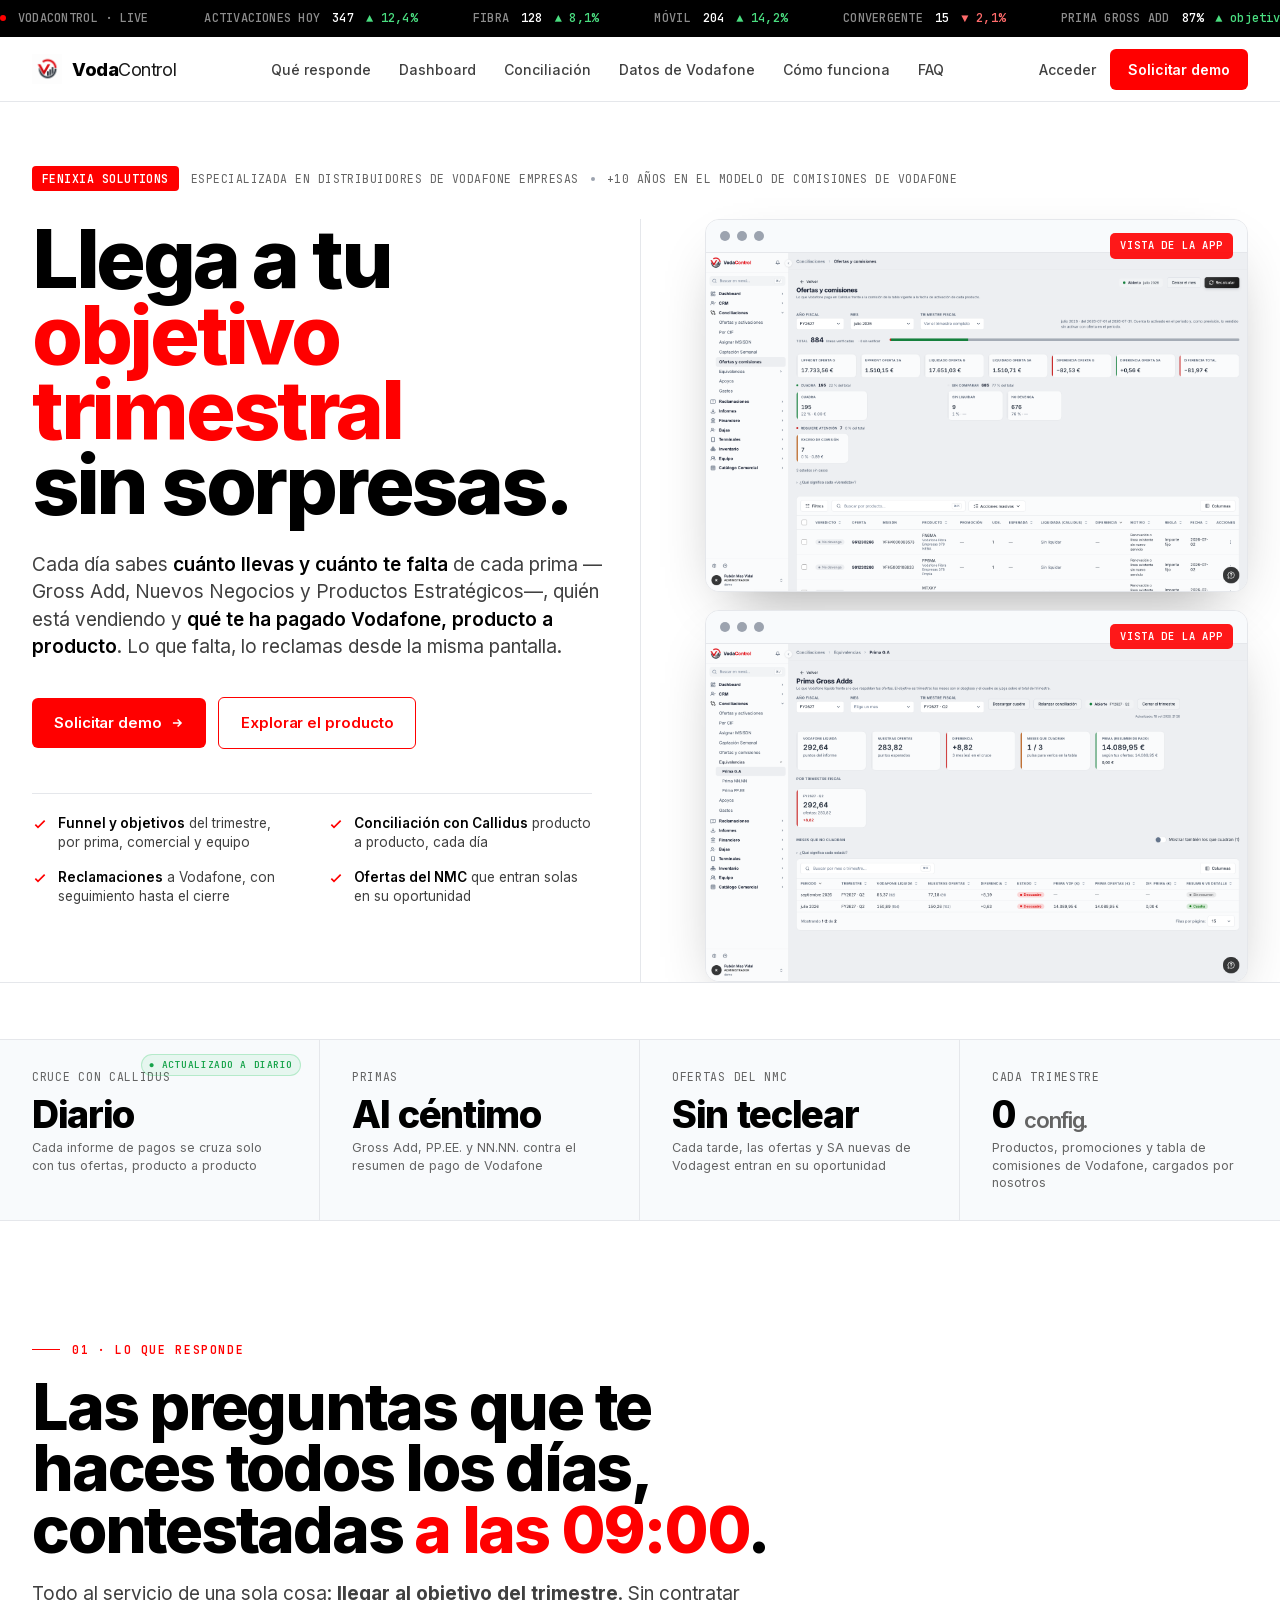
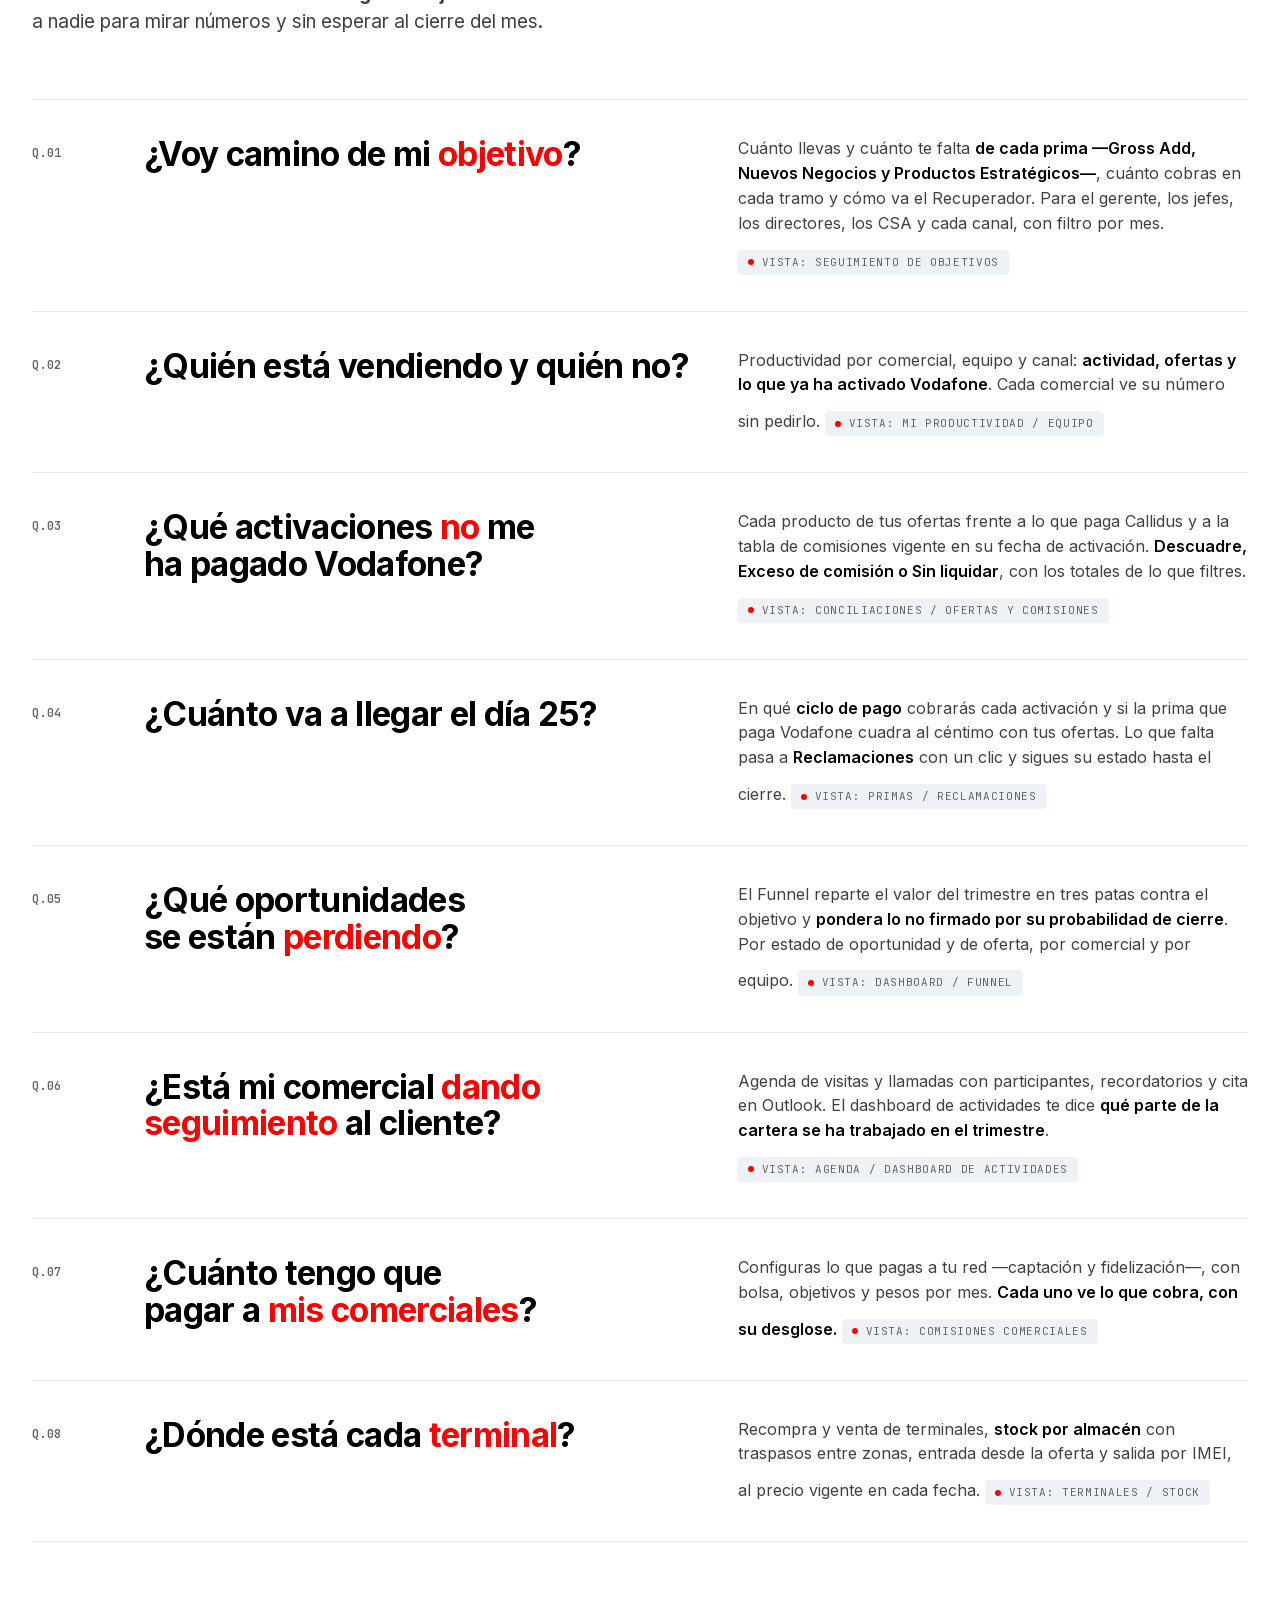
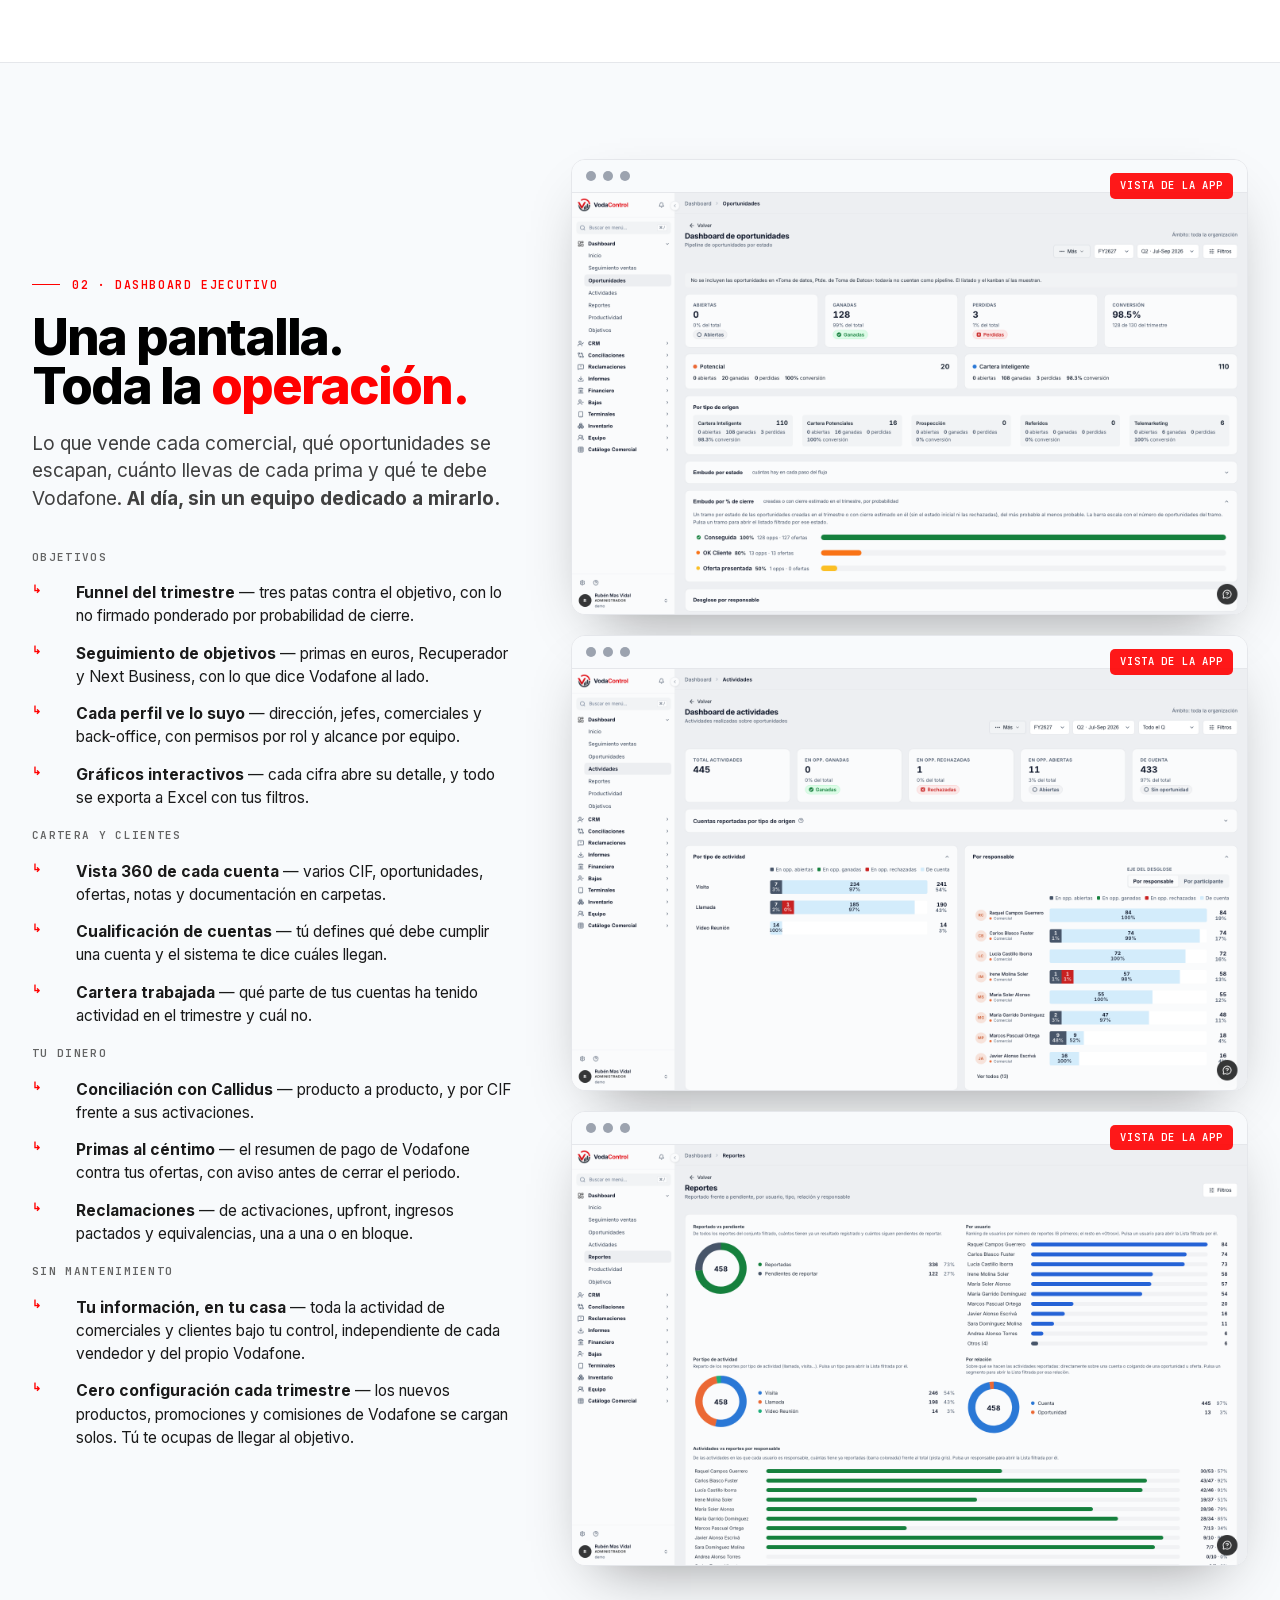
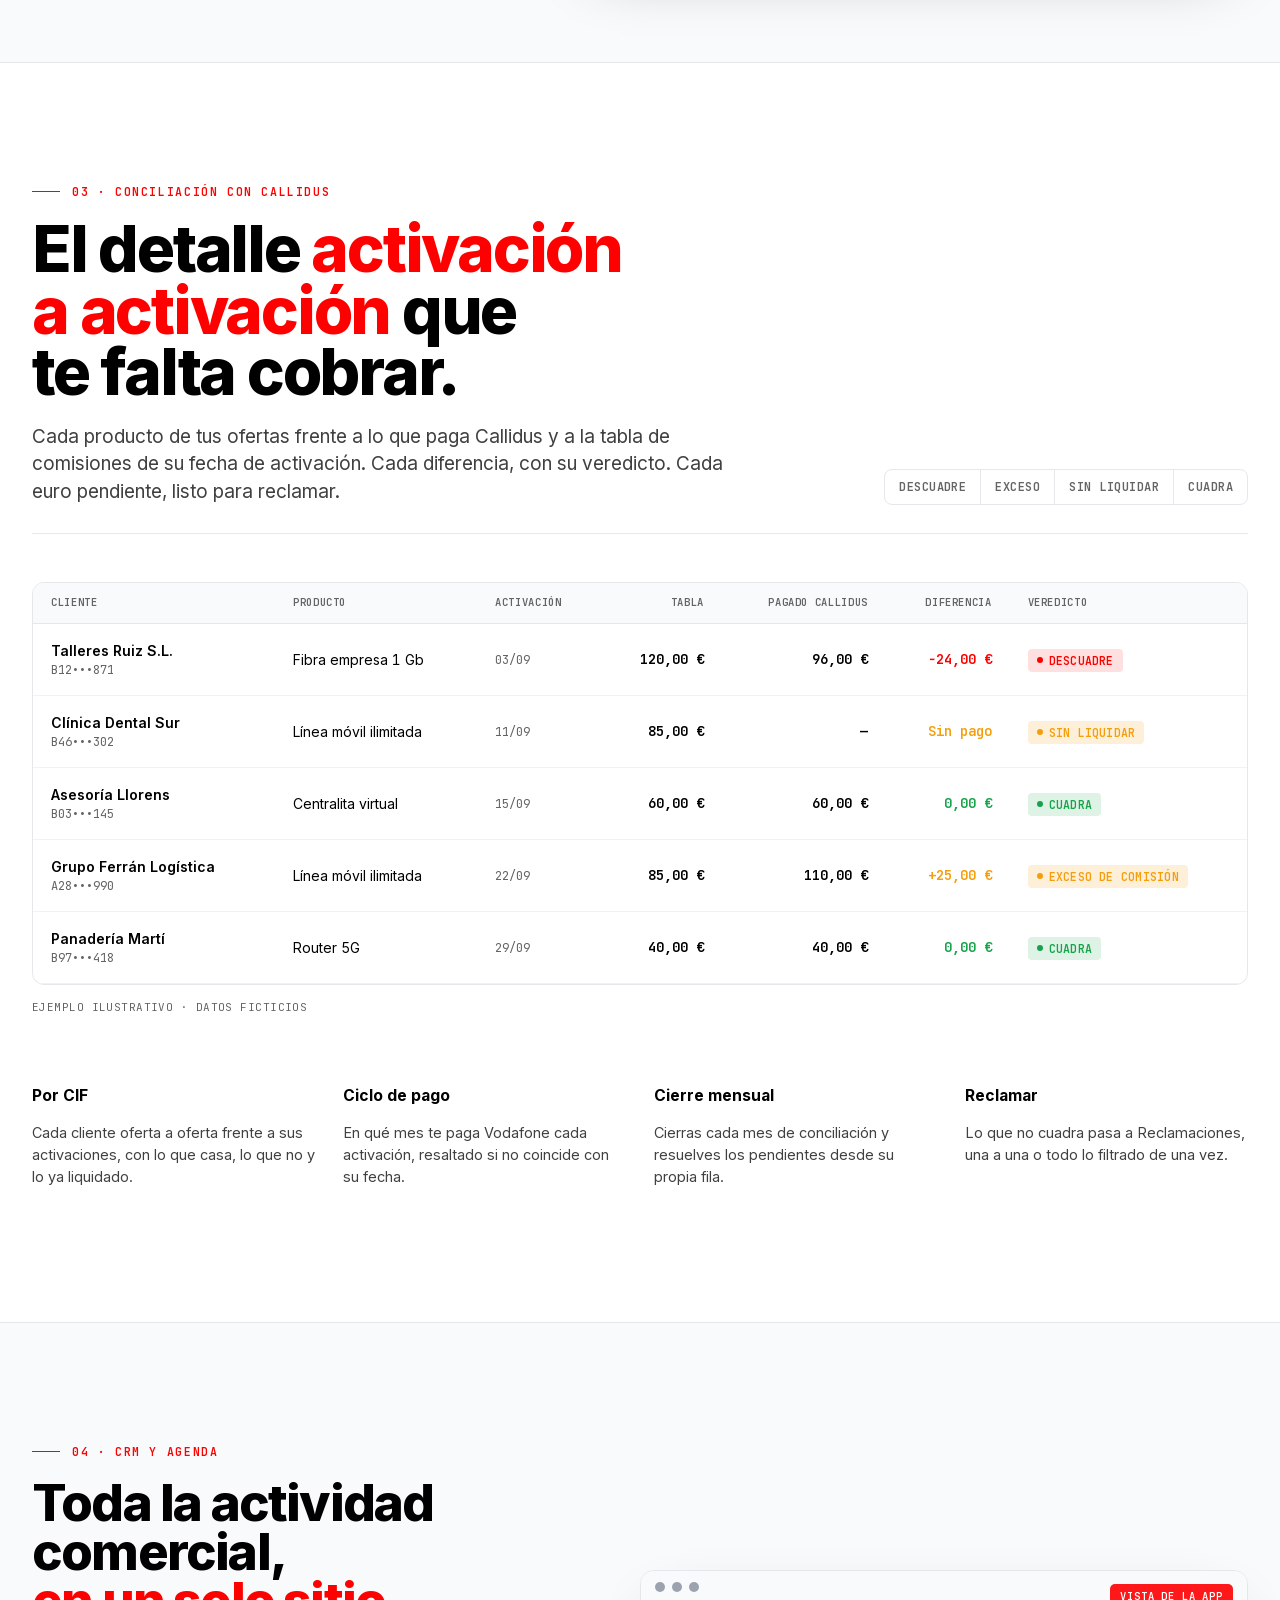
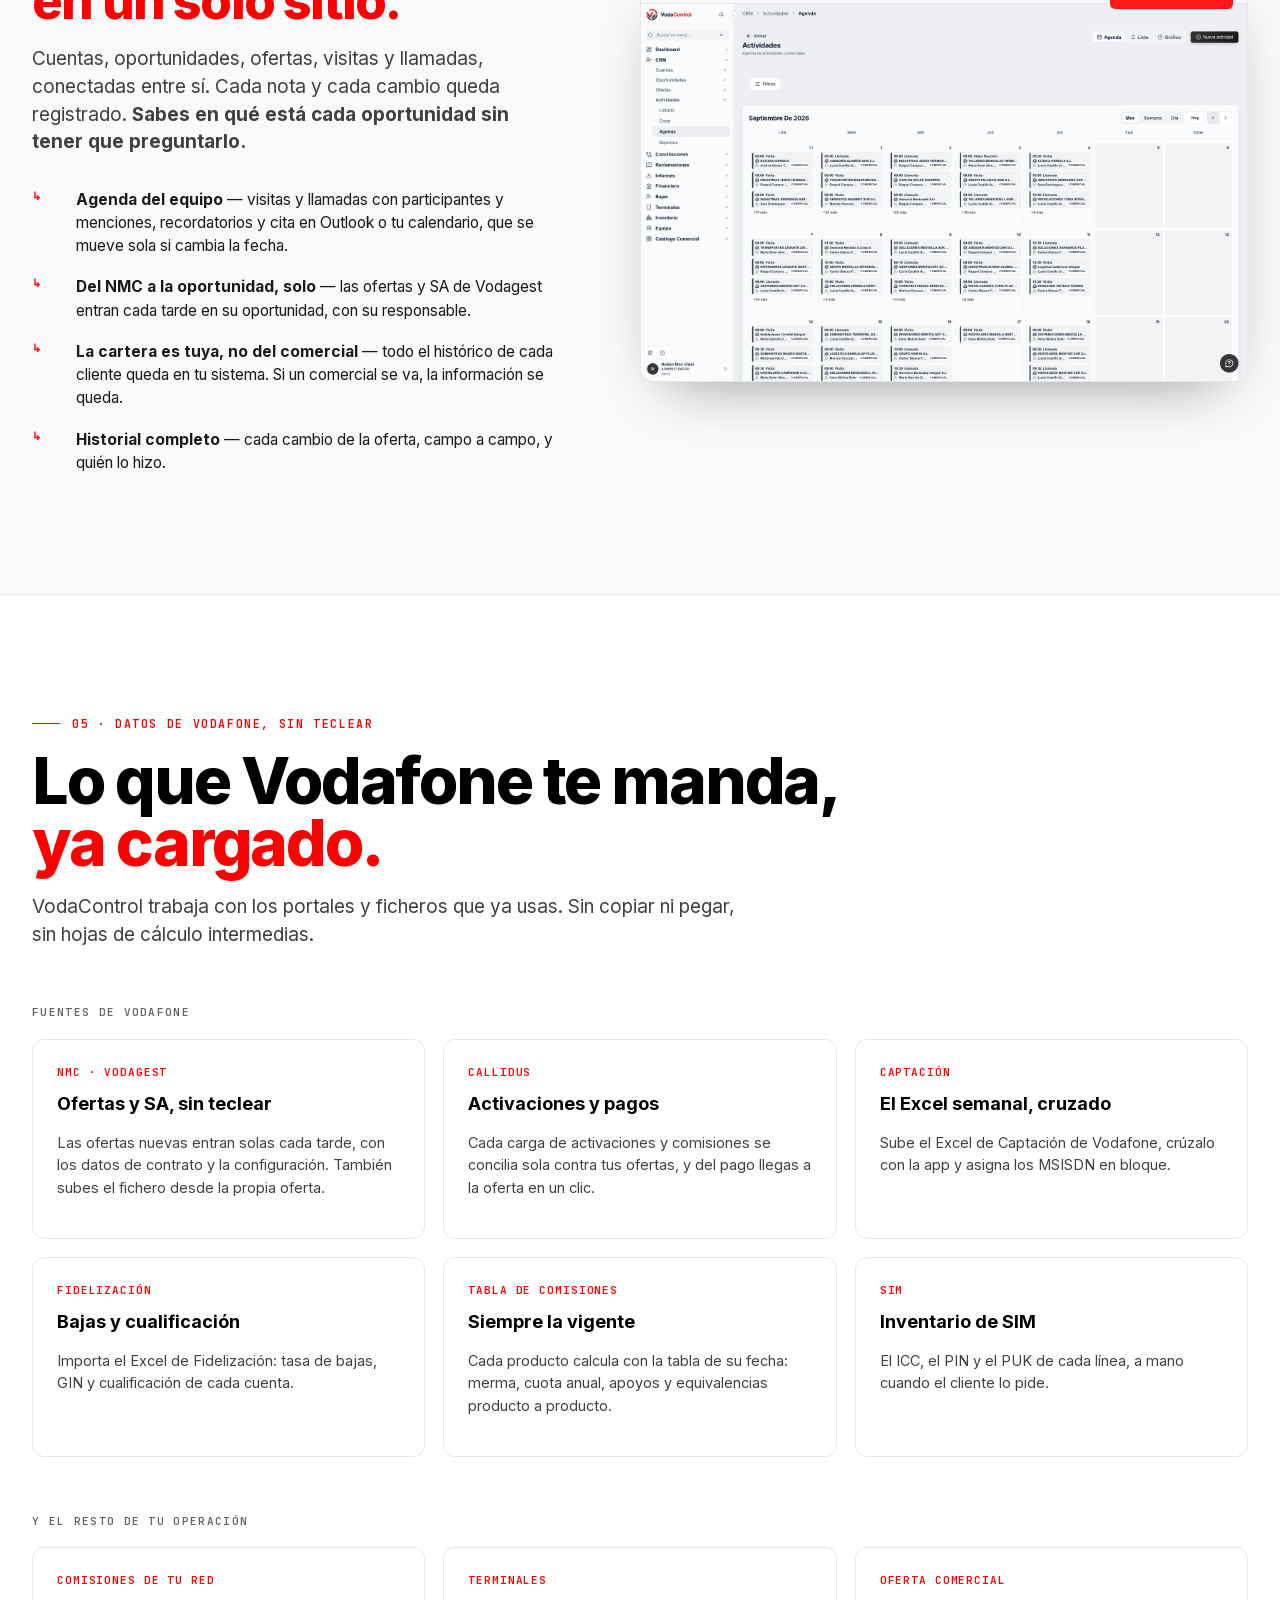
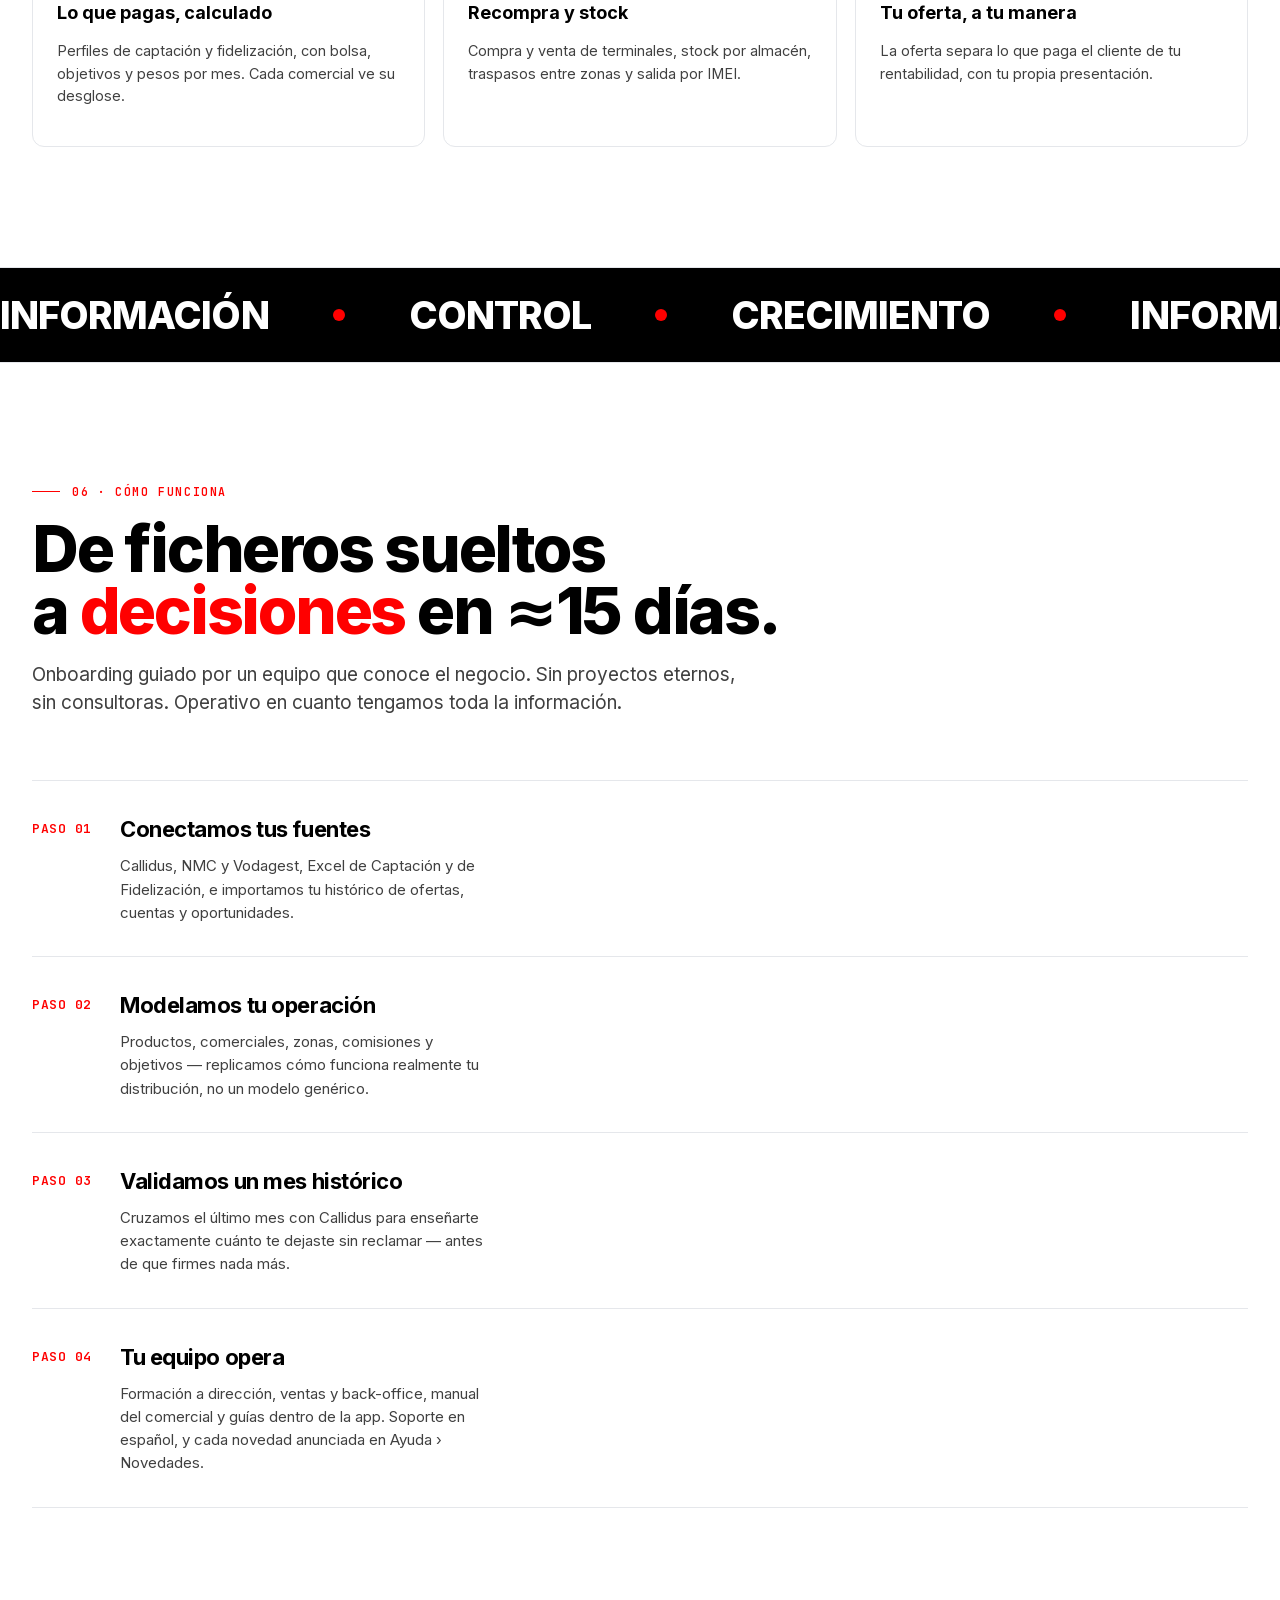
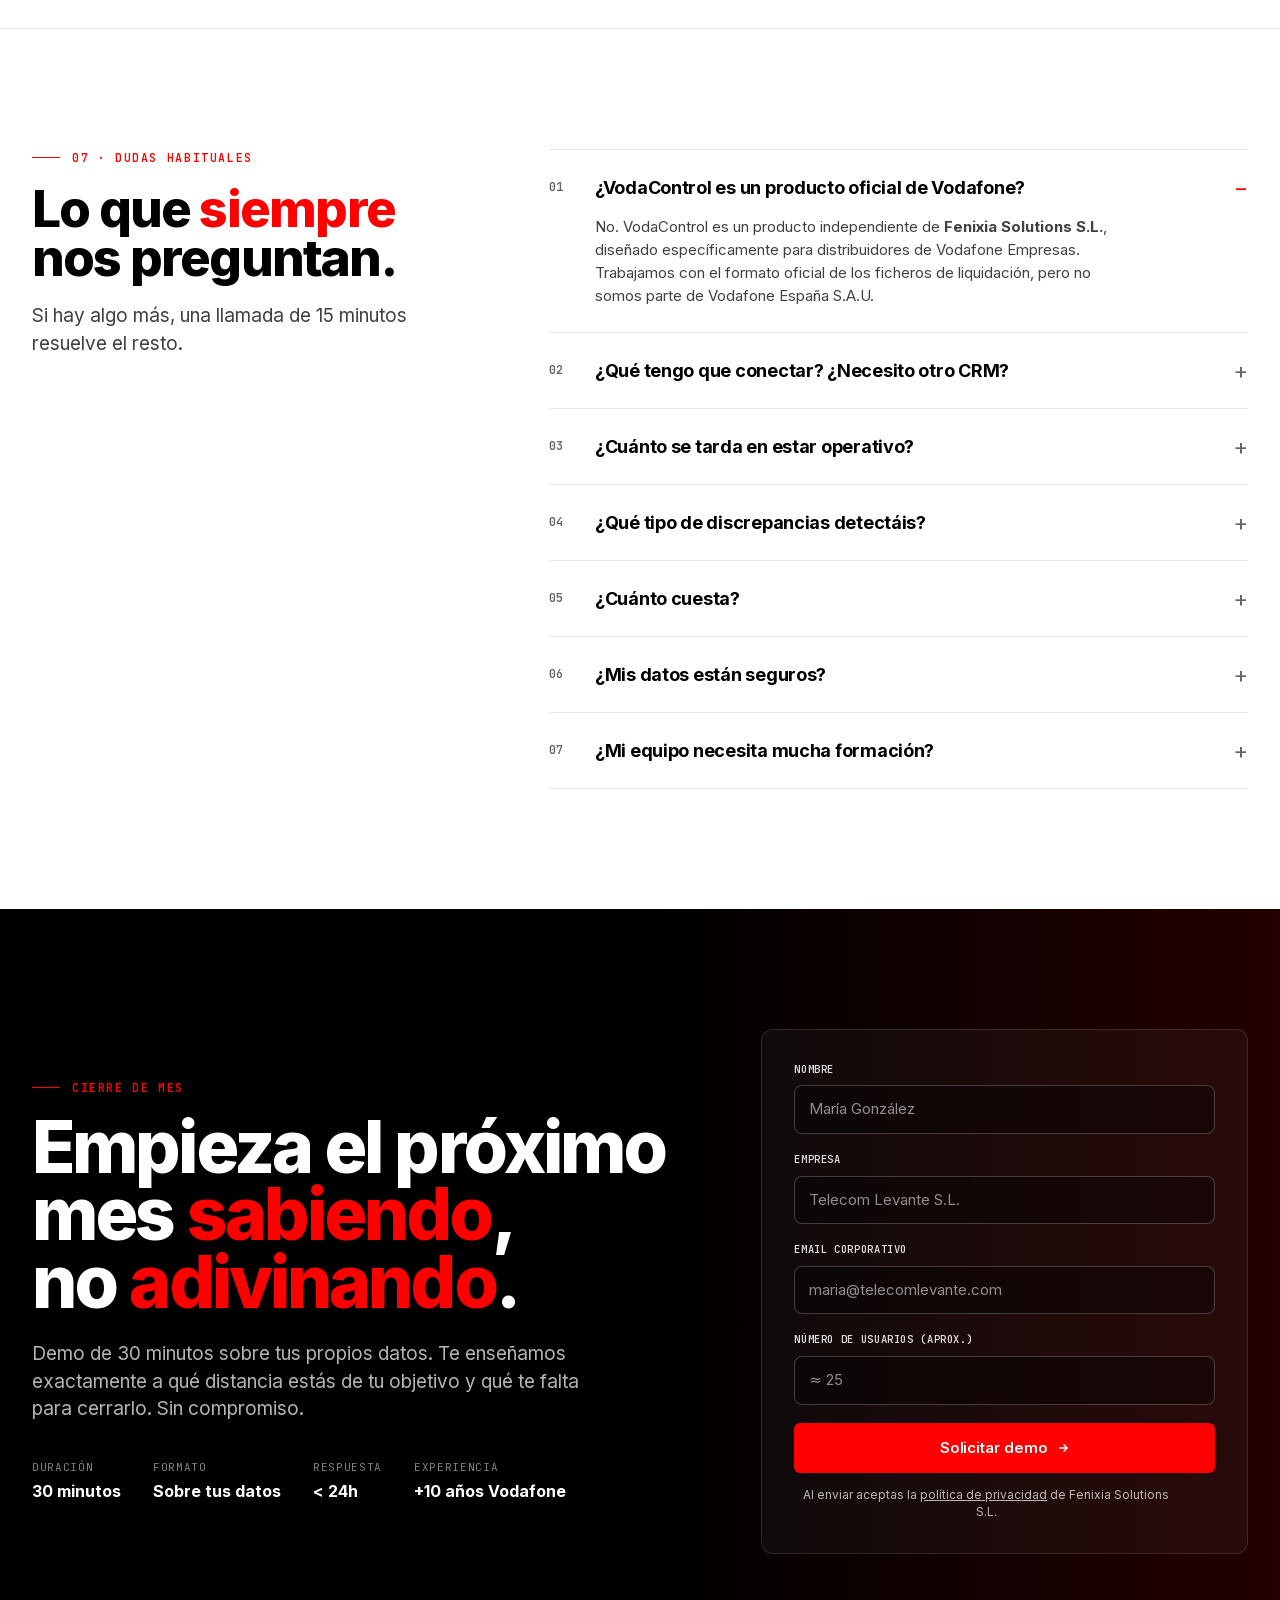
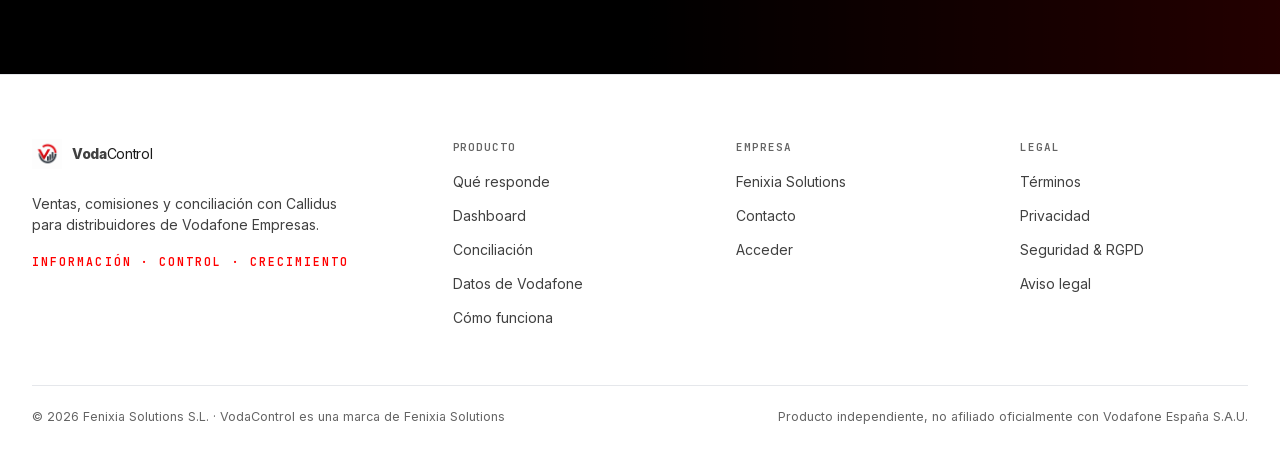
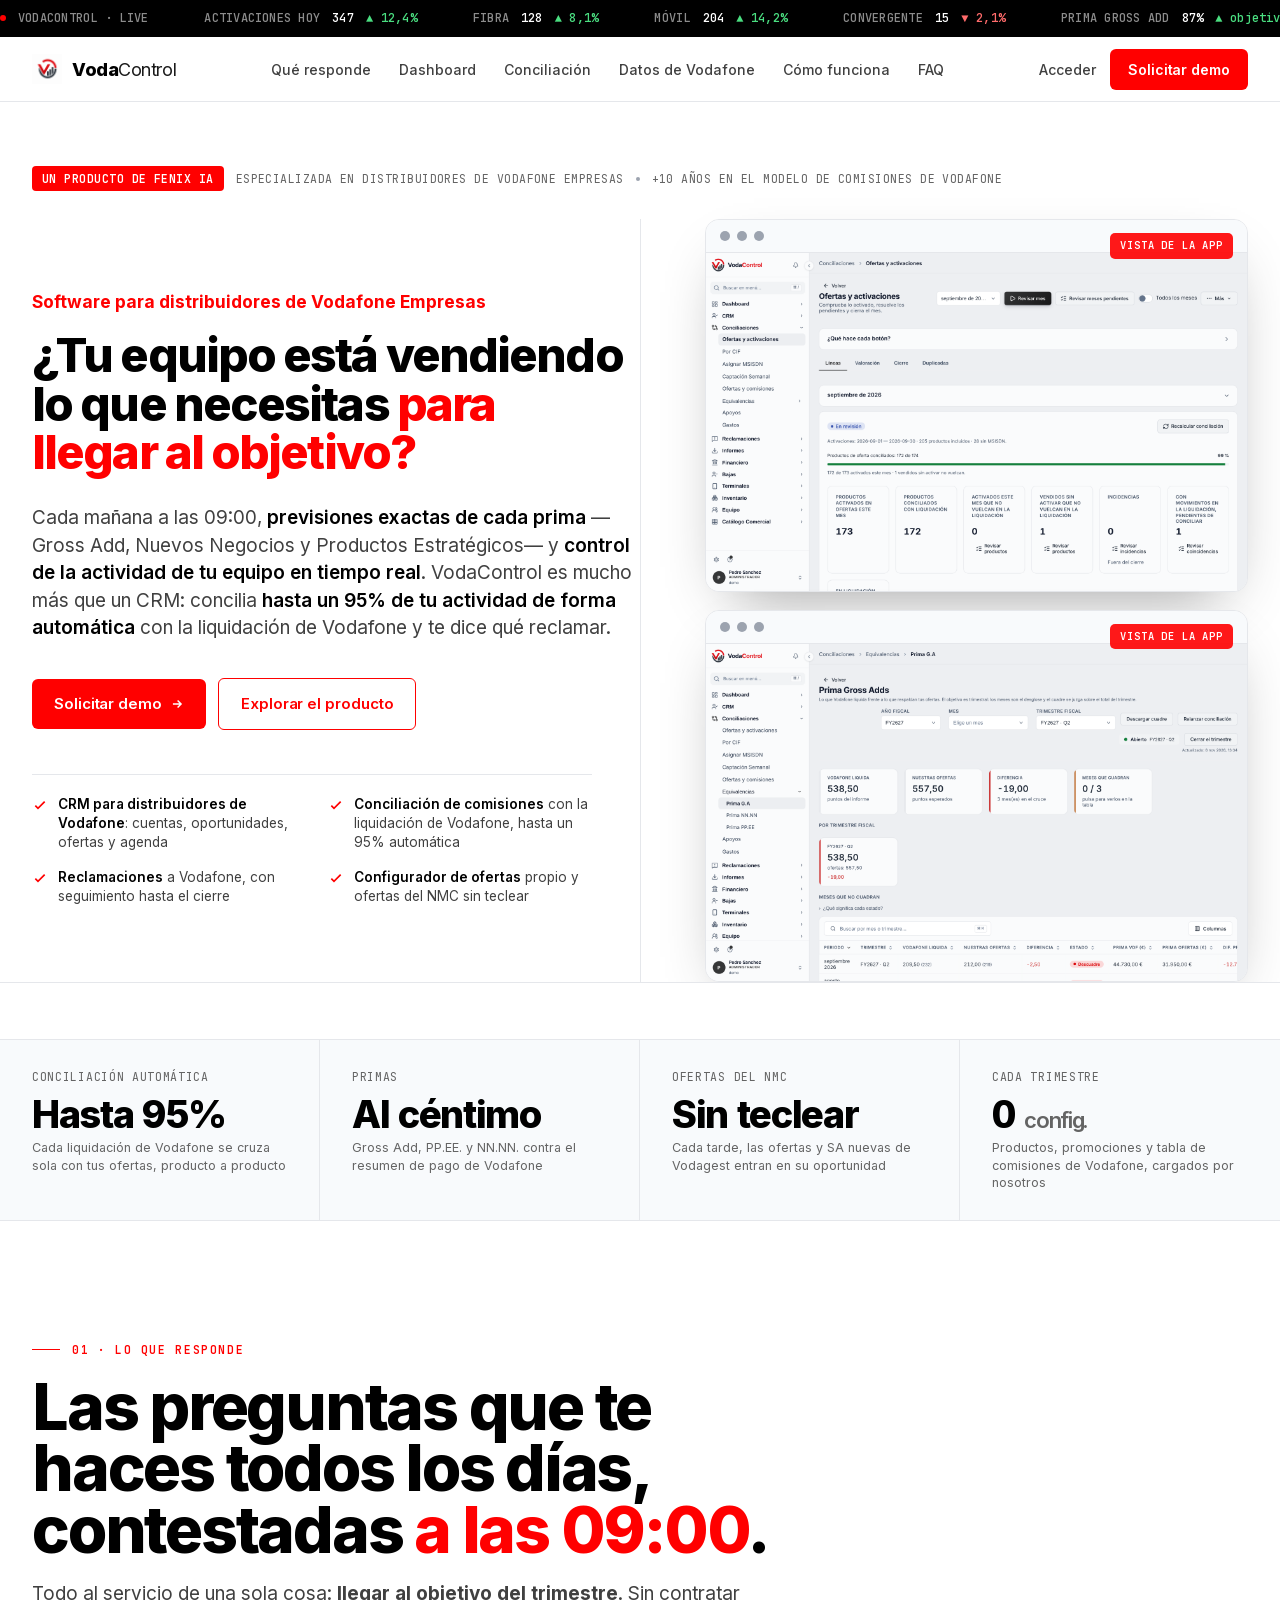
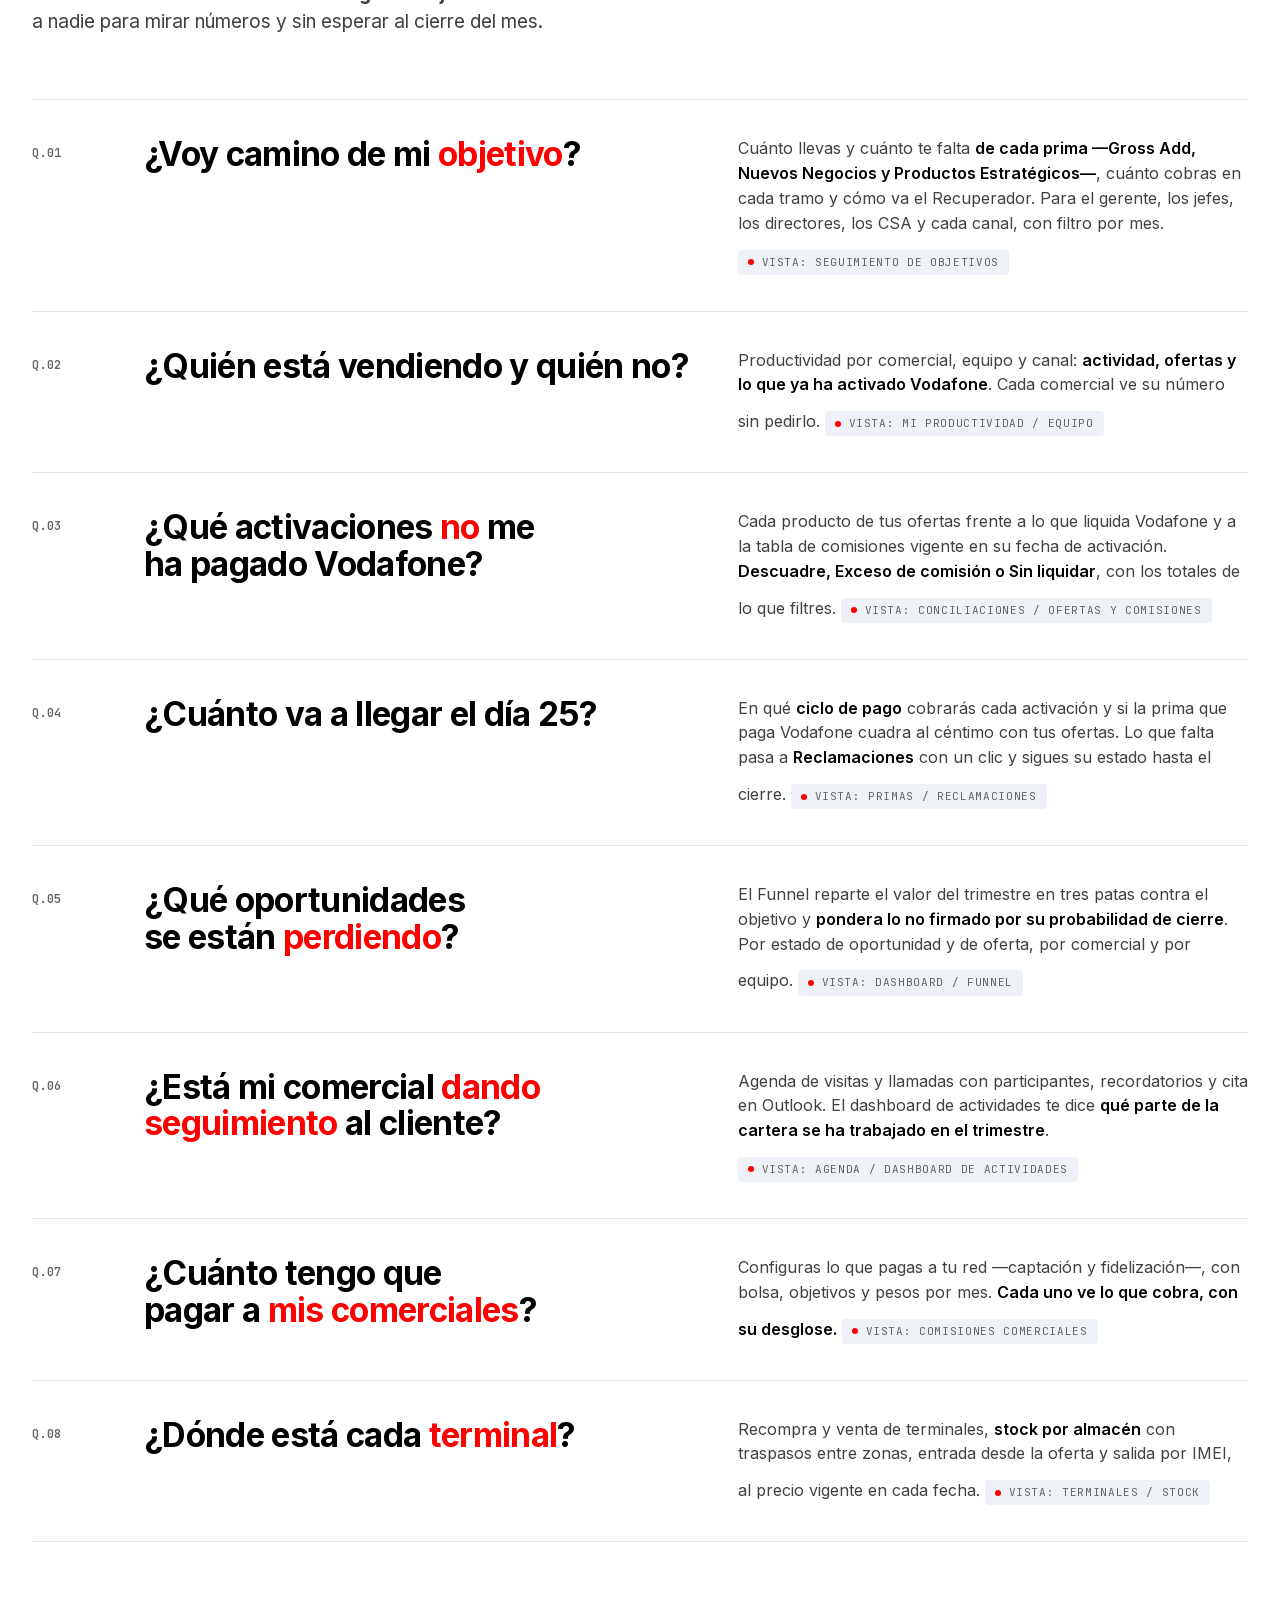
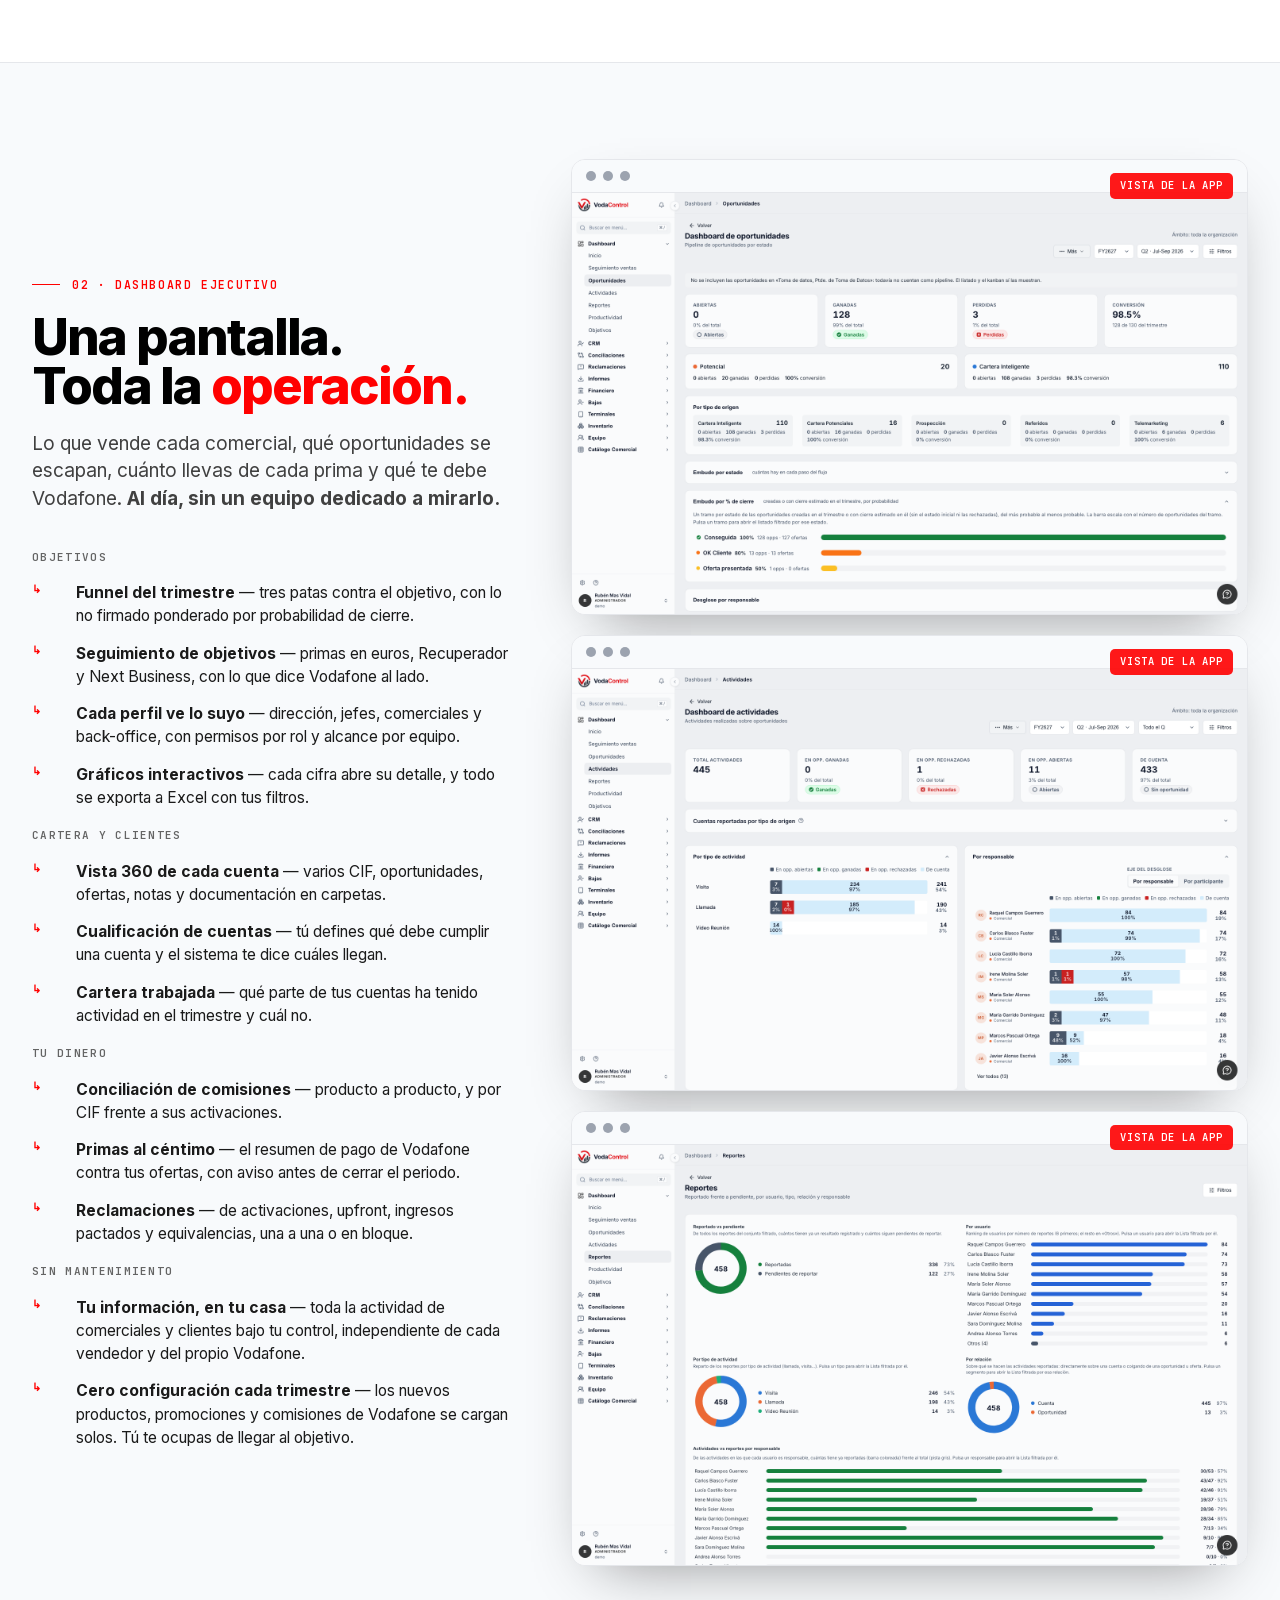
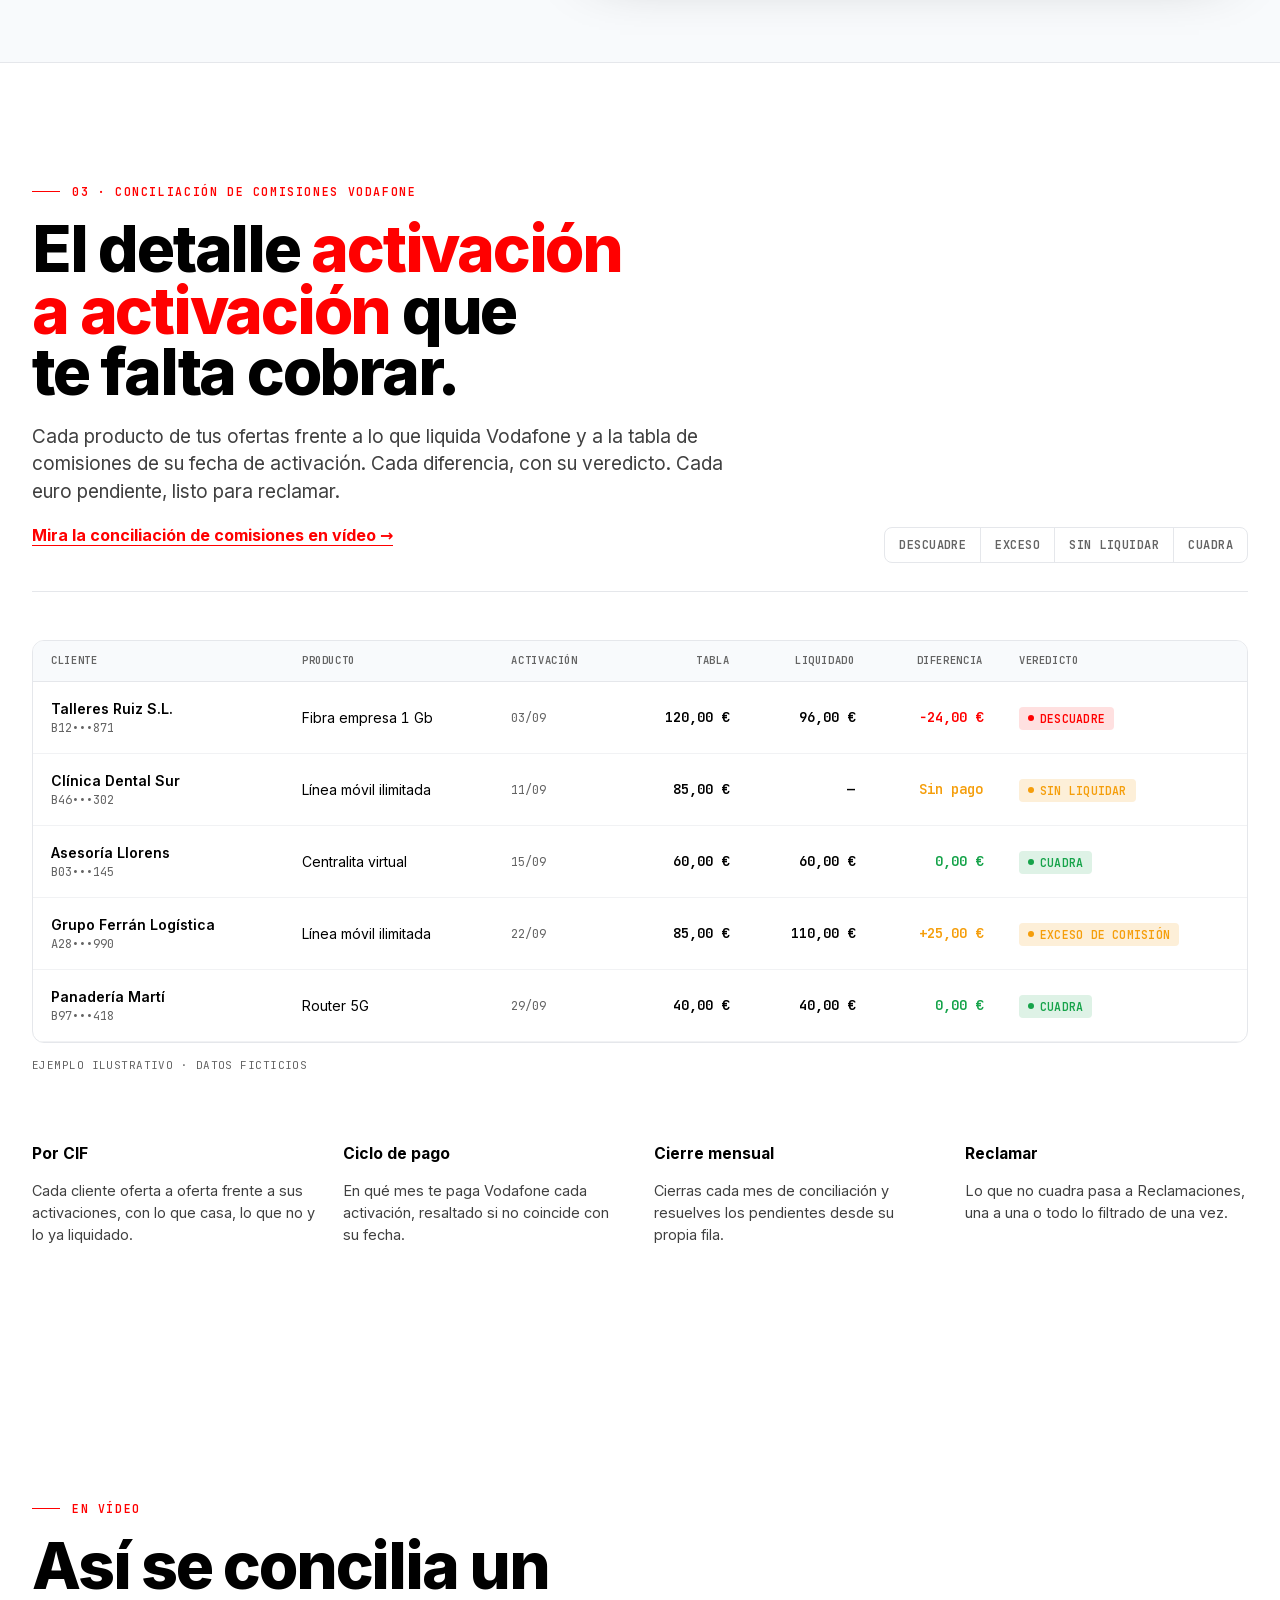
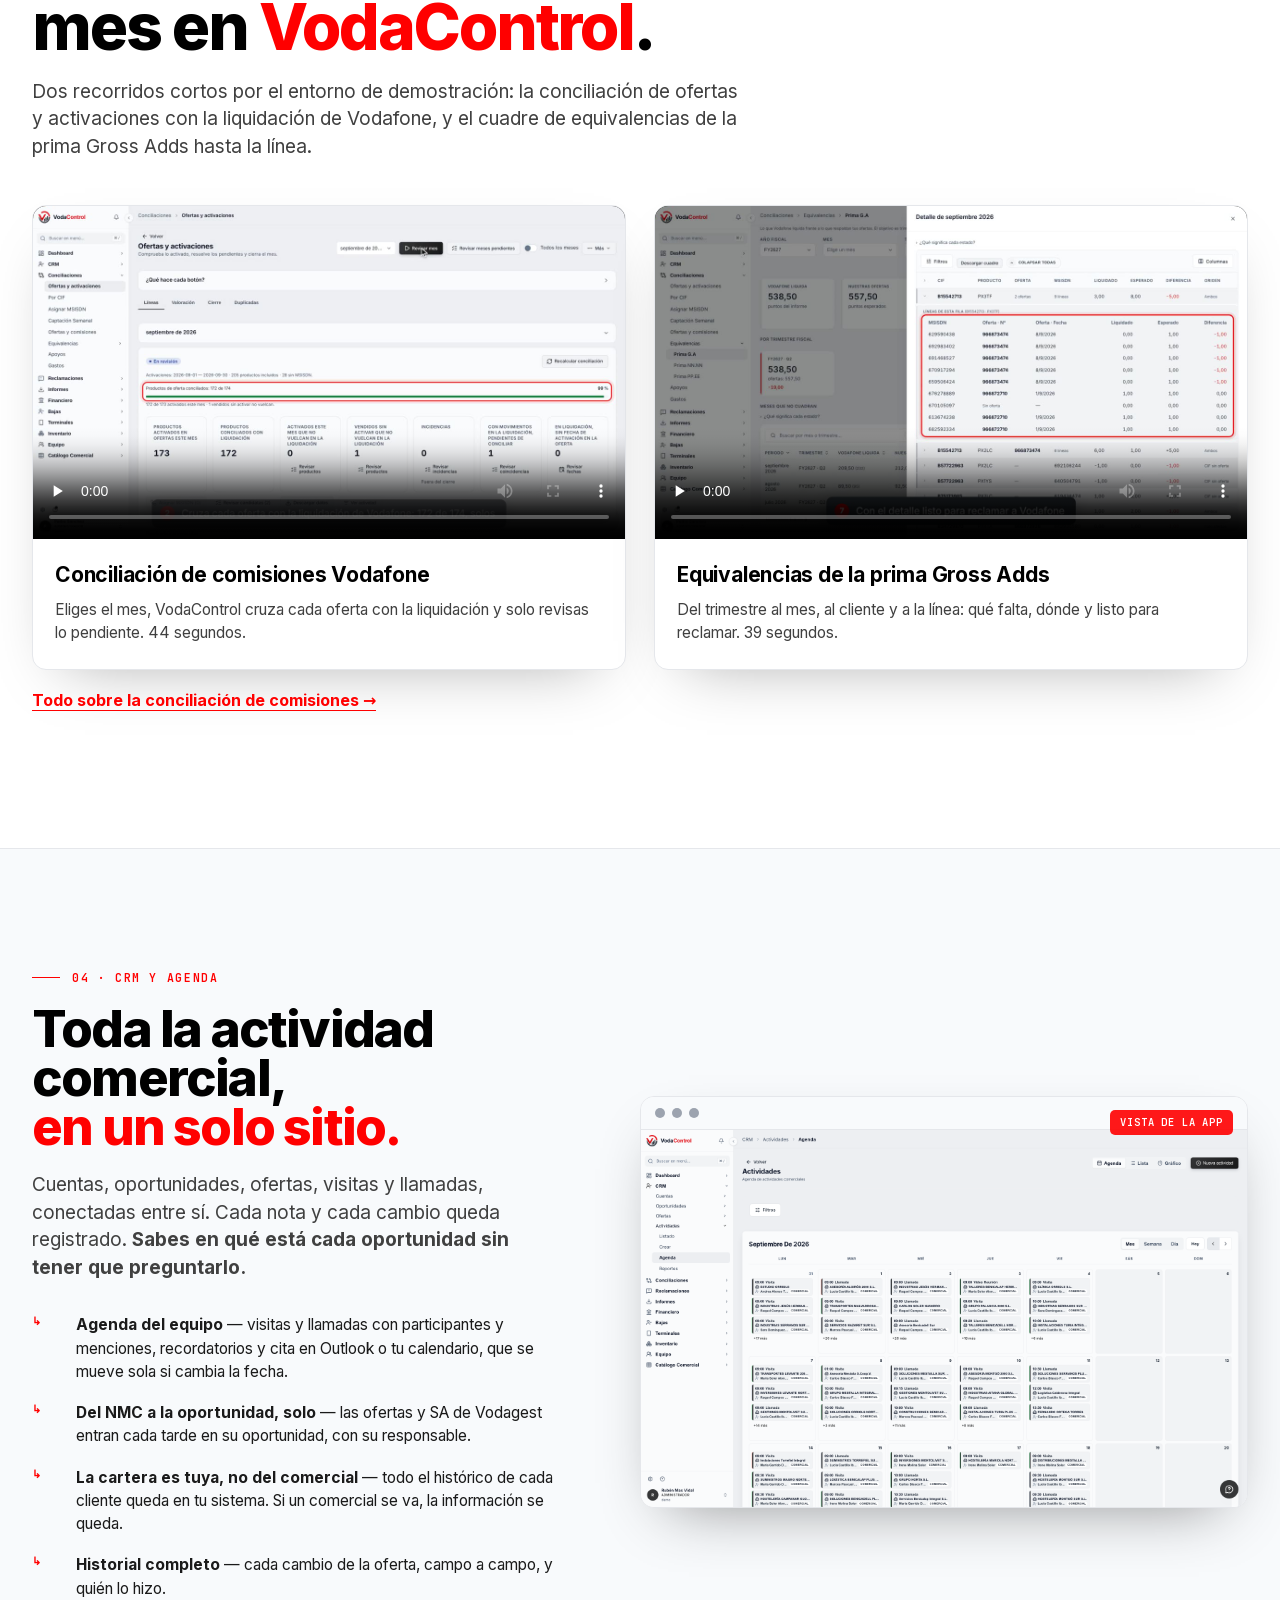
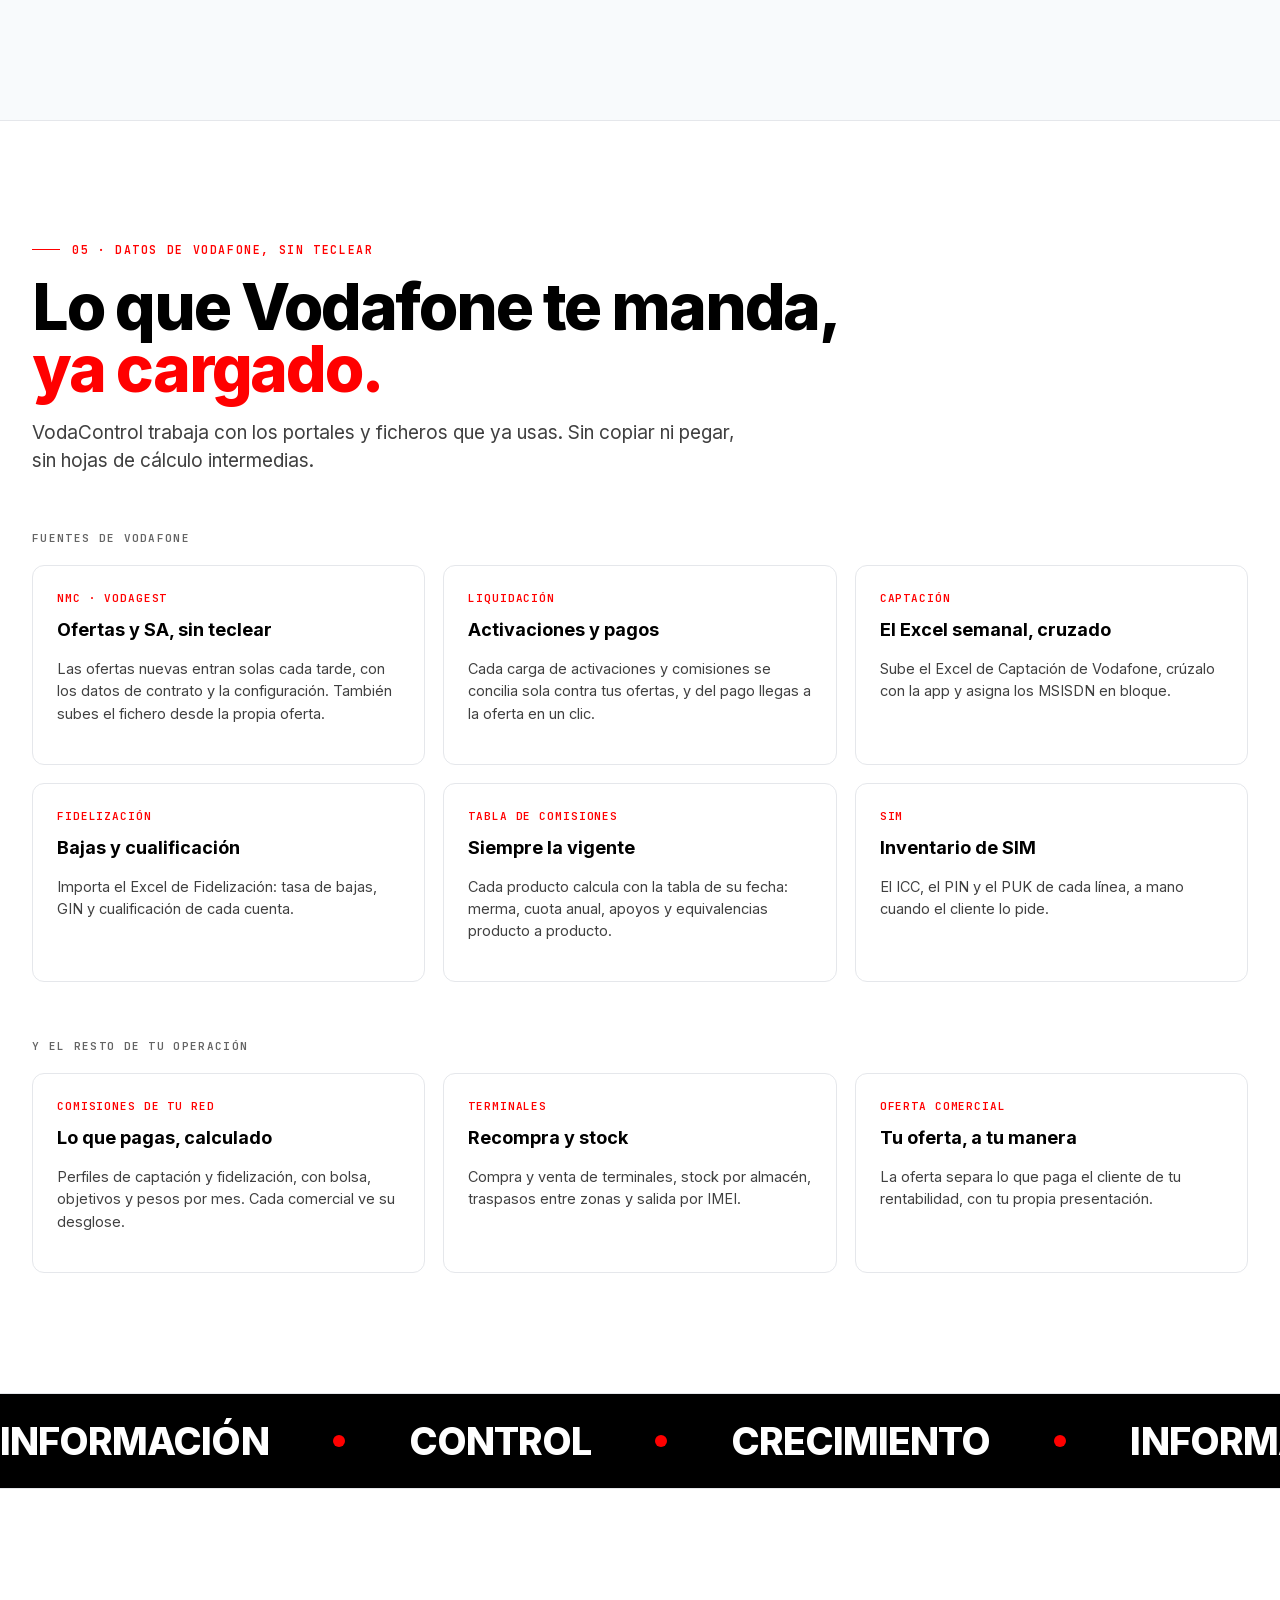
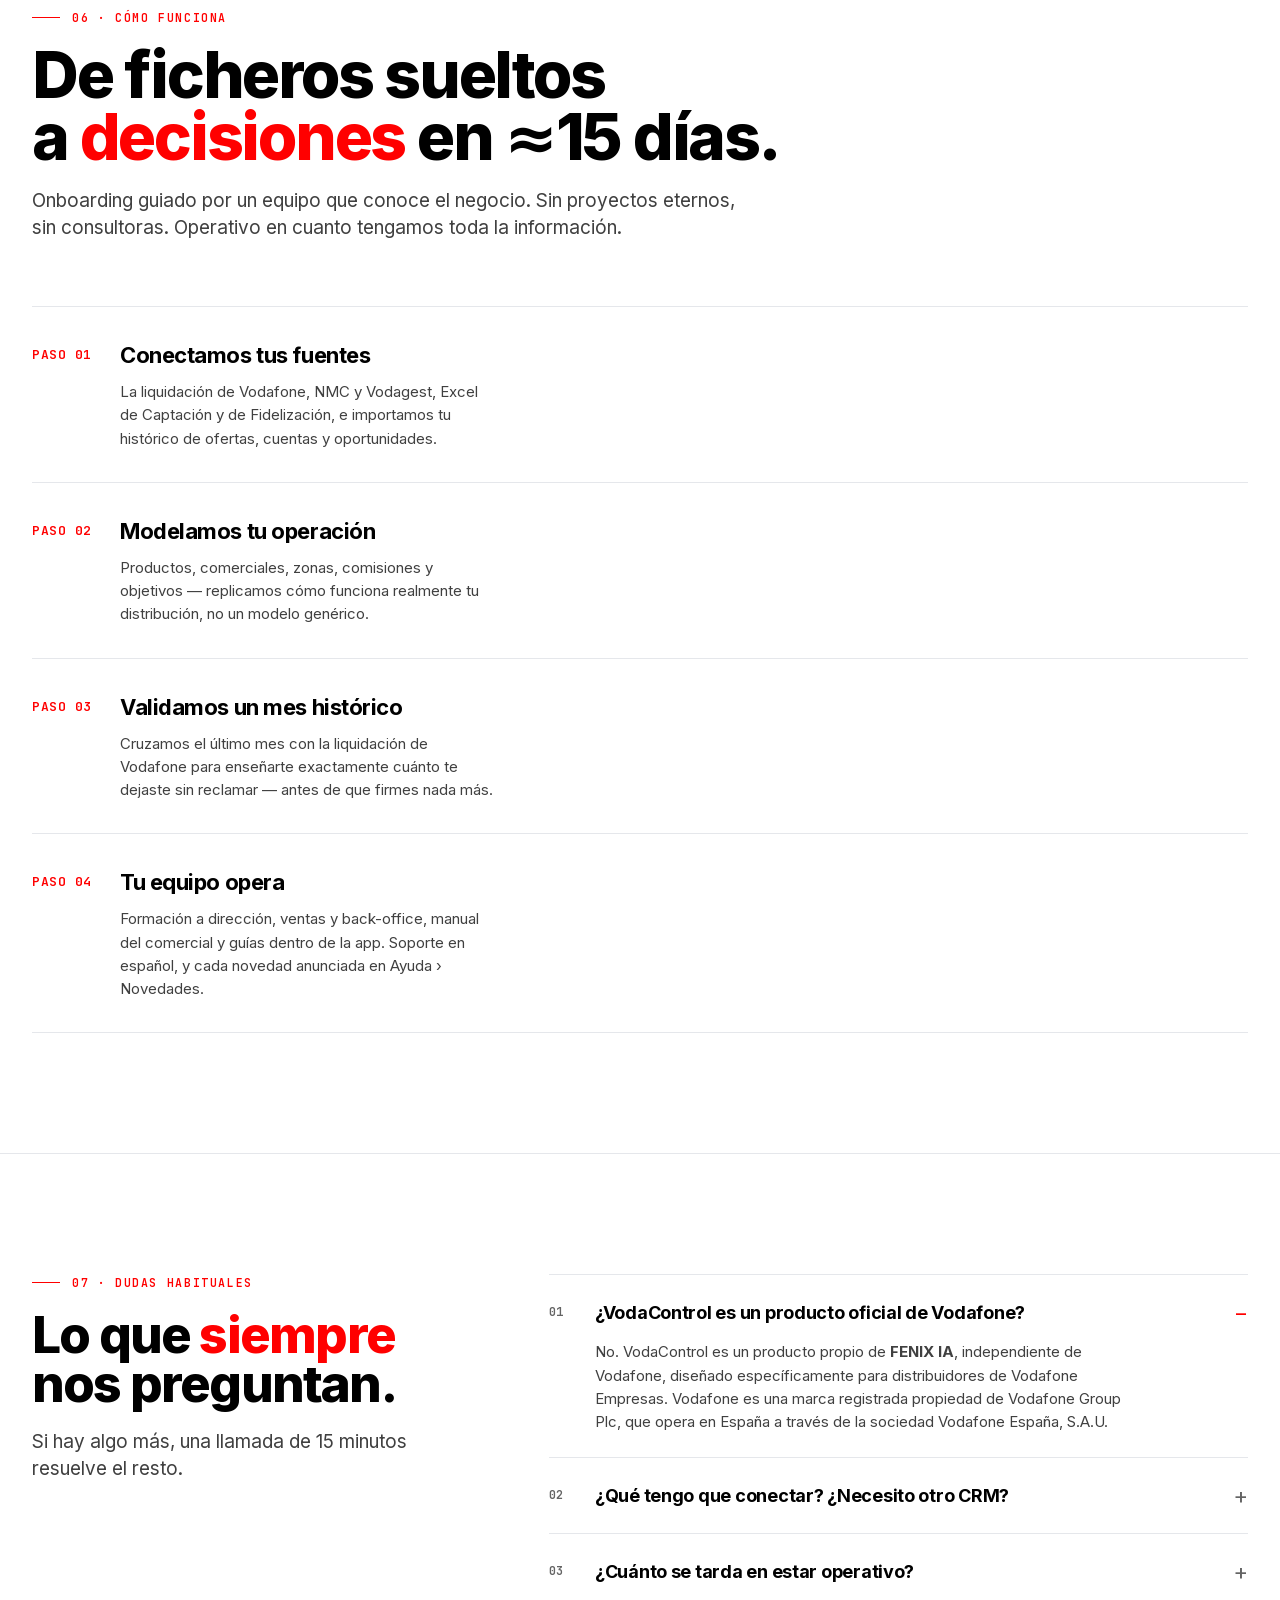
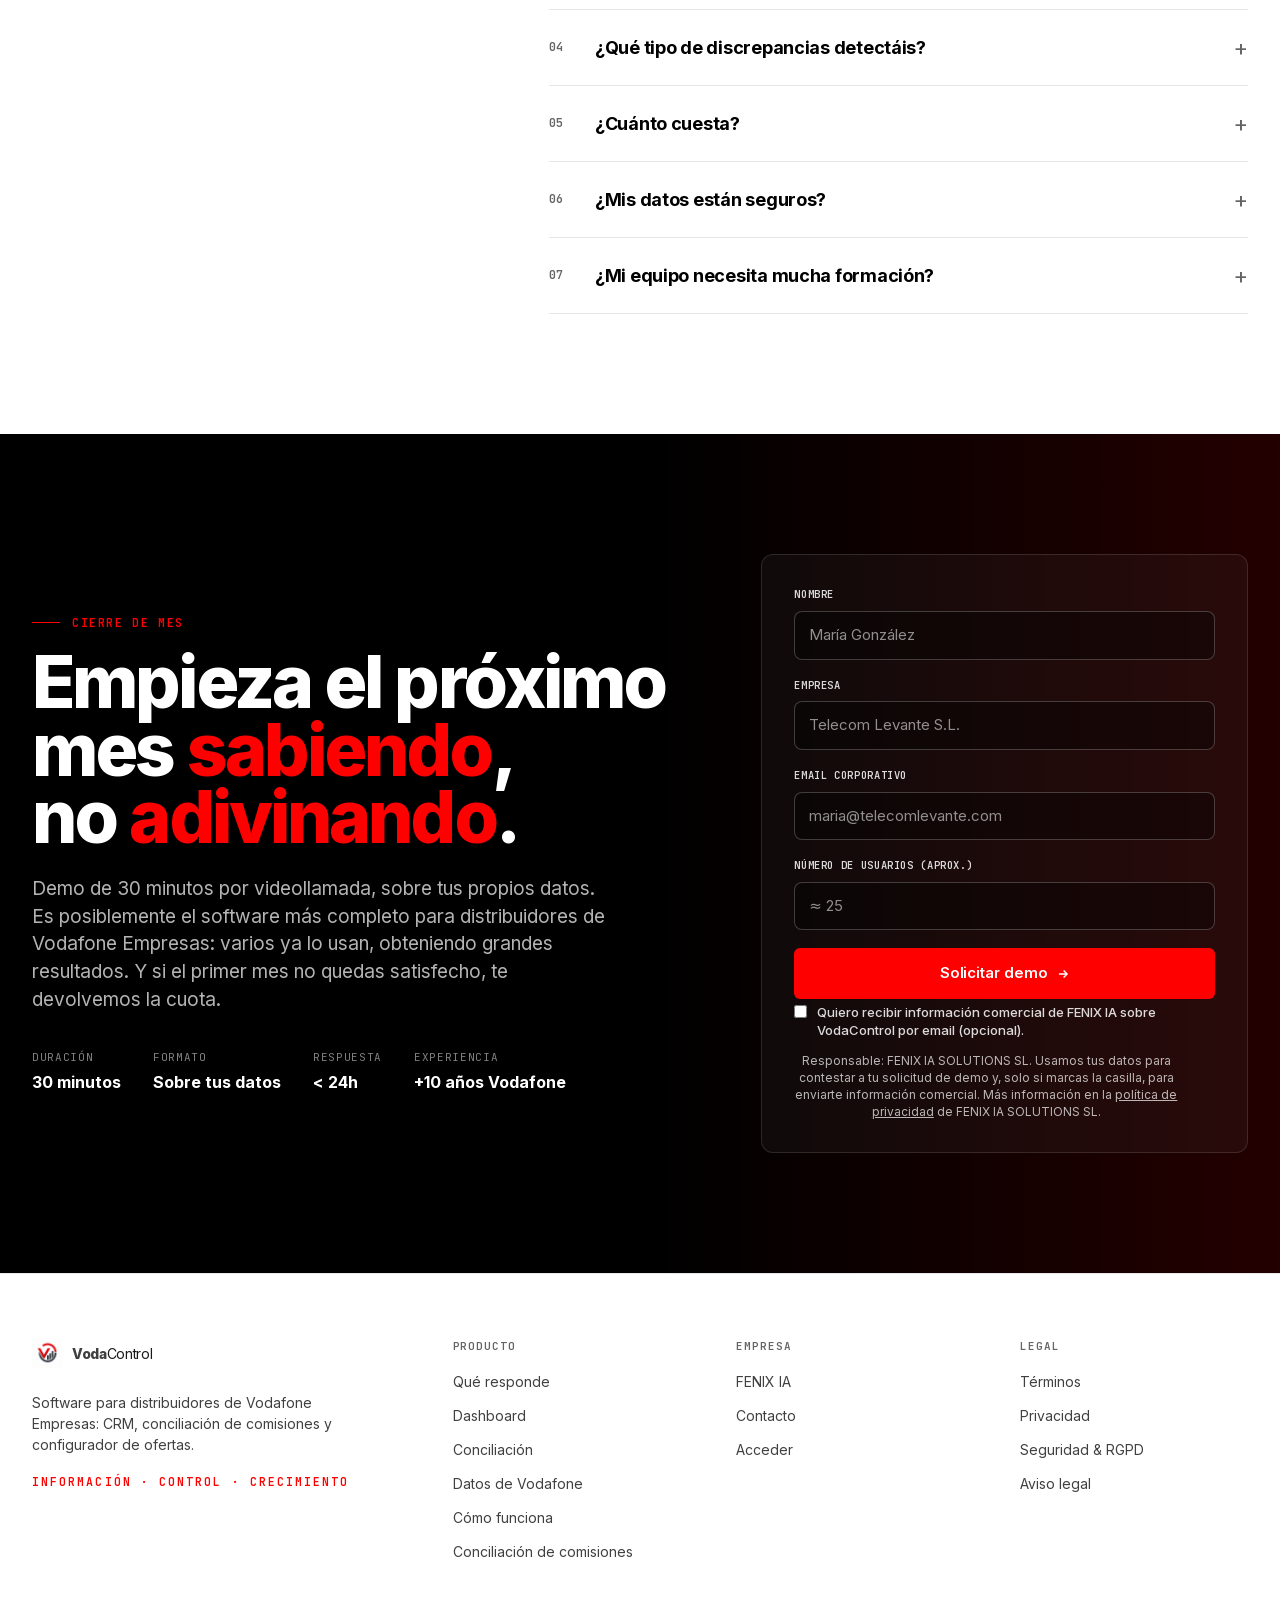
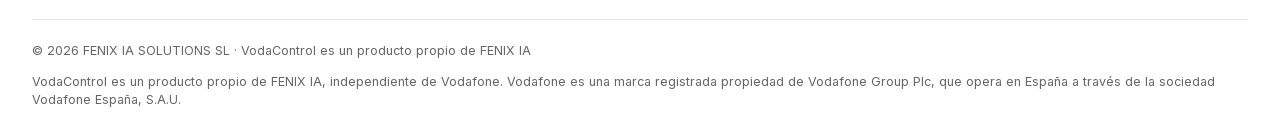
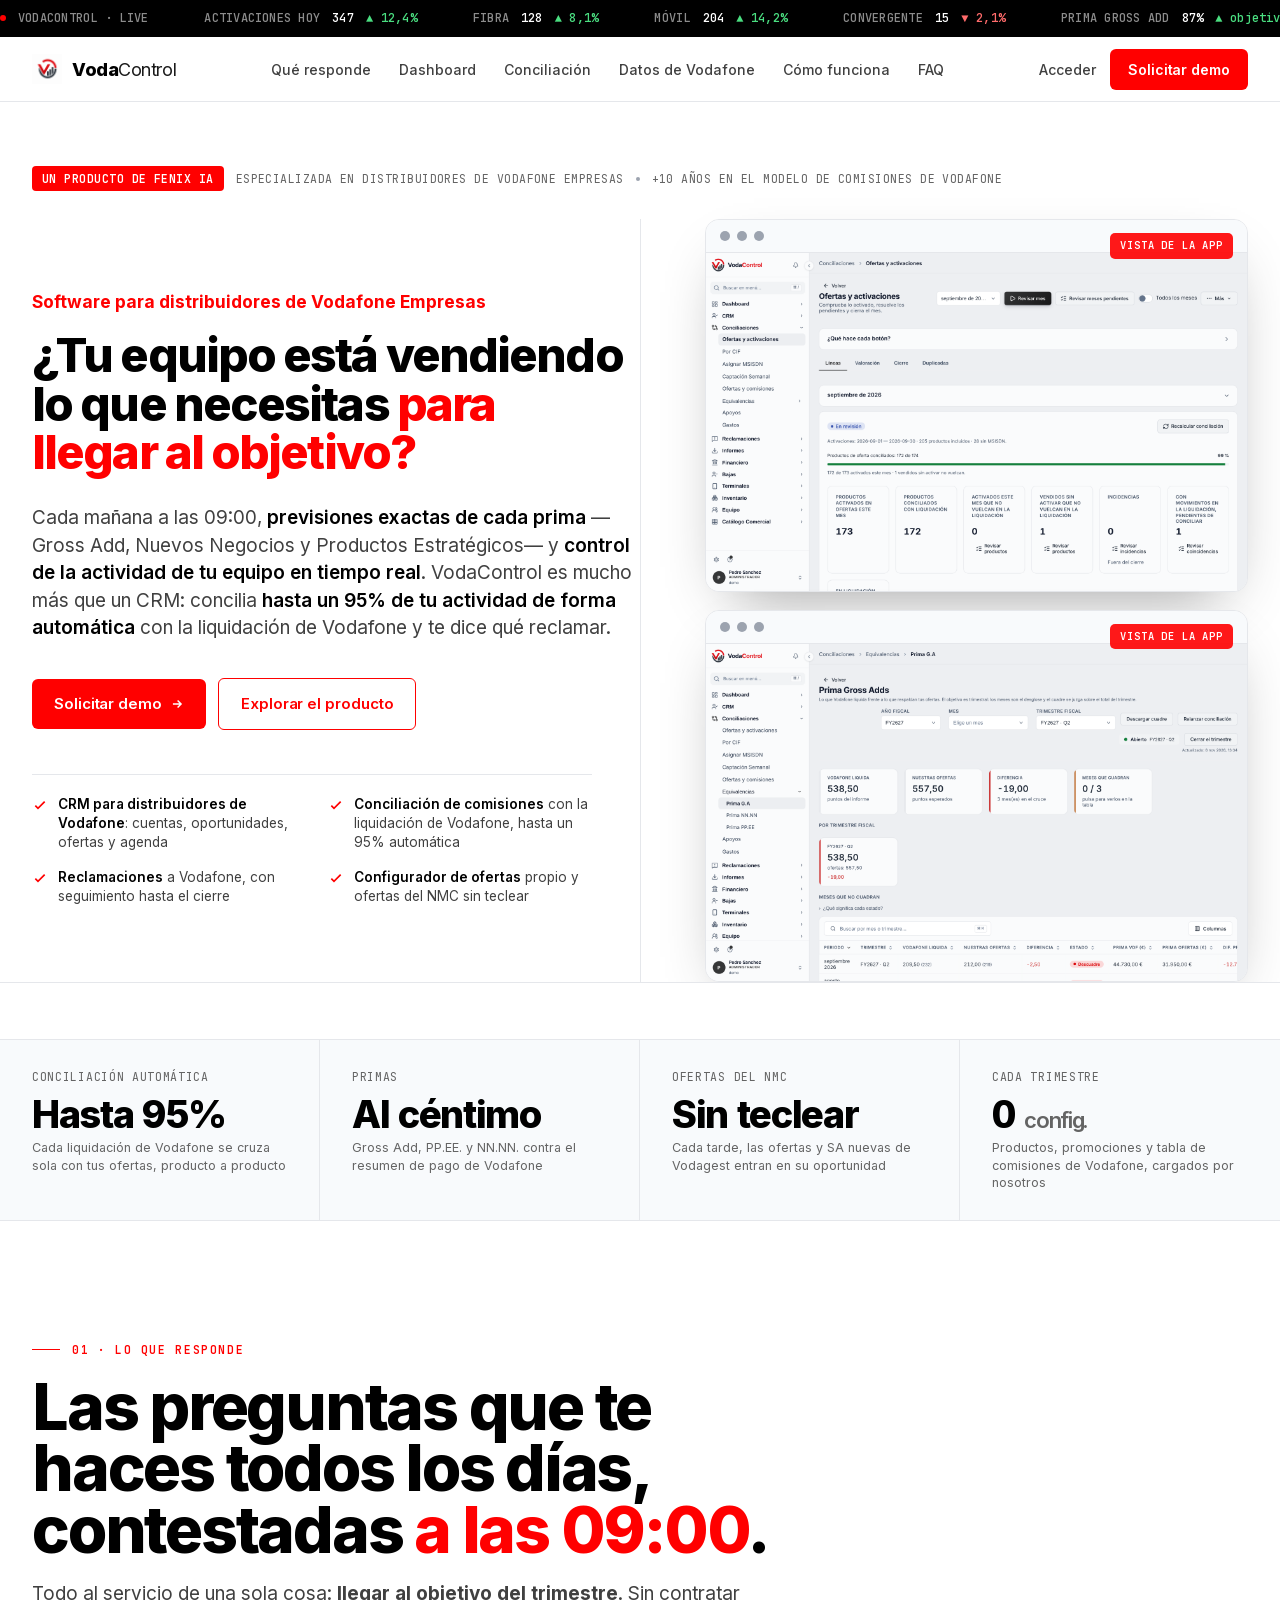
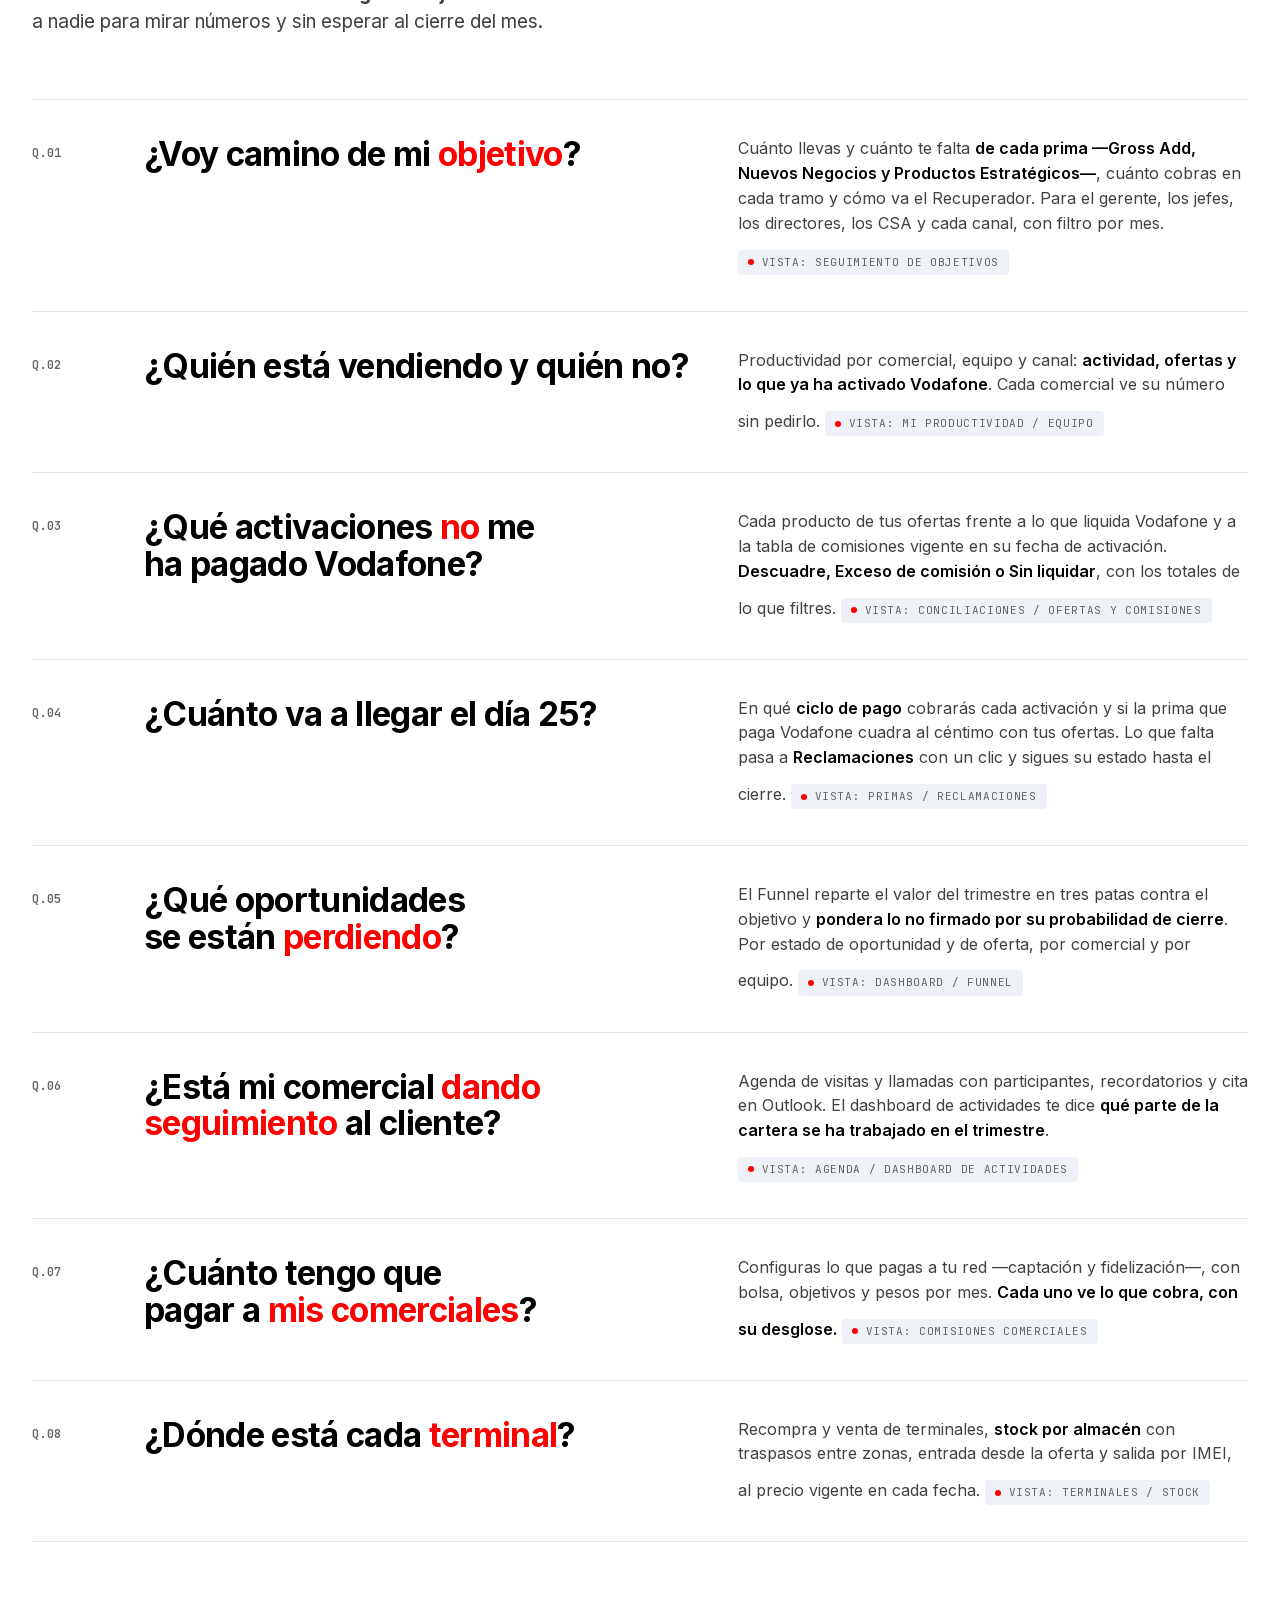
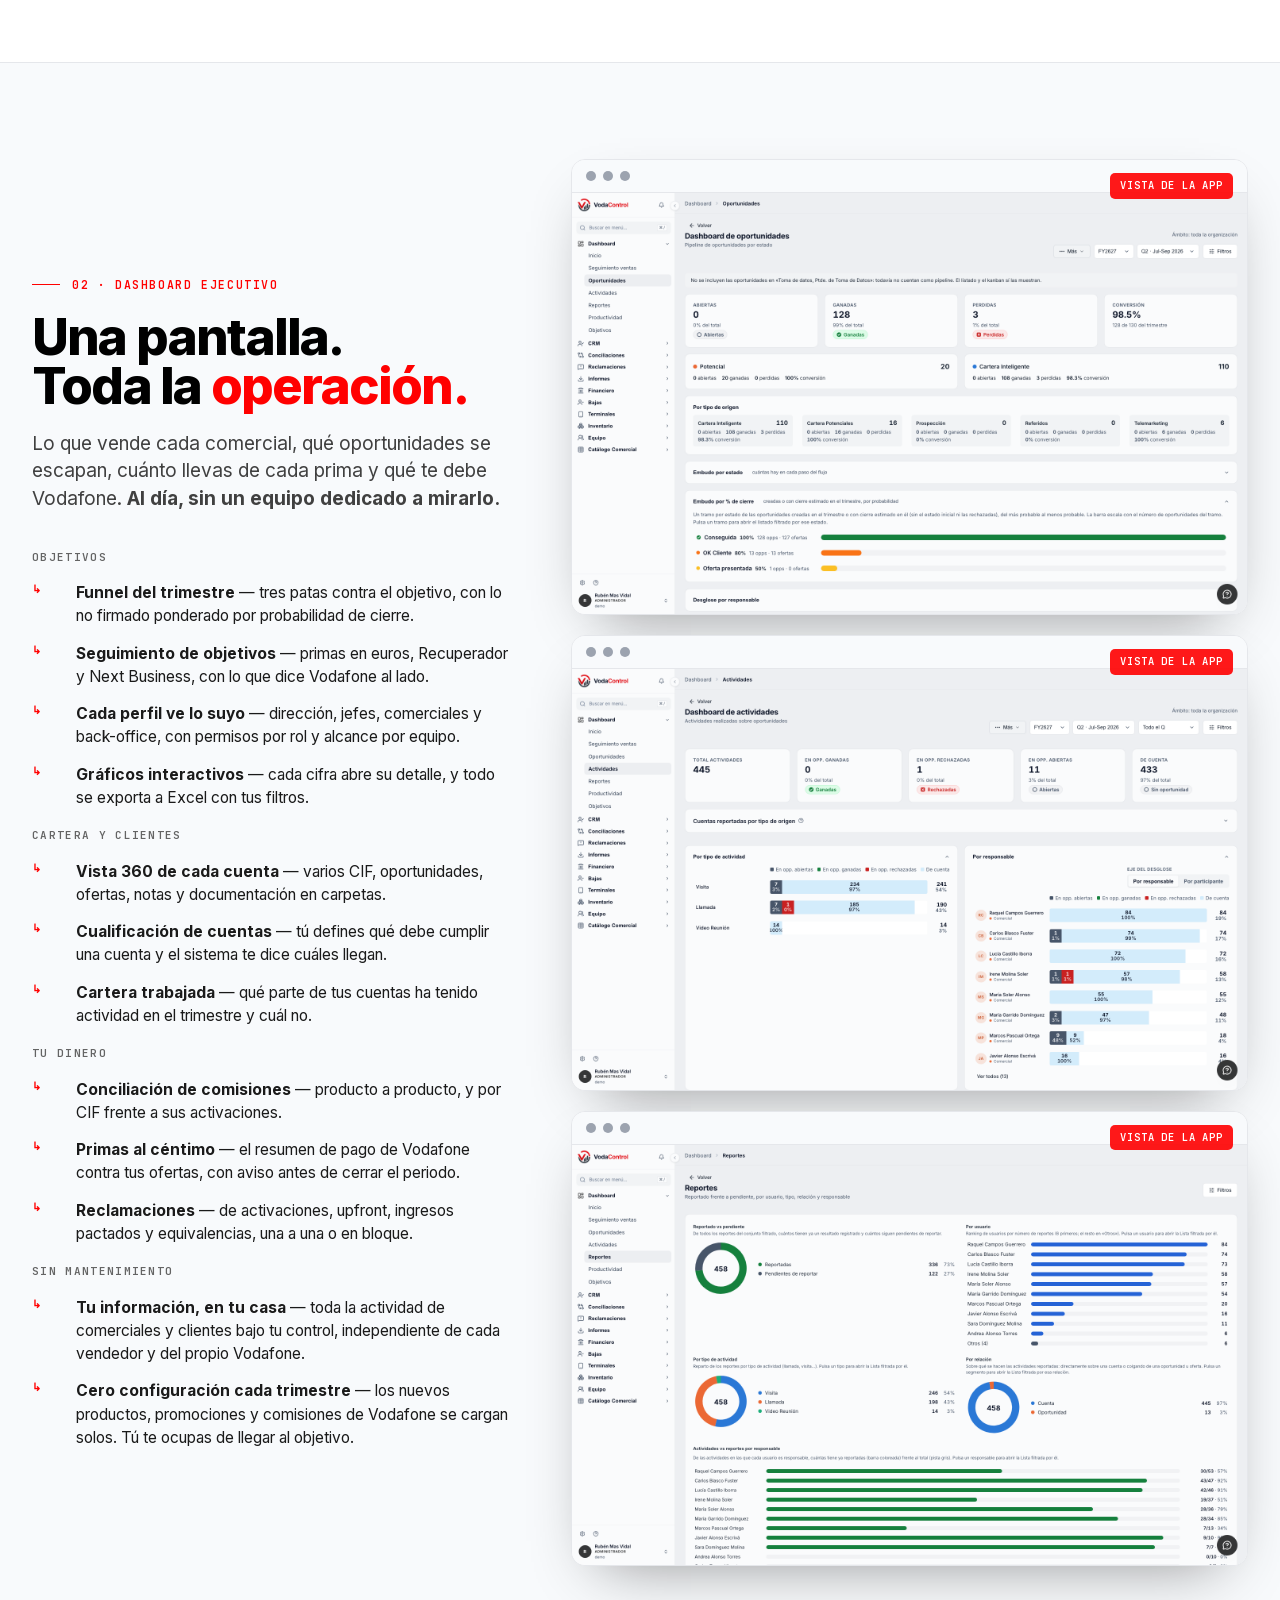
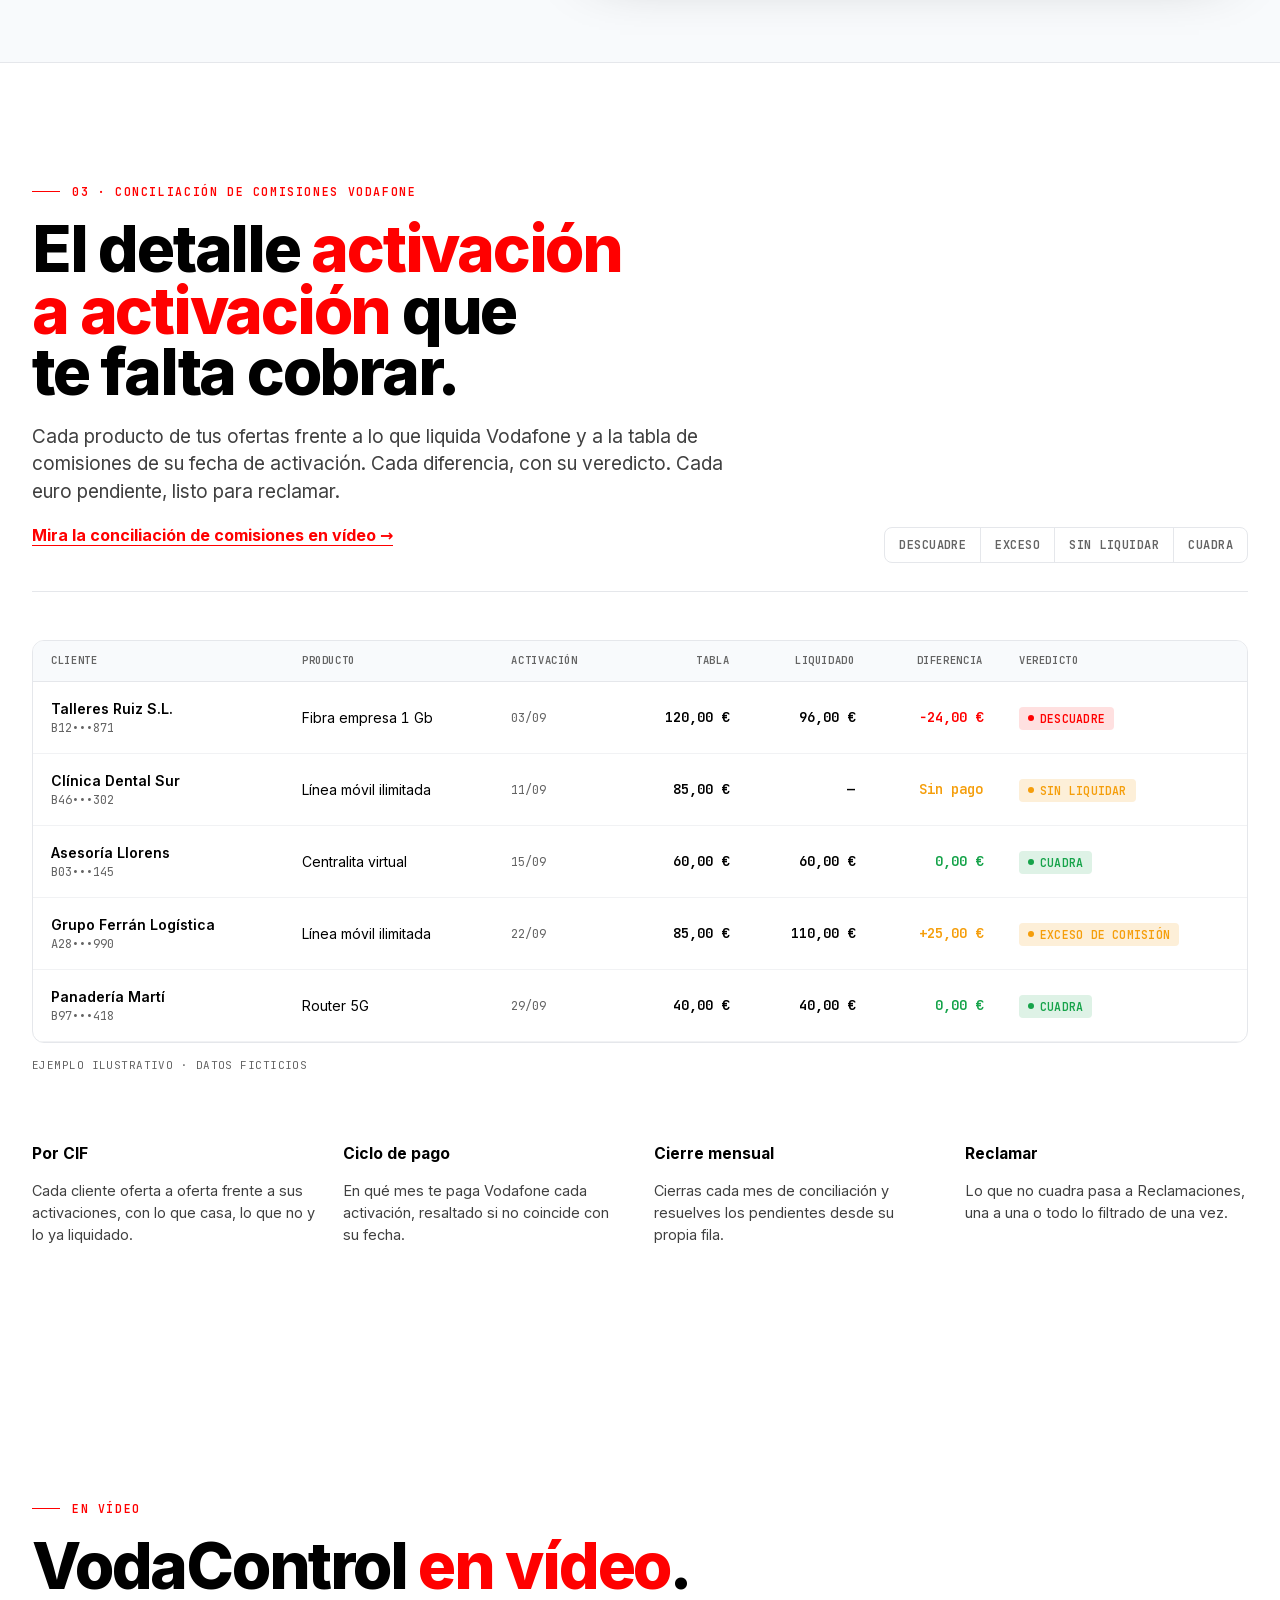
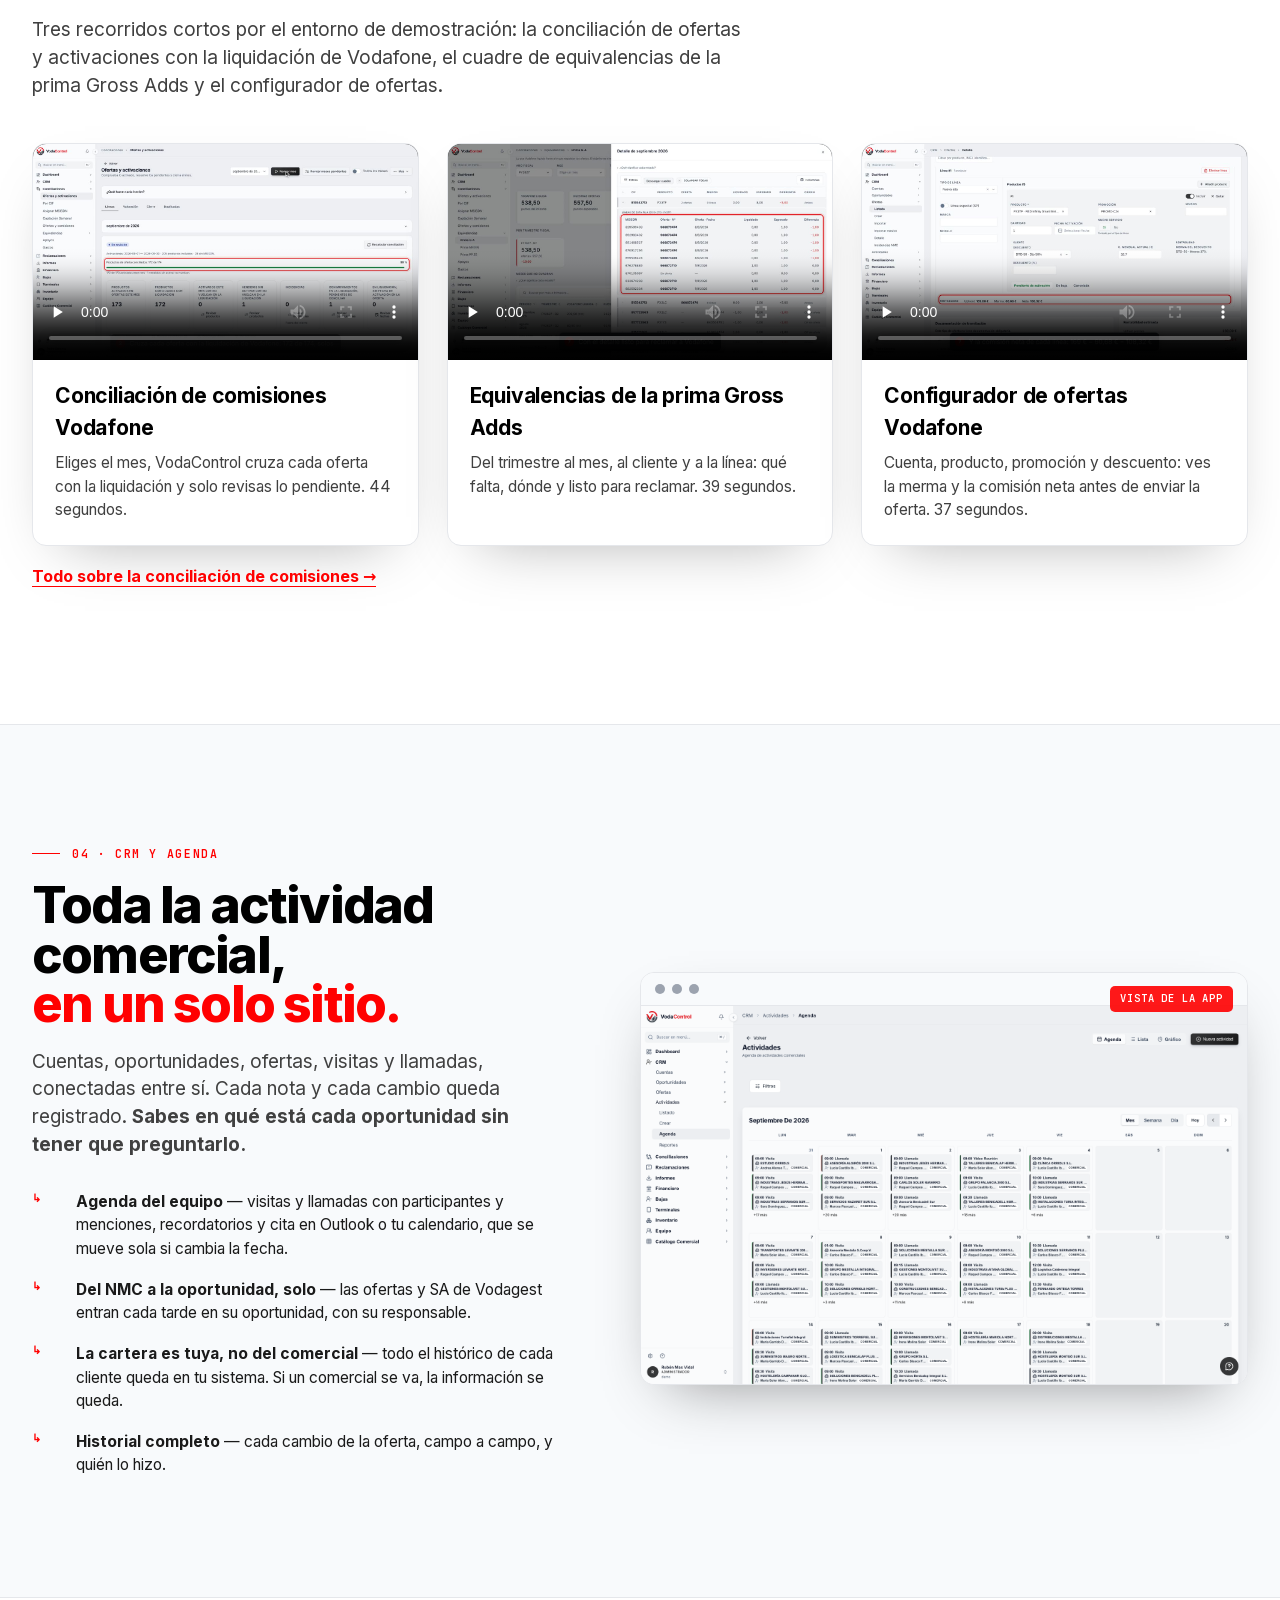
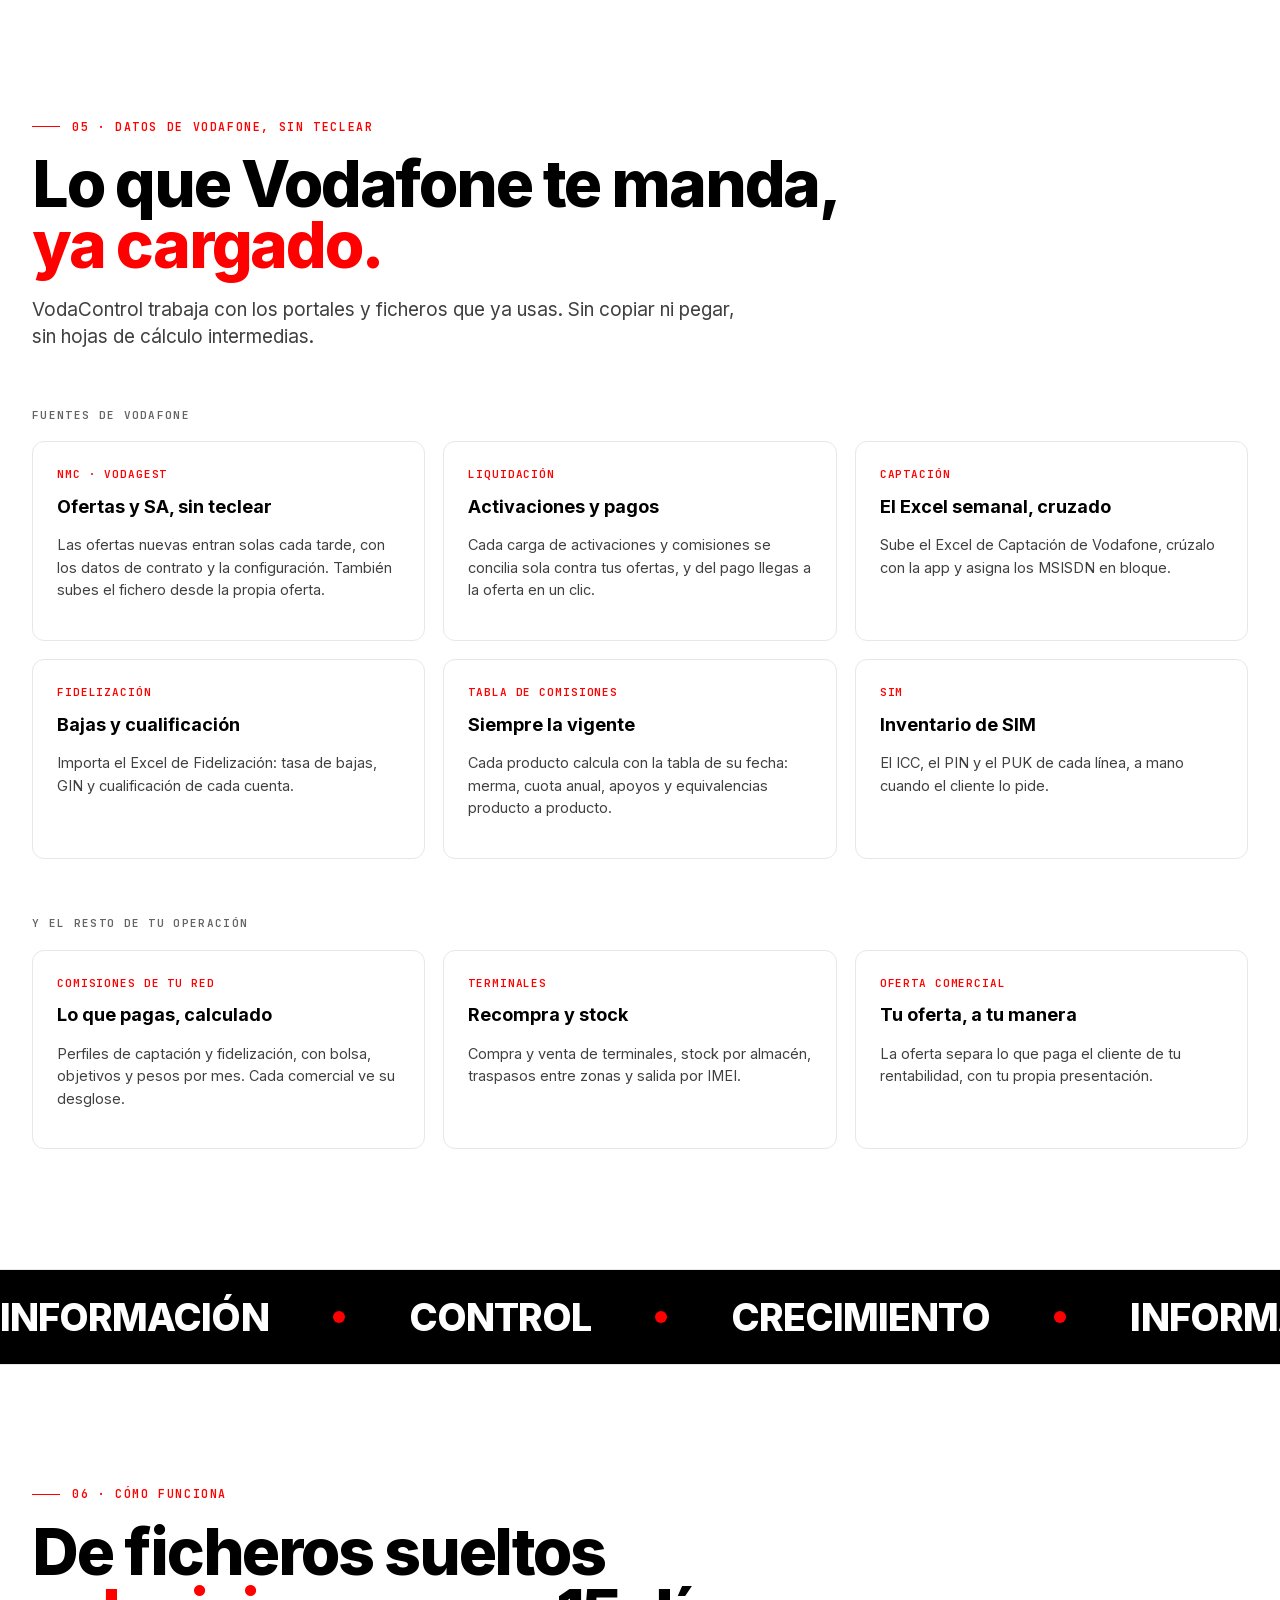
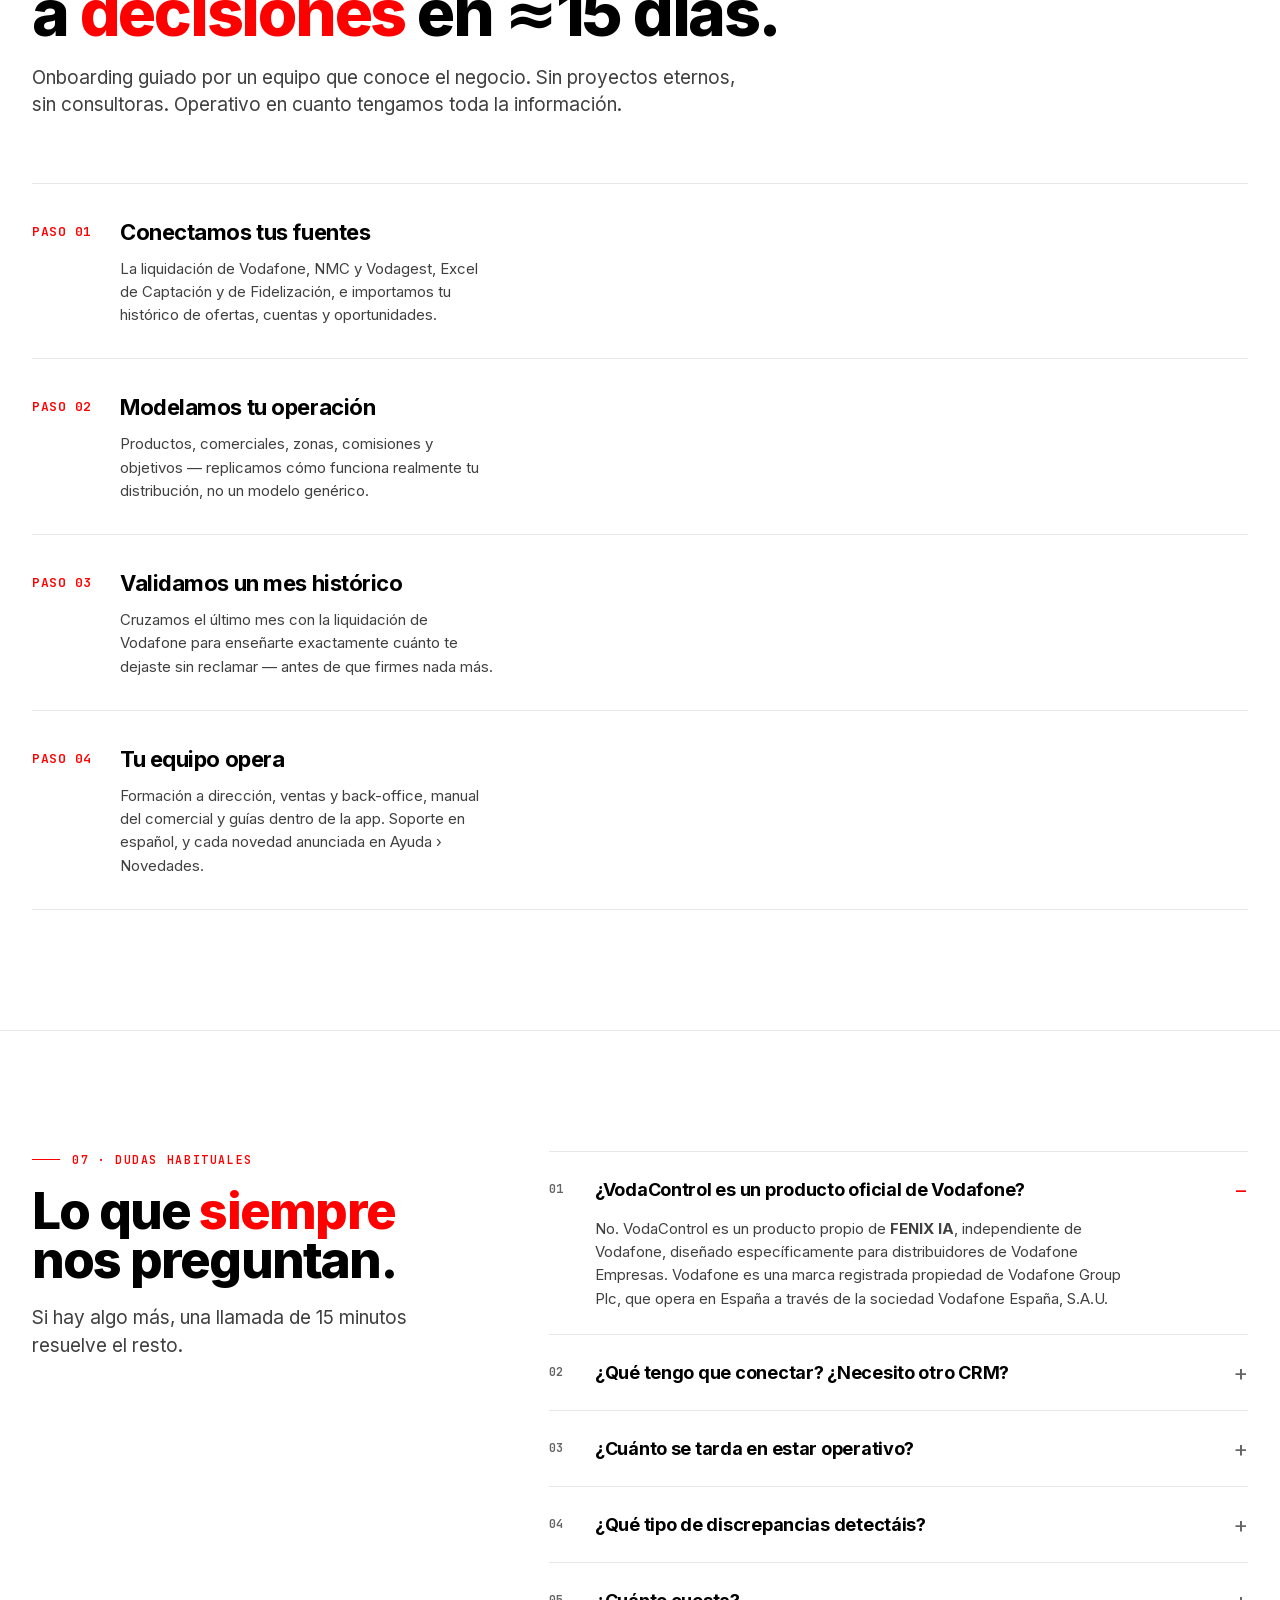
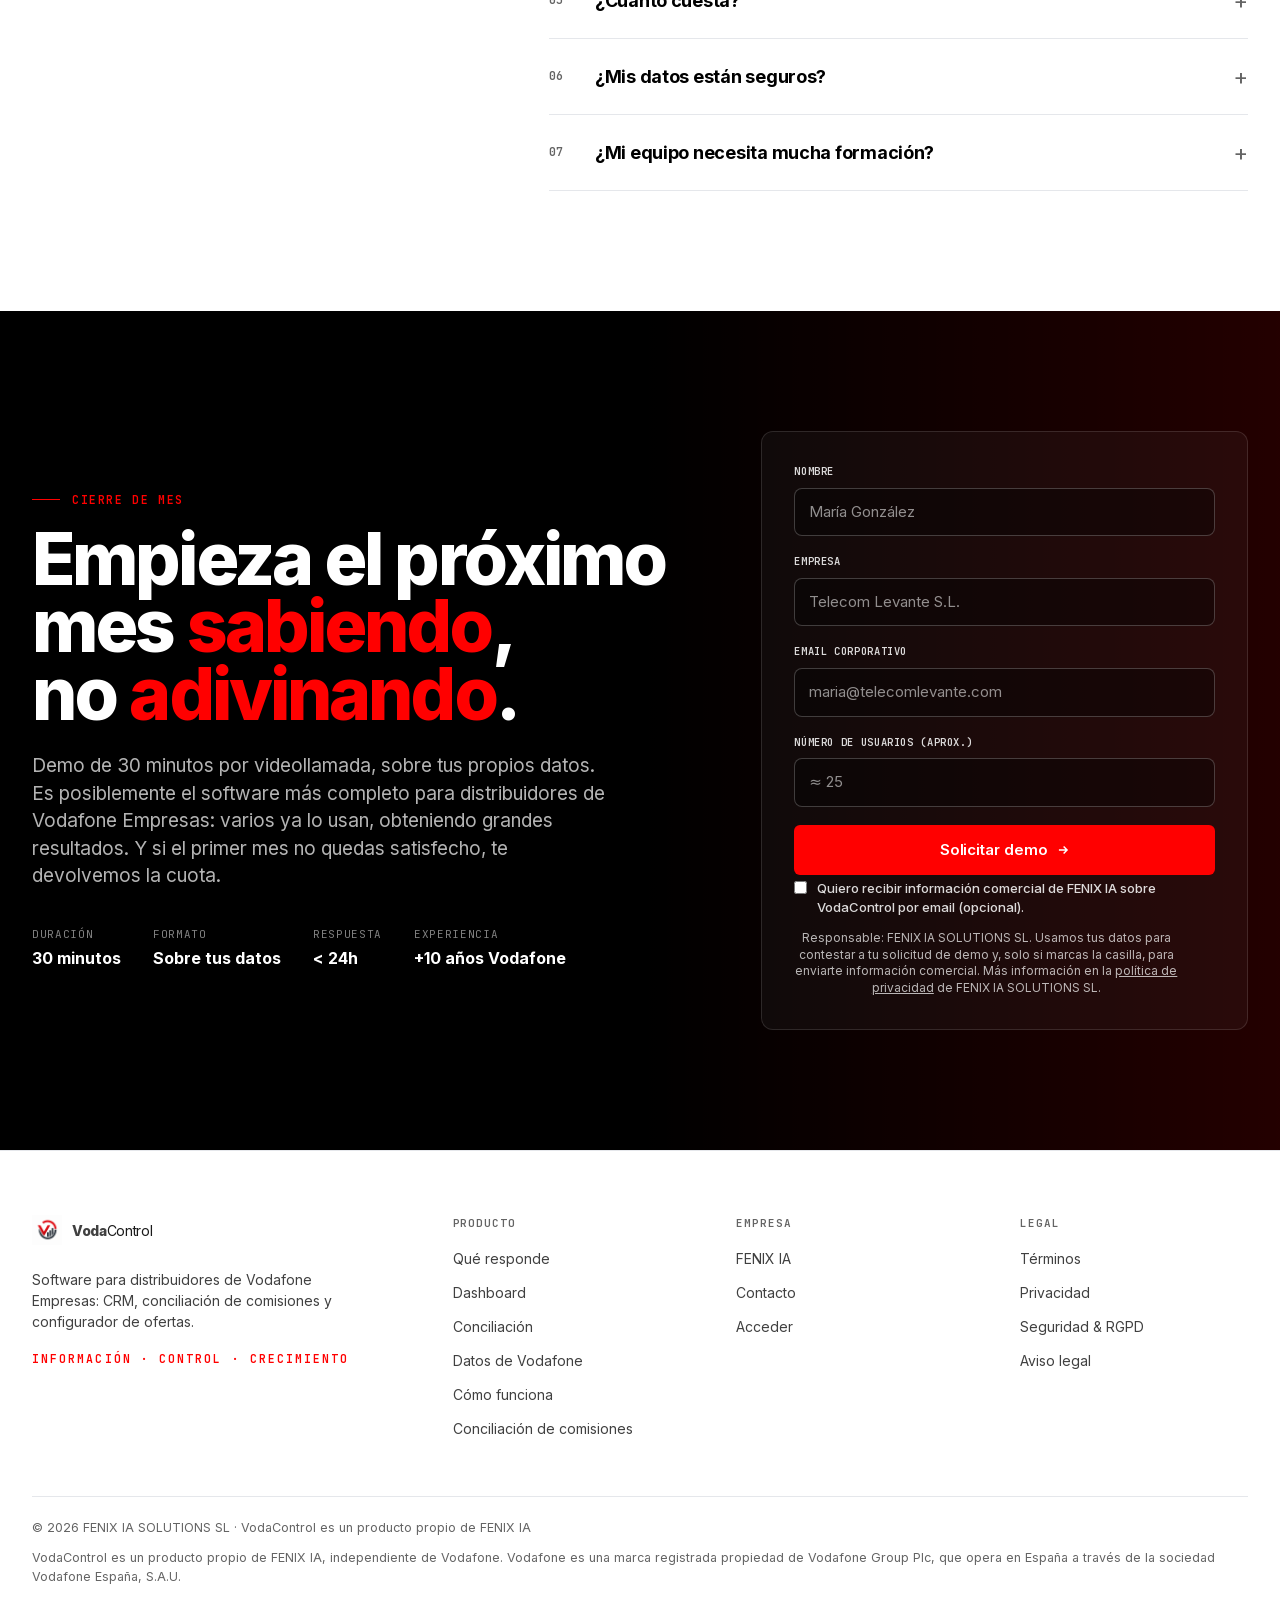
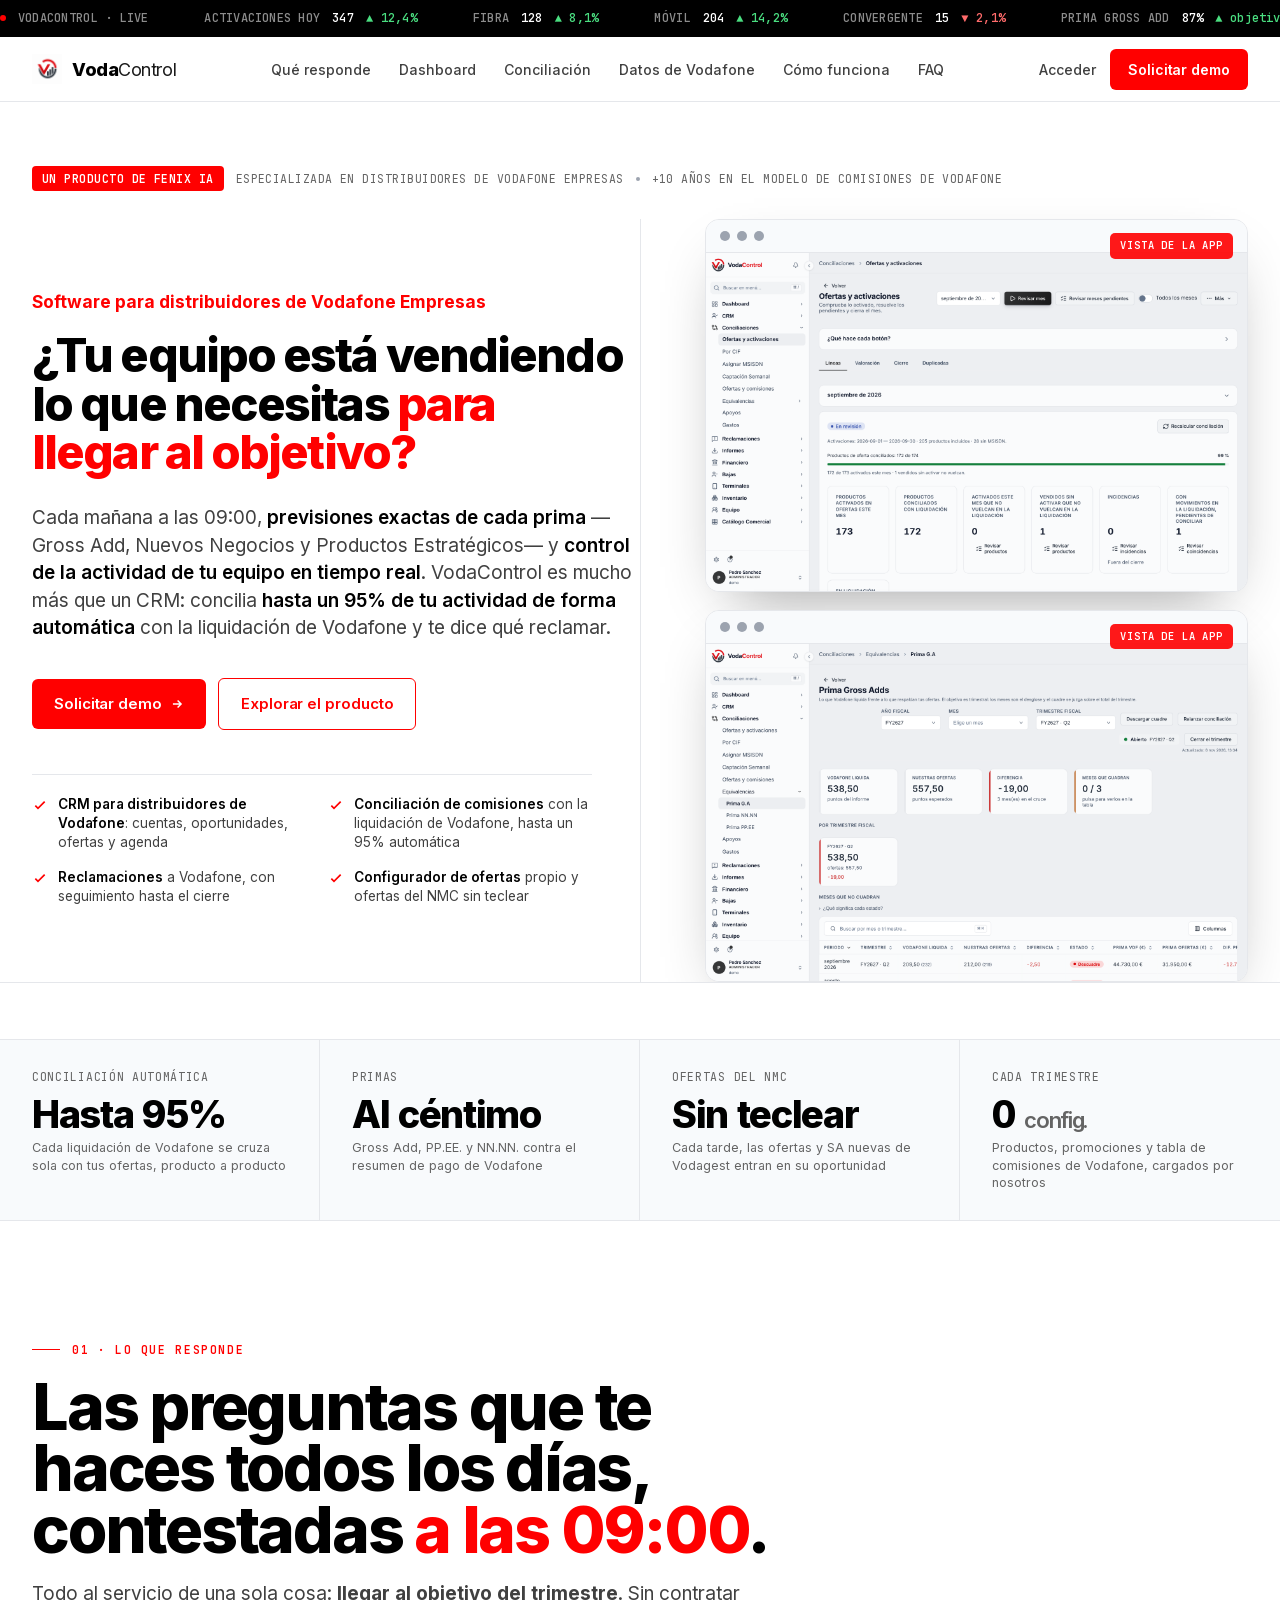
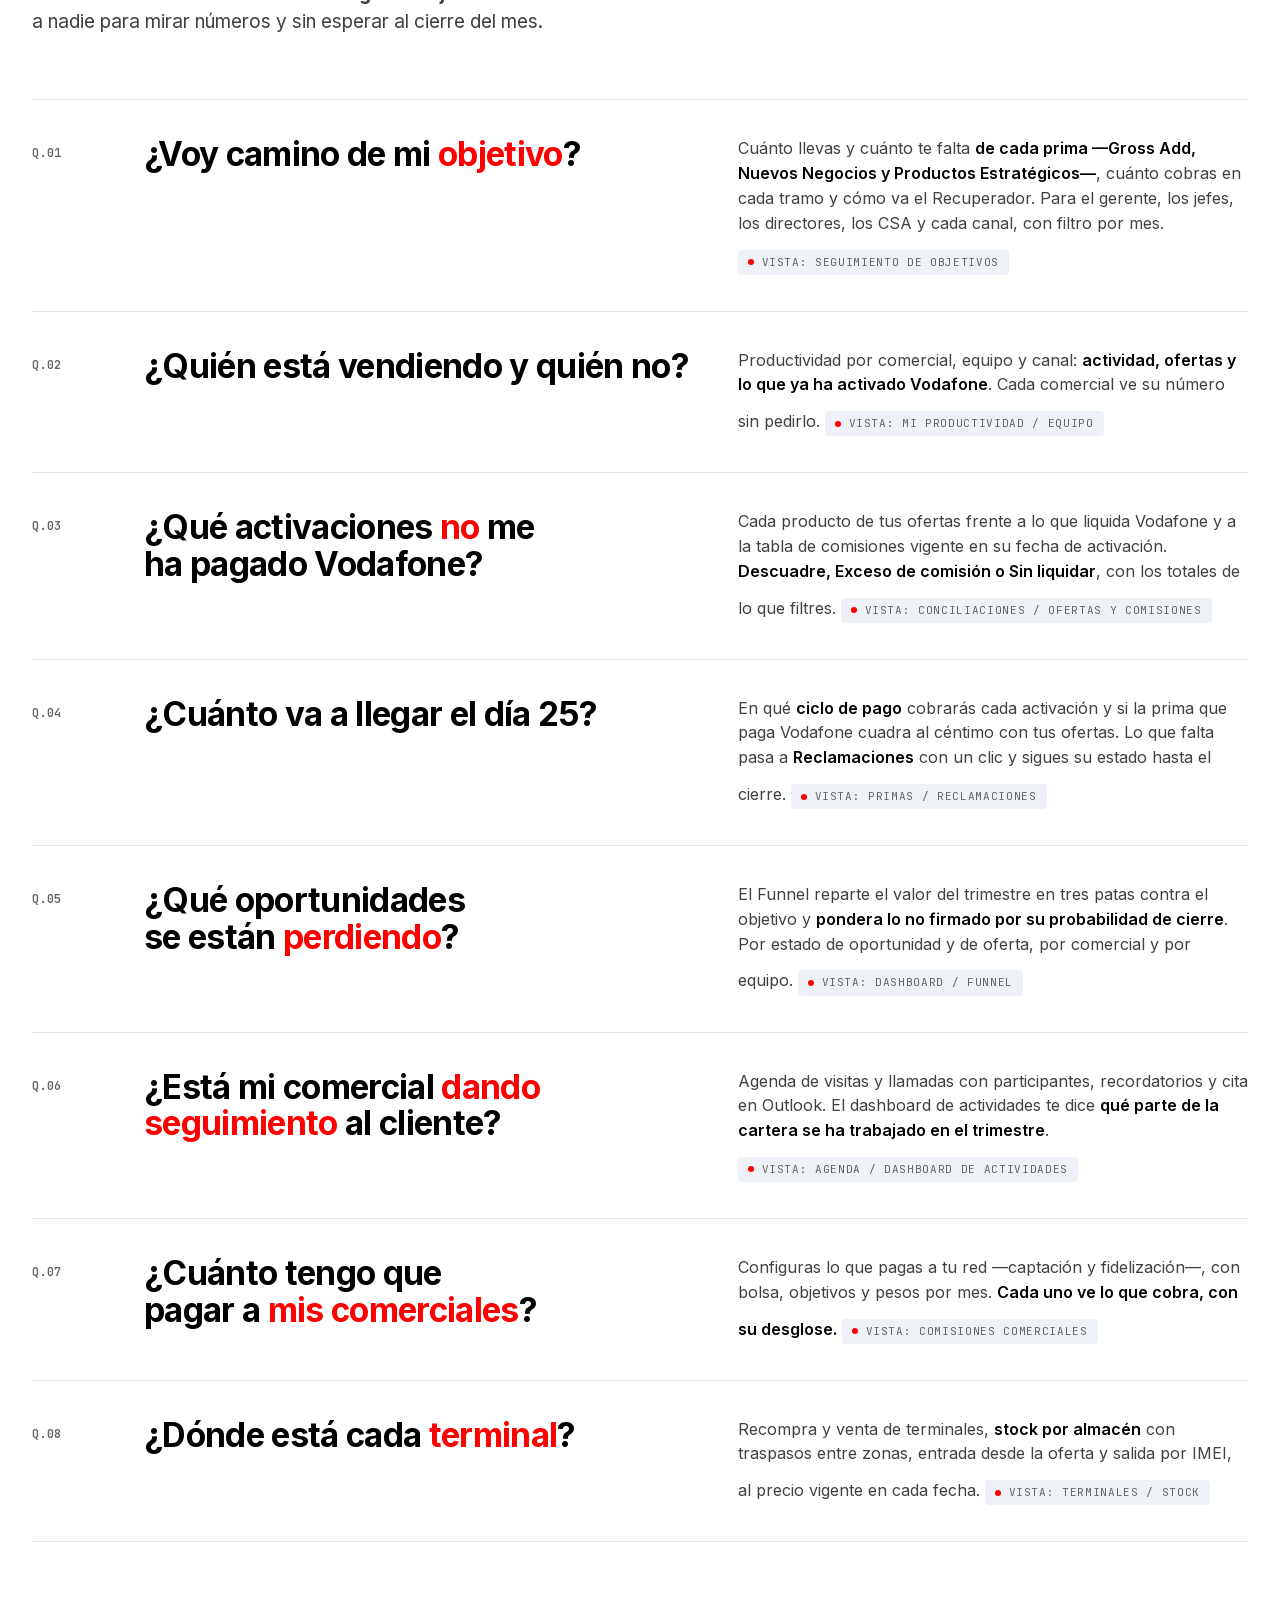
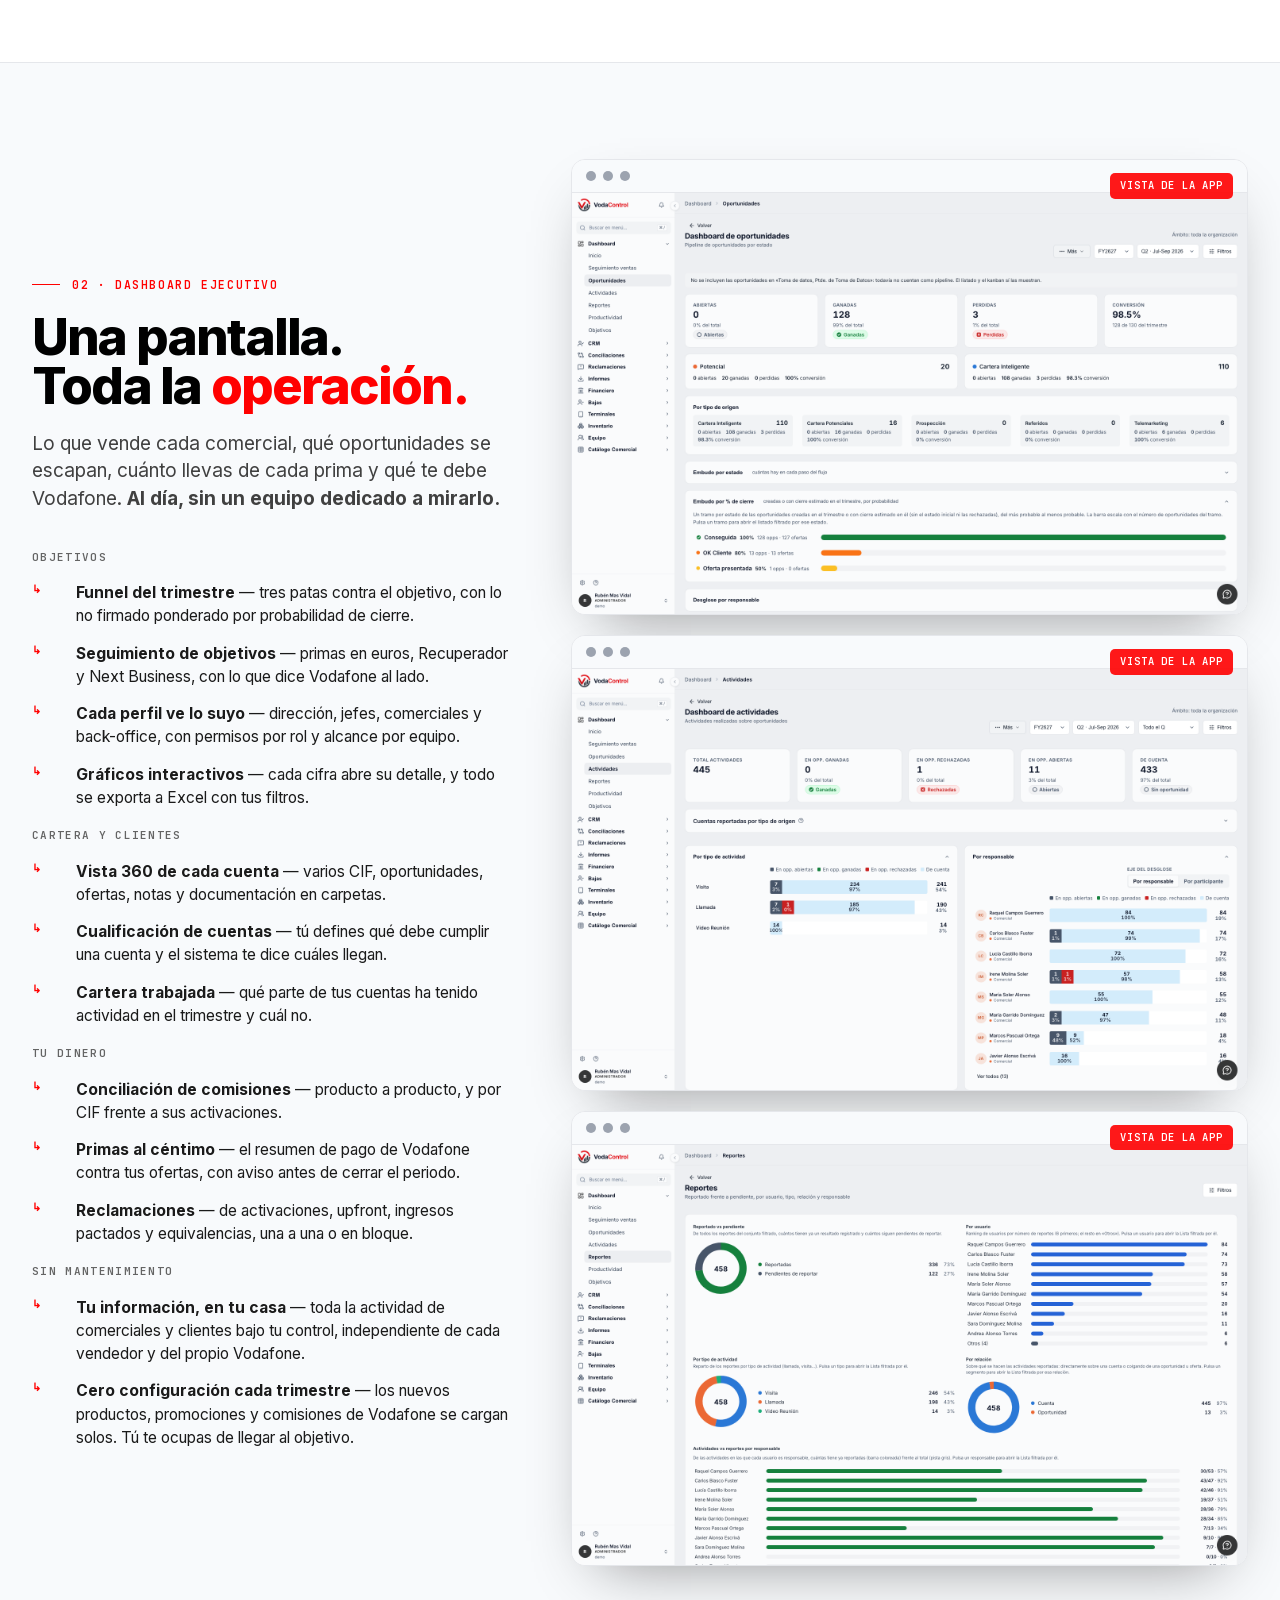
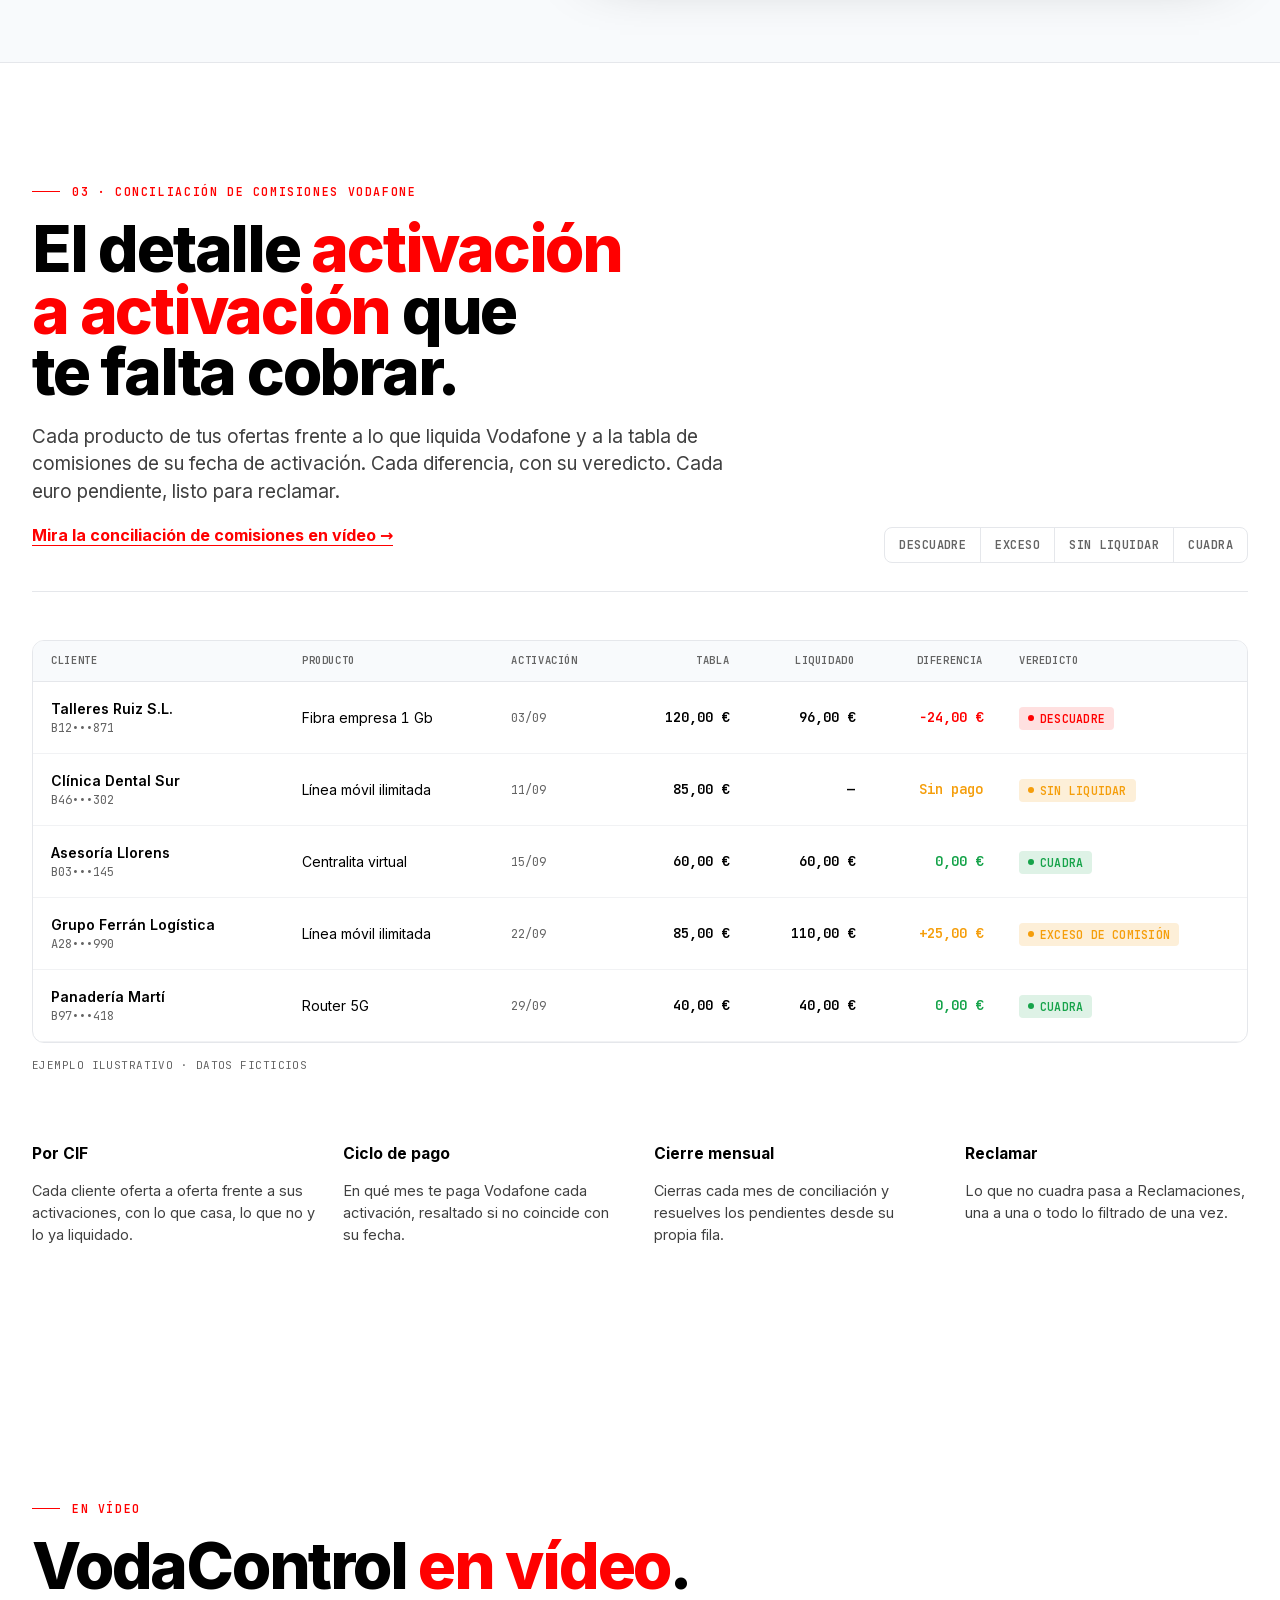
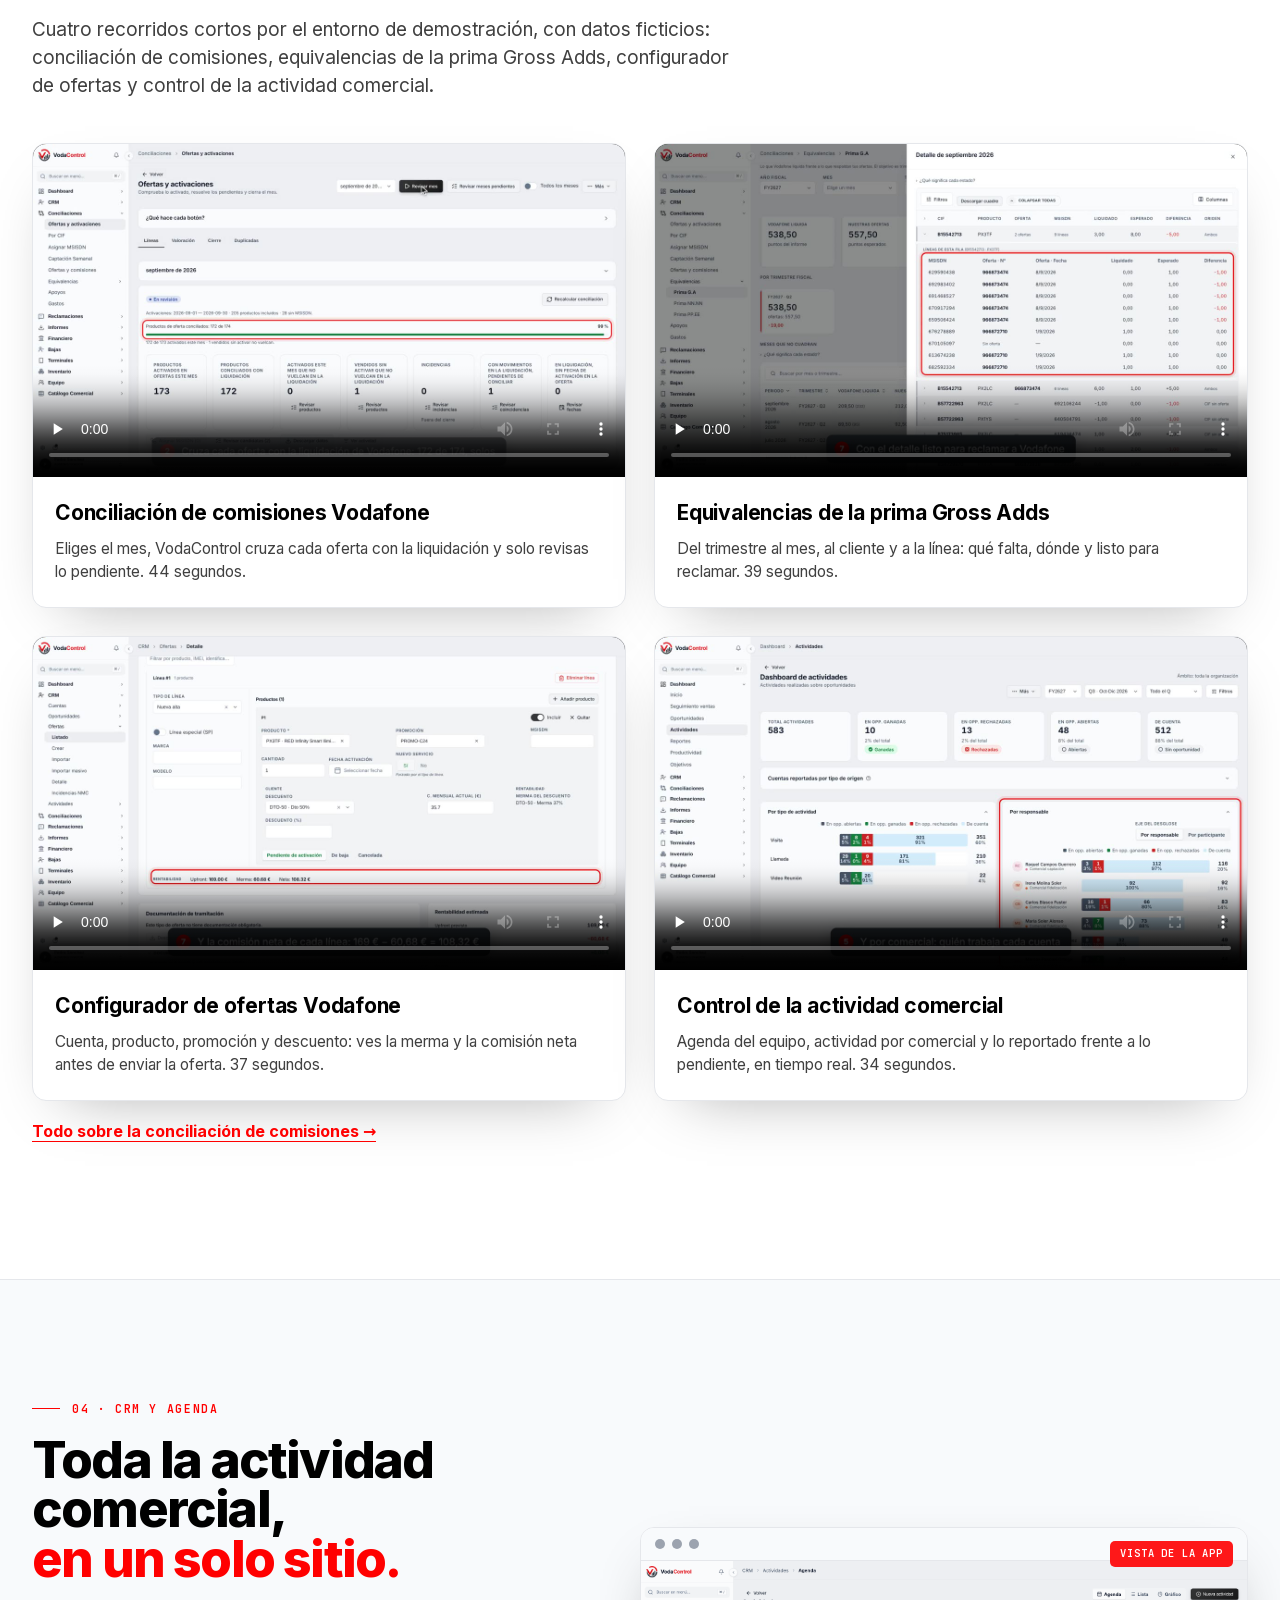
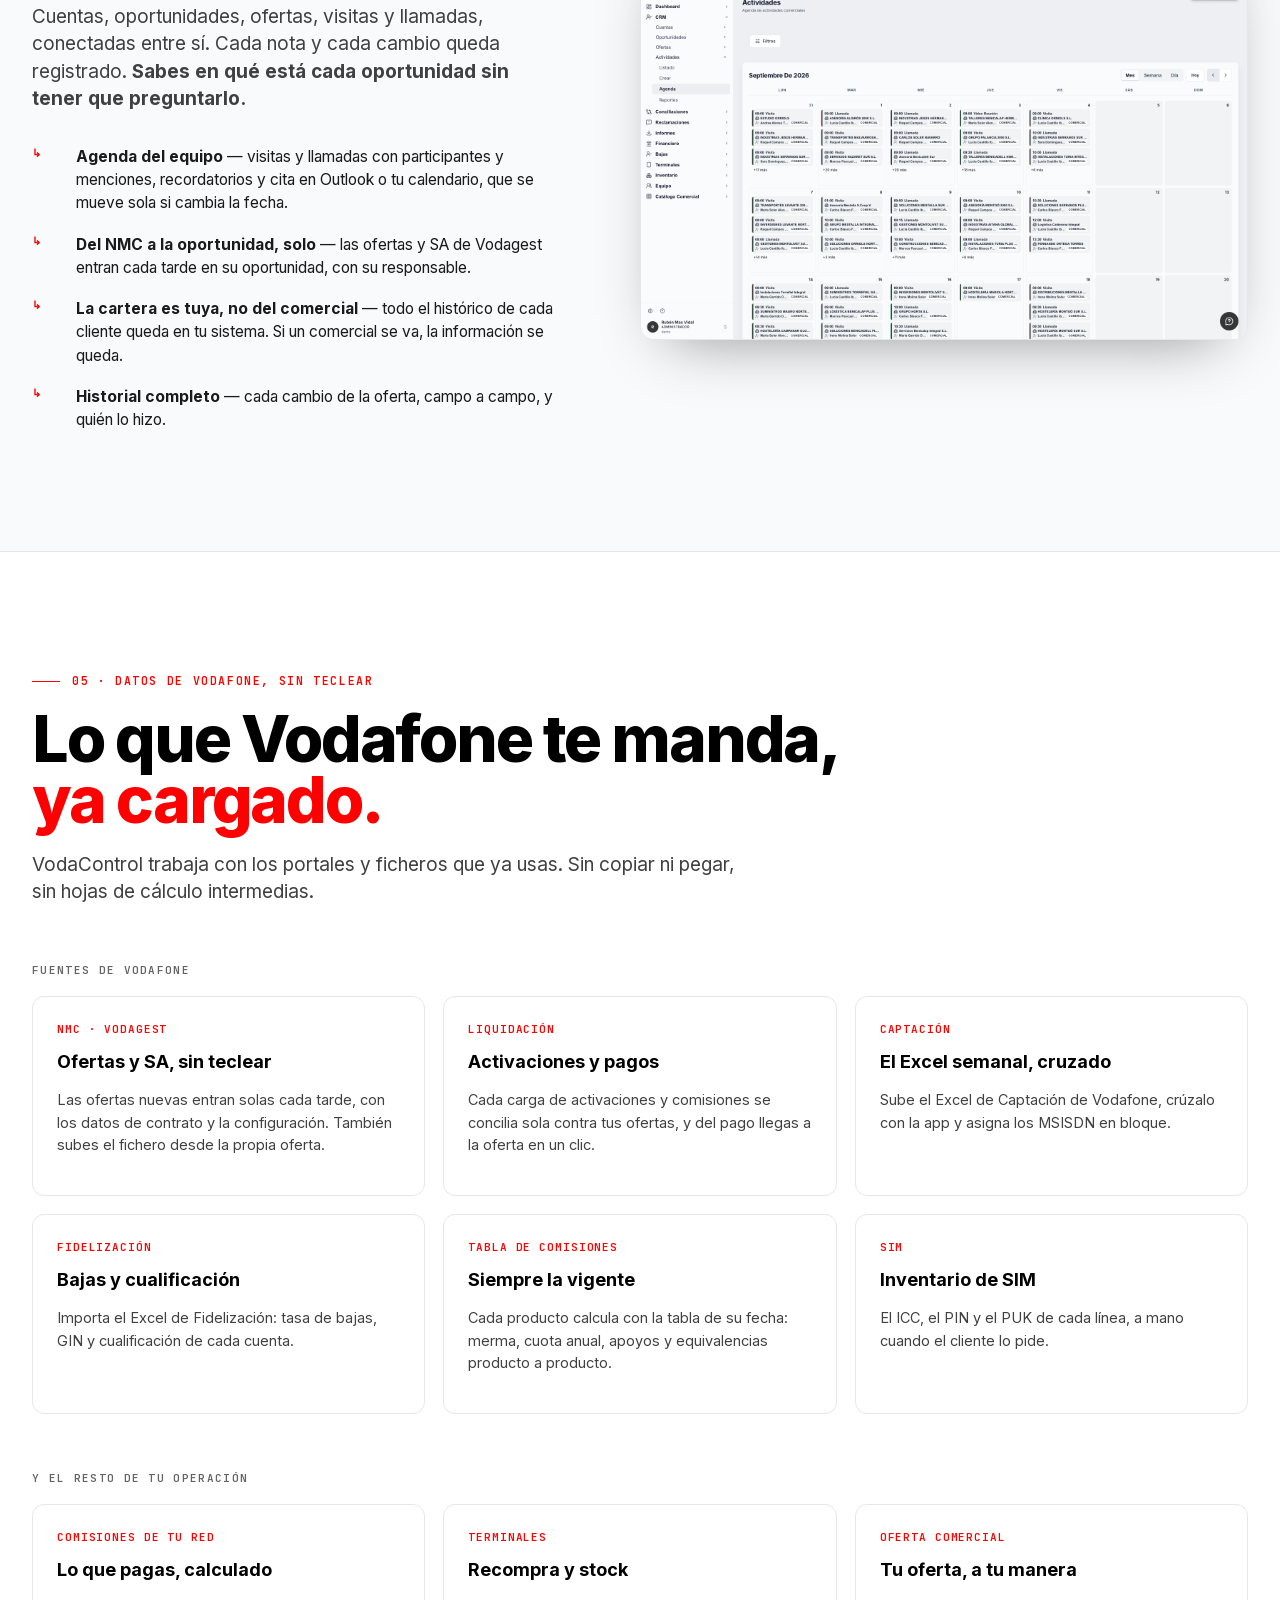
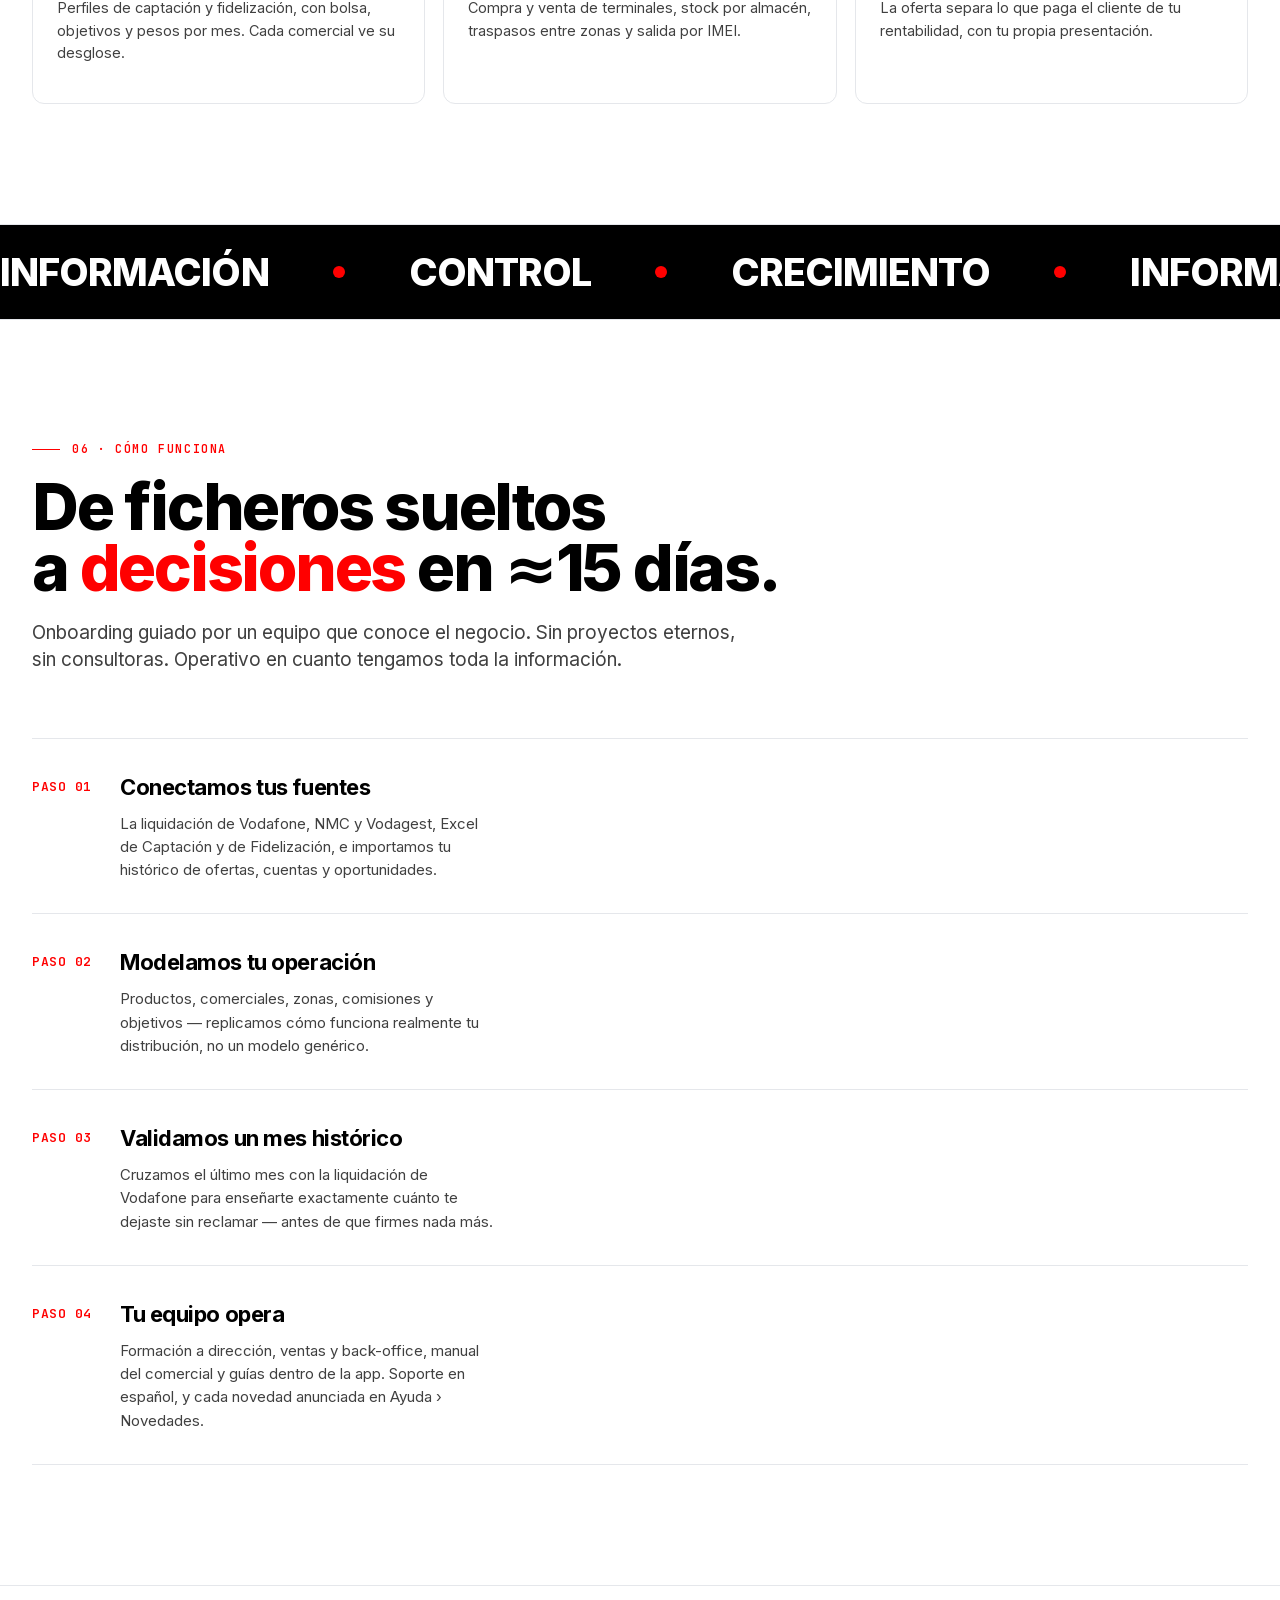
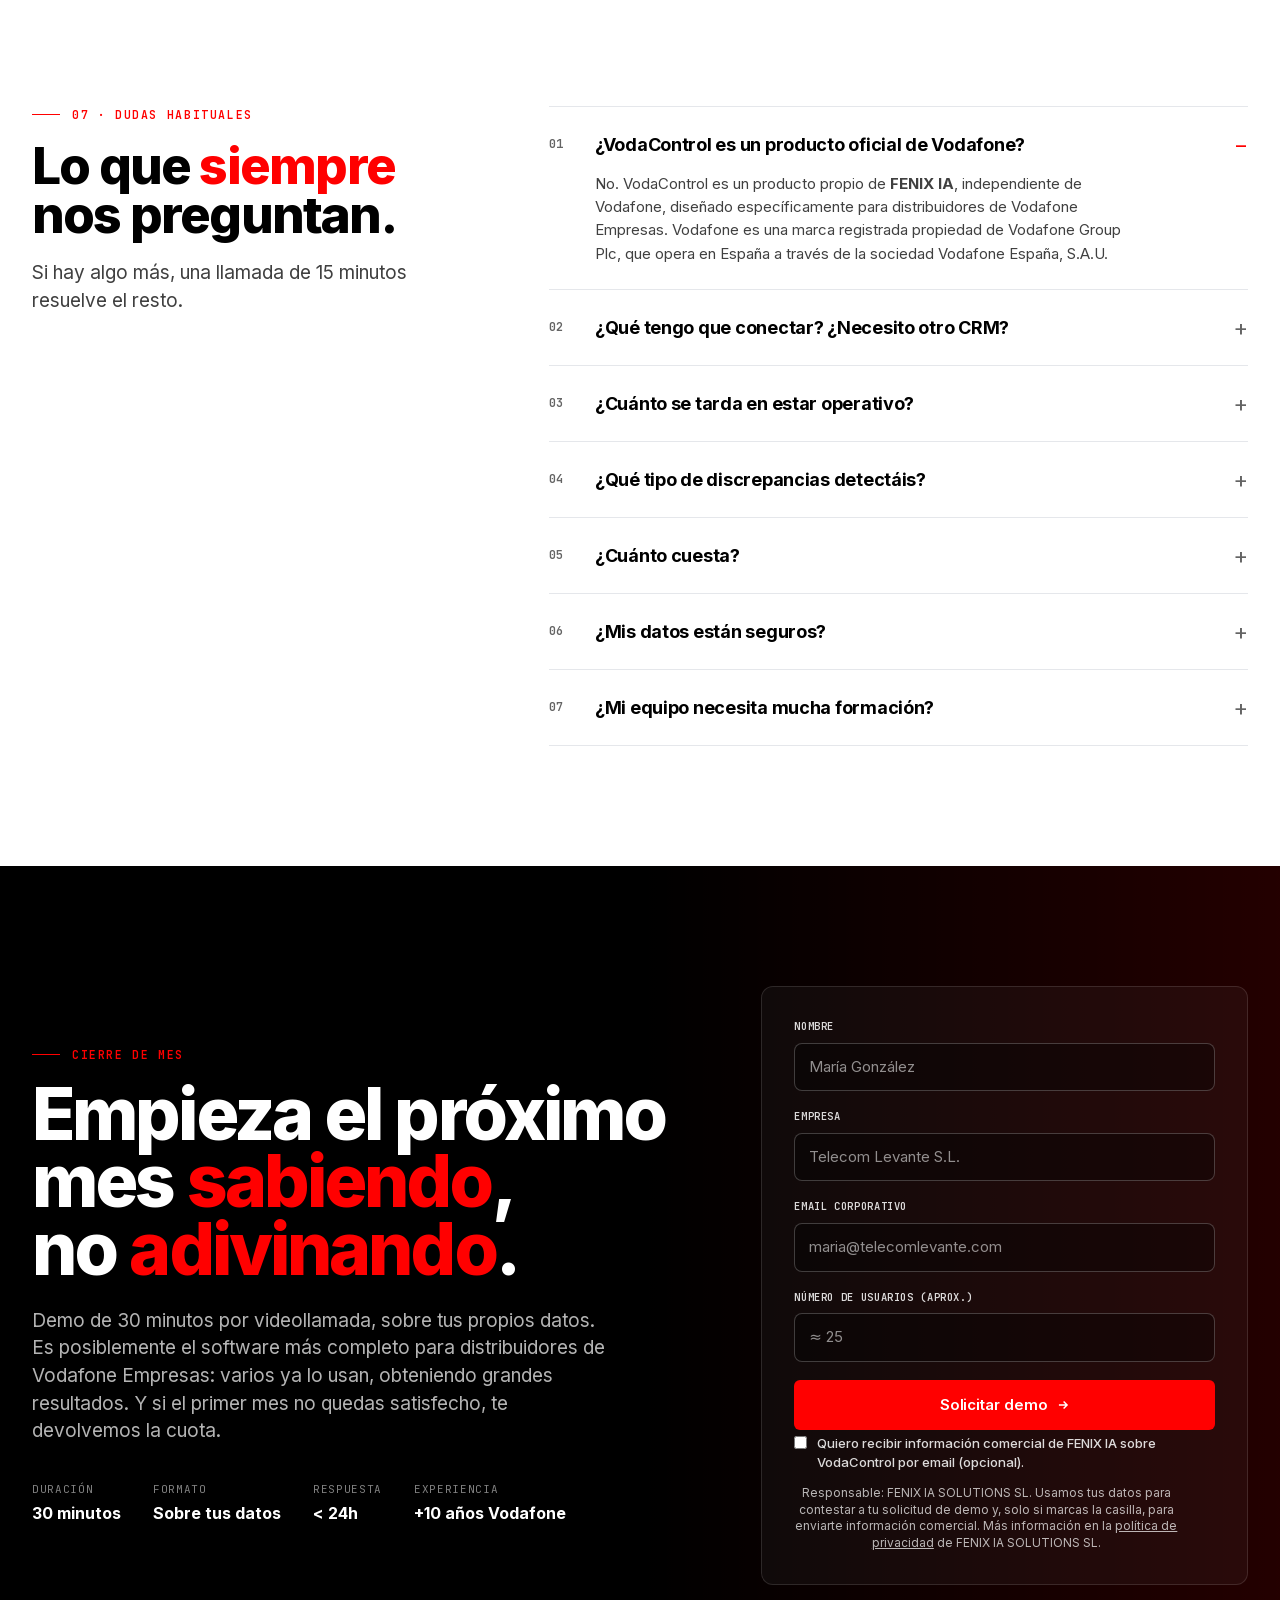
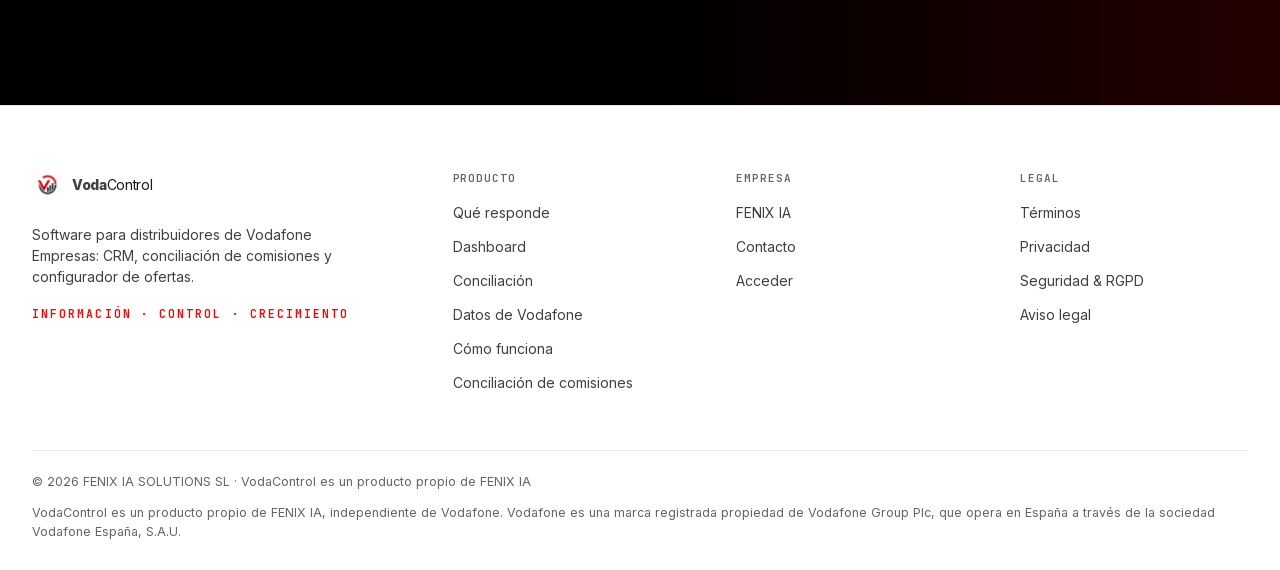
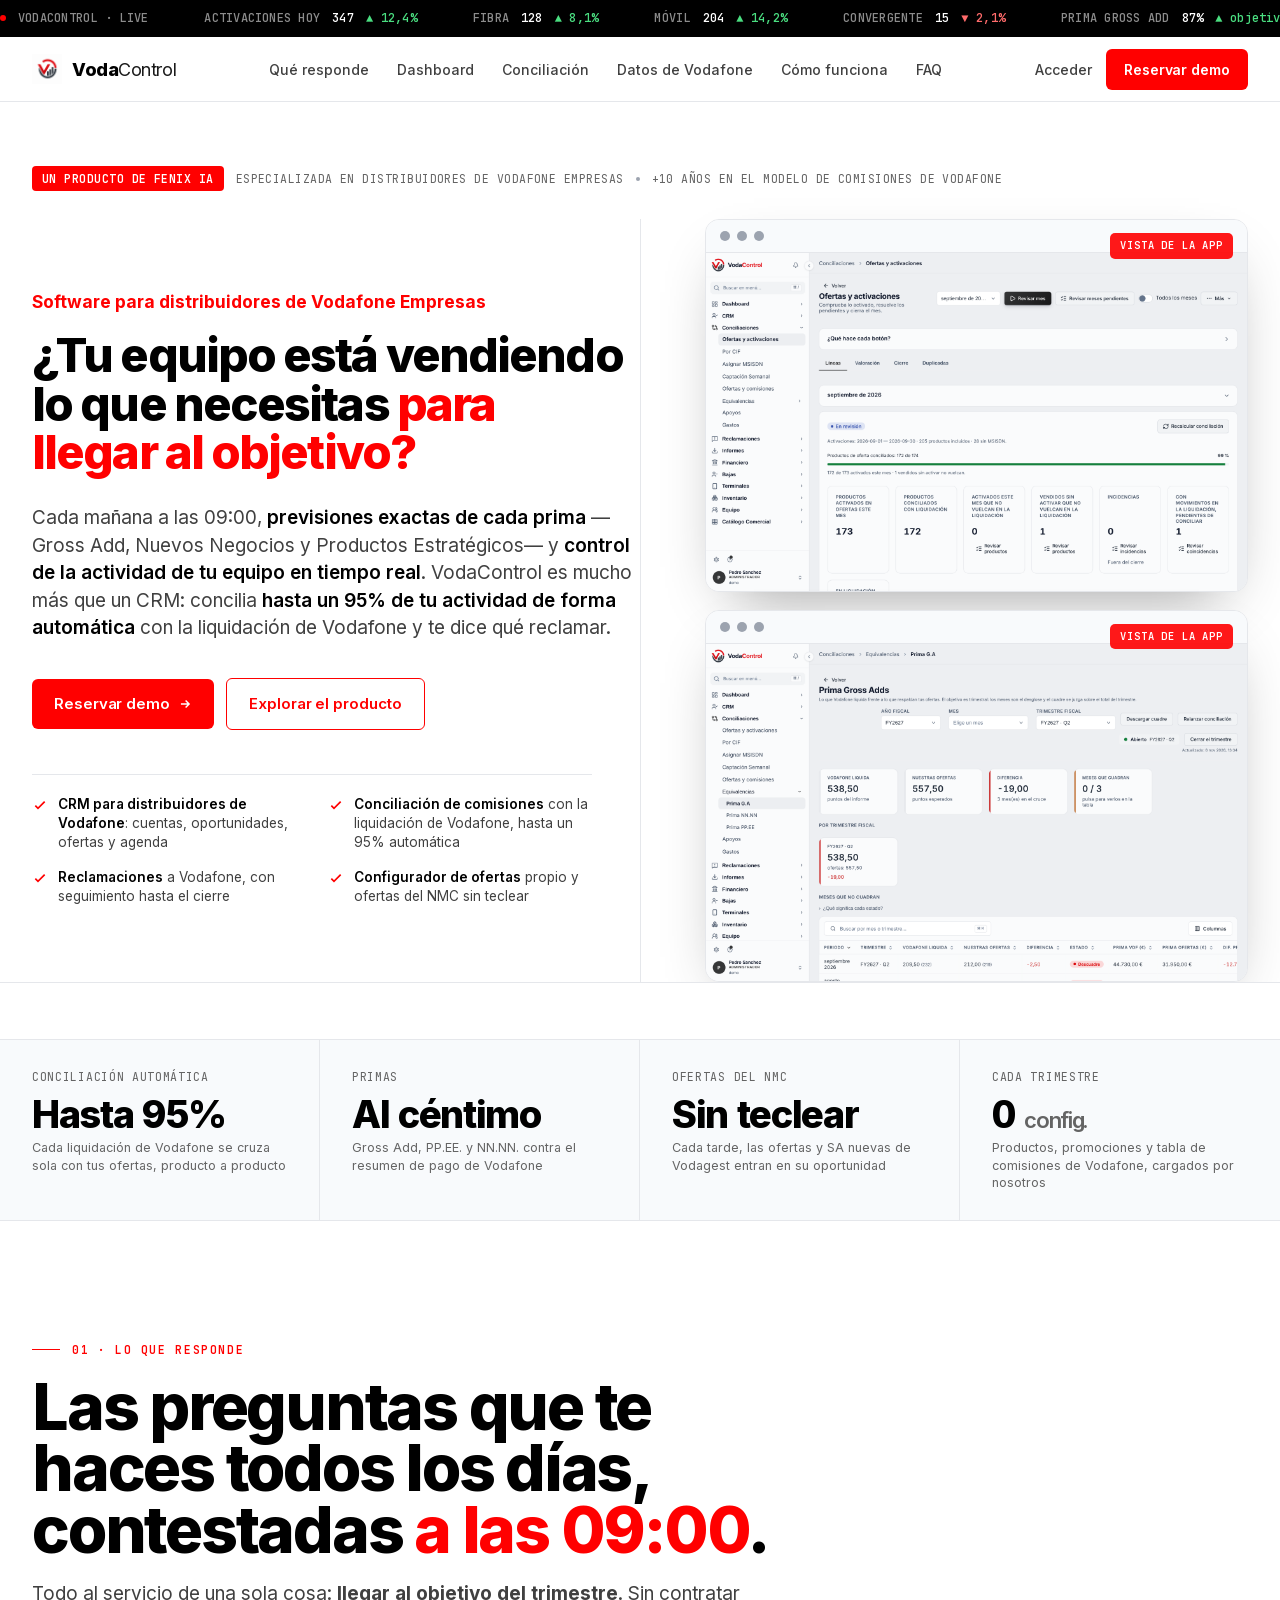
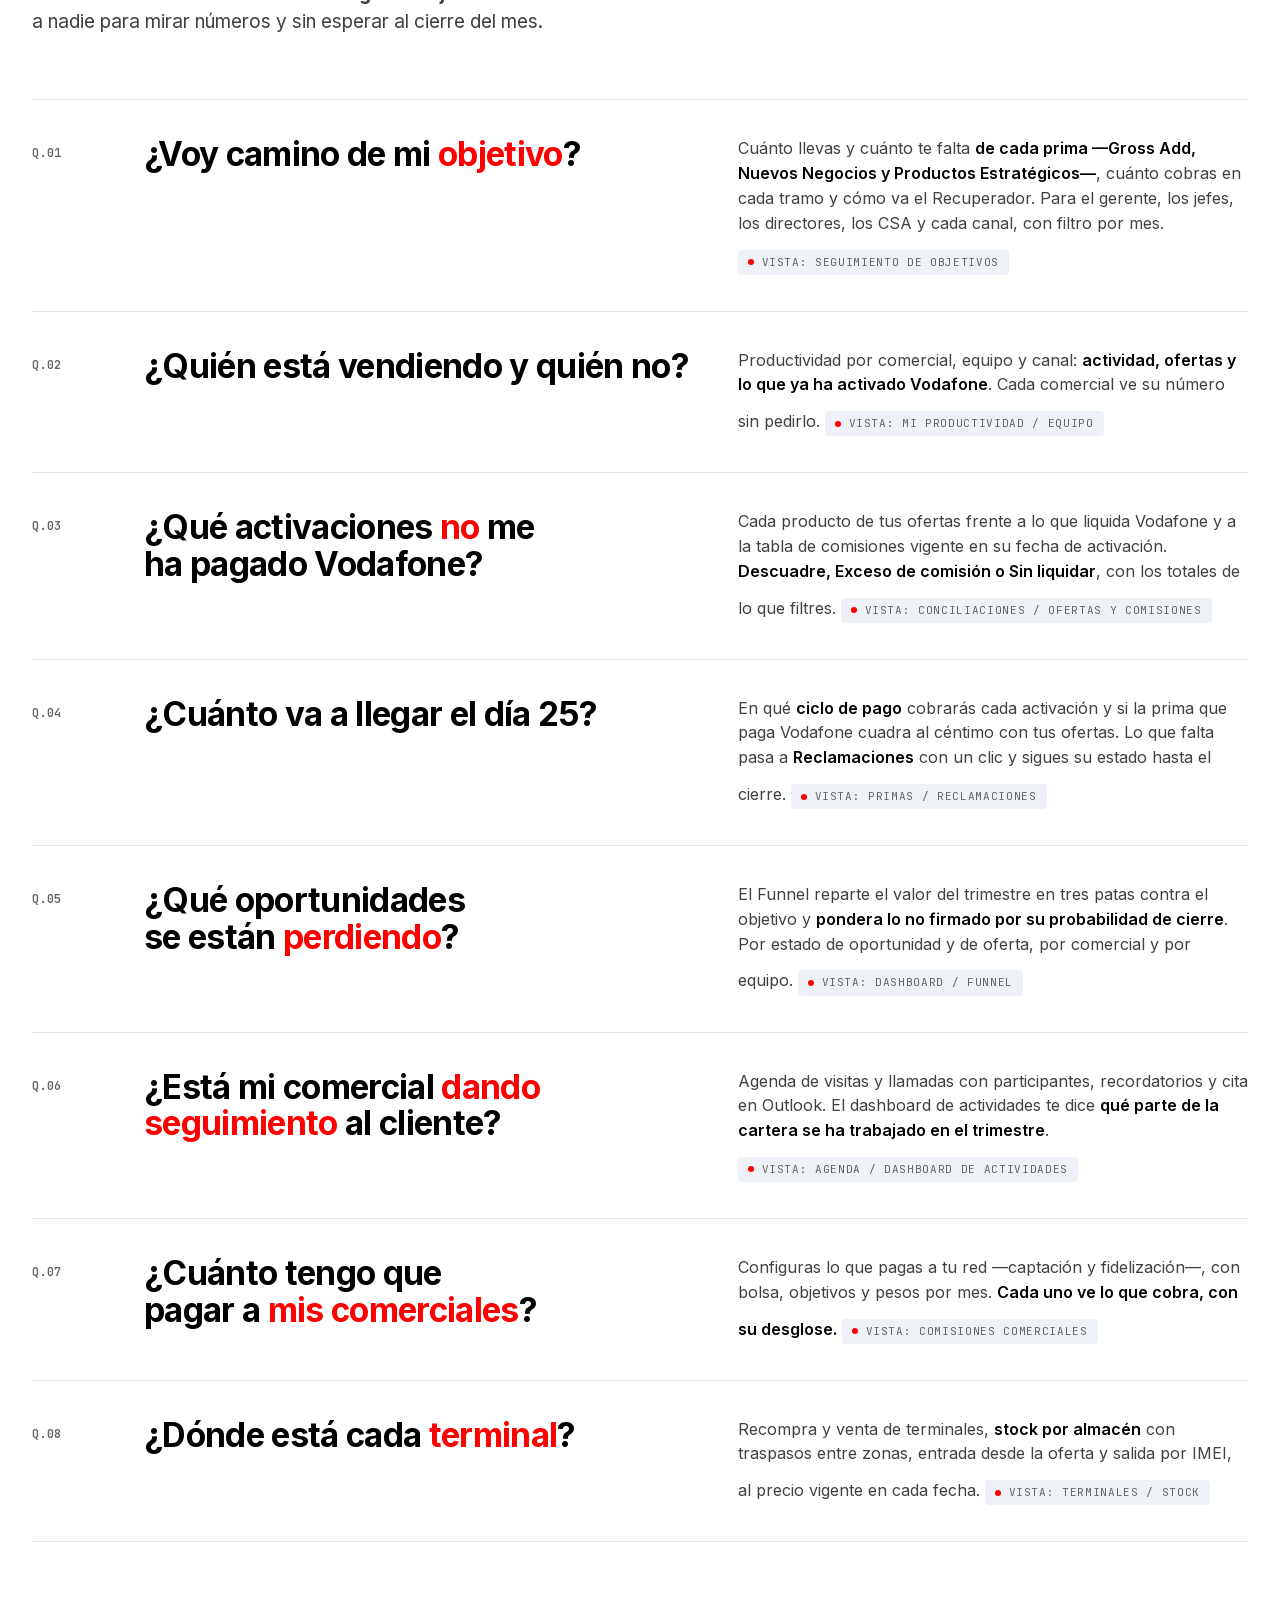
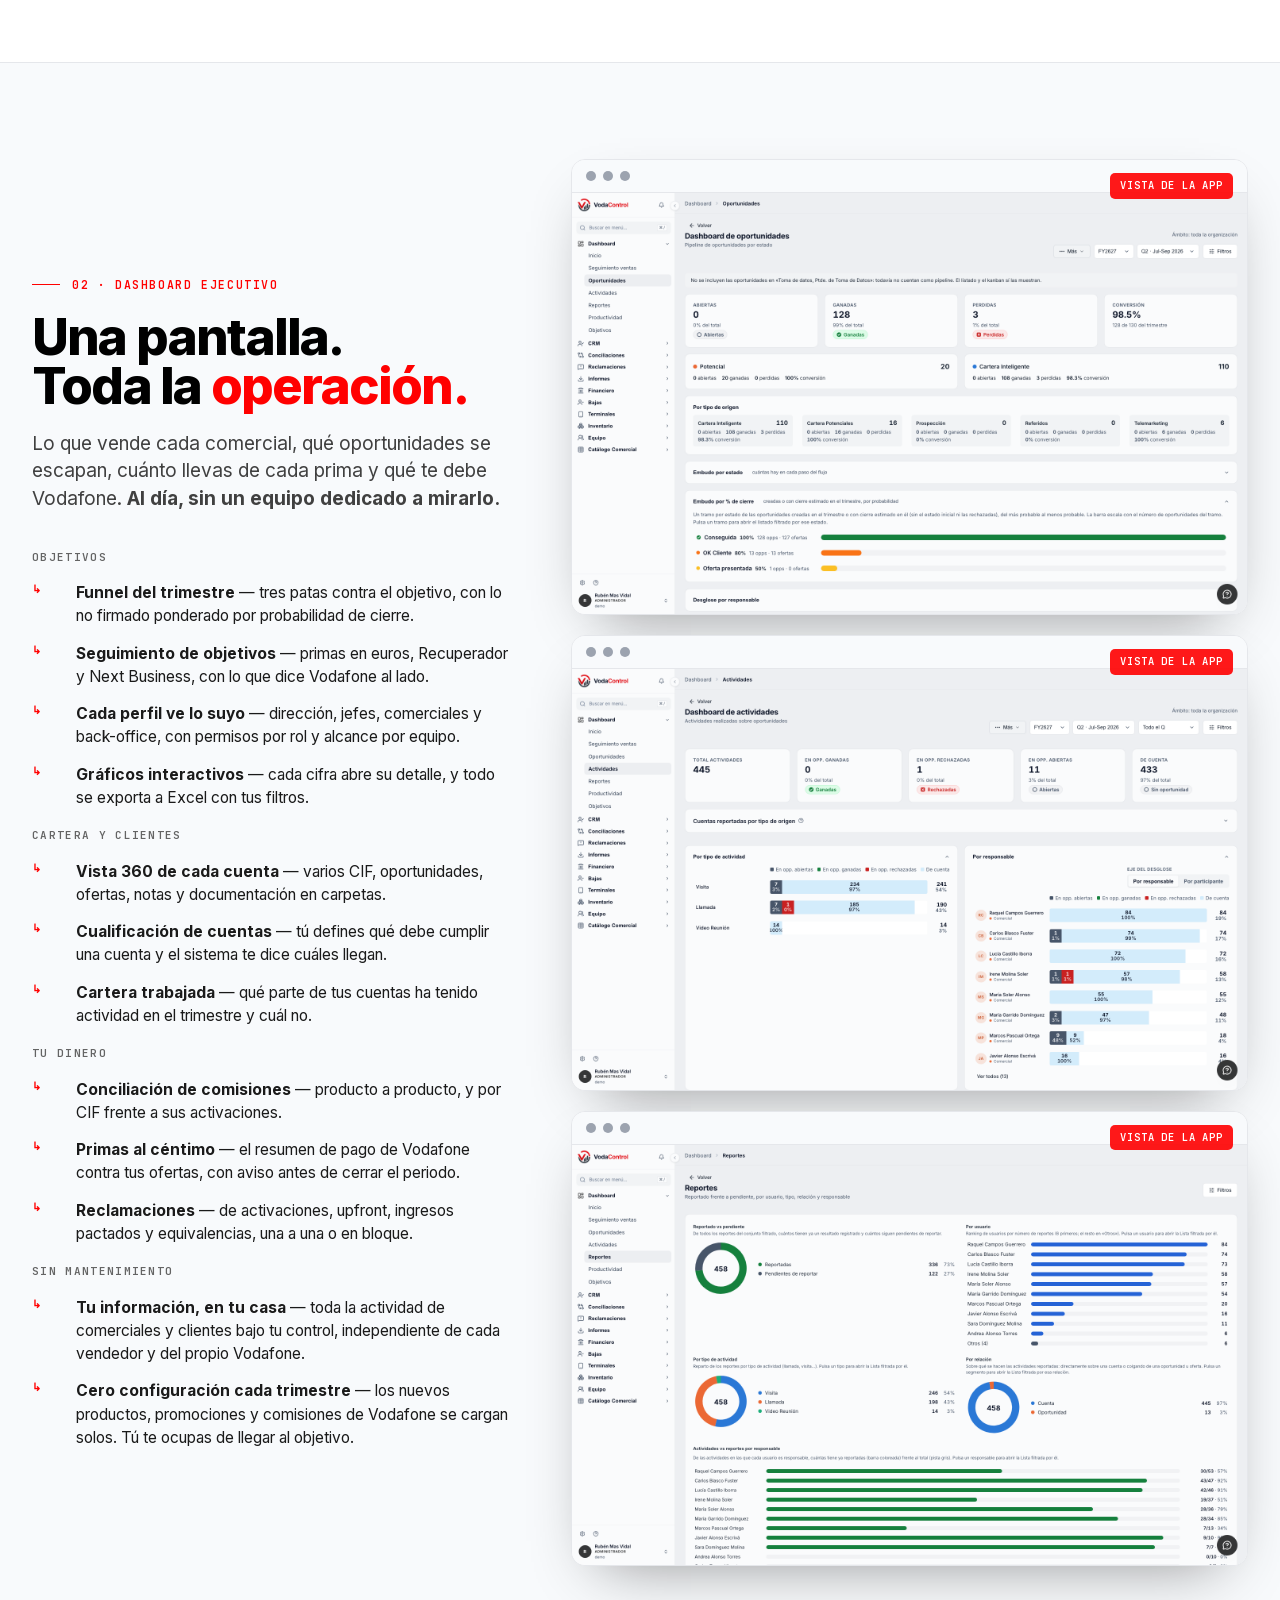
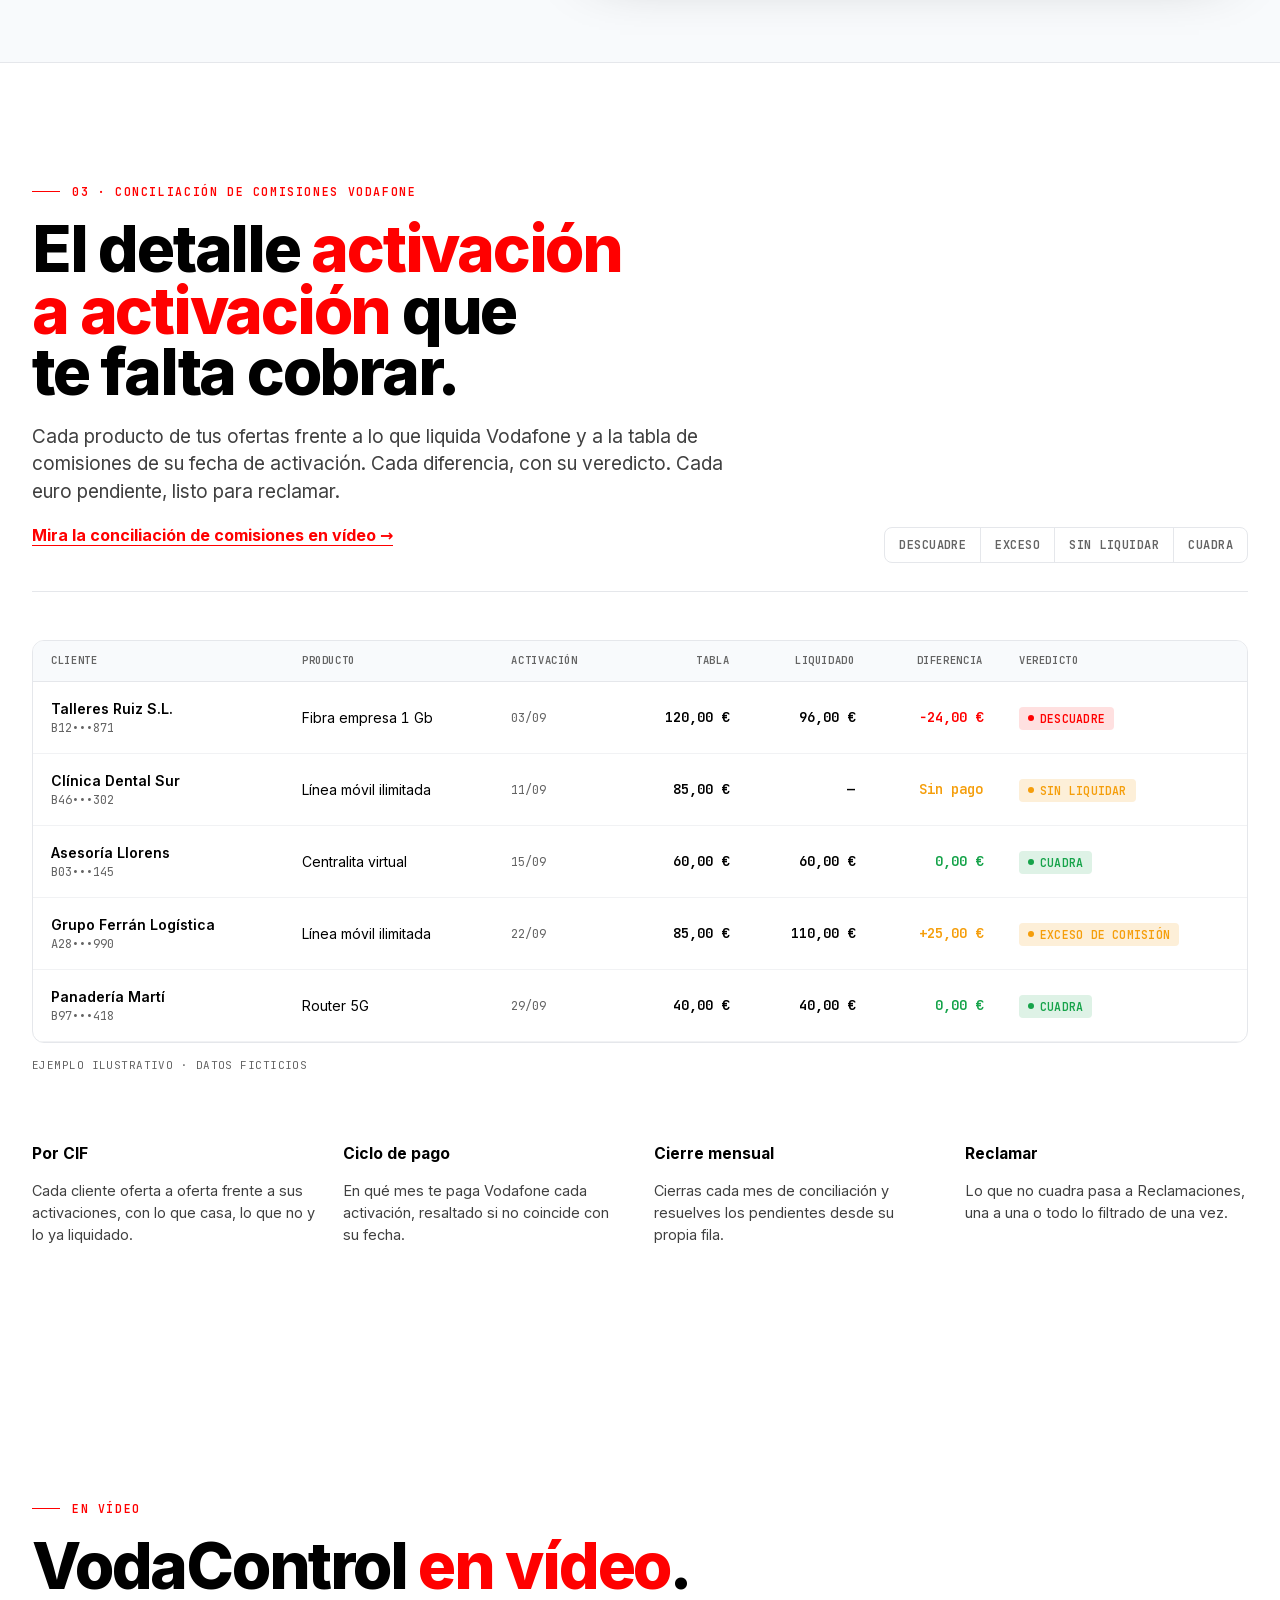
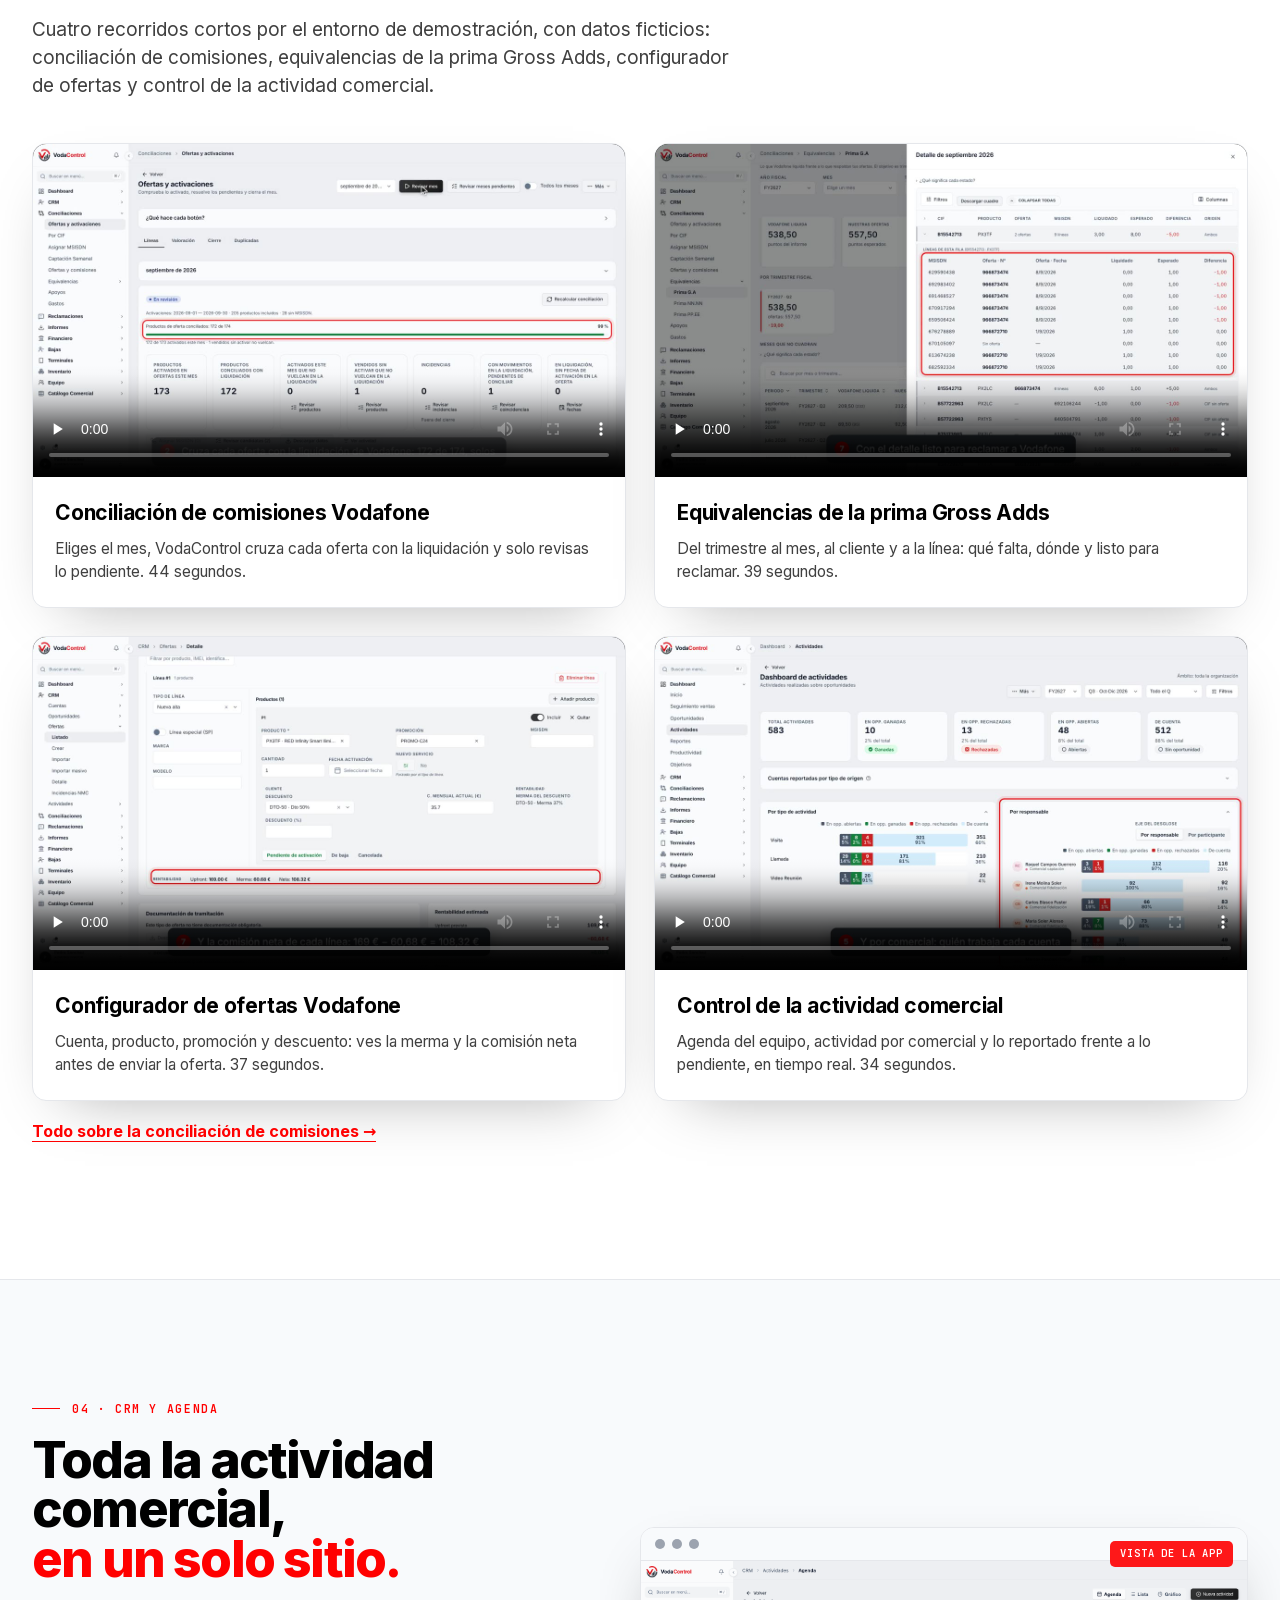
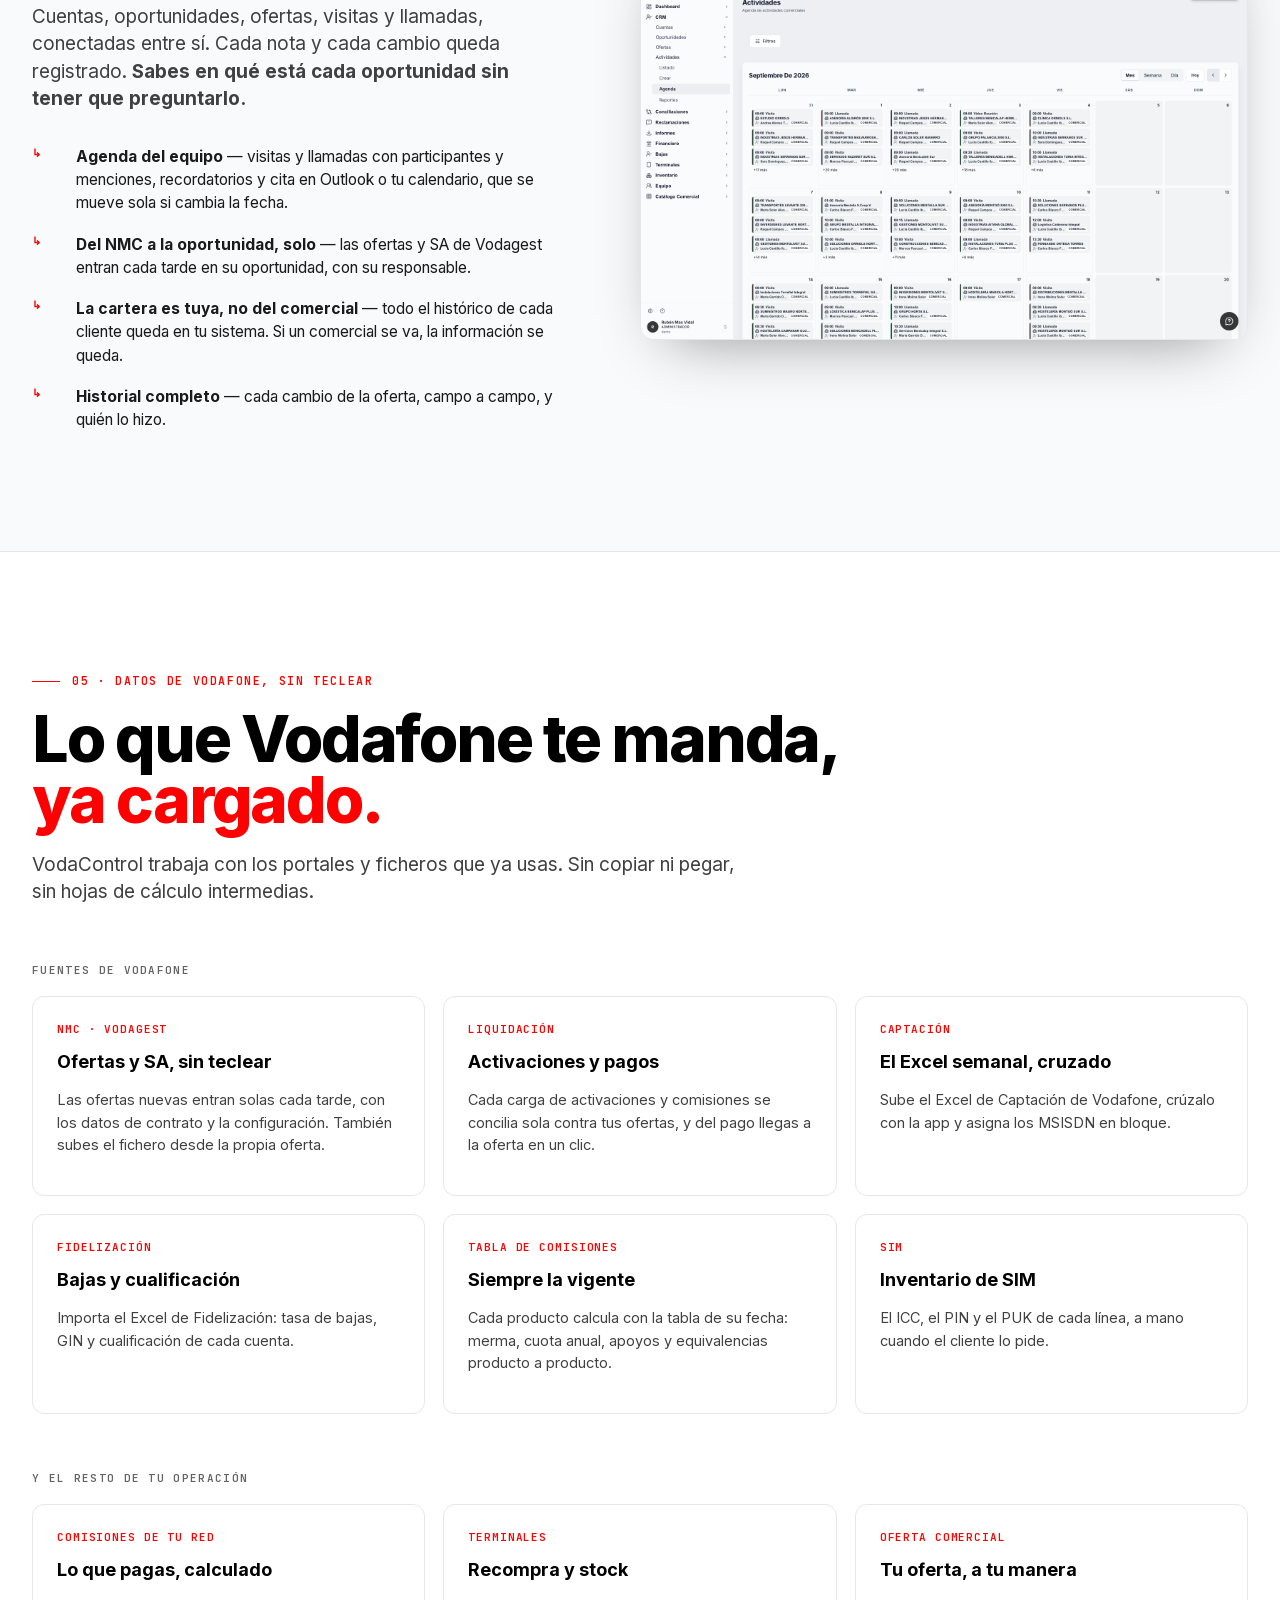
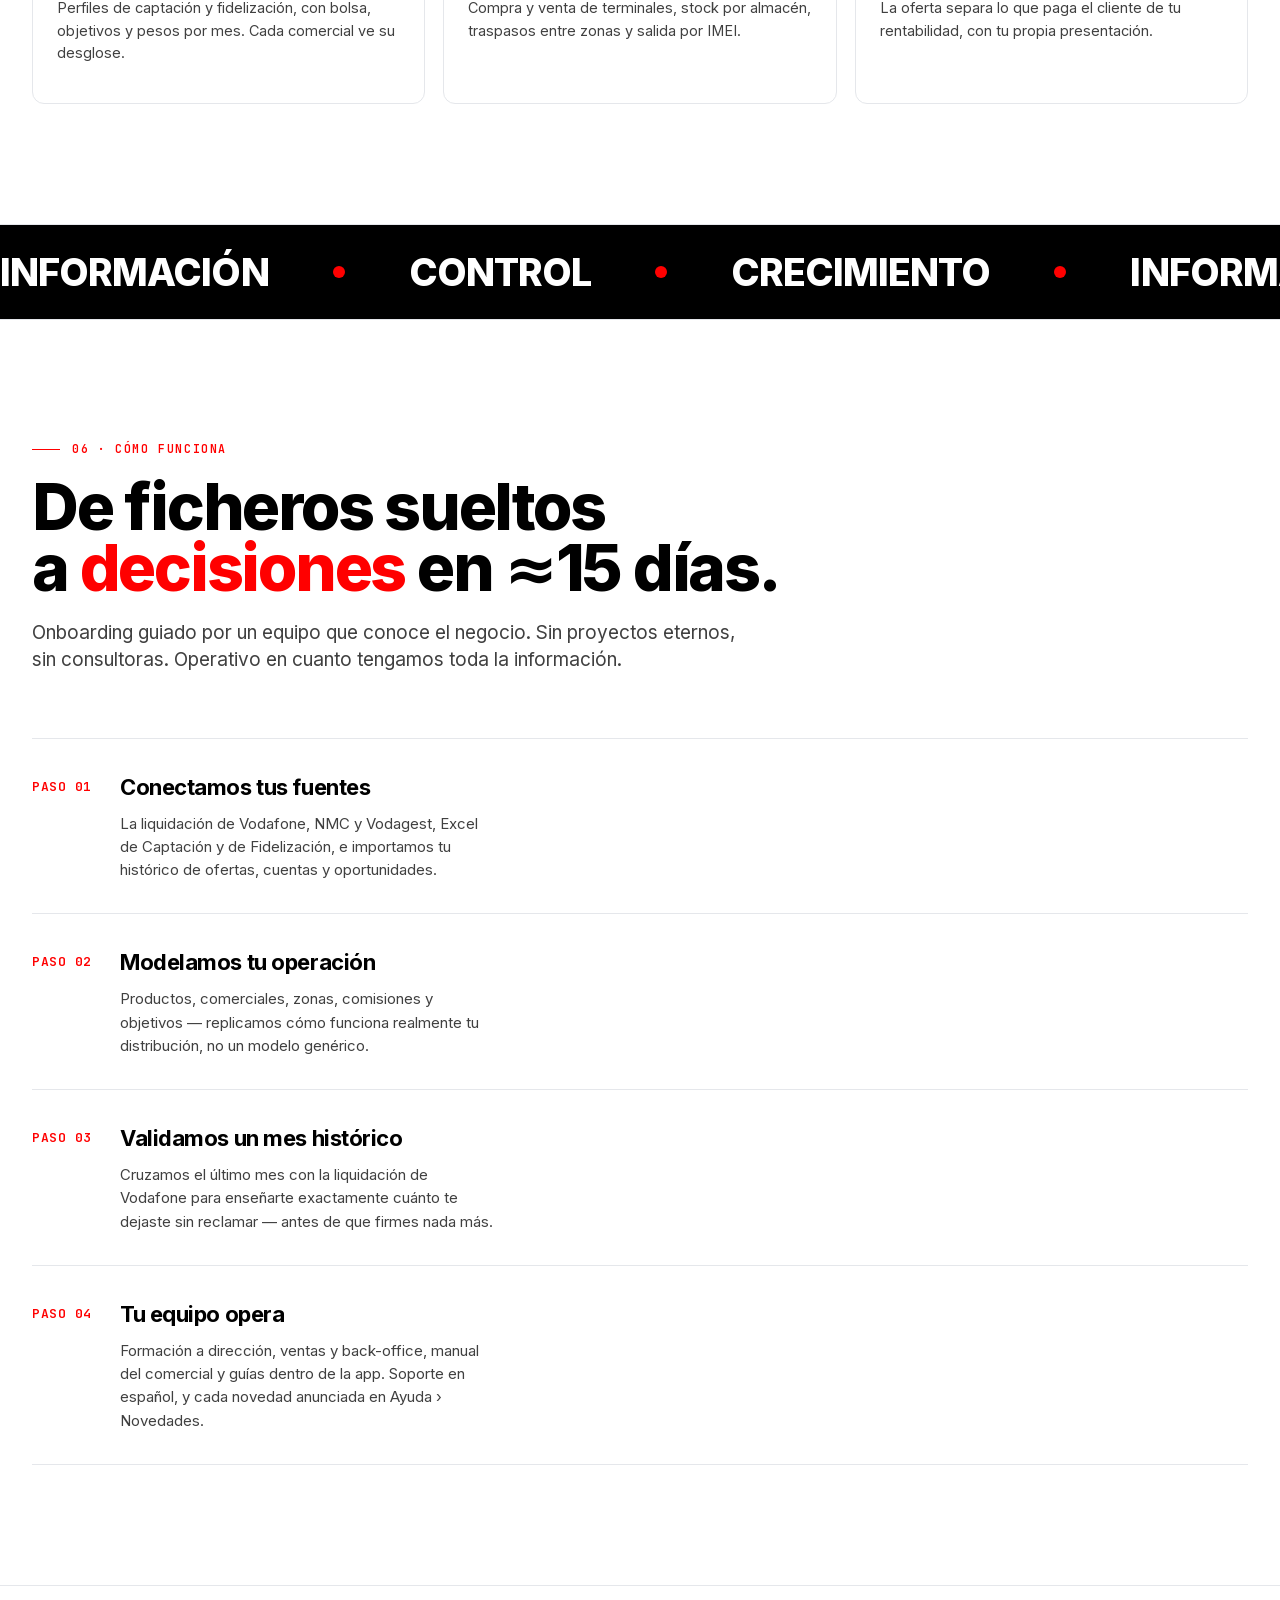
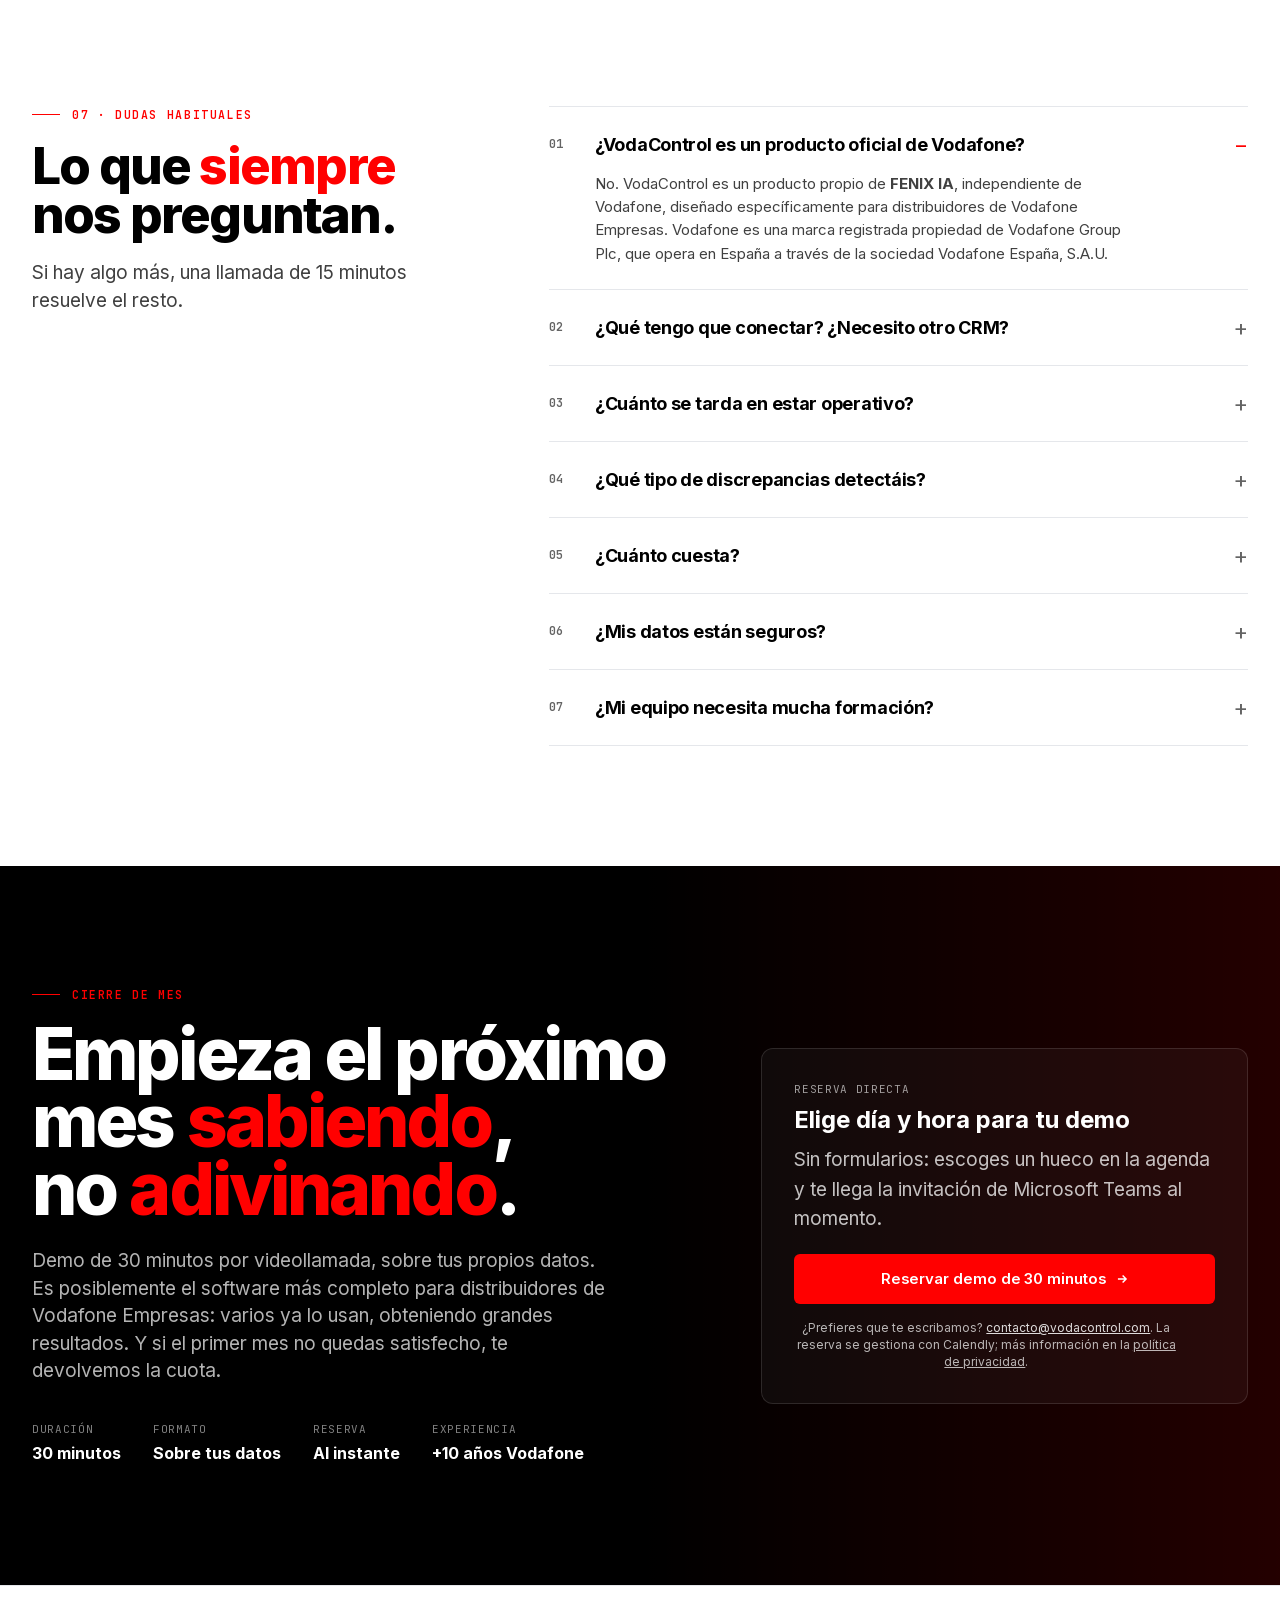
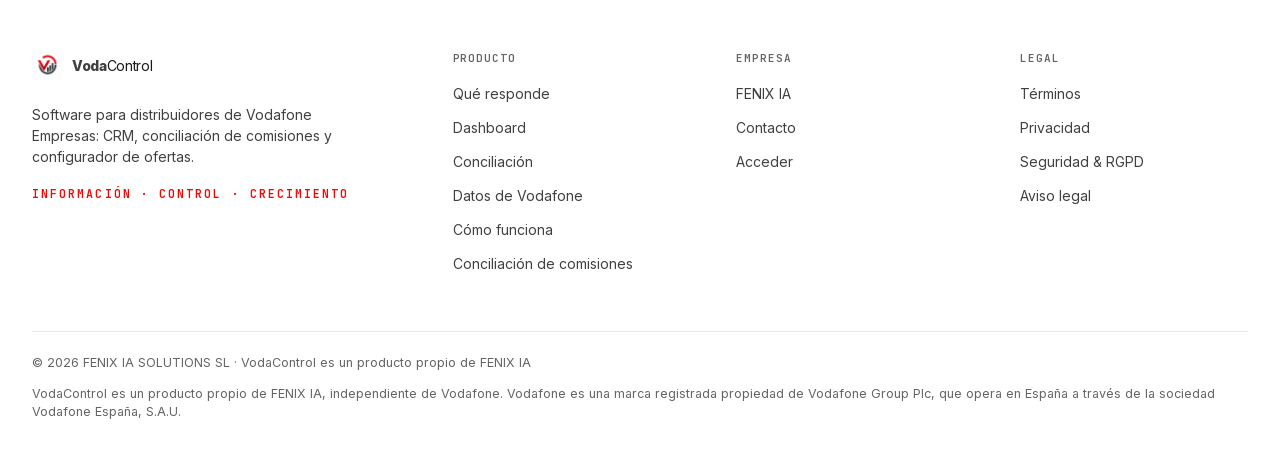
